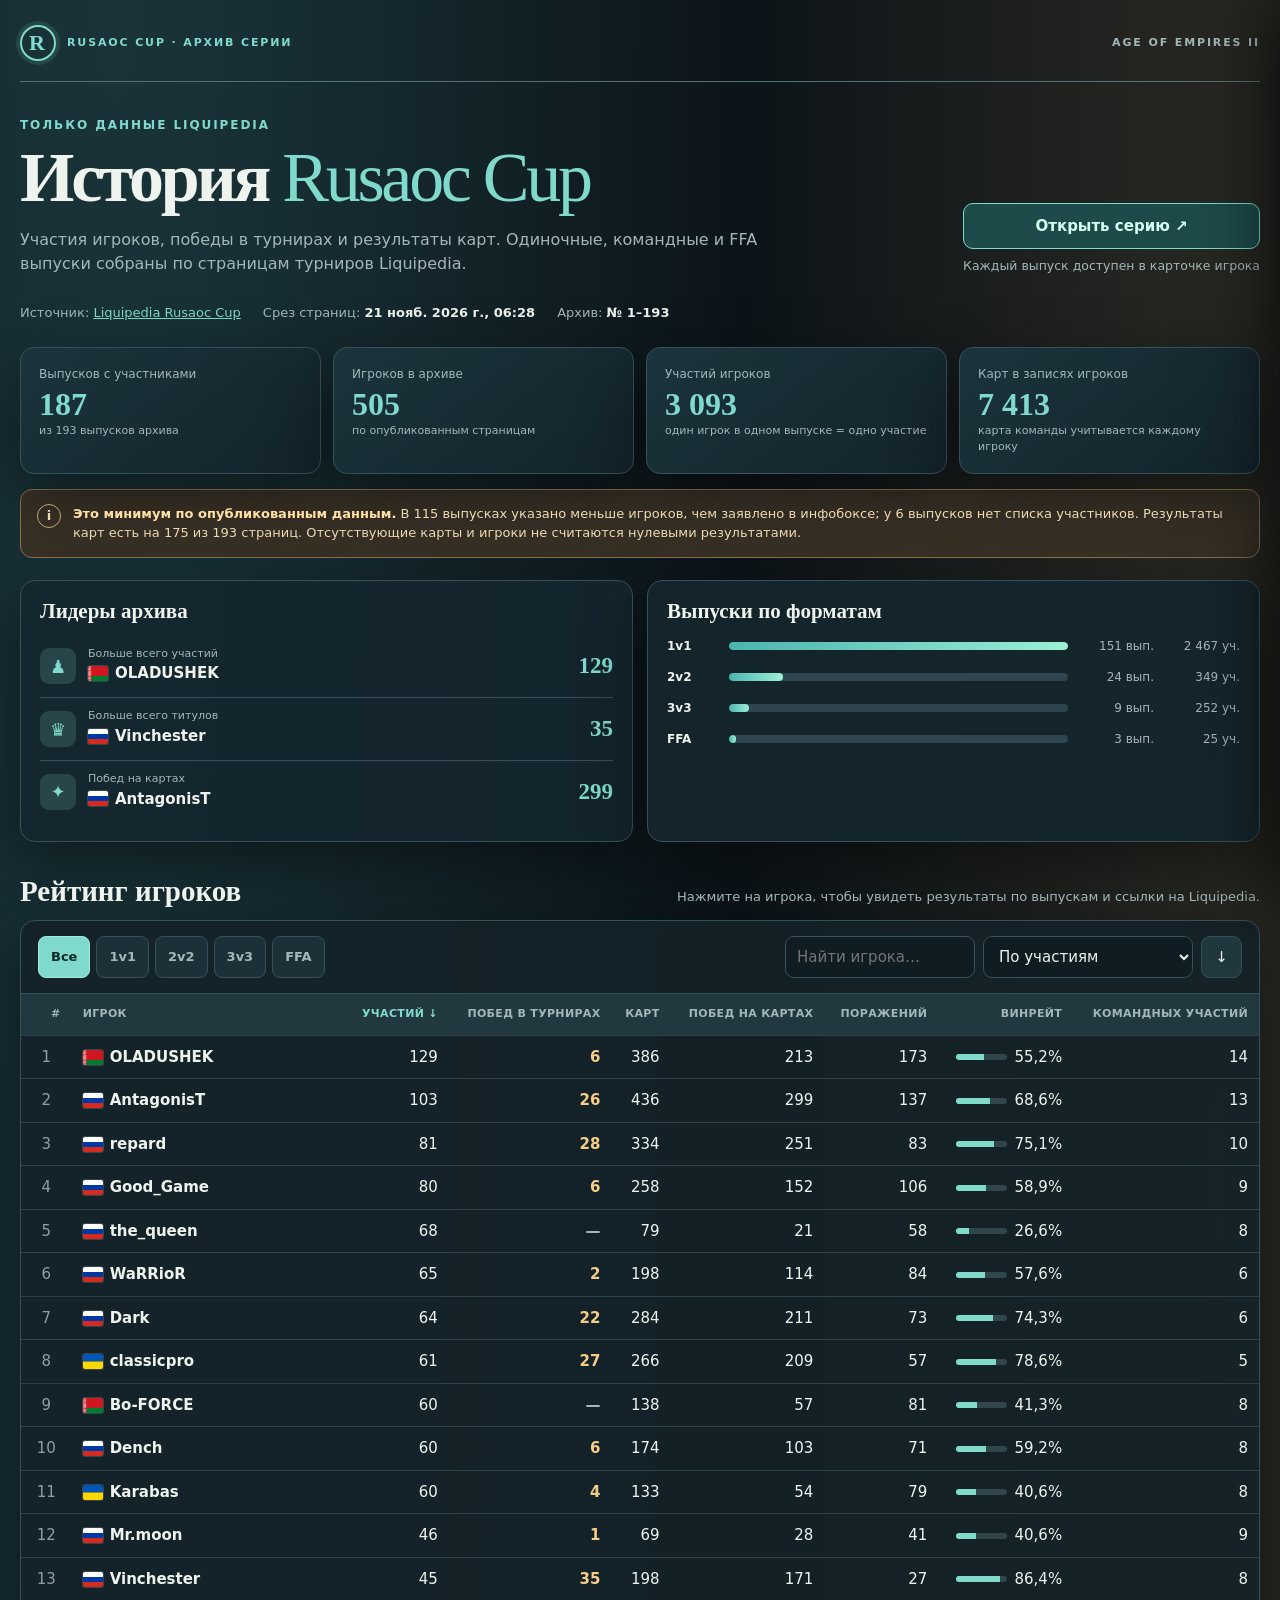
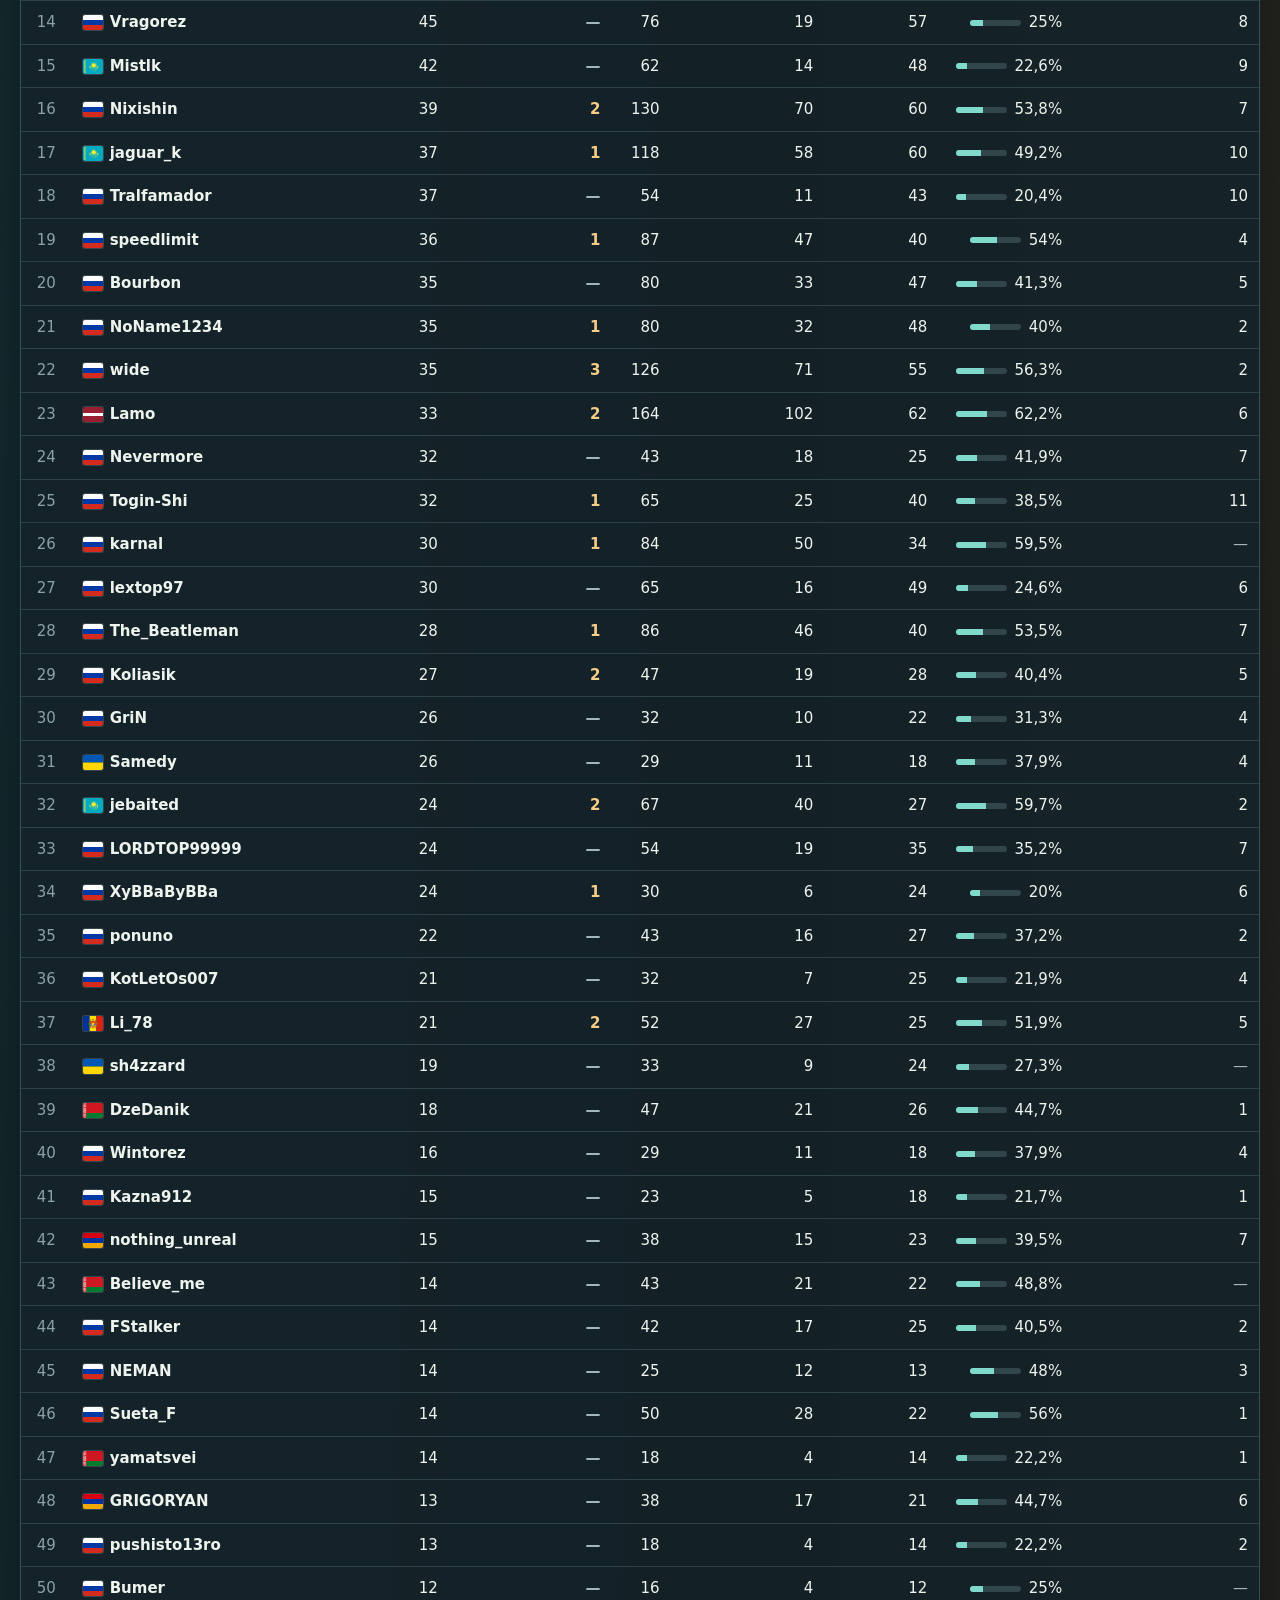
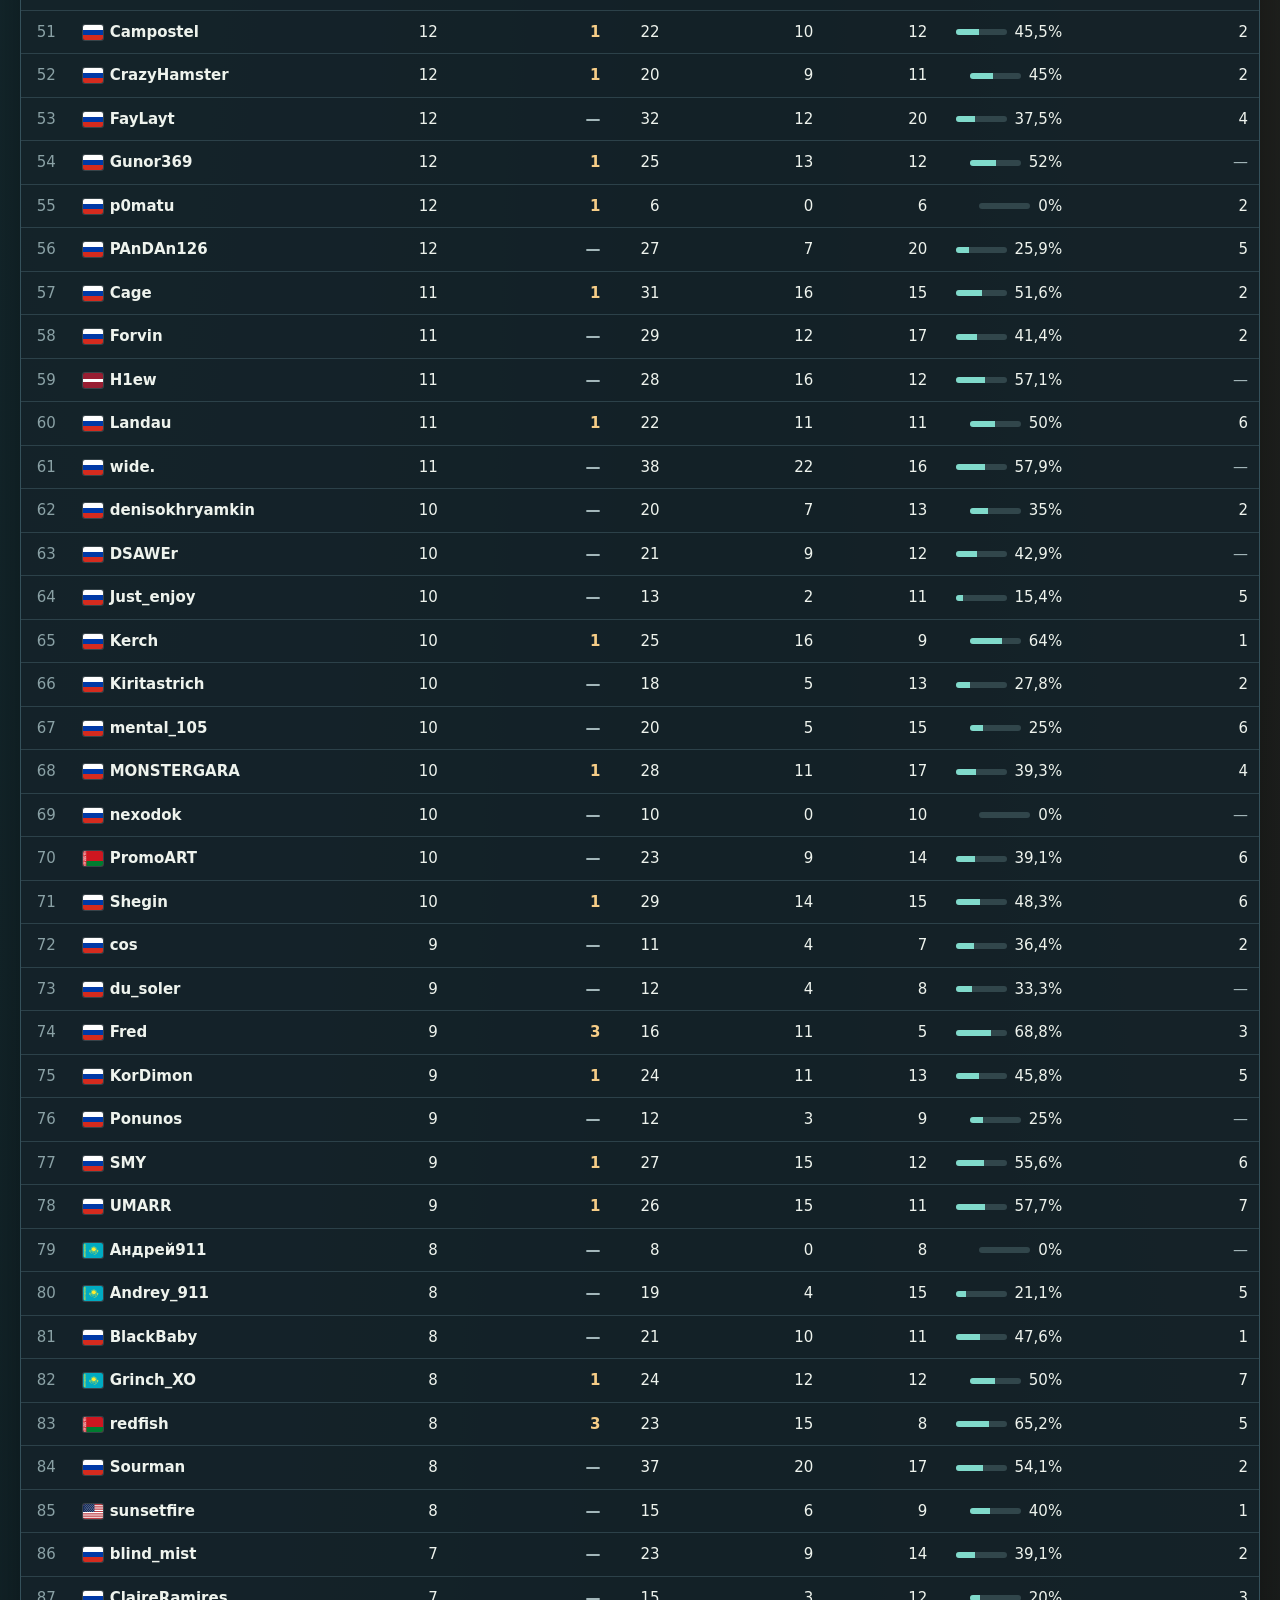
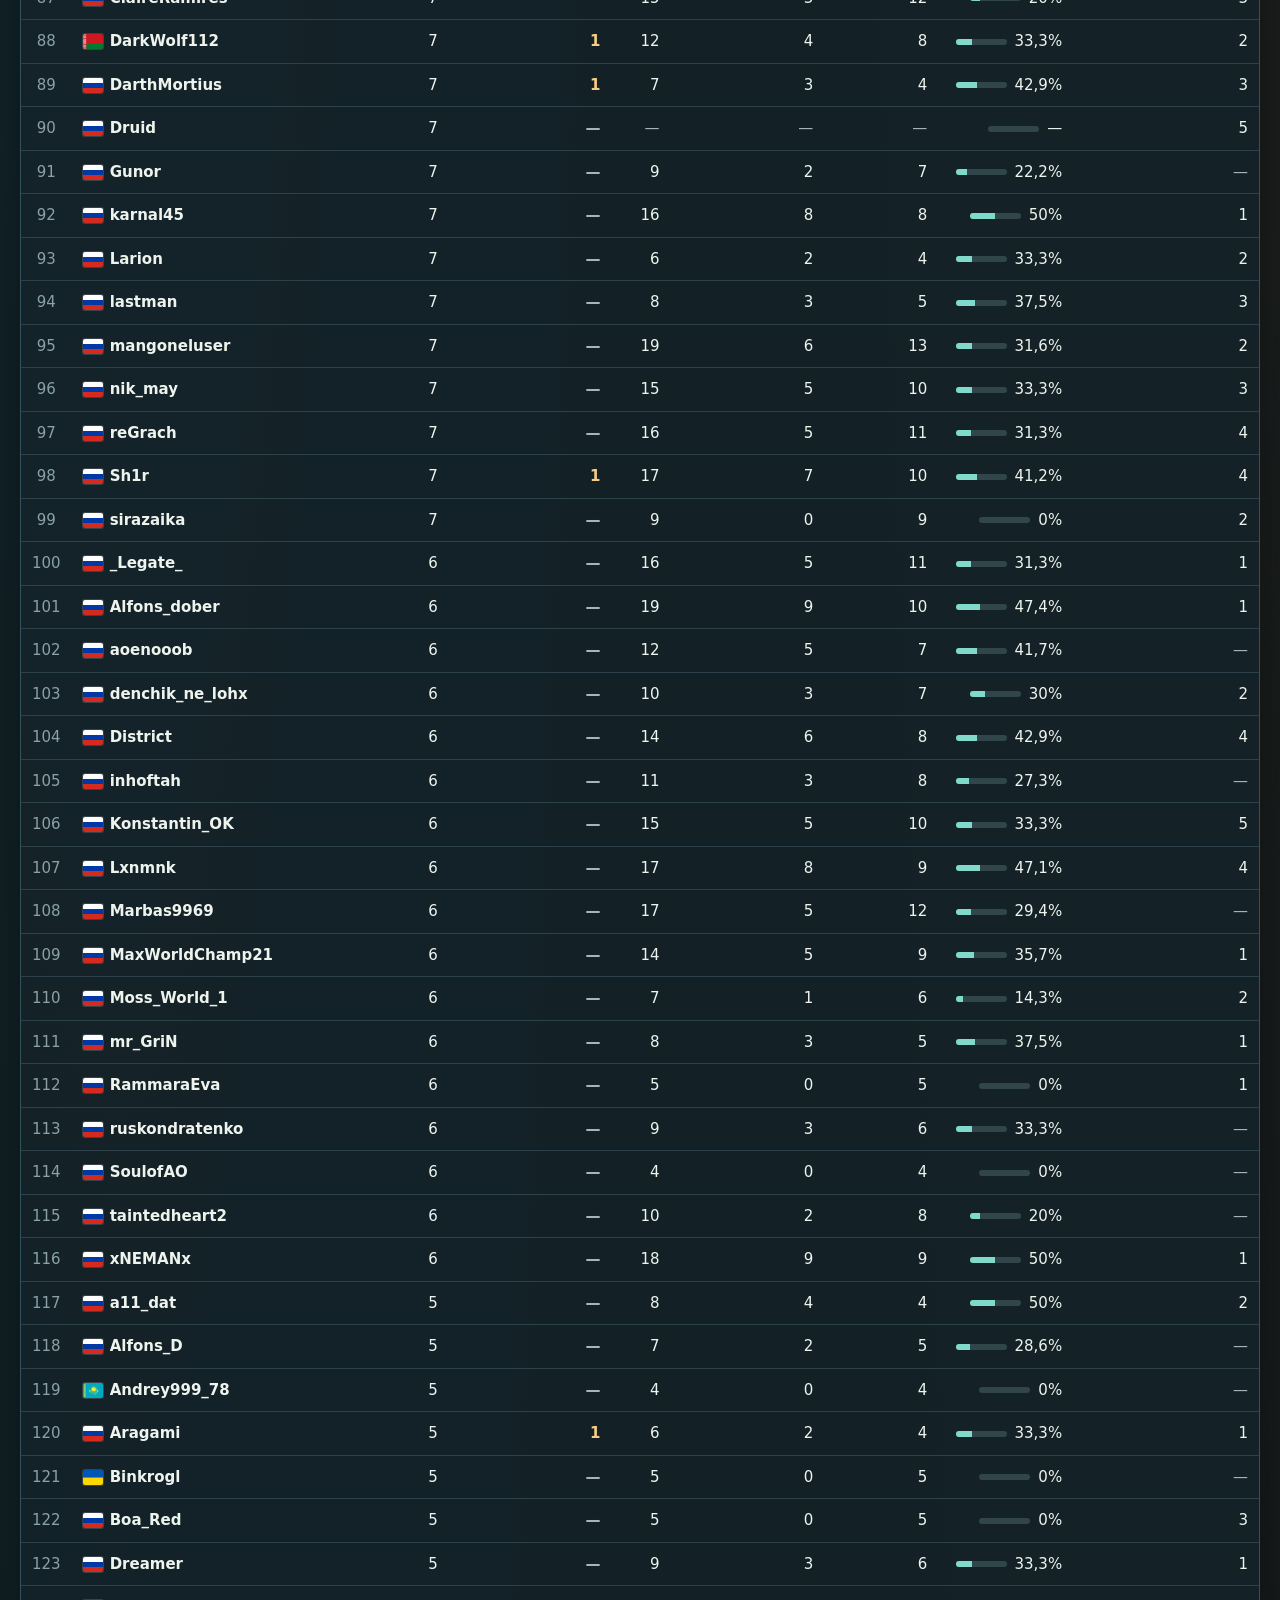
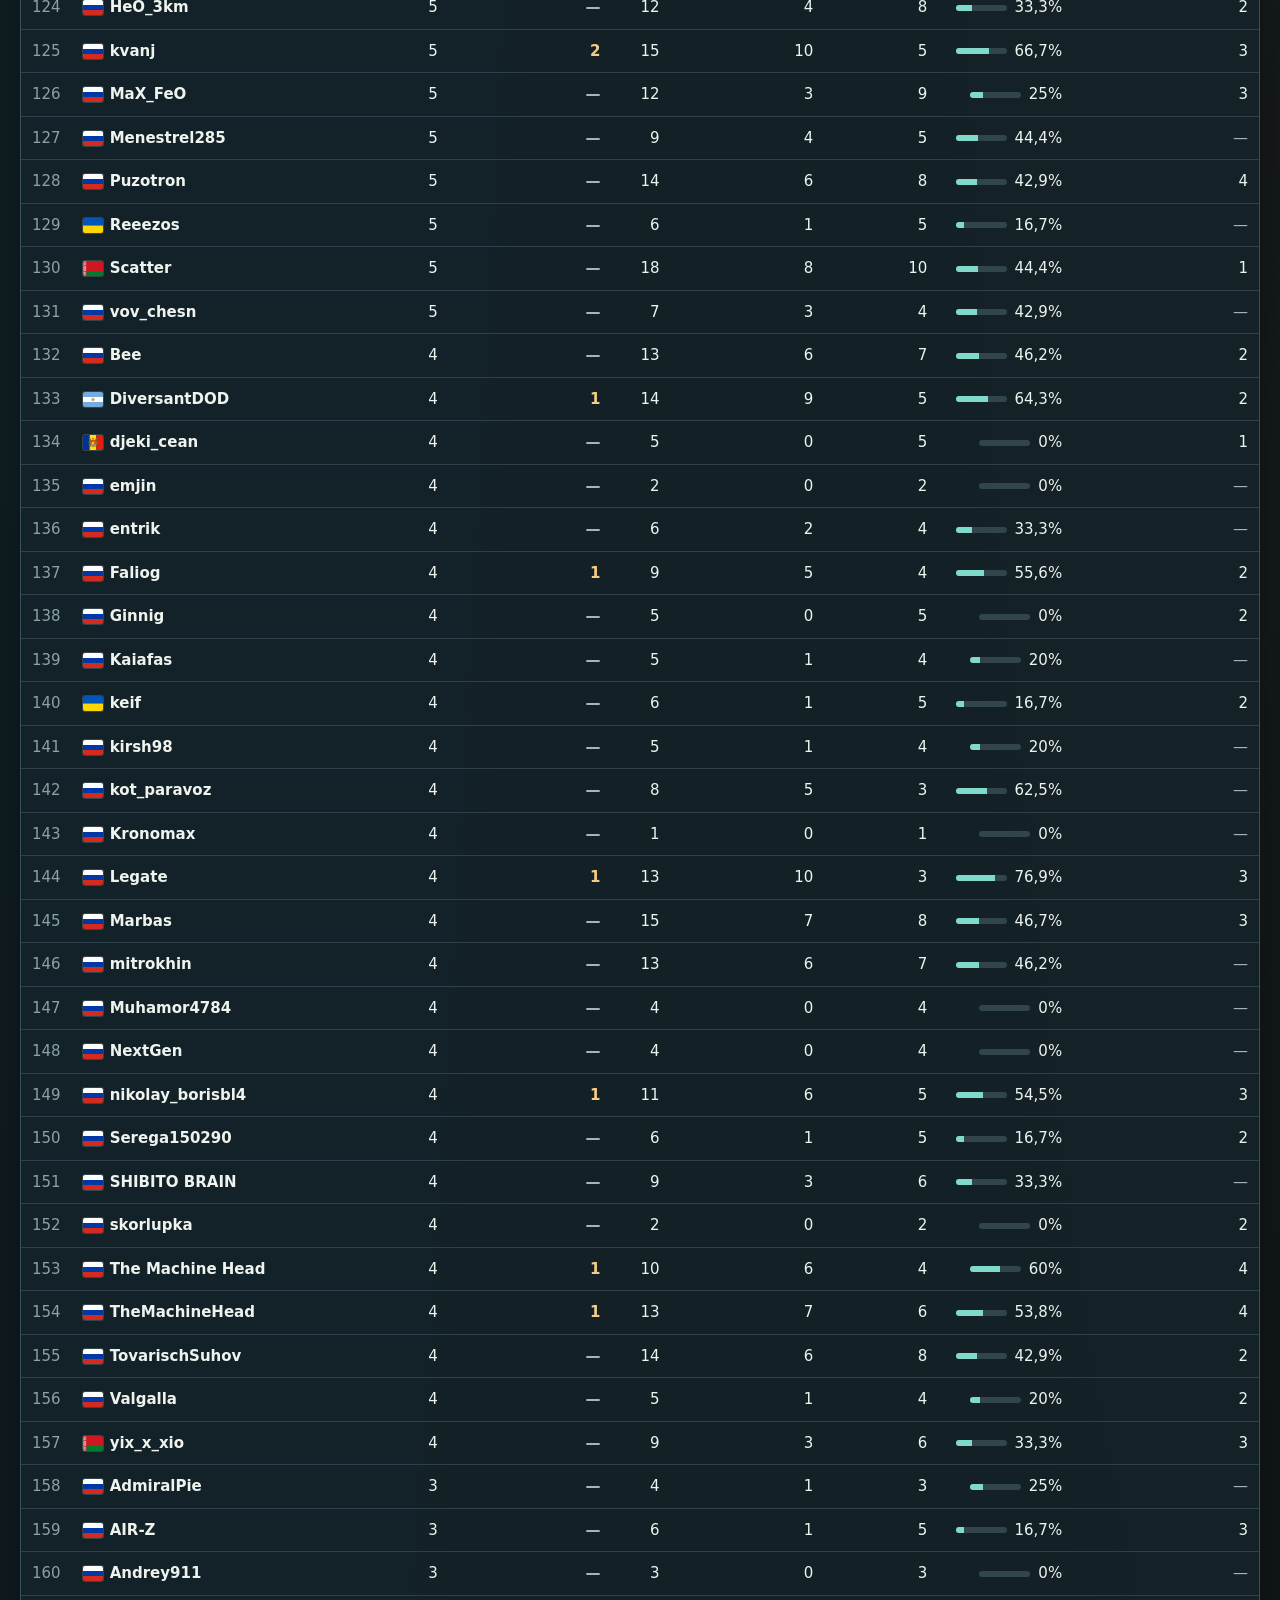
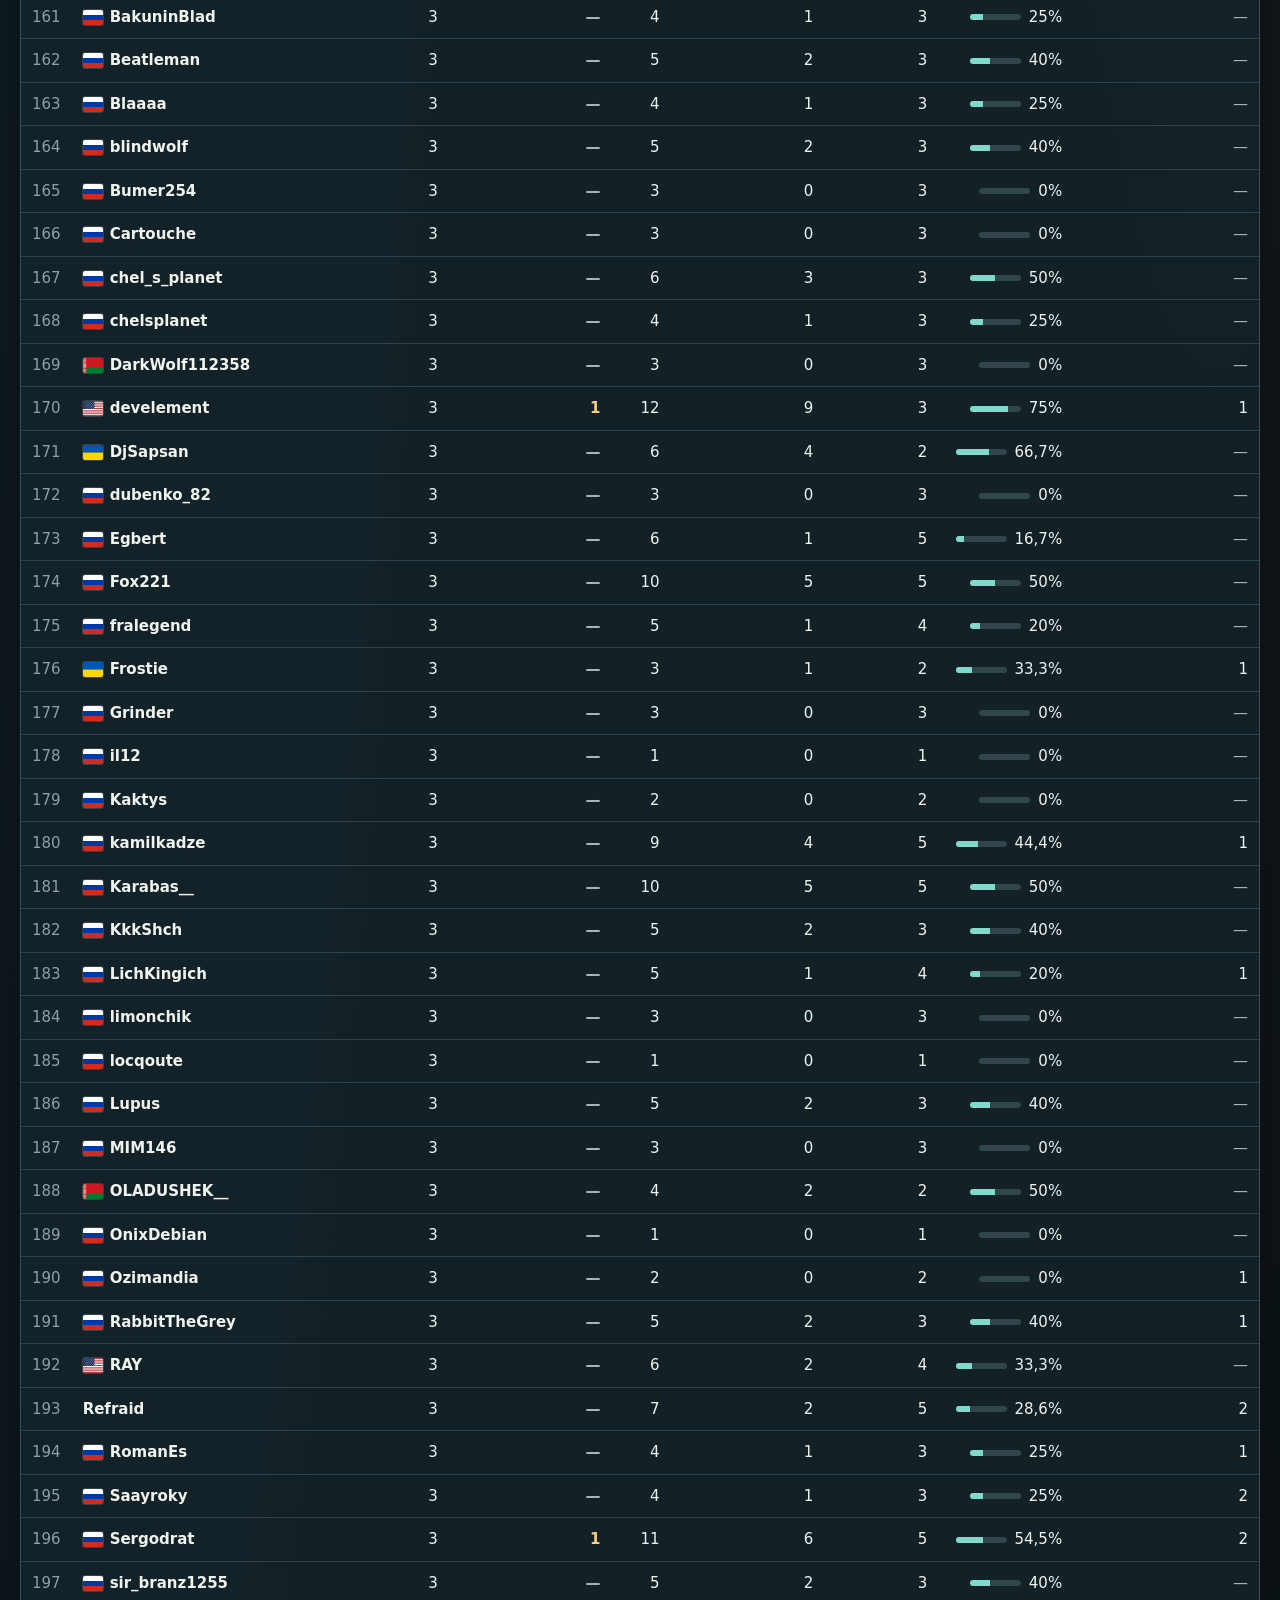
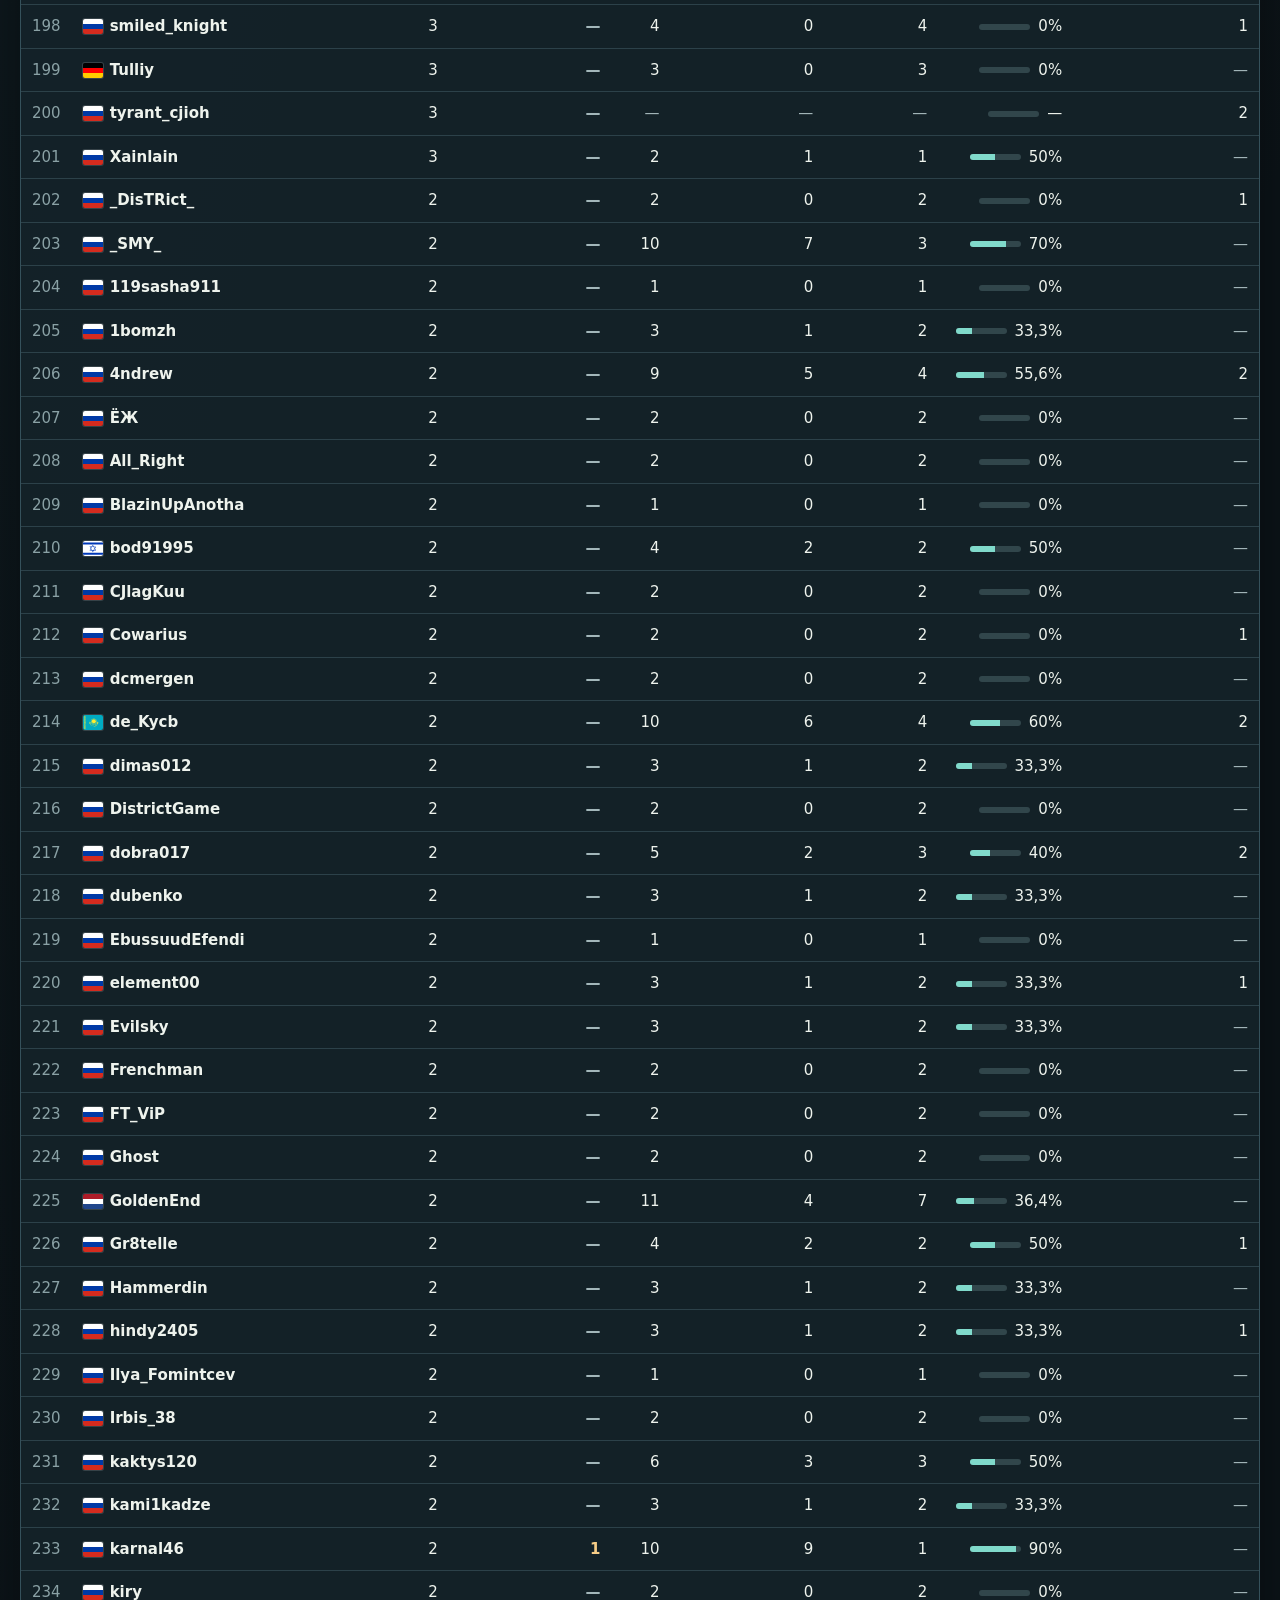
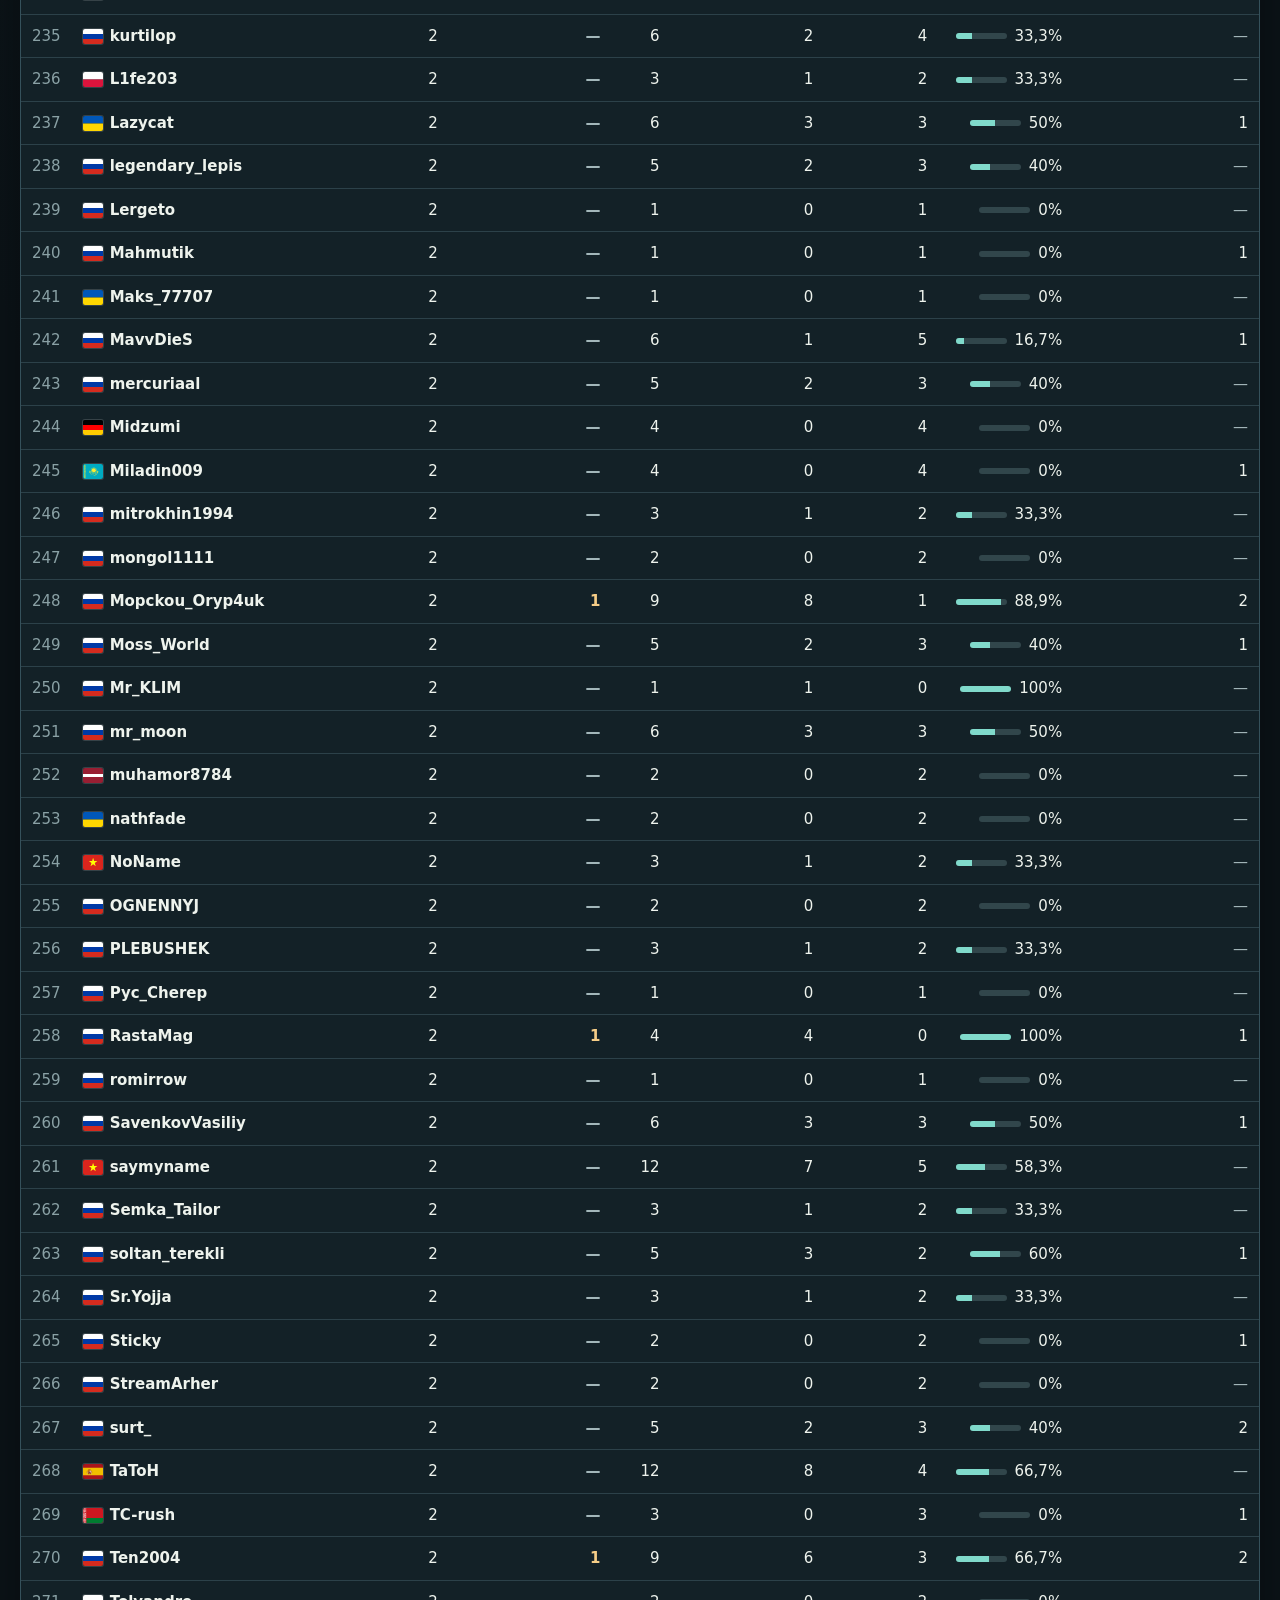
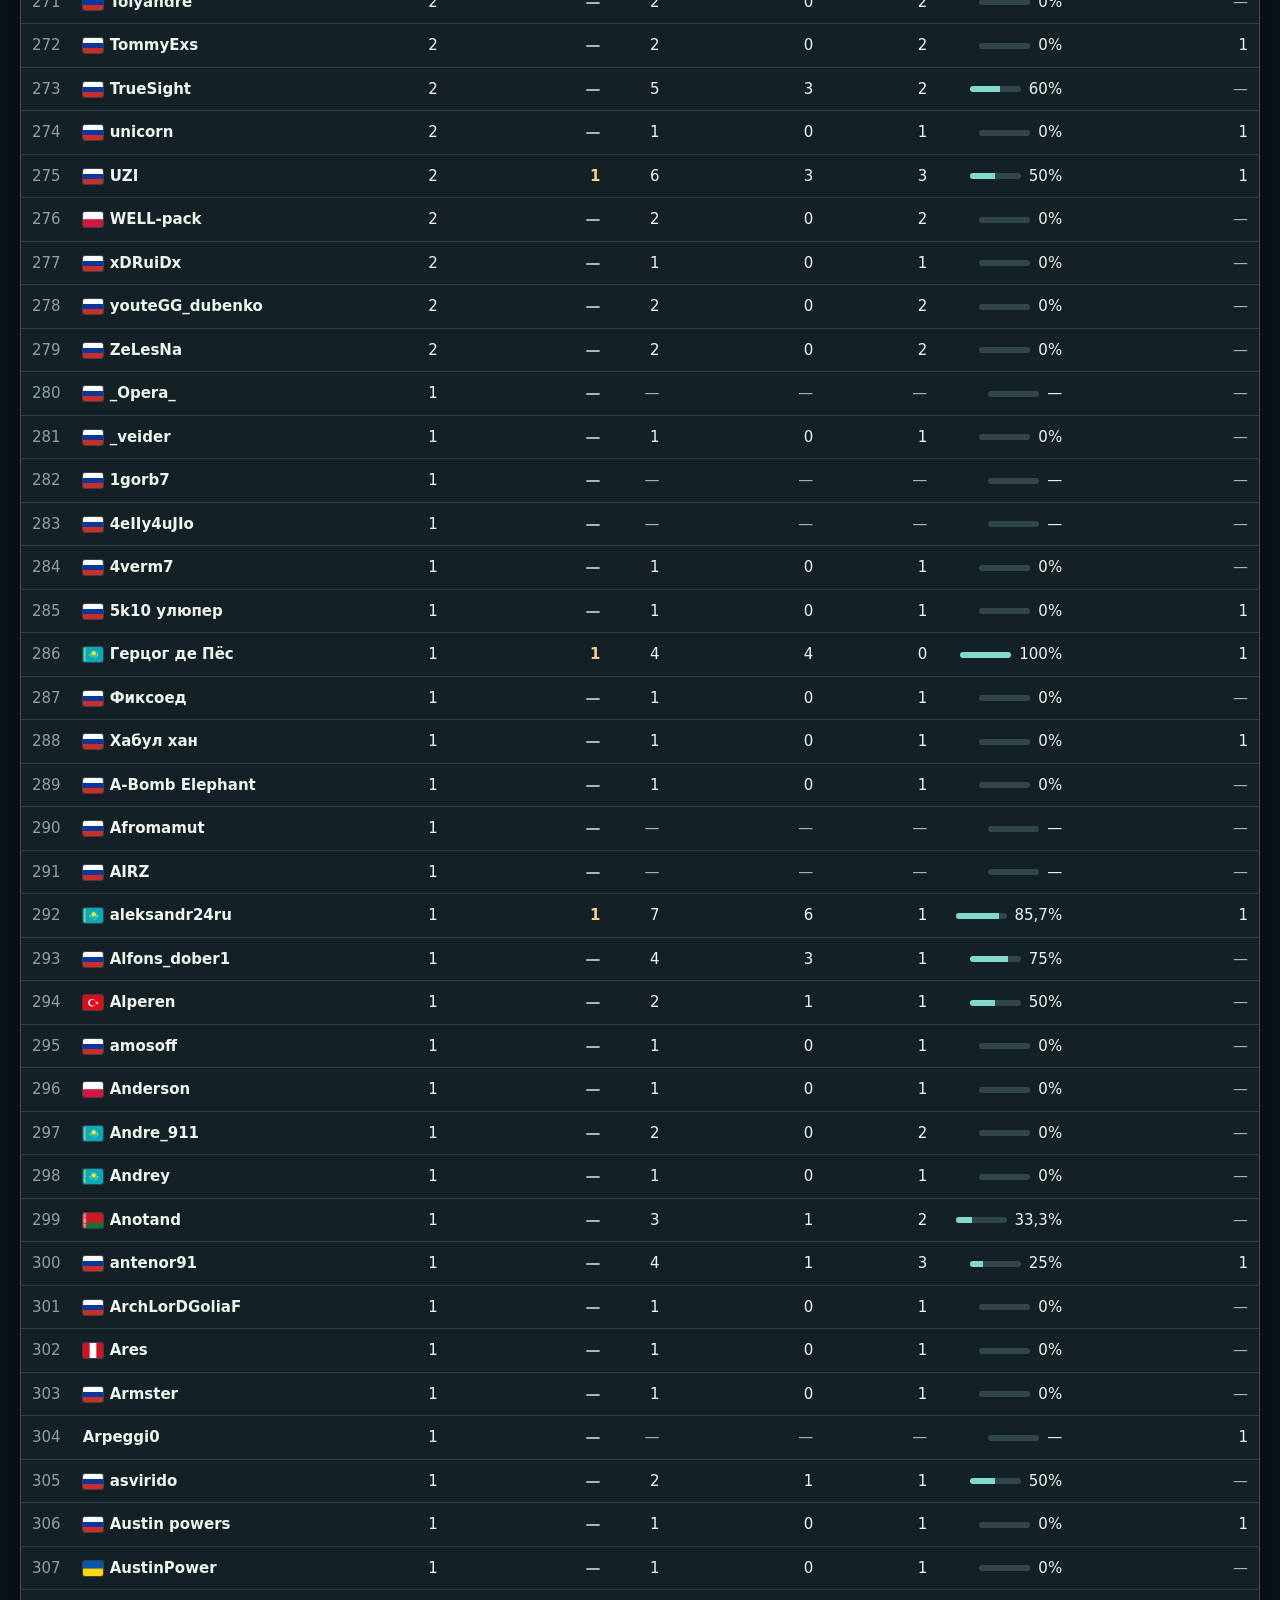
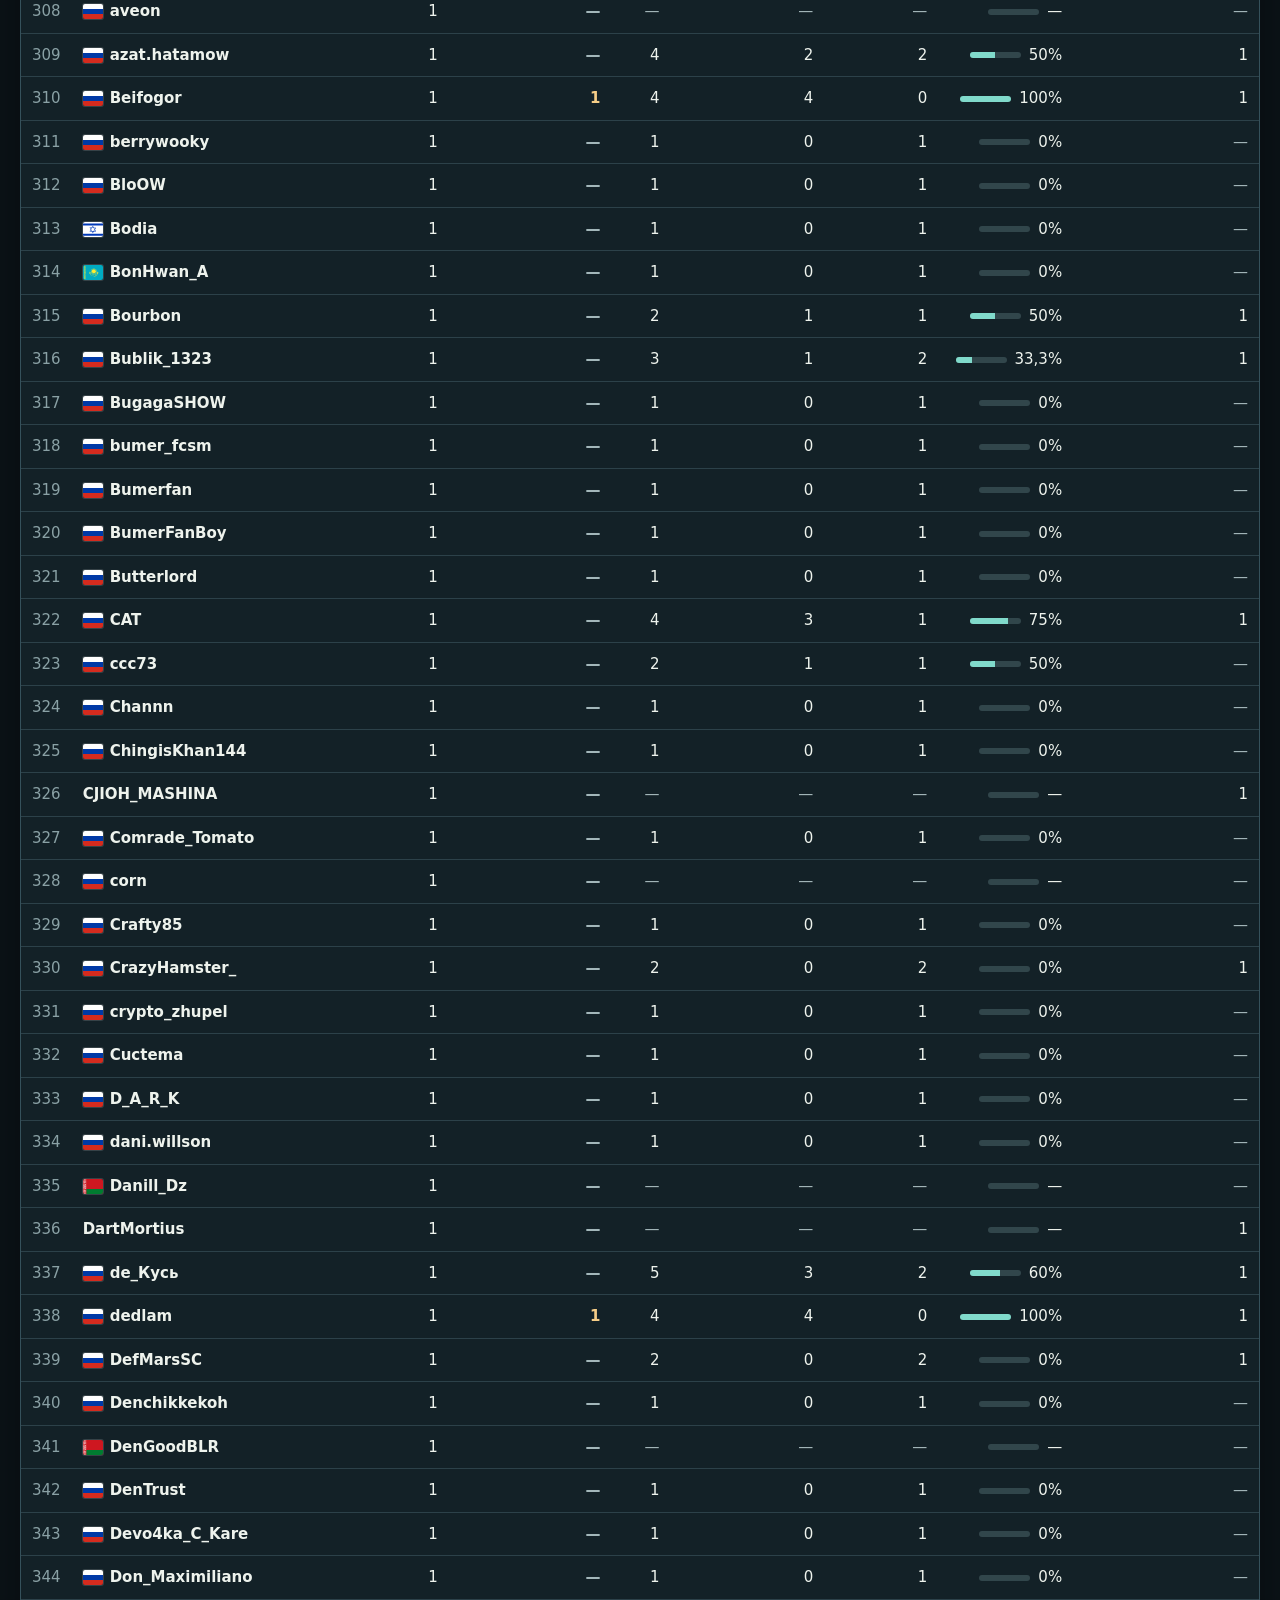
==== site/rusaoc-cup-liquipedia.html @ 08750379 "Credit Rexan tournament prizes to UMARR" ====
<!doctype html>
<html lang="ru">
<head>
  <meta charset="utf-8">
  <link rel="icon" type="image/png" sizes="100x100" href="rusaoc-cup-icon.png">
  <meta name="viewport" content="width=device-width, initial-scale=1">
  <meta name="color-scheme" content="dark">
  <title>Rusaoc Cup · статистика по Liquipedia</title>
  <style>
    :root{color-scheme:dark;--bg:#0c1419;--panel:#14242b;--panel2:#1b3038;--line:#35515b;--text:#eef3ed;--muted:#a3b7ba;--accent:#80dacb;--gold:#f6cd87;--red:#e8a69c;--shadow:0 20px 65px #0007}
    *{box-sizing:border-box}html{scroll-behavior:smooth}body{margin:0;color:var(--text);font:15px/1.5 system-ui,-apple-system,BlinkMacSystemFont,"Segoe UI",sans-serif;background:radial-gradient(ellipse at 9% -10%,#25515799 0,transparent 39%),radial-gradient(ellipse at 95% 5%,#65523655 0,transparent 28%),var(--bg)}
    button,input,select{font:inherit}button{cursor:pointer}a{color:var(--accent)}a:hover{color:#c0fff3}.wrap{width:min(1240px,calc(100% - 32px));margin:auto}
    header{padding-top:25px}.mast{display:flex;justify-content:space-between;align-items:center;gap:18px;color:var(--muted);font-size:11px;font-weight:800;letter-spacing:.17em;text-transform:uppercase}.brand{display:flex;align-items:center;gap:11px;color:var(--accent)}.seal{width:36px;height:36px;border:2px solid var(--accent);border-radius:50%;display:grid;place-items:center;box-shadow:0 0 0 4px #80dacb20;font:700 22px Georgia,serif}
    .hero{display:flex;justify-content:space-between;align-items:end;gap:24px;border-top:1px solid #547077;margin-top:20px;padding:34px 0 27px}.eyebrow{color:var(--accent);font-size:12px;font-weight:800;letter-spacing:.16em;text-transform:uppercase}h1{font:700 clamp(40px,5.5vw,70px)/1.03 Georgia,"Times New Roman",serif;letter-spacing:-.047em;margin:8px 0 14px}h1 em{font-weight:400;font-style:normal;color:var(--accent)}.intro{margin:0;max-width:740px;color:var(--muted);font-size:16px}.source-actions{display:flex;flex-direction:column;gap:8px;min-width:205px}.source-actions a{display:block;text-align:center;text-decoration:none;padding:11px 14px;border:1px solid var(--accent);border-radius:10px;background:#1d4b4a;color:#d6fff4;font-weight:750}.source-actions a:hover{background:#26615e}.source-actions small{color:var(--muted);text-align:center}
    .source-line{display:flex;flex-wrap:wrap;gap:6px 22px;color:var(--muted);font-size:13px;padding:0 0 24px}.source-line b{color:var(--text)}
    .summary{display:grid;grid-template-columns:repeat(4,1fr);gap:12px}.metric{min-height:117px;padding:17px 18px;border:1px solid var(--line);border-radius:14px;background:linear-gradient(142deg,#1b343b,#13232b);box-shadow:var(--shadow)}.metric small{display:block;color:var(--muted);font-size:12px}.metric strong{display:block;margin-top:3px;color:var(--accent);font:700 32px Georgia,serif}.metric span{display:block;color:var(--muted);font-size:11px}
    .note{display:flex;gap:12px;align-items:start;margin-top:15px;padding:14px 16px;border:1px solid #8d744f;border-radius:12px;background:#383126;color:#f0d9b5;font-size:13px}.note-icon{flex:none;width:24px;height:24px;border:1px solid #c5a46c;border-radius:50%;display:grid;place-items:center;font-weight:800}.note strong{color:#ffe0a6}
    .split{display:grid;grid-template-columns:1fr 1fr;gap:14px;margin:22px 0}.panel{padding:18px 19px;border:1px solid var(--line);border-radius:15px;background:#14262de9;box-shadow:var(--shadow)}.panel h2{margin:0 0 12px;font:700 21px Georgia,serif}.leader{display:flex;align-items:center;gap:12px;padding:10px 0;border-top:1px solid var(--line)}.leader:first-child{border-top:0}.leader .symbol{flex:none;width:36px;height:36px;border-radius:9px;display:grid;place-items:center;background:#284549;color:var(--accent);font-size:18px}.leader small{display:block;color:var(--muted);font-size:11px}.leader b{display:block}.leader strong{margin-left:auto;color:var(--accent);font:700 23px Georgia,serif}.mode-line{display:grid;grid-template-columns:52px 1fr 76px 76px;gap:10px;align-items:center;margin:13px 0;font-size:12px}.mode-line .bar{height:8px;border-radius:8px;background:#2e454d;overflow:hidden}.mode-line .bar i{display:block;height:100%;border-radius:8px;background:linear-gradient(90deg,#4bb4af,#9cf0d6)}.mode-line span:last-child,.mode-line span:nth-last-child(2){text-align:right;color:var(--muted)}
    .section-head{display:flex;justify-content:space-between;align-items:baseline;gap:14px;margin:33px 0 12px}.section-head h2{margin:0;font:700 29px Georgia,serif}.section-head p{margin:0;color:var(--muted);font-size:13px}.board{border:1px solid var(--line);border-radius:15px;overflow:hidden;background:#142229e9;box-shadow:var(--shadow)}.toolbar{display:flex;justify-content:space-between;flex-wrap:wrap;gap:12px;padding:15px 17px;border-bottom:1px solid var(--line)}.tabs{display:flex;flex-wrap:wrap;gap:6px}.tabs button{padding:7px 12px;color:var(--muted);border:1px solid var(--line);border-radius:8px;background:#1c3038;font-size:13px;font-weight:700}.tabs button.active{color:#0c2b2b;border-color:#a6eadb;background:var(--accent)}.controls{display:flex;gap:8px;flex-wrap:wrap}input,select{padding:9px 11px;outline:none;border:1px solid var(--line);border-radius:9px;background:#0f1c22;color:var(--text)}input:focus,select:focus{border-color:var(--accent)}.search{width:min(100%,220px)}.sort-select{min-width:170px}.direction{width:41px;border:1px solid var(--line);border-radius:9px;background:#21383f;color:var(--text)}
    .controls{flex-wrap:nowrap}.search{width:190px}.sort-select{width:210px;min-width:0}.table-scroll{overflow:auto}table{width:100%;min-width:970px;border-collapse:collapse}thead{background:#21383f}th{padding:12px 11px;color:var(--muted);font-size:11px;letter-spacing:.03em;text-transform:uppercase;text-align:right;white-space:nowrap}th:nth-child(2){text-align:left}th button{border:0;padding:0;background:none;color:inherit;font:inherit;letter-spacing:inherit;text-transform:inherit}th button:hover,th button.sorted{color:var(--accent)}td{padding:10px 11px;border-top:1px solid #2c4149;text-align:right;font-variant-numeric:tabular-nums}td:nth-child(2){text-align:left}.rank{width:40px;color:#8aa1a5;text-align:center}tbody tr{cursor:pointer}tbody tr:hover{background:#233941}.player-button{display:flex;align-items:center;gap:9px;max-width:240px;padding:0;border:0;background:none;color:var(--text);font-weight:700;text-align:left;overflow-wrap:anywhere}.player-button:hover{color:var(--accent)}.title-cell{color:var(--gold);font-weight:800}.muted{color:var(--muted)}.rate{display:flex;align-items:center;justify-content:flex-end;gap:8px}.rate-bar{width:51px;height:6px;border-radius:7px;overflow:hidden;background:#31464b}.rate-bar i{display:block;height:100%;background:var(--accent)}.table-foot{padding:13px 17px;border-top:1px solid var(--line);color:var(--muted);font-size:12px}.table-foot p{margin:4px 0}.empty{text-align:center;color:var(--muted);padding:28px}footer{padding:27px 0 35px;color:var(--muted);font-size:12px}
    .overlay{position:fixed;inset:0;z-index:5;background:#03090dcc;opacity:0;pointer-events:none;transition:opacity .2s}.overlay.open{opacity:1;pointer-events:auto}.drawer{position:fixed;top:0;right:0;z-index:6;width:min(590px,100%);height:100dvh;overflow:auto;padding:23px 25px 35px;border-left:1px solid #64838b;background:#172b33;box-shadow:-20px 0 70px #000a;transform:translateX(102%);transition:transform .25s}.drawer.open{transform:translateX(0)}.drawer-head{display:flex;justify-content:space-between;align-items:start;gap:12px}.drawer-name{display:flex;align-items:center;gap:12px}.drawer h2{font:700 29px Georgia,serif;overflow-wrap:anywhere;margin:0}.drawer-sub{margin:4px 0 0;color:var(--muted);font-size:12px}.close{width:36px;height:36px;flex:none;border:1px solid var(--line);border-radius:8px;background:#284049;color:var(--text);font-size:23px;line-height:1}.profile-metrics{display:grid;grid-template-columns:repeat(3,1fr);gap:8px;margin:22px 0}.profile-metrics div{padding:10px 7px;border:1px solid var(--line);border-radius:9px;background:#213a42;text-align:center}.profile-metrics small{display:block;color:var(--muted);font-size:11px}.profile-metrics b{display:block;font-size:20px}.drawer h3{margin:23px 0 10px;color:var(--accent);font-size:12px;letter-spacing:.08em;text-transform:uppercase}.mode-table{min-width:0}.mode-table th,.mode-table td{padding:8px 6px}.mode-table th:first-child,.mode-table td:first-child{text-align:left}.drawer-note{margin:0 0 9px;color:var(--muted);font-size:12px}.event-list{list-style:none;padding:0;margin:0}.event-list li{display:flex;justify-content:space-between;align-items:center;gap:12px;padding:10px 0;border-top:1px solid var(--line);font-size:13px}.event-list a{font-weight:800;text-decoration:none}.event-list small{display:block;color:var(--muted)}.badge{display:inline-block;margin-left:6px;padding:2px 5px;border:1px solid #65858a;border-radius:5px;color:var(--accent);font-size:10px}.title-badge{border-color:#ad8e5a;color:var(--gold)}.event-score{text-align:right;white-space:nowrap;font-variant-numeric:tabular-nums}
    @media(max-width:830px){.hero{display:block}.source-actions{margin-top:18px;flex-direction:row}.source-actions a{flex:1}.source-actions small{align-self:center}.summary{grid-template-columns:repeat(2,1fr)}.split{grid-template-columns:1fr}.section-head{display:block}.section-head p{margin-top:5px}}
    @media(max-width:590px){.mast{font-size:10px}.hero{padding-top:23px}.intro{font-size:14px}.source-actions{flex-direction:column}.summary{gap:8px}.metric{min-height:105px;padding:12px}.metric strong{font-size:27px}.toolbar,.controls{width:100%}.search{flex:1;min-width:140px}.sort-select{flex:1;min-width:140px}.drawer{padding:20px 16px}.profile-metrics{grid-template-columns:repeat(2,1fr)}}

    .player-identity{display:inline-flex;align-items:center;gap:7px;min-width:0}
    .country-flag{display:block;flex:none;width:20px;height:15px;object-fit:cover;border-radius:2px;box-shadow:0 0 0 1px #ffffff26}
    .drawer-name .country-flag{width:28px;height:21px}
    .drawer-country{margin:5px 0 0;color:var(--muted);font-size:13px}
  </style>
</head>
<body>
  <header class="wrap">
    <div class="mast"><div class="brand"><span class="seal">R</span><span>Rusaoc Cup · архив серии</span></div><span>Age of Empires II</span></div>
    <div class="hero"><div><div class="eyebrow">Только данные Liquipedia</div><h1>История <em>Rusaoc Cup</em></h1><p class="intro">Участия игроков, победы в турнирах и результаты карт. Одиночные, командные и FFA выпуски собраны по страницам турниров Liquipedia.</p></div><div class="source-actions"><a href="https://liquipedia.net/ageofempires/Rusaoc_Cup" target="_blank" rel="noopener noreferrer">Открыть серию ↗</a><small>Каждый выпуск доступен в карточке игрока</small></div></div>
    <div class="source-line"><span>Источник: <a href="https://liquipedia.net/ageofempires/Rusaoc_Cup" target="_blank" rel="noopener noreferrer">Liquipedia Rusaoc Cup</a></span><span>Срез страниц: <b id="updated"></b></span><span>Архив: <b id="archive-range"></b></span></div>
  </header>
  <main class="wrap">
    <section class="summary" aria-label="Сводка"><div class="metric"><small>Выпусков с участниками</small><strong id="event-count">—</strong><span id="event-sub"></span></div><div class="metric"><small>Игроков в архиве</small><strong id="player-count">—</strong><span>по опубликованным страницам</span></div><div class="metric"><small>Участий игроков</small><strong id="entry-count">—</strong><span>один игрок в одном выпуске = одно участие</span></div><div class="metric"><small>Карт в записях игроков</small><strong id="game-count">—</strong><span>карта команды учитывается каждому игроку</span></div></section>
    <aside class="note"><span class="note-icon">i</span><div id="coverage"></div></aside>
    <section class="split" aria-label="Лидеры и форматы"><div class="panel"><h2>Лидеры архива</h2><div id="leaders"></div></div><div class="panel"><h2>Выпуски по форматам</h2><div id="modes"></div></div></section>
    <div class="section-head"><h2>Рейтинг игроков</h2><p>Нажмите на игрока, чтобы увидеть результаты по выпускам и ссылки на Liquipedia.</p></div>
    <section class="board" aria-label="Рейтинг игроков"><div class="toolbar"><div class="tabs" id="tabs" aria-label="Формат турнира"><button type="button" data-mode="all" class="active" aria-pressed="true">Все</button><button type="button" data-mode="1v1" aria-pressed="false">1v1</button><button type="button" data-mode="2v2" aria-pressed="false">2v2</button><button type="button" data-mode="3v3" aria-pressed="false">3v3</button><button type="button" data-mode="FFA" aria-pressed="false">FFA</button></div><div class="controls"><input id="search" class="search" type="search" placeholder="Найти игрока…" aria-label="Найти игрока"><select id="sort" class="sort-select" aria-label="Сортировка"><option value="entries">По участиям</option><option value="titles">По победам в турнирах</option><option value="games">По числу карт</option><option value="wins">По победам на картах</option><option value="losses">По поражениям</option><option value="rate">По винрейту</option><option value="team">По командным участиям</option><option value="name">По имени</option></select><button id="direction" class="direction" type="button" aria-label="Направление сортировки" title="Направление сортировки">↓</button></div></div><div class="table-scroll"><table><thead><tr><th>#</th><th><button type="button" data-sort="name">Игрок</button></th><th><button type="button" data-sort="entries" class="sorted">Участий ↓</button></th><th><button type="button" data-sort="titles">Побед в турнирах</button></th><th><button type="button" data-sort="games">Карт</button></th><th><button type="button" data-sort="wins">Побед на картах</button></th><th><button type="button" data-sort="losses">Поражений</button></th><th><button type="button" data-sort="rate">Винрейт</button></th><th><button type="button" data-sort="team">Командных участий</button></th></tr></thead><tbody id="rows"></tbody></table></div><div class="table-foot"><p id="country-note"></p><p>«Победа в турнире» — первое место в выпуске. В командных выпусках титул и результат каждой карты относятся ко всем указанным игрокам команды.</p><p>«Карт» — карты с опубликованным результатом; винрейт = победы / (победы + поражения). Знак «—» для карт означает, что результаты не указаны.</p></div></section>
  </main>
  <footer class="wrap">Неофициальная сводка по открытым страницам Liquipedia. Ссылки в карточках ведут к первичным данным. Обновление запланировано ежедневно на 00:00 по Гринвичу (UTC); дата последнего успешного среза указана вверху. <a href="https://github.com/Ryzhikoff/rusaoc-cup" target="_blank" rel="noopener noreferrer">Исходный код</a></footer>
  <div class="overlay" id="overlay"></div><aside class="drawer" id="drawer" role="dialog" aria-modal="true" aria-labelledby="drawer-heading" aria-hidden="true"><div class="drawer-head"><div class="drawer-name" id="drawer-name"></div><button class="close" id="close" type="button" aria-label="Закрыть">×</button></div><div id="drawer-body"></div></aside>
  <script id="countries" type="application/json">{"updated":"2026-11-21T06:30:12.335977+00:00","players":{"vinchester":{"code":"RU","source":"https://liquipedia.net/ageofempires/Vinchester"},"tatoh":{"code":"ES","source":"https://liquipedia.net/ageofempires/TaToH"},"goldenend":{"code":"NL","source":"https://liquipedia.net/ageofempires/GoldenEnd"},"repard":{"code":"RU","source":"https://liquipedia.net/ageofempires/Repard"},"mr.moon":{"code":"RU","source":"https://liquipedia.net/ageofempires/Mr.moon"},"dench":{"code":"RU","source":"https://liquipedia.net/ageofempires/Dench"},"aragami":{"code":"RU","source":"https://liquipedia.net/ageofempires/Rusaoc_Cup/25"},"the queen":{"code":"RU","source":"https://liquipedia.net/ageofempires/The_queen"},"samedy":{"code":"UA","source":"https://liquipedia.net/ageofempires/Rusaoc_Cup/62"},"grin":{"code":"RU","source":"https://liquipedia.net/ageofempires/GriN"},"saymyname":{"code":"VN","source":"https://liquipedia.net/ageofempires/Saymyname"},"cos":{"code":"RU","source":"https://liquipedia.net/ageofempires/Rusaoc_Cup/29"},"kerch":{"code":"RU","source":"https://liquipedia.net/ageofempires/Rusaoc_Cup/31"},"uzi":{"code":"RU","source":"https://liquipedia.net/ageofempires/Rusaoc_Cup/25"},"king marv":{"code":"DE","source":"https://liquipedia.net/ageofempires/King_Marv"},"nevermore":{"code":"RU","source":"https://liquipedia.net/ageofempires/Nevermore"},"tk kerch28rus":{"code":"RU","source":"https://liquipedia.net/ageofempires/Rusaoc_Cup/1"},"fred94":{"code":"RU","source":"https://liquipedia.net/ageofempires/Rusaoc_Cup/48"},"djsapsan":{"code":"UA","source":"https://liquipedia.net/ageofempires/Rusaoc_Cup/9"},"crazyhamster ":{"code":"RU","source":"https://liquipedia.net/ageofempires/Rusaoc_Cup/1"},"fred":{"code":"RU","source":"https://liquipedia.net/ageofempires/Rusaoc_Cup/18"},"crazyhamster":{"code":"RU","source":"https://liquipedia.net/ageofempires/Rusaoc_Cup/16"},"vov chesn":{"code":"RU","source":"https://liquipedia.net/ageofempires/Rusaoc_Cup/65"},"xainlain":{"code":"RU","source":"https://liquipedia.net/ageofempires/Rusaoc_Cup/4"},"pyc nana rge ":{"code":"RU","source":"https://liquipedia.net/ageofempires/Rusaoc_Cup/1"},"sibas fish":{"code":"RU","source":"https://liquipedia.net/ageofempires/Rusaoc_Cup/1"},"p0matu":{"code":"RU","source":"https://liquipedia.net/ageofempires/Rusaoc_Cup/18"},"speedlimit":{"code":"RU","source":"https://liquipedia.net/ageofempires/Speedlimit"},"locqoute":{"code":"RU","source":"https://liquipedia.net/ageofempires/Rusaoc_Cup/4"},"kronomax":{"code":"RU","source":"https://liquipedia.net/ageofempires/Rusaoc_Cup/4"},"ra.deep it":{"code":"RU","source":"https://liquipedia.net/ageofempires/Rusaoc_Cup/1"},"emjin":{"code":"RU","source":"https://liquipedia.net/ageofempires/Rusaoc_Cup/4"},"il12":{"code":"RU","source":"https://liquipedia.net/ageofempires/Rusaoc_Cup/3"},"classicpro":{"code":"UA","source":"https://liquipedia.net/ageofempires/Classicpro"},"skorlupka":{"code":"RU","source":"https://liquipedia.net/ageofempires/Rusaoc_Cup/23"},"pycchan":{"code":"RU","source":"https://liquipedia.net/ageofempires/Rusaoc_Cup/23"},"keif":{"code":"UA","source":"https://liquipedia.net/ageofempires/Rusaoc_Cup/23"},"neman":{"code":"RU","source":"https://liquipedia.net/ageofempires/Rusaoc_Cup/105"},"larion":{"code":"RU","source":"https://liquipedia.net/ageofempires/Rusaoc_Cup/65"},"warrior":{"code":"RU","source":"https://liquipedia.net/ageofempires/WaRRioR"},"oladushek":{"code":"BY","source":"https://liquipedia.net/ageofempires/OLADUSHEK"},"druid":{"code":"RU","source":"https://liquipedia.net/ageofempires/Rusaoc_Cup/23"},"blindwolf":{"code":"RU","source":"https://liquipedia.net/ageofempires/Rusaoc_Cup/4"},"kasard":{"code":"RU","source":"https://liquipedia.net/ageofempires/Rusaoc_Cup/2"},"sangvinic":{"code":"RU","source":"https://liquipedia.net/ageofempires/Rusaoc_Cup/2"},"corn":{"code":"RU","source":"https://liquipedia.net/ageofempires/Rusaoc_Cup/2"},"mr klim":{"code":"RU","source":"https://liquipedia.net/ageofempires/Rusaoc_Cup/8"},"ya zhorich":{"code":"RU","source":"https://liquipedia.net/ageofempires/Rusaoc_Cup/2"},"aveon":{"code":"RU","source":"https://liquipedia.net/ageofempires/Rusaoc_Cup/2"},"darthmortius":{"code":"RU","source":"https://liquipedia.net/ageofempires/Rusaoc_Cup/18"},"119sasha911":{"code":"RU","source":"https://liquipedia.net/ageofempires/Rusaoc_Cup/88"},"onixdebian":{"code":"RU","source":"https://liquipedia.net/ageofempires/Rusaoc_Cup/5"},"sashkalash":{"code":"RU","source":"https://liquipedia.net/ageofempires/Rusaoc_Cup/3"},"tsargoroh":{"code":"RU","source":"https://liquipedia.net/ageofempires/Rusaoc_Cup/5"},"bugagashow":{"code":"RU","source":"https://liquipedia.net/ageofempires/Rusaoc_Cup/6"},"semka tailor":{"code":"RU","source":"https://liquipedia.net/ageofempires/Rusaoc_Cup/8"},"lord penddlethon":{"code":"RU","source":"https://liquipedia.net/ageofempires/Rusaoc_Cup/7"},"ilya fomintcev":{"code":"RU","source":"https://liquipedia.net/ageofempires/Rusaoc_Cup/8"},"pyc cherep":{"code":"RU","source":"https://liquipedia.net/ageofempires/Rusaoc_Cup/9"}," opera ":{"code":"RU","source":"https://liquipedia.net/ageofempires/Rusaoc_Cup/8"},"moskalq":{"code":"RU","source":"https://liquipedia.net/ageofempires/Rusaoc_Cup/8"},"stef":{"code":"RU","source":"https://liquipedia.net/ageofempires/Rusaoc_Cup/8"},"4eiiy4ujio":{"code":"RU","source":"https://liquipedia.net/ageofempires/Rusaoc_Cup/8"},"romirrow":{"code":"RU","source":"https://liquipedia.net/ageofempires/Rusaoc_Cup/9"},"supplife":{"code":"RU","source":"https://liquipedia.net/ageofempires/Rusaoc_Cup/8"},"pyc temhb1u":{"code":"RU","source":"https://liquipedia.net/ageofempires/Rusaoc_Cup/9"},"themony":{"code":"RU","source":"https://liquipedia.net/ageofempires/Rusaoc_Cup/11"},"tyrant cjioh":{"code":"RU","source":"https://liquipedia.net/ageofempires/Rusaoc_Cup/11"},"jsft123":{"code":"RU","source":"https://liquipedia.net/ageofempires/Rusaoc_Cup/13"},"mony":{"code":"RU","source":"https://liquipedia.net/ageofempires/Rusaoc_Cup/14"},"lastman":{"code":"RU","source":"https://liquipedia.net/ageofempires/Rusaoc_Cup/181"},"dark":{"code":"RU","source":"https://liquipedia.net/ageofempires/Dark"},"xybbabybba":{"code":"RU","source":"https://liquipedia.net/ageofempires/XyBBaByBBa"},"ozimandia":{"code":"RU","source":"https://liquipedia.net/ageofempires/Rusaoc_Cup/28"},"xdruidx":{"code":"RU","source":"https://liquipedia.net/ageofempires/Rusaoc_Cup/28"},"cage":{"code":"RU","source":"https://liquipedia.net/ageofempires/Dench"},"karnal46":{"code":"RU","source":"https://liquipedia.net/ageofempires/Rusaoc_Cup/52"},"taintedheart2":{"code":"RU","source":"https://liquipedia.net/ageofempires/Rusaoc_Cup/100/Qualifier/2"},"nathfade":{"code":"UA","source":"https://liquipedia.net/ageofempires/Rusaoc_Cup/48"},"kaktys120":{"code":"RU","source":"https://liquipedia.net/ageofempires/Rusaoc_Cup/51"},"thegreatbourbon":{"code":"RU","source":"https://liquipedia.net/ageofempires/Rusaoc_Cup/48"},"cowarius":{"code":"RU","source":"https://liquipedia.net/ageofempires/Rusaoc_Cup/48"},"good game":{"code":"RU","source":"https://liquipedia.net/ageofempires/Good_Game"},"rusafrika":{"code":"RU","source":"https://liquipedia.net/ageofempires/Rusaoc_Cup/48"},"tootons":{"code":"UA","source":"https://liquipedia.net/ageofempires/Rusaoc_Cup/48"},"wokiput":{"code":"RU","source":"https://liquipedia.net/ageofempires/Rusaoc_Cup/48"},"truesight":{"code":"RU","source":"https://liquipedia.net/ageofempires/Rusaoc_Cup/52"},"nexodok":{"code":"RU","source":"https://liquipedia.net/ageofempires/Rusaoc_Cup/66"},"menestrel285":{"code":"RU","source":"https://liquipedia.net/ageofempires/Rusaoc_Cup/65"},"fralegend":{"code":"RU","source":"https://liquipedia.net/ageofempires/Rusaoc_Cup/48"},"qwin70":{"code":"RU","source":"https://liquipedia.net/ageofempires/Rusaoc_Cup/48"},"sticky":{"code":"RU","source":"https://liquipedia.net/ageofempires/Rusaoc_Cup/50"},"nextgen":{"code":"RU","source":"https://liquipedia.net/ageofempires/Rusaoc_Cup/65"},"admiralpie":{"code":"RU","source":"https://liquipedia.net/ageofempires/Rusaoc_Cup/113"},"tulliy":{"code":"DE","source":"https://liquipedia.net/ageofempires/Rusaoc_Cup/155"},"karabas":{"code":"UA","source":"https://liquipedia.net/ageofempires/Karabas"},"wintorez":{"code":"RU","source":"https://liquipedia.net/ageofempires/Rusaoc_Cup/120"},"believe me":{"code":"BY","source":"https://liquipedia.net/ageofempires/Believe_me"},"aoenooob":{"code":"RU","source":"https://liquipedia.net/ageofempires/Rusaoc_Cup/119"},"jebaited":{"code":"KZ","source":"https://liquipedia.net/ageofempires/Jebaited"},"grinder":{"code":"RU","source":"https://liquipedia.net/ageofempires/Rusaoc_Cup/37"},"streambrosilver":{"code":"RU","source":"https://liquipedia.net/ageofempires/Rusaoc_Cup/37"},"kkkshch":{"code":"RU","source":"https://liquipedia.net/ageofempires/Rusaoc_Cup/66"},"anderson":{"code":"PL","source":"https://liquipedia.net/ageofempires/Rusaoc_Cup/36"},"bod91995":{"code":"IL","source":"https://liquipedia.net/ageofempires/Rusaoc_Cup/52"},"homidoido":{"code":"RU","source":"https://liquipedia.net/ageofempires/Rusaoc_Cup/33"},"rastamag":{"code":"RU","source":"https://liquipedia.net/ageofempires/Rusaoc_Cup/153"},"afromamut":{"code":"RU","source":"https://liquipedia.net/ageofempires/Rusaoc_Cup/32"},"frostie":{"code":"UA","source":"https://liquipedia.net/ageofempires/Rusaoc_Cup/29"},"ft vip":{"code":"RU","source":"https://liquipedia.net/ageofempires/Rusaoc_Cup/29"},"unicorn":{"code":"RU","source":"https://liquipedia.net/ageofempires/Rusaoc_Cup/29"},"tolyandre":{"code":"RU","source":"https://liquipedia.net/ageofempires/Rusaoc_Cup/29"},"comrade tomato":{"code":"RU","source":"https://liquipedia.net/ageofempires/Rusaoc_Cup/29"},"lazycat":{"code":"UA","source":"https://liquipedia.net/ageofempires/Rusaoc_Cup/28"},"ro mary di":{"code":"RU","source":"https://liquipedia.net/ageofempires/Rusaoc_Cup/52"},"evilsky":{"code":"RU","source":"https://liquipedia.net/ageofempires/Rusaoc_Cup/54"},"dimas012":{"code":"RU","source":"https://liquipedia.net/ageofempires/Rusaoc_Cup/52"},"elizakolmakov":{"code":"RU","source":"https://liquipedia.net/ageofempires/Rusaoc_Cup/52"},"asvirido":{"code":"RU","source":"https://liquipedia.net/ageofempires/Rusaoc_Cup/52"},"lordtop99999":{"code":"RU","source":"https://liquipedia.net/ageofempires/Rusaoc_Cup/186"},"bourbon":{"code":"RU","source":"https://liquipedia.net/ageofempires/Bourbon"},"cartouche":{"code":"RU","source":"https://liquipedia.net/ageofempires/Rusaoc_Cup/57"},"muhamor8784":{"code":"LV","source":"https://liquipedia.net/ageofempires/Rusaoc_Cup/80"},"micadevcon":{"code":"RU","source":"https://liquipedia.net/ageofempires/Rusaoc_Cup/52"},"sodomqt":{"code":"RU","source":"https://liquipedia.net/ageofempires/Rusaoc_Cup/52"},"imajigran":{"code":"RU","source":"https://liquipedia.net/ageofempires/Rusaoc_Cup/52"}," veider":{"code":"RU","source":"https://liquipedia.net/ageofempires/Rusaoc_Cup/52"},"bo-force":{"code":"BY","source":"https://liquipedia.net/ageofempires/Bo-FORCE"},"entrik":{"code":"RU","source":"https://liquipedia.net/ageofempires/Rusaoc_Cup/55"},"blackbaby":{"code":"RU","source":"https://liquipedia.net/ageofempires/BlackBaby"},"lergeto":{"code":"RU","source":"https://liquipedia.net/ageofempires/Rusaoc_Cup/60"},"blazinupanotha":{"code":"RU","source":"https://liquipedia.net/ageofempires/Rusaoc_Cup/101"},"1gorb7":{"code":"RU","source":"https://liquipedia.net/ageofempires/Rusaoc_Cup/52"},"sakh stream":{"code":"RU","source":"https://liquipedia.net/ageofempires/Rusaoc_Cup/52"},"dengoodblr":{"code":"BY","source":"https://liquipedia.net/ageofempires/Rusaoc_Cup/52"},"andrey999 78":{"code":"KZ","source":"https://liquipedia.net/ageofempires/Rusaoc_Cup/55"},"xuncoh":{"code":"RU","source":"https://liquipedia.net/ageofempires/Rusaoc_Cup/52"},"kot paravoz":{"code":"RU","source":"https://liquipedia.net/ageofempires/Rusaoc_Cup/57"},"tralfamador":{"code":"RU","source":"https://liquipedia.net/ageofempires/Tralfamador"},"maks 77707":{"code":"UA","source":"https://liquipedia.net/ageofempires/Rusaoc_Cup/52"},"ruskondratenko":{"code":"RU","source":"https://liquipedia.net/ageofempires/Rusaoc_Cup/92"},"hjak":{"code":"RU","source":"https://liquipedia.net/ageofempires/Rusaoc_Cup/51"},"hammerdin":{"code":"RU","source":"https://liquipedia.net/ageofempires/Rusaoc_Cup/55"},"toprad1":{"code":"RU","source":"https://liquipedia.net/ageofempires/Rusaoc_Cup/51"},"veidenlars":{"code":"RU","source":"https://liquipedia.net/ageofempires/Rusaoc_Cup/51"},"yuriandiy":{"code":"RU","source":"https://liquipedia.net/ageofempires/Rusaoc_Cup/51"},"tso aoe":{"code":"RU","source":"https://liquipedia.net/ageofempires/Rusaoc_Cup/51"},"antagonist":{"code":"RU","source":"https://liquipedia.net/ageofempires/IAnTaGoNiStI"},"lev 870110-21":{"code":"RU","source":"https://liquipedia.net/ageofempires/Rusaoc_Cup/51"},"llyolik":{"code":"RU","source":"https://liquipedia.net/ageofempires/Rusaoc_Cup/53"},"du soler":{"code":"RU","source":"https://liquipedia.net/ageofempires/Rusaoc_Cup/129"},"bumer":{"code":"RU","source":"https://liquipedia.net/ageofempires/Rusaoc_Cup/85"},"sh4zzard":{"code":"UA","source":"https://liquipedia.net/ageofempires/Sh4zzard"},"denisokhryamkin":{"code":"RU","source":"https://liquipedia.net/ageofempires/Rusaoc_Cup/118"},"kamilkadze":{"code":"RU","source":"https://liquipedia.net/ageofempires/Rusaoc_Cup/71"},"kaiafas":{"code":"RU","source":"https://liquipedia.net/ageofempires/Rusaoc_Cup/60"},"irbis 38":{"code":"RU","source":"https://liquipedia.net/ageofempires/Rusaoc_Cup/54"},"streamarher":{"code":"RU","source":"https://liquipedia.net/ageofempires/Rusaoc_Cup/62"},"peromant":{"code":"RU","source":"https://liquipedia.net/ageofempires/Rusaoc_Cup/53"},"limonchik":{"code":"RU","source":"https://liquipedia.net/ageofempires/Rusaoc_Cup/60"},"ldiavoletta":{"code":"RU","source":"https://liquipedia.net/ageofempires/Rusaoc_Cup/53"},"poncchik29":{"code":"RU","source":"https://liquipedia.net/ageofempires/Rusaoc_Cup/53"},"4verm7":{"code":"RU","source":"https://liquipedia.net/ageofempires/Rusaoc_Cup/53"},"soulofao":{"code":"RU","source":"https://liquipedia.net/ageofempires/Rusaoc_Cup/66"},"dsawer":{"code":"RU","source":"https://liquipedia.net/ageofempires/Rusaoc_Cup/76"},"koliasik":{"code":"RU","source":"https://liquipedia.net/ageofempires/Koliasik"},"serega150290":{"code":"RU","source":"https://liquipedia.net/ageofempires/Rusaoc_Cup/168"},"lazycatz":{"code":"UA","source":"https://liquipedia.net/ageofempires/Rusaoc_Cup/54"},"gogei10":{"code":"RU","source":"https://liquipedia.net/ageofempires/Rusaoc_Cup/54"},"binkrogl":{"code":"UA","source":"https://liquipedia.net/ageofempires/Rusaoc_Cup/58"},"ognennyj":{"code":"RU","source":"https://liquipedia.net/ageofempires/OGNENNYJ"},"dani.willson":{"code":"RU","source":"https://liquipedia.net/ageofempires/Rusaoc_Cup/55"},"sexgiant":{"code":"RU","source":"https://liquipedia.net/ageofempires/Rusaoc_Cup/55"},"rosaalua":{"code":"RU","source":"https://liquipedia.net/ageofempires/Rusaoc_Cup/55"},"vragorez":{"code":"RU","source":"https://liquipedia.net/ageofempires/Vragorez"},"rodion nikandrov":{"code":"RU","source":"https://liquipedia.net/ageofempires/Rusaoc_Cup/55"},"kaktys":{"code":"RU","source":"https://liquipedia.net/ageofempires/Rusaoc_Cup/60"},"андрей911":{"code":"KZ","source":"https://liquipedia.net/ageofempires/Rusaoc_Cup/63"},"kirsh98":{"code":"RU","source":"https://liquipedia.net/ageofempires/Rusaoc_Cup/59"},"floki":{"code":"RU","source":"https://liquipedia.net/ageofempires/Rusaoc_Cup/57"},"nihǎo":{"code":"RU","source":"https://liquipedia.net/ageofempires/Rusaoc_Cup/57"},"john chehh":{"code":"RU","source":"https://liquipedia.net/ageofempires/Rusaoc_Cup/57"},"kami1kadze":{"code":"RU","source":"https://liquipedia.net/ageofempires/Rusaoc_Cup/75"},"kiry":{"code":"RU","source":"https://liquipedia.net/ageofempires/Rusaoc_Cup/76"},"bakuninblad":{"code":"RU","source":"https://liquipedia.net/ageofempires/Rusaoc_Cup/61"},"devo4ka c kare":{"code":"RU","source":"https://liquipedia.net/ageofempires/Rusaoc_Cup/58"},"nikitosich":{"code":"RU","source":"https://liquipedia.net/ageofempires/Rusaoc_Cup/58"},"shalimov":{"code":"RU","source":"https://liquipedia.net/ageofempires/Rusaoc_Cup/58"},"фиксоед":{"code":"RU","source":"https://liquipedia.net/ageofempires/Rusaoc_Cup/59"},"denchik ne lohx":{"code":"RU","source":"https://liquipedia.net/ageofempires/Rusaoc_Cup/153"},"onestyle":{"code":"RU","source":"https://liquipedia.net/ageofempires/Rusaoc_Cup/59"},"voices":{"code":"RU","source":"https://liquipedia.net/ageofempires/Rusaoc_Cup/59"},"hellequin":{"code":"UA","source":"https://liquipedia.net/ageofempires/Rusaoc_Cup/60"},"shadow":{"code":"RU","source":"https://liquipedia.net/ageofempires/Rusaoc_Cup/60"},"superwark":{"code":"RU","source":"https://liquipedia.net/ageofempires/Rusaoc_Cup/60"},"noobs enslaver":{"code":"RU","source":"https://liquipedia.net/ageofempires/Rusaoc_Cup/61"},"all right":{"code":"RU","source":"https://liquipedia.net/ageofempires/Rusaoc_Cup/62"},"mrpumpkin":{"code":"RU","source":"https://liquipedia.net/ageofempires/Rusaoc_Cup/61"},"district":{"code":"RU","source":"https://liquipedia.net/ageofempires/Rusaoc_Cup/189"},"slave22":{"code":"RU","source":"https://liquipedia.net/ageofempires/Rusaoc_Cup/62"},"glazoed":{"code":"RU","source":"https://liquipedia.net/ageofempires/Rusaoc_Cup/62"},"sunsetfire":{"code":"US","source":"https://liquipedia.net/ageofempires/Sunsetfire"},"tosic":{"code":"RU","source":"https://liquipedia.net/ageofempires/Rusaoc_Cup/63"},"rolandjones":{"code":"KZ","source":"https://liquipedia.net/ageofempires/Rusaoc_Cup/63"},"dubenko":{"code":"RU","source":"https://liquipedia.net/ageofempires/Rusaoc_Cup/87"},"lupus":{"code":"RU","source":"https://liquipedia.net/ageofempires/Rusaoc_Cup/65"},"noname1234":{"code":"RU","source":"https://liquipedia.net/ageofempires/NoName1234"},"amosoff":{"code":"RU","source":"https://liquipedia.net/ageofempires/Rusaoc_Cup/63"},"cuctema":{"code":"RU","source":"https://liquipedia.net/ageofempires/Rusaoc_Cup/63"},"bumerfanboy":{"code":"RU","source":"https://liquipedia.net/ageofempires/Rusaoc_Cup/64"},"hellintrop":{"code":"RU","source":"https://liquipedia.net/ageofempires/Rusaoc_Cup/64"},"likurg":{"code":"UA","source":"https://liquipedia.net/ageofempires/Rusaoc_Cup/64"},"karnal":{"code":"RU","source":"https://liquipedia.net/ageofempires/Karnal"},"ёж":{"code":"RU","source":"https://liquipedia.net/ageofempires/Rusaoc_Cup/88"},"bodia":{"code":"IL","source":"https://liquipedia.net/ageofempires/Rusaoc_Cup/64"},"mr.moan":{"code":"RU","source":"https://liquipedia.net/ageofempires/Rusaoc_Cup/64"},"p0pengaben":{"code":"RU","source":"https://liquipedia.net/ageofempires/Rusaoc_Cup/158"},"grew":{"code":"RU","source":"https://liquipedia.net/ageofempires/Rusaoc_Cup/65"},"hudloom":{"code":"RU","source":"https://liquipedia.net/ageofempires/Rusaoc_Cup/65"},"vrp":{"code":"RU","source":"https://liquipedia.net/ageofempires/Rusaoc_Cup/65"},"bumerfan":{"code":"RU","source":"https://liquipedia.net/ageofempires/Rusaoc_Cup/65"},"emicbro":{"code":"RU","source":"https://liquipedia.net/ageofempires/Rusaoc_Cup/65"},"faliog":{"code":"RU","source":"https://liquipedia.net/ageofempires/Rusaoc_Cup/100/Qualifier/2"},"cjlagkuu":{"code":"RU","source":"https://liquipedia.net/ageofempires/Rusaoc_Cup/66"},"gunor369":{"code":"RU","source":"https://liquipedia.net/ageofempires/Rusaoc_Cup/132"},"torrium117":{"code":"RU","source":"https://liquipedia.net/ageofempires/Rusaoc_Cup/65"},"ledget":{"code":"RU","source":"https://liquipedia.net/ageofempires/Rusaoc_Cup/65"},"ginnig":{"code":"RU","source":"https://liquipedia.net/ageofempires/Rusaoc_Cup/94"},"alperen":{"code":"TR","source":"https://liquipedia.net/ageofempires/Alperen"},"noname":{"code":"VN","source":"https://liquipedia.net/ageofempires/NoName"},"shibito brain":{"code":"RU","source":"https://liquipedia.net/ageofempires/Rusaoc_Cup/76"},"andrey":{"code":"KZ","source":"https://liquipedia.net/ageofempires/Rusaoc_Cup/66"},"azat.hatamow":{"code":"RU","source":"https://liquipedia.net/ageofempires/Rusaoc_Cup/68"},"ripidipi ":{"code":"RU","source":"https://liquipedia.net/ageofempires/Rusaoc_Cup/68"},"jaguar k":{"code":"KZ","source":"https://liquipedia.net/ageofempires/Jebaited"},"mavvdies":{"code":"RU","source":"https://liquipedia.net/ageofempires/Rusaoc_Cup/114"},"roxytempo":{"code":"RU","source":"https://liquipedia.net/ageofempires/Rusaoc_Cup/68"},"mistlk":{"code":"KZ","source":"https://liquipedia.net/ageofempires/Mistlk"},"goshisha":{"code":"RU","source":"https://liquipedia.net/ageofempires/Rusaoc_Cup/72"},"frenchman":{"code":"RU","source":"https://liquipedia.net/ageofempires/Rusaoc_Cup/78"},"gunor":{"code":"RU","source":"https://liquipedia.net/ageofempires/Rusaoc_Cup/131"},"silverrr":{"code":"RU","source":"https://liquipedia.net/ageofempires/Rusaoc_Cup/73"},"defmarssc":{"code":"RU","source":"https://liquipedia.net/ageofempires/Rusaoc_Cup/73"},"lichkingich":{"code":"RU","source":"https://liquipedia.net/ageofempires/Rusaoc_Cup/75"},"savenkovvasiliy":{"code":"RU","source":"https://liquipedia.net/ageofempires/Rusaoc_Cup/80"},"mopckou oryp4uk":{"code":"RU","source":"https://liquipedia.net/ageofempires/Karnal"},"aleksandr24ru":{"code":"KZ","source":"https://liquipedia.net/ageofempires/Rusaoc_Cup/73"},"nixishin":{"code":"RU","source":"https://liquipedia.net/ageofempires/Nixishin"},"sham ru":{"code":"RU","source":"https://liquipedia.net/ageofempires/Rusaoc_Cup/73"},"ksana 13":{"code":"RU","source":"https://liquipedia.net/ageofempires/Rusaoc_Cup/73"},"gwin70":{"code":"RU","source":"https://liquipedia.net/ageofempires/Rusaoc_Cup/73"},"blaaaa":{"code":"RU","source":"https://liquipedia.net/ageofempires/Rusaoc_Cup/81"},"crafty85":{"code":"RU","source":"https://liquipedia.net/ageofempires/Rusaoc_Cup/74"},"tanya":{"code":"UA","source":"https://liquipedia.net/ageofempires/Rusaoc_Cup/75"},"plebushek":{"code":"RU","source":"https://liquipedia.net/ageofempires/Rusaoc_Cup/76"},"dubenko 82":{"code":"RU","source":"https://liquipedia.net/ageofempires/Rusaoc_Cup/98"},"ponunos":{"code":"RU","source":"https://liquipedia.net/ageofempires/Rusaoc_Cup/100/Qualifier/1"},"sir branz1255":{"code":"RU","source":"https://liquipedia.net/ageofempires/Rusaoc_Cup/157"},"true":{"code":"US","source":"https://liquipedia.net/ageofempires/True"},"chel s planet":{"code":"RU","source":"https://liquipedia.net/ageofempires/Rusaoc_Cup/88"},"muhamor4784":{"code":"RU","source":"https://liquipedia.net/ageofempires/Rusaoc_Cup/93"},"yamatsvei":{"code":"BY","source":"https://liquipedia.net/ageofempires/DzeDanik"},"kazna912":{"code":"RU","source":"https://liquipedia.net/ageofempires/Rusaoc_Cup/152"},"chelsplanet":{"code":"RU","source":"https://liquipedia.net/ageofempires/Rusaoc_Cup/84"},"vixfix":{"code":"RU","source":"https://liquipedia.net/ageofempires/Rusaoc_Cup/81"},"maxopkun":{"code":"RU","source":"https://liquipedia.net/ageofempires/Rusaoc_Cup/81"},"ccc73":{"code":"RU","source":"https://liquipedia.net/ageofempires/Rusaoc_Cup/81"},"punctirro":{"code":"RU","source":"https://liquipedia.net/ageofempires/Rusaoc_Cup/81"},"mitrokhin1994":{"code":"RU","source":"https://liquipedia.net/ageofempires/Rusaoc_Cup/109"},"inhoftah":{"code":"RU","source":"https://liquipedia.net/ageofempires/Rusaoc_Cup/149"},"sr.yojja":{"code":"RU","source":"https://liquipedia.net/ageofempires/Rusaoc_Cup/84"},"dreamer":{"code":"RU","source":"https://liquipedia.net/ageofempires/Dreamer"},"posty1":{"code":"RU","source":"https://liquipedia.net/ageofempires/Rusaoc_Cup/83"},"kurtilop":{"code":"RU","source":"https://liquipedia.net/ageofempires/Rusaoc_Cup/86"},"butterlord":{"code":"RU","source":"https://liquipedia.net/ageofempires/Rusaoc_Cup/85"},"zelesna":{"code":"RU","source":"https://liquipedia.net/ageofempires/Rusaoc_Cup/86"},"ares":{"code":"PE","source":"https://liquipedia.net/ageofempires/Ares"},"archlordgoliaf":{"code":"RU","source":"https://liquipedia.net/ageofempires/Rusaoc_Cup/86"},"a-bomb elephant":{"code":"RU","source":"https://liquipedia.net/ageofempires/Rusaoc_Cup/87"},"ponuno":{"code":"RU","source":"https://liquipedia.net/ageofempires/Rusaoc_Cup/187"},"synex":{"code":"RU","source":"https://liquipedia.net/ageofempires/Rusaoc_Cup/87"},"austin powers":{"code":"RU","source":"https://liquipedia.net/ageofempires/Rusaoc_Cup/89"},"valgalla":{"code":"RU","source":"https://liquipedia.net/ageofempires/Rusaoc_Cup/94"},"unknown v":{"code":"RU","source":"https://liquipedia.net/ageofempires/Rusaoc_Cup/89"},"sueta f":{"code":"RU","source":"https://liquipedia.net/ageofempires/Sueta_F"},"forvin":{"code":"RU","source":"https://liquipedia.net/ageofempires/Forvin"},"inv vito":{"code":"RU","source":"https://liquipedia.net/ageofempires/Rusaoc_Cup/91"},"karabas ":{"code":"RU","source":"https://liquipedia.net/ageofempires/Rusaoc_Cup/104"},"wide.":{"code":"RU","source":"https://liquipedia.net/ageofempires/Wide"},"oladushek ":{"code":"BY","source":"https://liquipedia.net/ageofempires/Rusaoc_Cup/92"},"mr grin":{"code":"RU","source":"https://liquipedia.net/ageofempires/GriN"},"q1w1":{"code":"RU","source":"https://liquipedia.net/ageofempires/Rusaoc_Cup/92"},"mesija.dreamer":{"code":"RU","source":"https://liquipedia.net/ageofempires/Rusaoc_Cup/92"},"good 105 game":{"code":"RU","source":"https://liquipedia.net/ageofempires/Rusaoc_Cup/92"},"hindy2405":{"code":"RU","source":"https://liquipedia.net/ageofempires/Rusaoc_Cup/107"},"moss world 1":{"code":"RU","source":"https://liquipedia.net/ageofempires/Rusaoc_Cup/121"},"promoart":{"code":"BY","source":"https://liquipedia.net/ageofempires/Rusaoc_Cup/189"},"berrywooky":{"code":"RU","source":"https://liquipedia.net/ageofempires/Rusaoc_Cup/92"},"tiltilvarium":{"code":"RU","source":"https://liquipedia.net/ageofempires/Rusaoc_Cup/94"}," district ":{"code":"RU","source":"https://liquipedia.net/ageofempires/Rusaoc_Cup/165"},"sh1r":{"code":"RU","source":"https://liquipedia.net/ageofempires/Rusaoc_Cup/130"},"l1fe203":{"code":"PL","source":"https://liquipedia.net/ageofempires/Rusaoc_Cup/99"},"karnal45":{"code":"RU","source":"https://liquipedia.net/ageofempires/Karnal"},"faylayt":{"code":"RU","source":"https://liquipedia.net/ageofempires/Rusaoc_Cup/181"},"andrey911":{"code":"RU","source":"https://liquipedia.net/ageofempires/Rusaoc_Cup/108"},"d a r k":{"code":"RU","source":"https://liquipedia.net/ageofempires/Rusaoc_Cup/95"},"legendary lepis":{"code":"RU","source":"https://liquipedia.net/ageofempires/Rusaoc_Cup/98"},"gr8telle":{"code":"RU","source":"https://liquipedia.net/ageofempires/Rusaoc_Cup/96"},"ivangroznbli":{"code":"RU","source":"https://liquipedia.net/ageofempires/Rusaoc_Cup/96"},"chingiskhan144":{"code":"RU","source":"https://liquipedia.net/ageofempires/Rusaoc_Cup/96"},"the beatleman":{"code":"RU","source":"https://liquipedia.net/ageofempires/The_Beatleman"},"tokiw":{"code":"RU","source":"https://liquipedia.net/ageofempires/Rusaoc_Cup/99"},"kordimon":{"code":"RU","source":"https://liquipedia.net/ageofempires/Rusaoc_Cup/181"},"dr.molotok":{"code":"RU","source":"https://liquipedia.net/ageofempires/Rusaoc_Cup/101"},"togin-shi":{"code":"RU","source":"https://liquipedia.net/ageofempires/Rusaoc_Cup/193"},"xnemanx":{"code":"RU","source":"https://liquipedia.net/ageofempires/Rusaoc_Cup/179"},"mirotvorec62":{"code":"RU","source":"https://liquipedia.net/ageofempires/Rusaoc_Cup/102"},"rammaraeva":{"code":"RU","source":"https://liquipedia.net/ageofempires/Rusaoc_Cup/145"},"duhak.natria":{"code":"UA","source":"https://liquipedia.net/ageofempires/Rusaoc_Cup/103"},"mr moon":{"code":"RU","source":"https://liquipedia.net/ageofempires/Mr.moon"},"austinpower":{"code":"UA","source":"https://liquipedia.net/ageofempires/Rusaoc_Cup/104"},"youtegg dubenko":{"code":"RU","source":"https://liquipedia.net/ageofempires/Rusaoc_Cup/112"},"alfons dober":{"code":"RU","source":"https://liquipedia.net/ageofempires/Rusaoc_Cup/187"},"moss world":{"code":"RU","source":"https://liquipedia.net/ageofempires/Rusaoc_Cup/107"},"alfons d":{"code":"RU","source":"https://liquipedia.net/ageofempires/Rusaoc_Cup/141"},"persian":{"code":"RU","source":"https://liquipedia.net/ageofempires/Rusaoc_Cup/106"},"bourbоn":{"code":"RU","source":"https://liquipedia.net/ageofempires/Rusaoc_Cup/107"},"themachinehead":{"code":"RU","source":"https://liquipedia.net/ageofempires/Rusaoc_Cup/179"},"develement":{"code":"US","source":"https://liquipedia.net/ageofempires/Develement"},"soloserhions":{"code":"RU","source":"https://liquipedia.net/ageofempires/Rusaoc_Cup/109"},"wide":{"code":"RU","source":"https://liquipedia.net/ageofempires/Wide"},"lxnmnk":{"code":"RU","source":"https://liquipedia.net/ageofempires/Rusaoc_Cup/181"},"de кусь":{"code":"RU","source":"https://liquipedia.net/ageofempires/Rusaoc_Cup/110"},"vragorez4000":{"code":"RU","source":"https://liquipedia.net/ageofempires/Rusaoc_Cup/110"},"kvanj (general buba jr)":{"code":"RU","source":"https://liquipedia.net/ageofempires/Rusaoc_Cup/110"},"pushisto13ro":{"code":"RU","source":"https://liquipedia.net/ageofempires/Rusaoc_Cup/176"},"element00":{"code":"RU","source":"https://liquipedia.net/ageofempires/Rusaoc_Cup/127"},"campostel":{"code":"RU","source":"https://liquipedia.net/ageofempires/Rusaoc_Cup/186"},"inri":{"code":"RU","source":"https://liquipedia.net/ageofempires/Rusaoc_Cup/110"},"soltan terekli":{"code":"RU","source":"https://liquipedia.net/ageofempires/Rusaoc_Cup/130"},"saayroky":{"code":"RU","source":"https://liquipedia.net/ageofempires/Rusaoc_Cup/189"},"bumer254":{"code":"RU","source":"https://liquipedia.net/ageofempires/Rusaoc_Cup/134"},"shegin":{"code":"RU","source":"https://liquipedia.net/ageofempires/Rusaoc_Cup/191"},"mynameisnoname":{"code":"RU","source":"https://liquipedia.net/ageofempires/Rusaoc_Cup/112"},"kotletos007":{"code":"RU","source":"https://liquipedia.net/ageofempires/Kiritastrich"},"real-ganster":{"code":"RU","source":"https://liquipedia.net/ageofempires/Rusaoc_Cup/113"},"jack of blades":{"code":"RU","source":"https://liquipedia.net/ageofempires/Rusaoc_Cup/114"},"taliseldar":{"code":"RU","source":"https://liquipedia.net/ageofempires/Rusaoc_Cup/114"},"bumer fcsm":{"code":"RU","source":"https://liquipedia.net/ageofempires/Rusaoc_Cup/114"},"bloow":{"code":"RU","source":"https://liquipedia.net/ageofempires/Rusaoc_Cup/114"},"h1ew":{"code":"LV","source":"https://liquipedia.net/ageofempires/Lamo"},"mostik":{"code":"RU","source":"https://liquipedia.net/ageofempires/Rusaoc_Cup/115"},"campostei":{"code":"RU","source":"https://liquipedia.net/ageofempires/Rusaoc_Cup/115"},"districtgame":{"code":"RU","source":"https://liquipedia.net/ageofempires/Rusaoc_Cup/122"},"camostel":{"code":"RU","source":"https://liquipedia.net/ageofempires/Rusaoc_Cup/116"},"miladin admin":{"code":"RU","source":"https://liquipedia.net/ageofempires/Rusaoc_Cup/117"},"kononov":{"code":"RU","source":"https://liquipedia.net/ageofempires/Rusaoc_Cup/117"},"kvanj":{"code":"RU","source":"https://liquipedia.net/ageofempires/Rusaoc_Cup/148"},"reeezos":{"code":"UA","source":"https://liquipedia.net/ageofempires/Rusaoc_Cup/134"},"dzen":{"code":"RU","source":"https://liquipedia.net/ageofempires/Rusaoc_Cup/121"},"mur taz":{"code":"RU","source":"https://liquipedia.net/ageofempires/Rusaoc_Cup/121"},"5k10 улюпер":{"code":"RU","source":"https://liquipedia.net/ageofempires/Rusaoc_Cup/121"},"the machine head":{"code":"RU","source":"https://liquipedia.net/ageofempires/Rusaoc_Cup/171"},"герцог де пёс":{"code":"KZ","source":"https://liquipedia.net/ageofempires/Rusaoc_Cup/121"},"fiery dwarf":{"code":"RU","source":"https://liquipedia.net/ageofempires/Rusaoc_Cup/121"},"antenor91":{"code":"RU","source":"https://liquipedia.net/ageofempires/Rusaoc_Cup/121"},"sakhta":{"code":"RU","source":"https://liquipedia.net/ageofempires/Rusaoc_Cup/121"},"miladin009":{"code":"KZ","source":"https://liquipedia.net/ageofempires/Rusaoc_Cup/193"},"lextop97":{"code":"RU","source":"https://liquipedia.net/ageofempires/Rusaoc_Cup/193"},"rick05":{"code":"RU","source":"https://liquipedia.net/ageofempires/Rusaoc_Cup/124"},"sueta":{"code":"RU","source":"https://liquipedia.net/ageofempires/Sueta_F"},"ray":{"code":"US","source":"https://liquipedia.net/ageofempires/RAY"},"denchikkekoh":{"code":"RU","source":"https://liquipedia.net/ageofempires/Rusaoc_Cup/127"},"lamo":{"code":"LV","source":"https://liquipedia.net/ageofempires/Lamo"},"just enjoy":{"code":"RU","source":"https://liquipedia.net/ageofempires/Rusaoc_Cup/186"},"djeki cean":{"code":"MD","source":"https://liquipedia.net/ageofempires/Rusaoc_Cup/176"},"kekshka aye":{"code":"RU","source":"https://liquipedia.net/ageofempires/Rusaoc_Cup/130"},"rabbitthegrey":{"code":"RU","source":"https://liquipedia.net/ageofempires/Rusaoc_Cup/152"},"boa red":{"code":"RU","source":"https://liquipedia.net/ageofempires/Rusaoc_Cup/155"},"dzedanik":{"code":"BY","source":"https://liquipedia.net/ageofempires/DzeDanik"},"psih0l0g":{"code":"RU","source":"https://liquipedia.net/ageofempires/Rusaoc_Cup/131"},"dcmergen":{"code":"RU","source":"https://liquipedia.net/ageofempires/Rusaoc_Cup/151"},"a11 dat":{"code":"RU","source":"https://liquipedia.net/ageofempires/Rusaoc_Cup/146"},"li 78":{"code":"MD","source":"https://liquipedia.net/ageofempires/Li_78"},"mim146":{"code":"RU","source":"https://liquipedia.net/ageofempires/Rusaoc_Cup/147"},"romanes":{"code":"RU","source":"https://liquipedia.net/ageofempires/Rusaoc_Cup/173"},"tommyexs":{"code":"RU","source":"https://liquipedia.net/ageofempires/Rusaoc_Cup/153"},"mongol1111":{"code":"RU","source":"https://liquipedia.net/ageofempires/Rusaoc_Cup/141"},"togin shi":{"code":"RU","source":"https://liquipedia.net/ageofempires/Rusaoc_Cup/141"},"lama4":{"code":"RU","source":"https://liquipedia.net/ageofempires/Rusaoc_Cup/142"},"хабул хан":{"code":"RU","source":"https://liquipedia.net/ageofempires/Rusaoc_Cup/142"},"sirazaika":{"code":"RU","source":"https://liquipedia.net/ageofempires/Rusaoc_Cup/180"},"dedlam":{"code":"RU","source":"https://liquipedia.net/ageofempires/Rusaoc_Cup/142"},"maks":{"code":"RU","source":"https://liquipedia.net/ageofempires/Rusaoc_Cup/142"},"fox221":{"code":"RU","source":"https://liquipedia.net/ageofempires/Rusaoc_Cup/162"},"timurinho1436":{"code":"RU","source":"https://liquipedia.net/ageofempires/Rusaoc_Cup/143"},"darkwolf112358":{"code":"BY","source":"https://liquipedia.net/ageofempires/Rusaoc_Cup/170"},"kiritastrich":{"code":"RU","source":"https://liquipedia.net/ageofempires/Kiritastrich"},"darkwolf112":{"code":"BY","source":"https://liquipedia.net/ageofempires/Rusaoc_Cup/176"},"perun":{"code":"UA","source":"https://liquipedia.net/ageofempires/Rusaoc_Cup/146"},"intruder":{"code":"KZ","source":"https://liquipedia.net/ageofempires/Rusaoc_Cup/146"},"air-z":{"code":"RU","source":"https://liquipedia.net/ageofempires/Rusaoc_Cup/161"},"legate":{"code":"RU","source":"https://liquipedia.net/ageofempires/Rusaoc_Cup/189"},"beatleman":{"code":"RU","source":"https://liquipedia.net/ageofempires/Rusaoc_Cup/150"},"mitrokhin":{"code":"RU","source":"https://liquipedia.net/ageofempires/Rusaoc_Cup/177"},"tovarischsuhov0":{"code":"RU","source":"https://liquipedia.net/ageofempires/Rusaoc_Cup/151"},"regrach":{"code":"RU","source":"https://liquipedia.net/ageofempires/Rusaoc_Cup/189"},"ghost":{"code":"RU","source":"https://liquipedia.net/ageofempires/Rusaoc_Cup/152"},"smiled knight":{"code":"RU","source":"https://liquipedia.net/ageofempires/Rusaoc_Cup/166"},"rexan ":{"code":"RU","source":"https://liquipedia.net/ageofempires/Rusaoc_Cup/153"},"tovarischsuhov":{"code":"RU","source":"https://liquipedia.net/ageofempires/Rusaoc_Cup/193"},"huak natria":{"code":"UA","source":"https://liquipedia.net/ageofempires/Rusaoc_Cup/153"},"nikolay.borisbl4":{"code":"RU","source":"https://liquipedia.net/ageofempires/Rusaoc_Cup/153"},"william94572":{"code":"RU","source":"https://liquipedia.net/ageofempires/Rusaoc_Cup/153"},"sl1p905":{"code":"RU","source":"https://liquipedia.net/ageofempires/Rusaoc_Cup/154"},"kangxiong":{"code":"AM","source":"https://liquipedia.net/ageofempires/Rusaoc_Cup/154"},"nothing unreal":{"code":"AM","source":"https://liquipedia.net/ageofempires/Rusaoc_Cup/193"},"armster":{"code":"RU","source":"https://liquipedia.net/ageofempires/Rusaoc_Cup/154"},"umarr":{"code":"RU","source":"https://liquipedia.net/ageofempires/Rusaoc_Cup/191"},"mental 105":{"code":"RU","source":"https://liquipedia.net/ageofempires/Rusaoc_Cup/191"},"1bomzh":{"code":"RU","source":"https://liquipedia.net/ageofempires/Rusaoc_Cup/160"},"claireramires":{"code":"RU","source":"https://liquipedia.net/ageofempires/Rusaoc_Cup/174"},"bonhwan a":{"code":"KZ","source":"https://liquipedia.net/ageofempires/Rusaoc_Cup/156"},"maxworldchamp21":{"code":"RU","source":"https://liquipedia.net/ageofempires/Rusaoc_Cup/174"},"mental105":{"code":"RU","source":"https://liquipedia.net/ageofempires/Rusaoc_Cup/158"},"yix x xio":{"code":"BY","source":"https://liquipedia.net/ageofempires/Rusaoc_Cup/191"},"qwrqqweqwe12321":{"code":"RU","source":"https://liquipedia.net/ageofempires/Rusaoc_Cup/159"}," legate ":{"code":"RU","source":"https://liquipedia.net/ageofempires/Rusaoc_Cup/183"},"komarov1991":{"code":"RU","source":"https://liquipedia.net/ageofempires/Rusaoc_Cup/160"},"pandan126":{"code":"RU","source":"https://liquipedia.net/ageofempires/Rusaoc_Cup/192"},"surt ":{"code":"RU","source":"https://liquipedia.net/ageofempires/Rusaoc_Cup/161"},"timur4ik999":{"code":"RU","source":"https://liquipedia.net/ageofempires/Rusaoc_Cup/161"},"redfish":{"code":"BY","source":"https://liquipedia.net/ageofempires/Rusaoc_Cup/193"},"mercuriaal":{"code":"RU","source":"https://liquipedia.net/ageofempires/Rusaoc_Cup/185"},"ebussuudefendi":{"code":"RU","source":"https://liquipedia.net/ageofempires/Rusaoc_Cup/163"},"dentrust":{"code":"RU","source":"https://liquipedia.net/ageofempires/Rusaoc_Cup/162"},"fstalker":{"code":"RU","source":"https://liquipedia.net/ageofempires/Rusaoc_Cup/192"},"marbas9969":{"code":"RU","source":"https://liquipedia.net/ageofempires/Rusaoc_Cup/183"},"notcoin":{"code":"RU","source":"https://liquipedia.net/ageofempires/Rusaoc_Cup/163"},"airz":{"code":"RU","source":"https://liquipedia.net/ageofempires/Rusaoc_Cup/163"},"themashinehead":{"code":"RU","source":"https://liquipedia.net/ageofempires/Rusaoc_Cup/164"},"smy":{"code":"RU","source":"https://liquipedia.net/ageofempires/Rusaoc_Cup/193"},"dobra017":{"code":"RU","source":"https://liquipedia.net/ageofempires/Rusaoc_Cup/179"},"max feo":{"code":"RU","source":"https://liquipedia.net/ageofempires/Rusaoc_Cup/174"},"marbas":{"code":"RU","source":"https://liquipedia.net/ageofempires/Rusaoc_Cup/189"},"grigoryan":{"code":"AM","source":"https://liquipedia.net/ageofempires/Rusaoc_Cup/191"},"sergodrat":{"code":"RU","source":"https://liquipedia.net/ageofempires/Rusaoc_Cup/181"},"monstergara":{"code":"RU","source":"https://liquipedia.net/ageofempires/Rusaoc_Cup/192"},"nik may":{"code":"RU","source":"https://liquipedia.net/ageofempires/Rusaoc_Cup/184"},"konstantin ok":{"code":"RU","source":"https://liquipedia.net/ageofempires/Rusaoc_Cup/191"},"grinch xo":{"code":"KZ","source":"https://liquipedia.net/ageofempires/Rusaoc_Cup/191"},"exgc smy":{"code":"RU","source":"https://liquipedia.net/ageofempires/Rusaoc_Cup/168"},"egbert":{"code":"RU","source":"https://liquipedia.net/ageofempires/Rusaoc_Cup/188"}," smy ":{"code":"RU","source":"https://liquipedia.net/ageofempires/Rusaoc_Cup/182"},"well-pack":{"code":"PL","source":"https://liquipedia.net/ageofempires/Rusaoc_Cup/176"},"nikolay borisbl4":{"code":"RU","source":"https://liquipedia.net/ageofempires/Rusaoc_Cup/191"},"channn":{"code":"RU","source":"https://liquipedia.net/ageofempires/Rusaoc_Cup/170"},"myrzking":{"code":"RU","source":"https://liquipedia.net/ageofempires/Rusaoc_Cup/171"},"bublik 1323":{"code":"RU","source":"https://liquipedia.net/ageofempires/Rusaoc_Cup/171"},"blind mist":{"code":"RU","source":"https://liquipedia.net/ageofempires/Rusaoc_Cup/190"},"ihavenoname":{"code":"RU","source":"https://liquipedia.net/ageofempires/Rusaoc_Cup/100/Qualifier/1"},"mr. noname":{"code":"RU","source":"https://liquipedia.net/ageofempires/NoName1234"},"the.gram":{"code":"RU","source":"https://liquipedia.net/ageofempires/Rusaoc_Cup/177"},"indri-k":{"code":"RU","source":"https://liquipedia.net/ageofempires/Rusaoc_Cup/179"},"de kycb":{"code":"KZ","source":"https://liquipedia.net/ageofempires/Rusaoc_Cup/179"},"andrey 911":{"code":"KZ","source":"https://liquipedia.net/ageofempires/Rusaoc_Cup/192"},"mangoneluser":{"code":"RU","source":"https://liquipedia.net/ageofempires/Rusaoc_Cup/188"},"andre 911":{"code":"KZ","source":"https://liquipedia.net/ageofempires/Rusaoc_Cup/180"},"landau":{"code":"RU","source":"https://liquipedia.net/ageofempires/Rusaoc_Cup/191"},"ten2004":{"code":"RU","source":"https://liquipedia.net/ageofempires/Rusaoc_Cup/191"},"egor ship dior":{"code":"BY","source":"https://liquipedia.net/ageofempires/Rusaoc_Cup/181"},"midzumi":{"code":"DE","source":"https://liquipedia.net/ageofempires/Rusaoc_Cup/188"},"alfons dober1":{"code":"RU","source":"https://liquipedia.net/ageofempires/Rusaoc_Cup/182"},"landau ":{"code":"RU","source":"https://liquipedia.net/ageofempires/Rusaoc_Cup/182"},"sourman":{"code":"RU","source":"https://liquipedia.net/ageofempires/Rusaoc_Cup/193"},"diversantdod":{"code":"AR","source":"https://liquipedia.net/ageofempires/Rusaoc_Cup/188"},"puzotron":{"code":"RU","source":"https://liquipedia.net/ageofempires/Rusaoc_Cup/193"},"karakyrt95":{"code":"RU","source":"https://liquipedia.net/ageofempires/Rusaoc_Cup/185"},"nikita3242":{"code":"RU","source":"https://liquipedia.net/ageofempires/Rusaoc_Cup/186"},"morobeer":{"code":"RU","source":"https://liquipedia.net/ageofempires/Rusaoc_Cup/186"},"lennir":{"code":"KZ","source":"https://liquipedia.net/ageofempires/Rusaoc_Cup/186"},"heo 3km":{"code":"RU","source":"https://liquipedia.net/ageofempires/Rusaoc_Cup/193"},"crypto zhupel":{"code":"RU","source":"https://liquipedia.net/ageofempires/Rusaoc_Cup/187"},"timurinho hair":{"code":"RU","source":"https://liquipedia.net/ageofempires/Rusaoc_Cup/187"},"don maximiliano":{"code":"RU","source":"https://liquipedia.net/ageofempires/Rusaoc_Cup/187"},"ikuzzu":{"code":"KZ","source":"https://liquipedia.net/ageofempires/Rusaoc_Cup/187"},"tc-rush":{"code":"BY","source":"https://liquipedia.net/ageofempires/Rusaoc_Cup/189"},"danill dz":{"code":"BY","source":"https://liquipedia.net/ageofempires/Rusaoc_Cup/188"},"jamesgoldaa":{"code":"RU","source":"https://liquipedia.net/ageofempires/Rusaoc_Cup/189"},"mixasik88":{"code":"RU","source":"https://liquipedia.net/ageofempires/Rusaoc_Cup/189"},"4ndrew":{"code":"RU","source":"https://liquipedia.net/ageofempires/Rusaoc_Cup/191"},"beifogor":{"code":"RU","source":"https://liquipedia.net/ageofempires/Rusaoc_Cup/189"},"snowstardust":{"code":"RU","source":"https://liquipedia.net/ageofempires/Rusaoc_Cup/189"},"mahmutik":{"code":"RU","source":"https://liquipedia.net/ageofempires/Rusaoc_Cup/192"},"sibro":{"code":"RU","source":"https://liquipedia.net/ageofempires/Rusaoc_Cup/191"},"reactive sock":{"code":"RU","source":"https://liquipedia.net/ageofempires/Rusaoc_Cup/191"},"mikxael stream":{"code":"RU","source":"https://liquipedia.net/ageofempires/Rusaoc_Cup/192"},"emperor alibabaevich":{"code":"RU","source":"https://liquipedia.net/ageofempires/Rusaoc_Cup/192"},"smit0554":{"code":"RU","source":"https://liquipedia.net/ageofempires/Rusaoc_Cup/193"},"anotand":{"code":"BY","source":"https://liquipedia.net/ageofempires/Anotand"},"bee":{"code":"RU","source":"https://liquipedia.net/ageofempires/Bee"},"cat":{"code":"RU","source":"https://liquipedia.net/ageofempires/CAT"},"pip":{"code":"AU","source":"https://liquipedia.net/ageofempires/Pip"},"scatterbrained":{"code":"BY","source":"https://liquipedia.net/ageofempires/Scatterbrained"},"scatter":{"code":"BY","source":"https://liquipedia.net/ageofempires/Scatterbrained"},"daniil":{"code":"BY","source":"https://liquipedia.net/ageofempires/DzeDanik"}}}</script>
  <script id="seed" type="application/json">{"updated":"2026-11-21T06:28:37.599784+00:00","events":[{"cup":1,"mode":"1v1","date":"2017-09-16","declared":22,"observed":22,"matches":32,"scoredMatches":22,"unresolved":0,"unknownScores":0,"status":"recorded","qualifiersIncluded":0},{"cup":2,"mode":"1v1","date":"2017-10-07","declared":26,"observed":26,"matches":32,"scoredMatches":8,"unresolved":0,"unknownScores":0,"status":"recorded","qualifiersIncluded":0},{"cup":3,"mode":"1v1","date":"2017-10-21","declared":18,"observed":18,"matches":32,"scoredMatches":8,"unresolved":0,"unknownScores":0,"status":"recorded","qualifiersIncluded":0},{"cup":4,"mode":"1v1","date":"2017-11-04","declared":18,"observed":18,"matches":32,"scoredMatches":8,"unresolved":0,"unknownScores":0,"status":"recorded","qualifiersIncluded":0},{"cup":5,"mode":"1v1","date":"2017-11-18","declared":13,"observed":13,"matches":16,"scoredMatches":13,"unresolved":0,"unknownScores":0,"status":"recorded","qualifiersIncluded":0},{"cup":6,"mode":"1v1","date":"2017-12-16","declared":10,"observed":10,"matches":16,"scoredMatches":10,"unresolved":0,"unknownScores":0,"status":"recorded","qualifiersIncluded":0},{"cup":7,"mode":"1v1","date":"2017-12-30","declared":14,"observed":14,"matches":16,"scoredMatches":14,"unresolved":0,"unknownScores":0,"status":"recorded","qualifiersIncluded":0},{"cup":8,"mode":"1v1","date":"2018-02-11","declared":19,"observed":19,"matches":32,"scoredMatches":8,"unresolved":0,"unknownScores":0,"status":"recorded","qualifiersIncluded":0},{"cup":9,"mode":"1v1","date":"2018-02-24","declared":14,"observed":14,"matches":16,"scoredMatches":14,"unresolved":0,"unknownScores":0,"status":"recorded","qualifiersIncluded":0},{"cup":10,"mode":"2v2","date":"2018-03-10","declared":16,"observed":16,"matches":4,"scoredMatches":4,"unresolved":0,"unknownScores":0,"status":"limited","qualifiersIncluded":0},{"cup":11,"mode":"1v1","date":"2018-03-25","declared":11,"observed":11,"matches":0,"scoredMatches":0,"unresolved":0,"unknownScores":0,"status":"limited","qualifiersIncluded":0},{"cup":12,"mode":"2v2","date":"2018-04-08","declared":10,"observed":10,"matches":0,"scoredMatches":0,"unresolved":0,"unknownScores":0,"status":"limited","qualifiersIncluded":0},{"cup":13,"mode":"1v1","date":"2018-04-21","declared":11,"observed":11,"matches":0,"scoredMatches":0,"unresolved":0,"unknownScores":0,"status":"limited","qualifiersIncluded":0},{"cup":14,"mode":"1v1","date":"2018-05-13","declared":14,"observed":14,"matches":16,"scoredMatches":14,"unresolved":0,"unknownScores":0,"status":"recorded","qualifiersIncluded":0},{"cup":15,"mode":"2v2","date":"2018-05-27","declared":14,"observed":14,"matches":0,"scoredMatches":0,"unresolved":0,"unknownScores":0,"status":"limited","qualifiersIncluded":0},{"cup":16,"mode":"FFA","date":"2018-06-24","declared":11,"observed":11,"matches":0,"scoredMatches":0,"unresolved":0,"unknownScores":0,"status":"limited","qualifiersIncluded":0},{"cup":17,"mode":"2v2","date":"2018-07-27","declared":18,"observed":2,"matches":0,"scoredMatches":0,"unresolved":0,"unknownScores":0,"status":"limited","qualifiersIncluded":0},{"cup":18,"mode":"FFA","date":"2018-08-26","declared":10,"observed":10,"matches":0,"scoredMatches":0,"unresolved":0,"unknownScores":0,"status":"limited","qualifiersIncluded":0},{"cup":19,"mode":"2v2","date":"2018-09-23","declared":16,"observed":15,"matches":0,"scoredMatches":0,"unresolved":0,"unknownScores":0,"status":"limited","qualifiersIncluded":0},{"cup":20,"mode":"1v1","date":"2018-11-10","declared":9,"observed":9,"matches":0,"scoredMatches":0,"unresolved":0,"unknownScores":0,"status":"limited","qualifiersIncluded":0},{"cup":21,"mode":"2v2","date":"2018-12-09","declared":14,"observed":14,"matches":0,"scoredMatches":0,"unresolved":0,"unknownScores":0,"status":"limited","qualifiersIncluded":0},{"cup":22,"mode":"1v1","date":"2018-12-30","declared":9,"observed":9,"matches":0,"scoredMatches":0,"unresolved":0,"unknownScores":0,"status":"limited","qualifiersIncluded":0},{"cup":23,"mode":"1v1","date":"2019-01-02","declared":16,"observed":16,"matches":0,"scoredMatches":0,"unresolved":0,"unknownScores":0,"status":"limited","qualifiersIncluded":0},{"cup":24,"mode":"2v2","date":"2019-01-03","declared":18,"observed":18,"matches":4,"scoredMatches":4,"unresolved":0,"unknownScores":0,"status":"recorded","qualifiersIncluded":0},{"cup":25,"mode":"1v1","date":"2019-01-05","declared":17,"observed":17,"matches":30,"scoredMatches":30,"unresolved":0,"unknownScores":0,"status":"limited","qualifiersIncluded":0},{"cup":26,"mode":"1v1","date":"2019-01-06","declared":8,"observed":8,"matches":8,"scoredMatches":8,"unresolved":0,"unknownScores":1,"status":"limited","qualifiersIncluded":0},{"cup":27,"mode":"?","date":"","declared":null,"observed":0,"matches":0,"scoredMatches":0,"unresolved":0,"unknownScores":0,"status":"empty","qualifiersIncluded":0},{"cup":28,"mode":"1v1","date":"2019-03-30","declared":15,"observed":15,"matches":16,"scoredMatches":15,"unresolved":0,"unknownScores":0,"status":"recorded","qualifiersIncluded":0},{"cup":29,"mode":"1v1","date":"2019-04-13","declared":16,"observed":16,"matches":16,"scoredMatches":16,"unresolved":0,"unknownScores":0,"status":"recorded","qualifiersIncluded":0},{"cup":30,"mode":"2v2","date":"2019-04-27","declared":10,"observed":10,"matches":4,"scoredMatches":4,"unresolved":0,"unknownScores":0,"status":"recorded","qualifiersIncluded":0},{"cup":31,"mode":"1v1","date":"2019-05-18","declared":12,"observed":12,"matches":16,"scoredMatches":12,"unresolved":0,"unknownScores":0,"status":"recorded","qualifiersIncluded":0},{"cup":32,"mode":"1v1","date":"2020-02-09","declared":8,"observed":8,"matches":8,"scoredMatches":4,"unresolved":0,"unknownScores":0,"status":"recorded","qualifiersIncluded":0},{"cup":33,"mode":"1v1","date":"2020-02-22","declared":19,"observed":8,"matches":32,"scoredMatches":8,"unresolved":0,"unknownScores":0,"status":"limited","qualifiersIncluded":0},{"cup":34,"mode":"1v1","date":"2020-03-07","declared":14,"observed":8,"matches":16,"scoredMatches":8,"unresolved":0,"unknownScores":0,"status":"limited","qualifiersIncluded":0},{"cup":35,"mode":"1v1","date":"2020-03-28","declared":11,"observed":11,"matches":16,"scoredMatches":11,"unresolved":0,"unknownScores":0,"status":"recorded","qualifiersIncluded":0},{"cup":36,"mode":"1v1","date":"2020-04-11","declared":25,"observed":8,"matches":32,"scoredMatches":8,"unresolved":0,"unknownScores":0,"status":"limited","qualifiersIncluded":0},{"cup":37,"mode":"1v1","date":"2020-04-25","declared":29,"observed":8,"matches":32,"scoredMatches":8,"unresolved":0,"unknownScores":0,"status":"limited","qualifiersIncluded":0},{"cup":38,"mode":"1v1","date":"2020-05-09","declared":25,"observed":8,"matches":32,"scoredMatches":8,"unresolved":0,"unknownScores":0,"status":"limited","qualifiersIncluded":0},{"cup":39,"mode":"1v1","date":"2020-05-30","declared":24,"observed":8,"matches":32,"scoredMatches":8,"unresolved":0,"unknownScores":0,"status":"limited","qualifiersIncluded":0},{"cup":40,"mode":"1v1","date":"2020-06-27","declared":23,"observed":8,"matches":32,"scoredMatches":8,"unresolved":0,"unknownScores":0,"status":"limited","qualifiersIncluded":0},{"cup":41,"mode":"1v1","date":"2020-07-25","declared":16,"observed":8,"matches":16,"scoredMatches":8,"unresolved":0,"unknownScores":0,"status":"limited","qualifiersIncluded":0},{"cup":42,"mode":"FFA","date":"2020-08-30","declared":14,"observed":0,"matches":0,"scoredMatches":0,"unresolved":0,"unknownScores":0,"status":"empty","qualifiersIncluded":0},{"cup":43,"mode":"?","date":"","declared":null,"observed":0,"matches":0,"scoredMatches":0,"unresolved":0,"unknownScores":0,"status":"empty","qualifiersIncluded":0},{"cup":44,"mode":"1v1","date":"2020-09-27","declared":13,"observed":8,"matches":16,"scoredMatches":8,"unresolved":0,"unknownScores":0,"status":"limited","qualifiersIncluded":0},{"cup":45,"mode":"?","date":"","declared":null,"observed":0,"matches":0,"scoredMatches":0,"unresolved":0,"unknownScores":0,"status":"empty","qualifiersIncluded":0},{"cup":46,"mode":"1v1","date":"2020-10-31","declared":35,"observed":8,"matches":64,"scoredMatches":8,"unresolved":0,"unknownScores":0,"status":"limited","qualifiersIncluded":0},{"cup":47,"mode":"?","date":"","declared":null,"observed":0,"matches":0,"scoredMatches":0,"unresolved":0,"unknownScores":0,"status":"empty","qualifiersIncluded":0},{"cup":48,"mode":"1v1","date":"2020-11-28","declared":21,"observed":21,"matches":32,"scoredMatches":21,"unresolved":0,"unknownScores":0,"status":"recorded","qualifiersIncluded":0},{"cup":49,"mode":"?","date":"","declared":null,"observed":0,"matches":0,"scoredMatches":0,"unresolved":0,"unknownScores":0,"status":"empty","qualifiersIncluded":0},{"cup":50,"mode":"1v1","date":"","declared":8,"observed":8,"matches":8,"scoredMatches":8,"unresolved":0,"unknownScores":0,"status":"recorded","qualifiersIncluded":0},{"cup":51,"mode":"1v1","date":"2021-02-13","declared":27,"observed":27,"matches":32,"scoredMatches":26,"unresolved":0,"unknownScores":0,"status":"recorded","qualifiersIncluded":0},{"cup":52,"mode":"1v1","date":"2021-02-27","declared":44,"observed":44,"matches":32,"scoredMatches":31,"unresolved":0,"unknownScores":0,"status":"recorded","qualifiersIncluded":0},{"cup":53,"mode":"1v1","date":"2021-03-13","declared":33,"observed":33,"matches":32,"scoredMatches":32,"unresolved":0,"unknownScores":0,"status":"recorded","qualifiersIncluded":0},{"cup":54,"mode":"1v1","date":"2021-03-27","declared":25,"observed":25,"matches":32,"scoredMatches":24,"unresolved":0,"unknownScores":1,"status":"limited","qualifiersIncluded":0},{"cup":55,"mode":"1v1","date":"2021-04-10","declared":32,"observed":32,"matches":32,"scoredMatches":32,"unresolved":0,"unknownScores":0,"status":"recorded","qualifiersIncluded":0},{"cup":56,"mode":"1v1","date":"2021-04-24","declared":20,"observed":20,"matches":32,"scoredMatches":20,"unresolved":0,"unknownScores":0,"status":"recorded","qualifiersIncluded":0},{"cup":57,"mode":"1v1","date":"2021-05-01","declared":26,"observed":26,"matches":32,"scoredMatches":26,"unresolved":0,"unknownScores":0,"status":"recorded","qualifiersIncluded":0},{"cup":58,"mode":"1v1","date":"2021-05-08","declared":25,"observed":25,"matches":32,"scoredMatches":25,"unresolved":0,"unknownScores":0,"status":"recorded","qualifiersIncluded":0},{"cup":59,"mode":"1v1","date":"2021-05-22","declared":23,"observed":23,"matches":32,"scoredMatches":21,"unresolved":0,"unknownScores":0,"status":"recorded","qualifiersIncluded":0},{"cup":60,"mode":"1v1","date":"2021-06-05","declared":22,"observed":22,"matches":32,"scoredMatches":21,"unresolved":0,"unknownScores":0,"status":"recorded","qualifiersIncluded":0},{"cup":61,"mode":"1v1","date":"2021-06-26","declared":19,"observed":18,"matches":32,"scoredMatches":19,"unresolved":1,"unknownScores":0,"status":"limited","qualifiersIncluded":0},{"cup":62,"mode":"1v1","date":"2021-07-17","declared":23,"observed":23,"matches":32,"scoredMatches":23,"unresolved":0,"unknownScores":0,"status":"recorded","qualifiersIncluded":0},{"cup":63,"mode":"1v1","date":"2021-07-31","declared":20,"observed":21,"matches":32,"scoredMatches":18,"unresolved":0,"unknownScores":0,"status":"recorded","qualifiersIncluded":0},{"cup":64,"mode":"1v1","date":"2021-08-14","declared":25,"observed":25,"matches":32,"scoredMatches":25,"unresolved":0,"unknownScores":0,"status":"recorded","qualifiersIncluded":0},{"cup":65,"mode":"1v1","date":"2021-08-28","declared":33,"observed":33,"matches":32,"scoredMatches":30,"unresolved":0,"unknownScores":0,"status":"recorded","qualifiersIncluded":0},{"cup":66,"mode":"1v1","date":"2021-09-11","declared":20,"observed":20,"matches":32,"scoredMatches":20,"unresolved":0,"unknownScores":0,"status":"recorded","qualifiersIncluded":0},{"cup":67,"mode":"1v1","date":"2021-09-25","declared":23,"observed":4,"matches":32,"scoredMatches":4,"unresolved":0,"unknownScores":0,"status":"limited","qualifiersIncluded":0},{"cup":68,"mode":"2v2","date":"2021-10-09","declared":32,"observed":8,"matches":16,"scoredMatches":4,"unresolved":0,"unknownScores":0,"status":"limited","qualifiersIncluded":0},{"cup":69,"mode":"1v1","date":"2021-10-23","declared":30,"observed":4,"matches":32,"scoredMatches":4,"unresolved":0,"unknownScores":0,"status":"limited","qualifiersIncluded":0},{"cup":70,"mode":"1v1","date":"2021-11-13","declared":29,"observed":4,"matches":32,"scoredMatches":4,"unresolved":0,"unknownScores":0,"status":"limited","qualifiersIncluded":0},{"cup":71,"mode":"2v2","date":"","declared":38,"observed":8,"matches":3,"scoredMatches":3,"unresolved":0,"unknownScores":0,"status":"limited","qualifiersIncluded":0},{"cup":72,"mode":"1v1","date":"2021-12-11","declared":20,"observed":16,"matches":16,"scoredMatches":16,"unresolved":0,"unknownScores":0,"status":"limited","qualifiersIncluded":0},{"cup":73,"mode":"2v2","date":"2021-12-25","declared":20,"observed":20,"matches":30,"scoredMatches":18,"unresolved":0,"unknownScores":0,"status":"recorded","qualifiersIncluded":0},{"cup":74,"mode":"1v1","date":"2022-01-04","declared":32,"observed":16,"matches":16,"scoredMatches":16,"unresolved":0,"unknownScores":0,"status":"limited","qualifiersIncluded":0},{"cup":75,"mode":"1v1","date":"2022-01-05","declared":26,"observed":16,"matches":16,"scoredMatches":16,"unresolved":0,"unknownScores":0,"status":"limited","qualifiersIncluded":0},{"cup":76,"mode":"1v1","date":"2022-01-06","declared":22,"observed":16,"matches":16,"scoredMatches":16,"unresolved":0,"unknownScores":0,"status":"limited","qualifiersIncluded":0},{"cup":77,"mode":"1v1","date":"2022-01-08","declared":8,"observed":8,"matches":8,"scoredMatches":8,"unresolved":0,"unknownScores":0,"status":"recorded","qualifiersIncluded":0},{"cup":78,"mode":"1v1","date":"2022-02-12","declared":31,"observed":16,"matches":16,"scoredMatches":16,"unresolved":0,"unknownScores":0,"status":"limited","qualifiersIncluded":0},{"cup":79,"mode":"1v1","date":"2022-03-06","declared":22,"observed":8,"matches":8,"scoredMatches":8,"unresolved":0,"unknownScores":0,"status":"limited","qualifiersIncluded":0},{"cup":80,"mode":"1v1","date":"2022-03-19","declared":28,"observed":16,"matches":16,"scoredMatches":16,"unresolved":0,"unknownScores":0,"status":"limited","qualifiersIncluded":0},{"cup":81,"mode":"1v1","date":"2022-03-26","declared":25,"observed":16,"matches":16,"scoredMatches":15,"unresolved":0,"unknownScores":0,"status":"limited","qualifiersIncluded":0},{"cup":82,"mode":"1v1","date":"2022-04-09","declared":29,"observed":16,"matches":16,"scoredMatches":16,"unresolved":0,"unknownScores":0,"status":"limited","qualifiersIncluded":0},{"cup":83,"mode":"1v1","date":"2022-04-23","declared":23,"observed":16,"matches":16,"scoredMatches":15,"unresolved":0,"unknownScores":0,"status":"limited","qualifiersIncluded":0},{"cup":84,"mode":"1v1","date":"2022-05-14","declared":14,"observed":14,"matches":16,"scoredMatches":14,"unresolved":0,"unknownScores":0,"status":"recorded","qualifiersIncluded":0},{"cup":85,"mode":"1v1","date":"2022-05-28","declared":21,"observed":16,"matches":16,"scoredMatches":15,"unresolved":0,"unknownScores":0,"status":"limited","qualifiersIncluded":0},{"cup":86,"mode":"1v1","date":"2022-06-11","declared":26,"observed":16,"matches":16,"scoredMatches":16,"unresolved":0,"unknownScores":0,"status":"limited","qualifiersIncluded":0},{"cup":87,"mode":"1v1","date":"2022-06-25","declared":14,"observed":14,"matches":16,"scoredMatches":14,"unresolved":0,"unknownScores":0,"status":"recorded","qualifiersIncluded":0},{"cup":88,"mode":"1v1","date":"2022-07-09","declared":20,"observed":16,"matches":16,"scoredMatches":16,"unresolved":0,"unknownScores":0,"status":"limited","qualifiersIncluded":0},{"cup":89,"mode":"2v2","date":"2022-07-23","declared":32,"observed":16,"matches":7,"scoredMatches":7,"unresolved":0,"unknownScores":0,"status":"limited","qualifiersIncluded":0},{"cup":90,"mode":"FFA","date":"2022-08-13","declared":null,"observed":4,"matches":4,"scoredMatches":4,"unresolved":0,"unknownScores":0,"status":"recorded","qualifiersIncluded":0},{"cup":91,"mode":"1v1","date":"2022-08-27","declared":14,"observed":14,"matches":16,"scoredMatches":14,"unresolved":0,"unknownScores":2,"status":"limited","qualifiersIncluded":0},{"cup":92,"mode":"1v1","date":"2022-09-10","declared":27,"observed":27,"matches":32,"scoredMatches":27,"unresolved":0,"unknownScores":0,"status":"recorded","qualifiersIncluded":0},{"cup":93,"mode":"1v1","date":"2022-09-24","declared":19,"observed":16,"matches":16,"scoredMatches":16,"unresolved":0,"unknownScores":0,"status":"limited","qualifiersIncluded":0},{"cup":94,"mode":"2v2","date":"2022-10-08","declared":26,"observed":16,"matches":7,"scoredMatches":7,"unresolved":0,"unknownScores":0,"status":"limited","qualifiersIncluded":0},{"cup":95,"mode":"1v1","date":"2022-11-05","declared":25,"observed":16,"matches":16,"scoredMatches":16,"unresolved":0,"unknownScores":0,"status":"limited","qualifiersIncluded":0},{"cup":96,"mode":"1v1","date":"2022-11-12","declared":36,"observed":16,"matches":16,"scoredMatches":16,"unresolved":0,"unknownScores":0,"status":"limited","qualifiersIncluded":0},{"cup":97,"mode":"1v1","date":"2022-11-26","declared":11,"observed":11,"matches":16,"scoredMatches":10,"unresolved":0,"unknownScores":0,"status":"recorded","qualifiersIncluded":0},{"cup":98,"mode":"1v1","date":"2022-12-10","declared":33,"observed":16,"matches":16,"scoredMatches":16,"unresolved":0,"unknownScores":0,"status":"limited","qualifiersIncluded":0},{"cup":99,"mode":"1v1","date":"2022-12-24","declared":25,"observed":16,"matches":16,"scoredMatches":16,"unresolved":0,"unknownScores":0,"status":"limited","qualifiersIncluded":0},{"cup":100,"mode":"1v1","date":"2023-01-07","declared":null,"observed":30,"matches":56,"scoredMatches":56,"unresolved":0,"unknownScores":0,"status":"recorded","qualifiersIncluded":3},{"cup":101,"mode":"1v1","date":"2023-02-11","declared":21,"observed":16,"matches":16,"scoredMatches":16,"unresolved":0,"unknownScores":0,"status":"limited","qualifiersIncluded":0},{"cup":102,"mode":"1v1","date":"2023-02-25","declared":28,"observed":16,"matches":16,"scoredMatches":15,"unresolved":0,"unknownScores":0,"status":"limited","qualifiersIncluded":0},{"cup":103,"mode":"1v1","date":"2023-03-11","declared":29,"observed":16,"matches":16,"scoredMatches":15,"unresolved":0,"unknownScores":0,"status":"limited","qualifiersIncluded":0},{"cup":104,"mode":"1v1","date":"2023-03-25","declared":24,"observed":16,"matches":16,"scoredMatches":16,"unresolved":0,"unknownScores":0,"status":"limited","qualifiersIncluded":0},{"cup":105,"mode":"1v1","date":"2023-04-08","declared":20,"observed":16,"matches":16,"scoredMatches":16,"unresolved":0,"unknownScores":0,"status":"limited","qualifiersIncluded":0},{"cup":106,"mode":"1v1","date":"2023-04-22","declared":26,"observed":16,"matches":16,"scoredMatches":14,"unresolved":0,"unknownScores":0,"status":"limited","qualifiersIncluded":0},{"cup":107,"mode":"2v2","date":"2023-05-06","declared":32,"observed":16,"matches":16,"scoredMatches":16,"unresolved":8,"unknownScores":0,"status":"limited","qualifiersIncluded":0},{"cup":108,"mode":"1v1","date":"2023-05-20","declared":23,"observed":16,"matches":16,"scoredMatches":16,"unresolved":0,"unknownScores":0,"status":"limited","qualifiersIncluded":0},{"cup":109,"mode":"1v1","date":"2023-06-10","declared":19,"observed":16,"matches":16,"scoredMatches":16,"unresolved":0,"unknownScores":0,"status":"limited","qualifiersIncluded":0},{"cup":110,"mode":"2v2","date":"2023-06-24","declared":44,"observed":16,"matches":16,"scoredMatches":16,"unresolved":8,"unknownScores":0,"status":"limited","qualifiersIncluded":0},{"cup":111,"mode":"1v1","date":"2023-07-08","declared":31,"observed":16,"matches":16,"scoredMatches":16,"unresolved":0,"unknownScores":0,"status":"limited","qualifiersIncluded":0},{"cup":112,"mode":"1v1","date":"2023-07-22","declared":25,"observed":16,"matches":16,"scoredMatches":16,"unresolved":0,"unknownScores":0,"status":"limited","qualifiersIncluded":0},{"cup":113,"mode":"1v1","date":"2023-08-12","declared":26,"observed":16,"matches":16,"scoredMatches":16,"unresolved":0,"unknownScores":0,"status":"limited","qualifiersIncluded":0},{"cup":114,"mode":"1v1","date":"2023-08-26","declared":29,"observed":16,"matches":16,"scoredMatches":16,"unresolved":0,"unknownScores":0,"status":"limited","qualifiersIncluded":0},{"cup":115,"mode":"1v1","date":"2023-09-09","declared":22,"observed":16,"matches":16,"scoredMatches":16,"unresolved":0,"unknownScores":0,"status":"limited","qualifiersIncluded":0},{"cup":116,"mode":"1v1","date":"2023-09-24","declared":18,"observed":16,"matches":16,"scoredMatches":15,"unresolved":0,"unknownScores":0,"status":"limited","qualifiersIncluded":0},{"cup":117,"mode":"2v2","date":"2023-10-14","declared":38,"observed":16,"matches":8,"scoredMatches":8,"unresolved":0,"unknownScores":0,"status":"limited","qualifiersIncluded":0},{"cup":118,"mode":"1v1","date":"2023-10-29","declared":35,"observed":16,"matches":16,"scoredMatches":16,"unresolved":0,"unknownScores":0,"status":"limited","qualifiersIncluded":0},{"cup":119,"mode":"1v1","date":"2023-11-11","declared":26,"observed":16,"matches":16,"scoredMatches":16,"unresolved":0,"unknownScores":0,"status":"limited","qualifiersIncluded":0},{"cup":120,"mode":"1v1","date":"2023-11-26","declared":29,"observed":15,"matches":16,"scoredMatches":15,"unresolved":0,"unknownScores":0,"status":"limited","qualifiersIncluded":0},{"cup":121,"mode":"3v3","date":"2023-12-09","declared":42,"observed":24,"matches":8,"scoredMatches":8,"unresolved":0,"unknownScores":0,"status":"limited","qualifiersIncluded":0},{"cup":122,"mode":"1v1","date":"2023-12-16","declared":24,"observed":16,"matches":16,"scoredMatches":16,"unresolved":0,"unknownScores":0,"status":"limited","qualifiersIncluded":0},{"cup":123,"mode":"1v1","date":"2023-12-23","declared":21,"observed":16,"matches":16,"scoredMatches":16,"unresolved":0,"unknownScores":0,"status":"limited","qualifiersIncluded":0},{"cup":124,"mode":"1v1","date":"2023-12-24","declared":18,"observed":16,"matches":16,"scoredMatches":16,"unresolved":0,"unknownScores":0,"status":"limited","qualifiersIncluded":0},{"cup":125,"mode":"1v1","date":"","declared":16,"observed":17,"matches":16,"scoredMatches":15,"unresolved":0,"unknownScores":1,"status":"limited","qualifiersIncluded":0},{"cup":126,"mode":"1v1","date":"2024-02-10","declared":33,"observed":16,"matches":16,"scoredMatches":16,"unresolved":0,"unknownScores":0,"status":"limited","qualifiersIncluded":0},{"cup":127,"mode":"1v1","date":"2024-02-24","declared":34,"observed":16,"matches":16,"scoredMatches":16,"unresolved":0,"unknownScores":0,"status":"limited","qualifiersIncluded":0},{"cup":128,"mode":"1v1","date":"2024-03-09","declared":22,"observed":16,"matches":16,"scoredMatches":16,"unresolved":0,"unknownScores":0,"status":"limited","qualifiersIncluded":0},{"cup":129,"mode":"1v1","date":"2024-03-23","declared":29,"observed":17,"matches":16,"scoredMatches":16,"unresolved":0,"unknownScores":0,"status":"limited","qualifiersIncluded":0},{"cup":130,"mode":"2v2","date":"2024-04-06","declared":44,"observed":16,"matches":8,"scoredMatches":8,"unresolved":0,"unknownScores":0,"status":"limited","qualifiersIncluded":0},{"cup":131,"mode":"1v1","date":"2024-04-27","declared":23,"observed":16,"matches":16,"scoredMatches":16,"unresolved":0,"unknownScores":0,"status":"limited","qualifiersIncluded":0},{"cup":132,"mode":"1v1","date":"2024-05-04","declared":21,"observed":16,"matches":16,"scoredMatches":14,"unresolved":0,"unknownScores":0,"status":"limited","qualifiersIncluded":0},{"cup":133,"mode":"1v1","date":"2024-05-11","declared":24,"observed":16,"matches":16,"scoredMatches":15,"unresolved":0,"unknownScores":0,"status":"limited","qualifiersIncluded":0},{"cup":134,"mode":"1v1","date":"2024-05-25","declared":20,"observed":16,"matches":16,"scoredMatches":15,"unresolved":0,"unknownScores":0,"status":"limited","qualifiersIncluded":0},{"cup":135,"mode":"1v1","date":"2024-06-15","declared":17,"observed":16,"matches":16,"scoredMatches":16,"unresolved":0,"unknownScores":0,"status":"limited","qualifiersIncluded":0},{"cup":136,"mode":"1v1","date":"2024-06-30","declared":25,"observed":16,"matches":16,"scoredMatches":14,"unresolved":0,"unknownScores":0,"status":"limited","qualifiersIncluded":0},{"cup":137,"mode":"2v2","date":"2024-07-13","declared":30,"observed":16,"matches":8,"scoredMatches":6,"unresolved":0,"unknownScores":0,"status":"limited","qualifiersIncluded":0},{"cup":138,"mode":"1v1","date":"2024-07-28","declared":14,"observed":14,"matches":16,"scoredMatches":14,"unresolved":0,"unknownScores":0,"status":"recorded","qualifiersIncluded":0},{"cup":139,"mode":"1v1","date":"2024-08-11","declared":14,"observed":16,"matches":16,"scoredMatches":14,"unresolved":0,"unknownScores":0,"status":"recorded","qualifiersIncluded":0},{"cup":140,"mode":"1v1","date":"2024-08-31","declared":11,"observed":11,"matches":16,"scoredMatches":11,"unresolved":0,"unknownScores":0,"status":"recorded","qualifiersIncluded":0},{"cup":141,"mode":"1v1","date":"2024-09-14","declared":14,"observed":14,"matches":16,"scoredMatches":14,"unresolved":0,"unknownScores":0,"status":"recorded","qualifiersIncluded":0},{"cup":142,"mode":"2v2","date":"2024-09-28","declared":32,"observed":16,"matches":8,"scoredMatches":8,"unresolved":0,"unknownScores":0,"status":"limited","qualifiersIncluded":0},{"cup":143,"mode":"1v1","date":"2024-10-12","declared":17,"observed":16,"matches":16,"scoredMatches":16,"unresolved":0,"unknownScores":0,"status":"limited","qualifiersIncluded":0},{"cup":144,"mode":"1v1","date":"2024-10-26","declared":19,"observed":16,"matches":16,"scoredMatches":16,"unresolved":0,"unknownScores":0,"status":"limited","qualifiersIncluded":0},{"cup":145,"mode":"1v1","date":"2024-11-09","declared":13,"observed":14,"matches":16,"scoredMatches":13,"unresolved":0,"unknownScores":0,"status":"recorded","qualifiersIncluded":0},{"cup":146,"mode":"2v2","date":"2024-11-23","declared":26,"observed":16,"matches":8,"scoredMatches":7,"unresolved":0,"unknownScores":0,"status":"limited","qualifiersIncluded":0},{"cup":147,"mode":"1v1","date":"2024-12-07","declared":30,"observed":16,"matches":16,"scoredMatches":16,"unresolved":0,"unknownScores":0,"status":"limited","qualifiersIncluded":0},{"cup":148,"mode":"1v1","date":"2024-12-14","declared":27,"observed":16,"matches":16,"scoredMatches":16,"unresolved":0,"unknownScores":0,"status":"limited","qualifiersIncluded":0},{"cup":149,"mode":"1v1","date":"2024-12-21","declared":30,"observed":16,"matches":16,"scoredMatches":16,"unresolved":0,"unknownScores":0,"status":"limited","qualifiersIncluded":0},{"cup":150,"mode":"1v1","date":"","declared":16,"observed":19,"matches":16,"scoredMatches":16,"unresolved":0,"unknownScores":0,"status":"recorded","qualifiersIncluded":0},{"cup":151,"mode":"1v1","date":"2025-02-08","declared":22,"observed":16,"matches":16,"scoredMatches":15,"unresolved":0,"unknownScores":0,"status":"limited","qualifiersIncluded":0},{"cup":152,"mode":"1v1","date":"2025-02-22","declared":23,"observed":16,"matches":16,"scoredMatches":16,"unresolved":0,"unknownScores":0,"status":"limited","qualifiersIncluded":0},{"cup":153,"mode":"2v2","date":"2025-03-08","declared":50,"observed":16,"matches":8,"scoredMatches":8,"unresolved":0,"unknownScores":0,"status":"limited","qualifiersIncluded":0},{"cup":154,"mode":"1v1","date":"2025-03-22","declared":17,"observed":16,"matches":16,"scoredMatches":12,"unresolved":0,"unknownScores":0,"status":"limited","qualifiersIncluded":0},{"cup":155,"mode":"1v1","date":"2025-04-12","declared":26,"observed":16,"matches":16,"scoredMatches":16,"unresolved":0,"unknownScores":0,"status":"limited","qualifiersIncluded":0},{"cup":156,"mode":"1v1","date":"2025-04-26","declared":30,"observed":16,"matches":16,"scoredMatches":16,"unresolved":0,"unknownScores":0,"status":"limited","qualifiersIncluded":0},{"cup":157,"mode":"1v1","date":"2025-05-03","declared":19,"observed":16,"matches":16,"scoredMatches":16,"unresolved":0,"unknownScores":0,"status":"limited","qualifiersIncluded":0},{"cup":158,"mode":"2v2","date":"2025-05-17","declared":36,"observed":16,"matches":8,"scoredMatches":8,"unresolved":0,"unknownScores":0,"status":"limited","qualifiersIncluded":0},{"cup":159,"mode":"1v1","date":"2025-05-25","declared":30,"observed":16,"matches":16,"scoredMatches":16,"unresolved":0,"unknownScores":0,"status":"limited","qualifiersIncluded":0},{"cup":160,"mode":"1v1","date":"2025-06-14","declared":27,"observed":20,"matches":30,"scoredMatches":30,"unresolved":0,"unknownScores":0,"status":"limited","qualifiersIncluded":0},{"cup":161,"mode":"2v2","date":"2025-06-28","declared":36,"observed":18,"matches":14,"scoredMatches":14,"unresolved":0,"unknownScores":0,"status":"limited","qualifiersIncluded":0},{"cup":162,"mode":"1v1","date":"2025-07-12","declared":27,"observed":21,"matches":30,"scoredMatches":27,"unresolved":0,"unknownScores":0,"status":"limited","qualifiersIncluded":0},{"cup":163,"mode":"1v1","date":"2025-07-26","declared":24,"observed":20,"matches":30,"scoredMatches":28,"unresolved":0,"unknownScores":0,"status":"limited","qualifiersIncluded":0},{"cup":164,"mode":"3v3","date":"2025-08-09","declared":51,"observed":33,"matches":14,"scoredMatches":14,"unresolved":0,"unknownScores":0,"status":"limited","qualifiersIncluded":0},{"cup":165,"mode":"1v1","date":"2025-08-23","declared":44,"observed":20,"matches":30,"scoredMatches":29,"unresolved":0,"unknownScores":0,"status":"limited","qualifiersIncluded":0},{"cup":166,"mode":"1v1","date":"2025-09-07","declared":27,"observed":19,"matches":30,"scoredMatches":30,"unresolved":0,"unknownScores":0,"status":"limited","qualifiersIncluded":0},{"cup":167,"mode":"1v1","date":"2025-09-20","declared":29,"observed":21,"matches":30,"scoredMatches":28,"unresolved":0,"unknownScores":0,"status":"limited","qualifiersIncluded":0},{"cup":168,"mode":"3v3","date":"2025-10-11","declared":33,"observed":27,"matches":14,"scoredMatches":14,"unresolved":0,"unknownScores":0,"status":"limited","qualifiersIncluded":0},{"cup":169,"mode":"1v1","date":"2025-11-01","declared":31,"observed":21,"matches":30,"scoredMatches":30,"unresolved":0,"unknownScores":0,"status":"limited","qualifiersIncluded":0},{"cup":170,"mode":"1v1","date":"2025-11-14","declared":20,"observed":18,"matches":30,"scoredMatches":30,"unresolved":0,"unknownScores":0,"status":"limited","qualifiersIncluded":0},{"cup":171,"mode":"3v3","date":"2025-11-29","declared":24,"observed":24,"matches":14,"scoredMatches":13,"unresolved":0,"unknownScores":0,"status":"recorded","qualifiersIncluded":0},{"cup":172,"mode":"1v1","date":"2025-12-05","declared":25,"observed":18,"matches":30,"scoredMatches":29,"unresolved":0,"unknownScores":0,"status":"limited","qualifiersIncluded":0},{"cup":173,"mode":"1v1","date":"2025-12-13","declared":19,"observed":18,"matches":30,"scoredMatches":29,"unresolved":0,"unknownScores":0,"status":"limited","qualifiersIncluded":0},{"cup":174,"mode":"1v1","date":"2025-12-27","declared":20,"observed":16,"matches":30,"scoredMatches":30,"unresolved":0,"unknownScores":0,"status":"limited","qualifiersIncluded":0},{"cup":175,"mode":"1v1","date":"2026-01-03","declared":16,"observed":16,"matches":16,"scoredMatches":16,"unresolved":0,"unknownScores":0,"status":"recorded","qualifiersIncluded":0},{"cup":176,"mode":"1v1","date":"2026-02-07","declared":21,"observed":21,"matches":30,"scoredMatches":29,"unresolved":0,"unknownScores":0,"status":"recorded","qualifiersIncluded":0},{"cup":177,"mode":"1v1","date":"2026-02-22","declared":19,"observed":16,"matches":15,"scoredMatches":15,"unresolved":0,"unknownScores":0,"status":"limited","qualifiersIncluded":0},{"cup":178,"mode":"1v1","date":"2026-03-29","declared":25,"observed":18,"matches":30,"scoredMatches":30,"unresolved":0,"unknownScores":0,"status":"limited","qualifiersIncluded":0},{"cup":179,"mode":"3v3","date":"2026-04-12","declared":27,"observed":27,"matches":14,"scoredMatches":14,"unresolved":0,"unknownScores":0,"status":"recorded","qualifiersIncluded":0},{"cup":180,"mode":"1v1","date":"2026-05-09","declared":18,"observed":17,"matches":30,"scoredMatches":27,"unresolved":0,"unknownScores":0,"status":"limited","qualifiersIncluded":0},{"cup":181,"mode":"3v3","date":"2026-05-30","declared":33,"observed":30,"matches":14,"scoredMatches":14,"unresolved":0,"unknownScores":0,"status":"limited","qualifiersIncluded":0},{"cup":182,"mode":"1v1","date":"2026-06-27","declared":24,"observed":17,"matches":30,"scoredMatches":29,"unresolved":0,"unknownScores":0,"status":"limited","qualifiersIncluded":0},{"cup":183,"mode":"1v1","date":"2026-07-11","declared":19,"observed":19,"matches":30,"scoredMatches":29,"unresolved":0,"unknownScores":0,"status":"recorded","qualifiersIncluded":0},{"cup":184,"mode":"2v2","date":"2026-07-25","declared":22,"observed":20,"matches":14,"scoredMatches":14,"unresolved":0,"unknownScores":0,"status":"limited","qualifiersIncluded":0},{"cup":185,"mode":"1v1","date":"2026-08-01","declared":14,"observed":14,"matches":26,"scoredMatches":26,"unresolved":0,"unknownScores":0,"status":"recorded","qualifiersIncluded":0},{"cup":186,"mode":"3v3","date":"2026-08-23","declared":27,"observed":27,"matches":16,"scoredMatches":16,"unresolved":0,"unknownScores":0,"status":"recorded","qualifiersIncluded":0},{"cup":187,"mode":"1v1","date":"2026-08-29","declared":26,"observed":21,"matches":30,"scoredMatches":30,"unresolved":0,"unknownScores":0,"status":"limited","qualifiersIncluded":0},{"cup":188,"mode":"1v1","date":"2026-09-08","declared":18,"observed":18,"matches":30,"scoredMatches":30,"unresolved":0,"unknownScores":0,"status":"recorded","qualifiersIncluded":0},{"cup":189,"mode":"3v3","date":"2026-09-18","declared":36,"observed":33,"matches":14,"scoredMatches":14,"unresolved":0,"unknownScores":0,"status":"limited","qualifiersIncluded":0},{"cup":190,"mode":"1v1","date":"2026-09-30","declared":16,"observed":16,"matches":30,"scoredMatches":30,"unresolved":0,"unknownScores":0,"status":"recorded","qualifiersIncluded":0},{"cup":191,"mode":"3v3","date":"2026-10-11","declared":27,"observed":27,"matches":14,"scoredMatches":14,"unresolved":0,"unknownScores":0,"status":"recorded","qualifiersIncluded":0},{"cup":192,"mode":"1v1","date":"2026-10-24","declared":19,"observed":18,"matches":30,"scoredMatches":27,"unresolved":0,"unknownScores":0,"status":"limited","qualifiersIncluded":0},{"cup":193,"mode":"1v1","date":"2026-11-13","declared":22,"observed":20,"matches":30,"scoredMatches":30,"unresolved":0,"unknownScores":0,"status":"limited","qualifiersIncluded":0}],"players":[{"name":"119sasha911","results":[[2,0,0,0,0],[87,0,1,1,0]]},{"name":"1bomzh","results":[[155,1,1,2,0],[159,0,1,1,0]]},{"name":"1gorb7","results":[[51,0,0,0,0]]},{"name":"4eIIy4uJIo","results":[[7,0,0,0,0]]},{"name":"4ndrew","results":[[188,3,2,5,0],[190,2,2,4,0]]},{"name":"4verm7","results":[[52,0,1,1,0]]},{"name":"5k10 улюпер","results":[[120,0,1,1,0]]},{"name":"_DisTRict_","results":[[93,0,1,1,0],[164,0,1,1,0]]},{"name":"_Legate_","results":[[158,1,1,2,0],[160,2,2,4,0],[164,0,1,1,0],[172,1,2,3,0],[179,0,4,4,0],[182,1,1,2,0]]},{"name":"_Opera_","results":[[7,0,0,0,0]]},{"name":"_SMY_","results":[[168,3,1,4,0],[181,4,2,6,0]]},{"name":"_veider","results":[[51,0,1,1,0]]},{"name":"A-Bomb Elephant","results":[[86,0,1,1,0]]},{"name":"a11_dat","results":[[131,0,0,0,0],[141,3,1,4,0],[142,0,1,1,0],[143,1,1,2,0],[145,0,1,1,0]]},{"name":"AdmiralPie","results":[[43,0,1,1,0],[99,1,1,2,0],[112,0,1,1,0]]},{"name":"Afromamut","results":[[31,0,0,0,0]]},{"name":"AIR-Z","results":[[145,0,2,2,0],[157,0,1,1,0],[160,1,2,3,0]]},{"name":"AIRZ","results":[[162,0,0,0,0]]},{"name":"aleksandr24ru","results":[[72,6,1,7,1]]},{"name":"Alfons_D","results":[[105,1,1,2,0],[117,0,1,1,0],[121,0,1,1,0],[122,1,1,2,0],[140,0,1,1,0]]},{"name":"Alfons_dober","results":[[103,0,1,1,0],[164,0,1,1,0],[182,4,2,6,0],[183,0,2,2,0],[184,1,2,3,0],[186,4,2,6,0]]},{"name":"Alfons_dober1","results":[[181,3,1,4,0]]},{"name":"All_Right","results":[[60,0,1,1,0],[61,0,1,1,0]]},{"name":"Alperen","results":[[65,1,1,2,0]]},{"name":"amosoff","results":[[62,0,1,1,0]]},{"name":"Anderson","results":[[35,0,1,1,0]]},{"name":"Andre_911","results":[[179,0,2,2,0]]},{"name":"Andrey","results":[[65,0,1,1,0]]},{"name":"Andrey911","results":[[94,0,1,1,0],[96,0,1,1,0],[107,0,1,1,0]]},{"name":"Andrey999_78","results":[[50,0,1,1,0],[51,0,0,0,0],[52,0,1,1,0],[53,0,1,1,0],[54,0,1,1,0]]},{"name":"Andrey_911","results":[[178,0,1,1,0],[180,2,2,4,0],[182,0,2,2,0],[183,0,1,1,0],[184,0,2,2,0],[185,0,2,2,0],[188,0,1,1,0],[191,2,4,6,0]]},{"name":"Anotand","results":[[177,1,2,3,0]]},{"name":"AntagonisT","results":[[50,0,1,1,0],[52,0,1,1,0],[57,0,1,1,0],[59,4,2,6,0],[60,0,1,1,0],[61,1,1,2,0],[62,2,1,3,0],[63,0,1,1,0],[64,2,2,4,0],[65,0,1,1,0],[68,1,2,3,0],[69,1,2,3,0],[71,1,1,2,0],[72,0,2,2,0],[73,1,1,2,0],[74,2,3,5,0],[75,4,1,5,0],[77,0,1,1,0],[78,4,0,4,1],[79,0,1,1,0],[81,3,2,5,0],[82,0,1,1,0],[83,5,0,5,1],[84,1,3,4,0],[85,1,1,2,0],[86,2,3,5,0],[87,2,3,5,0],[88,0,1,1,0],[89,0,2,2,0],[91,4,2,6,0],[92,4,2,6,0],[93,2,2,4,0],[94,5,0,5,1],[96,4,0,4,1],[98,5,1,6,1],[99,7,6,13,0],[100,3,2,5,0],[101,3,2,5,0],[103,5,0,5,1],[104,1,1,2,0],[105,3,2,5,0],[107,3,1,4,0],[108,4,1,5,0],[109,1,1,2,0],[110,0,1,1,0],[111,4,1,5,0],[113,1,1,2,0],[114,3,2,5,0],[115,3,2,5,0],[117,5,0,5,1],[118,2,3,5,0],[120,3,1,4,0],[121,5,0,5,1],[124,2,2,4,0],[125,3,1,4,0],[127,5,0,5,1],[128,1,1,2,0],[129,4,0,4,1],[130,4,1,5,0],[131,1,1,2,0],[132,3,2,5,0],[133,2,1,3,0],[134,4,2,6,0],[135,1,0,1,0],[137,1,1,2,0],[138,4,0,4,1],[139,0,1,1,0],[140,4,2,6,0],[141,0,1,1,0],[142,5,0,5,1],[143,3,2,5,0],[145,4,0,4,1],[146,2,3,5,0],[149,3,2,5,0],[150,4,0,4,1],[151,5,0,5,1],[152,2,1,3,0],[153,0,0,0,0],[154,5,0,5,1],[156,5,0,5,1],[158,2,2,4,0],[159,6,0,6,1],[160,4,2,6,0],[161,3,2,5,0],[164,5,1,6,1],[165,3,2,5,0],[166,4,2,6,0],[167,0,2,2,0],[168,4,1,5,0],[171,4,2,6,0],[174,6,3,9,0],[175,7,1,8,1],[176,8,1,9,1],[177,6,0,6,1],[179,10,2,12,1],[180,2,2,4,0],[181,6,0,6,1],[182,6,0,6,1],[186,3,3,6,0],[187,7,1,8,1],[188,0,1,1,0],[191,6,5,11,0],[192,3,2,5,0]]},{"name":"antenor91","results":[[120,1,3,4,0]]},{"name":"aoenooob","results":[[38,0,1,1,0],[78,2,2,4,0],[79,1,1,2,0],[81,0,1,1,0],[117,1,1,2,0],[118,1,1,2,0]]},{"name":"Aragami","results":[[1,0,1,1,0],[2,0,0,0,0],[4,1,1,2,0],[16,0,0,0,1],[24,1,2,3,0]]},{"name":"ArchLorDGoliaF","results":[[85,0,1,1,0]]},{"name":"Ares","results":[[85,0,1,1,0]]},{"name":"Armster","results":[[153,0,1,1,0]]},{"name":"Arpeggi0","results":[[9,0,0,0,0]]},{"name":"asvirido","results":[[51,1,1,2,0]]},{"name":"Austin powers","results":[[88,0,1,1,0]]},{"name":"AustinPower","results":[[103,0,1,1,0]]},{"name":"aveon","results":[[1,0,0,0,0]]},{"name":"azat.hatamow","results":[[67,2,2,4,0]]},{"name":"BakuninBlad","results":[[57,1,1,2,0],[58,0,1,1,0],[60,0,1,1,0]]},{"name":"Beatleman","results":[[146,0,1,1,0],[148,2,2,4,0],[149,0,0,0,0]]},{"name":"Bee","results":[[99,2,2,4,0],[185,1,2,3,0],[188,0,1,1,0],[189,3,2,5,0]]},{"name":"Beifogor","results":[[188,4,0,4,1]]},{"name":"Believe_me","results":[[39,1,2,3,0],[51,2,1,3,0],[64,1,0,1,0],[99,1,3,4,0],[102,1,1,2,0],[108,2,3,5,0],[111,3,2,5,0],[112,0,1,1,0],[122,1,1,2,0],[125,0,1,1,0],[131,2,2,4,0],[138,1,1,2,0],[139,4,2,6,0],[187,2,2,4,0]]},{"name":"berrywooky","results":[[91,0,1,1,0]]},{"name":"Binkrogl","results":[[53,0,1,1,0],[54,0,1,1,0],[55,0,1,1,0],[56,0,1,1,0],[57,0,1,1,0]]},{"name":"Blaaaa","results":[[73,0,1,1,0],[74,1,1,2,0],[80,0,1,1,0]]},{"name":"BlackBaby","results":[[51,0,1,1,0],[60,1,1,2,0],[63,1,1,2,0],[90,0,1,1,0],[104,1,1,2,0],[106,3,1,4,0],[133,2,1,3,0],[134,2,4,6,0]]},{"name":"BlazinUpAnotha","results":[[51,0,0,0,0],[100,0,1,1,0]]},{"name":"blind_mist","results":[[172,2,2,4,0],[173,2,2,4,0],[176,2,2,4,0],[177,1,2,3,0],[178,1,2,3,0],[180,1,2,3,0],[189,0,2,2,0]]},{"name":"blindwolf","results":[[1,0,1,1,0],[2,0,1,1,0],[3,2,1,3,0]]},{"name":"BloOW","results":[[113,0,1,1,0]]},{"name":"Bo-FORCE","results":[[51,0,1,1,0],[56,0,1,1,0],[60,0,1,1,0],[61,0,1,1,0],[62,0,1,1,0],[64,1,1,2,0],[77,0,1,1,0],[79,0,1,1,0],[81,2,3,5,0],[83,0,1,1,0],[90,0,1,1,0],[92,0,1,1,0],[93,0,1,1,0],[101,1,1,2,0],[103,3,1,4,0],[104,0,1,1,0],[105,0,1,1,0],[107,0,1,1,0],[108,0,1,1,0],[114,1,1,2,0],[115,2,3,5,0],[120,2,2,4,0],[122,0,1,1,0],[123,1,1,2,0],[124,0,2,2,0],[125,2,2,4,0],[127,0,1,1,0],[129,0,1,1,0],[134,1,1,2,0],[139,0,1,1,0],[140,3,1,4,0],[141,0,1,1,0],[142,0,1,1,0],[144,2,2,4,0],[145,2,2,4,0],[146,0,1,1,0],[148,1,1,2,0],[149,0,2,2,0],[150,1,1,2,0],[151,0,1,1,0],[152,2,2,4,0],[153,2,2,4,0],[154,1,1,2,0],[155,3,1,4,0],[156,0,1,1,0],[158,0,1,1,0],[159,2,2,4,0],[160,2,2,4,0],[161,1,2,3,0],[162,6,2,8,0],[163,0,1,1,0],[164,0,1,1,0],[165,3,2,5,0],[166,2,1,3,0],[168,0,1,1,0],[169,2,2,4,0],[171,0,1,1,0],[172,3,2,5,0],[173,3,2,5,0],[174,0,2,2,0]]},{"name":"Boa_Red","results":[[129,0,1,1,0],[134,0,1,1,0],[136,0,1,1,0],[145,0,1,1,0],[154,0,1,1,0]]},{"name":"bod91995","results":[[34,0,1,1,0],[51,2,1,3,0]]},{"name":"Bodia","results":[[63,0,1,1,0]]},{"name":"BonHwan_A","results":[[155,0,1,1,0]]},{"name":"Bourbon","results":[[50,2,1,3,0],[51,0,1,1,0],[52,0,1,1,0],[53,0,1,1,0],[54,1,1,2,0],[55,0,1,1,0],[56,3,2,5,0],[57,1,1,2,0],[58,1,1,2,0],[59,2,2,4,0],[61,1,1,2,0],[63,0,1,1,0],[64,0,1,1,0],[65,0,1,1,0],[68,2,1,3,0],[70,2,3,5,0],[75,1,1,2,0],[76,0,2,2,0],[77,1,1,2,0],[100,0,1,1,0],[135,0,1,1,0],[148,1,1,2,0],[150,3,1,4,0],[152,0,1,1,0],[153,0,1,1,0],[158,1,1,2,0],[161,1,2,3,0],[163,0,2,2,0],[164,1,2,3,0],[165,4,1,5,0],[166,1,2,3,0],[169,1,2,3,0],[182,2,2,4,0],[183,1,2,3,0],[188,0,1,1,0]]},{"name":"Bourbоn","results":[[106,1,1,2,0]]},{"name":"Bublik_1323","results":[[170,1,2,3,0]]},{"name":"BugagaSHOW","results":[[5,0,1,1,0]]},{"name":"Bumer","results":[[52,1,1,2,0],[54,1,1,2,0],[55,0,1,1,0],[56,0,1,1,0],[58,0,1,1,0],[59,0,1,1,0],[61,0,1,1,0],[62,0,1,1,0],[63,2,1,3,0],[81,0,1,1,0],[82,0,1,1,0],[84,0,1,1,0]]},{"name":"Bumer254","results":[[110,0,1,1,0],[111,0,1,1,0],[133,0,1,1,0]]},{"name":"bumer_fcsm","results":[[113,0,1,1,0]]},{"name":"Bumerfan","results":[[64,0,1,1,0]]},{"name":"BumerFanBoy","results":[[63,0,1,1,0]]},{"name":"Butterlord","results":[[84,0,1,1,0]]},{"name":"Cage","results":[[47,1,1,2,0],[66,1,2,3,0],[93,4,0,4,1],[94,1,1,2,0],[96,3,1,4,0],[97,1,1,2,0],[98,2,3,5,0],[99,2,3,5,0],[101,0,1,1,0],[147,1,1,2,0],[157,0,1,1,0]]},{"name":"Campostel","results":[[109,4,1,5,0],[110,1,1,2,0],[114,0,1,1,0],[115,0,1,1,0],[118,0,1,1,0],[122,0,1,1,0],[143,0,1,1,0],[147,0,1,1,0],[150,0,1,1,0],[161,0,1,1,0],[162,0,2,2,0],[185,5,0,5,1]]},{"name":"Cartouche","results":[[51,0,1,1,0],[54,0,1,1,0],[56,0,1,1,0]]},{"name":"CAT","results":[[116,3,1,4,0]]},{"name":"ccc73","results":[[80,1,1,2,0]]},{"name":"Channn","results":[[169,0,1,1,0]]},{"name":"chel_s_planet","results":[[78,3,1,4,0],[86,0,1,1,0],[87,0,1,1,0]]},{"name":"chelsplanet","results":[[79,1,1,2,0],[80,0,1,1,0],[83,0,1,1,0]]},{"name":"ChingisKhan144","results":[[95,0,1,1,0]]},{"name":"CJIOH_MASHINA","results":[[9,0,0,0,0]]},{"name":"CJlagKuu","results":[[64,0,1,1,0],[65,0,1,1,0]]},{"name":"ClaireRamires","results":[[155,0,1,1,0],[158,0,1,1,0],[160,1,2,3,0],[163,0,2,2,0],[167,0,2,2,0],[169,2,2,4,0],[173,0,2,2,0]]},{"name":"classicpro","results":[[1,4,0,4,1],[2,2,1,3,0],[3,2,2,4,0],[4,5,0,5,1],[5,3,2,5,0],[7,4,0,4,1],[8,3,2,5,0],[9,3,0,3,1],[11,0,0,0,1],[12,0,0,0,0],[14,0,0,0,1],[15,0,0,0,0],[17,0,0,0,0],[19,0,0,0,0],[21,0,0,0,0],[22,0,0,0,0],[23,0,0,0,0],[27,5,0,5,1],[28,4,2,6,0],[29,0,0,0,0],[30,3,2,5,0],[32,0,1,1,0],[36,2,1,3,0],[37,4,0,4,1],[38,0,1,1,0],[39,4,0,4,1],[40,4,0,4,1],[45,2,1,3,0],[49,7,3,10,1],[52,6,0,6,1],[54,5,2,7,0],[55,6,0,6,1],[56,6,0,6,1],[61,5,0,5,1],[64,6,1,7,1],[73,3,2,5,0],[76,4,4,8,0],[77,4,1,5,0],[95,0,1,1,0],[99,10,4,14,0],[104,5,0,5,1],[105,5,0,5,1],[112,2,3,5,0],[115,1,1,2,0],[117,2,2,4,0],[118,5,0,5,1],[123,5,0,5,1],[124,8,3,11,0],[125,5,0,5,1],[133,5,0,5,1],[134,6,0,6,1],[143,5,0,5,1],[146,5,0,5,1],[149,6,4,10,0],[171,1,1,2,0],[172,4,2,6,0],[174,0,2,2,0],[177,5,3,8,0],[186,8,1,9,1],[187,4,2,6,0],[192,6,0,6,1]]},{"name":"Comrade_Tomato","results":[[28,0,1,1,0]]},{"name":"corn","results":[[1,0,0,0,0]]},{"name":"cos","results":[[0,1,1,2,0],[1,0,0,0,0],[4,0,1,1,0],[13,1,1,2,0],[18,0,0,0,0],[22,0,0,0,0],[23,0,0,0,0],[24,0,2,2,0],[28,2,2,4,0]]},{"name":"Cowarius","results":[[47,0,1,1,0],[136,0,1,1,0]]},{"name":"Crafty85","results":[[73,0,1,1,0]]},{"name":"CrazyHamster","results":[[0,2,3,5,0],[1,0,0,0,0],[2,3,2,5,0],[3,0,1,1,0],[4,3,1,4,0],[5,0,1,1,0],[7,1,3,4,0],[10,0,0,0,0],[11,0,0,0,0],[12,0,0,0,0],[14,0,0,0,0],[15,0,0,0,1]]},{"name":"CrazyHamster_","results":[[9,0,2,2,0]]},{"name":"crypto_zhupel","results":[[186,0,1,1,0]]},{"name":"Cuctema","results":[[62,0,1,1,0]]},{"name":"D_A_R_K","results":[[94,0,1,1,0]]},{"name":"dani.willson","results":[[54,0,1,1,0]]},{"name":"Danill_Dz","results":[[187,0,0,0,0]]},{"name":"Dark","results":[[17,0,0,0,0],[20,0,0,0,0],[27,3,2,5,0],[30,1,1,2,0],[33,2,2,4,0],[34,0,1,1,0],[36,4,1,5,1],[37,2,1,3,0],[38,2,2,4,0],[39,0,1,1,0],[45,2,2,4,0],[49,3,4,7,0],[52,4,1,5,0],[53,6,0,6,1],[57,1,1,2,0],[58,3,2,5,0],[60,5,0,5,1],[61,2,1,3,0],[62,2,0,2,0],[64,5,2,7,0],[65,5,0,5,1],[66,3,0,3,1],[67,2,2,4,0],[69,3,0,3,1],[70,4,0,4,1],[72,6,1,7,1],[77,1,1,2,0],[81,1,1,2,0],[84,5,0,5,1],[85,5,0,5,1],[87,5,0,5,1],[91,6,1,7,1],[92,5,1,6,1],[98,4,2,6,0],[99,8,7,15,0],[101,5,0,5,1],[104,3,2,5,0],[105,0,0,0,0],[106,2,2,4,0],[107,1,1,2,0],[108,5,0,5,1],[112,5,1,6,1],[115,0,1,1,0],[116,0,1,1,0],[117,1,1,2,0],[118,1,1,2,0],[119,0,1,1,0],[122,3,2,5,0],[124,5,2,7,0],[126,4,2,6,0],[127,1,1,2,0],[131,4,0,4,1],[132,5,0,5,1],[148,3,2,5,0],[149,9,2,11,1],[153,0,0,0,0],[161,8,1,9,1],[164,5,2,7,0],[166,5,1,6,0],[173,6,1,7,1],[174,6,3,9,0],[177,3,2,5,0],[189,6,0,6,1],[192,5,1,6,0]]},{"name":"DarkWolf112","results":[[145,4,0,4,1],[154,0,1,1,0],[156,0,1,1,0],[157,0,1,1,0],[172,0,2,2,0],[173,0,2,2,0],[175,0,1,1,0]]},{"name":"DarkWolf112358","results":[[142,0,1,1,0],[166,0,1,1,0],[169,0,1,1,0]]},{"name":"DarthMortius","results":[[2,0,1,1,0],[6,1,1,2,0],[9,1,1,2,0],[14,0,0,0,0],[15,0,0,0,0],[17,0,0,0,1],[29,1,1,2,0]]},{"name":"DartMortius","results":[[18,0,0,0,0]]},{"name":"dcmergen","results":[[130,0,1,1,0],[150,0,1,1,0]]},{"name":"de_Kycb","results":[[136,2,2,4,0],[178,4,2,6,0]]},{"name":"de_Кусь","results":[[109,3,2,5,0]]},{"name":"dedlam","results":[[141,4,0,4,1]]},{"name":"DefMarsSC","results":[[72,0,2,2,0]]},{"name":"Dench","results":[[2,4,1,5,1],[4,1,1,2,0],[6,5,0,5,1],[10,0,0,0,0],[13,2,2,4,0],[14,0,0,0,0],[18,0,0,0,0],[20,0,0,0,0],[21,0,0,0,0],[22,0,0,0,0],[23,0,0,0,0],[24,2,2,4,0],[25,0,1,1,0],[27,0,1,1,0],[28,1,1,2,0],[29,1,2,3,0],[30,1,1,2,0],[31,1,1,2,0],[32,2,1,3,0],[33,2,1,3,0],[34,3,2,5,0],[35,1,2,3,0],[36,1,2,3,0],[37,0,1,1,0],[39,2,1,3,0],[40,2,1,3,0],[45,1,2,3,0],[50,1,1,2,0],[51,1,1,2,0],[52,2,1,3,0],[53,0,1,1,0],[54,2,1,3,0],[55,2,2,4,0],[56,4,2,6,0],[57,4,2,6,0],[62,6,0,6,1],[64,1,1,2,0],[77,1,1,2,0],[79,3,2,5,0],[80,2,3,5,0],[82,5,1,6,1],[83,3,2,5,0],[84,0,0,0,0],[88,1,1,2,0],[92,4,1,5,0],[99,0,2,2,0],[111,0,1,1,0],[116,4,0,4,1],[117,0,1,1,0],[118,4,1,5,0],[121,4,1,5,0],[124,2,3,5,0],[129,0,1,1,0],[134,1,1,2,0],[146,0,1,1,0],[148,0,1,1,0],[155,5,1,6,1],[172,3,2,5,0],[174,1,2,3,0],[179,5,4,9,0]]},{"name":"denchik_ne_lohx","results":[[58,0,1,1,0],[59,0,1,1,0],[111,1,1,2,0],[130,2,3,5,0],[145,0,0,0,0],[152,0,1,1,0]]},{"name":"Denchikkekoh","results":[[126,0,1,1,0]]},{"name":"DenGoodBLR","results":[[51,0,0,0,0]]},{"name":"denisokhryamkin","results":[[52,1,1,2,0],[53,0,1,1,0],[54,0,1,1,0],[55,1,1,2,0],[70,1,2,3,0],[88,0,1,1,0],[95,3,2,5,0],[98,1,1,2,0],[99,0,2,2,0],[117,0,1,1,0]]},{"name":"DenTrust","results":[[161,0,1,1,0]]},{"name":"develement","results":[[106,5,0,5,1],[107,3,2,5,0],[114,1,1,2,0]]},{"name":"Devo4ka_C_Kare","results":[[57,0,1,1,0]]},{"name":"dimas012","results":[[50,0,1,1,0],[51,1,1,2,0]]},{"name":"District","results":[[61,2,1,3,0],[97,1,1,2,0],[120,2,2,4,0],[163,0,1,1,0],[170,1,2,3,0],[188,0,1,1,0]]},{"name":"DistrictGame","results":[[115,0,1,1,0],[121,0,1,1,0]]},{"name":"DiversantDOD","results":[[183,5,0,5,1],[185,3,2,5,0],[186,1,1,2,0],[187,0,2,2,0]]},{"name":"djeki_cean","results":[[129,0,1,1,0],[143,0,1,1,0],[151,0,1,1,0],[175,0,2,2,0]]},{"name":"DjSapsan","results":[[0,4,1,5,0],[1,0,0,0,0],[8,0,1,1,0]]},{"name":"dobra017","results":[[163,1,1,2,0],[178,1,2,3,0]]},{"name":"Don_Maximiliano","results":[[186,0,1,1,0]]},{"name":"Dr.molotok","results":[[100,0,1,1,0]]},{"name":"Dreamer","results":[[82,1,1,2,0],[99,0,1,1,0],[108,0,1,1,0],[114,0,1,1,0],[183,2,2,4,0]]},{"name":"Druid","results":[[11,0,0,0,0],[12,0,0,0,0],[18,0,0,0,0],[20,0,0,0,0],[22,0,0,0,0],[23,0,0,0,0],[29,0,0,0,0]]},{"name":"DSAWEr","results":[[53,2,1,3,0],[54,0,1,1,0],[56,1,1,2,0],[58,0,1,1,0],[59,2,1,3,0],[60,1,1,2,0],[63,0,1,1,0],[65,1,1,2,0],[74,0,1,1,0],[75,2,3,5,0]]},{"name":"du_soler","results":[[52,2,1,3,0],[53,0,1,1,0],[56,0,1,1,0],[61,0,1,1,0],[80,0,0,0,0],[82,0,1,1,0],[94,1,1,2,0],[105,0,1,1,0],[128,1,1,2,0]]},{"name":"dubenko","results":[[62,1,1,2,0],[86,0,1,1,0]]},{"name":"dubenko_82","results":[[75,0,1,1,0],[83,0,1,1,0],[97,0,1,1,0]]},{"name":"Duhak.Natria","results":[[102,0,1,1,0]]},{"name":"DzeDanik","results":[[130,1,1,2,0],[131,1,1,2,0],[135,0,1,1,0],[137,0,1,1,0],[148,0,1,1,0],[154,0,1,1,0],[155,0,1,1,0],[158,0,1,1,0],[159,2,2,4,0],[162,4,2,6,0],[164,2,2,4,0],[167,1,1,2,0],[176,0,2,2,0],[177,2,1,3,0],[186,2,2,4,0],[187,2,2,4,0],[189,3,2,5,0],[191,1,2,3,0]]},{"name":"Dzen","results":[[120,3,1,4,0]]},{"name":"EbussuudEfendi","results":[[161,0,0,0,0],[162,0,1,1,0]]},{"name":"Egbert","results":[[168,0,1,1,0],[182,0,2,2,0],[187,1,2,3,0]]},{"name":"egor_ship_dior","results":[[180,0,1,1,0]]},{"name":"element00","results":[[109,1,1,2,0],[126,0,1,1,0]]},{"name":"elizakolmakov","results":[[51,1,1,2,0]]},{"name":"EmicBro","results":[[64,0,1,1,0]]},{"name":"emjin","results":[[0,0,1,1,0],[1,0,0,0,0],[2,0,0,0,0],[3,0,1,1,0]]},{"name":"EMPEROR_ALIBABAEVICH","results":[[191,4,4,8,0]]},{"name":"entrik","results":[[50,1,1,2,0],[51,0,1,1,0],[52,0,1,1,0],[54,1,1,2,0]]},{"name":"Eternal_Anglo","results":[[24,0,1,1,0]]},{"name":"Evilsky","results":[[51,0,1,1,0],[53,1,1,2,0]]},{"name":"exGC_SMY","results":[[167,2,2,4,0]]},{"name":"Faliog","results":[[64,0,1,1,0],[72,1,2,3,0],[88,4,0,4,1],[99,0,1,1,0]]},{"name":"FayLayt","results":[[94,0,1,1,0],[120,0,1,1,0],[121,2,3,5,0],[124,0,2,2,0],[128,0,1,1,0],[161,0,1,1,0],[162,2,3,5,0],[163,1,2,3,0],[164,2,1,3,0],[165,0,2,2,0],[167,2,2,4,0],[180,3,1,4,0]]},{"name":"Fiery Dwarf","results":[[120,0,1,1,0]]},{"name":"Floki","results":[[56,1,1,2,0]]},{"name":"Forvin","results":[[90,2,3,5,0],[96,0,0,0,0],[97,1,1,2,0],[115,0,1,1,0],[121,0,1,1,0],[127,3,2,5,0],[136,0,1,1,0],[161,2,2,4,0],[186,1,2,3,0],[189,1,2,3,0],[190,2,2,4,0]]},{"name":"Fox221","results":[[142,1,1,2,0],[150,2,2,4,0],[161,2,2,4,0]]},{"name":"fralegend","results":[[33,0,1,1,0],[43,1,2,3,0],[47,0,1,1,0]]},{"name":"Fred","results":[[0,4,2,6,0],[1,1,2,3,0],[9,3,0,3,1],[10,0,0,0,1],[11,0,0,0,1],[13,3,1,4,0],[14,0,0,0,0],[15,0,0,0,0],[17,0,0,0,0]]},{"name":"Fred94","results":[[47,1,1,2,0]]},{"name":"Frenchman","results":[[71,0,1,1,0],[77,0,1,1,0]]},{"name":"Frostie","results":[[18,0,0,0,0],[27,1,1,2,0],[28,0,1,1,0]]},{"name":"FStalker","results":[[161,0,0,0,0],[162,0,2,2,0],[163,4,1,5,0],[168,1,1,2,0],[169,1,2,3,0],[171,1,2,3,0],[175,1,2,3,0],[176,1,2,3,0],[177,1,2,3,0],[178,2,2,4,0],[179,2,2,4,0],[189,1,2,3,0],[191,2,4,6,0],[192,0,1,1,0]]},{"name":"FT_ViP","results":[[27,0,1,1,0],[28,0,1,1,0]]},{"name":"Ghost","results":[[150,0,1,1,0],[151,0,1,1,0]]},{"name":"Ginnig","results":[[64,0,1,1,0],[72,0,2,2,0],[74,0,1,1,0],[93,0,1,1,0]]},{"name":"glazoed","results":[[61,0,1,1,0]]},{"name":"gogei10","results":[[53,0,1,1,0]]},{"name":"GoldenEnd","results":[[24,3,2,5,0],[25,1,5,6,0]]},{"name":"Good_105_Game","results":[[91,0,1,1,0]]},{"name":"Good_Game","results":[[31,0,0,0,0],[32,0,1,1,0],[34,1,2,3,0],[35,0,1,1,0],[38,1,2,3,0],[40,2,2,4,0],[43,0,1,1,0],[47,1,1,2,0],[50,4,1,5,0],[51,3,2,5,0],[52,3,2,5,0],[53,2,1,3,0],[54,4,1,5,0],[55,3,2,5,0],[57,3,2,5,0],[59,2,1,3,0],[61,3,1,4,0],[62,1,1,2,0],[63,3,1,4,0],[68,3,0,3,1],[69,2,1,3,0],[70,1,2,3,0],[71,0,1,1,0],[72,2,2,4,0],[73,4,1,5,0],[75,0,1,1,0],[78,1,3,4,0],[80,0,1,1,0],[82,1,1,2,0],[83,1,1,2,0],[85,1,1,2,0],[86,3,2,5,0],[87,3,2,5,0],[89,1,1,2,0],[99,1,2,3,0],[104,3,1,4,0],[105,1,1,2,0],[106,3,2,5,0],[110,3,2,5,0],[113,0,1,1,0],[114,1,1,2,0],[115,1,1,2,0],[116,3,1,4,0],[117,3,2,5,0],[118,1,1,2,0],[119,0,1,1,0],[120,0,1,1,0],[121,3,2,5,0],[124,2,2,4,0],[125,1,1,2,0],[126,2,2,4,0],[127,3,1,4,0],[128,2,2,4,0],[130,0,1,1,0],[131,3,2,5,0],[132,1,1,2,0],[133,3,2,5,0],[135,5,1,6,1],[136,1,0,1,0],[140,0,1,1,0],[141,2,2,4,0],[142,1,1,2,0],[144,4,1,5,1],[146,1,1,2,0],[148,0,1,1,0],[149,1,2,3,0],[151,4,1,5,0],[153,2,2,4,0],[154,0,1,1,0],[156,1,1,2,0],[157,4,0,4,1],[158,1,1,2,0],[159,3,2,5,0],[161,2,2,4,0],[164,4,1,5,0],[165,6,0,6,1],[166,1,2,3,0],[167,2,2,4,0],[168,5,1,6,1],[169,3,2,5,0]]},{"name":"GOSHISHA","results":[[71,0,1,1,0]]},{"name":"Gr8telle","results":[[95,1,1,2,0],[136,1,1,2,0]]},{"name":"Grew","results":[[64,1,1,2,0]]},{"name":"GRIGORYAN","results":[[163,2,2,4,0],[167,4,2,6,0],[172,0,1,1,0],[173,2,2,4,0],[175,0,1,1,0],[177,0,2,2,0],[178,2,2,4,0],[180,0,1,1,0],[181,2,2,4,0],[182,0,1,1,0],[183,3,1,4,0],[189,1,2,3,0],[190,1,2,3,0]]},{"name":"GriN","results":[[2,0,1,1,0],[5,1,2,3,0],[6,1,1,2,0],[7,0,1,1,0],[8,1,1,2,0],[10,0,0,0,0],[11,0,0,0,0],[13,0,1,1,0],[14,0,0,0,0],[18,0,0,0,0],[19,0,0,0,0],[21,0,0,0,0],[23,1,1,2,0],[24,0,1,1,0],[28,1,1,2,0],[30,0,1,1,0],[34,0,1,1,0],[35,2,1,3,0],[37,0,1,1,0],[39,0,1,1,0],[50,1,1,2,0],[119,0,1,1,0],[127,0,1,1,0],[130,0,1,1,0],[168,0,1,1,0],[182,2,2,4,0]]},{"name":"Grinch_XO","results":[[167,0,2,2,0],[170,2,1,3,0],[178,2,2,4,0],[180,3,1,4,0],[183,0,2,2,0],[184,0,2,2,0],[188,0,1,1,0],[190,5,1,6,1]]},{"name":"Grinder","results":[[30,0,1,1,0],[35,0,1,1,0],[36,0,1,1,0]]},{"name":"Gunor","results":[[71,0,1,1,0],[73,0,1,1,0],[83,0,1,1,0],[85,0,1,1,0],[87,0,1,1,0],[99,1,1,2,0],[130,1,1,2,0]]},{"name":"Gunor369","results":[[64,0,1,1,0],[90,0,1,1,0],[91,2,1,3,0],[95,5,0,5,1],[99,0,1,1,0],[107,0,1,1,0],[108,0,1,1,0],[110,1,1,2,0],[113,3,2,5,0],[127,0,1,1,0],[128,1,1,2,0],[131,1,1,2,0]]},{"name":"gwin70","results":[[72,0,2,2,0]]},{"name":"H1ew","results":[[90,1,1,2,0],[95,0,1,1,0],[99,0,2,2,0],[114,4,1,5,0],[117,1,1,2,0],[119,3,1,4,0],[121,1,1,2,0],[122,0,1,1,0],[128,0,0,0,0],[143,3,1,4,0],[154,3,2,5,0]]},{"name":"Hammerdin","results":[[50,0,1,1,0],[54,1,1,2,0]]},{"name":"Hellequin","results":[[59,0,1,1,0]]},{"name":"Hellintrop","results":[[63,0,1,1,0]]},{"name":"HeO_3km","results":[[186,0,1,1,0],[188,2,2,4,0],[190,2,2,4,0],[191,0,2,2,0],[192,0,1,1,0]]},{"name":"hindy2405","results":[[91,0,1,1,0],[106,1,1,2,0]]},{"name":"Hjak","results":[[50,1,1,2,0]]},{"name":"Homidoido","results":[[32,0,1,1,0]]},{"name":"Huak Natria","results":[[152,2,2,4,0]]},{"name":"Hudloom","results":[[64,1,1,2,0]]},{"name":"Ikuzzu","results":[[186,0,1,1,0]]},{"name":"il12","results":[[0,0,1,1,0],[1,0,0,0,0],[2,0,0,0,0]]},{"name":"Ilya_Fomintcev","results":[[6,0,1,1,0],[7,0,0,0,0]]},{"name":"IMAJIGRAN","results":[[51,0,1,1,0]]},{"name":"indri-k","results":[[178,0,1,1,0]]},{"name":"inhoftah","results":[[81,0,1,1,0],[82,2,3,5,0],[83,0,1,1,0],[84,0,1,1,0],[99,0,1,1,0],[148,1,1,2,0]]},{"name":"INRI","results":[[109,5,0,5,1]]},{"name":"InTruder","results":[[145,0,1,1,0]]},{"name":"Inv_Vito","results":[[90,0,1,1,0]]},{"name":"Irbis_38","results":[[52,0,1,1,0],[53,0,1,1,0]]},{"name":"IvanGroznbli","results":[[95,1,1,2,0]]},{"name":"Jack_of_Blades","results":[[113,2,3,5,0]]},{"name":"jaguar_k","results":[[67,1,4,5,0],[72,2,2,4,0],[89,1,1,2,0],[90,4,0,4,1],[91,0,1,1,0],[93,1,1,2,0],[94,1,1,2,0],[96,0,1,1,0],[99,0,1,1,0],[101,0,0,0,0],[102,1,0,1,0],[105,0,1,1,0],[107,0,1,1,0],[119,1,1,2,0],[121,1,1,2,0],[145,0,1,1,0],[157,1,2,3,0],[161,3,1,4,0],[162,2,2,4,0],[163,2,2,4,0],[165,2,2,4,0],[166,0,1,1,0],[167,0,2,2,0],[168,1,2,3,0],[171,0,2,2,0],[172,5,3,8,0],[174,2,2,4,0],[176,0,2,2,0],[177,3,2,5,0],[178,4,2,6,0],[179,10,4,14,0],[181,0,1,1,0],[182,1,2,3,0],[185,3,2,5,0],[186,2,2,4,0],[188,0,1,1,0],[191,4,4,8,0]]},{"name":"JamesGoldAA","results":[[188,3,2,5,0]]},{"name":"jebaited","results":[[23,0,0,0,0],[28,0,1,1,0],[29,3,0,3,1],[30,1,1,2,0],[37,0,1,1,0],[55,2,1,3,0],[57,1,1,2,0],[58,2,2,4,0],[60,4,1,5,0],[63,1,1,2,0],[64,4,1,5,0],[65,4,2,6,0],[71,3,2,5,0],[73,0,1,1,0],[78,0,1,1,0],[80,5,1,6,1],[81,1,1,2,0],[82,0,1,1,0],[83,2,3,5,0],[84,1,1,2,0],[85,1,1,2,0],[86,4,1,5,0],[87,1,1,2,0],[92,0,1,1,0]]},{"name":"JOHN_CHEHH","results":[[56,0,1,1,0]]},{"name":"jsft123","results":[[12,0,0,0,0]]},{"name":"Just_enjoy","results":[[128,0,1,1,0],[131,0,1,1,0],[136,1,0,1,0],[137,0,1,1,0],[159,0,1,1,0],[161,0,1,1,0],[163,0,1,1,0],[167,1,2,3,0],[180,0,1,1,0],[185,0,2,2,0]]},{"name":"Kaiafas","results":[[52,0,1,1,0],[55,0,1,1,0],[57,1,1,2,0],[59,0,1,1,0]]},{"name":"Kaktys","results":[[54,0,1,1,0],[58,0,0,0,0],[59,0,1,1,0]]},{"name":"kaktys120","results":[[47,0,1,1,0],[50,3,2,5,0]]},{"name":"kami1kadze","results":[[56,1,1,2,0],[74,0,1,1,0]]},{"name":"kamilkadze","results":[[52,1,1,2,0],[54,1,1,2,0],[70,2,3,5,0]]},{"name":"kangxiong","results":[[153,0,1,1,0]]},{"name":"Karabas","results":[[34,0,1,1,0],[40,0,1,1,0],[50,0,1,1,0],[51,1,1,2,0],[52,1,1,2,0],[53,0,1,1,0],[54,0,1,1,0],[55,0,1,1,0],[56,1,1,2,0],[57,1,1,2,0],[58,1,1,2,0],[60,1,1,2,0],[63,2,1,3,0],[64,0,1,1,0],[65,0,1,1,0],[67,4,1,5,1],[68,0,3,3,0],[70,0,2,2,0],[71,2,3,5,0],[73,0,1,1,0],[74,1,1,2,0],[85,0,1,1,0],[86,1,1,2,0],[87,1,1,2,0],[88,4,0,4,1],[92,2,3,5,0],[99,1,2,3,0],[101,0,1,1,0],[102,0,1,1,0],[105,1,3,4,0],[107,1,1,2,0],[110,0,1,1,0],[111,0,1,1,0],[113,0,1,1,0],[114,0,1,1,0],[118,0,1,1,0],[120,4,0,4,1],[123,1,1,2,0],[124,1,2,3,0],[130,1,1,2,0],[131,0,1,1,0],[132,0,1,1,0],[134,0,1,1,0],[137,0,1,1,0],[138,1,1,2,0],[145,0,1,1,0],[146,0,1,1,0],[151,0,1,1,0],[155,1,1,2,0],[162,1,2,3,0],[164,1,2,3,0],[166,0,1,1,0],[167,1,1,2,0],[175,1,2,3,0],[176,4,3,7,0],[177,2,2,4,0],[178,4,0,4,1],[179,4,4,8,0],[188,1,2,3,0],[189,0,2,2,0]]},{"name":"Karabas__","results":[[90,1,1,2,0],[91,3,3,6,0],[103,1,1,2,0]]},{"name":"Karakyrt95","results":[[184,2,2,4,0]]},{"name":"karnal","results":[[63,1,1,2,0],[71,1,1,2,0],[74,4,1,5,0],[75,1,1,2,0],[77,3,2,5,0],[79,1,1,2,0],[84,4,1,5,0],[85,4,1,5,0],[86,1,1,2,0],[92,1,1,2,0],[102,4,0,4,1],[105,0,1,1,0],[107,1,1,2,0],[108,3,2,5,0],[114,0,1,1,0],[115,0,1,1,0],[118,0,1,1,0],[119,0,1,1,0],[124,2,0,2,0],[125,3,2,5,0],[137,1,1,2,0],[138,1,1,2,0],[139,4,2,6,0],[140,1,1,2,0],[147,3,1,4,0],[149,0,2,2,0],[150,0,1,1,0],[153,3,1,4,0],[154,1,1,2,0],[156,2,2,4,0]]},{"name":"karnal45","results":[[94,0,1,1,0],[97,0,1,1,0],[98,0,1,1,0],[100,1,1,2,0],[103,1,1,2,0],[104,2,2,4,0],[109,4,1,5,0]]},{"name":"karnal46","results":[[47,5,0,5,1],[51,4,1,5,0]]},{"name":"kasard","results":[[1,0,1,1,0]]},{"name":"Kazna912","results":[[79,0,1,1,0],[84,0,1,1,0],[93,0,1,1,0],[94,0,1,1,0],[97,0,1,1,0],[102,2,3,5,0],[103,0,1,1,0],[104,0,1,1,0],[110,0,1,1,0],[114,0,1,1,0],[115,1,1,2,0],[143,2,2,4,0],[144,0,1,1,0],[147,0,1,1,0],[151,0,1,1,0]]},{"name":"keif","results":[[8,0,1,1,0],[9,1,2,3,0],[22,0,0,0,0],[23,0,2,2,0]]},{"name":"kekshka_AYE","results":[[129,4,0,4,1]]},{"name":"Kerch","results":[[0,6,0,6,1],[1,2,1,3,0],[21,0,0,0,0],[22,0,0,0,0],[23,1,1,2,0],[24,3,2,5,0],[25,0,1,1,0],[27,0,1,1,0],[28,3,1,4,0],[30,1,2,3,0]]},{"name":"King_Marv","results":[[24,2,2,4,0]]},{"name":"Kiriatstrich","results":[[175,1,0,1,0]]},{"name":"Kiritastrich","results":[[144,0,0,0,0],[147,0,1,1,0],[152,1,2,3,0],[156,0,1,1,0],[158,0,1,1,0],[160,0,1,1,0],[171,1,1,2,0],[173,2,2,4,0],[174,0,2,2,0],[175,1,2,3,0]]},{"name":"kirsh98","results":[[55,0,1,1,0],[56,0,1,1,0],[57,0,1,1,0],[58,1,1,2,0]]},{"name":"kiry","results":[[56,0,1,1,0],[75,0,1,1,0]]},{"name":"KkkShch","results":[[35,0,1,1,0],[53,1,1,2,0],[65,1,1,2,0]]},{"name":"Koliasik","results":[[53,0,1,1,0],[57,0,1,1,0],[79,0,1,1,0],[83,1,1,2,0],[85,0,1,1,0],[91,1,1,2,0],[94,0,1,1,0],[95,3,1,4,0],[97,0,1,1,0],[99,0,1,1,0],[100,0,1,1,0],[101,0,1,1,0],[102,0,1,1,0],[106,5,0,5,1],[108,0,1,1,0],[125,0,1,1,0],[132,0,1,1,0],[138,0,1,1,0],[139,0,1,1,0],[144,0,1,1,0],[154,0,1,1,0],[159,0,1,1,0],[163,4,0,4,1],[165,0,1,1,0],[170,0,2,2,0],[185,2,2,4,0],[188,3,2,5,0]]},{"name":"Komarov1991","results":[[159,0,1,1,0]]},{"name":"Kononov","results":[[116,0,1,1,0]]},{"name":"Konstantin_OK","results":[[166,0,1,1,0],[167,2,2,4,0],[180,1,2,3,0],[183,0,1,1,0],[185,0,2,2,0],[190,2,2,4,0]]},{"name":"KorDimon","results":[[98,0,1,1,0],[104,0,1,1,0],[109,1,1,2,0],[110,0,1,1,0],[116,1,3,4,0],[133,1,1,2,0],[163,2,2,4,0],[178,2,2,4,0],[180,4,1,5,1]]},{"name":"kot_paravoz","results":[[51,0,0,0,0],[52,1,1,2,0],[54,2,1,3,0],[56,2,1,3,0]]},{"name":"KotLetOs007","results":[[112,0,1,1,0],[118,0,1,1,0],[121,0,1,1,0],[125,0,1,1,0],[130,0,1,1,0],[131,0,1,1,0],[133,0,1,1,0],[134,1,1,2,0],[135,0,1,1,0],[136,1,1,2,0],[141,0,1,1,0],[142,1,1,2,0],[143,0,1,1,0],[144,0,1,1,0],[151,1,1,2,0],[153,0,1,1,0],[154,2,2,4,0],[163,0,1,1,0],[165,1,2,3,0],[166,0,2,2,0],[170,0,2,2,0]]},{"name":"Kronomax","results":[[0,0,1,1,0],[1,0,0,0,0],[2,0,0,0,0],[3,0,0,0,0]]},{"name":"ksana_13","results":[[72,1,2,3,0]]},{"name":"kurtilop","results":[[83,0,1,1,0],[85,2,3,5,0]]},{"name":"kvanj","results":[[116,4,0,4,1],[120,2,2,4,0],[123,0,1,1,0],[136,4,1,5,1],[147,0,1,1,0]]},{"name":"kvanj (general buba jr)","results":[[109,2,3,5,0]]},{"name":"L1fe203","results":[[94,0,1,1,0],[98,1,1,2,0]]},{"name":"lama4","results":[[141,2,2,4,0]]},{"name":"Lamo","results":[[126,0,1,1,0],[128,3,2,5,0],[130,4,2,6,0],[132,2,1,3,0],[137,3,1,4,0],[146,3,2,5,0],[149,2,3,5,0],[150,1,0,1,0],[151,3,2,5,0],[152,0,1,1,0],[157,0,1,1,0],[159,0,1,1,0],[165,2,2,4,0],[166,3,2,5,0],[167,0,1,1,0],[168,4,2,6,0],[169,6,2,8,0],[171,3,2,5,0],[172,6,0,6,1],[174,3,3,6,0],[175,4,2,6,0],[177,0,2,2,0],[178,2,2,4,0],[179,7,4,11,0],[181,4,3,7,0],[182,4,3,7,0],[183,0,1,1,0],[184,6,1,7,1],[186,2,2,4,0],[189,6,3,9,0],[190,3,1,4,0],[191,11,4,15,0],[192,5,3,8,0]]},{"name":"Landau","results":[[64,1,0,1,0],[70,4,0,4,1],[75,0,1,1,0],[105,0,1,1,0],[131,0,1,1,0],[136,0,1,1,0],[155,1,1,2,0],[157,0,1,1,0],[180,3,1,4,0],[188,1,2,3,0],[190,1,2,3,0]]},{"name":"Landau_","results":[[181,1,2,3,0]]},{"name":"Larion","results":[[6,0,1,1,0],[20,0,0,0,0],[21,0,0,0,0],[22,0,0,0,0],[23,2,2,4,0],[62,0,1,1,0],[64,0,0,0,0]]},{"name":"lastman","results":[[9,0,0,0,0],[11,0,0,0,0],[13,0,1,1,0],[51,0,0,0,0],[52,1,1,2,0],[61,1,1,2,0],[180,1,2,3,0]]},{"name":"Lazycat","results":[[27,3,1,4,0],[29,0,2,2,0]]},{"name":"LazyCatz","results":[[53,1,1,2,0]]},{"name":"LDiavoletta","results":[[52,0,1,1,0]]},{"name":"ledget","results":[[64,0,1,1,0]]},{"name":"Legate","results":[[145,2,1,3,0],[156,0,1,1,0],[163,4,1,5,0],[188,4,0,4,1]]},{"name":"legendary_lepis","results":[[95,2,2,4,0],[97,0,1,1,0]]},{"name":"Lennir","results":[[185,0,2,2,0]]},{"name":"Lergeto","results":[[51,0,0,0,0],[59,0,1,1,0]]},{"name":"LEV_870110-21","results":[[50,0,1,1,0]]},{"name":"lextop97","results":[[121,0,1,1,0],[127,0,1,1,0],[129,1,2,3,0],[130,0,1,1,0],[132,0,1,1,0],[133,0,1,1,0],[140,0,1,1,0],[141,1,3,4,0],[142,0,1,1,0],[143,0,1,1,0],[147,0,1,1,0],[151,0,1,1,0],[153,0,1,1,0],[156,1,1,2,0],[159,1,2,3,0],[160,1,2,3,0],[162,1,2,3,0],[171,2,2,4,0],[172,0,1,1,0],[173,1,2,3,0],[174,0,2,2,0],[175,0,2,2,0],[179,0,2,2,0],[180,1,2,3,0],[181,0,2,2,0],[183,0,1,1,0],[184,0,2,2,0],[185,2,2,4,0],[191,2,4,6,0],[192,2,2,4,0]]},{"name":"Li_78","results":[[132,1,1,2,0],[135,4,1,5,0],[136,4,1,5,1],[137,2,2,4,0],[140,1,1,2,0],[142,4,1,5,0],[144,1,1,2,0],[147,1,1,2,0],[148,0,1,1,0],[149,0,2,2,0],[153,0,1,1,0],[155,1,1,2,0],[156,0,1,1,0],[157,2,1,3,0],[159,0,2,2,0],[162,0,1,1,0],[176,2,2,4,0],[178,4,0,4,1],[180,0,2,2,0],[188,0,1,1,0],[192,0,1,1,0]]},{"name":"LichKingich","results":[[72,0,2,2,0],[73,1,1,2,0],[74,0,1,1,0]]},{"name":"likurg","results":[[63,2,1,3,0]]},{"name":"limonchik","results":[[52,0,1,1,0],[54,0,1,1,0],[59,0,1,1,0]]},{"name":"llyolik","results":[[52,0,1,1,0]]},{"name":"locqoute","results":[[0,0,1,1,0],[1,0,0,0,0],[3,0,0,0,0]]},{"name":"Lord_Penddlethon","results":[[6,0,1,1,0]]},{"name":"LORDTOP99999","results":[[51,0,0,0,0],[52,0,1,1,0],[88,0,1,1,0],[91,0,1,1,0],[109,1,1,2,0],[110,0,1,1,0],[117,0,1,1,0],[144,0,1,1,0],[161,1,2,3,0],[162,0,1,1,0],[163,4,1,5,0],[164,1,2,3,0],[167,1,2,3,0],[168,0,1,1,0],[169,0,2,2,0],[170,1,2,3,0],[171,1,2,3,0],[172,0,1,1,0],[173,1,2,3,0],[174,0,2,2,0],[175,2,2,4,0],[181,1,2,3,0],[183,2,2,4,0],[185,3,2,5,0]]},{"name":"Lupus","results":[[62,0,1,1,0],[63,1,1,2,0],[64,1,1,2,0]]},{"name":"Lxnmnk","results":[[108,0,1,1,0],[109,3,2,5,0],[125,0,1,1,0],[160,1,2,3,0],[167,4,2,6,0],[180,0,1,1,0]]},{"name":"magoneluser","results":[[182,0,1,1,0]]},{"name":"Mahmutik","results":[[188,0,1,1,0],[191,0,0,0,0]]},{"name":"Maks","results":[[141,0,1,1,0]]},{"name":"Maks_77707","results":[[50,0,1,1,0],[51,0,0,0,0]]},{"name":"mangoneluser","results":[[166,0,1,1,0],[179,2,4,6,0],[180,0,1,1,0],[181,0,2,2,0],[182,1,1,2,0],[185,2,2,4,0],[187,1,2,3,0]]},{"name":"Marbas","results":[[163,2,2,4,0],[170,1,2,3,0],[181,1,2,3,0],[188,3,2,5,0]]},{"name":"Marbas9969","results":[[162,2,2,4,0],[164,0,2,2,0],[172,0,2,2,0],[177,1,2,3,0],[179,2,2,4,0],[182,0,2,2,0]]},{"name":"MavvDieS","results":[[67,1,4,5,0],[113,0,1,1,0]]},{"name":"MaX_FeO","results":[[163,1,2,3,0],[167,2,2,4,0],[168,0,1,1,0],[170,0,2,2,0],[173,0,2,2,0]]},{"name":"Maxopkun","results":[[80,0,1,1,0]]},{"name":"MaxWorldChamp21","results":[[156,0,1,1,0],[159,2,2,4,0],[162,2,2,4,0],[163,0,1,1,0],[165,0,1,1,0],[173,1,2,3,0]]},{"name":"Menestrel285","results":[[47,0,1,1,0],[56,2,1,3,0],[57,1,1,2,0],[63,0,1,1,0],[64,1,1,2,0]]},{"name":"mental105","results":[[157,0,1,1,0]]},{"name":"mental_105","results":[[155,0,1,1,0],[165,1,2,3,0],[167,0,1,1,0],[170,2,2,4,0],[173,1,2,3,0],[178,0,1,1,0],[180,0,2,2,0],[185,1,2,3,0],[186,0,1,1,0],[190,0,1,1,0]]},{"name":"mercuriaal","results":[[161,0,1,1,0],[184,2,2,4,0]]},{"name":"meSiJa.Dreamer","results":[[91,0,1,1,0]]},{"name":"micadevcon","results":[[51,0,1,1,0]]},{"name":"Midzumi","results":[[181,0,2,2,0],[187,0,2,2,0]]},{"name":"Mikxael_Stream","results":[[191,0,4,4,0]]},{"name":"Miladin009","results":[[120,0,1,1,0],[192,0,3,3,0]]},{"name":"Miladin_Admin","results":[[116,2,2,4,0]]},{"name":"MIM146","results":[[134,0,1,1,0],[142,0,1,1,0],[146,0,1,1,0]]},{"name":"Mirotvorec62","results":[[101,0,1,1,0]]},{"name":"Mistlk","results":[[70,0,2,2,0],[71,0,1,1,0],[77,0,1,1,0],[87,1,1,2,0],[88,2,2,4,0],[92,0,1,1,0],[93,0,1,1,0],[104,0,1,1,0],[106,1,1,2,0],[107,1,1,2,0],[108,0,1,1,0],[111,0,1,1,0],[112,0,1,1,0],[114,0,1,1,0],[120,0,1,1,0],[121,0,1,1,0],[123,0,1,1,0],[126,0,1,1,0],[129,2,2,4,0],[131,0,1,1,0],[132,0,1,1,0],[133,1,1,2,0],[134,0,1,1,0],[135,0,1,1,0],[136,0,1,1,0],[137,1,1,2,0],[138,0,1,1,0],[139,0,1,1,0],[140,0,1,1,0],[142,0,1,1,0],[143,0,1,1,0],[144,0,1,1,0],[146,0,1,1,0],[147,1,1,2,0],[148,0,1,1,0],[149,0,2,2,0],[154,1,1,2,0],[156,0,1,1,0],[175,0,1,1,0],[176,2,2,4,0],[180,0,1,1,0],[183,1,2,3,0]]},{"name":"mitrokhin","results":[[148,0,1,1,0],[164,2,2,4,0],[172,2,2,4,0],[176,2,2,4,0]]},{"name":"mitrokhin1994","results":[[81,0,1,1,0],[108,1,1,2,0]]},{"name":"mixasik88","results":[[188,3,2,5,0]]},{"name":"mongol1111","results":[[139,0,1,1,0],[140,0,1,1,0]]},{"name":"MONSTERGARA","results":[[165,0,2,2,0],[170,2,2,4,0],[175,1,1,2,0],[176,0,2,2,0],[182,0,2,2,0],[184,0,2,2,0],[185,3,2,5,0],[188,4,0,4,1],[190,1,2,3,0],[191,0,2,2,0]]},{"name":"Mony","results":[[13,0,1,1,0]]},{"name":"Mopckou_Oryp4uk","results":[[72,4,1,5,0],[152,4,0,4,1]]},{"name":"MoroBeer","results":[[185,2,2,4,0]]},{"name":"Moskalq","results":[[7,0,0,0,0]]},{"name":"Moss_World","results":[[104,0,1,1,0],[106,2,2,4,0]]},{"name":"Moss_World_1","results":[[91,0,1,1,0],[103,0,1,1,0],[107,0,1,1,0],[109,1,1,2,0],[119,0,1,1,0],[120,0,1,1,0]]},{"name":"Mr. NoName","results":[[175,0,1,1,0]]},{"name":"Mr.Moan","results":[[63,2,1,3,0]]},{"name":"Mr.moon","results":[[0,0,1,1,0],[1,0,0,0,0],[2,0,0,0,0],[3,0,0,0,0],[4,0,1,1,0],[6,0,1,1,0],[7,0,0,0,0],[8,0,1,1,0],[9,0,0,0,0],[13,0,1,1,0],[14,0,0,0,0],[15,0,0,0,0],[17,0,0,0,0],[18,0,0,0,0],[20,0,0,0,0],[23,0,0,0,0],[24,0,2,2,0],[34,0,1,1,0],[50,0,1,1,0],[51,0,0,0,0],[52,2,1,3,0],[53,0,1,1,0],[54,1,1,2,0],[55,2,1,3,0],[56,1,1,2,0],[57,0,1,1,0],[59,0,1,1,0],[60,2,2,4,0],[61,0,1,1,0],[62,2,1,3,0],[64,0,1,1,0],[71,4,1,5,0],[72,1,2,3,0],[106,1,1,2,0],[111,2,3,5,0],[119,0,1,1,0],[121,0,1,1,0],[122,1,1,2,0],[123,0,1,1,0],[128,1,1,2,0],[132,2,1,3,0],[135,1,3,4,0],[147,0,1,1,0],[150,0,1,1,0],[178,0,2,2,0],[185,5,0,5,1]]},{"name":"mr_GriN","results":[[0,1,1,2,0],[9,0,0,0,0],[79,0,1,1,0],[91,1,1,2,0],[115,0,1,1,0],[135,1,1,2,0]]},{"name":"Mr_KLIM","results":[[1,0,0,0,0],[7,1,0,1,0]]},{"name":"mr_moon","results":[[102,3,2,5,0],[138,0,1,1,0]]},{"name":"MrPumpkin","results":[[60,0,1,1,0]]},{"name":"Muhamor4784","results":[[78,0,1,1,0],[79,0,1,1,0],[80,0,1,1,0],[92,0,1,1,0]]},{"name":"muhamor8784","results":[[51,0,1,1,0],[79,0,1,1,0]]},{"name":"mur_taz","results":[[120,0,1,1,0]]},{"name":"MyNameIsNoName","results":[[111,0,1,1,0]]},{"name":"Myrzking","results":[[170,1,2,3,0]]},{"name":"nathfade","results":[[45,0,1,1,0],[47,0,1,1,0]]},{"name":"NEMAN","results":[[3,0,0,0,0],[6,3,2,5,0],[9,1,2,3,0],[12,0,0,0,0],[20,0,0,0,0],[22,0,0,0,0],[23,0,0,0,0],[37,1,2,3,0],[39,2,2,4,0],[45,0,1,1,0],[50,0,1,1,0],[102,4,1,5,0],[103,0,1,1,0],[104,1,1,2,0]]},{"name":"Nevermore","results":[[0,2,1,3,0],[1,0,1,1,0],[2,0,0,0,0],[3,0,0,0,0],[4,0,1,1,0],[5,0,1,1,0],[7,0,0,0,0],[8,2,2,4,0],[9,0,0,0,0],[10,0,0,0,0],[11,0,0,0,0],[12,0,0,0,0],[13,1,1,2,0],[14,0,0,0,0],[18,0,0,0,0],[19,0,0,0,0],[20,0,0,0,0],[21,0,0,0,0],[22,0,0,0,0],[23,0,0,0,0],[24,1,2,3,0],[27,2,2,4,0],[28,1,1,2,0],[29,0,2,2,0],[30,1,1,2,0],[31,0,2,2,0],[33,0,1,1,0],[38,2,1,3,0],[43,2,2,4,0],[45,0,1,1,0],[54,3,2,5,0],[65,1,1,2,0]]},{"name":"nexodok","results":[[47,0,1,1,0],[51,0,1,1,0],[52,0,1,1,0],[53,0,1,1,0],[55,0,1,1,0],[56,0,1,1,0],[58,0,1,1,0],[59,0,1,1,0],[60,0,1,1,0],[65,0,1,1,0]]},{"name":"NextGen","results":[[43,0,1,1,0],[59,0,1,1,0],[63,0,1,1,0],[64,0,1,1,0]]},{"name":"nihǎo","results":[[56,0,1,1,0]]},{"name":"nik_may","results":[[166,0,2,2,0],[167,4,2,6,0],[169,0,1,1,0],[170,0,2,2,0],[172,0,1,1,0],[175,0,0,0,0],[183,1,2,3,0]]},{"name":"nikita3242","results":[[185,3,2,5,0]]},{"name":"Nikitosich","results":[[57,0,1,1,0]]},{"name":"nikolay.borisbl4","results":[[152,0,1,1,0]]},{"name":"nikolay_borisbl4","results":[[169,1,2,3,0],[170,5,0,5,1],[188,0,1,1,0],[190,0,2,2,0]]},{"name":"Nixishin","results":[[72,1,2,3,0],[73,0,1,1,0],[77,1,1,2,0],[79,2,3,5,0],[80,0,1,1,0],[81,4,1,5,0],[82,4,2,6,0],[83,4,1,5,0],[84,1,1,2,0],[88,2,2,4,0],[91,1,1,2,0],[92,1,1,2,0],[94,3,2,5,0],[95,1,1,2,0],[97,5,1,6,1],[98,4,1,5,0],[99,2,5,7,0],[100,1,1,2,0],[106,1,1,2,0],[109,5,0,5,1],[112,4,2,6,0],[115,0,1,1,0],[120,1,3,4,0],[121,1,1,2,0],[122,0,1,1,0],[123,2,3,5,0],[124,0,2,2,0],[126,0,1,1,0],[128,0,1,1,0],[135,4,2,6,0],[136,2,2,4,0],[137,0,1,1,0],[144,3,1,4,0],[147,0,1,1,0],[148,1,1,2,0],[149,2,3,5,0],[155,4,2,6,0],[157,0,1,1,0],[168,3,2,5,0]]},{"name":"NoName","results":[[62,0,1,1,0],[65,1,1,2,0]]},{"name":"NoName1234","results":[[62,0,0,0,0],[64,0,1,1,0],[71,0,1,1,0],[85,1,1,2,0],[87,0,1,1,0],[90,0,1,1,0],[91,1,1,2,0],[94,2,3,5,0],[95,0,1,1,0],[99,1,2,3,0],[100,1,1,2,0],[101,2,3,5,0],[102,0,1,1,0],[104,0,1,1,0],[106,1,1,2,0],[110,5,0,5,1],[112,1,1,2,0],[113,0,1,1,0],[114,1,1,2,0],[118,0,1,1,0],[122,0,1,1,0],[123,1,1,2,0],[124,0,2,2,0],[133,1,1,2,0],[159,0,1,1,0],[162,2,2,4,0],[163,1,1,2,0],[164,0,2,2,0],[165,0,1,1,0],[166,2,2,4,0],[168,1,2,3,0],[169,2,2,4,0],[177,0,1,1,0],[179,4,4,8,0],[182,2,2,4,0]]},{"name":"noobs_enslaver","results":[[60,0,1,1,0]]},{"name":"notcoin","results":[[162,0,0,0,0]]},{"name":"nothing_unreal","results":[[153,1,0,1,0],[160,0,1,1,0],[161,0,1,1,0],[167,0,2,2,0],[168,0,2,2,0],[170,2,1,3,0],[171,0,1,1,0],[179,2,4,6,0],[180,2,2,4,0],[183,3,1,4,0],[184,0,2,2,0],[185,3,2,5,0],[186,0,1,1,0],[190,0,2,2,0],[192,2,1,3,0]]},{"name":"OGNENNYJ","results":[[54,0,1,1,0],[132,0,1,1,0]]},{"name":"OLADUSHEK","results":[[0,0,1,1,0],[1,0,0,0,0],[2,1,2,3,0],[3,1,2,3,0],[4,0,1,1,0],[5,2,1,3,0],[6,1,1,2,0],[7,1,2,3,0],[8,1,1,2,0],[10,0,0,0,0],[11,0,0,0,0],[12,0,0,0,0],[13,0,1,1,0],[15,0,0,0,0],[17,0,0,0,0],[18,0,0,0,0],[19,0,0,0,0],[22,0,0,0,0],[27,1,1,2,0],[28,0,1,1,0],[29,1,1,2,0],[32,3,2,5,0],[33,0,1,1,0],[34,0,1,1,0],[35,2,2,4,0],[36,0,1,1,0],[39,0,1,1,0],[40,0,1,1,0],[45,0,1,1,0],[47,4,2,6,0],[49,0,2,2,0],[50,4,2,6,0],[51,1,1,2,0],[52,1,1,2,0],[53,3,2,5,0],[54,2,1,3,0],[55,0,1,1,0],[56,2,1,3,0],[57,3,1,4,0],[58,3,1,4,0],[59,4,1,5,0],[60,4,2,6,0],[61,4,2,6,0],[62,1,1,2,0],[63,1,1,2,0],[64,2,1,3,0],[65,1,1,2,0],[72,1,2,3,0],[73,1,1,2,0],[74,1,1,2,0],[75,5,0,5,1],[76,2,5,7,0],[77,0,1,1,0],[79,1,1,2,0],[80,4,1,5,0],[81,0,1,1,0],[82,4,1,5,0],[83,0,1,1,0],[84,1,1,2,0],[85,3,2,5,0],[86,0,1,1,0],[87,4,1,5,0],[88,1,1,2,0],[92,0,1,1,0],[93,1,1,2,0],[94,1,1,2,0],[96,1,1,2,0],[97,2,2,4,0],[98,0,1,1,0],[99,5,7,12,0],[101,1,1,2,0],[102,1,1,2,0],[103,2,2,4,0],[104,1,1,2,0],[107,5,0,5,1],[108,1,1,2,0],[111,0,1,1,0],[112,1,1,2,0],[115,4,1,5,0],[116,0,1,1,0],[117,0,1,1,0],[119,1,1,2,0],[123,0,1,1,0],[124,4,3,7,0],[126,1,1,2,0],[127,0,1,1,0],[130,1,1,2,0],[131,2,1,3,0],[134,4,2,6,0],[135,0,1,1,0],[138,1,2,3,0],[139,6,1,7,1],[140,0,1,1,0],[142,1,1,2,0],[143,1,1,2,0],[146,1,1,2,0],[147,2,2,4,0],[149,1,2,3,0],[150,1,1,2,0],[151,1,1,2,0],[154,3,1,4,0],[159,2,2,4,0],[160,0,2,2,0],[161,0,2,2,0],[162,1,1,2,0],[163,2,2,4,0],[165,1,2,3,0],[166,3,1,4,0],[168,2,2,4,0],[169,4,2,6,0],[170,5,0,5,1],[171,2,2,4,0],[173,7,3,10,0],[174,2,3,5,0],[175,2,2,4,0],[176,1,2,3,0],[177,4,2,6,0],[178,0,1,1,0],[179,9,5,14,0],[180,4,1,5,1],[181,4,2,6,0],[182,3,2,5,0],[183,5,0,5,1],[184,4,2,6,0],[185,0,2,2,0],[186,1,1,2,0],[187,3,2,5,0],[189,1,2,3,0],[192,2,2,4,0]]},{"name":"OLADUSHEK__","results":[[90,0,1,1,0],[91,1,1,2,0],[138,1,0,1,0]]},{"name":"onestyle","results":[[58,2,1,3,0]]},{"name":"OnixDebian","results":[[2,0,0,0,0],[3,0,0,0,0],[4,0,1,1,0]]},{"name":"Ozimandia","results":[[19,0,0,0,0],[27,0,1,1,0],[136,0,1,1,0]]},{"name":"p0matu","results":[[0,0,1,1,0],[1,0,0,0,0],[2,0,1,1,0],[3,0,0,0,0],[5,0,1,1,0],[6,0,1,1,0],[8,0,1,1,0],[13,0,1,1,0],[14,0,0,0,1],[15,0,0,0,0],[17,0,0,0,0],[18,0,0,0,0]]},{"name":"PAnDAn126","results":[[160,0,1,1,0],[163,2,2,4,0],[165,0,1,1,0],[166,0,0,0,0],[170,2,2,4,0],[172,1,2,3,0],[176,0,2,2,0],[181,0,2,2,0],[182,0,1,1,0],[185,0,2,2,0],[190,0,1,1,0],[191,2,4,6,0]]},{"name":"Peromant","results":[[52,0,1,1,0]]},{"name":"persian","results":[[105,0,0,0,0]]},{"name":"Perun","results":[[145,0,1,1,0]]},{"name":"PLEBUSHEK","results":[[74,0,1,1,0],[75,1,1,2,0]]},{"name":"poncchik29","results":[[52,0,1,1,0]]},{"name":"ponuno","results":[[86,1,1,2,0],[102,0,1,1,0],[103,0,1,1,0],[110,1,1,2,0],[111,1,1,2,0],[112,0,1,1,0],[118,1,1,2,0],[119,0,1,1,0],[152,0,1,1,0],[153,1,1,2,0],[154,0,1,1,0],[155,2,2,4,0],[156,3,1,4,0],[164,0,0,0,0],[168,0,1,1,0],[169,1,2,3,0],[171,0,1,1,0],[176,4,2,6,0],[179,0,4,4,0],[180,0,1,1,0],[181,1,1,2,0],[186,0,1,1,0]]},{"name":"Ponunos","results":[[75,0,1,1,0],[77,0,1,1,0],[78,0,1,1,0],[80,1,1,2,0],[82,1,1,2,0],[95,1,1,2,0],[96,0,1,1,0],[98,0,1,1,0],[99,0,1,1,0]]},{"name":"Posty1","results":[[82,0,0,0,0]]},{"name":"PromoART","results":[[91,0,1,1,0],[106,3,1,4,0],[122,0,1,1,0],[123,0,1,1,0],[127,0,1,1,0],[136,0,1,1,0],[141,1,3,4,0],[163,1,2,3,0],[178,4,2,6,0],[188,0,1,1,0]]},{"name":"Psih0l0g","results":[[130,0,1,1,0]]},{"name":"Punctirro","results":[[80,0,1,1,0]]},{"name":"pushisto13ro","results":[[109,1,1,2,0],[118,0,1,1,0],[128,0,1,1,0],[131,0,1,1,0],[133,0,1,1,0],[134,0,1,1,0],[137,0,1,1,0],[143,0,1,1,0],[148,0,1,1,0],[157,2,2,4,0],[158,0,1,1,0],[162,1,1,2,0],[175,0,1,1,0]]},{"name":"Puzotron","results":[[183,1,2,3,0],[185,1,2,3,0],[188,0,1,1,0],[190,3,1,4,0],[192,1,2,3,0]]},{"name":"Pyc_Cherep","results":[[7,0,0,0,0],[8,0,1,1,0]]},{"name":"Pyc_nana_rge_","results":[[0,0,1,1,0]]},{"name":"Pyc_TeMHb1u","results":[[8,0,1,1,0]]},{"name":"pycchan","results":[[22,0,0,0,0]]},{"name":"q1w1","results":[[91,0,1,1,0]]},{"name":"qwin70","results":[[47,1,1,2,0]]},{"name":"qwrqqweqwe12321","results":[[158,0,1,1,0]]},{"name":"Ra.deep_it","results":[[0,0,1,1,0]]},{"name":"RabbitTheGrey","results":[[129,0,1,1,0],[146,1,1,2,0],[151,1,1,2,0]]},{"name":"RammaraEva","results":[[102,0,1,1,0],[111,0,1,1,0],[116,0,1,1,0],[135,0,0,0,0],[137,0,1,1,0],[144,0,1,1,0]]},{"name":"RastaMag","results":[[31,0,0,0,0],[152,4,0,4,1]]},{"name":"RAY","results":[[99,0,1,1,0],[107,2,2,4,0],[125,0,1,1,0]]},{"name":"Reactive_sock","results":[[190,0,1,1,0]]},{"name":"real-ganster","results":[[112,0,1,1,0]]},{"name":"redfish","results":[[160,4,0,4,1],[163,4,0,4,1],[169,0,2,2,0],[170,5,0,5,1],[177,0,1,1,0],[180,0,1,1,0],[190,2,2,4,0],[192,0,2,2,0]]},{"name":"Reeezos","results":[[118,0,1,1,0],[125,0,1,1,0],[127,1,1,2,0],[132,0,1,1,0],[133,0,1,1,0]]},{"name":"Refraid","results":[[159,0,1,1,0],[170,2,2,4,0],[178,0,2,2,0]]},{"name":"reGrach","results":[[150,0,1,1,0],[152,1,2,3,0],[159,1,2,3,0],[167,2,2,4,0],[185,0,2,2,0],[186,0,1,1,0],[188,1,1,2,0]]},{"name":"repard","results":[[3,0,1,1,0],[4,2,2,4,0],[13,4,0,4,1],[14,0,0,0,0],[15,0,0,0,0],[19,0,0,0,1],[21,0,0,0,0],[22,0,0,0,0],[23,2,2,4,0],[24,3,2,5,0],[25,1,0,1,0],[30,2,1,3,0],[31,3,1,4,1],[32,4,1,5,1],[33,4,0,4,1],[36,3,2,5,0],[37,2,2,4,0],[38,0,1,1,0],[43,4,0,4,1],[45,4,0,4,1],[47,3,1,4,0],[49,4,3,7,0],[51,0,1,1,0],[53,2,1,3,0],[54,6,1,7,1],[55,1,1,2,0],[57,5,0,5,1],[58,1,1,2,0],[59,1,0,1,0],[63,5,0,5,1],[65,3,1,4,0],[67,2,2,4,0],[71,5,0,5,1],[72,4,1,5,0],[73,0,1,1,0],[74,5,0,5,1],[76,5,2,7,0],[77,5,0,5,1],[79,4,1,5,0],[81,5,0,5,1],[87,0,1,1,0],[89,2,0,2,1],[90,3,2,5,0],[91,5,1,6,0],[99,16,4,20,1],[100,5,0,5,1],[112,4,1,5,0],[113,1,1,2,0],[114,5,0,5,1],[115,5,0,5,1],[116,2,2,4,0],[117,0,1,1,0],[118,0,1,1,0],[119,5,0,5,1],[122,4,1,5,0],[124,0,0,0,0],[126,5,1,6,1],[127,1,1,2,0],[130,5,1,6,1],[133,0,1,1,0],[137,4,1,5,1],[138,2,1,3,0],[140,5,1,6,1],[141,4,0,4,1],[145,0,2,2,0],[146,4,1,5,0],[149,7,2,9,0],[156,3,2,5,0],[158,5,0,5,1],[159,6,3,9,0],[161,4,2,6,0],[165,5,3,8,0],[167,4,0,4,1],[169,5,0,5,1],[170,2,1,3,0],[171,3,2,5,0],[174,4,4,8,0],[175,4,2,6,0],[176,6,2,8,0],[178,0,1,1,0],[189,2,2,4,0]]},{"name":"UMARR","results":[[152,2,1,3,0],[155,0,1,1,0],[157,0,1,1,0],[160,4,2,6,0],[166,1,2,3,0],[167,0,1,1,0],[178,4,0,4,1],[180,3,1,4,0],[190,1,2,3,0]]},{"name":"Rick05","results":[[123,0,1,1,0]]},{"name":"Ripidipi_","results":[[67,2,2,4,0]]},{"name":"Ro_Mary_Di","results":[[51,1,1,2,0]]},{"name":"Rodion_Nikandrov","results":[[54,0,1,1,0]]},{"name":"rolandjones","results":[[62,0,1,1,0]]},{"name":"RomanEs","results":[[138,0,1,1,0],[167,1,1,2,0],[172,0,1,1,0]]},{"name":"romirrow","results":[[7,0,0,0,0],[8,0,1,1,0]]},{"name":"rosaalua","results":[[54,0,1,1,0]]},{"name":"RoxyTempo","results":[[67,4,1,5,1]]},{"name":"RUSAFRIKA","results":[[47,1,1,2,0]]},{"name":"ruschan","results":[[20,0,0,0,0]]},{"name":"ruskondratenko","results":[[50,1,1,2,0],[54,0,1,1,0],[61,1,1,2,0],[62,1,1,2,0],[63,0,1,1,0],[91,0,1,1,0]]},{"name":"Saayroky","results":[[110,0,1,1,0],[129,0,1,1,0],[188,1,1,2,0]]},{"name":"SAKH_STREAM","results":[[51,0,0,0,0]]},{"name":"Sakhta","results":[[120,0,1,1,0]]},{"name":"Samedy","results":[[0,1,1,2,0],[3,0,0,0,0],[6,1,2,3,0],[7,0,1,1,0],[9,0,0,0,0],[10,0,0,0,0],[11,0,0,0,0],[12,0,0,0,0],[13,1,1,2,0],[17,0,0,0,0],[18,0,0,0,0],[19,0,0,0,0],[20,0,0,0,0],[24,1,2,3,0],[25,0,1,1,0],[27,0,1,1,0],[28,1,1,2,0],[30,0,1,1,0],[47,1,1,2,0],[50,1,0,1,0],[54,1,1,2,0],[55,0,1,1,0],[57,1,1,2,0],[58,1,1,2,0],[60,0,1,1,0],[61,1,1,2,0]]},{"name":"Sangvinic","results":[[1,0,0,0,0]]},{"name":"sashKalash","results":[[2,0,0,0,0]]},{"name":"SavenkovVasiliy","results":[[72,3,2,5,0],[79,0,1,1,0]]},{"name":"saymyname","results":[[24,3,2,5,0],[25,4,3,7,0]]},{"name":"Scatter","results":[[184,2,2,4,0],[187,2,2,4,0],[188,2,2,4,0],[189,2,2,4,0],[191,0,2,2,0]]},{"name":"Semka_Tailor","results":[[6,1,1,2,0],[7,0,1,1,0]]},{"name":"Serega150290","results":[[53,0,1,1,0],[88,1,1,2,0],[91,0,1,1,0],[167,0,2,2,0]]},{"name":"Sergodrat","results":[[165,1,2,3,0],[178,1,2,3,0],[180,4,1,5,1]]},{"name":"sexgiant","results":[[54,0,1,1,0]]},{"name":"Sh1r","results":[[93,4,0,4,1],[95,0,1,1,0],[107,0,1,1,0],[110,2,3,5,0],[116,0,1,1,0],[120,1,3,4,0],[129,0,1,1,0]]},{"name":"sh4zzard","results":[[52,1,1,2,0],[54,0,1,1,0],[55,0,1,1,0],[56,0,1,1,0],[57,0,1,1,0],[58,0,1,1,0],[59,0,1,1,0],[62,0,1,1,0],[63,0,1,1,0],[64,0,1,1,0],[65,2,2,4,0],[66,0,3,3,0],[71,1,1,2,0],[73,0,1,1,0],[74,0,1,1,0],[75,1,1,2,0],[77,2,3,5,0],[84,1,1,2,0],[87,1,1,2,0]]},{"name":"Shadow","results":[[59,0,1,1,0]]},{"name":"shalimov","results":[[57,0,1,1,0]]},{"name":"Sham_Ru","results":[[72,1,2,3,0]]},{"name":"Shegin","results":[[110,0,1,1,0],[116,0,1,1,0],[120,4,0,4,1],[168,2,2,4,0],[178,1,2,3,0],[181,2,2,4,0],[183,0,1,1,0],[184,3,2,5,0],[185,2,2,4,0],[190,0,2,2,0]]},{"name":"SHIBITO BRAIN","results":[[65,1,1,2,0],[71,0,1,1,0],[73,2,3,5,0],[75,0,1,1,0]]},{"name":"Sibas_Fish","results":[[0,0,1,1,0]]},{"name":"Sibro","results":[[190,0,1,1,0]]},{"name":"SILVERRR","results":[[72,0,2,2,0]]},{"name":"sir_branz1255","results":[[77,0,1,1,0],[126,1,1,2,0],[156,1,1,2,0]]},{"name":"sirazaika","results":[[141,0,1,1,0],[150,0,1,1,0],[162,0,1,1,0],[168,0,1,1,0],[171,0,2,2,0],[178,0,1,1,0],[179,0,2,2,0]]},{"name":"skorlupka","results":[[14,0,0,0,0],[15,0,0,0,0],[22,0,0,0,0],[23,0,2,2,0]]},{"name":"SL1p905","results":[[153,0,0,0,0]]},{"name":"Slave22","results":[[61,0,1,1,0]]},{"name":"smiled_knight","results":[[151,0,1,1,0],[163,0,1,1,0],[165,0,2,2,0]]},{"name":"Smit0554","results":[[192,0,1,1,0]]},{"name":"SMY","results":[[163,1,1,2,0],[180,3,1,4,0],[183,2,2,4,0],[185,5,0,5,1],[186,1,2,3,0],[187,1,2,3,0],[188,1,1,2,0],[190,1,2,3,0],[192,0,1,1,0]]},{"name":"SnowStardust","results":[[188,0,1,1,0]]},{"name":"Sodomqt","results":[[51,0,1,1,0]]},{"name":"SoLEk228","results":[[163,0,2,2,0]]},{"name":"SoloSerhions","results":[[108,1,1,2,0]]},{"name":"soltan_terekli","results":[[110,1,1,2,0],[129,2,1,3,0]]},{"name":"SoulofAO","results":[[52,0,0,0,0],[53,0,0,0,0],[58,0,1,1,0],[60,0,1,1,0],[61,0,1,1,0],[65,0,1,1,0]]},{"name":"Sourman","results":[[182,1,1,2,0],[184,3,2,5,0],[187,1,2,3,0],[188,2,2,4,0],[189,2,2,4,0],[190,0,1,1,0],[191,8,5,13,0],[192,3,2,5,0]]},{"name":"speedlimit","results":[[0,1,1,2,0],[1,2,2,4,0],[3,0,0,0,0],[4,2,2,4,0],[5,0,1,1,0],[6,2,1,3,0],[7,2,1,3,0],[8,3,1,4,0],[9,1,1,2,0],[10,0,0,0,0],[12,0,0,0,0],[13,3,2,5,0],[14,0,0,0,0],[15,0,0,0,0],[17,0,0,0,0],[33,1,2,3,0],[34,3,1,4,0],[36,0,1,1,0],[39,0,1,1,0],[40,0,1,1,0],[49,0,2,2,0],[50,6,0,6,1],[63,2,2,4,0],[64,2,1,3,0],[74,3,2,5,0],[76,1,2,3,0],[88,0,1,1,0],[90,1,1,2,0],[91,0,1,1,0],[94,4,1,5,0],[96,2,2,4,0],[97,3,1,4,0],[100,2,3,5,0],[101,1,1,2,0],[117,0,1,1,0],[120,0,1,1,0]]},{"name":"Sr.Yojja","results":[[81,1,1,2,0],[83,0,1,1,0]]},{"name":"Stef","results":[[7,0,0,0,0]]},{"name":"Sticky","results":[[20,0,0,0,0],[49,0,2,2,0]]},{"name":"StreamArher","results":[[52,0,1,1,0],[61,0,1,1,0]]},{"name":"streambrosilver","results":[[36,0,1,1,0]]},{"name":"Sueta","results":[[124,1,4,5,0]]},{"name":"Sueta_F","results":[[90,4,1,5,0],[105,0,1,1,0],[123,3,2,5,0],[127,2,2,4,0],[142,3,2,5,0],[143,1,1,2,0],[147,3,2,5,0],[149,2,2,4,0],[154,0,1,1,0],[157,2,2,4,0],[158,3,2,5,0],[159,4,2,6,0],[161,1,1,2,0],[166,0,1,1,0]]},{"name":"sunsetfire","results":[[61,2,2,4,0],[63,0,1,1,0],[73,1,1,2,0],[80,1,1,2,0],[88,0,1,1,0],[91,0,1,1,0],[92,1,1,2,0],[113,1,1,2,0]]},{"name":"SupeRWarK","results":[[59,0,1,1,0]]},{"name":"Supplife","results":[[7,0,0,0,0]]},{"name":"surt_","results":[[160,2,2,4,0],[163,0,1,1,0]]},{"name":"Synex","results":[[86,0,1,1,0]]},{"name":"taintedheart2","results":[[47,0,1,1,0],[51,1,1,2,0],[69,0,3,3,0],[92,1,1,2,0],[96,0,1,1,0],[99,0,1,1,0]]},{"name":"TalisEldar","results":[[113,1,1,2,0]]},{"name":"Tanya","results":[[74,1,1,2,0]]},{"name":"TaToH","results":[[24,4,2,6,0],[25,4,2,6,0]]},{"name":"TC-rush","results":[[187,0,2,2,0],[188,0,1,1,0]]},{"name":"Ten2004","results":[[180,1,2,3,0],[190,5,1,6,1]]},{"name":"The Machine Head","results":[[120,0,1,1,0],[141,0,1,1,0],[157,4,0,4,1],[170,2,2,4,0]]},{"name":"The.GraM","results":[[176,0,2,2,0]]},{"name":"The_Beatleman","results":[[95,0,1,1,0],[97,0,1,1,0],[105,1,1,2,0],[109,2,3,5,0],[111,1,1,2,0],[121,0,1,1,0],[126,1,1,2,0],[127,0,1,1,0],[134,1,1,2,0],[141,0,1,1,0],[145,2,1,3,0],[147,0,1,1,0],[150,2,1,3,0],[151,1,1,2,0],[163,4,0,4,1],[164,0,2,2,0],[172,2,2,4,0],[173,3,2,5,0],[177,2,2,4,0],[180,3,1,4,0],[181,1,2,3,0],[182,3,1,4,0],[184,4,2,6,0],[185,0,2,2,0],[186,4,2,6,0],[187,4,2,6,0],[189,3,2,5,0],[190,2,2,4,0]]},{"name":"the_queen","results":[[0,0,1,1,0],[1,0,0,0,0],[2,0,0,0,0],[3,0,1,1,0],[4,0,1,1,0],[5,1,1,2,0],[6,0,1,1,0],[7,0,0,0,0],[8,0,1,1,0],[9,0,2,2,0],[10,0,0,0,0],[11,0,0,0,0],[12,0,0,0,0],[13,0,1,1,0],[14,0,0,0,0],[15,0,0,0,0],[18,0,0,0,0],[19,0,0,0,0],[20,0,0,0,0],[21,0,0,0,0],[22,0,0,0,0],[23,0,0,0,0],[24,1,2,3,0],[27,1,1,2,0],[28,0,1,1,0],[29,1,2,3,0],[30,0,1,1,0],[31,0,0,0,0],[33,0,1,1,0],[34,0,1,1,0],[50,2,1,3,0],[51,0,1,1,0],[52,2,1,3,0],[53,0,1,1,0],[54,1,1,2,0],[55,0,1,1,0],[56,0,1,1,0],[57,1,1,2,0],[58,1,1,2,0],[59,1,1,2,0],[60,2,1,3,0],[61,0,1,1,0],[62,3,2,5,0],[64,1,1,2,0],[65,0,1,1,0],[71,0,1,1,0],[74,0,1,1,0],[75,0,1,1,0],[76,0,2,2,0],[81,1,1,2,0],[82,0,1,1,0],[84,0,1,1,0],[85,0,1,1,0],[86,0,1,1,0],[87,0,1,1,0],[90,0,1,1,0],[91,2,1,3,0],[93,0,1,1,0],[96,0,1,1,0],[97,0,1,1,0],[98,0,1,1,0],[100,0,1,1,0],[101,0,1,1,0],[103,0,1,1,0],[107,0,1,1,0],[112,0,1,1,0],[113,0,1,1,0],[128,0,1,1,0]]},{"name":"TheGreatBourbon","results":[[47,0,1,1,0]]},{"name":"TheMachineHead","results":[[106,3,2,5,0],[160,0,2,2,0],[167,4,0,4,1],[178,0,2,2,0]]},{"name":"TheMashineHead","results":[[163,0,1,1,0]]},{"name":"TheMony","results":[[10,0,0,0,0]]},{"name":"tiltilvarium","results":[[93,2,2,4,0]]},{"name":"timur4ik999","results":[[160,2,2,4,0]]},{"name":"timurinho1436","results":[[142,0,1,1,0]]},{"name":"Timurinho_Hair","results":[[186,0,1,1,0]]},{"name":"Togin Shi","results":[[140,0,1,1,0]]},{"name":"Togin-Shi","results":[[100,0,1,1,0],[102,1,1,2,0],[106,1,1,2,0],[111,1,1,2,0],[114,0,1,1,0],[115,0,0,0,0],[117,1,1,2,0],[122,0,1,1,0],[123,1,1,2,0],[129,2,2,4,0],[135,0,1,1,0],[141,3,1,4,0],[145,0,0,0,0],[146,0,1,1,0],[148,0,1,1,0],[150,1,1,2,0],[151,0,1,1,0],[155,0,1,1,0],[158,0,1,1,0],[163,0,1,1,0],[164,0,1,1,0],[167,4,0,4,1],[178,2,2,4,0],[179,0,4,4,0],[183,2,2,4,0],[185,2,2,4,0],[186,2,2,4,0],[187,0,1,1,0],[188,0,1,1,0],[189,0,2,2,0],[190,1,2,3,0],[192,1,2,3,0]]},{"name":"TokiW","results":[[98,1,1,2,0]]},{"name":"Tolyandre","results":[[27,0,1,1,0],[28,0,1,1,0]]},{"name":"TommyExs","results":[[139,0,1,1,0],[152,0,1,1,0]]},{"name":"Tootons","results":[[47,0,1,1,0]]},{"name":"toprad1","results":[[50,0,1,1,0]]},{"name":"Torrium117","results":[[64,0,1,1,0]]},{"name":"Tosic","results":[[62,0,1,1,0]]},{"name":"TovarischSuhov","results":[[152,0,1,1,0],[157,1,2,3,0],[191,5,4,9,0],[192,0,1,1,0]]},{"name":"tovarischsuhov0","results":[[150,0,1,1,0]]},{"name":"Tralfamador","results":[[51,0,0,0,0],[52,0,1,1,0],[84,0,1,1,0],[92,0,1,1,0],[97,0,1,1,0],[98,0,1,1,0],[103,1,1,2,0],[116,0,1,1,0],[123,0,1,1,0],[126,0,1,1,0],[129,0,1,1,0],[130,0,1,1,0],[132,0,1,1,0],[133,0,1,1,0],[134,0,1,1,0],[135,0,1,1,0],[137,0,1,1,0],[138,0,1,1,0],[139,0,1,1,0],[140,0,1,1,0],[142,0,1,1,0],[143,0,1,1,0],[144,0,1,1,0],[147,1,1,2,0],[149,0,2,2,0],[157,2,1,3,0],[163,0,1,1,0],[168,1,2,3,0],[170,1,2,3,0],[177,0,1,1,0],[178,1,2,3,0],[180,0,2,2,0],[183,0,1,1,0],[188,1,2,3,0],[189,0,2,2,0],[190,3,1,4,0],[192,0,1,1,0]]},{"name":"True","results":[[77,0,1,1,0]]},{"name":"TrueSight","results":[[47,1,1,2,0],[51,2,1,3,0]]},{"name":"tsargoroh","results":[[4,0,1,1,0]]},{"name":"TSO_Aoe","results":[[50,0,1,1,0]]},{"name":"Tulliy","results":[[43,0,1,1,0],[153,0,1,1,0],[154,0,1,1,0]]},{"name":"tyrant_cjioh","results":[[9,0,0,0,0],[10,0,0,0,0],[20,0,0,0,0]]},{"name":"unicorn","results":[[23,0,0,0,0],[28,0,1,1,0]]},{"name":"unknown_v","results":[[88,0,1,1,0]]},{"name":"UZI","results":[[23,3,1,4,1],[24,0,2,2,0]]},{"name":"Valgalla","results":[[88,1,1,2,0],[91,0,1,1,0],[92,0,1,1,0],[93,0,1,1,0]]},{"name":"VeidenLars","results":[[50,0,1,1,0]]},{"name":"Vinchester","results":[[3,4,0,4,1],[5,4,0,4,1],[8,5,0,5,1],[12,0,0,0,1],[14,0,0,0,0],[16,0,0,0,1],[18,0,0,0,1],[20,0,0,0,1],[21,0,0,0,1],[22,0,0,0,1],[23,3,1,4,1],[24,7,1,8,1],[25,5,2,7,1],[28,5,1,6,1],[29,3,0,3,1],[30,4,1,5,1],[31,2,2,4,0],[34,5,0,5,1],[35,4,0,4,1],[37,0,1,1,0],[38,4,0,4,1],[49,6,3,9,0],[51,6,0,6,1],[53,3,1,4,0],[58,6,0,6,1],[73,5,0,5,1],[76,7,0,7,1],[79,5,0,5,1],[86,4,0,4,1],[99,8,4,12,0],[111,5,0,5,1],[112,0,1,1,0],[113,5,0,5,1],[119,0,1,1,0],[122,5,0,5,1],[124,9,3,12,1],[125,1,1,2,0],[128,5,0,5,1],[148,5,0,5,1],[149,0,0,0,0],[160,4,0,4,1],[166,6,1,7,1],[171,7,2,9,1],[174,9,0,9,1],[190,5,1,6,1]]},{"name":"VixFix","results":[[80,4,2,6,0]]},{"name":"voices","results":[[58,0,1,1,0]]},{"name":"vov_chesn","results":[[0,1,1,2,0],[1,0,0,0,0],[50,0,1,1,0],[51,0,1,1,0],[64,2,1,3,0]]},{"name":"Vragorez","results":[[54,0,1,1,0],[56,0,1,1,0],[57,0,1,1,0],[65,0,1,1,0],[81,0,1,1,0],[82,0,1,1,0],[92,0,1,1,0],[93,1,1,2,0],[97,1,1,2,0],[98,0,1,1,0],[100,0,1,1,0],[101,0,1,1,0],[104,0,1,1,0],[117,0,1,1,0],[120,3,1,4,0],[122,0,1,1,0],[123,0,1,1,0],[127,1,1,2,0],[129,1,2,3,0],[130,0,1,1,0],[132,1,1,2,0],[133,0,1,1,0],[134,0,1,1,0],[135,0,1,1,0],[136,0,1,1,0],[138,1,1,2,0],[142,2,3,5,0],[143,0,1,1,0],[144,1,1,2,0],[145,2,2,4,0],[149,0,2,2,0],[154,1,1,2,0],[155,0,1,1,0],[156,0,1,1,0],[158,1,1,2,0],[161,0,1,1,0],[163,0,1,1,0],[167,1,2,3,0],[169,2,2,4,0],[170,0,2,2,0],[171,0,2,2,0],[173,0,2,2,0],[174,0,2,2,0],[177,0,2,2,0],[187,0,1,1,0]]},{"name":"Vragorez4000","results":[[109,1,1,2,0]]},{"name":"VRP","results":[[64,0,1,1,0]]},{"name":"WaRRioR","results":[[18,0,0,0,0],[22,0,0,0,0],[32,1,2,3,0],[38,0,1,1,0],[40,0,1,1,0],[43,2,1,3,0],[47,3,2,5,0],[49,1,2,3,0],[51,4,2,6,0],[52,4,2,6,0],[53,4,2,6,0],[54,2,1,3,0],[55,4,1,5,0],[56,3,1,4,0],[57,2,1,3,0],[58,0,0,0,0],[59,6,0,6,1],[61,1,1,2,0],[63,3,2,5,0],[66,2,1,3,0],[75,3,2,5,0],[76,0,2,2,0],[84,3,2,5,0],[94,0,1,1,0],[95,0,1,1,0],[98,0,1,1,0],[99,7,3,10,0],[100,4,1,5,0],[107,0,1,1,0],[108,0,1,1,0],[112,1,1,2,0],[113,0,1,1,0],[115,0,1,1,0],[117,3,1,4,0],[118,3,2,5,0],[119,2,2,4,0],[122,1,1,2,0],[123,4,1,5,0],[124,0,2,2,0],[125,1,1,2,0],[126,1,1,2,0],[127,0,1,1,0],[128,3,1,4,0],[129,2,1,3,0],[132,1,1,2,0],[148,3,1,4,0],[149,0,0,0,0],[159,1,1,2,0],[160,0,1,1,0],[162,5,0,5,1],[163,0,1,1,0],[164,4,1,5,0],[165,2,1,3,0],[166,0,1,1,0],[168,3,2,5,0],[169,0,1,1,0],[170,2,2,4,0],[171,3,2,5,0],[172,1,2,3,0],[173,3,2,5,0],[174,1,2,3,0],[175,3,2,5,0],[180,1,2,3,0],[191,0,2,2,0],[192,1,2,3,0]]},{"name":"WELL-pack","results":[[168,0,1,1,0],[175,0,1,1,0]]},{"name":"wide","results":[[108,0,1,1,0],[114,2,3,5,0],[116,1,3,4,0],[119,3,2,5,0],[120,0,1,1,0],[122,2,3,5,0],[124,0,2,2,0],[125,0,1,1,0],[126,3,1,4,0],[128,0,1,1,0],[131,1,0,1,0],[132,0,1,1,0],[133,1,1,2,0],[134,0,1,1,0],[135,1,1,2,0],[137,4,2,6,0],[138,3,2,5,0],[140,2,2,4,0],[143,1,1,2,0],[144,4,2,6,0],[146,1,1,2,0],[147,5,0,5,1],[149,5,4,9,0],[151,2,3,5,0],[153,4,0,4,1],[155,0,1,1,0],[156,1,1,2,0],[158,3,1,4,0],[159,1,2,3,0],[164,2,2,4,0],[166,1,2,3,0],[171,3,2,5,0],[174,2,2,4,0],[187,3,2,5,0],[191,10,1,11,1]]},{"name":"wide.","results":[[91,2,1,3,0],[96,2,3,5,0],[97,4,2,6,0],[98,1,1,2,0],[99,2,3,5,0],[100,0,1,1,0],[102,0,1,1,0],[103,3,2,5,0],[105,4,1,5,0],[113,4,1,5,0],[138,0,0,0,0]]},{"name":"William94572","results":[[152,0,1,1,0]]},{"name":"Wintorez","results":[[40,1,2,3,0],[71,1,1,2,0],[72,3,2,5,0],[74,0,1,1,0],[75,0,1,1,0],[85,0,1,1,0],[86,0,1,1,0],[87,0,1,1,0],[88,0,1,1,0],[95,0,1,1,0],[101,0,1,1,0],[102,0,1,1,0],[109,1,1,2,0],[110,4,1,5,0],[116,0,1,1,0],[119,1,1,2,0]]},{"name":"Wokiput","results":[[47,0,1,1,0]]},{"name":"Xainlain","results":[[0,1,1,2,0],[1,0,0,0,0],[3,0,0,0,0]]},{"name":"xDRuiDx","results":[[19,0,0,0,0],[27,0,1,1,0]]},{"name":"xNEMANx","results":[[101,4,1,5,0],[121,1,1,2,0],[126,0,1,1,0],[175,3,2,5,0],[176,0,2,2,0],[178,1,2,3,0]]},{"name":"XuncoH","results":[[51,0,0,0,0]]},{"name":"XyBBaByBBa","results":[[17,0,0,0,0],[18,0,0,0,0],[20,0,0,0,1],[27,0,1,1,0],[32,0,1,1,0],[50,0,1,1,0],[51,1,1,2,0],[64,0,1,1,0],[81,0,1,1,0],[82,0,1,1,0],[93,0,1,1,0],[99,0,1,1,0],[105,0,1,1,0],[106,1,1,2,0],[108,1,1,2,0],[112,1,1,2,0],[125,1,1,2,0],[128,0,1,1,0],[131,0,1,1,0],[138,0,1,1,0],[139,1,3,4,0],[146,0,1,1,0],[170,0,2,2,0],[180,0,1,1,0]]},{"name":"ya_Zhorich","results":[[1,0,0,0,0]]},{"name":"yamatsvei","results":[[78,0,1,1,0],[80,0,1,1,0],[81,0,1,1,0],[82,0,1,1,0],[91,1,1,2,0],[93,1,1,2,0],[100,1,1,2,0],[101,0,1,1,0],[103,1,1,2,0],[104,0,1,1,0],[114,0,1,1,0],[125,0,1,1,0],[126,0,1,1,0],[128,0,1,1,0]]},{"name":"yix_x_xio","results":[[158,0,1,1,0],[185,0,2,2,0],[188,3,2,5,0],[190,0,1,1,0]]},{"name":"youteGG_dubenko","results":[[103,0,1,1,0],[111,0,1,1,0]]},{"name":"YuriandiY","results":[[50,0,1,1,0]]},{"name":"ZeLesNa","results":[[84,0,1,1,0],[85,0,1,1,0]]},{"name":"Андрей911","results":[[55,0,1,1,0],[56,0,1,1,0],[57,0,1,1,0],[58,0,1,1,0],[59,0,1,1,0],[60,0,1,1,0],[61,0,1,1,0],[62,0,1,1,0]]},{"name":"Герцог де Пёс","results":[[120,4,0,4,1]]},{"name":"Фиксоед","results":[[58,0,1,1,0]]},{"name":"Хабул хан","results":[[141,0,1,1,0]]},{"name":"ЁЖ","results":[[63,0,1,1,0],[87,0,1,1,0]]}]}</script>
  <script>
    'use strict';
    const data=JSON.parse(document.getElementById('seed').textContent);
    const $=id=>document.getElementById(id);
    const number=new Intl.NumberFormat('ru-RU');
    const pluralRules=new Intl.PluralRules('ru-RU');
    const plural=(n,one,few,many)=>({one,few,many,other:many})[pluralRules.select(n)];
    const esc=s=>String(s).replace(/[&<>"']/g,c=>({'&':'&amp;','<':'&lt;','>':'&gt;','"':'&quot;',"'":'&#39;'}[c]));
    const fmt=n=>number.format(n);
    const pct=(w,l)=>w+l?`${(100*w/(w+l)).toLocaleString('ru-RU',{maximumFractionDigits:1})}%`:'—';

    const countryData=JSON.parse(document.getElementById('countries').textContent);
    const regionNames=typeof Intl.DisplayNames==='function'?new Intl.DisplayNames(['ru'],{type:'region'}):null;
    const countryKey=name=>name.trim().replace(/[\s_]+/g,' ').toLowerCase();
    const countryFor=name=>Object.hasOwn(countryData.players,countryKey(name))?countryData.players[countryKey(name)]:null;
    const countryName=country=>regionNames?regionNames.of(country.code):country.code;
    function playerName(name){const country=countryFor(name);const flag=country?`<img class="country-flag" src="flags/${esc(country.code.toLowerCase())}.svg" width="20" height="15" alt="${esc(countryName(country))}" title="${esc(countryName(country))}">`:'';return `<span class="player-identity">${flag}<span>${esc(name)}</span></span>`;}
    function countryDetails(name){const country=countryFor(name);return country?`<p class="drawer-country">${esc(countryName(country))} · <a href="${esc(country.source)}" target="_blank" rel="noopener noreferrer">Страна на Liquipedia ↗</a></p>`:'';}
    function renderCountryNote(players){const known=players.filter(p=>countryFor(p.name)).length;const date=new Date(countryData.updated).toLocaleDateString('ru-RU');$('country-note').textContent=`Флаги: страна указана у ${known} из ${players.length} ${plural(players.length,'игрока','игроков','игроков')} в профилях или турнирах Liquipedia (проверено ${date}). При отсутствии данных флаг не показывается.`;}
    const labels={entries:'Участий',titles:'Побед в турнирах',games:'Карт',wins:'Побед на картах',losses:'Поражений',rate:'Винрейт',team:'Командных участий',name:'Игрок'};
    let mode='all',sort='entries',descending=true,selected=null;
    const matchesMode=e=>mode==='all'||e.mode===mode;
    function aggregate(player,filter=matchesMode){const s={name:player.name,entries:0,titles:0,games:0,wins:0,losses:0,team:0,rate:-1};for(const r of player.results){const e=data.events[r[0]];if(!filter(e))continue;s.entries++;s.titles+=r[4];s.wins+=r[1];s.losses+=r[2];s.games+=r[3];if(e.mode==='2v2'||e.mode==='3v3')s.team++}if(s.wins+s.losses)s.rate=s.wins/(s.wins+s.losses);return s}
    function filteredPlayers(){return data.players.map(p=>({raw:p,...aggregate(p)})).filter(p=>p.entries)}
    function renderSummary(players){const events=data.events.filter(matchesMode),covered=events.filter(e=>e.observed>0),totals=players.reduce((x,p)=>(x.entries+=p.entries,x.games+=p.games,x),{entries:0,games:0});$('event-count').textContent=fmt(covered.length);$('event-sub').textContent=`из ${fmt(events.length)} ${plural(events.length,'выпуска','выпусков','выпусков')} ${mode==='all'?'архива':'формата'}`;$('player-count').textContent=fmt(players.length);$('entry-count').textContent=fmt(totals.entries);$('game-count').textContent=fmt(totals.games)}
    function renderFeatures(players){const leaders=[['Больше всего участий','entries','♟'],['Больше всего титулов','titles','♛'],['Побед на картах','wins','✦']];$('leaders').innerHTML=leaders.map(([label,key,symbol])=>{const p=[...players].sort((a,b)=>b[key]-a[key]||a.name.localeCompare(b.name,'ru'))[0];return p?`<div class="leader"><span class="symbol">${symbol}</span><div><small>${label}</small><b>${playerName(p.name)}</b></div><strong>${fmt(p[key])}</strong></div>`:''}).join('');const modes=['1v1','2v2','3v3','FFA'],max=Math.max(...modes.map(m=>data.events.filter(e=>e.mode===m&&e.observed).length));$('modes').innerHTML=modes.map(m=>{const events=data.events.filter(e=>e.mode===m&&e.observed),entries=data.players.reduce((n,p)=>n+p.results.filter(r=>data.events[r[0]].mode===m).length,0);return `<div class="mode-line"><b>${m}</b><span class="bar"><i style="width:${max?events.length/max*100:0}%"></i></span><span>${events.length} вып.</span><span>${fmt(entries)} уч.</span></div>`}).join('')}
    function renderRows(players){const query=$('search').value.trim().toLocaleLowerCase();const rows=players.filter(p=>p.name.toLocaleLowerCase().includes(query));rows.sort((a,b)=>{const value=sort==='name'?a.name.localeCompare(b.name,'ru'):a[sort]-b[sort];return (descending?-value:value)||a.name.localeCompare(b.name,'ru')});$('rows').innerHTML=rows.length?rows.map((p,i)=>`<tr data-player="${esc(p.name)}"><td class="rank">${i+1}</td><td><button type="button" class="player-button" data-player="${esc(p.name)}">${playerName(p.name)}</button></td><td>${fmt(p.entries)}</td><td class="title-cell">${p.titles?fmt(p.titles):'<span class="muted">—</span>'}</td><td>${p.games?fmt(p.games):'<span class="muted">—</span>'}</td><td>${p.games?fmt(p.wins):'<span class="muted">—</span>'}</td><td>${p.games?fmt(p.losses):'<span class="muted">—</span>'}</td><td><span class="rate"><span class="rate-bar"><i style="width:${Math.max(0,p.rate)*100}%"></i></span>${pct(p.wins,p.losses)}</span></td><td>${p.team?fmt(p.team):'<span class="muted">—</span>'}</td></tr>`).join(''):'<tr><td class="empty" colspan="9">Игроки не найдены</td></tr>';document.querySelectorAll('[data-sort]').forEach(b=>{b.classList.toggle('sorted',b.dataset.sort===sort);b.textContent=labels[b.dataset.sort]+(b.dataset.sort===sort?(descending?' ↓':' ↑'):'')});$('sort').value=sort;$('direction').textContent=descending?'↓':'↑'}
    function render(){renderCountryNote(data.players);const players=filteredPlayers();renderSummary(players);renderFeatures(players);renderRows(players);if(selected)renderDrawer()}
    function renderDrawer(){const p=data.players.find(p=>p.name===selected);if(!p)return;const records=p.results.filter(r=>matchesMode(data.events[r[0]])).sort((a,b)=>data.events[b[0]].cup-data.events[a[0]].cup);const s=aggregate(p);$('drawer-name').innerHTML=`<div><h2 id="drawer-heading">${playerName(p.name)}</h2>${countryDetails(p.name)}<p class="drawer-sub">${mode==='all'?'Все форматы':mode} · результаты из страниц Liquipedia</p></div>`;const breakdown=['1v1','2v2','3v3','FFA'].map(m=>({mode:m,...aggregate(p,e=>e.mode===m)})).filter(x=>x.entries);$('drawer-body').innerHTML=`<div class="profile-metrics"><div><small>Участий</small><b>${fmt(s.entries)}</b></div><div><small>Побед в турнирах</small><b>${fmt(s.titles)}</b></div><div><small>Карт с результатом</small><b>${s.games?fmt(s.games):'—'}</b></div><div><small>Побед на картах</small><b>${s.games?fmt(s.wins):'—'}</b></div><div><small>Поражений</small><b>${s.games?fmt(s.losses):'—'}</b></div><div><small>Винрейт</small><b>${pct(s.wins,s.losses)}</b></div></div><h3>По форматам</h3><div class="table-scroll"><table class="mode-table"><thead><tr><th>Формат</th><th>Участий</th><th>Титулов</th><th>Карт</th><th>Побед</th><th>Поражений</th></tr></thead><tbody>${breakdown.map(x=>`<tr><td>${x.mode}</td><td>${x.entries}</td><td>${x.titles}</td><td>${x.games||'—'}</td><td>${x.games?x.wins:'—'}</td><td>${x.games?x.losses:'—'}</td></tr>`).join('')}</tbody></table></div><h3>Выступления по выпускам</h3><p class="drawer-note">Турнир 100 включает три страницы квалификации. «—» означает, что результаты карт для этого игрока не опубликованы.</p><ul class="event-list">${records.map(r=>{const e=data.events[r[0]],url=`https://liquipedia.net/ageofempires/Rusaoc_Cup/${e.cup}`;return `<li><div><a href="${url}" target="_blank" rel="noopener noreferrer">Rusaoc Cup ${e.cup} ↗</a><span class="badge">${e.mode}</span>${r[4]?'<span class="badge title-badge">Победитель</span>':''}<small>${esc(e.date||'Дата не указана')}${e.status==='limited'?' · неполная страница':''}</small></div><div class="event-score">${r[3]?`<b>${r[3]} ${plural(r[3],'карта','карты','карт')}</b><small>${r[1]} ${plural(r[1],'победа','победы','побед')} · ${r[2]} ${plural(r[2],'поражение','поражения','поражений')}</small>`:'<span class="muted">— карт</span>'}</div></li>`}).join('')}</ul>`}
    function openDrawer(name){selected=name;renderDrawer();$('overlay').classList.add('open');$('drawer').classList.add('open');$('drawer').setAttribute('aria-hidden','false');document.body.style.overflow='hidden';$('close').focus()}
    function closeDrawer(){selected=null;$('overlay').classList.remove('open');$('drawer').classList.remove('open');$('drawer').setAttribute('aria-hidden','true');document.body.style.overflow=''}
    function init(){const d=new Date(data.updated);$('updated').textContent=d.toLocaleString('ru-RU',{dateStyle:'medium',timeStyle:'short'});$('archive-range').textContent=`№ 1–${data.events.at(-1).cup}`;const empty=data.events.filter(e=>!e.observed).length,incomplete=data.events.filter(e=>e.declared!==null&&e.observed<e.declared).length,scored=data.events.filter(e=>e.scoredMatches>0).length;$('coverage').innerHTML=`<strong>Это минимум по опубликованным данным.</strong> В ${incomplete} ${plural(incomplete,'выпуске','выпусках','выпусках')} указано меньше игроков, чем заявлено в инфобоксе; у ${empty} ${plural(empty,'выпуска','выпусков','выпусков')} нет списка участников. Результаты карт есть на ${scored} из ${data.events.length} ${plural(data.events.length,'страницы','страниц','страниц')}. Отсутствующие карты и игроки не считаются нулевыми результатами.`;render()}
    $('tabs').addEventListener('click',e=>{const b=e.target.closest('[data-mode]');if(!b)return;mode=b.dataset.mode;document.querySelectorAll('[data-mode]').forEach(x=>{const active=x===b;x.classList.toggle('active',active);x.setAttribute('aria-pressed',String(active))});render()});$('search').addEventListener('input',()=>renderRows(filteredPlayers()));$('sort').addEventListener('change',e=>{sort=e.target.value;descending=sort!=='name';renderRows(filteredPlayers())});$('direction').addEventListener('click',()=>{descending=!descending;renderRows(filteredPlayers())});document.querySelector('thead').addEventListener('click',e=>{const b=e.target.closest('[data-sort]');if(!b)return;const next=b.dataset.sort;descending=next===sort?!descending:next!=='name';sort=next;renderRows(filteredPlayers())});$('rows').addEventListener('click',e=>{const row=e.target.closest('[data-player]');if(row)openDrawer(row.dataset.player)});$('overlay').addEventListener('click',closeDrawer);$('close').addEventListener('click',closeDrawer);document.addEventListener('keydown',e=>{if(e.key==='Escape'&&selected)closeDrawer()});init();
  </script>
</body>
</html>
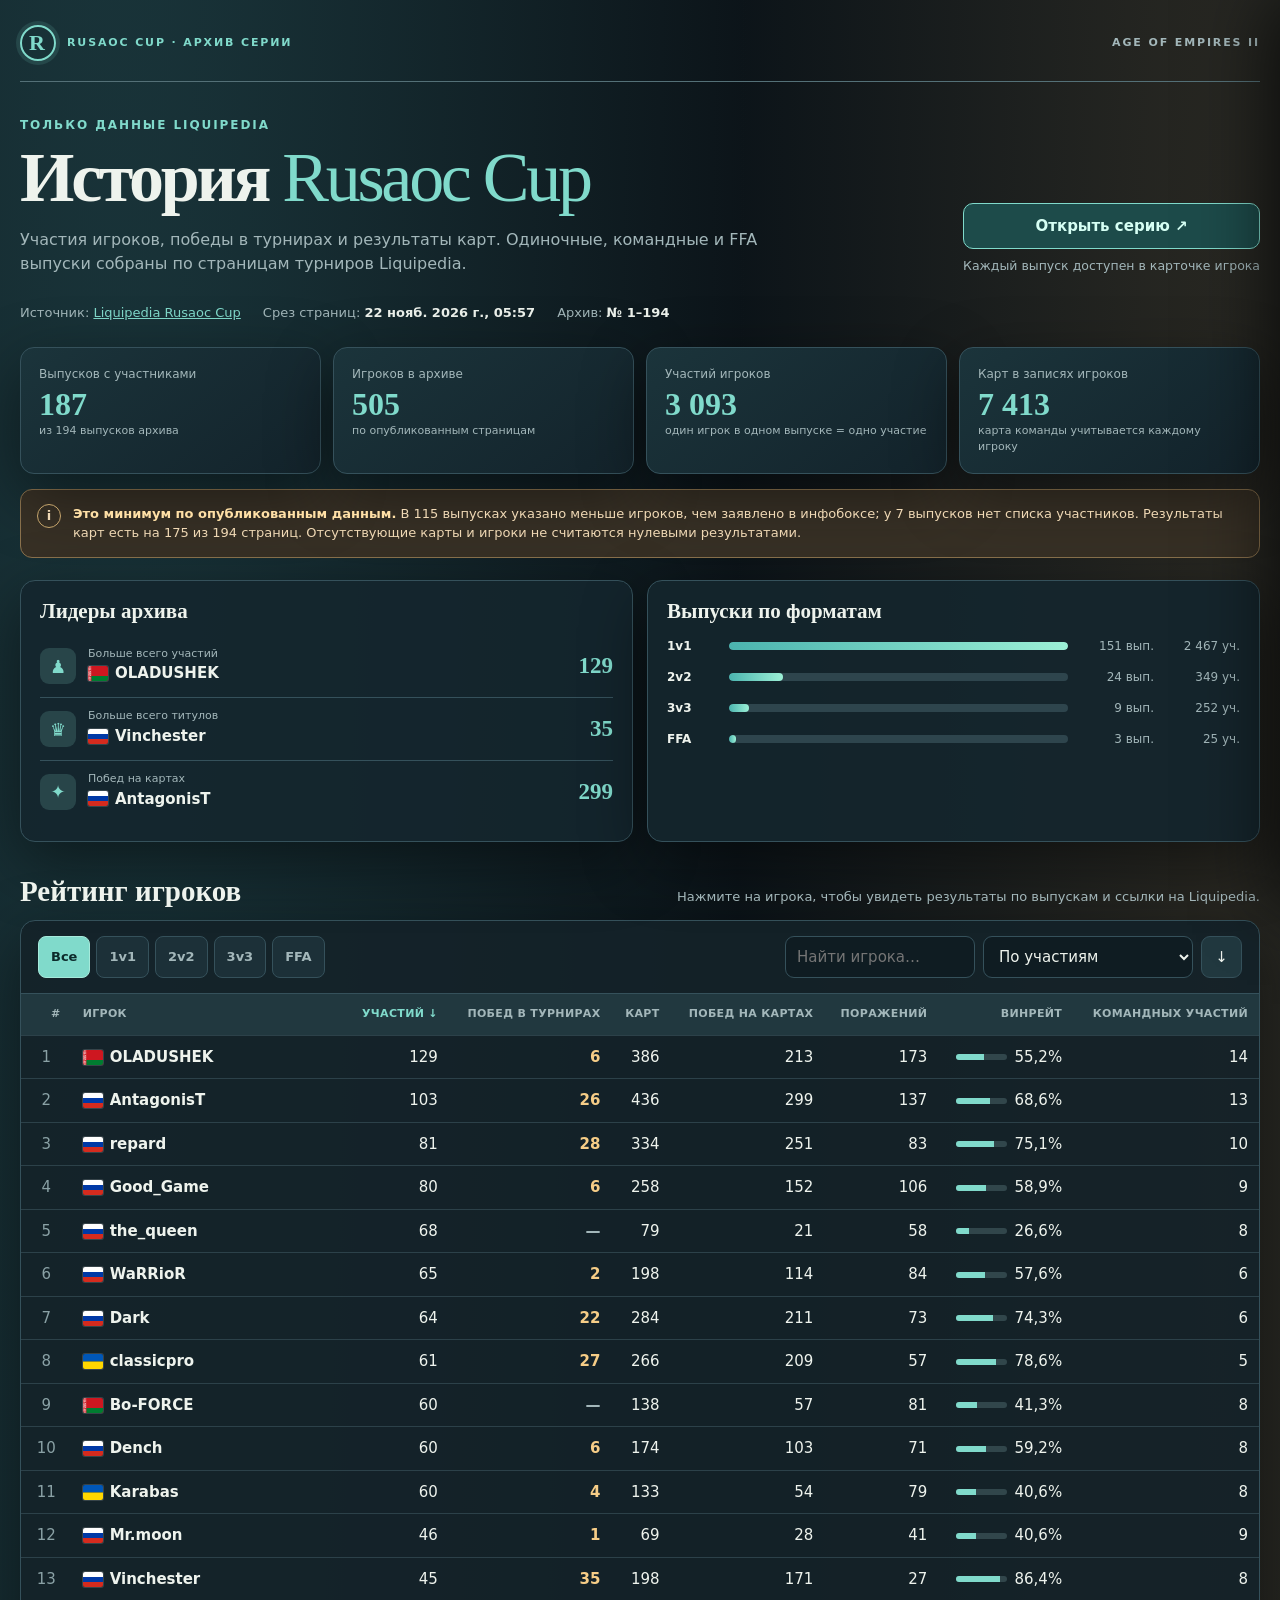
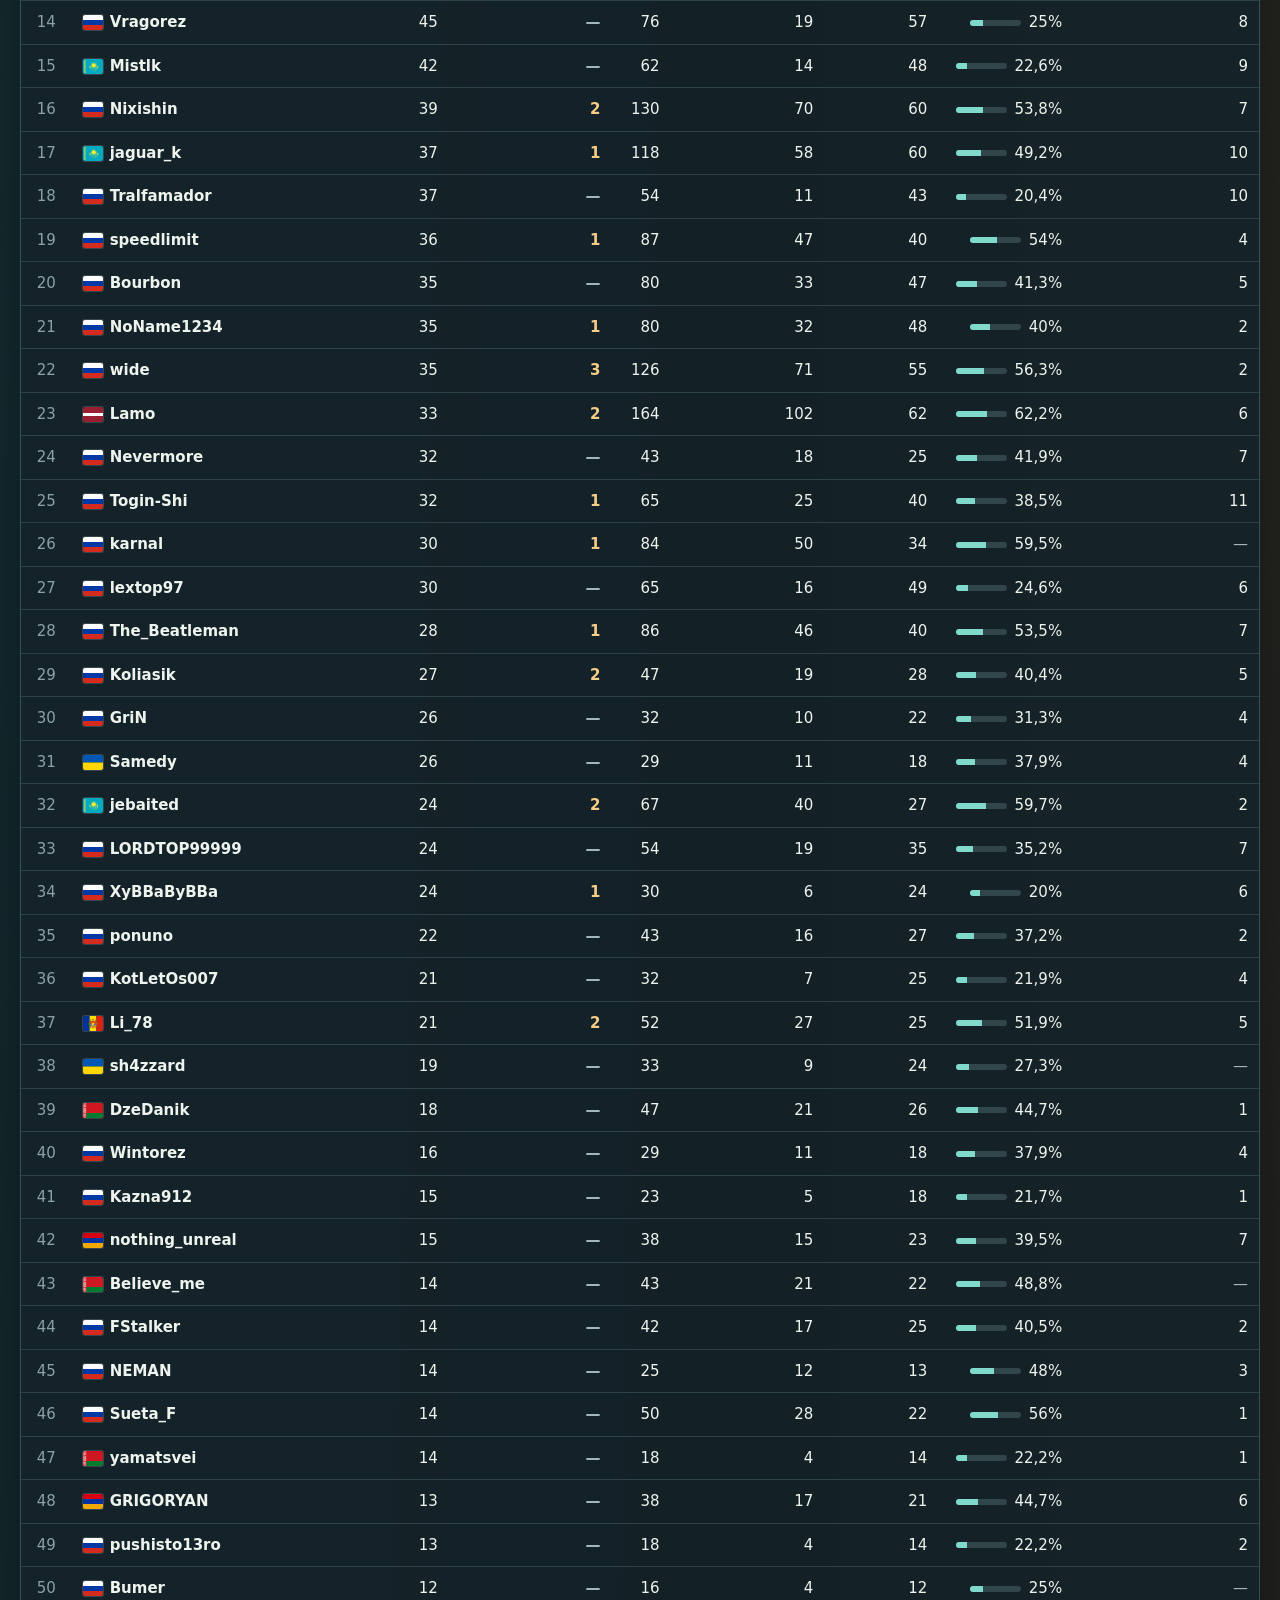
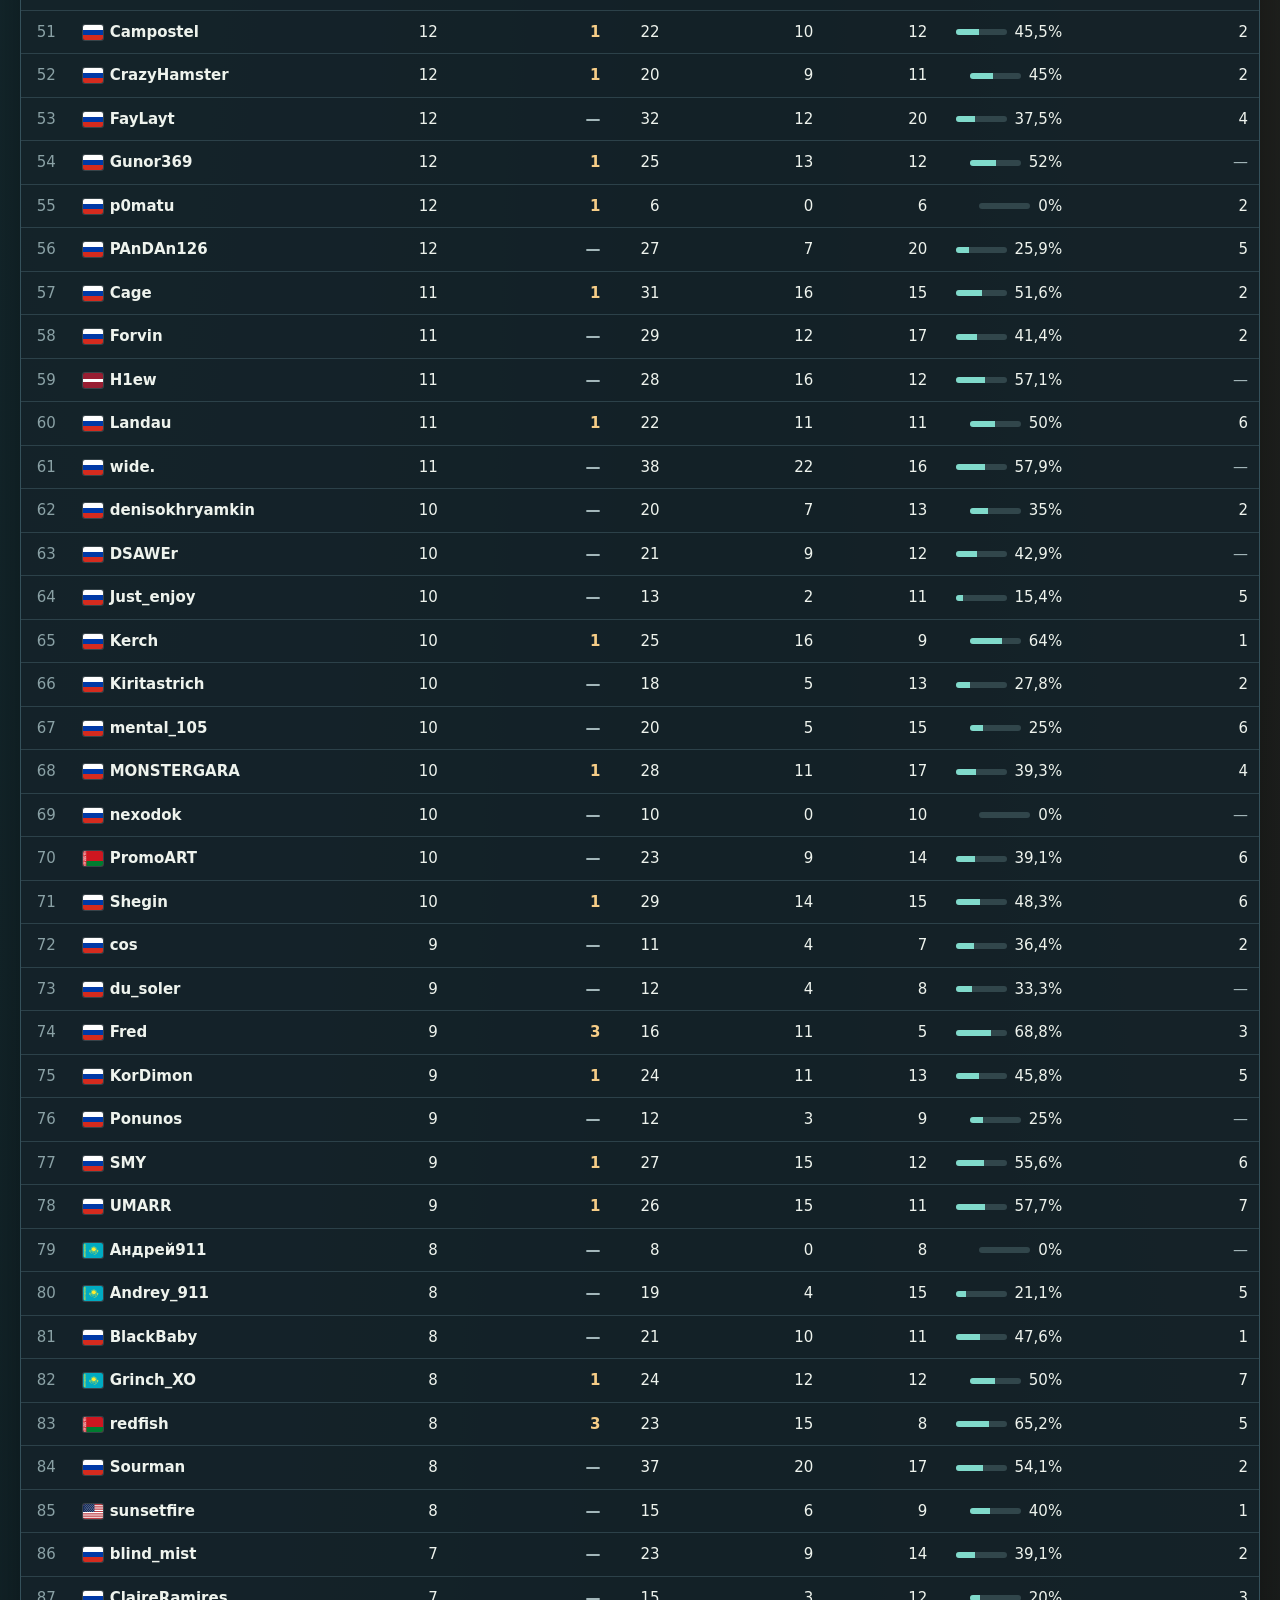
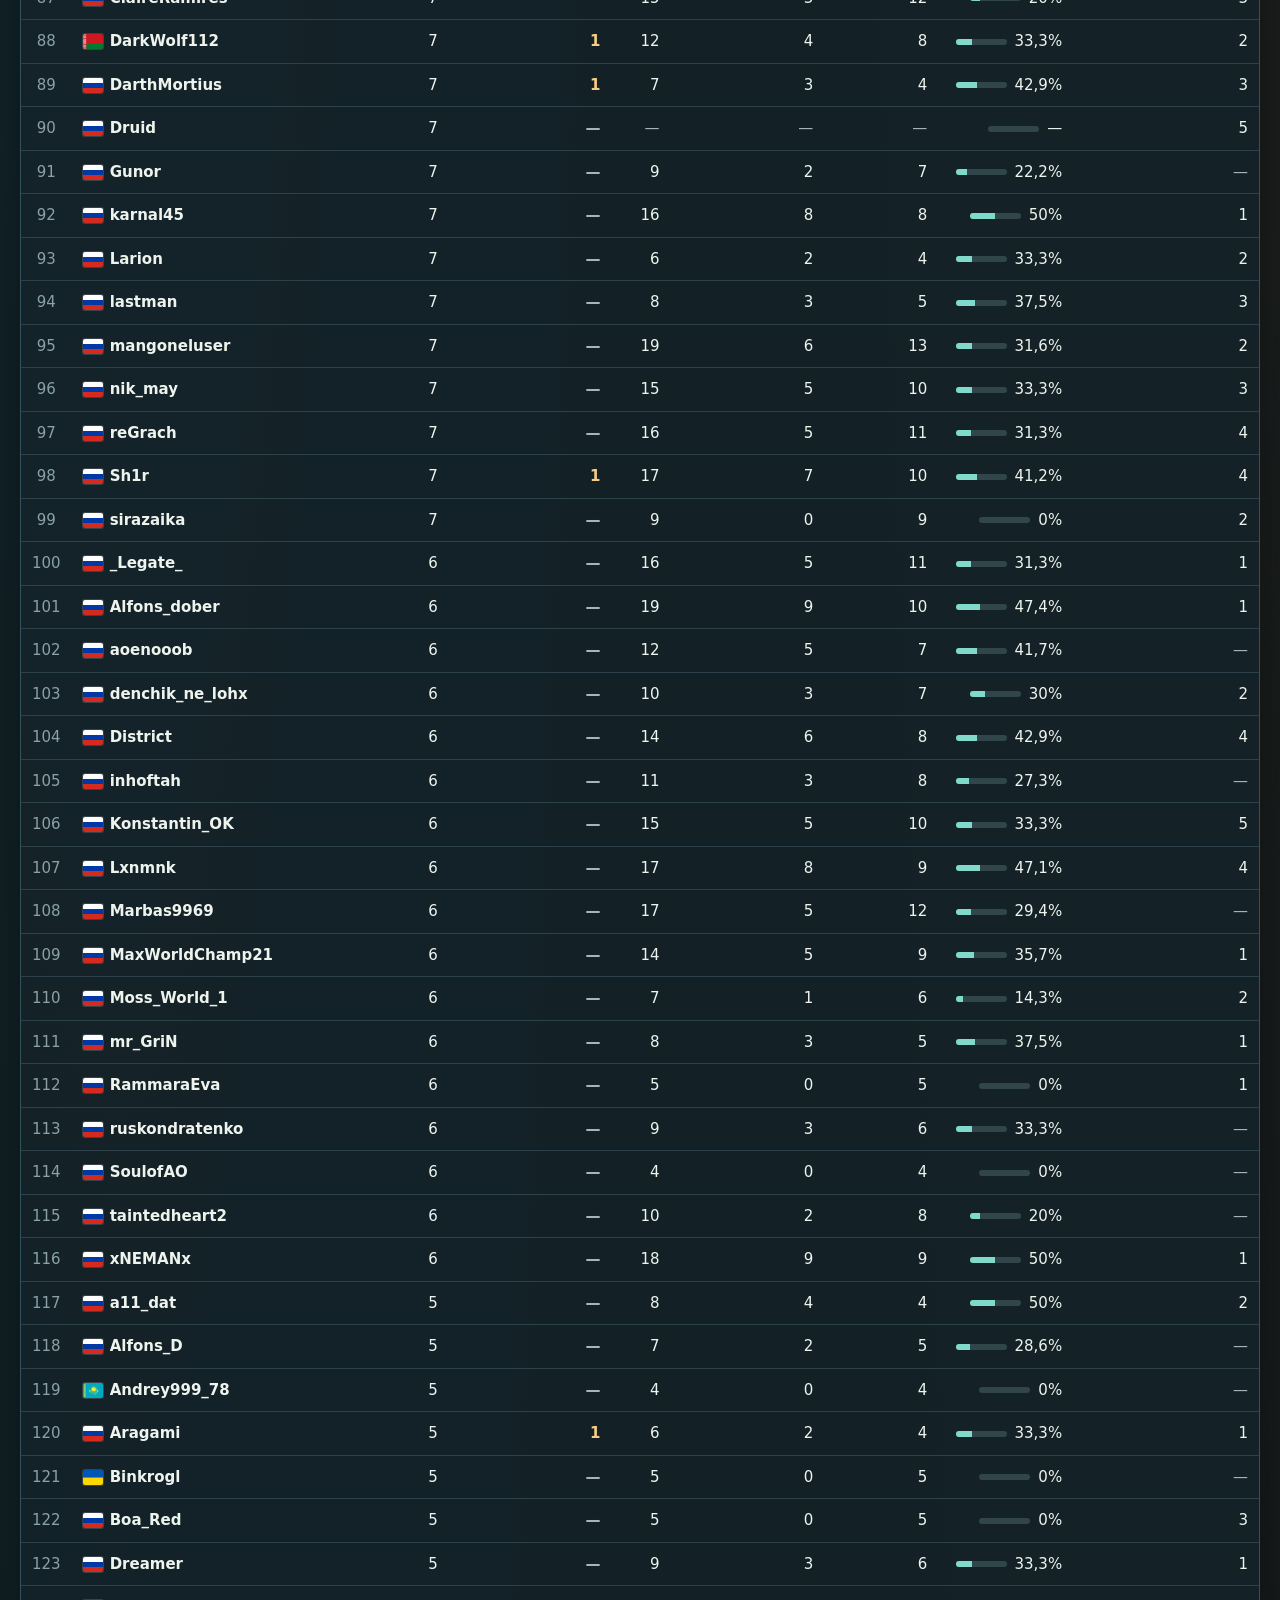
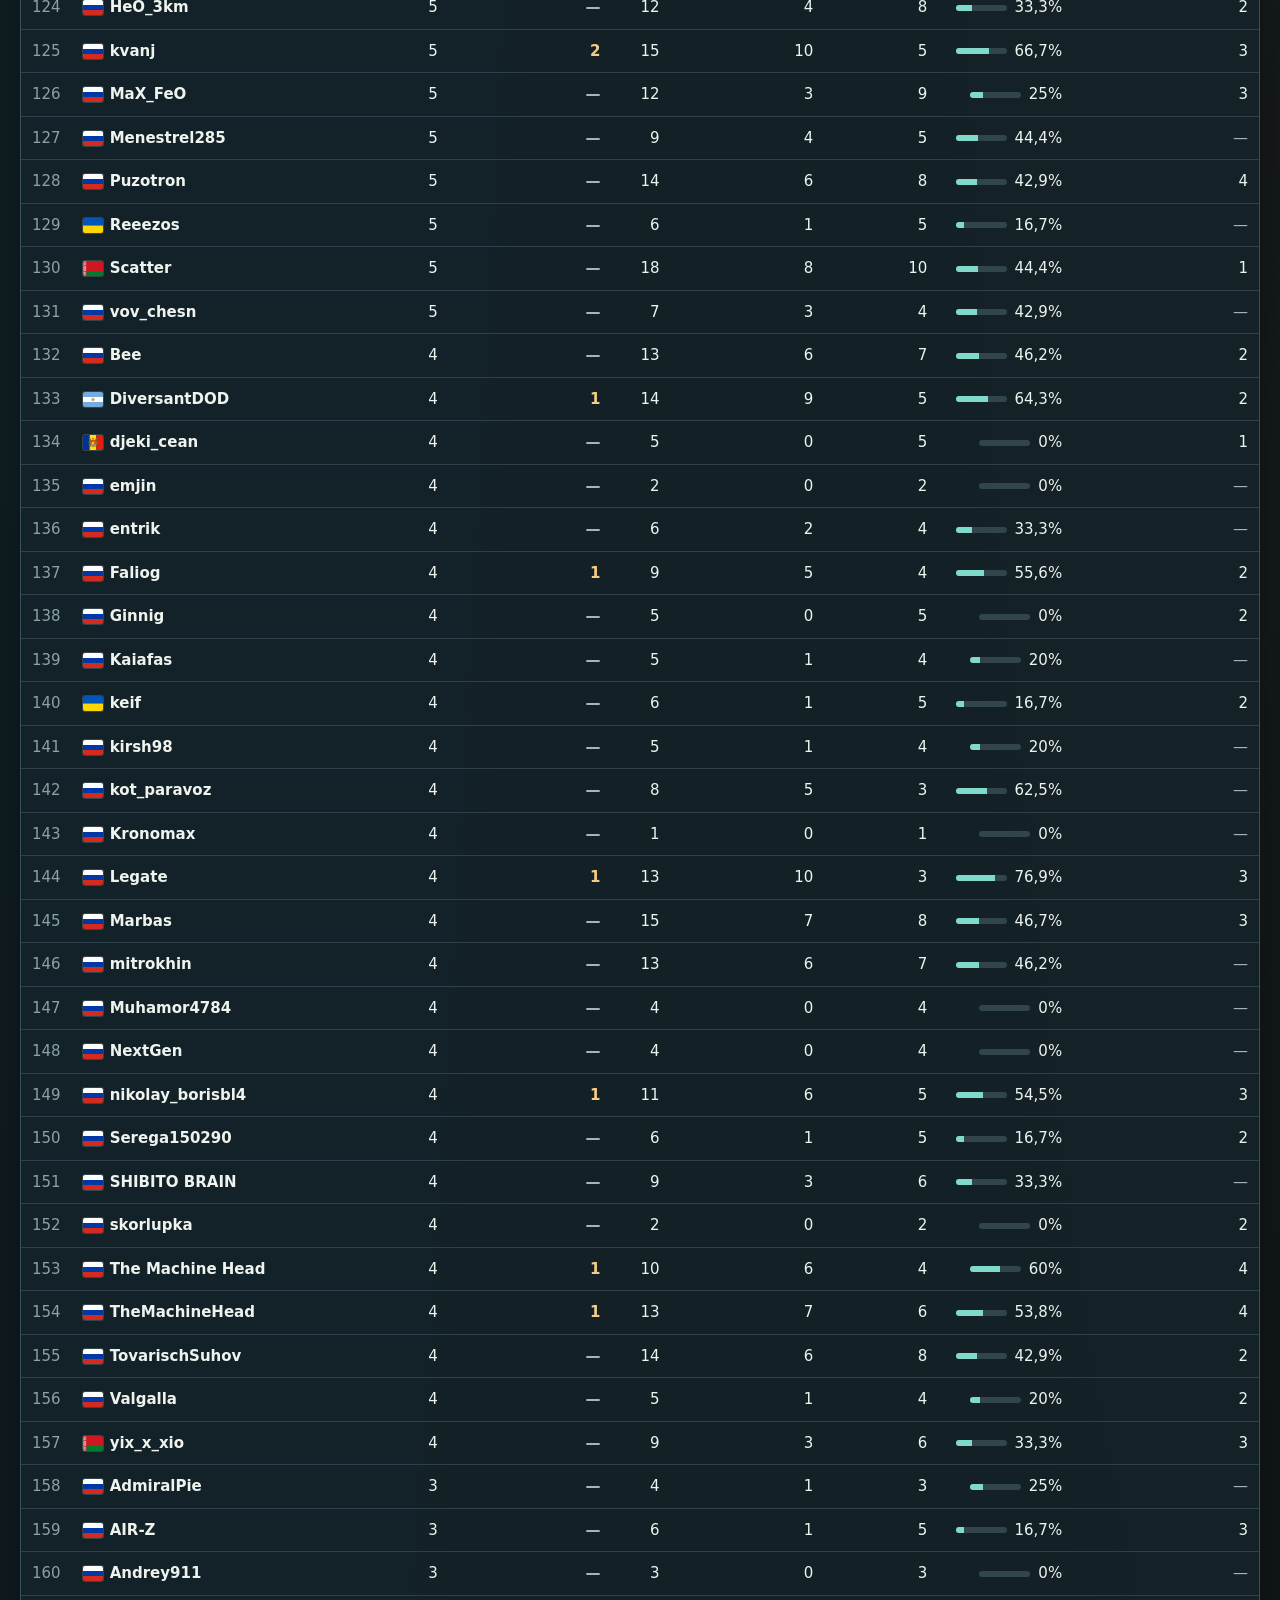
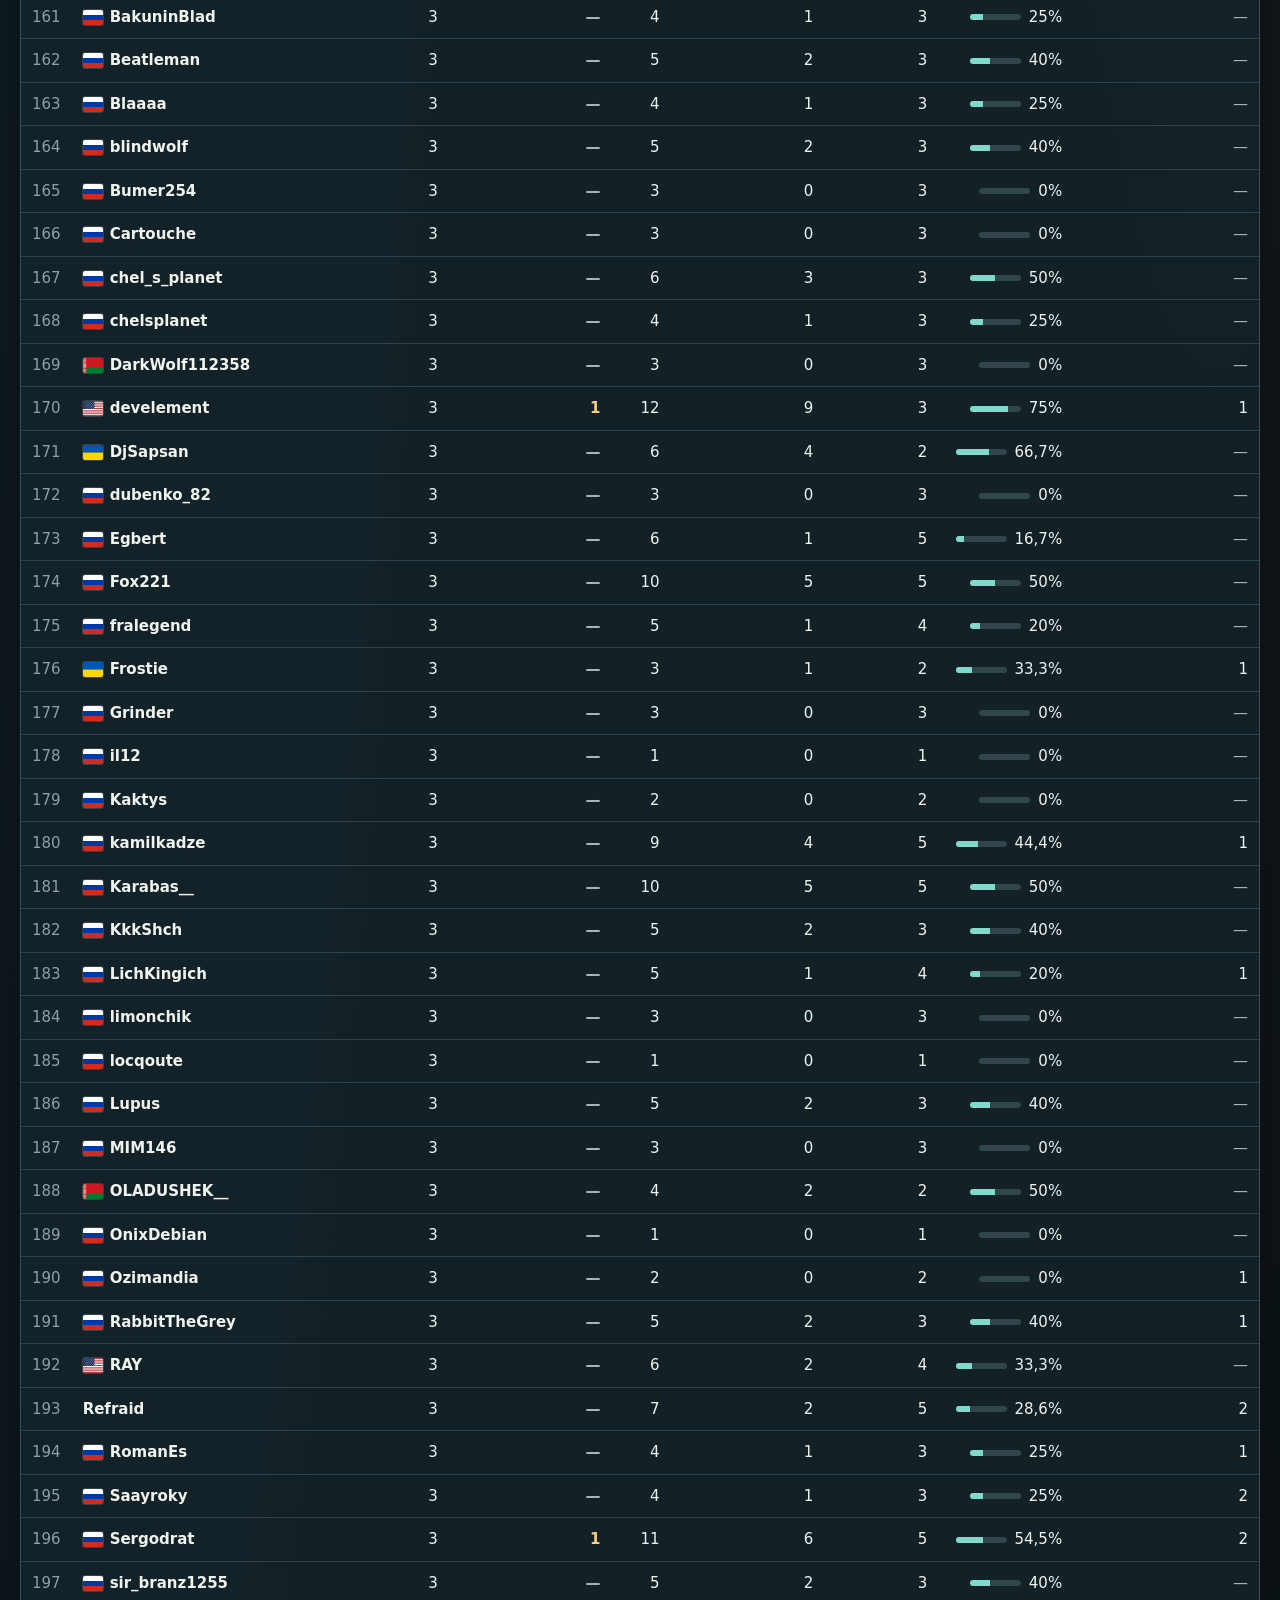
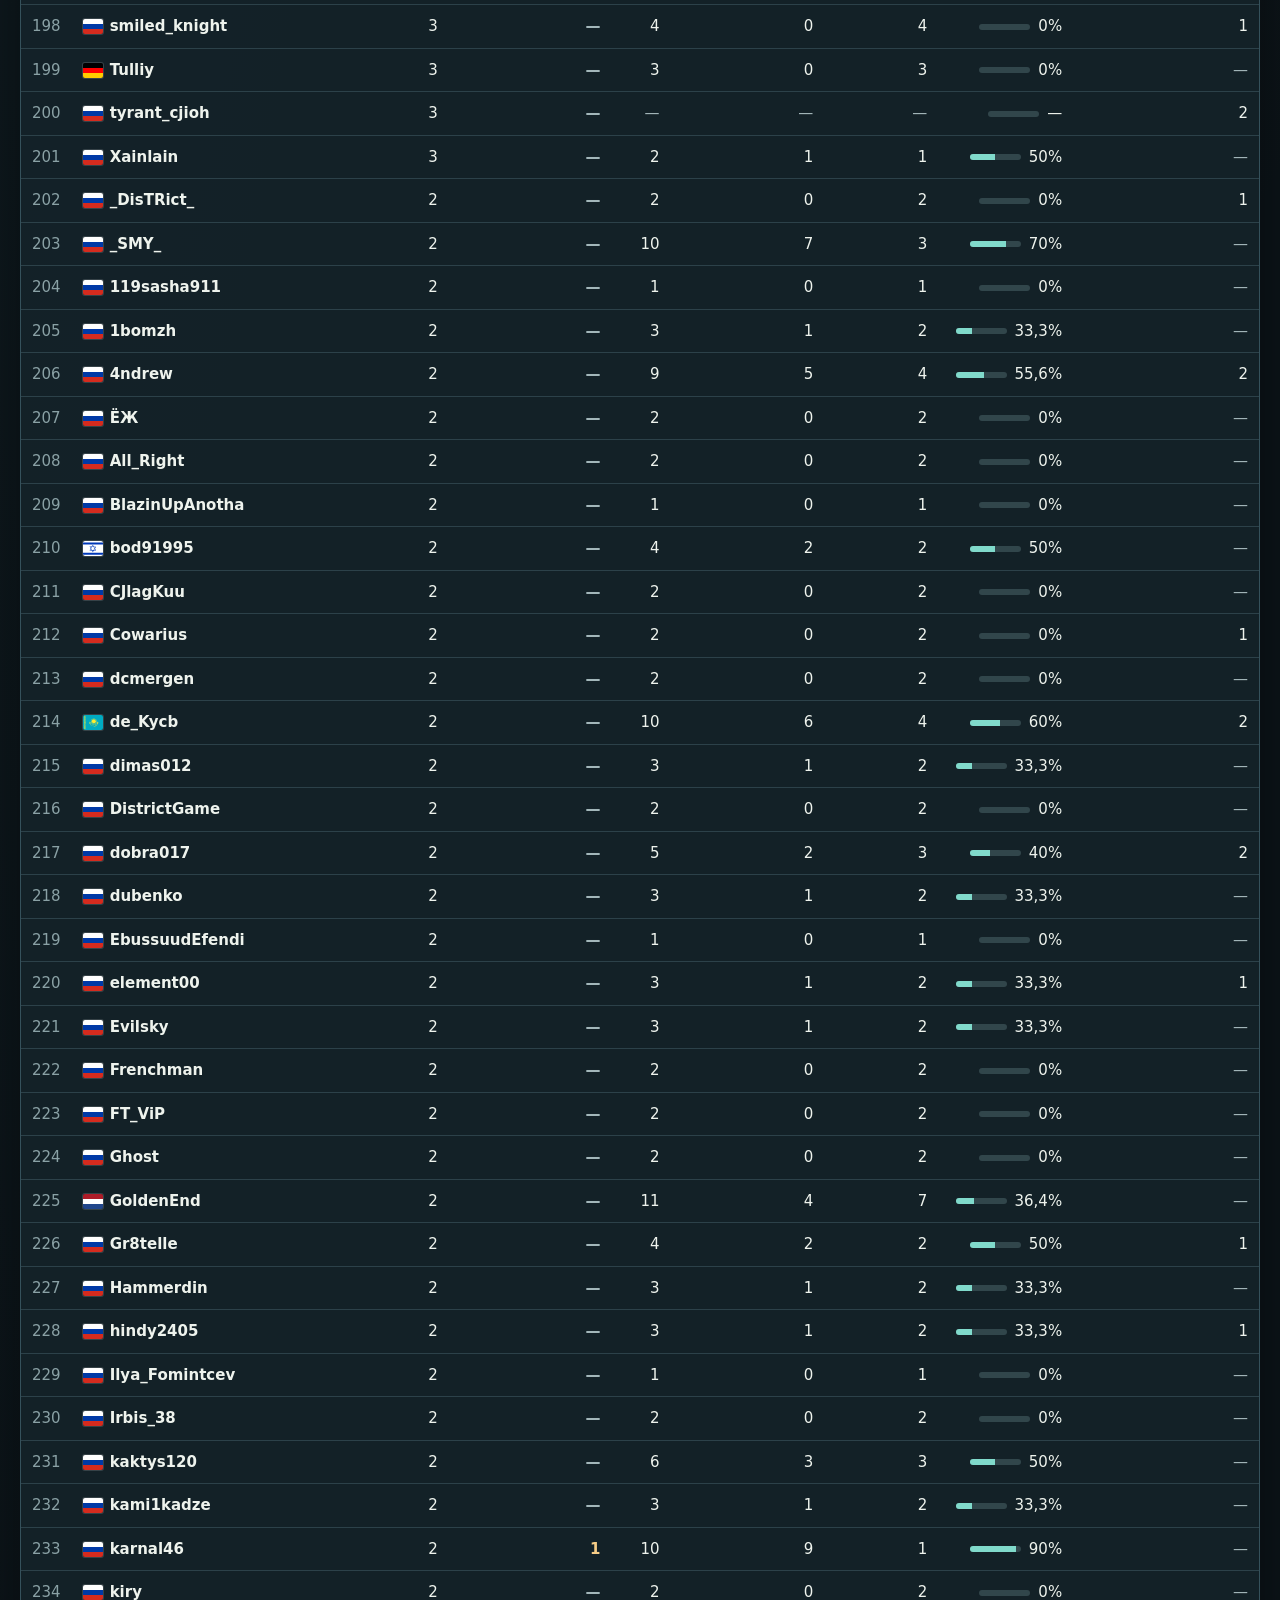
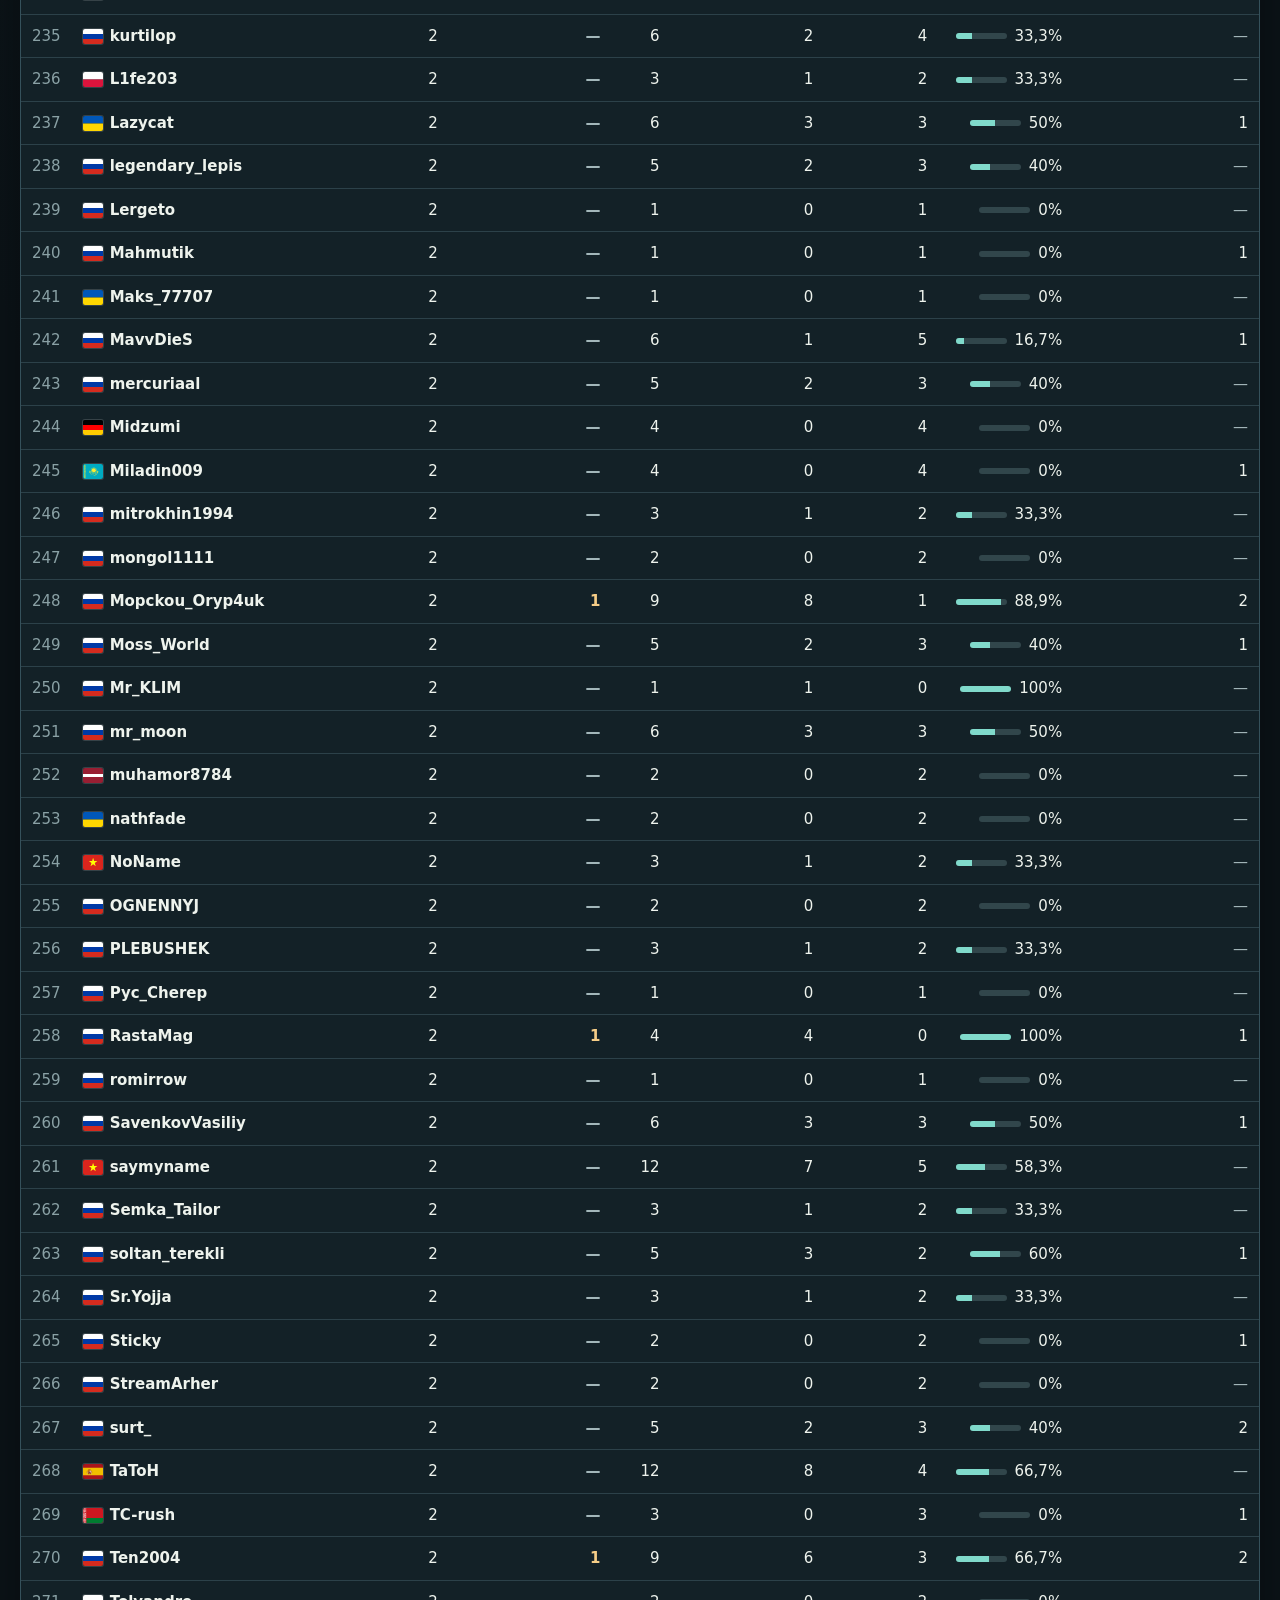
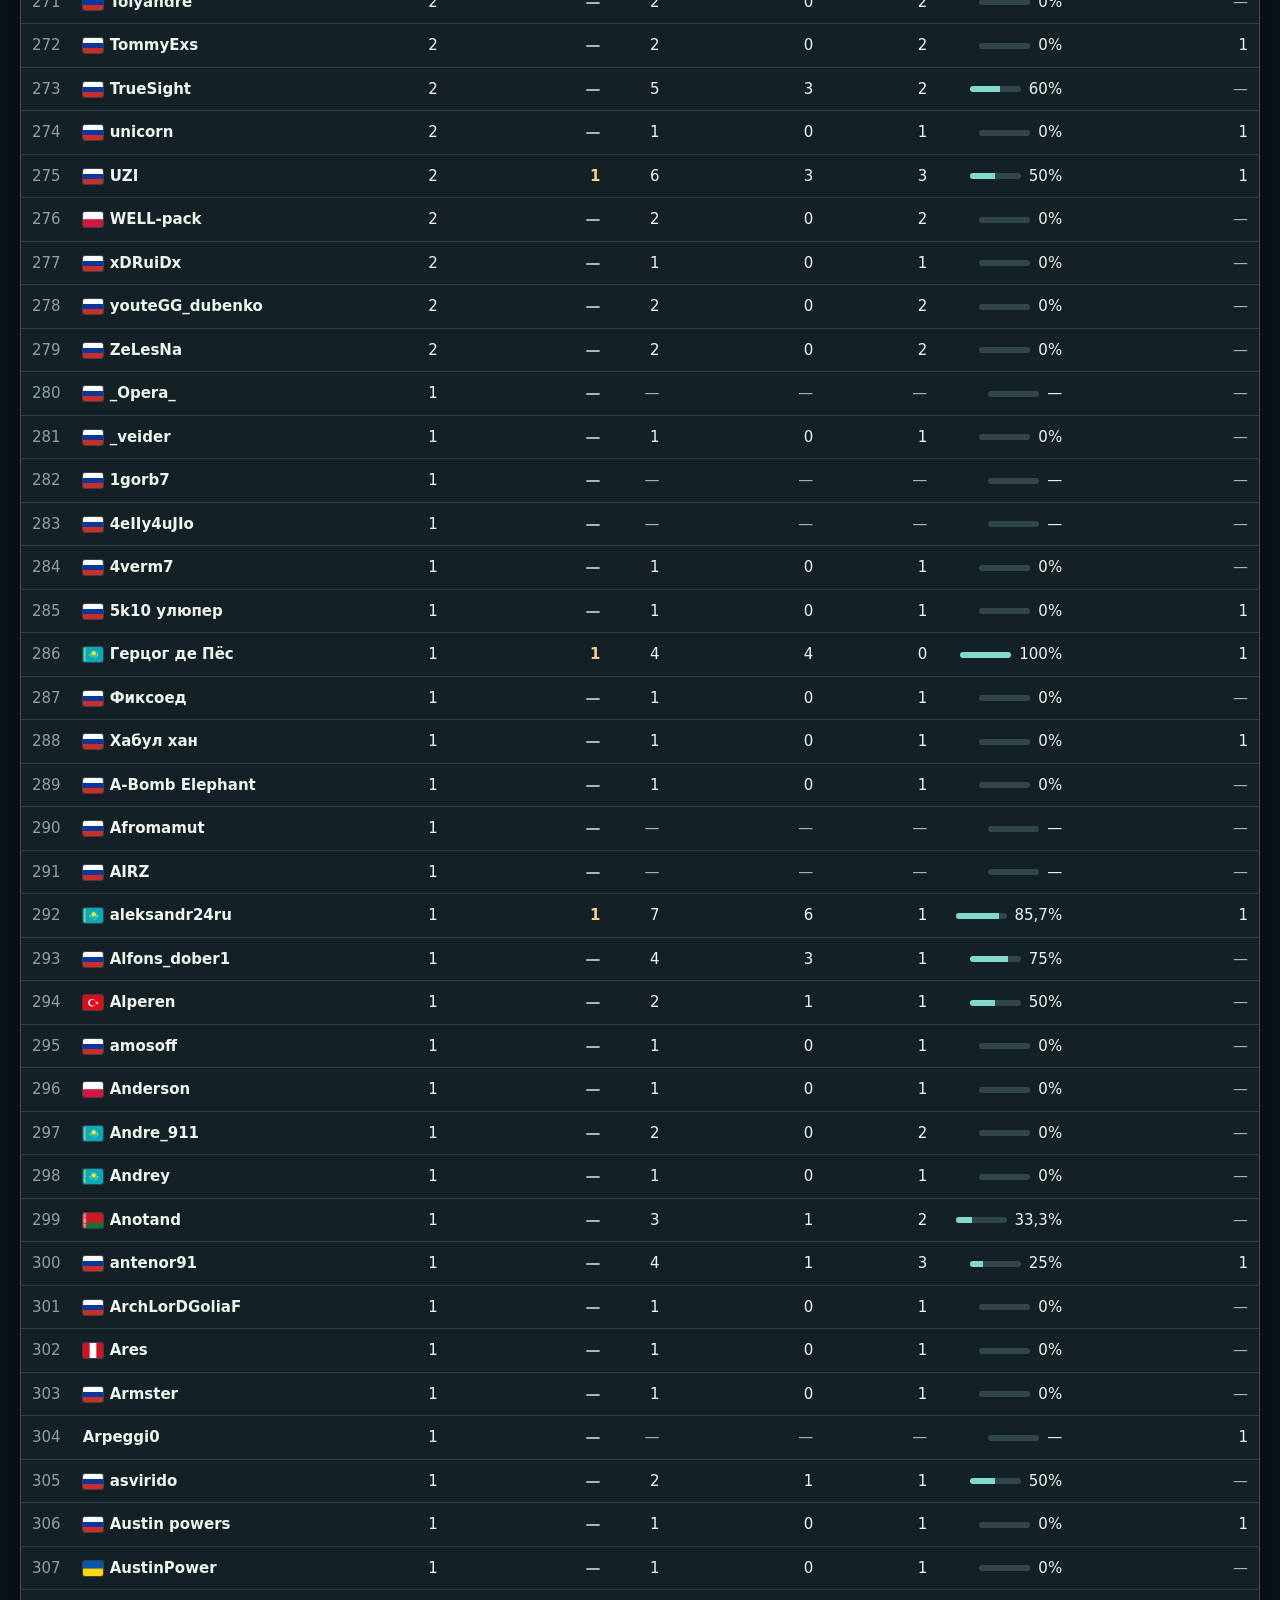
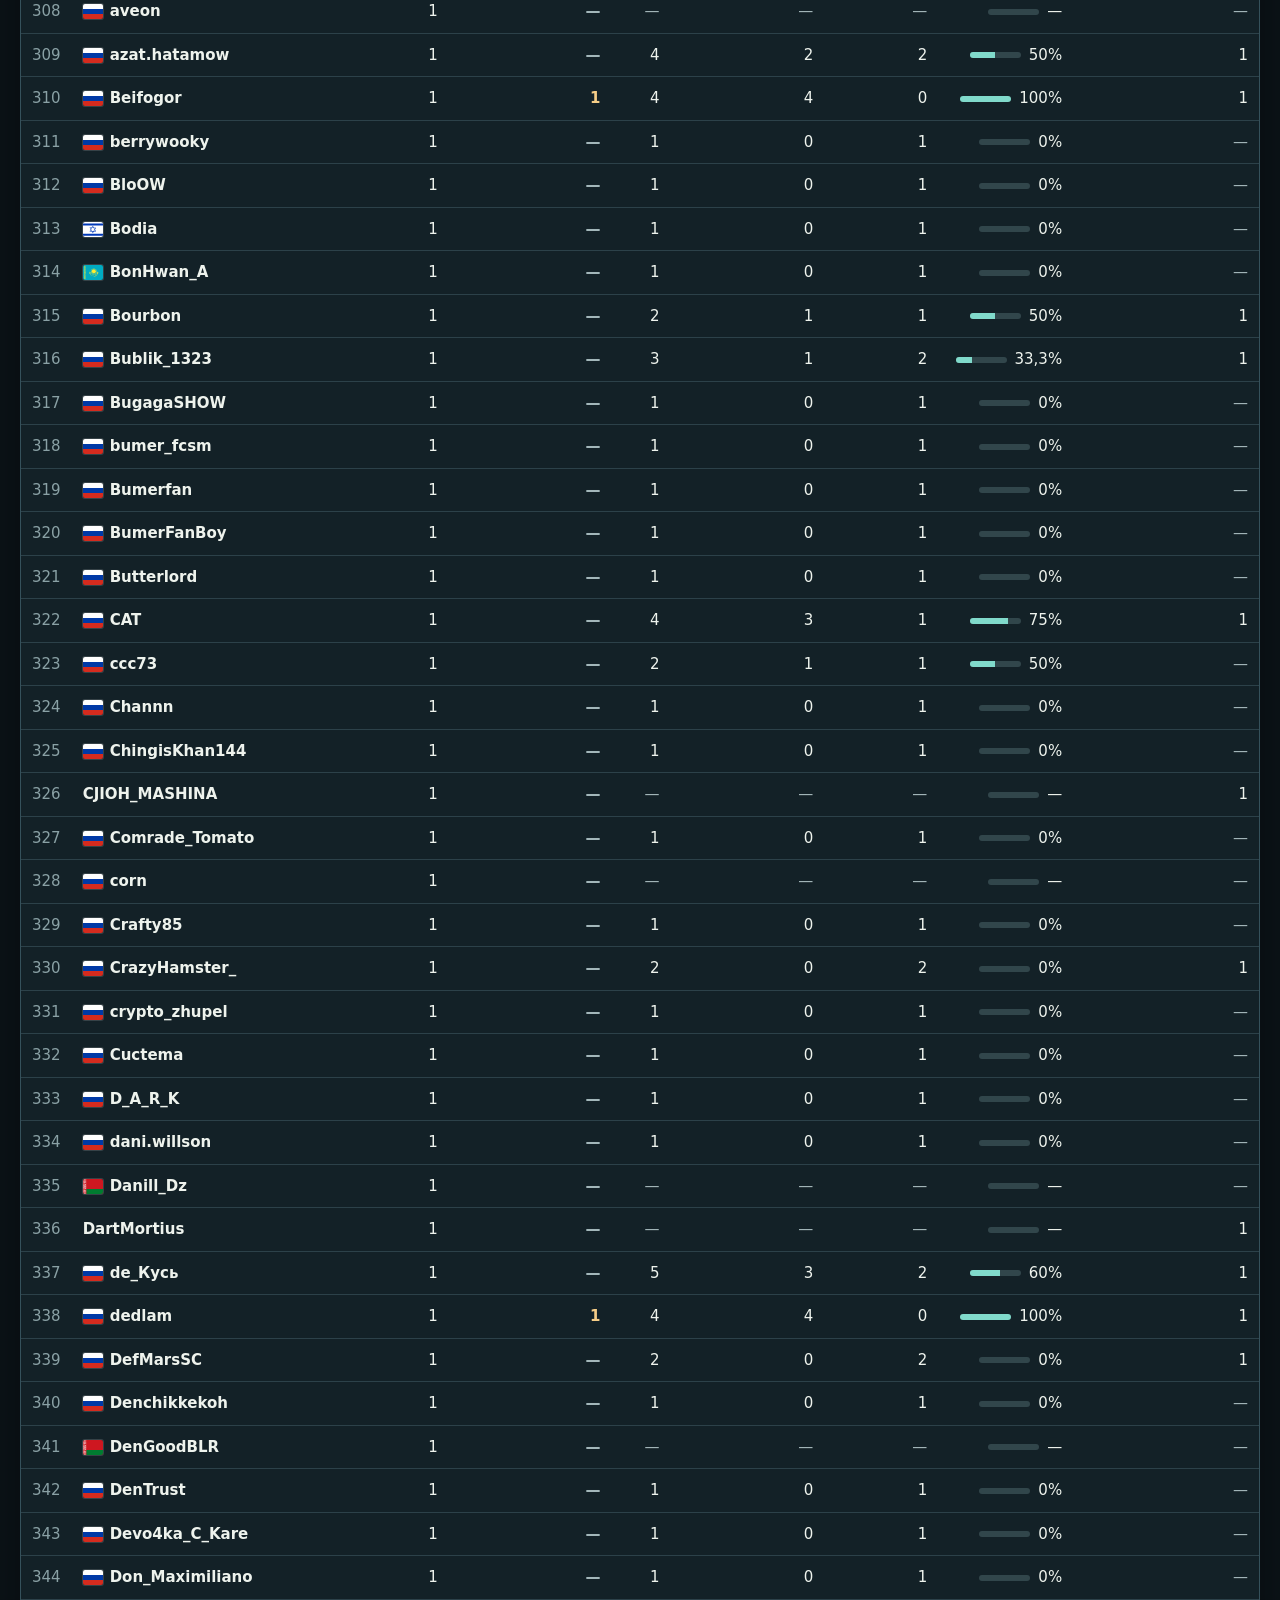
==== commit 83ef06c3: "Update daily statistics snapshot" ====
--- a/site/rusaoc-cup-liquipedia.html
+++ b/site/rusaoc-cup-liquipedia.html
@@ -26,6 +26,8 @@
     .country-flag{display:block;flex:none;width:20px;height:15px;object-fit:cover;border-radius:2px;box-shadow:0 0 0 1px #ffffff26}
     .drawer-name .country-flag{width:28px;height:21px}
     .drawer-country{margin:5px 0 0;color:var(--muted);font-size:13px}
+    .drawer-name,.drawer-name>div{min-width:0}
+    .drawer-aliases{margin:5px 0 0;color:var(--muted);font-size:12px;line-height:1.45;overflow-wrap:anywhere}
   </style>
 </head>
 <body>
@@ -43,12 +45,15 @@
   </main>
   <footer class="wrap">Неофициальная сводка по открытым страницам Liquipedia. Ссылки в карточках ведут к первичным данным. Обновление запланировано ежедневно на 00:00 по Гринвичу (UTC); дата последнего успешного среза указана вверху. <a href="https://github.com/Ryzhikoff/rusaoc-cup" target="_blank" rel="noopener noreferrer">Исходный код</a></footer>
   <div class="overlay" id="overlay"></div><aside class="drawer" id="drawer" role="dialog" aria-modal="true" aria-labelledby="drawer-heading" aria-hidden="true"><div class="drawer-head"><div class="drawer-name" id="drawer-name"></div><button class="close" id="close" type="button" aria-label="Закрыть">×</button></div><div id="drawer-body"></div></aside>
-  <script id="countries" type="application/json">{"updated":"2026-11-21T06:30:12.335977+00:00","players":{"vinchester":{"code":"RU","source":"https://liquipedia.net/ageofempires/Vinchester"},"tatoh":{"code":"ES","source":"https://liquipedia.net/ageofempires/TaToH"},"goldenend":{"code":"NL","source":"https://liquipedia.net/ageofempires/GoldenEnd"},"repard":{"code":"RU","source":"https://liquipedia.net/ageofempires/Repard"},"mr.moon":{"code":"RU","source":"https://liquipedia.net/ageofempires/Mr.moon"},"dench":{"code":"RU","source":"https://liquipedia.net/ageofempires/Dench"},"aragami":{"code":"RU","source":"https://liquipedia.net/ageofempires/Rusaoc_Cup/25"},"the queen":{"code":"RU","source":"https://liquipedia.net/ageofempires/The_queen"},"samedy":{"code":"UA","source":"https://liquipedia.net/ageofempires/Rusaoc_Cup/62"},"grin":{"code":"RU","source":"https://liquipedia.net/ageofempires/GriN"},"saymyname":{"code":"VN","source":"https://liquipedia.net/ageofempires/Saymyname"},"cos":{"code":"RU","source":"https://liquipedia.net/ageofempires/Rusaoc_Cup/29"},"kerch":{"code":"RU","source":"https://liquipedia.net/ageofempires/Rusaoc_Cup/31"},"uzi":{"code":"RU","source":"https://liquipedia.net/ageofempires/Rusaoc_Cup/25"},"king marv":{"code":"DE","source":"https://liquipedia.net/ageofempires/King_Marv"},"nevermore":{"code":"RU","source":"https://liquipedia.net/ageofempires/Nevermore"},"tk kerch28rus":{"code":"RU","source":"https://liquipedia.net/ageofempires/Rusaoc_Cup/1"},"fred94":{"code":"RU","source":"https://liquipedia.net/ageofempires/Rusaoc_Cup/48"},"djsapsan":{"code":"UA","source":"https://liquipedia.net/ageofempires/Rusaoc_Cup/9"},"crazyhamster ":{"code":"RU","source":"https://liquipedia.net/ageofempires/Rusaoc_Cup/1"},"fred":{"code":"RU","source":"https://liquipedia.net/ageofempires/Rusaoc_Cup/18"},"crazyhamster":{"code":"RU","source":"https://liquipedia.net/ageofempires/Rusaoc_Cup/16"},"vov chesn":{"code":"RU","source":"https://liquipedia.net/ageofempires/Rusaoc_Cup/65"},"xainlain":{"code":"RU","source":"https://liquipedia.net/ageofempires/Rusaoc_Cup/4"},"pyc nana rge ":{"code":"RU","source":"https://liquipedia.net/ageofempires/Rusaoc_Cup/1"},"sibas fish":{"code":"RU","source":"https://liquipedia.net/ageofempires/Rusaoc_Cup/1"},"p0matu":{"code":"RU","source":"https://liquipedia.net/ageofempires/Rusaoc_Cup/18"},"speedlimit":{"code":"RU","source":"https://liquipedia.net/ageofempires/Speedlimit"},"locqoute":{"code":"RU","source":"https://liquipedia.net/ageofempires/Rusaoc_Cup/4"},"kronomax":{"code":"RU","source":"https://liquipedia.net/ageofempires/Rusaoc_Cup/4"},"ra.deep it":{"code":"RU","source":"https://liquipedia.net/ageofempires/Rusaoc_Cup/1"},"emjin":{"code":"RU","source":"https://liquipedia.net/ageofempires/Rusaoc_Cup/4"},"il12":{"code":"RU","source":"https://liquipedia.net/ageofempires/Rusaoc_Cup/3"},"classicpro":{"code":"UA","source":"https://liquipedia.net/ageofempires/Classicpro"},"skorlupka":{"code":"RU","source":"https://liquipedia.net/ageofempires/Rusaoc_Cup/23"},"pycchan":{"code":"RU","source":"https://liquipedia.net/ageofempires/Rusaoc_Cup/23"},"keif":{"code":"UA","source":"https://liquipedia.net/ageofempires/Rusaoc_Cup/23"},"neman":{"code":"RU","source":"https://liquipedia.net/ageofempires/Rusaoc_Cup/105"},"larion":{"code":"RU","source":"https://liquipedia.net/ageofempires/Rusaoc_Cup/65"},"warrior":{"code":"RU","source":"https://liquipedia.net/ageofempires/WaRRioR"},"oladushek":{"code":"BY","source":"https://liquipedia.net/ageofempires/OLADUSHEK"},"druid":{"code":"RU","source":"https://liquipedia.net/ageofempires/Rusaoc_Cup/23"},"blindwolf":{"code":"RU","source":"https://liquipedia.net/ageofempires/Rusaoc_Cup/4"},"kasard":{"code":"RU","source":"https://liquipedia.net/ageofempires/Rusaoc_Cup/2"},"sangvinic":{"code":"RU","source":"https://liquipedia.net/ageofempires/Rusaoc_Cup/2"},"corn":{"code":"RU","source":"https://liquipedia.net/ageofempires/Rusaoc_Cup/2"},"mr klim":{"code":"RU","source":"https://liquipedia.net/ageofempires/Rusaoc_Cup/8"},"ya zhorich":{"code":"RU","source":"https://liquipedia.net/ageofempires/Rusaoc_Cup/2"},"aveon":{"code":"RU","source":"https://liquipedia.net/ageofempires/Rusaoc_Cup/2"},"darthmortius":{"code":"RU","source":"https://liquipedia.net/ageofempires/Rusaoc_Cup/18"},"119sasha911":{"code":"RU","source":"https://liquipedia.net/ageofempires/Rusaoc_Cup/88"},"onixdebian":{"code":"RU","source":"https://liquipedia.net/ageofempires/Rusaoc_Cup/5"},"sashkalash":{"code":"RU","source":"https://liquipedia.net/ageofempires/Rusaoc_Cup/3"},"tsargoroh":{"code":"RU","source":"https://liquipedia.net/ageofempires/Rusaoc_Cup/5"},"bugagashow":{"code":"RU","source":"https://liquipedia.net/ageofempires/Rusaoc_Cup/6"},"semka tailor":{"code":"RU","source":"https://liquipedia.net/ageofempires/Rusaoc_Cup/8"},"lord penddlethon":{"code":"RU","source":"https://liquipedia.net/ageofempires/Rusaoc_Cup/7"},"ilya fomintcev":{"code":"RU","source":"https://liquipedia.net/ageofempires/Rusaoc_Cup/8"},"pyc cherep":{"code":"RU","source":"https://liquipedia.net/ageofempires/Rusaoc_Cup/9"}," opera ":{"code":"RU","source":"https://liquipedia.net/ageofempires/Rusaoc_Cup/8"},"moskalq":{"code":"RU","source":"https://liquipedia.net/ageofempires/Rusaoc_Cup/8"},"stef":{"code":"RU","source":"https://liquipedia.net/ageofempires/Rusaoc_Cup/8"},"4eiiy4ujio":{"code":"RU","source":"https://liquipedia.net/ageofempires/Rusaoc_Cup/8"},"romirrow":{"code":"RU","source":"https://liquipedia.net/ageofempires/Rusaoc_Cup/9"},"supplife":{"code":"RU","source":"https://liquipedia.net/ageofempires/Rusaoc_Cup/8"},"pyc temhb1u":{"code":"RU","source":"https://liquipedia.net/ageofempires/Rusaoc_Cup/9"},"themony":{"code":"RU","source":"https://liquipedia.net/ageofempires/Rusaoc_Cup/11"},"tyrant cjioh":{"code":"RU","source":"https://liquipedia.net/ageofempires/Rusaoc_Cup/11"},"jsft123":{"code":"RU","source":"https://liquipedia.net/ageofempires/Rusaoc_Cup/13"},"mony":{"code":"RU","source":"https://liquipedia.net/ageofempires/Rusaoc_Cup/14"},"lastman":{"code":"RU","source":"https://liquipedia.net/ageofempires/Rusaoc_Cup/181"},"dark":{"code":"RU","source":"https://liquipedia.net/ageofempires/Dark"},"xybbabybba":{"code":"RU","source":"https://liquipedia.net/ageofempires/XyBBaByBBa"},"ozimandia":{"code":"RU","source":"https://liquipedia.net/ageofempires/Rusaoc_Cup/28"},"xdruidx":{"code":"RU","source":"https://liquipedia.net/ageofempires/Rusaoc_Cup/28"},"cage":{"code":"RU","source":"https://liquipedia.net/ageofempires/Dench"},"karnal46":{"code":"RU","source":"https://liquipedia.net/ageofempires/Rusaoc_Cup/52"},"taintedheart2":{"code":"RU","source":"https://liquipedia.net/ageofempires/Rusaoc_Cup/100/Qualifier/2"},"nathfade":{"code":"UA","source":"https://liquipedia.net/ageofempires/Rusaoc_Cup/48"},"kaktys120":{"code":"RU","source":"https://liquipedia.net/ageofempires/Rusaoc_Cup/51"},"thegreatbourbon":{"code":"RU","source":"https://liquipedia.net/ageofempires/Rusaoc_Cup/48"},"cowarius":{"code":"RU","source":"https://liquipedia.net/ageofempires/Rusaoc_Cup/48"},"good game":{"code":"RU","source":"https://liquipedia.net/ageofempires/Good_Game"},"rusafrika":{"code":"RU","source":"https://liquipedia.net/ageofempires/Rusaoc_Cup/48"},"tootons":{"code":"UA","source":"https://liquipedia.net/ageofempires/Rusaoc_Cup/48"},"wokiput":{"code":"RU","source":"https://liquipedia.net/ageofempires/Rusaoc_Cup/48"},"truesight":{"code":"RU","source":"https://liquipedia.net/ageofempires/Rusaoc_Cup/52"},"nexodok":{"code":"RU","source":"https://liquipedia.net/ageofempires/Rusaoc_Cup/66"},"menestrel285":{"code":"RU","source":"https://liquipedia.net/ageofempires/Rusaoc_Cup/65"},"fralegend":{"code":"RU","source":"https://liquipedia.net/ageofempires/Rusaoc_Cup/48"},"qwin70":{"code":"RU","source":"https://liquipedia.net/ageofempires/Rusaoc_Cup/48"},"sticky":{"code":"RU","source":"https://liquipedia.net/ageofempires/Rusaoc_Cup/50"},"nextgen":{"code":"RU","source":"https://liquipedia.net/ageofempires/Rusaoc_Cup/65"},"admiralpie":{"code":"RU","source":"https://liquipedia.net/ageofempires/Rusaoc_Cup/113"},"tulliy":{"code":"DE","source":"https://liquipedia.net/ageofempires/Rusaoc_Cup/155"},"karabas":{"code":"UA","source":"https://liquipedia.net/ageofempires/Karabas"},"wintorez":{"code":"RU","source":"https://liquipedia.net/ageofempires/Rusaoc_Cup/120"},"believe me":{"code":"BY","source":"https://liquipedia.net/ageofempires/Believe_me"},"aoenooob":{"code":"RU","source":"https://liquipedia.net/ageofempires/Rusaoc_Cup/119"},"jebaited":{"code":"KZ","source":"https://liquipedia.net/ageofempires/Jebaited"},"grinder":{"code":"RU","source":"https://liquipedia.net/ageofempires/Rusaoc_Cup/37"},"streambrosilver":{"code":"RU","source":"https://liquipedia.net/ageofempires/Rusaoc_Cup/37"},"kkkshch":{"code":"RU","source":"https://liquipedia.net/ageofempires/Rusaoc_Cup/66"},"anderson":{"code":"PL","source":"https://liquipedia.net/ageofempires/Rusaoc_Cup/36"},"bod91995":{"code":"IL","source":"https://liquipedia.net/ageofempires/Rusaoc_Cup/52"},"homidoido":{"code":"RU","source":"https://liquipedia.net/ageofempires/Rusaoc_Cup/33"},"rastamag":{"code":"RU","source":"https://liquipedia.net/ageofempires/Rusaoc_Cup/153"},"afromamut":{"code":"RU","source":"https://liquipedia.net/ageofempires/Rusaoc_Cup/32"},"frostie":{"code":"UA","source":"https://liquipedia.net/ageofempires/Rusaoc_Cup/29"},"ft vip":{"code":"RU","source":"https://liquipedia.net/ageofempires/Rusaoc_Cup/29"},"unicorn":{"code":"RU","source":"https://liquipedia.net/ageofempires/Rusaoc_Cup/29"},"tolyandre":{"code":"RU","source":"https://liquipedia.net/ageofempires/Rusaoc_Cup/29"},"comrade tomato":{"code":"RU","source":"https://liquipedia.net/ageofempires/Rusaoc_Cup/29"},"lazycat":{"code":"UA","source":"https://liquipedia.net/ageofempires/Rusaoc_Cup/28"},"ro mary di":{"code":"RU","source":"https://liquipedia.net/ageofempires/Rusaoc_Cup/52"},"evilsky":{"code":"RU","source":"https://liquipedia.net/ageofempires/Rusaoc_Cup/54"},"dimas012":{"code":"RU","source":"https://liquipedia.net/ageofempires/Rusaoc_Cup/52"},"elizakolmakov":{"code":"RU","source":"https://liquipedia.net/ageofempires/Rusaoc_Cup/52"},"asvirido":{"code":"RU","source":"https://liquipedia.net/ageofempires/Rusaoc_Cup/52"},"lordtop99999":{"code":"RU","source":"https://liquipedia.net/ageofempires/Rusaoc_Cup/186"},"bourbon":{"code":"RU","source":"https://liquipedia.net/ageofempires/Bourbon"},"cartouche":{"code":"RU","source":"https://liquipedia.net/ageofempires/Rusaoc_Cup/57"},"muhamor8784":{"code":"LV","source":"https://liquipedia.net/ageofempires/Rusaoc_Cup/80"},"micadevcon":{"code":"RU","source":"https://liquipedia.net/ageofempires/Rusaoc_Cup/52"},"sodomqt":{"code":"RU","source":"https://liquipedia.net/ageofempires/Rusaoc_Cup/52"},"imajigran":{"code":"RU","source":"https://liquipedia.net/ageofempires/Rusaoc_Cup/52"}," veider":{"code":"RU","source":"https://liquipedia.net/ageofempires/Rusaoc_Cup/52"},"bo-force":{"code":"BY","source":"https://liquipedia.net/ageofempires/Bo-FORCE"},"entrik":{"code":"RU","source":"https://liquipedia.net/ageofempires/Rusaoc_Cup/55"},"blackbaby":{"code":"RU","source":"https://liquipedia.net/ageofempires/BlackBaby"},"lergeto":{"code":"RU","source":"https://liquipedia.net/ageofempires/Rusaoc_Cup/60"},"blazinupanotha":{"code":"RU","source":"https://liquipedia.net/ageofempires/Rusaoc_Cup/101"},"1gorb7":{"code":"RU","source":"https://liquipedia.net/ageofempires/Rusaoc_Cup/52"},"sakh stream":{"code":"RU","source":"https://liquipedia.net/ageofempires/Rusaoc_Cup/52"},"dengoodblr":{"code":"BY","source":"https://liquipedia.net/ageofempires/Rusaoc_Cup/52"},"andrey999 78":{"code":"KZ","source":"https://liquipedia.net/ageofempires/Rusaoc_Cup/55"},"xuncoh":{"code":"RU","source":"https://liquipedia.net/ageofempires/Rusaoc_Cup/52"},"kot paravoz":{"code":"RU","source":"https://liquipedia.net/ageofempires/Rusaoc_Cup/57"},"tralfamador":{"code":"RU","source":"https://liquipedia.net/ageofempires/Tralfamador"},"maks 77707":{"code":"UA","source":"https://liquipedia.net/ageofempires/Rusaoc_Cup/52"},"ruskondratenko":{"code":"RU","source":"https://liquipedia.net/ageofempires/Rusaoc_Cup/92"},"hjak":{"code":"RU","source":"https://liquipedia.net/ageofempires/Rusaoc_Cup/51"},"hammerdin":{"code":"RU","source":"https://liquipedia.net/ageofempires/Rusaoc_Cup/55"},"toprad1":{"code":"RU","source":"https://liquipedia.net/ageofempires/Rusaoc_Cup/51"},"veidenlars":{"code":"RU","source":"https://liquipedia.net/ageofempires/Rusaoc_Cup/51"},"yuriandiy":{"code":"RU","source":"https://liquipedia.net/ageofempires/Rusaoc_Cup/51"},"tso aoe":{"code":"RU","source":"https://liquipedia.net/ageofempires/Rusaoc_Cup/51"},"antagonist":{"code":"RU","source":"https://liquipedia.net/ageofempires/IAnTaGoNiStI"},"lev 870110-21":{"code":"RU","source":"https://liquipedia.net/ageofempires/Rusaoc_Cup/51"},"llyolik":{"code":"RU","source":"https://liquipedia.net/ageofempires/Rusaoc_Cup/53"},"du soler":{"code":"RU","source":"https://liquipedia.net/ageofempires/Rusaoc_Cup/129"},"bumer":{"code":"RU","source":"https://liquipedia.net/ageofempires/Rusaoc_Cup/85"},"sh4zzard":{"code":"UA","source":"https://liquipedia.net/ageofempires/Sh4zzard"},"denisokhryamkin":{"code":"RU","source":"https://liquipedia.net/ageofempires/Rusaoc_Cup/118"},"kamilkadze":{"code":"RU","source":"https://liquipedia.net/ageofempires/Rusaoc_Cup/71"},"kaiafas":{"code":"RU","source":"https://liquipedia.net/ageofempires/Rusaoc_Cup/60"},"irbis 38":{"code":"RU","source":"https://liquipedia.net/ageofempires/Rusaoc_Cup/54"},"streamarher":{"code":"RU","source":"https://liquipedia.net/ageofempires/Rusaoc_Cup/62"},"peromant":{"code":"RU","source":"https://liquipedia.net/ageofempires/Rusaoc_Cup/53"},"limonchik":{"code":"RU","source":"https://liquipedia.net/ageofempires/Rusaoc_Cup/60"},"ldiavoletta":{"code":"RU","source":"https://liquipedia.net/ageofempires/Rusaoc_Cup/53"},"poncchik29":{"code":"RU","source":"https://liquipedia.net/ageofempires/Rusaoc_Cup/53"},"4verm7":{"code":"RU","source":"https://liquipedia.net/ageofempires/Rusaoc_Cup/53"},"soulofao":{"code":"RU","source":"https://liquipedia.net/ageofempires/Rusaoc_Cup/66"},"dsawer":{"code":"RU","source":"https://liquipedia.net/ageofempires/Rusaoc_Cup/76"},"koliasik":{"code":"RU","source":"https://liquipedia.net/ageofempires/Koliasik"},"serega150290":{"code":"RU","source":"https://liquipedia.net/ageofempires/Rusaoc_Cup/168"},"lazycatz":{"code":"UA","source":"https://liquipedia.net/ageofempires/Rusaoc_Cup/54"},"gogei10":{"code":"RU","source":"https://liquipedia.net/ageofempires/Rusaoc_Cup/54"},"binkrogl":{"code":"UA","source":"https://liquipedia.net/ageofempires/Rusaoc_Cup/58"},"ognennyj":{"code":"RU","source":"https://liquipedia.net/ageofempires/OGNENNYJ"},"dani.willson":{"code":"RU","source":"https://liquipedia.net/ageofempires/Rusaoc_Cup/55"},"sexgiant":{"code":"RU","source":"https://liquipedia.net/ageofempires/Rusaoc_Cup/55"},"rosaalua":{"code":"RU","source":"https://liquipedia.net/ageofempires/Rusaoc_Cup/55"},"vragorez":{"code":"RU","source":"https://liquipedia.net/ageofempires/Vragorez"},"rodion nikandrov":{"code":"RU","source":"https://liquipedia.net/ageofempires/Rusaoc_Cup/55"},"kaktys":{"code":"RU","source":"https://liquipedia.net/ageofempires/Rusaoc_Cup/60"},"андрей911":{"code":"KZ","source":"https://liquipedia.net/ageofempires/Rusaoc_Cup/63"},"kirsh98":{"code":"RU","source":"https://liquipedia.net/ageofempires/Rusaoc_Cup/59"},"floki":{"code":"RU","source":"https://liquipedia.net/ageofempires/Rusaoc_Cup/57"},"nihǎo":{"code":"RU","source":"https://liquipedia.net/ageofempires/Rusaoc_Cup/57"},"john chehh":{"code":"RU","source":"https://liquipedia.net/ageofempires/Rusaoc_Cup/57"},"kami1kadze":{"code":"RU","source":"https://liquipedia.net/ageofempires/Rusaoc_Cup/75"},"kiry":{"code":"RU","source":"https://liquipedia.net/ageofempires/Rusaoc_Cup/76"},"bakuninblad":{"code":"RU","source":"https://liquipedia.net/ageofempires/Rusaoc_Cup/61"},"devo4ka c kare":{"code":"RU","source":"https://liquipedia.net/ageofempires/Rusaoc_Cup/58"},"nikitosich":{"code":"RU","source":"https://liquipedia.net/ageofempires/Rusaoc_Cup/58"},"shalimov":{"code":"RU","source":"https://liquipedia.net/ageofempires/Rusaoc_Cup/58"},"фиксоед":{"code":"RU","source":"https://liquipedia.net/ageofempires/Rusaoc_Cup/59"},"denchik ne lohx":{"code":"RU","source":"https://liquipedia.net/ageofempires/Rusaoc_Cup/153"},"onestyle":{"code":"RU","source":"https://liquipedia.net/ageofempires/Rusaoc_Cup/59"},"voices":{"code":"RU","source":"https://liquipedia.net/ageofempires/Rusaoc_Cup/59"},"hellequin":{"code":"UA","source":"https://liquipedia.net/ageofempires/Rusaoc_Cup/60"},"shadow":{"code":"RU","source":"https://liquipedia.net/ageofempires/Rusaoc_Cup/60"},"superwark":{"code":"RU","source":"https://liquipedia.net/ageofempires/Rusaoc_Cup/60"},"noobs enslaver":{"code":"RU","source":"https://liquipedia.net/ageofempires/Rusaoc_Cup/61"},"all right":{"code":"RU","source":"https://liquipedia.net/ageofempires/Rusaoc_Cup/62"},"mrpumpkin":{"code":"RU","source":"https://liquipedia.net/ageofempires/Rusaoc_Cup/61"},"district":{"code":"RU","source":"https://liquipedia.net/ageofempires/Rusaoc_Cup/189"},"slave22":{"code":"RU","source":"https://liquipedia.net/ageofempires/Rusaoc_Cup/62"},"glazoed":{"code":"RU","source":"https://liquipedia.net/ageofempires/Rusaoc_Cup/62"},"sunsetfire":{"code":"US","source":"https://liquipedia.net/ageofempires/Sunsetfire"},"tosic":{"code":"RU","source":"https://liquipedia.net/ageofempires/Rusaoc_Cup/63"},"rolandjones":{"code":"KZ","source":"https://liquipedia.net/ageofempires/Rusaoc_Cup/63"},"dubenko":{"code":"RU","source":"https://liquipedia.net/ageofempires/Rusaoc_Cup/87"},"lupus":{"code":"RU","source":"https://liquipedia.net/ageofempires/Rusaoc_Cup/65"},"noname1234":{"code":"RU","source":"https://liquipedia.net/ageofempires/NoName1234"},"amosoff":{"code":"RU","source":"https://liquipedia.net/ageofempires/Rusaoc_Cup/63"},"cuctema":{"code":"RU","source":"https://liquipedia.net/ageofempires/Rusaoc_Cup/63"},"bumerfanboy":{"code":"RU","source":"https://liquipedia.net/ageofempires/Rusaoc_Cup/64"},"hellintrop":{"code":"RU","source":"https://liquipedia.net/ageofempires/Rusaoc_Cup/64"},"likurg":{"code":"UA","source":"https://liquipedia.net/ageofempires/Rusaoc_Cup/64"},"karnal":{"code":"RU","source":"https://liquipedia.net/ageofempires/Karnal"},"ёж":{"code":"RU","source":"https://liquipedia.net/ageofempires/Rusaoc_Cup/88"},"bodia":{"code":"IL","source":"https://liquipedia.net/ageofempires/Rusaoc_Cup/64"},"mr.moan":{"code":"RU","source":"https://liquipedia.net/ageofempires/Rusaoc_Cup/64"},"p0pengaben":{"code":"RU","source":"https://liquipedia.net/ageofempires/Rusaoc_Cup/158"},"grew":{"code":"RU","source":"https://liquipedia.net/ageofempires/Rusaoc_Cup/65"},"hudloom":{"code":"RU","source":"https://liquipedia.net/ageofempires/Rusaoc_Cup/65"},"vrp":{"code":"RU","source":"https://liquipedia.net/ageofempires/Rusaoc_Cup/65"},"bumerfan":{"code":"RU","source":"https://liquipedia.net/ageofempires/Rusaoc_Cup/65"},"emicbro":{"code":"RU","source":"https://liquipedia.net/ageofempires/Rusaoc_Cup/65"},"faliog":{"code":"RU","source":"https://liquipedia.net/ageofempires/Rusaoc_Cup/100/Qualifier/2"},"cjlagkuu":{"code":"RU","source":"https://liquipedia.net/ageofempires/Rusaoc_Cup/66"},"gunor369":{"code":"RU","source":"https://liquipedia.net/ageofempires/Rusaoc_Cup/132"},"torrium117":{"code":"RU","source":"https://liquipedia.net/ageofempires/Rusaoc_Cup/65"},"ledget":{"code":"RU","source":"https://liquipedia.net/ageofempires/Rusaoc_Cup/65"},"ginnig":{"code":"RU","source":"https://liquipedia.net/ageofempires/Rusaoc_Cup/94"},"alperen":{"code":"TR","source":"https://liquipedia.net/ageofempires/Alperen"},"noname":{"code":"VN","source":"https://liquipedia.net/ageofempires/NoName"},"shibito brain":{"code":"RU","source":"https://liquipedia.net/ageofempires/Rusaoc_Cup/76"},"andrey":{"code":"KZ","source":"https://liquipedia.net/ageofempires/Rusaoc_Cup/66"},"azat.hatamow":{"code":"RU","source":"https://liquipedia.net/ageofempires/Rusaoc_Cup/68"},"ripidipi ":{"code":"RU","source":"https://liquipedia.net/ageofempires/Rusaoc_Cup/68"},"jaguar k":{"code":"KZ","source":"https://liquipedia.net/ageofempires/Jebaited"},"mavvdies":{"code":"RU","source":"https://liquipedia.net/ageofempires/Rusaoc_Cup/114"},"roxytempo":{"code":"RU","source":"https://liquipedia.net/ageofempires/Rusaoc_Cup/68"},"mistlk":{"code":"KZ","source":"https://liquipedia.net/ageofempires/Mistlk"},"goshisha":{"code":"RU","source":"https://liquipedia.net/ageofempires/Rusaoc_Cup/72"},"frenchman":{"code":"RU","source":"https://liquipedia.net/ageofempires/Rusaoc_Cup/78"},"gunor":{"code":"RU","source":"https://liquipedia.net/ageofempires/Rusaoc_Cup/131"},"silverrr":{"code":"RU","source":"https://liquipedia.net/ageofempires/Rusaoc_Cup/73"},"defmarssc":{"code":"RU","source":"https://liquipedia.net/ageofempires/Rusaoc_Cup/73"},"lichkingich":{"code":"RU","source":"https://liquipedia.net/ageofempires/Rusaoc_Cup/75"},"savenkovvasiliy":{"code":"RU","source":"https://liquipedia.net/ageofempires/Rusaoc_Cup/80"},"mopckou oryp4uk":{"code":"RU","source":"https://liquipedia.net/ageofempires/Karnal"},"aleksandr24ru":{"code":"KZ","source":"https://liquipedia.net/ageofempires/Rusaoc_Cup/73"},"nixishin":{"code":"RU","source":"https://liquipedia.net/ageofempires/Nixishin"},"sham ru":{"code":"RU","source":"https://liquipedia.net/ageofempires/Rusaoc_Cup/73"},"ksana 13":{"code":"RU","source":"https://liquipedia.net/ageofempires/Rusaoc_Cup/73"},"gwin70":{"code":"RU","source":"https://liquipedia.net/ageofempires/Rusaoc_Cup/73"},"blaaaa":{"code":"RU","source":"https://liquipedia.net/ageofempires/Rusaoc_Cup/81"},"crafty85":{"code":"RU","source":"https://liquipedia.net/ageofempires/Rusaoc_Cup/74"},"tanya":{"code":"UA","source":"https://liquipedia.net/ageofempires/Rusaoc_Cup/75"},"plebushek":{"code":"RU","source":"https://liquipedia.net/ageofempires/Rusaoc_Cup/76"},"dubenko 82":{"code":"RU","source":"https://liquipedia.net/ageofempires/Rusaoc_Cup/98"},"ponunos":{"code":"RU","source":"https://liquipedia.net/ageofempires/Rusaoc_Cup/100/Qualifier/1"},"sir branz1255":{"code":"RU","source":"https://liquipedia.net/ageofempires/Rusaoc_Cup/157"},"true":{"code":"US","source":"https://liquipedia.net/ageofempires/True"},"chel s planet":{"code":"RU","source":"https://liquipedia.net/ageofempires/Rusaoc_Cup/88"},"muhamor4784":{"code":"RU","source":"https://liquipedia.net/ageofempires/Rusaoc_Cup/93"},"yamatsvei":{"code":"BY","source":"https://liquipedia.net/ageofempires/DzeDanik"},"kazna912":{"code":"RU","source":"https://liquipedia.net/ageofempires/Rusaoc_Cup/152"},"chelsplanet":{"code":"RU","source":"https://liquipedia.net/ageofempires/Rusaoc_Cup/84"},"vixfix":{"code":"RU","source":"https://liquipedia.net/ageofempires/Rusaoc_Cup/81"},"maxopkun":{"code":"RU","source":"https://liquipedia.net/ageofempires/Rusaoc_Cup/81"},"ccc73":{"code":"RU","source":"https://liquipedia.net/ageofempires/Rusaoc_Cup/81"},"punctirro":{"code":"RU","source":"https://liquipedia.net/ageofempires/Rusaoc_Cup/81"},"mitrokhin1994":{"code":"RU","source":"https://liquipedia.net/ageofempires/Rusaoc_Cup/109"},"inhoftah":{"code":"RU","source":"https://liquipedia.net/ageofempires/Rusaoc_Cup/149"},"sr.yojja":{"code":"RU","source":"https://liquipedia.net/ageofempires/Rusaoc_Cup/84"},"dreamer":{"code":"RU","source":"https://liquipedia.net/ageofempires/Dreamer"},"posty1":{"code":"RU","source":"https://liquipedia.net/ageofempires/Rusaoc_Cup/83"},"kurtilop":{"code":"RU","source":"https://liquipedia.net/ageofempires/Rusaoc_Cup/86"},"butterlord":{"code":"RU","source":"https://liquipedia.net/ageofempires/Rusaoc_Cup/85"},"zelesna":{"code":"RU","source":"https://liquipedia.net/ageofempires/Rusaoc_Cup/86"},"ares":{"code":"PE","source":"https://liquipedia.net/ageofempires/Ares"},"archlordgoliaf":{"code":"RU","source":"https://liquipedia.net/ageofempires/Rusaoc_Cup/86"},"a-bomb elephant":{"code":"RU","source":"https://liquipedia.net/ageofempires/Rusaoc_Cup/87"},"ponuno":{"code":"RU","source":"https://liquipedia.net/ageofempires/Rusaoc_Cup/187"},"synex":{"code":"RU","source":"https://liquipedia.net/ageofempires/Rusaoc_Cup/87"},"austin powers":{"code":"RU","source":"https://liquipedia.net/ageofempires/Rusaoc_Cup/89"},"valgalla":{"code":"RU","source":"https://liquipedia.net/ageofempires/Rusaoc_Cup/94"},"unknown v":{"code":"RU","source":"https://liquipedia.net/ageofempires/Rusaoc_Cup/89"},"sueta f":{"code":"RU","source":"https://liquipedia.net/ageofempires/Sueta_F"},"forvin":{"code":"RU","source":"https://liquipedia.net/ageofempires/Forvin"},"inv vito":{"code":"RU","source":"https://liquipedia.net/ageofempires/Rusaoc_Cup/91"},"karabas ":{"code":"RU","source":"https://liquipedia.net/ageofempires/Rusaoc_Cup/104"},"wide.":{"code":"RU","source":"https://liquipedia.net/ageofempires/Wide"},"oladushek ":{"code":"BY","source":"https://liquipedia.net/ageofempires/Rusaoc_Cup/92"},"mr grin":{"code":"RU","source":"https://liquipedia.net/ageofempires/GriN"},"q1w1":{"code":"RU","source":"https://liquipedia.net/ageofempires/Rusaoc_Cup/92"},"mesija.dreamer":{"code":"RU","source":"https://liquipedia.net/ageofempires/Rusaoc_Cup/92"},"good 105 game":{"code":"RU","source":"https://liquipedia.net/ageofempires/Rusaoc_Cup/92"},"hindy2405":{"code":"RU","source":"https://liquipedia.net/ageofempires/Rusaoc_Cup/107"},"moss world 1":{"code":"RU","source":"https://liquipedia.net/ageofempires/Rusaoc_Cup/121"},"promoart":{"code":"BY","source":"https://liquipedia.net/ageofempires/Rusaoc_Cup/189"},"berrywooky":{"code":"RU","source":"https://liquipedia.net/ageofempires/Rusaoc_Cup/92"},"tiltilvarium":{"code":"RU","source":"https://liquipedia.net/ageofempires/Rusaoc_Cup/94"}," district ":{"code":"RU","source":"https://liquipedia.net/ageofempires/Rusaoc_Cup/165"},"sh1r":{"code":"RU","source":"https://liquipedia.net/ageofempires/Rusaoc_Cup/130"},"l1fe203":{"code":"PL","source":"https://liquipedia.net/ageofempires/Rusaoc_Cup/99"},"karnal45":{"code":"RU","source":"https://liquipedia.net/ageofempires/Karnal"},"faylayt":{"code":"RU","source":"https://liquipedia.net/ageofempires/Rusaoc_Cup/181"},"andrey911":{"code":"RU","source":"https://liquipedia.net/ageofempires/Rusaoc_Cup/108"},"d a r k":{"code":"RU","source":"https://liquipedia.net/ageofempires/Rusaoc_Cup/95"},"legendary lepis":{"code":"RU","source":"https://liquipedia.net/ageofempires/Rusaoc_Cup/98"},"gr8telle":{"code":"RU","source":"https://liquipedia.net/ageofempires/Rusaoc_Cup/96"},"ivangroznbli":{"code":"RU","source":"https://liquipedia.net/ageofempires/Rusaoc_Cup/96"},"chingiskhan144":{"code":"RU","source":"https://liquipedia.net/ageofempires/Rusaoc_Cup/96"},"the beatleman":{"code":"RU","source":"https://liquipedia.net/ageofempires/The_Beatleman"},"tokiw":{"code":"RU","source":"https://liquipedia.net/ageofempires/Rusaoc_Cup/99"},"kordimon":{"code":"RU","source":"https://liquipedia.net/ageofempires/Rusaoc_Cup/181"},"dr.molotok":{"code":"RU","source":"https://liquipedia.net/ageofempires/Rusaoc_Cup/101"},"togin-shi":{"code":"RU","source":"https://liquipedia.net/ageofempires/Rusaoc_Cup/193"},"xnemanx":{"code":"RU","source":"https://liquipedia.net/ageofempires/Rusaoc_Cup/179"},"mirotvorec62":{"code":"RU","source":"https://liquipedia.net/ageofempires/Rusaoc_Cup/102"},"rammaraeva":{"code":"RU","source":"https://liquipedia.net/ageofempires/Rusaoc_Cup/145"},"duhak.natria":{"code":"UA","source":"https://liquipedia.net/ageofempires/Rusaoc_Cup/103"},"mr moon":{"code":"RU","source":"https://liquipedia.net/ageofempires/Mr.moon"},"austinpower":{"code":"UA","source":"https://liquipedia.net/ageofempires/Rusaoc_Cup/104"},"youtegg dubenko":{"code":"RU","source":"https://liquipedia.net/ageofempires/Rusaoc_Cup/112"},"alfons dober":{"code":"RU","source":"https://liquipedia.net/ageofempires/Rusaoc_Cup/187"},"moss world":{"code":"RU","source":"https://liquipedia.net/ageofempires/Rusaoc_Cup/107"},"alfons d":{"code":"RU","source":"https://liquipedia.net/ageofempires/Rusaoc_Cup/141"},"persian":{"code":"RU","source":"https://liquipedia.net/ageofempires/Rusaoc_Cup/106"},"bourbоn":{"code":"RU","source":"https://liquipedia.net/ageofempires/Rusaoc_Cup/107"},"themachinehead":{"code":"RU","source":"https://liquipedia.net/ageofempires/Rusaoc_Cup/179"},"develement":{"code":"US","source":"https://liquipedia.net/ageofempires/Develement"},"soloserhions":{"code":"RU","source":"https://liquipedia.net/ageofempires/Rusaoc_Cup/109"},"wide":{"code":"RU","source":"https://liquipedia.net/ageofempires/Wide"},"lxnmnk":{"code":"RU","source":"https://liquipedia.net/ageofempires/Rusaoc_Cup/181"},"de кусь":{"code":"RU","source":"https://liquipedia.net/ageofempires/Rusaoc_Cup/110"},"vragorez4000":{"code":"RU","source":"https://liquipedia.net/ageofempires/Rusaoc_Cup/110"},"kvanj (general buba jr)":{"code":"RU","source":"https://liquipedia.net/ageofempires/Rusaoc_Cup/110"},"pushisto13ro":{"code":"RU","source":"https://liquipedia.net/ageofempires/Rusaoc_Cup/176"},"element00":{"code":"RU","source":"https://liquipedia.net/ageofempires/Rusaoc_Cup/127"},"campostel":{"code":"RU","source":"https://liquipedia.net/ageofempires/Rusaoc_Cup/186"},"inri":{"code":"RU","source":"https://liquipedia.net/ageofempires/Rusaoc_Cup/110"},"soltan terekli":{"code":"RU","source":"https://liquipedia.net/ageofempires/Rusaoc_Cup/130"},"saayroky":{"code":"RU","source":"https://liquipedia.net/ageofempires/Rusaoc_Cup/189"},"bumer254":{"code":"RU","source":"https://liquipedia.net/ageofempires/Rusaoc_Cup/134"},"shegin":{"code":"RU","source":"https://liquipedia.net/ageofempires/Rusaoc_Cup/191"},"mynameisnoname":{"code":"RU","source":"https://liquipedia.net/ageofempires/Rusaoc_Cup/112"},"kotletos007":{"code":"RU","source":"https://liquipedia.net/ageofempires/Kiritastrich"},"real-ganster":{"code":"RU","source":"https://liquipedia.net/ageofempires/Rusaoc_Cup/113"},"jack of blades":{"code":"RU","source":"https://liquipedia.net/ageofempires/Rusaoc_Cup/114"},"taliseldar":{"code":"RU","source":"https://liquipedia.net/ageofempires/Rusaoc_Cup/114"},"bumer fcsm":{"code":"RU","source":"https://liquipedia.net/ageofempires/Rusaoc_Cup/114"},"bloow":{"code":"RU","source":"https://liquipedia.net/ageofempires/Rusaoc_Cup/114"},"h1ew":{"code":"LV","source":"https://liquipedia.net/ageofempires/Lamo"},"mostik":{"code":"RU","source":"https://liquipedia.net/ageofempires/Rusaoc_Cup/115"},"campostei":{"code":"RU","source":"https://liquipedia.net/ageofempires/Rusaoc_Cup/115"},"districtgame":{"code":"RU","source":"https://liquipedia.net/ageofempires/Rusaoc_Cup/122"},"camostel":{"code":"RU","source":"https://liquipedia.net/ageofempires/Rusaoc_Cup/116"},"miladin admin":{"code":"RU","source":"https://liquipedia.net/ageofempires/Rusaoc_Cup/117"},"kononov":{"code":"RU","source":"https://liquipedia.net/ageofempires/Rusaoc_Cup/117"},"kvanj":{"code":"RU","source":"https://liquipedia.net/ageofempires/Rusaoc_Cup/148"},"reeezos":{"code":"UA","source":"https://liquipedia.net/ageofempires/Rusaoc_Cup/134"},"dzen":{"code":"RU","source":"https://liquipedia.net/ageofempires/Rusaoc_Cup/121"},"mur taz":{"code":"RU","source":"https://liquipedia.net/ageofempires/Rusaoc_Cup/121"},"5k10 улюпер":{"code":"RU","source":"https://liquipedia.net/ageofempires/Rusaoc_Cup/121"},"the machine head":{"code":"RU","source":"https://liquipedia.net/ageofempires/Rusaoc_Cup/171"},"герцог де пёс":{"code":"KZ","source":"https://liquipedia.net/ageofempires/Rusaoc_Cup/121"},"fiery dwarf":{"code":"RU","source":"https://liquipedia.net/ageofempires/Rusaoc_Cup/121"},"antenor91":{"code":"RU","source":"https://liquipedia.net/ageofempires/Rusaoc_Cup/121"},"sakhta":{"code":"RU","source":"https://liquipedia.net/ageofempires/Rusaoc_Cup/121"},"miladin009":{"code":"KZ","source":"https://liquipedia.net/ageofempires/Rusaoc_Cup/193"},"lextop97":{"code":"RU","source":"https://liquipedia.net/ageofempires/Rusaoc_Cup/193"},"rick05":{"code":"RU","source":"https://liquipedia.net/ageofempires/Rusaoc_Cup/124"},"sueta":{"code":"RU","source":"https://liquipedia.net/ageofempires/Sueta_F"},"ray":{"code":"US","source":"https://liquipedia.net/ageofempires/RAY"},"denchikkekoh":{"code":"RU","source":"https://liquipedia.net/ageofempires/Rusaoc_Cup/127"},"lamo":{"code":"LV","source":"https://liquipedia.net/ageofempires/Lamo"},"just enjoy":{"code":"RU","source":"https://liquipedia.net/ageofempires/Rusaoc_Cup/186"},"djeki cean":{"code":"MD","source":"https://liquipedia.net/ageofempires/Rusaoc_Cup/176"},"kekshka aye":{"code":"RU","source":"https://liquipedia.net/ageofempires/Rusaoc_Cup/130"},"rabbitthegrey":{"code":"RU","source":"https://liquipedia.net/ageofempires/Rusaoc_Cup/152"},"boa red":{"code":"RU","source":"https://liquipedia.net/ageofempires/Rusaoc_Cup/155"},"dzedanik":{"code":"BY","source":"https://liquipedia.net/ageofempires/DzeDanik"},"psih0l0g":{"code":"RU","source":"https://liquipedia.net/ageofempires/Rusaoc_Cup/131"},"dcmergen":{"code":"RU","source":"https://liquipedia.net/ageofempires/Rusaoc_Cup/151"},"a11 dat":{"code":"RU","source":"https://liquipedia.net/ageofempires/Rusaoc_Cup/146"},"li 78":{"code":"MD","source":"https://liquipedia.net/ageofempires/Li_78"},"mim146":{"code":"RU","source":"https://liquipedia.net/ageofempires/Rusaoc_Cup/147"},"romanes":{"code":"RU","source":"https://liquipedia.net/ageofempires/Rusaoc_Cup/173"},"tommyexs":{"code":"RU","source":"https://liquipedia.net/ageofempires/Rusaoc_Cup/153"},"mongol1111":{"code":"RU","source":"https://liquipedia.net/ageofempires/Rusaoc_Cup/141"},"togin shi":{"code":"RU","source":"https://liquipedia.net/ageofempires/Rusaoc_Cup/141"},"lama4":{"code":"RU","source":"https://liquipedia.net/ageofempires/Rusaoc_Cup/142"},"хабул хан":{"code":"RU","source":"https://liquipedia.net/ageofempires/Rusaoc_Cup/142"},"sirazaika":{"code":"RU","source":"https://liquipedia.net/ageofempires/Rusaoc_Cup/180"},"dedlam":{"code":"RU","source":"https://liquipedia.net/ageofempires/Rusaoc_Cup/142"},"maks":{"code":"RU","source":"https://liquipedia.net/ageofempires/Rusaoc_Cup/142"},"fox221":{"code":"RU","source":"https://liquipedia.net/ageofempires/Rusaoc_Cup/162"},"timurinho1436":{"code":"RU","source":"https://liquipedia.net/ageofempires/Rusaoc_Cup/143"},"darkwolf112358":{"code":"BY","source":"https://liquipedia.net/ageofempires/Rusaoc_Cup/170"},"kiritastrich":{"code":"RU","source":"https://liquipedia.net/ageofempires/Kiritastrich"},"darkwolf112":{"code":"BY","source":"https://liquipedia.net/ageofempires/Rusaoc_Cup/176"},"perun":{"code":"UA","source":"https://liquipedia.net/ageofempires/Rusaoc_Cup/146"},"intruder":{"code":"KZ","source":"https://liquipedia.net/ageofempires/Rusaoc_Cup/146"},"air-z":{"code":"RU","source":"https://liquipedia.net/ageofempires/Rusaoc_Cup/161"},"legate":{"code":"RU","source":"https://liquipedia.net/ageofempires/Rusaoc_Cup/189"},"beatleman":{"code":"RU","source":"https://liquipedia.net/ageofempires/Rusaoc_Cup/150"},"mitrokhin":{"code":"RU","source":"https://liquipedia.net/ageofempires/Rusaoc_Cup/177"},"tovarischsuhov0":{"code":"RU","source":"https://liquipedia.net/ageofempires/Rusaoc_Cup/151"},"regrach":{"code":"RU","source":"https://liquipedia.net/ageofempires/Rusaoc_Cup/189"},"ghost":{"code":"RU","source":"https://liquipedia.net/ageofempires/Rusaoc_Cup/152"},"smiled knight":{"code":"RU","source":"https://liquipedia.net/ageofempires/Rusaoc_Cup/166"},"rexan ":{"code":"RU","source":"https://liquipedia.net/ageofempires/Rusaoc_Cup/153"},"tovarischsuhov":{"code":"RU","source":"https://liquipedia.net/ageofempires/Rusaoc_Cup/193"},"huak natria":{"code":"UA","source":"https://liquipedia.net/ageofempires/Rusaoc_Cup/153"},"nikolay.borisbl4":{"code":"RU","source":"https://liquipedia.net/ageofempires/Rusaoc_Cup/153"},"william94572":{"code":"RU","source":"https://liquipedia.net/ageofempires/Rusaoc_Cup/153"},"sl1p905":{"code":"RU","source":"https://liquipedia.net/ageofempires/Rusaoc_Cup/154"},"kangxiong":{"code":"AM","source":"https://liquipedia.net/ageofempires/Rusaoc_Cup/154"},"nothing unreal":{"code":"AM","source":"https://liquipedia.net/ageofempires/Rusaoc_Cup/193"},"armster":{"code":"RU","source":"https://liquipedia.net/ageofempires/Rusaoc_Cup/154"},"umarr":{"code":"RU","source":"https://liquipedia.net/ageofempires/Rusaoc_Cup/191"},"mental 105":{"code":"RU","source":"https://liquipedia.net/ageofempires/Rusaoc_Cup/191"},"1bomzh":{"code":"RU","source":"https://liquipedia.net/ageofempires/Rusaoc_Cup/160"},"claireramires":{"code":"RU","source":"https://liquipedia.net/ageofempires/Rusaoc_Cup/174"},"bonhwan a":{"code":"KZ","source":"https://liquipedia.net/ageofempires/Rusaoc_Cup/156"},"maxworldchamp21":{"code":"RU","source":"https://liquipedia.net/ageofempires/Rusaoc_Cup/174"},"mental105":{"code":"RU","source":"https://liquipedia.net/ageofempires/Rusaoc_Cup/158"},"yix x xio":{"code":"BY","source":"https://liquipedia.net/ageofempires/Rusaoc_Cup/191"},"qwrqqweqwe12321":{"code":"RU","source":"https://liquipedia.net/ageofempires/Rusaoc_Cup/159"}," legate ":{"code":"RU","source":"https://liquipedia.net/ageofempires/Rusaoc_Cup/183"},"komarov1991":{"code":"RU","source":"https://liquipedia.net/ageofempires/Rusaoc_Cup/160"},"pandan126":{"code":"RU","source":"https://liquipedia.net/ageofempires/Rusaoc_Cup/192"},"surt ":{"code":"RU","source":"https://liquipedia.net/ageofempires/Rusaoc_Cup/161"},"timur4ik999":{"code":"RU","source":"https://liquipedia.net/ageofempires/Rusaoc_Cup/161"},"redfish":{"code":"BY","source":"https://liquipedia.net/ageofempires/Rusaoc_Cup/193"},"mercuriaal":{"code":"RU","source":"https://liquipedia.net/ageofempires/Rusaoc_Cup/185"},"ebussuudefendi":{"code":"RU","source":"https://liquipedia.net/ageofempires/Rusaoc_Cup/163"},"dentrust":{"code":"RU","source":"https://liquipedia.net/ageofempires/Rusaoc_Cup/162"},"fstalker":{"code":"RU","source":"https://liquipedia.net/ageofempires/Rusaoc_Cup/192"},"marbas9969":{"code":"RU","source":"https://liquipedia.net/ageofempires/Rusaoc_Cup/183"},"notcoin":{"code":"RU","source":"https://liquipedia.net/ageofempires/Rusaoc_Cup/163"},"airz":{"code":"RU","source":"https://liquipedia.net/ageofempires/Rusaoc_Cup/163"},"themashinehead":{"code":"RU","source":"https://liquipedia.net/ageofempires/Rusaoc_Cup/164"},"smy":{"code":"RU","source":"https://liquipedia.net/ageofempires/Rusaoc_Cup/193"},"dobra017":{"code":"RU","source":"https://liquipedia.net/ageofempires/Rusaoc_Cup/179"},"max feo":{"code":"RU","source":"https://liquipedia.net/ageofempires/Rusaoc_Cup/174"},"marbas":{"code":"RU","source":"https://liquipedia.net/ageofempires/Rusaoc_Cup/189"},"grigoryan":{"code":"AM","source":"https://liquipedia.net/ageofempires/Rusaoc_Cup/191"},"sergodrat":{"code":"RU","source":"https://liquipedia.net/ageofempires/Rusaoc_Cup/181"},"monstergara":{"code":"RU","source":"https://liquipedia.net/ageofempires/Rusaoc_Cup/192"},"nik may":{"code":"RU","source":"https://liquipedia.net/ageofempires/Rusaoc_Cup/184"},"konstantin ok":{"code":"RU","source":"https://liquipedia.net/ageofempires/Rusaoc_Cup/191"},"grinch xo":{"code":"KZ","source":"https://liquipedia.net/ageofempires/Rusaoc_Cup/191"},"exgc smy":{"code":"RU","source":"https://liquipedia.net/ageofempires/Rusaoc_Cup/168"},"egbert":{"code":"RU","source":"https://liquipedia.net/ageofempires/Rusaoc_Cup/188"}," smy ":{"code":"RU","source":"https://liquipedia.net/ageofempires/Rusaoc_Cup/182"},"well-pack":{"code":"PL","source":"https://liquipedia.net/ageofempires/Rusaoc_Cup/176"},"nikolay borisbl4":{"code":"RU","source":"https://liquipedia.net/ageofempires/Rusaoc_Cup/191"},"channn":{"code":"RU","source":"https://liquipedia.net/ageofempires/Rusaoc_Cup/170"},"myrzking":{"code":"RU","source":"https://liquipedia.net/ageofempires/Rusaoc_Cup/171"},"bublik 1323":{"code":"RU","source":"https://liquipedia.net/ageofempires/Rusaoc_Cup/171"},"blind mist":{"code":"RU","source":"https://liquipedia.net/ageofempires/Rusaoc_Cup/190"},"ihavenoname":{"code":"RU","source":"https://liquipedia.net/ageofempires/Rusaoc_Cup/100/Qualifier/1"},"mr. noname":{"code":"RU","source":"https://liquipedia.net/ageofempires/NoName1234"},"the.gram":{"code":"RU","source":"https://liquipedia.net/ageofempires/Rusaoc_Cup/177"},"indri-k":{"code":"RU","source":"https://liquipedia.net/ageofempires/Rusaoc_Cup/179"},"de kycb":{"code":"KZ","source":"https://liquipedia.net/ageofempires/Rusaoc_Cup/179"},"andrey 911":{"code":"KZ","source":"https://liquipedia.net/ageofempires/Rusaoc_Cup/192"},"mangoneluser":{"code":"RU","source":"https://liquipedia.net/ageofempires/Rusaoc_Cup/188"},"andre 911":{"code":"KZ","source":"https://liquipedia.net/ageofempires/Rusaoc_Cup/180"},"landau":{"code":"RU","source":"https://liquipedia.net/ageofempires/Rusaoc_Cup/191"},"ten2004":{"code":"RU","source":"https://liquipedia.net/ageofempires/Rusaoc_Cup/191"},"egor ship dior":{"code":"BY","source":"https://liquipedia.net/ageofempires/Rusaoc_Cup/181"},"midzumi":{"code":"DE","source":"https://liquipedia.net/ageofempires/Rusaoc_Cup/188"},"alfons dober1":{"code":"RU","source":"https://liquipedia.net/ageofempires/Rusaoc_Cup/182"},"landau ":{"code":"RU","source":"https://liquipedia.net/ageofempires/Rusaoc_Cup/182"},"sourman":{"code":"RU","source":"https://liquipedia.net/ageofempires/Rusaoc_Cup/193"},"diversantdod":{"code":"AR","source":"https://liquipedia.net/ageofempires/Rusaoc_Cup/188"},"puzotron":{"code":"RU","source":"https://liquipedia.net/ageofempires/Rusaoc_Cup/193"},"karakyrt95":{"code":"RU","source":"https://liquipedia.net/ageofempires/Rusaoc_Cup/185"},"nikita3242":{"code":"RU","source":"https://liquipedia.net/ageofempires/Rusaoc_Cup/186"},"morobeer":{"code":"RU","source":"https://liquipedia.net/ageofempires/Rusaoc_Cup/186"},"lennir":{"code":"KZ","source":"https://liquipedia.net/ageofempires/Rusaoc_Cup/186"},"heo 3km":{"code":"RU","source":"https://liquipedia.net/ageofempires/Rusaoc_Cup/193"},"crypto zhupel":{"code":"RU","source":"https://liquipedia.net/ageofempires/Rusaoc_Cup/187"},"timurinho hair":{"code":"RU","source":"https://liquipedia.net/ageofempires/Rusaoc_Cup/187"},"don maximiliano":{"code":"RU","source":"https://liquipedia.net/ageofempires/Rusaoc_Cup/187"},"ikuzzu":{"code":"KZ","source":"https://liquipedia.net/ageofempires/Rusaoc_Cup/187"},"tc-rush":{"code":"BY","source":"https://liquipedia.net/ageofempires/Rusaoc_Cup/189"},"danill dz":{"code":"BY","source":"https://liquipedia.net/ageofempires/Rusaoc_Cup/188"},"jamesgoldaa":{"code":"RU","source":"https://liquipedia.net/ageofempires/Rusaoc_Cup/189"},"mixasik88":{"code":"RU","source":"https://liquipedia.net/ageofempires/Rusaoc_Cup/189"},"4ndrew":{"code":"RU","source":"https://liquipedia.net/ageofempires/Rusaoc_Cup/191"},"beifogor":{"code":"RU","source":"https://liquipedia.net/ageofempires/Rusaoc_Cup/189"},"snowstardust":{"code":"RU","source":"https://liquipedia.net/ageofempires/Rusaoc_Cup/189"},"mahmutik":{"code":"RU","source":"https://liquipedia.net/ageofempires/Rusaoc_Cup/192"},"sibro":{"code":"RU","source":"https://liquipedia.net/ageofempires/Rusaoc_Cup/191"},"reactive sock":{"code":"RU","source":"https://liquipedia.net/ageofempires/Rusaoc_Cup/191"},"mikxael stream":{"code":"RU","source":"https://liquipedia.net/ageofempires/Rusaoc_Cup/192"},"emperor alibabaevich":{"code":"RU","source":"https://liquipedia.net/ageofempires/Rusaoc_Cup/192"},"smit0554":{"code":"RU","source":"https://liquipedia.net/ageofempires/Rusaoc_Cup/193"},"anotand":{"code":"BY","source":"https://liquipedia.net/ageofempires/Anotand"},"bee":{"code":"RU","source":"https://liquipedia.net/ageofempires/Bee"},"cat":{"code":"RU","source":"https://liquipedia.net/ageofempires/CAT"},"pip":{"code":"AU","source":"https://liquipedia.net/ageofempires/Pip"},"scatterbrained":{"code":"BY","source":"https://liquipedia.net/ageofempires/Scatterbrained"},"scatter":{"code":"BY","source":"https://liquipedia.net/ageofempires/Scatterbrained"},"daniil":{"code":"BY","source":"https://liquipedia.net/ageofempires/DzeDanik"}}}</script>
-  <script id="seed" type="application/json">{"updated":"2026-11-21T06:28:37.599784+00:00","events":[{"cup":1,"mode":"1v1","date":"2017-09-16","declared":22,"observed":22,"matches":32,"scoredMatches":22,"unresolved":0,"unknownScores":0,"status":"recorded","qualifiersIncluded":0},{"cup":2,"mode":"1v1","date":"2017-10-07","declared":26,"observed":26,"matches":32,"scoredMatches":8,"unresolved":0,"unknownScores":0,"status":"recorded","qualifiersIncluded":0},{"cup":3,"mode":"1v1","date":"2017-10-21","declared":18,"observed":18,"matches":32,"scoredMatches":8,"unresolved":0,"unknownScores":0,"status":"recorded","qualifiersIncluded":0},{"cup":4,"mode":"1v1","date":"2017-11-04","declared":18,"observed":18,"matches":32,"scoredMatches":8,"unresolved":0,"unknownScores":0,"status":"recorded","qualifiersIncluded":0},{"cup":5,"mode":"1v1","date":"2017-11-18","declared":13,"observed":13,"matches":16,"scoredMatches":13,"unresolved":0,"unknownScores":0,"status":"recorded","qualifiersIncluded":0},{"cup":6,"mode":"1v1","date":"2017-12-16","declared":10,"observed":10,"matches":16,"scoredMatches":10,"unresolved":0,"unknownScores":0,"status":"recorded","qualifiersIncluded":0},{"cup":7,"mode":"1v1","date":"2017-12-30","declared":14,"observed":14,"matches":16,"scoredMatches":14,"unresolved":0,"unknownScores":0,"status":"recorded","qualifiersIncluded":0},{"cup":8,"mode":"1v1","date":"2018-02-11","declared":19,"observed":19,"matches":32,"scoredMatches":8,"unresolved":0,"unknownScores":0,"status":"recorded","qualifiersIncluded":0},{"cup":9,"mode":"1v1","date":"2018-02-24","declared":14,"observed":14,"matches":16,"scoredMatches":14,"unresolved":0,"unknownScores":0,"status":"recorded","qualifiersIncluded":0},{"cup":10,"mode":"2v2","date":"2018-03-10","declared":16,"observed":16,"matches":4,"scoredMatches":4,"unresolved":0,"unknownScores":0,"status":"limited","qualifiersIncluded":0},{"cup":11,"mode":"1v1","date":"2018-03-25","declared":11,"observed":11,"matches":0,"scoredMatches":0,"unresolved":0,"unknownScores":0,"status":"limited","qualifiersIncluded":0},{"cup":12,"mode":"2v2","date":"2018-04-08","declared":10,"observed":10,"matches":0,"scoredMatches":0,"unresolved":0,"unknownScores":0,"status":"limited","qualifiersIncluded":0},{"cup":13,"mode":"1v1","date":"2018-04-21","declared":11,"observed":11,"matches":0,"scoredMatches":0,"unresolved":0,"unknownScores":0,"status":"limited","qualifiersIncluded":0},{"cup":14,"mode":"1v1","date":"2018-05-13","declared":14,"observed":14,"matches":16,"scoredMatches":14,"unresolved":0,"unknownScores":0,"status":"recorded","qualifiersIncluded":0},{"cup":15,"mode":"2v2","date":"2018-05-27","declared":14,"observed":14,"matches":0,"scoredMatches":0,"unresolved":0,"unknownScores":0,"status":"limited","qualifiersIncluded":0},{"cup":16,"mode":"FFA","date":"2018-06-24","declared":11,"observed":11,"matches":0,"scoredMatches":0,"unresolved":0,"unknownScores":0,"status":"limited","qualifiersIncluded":0},{"cup":17,"mode":"2v2","date":"2018-07-27","declared":18,"observed":2,"matches":0,"scoredMatches":0,"unresolved":0,"unknownScores":0,"status":"limited","qualifiersIncluded":0},{"cup":18,"mode":"FFA","date":"2018-08-26","declared":10,"observed":10,"matches":0,"scoredMatches":0,"unresolved":0,"unknownScores":0,"status":"limited","qualifiersIncluded":0},{"cup":19,"mode":"2v2","date":"2018-09-23","declared":16,"observed":15,"matches":0,"scoredMatches":0,"unresolved":0,"unknownScores":0,"status":"limited","qualifiersIncluded":0},{"cup":20,"mode":"1v1","date":"2018-11-10","declared":9,"observed":9,"matches":0,"scoredMatches":0,"unresolved":0,"unknownScores":0,"status":"limited","qualifiersIncluded":0},{"cup":21,"mode":"2v2","date":"2018-12-09","declared":14,"observed":14,"matches":0,"scoredMatches":0,"unresolved":0,"unknownScores":0,"status":"limited","qualifiersIncluded":0},{"cup":22,"mode":"1v1","date":"2018-12-30","declared":9,"observed":9,"matches":0,"scoredMatches":0,"unresolved":0,"unknownScores":0,"status":"limited","qualifiersIncluded":0},{"cup":23,"mode":"1v1","date":"2019-01-02","declared":16,"observed":16,"matches":0,"scoredMatches":0,"unresolved":0,"unknownScores":0,"status":"limited","qualifiersIncluded":0},{"cup":24,"mode":"2v2","date":"2019-01-03","declared":18,"observed":18,"matches":4,"scoredMatches":4,"unresolved":0,"unknownScores":0,"status":"recorded","qualifiersIncluded":0},{"cup":25,"mode":"1v1","date":"2019-01-05","declared":17,"observed":17,"matches":30,"scoredMatches":30,"unresolved":0,"unknownScores":0,"status":"limited","qualifiersIncluded":0},{"cup":26,"mode":"1v1","date":"2019-01-06","declared":8,"observed":8,"matches":8,"scoredMatches":8,"unresolved":0,"unknownScores":1,"status":"limited","qualifiersIncluded":0},{"cup":27,"mode":"?","date":"","declared":null,"observed":0,"matches":0,"scoredMatches":0,"unresolved":0,"unknownScores":0,"status":"empty","qualifiersIncluded":0},{"cup":28,"mode":"1v1","date":"2019-03-30","declared":15,"observed":15,"matches":16,"scoredMatches":15,"unresolved":0,"unknownScores":0,"status":"recorded","qualifiersIncluded":0},{"cup":29,"mode":"1v1","date":"2019-04-13","declared":16,"observed":16,"matches":16,"scoredMatches":16,"unresolved":0,"unknownScores":0,"status":"recorded","qualifiersIncluded":0},{"cup":30,"mode":"2v2","date":"2019-04-27","declared":10,"observed":10,"matches":4,"scoredMatches":4,"unresolved":0,"unknownScores":0,"status":"recorded","qualifiersIncluded":0},{"cup":31,"mode":"1v1","date":"2019-05-18","declared":12,"observed":12,"matches":16,"scoredMatches":12,"unresolved":0,"unknownScores":0,"status":"recorded","qualifiersIncluded":0},{"cup":32,"mode":"1v1","date":"2020-02-09","declared":8,"observed":8,"matches":8,"scoredMatches":4,"unresolved":0,"unknownScores":0,"status":"recorded","qualifiersIncluded":0},{"cup":33,"mode":"1v1","date":"2020-02-22","declared":19,"observed":8,"matches":32,"scoredMatches":8,"unresolved":0,"unknownScores":0,"status":"limited","qualifiersIncluded":0},{"cup":34,"mode":"1v1","date":"2020-03-07","declared":14,"observed":8,"matches":16,"scoredMatches":8,"unresolved":0,"unknownScores":0,"status":"limited","qualifiersIncluded":0},{"cup":35,"mode":"1v1","date":"2020-03-28","declared":11,"observed":11,"matches":16,"scoredMatches":11,"unresolved":0,"unknownScores":0,"status":"recorded","qualifiersIncluded":0},{"cup":36,"mode":"1v1","date":"2020-04-11","declared":25,"observed":8,"matches":32,"scoredMatches":8,"unresolved":0,"unknownScores":0,"status":"limited","qualifiersIncluded":0},{"cup":37,"mode":"1v1","date":"2020-04-25","declared":29,"observed":8,"matches":32,"scoredMatches":8,"unresolved":0,"unknownScores":0,"status":"limited","qualifiersIncluded":0},{"cup":38,"mode":"1v1","date":"2020-05-09","declared":25,"observed":8,"matches":32,"scoredMatches":8,"unresolved":0,"unknownScores":0,"status":"limited","qualifiersIncluded":0},{"cup":39,"mode":"1v1","date":"2020-05-30","declared":24,"observed":8,"matches":32,"scoredMatches":8,"unresolved":0,"unknownScores":0,"status":"limited","qualifiersIncluded":0},{"cup":40,"mode":"1v1","date":"2020-06-27","declared":23,"observed":8,"matches":32,"scoredMatches":8,"unresolved":0,"unknownScores":0,"status":"limited","qualifiersIncluded":0},{"cup":41,"mode":"1v1","date":"2020-07-25","declared":16,"observed":8,"matches":16,"scoredMatches":8,"unresolved":0,"unknownScores":0,"status":"limited","qualifiersIncluded":0},{"cup":42,"mode":"FFA","date":"2020-08-30","declared":14,"observed":0,"matches":0,"scoredMatches":0,"unresolved":0,"unknownScores":0,"status":"empty","qualifiersIncluded":0},{"cup":43,"mode":"?","date":"","declared":null,"observed":0,"matches":0,"scoredMatches":0,"unresolved":0,"unknownScores":0,"status":"empty","qualifiersIncluded":0},{"cup":44,"mode":"1v1","date":"2020-09-27","declared":13,"observed":8,"matches":16,"scoredMatches":8,"unresolved":0,"unknownScores":0,"status":"limited","qualifiersIncluded":0},{"cup":45,"mode":"?","date":"","declared":null,"observed":0,"matches":0,"scoredMatches":0,"unresolved":0,"unknownScores":0,"status":"empty","qualifiersIncluded":0},{"cup":46,"mode":"1v1","date":"2020-10-31","declared":35,"observed":8,"matches":64,"scoredMatches":8,"unresolved":0,"unknownScores":0,"status":"limited","qualifiersIncluded":0},{"cup":47,"mode":"?","date":"","declared":null,"observed":0,"matches":0,"scoredMatches":0,"unresolved":0,"unknownScores":0,"status":"empty","qualifiersIncluded":0},{"cup":48,"mode":"1v1","date":"2020-11-28","declared":21,"observed":21,"matches":32,"scoredMatches":21,"unresolved":0,"unknownScores":0,"status":"recorded","qualifiersIncluded":0},{"cup":49,"mode":"?","date":"","declared":null,"observed":0,"matches":0,"scoredMatches":0,"unresolved":0,"unknownScores":0,"status":"empty","qualifiersIncluded":0},{"cup":50,"mode":"1v1","date":"","declared":8,"observed":8,"matches":8,"scoredMatches":8,"unresolved":0,"unknownScores":0,"status":"recorded","qualifiersIncluded":0},{"cup":51,"mode":"1v1","date":"2021-02-13","declared":27,"observed":27,"matches":32,"scoredMatches":26,"unresolved":0,"unknownScores":0,"status":"recorded","qualifiersIncluded":0},{"cup":52,"mode":"1v1","date":"2021-02-27","declared":44,"observed":44,"matches":32,"scoredMatches":31,"unresolved":0,"unknownScores":0,"status":"recorded","qualifiersIncluded":0},{"cup":53,"mode":"1v1","date":"2021-03-13","declared":33,"observed":33,"matches":32,"scoredMatches":32,"unresolved":0,"unknownScores":0,"status":"recorded","qualifiersIncluded":0},{"cup":54,"mode":"1v1","date":"2021-03-27","declared":25,"observed":25,"matches":32,"scoredMatches":24,"unresolved":0,"unknownScores":1,"status":"limited","qualifiersIncluded":0},{"cup":55,"mode":"1v1","date":"2021-04-10","declared":32,"observed":32,"matches":32,"scoredMatches":32,"unresolved":0,"unknownScores":0,"status":"recorded","qualifiersIncluded":0},{"cup":56,"mode":"1v1","date":"2021-04-24","declared":20,"observed":20,"matches":32,"scoredMatches":20,"unresolved":0,"unknownScores":0,"status":"recorded","qualifiersIncluded":0},{"cup":57,"mode":"1v1","date":"2021-05-01","declared":26,"observed":26,"matches":32,"scoredMatches":26,"unresolved":0,"unknownScores":0,"status":"recorded","qualifiersIncluded":0},{"cup":58,"mode":"1v1","date":"2021-05-08","declared":25,"observed":25,"matches":32,"scoredMatches":25,"unresolved":0,"unknownScores":0,"status":"recorded","qualifiersIncluded":0},{"cup":59,"mode":"1v1","date":"2021-05-22","declared":23,"observed":23,"matches":32,"scoredMatches":21,"unresolved":0,"unknownScores":0,"status":"recorded","qualifiersIncluded":0},{"cup":60,"mode":"1v1","date":"2021-06-05","declared":22,"observed":22,"matches":32,"scoredMatches":21,"unresolved":0,"unknownScores":0,"status":"recorded","qualifiersIncluded":0},{"cup":61,"mode":"1v1","date":"2021-06-26","declared":19,"observed":18,"matches":32,"scoredMatches":19,"unresolved":1,"unknownScores":0,"status":"limited","qualifiersIncluded":0},{"cup":62,"mode":"1v1","date":"2021-07-17","declared":23,"observed":23,"matches":32,"scoredMatches":23,"unresolved":0,"unknownScores":0,"status":"recorded","qualifiersIncluded":0},{"cup":63,"mode":"1v1","date":"2021-07-31","declared":20,"observed":21,"matches":32,"scoredMatches":18,"unresolved":0,"unknownScores":0,"status":"recorded","qualifiersIncluded":0},{"cup":64,"mode":"1v1","date":"2021-08-14","declared":25,"observed":25,"matches":32,"scoredMatches":25,"unresolved":0,"unknownScores":0,"status":"recorded","qualifiersIncluded":0},{"cup":65,"mode":"1v1","date":"2021-08-28","declared":33,"observed":33,"matches":32,"scoredMatches":30,"unresolved":0,"unknownScores":0,"status":"recorded","qualifiersIncluded":0},{"cup":66,"mode":"1v1","date":"2021-09-11","declared":20,"observed":20,"matches":32,"scoredMatches":20,"unresolved":0,"unknownScores":0,"status":"recorded","qualifiersIncluded":0},{"cup":67,"mode":"1v1","date":"2021-09-25","declared":23,"observed":4,"matches":32,"scoredMatches":4,"unresolved":0,"unknownScores":0,"status":"limited","qualifiersIncluded":0},{"cup":68,"mode":"2v2","date":"2021-10-09","declared":32,"observed":8,"matches":16,"scoredMatches":4,"unresolved":0,"unknownScores":0,"status":"limited","qualifiersIncluded":0},{"cup":69,"mode":"1v1","date":"2021-10-23","declared":30,"observed":4,"matches":32,"scoredMatches":4,"unresolved":0,"unknownScores":0,"status":"limited","qualifiersIncluded":0},{"cup":70,"mode":"1v1","date":"2021-11-13","declared":29,"observed":4,"matches":32,"scoredMatches":4,"unresolved":0,"unknownScores":0,"status":"limited","qualifiersIncluded":0},{"cup":71,"mode":"2v2","date":"","declared":38,"observed":8,"matches":3,"scoredMatches":3,"unresolved":0,"unknownScores":0,"status":"limited","qualifiersIncluded":0},{"cup":72,"mode":"1v1","date":"2021-12-11","declared":20,"observed":16,"matches":16,"scoredMatches":16,"unresolved":0,"unknownScores":0,"status":"limited","qualifiersIncluded":0},{"cup":73,"mode":"2v2","date":"2021-12-25","declared":20,"observed":20,"matches":30,"scoredMatches":18,"unresolved":0,"unknownScores":0,"status":"recorded","qualifiersIncluded":0},{"cup":74,"mode":"1v1","date":"2022-01-04","declared":32,"observed":16,"matches":16,"scoredMatches":16,"unresolved":0,"unknownScores":0,"status":"limited","qualifiersIncluded":0},{"cup":75,"mode":"1v1","date":"2022-01-05","declared":26,"observed":16,"matches":16,"scoredMatches":16,"unresolved":0,"unknownScores":0,"status":"limited","qualifiersIncluded":0},{"cup":76,"mode":"1v1","date":"2022-01-06","declared":22,"observed":16,"matches":16,"scoredMatches":16,"unresolved":0,"unknownScores":0,"status":"limited","qualifiersIncluded":0},{"cup":77,"mode":"1v1","date":"2022-01-08","declared":8,"observed":8,"matches":8,"scoredMatches":8,"unresolved":0,"unknownScores":0,"status":"recorded","qualifiersIncluded":0},{"cup":78,"mode":"1v1","date":"2022-02-12","declared":31,"observed":16,"matches":16,"scoredMatches":16,"unresolved":0,"unknownScores":0,"status":"limited","qualifiersIncluded":0},{"cup":79,"mode":"1v1","date":"2022-03-06","declared":22,"observed":8,"matches":8,"scoredMatches":8,"unresolved":0,"unknownScores":0,"status":"limited","qualifiersIncluded":0},{"cup":80,"mode":"1v1","date":"2022-03-19","declared":28,"observed":16,"matches":16,"scoredMatches":16,"unresolved":0,"unknownScores":0,"status":"limited","qualifiersIncluded":0},{"cup":81,"mode":"1v1","date":"2022-03-26","declared":25,"observed":16,"matches":16,"scoredMatches":15,"unresolved":0,"unknownScores":0,"status":"limited","qualifiersIncluded":0},{"cup":82,"mode":"1v1","date":"2022-04-09","declared":29,"observed":16,"matches":16,"scoredMatches":16,"unresolved":0,"unknownScores":0,"status":"limited","qualifiersIncluded":0},{"cup":83,"mode":"1v1","date":"2022-04-23","declared":23,"observed":16,"matches":16,"scoredMatches":15,"unresolved":0,"unknownScores":0,"status":"limited","qualifiersIncluded":0},{"cup":84,"mode":"1v1","date":"2022-05-14","declared":14,"observed":14,"matches":16,"scoredMatches":14,"unresolved":0,"unknownScores":0,"status":"recorded","qualifiersIncluded":0},{"cup":85,"mode":"1v1","date":"2022-05-28","declared":21,"observed":16,"matches":16,"scoredMatches":15,"unresolved":0,"unknownScores":0,"status":"limited","qualifiersIncluded":0},{"cup":86,"mode":"1v1","date":"2022-06-11","declared":26,"observed":16,"matches":16,"scoredMatches":16,"unresolved":0,"unknownScores":0,"status":"limited","qualifiersIncluded":0},{"cup":87,"mode":"1v1","date":"2022-06-25","declared":14,"observed":14,"matches":16,"scoredMatches":14,"unresolved":0,"unknownScores":0,"status":"recorded","qualifiersIncluded":0},{"cup":88,"mode":"1v1","date":"2022-07-09","declared":20,"observed":16,"matches":16,"scoredMatches":16,"unresolved":0,"unknownScores":0,"status":"limited","qualifiersIncluded":0},{"cup":89,"mode":"2v2","date":"2022-07-23","declared":32,"observed":16,"matches":7,"scoredMatches":7,"unresolved":0,"unknownScores":0,"status":"limited","qualifiersIncluded":0},{"cup":90,"mode":"FFA","date":"2022-08-13","declared":null,"observed":4,"matches":4,"scoredMatches":4,"unresolved":0,"unknownScores":0,"status":"recorded","qualifiersIncluded":0},{"cup":91,"mode":"1v1","date":"2022-08-27","declared":14,"observed":14,"matches":16,"scoredMatches":14,"unresolved":0,"unknownScores":2,"status":"limited","qualifiersIncluded":0},{"cup":92,"mode":"1v1","date":"2022-09-10","declared":27,"observed":27,"matches":32,"scoredMatches":27,"unresolved":0,"unknownScores":0,"status":"recorded","qualifiersIncluded":0},{"cup":93,"mode":"1v1","date":"2022-09-24","declared":19,"observed":16,"matches":16,"scoredMatches":16,"unresolved":0,"unknownScores":0,"status":"limited","qualifiersIncluded":0},{"cup":94,"mode":"2v2","date":"2022-10-08","declared":26,"observed":16,"matches":7,"scoredMatches":7,"unresolved":0,"unknownScores":0,"status":"limited","qualifiersIncluded":0},{"cup":95,"mode":"1v1","date":"2022-11-05","declared":25,"observed":16,"matches":16,"scoredMatches":16,"unresolved":0,"unknownScores":0,"status":"limited","qualifiersIncluded":0},{"cup":96,"mode":"1v1","date":"2022-11-12","declared":36,"observed":16,"matches":16,"scoredMatches":16,"unresolved":0,"unknownScores":0,"status":"limited","qualifiersIncluded":0},{"cup":97,"mode":"1v1","date":"2022-11-26","declared":11,"observed":11,"matches":16,"scoredMatches":10,"unresolved":0,"unknownScores":0,"status":"recorded","qualifiersIncluded":0},{"cup":98,"mode":"1v1","date":"2022-12-10","declared":33,"observed":16,"matches":16,"scoredMatches":16,"unresolved":0,"unknownScores":0,"status":"limited","qualifiersIncluded":0},{"cup":99,"mode":"1v1","date":"2022-12-24","declared":25,"observed":16,"matches":16,"scoredMatches":16,"unresolved":0,"unknownScores":0,"status":"limited","qualifiersIncluded":0},{"cup":100,"mode":"1v1","date":"2023-01-07","declared":null,"observed":30,"matches":56,"scoredMatches":56,"unresolved":0,"unknownScores":0,"status":"recorded","qualifiersIncluded":3},{"cup":101,"mode":"1v1","date":"2023-02-11","declared":21,"observed":16,"matches":16,"scoredMatches":16,"unresolved":0,"unknownScores":0,"status":"limited","qualifiersIncluded":0},{"cup":102,"mode":"1v1","date":"2023-02-25","declared":28,"observed":16,"matches":16,"scoredMatches":15,"unresolved":0,"unknownScores":0,"status":"limited","qualifiersIncluded":0},{"cup":103,"mode":"1v1","date":"2023-03-11","declared":29,"observed":16,"matches":16,"scoredMatches":15,"unresolved":0,"unknownScores":0,"status":"limited","qualifiersIncluded":0},{"cup":104,"mode":"1v1","date":"2023-03-25","declared":24,"observed":16,"matches":16,"scoredMatches":16,"unresolved":0,"unknownScores":0,"status":"limited","qualifiersIncluded":0},{"cup":105,"mode":"1v1","date":"2023-04-08","declared":20,"observed":16,"matches":16,"scoredMatches":16,"unresolved":0,"unknownScores":0,"status":"limited","qualifiersIncluded":0},{"cup":106,"mode":"1v1","date":"2023-04-22","declared":26,"observed":16,"matches":16,"scoredMatches":14,"unresolved":0,"unknownScores":0,"status":"limited","qualifiersIncluded":0},{"cup":107,"mode":"2v2","date":"2023-05-06","declared":32,"observed":16,"matches":16,"scoredMatches":16,"unresolved":8,"unknownScores":0,"status":"limited","qualifiersIncluded":0},{"cup":108,"mode":"1v1","date":"2023-05-20","declared":23,"observed":16,"matches":16,"scoredMatches":16,"unresolved":0,"unknownScores":0,"status":"limited","qualifiersIncluded":0},{"cup":109,"mode":"1v1","date":"2023-06-10","declared":19,"observed":16,"matches":16,"scoredMatches":16,"unresolved":0,"unknownScores":0,"status":"limited","qualifiersIncluded":0},{"cup":110,"mode":"2v2","date":"2023-06-24","declared":44,"observed":16,"matches":16,"scoredMatches":16,"unresolved":8,"unknownScores":0,"status":"limited","qualifiersIncluded":0},{"cup":111,"mode":"1v1","date":"2023-07-08","declared":31,"observed":16,"matches":16,"scoredMatches":16,"unresolved":0,"unknownScores":0,"status":"limited","qualifiersIncluded":0},{"cup":112,"mode":"1v1","date":"2023-07-22","declared":25,"observed":16,"matches":16,"scoredMatches":16,"unresolved":0,"unknownScores":0,"status":"limited","qualifiersIncluded":0},{"cup":113,"mode":"1v1","date":"2023-08-12","declared":26,"observed":16,"matches":16,"scoredMatches":16,"unresolved":0,"unknownScores":0,"status":"limited","qualifiersIncluded":0},{"cup":114,"mode":"1v1","date":"2023-08-26","declared":29,"observed":16,"matches":16,"scoredMatches":16,"unresolved":0,"unknownScores":0,"status":"limited","qualifiersIncluded":0},{"cup":115,"mode":"1v1","date":"2023-09-09","declared":22,"observed":16,"matches":16,"scoredMatches":16,"unresolved":0,"unknownScores":0,"status":"limited","qualifiersIncluded":0},{"cup":116,"mode":"1v1","date":"2023-09-24","declared":18,"observed":16,"matches":16,"scoredMatches":15,"unresolved":0,"unknownScores":0,"status":"limited","qualifiersIncluded":0},{"cup":117,"mode":"2v2","date":"2023-10-14","declared":38,"observed":16,"matches":8,"scoredMatches":8,"unresolved":0,"unknownScores":0,"status":"limited","qualifiersIncluded":0},{"cup":118,"mode":"1v1","date":"2023-10-29","declared":35,"observed":16,"matches":16,"scoredMatches":16,"unresolved":0,"unknownScores":0,"status":"limited","qualifiersIncluded":0},{"cup":119,"mode":"1v1","date":"2023-11-11","declared":26,"observed":16,"matches":16,"scoredMatches":16,"unresolved":0,"unknownScores":0,"status":"limited","qualifiersIncluded":0},{"cup":120,"mode":"1v1","date":"2023-11-26","declared":29,"observed":15,"matches":16,"scoredMatches":15,"unresolved":0,"unknownScores":0,"status":"limited","qualifiersIncluded":0},{"cup":121,"mode":"3v3","date":"2023-12-09","declared":42,"observed":24,"matches":8,"scoredMatches":8,"unresolved":0,"unknownScores":0,"status":"limited","qualifiersIncluded":0},{"cup":122,"mode":"1v1","date":"2023-12-16","declared":24,"observed":16,"matches":16,"scoredMatches":16,"unresolved":0,"unknownScores":0,"status":"limited","qualifiersIncluded":0},{"cup":123,"mode":"1v1","date":"2023-12-23","declared":21,"observed":16,"matches":16,"scoredMatches":16,"unresolved":0,"unknownScores":0,"status":"limited","qualifiersIncluded":0},{"cup":124,"mode":"1v1","date":"2023-12-24","declared":18,"observed":16,"matches":16,"scoredMatches":16,"unresolved":0,"unknownScores":0,"status":"limited","qualifiersIncluded":0},{"cup":125,"mode":"1v1","date":"","declared":16,"observed":17,"matches":16,"scoredMatches":15,"unresolved":0,"unknownScores":1,"status":"limited","qualifiersIncluded":0},{"cup":126,"mode":"1v1","date":"2024-02-10","declared":33,"observed":16,"matches":16,"scoredMatches":16,"unresolved":0,"unknownScores":0,"status":"limited","qualifiersIncluded":0},{"cup":127,"mode":"1v1","date":"2024-02-24","declared":34,"observed":16,"matches":16,"scoredMatches":16,"unresolved":0,"unknownScores":0,"status":"limited","qualifiersIncluded":0},{"cup":128,"mode":"1v1","date":"2024-03-09","declared":22,"observed":16,"matches":16,"scoredMatches":16,"unresolved":0,"unknownScores":0,"status":"limited","qualifiersIncluded":0},{"cup":129,"mode":"1v1","date":"2024-03-23","declared":29,"observed":17,"matches":16,"scoredMatches":16,"unresolved":0,"unknownScores":0,"status":"limited","qualifiersIncluded":0},{"cup":130,"mode":"2v2","date":"2024-04-06","declared":44,"observed":16,"matches":8,"scoredMatches":8,"unresolved":0,"unknownScores":0,"status":"limited","qualifiersIncluded":0},{"cup":131,"mode":"1v1","date":"2024-04-27","declared":23,"observed":16,"matches":16,"scoredMatches":16,"unresolved":0,"unknownScores":0,"status":"limited","qualifiersIncluded":0},{"cup":132,"mode":"1v1","date":"2024-05-04","declared":21,"observed":16,"matches":16,"scoredMatches":14,"unresolved":0,"unknownScores":0,"status":"limited","qualifiersIncluded":0},{"cup":133,"mode":"1v1","date":"2024-05-11","declared":24,"observed":16,"matches":16,"scoredMatches":15,"unresolved":0,"unknownScores":0,"status":"limited","qualifiersIncluded":0},{"cup":134,"mode":"1v1","date":"2024-05-25","declared":20,"observed":16,"matches":16,"scoredMatches":15,"unresolved":0,"unknownScores":0,"status":"limited","qualifiersIncluded":0},{"cup":135,"mode":"1v1","date":"2024-06-15","declared":17,"observed":16,"matches":16,"scoredMatches":16,"unresolved":0,"unknownScores":0,"status":"limited","qualifiersIncluded":0},{"cup":136,"mode":"1v1","date":"2024-06-30","declared":25,"observed":16,"matches":16,"scoredMatches":14,"unresolved":0,"unknownScores":0,"status":"limited","qualifiersIncluded":0},{"cup":137,"mode":"2v2","date":"2024-07-13","declared":30,"observed":16,"matches":8,"scoredMatches":6,"unresolved":0,"unknownScores":0,"status":"limited","qualifiersIncluded":0},{"cup":138,"mode":"1v1","date":"2024-07-28","declared":14,"observed":14,"matches":16,"scoredMatches":14,"unresolved":0,"unknownScores":0,"status":"recorded","qualifiersIncluded":0},{"cup":139,"mode":"1v1","date":"2024-08-11","declared":14,"observed":16,"matches":16,"scoredMatches":14,"unresolved":0,"unknownScores":0,"status":"recorded","qualifiersIncluded":0},{"cup":140,"mode":"1v1","date":"2024-08-31","declared":11,"observed":11,"matches":16,"scoredMatches":11,"unresolved":0,"unknownScores":0,"status":"recorded","qualifiersIncluded":0},{"cup":141,"mode":"1v1","date":"2024-09-14","declared":14,"observed":14,"matches":16,"scoredMatches":14,"unresolved":0,"unknownScores":0,"status":"recorded","qualifiersIncluded":0},{"cup":142,"mode":"2v2","date":"2024-09-28","declared":32,"observed":16,"matches":8,"scoredMatches":8,"unresolved":0,"unknownScores":0,"status":"limited","qualifiersIncluded":0},{"cup":143,"mode":"1v1","date":"2024-10-12","declared":17,"observed":16,"matches":16,"scoredMatches":16,"unresolved":0,"unknownScores":0,"status":"limited","qualifiersIncluded":0},{"cup":144,"mode":"1v1","date":"2024-10-26","declared":19,"observed":16,"matches":16,"scoredMatches":16,"unresolved":0,"unknownScores":0,"status":"limited","qualifiersIncluded":0},{"cup":145,"mode":"1v1","date":"2024-11-09","declared":13,"observed":14,"matches":16,"scoredMatches":13,"unresolved":0,"unknownScores":0,"status":"recorded","qualifiersIncluded":0},{"cup":146,"mode":"2v2","date":"2024-11-23","declared":26,"observed":16,"matches":8,"scoredMatches":7,"unresolved":0,"unknownScores":0,"status":"limited","qualifiersIncluded":0},{"cup":147,"mode":"1v1","date":"2024-12-07","declared":30,"observed":16,"matches":16,"scoredMatches":16,"unresolved":0,"unknownScores":0,"status":"limited","qualifiersIncluded":0},{"cup":148,"mode":"1v1","date":"2024-12-14","declared":27,"observed":16,"matches":16,"scoredMatches":16,"unresolved":0,"unknownScores":0,"status":"limited","qualifiersIncluded":0},{"cup":149,"mode":"1v1","date":"2024-12-21","declared":30,"observed":16,"matches":16,"scoredMatches":16,"unresolved":0,"unknownScores":0,"status":"limited","qualifiersIncluded":0},{"cup":150,"mode":"1v1","date":"","declared":16,"observed":19,"matches":16,"scoredMatches":16,"unresolved":0,"unknownScores":0,"status":"recorded","qualifiersIncluded":0},{"cup":151,"mode":"1v1","date":"2025-02-08","declared":22,"observed":16,"matches":16,"scoredMatches":15,"unresolved":0,"unknownScores":0,"status":"limited","qualifiersIncluded":0},{"cup":152,"mode":"1v1","date":"2025-02-22","declared":23,"observed":16,"matches":16,"scoredMatches":16,"unresolved":0,"unknownScores":0,"status":"limited","qualifiersIncluded":0},{"cup":153,"mode":"2v2","date":"2025-03-08","declared":50,"observed":16,"matches":8,"scoredMatches":8,"unresolved":0,"unknownScores":0,"status":"limited","qualifiersIncluded":0},{"cup":154,"mode":"1v1","date":"2025-03-22","declared":17,"observed":16,"matches":16,"scoredMatches":12,"unresolved":0,"unknownScores":0,"status":"limited","qualifiersIncluded":0},{"cup":155,"mode":"1v1","date":"2025-04-12","declared":26,"observed":16,"matches":16,"scoredMatches":16,"unresolved":0,"unknownScores":0,"status":"limited","qualifiersIncluded":0},{"cup":156,"mode":"1v1","date":"2025-04-26","declared":30,"observed":16,"matches":16,"scoredMatches":16,"unresolved":0,"unknownScores":0,"status":"limited","qualifiersIncluded":0},{"cup":157,"mode":"1v1","date":"2025-05-03","declared":19,"observed":16,"matches":16,"scoredMatches":16,"unresolved":0,"unknownScores":0,"status":"limited","qualifiersIncluded":0},{"cup":158,"mode":"2v2","date":"2025-05-17","declared":36,"observed":16,"matches":8,"scoredMatches":8,"unresolved":0,"unknownScores":0,"status":"limited","qualifiersIncluded":0},{"cup":159,"mode":"1v1","date":"2025-05-25","declared":30,"observed":16,"matches":16,"scoredMatches":16,"unresolved":0,"unknownScores":0,"status":"limited","qualifiersIncluded":0},{"cup":160,"mode":"1v1","date":"2025-06-14","declared":27,"observed":20,"matches":30,"scoredMatches":30,"unresolved":0,"unknownScores":0,"status":"limited","qualifiersIncluded":0},{"cup":161,"mode":"2v2","date":"2025-06-28","declared":36,"observed":18,"matches":14,"scoredMatches":14,"unresolved":0,"unknownScores":0,"status":"limited","qualifiersIncluded":0},{"cup":162,"mode":"1v1","date":"2025-07-12","declared":27,"observed":21,"matches":30,"scoredMatches":27,"unresolved":0,"unknownScores":0,"status":"limited","qualifiersIncluded":0},{"cup":163,"mode":"1v1","date":"2025-07-26","declared":24,"observed":20,"matches":30,"scoredMatches":28,"unresolved":0,"unknownScores":0,"status":"limited","qualifiersIncluded":0},{"cup":164,"mode":"3v3","date":"2025-08-09","declared":51,"observed":33,"matches":14,"scoredMatches":14,"unresolved":0,"unknownScores":0,"status":"limited","qualifiersIncluded":0},{"cup":165,"mode":"1v1","date":"2025-08-23","declared":44,"observed":20,"matches":30,"scoredMatches":29,"unresolved":0,"unknownScores":0,"status":"limited","qualifiersIncluded":0},{"cup":166,"mode":"1v1","date":"2025-09-07","declared":27,"observed":19,"matches":30,"scoredMatches":30,"unresolved":0,"unknownScores":0,"status":"limited","qualifiersIncluded":0},{"cup":167,"mode":"1v1","date":"2025-09-20","declared":29,"observed":21,"matches":30,"scoredMatches":28,"unresolved":0,"unknownScores":0,"status":"limited","qualifiersIncluded":0},{"cup":168,"mode":"3v3","date":"2025-10-11","declared":33,"observed":27,"matches":14,"scoredMatches":14,"unresolved":0,"unknownScores":0,"status":"limited","qualifiersIncluded":0},{"cup":169,"mode":"1v1","date":"2025-11-01","declared":31,"observed":21,"matches":30,"scoredMatches":30,"unresolved":0,"unknownScores":0,"status":"limited","qualifiersIncluded":0},{"cup":170,"mode":"1v1","date":"2025-11-14","declared":20,"observed":18,"matches":30,"scoredMatches":30,"unresolved":0,"unknownScores":0,"status":"limited","qualifiersIncluded":0},{"cup":171,"mode":"3v3","date":"2025-11-29","declared":24,"observed":24,"matches":14,"scoredMatches":13,"unresolved":0,"unknownScores":0,"status":"recorded","qualifiersIncluded":0},{"cup":172,"mode":"1v1","date":"2025-12-05","declared":25,"observed":18,"matches":30,"scoredMatches":29,"unresolved":0,"unknownScores":0,"status":"limited","qualifiersIncluded":0},{"cup":173,"mode":"1v1","date":"2025-12-13","declared":19,"observed":18,"matches":30,"scoredMatches":29,"unresolved":0,"unknownScores":0,"status":"limited","qualifiersIncluded":0},{"cup":174,"mode":"1v1","date":"2025-12-27","declared":20,"observed":16,"matches":30,"scoredMatches":30,"unresolved":0,"unknownScores":0,"status":"limited","qualifiersIncluded":0},{"cup":175,"mode":"1v1","date":"2026-01-03","declared":16,"observed":16,"matches":16,"scoredMatches":16,"unresolved":0,"unknownScores":0,"status":"recorded","qualifiersIncluded":0},{"cup":176,"mode":"1v1","date":"2026-02-07","declared":21,"observed":21,"matches":30,"scoredMatches":29,"unresolved":0,"unknownScores":0,"status":"recorded","qualifiersIncluded":0},{"cup":177,"mode":"1v1","date":"2026-02-22","declared":19,"observed":16,"matches":15,"scoredMatches":15,"unresolved":0,"unknownScores":0,"status":"limited","qualifiersIncluded":0},{"cup":178,"mode":"1v1","date":"2026-03-29","declared":25,"observed":18,"matches":30,"scoredMatches":30,"unresolved":0,"unknownScores":0,"status":"limited","qualifiersIncluded":0},{"cup":179,"mode":"3v3","date":"2026-04-12","declared":27,"observed":27,"matches":14,"scoredMatches":14,"unresolved":0,"unknownScores":0,"status":"recorded","qualifiersIncluded":0},{"cup":180,"mode":"1v1","date":"2026-05-09","declared":18,"observed":17,"matches":30,"scoredMatches":27,"unresolved":0,"unknownScores":0,"status":"limited","qualifiersIncluded":0},{"cup":181,"mode":"3v3","date":"2026-05-30","declared":33,"observed":30,"matches":14,"scoredMatches":14,"unresolved":0,"unknownScores":0,"status":"limited","qualifiersIncluded":0},{"cup":182,"mode":"1v1","date":"2026-06-27","declared":24,"observed":17,"matches":30,"scoredMatches":29,"unresolved":0,"unknownScores":0,"status":"limited","qualifiersIncluded":0},{"cup":183,"mode":"1v1","date":"2026-07-11","declared":19,"observed":19,"matches":30,"scoredMatches":29,"unresolved":0,"unknownScores":0,"status":"recorded","qualifiersIncluded":0},{"cup":184,"mode":"2v2","date":"2026-07-25","declared":22,"observed":20,"matches":14,"scoredMatches":14,"unresolved":0,"unknownScores":0,"status":"limited","qualifiersIncluded":0},{"cup":185,"mode":"1v1","date":"2026-08-01","declared":14,"observed":14,"matches":26,"scoredMatches":26,"unresolved":0,"unknownScores":0,"status":"recorded","qualifiersIncluded":0},{"cup":186,"mode":"3v3","date":"2026-08-23","declared":27,"observed":27,"matches":16,"scoredMatches":16,"unresolved":0,"unknownScores":0,"status":"recorded","qualifiersIncluded":0},{"cup":187,"mode":"1v1","date":"2026-08-29","declared":26,"observed":21,"matches":30,"scoredMatches":30,"unresolved":0,"unknownScores":0,"status":"limited","qualifiersIncluded":0},{"cup":188,"mode":"1v1","date":"2026-09-08","declared":18,"observed":18,"matches":30,"scoredMatches":30,"unresolved":0,"unknownScores":0,"status":"recorded","qualifiersIncluded":0},{"cup":189,"mode":"3v3","date":"2026-09-18","declared":36,"observed":33,"matches":14,"scoredMatches":14,"unresolved":0,"unknownScores":0,"status":"limited","qualifiersIncluded":0},{"cup":190,"mode":"1v1","date":"2026-09-30","declared":16,"observed":16,"matches":30,"scoredMatches":30,"unresolved":0,"unknownScores":0,"status":"recorded","qualifiersIncluded":0},{"cup":191,"mode":"3v3","date":"2026-10-11","declared":27,"observed":27,"matches":14,"scoredMatches":14,"unresolved":0,"unknownScores":0,"status":"recorded","qualifiersIncluded":0},{"cup":192,"mode":"1v1","date":"2026-10-24","declared":19,"observed":18,"matches":30,"scoredMatches":27,"unresolved":0,"unknownScores":0,"status":"limited","qualifiersIncluded":0},{"cup":193,"mode":"1v1","date":"2026-11-13","declared":22,"observed":20,"matches":30,"scoredMatches":30,"unresolved":0,"unknownScores":0,"status":"limited","qualifiersIncluded":0}],"players":[{"name":"119sasha911","results":[[2,0,0,0,0],[87,0,1,1,0]]},{"name":"1bomzh","results":[[155,1,1,2,0],[159,0,1,1,0]]},{"name":"1gorb7","results":[[51,0,0,0,0]]},{"name":"4eIIy4uJIo","results":[[7,0,0,0,0]]},{"name":"4ndrew","results":[[188,3,2,5,0],[190,2,2,4,0]]},{"name":"4verm7","results":[[52,0,1,1,0]]},{"name":"5k10 улюпер","results":[[120,0,1,1,0]]},{"name":"_DisTRict_","results":[[93,0,1,1,0],[164,0,1,1,0]]},{"name":"_Legate_","results":[[158,1,1,2,0],[160,2,2,4,0],[164,0,1,1,0],[172,1,2,3,0],[179,0,4,4,0],[182,1,1,2,0]]},{"name":"_Opera_","results":[[7,0,0,0,0]]},{"name":"_SMY_","results":[[168,3,1,4,0],[181,4,2,6,0]]},{"name":"_veider","results":[[51,0,1,1,0]]},{"name":"A-Bomb Elephant","results":[[86,0,1,1,0]]},{"name":"a11_dat","results":[[131,0,0,0,0],[141,3,1,4,0],[142,0,1,1,0],[143,1,1,2,0],[145,0,1,1,0]]},{"name":"AdmiralPie","results":[[43,0,1,1,0],[99,1,1,2,0],[112,0,1,1,0]]},{"name":"Afromamut","results":[[31,0,0,0,0]]},{"name":"AIR-Z","results":[[145,0,2,2,0],[157,0,1,1,0],[160,1,2,3,0]]},{"name":"AIRZ","results":[[162,0,0,0,0]]},{"name":"aleksandr24ru","results":[[72,6,1,7,1]]},{"name":"Alfons_D","results":[[105,1,1,2,0],[117,0,1,1,0],[121,0,1,1,0],[122,1,1,2,0],[140,0,1,1,0]]},{"name":"Alfons_dober","results":[[103,0,1,1,0],[164,0,1,1,0],[182,4,2,6,0],[183,0,2,2,0],[184,1,2,3,0],[186,4,2,6,0]]},{"name":"Alfons_dober1","results":[[181,3,1,4,0]]},{"name":"All_Right","results":[[60,0,1,1,0],[61,0,1,1,0]]},{"name":"Alperen","results":[[65,1,1,2,0]]},{"name":"amosoff","results":[[62,0,1,1,0]]},{"name":"Anderson","results":[[35,0,1,1,0]]},{"name":"Andre_911","results":[[179,0,2,2,0]]},{"name":"Andrey","results":[[65,0,1,1,0]]},{"name":"Andrey911","results":[[94,0,1,1,0],[96,0,1,1,0],[107,0,1,1,0]]},{"name":"Andrey999_78","results":[[50,0,1,1,0],[51,0,0,0,0],[52,0,1,1,0],[53,0,1,1,0],[54,0,1,1,0]]},{"name":"Andrey_911","results":[[178,0,1,1,0],[180,2,2,4,0],[182,0,2,2,0],[183,0,1,1,0],[184,0,2,2,0],[185,0,2,2,0],[188,0,1,1,0],[191,2,4,6,0]]},{"name":"Anotand","results":[[177,1,2,3,0]]},{"name":"AntagonisT","results":[[50,0,1,1,0],[52,0,1,1,0],[57,0,1,1,0],[59,4,2,6,0],[60,0,1,1,0],[61,1,1,2,0],[62,2,1,3,0],[63,0,1,1,0],[64,2,2,4,0],[65,0,1,1,0],[68,1,2,3,0],[69,1,2,3,0],[71,1,1,2,0],[72,0,2,2,0],[73,1,1,2,0],[74,2,3,5,0],[75,4,1,5,0],[77,0,1,1,0],[78,4,0,4,1],[79,0,1,1,0],[81,3,2,5,0],[82,0,1,1,0],[83,5,0,5,1],[84,1,3,4,0],[85,1,1,2,0],[86,2,3,5,0],[87,2,3,5,0],[88,0,1,1,0],[89,0,2,2,0],[91,4,2,6,0],[92,4,2,6,0],[93,2,2,4,0],[94,5,0,5,1],[96,4,0,4,1],[98,5,1,6,1],[99,7,6,13,0],[100,3,2,5,0],[101,3,2,5,0],[103,5,0,5,1],[104,1,1,2,0],[105,3,2,5,0],[107,3,1,4,0],[108,4,1,5,0],[109,1,1,2,0],[110,0,1,1,0],[111,4,1,5,0],[113,1,1,2,0],[114,3,2,5,0],[115,3,2,5,0],[117,5,0,5,1],[118,2,3,5,0],[120,3,1,4,0],[121,5,0,5,1],[124,2,2,4,0],[125,3,1,4,0],[127,5,0,5,1],[128,1,1,2,0],[129,4,0,4,1],[130,4,1,5,0],[131,1,1,2,0],[132,3,2,5,0],[133,2,1,3,0],[134,4,2,6,0],[135,1,0,1,0],[137,1,1,2,0],[138,4,0,4,1],[139,0,1,1,0],[140,4,2,6,0],[141,0,1,1,0],[142,5,0,5,1],[143,3,2,5,0],[145,4,0,4,1],[146,2,3,5,0],[149,3,2,5,0],[150,4,0,4,1],[151,5,0,5,1],[152,2,1,3,0],[153,0,0,0,0],[154,5,0,5,1],[156,5,0,5,1],[158,2,2,4,0],[159,6,0,6,1],[160,4,2,6,0],[161,3,2,5,0],[164,5,1,6,1],[165,3,2,5,0],[166,4,2,6,0],[167,0,2,2,0],[168,4,1,5,0],[171,4,2,6,0],[174,6,3,9,0],[175,7,1,8,1],[176,8,1,9,1],[177,6,0,6,1],[179,10,2,12,1],[180,2,2,4,0],[181,6,0,6,1],[182,6,0,6,1],[186,3,3,6,0],[187,7,1,8,1],[188,0,1,1,0],[191,6,5,11,0],[192,3,2,5,0]]},{"name":"antenor91","results":[[120,1,3,4,0]]},{"name":"aoenooob","results":[[38,0,1,1,0],[78,2,2,4,0],[79,1,1,2,0],[81,0,1,1,0],[117,1,1,2,0],[118,1,1,2,0]]},{"name":"Aragami","results":[[1,0,1,1,0],[2,0,0,0,0],[4,1,1,2,0],[16,0,0,0,1],[24,1,2,3,0]]},{"name":"ArchLorDGoliaF","results":[[85,0,1,1,0]]},{"name":"Ares","results":[[85,0,1,1,0]]},{"name":"Armster","results":[[153,0,1,1,0]]},{"name":"Arpeggi0","results":[[9,0,0,0,0]]},{"name":"asvirido","results":[[51,1,1,2,0]]},{"name":"Austin powers","results":[[88,0,1,1,0]]},{"name":"AustinPower","results":[[103,0,1,1,0]]},{"name":"aveon","results":[[1,0,0,0,0]]},{"name":"azat.hatamow","results":[[67,2,2,4,0]]},{"name":"BakuninBlad","results":[[57,1,1,2,0],[58,0,1,1,0],[60,0,1,1,0]]},{"name":"Beatleman","results":[[146,0,1,1,0],[148,2,2,4,0],[149,0,0,0,0]]},{"name":"Bee","results":[[99,2,2,4,0],[185,1,2,3,0],[188,0,1,1,0],[189,3,2,5,0]]},{"name":"Beifogor","results":[[188,4,0,4,1]]},{"name":"Believe_me","results":[[39,1,2,3,0],[51,2,1,3,0],[64,1,0,1,0],[99,1,3,4,0],[102,1,1,2,0],[108,2,3,5,0],[111,3,2,5,0],[112,0,1,1,0],[122,1,1,2,0],[125,0,1,1,0],[131,2,2,4,0],[138,1,1,2,0],[139,4,2,6,0],[187,2,2,4,0]]},{"name":"berrywooky","results":[[91,0,1,1,0]]},{"name":"Binkrogl","results":[[53,0,1,1,0],[54,0,1,1,0],[55,0,1,1,0],[56,0,1,1,0],[57,0,1,1,0]]},{"name":"Blaaaa","results":[[73,0,1,1,0],[74,1,1,2,0],[80,0,1,1,0]]},{"name":"BlackBaby","results":[[51,0,1,1,0],[60,1,1,2,0],[63,1,1,2,0],[90,0,1,1,0],[104,1,1,2,0],[106,3,1,4,0],[133,2,1,3,0],[134,2,4,6,0]]},{"name":"BlazinUpAnotha","results":[[51,0,0,0,0],[100,0,1,1,0]]},{"name":"blind_mist","results":[[172,2,2,4,0],[173,2,2,4,0],[176,2,2,4,0],[177,1,2,3,0],[178,1,2,3,0],[180,1,2,3,0],[189,0,2,2,0]]},{"name":"blindwolf","results":[[1,0,1,1,0],[2,0,1,1,0],[3,2,1,3,0]]},{"name":"BloOW","results":[[113,0,1,1,0]]},{"name":"Bo-FORCE","results":[[51,0,1,1,0],[56,0,1,1,0],[60,0,1,1,0],[61,0,1,1,0],[62,0,1,1,0],[64,1,1,2,0],[77,0,1,1,0],[79,0,1,1,0],[81,2,3,5,0],[83,0,1,1,0],[90,0,1,1,0],[92,0,1,1,0],[93,0,1,1,0],[101,1,1,2,0],[103,3,1,4,0],[104,0,1,1,0],[105,0,1,1,0],[107,0,1,1,0],[108,0,1,1,0],[114,1,1,2,0],[115,2,3,5,0],[120,2,2,4,0],[122,0,1,1,0],[123,1,1,2,0],[124,0,2,2,0],[125,2,2,4,0],[127,0,1,1,0],[129,0,1,1,0],[134,1,1,2,0],[139,0,1,1,0],[140,3,1,4,0],[141,0,1,1,0],[142,0,1,1,0],[144,2,2,4,0],[145,2,2,4,0],[146,0,1,1,0],[148,1,1,2,0],[149,0,2,2,0],[150,1,1,2,0],[151,0,1,1,0],[152,2,2,4,0],[153,2,2,4,0],[154,1,1,2,0],[155,3,1,4,0],[156,0,1,1,0],[158,0,1,1,0],[159,2,2,4,0],[160,2,2,4,0],[161,1,2,3,0],[162,6,2,8,0],[163,0,1,1,0],[164,0,1,1,0],[165,3,2,5,0],[166,2,1,3,0],[168,0,1,1,0],[169,2,2,4,0],[171,0,1,1,0],[172,3,2,5,0],[173,3,2,5,0],[174,0,2,2,0]]},{"name":"Boa_Red","results":[[129,0,1,1,0],[134,0,1,1,0],[136,0,1,1,0],[145,0,1,1,0],[154,0,1,1,0]]},{"name":"bod91995","results":[[34,0,1,1,0],[51,2,1,3,0]]},{"name":"Bodia","results":[[63,0,1,1,0]]},{"name":"BonHwan_A","results":[[155,0,1,1,0]]},{"name":"Bourbon","results":[[50,2,1,3,0],[51,0,1,1,0],[52,0,1,1,0],[53,0,1,1,0],[54,1,1,2,0],[55,0,1,1,0],[56,3,2,5,0],[57,1,1,2,0],[58,1,1,2,0],[59,2,2,4,0],[61,1,1,2,0],[63,0,1,1,0],[64,0,1,1,0],[65,0,1,1,0],[68,2,1,3,0],[70,2,3,5,0],[75,1,1,2,0],[76,0,2,2,0],[77,1,1,2,0],[100,0,1,1,0],[135,0,1,1,0],[148,1,1,2,0],[150,3,1,4,0],[152,0,1,1,0],[153,0,1,1,0],[158,1,1,2,0],[161,1,2,3,0],[163,0,2,2,0],[164,1,2,3,0],[165,4,1,5,0],[166,1,2,3,0],[169,1,2,3,0],[182,2,2,4,0],[183,1,2,3,0],[188,0,1,1,0]]},{"name":"Bourbоn","results":[[106,1,1,2,0]]},{"name":"Bublik_1323","results":[[170,1,2,3,0]]},{"name":"BugagaSHOW","results":[[5,0,1,1,0]]},{"name":"Bumer","results":[[52,1,1,2,0],[54,1,1,2,0],[55,0,1,1,0],[56,0,1,1,0],[58,0,1,1,0],[59,0,1,1,0],[61,0,1,1,0],[62,0,1,1,0],[63,2,1,3,0],[81,0,1,1,0],[82,0,1,1,0],[84,0,1,1,0]]},{"name":"Bumer254","results":[[110,0,1,1,0],[111,0,1,1,0],[133,0,1,1,0]]},{"name":"bumer_fcsm","results":[[113,0,1,1,0]]},{"name":"Bumerfan","results":[[64,0,1,1,0]]},{"name":"BumerFanBoy","results":[[63,0,1,1,0]]},{"name":"Butterlord","results":[[84,0,1,1,0]]},{"name":"Cage","results":[[47,1,1,2,0],[66,1,2,3,0],[93,4,0,4,1],[94,1,1,2,0],[96,3,1,4,0],[97,1,1,2,0],[98,2,3,5,0],[99,2,3,5,0],[101,0,1,1,0],[147,1,1,2,0],[157,0,1,1,0]]},{"name":"Campostel","results":[[109,4,1,5,0],[110,1,1,2,0],[114,0,1,1,0],[115,0,1,1,0],[118,0,1,1,0],[122,0,1,1,0],[143,0,1,1,0],[147,0,1,1,0],[150,0,1,1,0],[161,0,1,1,0],[162,0,2,2,0],[185,5,0,5,1]]},{"name":"Cartouche","results":[[51,0,1,1,0],[54,0,1,1,0],[56,0,1,1,0]]},{"name":"CAT","results":[[116,3,1,4,0]]},{"name":"ccc73","results":[[80,1,1,2,0]]},{"name":"Channn","results":[[169,0,1,1,0]]},{"name":"chel_s_planet","results":[[78,3,1,4,0],[86,0,1,1,0],[87,0,1,1,0]]},{"name":"chelsplanet","results":[[79,1,1,2,0],[80,0,1,1,0],[83,0,1,1,0]]},{"name":"ChingisKhan144","results":[[95,0,1,1,0]]},{"name":"CJIOH_MASHINA","results":[[9,0,0,0,0]]},{"name":"CJlagKuu","results":[[64,0,1,1,0],[65,0,1,1,0]]},{"name":"ClaireRamires","results":[[155,0,1,1,0],[158,0,1,1,0],[160,1,2,3,0],[163,0,2,2,0],[167,0,2,2,0],[169,2,2,4,0],[173,0,2,2,0]]},{"name":"classicpro","results":[[1,4,0,4,1],[2,2,1,3,0],[3,2,2,4,0],[4,5,0,5,1],[5,3,2,5,0],[7,4,0,4,1],[8,3,2,5,0],[9,3,0,3,1],[11,0,0,0,1],[12,0,0,0,0],[14,0,0,0,1],[15,0,0,0,0],[17,0,0,0,0],[19,0,0,0,0],[21,0,0,0,0],[22,0,0,0,0],[23,0,0,0,0],[27,5,0,5,1],[28,4,2,6,0],[29,0,0,0,0],[30,3,2,5,0],[32,0,1,1,0],[36,2,1,3,0],[37,4,0,4,1],[38,0,1,1,0],[39,4,0,4,1],[40,4,0,4,1],[45,2,1,3,0],[49,7,3,10,1],[52,6,0,6,1],[54,5,2,7,0],[55,6,0,6,1],[56,6,0,6,1],[61,5,0,5,1],[64,6,1,7,1],[73,3,2,5,0],[76,4,4,8,0],[77,4,1,5,0],[95,0,1,1,0],[99,10,4,14,0],[104,5,0,5,1],[105,5,0,5,1],[112,2,3,5,0],[115,1,1,2,0],[117,2,2,4,0],[118,5,0,5,1],[123,5,0,5,1],[124,8,3,11,0],[125,5,0,5,1],[133,5,0,5,1],[134,6,0,6,1],[143,5,0,5,1],[146,5,0,5,1],[149,6,4,10,0],[171,1,1,2,0],[172,4,2,6,0],[174,0,2,2,0],[177,5,3,8,0],[186,8,1,9,1],[187,4,2,6,0],[192,6,0,6,1]]},{"name":"Comrade_Tomato","results":[[28,0,1,1,0]]},{"name":"corn","results":[[1,0,0,0,0]]},{"name":"cos","results":[[0,1,1,2,0],[1,0,0,0,0],[4,0,1,1,0],[13,1,1,2,0],[18,0,0,0,0],[22,0,0,0,0],[23,0,0,0,0],[24,0,2,2,0],[28,2,2,4,0]]},{"name":"Cowarius","results":[[47,0,1,1,0],[136,0,1,1,0]]},{"name":"Crafty85","results":[[73,0,1,1,0]]},{"name":"CrazyHamster","results":[[0,2,3,5,0],[1,0,0,0,0],[2,3,2,5,0],[3,0,1,1,0],[4,3,1,4,0],[5,0,1,1,0],[7,1,3,4,0],[10,0,0,0,0],[11,0,0,0,0],[12,0,0,0,0],[14,0,0,0,0],[15,0,0,0,1]]},{"name":"CrazyHamster_","results":[[9,0,2,2,0]]},{"name":"crypto_zhupel","results":[[186,0,1,1,0]]},{"name":"Cuctema","results":[[62,0,1,1,0]]},{"name":"D_A_R_K","results":[[94,0,1,1,0]]},{"name":"dani.willson","results":[[54,0,1,1,0]]},{"name":"Danill_Dz","results":[[187,0,0,0,0]]},{"name":"Dark","results":[[17,0,0,0,0],[20,0,0,0,0],[27,3,2,5,0],[30,1,1,2,0],[33,2,2,4,0],[34,0,1,1,0],[36,4,1,5,1],[37,2,1,3,0],[38,2,2,4,0],[39,0,1,1,0],[45,2,2,4,0],[49,3,4,7,0],[52,4,1,5,0],[53,6,0,6,1],[57,1,1,2,0],[58,3,2,5,0],[60,5,0,5,1],[61,2,1,3,0],[62,2,0,2,0],[64,5,2,7,0],[65,5,0,5,1],[66,3,0,3,1],[67,2,2,4,0],[69,3,0,3,1],[70,4,0,4,1],[72,6,1,7,1],[77,1,1,2,0],[81,1,1,2,0],[84,5,0,5,1],[85,5,0,5,1],[87,5,0,5,1],[91,6,1,7,1],[92,5,1,6,1],[98,4,2,6,0],[99,8,7,15,0],[101,5,0,5,1],[104,3,2,5,0],[105,0,0,0,0],[106,2,2,4,0],[107,1,1,2,0],[108,5,0,5,1],[112,5,1,6,1],[115,0,1,1,0],[116,0,1,1,0],[117,1,1,2,0],[118,1,1,2,0],[119,0,1,1,0],[122,3,2,5,0],[124,5,2,7,0],[126,4,2,6,0],[127,1,1,2,0],[131,4,0,4,1],[132,5,0,5,1],[148,3,2,5,0],[149,9,2,11,1],[153,0,0,0,0],[161,8,1,9,1],[164,5,2,7,0],[166,5,1,6,0],[173,6,1,7,1],[174,6,3,9,0],[177,3,2,5,0],[189,6,0,6,1],[192,5,1,6,0]]},{"name":"DarkWolf112","results":[[145,4,0,4,1],[154,0,1,1,0],[156,0,1,1,0],[157,0,1,1,0],[172,0,2,2,0],[173,0,2,2,0],[175,0,1,1,0]]},{"name":"DarkWolf112358","results":[[142,0,1,1,0],[166,0,1,1,0],[169,0,1,1,0]]},{"name":"DarthMortius","results":[[2,0,1,1,0],[6,1,1,2,0],[9,1,1,2,0],[14,0,0,0,0],[15,0,0,0,0],[17,0,0,0,1],[29,1,1,2,0]]},{"name":"DartMortius","results":[[18,0,0,0,0]]},{"name":"dcmergen","results":[[130,0,1,1,0],[150,0,1,1,0]]},{"name":"de_Kycb","results":[[136,2,2,4,0],[178,4,2,6,0]]},{"name":"de_Кусь","results":[[109,3,2,5,0]]},{"name":"dedlam","results":[[141,4,0,4,1]]},{"name":"DefMarsSC","results":[[72,0,2,2,0]]},{"name":"Dench","results":[[2,4,1,5,1],[4,1,1,2,0],[6,5,0,5,1],[10,0,0,0,0],[13,2,2,4,0],[14,0,0,0,0],[18,0,0,0,0],[20,0,0,0,0],[21,0,0,0,0],[22,0,0,0,0],[23,0,0,0,0],[24,2,2,4,0],[25,0,1,1,0],[27,0,1,1,0],[28,1,1,2,0],[29,1,2,3,0],[30,1,1,2,0],[31,1,1,2,0],[32,2,1,3,0],[33,2,1,3,0],[34,3,2,5,0],[35,1,2,3,0],[36,1,2,3,0],[37,0,1,1,0],[39,2,1,3,0],[40,2,1,3,0],[45,1,2,3,0],[50,1,1,2,0],[51,1,1,2,0],[52,2,1,3,0],[53,0,1,1,0],[54,2,1,3,0],[55,2,2,4,0],[56,4,2,6,0],[57,4,2,6,0],[62,6,0,6,1],[64,1,1,2,0],[77,1,1,2,0],[79,3,2,5,0],[80,2,3,5,0],[82,5,1,6,1],[83,3,2,5,0],[84,0,0,0,0],[88,1,1,2,0],[92,4,1,5,0],[99,0,2,2,0],[111,0,1,1,0],[116,4,0,4,1],[117,0,1,1,0],[118,4,1,5,0],[121,4,1,5,0],[124,2,3,5,0],[129,0,1,1,0],[134,1,1,2,0],[146,0,1,1,0],[148,0,1,1,0],[155,5,1,6,1],[172,3,2,5,0],[174,1,2,3,0],[179,5,4,9,0]]},{"name":"denchik_ne_lohx","results":[[58,0,1,1,0],[59,0,1,1,0],[111,1,1,2,0],[130,2,3,5,0],[145,0,0,0,0],[152,0,1,1,0]]},{"name":"Denchikkekoh","results":[[126,0,1,1,0]]},{"name":"DenGoodBLR","results":[[51,0,0,0,0]]},{"name":"denisokhryamkin","results":[[52,1,1,2,0],[53,0,1,1,0],[54,0,1,1,0],[55,1,1,2,0],[70,1,2,3,0],[88,0,1,1,0],[95,3,2,5,0],[98,1,1,2,0],[99,0,2,2,0],[117,0,1,1,0]]},{"name":"DenTrust","results":[[161,0,1,1,0]]},{"name":"develement","results":[[106,5,0,5,1],[107,3,2,5,0],[114,1,1,2,0]]},{"name":"Devo4ka_C_Kare","results":[[57,0,1,1,0]]},{"name":"dimas012","results":[[50,0,1,1,0],[51,1,1,2,0]]},{"name":"District","results":[[61,2,1,3,0],[97,1,1,2,0],[120,2,2,4,0],[163,0,1,1,0],[170,1,2,3,0],[188,0,1,1,0]]},{"name":"DistrictGame","results":[[115,0,1,1,0],[121,0,1,1,0]]},{"name":"DiversantDOD","results":[[183,5,0,5,1],[185,3,2,5,0],[186,1,1,2,0],[187,0,2,2,0]]},{"name":"djeki_cean","results":[[129,0,1,1,0],[143,0,1,1,0],[151,0,1,1,0],[175,0,2,2,0]]},{"name":"DjSapsan","results":[[0,4,1,5,0],[1,0,0,0,0],[8,0,1,1,0]]},{"name":"dobra017","results":[[163,1,1,2,0],[178,1,2,3,0]]},{"name":"Don_Maximiliano","results":[[186,0,1,1,0]]},{"name":"Dr.molotok","results":[[100,0,1,1,0]]},{"name":"Dreamer","results":[[82,1,1,2,0],[99,0,1,1,0],[108,0,1,1,0],[114,0,1,1,0],[183,2,2,4,0]]},{"name":"Druid","results":[[11,0,0,0,0],[12,0,0,0,0],[18,0,0,0,0],[20,0,0,0,0],[22,0,0,0,0],[23,0,0,0,0],[29,0,0,0,0]]},{"name":"DSAWEr","results":[[53,2,1,3,0],[54,0,1,1,0],[56,1,1,2,0],[58,0,1,1,0],[59,2,1,3,0],[60,1,1,2,0],[63,0,1,1,0],[65,1,1,2,0],[74,0,1,1,0],[75,2,3,5,0]]},{"name":"du_soler","results":[[52,2,1,3,0],[53,0,1,1,0],[56,0,1,1,0],[61,0,1,1,0],[80,0,0,0,0],[82,0,1,1,0],[94,1,1,2,0],[105,0,1,1,0],[128,1,1,2,0]]},{"name":"dubenko","results":[[62,1,1,2,0],[86,0,1,1,0]]},{"name":"dubenko_82","results":[[75,0,1,1,0],[83,0,1,1,0],[97,0,1,1,0]]},{"name":"Duhak.Natria","results":[[102,0,1,1,0]]},{"name":"DzeDanik","results":[[130,1,1,2,0],[131,1,1,2,0],[135,0,1,1,0],[137,0,1,1,0],[148,0,1,1,0],[154,0,1,1,0],[155,0,1,1,0],[158,0,1,1,0],[159,2,2,4,0],[162,4,2,6,0],[164,2,2,4,0],[167,1,1,2,0],[176,0,2,2,0],[177,2,1,3,0],[186,2,2,4,0],[187,2,2,4,0],[189,3,2,5,0],[191,1,2,3,0]]},{"name":"Dzen","results":[[120,3,1,4,0]]},{"name":"EbussuudEfendi","results":[[161,0,0,0,0],[162,0,1,1,0]]},{"name":"Egbert","results":[[168,0,1,1,0],[182,0,2,2,0],[187,1,2,3,0]]},{"name":"egor_ship_dior","results":[[180,0,1,1,0]]},{"name":"element00","results":[[109,1,1,2,0],[126,0,1,1,0]]},{"name":"elizakolmakov","results":[[51,1,1,2,0]]},{"name":"EmicBro","results":[[64,0,1,1,0]]},{"name":"emjin","results":[[0,0,1,1,0],[1,0,0,0,0],[2,0,0,0,0],[3,0,1,1,0]]},{"name":"EMPEROR_ALIBABAEVICH","results":[[191,4,4,8,0]]},{"name":"entrik","results":[[50,1,1,2,0],[51,0,1,1,0],[52,0,1,1,0],[54,1,1,2,0]]},{"name":"Eternal_Anglo","results":[[24,0,1,1,0]]},{"name":"Evilsky","results":[[51,0,1,1,0],[53,1,1,2,0]]},{"name":"exGC_SMY","results":[[167,2,2,4,0]]},{"name":"Faliog","results":[[64,0,1,1,0],[72,1,2,3,0],[88,4,0,4,1],[99,0,1,1,0]]},{"name":"FayLayt","results":[[94,0,1,1,0],[120,0,1,1,0],[121,2,3,5,0],[124,0,2,2,0],[128,0,1,1,0],[161,0,1,1,0],[162,2,3,5,0],[163,1,2,3,0],[164,2,1,3,0],[165,0,2,2,0],[167,2,2,4,0],[180,3,1,4,0]]},{"name":"Fiery Dwarf","results":[[120,0,1,1,0]]},{"name":"Floki","results":[[56,1,1,2,0]]},{"name":"Forvin","results":[[90,2,3,5,0],[96,0,0,0,0],[97,1,1,2,0],[115,0,1,1,0],[121,0,1,1,0],[127,3,2,5,0],[136,0,1,1,0],[161,2,2,4,0],[186,1,2,3,0],[189,1,2,3,0],[190,2,2,4,0]]},{"name":"Fox221","results":[[142,1,1,2,0],[150,2,2,4,0],[161,2,2,4,0]]},{"name":"fralegend","results":[[33,0,1,1,0],[43,1,2,3,0],[47,0,1,1,0]]},{"name":"Fred","results":[[0,4,2,6,0],[1,1,2,3,0],[9,3,0,3,1],[10,0,0,0,1],[11,0,0,0,1],[13,3,1,4,0],[14,0,0,0,0],[15,0,0,0,0],[17,0,0,0,0]]},{"name":"Fred94","results":[[47,1,1,2,0]]},{"name":"Frenchman","results":[[71,0,1,1,0],[77,0,1,1,0]]},{"name":"Frostie","results":[[18,0,0,0,0],[27,1,1,2,0],[28,0,1,1,0]]},{"name":"FStalker","results":[[161,0,0,0,0],[162,0,2,2,0],[163,4,1,5,0],[168,1,1,2,0],[169,1,2,3,0],[171,1,2,3,0],[175,1,2,3,0],[176,1,2,3,0],[177,1,2,3,0],[178,2,2,4,0],[179,2,2,4,0],[189,1,2,3,0],[191,2,4,6,0],[192,0,1,1,0]]},{"name":"FT_ViP","results":[[27,0,1,1,0],[28,0,1,1,0]]},{"name":"Ghost","results":[[150,0,1,1,0],[151,0,1,1,0]]},{"name":"Ginnig","results":[[64,0,1,1,0],[72,0,2,2,0],[74,0,1,1,0],[93,0,1,1,0]]},{"name":"glazoed","results":[[61,0,1,1,0]]},{"name":"gogei10","results":[[53,0,1,1,0]]},{"name":"GoldenEnd","results":[[24,3,2,5,0],[25,1,5,6,0]]},{"name":"Good_105_Game","results":[[91,0,1,1,0]]},{"name":"Good_Game","results":[[31,0,0,0,0],[32,0,1,1,0],[34,1,2,3,0],[35,0,1,1,0],[38,1,2,3,0],[40,2,2,4,0],[43,0,1,1,0],[47,1,1,2,0],[50,4,1,5,0],[51,3,2,5,0],[52,3,2,5,0],[53,2,1,3,0],[54,4,1,5,0],[55,3,2,5,0],[57,3,2,5,0],[59,2,1,3,0],[61,3,1,4,0],[62,1,1,2,0],[63,3,1,4,0],[68,3,0,3,1],[69,2,1,3,0],[70,1,2,3,0],[71,0,1,1,0],[72,2,2,4,0],[73,4,1,5,0],[75,0,1,1,0],[78,1,3,4,0],[80,0,1,1,0],[82,1,1,2,0],[83,1,1,2,0],[85,1,1,2,0],[86,3,2,5,0],[87,3,2,5,0],[89,1,1,2,0],[99,1,2,3,0],[104,3,1,4,0],[105,1,1,2,0],[106,3,2,5,0],[110,3,2,5,0],[113,0,1,1,0],[114,1,1,2,0],[115,1,1,2,0],[116,3,1,4,0],[117,3,2,5,0],[118,1,1,2,0],[119,0,1,1,0],[120,0,1,1,0],[121,3,2,5,0],[124,2,2,4,0],[125,1,1,2,0],[126,2,2,4,0],[127,3,1,4,0],[128,2,2,4,0],[130,0,1,1,0],[131,3,2,5,0],[132,1,1,2,0],[133,3,2,5,0],[135,5,1,6,1],[136,1,0,1,0],[140,0,1,1,0],[141,2,2,4,0],[142,1,1,2,0],[144,4,1,5,1],[146,1,1,2,0],[148,0,1,1,0],[149,1,2,3,0],[151,4,1,5,0],[153,2,2,4,0],[154,0,1,1,0],[156,1,1,2,0],[157,4,0,4,1],[158,1,1,2,0],[159,3,2,5,0],[161,2,2,4,0],[164,4,1,5,0],[165,6,0,6,1],[166,1,2,3,0],[167,2,2,4,0],[168,5,1,6,1],[169,3,2,5,0]]},{"name":"GOSHISHA","results":[[71,0,1,1,0]]},{"name":"Gr8telle","results":[[95,1,1,2,0],[136,1,1,2,0]]},{"name":"Grew","results":[[64,1,1,2,0]]},{"name":"GRIGORYAN","results":[[163,2,2,4,0],[167,4,2,6,0],[172,0,1,1,0],[173,2,2,4,0],[175,0,1,1,0],[177,0,2,2,0],[178,2,2,4,0],[180,0,1,1,0],[181,2,2,4,0],[182,0,1,1,0],[183,3,1,4,0],[189,1,2,3,0],[190,1,2,3,0]]},{"name":"GriN","results":[[2,0,1,1,0],[5,1,2,3,0],[6,1,1,2,0],[7,0,1,1,0],[8,1,1,2,0],[10,0,0,0,0],[11,0,0,0,0],[13,0,1,1,0],[14,0,0,0,0],[18,0,0,0,0],[19,0,0,0,0],[21,0,0,0,0],[23,1,1,2,0],[24,0,1,1,0],[28,1,1,2,0],[30,0,1,1,0],[34,0,1,1,0],[35,2,1,3,0],[37,0,1,1,0],[39,0,1,1,0],[50,1,1,2,0],[119,0,1,1,0],[127,0,1,1,0],[130,0,1,1,0],[168,0,1,1,0],[182,2,2,4,0]]},{"name":"Grinch_XO","results":[[167,0,2,2,0],[170,2,1,3,0],[178,2,2,4,0],[180,3,1,4,0],[183,0,2,2,0],[184,0,2,2,0],[188,0,1,1,0],[190,5,1,6,1]]},{"name":"Grinder","results":[[30,0,1,1,0],[35,0,1,1,0],[36,0,1,1,0]]},{"name":"Gunor","results":[[71,0,1,1,0],[73,0,1,1,0],[83,0,1,1,0],[85,0,1,1,0],[87,0,1,1,0],[99,1,1,2,0],[130,1,1,2,0]]},{"name":"Gunor369","results":[[64,0,1,1,0],[90,0,1,1,0],[91,2,1,3,0],[95,5,0,5,1],[99,0,1,1,0],[107,0,1,1,0],[108,0,1,1,0],[110,1,1,2,0],[113,3,2,5,0],[127,0,1,1,0],[128,1,1,2,0],[131,1,1,2,0]]},{"name":"gwin70","results":[[72,0,2,2,0]]},{"name":"H1ew","results":[[90,1,1,2,0],[95,0,1,1,0],[99,0,2,2,0],[114,4,1,5,0],[117,1,1,2,0],[119,3,1,4,0],[121,1,1,2,0],[122,0,1,1,0],[128,0,0,0,0],[143,3,1,4,0],[154,3,2,5,0]]},{"name":"Hammerdin","results":[[50,0,1,1,0],[54,1,1,2,0]]},{"name":"Hellequin","results":[[59,0,1,1,0]]},{"name":"Hellintrop","results":[[63,0,1,1,0]]},{"name":"HeO_3km","results":[[186,0,1,1,0],[188,2,2,4,0],[190,2,2,4,0],[191,0,2,2,0],[192,0,1,1,0]]},{"name":"hindy2405","results":[[91,0,1,1,0],[106,1,1,2,0]]},{"name":"Hjak","results":[[50,1,1,2,0]]},{"name":"Homidoido","results":[[32,0,1,1,0]]},{"name":"Huak Natria","results":[[152,2,2,4,0]]},{"name":"Hudloom","results":[[64,1,1,2,0]]},{"name":"Ikuzzu","results":[[186,0,1,1,0]]},{"name":"il12","results":[[0,0,1,1,0],[1,0,0,0,0],[2,0,0,0,0]]},{"name":"Ilya_Fomintcev","results":[[6,0,1,1,0],[7,0,0,0,0]]},{"name":"IMAJIGRAN","results":[[51,0,1,1,0]]},{"name":"indri-k","results":[[178,0,1,1,0]]},{"name":"inhoftah","results":[[81,0,1,1,0],[82,2,3,5,0],[83,0,1,1,0],[84,0,1,1,0],[99,0,1,1,0],[148,1,1,2,0]]},{"name":"INRI","results":[[109,5,0,5,1]]},{"name":"InTruder","results":[[145,0,1,1,0]]},{"name":"Inv_Vito","results":[[90,0,1,1,0]]},{"name":"Irbis_38","results":[[52,0,1,1,0],[53,0,1,1,0]]},{"name":"IvanGroznbli","results":[[95,1,1,2,0]]},{"name":"Jack_of_Blades","results":[[113,2,3,5,0]]},{"name":"jaguar_k","results":[[67,1,4,5,0],[72,2,2,4,0],[89,1,1,2,0],[90,4,0,4,1],[91,0,1,1,0],[93,1,1,2,0],[94,1,1,2,0],[96,0,1,1,0],[99,0,1,1,0],[101,0,0,0,0],[102,1,0,1,0],[105,0,1,1,0],[107,0,1,1,0],[119,1,1,2,0],[121,1,1,2,0],[145,0,1,1,0],[157,1,2,3,0],[161,3,1,4,0],[162,2,2,4,0],[163,2,2,4,0],[165,2,2,4,0],[166,0,1,1,0],[167,0,2,2,0],[168,1,2,3,0],[171,0,2,2,0],[172,5,3,8,0],[174,2,2,4,0],[176,0,2,2,0],[177,3,2,5,0],[178,4,2,6,0],[179,10,4,14,0],[181,0,1,1,0],[182,1,2,3,0],[185,3,2,5,0],[186,2,2,4,0],[188,0,1,1,0],[191,4,4,8,0]]},{"name":"JamesGoldAA","results":[[188,3,2,5,0]]},{"name":"jebaited","results":[[23,0,0,0,0],[28,0,1,1,0],[29,3,0,3,1],[30,1,1,2,0],[37,0,1,1,0],[55,2,1,3,0],[57,1,1,2,0],[58,2,2,4,0],[60,4,1,5,0],[63,1,1,2,0],[64,4,1,5,0],[65,4,2,6,0],[71,3,2,5,0],[73,0,1,1,0],[78,0,1,1,0],[80,5,1,6,1],[81,1,1,2,0],[82,0,1,1,0],[83,2,3,5,0],[84,1,1,2,0],[85,1,1,2,0],[86,4,1,5,0],[87,1,1,2,0],[92,0,1,1,0]]},{"name":"JOHN_CHEHH","results":[[56,0,1,1,0]]},{"name":"jsft123","results":[[12,0,0,0,0]]},{"name":"Just_enjoy","results":[[128,0,1,1,0],[131,0,1,1,0],[136,1,0,1,0],[137,0,1,1,0],[159,0,1,1,0],[161,0,1,1,0],[163,0,1,1,0],[167,1,2,3,0],[180,0,1,1,0],[185,0,2,2,0]]},{"name":"Kaiafas","results":[[52,0,1,1,0],[55,0,1,1,0],[57,1,1,2,0],[59,0,1,1,0]]},{"name":"Kaktys","results":[[54,0,1,1,0],[58,0,0,0,0],[59,0,1,1,0]]},{"name":"kaktys120","results":[[47,0,1,1,0],[50,3,2,5,0]]},{"name":"kami1kadze","results":[[56,1,1,2,0],[74,0,1,1,0]]},{"name":"kamilkadze","results":[[52,1,1,2,0],[54,1,1,2,0],[70,2,3,5,0]]},{"name":"kangxiong","results":[[153,0,1,1,0]]},{"name":"Karabas","results":[[34,0,1,1,0],[40,0,1,1,0],[50,0,1,1,0],[51,1,1,2,0],[52,1,1,2,0],[53,0,1,1,0],[54,0,1,1,0],[55,0,1,1,0],[56,1,1,2,0],[57,1,1,2,0],[58,1,1,2,0],[60,1,1,2,0],[63,2,1,3,0],[64,0,1,1,0],[65,0,1,1,0],[67,4,1,5,1],[68,0,3,3,0],[70,0,2,2,0],[71,2,3,5,0],[73,0,1,1,0],[74,1,1,2,0],[85,0,1,1,0],[86,1,1,2,0],[87,1,1,2,0],[88,4,0,4,1],[92,2,3,5,0],[99,1,2,3,0],[101,0,1,1,0],[102,0,1,1,0],[105,1,3,4,0],[107,1,1,2,0],[110,0,1,1,0],[111,0,1,1,0],[113,0,1,1,0],[114,0,1,1,0],[118,0,1,1,0],[120,4,0,4,1],[123,1,1,2,0],[124,1,2,3,0],[130,1,1,2,0],[131,0,1,1,0],[132,0,1,1,0],[134,0,1,1,0],[137,0,1,1,0],[138,1,1,2,0],[145,0,1,1,0],[146,0,1,1,0],[151,0,1,1,0],[155,1,1,2,0],[162,1,2,3,0],[164,1,2,3,0],[166,0,1,1,0],[167,1,1,2,0],[175,1,2,3,0],[176,4,3,7,0],[177,2,2,4,0],[178,4,0,4,1],[179,4,4,8,0],[188,1,2,3,0],[189,0,2,2,0]]},{"name":"Karabas__","results":[[90,1,1,2,0],[91,3,3,6,0],[103,1,1,2,0]]},{"name":"Karakyrt95","results":[[184,2,2,4,0]]},{"name":"karnal","results":[[63,1,1,2,0],[71,1,1,2,0],[74,4,1,5,0],[75,1,1,2,0],[77,3,2,5,0],[79,1,1,2,0],[84,4,1,5,0],[85,4,1,5,0],[86,1,1,2,0],[92,1,1,2,0],[102,4,0,4,1],[105,0,1,1,0],[107,1,1,2,0],[108,3,2,5,0],[114,0,1,1,0],[115,0,1,1,0],[118,0,1,1,0],[119,0,1,1,0],[124,2,0,2,0],[125,3,2,5,0],[137,1,1,2,0],[138,1,1,2,0],[139,4,2,6,0],[140,1,1,2,0],[147,3,1,4,0],[149,0,2,2,0],[150,0,1,1,0],[153,3,1,4,0],[154,1,1,2,0],[156,2,2,4,0]]},{"name":"karnal45","results":[[94,0,1,1,0],[97,0,1,1,0],[98,0,1,1,0],[100,1,1,2,0],[103,1,1,2,0],[104,2,2,4,0],[109,4,1,5,0]]},{"name":"karnal46","results":[[47,5,0,5,1],[51,4,1,5,0]]},{"name":"kasard","results":[[1,0,1,1,0]]},{"name":"Kazna912","results":[[79,0,1,1,0],[84,0,1,1,0],[93,0,1,1,0],[94,0,1,1,0],[97,0,1,1,0],[102,2,3,5,0],[103,0,1,1,0],[104,0,1,1,0],[110,0,1,1,0],[114,0,1,1,0],[115,1,1,2,0],[143,2,2,4,0],[144,0,1,1,0],[147,0,1,1,0],[151,0,1,1,0]]},{"name":"keif","results":[[8,0,1,1,0],[9,1,2,3,0],[22,0,0,0,0],[23,0,2,2,0]]},{"name":"kekshka_AYE","results":[[129,4,0,4,1]]},{"name":"Kerch","results":[[0,6,0,6,1],[1,2,1,3,0],[21,0,0,0,0],[22,0,0,0,0],[23,1,1,2,0],[24,3,2,5,0],[25,0,1,1,0],[27,0,1,1,0],[28,3,1,4,0],[30,1,2,3,0]]},{"name":"King_Marv","results":[[24,2,2,4,0]]},{"name":"Kiriatstrich","results":[[175,1,0,1,0]]},{"name":"Kiritastrich","results":[[144,0,0,0,0],[147,0,1,1,0],[152,1,2,3,0],[156,0,1,1,0],[158,0,1,1,0],[160,0,1,1,0],[171,1,1,2,0],[173,2,2,4,0],[174,0,2,2,0],[175,1,2,3,0]]},{"name":"kirsh98","results":[[55,0,1,1,0],[56,0,1,1,0],[57,0,1,1,0],[58,1,1,2,0]]},{"name":"kiry","results":[[56,0,1,1,0],[75,0,1,1,0]]},{"name":"KkkShch","results":[[35,0,1,1,0],[53,1,1,2,0],[65,1,1,2,0]]},{"name":"Koliasik","results":[[53,0,1,1,0],[57,0,1,1,0],[79,0,1,1,0],[83,1,1,2,0],[85,0,1,1,0],[91,1,1,2,0],[94,0,1,1,0],[95,3,1,4,0],[97,0,1,1,0],[99,0,1,1,0],[100,0,1,1,0],[101,0,1,1,0],[102,0,1,1,0],[106,5,0,5,1],[108,0,1,1,0],[125,0,1,1,0],[132,0,1,1,0],[138,0,1,1,0],[139,0,1,1,0],[144,0,1,1,0],[154,0,1,1,0],[159,0,1,1,0],[163,4,0,4,1],[165,0,1,1,0],[170,0,2,2,0],[185,2,2,4,0],[188,3,2,5,0]]},{"name":"Komarov1991","results":[[159,0,1,1,0]]},{"name":"Kononov","results":[[116,0,1,1,0]]},{"name":"Konstantin_OK","results":[[166,0,1,1,0],[167,2,2,4,0],[180,1,2,3,0],[183,0,1,1,0],[185,0,2,2,0],[190,2,2,4,0]]},{"name":"KorDimon","results":[[98,0,1,1,0],[104,0,1,1,0],[109,1,1,2,0],[110,0,1,1,0],[116,1,3,4,0],[133,1,1,2,0],[163,2,2,4,0],[178,2,2,4,0],[180,4,1,5,1]]},{"name":"kot_paravoz","results":[[51,0,0,0,0],[52,1,1,2,0],[54,2,1,3,0],[56,2,1,3,0]]},{"name":"KotLetOs007","results":[[112,0,1,1,0],[118,0,1,1,0],[121,0,1,1,0],[125,0,1,1,0],[130,0,1,1,0],[131,0,1,1,0],[133,0,1,1,0],[134,1,1,2,0],[135,0,1,1,0],[136,1,1,2,0],[141,0,1,1,0],[142,1,1,2,0],[143,0,1,1,0],[144,0,1,1,0],[151,1,1,2,0],[153,0,1,1,0],[154,2,2,4,0],[163,0,1,1,0],[165,1,2,3,0],[166,0,2,2,0],[170,0,2,2,0]]},{"name":"Kronomax","results":[[0,0,1,1,0],[1,0,0,0,0],[2,0,0,0,0],[3,0,0,0,0]]},{"name":"ksana_13","results":[[72,1,2,3,0]]},{"name":"kurtilop","results":[[83,0,1,1,0],[85,2,3,5,0]]},{"name":"kvanj","results":[[116,4,0,4,1],[120,2,2,4,0],[123,0,1,1,0],[136,4,1,5,1],[147,0,1,1,0]]},{"name":"kvanj (general buba jr)","results":[[109,2,3,5,0]]},{"name":"L1fe203","results":[[94,0,1,1,0],[98,1,1,2,0]]},{"name":"lama4","results":[[141,2,2,4,0]]},{"name":"Lamo","results":[[126,0,1,1,0],[128,3,2,5,0],[130,4,2,6,0],[132,2,1,3,0],[137,3,1,4,0],[146,3,2,5,0],[149,2,3,5,0],[150,1,0,1,0],[151,3,2,5,0],[152,0,1,1,0],[157,0,1,1,0],[159,0,1,1,0],[165,2,2,4,0],[166,3,2,5,0],[167,0,1,1,0],[168,4,2,6,0],[169,6,2,8,0],[171,3,2,5,0],[172,6,0,6,1],[174,3,3,6,0],[175,4,2,6,0],[177,0,2,2,0],[178,2,2,4,0],[179,7,4,11,0],[181,4,3,7,0],[182,4,3,7,0],[183,0,1,1,0],[184,6,1,7,1],[186,2,2,4,0],[189,6,3,9,0],[190,3,1,4,0],[191,11,4,15,0],[192,5,3,8,0]]},{"name":"Landau","results":[[64,1,0,1,0],[70,4,0,4,1],[75,0,1,1,0],[105,0,1,1,0],[131,0,1,1,0],[136,0,1,1,0],[155,1,1,2,0],[157,0,1,1,0],[180,3,1,4,0],[188,1,2,3,0],[190,1,2,3,0]]},{"name":"Landau_","results":[[181,1,2,3,0]]},{"name":"Larion","results":[[6,0,1,1,0],[20,0,0,0,0],[21,0,0,0,0],[22,0,0,0,0],[23,2,2,4,0],[62,0,1,1,0],[64,0,0,0,0]]},{"name":"lastman","results":[[9,0,0,0,0],[11,0,0,0,0],[13,0,1,1,0],[51,0,0,0,0],[52,1,1,2,0],[61,1,1,2,0],[180,1,2,3,0]]},{"name":"Lazycat","results":[[27,3,1,4,0],[29,0,2,2,0]]},{"name":"LazyCatz","results":[[53,1,1,2,0]]},{"name":"LDiavoletta","results":[[52,0,1,1,0]]},{"name":"ledget","results":[[64,0,1,1,0]]},{"name":"Legate","results":[[145,2,1,3,0],[156,0,1,1,0],[163,4,1,5,0],[188,4,0,4,1]]},{"name":"legendary_lepis","results":[[95,2,2,4,0],[97,0,1,1,0]]},{"name":"Lennir","results":[[185,0,2,2,0]]},{"name":"Lergeto","results":[[51,0,0,0,0],[59,0,1,1,0]]},{"name":"LEV_870110-21","results":[[50,0,1,1,0]]},{"name":"lextop97","results":[[121,0,1,1,0],[127,0,1,1,0],[129,1,2,3,0],[130,0,1,1,0],[132,0,1,1,0],[133,0,1,1,0],[140,0,1,1,0],[141,1,3,4,0],[142,0,1,1,0],[143,0,1,1,0],[147,0,1,1,0],[151,0,1,1,0],[153,0,1,1,0],[156,1,1,2,0],[159,1,2,3,0],[160,1,2,3,0],[162,1,2,3,0],[171,2,2,4,0],[172,0,1,1,0],[173,1,2,3,0],[174,0,2,2,0],[175,0,2,2,0],[179,0,2,2,0],[180,1,2,3,0],[181,0,2,2,0],[183,0,1,1,0],[184,0,2,2,0],[185,2,2,4,0],[191,2,4,6,0],[192,2,2,4,0]]},{"name":"Li_78","results":[[132,1,1,2,0],[135,4,1,5,0],[136,4,1,5,1],[137,2,2,4,0],[140,1,1,2,0],[142,4,1,5,0],[144,1,1,2,0],[147,1,1,2,0],[148,0,1,1,0],[149,0,2,2,0],[153,0,1,1,0],[155,1,1,2,0],[156,0,1,1,0],[157,2,1,3,0],[159,0,2,2,0],[162,0,1,1,0],[176,2,2,4,0],[178,4,0,4,1],[180,0,2,2,0],[188,0,1,1,0],[192,0,1,1,0]]},{"name":"LichKingich","results":[[72,0,2,2,0],[73,1,1,2,0],[74,0,1,1,0]]},{"name":"likurg","results":[[63,2,1,3,0]]},{"name":"limonchik","results":[[52,0,1,1,0],[54,0,1,1,0],[59,0,1,1,0]]},{"name":"llyolik","results":[[52,0,1,1,0]]},{"name":"locqoute","results":[[0,0,1,1,0],[1,0,0,0,0],[3,0,0,0,0]]},{"name":"Lord_Penddlethon","results":[[6,0,1,1,0]]},{"name":"LORDTOP99999","results":[[51,0,0,0,0],[52,0,1,1,0],[88,0,1,1,0],[91,0,1,1,0],[109,1,1,2,0],[110,0,1,1,0],[117,0,1,1,0],[144,0,1,1,0],[161,1,2,3,0],[162,0,1,1,0],[163,4,1,5,0],[164,1,2,3,0],[167,1,2,3,0],[168,0,1,1,0],[169,0,2,2,0],[170,1,2,3,0],[171,1,2,3,0],[172,0,1,1,0],[173,1,2,3,0],[174,0,2,2,0],[175,2,2,4,0],[181,1,2,3,0],[183,2,2,4,0],[185,3,2,5,0]]},{"name":"Lupus","results":[[62,0,1,1,0],[63,1,1,2,0],[64,1,1,2,0]]},{"name":"Lxnmnk","results":[[108,0,1,1,0],[109,3,2,5,0],[125,0,1,1,0],[160,1,2,3,0],[167,4,2,6,0],[180,0,1,1,0]]},{"name":"magoneluser","results":[[182,0,1,1,0]]},{"name":"Mahmutik","results":[[188,0,1,1,0],[191,0,0,0,0]]},{"name":"Maks","results":[[141,0,1,1,0]]},{"name":"Maks_77707","results":[[50,0,1,1,0],[51,0,0,0,0]]},{"name":"mangoneluser","results":[[166,0,1,1,0],[179,2,4,6,0],[180,0,1,1,0],[181,0,2,2,0],[182,1,1,2,0],[185,2,2,4,0],[187,1,2,3,0]]},{"name":"Marbas","results":[[163,2,2,4,0],[170,1,2,3,0],[181,1,2,3,0],[188,3,2,5,0]]},{"name":"Marbas9969","results":[[162,2,2,4,0],[164,0,2,2,0],[172,0,2,2,0],[177,1,2,3,0],[179,2,2,4,0],[182,0,2,2,0]]},{"name":"MavvDieS","results":[[67,1,4,5,0],[113,0,1,1,0]]},{"name":"MaX_FeO","results":[[163,1,2,3,0],[167,2,2,4,0],[168,0,1,1,0],[170,0,2,2,0],[173,0,2,2,0]]},{"name":"Maxopkun","results":[[80,0,1,1,0]]},{"name":"MaxWorldChamp21","results":[[156,0,1,1,0],[159,2,2,4,0],[162,2,2,4,0],[163,0,1,1,0],[165,0,1,1,0],[173,1,2,3,0]]},{"name":"Menestrel285","results":[[47,0,1,1,0],[56,2,1,3,0],[57,1,1,2,0],[63,0,1,1,0],[64,1,1,2,0]]},{"name":"mental105","results":[[157,0,1,1,0]]},{"name":"mental_105","results":[[155,0,1,1,0],[165,1,2,3,0],[167,0,1,1,0],[170,2,2,4,0],[173,1,2,3,0],[178,0,1,1,0],[180,0,2,2,0],[185,1,2,3,0],[186,0,1,1,0],[190,0,1,1,0]]},{"name":"mercuriaal","results":[[161,0,1,1,0],[184,2,2,4,0]]},{"name":"meSiJa.Dreamer","results":[[91,0,1,1,0]]},{"name":"micadevcon","results":[[51,0,1,1,0]]},{"name":"Midzumi","results":[[181,0,2,2,0],[187,0,2,2,0]]},{"name":"Mikxael_Stream","results":[[191,0,4,4,0]]},{"name":"Miladin009","results":[[120,0,1,1,0],[192,0,3,3,0]]},{"name":"Miladin_Admin","results":[[116,2,2,4,0]]},{"name":"MIM146","results":[[134,0,1,1,0],[142,0,1,1,0],[146,0,1,1,0]]},{"name":"Mirotvorec62","results":[[101,0,1,1,0]]},{"name":"Mistlk","results":[[70,0,2,2,0],[71,0,1,1,0],[77,0,1,1,0],[87,1,1,2,0],[88,2,2,4,0],[92,0,1,1,0],[93,0,1,1,0],[104,0,1,1,0],[106,1,1,2,0],[107,1,1,2,0],[108,0,1,1,0],[111,0,1,1,0],[112,0,1,1,0],[114,0,1,1,0],[120,0,1,1,0],[121,0,1,1,0],[123,0,1,1,0],[126,0,1,1,0],[129,2,2,4,0],[131,0,1,1,0],[132,0,1,1,0],[133,1,1,2,0],[134,0,1,1,0],[135,0,1,1,0],[136,0,1,1,0],[137,1,1,2,0],[138,0,1,1,0],[139,0,1,1,0],[140,0,1,1,0],[142,0,1,1,0],[143,0,1,1,0],[144,0,1,1,0],[146,0,1,1,0],[147,1,1,2,0],[148,0,1,1,0],[149,0,2,2,0],[154,1,1,2,0],[156,0,1,1,0],[175,0,1,1,0],[176,2,2,4,0],[180,0,1,1,0],[183,1,2,3,0]]},{"name":"mitrokhin","results":[[148,0,1,1,0],[164,2,2,4,0],[172,2,2,4,0],[176,2,2,4,0]]},{"name":"mitrokhin1994","results":[[81,0,1,1,0],[108,1,1,2,0]]},{"name":"mixasik88","results":[[188,3,2,5,0]]},{"name":"mongol1111","results":[[139,0,1,1,0],[140,0,1,1,0]]},{"name":"MONSTERGARA","results":[[165,0,2,2,0],[170,2,2,4,0],[175,1,1,2,0],[176,0,2,2,0],[182,0,2,2,0],[184,0,2,2,0],[185,3,2,5,0],[188,4,0,4,1],[190,1,2,3,0],[191,0,2,2,0]]},{"name":"Mony","results":[[13,0,1,1,0]]},{"name":"Mopckou_Oryp4uk","results":[[72,4,1,5,0],[152,4,0,4,1]]},{"name":"MoroBeer","results":[[185,2,2,4,0]]},{"name":"Moskalq","results":[[7,0,0,0,0]]},{"name":"Moss_World","results":[[104,0,1,1,0],[106,2,2,4,0]]},{"name":"Moss_World_1","results":[[91,0,1,1,0],[103,0,1,1,0],[107,0,1,1,0],[109,1,1,2,0],[119,0,1,1,0],[120,0,1,1,0]]},{"name":"Mr. NoName","results":[[175,0,1,1,0]]},{"name":"Mr.Moan","results":[[63,2,1,3,0]]},{"name":"Mr.moon","results":[[0,0,1,1,0],[1,0,0,0,0],[2,0,0,0,0],[3,0,0,0,0],[4,0,1,1,0],[6,0,1,1,0],[7,0,0,0,0],[8,0,1,1,0],[9,0,0,0,0],[13,0,1,1,0],[14,0,0,0,0],[15,0,0,0,0],[17,0,0,0,0],[18,0,0,0,0],[20,0,0,0,0],[23,0,0,0,0],[24,0,2,2,0],[34,0,1,1,0],[50,0,1,1,0],[51,0,0,0,0],[52,2,1,3,0],[53,0,1,1,0],[54,1,1,2,0],[55,2,1,3,0],[56,1,1,2,0],[57,0,1,1,0],[59,0,1,1,0],[60,2,2,4,0],[61,0,1,1,0],[62,2,1,3,0],[64,0,1,1,0],[71,4,1,5,0],[72,1,2,3,0],[106,1,1,2,0],[111,2,3,5,0],[119,0,1,1,0],[121,0,1,1,0],[122,1,1,2,0],[123,0,1,1,0],[128,1,1,2,0],[132,2,1,3,0],[135,1,3,4,0],[147,0,1,1,0],[150,0,1,1,0],[178,0,2,2,0],[185,5,0,5,1]]},{"name":"mr_GriN","results":[[0,1,1,2,0],[9,0,0,0,0],[79,0,1,1,0],[91,1,1,2,0],[115,0,1,1,0],[135,1,1,2,0]]},{"name":"Mr_KLIM","results":[[1,0,0,0,0],[7,1,0,1,0]]},{"name":"mr_moon","results":[[102,3,2,5,0],[138,0,1,1,0]]},{"name":"MrPumpkin","results":[[60,0,1,1,0]]},{"name":"Muhamor4784","results":[[78,0,1,1,0],[79,0,1,1,0],[80,0,1,1,0],[92,0,1,1,0]]},{"name":"muhamor8784","results":[[51,0,1,1,0],[79,0,1,1,0]]},{"name":"mur_taz","results":[[120,0,1,1,0]]},{"name":"MyNameIsNoName","results":[[111,0,1,1,0]]},{"name":"Myrzking","results":[[170,1,2,3,0]]},{"name":"nathfade","results":[[45,0,1,1,0],[47,0,1,1,0]]},{"name":"NEMAN","results":[[3,0,0,0,0],[6,3,2,5,0],[9,1,2,3,0],[12,0,0,0,0],[20,0,0,0,0],[22,0,0,0,0],[23,0,0,0,0],[37,1,2,3,0],[39,2,2,4,0],[45,0,1,1,0],[50,0,1,1,0],[102,4,1,5,0],[103,0,1,1,0],[104,1,1,2,0]]},{"name":"Nevermore","results":[[0,2,1,3,0],[1,0,1,1,0],[2,0,0,0,0],[3,0,0,0,0],[4,0,1,1,0],[5,0,1,1,0],[7,0,0,0,0],[8,2,2,4,0],[9,0,0,0,0],[10,0,0,0,0],[11,0,0,0,0],[12,0,0,0,0],[13,1,1,2,0],[14,0,0,0,0],[18,0,0,0,0],[19,0,0,0,0],[20,0,0,0,0],[21,0,0,0,0],[22,0,0,0,0],[23,0,0,0,0],[24,1,2,3,0],[27,2,2,4,0],[28,1,1,2,0],[29,0,2,2,0],[30,1,1,2,0],[31,0,2,2,0],[33,0,1,1,0],[38,2,1,3,0],[43,2,2,4,0],[45,0,1,1,0],[54,3,2,5,0],[65,1,1,2,0]]},{"name":"nexodok","results":[[47,0,1,1,0],[51,0,1,1,0],[52,0,1,1,0],[53,0,1,1,0],[55,0,1,1,0],[56,0,1,1,0],[58,0,1,1,0],[59,0,1,1,0],[60,0,1,1,0],[65,0,1,1,0]]},{"name":"NextGen","results":[[43,0,1,1,0],[59,0,1,1,0],[63,0,1,1,0],[64,0,1,1,0]]},{"name":"nihǎo","results":[[56,0,1,1,0]]},{"name":"nik_may","results":[[166,0,2,2,0],[167,4,2,6,0],[169,0,1,1,0],[170,0,2,2,0],[172,0,1,1,0],[175,0,0,0,0],[183,1,2,3,0]]},{"name":"nikita3242","results":[[185,3,2,5,0]]},{"name":"Nikitosich","results":[[57,0,1,1,0]]},{"name":"nikolay.borisbl4","results":[[152,0,1,1,0]]},{"name":"nikolay_borisbl4","results":[[169,1,2,3,0],[170,5,0,5,1],[188,0,1,1,0],[190,0,2,2,0]]},{"name":"Nixishin","results":[[72,1,2,3,0],[73,0,1,1,0],[77,1,1,2,0],[79,2,3,5,0],[80,0,1,1,0],[81,4,1,5,0],[82,4,2,6,0],[83,4,1,5,0],[84,1,1,2,0],[88,2,2,4,0],[91,1,1,2,0],[92,1,1,2,0],[94,3,2,5,0],[95,1,1,2,0],[97,5,1,6,1],[98,4,1,5,0],[99,2,5,7,0],[100,1,1,2,0],[106,1,1,2,0],[109,5,0,5,1],[112,4,2,6,0],[115,0,1,1,0],[120,1,3,4,0],[121,1,1,2,0],[122,0,1,1,0],[123,2,3,5,0],[124,0,2,2,0],[126,0,1,1,0],[128,0,1,1,0],[135,4,2,6,0],[136,2,2,4,0],[137,0,1,1,0],[144,3,1,4,0],[147,0,1,1,0],[148,1,1,2,0],[149,2,3,5,0],[155,4,2,6,0],[157,0,1,1,0],[168,3,2,5,0]]},{"name":"NoName","results":[[62,0,1,1,0],[65,1,1,2,0]]},{"name":"NoName1234","results":[[62,0,0,0,0],[64,0,1,1,0],[71,0,1,1,0],[85,1,1,2,0],[87,0,1,1,0],[90,0,1,1,0],[91,1,1,2,0],[94,2,3,5,0],[95,0,1,1,0],[99,1,2,3,0],[100,1,1,2,0],[101,2,3,5,0],[102,0,1,1,0],[104,0,1,1,0],[106,1,1,2,0],[110,5,0,5,1],[112,1,1,2,0],[113,0,1,1,0],[114,1,1,2,0],[118,0,1,1,0],[122,0,1,1,0],[123,1,1,2,0],[124,0,2,2,0],[133,1,1,2,0],[159,0,1,1,0],[162,2,2,4,0],[163,1,1,2,0],[164,0,2,2,0],[165,0,1,1,0],[166,2,2,4,0],[168,1,2,3,0],[169,2,2,4,0],[177,0,1,1,0],[179,4,4,8,0],[182,2,2,4,0]]},{"name":"noobs_enslaver","results":[[60,0,1,1,0]]},{"name":"notcoin","results":[[162,0,0,0,0]]},{"name":"nothing_unreal","results":[[153,1,0,1,0],[160,0,1,1,0],[161,0,1,1,0],[167,0,2,2,0],[168,0,2,2,0],[170,2,1,3,0],[171,0,1,1,0],[179,2,4,6,0],[180,2,2,4,0],[183,3,1,4,0],[184,0,2,2,0],[185,3,2,5,0],[186,0,1,1,0],[190,0,2,2,0],[192,2,1,3,0]]},{"name":"OGNENNYJ","results":[[54,0,1,1,0],[132,0,1,1,0]]},{"name":"OLADUSHEK","results":[[0,0,1,1,0],[1,0,0,0,0],[2,1,2,3,0],[3,1,2,3,0],[4,0,1,1,0],[5,2,1,3,0],[6,1,1,2,0],[7,1,2,3,0],[8,1,1,2,0],[10,0,0,0,0],[11,0,0,0,0],[12,0,0,0,0],[13,0,1,1,0],[15,0,0,0,0],[17,0,0,0,0],[18,0,0,0,0],[19,0,0,0,0],[22,0,0,0,0],[27,1,1,2,0],[28,0,1,1,0],[29,1,1,2,0],[32,3,2,5,0],[33,0,1,1,0],[34,0,1,1,0],[35,2,2,4,0],[36,0,1,1,0],[39,0,1,1,0],[40,0,1,1,0],[45,0,1,1,0],[47,4,2,6,0],[49,0,2,2,0],[50,4,2,6,0],[51,1,1,2,0],[52,1,1,2,0],[53,3,2,5,0],[54,2,1,3,0],[55,0,1,1,0],[56,2,1,3,0],[57,3,1,4,0],[58,3,1,4,0],[59,4,1,5,0],[60,4,2,6,0],[61,4,2,6,0],[62,1,1,2,0],[63,1,1,2,0],[64,2,1,3,0],[65,1,1,2,0],[72,1,2,3,0],[73,1,1,2,0],[74,1,1,2,0],[75,5,0,5,1],[76,2,5,7,0],[77,0,1,1,0],[79,1,1,2,0],[80,4,1,5,0],[81,0,1,1,0],[82,4,1,5,0],[83,0,1,1,0],[84,1,1,2,0],[85,3,2,5,0],[86,0,1,1,0],[87,4,1,5,0],[88,1,1,2,0],[92,0,1,1,0],[93,1,1,2,0],[94,1,1,2,0],[96,1,1,2,0],[97,2,2,4,0],[98,0,1,1,0],[99,5,7,12,0],[101,1,1,2,0],[102,1,1,2,0],[103,2,2,4,0],[104,1,1,2,0],[107,5,0,5,1],[108,1,1,2,0],[111,0,1,1,0],[112,1,1,2,0],[115,4,1,5,0],[116,0,1,1,0],[117,0,1,1,0],[119,1,1,2,0],[123,0,1,1,0],[124,4,3,7,0],[126,1,1,2,0],[127,0,1,1,0],[130,1,1,2,0],[131,2,1,3,0],[134,4,2,6,0],[135,0,1,1,0],[138,1,2,3,0],[139,6,1,7,1],[140,0,1,1,0],[142,1,1,2,0],[143,1,1,2,0],[146,1,1,2,0],[147,2,2,4,0],[149,1,2,3,0],[150,1,1,2,0],[151,1,1,2,0],[154,3,1,4,0],[159,2,2,4,0],[160,0,2,2,0],[161,0,2,2,0],[162,1,1,2,0],[163,2,2,4,0],[165,1,2,3,0],[166,3,1,4,0],[168,2,2,4,0],[169,4,2,6,0],[170,5,0,5,1],[171,2,2,4,0],[173,7,3,10,0],[174,2,3,5,0],[175,2,2,4,0],[176,1,2,3,0],[177,4,2,6,0],[178,0,1,1,0],[179,9,5,14,0],[180,4,1,5,1],[181,4,2,6,0],[182,3,2,5,0],[183,5,0,5,1],[184,4,2,6,0],[185,0,2,2,0],[186,1,1,2,0],[187,3,2,5,0],[189,1,2,3,0],[192,2,2,4,0]]},{"name":"OLADUSHEK__","results":[[90,0,1,1,0],[91,1,1,2,0],[138,1,0,1,0]]},{"name":"onestyle","results":[[58,2,1,3,0]]},{"name":"OnixDebian","results":[[2,0,0,0,0],[3,0,0,0,0],[4,0,1,1,0]]},{"name":"Ozimandia","results":[[19,0,0,0,0],[27,0,1,1,0],[136,0,1,1,0]]},{"name":"p0matu","results":[[0,0,1,1,0],[1,0,0,0,0],[2,0,1,1,0],[3,0,0,0,0],[5,0,1,1,0],[6,0,1,1,0],[8,0,1,1,0],[13,0,1,1,0],[14,0,0,0,1],[15,0,0,0,0],[17,0,0,0,0],[18,0,0,0,0]]},{"name":"PAnDAn126","results":[[160,0,1,1,0],[163,2,2,4,0],[165,0,1,1,0],[166,0,0,0,0],[170,2,2,4,0],[172,1,2,3,0],[176,0,2,2,0],[181,0,2,2,0],[182,0,1,1,0],[185,0,2,2,0],[190,0,1,1,0],[191,2,4,6,0]]},{"name":"Peromant","results":[[52,0,1,1,0]]},{"name":"persian","results":[[105,0,0,0,0]]},{"name":"Perun","results":[[145,0,1,1,0]]},{"name":"PLEBUSHEK","results":[[74,0,1,1,0],[75,1,1,2,0]]},{"name":"poncchik29","results":[[52,0,1,1,0]]},{"name":"ponuno","results":[[86,1,1,2,0],[102,0,1,1,0],[103,0,1,1,0],[110,1,1,2,0],[111,1,1,2,0],[112,0,1,1,0],[118,1,1,2,0],[119,0,1,1,0],[152,0,1,1,0],[153,1,1,2,0],[154,0,1,1,0],[155,2,2,4,0],[156,3,1,4,0],[164,0,0,0,0],[168,0,1,1,0],[169,1,2,3,0],[171,0,1,1,0],[176,4,2,6,0],[179,0,4,4,0],[180,0,1,1,0],[181,1,1,2,0],[186,0,1,1,0]]},{"name":"Ponunos","results":[[75,0,1,1,0],[77,0,1,1,0],[78,0,1,1,0],[80,1,1,2,0],[82,1,1,2,0],[95,1,1,2,0],[96,0,1,1,0],[98,0,1,1,0],[99,0,1,1,0]]},{"name":"Posty1","results":[[82,0,0,0,0]]},{"name":"PromoART","results":[[91,0,1,1,0],[106,3,1,4,0],[122,0,1,1,0],[123,0,1,1,0],[127,0,1,1,0],[136,0,1,1,0],[141,1,3,4,0],[163,1,2,3,0],[178,4,2,6,0],[188,0,1,1,0]]},{"name":"Psih0l0g","results":[[130,0,1,1,0]]},{"name":"Punctirro","results":[[80,0,1,1,0]]},{"name":"pushisto13ro","results":[[109,1,1,2,0],[118,0,1,1,0],[128,0,1,1,0],[131,0,1,1,0],[133,0,1,1,0],[134,0,1,1,0],[137,0,1,1,0],[143,0,1,1,0],[148,0,1,1,0],[157,2,2,4,0],[158,0,1,1,0],[162,1,1,2,0],[175,0,1,1,0]]},{"name":"Puzotron","results":[[183,1,2,3,0],[185,1,2,3,0],[188,0,1,1,0],[190,3,1,4,0],[192,1,2,3,0]]},{"name":"Pyc_Cherep","results":[[7,0,0,0,0],[8,0,1,1,0]]},{"name":"Pyc_nana_rge_","results":[[0,0,1,1,0]]},{"name":"Pyc_TeMHb1u","results":[[8,0,1,1,0]]},{"name":"pycchan","results":[[22,0,0,0,0]]},{"name":"q1w1","results":[[91,0,1,1,0]]},{"name":"qwin70","results":[[47,1,1,2,0]]},{"name":"qwrqqweqwe12321","results":[[158,0,1,1,0]]},{"name":"Ra.deep_it","results":[[0,0,1,1,0]]},{"name":"RabbitTheGrey","results":[[129,0,1,1,0],[146,1,1,2,0],[151,1,1,2,0]]},{"name":"RammaraEva","results":[[102,0,1,1,0],[111,0,1,1,0],[116,0,1,1,0],[135,0,0,0,0],[137,0,1,1,0],[144,0,1,1,0]]},{"name":"RastaMag","results":[[31,0,0,0,0],[152,4,0,4,1]]},{"name":"RAY","results":[[99,0,1,1,0],[107,2,2,4,0],[125,0,1,1,0]]},{"name":"Reactive_sock","results":[[190,0,1,1,0]]},{"name":"real-ganster","results":[[112,0,1,1,0]]},{"name":"redfish","results":[[160,4,0,4,1],[163,4,0,4,1],[169,0,2,2,0],[170,5,0,5,1],[177,0,1,1,0],[180,0,1,1,0],[190,2,2,4,0],[192,0,2,2,0]]},{"name":"Reeezos","results":[[118,0,1,1,0],[125,0,1,1,0],[127,1,1,2,0],[132,0,1,1,0],[133,0,1,1,0]]},{"name":"Refraid","results":[[159,0,1,1,0],[170,2,2,4,0],[178,0,2,2,0]]},{"name":"reGrach","results":[[150,0,1,1,0],[152,1,2,3,0],[159,1,2,3,0],[167,2,2,4,0],[185,0,2,2,0],[186,0,1,1,0],[188,1,1,2,0]]},{"name":"repard","results":[[3,0,1,1,0],[4,2,2,4,0],[13,4,0,4,1],[14,0,0,0,0],[15,0,0,0,0],[19,0,0,0,1],[21,0,0,0,0],[22,0,0,0,0],[23,2,2,4,0],[24,3,2,5,0],[25,1,0,1,0],[30,2,1,3,0],[31,3,1,4,1],[32,4,1,5,1],[33,4,0,4,1],[36,3,2,5,0],[37,2,2,4,0],[38,0,1,1,0],[43,4,0,4,1],[45,4,0,4,1],[47,3,1,4,0],[49,4,3,7,0],[51,0,1,1,0],[53,2,1,3,0],[54,6,1,7,1],[55,1,1,2,0],[57,5,0,5,1],[58,1,1,2,0],[59,1,0,1,0],[63,5,0,5,1],[65,3,1,4,0],[67,2,2,4,0],[71,5,0,5,1],[72,4,1,5,0],[73,0,1,1,0],[74,5,0,5,1],[76,5,2,7,0],[77,5,0,5,1],[79,4,1,5,0],[81,5,0,5,1],[87,0,1,1,0],[89,2,0,2,1],[90,3,2,5,0],[91,5,1,6,0],[99,16,4,20,1],[100,5,0,5,1],[112,4,1,5,0],[113,1,1,2,0],[114,5,0,5,1],[115,5,0,5,1],[116,2,2,4,0],[117,0,1,1,0],[118,0,1,1,0],[119,5,0,5,1],[122,4,1,5,0],[124,0,0,0,0],[126,5,1,6,1],[127,1,1,2,0],[130,5,1,6,1],[133,0,1,1,0],[137,4,1,5,1],[138,2,1,3,0],[140,5,1,6,1],[141,4,0,4,1],[145,0,2,2,0],[146,4,1,5,0],[149,7,2,9,0],[156,3,2,5,0],[158,5,0,5,1],[159,6,3,9,0],[161,4,2,6,0],[165,5,3,8,0],[167,4,0,4,1],[169,5,0,5,1],[170,2,1,3,0],[171,3,2,5,0],[174,4,4,8,0],[175,4,2,6,0],[176,6,2,8,0],[178,0,1,1,0],[189,2,2,4,0]]},{"name":"UMARR","results":[[152,2,1,3,0],[155,0,1,1,0],[157,0,1,1,0],[160,4,2,6,0],[166,1,2,3,0],[167,0,1,1,0],[178,4,0,4,1],[180,3,1,4,0],[190,1,2,3,0]]},{"name":"Rick05","results":[[123,0,1,1,0]]},{"name":"Ripidipi_","results":[[67,2,2,4,0]]},{"name":"Ro_Mary_Di","results":[[51,1,1,2,0]]},{"name":"Rodion_Nikandrov","results":[[54,0,1,1,0]]},{"name":"rolandjones","results":[[62,0,1,1,0]]},{"name":"RomanEs","results":[[138,0,1,1,0],[167,1,1,2,0],[172,0,1,1,0]]},{"name":"romirrow","results":[[7,0,0,0,0],[8,0,1,1,0]]},{"name":"rosaalua","results":[[54,0,1,1,0]]},{"name":"RoxyTempo","results":[[67,4,1,5,1]]},{"name":"RUSAFRIKA","results":[[47,1,1,2,0]]},{"name":"ruschan","results":[[20,0,0,0,0]]},{"name":"ruskondratenko","results":[[50,1,1,2,0],[54,0,1,1,0],[61,1,1,2,0],[62,1,1,2,0],[63,0,1,1,0],[91,0,1,1,0]]},{"name":"Saayroky","results":[[110,0,1,1,0],[129,0,1,1,0],[188,1,1,2,0]]},{"name":"SAKH_STREAM","results":[[51,0,0,0,0]]},{"name":"Sakhta","results":[[120,0,1,1,0]]},{"name":"Samedy","results":[[0,1,1,2,0],[3,0,0,0,0],[6,1,2,3,0],[7,0,1,1,0],[9,0,0,0,0],[10,0,0,0,0],[11,0,0,0,0],[12,0,0,0,0],[13,1,1,2,0],[17,0,0,0,0],[18,0,0,0,0],[19,0,0,0,0],[20,0,0,0,0],[24,1,2,3,0],[25,0,1,1,0],[27,0,1,1,0],[28,1,1,2,0],[30,0,1,1,0],[47,1,1,2,0],[50,1,0,1,0],[54,1,1,2,0],[55,0,1,1,0],[57,1,1,2,0],[58,1,1,2,0],[60,0,1,1,0],[61,1,1,2,0]]},{"name":"Sangvinic","results":[[1,0,0,0,0]]},{"name":"sashKalash","results":[[2,0,0,0,0]]},{"name":"SavenkovVasiliy","results":[[72,3,2,5,0],[79,0,1,1,0]]},{"name":"saymyname","results":[[24,3,2,5,0],[25,4,3,7,0]]},{"name":"Scatter","results":[[184,2,2,4,0],[187,2,2,4,0],[188,2,2,4,0],[189,2,2,4,0],[191,0,2,2,0]]},{"name":"Semka_Tailor","results":[[6,1,1,2,0],[7,0,1,1,0]]},{"name":"Serega150290","results":[[53,0,1,1,0],[88,1,1,2,0],[91,0,1,1,0],[167,0,2,2,0]]},{"name":"Sergodrat","results":[[165,1,2,3,0],[178,1,2,3,0],[180,4,1,5,1]]},{"name":"sexgiant","results":[[54,0,1,1,0]]},{"name":"Sh1r","results":[[93,4,0,4,1],[95,0,1,1,0],[107,0,1,1,0],[110,2,3,5,0],[116,0,1,1,0],[120,1,3,4,0],[129,0,1,1,0]]},{"name":"sh4zzard","results":[[52,1,1,2,0],[54,0,1,1,0],[55,0,1,1,0],[56,0,1,1,0],[57,0,1,1,0],[58,0,1,1,0],[59,0,1,1,0],[62,0,1,1,0],[63,0,1,1,0],[64,0,1,1,0],[65,2,2,4,0],[66,0,3,3,0],[71,1,1,2,0],[73,0,1,1,0],[74,0,1,1,0],[75,1,1,2,0],[77,2,3,5,0],[84,1,1,2,0],[87,1,1,2,0]]},{"name":"Shadow","results":[[59,0,1,1,0]]},{"name":"shalimov","results":[[57,0,1,1,0]]},{"name":"Sham_Ru","results":[[72,1,2,3,0]]},{"name":"Shegin","results":[[110,0,1,1,0],[116,0,1,1,0],[120,4,0,4,1],[168,2,2,4,0],[178,1,2,3,0],[181,2,2,4,0],[183,0,1,1,0],[184,3,2,5,0],[185,2,2,4,0],[190,0,2,2,0]]},{"name":"SHIBITO BRAIN","results":[[65,1,1,2,0],[71,0,1,1,0],[73,2,3,5,0],[75,0,1,1,0]]},{"name":"Sibas_Fish","results":[[0,0,1,1,0]]},{"name":"Sibro","results":[[190,0,1,1,0]]},{"name":"SILVERRR","results":[[72,0,2,2,0]]},{"name":"sir_branz1255","results":[[77,0,1,1,0],[126,1,1,2,0],[156,1,1,2,0]]},{"name":"sirazaika","results":[[141,0,1,1,0],[150,0,1,1,0],[162,0,1,1,0],[168,0,1,1,0],[171,0,2,2,0],[178,0,1,1,0],[179,0,2,2,0]]},{"name":"skorlupka","results":[[14,0,0,0,0],[15,0,0,0,0],[22,0,0,0,0],[23,0,2,2,0]]},{"name":"SL1p905","results":[[153,0,0,0,0]]},{"name":"Slave22","results":[[61,0,1,1,0]]},{"name":"smiled_knight","results":[[151,0,1,1,0],[163,0,1,1,0],[165,0,2,2,0]]},{"name":"Smit0554","results":[[192,0,1,1,0]]},{"name":"SMY","results":[[163,1,1,2,0],[180,3,1,4,0],[183,2,2,4,0],[185,5,0,5,1],[186,1,2,3,0],[187,1,2,3,0],[188,1,1,2,0],[190,1,2,3,0],[192,0,1,1,0]]},{"name":"SnowStardust","results":[[188,0,1,1,0]]},{"name":"Sodomqt","results":[[51,0,1,1,0]]},{"name":"SoLEk228","results":[[163,0,2,2,0]]},{"name":"SoloSerhions","results":[[108,1,1,2,0]]},{"name":"soltan_terekli","results":[[110,1,1,2,0],[129,2,1,3,0]]},{"name":"SoulofAO","results":[[52,0,0,0,0],[53,0,0,0,0],[58,0,1,1,0],[60,0,1,1,0],[61,0,1,1,0],[65,0,1,1,0]]},{"name":"Sourman","results":[[182,1,1,2,0],[184,3,2,5,0],[187,1,2,3,0],[188,2,2,4,0],[189,2,2,4,0],[190,0,1,1,0],[191,8,5,13,0],[192,3,2,5,0]]},{"name":"speedlimit","results":[[0,1,1,2,0],[1,2,2,4,0],[3,0,0,0,0],[4,2,2,4,0],[5,0,1,1,0],[6,2,1,3,0],[7,2,1,3,0],[8,3,1,4,0],[9,1,1,2,0],[10,0,0,0,0],[12,0,0,0,0],[13,3,2,5,0],[14,0,0,0,0],[15,0,0,0,0],[17,0,0,0,0],[33,1,2,3,0],[34,3,1,4,0],[36,0,1,1,0],[39,0,1,1,0],[40,0,1,1,0],[49,0,2,2,0],[50,6,0,6,1],[63,2,2,4,0],[64,2,1,3,0],[74,3,2,5,0],[76,1,2,3,0],[88,0,1,1,0],[90,1,1,2,0],[91,0,1,1,0],[94,4,1,5,0],[96,2,2,4,0],[97,3,1,4,0],[100,2,3,5,0],[101,1,1,2,0],[117,0,1,1,0],[120,0,1,1,0]]},{"name":"Sr.Yojja","results":[[81,1,1,2,0],[83,0,1,1,0]]},{"name":"Stef","results":[[7,0,0,0,0]]},{"name":"Sticky","results":[[20,0,0,0,0],[49,0,2,2,0]]},{"name":"StreamArher","results":[[52,0,1,1,0],[61,0,1,1,0]]},{"name":"streambrosilver","results":[[36,0,1,1,0]]},{"name":"Sueta","results":[[124,1,4,5,0]]},{"name":"Sueta_F","results":[[90,4,1,5,0],[105,0,1,1,0],[123,3,2,5,0],[127,2,2,4,0],[142,3,2,5,0],[143,1,1,2,0],[147,3,2,5,0],[149,2,2,4,0],[154,0,1,1,0],[157,2,2,4,0],[158,3,2,5,0],[159,4,2,6,0],[161,1,1,2,0],[166,0,1,1,0]]},{"name":"sunsetfire","results":[[61,2,2,4,0],[63,0,1,1,0],[73,1,1,2,0],[80,1,1,2,0],[88,0,1,1,0],[91,0,1,1,0],[92,1,1,2,0],[113,1,1,2,0]]},{"name":"SupeRWarK","results":[[59,0,1,1,0]]},{"name":"Supplife","results":[[7,0,0,0,0]]},{"name":"surt_","results":[[160,2,2,4,0],[163,0,1,1,0]]},{"name":"Synex","results":[[86,0,1,1,0]]},{"name":"taintedheart2","results":[[47,0,1,1,0],[51,1,1,2,0],[69,0,3,3,0],[92,1,1,2,0],[96,0,1,1,0],[99,0,1,1,0]]},{"name":"TalisEldar","results":[[113,1,1,2,0]]},{"name":"Tanya","results":[[74,1,1,2,0]]},{"name":"TaToH","results":[[24,4,2,6,0],[25,4,2,6,0]]},{"name":"TC-rush","results":[[187,0,2,2,0],[188,0,1,1,0]]},{"name":"Ten2004","results":[[180,1,2,3,0],[190,5,1,6,1]]},{"name":"The Machine Head","results":[[120,0,1,1,0],[141,0,1,1,0],[157,4,0,4,1],[170,2,2,4,0]]},{"name":"The.GraM","results":[[176,0,2,2,0]]},{"name":"The_Beatleman","results":[[95,0,1,1,0],[97,0,1,1,0],[105,1,1,2,0],[109,2,3,5,0],[111,1,1,2,0],[121,0,1,1,0],[126,1,1,2,0],[127,0,1,1,0],[134,1,1,2,0],[141,0,1,1,0],[145,2,1,3,0],[147,0,1,1,0],[150,2,1,3,0],[151,1,1,2,0],[163,4,0,4,1],[164,0,2,2,0],[172,2,2,4,0],[173,3,2,5,0],[177,2,2,4,0],[180,3,1,4,0],[181,1,2,3,0],[182,3,1,4,0],[184,4,2,6,0],[185,0,2,2,0],[186,4,2,6,0],[187,4,2,6,0],[189,3,2,5,0],[190,2,2,4,0]]},{"name":"the_queen","results":[[0,0,1,1,0],[1,0,0,0,0],[2,0,0,0,0],[3,0,1,1,0],[4,0,1,1,0],[5,1,1,2,0],[6,0,1,1,0],[7,0,0,0,0],[8,0,1,1,0],[9,0,2,2,0],[10,0,0,0,0],[11,0,0,0,0],[12,0,0,0,0],[13,0,1,1,0],[14,0,0,0,0],[15,0,0,0,0],[18,0,0,0,0],[19,0,0,0,0],[20,0,0,0,0],[21,0,0,0,0],[22,0,0,0,0],[23,0,0,0,0],[24,1,2,3,0],[27,1,1,2,0],[28,0,1,1,0],[29,1,2,3,0],[30,0,1,1,0],[31,0,0,0,0],[33,0,1,1,0],[34,0,1,1,0],[50,2,1,3,0],[51,0,1,1,0],[52,2,1,3,0],[53,0,1,1,0],[54,1,1,2,0],[55,0,1,1,0],[56,0,1,1,0],[57,1,1,2,0],[58,1,1,2,0],[59,1,1,2,0],[60,2,1,3,0],[61,0,1,1,0],[62,3,2,5,0],[64,1,1,2,0],[65,0,1,1,0],[71,0,1,1,0],[74,0,1,1,0],[75,0,1,1,0],[76,0,2,2,0],[81,1,1,2,0],[82,0,1,1,0],[84,0,1,1,0],[85,0,1,1,0],[86,0,1,1,0],[87,0,1,1,0],[90,0,1,1,0],[91,2,1,3,0],[93,0,1,1,0],[96,0,1,1,0],[97,0,1,1,0],[98,0,1,1,0],[100,0,1,1,0],[101,0,1,1,0],[103,0,1,1,0],[107,0,1,1,0],[112,0,1,1,0],[113,0,1,1,0],[128,0,1,1,0]]},{"name":"TheGreatBourbon","results":[[47,0,1,1,0]]},{"name":"TheMachineHead","results":[[106,3,2,5,0],[160,0,2,2,0],[167,4,0,4,1],[178,0,2,2,0]]},{"name":"TheMashineHead","results":[[163,0,1,1,0]]},{"name":"TheMony","results":[[10,0,0,0,0]]},{"name":"tiltilvarium","results":[[93,2,2,4,0]]},{"name":"timur4ik999","results":[[160,2,2,4,0]]},{"name":"timurinho1436","results":[[142,0,1,1,0]]},{"name":"Timurinho_Hair","results":[[186,0,1,1,0]]},{"name":"Togin Shi","results":[[140,0,1,1,0]]},{"name":"Togin-Shi","results":[[100,0,1,1,0],[102,1,1,2,0],[106,1,1,2,0],[111,1,1,2,0],[114,0,1,1,0],[115,0,0,0,0],[117,1,1,2,0],[122,0,1,1,0],[123,1,1,2,0],[129,2,2,4,0],[135,0,1,1,0],[141,3,1,4,0],[145,0,0,0,0],[146,0,1,1,0],[148,0,1,1,0],[150,1,1,2,0],[151,0,1,1,0],[155,0,1,1,0],[158,0,1,1,0],[163,0,1,1,0],[164,0,1,1,0],[167,4,0,4,1],[178,2,2,4,0],[179,0,4,4,0],[183,2,2,4,0],[185,2,2,4,0],[186,2,2,4,0],[187,0,1,1,0],[188,0,1,1,0],[189,0,2,2,0],[190,1,2,3,0],[192,1,2,3,0]]},{"name":"TokiW","results":[[98,1,1,2,0]]},{"name":"Tolyandre","results":[[27,0,1,1,0],[28,0,1,1,0]]},{"name":"TommyExs","results":[[139,0,1,1,0],[152,0,1,1,0]]},{"name":"Tootons","results":[[47,0,1,1,0]]},{"name":"toprad1","results":[[50,0,1,1,0]]},{"name":"Torrium117","results":[[64,0,1,1,0]]},{"name":"Tosic","results":[[62,0,1,1,0]]},{"name":"TovarischSuhov","results":[[152,0,1,1,0],[157,1,2,3,0],[191,5,4,9,0],[192,0,1,1,0]]},{"name":"tovarischsuhov0","results":[[150,0,1,1,0]]},{"name":"Tralfamador","results":[[51,0,0,0,0],[52,0,1,1,0],[84,0,1,1,0],[92,0,1,1,0],[97,0,1,1,0],[98,0,1,1,0],[103,1,1,2,0],[116,0,1,1,0],[123,0,1,1,0],[126,0,1,1,0],[129,0,1,1,0],[130,0,1,1,0],[132,0,1,1,0],[133,0,1,1,0],[134,0,1,1,0],[135,0,1,1,0],[137,0,1,1,0],[138,0,1,1,0],[139,0,1,1,0],[140,0,1,1,0],[142,0,1,1,0],[143,0,1,1,0],[144,0,1,1,0],[147,1,1,2,0],[149,0,2,2,0],[157,2,1,3,0],[163,0,1,1,0],[168,1,2,3,0],[170,1,2,3,0],[177,0,1,1,0],[178,1,2,3,0],[180,0,2,2,0],[183,0,1,1,0],[188,1,2,3,0],[189,0,2,2,0],[190,3,1,4,0],[192,0,1,1,0]]},{"name":"True","results":[[77,0,1,1,0]]},{"name":"TrueSight","results":[[47,1,1,2,0],[51,2,1,3,0]]},{"name":"tsargoroh","results":[[4,0,1,1,0]]},{"name":"TSO_Aoe","results":[[50,0,1,1,0]]},{"name":"Tulliy","results":[[43,0,1,1,0],[153,0,1,1,0],[154,0,1,1,0]]},{"name":"tyrant_cjioh","results":[[9,0,0,0,0],[10,0,0,0,0],[20,0,0,0,0]]},{"name":"unicorn","results":[[23,0,0,0,0],[28,0,1,1,0]]},{"name":"unknown_v","results":[[88,0,1,1,0]]},{"name":"UZI","results":[[23,3,1,4,1],[24,0,2,2,0]]},{"name":"Valgalla","results":[[88,1,1,2,0],[91,0,1,1,0],[92,0,1,1,0],[93,0,1,1,0]]},{"name":"VeidenLars","results":[[50,0,1,1,0]]},{"name":"Vinchester","results":[[3,4,0,4,1],[5,4,0,4,1],[8,5,0,5,1],[12,0,0,0,1],[14,0,0,0,0],[16,0,0,0,1],[18,0,0,0,1],[20,0,0,0,1],[21,0,0,0,1],[22,0,0,0,1],[23,3,1,4,1],[24,7,1,8,1],[25,5,2,7,1],[28,5,1,6,1],[29,3,0,3,1],[30,4,1,5,1],[31,2,2,4,0],[34,5,0,5,1],[35,4,0,4,1],[37,0,1,1,0],[38,4,0,4,1],[49,6,3,9,0],[51,6,0,6,1],[53,3,1,4,0],[58,6,0,6,1],[73,5,0,5,1],[76,7,0,7,1],[79,5,0,5,1],[86,4,0,4,1],[99,8,4,12,0],[111,5,0,5,1],[112,0,1,1,0],[113,5,0,5,1],[119,0,1,1,0],[122,5,0,5,1],[124,9,3,12,1],[125,1,1,2,0],[128,5,0,5,1],[148,5,0,5,1],[149,0,0,0,0],[160,4,0,4,1],[166,6,1,7,1],[171,7,2,9,1],[174,9,0,9,1],[190,5,1,6,1]]},{"name":"VixFix","results":[[80,4,2,6,0]]},{"name":"voices","results":[[58,0,1,1,0]]},{"name":"vov_chesn","results":[[0,1,1,2,0],[1,0,0,0,0],[50,0,1,1,0],[51,0,1,1,0],[64,2,1,3,0]]},{"name":"Vragorez","results":[[54,0,1,1,0],[56,0,1,1,0],[57,0,1,1,0],[65,0,1,1,0],[81,0,1,1,0],[82,0,1,1,0],[92,0,1,1,0],[93,1,1,2,0],[97,1,1,2,0],[98,0,1,1,0],[100,0,1,1,0],[101,0,1,1,0],[104,0,1,1,0],[117,0,1,1,0],[120,3,1,4,0],[122,0,1,1,0],[123,0,1,1,0],[127,1,1,2,0],[129,1,2,3,0],[130,0,1,1,0],[132,1,1,2,0],[133,0,1,1,0],[134,0,1,1,0],[135,0,1,1,0],[136,0,1,1,0],[138,1,1,2,0],[142,2,3,5,0],[143,0,1,1,0],[144,1,1,2,0],[145,2,2,4,0],[149,0,2,2,0],[154,1,1,2,0],[155,0,1,1,0],[156,0,1,1,0],[158,1,1,2,0],[161,0,1,1,0],[163,0,1,1,0],[167,1,2,3,0],[169,2,2,4,0],[170,0,2,2,0],[171,0,2,2,0],[173,0,2,2,0],[174,0,2,2,0],[177,0,2,2,0],[187,0,1,1,0]]},{"name":"Vragorez4000","results":[[109,1,1,2,0]]},{"name":"VRP","results":[[64,0,1,1,0]]},{"name":"WaRRioR","results":[[18,0,0,0,0],[22,0,0,0,0],[32,1,2,3,0],[38,0,1,1,0],[40,0,1,1,0],[43,2,1,3,0],[47,3,2,5,0],[49,1,2,3,0],[51,4,2,6,0],[52,4,2,6,0],[53,4,2,6,0],[54,2,1,3,0],[55,4,1,5,0],[56,3,1,4,0],[57,2,1,3,0],[58,0,0,0,0],[59,6,0,6,1],[61,1,1,2,0],[63,3,2,5,0],[66,2,1,3,0],[75,3,2,5,0],[76,0,2,2,0],[84,3,2,5,0],[94,0,1,1,0],[95,0,1,1,0],[98,0,1,1,0],[99,7,3,10,0],[100,4,1,5,0],[107,0,1,1,0],[108,0,1,1,0],[112,1,1,2,0],[113,0,1,1,0],[115,0,1,1,0],[117,3,1,4,0],[118,3,2,5,0],[119,2,2,4,0],[122,1,1,2,0],[123,4,1,5,0],[124,0,2,2,0],[125,1,1,2,0],[126,1,1,2,0],[127,0,1,1,0],[128,3,1,4,0],[129,2,1,3,0],[132,1,1,2,0],[148,3,1,4,0],[149,0,0,0,0],[159,1,1,2,0],[160,0,1,1,0],[162,5,0,5,1],[163,0,1,1,0],[164,4,1,5,0],[165,2,1,3,0],[166,0,1,1,0],[168,3,2,5,0],[169,0,1,1,0],[170,2,2,4,0],[171,3,2,5,0],[172,1,2,3,0],[173,3,2,5,0],[174,1,2,3,0],[175,3,2,5,0],[180,1,2,3,0],[191,0,2,2,0],[192,1,2,3,0]]},{"name":"WELL-pack","results":[[168,0,1,1,0],[175,0,1,1,0]]},{"name":"wide","results":[[108,0,1,1,0],[114,2,3,5,0],[116,1,3,4,0],[119,3,2,5,0],[120,0,1,1,0],[122,2,3,5,0],[124,0,2,2,0],[125,0,1,1,0],[126,3,1,4,0],[128,0,1,1,0],[131,1,0,1,0],[132,0,1,1,0],[133,1,1,2,0],[134,0,1,1,0],[135,1,1,2,0],[137,4,2,6,0],[138,3,2,5,0],[140,2,2,4,0],[143,1,1,2,0],[144,4,2,6,0],[146,1,1,2,0],[147,5,0,5,1],[149,5,4,9,0],[151,2,3,5,0],[153,4,0,4,1],[155,0,1,1,0],[156,1,1,2,0],[158,3,1,4,0],[159,1,2,3,0],[164,2,2,4,0],[166,1,2,3,0],[171,3,2,5,0],[174,2,2,4,0],[187,3,2,5,0],[191,10,1,11,1]]},{"name":"wide.","results":[[91,2,1,3,0],[96,2,3,5,0],[97,4,2,6,0],[98,1,1,2,0],[99,2,3,5,0],[100,0,1,1,0],[102,0,1,1,0],[103,3,2,5,0],[105,4,1,5,0],[113,4,1,5,0],[138,0,0,0,0]]},{"name":"William94572","results":[[152,0,1,1,0]]},{"name":"Wintorez","results":[[40,1,2,3,0],[71,1,1,2,0],[72,3,2,5,0],[74,0,1,1,0],[75,0,1,1,0],[85,0,1,1,0],[86,0,1,1,0],[87,0,1,1,0],[88,0,1,1,0],[95,0,1,1,0],[101,0,1,1,0],[102,0,1,1,0],[109,1,1,2,0],[110,4,1,5,0],[116,0,1,1,0],[119,1,1,2,0]]},{"name":"Wokiput","results":[[47,0,1,1,0]]},{"name":"Xainlain","results":[[0,1,1,2,0],[1,0,0,0,0],[3,0,0,0,0]]},{"name":"xDRuiDx","results":[[19,0,0,0,0],[27,0,1,1,0]]},{"name":"xNEMANx","results":[[101,4,1,5,0],[121,1,1,2,0],[126,0,1,1,0],[175,3,2,5,0],[176,0,2,2,0],[178,1,2,3,0]]},{"name":"XuncoH","results":[[51,0,0,0,0]]},{"name":"XyBBaByBBa","results":[[17,0,0,0,0],[18,0,0,0,0],[20,0,0,0,1],[27,0,1,1,0],[32,0,1,1,0],[50,0,1,1,0],[51,1,1,2,0],[64,0,1,1,0],[81,0,1,1,0],[82,0,1,1,0],[93,0,1,1,0],[99,0,1,1,0],[105,0,1,1,0],[106,1,1,2,0],[108,1,1,2,0],[112,1,1,2,0],[125,1,1,2,0],[128,0,1,1,0],[131,0,1,1,0],[138,0,1,1,0],[139,1,3,4,0],[146,0,1,1,0],[170,0,2,2,0],[180,0,1,1,0]]},{"name":"ya_Zhorich","results":[[1,0,0,0,0]]},{"name":"yamatsvei","results":[[78,0,1,1,0],[80,0,1,1,0],[81,0,1,1,0],[82,0,1,1,0],[91,1,1,2,0],[93,1,1,2,0],[100,1,1,2,0],[101,0,1,1,0],[103,1,1,2,0],[104,0,1,1,0],[114,0,1,1,0],[125,0,1,1,0],[126,0,1,1,0],[128,0,1,1,0]]},{"name":"yix_x_xio","results":[[158,0,1,1,0],[185,0,2,2,0],[188,3,2,5,0],[190,0,1,1,0]]},{"name":"youteGG_dubenko","results":[[103,0,1,1,0],[111,0,1,1,0]]},{"name":"YuriandiY","results":[[50,0,1,1,0]]},{"name":"ZeLesNa","results":[[84,0,1,1,0],[85,0,1,1,0]]},{"name":"Андрей911","results":[[55,0,1,1,0],[56,0,1,1,0],[57,0,1,1,0],[58,0,1,1,0],[59,0,1,1,0],[60,0,1,1,0],[61,0,1,1,0],[62,0,1,1,0]]},{"name":"Герцог де Пёс","results":[[120,4,0,4,1]]},{"name":"Фиксоед","results":[[58,0,1,1,0]]},{"name":"Хабул хан","results":[[141,0,1,1,0]]},{"name":"ЁЖ","results":[[63,0,1,1,0],[87,0,1,1,0]]}]}</script>
+  <script id="aliases" type="application/json">{"3D!Bee":["3d.bee","Bee"],"_DisTRict_":["District"],"_Legate_":["Legate"],"_SMY_":["exGC_SMY","SMY"],"Alfons_D":["Alfons_dober","Alfons_dober1"],"Alfons_dober":["Alfons_D","Alfons_dober1"],"Alfons_dober1":["Alfons_D","Alfons_dober"],"Andrey":["Andrey_911"],"Andrey_911":["Andrey"],"AntagonisT":["i an ta go ni st i","iantagonisti"],"Bee":["3D!Bee","3d.bee"],"Beifogor":["Belfogor"],"Belfogor":["Beifogor"],"Bourbon":["ft_bourbon","TheGreatBourbon"],"classicpro":["lordofmos"],"Daniil":["daniil dz","daniil_dz","DzeDanik"],"Dark":["dark_of_empires"],"District":["_DisTRict_"],"DzeDanik":["Daniil","daniil dz","daniil_dz"],"exGC_SMY":["_SMY_","SMY"],"GRIGORYAN":["andao"],"H1ew":["h1ew (lamo)","Lamo"],"Karabas":["Karabas__"],"Karabas__":["Karabas"],"Koliasik":["Колясик"],"Lamo":["H1ew","h1ew (lamo)"],"Landau":["Landau_","p0pengaben"],"Landau_":["Landau","p0pengaben"],"Legate":["_Legate_"],"mangoneluser":["youtegg_mangoneluser"],"Marbas":["Marbas9969"],"Marbas9969":["Marbas"],"Mr.moon":["mr_moon"],"mr_moon":["Mr.moon"],"OLADUSHEK":["OLADUSHEK__"],"OLADUSHEK__":["OLADUSHEK"],"SMY":["_SMY_","exGC_SMY"],"TheGreatBourbon":["Bourbon","ft_bourbon"],"timurinho1436":["Timurinho_Hair"],"Timurinho_Hair":["timurinho1436"],"UMARR":["Rexan_"],"Vinchester":["vik_vinchester"],"Vragorez":["Vragorez4000"],"Vragorez4000":["Vragorez"],"WaRRioR":["vik_warrior"],"wide":["wide."],"wide.":["wide"]}</script>
+  <script id="countries" type="application/json">{"updated":"2026-11-22T05:59:28.476462+00:00","players":{"vinchester":{"code":"RU","source":"https://liquipedia.net/ageofempires/Vinchester"},"tatoh":{"code":"ES","source":"https://liquipedia.net/ageofempires/TaToH"},"goldenend":{"code":"NL","source":"https://liquipedia.net/ageofempires/GoldenEnd"},"repard":{"code":"RU","source":"https://liquipedia.net/ageofempires/Repard"},"mr.moon":{"code":"RU","source":"https://liquipedia.net/ageofempires/Mr.moon"},"dench":{"code":"RU","source":"https://liquipedia.net/ageofempires/Dench"},"aragami":{"code":"RU","source":"https://liquipedia.net/ageofempires/Rusaoc_Cup/25"},"the queen":{"code":"RU","source":"https://liquipedia.net/ageofempires/The_queen"},"samedy":{"code":"UA","source":"https://liquipedia.net/ageofempires/Rusaoc_Cup/62"},"grin":{"code":"RU","source":"https://liquipedia.net/ageofempires/GriN"},"saymyname":{"code":"VN","source":"https://liquipedia.net/ageofempires/Saymyname"},"cos":{"code":"RU","source":"https://liquipedia.net/ageofempires/Rusaoc_Cup/29"},"kerch":{"code":"RU","source":"https://liquipedia.net/ageofempires/Rusaoc_Cup/31"},"uzi":{"code":"RU","source":"https://liquipedia.net/ageofempires/Rusaoc_Cup/25"},"king marv":{"code":"DE","source":"https://liquipedia.net/ageofempires/King_Marv"},"nevermore":{"code":"RU","source":"https://liquipedia.net/ageofempires/Nevermore"},"tk kerch28rus":{"code":"RU","source":"https://liquipedia.net/ageofempires/Rusaoc_Cup/1"},"fred94":{"code":"RU","source":"https://liquipedia.net/ageofempires/Rusaoc_Cup/48"},"djsapsan":{"code":"UA","source":"https://liquipedia.net/ageofempires/Rusaoc_Cup/9"},"crazyhamster ":{"code":"RU","source":"https://liquipedia.net/ageofempires/Rusaoc_Cup/1"},"fred":{"code":"RU","source":"https://liquipedia.net/ageofempires/Rusaoc_Cup/18"},"crazyhamster":{"code":"RU","source":"https://liquipedia.net/ageofempires/Rusaoc_Cup/16"},"vov chesn":{"code":"RU","source":"https://liquipedia.net/ageofempires/Rusaoc_Cup/65"},"xainlain":{"code":"RU","source":"https://liquipedia.net/ageofempires/Rusaoc_Cup/4"},"pyc nana rge ":{"code":"RU","source":"https://liquipedia.net/ageofempires/Rusaoc_Cup/1"},"sibas fish":{"code":"RU","source":"https://liquipedia.net/ageofempires/Rusaoc_Cup/1"},"p0matu":{"code":"RU","source":"https://liquipedia.net/ageofempires/Rusaoc_Cup/18"},"speedlimit":{"code":"RU","source":"https://liquipedia.net/ageofempires/Speedlimit"},"locqoute":{"code":"RU","source":"https://liquipedia.net/ageofempires/Rusaoc_Cup/4"},"kronomax":{"code":"RU","source":"https://liquipedia.net/ageofempires/Rusaoc_Cup/4"},"ra.deep it":{"code":"RU","source":"https://liquipedia.net/ageofempires/Rusaoc_Cup/1"},"emjin":{"code":"RU","source":"https://liquipedia.net/ageofempires/Rusaoc_Cup/4"},"il12":{"code":"RU","source":"https://liquipedia.net/ageofempires/Rusaoc_Cup/3"},"classicpro":{"code":"UA","source":"https://liquipedia.net/ageofempires/Classicpro"},"skorlupka":{"code":"RU","source":"https://liquipedia.net/ageofempires/Rusaoc_Cup/23"},"pycchan":{"code":"RU","source":"https://liquipedia.net/ageofempires/Rusaoc_Cup/23"},"keif":{"code":"UA","source":"https://liquipedia.net/ageofempires/Rusaoc_Cup/23"},"neman":{"code":"RU","source":"https://liquipedia.net/ageofempires/Rusaoc_Cup/105"},"larion":{"code":"RU","source":"https://liquipedia.net/ageofempires/Rusaoc_Cup/65"},"warrior":{"code":"RU","source":"https://liquipedia.net/ageofempires/WaRRioR"},"oladushek":{"code":"BY","source":"https://liquipedia.net/ageofempires/OLADUSHEK"},"druid":{"code":"RU","source":"https://liquipedia.net/ageofempires/Rusaoc_Cup/23"},"blindwolf":{"code":"RU","source":"https://liquipedia.net/ageofempires/Rusaoc_Cup/4"},"kasard":{"code":"RU","source":"https://liquipedia.net/ageofempires/Rusaoc_Cup/2"},"sangvinic":{"code":"RU","source":"https://liquipedia.net/ageofempires/Rusaoc_Cup/2"},"corn":{"code":"RU","source":"https://liquipedia.net/ageofempires/Rusaoc_Cup/2"},"mr klim":{"code":"RU","source":"https://liquipedia.net/ageofempires/Rusaoc_Cup/8"},"ya zhorich":{"code":"RU","source":"https://liquipedia.net/ageofempires/Rusaoc_Cup/2"},"aveon":{"code":"RU","source":"https://liquipedia.net/ageofempires/Rusaoc_Cup/2"},"darthmortius":{"code":"RU","source":"https://liquipedia.net/ageofempires/Rusaoc_Cup/18"},"119sasha911":{"code":"RU","source":"https://liquipedia.net/ageofempires/Rusaoc_Cup/88"},"onixdebian":{"code":"RU","source":"https://liquipedia.net/ageofempires/Rusaoc_Cup/5"},"sashkalash":{"code":"RU","source":"https://liquipedia.net/ageofempires/Rusaoc_Cup/3"},"tsargoroh":{"code":"RU","source":"https://liquipedia.net/ageofempires/Rusaoc_Cup/5"},"bugagashow":{"code":"RU","source":"https://liquipedia.net/ageofempires/Rusaoc_Cup/6"},"semka tailor":{"code":"RU","source":"https://liquipedia.net/ageofempires/Rusaoc_Cup/8"},"lord penddlethon":{"code":"RU","source":"https://liquipedia.net/ageofempires/Rusaoc_Cup/7"},"ilya fomintcev":{"code":"RU","source":"https://liquipedia.net/ageofempires/Rusaoc_Cup/8"},"pyc cherep":{"code":"RU","source":"https://liquipedia.net/ageofempires/Rusaoc_Cup/9"}," opera ":{"code":"RU","source":"https://liquipedia.net/ageofempires/Rusaoc_Cup/8"},"moskalq":{"code":"RU","source":"https://liquipedia.net/ageofempires/Rusaoc_Cup/8"},"stef":{"code":"RU","source":"https://liquipedia.net/ageofempires/Rusaoc_Cup/8"},"4eiiy4ujio":{"code":"RU","source":"https://liquipedia.net/ageofempires/Rusaoc_Cup/8"},"romirrow":{"code":"RU","source":"https://liquipedia.net/ageofempires/Rusaoc_Cup/9"},"supplife":{"code":"RU","source":"https://liquipedia.net/ageofempires/Rusaoc_Cup/8"},"pyc temhb1u":{"code":"RU","source":"https://liquipedia.net/ageofempires/Rusaoc_Cup/9"},"themony":{"code":"RU","source":"https://liquipedia.net/ageofempires/Rusaoc_Cup/11"},"tyrant cjioh":{"code":"RU","source":"https://liquipedia.net/ageofempires/Rusaoc_Cup/11"},"jsft123":{"code":"RU","source":"https://liquipedia.net/ageofempires/Rusaoc_Cup/13"},"mony":{"code":"RU","source":"https://liquipedia.net/ageofempires/Rusaoc_Cup/14"},"lastman":{"code":"RU","source":"https://liquipedia.net/ageofempires/Rusaoc_Cup/181"},"dark":{"code":"RU","source":"https://liquipedia.net/ageofempires/Dark"},"xybbabybba":{"code":"RU","source":"https://liquipedia.net/ageofempires/XyBBaByBBa"},"ozimandia":{"code":"RU","source":"https://liquipedia.net/ageofempires/Rusaoc_Cup/28"},"xdruidx":{"code":"RU","source":"https://liquipedia.net/ageofempires/Rusaoc_Cup/28"},"cage":{"code":"RU","source":"https://liquipedia.net/ageofempires/Dench"},"karnal46":{"code":"RU","source":"https://liquipedia.net/ageofempires/Rusaoc_Cup/52"},"taintedheart2":{"code":"RU","source":"https://liquipedia.net/ageofempires/Rusaoc_Cup/100/Qualifier/2"},"nathfade":{"code":"UA","source":"https://liquipedia.net/ageofempires/Rusaoc_Cup/48"},"kaktys120":{"code":"RU","source":"https://liquipedia.net/ageofempires/Rusaoc_Cup/51"},"thegreatbourbon":{"code":"RU","source":"https://liquipedia.net/ageofempires/Rusaoc_Cup/48"},"cowarius":{"code":"RU","source":"https://liquipedia.net/ageofempires/Rusaoc_Cup/48"},"good game":{"code":"RU","source":"https://liquipedia.net/ageofempires/Good_Game"},"rusafrika":{"code":"RU","source":"https://liquipedia.net/ageofempires/Rusaoc_Cup/48"},"tootons":{"code":"UA","source":"https://liquipedia.net/ageofempires/Rusaoc_Cup/48"},"wokiput":{"code":"RU","source":"https://liquipedia.net/ageofempires/Rusaoc_Cup/48"},"truesight":{"code":"RU","source":"https://liquipedia.net/ageofempires/Rusaoc_Cup/52"},"nexodok":{"code":"RU","source":"https://liquipedia.net/ageofempires/Rusaoc_Cup/66"},"menestrel285":{"code":"RU","source":"https://liquipedia.net/ageofempires/Rusaoc_Cup/65"},"fralegend":{"code":"RU","source":"https://liquipedia.net/ageofempires/Rusaoc_Cup/48"},"qwin70":{"code":"RU","source":"https://liquipedia.net/ageofempires/Rusaoc_Cup/48"},"sticky":{"code":"RU","source":"https://liquipedia.net/ageofempires/Rusaoc_Cup/50"},"nextgen":{"code":"RU","source":"https://liquipedia.net/ageofempires/Rusaoc_Cup/65"},"admiralpie":{"code":"RU","source":"https://liquipedia.net/ageofempires/Rusaoc_Cup/113"},"tulliy":{"code":"DE","source":"https://liquipedia.net/ageofempires/Rusaoc_Cup/155"},"karabas":{"code":"UA","source":"https://liquipedia.net/ageofempires/Karabas"},"wintorez":{"code":"RU","source":"https://liquipedia.net/ageofempires/Rusaoc_Cup/120"},"believe me":{"code":"BY","source":"https://liquipedia.net/ageofempires/Believe_me"},"aoenooob":{"code":"RU","source":"https://liquipedia.net/ageofempires/Rusaoc_Cup/119"},"jebaited":{"code":"KZ","source":"https://liquipedia.net/ageofempires/Jebaited"},"grinder":{"code":"RU","source":"https://liquipedia.net/ageofempires/Rusaoc_Cup/37"},"streambrosilver":{"code":"RU","source":"https://liquipedia.net/ageofempires/Rusaoc_Cup/37"},"kkkshch":{"code":"RU","source":"https://liquipedia.net/ageofempires/Rusaoc_Cup/66"},"anderson":{"code":"PL","source":"https://liquipedia.net/ageofempires/Rusaoc_Cup/36"},"bod91995":{"code":"IL","source":"https://liquipedia.net/ageofempires/Rusaoc_Cup/52"},"homidoido":{"code":"RU","source":"https://liquipedia.net/ageofempires/Rusaoc_Cup/33"},"rastamag":{"code":"RU","source":"https://liquipedia.net/ageofempires/Rusaoc_Cup/153"},"afromamut":{"code":"RU","source":"https://liquipedia.net/ageofempires/Rusaoc_Cup/32"},"frostie":{"code":"UA","source":"https://liquipedia.net/ageofempires/Rusaoc_Cup/29"},"ft vip":{"code":"RU","source":"https://liquipedia.net/ageofempires/Rusaoc_Cup/29"},"unicorn":{"code":"RU","source":"https://liquipedia.net/ageofempires/Rusaoc_Cup/29"},"tolyandre":{"code":"RU","source":"https://liquipedia.net/ageofempires/Rusaoc_Cup/29"},"comrade tomato":{"code":"RU","source":"https://liquipedia.net/ageofempires/Rusaoc_Cup/29"},"lazycat":{"code":"UA","source":"https://liquipedia.net/ageofempires/Rusaoc_Cup/28"},"ro mary di":{"code":"RU","source":"https://liquipedia.net/ageofempires/Rusaoc_Cup/52"},"evilsky":{"code":"RU","source":"https://liquipedia.net/ageofempires/Rusaoc_Cup/54"},"dimas012":{"code":"RU","source":"https://liquipedia.net/ageofempires/Rusaoc_Cup/52"},"elizakolmakov":{"code":"RU","source":"https://liquipedia.net/ageofempires/Rusaoc_Cup/52"},"asvirido":{"code":"RU","source":"https://liquipedia.net/ageofempires/Rusaoc_Cup/52"},"lordtop99999":{"code":"RU","source":"https://liquipedia.net/ageofempires/Rusaoc_Cup/186"},"bourbon":{"code":"RU","source":"https://liquipedia.net/ageofempires/Bourbon"},"cartouche":{"code":"RU","source":"https://liquipedia.net/ageofempires/Rusaoc_Cup/57"},"muhamor8784":{"code":"LV","source":"https://liquipedia.net/ageofempires/Rusaoc_Cup/80"},"micadevcon":{"code":"RU","source":"https://liquipedia.net/ageofempires/Rusaoc_Cup/52"},"sodomqt":{"code":"RU","source":"https://liquipedia.net/ageofempires/Rusaoc_Cup/52"},"imajigran":{"code":"RU","source":"https://liquipedia.net/ageofempires/Rusaoc_Cup/52"}," veider":{"code":"RU","source":"https://liquipedia.net/ageofempires/Rusaoc_Cup/52"},"bo-force":{"code":"BY","source":"https://liquipedia.net/ageofempires/Bo-FORCE"},"entrik":{"code":"RU","source":"https://liquipedia.net/ageofempires/Rusaoc_Cup/55"},"blackbaby":{"code":"RU","source":"https://liquipedia.net/ageofempires/BlackBaby"},"lergeto":{"code":"RU","source":"https://liquipedia.net/ageofempires/Rusaoc_Cup/60"},"blazinupanotha":{"code":"RU","source":"https://liquipedia.net/ageofempires/Rusaoc_Cup/101"},"1gorb7":{"code":"RU","source":"https://liquipedia.net/ageofempires/Rusaoc_Cup/52"},"sakh stream":{"code":"RU","source":"https://liquipedia.net/ageofempires/Rusaoc_Cup/52"},"dengoodblr":{"code":"BY","source":"https://liquipedia.net/ageofempires/Rusaoc_Cup/52"},"andrey999 78":{"code":"KZ","source":"https://liquipedia.net/ageofempires/Rusaoc_Cup/55"},"xuncoh":{"code":"RU","source":"https://liquipedia.net/ageofempires/Rusaoc_Cup/52"},"kot paravoz":{"code":"RU","source":"https://liquipedia.net/ageofempires/Rusaoc_Cup/57"},"tralfamador":{"code":"RU","source":"https://liquipedia.net/ageofempires/Tralfamador"},"maks 77707":{"code":"UA","source":"https://liquipedia.net/ageofempires/Rusaoc_Cup/52"},"ruskondratenko":{"code":"RU","source":"https://liquipedia.net/ageofempires/Rusaoc_Cup/92"},"hjak":{"code":"RU","source":"https://liquipedia.net/ageofempires/Rusaoc_Cup/51"},"hammerdin":{"code":"RU","source":"https://liquipedia.net/ageofempires/Rusaoc_Cup/55"},"toprad1":{"code":"RU","source":"https://liquipedia.net/ageofempires/Rusaoc_Cup/51"},"veidenlars":{"code":"RU","source":"https://liquipedia.net/ageofempires/Rusaoc_Cup/51"},"yuriandiy":{"code":"RU","source":"https://liquipedia.net/ageofempires/Rusaoc_Cup/51"},"tso aoe":{"code":"RU","source":"https://liquipedia.net/ageofempires/Rusaoc_Cup/51"},"antagonist":{"code":"RU","source":"https://liquipedia.net/ageofempires/IAnTaGoNiStI"},"lev 870110-21":{"code":"RU","source":"https://liquipedia.net/ageofempires/Rusaoc_Cup/51"},"llyolik":{"code":"RU","source":"https://liquipedia.net/ageofempires/Rusaoc_Cup/53"},"du soler":{"code":"RU","source":"https://liquipedia.net/ageofempires/Rusaoc_Cup/129"},"bumer":{"code":"RU","source":"https://liquipedia.net/ageofempires/Rusaoc_Cup/85"},"sh4zzard":{"code":"UA","source":"https://liquipedia.net/ageofempires/Sh4zzard"},"denisokhryamkin":{"code":"RU","source":"https://liquipedia.net/ageofempires/Rusaoc_Cup/118"},"kamilkadze":{"code":"RU","source":"https://liquipedia.net/ageofempires/Rusaoc_Cup/71"},"kaiafas":{"code":"RU","source":"https://liquipedia.net/ageofempires/Rusaoc_Cup/60"},"irbis 38":{"code":"RU","source":"https://liquipedia.net/ageofempires/Rusaoc_Cup/54"},"streamarher":{"code":"RU","source":"https://liquipedia.net/ageofempires/Rusaoc_Cup/62"},"peromant":{"code":"RU","source":"https://liquipedia.net/ageofempires/Rusaoc_Cup/53"},"limonchik":{"code":"RU","source":"https://liquipedia.net/ageofempires/Rusaoc_Cup/60"},"ldiavoletta":{"code":"RU","source":"https://liquipedia.net/ageofempires/Rusaoc_Cup/53"},"poncchik29":{"code":"RU","source":"https://liquipedia.net/ageofempires/Rusaoc_Cup/53"},"4verm7":{"code":"RU","source":"https://liquipedia.net/ageofempires/Rusaoc_Cup/53"},"soulofao":{"code":"RU","source":"https://liquipedia.net/ageofempires/Rusaoc_Cup/66"},"dsawer":{"code":"RU","source":"https://liquipedia.net/ageofempires/Rusaoc_Cup/76"},"koliasik":{"code":"RU","source":"https://liquipedia.net/ageofempires/Koliasik"},"serega150290":{"code":"RU","source":"https://liquipedia.net/ageofempires/Rusaoc_Cup/168"},"lazycatz":{"code":"UA","source":"https://liquipedia.net/ageofempires/Rusaoc_Cup/54"},"gogei10":{"code":"RU","source":"https://liquipedia.net/ageofempires/Rusaoc_Cup/54"},"binkrogl":{"code":"UA","source":"https://liquipedia.net/ageofempires/Rusaoc_Cup/58"},"ognennyj":{"code":"RU","source":"https://liquipedia.net/ageofempires/OGNENNYJ"},"dani.willson":{"code":"RU","source":"https://liquipedia.net/ageofempires/Rusaoc_Cup/55"},"sexgiant":{"code":"RU","source":"https://liquipedia.net/ageofempires/Rusaoc_Cup/55"},"rosaalua":{"code":"RU","source":"https://liquipedia.net/ageofempires/Rusaoc_Cup/55"},"vragorez":{"code":"RU","source":"https://liquipedia.net/ageofempires/Vragorez"},"rodion nikandrov":{"code":"RU","source":"https://liquipedia.net/ageofempires/Rusaoc_Cup/55"},"kaktys":{"code":"RU","source":"https://liquipedia.net/ageofempires/Rusaoc_Cup/60"},"андрей911":{"code":"KZ","source":"https://liquipedia.net/ageofempires/Rusaoc_Cup/63"},"kirsh98":{"code":"RU","source":"https://liquipedia.net/ageofempires/Rusaoc_Cup/59"},"floki":{"code":"RU","source":"https://liquipedia.net/ageofempires/Rusaoc_Cup/57"},"nihǎo":{"code":"RU","source":"https://liquipedia.net/ageofempires/Rusaoc_Cup/57"},"john chehh":{"code":"RU","source":"https://liquipedia.net/ageofempires/Rusaoc_Cup/57"},"kami1kadze":{"code":"RU","source":"https://liquipedia.net/ageofempires/Rusaoc_Cup/75"},"kiry":{"code":"RU","source":"https://liquipedia.net/ageofempires/Rusaoc_Cup/76"},"bakuninblad":{"code":"RU","source":"https://liquipedia.net/ageofempires/Rusaoc_Cup/61"},"devo4ka c kare":{"code":"RU","source":"https://liquipedia.net/ageofempires/Rusaoc_Cup/58"},"nikitosich":{"code":"RU","source":"https://liquipedia.net/ageofempires/Rusaoc_Cup/58"},"shalimov":{"code":"RU","source":"https://liquipedia.net/ageofempires/Rusaoc_Cup/58"},"фиксоед":{"code":"RU","source":"https://liquipedia.net/ageofempires/Rusaoc_Cup/59"},"denchik ne lohx":{"code":"RU","source":"https://liquipedia.net/ageofempires/Rusaoc_Cup/153"},"onestyle":{"code":"RU","source":"https://liquipedia.net/ageofempires/Rusaoc_Cup/59"},"voices":{"code":"RU","source":"https://liquipedia.net/ageofempires/Rusaoc_Cup/59"},"hellequin":{"code":"UA","source":"https://liquipedia.net/ageofempires/Rusaoc_Cup/60"},"shadow":{"code":"RU","source":"https://liquipedia.net/ageofempires/Rusaoc_Cup/60"},"superwark":{"code":"RU","source":"https://liquipedia.net/ageofempires/Rusaoc_Cup/60"},"noobs enslaver":{"code":"RU","source":"https://liquipedia.net/ageofempires/Rusaoc_Cup/61"},"all right":{"code":"RU","source":"https://liquipedia.net/ageofempires/Rusaoc_Cup/62"},"mrpumpkin":{"code":"RU","source":"https://liquipedia.net/ageofempires/Rusaoc_Cup/61"},"district":{"code":"RU","source":"https://liquipedia.net/ageofempires/Rusaoc_Cup/189"},"slave22":{"code":"RU","source":"https://liquipedia.net/ageofempires/Rusaoc_Cup/62"},"glazoed":{"code":"RU","source":"https://liquipedia.net/ageofempires/Rusaoc_Cup/62"},"sunsetfire":{"code":"US","source":"https://liquipedia.net/ageofempires/Sunsetfire"},"tosic":{"code":"RU","source":"https://liquipedia.net/ageofempires/Rusaoc_Cup/63"},"rolandjones":{"code":"KZ","source":"https://liquipedia.net/ageofempires/Rusaoc_Cup/63"},"dubenko":{"code":"RU","source":"https://liquipedia.net/ageofempires/Rusaoc_Cup/87"},"lupus":{"code":"RU","source":"https://liquipedia.net/ageofempires/Rusaoc_Cup/65"},"noname1234":{"code":"RU","source":"https://liquipedia.net/ageofempires/NoName1234"},"amosoff":{"code":"RU","source":"https://liquipedia.net/ageofempires/Rusaoc_Cup/63"},"cuctema":{"code":"RU","source":"https://liquipedia.net/ageofempires/Rusaoc_Cup/63"},"bumerfanboy":{"code":"RU","source":"https://liquipedia.net/ageofempires/Rusaoc_Cup/64"},"hellintrop":{"code":"RU","source":"https://liquipedia.net/ageofempires/Rusaoc_Cup/64"},"likurg":{"code":"UA","source":"https://liquipedia.net/ageofempires/Rusaoc_Cup/64"},"karnal":{"code":"RU","source":"https://liquipedia.net/ageofempires/Karnal"},"ёж":{"code":"RU","source":"https://liquipedia.net/ageofempires/Rusaoc_Cup/88"},"bodia":{"code":"IL","source":"https://liquipedia.net/ageofempires/Rusaoc_Cup/64"},"mr.moan":{"code":"RU","source":"https://liquipedia.net/ageofempires/Rusaoc_Cup/64"},"p0pengaben":{"code":"RU","source":"https://liquipedia.net/ageofempires/Rusaoc_Cup/158"},"grew":{"code":"RU","source":"https://liquipedia.net/ageofempires/Rusaoc_Cup/65"},"hudloom":{"code":"RU","source":"https://liquipedia.net/ageofempires/Rusaoc_Cup/65"},"vrp":{"code":"RU","source":"https://liquipedia.net/ageofempires/Rusaoc_Cup/65"},"bumerfan":{"code":"RU","source":"https://liquipedia.net/ageofempires/Rusaoc_Cup/65"},"emicbro":{"code":"RU","source":"https://liquipedia.net/ageofempires/Rusaoc_Cup/65"},"faliog":{"code":"RU","source":"https://liquipedia.net/ageofempires/Rusaoc_Cup/100/Qualifier/2"},"cjlagkuu":{"code":"RU","source":"https://liquipedia.net/ageofempires/Rusaoc_Cup/66"},"gunor369":{"code":"RU","source":"https://liquipedia.net/ageofempires/Rusaoc_Cup/132"},"torrium117":{"code":"RU","source":"https://liquipedia.net/ageofempires/Rusaoc_Cup/65"},"ledget":{"code":"RU","source":"https://liquipedia.net/ageofempires/Rusaoc_Cup/65"},"ginnig":{"code":"RU","source":"https://liquipedia.net/ageofempires/Rusaoc_Cup/94"},"alperen":{"code":"TR","source":"https://liquipedia.net/ageofempires/Alperen"},"noname":{"code":"VN","source":"https://liquipedia.net/ageofempires/NoName"},"shibito brain":{"code":"RU","source":"https://liquipedia.net/ageofempires/Rusaoc_Cup/76"},"andrey":{"code":"KZ","source":"https://liquipedia.net/ageofempires/Rusaoc_Cup/66"},"azat.hatamow":{"code":"RU","source":"https://liquipedia.net/ageofempires/Rusaoc_Cup/68"},"ripidipi ":{"code":"RU","source":"https://liquipedia.net/ageofempires/Rusaoc_Cup/68"},"jaguar k":{"code":"KZ","source":"https://liquipedia.net/ageofempires/Jebaited"},"mavvdies":{"code":"RU","source":"https://liquipedia.net/ageofempires/Rusaoc_Cup/114"},"roxytempo":{"code":"RU","source":"https://liquipedia.net/ageofempires/Rusaoc_Cup/68"},"mistlk":{"code":"KZ","source":"https://liquipedia.net/ageofempires/Mistlk"},"goshisha":{"code":"RU","source":"https://liquipedia.net/ageofempires/Rusaoc_Cup/72"},"frenchman":{"code":"RU","source":"https://liquipedia.net/ageofempires/Rusaoc_Cup/78"},"gunor":{"code":"RU","source":"https://liquipedia.net/ageofempires/Rusaoc_Cup/131"},"silverrr":{"code":"RU","source":"https://liquipedia.net/ageofempires/Rusaoc_Cup/73"},"defmarssc":{"code":"RU","source":"https://liquipedia.net/ageofempires/Rusaoc_Cup/73"},"lichkingich":{"code":"RU","source":"https://liquipedia.net/ageofempires/Rusaoc_Cup/75"},"savenkovvasiliy":{"code":"RU","source":"https://liquipedia.net/ageofempires/Rusaoc_Cup/80"},"mopckou oryp4uk":{"code":"RU","source":"https://liquipedia.net/ageofempires/Karnal"},"aleksandr24ru":{"code":"KZ","source":"https://liquipedia.net/ageofempires/Rusaoc_Cup/73"},"nixishin":{"code":"RU","source":"https://liquipedia.net/ageofempires/Nixishin"},"sham ru":{"code":"RU","source":"https://liquipedia.net/ageofempires/Rusaoc_Cup/73"},"ksana 13":{"code":"RU","source":"https://liquipedia.net/ageofempires/Rusaoc_Cup/73"},"gwin70":{"code":"RU","source":"https://liquipedia.net/ageofempires/Rusaoc_Cup/73"},"blaaaa":{"code":"RU","source":"https://liquipedia.net/ageofempires/Rusaoc_Cup/81"},"crafty85":{"code":"RU","source":"https://liquipedia.net/ageofempires/Rusaoc_Cup/74"},"tanya":{"code":"UA","source":"https://liquipedia.net/ageofempires/Rusaoc_Cup/75"},"plebushek":{"code":"RU","source":"https://liquipedia.net/ageofempires/Rusaoc_Cup/76"},"dubenko 82":{"code":"RU","source":"https://liquipedia.net/ageofempires/Rusaoc_Cup/98"},"ponunos":{"code":"RU","source":"https://liquipedia.net/ageofempires/Rusaoc_Cup/100/Qualifier/1"},"sir branz1255":{"code":"RU","source":"https://liquipedia.net/ageofempires/Rusaoc_Cup/157"},"true":{"code":"US","source":"https://liquipedia.net/ageofempires/True"},"chel s planet":{"code":"RU","source":"https://liquipedia.net/ageofempires/Rusaoc_Cup/88"},"muhamor4784":{"code":"RU","source":"https://liquipedia.net/ageofempires/Rusaoc_Cup/93"},"yamatsvei":{"code":"BY","source":"https://liquipedia.net/ageofempires/DzeDanik"},"kazna912":{"code":"RU","source":"https://liquipedia.net/ageofempires/Rusaoc_Cup/152"},"chelsplanet":{"code":"RU","source":"https://liquipedia.net/ageofempires/Rusaoc_Cup/84"},"vixfix":{"code":"RU","source":"https://liquipedia.net/ageofempires/Rusaoc_Cup/81"},"maxopkun":{"code":"RU","source":"https://liquipedia.net/ageofempires/Rusaoc_Cup/81"},"ccc73":{"code":"RU","source":"https://liquipedia.net/ageofempires/Rusaoc_Cup/81"},"punctirro":{"code":"RU","source":"https://liquipedia.net/ageofempires/Rusaoc_Cup/81"},"mitrokhin1994":{"code":"RU","source":"https://liquipedia.net/ageofempires/Rusaoc_Cup/109"},"inhoftah":{"code":"RU","source":"https://liquipedia.net/ageofempires/Rusaoc_Cup/149"},"sr.yojja":{"code":"RU","source":"https://liquipedia.net/ageofempires/Rusaoc_Cup/84"},"dreamer":{"code":"RU","source":"https://liquipedia.net/ageofempires/Dreamer"},"posty1":{"code":"RU","source":"https://liquipedia.net/ageofempires/Rusaoc_Cup/83"},"kurtilop":{"code":"RU","source":"https://liquipedia.net/ageofempires/Rusaoc_Cup/86"},"butterlord":{"code":"RU","source":"https://liquipedia.net/ageofempires/Rusaoc_Cup/85"},"zelesna":{"code":"RU","source":"https://liquipedia.net/ageofempires/Rusaoc_Cup/86"},"ares":{"code":"PE","source":"https://liquipedia.net/ageofempires/Ares"},"archlordgoliaf":{"code":"RU","source":"https://liquipedia.net/ageofempires/Rusaoc_Cup/86"},"a-bomb elephant":{"code":"RU","source":"https://liquipedia.net/ageofempires/Rusaoc_Cup/87"},"ponuno":{"code":"RU","source":"https://liquipedia.net/ageofempires/Rusaoc_Cup/187"},"synex":{"code":"RU","source":"https://liquipedia.net/ageofempires/Rusaoc_Cup/87"},"austin powers":{"code":"RU","source":"https://liquipedia.net/ageofempires/Rusaoc_Cup/89"},"valgalla":{"code":"RU","source":"https://liquipedia.net/ageofempires/Rusaoc_Cup/94"},"unknown v":{"code":"RU","source":"https://liquipedia.net/ageofempires/Rusaoc_Cup/89"},"sueta f":{"code":"RU","source":"https://liquipedia.net/ageofempires/Sueta_F"},"forvin":{"code":"RU","source":"https://liquipedia.net/ageofempires/Forvin"},"inv vito":{"code":"RU","source":"https://liquipedia.net/ageofempires/Rusaoc_Cup/91"},"karabas ":{"code":"RU","source":"https://liquipedia.net/ageofempires/Rusaoc_Cup/104"},"wide.":{"code":"RU","source":"https://liquipedia.net/ageofempires/Wide"},"oladushek ":{"code":"BY","source":"https://liquipedia.net/ageofempires/Rusaoc_Cup/92"},"mr grin":{"code":"RU","source":"https://liquipedia.net/ageofempires/GriN"},"q1w1":{"code":"RU","source":"https://liquipedia.net/ageofempires/Rusaoc_Cup/92"},"mesija.dreamer":{"code":"RU","source":"https://liquipedia.net/ageofempires/Rusaoc_Cup/92"},"good 105 game":{"code":"RU","source":"https://liquipedia.net/ageofempires/Rusaoc_Cup/92"},"hindy2405":{"code":"RU","source":"https://liquipedia.net/ageofempires/Rusaoc_Cup/107"},"moss world 1":{"code":"RU","source":"https://liquipedia.net/ageofempires/Rusaoc_Cup/121"},"promoart":{"code":"BY","source":"https://liquipedia.net/ageofempires/Rusaoc_Cup/189"},"berrywooky":{"code":"RU","source":"https://liquipedia.net/ageofempires/Rusaoc_Cup/92"},"tiltilvarium":{"code":"RU","source":"https://liquipedia.net/ageofempires/Rusaoc_Cup/94"}," district ":{"code":"RU","source":"https://liquipedia.net/ageofempires/Rusaoc_Cup/165"},"sh1r":{"code":"RU","source":"https://liquipedia.net/ageofempires/Rusaoc_Cup/130"},"l1fe203":{"code":"PL","source":"https://liquipedia.net/ageofempires/Rusaoc_Cup/99"},"karnal45":{"code":"RU","source":"https://liquipedia.net/ageofempires/Karnal"},"faylayt":{"code":"RU","source":"https://liquipedia.net/ageofempires/Rusaoc_Cup/181"},"andrey911":{"code":"RU","source":"https://liquipedia.net/ageofempires/Rusaoc_Cup/108"},"d a r k":{"code":"RU","source":"https://liquipedia.net/ageofempires/Rusaoc_Cup/95"},"legendary lepis":{"code":"RU","source":"https://liquipedia.net/ageofempires/Rusaoc_Cup/98"},"gr8telle":{"code":"RU","source":"https://liquipedia.net/ageofempires/Rusaoc_Cup/96"},"ivangroznbli":{"code":"RU","source":"https://liquipedia.net/ageofempires/Rusaoc_Cup/96"},"chingiskhan144":{"code":"RU","source":"https://liquipedia.net/ageofempires/Rusaoc_Cup/96"},"the beatleman":{"code":"RU","source":"https://liquipedia.net/ageofempires/The_Beatleman"},"tokiw":{"code":"RU","source":"https://liquipedia.net/ageofempires/Rusaoc_Cup/99"},"kordimon":{"code":"RU","source":"https://liquipedia.net/ageofempires/Rusaoc_Cup/181"},"dr.molotok":{"code":"RU","source":"https://liquipedia.net/ageofempires/Rusaoc_Cup/101"},"togin-shi":{"code":"RU","source":"https://liquipedia.net/ageofempires/Rusaoc_Cup/193"},"xnemanx":{"code":"RU","source":"https://liquipedia.net/ageofempires/Rusaoc_Cup/179"},"mirotvorec62":{"code":"RU","source":"https://liquipedia.net/ageofempires/Rusaoc_Cup/102"},"rammaraeva":{"code":"RU","source":"https://liquipedia.net/ageofempires/Rusaoc_Cup/145"},"duhak.natria":{"code":"UA","source":"https://liquipedia.net/ageofempires/Rusaoc_Cup/103"},"mr moon":{"code":"RU","source":"https://liquipedia.net/ageofempires/Mr.moon"},"austinpower":{"code":"UA","source":"https://liquipedia.net/ageofempires/Rusaoc_Cup/104"},"youtegg dubenko":{"code":"RU","source":"https://liquipedia.net/ageofempires/Rusaoc_Cup/112"},"alfons dober":{"code":"RU","source":"https://liquipedia.net/ageofempires/Rusaoc_Cup/187"},"moss world":{"code":"RU","source":"https://liquipedia.net/ageofempires/Rusaoc_Cup/107"},"alfons d":{"code":"RU","source":"https://liquipedia.net/ageofempires/Rusaoc_Cup/141"},"persian":{"code":"RU","source":"https://liquipedia.net/ageofempires/Rusaoc_Cup/106"},"bourbоn":{"code":"RU","source":"https://liquipedia.net/ageofempires/Rusaoc_Cup/107"},"themachinehead":{"code":"RU","source":"https://liquipedia.net/ageofempires/Rusaoc_Cup/179"},"develement":{"code":"US","source":"https://liquipedia.net/ageofempires/Develement"},"soloserhions":{"code":"RU","source":"https://liquipedia.net/ageofempires/Rusaoc_Cup/109"},"wide":{"code":"RU","source":"https://liquipedia.net/ageofempires/Wide"},"lxnmnk":{"code":"RU","source":"https://liquipedia.net/ageofempires/Rusaoc_Cup/181"},"de кусь":{"code":"RU","source":"https://liquipedia.net/ageofempires/Rusaoc_Cup/110"},"vragorez4000":{"code":"RU","source":"https://liquipedia.net/ageofempires/Rusaoc_Cup/110"},"kvanj (general buba jr)":{"code":"RU","source":"https://liquipedia.net/ageofempires/Rusaoc_Cup/110"},"pushisto13ro":{"code":"RU","source":"https://liquipedia.net/ageofempires/Rusaoc_Cup/176"},"element00":{"code":"RU","source":"https://liquipedia.net/ageofempires/Rusaoc_Cup/127"},"campostel":{"code":"RU","source":"https://liquipedia.net/ageofempires/Rusaoc_Cup/186"},"inri":{"code":"RU","source":"https://liquipedia.net/ageofempires/Rusaoc_Cup/110"},"soltan terekli":{"code":"RU","source":"https://liquipedia.net/ageofempires/Rusaoc_Cup/130"},"saayroky":{"code":"RU","source":"https://liquipedia.net/ageofempires/Rusaoc_Cup/189"},"bumer254":{"code":"RU","source":"https://liquipedia.net/ageofempires/Rusaoc_Cup/134"},"shegin":{"code":"RU","source":"https://liquipedia.net/ageofempires/Rusaoc_Cup/191"},"mynameisnoname":{"code":"RU","source":"https://liquipedia.net/ageofempires/Rusaoc_Cup/112"},"kotletos007":{"code":"RU","source":"https://liquipedia.net/ageofempires/Kiritastrich"},"real-ganster":{"code":"RU","source":"https://liquipedia.net/ageofempires/Rusaoc_Cup/113"},"jack of blades":{"code":"RU","source":"https://liquipedia.net/ageofempires/Rusaoc_Cup/114"},"taliseldar":{"code":"RU","source":"https://liquipedia.net/ageofempires/Rusaoc_Cup/114"},"bumer fcsm":{"code":"RU","source":"https://liquipedia.net/ageofempires/Rusaoc_Cup/114"},"bloow":{"code":"RU","source":"https://liquipedia.net/ageofempires/Rusaoc_Cup/114"},"h1ew":{"code":"LV","source":"https://liquipedia.net/ageofempires/Lamo"},"mostik":{"code":"RU","source":"https://liquipedia.net/ageofempires/Rusaoc_Cup/115"},"campostei":{"code":"RU","source":"https://liquipedia.net/ageofempires/Rusaoc_Cup/115"},"districtgame":{"code":"RU","source":"https://liquipedia.net/ageofempires/Rusaoc_Cup/122"},"camostel":{"code":"RU","source":"https://liquipedia.net/ageofempires/Rusaoc_Cup/116"},"miladin admin":{"code":"RU","source":"https://liquipedia.net/ageofempires/Rusaoc_Cup/117"},"kononov":{"code":"RU","source":"https://liquipedia.net/ageofempires/Rusaoc_Cup/117"},"kvanj":{"code":"RU","source":"https://liquipedia.net/ageofempires/Rusaoc_Cup/148"},"reeezos":{"code":"UA","source":"https://liquipedia.net/ageofempires/Rusaoc_Cup/134"},"dzen":{"code":"RU","source":"https://liquipedia.net/ageofempires/Rusaoc_Cup/121"},"mur taz":{"code":"RU","source":"https://liquipedia.net/ageofempires/Rusaoc_Cup/121"},"5k10 улюпер":{"code":"RU","source":"https://liquipedia.net/ageofempires/Rusaoc_Cup/121"},"the machine head":{"code":"RU","source":"https://liquipedia.net/ageofempires/Rusaoc_Cup/171"},"герцог де пёс":{"code":"KZ","source":"https://liquipedia.net/ageofempires/Rusaoc_Cup/121"},"fiery dwarf":{"code":"RU","source":"https://liquipedia.net/ageofempires/Rusaoc_Cup/121"},"antenor91":{"code":"RU","source":"https://liquipedia.net/ageofempires/Rusaoc_Cup/121"},"sakhta":{"code":"RU","source":"https://liquipedia.net/ageofempires/Rusaoc_Cup/121"},"miladin009":{"code":"KZ","source":"https://liquipedia.net/ageofempires/Rusaoc_Cup/193"},"lextop97":{"code":"RU","source":"https://liquipedia.net/ageofempires/Rusaoc_Cup/193"},"rick05":{"code":"RU","source":"https://liquipedia.net/ageofempires/Rusaoc_Cup/124"},"sueta":{"code":"RU","source":"https://liquipedia.net/ageofempires/Sueta_F"},"ray":{"code":"US","source":"https://liquipedia.net/ageofempires/RAY"},"denchikkekoh":{"code":"RU","source":"https://liquipedia.net/ageofempires/Rusaoc_Cup/127"},"lamo":{"code":"LV","source":"https://liquipedia.net/ageofempires/Lamo"},"just enjoy":{"code":"RU","source":"https://liquipedia.net/ageofempires/Rusaoc_Cup/186"},"djeki cean":{"code":"MD","source":"https://liquipedia.net/ageofempires/Rusaoc_Cup/176"},"kekshka aye":{"code":"RU","source":"https://liquipedia.net/ageofempires/Rusaoc_Cup/130"},"rabbitthegrey":{"code":"RU","source":"https://liquipedia.net/ageofempires/Rusaoc_Cup/152"},"boa red":{"code":"RU","source":"https://liquipedia.net/ageofempires/Rusaoc_Cup/155"},"dzedanik":{"code":"BY","source":"https://liquipedia.net/ageofempires/DzeDanik"},"psih0l0g":{"code":"RU","source":"https://liquipedia.net/ageofempires/Rusaoc_Cup/131"},"dcmergen":{"code":"RU","source":"https://liquipedia.net/ageofempires/Rusaoc_Cup/151"},"a11 dat":{"code":"RU","source":"https://liquipedia.net/ageofempires/Rusaoc_Cup/146"},"li 78":{"code":"MD","source":"https://liquipedia.net/ageofempires/Li_78"},"mim146":{"code":"RU","source":"https://liquipedia.net/ageofempires/Rusaoc_Cup/147"},"romanes":{"code":"RU","source":"https://liquipedia.net/ageofempires/Rusaoc_Cup/173"},"tommyexs":{"code":"RU","source":"https://liquipedia.net/ageofempires/Rusaoc_Cup/153"},"mongol1111":{"code":"RU","source":"https://liquipedia.net/ageofempires/Rusaoc_Cup/141"},"togin shi":{"code":"RU","source":"https://liquipedia.net/ageofempires/Rusaoc_Cup/141"},"lama4":{"code":"RU","source":"https://liquipedia.net/ageofempires/Rusaoc_Cup/142"},"хабул хан":{"code":"RU","source":"https://liquipedia.net/ageofempires/Rusaoc_Cup/142"},"sirazaika":{"code":"RU","source":"https://liquipedia.net/ageofempires/Rusaoc_Cup/180"},"dedlam":{"code":"RU","source":"https://liquipedia.net/ageofempires/Rusaoc_Cup/142"},"maks":{"code":"RU","source":"https://liquipedia.net/ageofempires/Rusaoc_Cup/142"},"fox221":{"code":"RU","source":"https://liquipedia.net/ageofempires/Rusaoc_Cup/162"},"timurinho1436":{"code":"RU","source":"https://liquipedia.net/ageofempires/Rusaoc_Cup/143"},"darkwolf112358":{"code":"BY","source":"https://liquipedia.net/ageofempires/Rusaoc_Cup/170"},"kiritastrich":{"code":"RU","source":"https://liquipedia.net/ageofempires/Kiritastrich"},"darkwolf112":{"code":"BY","source":"https://liquipedia.net/ageofempires/Rusaoc_Cup/176"},"perun":{"code":"UA","source":"https://liquipedia.net/ageofempires/Rusaoc_Cup/146"},"intruder":{"code":"KZ","source":"https://liquipedia.net/ageofempires/Rusaoc_Cup/146"},"air-z":{"code":"RU","source":"https://liquipedia.net/ageofempires/Rusaoc_Cup/161"},"legate":{"code":"RU","source":"https://liquipedia.net/ageofempires/Rusaoc_Cup/189"},"beatleman":{"code":"RU","source":"https://liquipedia.net/ageofempires/Rusaoc_Cup/150"},"mitrokhin":{"code":"RU","source":"https://liquipedia.net/ageofempires/Rusaoc_Cup/177"},"tovarischsuhov0":{"code":"RU","source":"https://liquipedia.net/ageofempires/Rusaoc_Cup/151"},"regrach":{"code":"RU","source":"https://liquipedia.net/ageofempires/Rusaoc_Cup/189"},"ghost":{"code":"RU","source":"https://liquipedia.net/ageofempires/Rusaoc_Cup/152"},"smiled knight":{"code":"RU","source":"https://liquipedia.net/ageofempires/Rusaoc_Cup/166"},"rexan ":{"code":"RU","source":"https://liquipedia.net/ageofempires/Rusaoc_Cup/153"},"tovarischsuhov":{"code":"RU","source":"https://liquipedia.net/ageofempires/Rusaoc_Cup/193"},"huak natria":{"code":"UA","source":"https://liquipedia.net/ageofempires/Rusaoc_Cup/153"},"nikolay.borisbl4":{"code":"RU","source":"https://liquipedia.net/ageofempires/Rusaoc_Cup/153"},"william94572":{"code":"RU","source":"https://liquipedia.net/ageofempires/Rusaoc_Cup/153"},"sl1p905":{"code":"RU","source":"https://liquipedia.net/ageofempires/Rusaoc_Cup/154"},"kangxiong":{"code":"AM","source":"https://liquipedia.net/ageofempires/Rusaoc_Cup/154"},"nothing unreal":{"code":"AM","source":"https://liquipedia.net/ageofempires/Rusaoc_Cup/193"},"armster":{"code":"RU","source":"https://liquipedia.net/ageofempires/Rusaoc_Cup/154"},"umarr":{"code":"RU","source":"https://liquipedia.net/ageofempires/Rusaoc_Cup/191"},"mental 105":{"code":"RU","source":"https://liquipedia.net/ageofempires/Rusaoc_Cup/191"},"1bomzh":{"code":"RU","source":"https://liquipedia.net/ageofempires/Rusaoc_Cup/160"},"claireramires":{"code":"RU","source":"https://liquipedia.net/ageofempires/Rusaoc_Cup/174"},"bonhwan a":{"code":"KZ","source":"https://liquipedia.net/ageofempires/Rusaoc_Cup/156"},"maxworldchamp21":{"code":"RU","source":"https://liquipedia.net/ageofempires/Rusaoc_Cup/174"},"mental105":{"code":"RU","source":"https://liquipedia.net/ageofempires/Rusaoc_Cup/158"},"yix x xio":{"code":"BY","source":"https://liquipedia.net/ageofempires/Rusaoc_Cup/191"},"qwrqqweqwe12321":{"code":"RU","source":"https://liquipedia.net/ageofempires/Rusaoc_Cup/159"}," legate ":{"code":"RU","source":"https://liquipedia.net/ageofempires/Rusaoc_Cup/183"},"komarov1991":{"code":"RU","source":"https://liquipedia.net/ageofempires/Rusaoc_Cup/160"},"pandan126":{"code":"RU","source":"https://liquipedia.net/ageofempires/Rusaoc_Cup/192"},"surt ":{"code":"RU","source":"https://liquipedia.net/ageofempires/Rusaoc_Cup/161"},"timur4ik999":{"code":"RU","source":"https://liquipedia.net/ageofempires/Rusaoc_Cup/161"},"redfish":{"code":"BY","source":"https://liquipedia.net/ageofempires/Rusaoc_Cup/193"},"mercuriaal":{"code":"RU","source":"https://liquipedia.net/ageofempires/Rusaoc_Cup/185"},"ebussuudefendi":{"code":"RU","source":"https://liquipedia.net/ageofempires/Rusaoc_Cup/163"},"dentrust":{"code":"RU","source":"https://liquipedia.net/ageofempires/Rusaoc_Cup/162"},"fstalker":{"code":"RU","source":"https://liquipedia.net/ageofempires/Rusaoc_Cup/192"},"marbas9969":{"code":"RU","source":"https://liquipedia.net/ageofempires/Rusaoc_Cup/183"},"notcoin":{"code":"RU","source":"https://liquipedia.net/ageofempires/Rusaoc_Cup/163"},"airz":{"code":"RU","source":"https://liquipedia.net/ageofempires/Rusaoc_Cup/163"},"themashinehead":{"code":"RU","source":"https://liquipedia.net/ageofempires/Rusaoc_Cup/164"},"smy":{"code":"RU","source":"https://liquipedia.net/ageofempires/Rusaoc_Cup/193"},"dobra017":{"code":"RU","source":"https://liquipedia.net/ageofempires/Rusaoc_Cup/179"},"max feo":{"code":"RU","source":"https://liquipedia.net/ageofempires/Rusaoc_Cup/174"},"marbas":{"code":"RU","source":"https://liquipedia.net/ageofempires/Rusaoc_Cup/189"},"grigoryan":{"code":"AM","source":"https://liquipedia.net/ageofempires/Rusaoc_Cup/191"},"sergodrat":{"code":"RU","source":"https://liquipedia.net/ageofempires/Rusaoc_Cup/181"},"monstergara":{"code":"RU","source":"https://liquipedia.net/ageofempires/Rusaoc_Cup/192"},"nik may":{"code":"RU","source":"https://liquipedia.net/ageofempires/Rusaoc_Cup/184"},"konstantin ok":{"code":"RU","source":"https://liquipedia.net/ageofempires/Rusaoc_Cup/191"},"grinch xo":{"code":"KZ","source":"https://liquipedia.net/ageofempires/Rusaoc_Cup/191"},"exgc smy":{"code":"RU","source":"https://liquipedia.net/ageofempires/Rusaoc_Cup/168"},"egbert":{"code":"RU","source":"https://liquipedia.net/ageofempires/Rusaoc_Cup/188"}," smy ":{"code":"RU","source":"https://liquipedia.net/ageofempires/Rusaoc_Cup/182"},"well-pack":{"code":"PL","source":"https://liquipedia.net/ageofempires/Rusaoc_Cup/176"},"nikolay borisbl4":{"code":"RU","source":"https://liquipedia.net/ageofempires/Rusaoc_Cup/191"},"channn":{"code":"RU","source":"https://liquipedia.net/ageofempires/Rusaoc_Cup/170"},"myrzking":{"code":"RU","source":"https://liquipedia.net/ageofempires/Rusaoc_Cup/171"},"bublik 1323":{"code":"RU","source":"https://liquipedia.net/ageofempires/Rusaoc_Cup/171"},"blind mist":{"code":"RU","source":"https://liquipedia.net/ageofempires/Rusaoc_Cup/190"},"ihavenoname":{"code":"RU","source":"https://liquipedia.net/ageofempires/Rusaoc_Cup/100/Qualifier/1"},"mr. noname":{"code":"RU","source":"https://liquipedia.net/ageofempires/NoName1234"},"the.gram":{"code":"RU","source":"https://liquipedia.net/ageofempires/Rusaoc_Cup/177"},"indri-k":{"code":"RU","source":"https://liquipedia.net/ageofempires/Rusaoc_Cup/179"},"de kycb":{"code":"KZ","source":"https://liquipedia.net/ageofempires/Rusaoc_Cup/179"},"andrey 911":{"code":"KZ","source":"https://liquipedia.net/ageofempires/Rusaoc_Cup/192"},"mangoneluser":{"code":"RU","source":"https://liquipedia.net/ageofempires/Rusaoc_Cup/188"},"andre 911":{"code":"KZ","source":"https://liquipedia.net/ageofempires/Rusaoc_Cup/180"},"landau":{"code":"RU","source":"https://liquipedia.net/ageofempires/Rusaoc_Cup/191"},"ten2004":{"code":"RU","source":"https://liquipedia.net/ageofempires/Rusaoc_Cup/191"},"egor ship dior":{"code":"BY","source":"https://liquipedia.net/ageofempires/Rusaoc_Cup/181"},"midzumi":{"code":"DE","source":"https://liquipedia.net/ageofempires/Rusaoc_Cup/188"},"alfons dober1":{"code":"RU","source":"https://liquipedia.net/ageofempires/Rusaoc_Cup/182"},"landau ":{"code":"RU","source":"https://liquipedia.net/ageofempires/Rusaoc_Cup/182"},"sourman":{"code":"RU","source":"https://liquipedia.net/ageofempires/Rusaoc_Cup/193"},"diversantdod":{"code":"AR","source":"https://liquipedia.net/ageofempires/Rusaoc_Cup/188"},"puzotron":{"code":"RU","source":"https://liquipedia.net/ageofempires/Rusaoc_Cup/193"},"karakyrt95":{"code":"RU","source":"https://liquipedia.net/ageofempires/Rusaoc_Cup/185"},"nikita3242":{"code":"RU","source":"https://liquipedia.net/ageofempires/Rusaoc_Cup/186"},"morobeer":{"code":"RU","source":"https://liquipedia.net/ageofempires/Rusaoc_Cup/186"},"lennir":{"code":"KZ","source":"https://liquipedia.net/ageofempires/Rusaoc_Cup/186"},"heo 3km":{"code":"RU","source":"https://liquipedia.net/ageofempires/Rusaoc_Cup/193"},"crypto zhupel":{"code":"RU","source":"https://liquipedia.net/ageofempires/Rusaoc_Cup/187"},"timurinho hair":{"code":"RU","source":"https://liquipedia.net/ageofempires/Rusaoc_Cup/187"},"don maximiliano":{"code":"RU","source":"https://liquipedia.net/ageofempires/Rusaoc_Cup/187"},"ikuzzu":{"code":"KZ","source":"https://liquipedia.net/ageofempires/Rusaoc_Cup/187"},"tc-rush":{"code":"BY","source":"https://liquipedia.net/ageofempires/Rusaoc_Cup/189"},"danill dz":{"code":"BY","source":"https://liquipedia.net/ageofempires/Rusaoc_Cup/188"},"jamesgoldaa":{"code":"RU","source":"https://liquipedia.net/ageofempires/Rusaoc_Cup/189"},"mixasik88":{"code":"RU","source":"https://liquipedia.net/ageofempires/Rusaoc_Cup/189"},"4ndrew":{"code":"RU","source":"https://liquipedia.net/ageofempires/Rusaoc_Cup/191"},"beifogor":{"code":"RU","source":"https://liquipedia.net/ageofempires/Rusaoc_Cup/189"},"snowstardust":{"code":"RU","source":"https://liquipedia.net/ageofempires/Rusaoc_Cup/189"},"mahmutik":{"code":"RU","source":"https://liquipedia.net/ageofempires/Rusaoc_Cup/192"},"sibro":{"code":"RU","source":"https://liquipedia.net/ageofempires/Rusaoc_Cup/191"},"reactive sock":{"code":"RU","source":"https://liquipedia.net/ageofempires/Rusaoc_Cup/191"},"mikxael stream":{"code":"RU","source":"https://liquipedia.net/ageofempires/Rusaoc_Cup/192"},"emperor alibabaevich":{"code":"RU","source":"https://liquipedia.net/ageofempires/Rusaoc_Cup/192"},"smit0554":{"code":"RU","source":"https://liquipedia.net/ageofempires/Rusaoc_Cup/193"},"anotand":{"code":"BY","source":"https://liquipedia.net/ageofempires/Anotand"},"bee":{"code":"RU","source":"https://liquipedia.net/ageofempires/Bee"},"cat":{"code":"RU","source":"https://liquipedia.net/ageofempires/CAT"},"pip":{"code":"AU","source":"https://liquipedia.net/ageofempires/Pip"},"scatterbrained":{"code":"BY","source":"https://liquipedia.net/ageofempires/Scatterbrained"},"scatter":{"code":"BY","source":"https://liquipedia.net/ageofempires/Scatterbrained"},"daniil":{"code":"BY","source":"https://liquipedia.net/ageofempires/DzeDanik"}}}</script>
+  <script id="seed" type="application/json">{"updated":"2026-11-22T05:57:55.781230+00:00","events":[{"cup":1,"mode":"1v1","date":"2017-09-16","declared":22,"observed":22,"matches":32,"scoredMatches":22,"unresolved":0,"unknownScores":0,"status":"recorded","qualifiersIncluded":0},{"cup":2,"mode":"1v1","date":"2017-10-07","declared":26,"observed":26,"matches":32,"scoredMatches":8,"unresolved":0,"unknownScores":0,"status":"recorded","qualifiersIncluded":0},{"cup":3,"mode":"1v1","date":"2017-10-21","declared":18,"observed":18,"matches":32,"scoredMatches":8,"unresolved":0,"unknownScores":0,"status":"recorded","qualifiersIncluded":0},{"cup":4,"mode":"1v1","date":"2017-11-04","declared":18,"observed":18,"matches":32,"scoredMatches":8,"unresolved":0,"unknownScores":0,"status":"recorded","qualifiersIncluded":0},{"cup":5,"mode":"1v1","date":"2017-11-18","declared":13,"observed":13,"matches":16,"scoredMatches":13,"unresolved":0,"unknownScores":0,"status":"recorded","qualifiersIncluded":0},{"cup":6,"mode":"1v1","date":"2017-12-16","declared":10,"observed":10,"matches":16,"scoredMatches":10,"unresolved":0,"unknownScores":0,"status":"recorded","qualifiersIncluded":0},{"cup":7,"mode":"1v1","date":"2017-12-30","declared":14,"observed":14,"matches":16,"scoredMatches":14,"unresolved":0,"unknownScores":0,"status":"recorded","qualifiersIncluded":0},{"cup":8,"mode":"1v1","date":"2018-02-11","declared":19,"observed":19,"matches":32,"scoredMatches":8,"unresolved":0,"unknownScores":0,"status":"recorded","qualifiersIncluded":0},{"cup":9,"mode":"1v1","date":"2018-02-24","declared":14,"observed":14,"matches":16,"scoredMatches":14,"unresolved":0,"unknownScores":0,"status":"recorded","qualifiersIncluded":0},{"cup":10,"mode":"2v2","date":"2018-03-10","declared":16,"observed":16,"matches":4,"scoredMatches":4,"unresolved":0,"unknownScores":0,"status":"limited","qualifiersIncluded":0},{"cup":11,"mode":"1v1","date":"2018-03-25","declared":11,"observed":11,"matches":0,"scoredMatches":0,"unresolved":0,"unknownScores":0,"status":"limited","qualifiersIncluded":0},{"cup":12,"mode":"2v2","date":"2018-04-08","declared":10,"observed":10,"matches":0,"scoredMatches":0,"unresolved":0,"unknownScores":0,"status":"limited","qualifiersIncluded":0},{"cup":13,"mode":"1v1","date":"2018-04-21","declared":11,"observed":11,"matches":0,"scoredMatches":0,"unresolved":0,"unknownScores":0,"status":"limited","qualifiersIncluded":0},{"cup":14,"mode":"1v1","date":"2018-05-13","declared":14,"observed":14,"matches":16,"scoredMatches":14,"unresolved":0,"unknownScores":0,"status":"recorded","qualifiersIncluded":0},{"cup":15,"mode":"2v2","date":"2018-05-27","declared":14,"observed":14,"matches":0,"scoredMatches":0,"unresolved":0,"unknownScores":0,"status":"limited","qualifiersIncluded":0},{"cup":16,"mode":"FFA","date":"2018-06-24","declared":11,"observed":11,"matches":0,"scoredMatches":0,"unresolved":0,"unknownScores":0,"status":"limited","qualifiersIncluded":0},{"cup":17,"mode":"2v2","date":"2018-07-27","declared":18,"observed":2,"matches":0,"scoredMatches":0,"unresolved":0,"unknownScores":0,"status":"limited","qualifiersIncluded":0},{"cup":18,"mode":"FFA","date":"2018-08-26","declared":10,"observed":10,"matches":0,"scoredMatches":0,"unresolved":0,"unknownScores":0,"status":"limited","qualifiersIncluded":0},{"cup":19,"mode":"2v2","date":"2018-09-23","declared":16,"observed":15,"matches":0,"scoredMatches":0,"unresolved":0,"unknownScores":0,"status":"limited","qualifiersIncluded":0},{"cup":20,"mode":"1v1","date":"2018-11-10","declared":9,"observed":9,"matches":0,"scoredMatches":0,"unresolved":0,"unknownScores":0,"status":"limited","qualifiersIncluded":0},{"cup":21,"mode":"2v2","date":"2018-12-09","declared":14,"observed":14,"matches":0,"scoredMatches":0,"unresolved":0,"unknownScores":0,"status":"limited","qualifiersIncluded":0},{"cup":22,"mode":"1v1","date":"2018-12-30","declared":9,"observed":9,"matches":0,"scoredMatches":0,"unresolved":0,"unknownScores":0,"status":"limited","qualifiersIncluded":0},{"cup":23,"mode":"1v1","date":"2019-01-02","declared":16,"observed":16,"matches":0,"scoredMatches":0,"unresolved":0,"unknownScores":0,"status":"limited","qualifiersIncluded":0},{"cup":24,"mode":"2v2","date":"2019-01-03","declared":18,"observed":18,"matches":4,"scoredMatches":4,"unresolved":0,"unknownScores":0,"status":"recorded","qualifiersIncluded":0},{"cup":25,"mode":"1v1","date":"2019-01-05","declared":17,"observed":17,"matches":30,"scoredMatches":30,"unresolved":0,"unknownScores":0,"status":"limited","qualifiersIncluded":0},{"cup":26,"mode":"1v1","date":"2019-01-06","declared":8,"observed":8,"matches":8,"scoredMatches":8,"unresolved":0,"unknownScores":1,"status":"limited","qualifiersIncluded":0},{"cup":27,"mode":"?","date":"","declared":null,"observed":0,"matches":0,"scoredMatches":0,"unresolved":0,"unknownScores":0,"status":"empty","qualifiersIncluded":0},{"cup":28,"mode":"1v1","date":"2019-03-30","declared":15,"observed":15,"matches":16,"scoredMatches":15,"unresolved":0,"unknownScores":0,"status":"recorded","qualifiersIncluded":0},{"cup":29,"mode":"1v1","date":"2019-04-13","declared":16,"observed":16,"matches":16,"scoredMatches":16,"unresolved":0,"unknownScores":0,"status":"recorded","qualifiersIncluded":0},{"cup":30,"mode":"2v2","date":"2019-04-27","declared":10,"observed":10,"matches":4,"scoredMatches":4,"unresolved":0,"unknownScores":0,"status":"recorded","qualifiersIncluded":0},{"cup":31,"mode":"1v1","date":"2019-05-18","declared":12,"observed":12,"matches":16,"scoredMatches":12,"unresolved":0,"unknownScores":0,"status":"recorded","qualifiersIncluded":0},{"cup":32,"mode":"1v1","date":"2020-02-09","declared":8,"observed":8,"matches":8,"scoredMatches":4,"unresolved":0,"unknownScores":0,"status":"recorded","qualifiersIncluded":0},{"cup":33,"mode":"1v1","date":"2020-02-22","declared":19,"observed":8,"matches":32,"scoredMatches":8,"unresolved":0,"unknownScores":0,"status":"limited","qualifiersIncluded":0},{"cup":34,"mode":"1v1","date":"2020-03-07","declared":14,"observed":8,"matches":16,"scoredMatches":8,"unresolved":0,"unknownScores":0,"status":"limited","qualifiersIncluded":0},{"cup":35,"mode":"1v1","date":"2020-03-28","declared":11,"observed":11,"matches":16,"scoredMatches":11,"unresolved":0,"unknownScores":0,"status":"recorded","qualifiersIncluded":0},{"cup":36,"mode":"1v1","date":"2020-04-11","declared":25,"observed":8,"matches":32,"scoredMatches":8,"unresolved":0,"unknownScores":0,"status":"limited","qualifiersIncluded":0},{"cup":37,"mode":"1v1","date":"2020-04-25","declared":29,"observed":8,"matches":32,"scoredMatches":8,"unresolved":0,"unknownScores":0,"status":"limited","qualifiersIncluded":0},{"cup":38,"mode":"1v1","date":"2020-05-09","declared":25,"observed":8,"matches":32,"scoredMatches":8,"unresolved":0,"unknownScores":0,"status":"limited","qualifiersIncluded":0},{"cup":39,"mode":"1v1","date":"2020-05-30","declared":24,"observed":8,"matches":32,"scoredMatches":8,"unresolved":0,"unknownScores":0,"status":"limited","qualifiersIncluded":0},{"cup":40,"mode":"1v1","date":"2020-06-27","declared":23,"observed":8,"matches":32,"scoredMatches":8,"unresolved":0,"unknownScores":0,"status":"limited","qualifiersIncluded":0},{"cup":41,"mode":"1v1","date":"2020-07-25","declared":16,"observed":8,"matches":16,"scoredMatches":8,"unresolved":0,"unknownScores":0,"status":"limited","qualifiersIncluded":0},{"cup":42,"mode":"FFA","date":"2020-08-30","declared":14,"observed":0,"matches":0,"scoredMatches":0,"unresolved":0,"unknownScores":0,"status":"empty","qualifiersIncluded":0},{"cup":43,"mode":"?","date":"","declared":null,"observed":0,"matches":0,"scoredMatches":0,"unresolved":0,"unknownScores":0,"status":"empty","qualifiersIncluded":0},{"cup":44,"mode":"1v1","date":"2020-09-27","declared":13,"observed":8,"matches":16,"scoredMatches":8,"unresolved":0,"unknownScores":0,"status":"limited","qualifiersIncluded":0},{"cup":45,"mode":"?","date":"","declared":null,"observed":0,"matches":0,"scoredMatches":0,"unresolved":0,"unknownScores":0,"status":"empty","qualifiersIncluded":0},{"cup":46,"mode":"1v1","date":"2020-10-31","declared":35,"observed":8,"matches":64,"scoredMatches":8,"unresolved":0,"unknownScores":0,"status":"limited","qualifiersIncluded":0},{"cup":47,"mode":"?","date":"","declared":null,"observed":0,"matches":0,"scoredMatches":0,"unresolved":0,"unknownScores":0,"status":"empty","qualifiersIncluded":0},{"cup":48,"mode":"1v1","date":"2020-11-28","declared":21,"observed":21,"matches":32,"scoredMatches":21,"unresolved":0,"unknownScores":0,"status":"recorded","qualifiersIncluded":0},{"cup":49,"mode":"?","date":"","declared":null,"observed":0,"matches":0,"scoredMatches":0,"unresolved":0,"unknownScores":0,"status":"empty","qualifiersIncluded":0},{"cup":50,"mode":"1v1","date":"","declared":8,"observed":8,"matches":8,"scoredMatches":8,"unresolved":0,"unknownScores":0,"status":"recorded","qualifiersIncluded":0},{"cup":51,"mode":"1v1","date":"2021-02-13","declared":27,"observed":27,"matches":32,"scoredMatches":26,"unresolved":0,"unknownScores":0,"status":"recorded","qualifiersIncluded":0},{"cup":52,"mode":"1v1","date":"2021-02-27","declared":44,"observed":44,"matches":32,"scoredMatches":31,"unresolved":0,"unknownScores":0,"status":"recorded","qualifiersIncluded":0},{"cup":53,"mode":"1v1","date":"2021-03-13","declared":33,"observed":33,"matches":32,"scoredMatches":32,"unresolved":0,"unknownScores":0,"status":"recorded","qualifiersIncluded":0},{"cup":54,"mode":"1v1","date":"2021-03-27","declared":25,"observed":25,"matches":32,"scoredMatches":24,"unresolved":0,"unknownScores":1,"status":"limited","qualifiersIncluded":0},{"cup":55,"mode":"1v1","date":"2021-04-10","declared":32,"observed":32,"matches":32,"scoredMatches":32,"unresolved":0,"unknownScores":0,"status":"recorded","qualifiersIncluded":0},{"cup":56,"mode":"1v1","date":"2021-04-24","declared":20,"observed":20,"matches":32,"scoredMatches":20,"unresolved":0,"unknownScores":0,"status":"recorded","qualifiersIncluded":0},{"cup":57,"mode":"1v1","date":"2021-05-01","declared":26,"observed":26,"matches":32,"scoredMatches":26,"unresolved":0,"unknownScores":0,"status":"recorded","qualifiersIncluded":0},{"cup":58,"mode":"1v1","date":"2021-05-08","declared":25,"observed":25,"matches":32,"scoredMatches":25,"unresolved":0,"unknownScores":0,"status":"recorded","qualifiersIncluded":0},{"cup":59,"mode":"1v1","date":"2021-05-22","declared":23,"observed":23,"matches":32,"scoredMatches":21,"unresolved":0,"unknownScores":0,"status":"recorded","qualifiersIncluded":0},{"cup":60,"mode":"1v1","date":"2021-06-05","declared":22,"observed":22,"matches":32,"scoredMatches":21,"unresolved":0,"unknownScores":0,"status":"recorded","qualifiersIncluded":0},{"cup":61,"mode":"1v1","date":"2021-06-26","declared":19,"observed":18,"matches":32,"scoredMatches":19,"unresolved":1,"unknownScores":0,"status":"limited","qualifiersIncluded":0},{"cup":62,"mode":"1v1","date":"2021-07-17","declared":23,"observed":23,"matches":32,"scoredMatches":23,"unresolved":0,"unknownScores":0,"status":"recorded","qualifiersIncluded":0},{"cup":63,"mode":"1v1","date":"2021-07-31","declared":20,"observed":21,"matches":32,"scoredMatches":18,"unresolved":0,"unknownScores":0,"status":"recorded","qualifiersIncluded":0},{"cup":64,"mode":"1v1","date":"2021-08-14","declared":25,"observed":25,"matches":32,"scoredMatches":25,"unresolved":0,"unknownScores":0,"status":"recorded","qualifiersIncluded":0},{"cup":65,"mode":"1v1","date":"2021-08-28","declared":33,"observed":33,"matches":32,"scoredMatches":30,"unresolved":0,"unknownScores":0,"status":"recorded","qualifiersIncluded":0},{"cup":66,"mode":"1v1","date":"2021-09-11","declared":20,"observed":20,"matches":32,"scoredMatches":20,"unresolved":0,"unknownScores":0,"status":"recorded","qualifiersIncluded":0},{"cup":67,"mode":"1v1","date":"2021-09-25","declared":23,"observed":4,"matches":32,"scoredMatches":4,"unresolved":0,"unknownScores":0,"status":"limited","qualifiersIncluded":0},{"cup":68,"mode":"2v2","date":"2021-10-09","declared":32,"observed":8,"matches":16,"scoredMatches":4,"unresolved":0,"unknownScores":0,"status":"limited","qualifiersIncluded":0},{"cup":69,"mode":"1v1","date":"2021-10-23","declared":30,"observed":4,"matches":32,"scoredMatches":4,"unresolved":0,"unknownScores":0,"status":"limited","qualifiersIncluded":0},{"cup":70,"mode":"1v1","date":"2021-11-13","declared":29,"observed":4,"matches":32,"scoredMatches":4,"unresolved":0,"unknownScores":0,"status":"limited","qualifiersIncluded":0},{"cup":71,"mode":"2v2","date":"","declared":38,"observed":8,"matches":3,"scoredMatches":3,"unresolved":0,"unknownScores":0,"status":"limited","qualifiersIncluded":0},{"cup":72,"mode":"1v1","date":"2021-12-11","declared":20,"observed":16,"matches":16,"scoredMatches":16,"unresolved":0,"unknownScores":0,"status":"limited","qualifiersIncluded":0},{"cup":73,"mode":"2v2","date":"2021-12-25","declared":20,"observed":20,"matches":30,"scoredMatches":18,"unresolved":0,"unknownScores":0,"status":"recorded","qualifiersIncluded":0},{"cup":74,"mode":"1v1","date":"2022-01-04","declared":32,"observed":16,"matches":16,"scoredMatches":16,"unresolved":0,"unknownScores":0,"status":"limited","qualifiersIncluded":0},{"cup":75,"mode":"1v1","date":"2022-01-05","declared":26,"observed":16,"matches":16,"scoredMatches":16,"unresolved":0,"unknownScores":0,"status":"limited","qualifiersIncluded":0},{"cup":76,"mode":"1v1","date":"2022-01-06","declared":22,"observed":16,"matches":16,"scoredMatches":16,"unresolved":0,"unknownScores":0,"status":"limited","qualifiersIncluded":0},{"cup":77,"mode":"1v1","date":"2022-01-08","declared":8,"observed":8,"matches":8,"scoredMatches":8,"unresolved":0,"unknownScores":0,"status":"recorded","qualifiersIncluded":0},{"cup":78,"mode":"1v1","date":"2022-02-12","declared":31,"observed":16,"matches":16,"scoredMatches":16,"unresolved":0,"unknownScores":0,"status":"limited","qualifiersIncluded":0},{"cup":79,"mode":"1v1","date":"2022-03-06","declared":22,"observed":8,"matches":8,"scoredMatches":8,"unresolved":0,"unknownScores":0,"status":"limited","qualifiersIncluded":0},{"cup":80,"mode":"1v1","date":"2022-03-19","declared":28,"observed":16,"matches":16,"scoredMatches":16,"unresolved":0,"unknownScores":0,"status":"limited","qualifiersIncluded":0},{"cup":81,"mode":"1v1","date":"2022-03-26","declared":25,"observed":16,"matches":16,"scoredMatches":15,"unresolved":0,"unknownScores":0,"status":"limited","qualifiersIncluded":0},{"cup":82,"mode":"1v1","date":"2022-04-09","declared":29,"observed":16,"matches":16,"scoredMatches":16,"unresolved":0,"unknownScores":0,"status":"limited","qualifiersIncluded":0},{"cup":83,"mode":"1v1","date":"2022-04-23","declared":23,"observed":16,"matches":16,"scoredMatches":15,"unresolved":0,"unknownScores":0,"status":"limited","qualifiersIncluded":0},{"cup":84,"mode":"1v1","date":"2022-05-14","declared":14,"observed":14,"matches":16,"scoredMatches":14,"unresolved":0,"unknownScores":0,"status":"recorded","qualifiersIncluded":0},{"cup":85,"mode":"1v1","date":"2022-05-28","declared":21,"observed":16,"matches":16,"scoredMatches":15,"unresolved":0,"unknownScores":0,"status":"limited","qualifiersIncluded":0},{"cup":86,"mode":"1v1","date":"2022-06-11","declared":26,"observed":16,"matches":16,"scoredMatches":16,"unresolved":0,"unknownScores":0,"status":"limited","qualifiersIncluded":0},{"cup":87,"mode":"1v1","date":"2022-06-25","declared":14,"observed":14,"matches":16,"scoredMatches":14,"unresolved":0,"unknownScores":0,"status":"recorded","qualifiersIncluded":0},{"cup":88,"mode":"1v1","date":"2022-07-09","declared":20,"observed":16,"matches":16,"scoredMatches":16,"unresolved":0,"unknownScores":0,"status":"limited","qualifiersIncluded":0},{"cup":89,"mode":"2v2","date":"2022-07-23","declared":32,"observed":16,"matches":7,"scoredMatches":7,"unresolved":0,"unknownScores":0,"status":"limited","qualifiersIncluded":0},{"cup":90,"mode":"FFA","date":"2022-08-13","declared":null,"observed":4,"matches":4,"scoredMatches":4,"unresolved":0,"unknownScores":0,"status":"recorded","qualifiersIncluded":0},{"cup":91,"mode":"1v1","date":"2022-08-27","declared":14,"observed":14,"matches":16,"scoredMatches":14,"unresolved":0,"unknownScores":2,"status":"limited","qualifiersIncluded":0},{"cup":92,"mode":"1v1","date":"2022-09-10","declared":27,"observed":27,"matches":32,"scoredMatches":27,"unresolved":0,"unknownScores":0,"status":"recorded","qualifiersIncluded":0},{"cup":93,"mode":"1v1","date":"2022-09-24","declared":19,"observed":16,"matches":16,"scoredMatches":16,"unresolved":0,"unknownScores":0,"status":"limited","qualifiersIncluded":0},{"cup":94,"mode":"2v2","date":"2022-10-08","declared":26,"observed":16,"matches":7,"scoredMatches":7,"unresolved":0,"unknownScores":0,"status":"limited","qualifiersIncluded":0},{"cup":95,"mode":"1v1","date":"2022-11-05","declared":25,"observed":16,"matches":16,"scoredMatches":16,"unresolved":0,"unknownScores":0,"status":"limited","qualifiersIncluded":0},{"cup":96,"mode":"1v1","date":"2022-11-12","declared":36,"observed":16,"matches":16,"scoredMatches":16,"unresolved":0,"unknownScores":0,"status":"limited","qualifiersIncluded":0},{"cup":97,"mode":"1v1","date":"2022-11-26","declared":11,"observed":11,"matches":16,"scoredMatches":10,"unresolved":0,"unknownScores":0,"status":"recorded","qualifiersIncluded":0},{"cup":98,"mode":"1v1","date":"2022-12-10","declared":33,"observed":16,"matches":16,"scoredMatches":16,"unresolved":0,"unknownScores":0,"status":"limited","qualifiersIncluded":0},{"cup":99,"mode":"1v1","date":"2022-12-24","declared":25,"observed":16,"matches":16,"scoredMatches":16,"unresolved":0,"unknownScores":0,"status":"limited","qualifiersIncluded":0},{"cup":100,"mode":"1v1","date":"2023-01-07","declared":null,"observed":30,"matches":56,"scoredMatches":56,"unresolved":0,"unknownScores":0,"status":"recorded","qualifiersIncluded":3},{"cup":101,"mode":"1v1","date":"2023-02-11","declared":21,"observed":16,"matches":16,"scoredMatches":16,"unresolved":0,"unknownScores":0,"status":"limited","qualifiersIncluded":0},{"cup":102,"mode":"1v1","date":"2023-02-25","declared":28,"observed":16,"matches":16,"scoredMatches":15,"unresolved":0,"unknownScores":0,"status":"limited","qualifiersIncluded":0},{"cup":103,"mode":"1v1","date":"2023-03-11","declared":29,"observed":16,"matches":16,"scoredMatches":15,"unresolved":0,"unknownScores":0,"status":"limited","qualifiersIncluded":0},{"cup":104,"mode":"1v1","date":"2023-03-25","declared":24,"observed":16,"matches":16,"scoredMatches":16,"unresolved":0,"unknownScores":0,"status":"limited","qualifiersIncluded":0},{"cup":105,"mode":"1v1","date":"2023-04-08","declared":20,"observed":16,"matches":16,"scoredMatches":16,"unresolved":0,"unknownScores":0,"status":"limited","qualifiersIncluded":0},{"cup":106,"mode":"1v1","date":"2023-04-22","declared":26,"observed":16,"matches":16,"scoredMatches":14,"unresolved":0,"unknownScores":0,"status":"limited","qualifiersIncluded":0},{"cup":107,"mode":"2v2","date":"2023-05-06","declared":32,"observed":16,"matches":16,"scoredMatches":16,"unresolved":8,"unknownScores":0,"status":"limited","qualifiersIncluded":0},{"cup":108,"mode":"1v1","date":"2023-05-20","declared":23,"observed":16,"matches":16,"scoredMatches":16,"unresolved":0,"unknownScores":0,"status":"limited","qualifiersIncluded":0},{"cup":109,"mode":"1v1","date":"2023-06-10","declared":19,"observed":16,"matches":16,"scoredMatches":16,"unresolved":0,"unknownScores":0,"status":"limited","qualifiersIncluded":0},{"cup":110,"mode":"2v2","date":"2023-06-24","declared":44,"observed":16,"matches":16,"scoredMatches":16,"unresolved":8,"unknownScores":0,"status":"limited","qualifiersIncluded":0},{"cup":111,"mode":"1v1","date":"2023-07-08","declared":31,"observed":16,"matches":16,"scoredMatches":16,"unresolved":0,"unknownScores":0,"status":"limited","qualifiersIncluded":0},{"cup":112,"mode":"1v1","date":"2023-07-22","declared":25,"observed":16,"matches":16,"scoredMatches":16,"unresolved":0,"unknownScores":0,"status":"limited","qualifiersIncluded":0},{"cup":113,"mode":"1v1","date":"2023-08-12","declared":26,"observed":16,"matches":16,"scoredMatches":16,"unresolved":0,"unknownScores":0,"status":"limited","qualifiersIncluded":0},{"cup":114,"mode":"1v1","date":"2023-08-26","declared":29,"observed":16,"matches":16,"scoredMatches":16,"unresolved":0,"unknownScores":0,"status":"limited","qualifiersIncluded":0},{"cup":115,"mode":"1v1","date":"2023-09-09","declared":22,"observed":16,"matches":16,"scoredMatches":16,"unresolved":0,"unknownScores":0,"status":"limited","qualifiersIncluded":0},{"cup":116,"mode":"1v1","date":"2023-09-24","declared":18,"observed":16,"matches":16,"scoredMatches":15,"unresolved":0,"unknownScores":0,"status":"limited","qualifiersIncluded":0},{"cup":117,"mode":"2v2","date":"2023-10-14","declared":38,"observed":16,"matches":8,"scoredMatches":8,"unresolved":0,"unknownScores":0,"status":"limited","qualifiersIncluded":0},{"cup":118,"mode":"1v1","date":"2023-10-29","declared":35,"observed":16,"matches":16,"scoredMatches":16,"unresolved":0,"unknownScores":0,"status":"limited","qualifiersIncluded":0},{"cup":119,"mode":"1v1","date":"2023-11-11","declared":26,"observed":16,"matches":16,"scoredMatches":16,"unresolved":0,"unknownScores":0,"status":"limited","qualifiersIncluded":0},{"cup":120,"mode":"1v1","date":"2023-11-26","declared":29,"observed":15,"matches":16,"scoredMatches":15,"unresolved":0,"unknownScores":0,"status":"limited","qualifiersIncluded":0},{"cup":121,"mode":"3v3","date":"2023-12-09","declared":42,"observed":24,"matches":8,"scoredMatches":8,"unresolved":0,"unknownScores":0,"status":"limited","qualifiersIncluded":0},{"cup":122,"mode":"1v1","date":"2023-12-16","declared":24,"observed":16,"matches":16,"scoredMatches":16,"unresolved":0,"unknownScores":0,"status":"limited","qualifiersIncluded":0},{"cup":123,"mode":"1v1","date":"2023-12-23","declared":21,"observed":16,"matches":16,"scoredMatches":16,"unresolved":0,"unknownScores":0,"status":"limited","qualifiersIncluded":0},{"cup":124,"mode":"1v1","date":"2023-12-24","declared":18,"observed":16,"matches":16,"scoredMatches":16,"unresolved":0,"unknownScores":0,"status":"limited","qualifiersIncluded":0},{"cup":125,"mode":"1v1","date":"","declared":16,"observed":17,"matches":16,"scoredMatches":15,"unresolved":0,"unknownScores":1,"status":"limited","qualifiersIncluded":0},{"cup":126,"mode":"1v1","date":"2024-02-10","declared":33,"observed":16,"matches":16,"scoredMatches":16,"unresolved":0,"unknownScores":0,"status":"limited","qualifiersIncluded":0},{"cup":127,"mode":"1v1","date":"2024-02-24","declared":34,"observed":16,"matches":16,"scoredMatches":16,"unresolved":0,"unknownScores":0,"status":"limited","qualifiersIncluded":0},{"cup":128,"mode":"1v1","date":"2024-03-09","declared":22,"observed":16,"matches":16,"scoredMatches":16,"unresolved":0,"unknownScores":0,"status":"limited","qualifiersIncluded":0},{"cup":129,"mode":"1v1","date":"2024-03-23","declared":29,"observed":17,"matches":16,"scoredMatches":16,"unresolved":0,"unknownScores":0,"status":"limited","qualifiersIncluded":0},{"cup":130,"mode":"2v2","date":"2024-04-06","declared":44,"observed":16,"matches":8,"scoredMatches":8,"unresolved":0,"unknownScores":0,"status":"limited","qualifiersIncluded":0},{"cup":131,"mode":"1v1","date":"2024-04-27","declared":23,"observed":16,"matches":16,"scoredMatches":16,"unresolved":0,"unknownScores":0,"status":"limited","qualifiersIncluded":0},{"cup":132,"mode":"1v1","date":"2024-05-04","declared":21,"observed":16,"matches":16,"scoredMatches":14,"unresolved":0,"unknownScores":0,"status":"limited","qualifiersIncluded":0},{"cup":133,"mode":"1v1","date":"2024-05-11","declared":24,"observed":16,"matches":16,"scoredMatches":15,"unresolved":0,"unknownScores":0,"status":"limited","qualifiersIncluded":0},{"cup":134,"mode":"1v1","date":"2024-05-25","declared":20,"observed":16,"matches":16,"scoredMatches":15,"unresolved":0,"unknownScores":0,"status":"limited","qualifiersIncluded":0},{"cup":135,"mode":"1v1","date":"2024-06-15","declared":17,"observed":16,"matches":16,"scoredMatches":16,"unresolved":0,"unknownScores":0,"status":"limited","qualifiersIncluded":0},{"cup":136,"mode":"1v1","date":"2024-06-30","declared":25,"observed":16,"matches":16,"scoredMatches":14,"unresolved":0,"unknownScores":0,"status":"limited","qualifiersIncluded":0},{"cup":137,"mode":"2v2","date":"2024-07-13","declared":30,"observed":16,"matches":8,"scoredMatches":6,"unresolved":0,"unknownScores":0,"status":"limited","qualifiersIncluded":0},{"cup":138,"mode":"1v1","date":"2024-07-28","declared":14,"observed":14,"matches":16,"scoredMatches":14,"unresolved":0,"unknownScores":0,"status":"recorded","qualifiersIncluded":0},{"cup":139,"mode":"1v1","date":"2024-08-11","declared":14,"observed":16,"matches":16,"scoredMatches":14,"unresolved":0,"unknownScores":0,"status":"recorded","qualifiersIncluded":0},{"cup":140,"mode":"1v1","date":"2024-08-31","declared":11,"observed":11,"matches":16,"scoredMatches":11,"unresolved":0,"unknownScores":0,"status":"recorded","qualifiersIncluded":0},{"cup":141,"mode":"1v1","date":"2024-09-14","declared":14,"observed":14,"matches":16,"scoredMatches":14,"unresolved":0,"unknownScores":0,"status":"recorded","qualifiersIncluded":0},{"cup":142,"mode":"2v2","date":"2024-09-28","declared":32,"observed":16,"matches":8,"scoredMatches":8,"unresolved":0,"unknownScores":0,"status":"limited","qualifiersIncluded":0},{"cup":143,"mode":"1v1","date":"2024-10-12","declared":17,"observed":16,"matches":16,"scoredMatches":16,"unresolved":0,"unknownScores":0,"status":"limited","qualifiersIncluded":0},{"cup":144,"mode":"1v1","date":"2024-10-26","declared":19,"observed":16,"matches":16,"scoredMatches":16,"unresolved":0,"unknownScores":0,"status":"limited","qualifiersIncluded":0},{"cup":145,"mode":"1v1","date":"2024-11-09","declared":13,"observed":14,"matches":16,"scoredMatches":13,"unresolved":0,"unknownScores":0,"status":"recorded","qualifiersIncluded":0},{"cup":146,"mode":"2v2","date":"2024-11-23","declared":26,"observed":16,"matches":8,"scoredMatches":7,"unresolved":0,"unknownScores":0,"status":"limited","qualifiersIncluded":0},{"cup":147,"mode":"1v1","date":"2024-12-07","declared":30,"observed":16,"matches":16,"scoredMatches":16,"unresolved":0,"unknownScores":0,"status":"limited","qualifiersIncluded":0},{"cup":148,"mode":"1v1","date":"2024-12-14","declared":27,"observed":16,"matches":16,"scoredMatches":16,"unresolved":0,"unknownScores":0,"status":"limited","qualifiersIncluded":0},{"cup":149,"mode":"1v1","date":"2024-12-21","declared":30,"observed":16,"matches":16,"scoredMatches":16,"unresolved":0,"unknownScores":0,"status":"limited","qualifiersIncluded":0},{"cup":150,"mode":"1v1","date":"","declared":16,"observed":19,"matches":16,"scoredMatches":16,"unresolved":0,"unknownScores":0,"status":"recorded","qualifiersIncluded":0},{"cup":151,"mode":"1v1","date":"2025-02-08","declared":22,"observed":16,"matches":16,"scoredMatches":15,"unresolved":0,"unknownScores":0,"status":"limited","qualifiersIncluded":0},{"cup":152,"mode":"1v1","date":"2025-02-22","declared":23,"observed":16,"matches":16,"scoredMatches":16,"unresolved":0,"unknownScores":0,"status":"limited","qualifiersIncluded":0},{"cup":153,"mode":"2v2","date":"2025-03-08","declared":50,"observed":16,"matches":8,"scoredMatches":8,"unresolved":0,"unknownScores":0,"status":"limited","qualifiersIncluded":0},{"cup":154,"mode":"1v1","date":"2025-03-22","declared":17,"observed":16,"matches":16,"scoredMatches":12,"unresolved":0,"unknownScores":0,"status":"limited","qualifiersIncluded":0},{"cup":155,"mode":"1v1","date":"2025-04-12","declared":26,"observed":16,"matches":16,"scoredMatches":16,"unresolved":0,"unknownScores":0,"status":"limited","qualifiersIncluded":0},{"cup":156,"mode":"1v1","date":"2025-04-26","declared":30,"observed":16,"matches":16,"scoredMatches":16,"unresolved":0,"unknownScores":0,"status":"limited","qualifiersIncluded":0},{"cup":157,"mode":"1v1","date":"2025-05-03","declared":19,"observed":16,"matches":16,"scoredMatches":16,"unresolved":0,"unknownScores":0,"status":"limited","qualifiersIncluded":0},{"cup":158,"mode":"2v2","date":"2025-05-17","declared":36,"observed":16,"matches":8,"scoredMatches":8,"unresolved":0,"unknownScores":0,"status":"limited","qualifiersIncluded":0},{"cup":159,"mode":"1v1","date":"2025-05-25","declared":30,"observed":16,"matches":16,"scoredMatches":16,"unresolved":0,"unknownScores":0,"status":"limited","qualifiersIncluded":0},{"cup":160,"mode":"1v1","date":"2025-06-14","declared":27,"observed":20,"matches":30,"scoredMatches":30,"unresolved":0,"unknownScores":0,"status":"limited","qualifiersIncluded":0},{"cup":161,"mode":"2v2","date":"2025-06-28","declared":36,"observed":18,"matches":14,"scoredMatches":14,"unresolved":0,"unknownScores":0,"status":"limited","qualifiersIncluded":0},{"cup":162,"mode":"1v1","date":"2025-07-12","declared":27,"observed":21,"matches":30,"scoredMatches":27,"unresolved":0,"unknownScores":0,"status":"limited","qualifiersIncluded":0},{"cup":163,"mode":"1v1","date":"2025-07-26","declared":24,"observed":20,"matches":30,"scoredMatches":28,"unresolved":0,"unknownScores":0,"status":"limited","qualifiersIncluded":0},{"cup":164,"mode":"3v3","date":"2025-08-09","declared":51,"observed":33,"matches":14,"scoredMatches":14,"unresolved":0,"unknownScores":0,"status":"limited","qualifiersIncluded":0},{"cup":165,"mode":"1v1","date":"2025-08-23","declared":44,"observed":20,"matches":30,"scoredMatches":29,"unresolved":0,"unknownScores":0,"status":"limited","qualifiersIncluded":0},{"cup":166,"mode":"1v1","date":"2025-09-07","declared":27,"observed":19,"matches":30,"scoredMatches":30,"unresolved":0,"unknownScores":0,"status":"limited","qualifiersIncluded":0},{"cup":167,"mode":"1v1","date":"2025-09-20","declared":29,"observed":21,"matches":30,"scoredMatches":28,"unresolved":0,"unknownScores":0,"status":"limited","qualifiersIncluded":0},{"cup":168,"mode":"3v3","date":"2025-10-11","declared":33,"observed":27,"matches":14,"scoredMatches":14,"unresolved":0,"unknownScores":0,"status":"limited","qualifiersIncluded":0},{"cup":169,"mode":"1v1","date":"2025-11-01","declared":31,"observed":21,"matches":30,"scoredMatches":30,"unresolved":0,"unknownScores":0,"status":"limited","qualifiersIncluded":0},{"cup":170,"mode":"1v1","date":"2025-11-14","declared":20,"observed":18,"matches":30,"scoredMatches":30,"unresolved":0,"unknownScores":0,"status":"limited","qualifiersIncluded":0},{"cup":171,"mode":"3v3","date":"2025-11-29","declared":24,"observed":24,"matches":14,"scoredMatches":13,"unresolved":0,"unknownScores":0,"status":"recorded","qualifiersIncluded":0},{"cup":172,"mode":"1v1","date":"2025-12-05","declared":25,"observed":18,"matches":30,"scoredMatches":29,"unresolved":0,"unknownScores":0,"status":"limited","qualifiersIncluded":0},{"cup":173,"mode":"1v1","date":"2025-12-13","declared":19,"observed":18,"matches":30,"scoredMatches":29,"unresolved":0,"unknownScores":0,"status":"limited","qualifiersIncluded":0},{"cup":174,"mode":"1v1","date":"2025-12-27","declared":20,"observed":16,"matches":30,"scoredMatches":30,"unresolved":0,"unknownScores":0,"status":"limited","qualifiersIncluded":0},{"cup":175,"mode":"1v1","date":"2026-01-03","declared":16,"observed":16,"matches":16,"scoredMatches":16,"unresolved":0,"unknownScores":0,"status":"recorded","qualifiersIncluded":0},{"cup":176,"mode":"1v1","date":"2026-02-07","declared":21,"observed":21,"matches":30,"scoredMatches":29,"unresolved":0,"unknownScores":0,"status":"recorded","qualifiersIncluded":0},{"cup":177,"mode":"1v1","date":"2026-02-22","declared":19,"observed":16,"matches":15,"scoredMatches":15,"unresolved":0,"unknownScores":0,"status":"limited","qualifiersIncluded":0},{"cup":178,"mode":"1v1","date":"2026-03-29","declared":25,"observed":18,"matches":30,"scoredMatches":30,"unresolved":0,"unknownScores":0,"status":"limited","qualifiersIncluded":0},{"cup":179,"mode":"3v3","date":"2026-04-12","declared":27,"observed":27,"matches":14,"scoredMatches":14,"unresolved":0,"unknownScores":0,"status":"recorded","qualifiersIncluded":0},{"cup":180,"mode":"1v1","date":"2026-05-09","declared":18,"observed":17,"matches":30,"scoredMatches":27,"unresolved":0,"unknownScores":0,"status":"limited","qualifiersIncluded":0},{"cup":181,"mode":"3v3","date":"2026-05-30","declared":33,"observed":30,"matches":14,"scoredMatches":14,"unresolved":0,"unknownScores":0,"status":"limited","qualifiersIncluded":0},{"cup":182,"mode":"1v1","date":"2026-06-27","declared":24,"observed":17,"matches":30,"scoredMatches":29,"unresolved":0,"unknownScores":0,"status":"limited","qualifiersIncluded":0},{"cup":183,"mode":"1v1","date":"2026-07-11","declared":19,"observed":19,"matches":30,"scoredMatches":29,"unresolved":0,"unknownScores":0,"status":"recorded","qualifiersIncluded":0},{"cup":184,"mode":"2v2","date":"2026-07-25","declared":22,"observed":20,"matches":14,"scoredMatches":14,"unresolved":0,"unknownScores":0,"status":"limited","qualifiersIncluded":0},{"cup":185,"mode":"1v1","date":"2026-08-01","declared":14,"observed":14,"matches":26,"scoredMatches":26,"unresolved":0,"unknownScores":0,"status":"recorded","qualifiersIncluded":0},{"cup":186,"mode":"3v3","date":"2026-08-23","declared":27,"observed":27,"matches":16,"scoredMatches":16,"unresolved":0,"unknownScores":0,"status":"recorded","qualifiersIncluded":0},{"cup":187,"mode":"1v1","date":"2026-08-29","declared":26,"observed":21,"matches":30,"scoredMatches":30,"unresolved":0,"unknownScores":0,"status":"limited","qualifiersIncluded":0},{"cup":188,"mode":"1v1","date":"2026-09-08","declared":18,"observed":18,"matches":30,"scoredMatches":30,"unresolved":0,"unknownScores":0,"status":"recorded","qualifiersIncluded":0},{"cup":189,"mode":"3v3","date":"2026-09-18","declared":36,"observed":33,"matches":14,"scoredMatches":14,"unresolved":0,"unknownScores":0,"status":"limited","qualifiersIncluded":0},{"cup":190,"mode":"1v1","date":"2026-09-30","declared":16,"observed":16,"matches":30,"scoredMatches":30,"unresolved":0,"unknownScores":0,"status":"recorded","qualifiersIncluded":0},{"cup":191,"mode":"3v3","date":"2026-10-11","declared":27,"observed":27,"matches":14,"scoredMatches":14,"unresolved":0,"unknownScores":0,"status":"recorded","qualifiersIncluded":0},{"cup":192,"mode":"1v1","date":"2026-10-24","declared":19,"observed":18,"matches":30,"scoredMatches":27,"unresolved":0,"unknownScores":0,"status":"limited","qualifiersIncluded":0},{"cup":193,"mode":"1v1","date":"2026-11-13","declared":22,"observed":20,"matches":30,"scoredMatches":30,"unresolved":0,"unknownScores":0,"status":"limited","qualifiersIncluded":0},{"cup":194,"mode":"3v3","date":"2026-11-21","declared":null,"observed":0,"matches":14,"scoredMatches":0,"unresolved":0,"unknownScores":0,"status":"empty","qualifiersIncluded":0}],"players":[{"name":"119sasha911","results":[[2,0,0,0,0],[87,0,1,1,0]]},{"name":"1bomzh","results":[[155,1,1,2,0],[159,0,1,1,0]]},{"name":"1gorb7","results":[[51,0,0,0,0]]},{"name":"4eIIy4uJIo","results":[[7,0,0,0,0]]},{"name":"4ndrew","results":[[188,3,2,5,0],[190,2,2,4,0]]},{"name":"4verm7","results":[[52,0,1,1,0]]},{"name":"5k10 улюпер","results":[[120,0,1,1,0]]},{"name":"_DisTRict_","results":[[93,0,1,1,0],[164,0,1,1,0]]},{"name":"_Legate_","results":[[158,1,1,2,0],[160,2,2,4,0],[164,0,1,1,0],[172,1,2,3,0],[179,0,4,4,0],[182,1,1,2,0]]},{"name":"_Opera_","results":[[7,0,0,0,0]]},{"name":"_SMY_","results":[[168,3,1,4,0],[181,4,2,6,0]]},{"name":"_veider","results":[[51,0,1,1,0]]},{"name":"A-Bomb Elephant","results":[[86,0,1,1,0]]},{"name":"a11_dat","results":[[131,0,0,0,0],[141,3,1,4,0],[142,0,1,1,0],[143,1,1,2,0],[145,0,1,1,0]]},{"name":"AdmiralPie","results":[[43,0,1,1,0],[99,1,1,2,0],[112,0,1,1,0]]},{"name":"Afromamut","results":[[31,0,0,0,0]]},{"name":"AIR-Z","results":[[145,0,2,2,0],[157,0,1,1,0],[160,1,2,3,0]]},{"name":"AIRZ","results":[[162,0,0,0,0]]},{"name":"aleksandr24ru","results":[[72,6,1,7,1]]},{"name":"Alfons_D","results":[[105,1,1,2,0],[117,0,1,1,0],[121,0,1,1,0],[122,1,1,2,0],[140,0,1,1,0]]},{"name":"Alfons_dober","results":[[103,0,1,1,0],[164,0,1,1,0],[182,4,2,6,0],[183,0,2,2,0],[184,1,2,3,0],[186,4,2,6,0]]},{"name":"Alfons_dober1","results":[[181,3,1,4,0]]},{"name":"All_Right","results":[[60,0,1,1,0],[61,0,1,1,0]]},{"name":"Alperen","results":[[65,1,1,2,0]]},{"name":"amosoff","results":[[62,0,1,1,0]]},{"name":"Anderson","results":[[35,0,1,1,0]]},{"name":"Andre_911","results":[[179,0,2,2,0]]},{"name":"Andrey","results":[[65,0,1,1,0]]},{"name":"Andrey911","results":[[94,0,1,1,0],[96,0,1,1,0],[107,0,1,1,0]]},{"name":"Andrey999_78","results":[[50,0,1,1,0],[51,0,0,0,0],[52,0,1,1,0],[53,0,1,1,0],[54,0,1,1,0]]},{"name":"Andrey_911","results":[[178,0,1,1,0],[180,2,2,4,0],[182,0,2,2,0],[183,0,1,1,0],[184,0,2,2,0],[185,0,2,2,0],[188,0,1,1,0],[191,2,4,6,0]]},{"name":"Anotand","results":[[177,1,2,3,0]]},{"name":"AntagonisT","results":[[50,0,1,1,0],[52,0,1,1,0],[57,0,1,1,0],[59,4,2,6,0],[60,0,1,1,0],[61,1,1,2,0],[62,2,1,3,0],[63,0,1,1,0],[64,2,2,4,0],[65,0,1,1,0],[68,1,2,3,0],[69,1,2,3,0],[71,1,1,2,0],[72,0,2,2,0],[73,1,1,2,0],[74,2,3,5,0],[75,4,1,5,0],[77,0,1,1,0],[78,4,0,4,1],[79,0,1,1,0],[81,3,2,5,0],[82,0,1,1,0],[83,5,0,5,1],[84,1,3,4,0],[85,1,1,2,0],[86,2,3,5,0],[87,2,3,5,0],[88,0,1,1,0],[89,0,2,2,0],[91,4,2,6,0],[92,4,2,6,0],[93,2,2,4,0],[94,5,0,5,1],[96,4,0,4,1],[98,5,1,6,1],[99,7,6,13,0],[100,3,2,5,0],[101,3,2,5,0],[103,5,0,5,1],[104,1,1,2,0],[105,3,2,5,0],[107,3,1,4,0],[108,4,1,5,0],[109,1,1,2,0],[110,0,1,1,0],[111,4,1,5,0],[113,1,1,2,0],[114,3,2,5,0],[115,3,2,5,0],[117,5,0,5,1],[118,2,3,5,0],[120,3,1,4,0],[121,5,0,5,1],[124,2,2,4,0],[125,3,1,4,0],[127,5,0,5,1],[128,1,1,2,0],[129,4,0,4,1],[130,4,1,5,0],[131,1,1,2,0],[132,3,2,5,0],[133,2,1,3,0],[134,4,2,6,0],[135,1,0,1,0],[137,1,1,2,0],[138,4,0,4,1],[139,0,1,1,0],[140,4,2,6,0],[141,0,1,1,0],[142,5,0,5,1],[143,3,2,5,0],[145,4,0,4,1],[146,2,3,5,0],[149,3,2,5,0],[150,4,0,4,1],[151,5,0,5,1],[152,2,1,3,0],[153,0,0,0,0],[154,5,0,5,1],[156,5,0,5,1],[158,2,2,4,0],[159,6,0,6,1],[160,4,2,6,0],[161,3,2,5,0],[164,5,1,6,1],[165,3,2,5,0],[166,4,2,6,0],[167,0,2,2,0],[168,4,1,5,0],[171,4,2,6,0],[174,6,3,9,0],[175,7,1,8,1],[176,8,1,9,1],[177,6,0,6,1],[179,10,2,12,1],[180,2,2,4,0],[181,6,0,6,1],[182,6,0,6,1],[186,3,3,6,0],[187,7,1,8,1],[188,0,1,1,0],[191,6,5,11,0],[192,3,2,5,0]]},{"name":"antenor91","results":[[120,1,3,4,0]]},{"name":"aoenooob","results":[[38,0,1,1,0],[78,2,2,4,0],[79,1,1,2,0],[81,0,1,1,0],[117,1,1,2,0],[118,1,1,2,0]]},{"name":"Aragami","results":[[1,0,1,1,0],[2,0,0,0,0],[4,1,1,2,0],[16,0,0,0,1],[24,1,2,3,0]]},{"name":"ArchLorDGoliaF","results":[[85,0,1,1,0]]},{"name":"Ares","results":[[85,0,1,1,0]]},{"name":"Armster","results":[[153,0,1,1,0]]},{"name":"Arpeggi0","results":[[9,0,0,0,0]]},{"name":"asvirido","results":[[51,1,1,2,0]]},{"name":"Austin powers","results":[[88,0,1,1,0]]},{"name":"AustinPower","results":[[103,0,1,1,0]]},{"name":"aveon","results":[[1,0,0,0,0]]},{"name":"azat.hatamow","results":[[67,2,2,4,0]]},{"name":"BakuninBlad","results":[[57,1,1,2,0],[58,0,1,1,0],[60,0,1,1,0]]},{"name":"Beatleman","results":[[146,0,1,1,0],[148,2,2,4,0],[149,0,0,0,0]]},{"name":"Bee","results":[[99,2,2,4,0],[185,1,2,3,0],[188,0,1,1,0],[189,3,2,5,0]]},{"name":"Beifogor","results":[[188,4,0,4,1]]},{"name":"Believe_me","results":[[39,1,2,3,0],[51,2,1,3,0],[64,1,0,1,0],[99,1,3,4,0],[102,1,1,2,0],[108,2,3,5,0],[111,3,2,5,0],[112,0,1,1,0],[122,1,1,2,0],[125,0,1,1,0],[131,2,2,4,0],[138,1,1,2,0],[139,4,2,6,0],[187,2,2,4,0]]},{"name":"berrywooky","results":[[91,0,1,1,0]]},{"name":"Binkrogl","results":[[53,0,1,1,0],[54,0,1,1,0],[55,0,1,1,0],[56,0,1,1,0],[57,0,1,1,0]]},{"name":"Blaaaa","results":[[73,0,1,1,0],[74,1,1,2,0],[80,0,1,1,0]]},{"name":"BlackBaby","results":[[51,0,1,1,0],[60,1,1,2,0],[63,1,1,2,0],[90,0,1,1,0],[104,1,1,2,0],[106,3,1,4,0],[133,2,1,3,0],[134,2,4,6,0]]},{"name":"BlazinUpAnotha","results":[[51,0,0,0,0],[100,0,1,1,0]]},{"name":"blind_mist","results":[[172,2,2,4,0],[173,2,2,4,0],[176,2,2,4,0],[177,1,2,3,0],[178,1,2,3,0],[180,1,2,3,0],[189,0,2,2,0]]},{"name":"blindwolf","results":[[1,0,1,1,0],[2,0,1,1,0],[3,2,1,3,0]]},{"name":"BloOW","results":[[113,0,1,1,0]]},{"name":"Bo-FORCE","results":[[51,0,1,1,0],[56,0,1,1,0],[60,0,1,1,0],[61,0,1,1,0],[62,0,1,1,0],[64,1,1,2,0],[77,0,1,1,0],[79,0,1,1,0],[81,2,3,5,0],[83,0,1,1,0],[90,0,1,1,0],[92,0,1,1,0],[93,0,1,1,0],[101,1,1,2,0],[103,3,1,4,0],[104,0,1,1,0],[105,0,1,1,0],[107,0,1,1,0],[108,0,1,1,0],[114,1,1,2,0],[115,2,3,5,0],[120,2,2,4,0],[122,0,1,1,0],[123,1,1,2,0],[124,0,2,2,0],[125,2,2,4,0],[127,0,1,1,0],[129,0,1,1,0],[134,1,1,2,0],[139,0,1,1,0],[140,3,1,4,0],[141,0,1,1,0],[142,0,1,1,0],[144,2,2,4,0],[145,2,2,4,0],[146,0,1,1,0],[148,1,1,2,0],[149,0,2,2,0],[150,1,1,2,0],[151,0,1,1,0],[152,2,2,4,0],[153,2,2,4,0],[154,1,1,2,0],[155,3,1,4,0],[156,0,1,1,0],[158,0,1,1,0],[159,2,2,4,0],[160,2,2,4,0],[161,1,2,3,0],[162,6,2,8,0],[163,0,1,1,0],[164,0,1,1,0],[165,3,2,5,0],[166,2,1,3,0],[168,0,1,1,0],[169,2,2,4,0],[171,0,1,1,0],[172,3,2,5,0],[173,3,2,5,0],[174,0,2,2,0]]},{"name":"Boa_Red","results":[[129,0,1,1,0],[134,0,1,1,0],[136,0,1,1,0],[145,0,1,1,0],[154,0,1,1,0]]},{"name":"bod91995","results":[[34,0,1,1,0],[51,2,1,3,0]]},{"name":"Bodia","results":[[63,0,1,1,0]]},{"name":"BonHwan_A","results":[[155,0,1,1,0]]},{"name":"Bourbon","results":[[50,2,1,3,0],[51,0,1,1,0],[52,0,1,1,0],[53,0,1,1,0],[54,1,1,2,0],[55,0,1,1,0],[56,3,2,5,0],[57,1,1,2,0],[58,1,1,2,0],[59,2,2,4,0],[61,1,1,2,0],[63,0,1,1,0],[64,0,1,1,0],[65,0,1,1,0],[68,2,1,3,0],[70,2,3,5,0],[75,1,1,2,0],[76,0,2,2,0],[77,1,1,2,0],[100,0,1,1,0],[135,0,1,1,0],[148,1,1,2,0],[150,3,1,4,0],[152,0,1,1,0],[153,0,1,1,0],[158,1,1,2,0],[161,1,2,3,0],[163,0,2,2,0],[164,1,2,3,0],[165,4,1,5,0],[166,1,2,3,0],[169,1,2,3,0],[182,2,2,4,0],[183,1,2,3,0],[188,0,1,1,0]]},{"name":"Bourbоn","results":[[106,1,1,2,0]]},{"name":"Bublik_1323","results":[[170,1,2,3,0]]},{"name":"BugagaSHOW","results":[[5,0,1,1,0]]},{"name":"Bumer","results":[[52,1,1,2,0],[54,1,1,2,0],[55,0,1,1,0],[56,0,1,1,0],[58,0,1,1,0],[59,0,1,1,0],[61,0,1,1,0],[62,0,1,1,0],[63,2,1,3,0],[81,0,1,1,0],[82,0,1,1,0],[84,0,1,1,0]]},{"name":"Bumer254","results":[[110,0,1,1,0],[111,0,1,1,0],[133,0,1,1,0]]},{"name":"bumer_fcsm","results":[[113,0,1,1,0]]},{"name":"Bumerfan","results":[[64,0,1,1,0]]},{"name":"BumerFanBoy","results":[[63,0,1,1,0]]},{"name":"Butterlord","results":[[84,0,1,1,0]]},{"name":"Cage","results":[[47,1,1,2,0],[66,1,2,3,0],[93,4,0,4,1],[94,1,1,2,0],[96,3,1,4,0],[97,1,1,2,0],[98,2,3,5,0],[99,2,3,5,0],[101,0,1,1,0],[147,1,1,2,0],[157,0,1,1,0]]},{"name":"Campostel","results":[[109,4,1,5,0],[110,1,1,2,0],[114,0,1,1,0],[115,0,1,1,0],[118,0,1,1,0],[122,0,1,1,0],[143,0,1,1,0],[147,0,1,1,0],[150,0,1,1,0],[161,0,1,1,0],[162,0,2,2,0],[185,5,0,5,1]]},{"name":"Cartouche","results":[[51,0,1,1,0],[54,0,1,1,0],[56,0,1,1,0]]},{"name":"CAT","results":[[116,3,1,4,0]]},{"name":"ccc73","results":[[80,1,1,2,0]]},{"name":"Channn","results":[[169,0,1,1,0]]},{"name":"chel_s_planet","results":[[78,3,1,4,0],[86,0,1,1,0],[87,0,1,1,0]]},{"name":"chelsplanet","results":[[79,1,1,2,0],[80,0,1,1,0],[83,0,1,1,0]]},{"name":"ChingisKhan144","results":[[95,0,1,1,0]]},{"name":"CJIOH_MASHINA","results":[[9,0,0,0,0]]},{"name":"CJlagKuu","results":[[64,0,1,1,0],[65,0,1,1,0]]},{"name":"ClaireRamires","results":[[155,0,1,1,0],[158,0,1,1,0],[160,1,2,3,0],[163,0,2,2,0],[167,0,2,2,0],[169,2,2,4,0],[173,0,2,2,0]]},{"name":"classicpro","results":[[1,4,0,4,1],[2,2,1,3,0],[3,2,2,4,0],[4,5,0,5,1],[5,3,2,5,0],[7,4,0,4,1],[8,3,2,5,0],[9,3,0,3,1],[11,0,0,0,1],[12,0,0,0,0],[14,0,0,0,1],[15,0,0,0,0],[17,0,0,0,0],[19,0,0,0,0],[21,0,0,0,0],[22,0,0,0,0],[23,0,0,0,0],[27,5,0,5,1],[28,4,2,6,0],[29,0,0,0,0],[30,3,2,5,0],[32,0,1,1,0],[36,2,1,3,0],[37,4,0,4,1],[38,0,1,1,0],[39,4,0,4,1],[40,4,0,4,1],[45,2,1,3,0],[49,7,3,10,1],[52,6,0,6,1],[54,5,2,7,0],[55,6,0,6,1],[56,6,0,6,1],[61,5,0,5,1],[64,6,1,7,1],[73,3,2,5,0],[76,4,4,8,0],[77,4,1,5,0],[95,0,1,1,0],[99,10,4,14,0],[104,5,0,5,1],[105,5,0,5,1],[112,2,3,5,0],[115,1,1,2,0],[117,2,2,4,0],[118,5,0,5,1],[123,5,0,5,1],[124,8,3,11,0],[125,5,0,5,1],[133,5,0,5,1],[134,6,0,6,1],[143,5,0,5,1],[146,5,0,5,1],[149,6,4,10,0],[171,1,1,2,0],[172,4,2,6,0],[174,0,2,2,0],[177,5,3,8,0],[186,8,1,9,1],[187,4,2,6,0],[192,6,0,6,1]]},{"name":"Comrade_Tomato","results":[[28,0,1,1,0]]},{"name":"corn","results":[[1,0,0,0,0]]},{"name":"cos","results":[[0,1,1,2,0],[1,0,0,0,0],[4,0,1,1,0],[13,1,1,2,0],[18,0,0,0,0],[22,0,0,0,0],[23,0,0,0,0],[24,0,2,2,0],[28,2,2,4,0]]},{"name":"Cowarius","results":[[47,0,1,1,0],[136,0,1,1,0]]},{"name":"Crafty85","results":[[73,0,1,1,0]]},{"name":"CrazyHamster","results":[[0,2,3,5,0],[1,0,0,0,0],[2,3,2,5,0],[3,0,1,1,0],[4,3,1,4,0],[5,0,1,1,0],[7,1,3,4,0],[10,0,0,0,0],[11,0,0,0,0],[12,0,0,0,0],[14,0,0,0,0],[15,0,0,0,1]]},{"name":"CrazyHamster_","results":[[9,0,2,2,0]]},{"name":"crypto_zhupel","results":[[186,0,1,1,0]]},{"name":"Cuctema","results":[[62,0,1,1,0]]},{"name":"D_A_R_K","results":[[94,0,1,1,0]]},{"name":"dani.willson","results":[[54,0,1,1,0]]},{"name":"Danill_Dz","results":[[187,0,0,0,0]]},{"name":"Dark","results":[[17,0,0,0,0],[20,0,0,0,0],[27,3,2,5,0],[30,1,1,2,0],[33,2,2,4,0],[34,0,1,1,0],[36,4,1,5,1],[37,2,1,3,0],[38,2,2,4,0],[39,0,1,1,0],[45,2,2,4,0],[49,3,4,7,0],[52,4,1,5,0],[53,6,0,6,1],[57,1,1,2,0],[58,3,2,5,0],[60,5,0,5,1],[61,2,1,3,0],[62,2,0,2,0],[64,5,2,7,0],[65,5,0,5,1],[66,3,0,3,1],[67,2,2,4,0],[69,3,0,3,1],[70,4,0,4,1],[72,6,1,7,1],[77,1,1,2,0],[81,1,1,2,0],[84,5,0,5,1],[85,5,0,5,1],[87,5,0,5,1],[91,6,1,7,1],[92,5,1,6,1],[98,4,2,6,0],[99,8,7,15,0],[101,5,0,5,1],[104,3,2,5,0],[105,0,0,0,0],[106,2,2,4,0],[107,1,1,2,0],[108,5,0,5,1],[112,5,1,6,1],[115,0,1,1,0],[116,0,1,1,0],[117,1,1,2,0],[118,1,1,2,0],[119,0,1,1,0],[122,3,2,5,0],[124,5,2,7,0],[126,4,2,6,0],[127,1,1,2,0],[131,4,0,4,1],[132,5,0,5,1],[148,3,2,5,0],[149,9,2,11,1],[153,0,0,0,0],[161,8,1,9,1],[164,5,2,7,0],[166,5,1,6,0],[173,6,1,7,1],[174,6,3,9,0],[177,3,2,5,0],[189,6,0,6,1],[192,5,1,6,0]]},{"name":"DarkWolf112","results":[[145,4,0,4,1],[154,0,1,1,0],[156,0,1,1,0],[157,0,1,1,0],[172,0,2,2,0],[173,0,2,2,0],[175,0,1,1,0]]},{"name":"DarkWolf112358","results":[[142,0,1,1,0],[166,0,1,1,0],[169,0,1,1,0]]},{"name":"DarthMortius","results":[[2,0,1,1,0],[6,1,1,2,0],[9,1,1,2,0],[14,0,0,0,0],[15,0,0,0,0],[17,0,0,0,1],[29,1,1,2,0]]},{"name":"DartMortius","results":[[18,0,0,0,0]]},{"name":"dcmergen","results":[[130,0,1,1,0],[150,0,1,1,0]]},{"name":"de_Kycb","results":[[136,2,2,4,0],[178,4,2,6,0]]},{"name":"de_Кусь","results":[[109,3,2,5,0]]},{"name":"dedlam","results":[[141,4,0,4,1]]},{"name":"DefMarsSC","results":[[72,0,2,2,0]]},{"name":"Dench","results":[[2,4,1,5,1],[4,1,1,2,0],[6,5,0,5,1],[10,0,0,0,0],[13,2,2,4,0],[14,0,0,0,0],[18,0,0,0,0],[20,0,0,0,0],[21,0,0,0,0],[22,0,0,0,0],[23,0,0,0,0],[24,2,2,4,0],[25,0,1,1,0],[27,0,1,1,0],[28,1,1,2,0],[29,1,2,3,0],[30,1,1,2,0],[31,1,1,2,0],[32,2,1,3,0],[33,2,1,3,0],[34,3,2,5,0],[35,1,2,3,0],[36,1,2,3,0],[37,0,1,1,0],[39,2,1,3,0],[40,2,1,3,0],[45,1,2,3,0],[50,1,1,2,0],[51,1,1,2,0],[52,2,1,3,0],[53,0,1,1,0],[54,2,1,3,0],[55,2,2,4,0],[56,4,2,6,0],[57,4,2,6,0],[62,6,0,6,1],[64,1,1,2,0],[77,1,1,2,0],[79,3,2,5,0],[80,2,3,5,0],[82,5,1,6,1],[83,3,2,5,0],[84,0,0,0,0],[88,1,1,2,0],[92,4,1,5,0],[99,0,2,2,0],[111,0,1,1,0],[116,4,0,4,1],[117,0,1,1,0],[118,4,1,5,0],[121,4,1,5,0],[124,2,3,5,0],[129,0,1,1,0],[134,1,1,2,0],[146,0,1,1,0],[148,0,1,1,0],[155,5,1,6,1],[172,3,2,5,0],[174,1,2,3,0],[179,5,4,9,0]]},{"name":"denchik_ne_lohx","results":[[58,0,1,1,0],[59,0,1,1,0],[111,1,1,2,0],[130,2,3,5,0],[145,0,0,0,0],[152,0,1,1,0]]},{"name":"Denchikkekoh","results":[[126,0,1,1,0]]},{"name":"DenGoodBLR","results":[[51,0,0,0,0]]},{"name":"denisokhryamkin","results":[[52,1,1,2,0],[53,0,1,1,0],[54,0,1,1,0],[55,1,1,2,0],[70,1,2,3,0],[88,0,1,1,0],[95,3,2,5,0],[98,1,1,2,0],[99,0,2,2,0],[117,0,1,1,0]]},{"name":"DenTrust","results":[[161,0,1,1,0]]},{"name":"develement","results":[[106,5,0,5,1],[107,3,2,5,0],[114,1,1,2,0]]},{"name":"Devo4ka_C_Kare","results":[[57,0,1,1,0]]},{"name":"dimas012","results":[[50,0,1,1,0],[51,1,1,2,0]]},{"name":"District","results":[[61,2,1,3,0],[97,1,1,2,0],[120,2,2,4,0],[163,0,1,1,0],[170,1,2,3,0],[188,0,1,1,0]]},{"name":"DistrictGame","results":[[115,0,1,1,0],[121,0,1,1,0]]},{"name":"DiversantDOD","results":[[183,5,0,5,1],[185,3,2,5,0],[186,1,1,2,0],[187,0,2,2,0]]},{"name":"djeki_cean","results":[[129,0,1,1,0],[143,0,1,1,0],[151,0,1,1,0],[175,0,2,2,0]]},{"name":"DjSapsan","results":[[0,4,1,5,0],[1,0,0,0,0],[8,0,1,1,0]]},{"name":"dobra017","results":[[163,1,1,2,0],[178,1,2,3,0]]},{"name":"Don_Maximiliano","results":[[186,0,1,1,0]]},{"name":"Dr.molotok","results":[[100,0,1,1,0]]},{"name":"Dreamer","results":[[82,1,1,2,0],[99,0,1,1,0],[108,0,1,1,0],[114,0,1,1,0],[183,2,2,4,0]]},{"name":"Druid","results":[[11,0,0,0,0],[12,0,0,0,0],[18,0,0,0,0],[20,0,0,0,0],[22,0,0,0,0],[23,0,0,0,0],[29,0,0,0,0]]},{"name":"DSAWEr","results":[[53,2,1,3,0],[54,0,1,1,0],[56,1,1,2,0],[58,0,1,1,0],[59,2,1,3,0],[60,1,1,2,0],[63,0,1,1,0],[65,1,1,2,0],[74,0,1,1,0],[75,2,3,5,0]]},{"name":"du_soler","results":[[52,2,1,3,0],[53,0,1,1,0],[56,0,1,1,0],[61,0,1,1,0],[80,0,0,0,0],[82,0,1,1,0],[94,1,1,2,0],[105,0,1,1,0],[128,1,1,2,0]]},{"name":"dubenko","results":[[62,1,1,2,0],[86,0,1,1,0]]},{"name":"dubenko_82","results":[[75,0,1,1,0],[83,0,1,1,0],[97,0,1,1,0]]},{"name":"Duhak.Natria","results":[[102,0,1,1,0]]},{"name":"DzeDanik","results":[[130,1,1,2,0],[131,1,1,2,0],[135,0,1,1,0],[137,0,1,1,0],[148,0,1,1,0],[154,0,1,1,0],[155,0,1,1,0],[158,0,1,1,0],[159,2,2,4,0],[162,4,2,6,0],[164,2,2,4,0],[167,1,1,2,0],[176,0,2,2,0],[177,2,1,3,0],[186,2,2,4,0],[187,2,2,4,0],[189,3,2,5,0],[191,1,2,3,0]]},{"name":"Dzen","results":[[120,3,1,4,0]]},{"name":"EbussuudEfendi","results":[[161,0,0,0,0],[162,0,1,1,0]]},{"name":"Egbert","results":[[168,0,1,1,0],[182,0,2,2,0],[187,1,2,3,0]]},{"name":"egor_ship_dior","results":[[180,0,1,1,0]]},{"name":"element00","results":[[109,1,1,2,0],[126,0,1,1,0]]},{"name":"elizakolmakov","results":[[51,1,1,2,0]]},{"name":"EmicBro","results":[[64,0,1,1,0]]},{"name":"emjin","results":[[0,0,1,1,0],[1,0,0,0,0],[2,0,0,0,0],[3,0,1,1,0]]},{"name":"EMPEROR_ALIBABAEVICH","results":[[191,4,4,8,0]]},{"name":"entrik","results":[[50,1,1,2,0],[51,0,1,1,0],[52,0,1,1,0],[54,1,1,2,0]]},{"name":"Eternal_Anglo","results":[[24,0,1,1,0]]},{"name":"Evilsky","results":[[51,0,1,1,0],[53,1,1,2,0]]},{"name":"exGC_SMY","results":[[167,2,2,4,0]]},{"name":"Faliog","results":[[64,0,1,1,0],[72,1,2,3,0],[88,4,0,4,1],[99,0,1,1,0]]},{"name":"FayLayt","results":[[94,0,1,1,0],[120,0,1,1,0],[121,2,3,5,0],[124,0,2,2,0],[128,0,1,1,0],[161,0,1,1,0],[162,2,3,5,0],[163,1,2,3,0],[164,2,1,3,0],[165,0,2,2,0],[167,2,2,4,0],[180,3,1,4,0]]},{"name":"Fiery Dwarf","results":[[120,0,1,1,0]]},{"name":"Floki","results":[[56,1,1,2,0]]},{"name":"Forvin","results":[[90,2,3,5,0],[96,0,0,0,0],[97,1,1,2,0],[115,0,1,1,0],[121,0,1,1,0],[127,3,2,5,0],[136,0,1,1,0],[161,2,2,4,0],[186,1,2,3,0],[189,1,2,3,0],[190,2,2,4,0]]},{"name":"Fox221","results":[[142,1,1,2,0],[150,2,2,4,0],[161,2,2,4,0]]},{"name":"fralegend","results":[[33,0,1,1,0],[43,1,2,3,0],[47,0,1,1,0]]},{"name":"Fred","results":[[0,4,2,6,0],[1,1,2,3,0],[9,3,0,3,1],[10,0,0,0,1],[11,0,0,0,1],[13,3,1,4,0],[14,0,0,0,0],[15,0,0,0,0],[17,0,0,0,0]]},{"name":"Fred94","results":[[47,1,1,2,0]]},{"name":"Frenchman","results":[[71,0,1,1,0],[77,0,1,1,0]]},{"name":"Frostie","results":[[18,0,0,0,0],[27,1,1,2,0],[28,0,1,1,0]]},{"name":"FStalker","results":[[161,0,0,0,0],[162,0,2,2,0],[163,4,1,5,0],[168,1,1,2,0],[169,1,2,3,0],[171,1,2,3,0],[175,1,2,3,0],[176,1,2,3,0],[177,1,2,3,0],[178,2,2,4,0],[179,2,2,4,0],[189,1,2,3,0],[191,2,4,6,0],[192,0,1,1,0]]},{"name":"FT_ViP","results":[[27,0,1,1,0],[28,0,1,1,0]]},{"name":"Ghost","results":[[150,0,1,1,0],[151,0,1,1,0]]},{"name":"Ginnig","results":[[64,0,1,1,0],[72,0,2,2,0],[74,0,1,1,0],[93,0,1,1,0]]},{"name":"glazoed","results":[[61,0,1,1,0]]},{"name":"gogei10","results":[[53,0,1,1,0]]},{"name":"GoldenEnd","results":[[24,3,2,5,0],[25,1,5,6,0]]},{"name":"Good_105_Game","results":[[91,0,1,1,0]]},{"name":"Good_Game","results":[[31,0,0,0,0],[32,0,1,1,0],[34,1,2,3,0],[35,0,1,1,0],[38,1,2,3,0],[40,2,2,4,0],[43,0,1,1,0],[47,1,1,2,0],[50,4,1,5,0],[51,3,2,5,0],[52,3,2,5,0],[53,2,1,3,0],[54,4,1,5,0],[55,3,2,5,0],[57,3,2,5,0],[59,2,1,3,0],[61,3,1,4,0],[62,1,1,2,0],[63,3,1,4,0],[68,3,0,3,1],[69,2,1,3,0],[70,1,2,3,0],[71,0,1,1,0],[72,2,2,4,0],[73,4,1,5,0],[75,0,1,1,0],[78,1,3,4,0],[80,0,1,1,0],[82,1,1,2,0],[83,1,1,2,0],[85,1,1,2,0],[86,3,2,5,0],[87,3,2,5,0],[89,1,1,2,0],[99,1,2,3,0],[104,3,1,4,0],[105,1,1,2,0],[106,3,2,5,0],[110,3,2,5,0],[113,0,1,1,0],[114,1,1,2,0],[115,1,1,2,0],[116,3,1,4,0],[117,3,2,5,0],[118,1,1,2,0],[119,0,1,1,0],[120,0,1,1,0],[121,3,2,5,0],[124,2,2,4,0],[125,1,1,2,0],[126,2,2,4,0],[127,3,1,4,0],[128,2,2,4,0],[130,0,1,1,0],[131,3,2,5,0],[132,1,1,2,0],[133,3,2,5,0],[135,5,1,6,1],[136,1,0,1,0],[140,0,1,1,0],[141,2,2,4,0],[142,1,1,2,0],[144,4,1,5,1],[146,1,1,2,0],[148,0,1,1,0],[149,1,2,3,0],[151,4,1,5,0],[153,2,2,4,0],[154,0,1,1,0],[156,1,1,2,0],[157,4,0,4,1],[158,1,1,2,0],[159,3,2,5,0],[161,2,2,4,0],[164,4,1,5,0],[165,6,0,6,1],[166,1,2,3,0],[167,2,2,4,0],[168,5,1,6,1],[169,3,2,5,0]]},{"name":"GOSHISHA","results":[[71,0,1,1,0]]},{"name":"Gr8telle","results":[[95,1,1,2,0],[136,1,1,2,0]]},{"name":"Grew","results":[[64,1,1,2,0]]},{"name":"GRIGORYAN","results":[[163,2,2,4,0],[167,4,2,6,0],[172,0,1,1,0],[173,2,2,4,0],[175,0,1,1,0],[177,0,2,2,0],[178,2,2,4,0],[180,0,1,1,0],[181,2,2,4,0],[182,0,1,1,0],[183,3,1,4,0],[189,1,2,3,0],[190,1,2,3,0]]},{"name":"GriN","results":[[2,0,1,1,0],[5,1,2,3,0],[6,1,1,2,0],[7,0,1,1,0],[8,1,1,2,0],[10,0,0,0,0],[11,0,0,0,0],[13,0,1,1,0],[14,0,0,0,0],[18,0,0,0,0],[19,0,0,0,0],[21,0,0,0,0],[23,1,1,2,0],[24,0,1,1,0],[28,1,1,2,0],[30,0,1,1,0],[34,0,1,1,0],[35,2,1,3,0],[37,0,1,1,0],[39,0,1,1,0],[50,1,1,2,0],[119,0,1,1,0],[127,0,1,1,0],[130,0,1,1,0],[168,0,1,1,0],[182,2,2,4,0]]},{"name":"Grinch_XO","results":[[167,0,2,2,0],[170,2,1,3,0],[178,2,2,4,0],[180,3,1,4,0],[183,0,2,2,0],[184,0,2,2,0],[188,0,1,1,0],[190,5,1,6,1]]},{"name":"Grinder","results":[[30,0,1,1,0],[35,0,1,1,0],[36,0,1,1,0]]},{"name":"Gunor","results":[[71,0,1,1,0],[73,0,1,1,0],[83,0,1,1,0],[85,0,1,1,0],[87,0,1,1,0],[99,1,1,2,0],[130,1,1,2,0]]},{"name":"Gunor369","results":[[64,0,1,1,0],[90,0,1,1,0],[91,2,1,3,0],[95,5,0,5,1],[99,0,1,1,0],[107,0,1,1,0],[108,0,1,1,0],[110,1,1,2,0],[113,3,2,5,0],[127,0,1,1,0],[128,1,1,2,0],[131,1,1,2,0]]},{"name":"gwin70","results":[[72,0,2,2,0]]},{"name":"H1ew","results":[[90,1,1,2,0],[95,0,1,1,0],[99,0,2,2,0],[114,4,1,5,0],[117,1,1,2,0],[119,3,1,4,0],[121,1,1,2,0],[122,0,1,1,0],[128,0,0,0,0],[143,3,1,4,0],[154,3,2,5,0]]},{"name":"Hammerdin","results":[[50,0,1,1,0],[54,1,1,2,0]]},{"name":"Hellequin","results":[[59,0,1,1,0]]},{"name":"Hellintrop","results":[[63,0,1,1,0]]},{"name":"HeO_3km","results":[[186,0,1,1,0],[188,2,2,4,0],[190,2,2,4,0],[191,0,2,2,0],[192,0,1,1,0]]},{"name":"hindy2405","results":[[91,0,1,1,0],[106,1,1,2,0]]},{"name":"Hjak","results":[[50,1,1,2,0]]},{"name":"Homidoido","results":[[32,0,1,1,0]]},{"name":"Huak Natria","results":[[152,2,2,4,0]]},{"name":"Hudloom","results":[[64,1,1,2,0]]},{"name":"Ikuzzu","results":[[186,0,1,1,0]]},{"name":"il12","results":[[0,0,1,1,0],[1,0,0,0,0],[2,0,0,0,0]]},{"name":"Ilya_Fomintcev","results":[[6,0,1,1,0],[7,0,0,0,0]]},{"name":"IMAJIGRAN","results":[[51,0,1,1,0]]},{"name":"indri-k","results":[[178,0,1,1,0]]},{"name":"inhoftah","results":[[81,0,1,1,0],[82,2,3,5,0],[83,0,1,1,0],[84,0,1,1,0],[99,0,1,1,0],[148,1,1,2,0]]},{"name":"INRI","results":[[109,5,0,5,1]]},{"name":"InTruder","results":[[145,0,1,1,0]]},{"name":"Inv_Vito","results":[[90,0,1,1,0]]},{"name":"Irbis_38","results":[[52,0,1,1,0],[53,0,1,1,0]]},{"name":"IvanGroznbli","results":[[95,1,1,2,0]]},{"name":"Jack_of_Blades","results":[[113,2,3,5,0]]},{"name":"jaguar_k","results":[[67,1,4,5,0],[72,2,2,4,0],[89,1,1,2,0],[90,4,0,4,1],[91,0,1,1,0],[93,1,1,2,0],[94,1,1,2,0],[96,0,1,1,0],[99,0,1,1,0],[101,0,0,0,0],[102,1,0,1,0],[105,0,1,1,0],[107,0,1,1,0],[119,1,1,2,0],[121,1,1,2,0],[145,0,1,1,0],[157,1,2,3,0],[161,3,1,4,0],[162,2,2,4,0],[163,2,2,4,0],[165,2,2,4,0],[166,0,1,1,0],[167,0,2,2,0],[168,1,2,3,0],[171,0,2,2,0],[172,5,3,8,0],[174,2,2,4,0],[176,0,2,2,0],[177,3,2,5,0],[178,4,2,6,0],[179,10,4,14,0],[181,0,1,1,0],[182,1,2,3,0],[185,3,2,5,0],[186,2,2,4,0],[188,0,1,1,0],[191,4,4,8,0]]},{"name":"JamesGoldAA","results":[[188,3,2,5,0]]},{"name":"jebaited","results":[[23,0,0,0,0],[28,0,1,1,0],[29,3,0,3,1],[30,1,1,2,0],[37,0,1,1,0],[55,2,1,3,0],[57,1,1,2,0],[58,2,2,4,0],[60,4,1,5,0],[63,1,1,2,0],[64,4,1,5,0],[65,4,2,6,0],[71,3,2,5,0],[73,0,1,1,0],[78,0,1,1,0],[80,5,1,6,1],[81,1,1,2,0],[82,0,1,1,0],[83,2,3,5,0],[84,1,1,2,0],[85,1,1,2,0],[86,4,1,5,0],[87,1,1,2,0],[92,0,1,1,0]]},{"name":"JOHN_CHEHH","results":[[56,0,1,1,0]]},{"name":"jsft123","results":[[12,0,0,0,0]]},{"name":"Just_enjoy","results":[[128,0,1,1,0],[131,0,1,1,0],[136,1,0,1,0],[137,0,1,1,0],[159,0,1,1,0],[161,0,1,1,0],[163,0,1,1,0],[167,1,2,3,0],[180,0,1,1,0],[185,0,2,2,0]]},{"name":"Kaiafas","results":[[52,0,1,1,0],[55,0,1,1,0],[57,1,1,2,0],[59,0,1,1,0]]},{"name":"Kaktys","results":[[54,0,1,1,0],[58,0,0,0,0],[59,0,1,1,0]]},{"name":"kaktys120","results":[[47,0,1,1,0],[50,3,2,5,0]]},{"name":"kami1kadze","results":[[56,1,1,2,0],[74,0,1,1,0]]},{"name":"kamilkadze","results":[[52,1,1,2,0],[54,1,1,2,0],[70,2,3,5,0]]},{"name":"kangxiong","results":[[153,0,1,1,0]]},{"name":"Karabas","results":[[34,0,1,1,0],[40,0,1,1,0],[50,0,1,1,0],[51,1,1,2,0],[52,1,1,2,0],[53,0,1,1,0],[54,0,1,1,0],[55,0,1,1,0],[56,1,1,2,0],[57,1,1,2,0],[58,1,1,2,0],[60,1,1,2,0],[63,2,1,3,0],[64,0,1,1,0],[65,0,1,1,0],[67,4,1,5,1],[68,0,3,3,0],[70,0,2,2,0],[71,2,3,5,0],[73,0,1,1,0],[74,1,1,2,0],[85,0,1,1,0],[86,1,1,2,0],[87,1,1,2,0],[88,4,0,4,1],[92,2,3,5,0],[99,1,2,3,0],[101,0,1,1,0],[102,0,1,1,0],[105,1,3,4,0],[107,1,1,2,0],[110,0,1,1,0],[111,0,1,1,0],[113,0,1,1,0],[114,0,1,1,0],[118,0,1,1,0],[120,4,0,4,1],[123,1,1,2,0],[124,1,2,3,0],[130,1,1,2,0],[131,0,1,1,0],[132,0,1,1,0],[134,0,1,1,0],[137,0,1,1,0],[138,1,1,2,0],[145,0,1,1,0],[146,0,1,1,0],[151,0,1,1,0],[155,1,1,2,0],[162,1,2,3,0],[164,1,2,3,0],[166,0,1,1,0],[167,1,1,2,0],[175,1,2,3,0],[176,4,3,7,0],[177,2,2,4,0],[178,4,0,4,1],[179,4,4,8,0],[188,1,2,3,0],[189,0,2,2,0]]},{"name":"Karabas__","results":[[90,1,1,2,0],[91,3,3,6,0],[103,1,1,2,0]]},{"name":"Karakyrt95","results":[[184,2,2,4,0]]},{"name":"karnal","results":[[63,1,1,2,0],[71,1,1,2,0],[74,4,1,5,0],[75,1,1,2,0],[77,3,2,5,0],[79,1,1,2,0],[84,4,1,5,0],[85,4,1,5,0],[86,1,1,2,0],[92,1,1,2,0],[102,4,0,4,1],[105,0,1,1,0],[107,1,1,2,0],[108,3,2,5,0],[114,0,1,1,0],[115,0,1,1,0],[118,0,1,1,0],[119,0,1,1,0],[124,2,0,2,0],[125,3,2,5,0],[137,1,1,2,0],[138,1,1,2,0],[139,4,2,6,0],[140,1,1,2,0],[147,3,1,4,0],[149,0,2,2,0],[150,0,1,1,0],[153,3,1,4,0],[154,1,1,2,0],[156,2,2,4,0]]},{"name":"karnal45","results":[[94,0,1,1,0],[97,0,1,1,0],[98,0,1,1,0],[100,1,1,2,0],[103,1,1,2,0],[104,2,2,4,0],[109,4,1,5,0]]},{"name":"karnal46","results":[[47,5,0,5,1],[51,4,1,5,0]]},{"name":"kasard","results":[[1,0,1,1,0]]},{"name":"Kazna912","results":[[79,0,1,1,0],[84,0,1,1,0],[93,0,1,1,0],[94,0,1,1,0],[97,0,1,1,0],[102,2,3,5,0],[103,0,1,1,0],[104,0,1,1,0],[110,0,1,1,0],[114,0,1,1,0],[115,1,1,2,0],[143,2,2,4,0],[144,0,1,1,0],[147,0,1,1,0],[151,0,1,1,0]]},{"name":"keif","results":[[8,0,1,1,0],[9,1,2,3,0],[22,0,0,0,0],[23,0,2,2,0]]},{"name":"kekshka_AYE","results":[[129,4,0,4,1]]},{"name":"Kerch","results":[[0,6,0,6,1],[1,2,1,3,0],[21,0,0,0,0],[22,0,0,0,0],[23,1,1,2,0],[24,3,2,5,0],[25,0,1,1,0],[27,0,1,1,0],[28,3,1,4,0],[30,1,2,3,0]]},{"name":"King_Marv","results":[[24,2,2,4,0]]},{"name":"Kiriatstrich","results":[[175,1,0,1,0]]},{"name":"Kiritastrich","results":[[144,0,0,0,0],[147,0,1,1,0],[152,1,2,3,0],[156,0,1,1,0],[158,0,1,1,0],[160,0,1,1,0],[171,1,1,2,0],[173,2,2,4,0],[174,0,2,2,0],[175,1,2,3,0]]},{"name":"kirsh98","results":[[55,0,1,1,0],[56,0,1,1,0],[57,0,1,1,0],[58,1,1,2,0]]},{"name":"kiry","results":[[56,0,1,1,0],[75,0,1,1,0]]},{"name":"KkkShch","results":[[35,0,1,1,0],[53,1,1,2,0],[65,1,1,2,0]]},{"name":"Koliasik","results":[[53,0,1,1,0],[57,0,1,1,0],[79,0,1,1,0],[83,1,1,2,0],[85,0,1,1,0],[91,1,1,2,0],[94,0,1,1,0],[95,3,1,4,0],[97,0,1,1,0],[99,0,1,1,0],[100,0,1,1,0],[101,0,1,1,0],[102,0,1,1,0],[106,5,0,5,1],[108,0,1,1,0],[125,0,1,1,0],[132,0,1,1,0],[138,0,1,1,0],[139,0,1,1,0],[144,0,1,1,0],[154,0,1,1,0],[159,0,1,1,0],[163,4,0,4,1],[165,0,1,1,0],[170,0,2,2,0],[185,2,2,4,0],[188,3,2,5,0]]},{"name":"Komarov1991","results":[[159,0,1,1,0]]},{"name":"Kononov","results":[[116,0,1,1,0]]},{"name":"Konstantin_OK","results":[[166,0,1,1,0],[167,2,2,4,0],[180,1,2,3,0],[183,0,1,1,0],[185,0,2,2,0],[190,2,2,4,0]]},{"name":"KorDimon","results":[[98,0,1,1,0],[104,0,1,1,0],[109,1,1,2,0],[110,0,1,1,0],[116,1,3,4,0],[133,1,1,2,0],[163,2,2,4,0],[178,2,2,4,0],[180,4,1,5,1]]},{"name":"kot_paravoz","results":[[51,0,0,0,0],[52,1,1,2,0],[54,2,1,3,0],[56,2,1,3,0]]},{"name":"KotLetOs007","results":[[112,0,1,1,0],[118,0,1,1,0],[121,0,1,1,0],[125,0,1,1,0],[130,0,1,1,0],[131,0,1,1,0],[133,0,1,1,0],[134,1,1,2,0],[135,0,1,1,0],[136,1,1,2,0],[141,0,1,1,0],[142,1,1,2,0],[143,0,1,1,0],[144,0,1,1,0],[151,1,1,2,0],[153,0,1,1,0],[154,2,2,4,0],[163,0,1,1,0],[165,1,2,3,0],[166,0,2,2,0],[170,0,2,2,0]]},{"name":"Kronomax","results":[[0,0,1,1,0],[1,0,0,0,0],[2,0,0,0,0],[3,0,0,0,0]]},{"name":"ksana_13","results":[[72,1,2,3,0]]},{"name":"kurtilop","results":[[83,0,1,1,0],[85,2,3,5,0]]},{"name":"kvanj","results":[[116,4,0,4,1],[120,2,2,4,0],[123,0,1,1,0],[136,4,1,5,1],[147,0,1,1,0]]},{"name":"kvanj (general buba jr)","results":[[109,2,3,5,0]]},{"name":"L1fe203","results":[[94,0,1,1,0],[98,1,1,2,0]]},{"name":"lama4","results":[[141,2,2,4,0]]},{"name":"Lamo","results":[[126,0,1,1,0],[128,3,2,5,0],[130,4,2,6,0],[132,2,1,3,0],[137,3,1,4,0],[146,3,2,5,0],[149,2,3,5,0],[150,1,0,1,0],[151,3,2,5,0],[152,0,1,1,0],[157,0,1,1,0],[159,0,1,1,0],[165,2,2,4,0],[166,3,2,5,0],[167,0,1,1,0],[168,4,2,6,0],[169,6,2,8,0],[171,3,2,5,0],[172,6,0,6,1],[174,3,3,6,0],[175,4,2,6,0],[177,0,2,2,0],[178,2,2,4,0],[179,7,4,11,0],[181,4,3,7,0],[182,4,3,7,0],[183,0,1,1,0],[184,6,1,7,1],[186,2,2,4,0],[189,6,3,9,0],[190,3,1,4,0],[191,11,4,15,0],[192,5,3,8,0]]},{"name":"Landau","results":[[64,1,0,1,0],[70,4,0,4,1],[75,0,1,1,0],[105,0,1,1,0],[131,0,1,1,0],[136,0,1,1,0],[155,1,1,2,0],[157,0,1,1,0],[180,3,1,4,0],[188,1,2,3,0],[190,1,2,3,0]]},{"name":"Landau_","results":[[181,1,2,3,0]]},{"name":"Larion","results":[[6,0,1,1,0],[20,0,0,0,0],[21,0,0,0,0],[22,0,0,0,0],[23,2,2,4,0],[62,0,1,1,0],[64,0,0,0,0]]},{"name":"lastman","results":[[9,0,0,0,0],[11,0,0,0,0],[13,0,1,1,0],[51,0,0,0,0],[52,1,1,2,0],[61,1,1,2,0],[180,1,2,3,0]]},{"name":"Lazycat","results":[[27,3,1,4,0],[29,0,2,2,0]]},{"name":"LazyCatz","results":[[53,1,1,2,0]]},{"name":"LDiavoletta","results":[[52,0,1,1,0]]},{"name":"ledget","results":[[64,0,1,1,0]]},{"name":"Legate","results":[[145,2,1,3,0],[156,0,1,1,0],[163,4,1,5,0],[188,4,0,4,1]]},{"name":"legendary_lepis","results":[[95,2,2,4,0],[97,0,1,1,0]]},{"name":"Lennir","results":[[185,0,2,2,0]]},{"name":"Lergeto","results":[[51,0,0,0,0],[59,0,1,1,0]]},{"name":"LEV_870110-21","results":[[50,0,1,1,0]]},{"name":"lextop97","results":[[121,0,1,1,0],[127,0,1,1,0],[129,1,2,3,0],[130,0,1,1,0],[132,0,1,1,0],[133,0,1,1,0],[140,0,1,1,0],[141,1,3,4,0],[142,0,1,1,0],[143,0,1,1,0],[147,0,1,1,0],[151,0,1,1,0],[153,0,1,1,0],[156,1,1,2,0],[159,1,2,3,0],[160,1,2,3,0],[162,1,2,3,0],[171,2,2,4,0],[172,0,1,1,0],[173,1,2,3,0],[174,0,2,2,0],[175,0,2,2,0],[179,0,2,2,0],[180,1,2,3,0],[181,0,2,2,0],[183,0,1,1,0],[184,0,2,2,0],[185,2,2,4,0],[191,2,4,6,0],[192,2,2,4,0]]},{"name":"Li_78","results":[[132,1,1,2,0],[135,4,1,5,0],[136,4,1,5,1],[137,2,2,4,0],[140,1,1,2,0],[142,4,1,5,0],[144,1,1,2,0],[147,1,1,2,0],[148,0,1,1,0],[149,0,2,2,0],[153,0,1,1,0],[155,1,1,2,0],[156,0,1,1,0],[157,2,1,3,0],[159,0,2,2,0],[162,0,1,1,0],[176,2,2,4,0],[178,4,0,4,1],[180,0,2,2,0],[188,0,1,1,0],[192,0,1,1,0]]},{"name":"LichKingich","results":[[72,0,2,2,0],[73,1,1,2,0],[74,0,1,1,0]]},{"name":"likurg","results":[[63,2,1,3,0]]},{"name":"limonchik","results":[[52,0,1,1,0],[54,0,1,1,0],[59,0,1,1,0]]},{"name":"llyolik","results":[[52,0,1,1,0]]},{"name":"locqoute","results":[[0,0,1,1,0],[1,0,0,0,0],[3,0,0,0,0]]},{"name":"Lord_Penddlethon","results":[[6,0,1,1,0]]},{"name":"LORDTOP99999","results":[[51,0,0,0,0],[52,0,1,1,0],[88,0,1,1,0],[91,0,1,1,0],[109,1,1,2,0],[110,0,1,1,0],[117,0,1,1,0],[144,0,1,1,0],[161,1,2,3,0],[162,0,1,1,0],[163,4,1,5,0],[164,1,2,3,0],[167,1,2,3,0],[168,0,1,1,0],[169,0,2,2,0],[170,1,2,3,0],[171,1,2,3,0],[172,0,1,1,0],[173,1,2,3,0],[174,0,2,2,0],[175,2,2,4,0],[181,1,2,3,0],[183,2,2,4,0],[185,3,2,5,0]]},{"name":"Lupus","results":[[62,0,1,1,0],[63,1,1,2,0],[64,1,1,2,0]]},{"name":"Lxnmnk","results":[[108,0,1,1,0],[109,3,2,5,0],[125,0,1,1,0],[160,1,2,3,0],[167,4,2,6,0],[180,0,1,1,0]]},{"name":"magoneluser","results":[[182,0,1,1,0]]},{"name":"Mahmutik","results":[[188,0,1,1,0],[191,0,0,0,0]]},{"name":"Maks","results":[[141,0,1,1,0]]},{"name":"Maks_77707","results":[[50,0,1,1,0],[51,0,0,0,0]]},{"name":"mangoneluser","results":[[166,0,1,1,0],[179,2,4,6,0],[180,0,1,1,0],[181,0,2,2,0],[182,1,1,2,0],[185,2,2,4,0],[187,1,2,3,0]]},{"name":"Marbas","results":[[163,2,2,4,0],[170,1,2,3,0],[181,1,2,3,0],[188,3,2,5,0]]},{"name":"Marbas9969","results":[[162,2,2,4,0],[164,0,2,2,0],[172,0,2,2,0],[177,1,2,3,0],[179,2,2,4,0],[182,0,2,2,0]]},{"name":"MavvDieS","results":[[67,1,4,5,0],[113,0,1,1,0]]},{"name":"MaX_FeO","results":[[163,1,2,3,0],[167,2,2,4,0],[168,0,1,1,0],[170,0,2,2,0],[173,0,2,2,0]]},{"name":"Maxopkun","results":[[80,0,1,1,0]]},{"name":"MaxWorldChamp21","results":[[156,0,1,1,0],[159,2,2,4,0],[162,2,2,4,0],[163,0,1,1,0],[165,0,1,1,0],[173,1,2,3,0]]},{"name":"Menestrel285","results":[[47,0,1,1,0],[56,2,1,3,0],[57,1,1,2,0],[63,0,1,1,0],[64,1,1,2,0]]},{"name":"mental105","results":[[157,0,1,1,0]]},{"name":"mental_105","results":[[155,0,1,1,0],[165,1,2,3,0],[167,0,1,1,0],[170,2,2,4,0],[173,1,2,3,0],[178,0,1,1,0],[180,0,2,2,0],[185,1,2,3,0],[186,0,1,1,0],[190,0,1,1,0]]},{"name":"mercuriaal","results":[[161,0,1,1,0],[184,2,2,4,0]]},{"name":"meSiJa.Dreamer","results":[[91,0,1,1,0]]},{"name":"micadevcon","results":[[51,0,1,1,0]]},{"name":"Midzumi","results":[[181,0,2,2,0],[187,0,2,2,0]]},{"name":"Mikxael_Stream","results":[[191,0,4,4,0]]},{"name":"Miladin009","results":[[120,0,1,1,0],[192,0,3,3,0]]},{"name":"Miladin_Admin","results":[[116,2,2,4,0]]},{"name":"MIM146","results":[[134,0,1,1,0],[142,0,1,1,0],[146,0,1,1,0]]},{"name":"Mirotvorec62","results":[[101,0,1,1,0]]},{"name":"Mistlk","results":[[70,0,2,2,0],[71,0,1,1,0],[77,0,1,1,0],[87,1,1,2,0],[88,2,2,4,0],[92,0,1,1,0],[93,0,1,1,0],[104,0,1,1,0],[106,1,1,2,0],[107,1,1,2,0],[108,0,1,1,0],[111,0,1,1,0],[112,0,1,1,0],[114,0,1,1,0],[120,0,1,1,0],[121,0,1,1,0],[123,0,1,1,0],[126,0,1,1,0],[129,2,2,4,0],[131,0,1,1,0],[132,0,1,1,0],[133,1,1,2,0],[134,0,1,1,0],[135,0,1,1,0],[136,0,1,1,0],[137,1,1,2,0],[138,0,1,1,0],[139,0,1,1,0],[140,0,1,1,0],[142,0,1,1,0],[143,0,1,1,0],[144,0,1,1,0],[146,0,1,1,0],[147,1,1,2,0],[148,0,1,1,0],[149,0,2,2,0],[154,1,1,2,0],[156,0,1,1,0],[175,0,1,1,0],[176,2,2,4,0],[180,0,1,1,0],[183,1,2,3,0]]},{"name":"mitrokhin","results":[[148,0,1,1,0],[164,2,2,4,0],[172,2,2,4,0],[176,2,2,4,0]]},{"name":"mitrokhin1994","results":[[81,0,1,1,0],[108,1,1,2,0]]},{"name":"mixasik88","results":[[188,3,2,5,0]]},{"name":"mongol1111","results":[[139,0,1,1,0],[140,0,1,1,0]]},{"name":"MONSTERGARA","results":[[165,0,2,2,0],[170,2,2,4,0],[175,1,1,2,0],[176,0,2,2,0],[182,0,2,2,0],[184,0,2,2,0],[185,3,2,5,0],[188,4,0,4,1],[190,1,2,3,0],[191,0,2,2,0]]},{"name":"Mony","results":[[13,0,1,1,0]]},{"name":"Mopckou_Oryp4uk","results":[[72,4,1,5,0],[152,4,0,4,1]]},{"name":"MoroBeer","results":[[185,2,2,4,0]]},{"name":"Moskalq","results":[[7,0,0,0,0]]},{"name":"Moss_World","results":[[104,0,1,1,0],[106,2,2,4,0]]},{"name":"Moss_World_1","results":[[91,0,1,1,0],[103,0,1,1,0],[107,0,1,1,0],[109,1,1,2,0],[119,0,1,1,0],[120,0,1,1,0]]},{"name":"Mr. NoName","results":[[175,0,1,1,0]]},{"name":"Mr.Moan","results":[[63,2,1,3,0]]},{"name":"Mr.moon","results":[[0,0,1,1,0],[1,0,0,0,0],[2,0,0,0,0],[3,0,0,0,0],[4,0,1,1,0],[6,0,1,1,0],[7,0,0,0,0],[8,0,1,1,0],[9,0,0,0,0],[13,0,1,1,0],[14,0,0,0,0],[15,0,0,0,0],[17,0,0,0,0],[18,0,0,0,0],[20,0,0,0,0],[23,0,0,0,0],[24,0,2,2,0],[34,0,1,1,0],[50,0,1,1,0],[51,0,0,0,0],[52,2,1,3,0],[53,0,1,1,0],[54,1,1,2,0],[55,2,1,3,0],[56,1,1,2,0],[57,0,1,1,0],[59,0,1,1,0],[60,2,2,4,0],[61,0,1,1,0],[62,2,1,3,0],[64,0,1,1,0],[71,4,1,5,0],[72,1,2,3,0],[106,1,1,2,0],[111,2,3,5,0],[119,0,1,1,0],[121,0,1,1,0],[122,1,1,2,0],[123,0,1,1,0],[128,1,1,2,0],[132,2,1,3,0],[135,1,3,4,0],[147,0,1,1,0],[150,0,1,1,0],[178,0,2,2,0],[185,5,0,5,1]]},{"name":"mr_GriN","results":[[0,1,1,2,0],[9,0,0,0,0],[79,0,1,1,0],[91,1,1,2,0],[115,0,1,1,0],[135,1,1,2,0]]},{"name":"Mr_KLIM","results":[[1,0,0,0,0],[7,1,0,1,0]]},{"name":"mr_moon","results":[[102,3,2,5,0],[138,0,1,1,0]]},{"name":"MrPumpkin","results":[[60,0,1,1,0]]},{"name":"Muhamor4784","results":[[78,0,1,1,0],[79,0,1,1,0],[80,0,1,1,0],[92,0,1,1,0]]},{"name":"muhamor8784","results":[[51,0,1,1,0],[79,0,1,1,0]]},{"name":"mur_taz","results":[[120,0,1,1,0]]},{"name":"MyNameIsNoName","results":[[111,0,1,1,0]]},{"name":"Myrzking","results":[[170,1,2,3,0]]},{"name":"nathfade","results":[[45,0,1,1,0],[47,0,1,1,0]]},{"name":"NEMAN","results":[[3,0,0,0,0],[6,3,2,5,0],[9,1,2,3,0],[12,0,0,0,0],[20,0,0,0,0],[22,0,0,0,0],[23,0,0,0,0],[37,1,2,3,0],[39,2,2,4,0],[45,0,1,1,0],[50,0,1,1,0],[102,4,1,5,0],[103,0,1,1,0],[104,1,1,2,0]]},{"name":"Nevermore","results":[[0,2,1,3,0],[1,0,1,1,0],[2,0,0,0,0],[3,0,0,0,0],[4,0,1,1,0],[5,0,1,1,0],[7,0,0,0,0],[8,2,2,4,0],[9,0,0,0,0],[10,0,0,0,0],[11,0,0,0,0],[12,0,0,0,0],[13,1,1,2,0],[14,0,0,0,0],[18,0,0,0,0],[19,0,0,0,0],[20,0,0,0,0],[21,0,0,0,0],[22,0,0,0,0],[23,0,0,0,0],[24,1,2,3,0],[27,2,2,4,0],[28,1,1,2,0],[29,0,2,2,0],[30,1,1,2,0],[31,0,2,2,0],[33,0,1,1,0],[38,2,1,3,0],[43,2,2,4,0],[45,0,1,1,0],[54,3,2,5,0],[65,1,1,2,0]]},{"name":"nexodok","results":[[47,0,1,1,0],[51,0,1,1,0],[52,0,1,1,0],[53,0,1,1,0],[55,0,1,1,0],[56,0,1,1,0],[58,0,1,1,0],[59,0,1,1,0],[60,0,1,1,0],[65,0,1,1,0]]},{"name":"NextGen","results":[[43,0,1,1,0],[59,0,1,1,0],[63,0,1,1,0],[64,0,1,1,0]]},{"name":"nihǎo","results":[[56,0,1,1,0]]},{"name":"nik_may","results":[[166,0,2,2,0],[167,4,2,6,0],[169,0,1,1,0],[170,0,2,2,0],[172,0,1,1,0],[175,0,0,0,0],[183,1,2,3,0]]},{"name":"nikita3242","results":[[185,3,2,5,0]]},{"name":"Nikitosich","results":[[57,0,1,1,0]]},{"name":"nikolay.borisbl4","results":[[152,0,1,1,0]]},{"name":"nikolay_borisbl4","results":[[169,1,2,3,0],[170,5,0,5,1],[188,0,1,1,0],[190,0,2,2,0]]},{"name":"Nixishin","results":[[72,1,2,3,0],[73,0,1,1,0],[77,1,1,2,0],[79,2,3,5,0],[80,0,1,1,0],[81,4,1,5,0],[82,4,2,6,0],[83,4,1,5,0],[84,1,1,2,0],[88,2,2,4,0],[91,1,1,2,0],[92,1,1,2,0],[94,3,2,5,0],[95,1,1,2,0],[97,5,1,6,1],[98,4,1,5,0],[99,2,5,7,0],[100,1,1,2,0],[106,1,1,2,0],[109,5,0,5,1],[112,4,2,6,0],[115,0,1,1,0],[120,1,3,4,0],[121,1,1,2,0],[122,0,1,1,0],[123,2,3,5,0],[124,0,2,2,0],[126,0,1,1,0],[128,0,1,1,0],[135,4,2,6,0],[136,2,2,4,0],[137,0,1,1,0],[144,3,1,4,0],[147,0,1,1,0],[148,1,1,2,0],[149,2,3,5,0],[155,4,2,6,0],[157,0,1,1,0],[168,3,2,5,0]]},{"name":"NoName","results":[[62,0,1,1,0],[65,1,1,2,0]]},{"name":"NoName1234","results":[[62,0,0,0,0],[64,0,1,1,0],[71,0,1,1,0],[85,1,1,2,0],[87,0,1,1,0],[90,0,1,1,0],[91,1,1,2,0],[94,2,3,5,0],[95,0,1,1,0],[99,1,2,3,0],[100,1,1,2,0],[101,2,3,5,0],[102,0,1,1,0],[104,0,1,1,0],[106,1,1,2,0],[110,5,0,5,1],[112,1,1,2,0],[113,0,1,1,0],[114,1,1,2,0],[118,0,1,1,0],[122,0,1,1,0],[123,1,1,2,0],[124,0,2,2,0],[133,1,1,2,0],[159,0,1,1,0],[162,2,2,4,0],[163,1,1,2,0],[164,0,2,2,0],[165,0,1,1,0],[166,2,2,4,0],[168,1,2,3,0],[169,2,2,4,0],[177,0,1,1,0],[179,4,4,8,0],[182,2,2,4,0]]},{"name":"noobs_enslaver","results":[[60,0,1,1,0]]},{"name":"notcoin","results":[[162,0,0,0,0]]},{"name":"nothing_unreal","results":[[153,1,0,1,0],[160,0,1,1,0],[161,0,1,1,0],[167,0,2,2,0],[168,0,2,2,0],[170,2,1,3,0],[171,0,1,1,0],[179,2,4,6,0],[180,2,2,4,0],[183,3,1,4,0],[184,0,2,2,0],[185,3,2,5,0],[186,0,1,1,0],[190,0,2,2,0],[192,2,1,3,0]]},{"name":"OGNENNYJ","results":[[54,0,1,1,0],[132,0,1,1,0]]},{"name":"OLADUSHEK","results":[[0,0,1,1,0],[1,0,0,0,0],[2,1,2,3,0],[3,1,2,3,0],[4,0,1,1,0],[5,2,1,3,0],[6,1,1,2,0],[7,1,2,3,0],[8,1,1,2,0],[10,0,0,0,0],[11,0,0,0,0],[12,0,0,0,0],[13,0,1,1,0],[15,0,0,0,0],[17,0,0,0,0],[18,0,0,0,0],[19,0,0,0,0],[22,0,0,0,0],[27,1,1,2,0],[28,0,1,1,0],[29,1,1,2,0],[32,3,2,5,0],[33,0,1,1,0],[34,0,1,1,0],[35,2,2,4,0],[36,0,1,1,0],[39,0,1,1,0],[40,0,1,1,0],[45,0,1,1,0],[47,4,2,6,0],[49,0,2,2,0],[50,4,2,6,0],[51,1,1,2,0],[52,1,1,2,0],[53,3,2,5,0],[54,2,1,3,0],[55,0,1,1,0],[56,2,1,3,0],[57,3,1,4,0],[58,3,1,4,0],[59,4,1,5,0],[60,4,2,6,0],[61,4,2,6,0],[62,1,1,2,0],[63,1,1,2,0],[64,2,1,3,0],[65,1,1,2,0],[72,1,2,3,0],[73,1,1,2,0],[74,1,1,2,0],[75,5,0,5,1],[76,2,5,7,0],[77,0,1,1,0],[79,1,1,2,0],[80,4,1,5,0],[81,0,1,1,0],[82,4,1,5,0],[83,0,1,1,0],[84,1,1,2,0],[85,3,2,5,0],[86,0,1,1,0],[87,4,1,5,0],[88,1,1,2,0],[92,0,1,1,0],[93,1,1,2,0],[94,1,1,2,0],[96,1,1,2,0],[97,2,2,4,0],[98,0,1,1,0],[99,5,7,12,0],[101,1,1,2,0],[102,1,1,2,0],[103,2,2,4,0],[104,1,1,2,0],[107,5,0,5,1],[108,1,1,2,0],[111,0,1,1,0],[112,1,1,2,0],[115,4,1,5,0],[116,0,1,1,0],[117,0,1,1,0],[119,1,1,2,0],[123,0,1,1,0],[124,4,3,7,0],[126,1,1,2,0],[127,0,1,1,0],[130,1,1,2,0],[131,2,1,3,0],[134,4,2,6,0],[135,0,1,1,0],[138,1,2,3,0],[139,6,1,7,1],[140,0,1,1,0],[142,1,1,2,0],[143,1,1,2,0],[146,1,1,2,0],[147,2,2,4,0],[149,1,2,3,0],[150,1,1,2,0],[151,1,1,2,0],[154,3,1,4,0],[159,2,2,4,0],[160,0,2,2,0],[161,0,2,2,0],[162,1,1,2,0],[163,2,2,4,0],[165,1,2,3,0],[166,3,1,4,0],[168,2,2,4,0],[169,4,2,6,0],[170,5,0,5,1],[171,2,2,4,0],[173,7,3,10,0],[174,2,3,5,0],[175,2,2,4,0],[176,1,2,3,0],[177,4,2,6,0],[178,0,1,1,0],[179,9,5,14,0],[180,4,1,5,1],[181,4,2,6,0],[182,3,2,5,0],[183,5,0,5,1],[184,4,2,6,0],[185,0,2,2,0],[186,1,1,2,0],[187,3,2,5,0],[189,1,2,3,0],[192,2,2,4,0]]},{"name":"OLADUSHEK__","results":[[90,0,1,1,0],[91,1,1,2,0],[138,1,0,1,0]]},{"name":"onestyle","results":[[58,2,1,3,0]]},{"name":"OnixDebian","results":[[2,0,0,0,0],[3,0,0,0,0],[4,0,1,1,0]]},{"name":"Ozimandia","results":[[19,0,0,0,0],[27,0,1,1,0],[136,0,1,1,0]]},{"name":"p0matu","results":[[0,0,1,1,0],[1,0,0,0,0],[2,0,1,1,0],[3,0,0,0,0],[5,0,1,1,0],[6,0,1,1,0],[8,0,1,1,0],[13,0,1,1,0],[14,0,0,0,1],[15,0,0,0,0],[17,0,0,0,0],[18,0,0,0,0]]},{"name":"PAnDAn126","results":[[160,0,1,1,0],[163,2,2,4,0],[165,0,1,1,0],[166,0,0,0,0],[170,2,2,4,0],[172,1,2,3,0],[176,0,2,2,0],[181,0,2,2,0],[182,0,1,1,0],[185,0,2,2,0],[190,0,1,1,0],[191,2,4,6,0]]},{"name":"Peromant","results":[[52,0,1,1,0]]},{"name":"persian","results":[[105,0,0,0,0]]},{"name":"Perun","results":[[145,0,1,1,0]]},{"name":"PLEBUSHEK","results":[[74,0,1,1,0],[75,1,1,2,0]]},{"name":"poncchik29","results":[[52,0,1,1,0]]},{"name":"ponuno","results":[[86,1,1,2,0],[102,0,1,1,0],[103,0,1,1,0],[110,1,1,2,0],[111,1,1,2,0],[112,0,1,1,0],[118,1,1,2,0],[119,0,1,1,0],[152,0,1,1,0],[153,1,1,2,0],[154,0,1,1,0],[155,2,2,4,0],[156,3,1,4,0],[164,0,0,0,0],[168,0,1,1,0],[169,1,2,3,0],[171,0,1,1,0],[176,4,2,6,0],[179,0,4,4,0],[180,0,1,1,0],[181,1,1,2,0],[186,0,1,1,0]]},{"name":"Ponunos","results":[[75,0,1,1,0],[77,0,1,1,0],[78,0,1,1,0],[80,1,1,2,0],[82,1,1,2,0],[95,1,1,2,0],[96,0,1,1,0],[98,0,1,1,0],[99,0,1,1,0]]},{"name":"Posty1","results":[[82,0,0,0,0]]},{"name":"PromoART","results":[[91,0,1,1,0],[106,3,1,4,0],[122,0,1,1,0],[123,0,1,1,0],[127,0,1,1,0],[136,0,1,1,0],[141,1,3,4,0],[163,1,2,3,0],[178,4,2,6,0],[188,0,1,1,0]]},{"name":"Psih0l0g","results":[[130,0,1,1,0]]},{"name":"Punctirro","results":[[80,0,1,1,0]]},{"name":"pushisto13ro","results":[[109,1,1,2,0],[118,0,1,1,0],[128,0,1,1,0],[131,0,1,1,0],[133,0,1,1,0],[134,0,1,1,0],[137,0,1,1,0],[143,0,1,1,0],[148,0,1,1,0],[157,2,2,4,0],[158,0,1,1,0],[162,1,1,2,0],[175,0,1,1,0]]},{"name":"Puzotron","results":[[183,1,2,3,0],[185,1,2,3,0],[188,0,1,1,0],[190,3,1,4,0],[192,1,2,3,0]]},{"name":"Pyc_Cherep","results":[[7,0,0,0,0],[8,0,1,1,0]]},{"name":"Pyc_nana_rge_","results":[[0,0,1,1,0]]},{"name":"Pyc_TeMHb1u","results":[[8,0,1,1,0]]},{"name":"pycchan","results":[[22,0,0,0,0]]},{"name":"q1w1","results":[[91,0,1,1,0]]},{"name":"qwin70","results":[[47,1,1,2,0]]},{"name":"qwrqqweqwe12321","results":[[158,0,1,1,0]]},{"name":"Ra.deep_it","results":[[0,0,1,1,0]]},{"name":"RabbitTheGrey","results":[[129,0,1,1,0],[146,1,1,2,0],[151,1,1,2,0]]},{"name":"RammaraEva","results":[[102,0,1,1,0],[111,0,1,1,0],[116,0,1,1,0],[135,0,0,0,0],[137,0,1,1,0],[144,0,1,1,0]]},{"name":"RastaMag","results":[[31,0,0,0,0],[152,4,0,4,1]]},{"name":"RAY","results":[[99,0,1,1,0],[107,2,2,4,0],[125,0,1,1,0]]},{"name":"Reactive_sock","results":[[190,0,1,1,0]]},{"name":"real-ganster","results":[[112,0,1,1,0]]},{"name":"redfish","results":[[160,4,0,4,1],[163,4,0,4,1],[169,0,2,2,0],[170,5,0,5,1],[177,0,1,1,0],[180,0,1,1,0],[190,2,2,4,0],[192,0,2,2,0]]},{"name":"Reeezos","results":[[118,0,1,1,0],[125,0,1,1,0],[127,1,1,2,0],[132,0,1,1,0],[133,0,1,1,0]]},{"name":"Refraid","results":[[159,0,1,1,0],[170,2,2,4,0],[178,0,2,2,0]]},{"name":"reGrach","results":[[150,0,1,1,0],[152,1,2,3,0],[159,1,2,3,0],[167,2,2,4,0],[185,0,2,2,0],[186,0,1,1,0],[188,1,1,2,0]]},{"name":"repard","results":[[3,0,1,1,0],[4,2,2,4,0],[13,4,0,4,1],[14,0,0,0,0],[15,0,0,0,0],[19,0,0,0,1],[21,0,0,0,0],[22,0,0,0,0],[23,2,2,4,0],[24,3,2,5,0],[25,1,0,1,0],[30,2,1,3,0],[31,3,1,4,1],[32,4,1,5,1],[33,4,0,4,1],[36,3,2,5,0],[37,2,2,4,0],[38,0,1,1,0],[43,4,0,4,1],[45,4,0,4,1],[47,3,1,4,0],[49,4,3,7,0],[51,0,1,1,0],[53,2,1,3,0],[54,6,1,7,1],[55,1,1,2,0],[57,5,0,5,1],[58,1,1,2,0],[59,1,0,1,0],[63,5,0,5,1],[65,3,1,4,0],[67,2,2,4,0],[71,5,0,5,1],[72,4,1,5,0],[73,0,1,1,0],[74,5,0,5,1],[76,5,2,7,0],[77,5,0,5,1],[79,4,1,5,0],[81,5,0,5,1],[87,0,1,1,0],[89,2,0,2,1],[90,3,2,5,0],[91,5,1,6,0],[99,16,4,20,1],[100,5,0,5,1],[112,4,1,5,0],[113,1,1,2,0],[114,5,0,5,1],[115,5,0,5,1],[116,2,2,4,0],[117,0,1,1,0],[118,0,1,1,0],[119,5,0,5,1],[122,4,1,5,0],[124,0,0,0,0],[126,5,1,6,1],[127,1,1,2,0],[130,5,1,6,1],[133,0,1,1,0],[137,4,1,5,1],[138,2,1,3,0],[140,5,1,6,1],[141,4,0,4,1],[145,0,2,2,0],[146,4,1,5,0],[149,7,2,9,0],[156,3,2,5,0],[158,5,0,5,1],[159,6,3,9,0],[161,4,2,6,0],[165,5,3,8,0],[167,4,0,4,1],[169,5,0,5,1],[170,2,1,3,0],[171,3,2,5,0],[174,4,4,8,0],[175,4,2,6,0],[176,6,2,8,0],[178,0,1,1,0],[189,2,2,4,0]]},{"name":"UMARR","results":[[152,2,1,3,0],[155,0,1,1,0],[157,0,1,1,0],[160,4,2,6,0],[166,1,2,3,0],[167,0,1,1,0],[178,4,0,4,1],[180,3,1,4,0],[190,1,2,3,0]]},{"name":"Rick05","results":[[123,0,1,1,0]]},{"name":"Ripidipi_","results":[[67,2,2,4,0]]},{"name":"Ro_Mary_Di","results":[[51,1,1,2,0]]},{"name":"Rodion_Nikandrov","results":[[54,0,1,1,0]]},{"name":"rolandjones","results":[[62,0,1,1,0]]},{"name":"RomanEs","results":[[138,0,1,1,0],[167,1,1,2,0],[172,0,1,1,0]]},{"name":"romirrow","results":[[7,0,0,0,0],[8,0,1,1,0]]},{"name":"rosaalua","results":[[54,0,1,1,0]]},{"name":"RoxyTempo","results":[[67,4,1,5,1]]},{"name":"RUSAFRIKA","results":[[47,1,1,2,0]]},{"name":"ruschan","results":[[20,0,0,0,0]]},{"name":"ruskondratenko","results":[[50,1,1,2,0],[54,0,1,1,0],[61,1,1,2,0],[62,1,1,2,0],[63,0,1,1,0],[91,0,1,1,0]]},{"name":"Saayroky","results":[[110,0,1,1,0],[129,0,1,1,0],[188,1,1,2,0]]},{"name":"SAKH_STREAM","results":[[51,0,0,0,0]]},{"name":"Sakhta","results":[[120,0,1,1,0]]},{"name":"Samedy","results":[[0,1,1,2,0],[3,0,0,0,0],[6,1,2,3,0],[7,0,1,1,0],[9,0,0,0,0],[10,0,0,0,0],[11,0,0,0,0],[12,0,0,0,0],[13,1,1,2,0],[17,0,0,0,0],[18,0,0,0,0],[19,0,0,0,0],[20,0,0,0,0],[24,1,2,3,0],[25,0,1,1,0],[27,0,1,1,0],[28,1,1,2,0],[30,0,1,1,0],[47,1,1,2,0],[50,1,0,1,0],[54,1,1,2,0],[55,0,1,1,0],[57,1,1,2,0],[58,1,1,2,0],[60,0,1,1,0],[61,1,1,2,0]]},{"name":"Sangvinic","results":[[1,0,0,0,0]]},{"name":"sashKalash","results":[[2,0,0,0,0]]},{"name":"SavenkovVasiliy","results":[[72,3,2,5,0],[79,0,1,1,0]]},{"name":"saymyname","results":[[24,3,2,5,0],[25,4,3,7,0]]},{"name":"Scatter","results":[[184,2,2,4,0],[187,2,2,4,0],[188,2,2,4,0],[189,2,2,4,0],[191,0,2,2,0]]},{"name":"Semka_Tailor","results":[[6,1,1,2,0],[7,0,1,1,0]]},{"name":"Serega150290","results":[[53,0,1,1,0],[88,1,1,2,0],[91,0,1,1,0],[167,0,2,2,0]]},{"name":"Sergodrat","results":[[165,1,2,3,0],[178,1,2,3,0],[180,4,1,5,1]]},{"name":"sexgiant","results":[[54,0,1,1,0]]},{"name":"Sh1r","results":[[93,4,0,4,1],[95,0,1,1,0],[107,0,1,1,0],[110,2,3,5,0],[116,0,1,1,0],[120,1,3,4,0],[129,0,1,1,0]]},{"name":"sh4zzard","results":[[52,1,1,2,0],[54,0,1,1,0],[55,0,1,1,0],[56,0,1,1,0],[57,0,1,1,0],[58,0,1,1,0],[59,0,1,1,0],[62,0,1,1,0],[63,0,1,1,0],[64,0,1,1,0],[65,2,2,4,0],[66,0,3,3,0],[71,1,1,2,0],[73,0,1,1,0],[74,0,1,1,0],[75,1,1,2,0],[77,2,3,5,0],[84,1,1,2,0],[87,1,1,2,0]]},{"name":"Shadow","results":[[59,0,1,1,0]]},{"name":"shalimov","results":[[57,0,1,1,0]]},{"name":"Sham_Ru","results":[[72,1,2,3,0]]},{"name":"Shegin","results":[[110,0,1,1,0],[116,0,1,1,0],[120,4,0,4,1],[168,2,2,4,0],[178,1,2,3,0],[181,2,2,4,0],[183,0,1,1,0],[184,3,2,5,0],[185,2,2,4,0],[190,0,2,2,0]]},{"name":"SHIBITO BRAIN","results":[[65,1,1,2,0],[71,0,1,1,0],[73,2,3,5,0],[75,0,1,1,0]]},{"name":"Sibas_Fish","results":[[0,0,1,1,0]]},{"name":"Sibro","results":[[190,0,1,1,0]]},{"name":"SILVERRR","results":[[72,0,2,2,0]]},{"name":"sir_branz1255","results":[[77,0,1,1,0],[126,1,1,2,0],[156,1,1,2,0]]},{"name":"sirazaika","results":[[141,0,1,1,0],[150,0,1,1,0],[162,0,1,1,0],[168,0,1,1,0],[171,0,2,2,0],[178,0,1,1,0],[179,0,2,2,0]]},{"name":"skorlupka","results":[[14,0,0,0,0],[15,0,0,0,0],[22,0,0,0,0],[23,0,2,2,0]]},{"name":"SL1p905","results":[[153,0,0,0,0]]},{"name":"Slave22","results":[[61,0,1,1,0]]},{"name":"smiled_knight","results":[[151,0,1,1,0],[163,0,1,1,0],[165,0,2,2,0]]},{"name":"Smit0554","results":[[192,0,1,1,0]]},{"name":"SMY","results":[[163,1,1,2,0],[180,3,1,4,0],[183,2,2,4,0],[185,5,0,5,1],[186,1,2,3,0],[187,1,2,3,0],[188,1,1,2,0],[190,1,2,3,0],[192,0,1,1,0]]},{"name":"SnowStardust","results":[[188,0,1,1,0]]},{"name":"Sodomqt","results":[[51,0,1,1,0]]},{"name":"SoLEk228","results":[[163,0,2,2,0]]},{"name":"SoloSerhions","results":[[108,1,1,2,0]]},{"name":"soltan_terekli","results":[[110,1,1,2,0],[129,2,1,3,0]]},{"name":"SoulofAO","results":[[52,0,0,0,0],[53,0,0,0,0],[58,0,1,1,0],[60,0,1,1,0],[61,0,1,1,0],[65,0,1,1,0]]},{"name":"Sourman","results":[[182,1,1,2,0],[184,3,2,5,0],[187,1,2,3,0],[188,2,2,4,0],[189,2,2,4,0],[190,0,1,1,0],[191,8,5,13,0],[192,3,2,5,0]]},{"name":"speedlimit","results":[[0,1,1,2,0],[1,2,2,4,0],[3,0,0,0,0],[4,2,2,4,0],[5,0,1,1,0],[6,2,1,3,0],[7,2,1,3,0],[8,3,1,4,0],[9,1,1,2,0],[10,0,0,0,0],[12,0,0,0,0],[13,3,2,5,0],[14,0,0,0,0],[15,0,0,0,0],[17,0,0,0,0],[33,1,2,3,0],[34,3,1,4,0],[36,0,1,1,0],[39,0,1,1,0],[40,0,1,1,0],[49,0,2,2,0],[50,6,0,6,1],[63,2,2,4,0],[64,2,1,3,0],[74,3,2,5,0],[76,1,2,3,0],[88,0,1,1,0],[90,1,1,2,0],[91,0,1,1,0],[94,4,1,5,0],[96,2,2,4,0],[97,3,1,4,0],[100,2,3,5,0],[101,1,1,2,0],[117,0,1,1,0],[120,0,1,1,0]]},{"name":"Sr.Yojja","results":[[81,1,1,2,0],[83,0,1,1,0]]},{"name":"Stef","results":[[7,0,0,0,0]]},{"name":"Sticky","results":[[20,0,0,0,0],[49,0,2,2,0]]},{"name":"StreamArher","results":[[52,0,1,1,0],[61,0,1,1,0]]},{"name":"streambrosilver","results":[[36,0,1,1,0]]},{"name":"Sueta","results":[[124,1,4,5,0]]},{"name":"Sueta_F","results":[[90,4,1,5,0],[105,0,1,1,0],[123,3,2,5,0],[127,2,2,4,0],[142,3,2,5,0],[143,1,1,2,0],[147,3,2,5,0],[149,2,2,4,0],[154,0,1,1,0],[157,2,2,4,0],[158,3,2,5,0],[159,4,2,6,0],[161,1,1,2,0],[166,0,1,1,0]]},{"name":"sunsetfire","results":[[61,2,2,4,0],[63,0,1,1,0],[73,1,1,2,0],[80,1,1,2,0],[88,0,1,1,0],[91,0,1,1,0],[92,1,1,2,0],[113,1,1,2,0]]},{"name":"SupeRWarK","results":[[59,0,1,1,0]]},{"name":"Supplife","results":[[7,0,0,0,0]]},{"name":"surt_","results":[[160,2,2,4,0],[163,0,1,1,0]]},{"name":"Synex","results":[[86,0,1,1,0]]},{"name":"taintedheart2","results":[[47,0,1,1,0],[51,1,1,2,0],[69,0,3,3,0],[92,1,1,2,0],[96,0,1,1,0],[99,0,1,1,0]]},{"name":"TalisEldar","results":[[113,1,1,2,0]]},{"name":"Tanya","results":[[74,1,1,2,0]]},{"name":"TaToH","results":[[24,4,2,6,0],[25,4,2,6,0]]},{"name":"TC-rush","results":[[187,0,2,2,0],[188,0,1,1,0]]},{"name":"Ten2004","results":[[180,1,2,3,0],[190,5,1,6,1]]},{"name":"The Machine Head","results":[[120,0,1,1,0],[141,0,1,1,0],[157,4,0,4,1],[170,2,2,4,0]]},{"name":"The.GraM","results":[[176,0,2,2,0]]},{"name":"The_Beatleman","results":[[95,0,1,1,0],[97,0,1,1,0],[105,1,1,2,0],[109,2,3,5,0],[111,1,1,2,0],[121,0,1,1,0],[126,1,1,2,0],[127,0,1,1,0],[134,1,1,2,0],[141,0,1,1,0],[145,2,1,3,0],[147,0,1,1,0],[150,2,1,3,0],[151,1,1,2,0],[163,4,0,4,1],[164,0,2,2,0],[172,2,2,4,0],[173,3,2,5,0],[177,2,2,4,0],[180,3,1,4,0],[181,1,2,3,0],[182,3,1,4,0],[184,4,2,6,0],[185,0,2,2,0],[186,4,2,6,0],[187,4,2,6,0],[189,3,2,5,0],[190,2,2,4,0]]},{"name":"the_queen","results":[[0,0,1,1,0],[1,0,0,0,0],[2,0,0,0,0],[3,0,1,1,0],[4,0,1,1,0],[5,1,1,2,0],[6,0,1,1,0],[7,0,0,0,0],[8,0,1,1,0],[9,0,2,2,0],[10,0,0,0,0],[11,0,0,0,0],[12,0,0,0,0],[13,0,1,1,0],[14,0,0,0,0],[15,0,0,0,0],[18,0,0,0,0],[19,0,0,0,0],[20,0,0,0,0],[21,0,0,0,0],[22,0,0,0,0],[23,0,0,0,0],[24,1,2,3,0],[27,1,1,2,0],[28,0,1,1,0],[29,1,2,3,0],[30,0,1,1,0],[31,0,0,0,0],[33,0,1,1,0],[34,0,1,1,0],[50,2,1,3,0],[51,0,1,1,0],[52,2,1,3,0],[53,0,1,1,0],[54,1,1,2,0],[55,0,1,1,0],[56,0,1,1,0],[57,1,1,2,0],[58,1,1,2,0],[59,1,1,2,0],[60,2,1,3,0],[61,0,1,1,0],[62,3,2,5,0],[64,1,1,2,0],[65,0,1,1,0],[71,0,1,1,0],[74,0,1,1,0],[75,0,1,1,0],[76,0,2,2,0],[81,1,1,2,0],[82,0,1,1,0],[84,0,1,1,0],[85,0,1,1,0],[86,0,1,1,0],[87,0,1,1,0],[90,0,1,1,0],[91,2,1,3,0],[93,0,1,1,0],[96,0,1,1,0],[97,0,1,1,0],[98,0,1,1,0],[100,0,1,1,0],[101,0,1,1,0],[103,0,1,1,0],[107,0,1,1,0],[112,0,1,1,0],[113,0,1,1,0],[128,0,1,1,0]]},{"name":"TheGreatBourbon","results":[[47,0,1,1,0]]},{"name":"TheMachineHead","results":[[106,3,2,5,0],[160,0,2,2,0],[167,4,0,4,1],[178,0,2,2,0]]},{"name":"TheMashineHead","results":[[163,0,1,1,0]]},{"name":"TheMony","results":[[10,0,0,0,0]]},{"name":"tiltilvarium","results":[[93,2,2,4,0]]},{"name":"timur4ik999","results":[[160,2,2,4,0]]},{"name":"timurinho1436","results":[[142,0,1,1,0]]},{"name":"Timurinho_Hair","results":[[186,0,1,1,0]]},{"name":"Togin Shi","results":[[140,0,1,1,0]]},{"name":"Togin-Shi","results":[[100,0,1,1,0],[102,1,1,2,0],[106,1,1,2,0],[111,1,1,2,0],[114,0,1,1,0],[115,0,0,0,0],[117,1,1,2,0],[122,0,1,1,0],[123,1,1,2,0],[129,2,2,4,0],[135,0,1,1,0],[141,3,1,4,0],[145,0,0,0,0],[146,0,1,1,0],[148,0,1,1,0],[150,1,1,2,0],[151,0,1,1,0],[155,0,1,1,0],[158,0,1,1,0],[163,0,1,1,0],[164,0,1,1,0],[167,4,0,4,1],[178,2,2,4,0],[179,0,4,4,0],[183,2,2,4,0],[185,2,2,4,0],[186,2,2,4,0],[187,0,1,1,0],[188,0,1,1,0],[189,0,2,2,0],[190,1,2,3,0],[192,1,2,3,0]]},{"name":"TokiW","results":[[98,1,1,2,0]]},{"name":"Tolyandre","results":[[27,0,1,1,0],[28,0,1,1,0]]},{"name":"TommyExs","results":[[139,0,1,1,0],[152,0,1,1,0]]},{"name":"Tootons","results":[[47,0,1,1,0]]},{"name":"toprad1","results":[[50,0,1,1,0]]},{"name":"Torrium117","results":[[64,0,1,1,0]]},{"name":"Tosic","results":[[62,0,1,1,0]]},{"name":"TovarischSuhov","results":[[152,0,1,1,0],[157,1,2,3,0],[191,5,4,9,0],[192,0,1,1,0]]},{"name":"tovarischsuhov0","results":[[150,0,1,1,0]]},{"name":"Tralfamador","results":[[51,0,0,0,0],[52,0,1,1,0],[84,0,1,1,0],[92,0,1,1,0],[97,0,1,1,0],[98,0,1,1,0],[103,1,1,2,0],[116,0,1,1,0],[123,0,1,1,0],[126,0,1,1,0],[129,0,1,1,0],[130,0,1,1,0],[132,0,1,1,0],[133,0,1,1,0],[134,0,1,1,0],[135,0,1,1,0],[137,0,1,1,0],[138,0,1,1,0],[139,0,1,1,0],[140,0,1,1,0],[142,0,1,1,0],[143,0,1,1,0],[144,0,1,1,0],[147,1,1,2,0],[149,0,2,2,0],[157,2,1,3,0],[163,0,1,1,0],[168,1,2,3,0],[170,1,2,3,0],[177,0,1,1,0],[178,1,2,3,0],[180,0,2,2,0],[183,0,1,1,0],[188,1,2,3,0],[189,0,2,2,0],[190,3,1,4,0],[192,0,1,1,0]]},{"name":"True","results":[[77,0,1,1,0]]},{"name":"TrueSight","results":[[47,1,1,2,0],[51,2,1,3,0]]},{"name":"tsargoroh","results":[[4,0,1,1,0]]},{"name":"TSO_Aoe","results":[[50,0,1,1,0]]},{"name":"Tulliy","results":[[43,0,1,1,0],[153,0,1,1,0],[154,0,1,1,0]]},{"name":"tyrant_cjioh","results":[[9,0,0,0,0],[10,0,0,0,0],[20,0,0,0,0]]},{"name":"unicorn","results":[[23,0,0,0,0],[28,0,1,1,0]]},{"name":"unknown_v","results":[[88,0,1,1,0]]},{"name":"UZI","results":[[23,3,1,4,1],[24,0,2,2,0]]},{"name":"Valgalla","results":[[88,1,1,2,0],[91,0,1,1,0],[92,0,1,1,0],[93,0,1,1,0]]},{"name":"VeidenLars","results":[[50,0,1,1,0]]},{"name":"Vinchester","results":[[3,4,0,4,1],[5,4,0,4,1],[8,5,0,5,1],[12,0,0,0,1],[14,0,0,0,0],[16,0,0,0,1],[18,0,0,0,1],[20,0,0,0,1],[21,0,0,0,1],[22,0,0,0,1],[23,3,1,4,1],[24,7,1,8,1],[25,5,2,7,1],[28,5,1,6,1],[29,3,0,3,1],[30,4,1,5,1],[31,2,2,4,0],[34,5,0,5,1],[35,4,0,4,1],[37,0,1,1,0],[38,4,0,4,1],[49,6,3,9,0],[51,6,0,6,1],[53,3,1,4,0],[58,6,0,6,1],[73,5,0,5,1],[76,7,0,7,1],[79,5,0,5,1],[86,4,0,4,1],[99,8,4,12,0],[111,5,0,5,1],[112,0,1,1,0],[113,5,0,5,1],[119,0,1,1,0],[122,5,0,5,1],[124,9,3,12,1],[125,1,1,2,0],[128,5,0,5,1],[148,5,0,5,1],[149,0,0,0,0],[160,4,0,4,1],[166,6,1,7,1],[171,7,2,9,1],[174,9,0,9,1],[190,5,1,6,1]]},{"name":"VixFix","results":[[80,4,2,6,0]]},{"name":"voices","results":[[58,0,1,1,0]]},{"name":"vov_chesn","results":[[0,1,1,2,0],[1,0,0,0,0],[50,0,1,1,0],[51,0,1,1,0],[64,2,1,3,0]]},{"name":"Vragorez","results":[[54,0,1,1,0],[56,0,1,1,0],[57,0,1,1,0],[65,0,1,1,0],[81,0,1,1,0],[82,0,1,1,0],[92,0,1,1,0],[93,1,1,2,0],[97,1,1,2,0],[98,0,1,1,0],[100,0,1,1,0],[101,0,1,1,0],[104,0,1,1,0],[117,0,1,1,0],[120,3,1,4,0],[122,0,1,1,0],[123,0,1,1,0],[127,1,1,2,0],[129,1,2,3,0],[130,0,1,1,0],[132,1,1,2,0],[133,0,1,1,0],[134,0,1,1,0],[135,0,1,1,0],[136,0,1,1,0],[138,1,1,2,0],[142,2,3,5,0],[143,0,1,1,0],[144,1,1,2,0],[145,2,2,4,0],[149,0,2,2,0],[154,1,1,2,0],[155,0,1,1,0],[156,0,1,1,0],[158,1,1,2,0],[161,0,1,1,0],[163,0,1,1,0],[167,1,2,3,0],[169,2,2,4,0],[170,0,2,2,0],[171,0,2,2,0],[173,0,2,2,0],[174,0,2,2,0],[177,0,2,2,0],[187,0,1,1,0]]},{"name":"Vragorez4000","results":[[109,1,1,2,0]]},{"name":"VRP","results":[[64,0,1,1,0]]},{"name":"WaRRioR","results":[[18,0,0,0,0],[22,0,0,0,0],[32,1,2,3,0],[38,0,1,1,0],[40,0,1,1,0],[43,2,1,3,0],[47,3,2,5,0],[49,1,2,3,0],[51,4,2,6,0],[52,4,2,6,0],[53,4,2,6,0],[54,2,1,3,0],[55,4,1,5,0],[56,3,1,4,0],[57,2,1,3,0],[58,0,0,0,0],[59,6,0,6,1],[61,1,1,2,0],[63,3,2,5,0],[66,2,1,3,0],[75,3,2,5,0],[76,0,2,2,0],[84,3,2,5,0],[94,0,1,1,0],[95,0,1,1,0],[98,0,1,1,0],[99,7,3,10,0],[100,4,1,5,0],[107,0,1,1,0],[108,0,1,1,0],[112,1,1,2,0],[113,0,1,1,0],[115,0,1,1,0],[117,3,1,4,0],[118,3,2,5,0],[119,2,2,4,0],[122,1,1,2,0],[123,4,1,5,0],[124,0,2,2,0],[125,1,1,2,0],[126,1,1,2,0],[127,0,1,1,0],[128,3,1,4,0],[129,2,1,3,0],[132,1,1,2,0],[148,3,1,4,0],[149,0,0,0,0],[159,1,1,2,0],[160,0,1,1,0],[162,5,0,5,1],[163,0,1,1,0],[164,4,1,5,0],[165,2,1,3,0],[166,0,1,1,0],[168,3,2,5,0],[169,0,1,1,0],[170,2,2,4,0],[171,3,2,5,0],[172,1,2,3,0],[173,3,2,5,0],[174,1,2,3,0],[175,3,2,5,0],[180,1,2,3,0],[191,0,2,2,0],[192,1,2,3,0]]},{"name":"WELL-pack","results":[[168,0,1,1,0],[175,0,1,1,0]]},{"name":"wide","results":[[108,0,1,1,0],[114,2,3,5,0],[116,1,3,4,0],[119,3,2,5,0],[120,0,1,1,0],[122,2,3,5,0],[124,0,2,2,0],[125,0,1,1,0],[126,3,1,4,0],[128,0,1,1,0],[131,1,0,1,0],[132,0,1,1,0],[133,1,1,2,0],[134,0,1,1,0],[135,1,1,2,0],[137,4,2,6,0],[138,3,2,5,0],[140,2,2,4,0],[143,1,1,2,0],[144,4,2,6,0],[146,1,1,2,0],[147,5,0,5,1],[149,5,4,9,0],[151,2,3,5,0],[153,4,0,4,1],[155,0,1,1,0],[156,1,1,2,0],[158,3,1,4,0],[159,1,2,3,0],[164,2,2,4,0],[166,1,2,3,0],[171,3,2,5,0],[174,2,2,4,0],[187,3,2,5,0],[191,10,1,11,1]]},{"name":"wide.","results":[[91,2,1,3,0],[96,2,3,5,0],[97,4,2,6,0],[98,1,1,2,0],[99,2,3,5,0],[100,0,1,1,0],[102,0,1,1,0],[103,3,2,5,0],[105,4,1,5,0],[113,4,1,5,0],[138,0,0,0,0]]},{"name":"William94572","results":[[152,0,1,1,0]]},{"name":"Wintorez","results":[[40,1,2,3,0],[71,1,1,2,0],[72,3,2,5,0],[74,0,1,1,0],[75,0,1,1,0],[85,0,1,1,0],[86,0,1,1,0],[87,0,1,1,0],[88,0,1,1,0],[95,0,1,1,0],[101,0,1,1,0],[102,0,1,1,0],[109,1,1,2,0],[110,4,1,5,0],[116,0,1,1,0],[119,1,1,2,0]]},{"name":"Wokiput","results":[[47,0,1,1,0]]},{"name":"Xainlain","results":[[0,1,1,2,0],[1,0,0,0,0],[3,0,0,0,0]]},{"name":"xDRuiDx","results":[[19,0,0,0,0],[27,0,1,1,0]]},{"name":"xNEMANx","results":[[101,4,1,5,0],[121,1,1,2,0],[126,0,1,1,0],[175,3,2,5,0],[176,0,2,2,0],[178,1,2,3,0]]},{"name":"XuncoH","results":[[51,0,0,0,0]]},{"name":"XyBBaByBBa","results":[[17,0,0,0,0],[18,0,0,0,0],[20,0,0,0,1],[27,0,1,1,0],[32,0,1,1,0],[50,0,1,1,0],[51,1,1,2,0],[64,0,1,1,0],[81,0,1,1,0],[82,0,1,1,0],[93,0,1,1,0],[99,0,1,1,0],[105,0,1,1,0],[106,1,1,2,0],[108,1,1,2,0],[112,1,1,2,0],[125,1,1,2,0],[128,0,1,1,0],[131,0,1,1,0],[138,0,1,1,0],[139,1,3,4,0],[146,0,1,1,0],[170,0,2,2,0],[180,0,1,1,0]]},{"name":"ya_Zhorich","results":[[1,0,0,0,0]]},{"name":"yamatsvei","results":[[78,0,1,1,0],[80,0,1,1,0],[81,0,1,1,0],[82,0,1,1,0],[91,1,1,2,0],[93,1,1,2,0],[100,1,1,2,0],[101,0,1,1,0],[103,1,1,2,0],[104,0,1,1,0],[114,0,1,1,0],[125,0,1,1,0],[126,0,1,1,0],[128,0,1,1,0]]},{"name":"yix_x_xio","results":[[158,0,1,1,0],[185,0,2,2,0],[188,3,2,5,0],[190,0,1,1,0]]},{"name":"youteGG_dubenko","results":[[103,0,1,1,0],[111,0,1,1,0]]},{"name":"YuriandiY","results":[[50,0,1,1,0]]},{"name":"ZeLesNa","results":[[84,0,1,1,0],[85,0,1,1,0]]},{"name":"Андрей911","results":[[55,0,1,1,0],[56,0,1,1,0],[57,0,1,1,0],[58,0,1,1,0],[59,0,1,1,0],[60,0,1,1,0],[61,0,1,1,0],[62,0,1,1,0]]},{"name":"Герцог де Пёс","results":[[120,4,0,4,1]]},{"name":"Фиксоед","results":[[58,0,1,1,0]]},{"name":"Хабул хан","results":[[141,0,1,1,0]]},{"name":"ЁЖ","results":[[63,0,1,1,0],[87,0,1,1,0]]}]}</script>
   <script>
     'use strict';
     const data=JSON.parse(document.getElementById('seed').textContent);
     const $=id=>document.getElementById(id);
+    const aliasData=JSON.parse($('aliases').textContent);
+    function aliasDetails(name){const aliases=Object.hasOwn(aliasData,name)?aliasData[name]:[];return aliases.length?`<p class="drawer-aliases">Алиасы: ${aliases.map(esc).join(', ')}</p>`:'';}
     const number=new Intl.NumberFormat('ru-RU');
     const pluralRules=new Intl.PluralRules('ru-RU');
     const plural=(n,one,few,many)=>({one,few,many,other:many})[pluralRules.select(n)];
@@ -73,7 +78,7 @@
     function renderFeatures(players){const leaders=[['Больше всего участий','entries','♟'],['Больше всего титулов','titles','♛'],['Побед на картах','wins','✦']];$('leaders').innerHTML=leaders.map(([label,key,symbol])=>{const p=[...players].sort((a,b)=>b[key]-a[key]||a.name.localeCompare(b.name,'ru'))[0];return p?`<div class="leader"><span class="symbol">${symbol}</span><div><small>${label}</small><b>${playerName(p.name)}</b></div><strong>${fmt(p[key])}</strong></div>`:''}).join('');const modes=['1v1','2v2','3v3','FFA'],max=Math.max(...modes.map(m=>data.events.filter(e=>e.mode===m&&e.observed).length));$('modes').innerHTML=modes.map(m=>{const events=data.events.filter(e=>e.mode===m&&e.observed),entries=data.players.reduce((n,p)=>n+p.results.filter(r=>data.events[r[0]].mode===m).length,0);return `<div class="mode-line"><b>${m}</b><span class="bar"><i style="width:${max?events.length/max*100:0}%"></i></span><span>${events.length} вып.</span><span>${fmt(entries)} уч.</span></div>`}).join('')}
     function renderRows(players){const query=$('search').value.trim().toLocaleLowerCase();const rows=players.filter(p=>p.name.toLocaleLowerCase().includes(query));rows.sort((a,b)=>{const value=sort==='name'?a.name.localeCompare(b.name,'ru'):a[sort]-b[sort];return (descending?-value:value)||a.name.localeCompare(b.name,'ru')});$('rows').innerHTML=rows.length?rows.map((p,i)=>`<tr data-player="${esc(p.name)}"><td class="rank">${i+1}</td><td><button type="button" class="player-button" data-player="${esc(p.name)}">${playerName(p.name)}</button></td><td>${fmt(p.entries)}</td><td class="title-cell">${p.titles?fmt(p.titles):'<span class="muted">—</span>'}</td><td>${p.games?fmt(p.games):'<span class="muted">—</span>'}</td><td>${p.games?fmt(p.wins):'<span class="muted">—</span>'}</td><td>${p.games?fmt(p.losses):'<span class="muted">—</span>'}</td><td><span class="rate"><span class="rate-bar"><i style="width:${Math.max(0,p.rate)*100}%"></i></span>${pct(p.wins,p.losses)}</span></td><td>${p.team?fmt(p.team):'<span class="muted">—</span>'}</td></tr>`).join(''):'<tr><td class="empty" colspan="9">Игроки не найдены</td></tr>';document.querySelectorAll('[data-sort]').forEach(b=>{b.classList.toggle('sorted',b.dataset.sort===sort);b.textContent=labels[b.dataset.sort]+(b.dataset.sort===sort?(descending?' ↓':' ↑'):'')});$('sort').value=sort;$('direction').textContent=descending?'↓':'↑'}
     function render(){renderCountryNote(data.players);const players=filteredPlayers();renderSummary(players);renderFeatures(players);renderRows(players);if(selected)renderDrawer()}
-    function renderDrawer(){const p=data.players.find(p=>p.name===selected);if(!p)return;const records=p.results.filter(r=>matchesMode(data.events[r[0]])).sort((a,b)=>data.events[b[0]].cup-data.events[a[0]].cup);const s=aggregate(p);$('drawer-name').innerHTML=`<div><h2 id="drawer-heading">${playerName(p.name)}</h2>${countryDetails(p.name)}<p class="drawer-sub">${mode==='all'?'Все форматы':mode} · результаты из страниц Liquipedia</p></div>`;const breakdown=['1v1','2v2','3v3','FFA'].map(m=>({mode:m,...aggregate(p,e=>e.mode===m)})).filter(x=>x.entries);$('drawer-body').innerHTML=`<div class="profile-metrics"><div><small>Участий</small><b>${fmt(s.entries)}</b></div><div><small>Побед в турнирах</small><b>${fmt(s.titles)}</b></div><div><small>Карт с результатом</small><b>${s.games?fmt(s.games):'—'}</b></div><div><small>Побед на картах</small><b>${s.games?fmt(s.wins):'—'}</b></div><div><small>Поражений</small><b>${s.games?fmt(s.losses):'—'}</b></div><div><small>Винрейт</small><b>${pct(s.wins,s.losses)}</b></div></div><h3>По форматам</h3><div class="table-scroll"><table class="mode-table"><thead><tr><th>Формат</th><th>Участий</th><th>Титулов</th><th>Карт</th><th>Побед</th><th>Поражений</th></tr></thead><tbody>${breakdown.map(x=>`<tr><td>${x.mode}</td><td>${x.entries}</td><td>${x.titles}</td><td>${x.games||'—'}</td><td>${x.games?x.wins:'—'}</td><td>${x.games?x.losses:'—'}</td></tr>`).join('')}</tbody></table></div><h3>Выступления по выпускам</h3><p class="drawer-note">Турнир 100 включает три страницы квалификации. «—» означает, что результаты карт для этого игрока не опубликованы.</p><ul class="event-list">${records.map(r=>{const e=data.events[r[0]],url=`https://liquipedia.net/ageofempires/Rusaoc_Cup/${e.cup}`;return `<li><div><a href="${url}" target="_blank" rel="noopener noreferrer">Rusaoc Cup ${e.cup} ↗</a><span class="badge">${e.mode}</span>${r[4]?'<span class="badge title-badge">Победитель</span>':''}<small>${esc(e.date||'Дата не указана')}${e.status==='limited'?' · неполная страница':''}</small></div><div class="event-score">${r[3]?`<b>${r[3]} ${plural(r[3],'карта','карты','карт')}</b><small>${r[1]} ${plural(r[1],'победа','победы','побед')} · ${r[2]} ${plural(r[2],'поражение','поражения','поражений')}</small>`:'<span class="muted">— карт</span>'}</div></li>`}).join('')}</ul>`}
+    function renderDrawer(){const p=data.players.find(p=>p.name===selected);if(!p)return;const records=p.results.filter(r=>matchesMode(data.events[r[0]])).sort((a,b)=>data.events[b[0]].cup-data.events[a[0]].cup);const s=aggregate(p);$('drawer-name').innerHTML=`<div><h2 id="drawer-heading">${playerName(p.name)}</h2>${aliasDetails(p.name)}${countryDetails(p.name)}<p class="drawer-sub">${mode==='all'?'Все форматы':mode} · результаты из страниц Liquipedia</p></div>`;const breakdown=['1v1','2v2','3v3','FFA'].map(m=>({mode:m,...aggregate(p,e=>e.mode===m)})).filter(x=>x.entries);$('drawer-body').innerHTML=`<div class="profile-metrics"><div><small>Участий</small><b>${fmt(s.entries)}</b></div><div><small>Побед в турнирах</small><b>${fmt(s.titles)}</b></div><div><small>Карт с результатом</small><b>${s.games?fmt(s.games):'—'}</b></div><div><small>Побед на картах</small><b>${s.games?fmt(s.wins):'—'}</b></div><div><small>Поражений</small><b>${s.games?fmt(s.losses):'—'}</b></div><div><small>Винрейт</small><b>${pct(s.wins,s.losses)}</b></div></div><h3>По форматам</h3><div class="table-scroll"><table class="mode-table"><thead><tr><th>Формат</th><th>Участий</th><th>Титулов</th><th>Карт</th><th>Побед</th><th>Поражений</th></tr></thead><tbody>${breakdown.map(x=>`<tr><td>${x.mode}</td><td>${x.entries}</td><td>${x.titles}</td><td>${x.games||'—'}</td><td>${x.games?x.wins:'—'}</td><td>${x.games?x.losses:'—'}</td></tr>`).join('')}</tbody></table></div><h3>Выступления по выпускам</h3><p class="drawer-note">Турнир 100 включает три страницы квалификации. «—» означает, что результаты карт для этого игрока не опубликованы.</p><ul class="event-list">${records.map(r=>{const e=data.events[r[0]],url=`https://liquipedia.net/ageofempires/Rusaoc_Cup/${e.cup}`;return `<li><div><a href="${url}" target="_blank" rel="noopener noreferrer">Rusaoc Cup ${e.cup} ↗</a><span class="badge">${e.mode}</span>${r[4]?'<span class="badge title-badge">Победитель</span>':''}<small>${esc(e.date||'Дата не указана')}${e.status==='limited'?' · неполная страница':''}</small></div><div class="event-score">${r[3]?`<b>${r[3]} ${plural(r[3],'карта','карты','карт')}</b><small>${r[1]} ${plural(r[1],'победа','победы','побед')} · ${r[2]} ${plural(r[2],'поражение','поражения','поражений')}</small>`:'<span class="muted">— карт</span>'}</div></li>`}).join('')}</ul>`}
     function openDrawer(name){selected=name;renderDrawer();$('overlay').classList.add('open');$('drawer').classList.add('open');$('drawer').setAttribute('aria-hidden','false');document.body.style.overflow='hidden';$('close').focus()}
     function closeDrawer(){selected=null;$('overlay').classList.remove('open');$('drawer').classList.remove('open');$('drawer').setAttribute('aria-hidden','true');document.body.style.overflow=''}
     function init(){const d=new Date(data.updated);$('updated').textContent=d.toLocaleString('ru-RU',{dateStyle:'medium',timeStyle:'short'});$('archive-range').textContent=`№ 1–${data.events.at(-1).cup}`;const empty=data.events.filter(e=>!e.observed).length,incomplete=data.events.filter(e=>e.declared!==null&&e.observed<e.declared).length,scored=data.events.filter(e=>e.scoredMatches>0).length;$('coverage').innerHTML=`<strong>Это минимум по опубликованным данным.</strong> В ${incomplete} ${plural(incomplete,'выпуске','выпусках','выпусках')} указано меньше игроков, чем заявлено в инфобоксе; у ${empty} ${plural(empty,'выпуска','выпусков','выпусков')} нет списка участников. Результаты карт есть на ${scored} из ${data.events.length} ${plural(data.events.length,'страницы','страниц','страниц')}. Отсутствующие карты и игроки не считаются нулевыми результатами.`;render()}
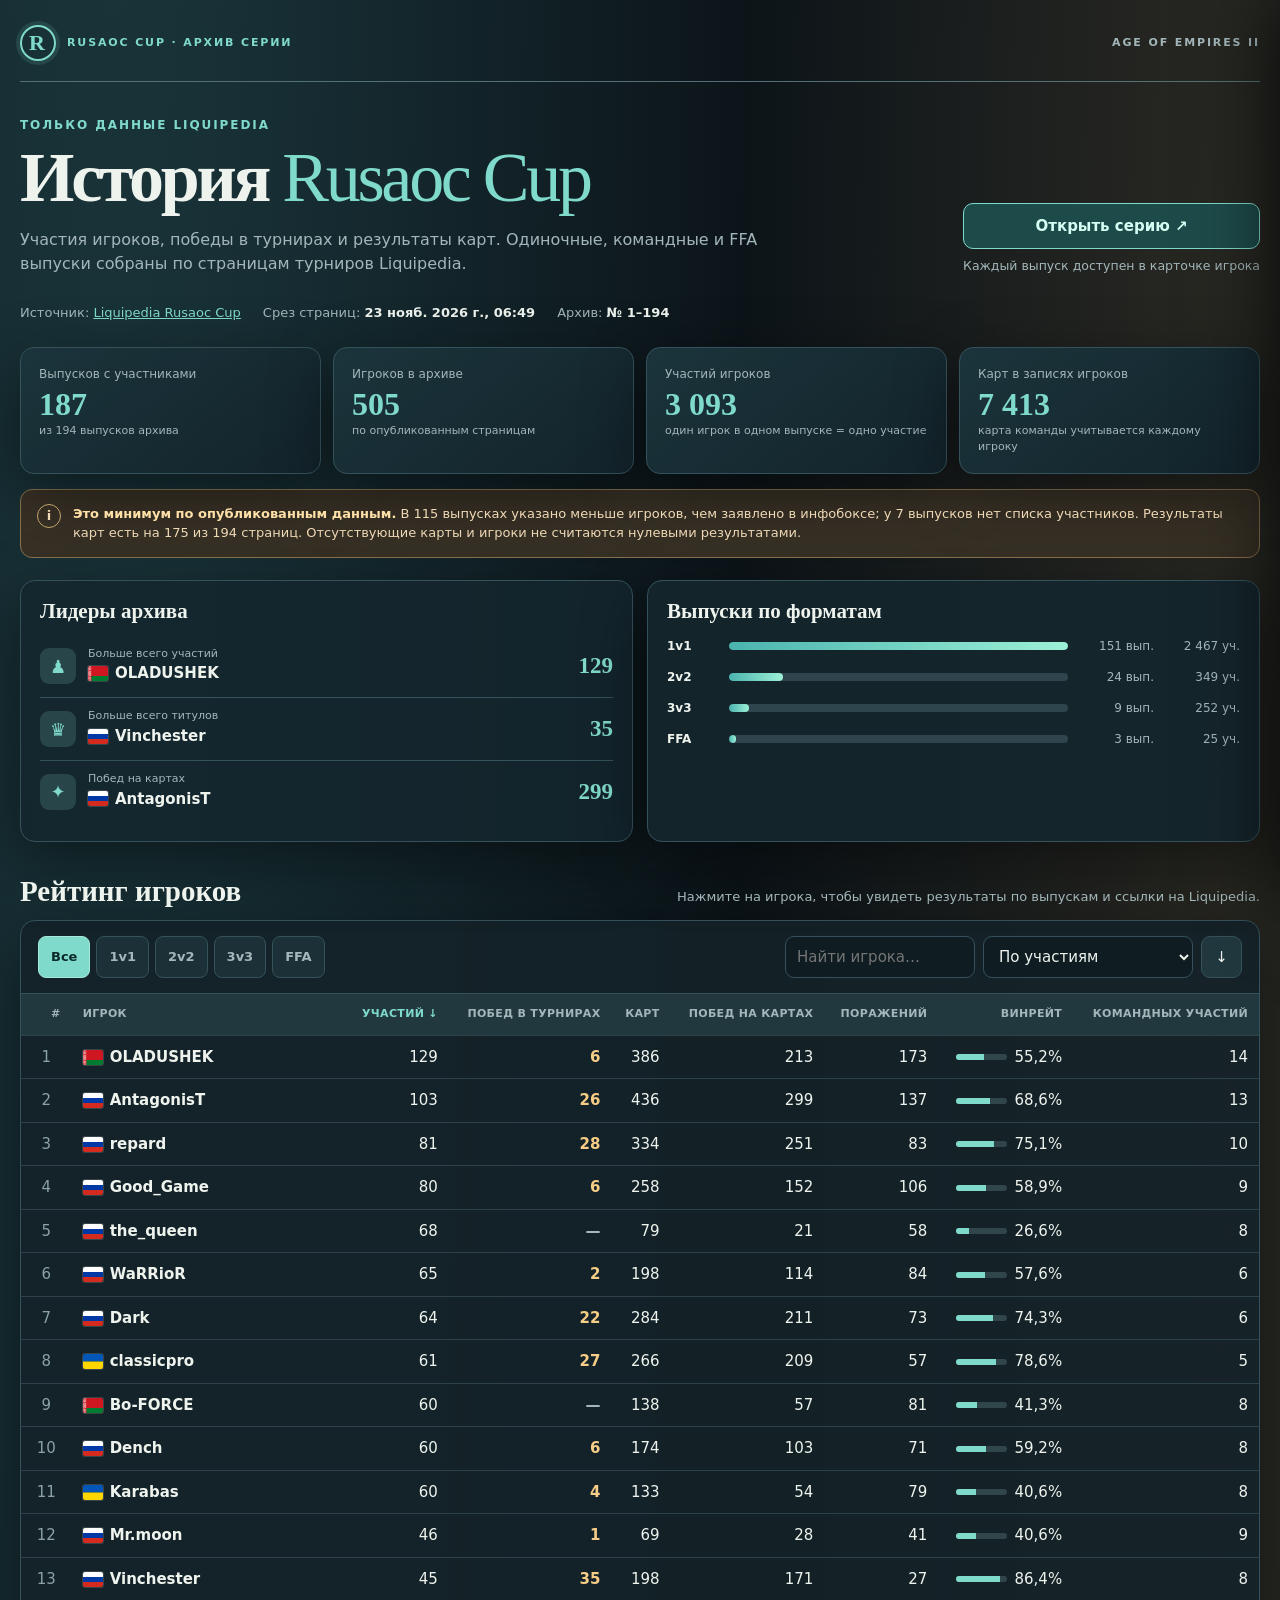
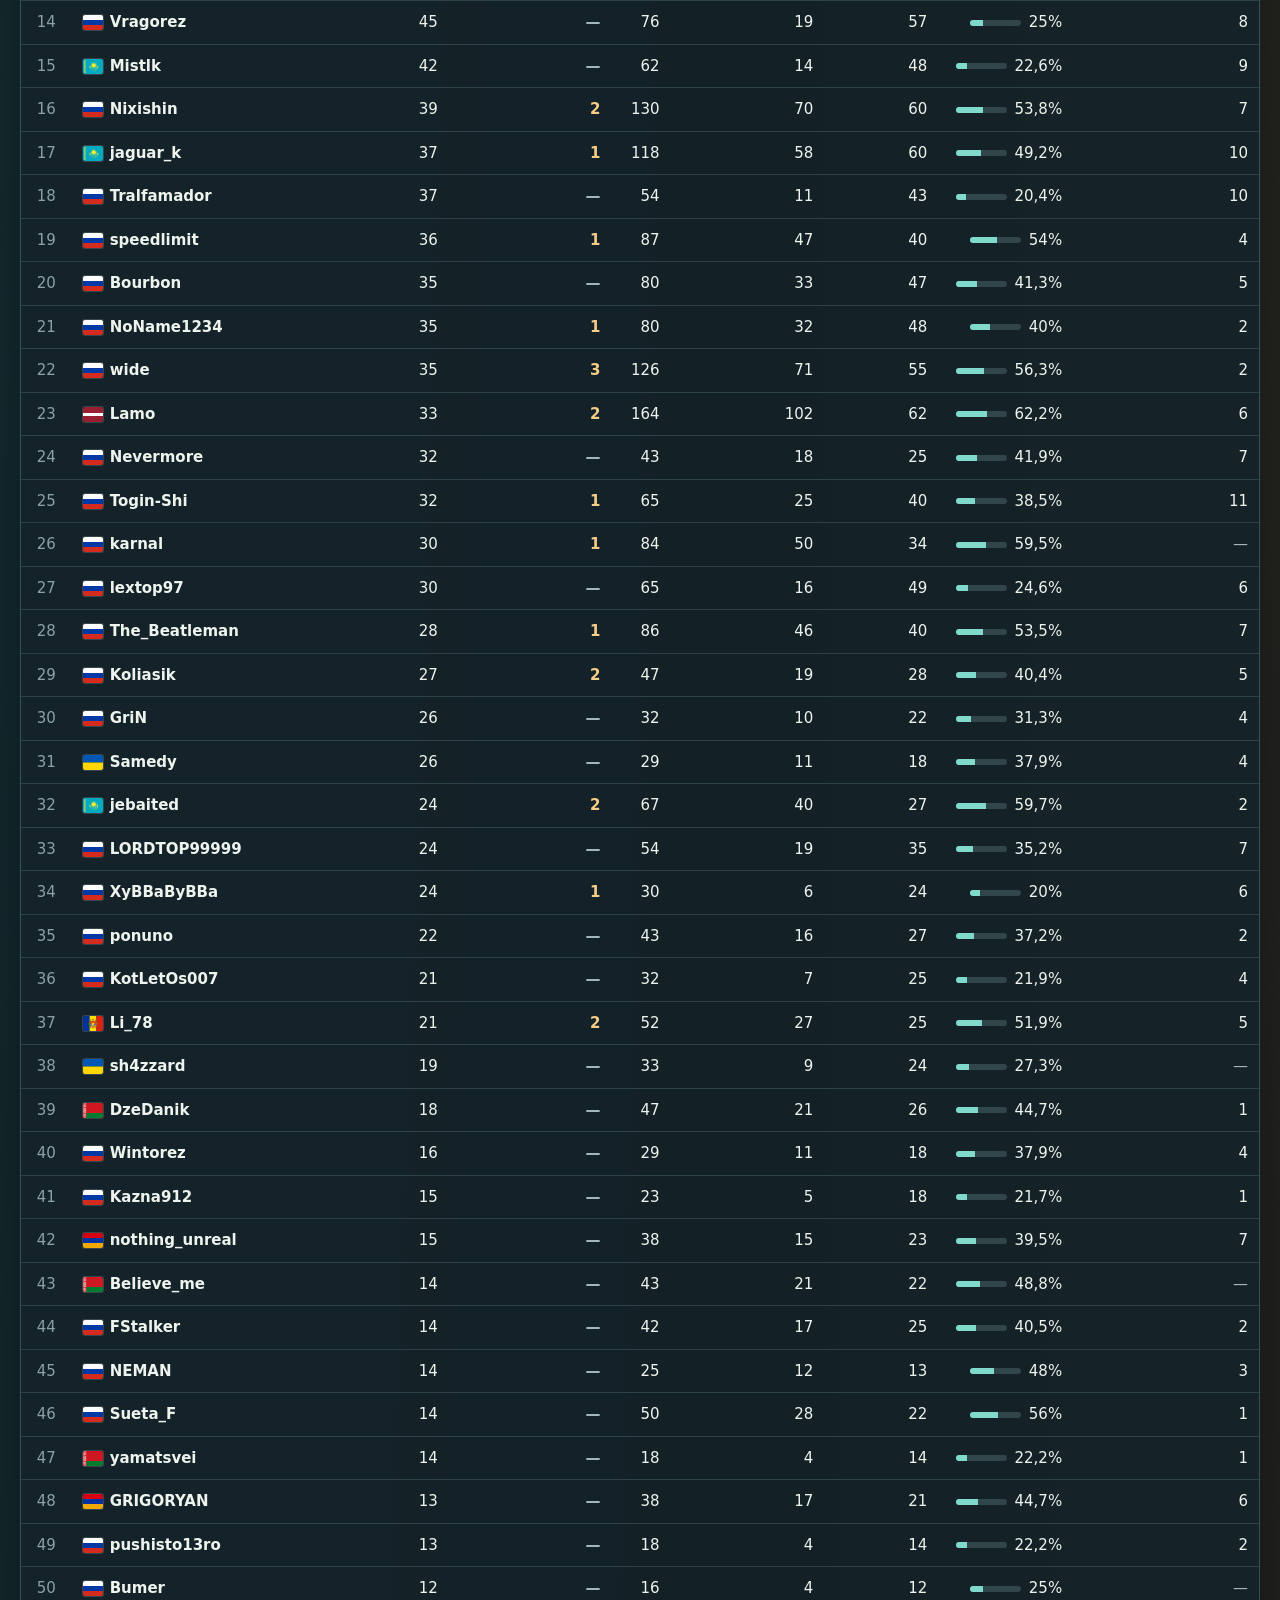
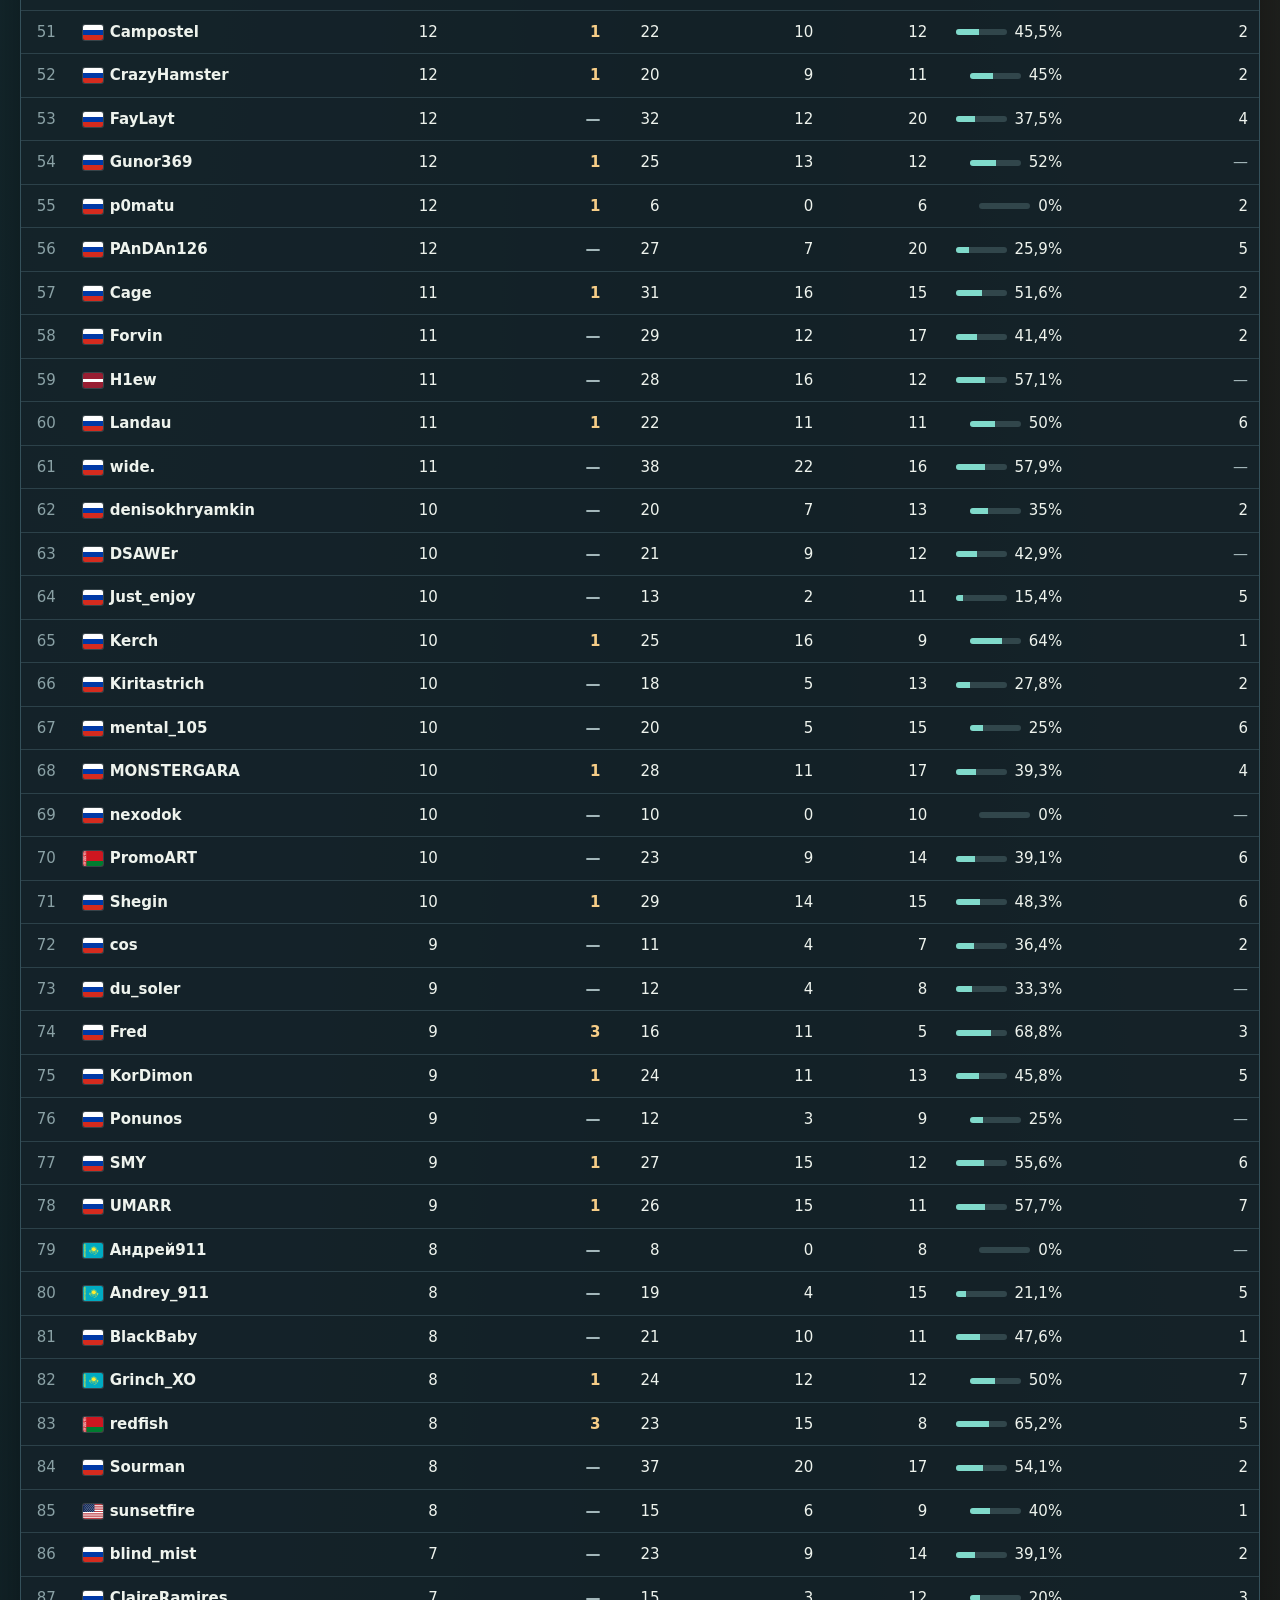
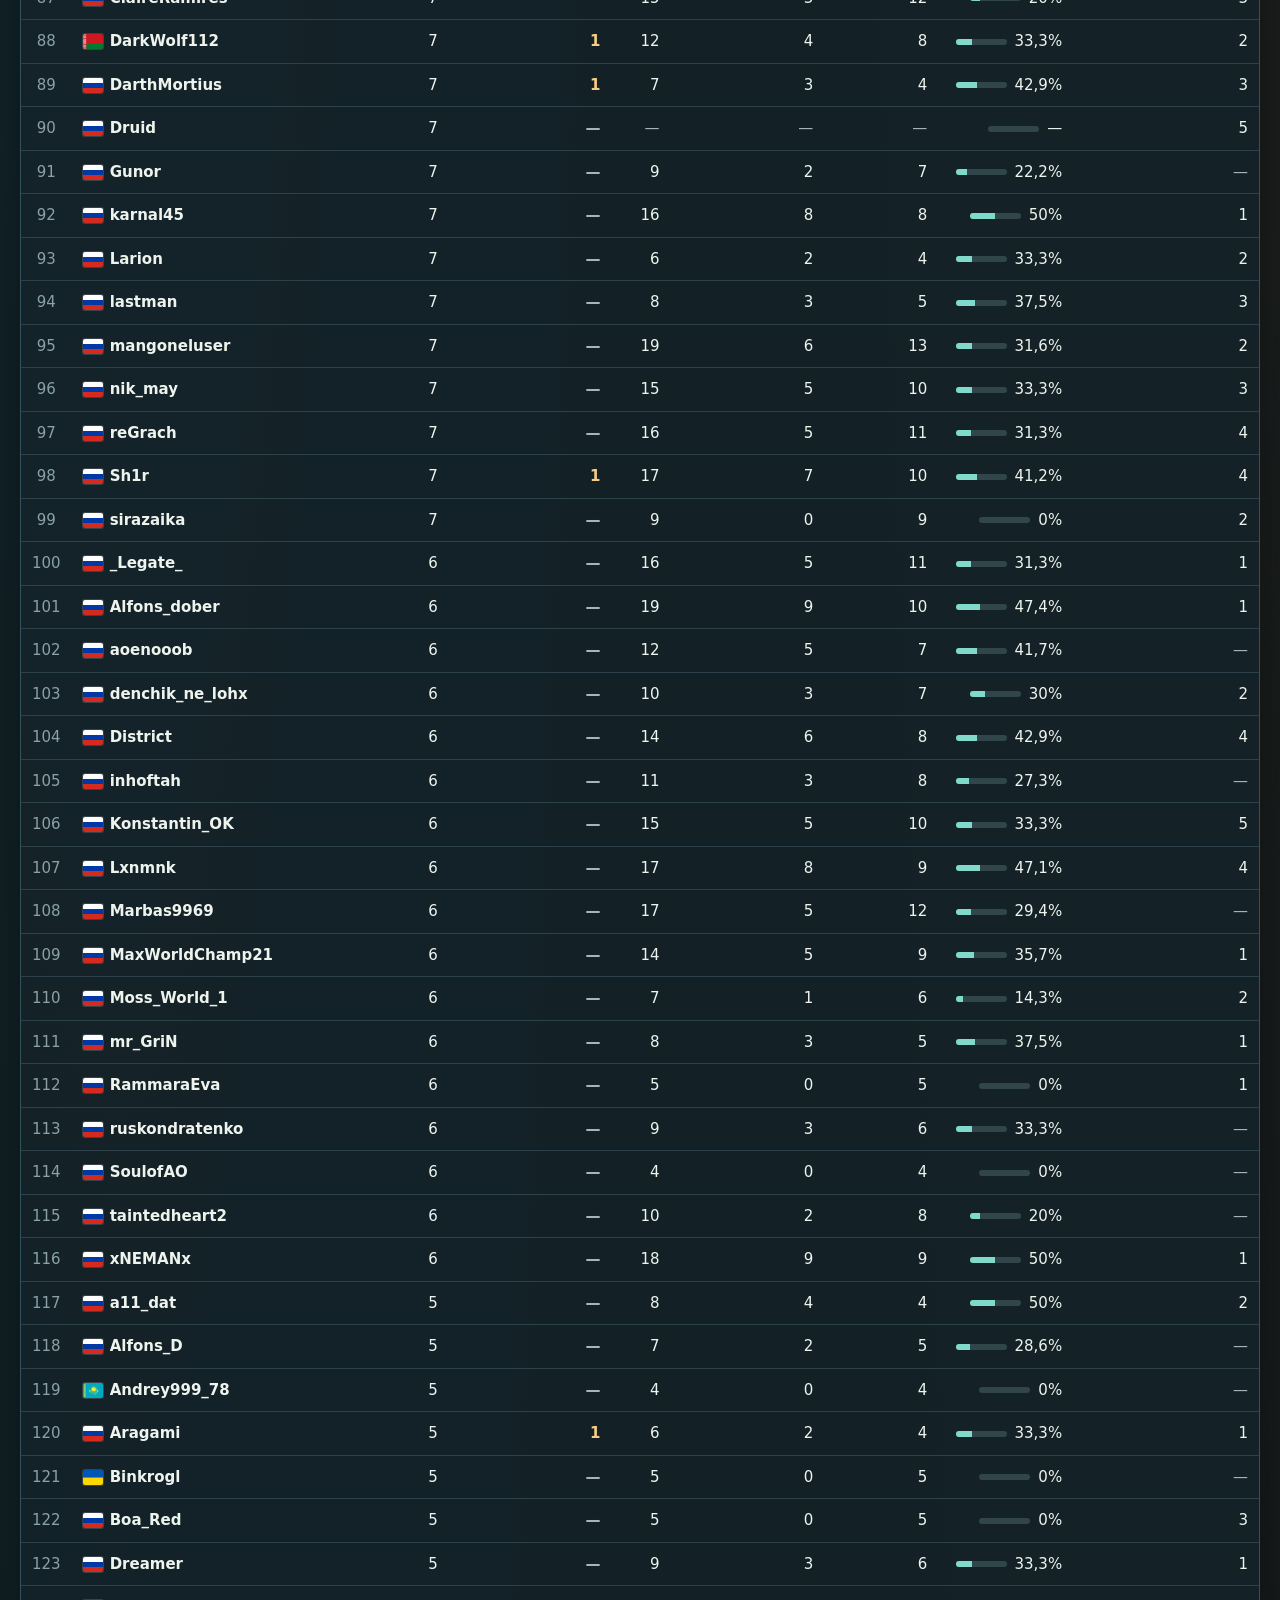
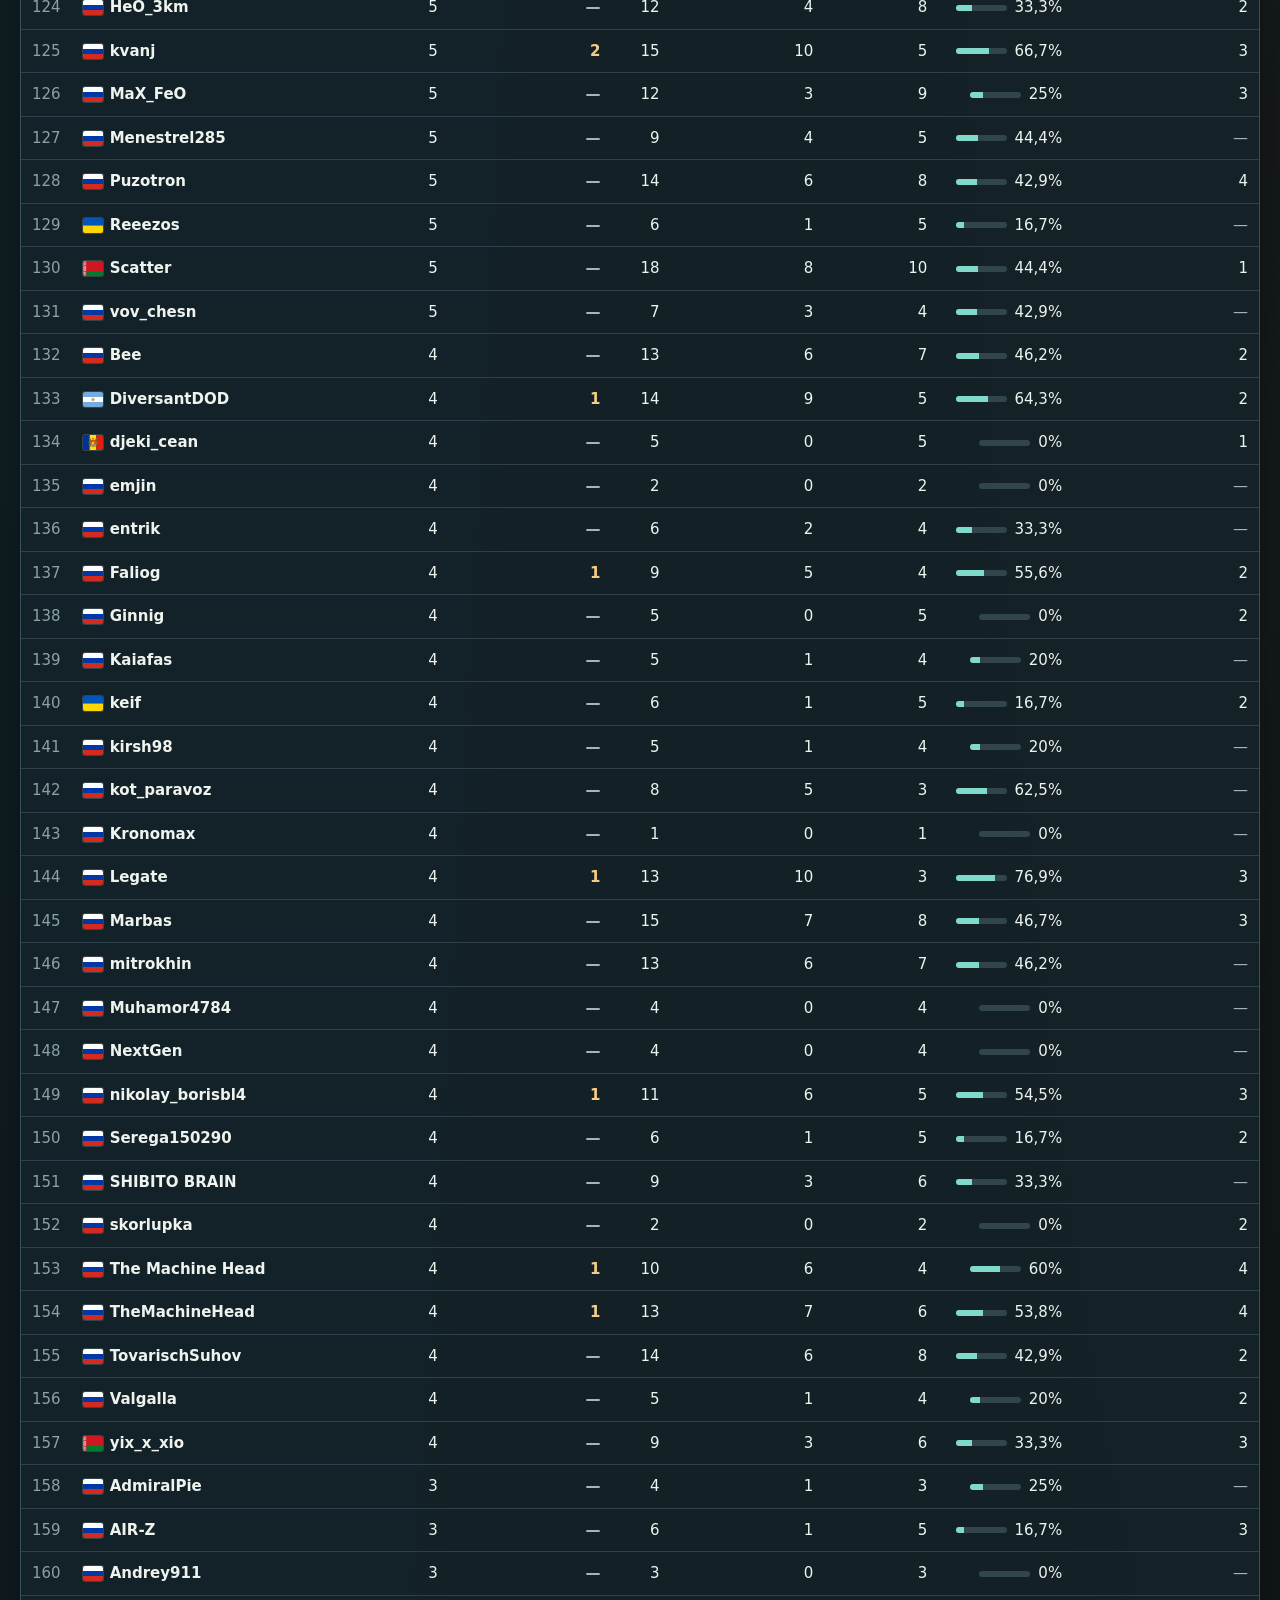
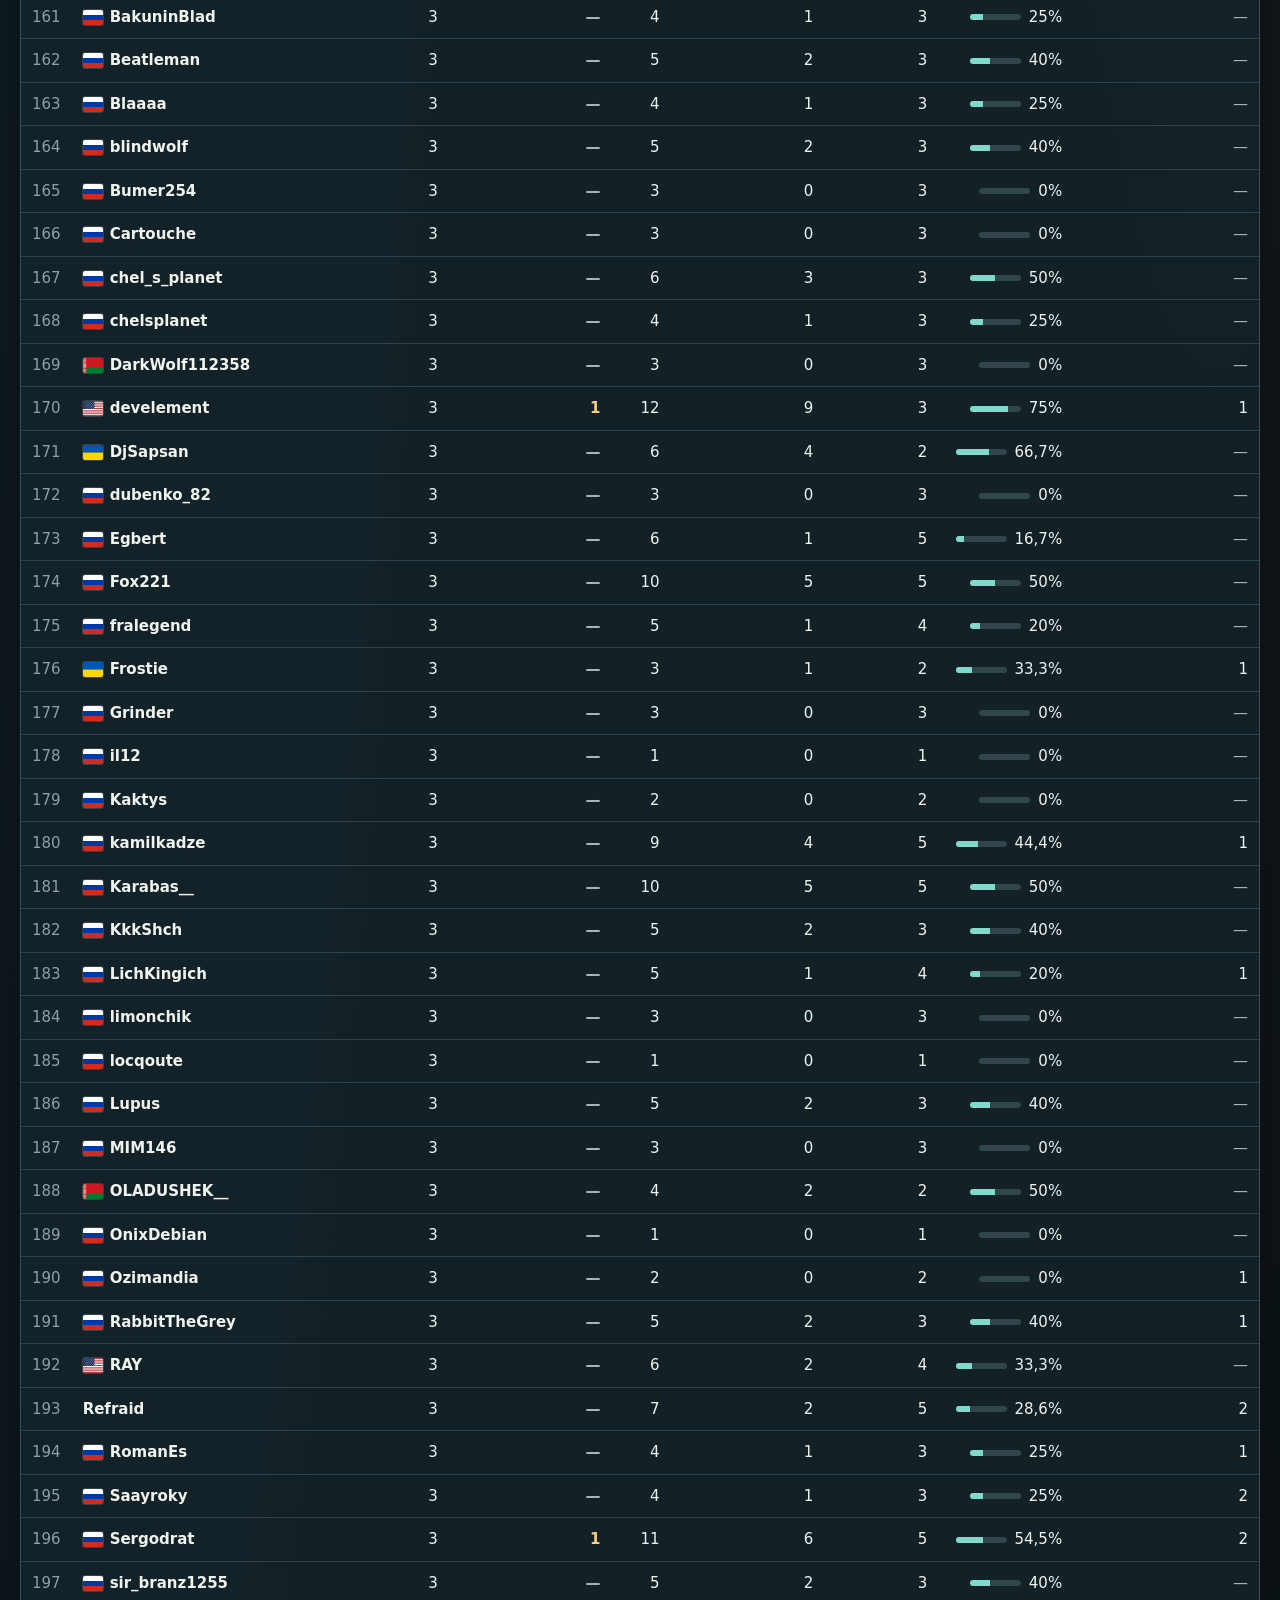
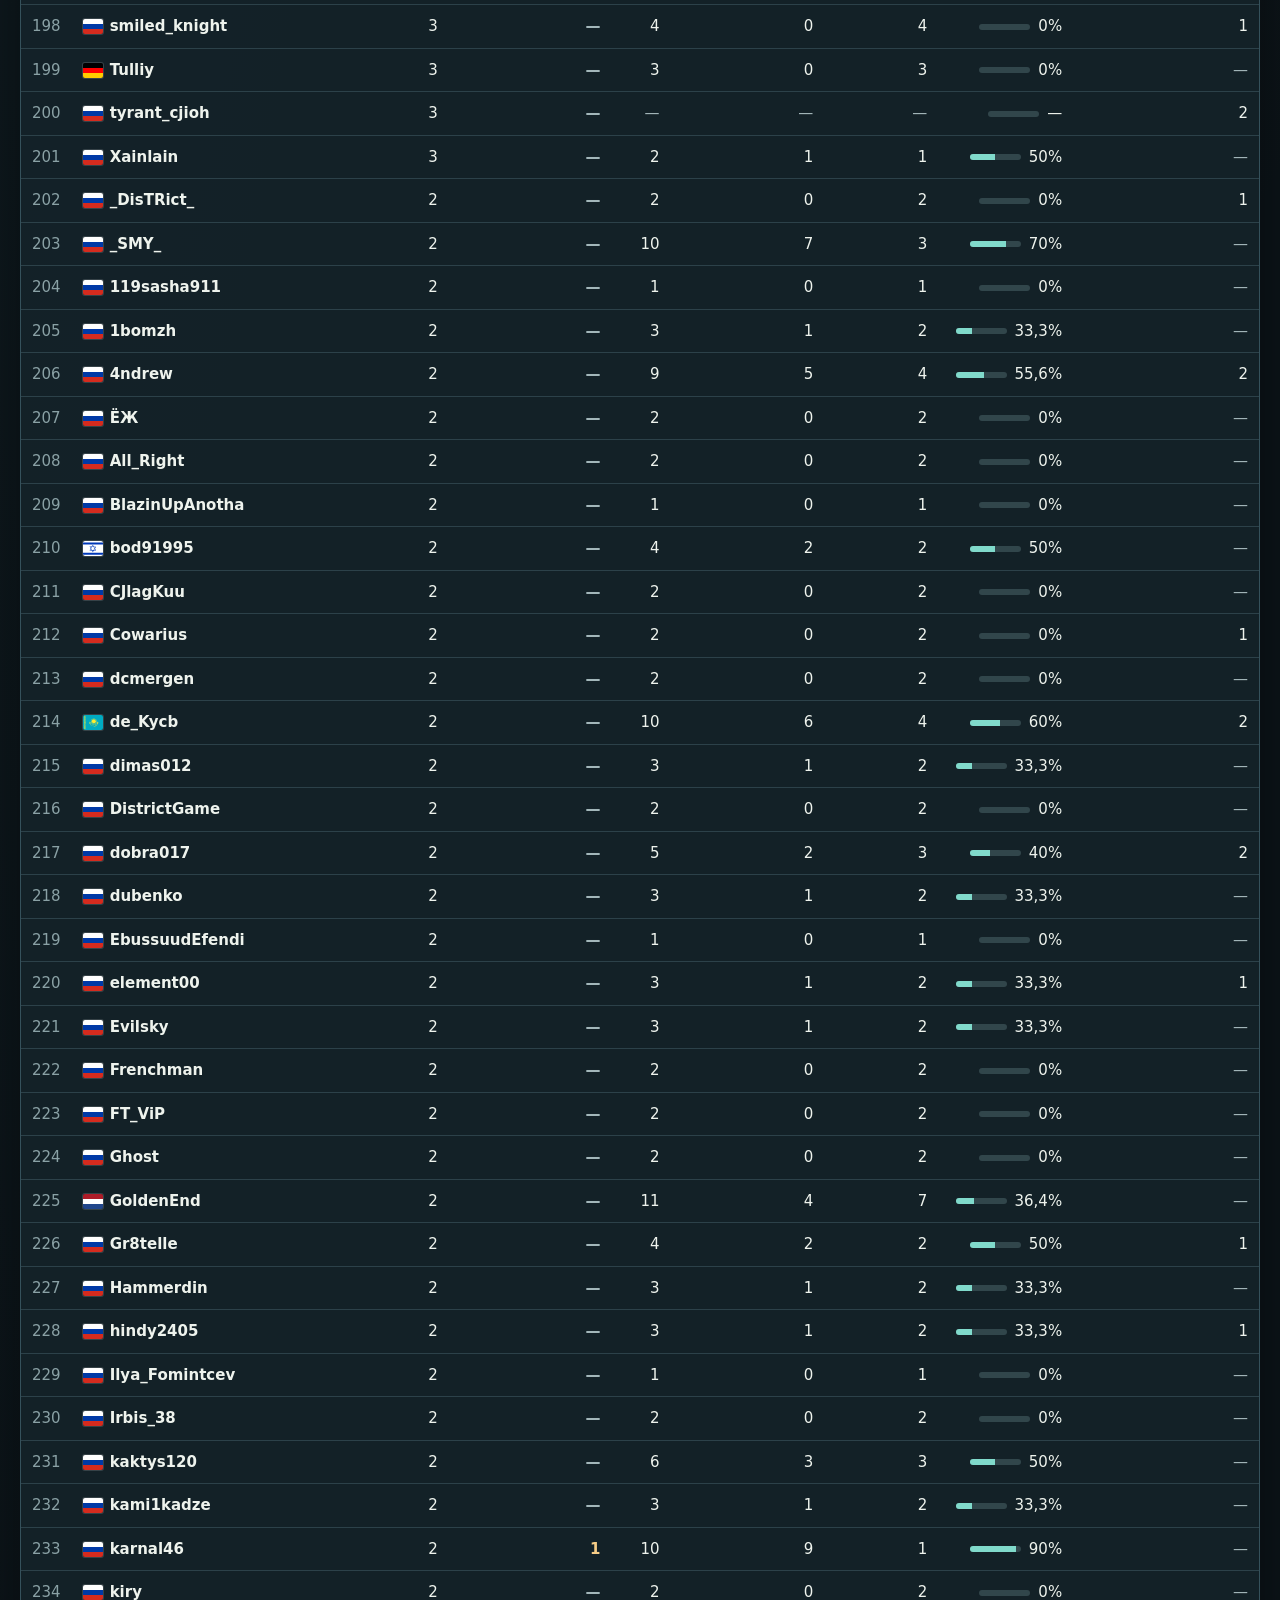
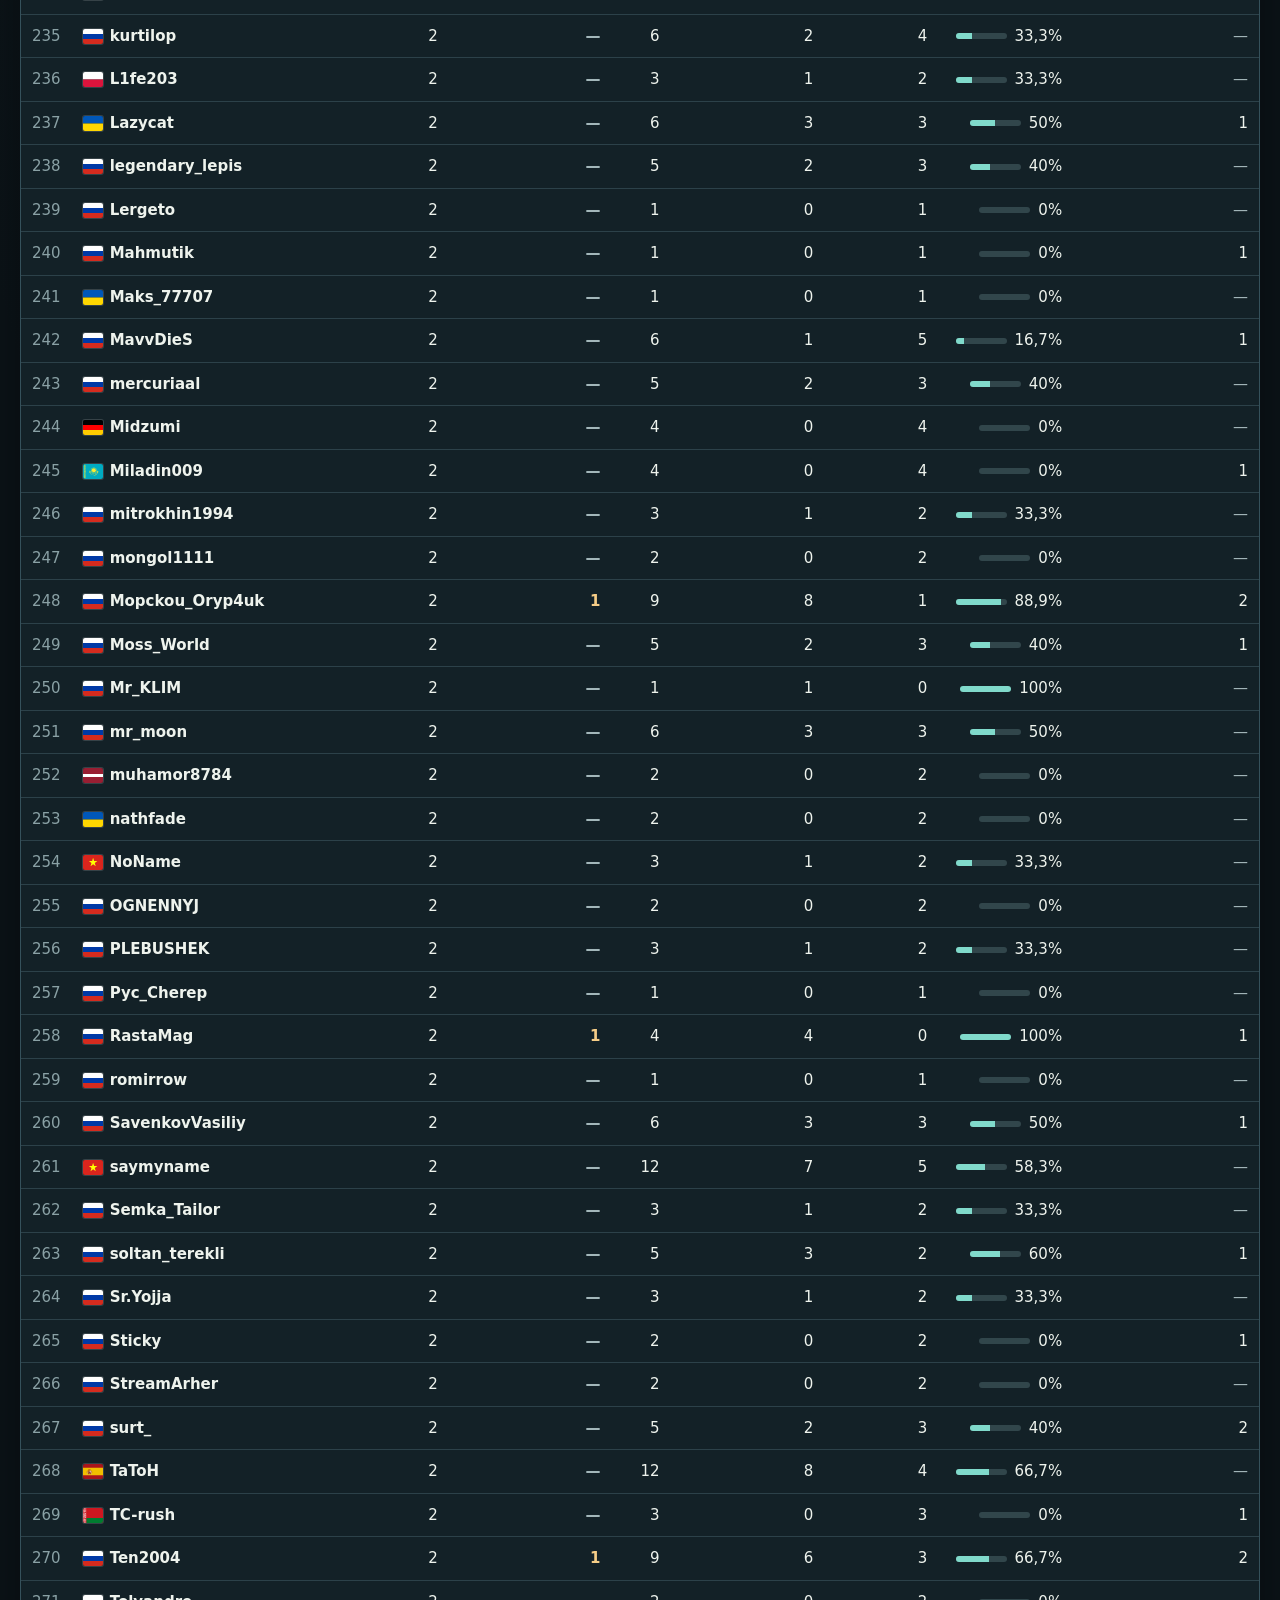
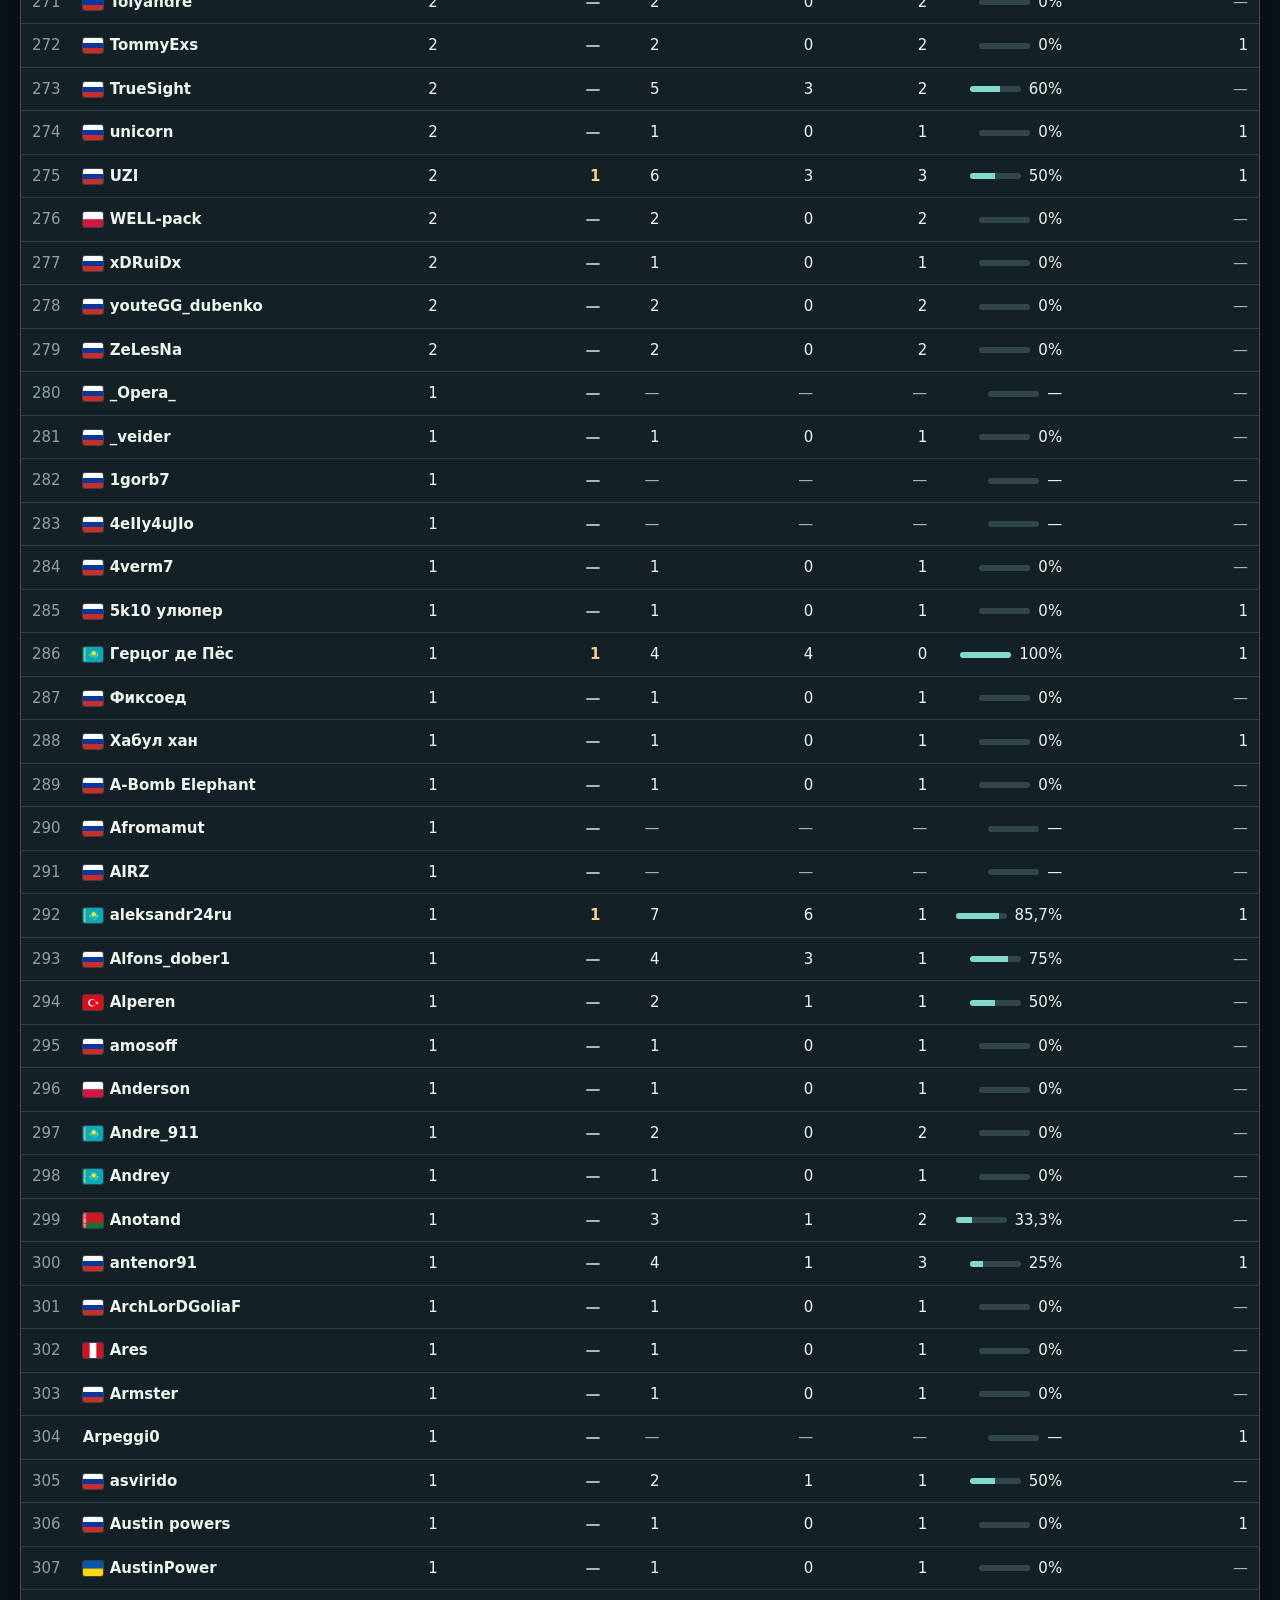
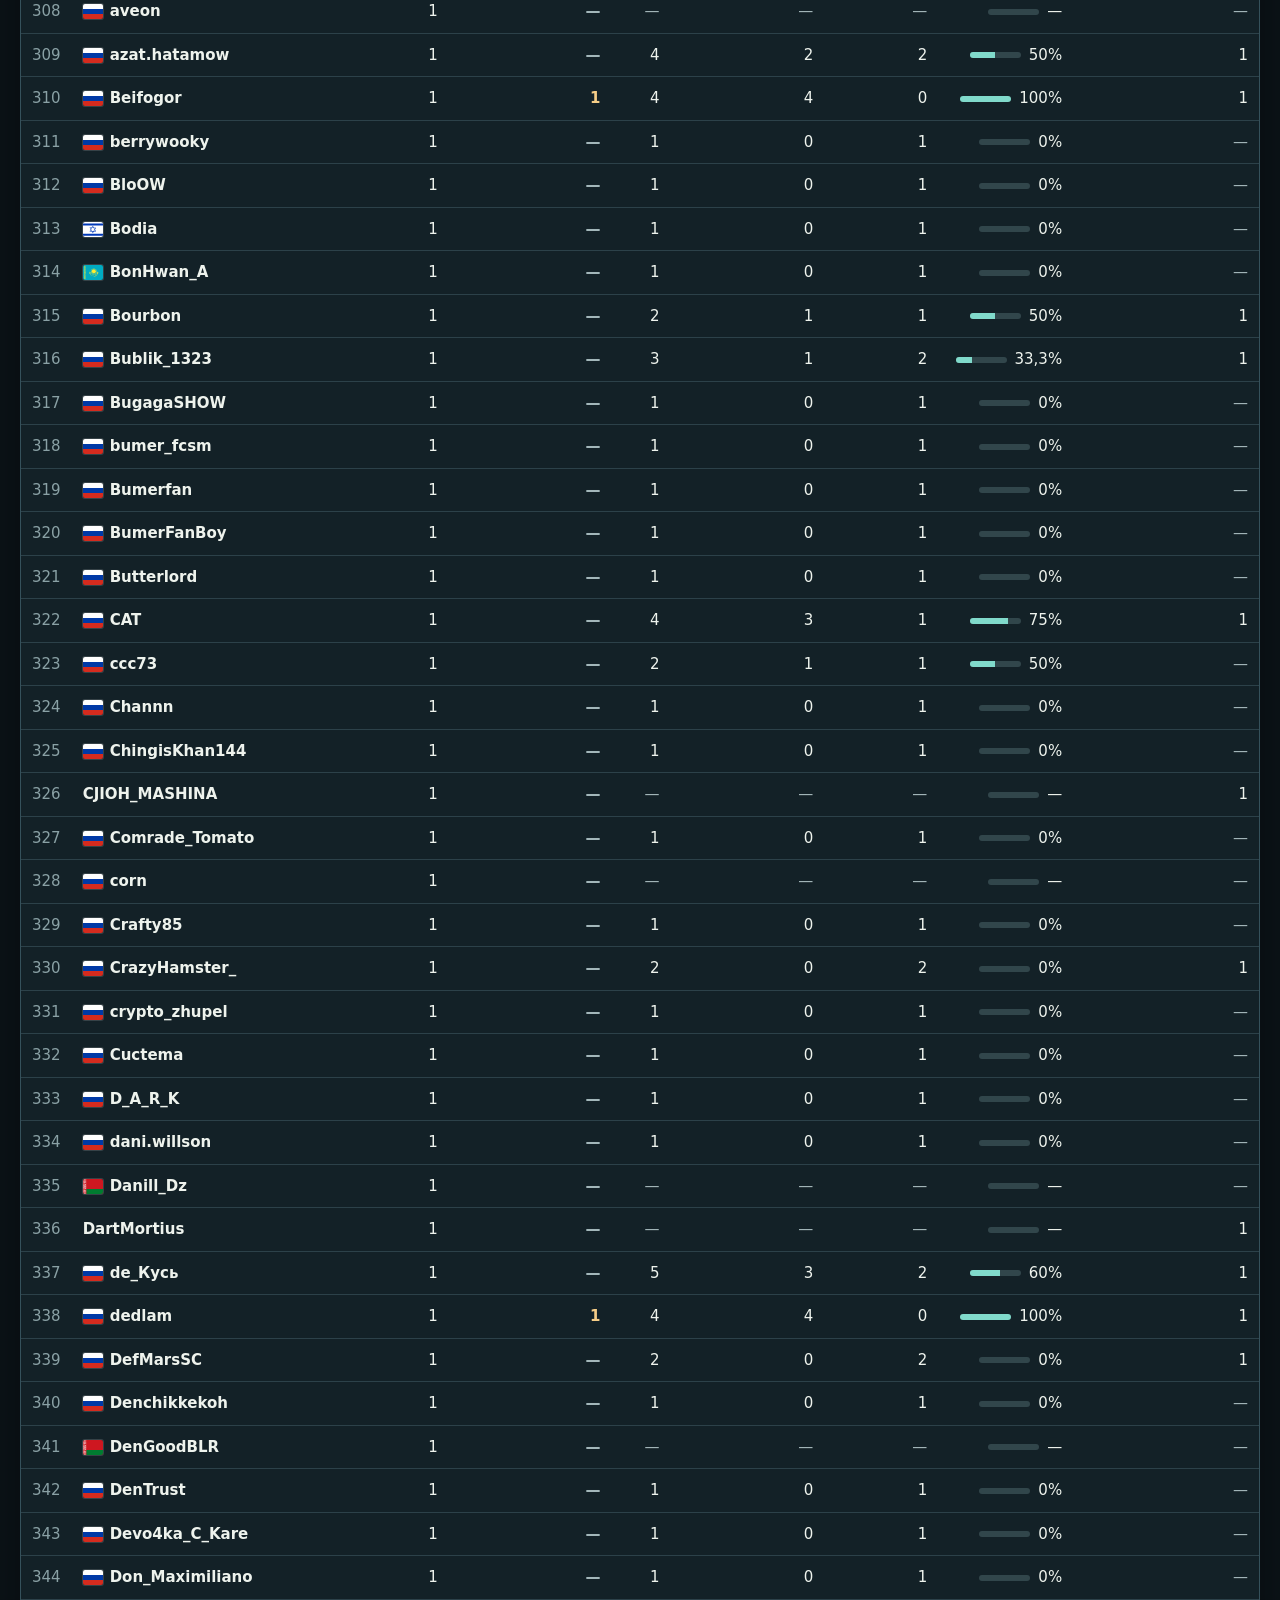
==== commit 62a7576e: "Update daily statistics snapshot" ====
--- a/site/rusaoc-cup-liquipedia.html
+++ b/site/rusaoc-cup-liquipedia.html
@@ -46,8 +46,8 @@
   <footer class="wrap">Неофициальная сводка по открытым страницам Liquipedia. Ссылки в карточках ведут к первичным данным. Обновление запланировано ежедневно на 00:00 по Гринвичу (UTC); дата последнего успешного среза указана вверху. <a href="https://github.com/Ryzhikoff/rusaoc-cup" target="_blank" rel="noopener noreferrer">Исходный код</a></footer>
   <div class="overlay" id="overlay"></div><aside class="drawer" id="drawer" role="dialog" aria-modal="true" aria-labelledby="drawer-heading" aria-hidden="true"><div class="drawer-head"><div class="drawer-name" id="drawer-name"></div><button class="close" id="close" type="button" aria-label="Закрыть">×</button></div><div id="drawer-body"></div></aside>
   <script id="aliases" type="application/json">{"3D!Bee":["3d.bee","Bee"],"_DisTRict_":["District"],"_Legate_":["Legate"],"_SMY_":["exGC_SMY","SMY"],"Alfons_D":["Alfons_dober","Alfons_dober1"],"Alfons_dober":["Alfons_D","Alfons_dober1"],"Alfons_dober1":["Alfons_D","Alfons_dober"],"Andrey":["Andrey_911"],"Andrey_911":["Andrey"],"AntagonisT":["i an ta go ni st i","iantagonisti"],"Bee":["3D!Bee","3d.bee"],"Beifogor":["Belfogor"],"Belfogor":["Beifogor"],"Bourbon":["ft_bourbon","TheGreatBourbon"],"classicpro":["lordofmos"],"Daniil":["daniil dz","daniil_dz","DzeDanik"],"Dark":["dark_of_empires"],"District":["_DisTRict_"],"DzeDanik":["Daniil","daniil dz","daniil_dz"],"exGC_SMY":["_SMY_","SMY"],"GRIGORYAN":["andao"],"H1ew":["h1ew (lamo)","Lamo"],"Karabas":["Karabas__"],"Karabas__":["Karabas"],"Koliasik":["Колясик"],"Lamo":["H1ew","h1ew (lamo)"],"Landau":["Landau_","p0pengaben"],"Landau_":["Landau","p0pengaben"],"Legate":["_Legate_"],"mangoneluser":["youtegg_mangoneluser"],"Marbas":["Marbas9969"],"Marbas9969":["Marbas"],"Mr.moon":["mr_moon"],"mr_moon":["Mr.moon"],"OLADUSHEK":["OLADUSHEK__"],"OLADUSHEK__":["OLADUSHEK"],"SMY":["_SMY_","exGC_SMY"],"TheGreatBourbon":["Bourbon","ft_bourbon"],"timurinho1436":["Timurinho_Hair"],"Timurinho_Hair":["timurinho1436"],"UMARR":["Rexan_"],"Vinchester":["vik_vinchester"],"Vragorez":["Vragorez4000"],"Vragorez4000":["Vragorez"],"WaRRioR":["vik_warrior"],"wide":["wide."],"wide.":["wide"]}</script>
-  <script id="countries" type="application/json">{"updated":"2026-11-22T05:59:28.476462+00:00","players":{"vinchester":{"code":"RU","source":"https://liquipedia.net/ageofempires/Vinchester"},"tatoh":{"code":"ES","source":"https://liquipedia.net/ageofempires/TaToH"},"goldenend":{"code":"NL","source":"https://liquipedia.net/ageofempires/GoldenEnd"},"repard":{"code":"RU","source":"https://liquipedia.net/ageofempires/Repard"},"mr.moon":{"code":"RU","source":"https://liquipedia.net/ageofempires/Mr.moon"},"dench":{"code":"RU","source":"https://liquipedia.net/ageofempires/Dench"},"aragami":{"code":"RU","source":"https://liquipedia.net/ageofempires/Rusaoc_Cup/25"},"the queen":{"code":"RU","source":"https://liquipedia.net/ageofempires/The_queen"},"samedy":{"code":"UA","source":"https://liquipedia.net/ageofempires/Rusaoc_Cup/62"},"grin":{"code":"RU","source":"https://liquipedia.net/ageofempires/GriN"},"saymyname":{"code":"VN","source":"https://liquipedia.net/ageofempires/Saymyname"},"cos":{"code":"RU","source":"https://liquipedia.net/ageofempires/Rusaoc_Cup/29"},"kerch":{"code":"RU","source":"https://liquipedia.net/ageofempires/Rusaoc_Cup/31"},"uzi":{"code":"RU","source":"https://liquipedia.net/ageofempires/Rusaoc_Cup/25"},"king marv":{"code":"DE","source":"https://liquipedia.net/ageofempires/King_Marv"},"nevermore":{"code":"RU","source":"https://liquipedia.net/ageofempires/Nevermore"},"tk kerch28rus":{"code":"RU","source":"https://liquipedia.net/ageofempires/Rusaoc_Cup/1"},"fred94":{"code":"RU","source":"https://liquipedia.net/ageofempires/Rusaoc_Cup/48"},"djsapsan":{"code":"UA","source":"https://liquipedia.net/ageofempires/Rusaoc_Cup/9"},"crazyhamster ":{"code":"RU","source":"https://liquipedia.net/ageofempires/Rusaoc_Cup/1"},"fred":{"code":"RU","source":"https://liquipedia.net/ageofempires/Rusaoc_Cup/18"},"crazyhamster":{"code":"RU","source":"https://liquipedia.net/ageofempires/Rusaoc_Cup/16"},"vov chesn":{"code":"RU","source":"https://liquipedia.net/ageofempires/Rusaoc_Cup/65"},"xainlain":{"code":"RU","source":"https://liquipedia.net/ageofempires/Rusaoc_Cup/4"},"pyc nana rge ":{"code":"RU","source":"https://liquipedia.net/ageofempires/Rusaoc_Cup/1"},"sibas fish":{"code":"RU","source":"https://liquipedia.net/ageofempires/Rusaoc_Cup/1"},"p0matu":{"code":"RU","source":"https://liquipedia.net/ageofempires/Rusaoc_Cup/18"},"speedlimit":{"code":"RU","source":"https://liquipedia.net/ageofempires/Speedlimit"},"locqoute":{"code":"RU","source":"https://liquipedia.net/ageofempires/Rusaoc_Cup/4"},"kronomax":{"code":"RU","source":"https://liquipedia.net/ageofempires/Rusaoc_Cup/4"},"ra.deep it":{"code":"RU","source":"https://liquipedia.net/ageofempires/Rusaoc_Cup/1"},"emjin":{"code":"RU","source":"https://liquipedia.net/ageofempires/Rusaoc_Cup/4"},"il12":{"code":"RU","source":"https://liquipedia.net/ageofempires/Rusaoc_Cup/3"},"classicpro":{"code":"UA","source":"https://liquipedia.net/ageofempires/Classicpro"},"skorlupka":{"code":"RU","source":"https://liquipedia.net/ageofempires/Rusaoc_Cup/23"},"pycchan":{"code":"RU","source":"https://liquipedia.net/ageofempires/Rusaoc_Cup/23"},"keif":{"code":"UA","source":"https://liquipedia.net/ageofempires/Rusaoc_Cup/23"},"neman":{"code":"RU","source":"https://liquipedia.net/ageofempires/Rusaoc_Cup/105"},"larion":{"code":"RU","source":"https://liquipedia.net/ageofempires/Rusaoc_Cup/65"},"warrior":{"code":"RU","source":"https://liquipedia.net/ageofempires/WaRRioR"},"oladushek":{"code":"BY","source":"https://liquipedia.net/ageofempires/OLADUSHEK"},"druid":{"code":"RU","source":"https://liquipedia.net/ageofempires/Rusaoc_Cup/23"},"blindwolf":{"code":"RU","source":"https://liquipedia.net/ageofempires/Rusaoc_Cup/4"},"kasard":{"code":"RU","source":"https://liquipedia.net/ageofempires/Rusaoc_Cup/2"},"sangvinic":{"code":"RU","source":"https://liquipedia.net/ageofempires/Rusaoc_Cup/2"},"corn":{"code":"RU","source":"https://liquipedia.net/ageofempires/Rusaoc_Cup/2"},"mr klim":{"code":"RU","source":"https://liquipedia.net/ageofempires/Rusaoc_Cup/8"},"ya zhorich":{"code":"RU","source":"https://liquipedia.net/ageofempires/Rusaoc_Cup/2"},"aveon":{"code":"RU","source":"https://liquipedia.net/ageofempires/Rusaoc_Cup/2"},"darthmortius":{"code":"RU","source":"https://liquipedia.net/ageofempires/Rusaoc_Cup/18"},"119sasha911":{"code":"RU","source":"https://liquipedia.net/ageofempires/Rusaoc_Cup/88"},"onixdebian":{"code":"RU","source":"https://liquipedia.net/ageofempires/Rusaoc_Cup/5"},"sashkalash":{"code":"RU","source":"https://liquipedia.net/ageofempires/Rusaoc_Cup/3"},"tsargoroh":{"code":"RU","source":"https://liquipedia.net/ageofempires/Rusaoc_Cup/5"},"bugagashow":{"code":"RU","source":"https://liquipedia.net/ageofempires/Rusaoc_Cup/6"},"semka tailor":{"code":"RU","source":"https://liquipedia.net/ageofempires/Rusaoc_Cup/8"},"lord penddlethon":{"code":"RU","source":"https://liquipedia.net/ageofempires/Rusaoc_Cup/7"},"ilya fomintcev":{"code":"RU","source":"https://liquipedia.net/ageofempires/Rusaoc_Cup/8"},"pyc cherep":{"code":"RU","source":"https://liquipedia.net/ageofempires/Rusaoc_Cup/9"}," opera ":{"code":"RU","source":"https://liquipedia.net/ageofempires/Rusaoc_Cup/8"},"moskalq":{"code":"RU","source":"https://liquipedia.net/ageofempires/Rusaoc_Cup/8"},"stef":{"code":"RU","source":"https://liquipedia.net/ageofempires/Rusaoc_Cup/8"},"4eiiy4ujio":{"code":"RU","source":"https://liquipedia.net/ageofempires/Rusaoc_Cup/8"},"romirrow":{"code":"RU","source":"https://liquipedia.net/ageofempires/Rusaoc_Cup/9"},"supplife":{"code":"RU","source":"https://liquipedia.net/ageofempires/Rusaoc_Cup/8"},"pyc temhb1u":{"code":"RU","source":"https://liquipedia.net/ageofempires/Rusaoc_Cup/9"},"themony":{"code":"RU","source":"https://liquipedia.net/ageofempires/Rusaoc_Cup/11"},"tyrant cjioh":{"code":"RU","source":"https://liquipedia.net/ageofempires/Rusaoc_Cup/11"},"jsft123":{"code":"RU","source":"https://liquipedia.net/ageofempires/Rusaoc_Cup/13"},"mony":{"code":"RU","source":"https://liquipedia.net/ageofempires/Rusaoc_Cup/14"},"lastman":{"code":"RU","source":"https://liquipedia.net/ageofempires/Rusaoc_Cup/181"},"dark":{"code":"RU","source":"https://liquipedia.net/ageofempires/Dark"},"xybbabybba":{"code":"RU","source":"https://liquipedia.net/ageofempires/XyBBaByBBa"},"ozimandia":{"code":"RU","source":"https://liquipedia.net/ageofempires/Rusaoc_Cup/28"},"xdruidx":{"code":"RU","source":"https://liquipedia.net/ageofempires/Rusaoc_Cup/28"},"cage":{"code":"RU","source":"https://liquipedia.net/ageofempires/Dench"},"karnal46":{"code":"RU","source":"https://liquipedia.net/ageofempires/Rusaoc_Cup/52"},"taintedheart2":{"code":"RU","source":"https://liquipedia.net/ageofempires/Rusaoc_Cup/100/Qualifier/2"},"nathfade":{"code":"UA","source":"https://liquipedia.net/ageofempires/Rusaoc_Cup/48"},"kaktys120":{"code":"RU","source":"https://liquipedia.net/ageofempires/Rusaoc_Cup/51"},"thegreatbourbon":{"code":"RU","source":"https://liquipedia.net/ageofempires/Rusaoc_Cup/48"},"cowarius":{"code":"RU","source":"https://liquipedia.net/ageofempires/Rusaoc_Cup/48"},"good game":{"code":"RU","source":"https://liquipedia.net/ageofempires/Good_Game"},"rusafrika":{"code":"RU","source":"https://liquipedia.net/ageofempires/Rusaoc_Cup/48"},"tootons":{"code":"UA","source":"https://liquipedia.net/ageofempires/Rusaoc_Cup/48"},"wokiput":{"code":"RU","source":"https://liquipedia.net/ageofempires/Rusaoc_Cup/48"},"truesight":{"code":"RU","source":"https://liquipedia.net/ageofempires/Rusaoc_Cup/52"},"nexodok":{"code":"RU","source":"https://liquipedia.net/ageofempires/Rusaoc_Cup/66"},"menestrel285":{"code":"RU","source":"https://liquipedia.net/ageofempires/Rusaoc_Cup/65"},"fralegend":{"code":"RU","source":"https://liquipedia.net/ageofempires/Rusaoc_Cup/48"},"qwin70":{"code":"RU","source":"https://liquipedia.net/ageofempires/Rusaoc_Cup/48"},"sticky":{"code":"RU","source":"https://liquipedia.net/ageofempires/Rusaoc_Cup/50"},"nextgen":{"code":"RU","source":"https://liquipedia.net/ageofempires/Rusaoc_Cup/65"},"admiralpie":{"code":"RU","source":"https://liquipedia.net/ageofempires/Rusaoc_Cup/113"},"tulliy":{"code":"DE","source":"https://liquipedia.net/ageofempires/Rusaoc_Cup/155"},"karabas":{"code":"UA","source":"https://liquipedia.net/ageofempires/Karabas"},"wintorez":{"code":"RU","source":"https://liquipedia.net/ageofempires/Rusaoc_Cup/120"},"believe me":{"code":"BY","source":"https://liquipedia.net/ageofempires/Believe_me"},"aoenooob":{"code":"RU","source":"https://liquipedia.net/ageofempires/Rusaoc_Cup/119"},"jebaited":{"code":"KZ","source":"https://liquipedia.net/ageofempires/Jebaited"},"grinder":{"code":"RU","source":"https://liquipedia.net/ageofempires/Rusaoc_Cup/37"},"streambrosilver":{"code":"RU","source":"https://liquipedia.net/ageofempires/Rusaoc_Cup/37"},"kkkshch":{"code":"RU","source":"https://liquipedia.net/ageofempires/Rusaoc_Cup/66"},"anderson":{"code":"PL","source":"https://liquipedia.net/ageofempires/Rusaoc_Cup/36"},"bod91995":{"code":"IL","source":"https://liquipedia.net/ageofempires/Rusaoc_Cup/52"},"homidoido":{"code":"RU","source":"https://liquipedia.net/ageofempires/Rusaoc_Cup/33"},"rastamag":{"code":"RU","source":"https://liquipedia.net/ageofempires/Rusaoc_Cup/153"},"afromamut":{"code":"RU","source":"https://liquipedia.net/ageofempires/Rusaoc_Cup/32"},"frostie":{"code":"UA","source":"https://liquipedia.net/ageofempires/Rusaoc_Cup/29"},"ft vip":{"code":"RU","source":"https://liquipedia.net/ageofempires/Rusaoc_Cup/29"},"unicorn":{"code":"RU","source":"https://liquipedia.net/ageofempires/Rusaoc_Cup/29"},"tolyandre":{"code":"RU","source":"https://liquipedia.net/ageofempires/Rusaoc_Cup/29"},"comrade tomato":{"code":"RU","source":"https://liquipedia.net/ageofempires/Rusaoc_Cup/29"},"lazycat":{"code":"UA","source":"https://liquipedia.net/ageofempires/Rusaoc_Cup/28"},"ro mary di":{"code":"RU","source":"https://liquipedia.net/ageofempires/Rusaoc_Cup/52"},"evilsky":{"code":"RU","source":"https://liquipedia.net/ageofempires/Rusaoc_Cup/54"},"dimas012":{"code":"RU","source":"https://liquipedia.net/ageofempires/Rusaoc_Cup/52"},"elizakolmakov":{"code":"RU","source":"https://liquipedia.net/ageofempires/Rusaoc_Cup/52"},"asvirido":{"code":"RU","source":"https://liquipedia.net/ageofempires/Rusaoc_Cup/52"},"lordtop99999":{"code":"RU","source":"https://liquipedia.net/ageofempires/Rusaoc_Cup/186"},"bourbon":{"code":"RU","source":"https://liquipedia.net/ageofempires/Bourbon"},"cartouche":{"code":"RU","source":"https://liquipedia.net/ageofempires/Rusaoc_Cup/57"},"muhamor8784":{"code":"LV","source":"https://liquipedia.net/ageofempires/Rusaoc_Cup/80"},"micadevcon":{"code":"RU","source":"https://liquipedia.net/ageofempires/Rusaoc_Cup/52"},"sodomqt":{"code":"RU","source":"https://liquipedia.net/ageofempires/Rusaoc_Cup/52"},"imajigran":{"code":"RU","source":"https://liquipedia.net/ageofempires/Rusaoc_Cup/52"}," veider":{"code":"RU","source":"https://liquipedia.net/ageofempires/Rusaoc_Cup/52"},"bo-force":{"code":"BY","source":"https://liquipedia.net/ageofempires/Bo-FORCE"},"entrik":{"code":"RU","source":"https://liquipedia.net/ageofempires/Rusaoc_Cup/55"},"blackbaby":{"code":"RU","source":"https://liquipedia.net/ageofempires/BlackBaby"},"lergeto":{"code":"RU","source":"https://liquipedia.net/ageofempires/Rusaoc_Cup/60"},"blazinupanotha":{"code":"RU","source":"https://liquipedia.net/ageofempires/Rusaoc_Cup/101"},"1gorb7":{"code":"RU","source":"https://liquipedia.net/ageofempires/Rusaoc_Cup/52"},"sakh stream":{"code":"RU","source":"https://liquipedia.net/ageofempires/Rusaoc_Cup/52"},"dengoodblr":{"code":"BY","source":"https://liquipedia.net/ageofempires/Rusaoc_Cup/52"},"andrey999 78":{"code":"KZ","source":"https://liquipedia.net/ageofempires/Rusaoc_Cup/55"},"xuncoh":{"code":"RU","source":"https://liquipedia.net/ageofempires/Rusaoc_Cup/52"},"kot paravoz":{"code":"RU","source":"https://liquipedia.net/ageofempires/Rusaoc_Cup/57"},"tralfamador":{"code":"RU","source":"https://liquipedia.net/ageofempires/Tralfamador"},"maks 77707":{"code":"UA","source":"https://liquipedia.net/ageofempires/Rusaoc_Cup/52"},"ruskondratenko":{"code":"RU","source":"https://liquipedia.net/ageofempires/Rusaoc_Cup/92"},"hjak":{"code":"RU","source":"https://liquipedia.net/ageofempires/Rusaoc_Cup/51"},"hammerdin":{"code":"RU","source":"https://liquipedia.net/ageofempires/Rusaoc_Cup/55"},"toprad1":{"code":"RU","source":"https://liquipedia.net/ageofempires/Rusaoc_Cup/51"},"veidenlars":{"code":"RU","source":"https://liquipedia.net/ageofempires/Rusaoc_Cup/51"},"yuriandiy":{"code":"RU","source":"https://liquipedia.net/ageofempires/Rusaoc_Cup/51"},"tso aoe":{"code":"RU","source":"https://liquipedia.net/ageofempires/Rusaoc_Cup/51"},"antagonist":{"code":"RU","source":"https://liquipedia.net/ageofempires/IAnTaGoNiStI"},"lev 870110-21":{"code":"RU","source":"https://liquipedia.net/ageofempires/Rusaoc_Cup/51"},"llyolik":{"code":"RU","source":"https://liquipedia.net/ageofempires/Rusaoc_Cup/53"},"du soler":{"code":"RU","source":"https://liquipedia.net/ageofempires/Rusaoc_Cup/129"},"bumer":{"code":"RU","source":"https://liquipedia.net/ageofempires/Rusaoc_Cup/85"},"sh4zzard":{"code":"UA","source":"https://liquipedia.net/ageofempires/Sh4zzard"},"denisokhryamkin":{"code":"RU","source":"https://liquipedia.net/ageofempires/Rusaoc_Cup/118"},"kamilkadze":{"code":"RU","source":"https://liquipedia.net/ageofempires/Rusaoc_Cup/71"},"kaiafas":{"code":"RU","source":"https://liquipedia.net/ageofempires/Rusaoc_Cup/60"},"irbis 38":{"code":"RU","source":"https://liquipedia.net/ageofempires/Rusaoc_Cup/54"},"streamarher":{"code":"RU","source":"https://liquipedia.net/ageofempires/Rusaoc_Cup/62"},"peromant":{"code":"RU","source":"https://liquipedia.net/ageofempires/Rusaoc_Cup/53"},"limonchik":{"code":"RU","source":"https://liquipedia.net/ageofempires/Rusaoc_Cup/60"},"ldiavoletta":{"code":"RU","source":"https://liquipedia.net/ageofempires/Rusaoc_Cup/53"},"poncchik29":{"code":"RU","source":"https://liquipedia.net/ageofempires/Rusaoc_Cup/53"},"4verm7":{"code":"RU","source":"https://liquipedia.net/ageofempires/Rusaoc_Cup/53"},"soulofao":{"code":"RU","source":"https://liquipedia.net/ageofempires/Rusaoc_Cup/66"},"dsawer":{"code":"RU","source":"https://liquipedia.net/ageofempires/Rusaoc_Cup/76"},"koliasik":{"code":"RU","source":"https://liquipedia.net/ageofempires/Koliasik"},"serega150290":{"code":"RU","source":"https://liquipedia.net/ageofempires/Rusaoc_Cup/168"},"lazycatz":{"code":"UA","source":"https://liquipedia.net/ageofempires/Rusaoc_Cup/54"},"gogei10":{"code":"RU","source":"https://liquipedia.net/ageofempires/Rusaoc_Cup/54"},"binkrogl":{"code":"UA","source":"https://liquipedia.net/ageofempires/Rusaoc_Cup/58"},"ognennyj":{"code":"RU","source":"https://liquipedia.net/ageofempires/OGNENNYJ"},"dani.willson":{"code":"RU","source":"https://liquipedia.net/ageofempires/Rusaoc_Cup/55"},"sexgiant":{"code":"RU","source":"https://liquipedia.net/ageofempires/Rusaoc_Cup/55"},"rosaalua":{"code":"RU","source":"https://liquipedia.net/ageofempires/Rusaoc_Cup/55"},"vragorez":{"code":"RU","source":"https://liquipedia.net/ageofempires/Vragorez"},"rodion nikandrov":{"code":"RU","source":"https://liquipedia.net/ageofempires/Rusaoc_Cup/55"},"kaktys":{"code":"RU","source":"https://liquipedia.net/ageofempires/Rusaoc_Cup/60"},"андрей911":{"code":"KZ","source":"https://liquipedia.net/ageofempires/Rusaoc_Cup/63"},"kirsh98":{"code":"RU","source":"https://liquipedia.net/ageofempires/Rusaoc_Cup/59"},"floki":{"code":"RU","source":"https://liquipedia.net/ageofempires/Rusaoc_Cup/57"},"nihǎo":{"code":"RU","source":"https://liquipedia.net/ageofempires/Rusaoc_Cup/57"},"john chehh":{"code":"RU","source":"https://liquipedia.net/ageofempires/Rusaoc_Cup/57"},"kami1kadze":{"code":"RU","source":"https://liquipedia.net/ageofempires/Rusaoc_Cup/75"},"kiry":{"code":"RU","source":"https://liquipedia.net/ageofempires/Rusaoc_Cup/76"},"bakuninblad":{"code":"RU","source":"https://liquipedia.net/ageofempires/Rusaoc_Cup/61"},"devo4ka c kare":{"code":"RU","source":"https://liquipedia.net/ageofempires/Rusaoc_Cup/58"},"nikitosich":{"code":"RU","source":"https://liquipedia.net/ageofempires/Rusaoc_Cup/58"},"shalimov":{"code":"RU","source":"https://liquipedia.net/ageofempires/Rusaoc_Cup/58"},"фиксоед":{"code":"RU","source":"https://liquipedia.net/ageofempires/Rusaoc_Cup/59"},"denchik ne lohx":{"code":"RU","source":"https://liquipedia.net/ageofempires/Rusaoc_Cup/153"},"onestyle":{"code":"RU","source":"https://liquipedia.net/ageofempires/Rusaoc_Cup/59"},"voices":{"code":"RU","source":"https://liquipedia.net/ageofempires/Rusaoc_Cup/59"},"hellequin":{"code":"UA","source":"https://liquipedia.net/ageofempires/Rusaoc_Cup/60"},"shadow":{"code":"RU","source":"https://liquipedia.net/ageofempires/Rusaoc_Cup/60"},"superwark":{"code":"RU","source":"https://liquipedia.net/ageofempires/Rusaoc_Cup/60"},"noobs enslaver":{"code":"RU","source":"https://liquipedia.net/ageofempires/Rusaoc_Cup/61"},"all right":{"code":"RU","source":"https://liquipedia.net/ageofempires/Rusaoc_Cup/62"},"mrpumpkin":{"code":"RU","source":"https://liquipedia.net/ageofempires/Rusaoc_Cup/61"},"district":{"code":"RU","source":"https://liquipedia.net/ageofempires/Rusaoc_Cup/189"},"slave22":{"code":"RU","source":"https://liquipedia.net/ageofempires/Rusaoc_Cup/62"},"glazoed":{"code":"RU","source":"https://liquipedia.net/ageofempires/Rusaoc_Cup/62"},"sunsetfire":{"code":"US","source":"https://liquipedia.net/ageofempires/Sunsetfire"},"tosic":{"code":"RU","source":"https://liquipedia.net/ageofempires/Rusaoc_Cup/63"},"rolandjones":{"code":"KZ","source":"https://liquipedia.net/ageofempires/Rusaoc_Cup/63"},"dubenko":{"code":"RU","source":"https://liquipedia.net/ageofempires/Rusaoc_Cup/87"},"lupus":{"code":"RU","source":"https://liquipedia.net/ageofempires/Rusaoc_Cup/65"},"noname1234":{"code":"RU","source":"https://liquipedia.net/ageofempires/NoName1234"},"amosoff":{"code":"RU","source":"https://liquipedia.net/ageofempires/Rusaoc_Cup/63"},"cuctema":{"code":"RU","source":"https://liquipedia.net/ageofempires/Rusaoc_Cup/63"},"bumerfanboy":{"code":"RU","source":"https://liquipedia.net/ageofempires/Rusaoc_Cup/64"},"hellintrop":{"code":"RU","source":"https://liquipedia.net/ageofempires/Rusaoc_Cup/64"},"likurg":{"code":"UA","source":"https://liquipedia.net/ageofempires/Rusaoc_Cup/64"},"karnal":{"code":"RU","source":"https://liquipedia.net/ageofempires/Karnal"},"ёж":{"code":"RU","source":"https://liquipedia.net/ageofempires/Rusaoc_Cup/88"},"bodia":{"code":"IL","source":"https://liquipedia.net/ageofempires/Rusaoc_Cup/64"},"mr.moan":{"code":"RU","source":"https://liquipedia.net/ageofempires/Rusaoc_Cup/64"},"p0pengaben":{"code":"RU","source":"https://liquipedia.net/ageofempires/Rusaoc_Cup/158"},"grew":{"code":"RU","source":"https://liquipedia.net/ageofempires/Rusaoc_Cup/65"},"hudloom":{"code":"RU","source":"https://liquipedia.net/ageofempires/Rusaoc_Cup/65"},"vrp":{"code":"RU","source":"https://liquipedia.net/ageofempires/Rusaoc_Cup/65"},"bumerfan":{"code":"RU","source":"https://liquipedia.net/ageofempires/Rusaoc_Cup/65"},"emicbro":{"code":"RU","source":"https://liquipedia.net/ageofempires/Rusaoc_Cup/65"},"faliog":{"code":"RU","source":"https://liquipedia.net/ageofempires/Rusaoc_Cup/100/Qualifier/2"},"cjlagkuu":{"code":"RU","source":"https://liquipedia.net/ageofempires/Rusaoc_Cup/66"},"gunor369":{"code":"RU","source":"https://liquipedia.net/ageofempires/Rusaoc_Cup/132"},"torrium117":{"code":"RU","source":"https://liquipedia.net/ageofempires/Rusaoc_Cup/65"},"ledget":{"code":"RU","source":"https://liquipedia.net/ageofempires/Rusaoc_Cup/65"},"ginnig":{"code":"RU","source":"https://liquipedia.net/ageofempires/Rusaoc_Cup/94"},"alperen":{"code":"TR","source":"https://liquipedia.net/ageofempires/Alperen"},"noname":{"code":"VN","source":"https://liquipedia.net/ageofempires/NoName"},"shibito brain":{"code":"RU","source":"https://liquipedia.net/ageofempires/Rusaoc_Cup/76"},"andrey":{"code":"KZ","source":"https://liquipedia.net/ageofempires/Rusaoc_Cup/66"},"azat.hatamow":{"code":"RU","source":"https://liquipedia.net/ageofempires/Rusaoc_Cup/68"},"ripidipi ":{"code":"RU","source":"https://liquipedia.net/ageofempires/Rusaoc_Cup/68"},"jaguar k":{"code":"KZ","source":"https://liquipedia.net/ageofempires/Jebaited"},"mavvdies":{"code":"RU","source":"https://liquipedia.net/ageofempires/Rusaoc_Cup/114"},"roxytempo":{"code":"RU","source":"https://liquipedia.net/ageofempires/Rusaoc_Cup/68"},"mistlk":{"code":"KZ","source":"https://liquipedia.net/ageofempires/Mistlk"},"goshisha":{"code":"RU","source":"https://liquipedia.net/ageofempires/Rusaoc_Cup/72"},"frenchman":{"code":"RU","source":"https://liquipedia.net/ageofempires/Rusaoc_Cup/78"},"gunor":{"code":"RU","source":"https://liquipedia.net/ageofempires/Rusaoc_Cup/131"},"silverrr":{"code":"RU","source":"https://liquipedia.net/ageofempires/Rusaoc_Cup/73"},"defmarssc":{"code":"RU","source":"https://liquipedia.net/ageofempires/Rusaoc_Cup/73"},"lichkingich":{"code":"RU","source":"https://liquipedia.net/ageofempires/Rusaoc_Cup/75"},"savenkovvasiliy":{"code":"RU","source":"https://liquipedia.net/ageofempires/Rusaoc_Cup/80"},"mopckou oryp4uk":{"code":"RU","source":"https://liquipedia.net/ageofempires/Karnal"},"aleksandr24ru":{"code":"KZ","source":"https://liquipedia.net/ageofempires/Rusaoc_Cup/73"},"nixishin":{"code":"RU","source":"https://liquipedia.net/ageofempires/Nixishin"},"sham ru":{"code":"RU","source":"https://liquipedia.net/ageofempires/Rusaoc_Cup/73"},"ksana 13":{"code":"RU","source":"https://liquipedia.net/ageofempires/Rusaoc_Cup/73"},"gwin70":{"code":"RU","source":"https://liquipedia.net/ageofempires/Rusaoc_Cup/73"},"blaaaa":{"code":"RU","source":"https://liquipedia.net/ageofempires/Rusaoc_Cup/81"},"crafty85":{"code":"RU","source":"https://liquipedia.net/ageofempires/Rusaoc_Cup/74"},"tanya":{"code":"UA","source":"https://liquipedia.net/ageofempires/Rusaoc_Cup/75"},"plebushek":{"code":"RU","source":"https://liquipedia.net/ageofempires/Rusaoc_Cup/76"},"dubenko 82":{"code":"RU","source":"https://liquipedia.net/ageofempires/Rusaoc_Cup/98"},"ponunos":{"code":"RU","source":"https://liquipedia.net/ageofempires/Rusaoc_Cup/100/Qualifier/1"},"sir branz1255":{"code":"RU","source":"https://liquipedia.net/ageofempires/Rusaoc_Cup/157"},"true":{"code":"US","source":"https://liquipedia.net/ageofempires/True"},"chel s planet":{"code":"RU","source":"https://liquipedia.net/ageofempires/Rusaoc_Cup/88"},"muhamor4784":{"code":"RU","source":"https://liquipedia.net/ageofempires/Rusaoc_Cup/93"},"yamatsvei":{"code":"BY","source":"https://liquipedia.net/ageofempires/DzeDanik"},"kazna912":{"code":"RU","source":"https://liquipedia.net/ageofempires/Rusaoc_Cup/152"},"chelsplanet":{"code":"RU","source":"https://liquipedia.net/ageofempires/Rusaoc_Cup/84"},"vixfix":{"code":"RU","source":"https://liquipedia.net/ageofempires/Rusaoc_Cup/81"},"maxopkun":{"code":"RU","source":"https://liquipedia.net/ageofempires/Rusaoc_Cup/81"},"ccc73":{"code":"RU","source":"https://liquipedia.net/ageofempires/Rusaoc_Cup/81"},"punctirro":{"code":"RU","source":"https://liquipedia.net/ageofempires/Rusaoc_Cup/81"},"mitrokhin1994":{"code":"RU","source":"https://liquipedia.net/ageofempires/Rusaoc_Cup/109"},"inhoftah":{"code":"RU","source":"https://liquipedia.net/ageofempires/Rusaoc_Cup/149"},"sr.yojja":{"code":"RU","source":"https://liquipedia.net/ageofempires/Rusaoc_Cup/84"},"dreamer":{"code":"RU","source":"https://liquipedia.net/ageofempires/Dreamer"},"posty1":{"code":"RU","source":"https://liquipedia.net/ageofempires/Rusaoc_Cup/83"},"kurtilop":{"code":"RU","source":"https://liquipedia.net/ageofempires/Rusaoc_Cup/86"},"butterlord":{"code":"RU","source":"https://liquipedia.net/ageofempires/Rusaoc_Cup/85"},"zelesna":{"code":"RU","source":"https://liquipedia.net/ageofempires/Rusaoc_Cup/86"},"ares":{"code":"PE","source":"https://liquipedia.net/ageofempires/Ares"},"archlordgoliaf":{"code":"RU","source":"https://liquipedia.net/ageofempires/Rusaoc_Cup/86"},"a-bomb elephant":{"code":"RU","source":"https://liquipedia.net/ageofempires/Rusaoc_Cup/87"},"ponuno":{"code":"RU","source":"https://liquipedia.net/ageofempires/Rusaoc_Cup/187"},"synex":{"code":"RU","source":"https://liquipedia.net/ageofempires/Rusaoc_Cup/87"},"austin powers":{"code":"RU","source":"https://liquipedia.net/ageofempires/Rusaoc_Cup/89"},"valgalla":{"code":"RU","source":"https://liquipedia.net/ageofempires/Rusaoc_Cup/94"},"unknown v":{"code":"RU","source":"https://liquipedia.net/ageofempires/Rusaoc_Cup/89"},"sueta f":{"code":"RU","source":"https://liquipedia.net/ageofempires/Sueta_F"},"forvin":{"code":"RU","source":"https://liquipedia.net/ageofempires/Forvin"},"inv vito":{"code":"RU","source":"https://liquipedia.net/ageofempires/Rusaoc_Cup/91"},"karabas ":{"code":"RU","source":"https://liquipedia.net/ageofempires/Rusaoc_Cup/104"},"wide.":{"code":"RU","source":"https://liquipedia.net/ageofempires/Wide"},"oladushek ":{"code":"BY","source":"https://liquipedia.net/ageofempires/Rusaoc_Cup/92"},"mr grin":{"code":"RU","source":"https://liquipedia.net/ageofempires/GriN"},"q1w1":{"code":"RU","source":"https://liquipedia.net/ageofempires/Rusaoc_Cup/92"},"mesija.dreamer":{"code":"RU","source":"https://liquipedia.net/ageofempires/Rusaoc_Cup/92"},"good 105 game":{"code":"RU","source":"https://liquipedia.net/ageofempires/Rusaoc_Cup/92"},"hindy2405":{"code":"RU","source":"https://liquipedia.net/ageofempires/Rusaoc_Cup/107"},"moss world 1":{"code":"RU","source":"https://liquipedia.net/ageofempires/Rusaoc_Cup/121"},"promoart":{"code":"BY","source":"https://liquipedia.net/ageofempires/Rusaoc_Cup/189"},"berrywooky":{"code":"RU","source":"https://liquipedia.net/ageofempires/Rusaoc_Cup/92"},"tiltilvarium":{"code":"RU","source":"https://liquipedia.net/ageofempires/Rusaoc_Cup/94"}," district ":{"code":"RU","source":"https://liquipedia.net/ageofempires/Rusaoc_Cup/165"},"sh1r":{"code":"RU","source":"https://liquipedia.net/ageofempires/Rusaoc_Cup/130"},"l1fe203":{"code":"PL","source":"https://liquipedia.net/ageofempires/Rusaoc_Cup/99"},"karnal45":{"code":"RU","source":"https://liquipedia.net/ageofempires/Karnal"},"faylayt":{"code":"RU","source":"https://liquipedia.net/ageofempires/Rusaoc_Cup/181"},"andrey911":{"code":"RU","source":"https://liquipedia.net/ageofempires/Rusaoc_Cup/108"},"d a r k":{"code":"RU","source":"https://liquipedia.net/ageofempires/Rusaoc_Cup/95"},"legendary lepis":{"code":"RU","source":"https://liquipedia.net/ageofempires/Rusaoc_Cup/98"},"gr8telle":{"code":"RU","source":"https://liquipedia.net/ageofempires/Rusaoc_Cup/96"},"ivangroznbli":{"code":"RU","source":"https://liquipedia.net/ageofempires/Rusaoc_Cup/96"},"chingiskhan144":{"code":"RU","source":"https://liquipedia.net/ageofempires/Rusaoc_Cup/96"},"the beatleman":{"code":"RU","source":"https://liquipedia.net/ageofempires/The_Beatleman"},"tokiw":{"code":"RU","source":"https://liquipedia.net/ageofempires/Rusaoc_Cup/99"},"kordimon":{"code":"RU","source":"https://liquipedia.net/ageofempires/Rusaoc_Cup/181"},"dr.molotok":{"code":"RU","source":"https://liquipedia.net/ageofempires/Rusaoc_Cup/101"},"togin-shi":{"code":"RU","source":"https://liquipedia.net/ageofempires/Rusaoc_Cup/193"},"xnemanx":{"code":"RU","source":"https://liquipedia.net/ageofempires/Rusaoc_Cup/179"},"mirotvorec62":{"code":"RU","source":"https://liquipedia.net/ageofempires/Rusaoc_Cup/102"},"rammaraeva":{"code":"RU","source":"https://liquipedia.net/ageofempires/Rusaoc_Cup/145"},"duhak.natria":{"code":"UA","source":"https://liquipedia.net/ageofempires/Rusaoc_Cup/103"},"mr moon":{"code":"RU","source":"https://liquipedia.net/ageofempires/Mr.moon"},"austinpower":{"code":"UA","source":"https://liquipedia.net/ageofempires/Rusaoc_Cup/104"},"youtegg dubenko":{"code":"RU","source":"https://liquipedia.net/ageofempires/Rusaoc_Cup/112"},"alfons dober":{"code":"RU","source":"https://liquipedia.net/ageofempires/Rusaoc_Cup/187"},"moss world":{"code":"RU","source":"https://liquipedia.net/ageofempires/Rusaoc_Cup/107"},"alfons d":{"code":"RU","source":"https://liquipedia.net/ageofempires/Rusaoc_Cup/141"},"persian":{"code":"RU","source":"https://liquipedia.net/ageofempires/Rusaoc_Cup/106"},"bourbоn":{"code":"RU","source":"https://liquipedia.net/ageofempires/Rusaoc_Cup/107"},"themachinehead":{"code":"RU","source":"https://liquipedia.net/ageofempires/Rusaoc_Cup/179"},"develement":{"code":"US","source":"https://liquipedia.net/ageofempires/Develement"},"soloserhions":{"code":"RU","source":"https://liquipedia.net/ageofempires/Rusaoc_Cup/109"},"wide":{"code":"RU","source":"https://liquipedia.net/ageofempires/Wide"},"lxnmnk":{"code":"RU","source":"https://liquipedia.net/ageofempires/Rusaoc_Cup/181"},"de кусь":{"code":"RU","source":"https://liquipedia.net/ageofempires/Rusaoc_Cup/110"},"vragorez4000":{"code":"RU","source":"https://liquipedia.net/ageofempires/Rusaoc_Cup/110"},"kvanj (general buba jr)":{"code":"RU","source":"https://liquipedia.net/ageofempires/Rusaoc_Cup/110"},"pushisto13ro":{"code":"RU","source":"https://liquipedia.net/ageofempires/Rusaoc_Cup/176"},"element00":{"code":"RU","source":"https://liquipedia.net/ageofempires/Rusaoc_Cup/127"},"campostel":{"code":"RU","source":"https://liquipedia.net/ageofempires/Rusaoc_Cup/186"},"inri":{"code":"RU","source":"https://liquipedia.net/ageofempires/Rusaoc_Cup/110"},"soltan terekli":{"code":"RU","source":"https://liquipedia.net/ageofempires/Rusaoc_Cup/130"},"saayroky":{"code":"RU","source":"https://liquipedia.net/ageofempires/Rusaoc_Cup/189"},"bumer254":{"code":"RU","source":"https://liquipedia.net/ageofempires/Rusaoc_Cup/134"},"shegin":{"code":"RU","source":"https://liquipedia.net/ageofempires/Rusaoc_Cup/191"},"mynameisnoname":{"code":"RU","source":"https://liquipedia.net/ageofempires/Rusaoc_Cup/112"},"kotletos007":{"code":"RU","source":"https://liquipedia.net/ageofempires/Kiritastrich"},"real-ganster":{"code":"RU","source":"https://liquipedia.net/ageofempires/Rusaoc_Cup/113"},"jack of blades":{"code":"RU","source":"https://liquipedia.net/ageofempires/Rusaoc_Cup/114"},"taliseldar":{"code":"RU","source":"https://liquipedia.net/ageofempires/Rusaoc_Cup/114"},"bumer fcsm":{"code":"RU","source":"https://liquipedia.net/ageofempires/Rusaoc_Cup/114"},"bloow":{"code":"RU","source":"https://liquipedia.net/ageofempires/Rusaoc_Cup/114"},"h1ew":{"code":"LV","source":"https://liquipedia.net/ageofempires/Lamo"},"mostik":{"code":"RU","source":"https://liquipedia.net/ageofempires/Rusaoc_Cup/115"},"campostei":{"code":"RU","source":"https://liquipedia.net/ageofempires/Rusaoc_Cup/115"},"districtgame":{"code":"RU","source":"https://liquipedia.net/ageofempires/Rusaoc_Cup/122"},"camostel":{"code":"RU","source":"https://liquipedia.net/ageofempires/Rusaoc_Cup/116"},"miladin admin":{"code":"RU","source":"https://liquipedia.net/ageofempires/Rusaoc_Cup/117"},"kononov":{"code":"RU","source":"https://liquipedia.net/ageofempires/Rusaoc_Cup/117"},"kvanj":{"code":"RU","source":"https://liquipedia.net/ageofempires/Rusaoc_Cup/148"},"reeezos":{"code":"UA","source":"https://liquipedia.net/ageofempires/Rusaoc_Cup/134"},"dzen":{"code":"RU","source":"https://liquipedia.net/ageofempires/Rusaoc_Cup/121"},"mur taz":{"code":"RU","source":"https://liquipedia.net/ageofempires/Rusaoc_Cup/121"},"5k10 улюпер":{"code":"RU","source":"https://liquipedia.net/ageofempires/Rusaoc_Cup/121"},"the machine head":{"code":"RU","source":"https://liquipedia.net/ageofempires/Rusaoc_Cup/171"},"герцог де пёс":{"code":"KZ","source":"https://liquipedia.net/ageofempires/Rusaoc_Cup/121"},"fiery dwarf":{"code":"RU","source":"https://liquipedia.net/ageofempires/Rusaoc_Cup/121"},"antenor91":{"code":"RU","source":"https://liquipedia.net/ageofempires/Rusaoc_Cup/121"},"sakhta":{"code":"RU","source":"https://liquipedia.net/ageofempires/Rusaoc_Cup/121"},"miladin009":{"code":"KZ","source":"https://liquipedia.net/ageofempires/Rusaoc_Cup/193"},"lextop97":{"code":"RU","source":"https://liquipedia.net/ageofempires/Rusaoc_Cup/193"},"rick05":{"code":"RU","source":"https://liquipedia.net/ageofempires/Rusaoc_Cup/124"},"sueta":{"code":"RU","source":"https://liquipedia.net/ageofempires/Sueta_F"},"ray":{"code":"US","source":"https://liquipedia.net/ageofempires/RAY"},"denchikkekoh":{"code":"RU","source":"https://liquipedia.net/ageofempires/Rusaoc_Cup/127"},"lamo":{"code":"LV","source":"https://liquipedia.net/ageofempires/Lamo"},"just enjoy":{"code":"RU","source":"https://liquipedia.net/ageofempires/Rusaoc_Cup/186"},"djeki cean":{"code":"MD","source":"https://liquipedia.net/ageofempires/Rusaoc_Cup/176"},"kekshka aye":{"code":"RU","source":"https://liquipedia.net/ageofempires/Rusaoc_Cup/130"},"rabbitthegrey":{"code":"RU","source":"https://liquipedia.net/ageofempires/Rusaoc_Cup/152"},"boa red":{"code":"RU","source":"https://liquipedia.net/ageofempires/Rusaoc_Cup/155"},"dzedanik":{"code":"BY","source":"https://liquipedia.net/ageofempires/DzeDanik"},"psih0l0g":{"code":"RU","source":"https://liquipedia.net/ageofempires/Rusaoc_Cup/131"},"dcmergen":{"code":"RU","source":"https://liquipedia.net/ageofempires/Rusaoc_Cup/151"},"a11 dat":{"code":"RU","source":"https://liquipedia.net/ageofempires/Rusaoc_Cup/146"},"li 78":{"code":"MD","source":"https://liquipedia.net/ageofempires/Li_78"},"mim146":{"code":"RU","source":"https://liquipedia.net/ageofempires/Rusaoc_Cup/147"},"romanes":{"code":"RU","source":"https://liquipedia.net/ageofempires/Rusaoc_Cup/173"},"tommyexs":{"code":"RU","source":"https://liquipedia.net/ageofempires/Rusaoc_Cup/153"},"mongol1111":{"code":"RU","source":"https://liquipedia.net/ageofempires/Rusaoc_Cup/141"},"togin shi":{"code":"RU","source":"https://liquipedia.net/ageofempires/Rusaoc_Cup/141"},"lama4":{"code":"RU","source":"https://liquipedia.net/ageofempires/Rusaoc_Cup/142"},"хабул хан":{"code":"RU","source":"https://liquipedia.net/ageofempires/Rusaoc_Cup/142"},"sirazaika":{"code":"RU","source":"https://liquipedia.net/ageofempires/Rusaoc_Cup/180"},"dedlam":{"code":"RU","source":"https://liquipedia.net/ageofempires/Rusaoc_Cup/142"},"maks":{"code":"RU","source":"https://liquipedia.net/ageofempires/Rusaoc_Cup/142"},"fox221":{"code":"RU","source":"https://liquipedia.net/ageofempires/Rusaoc_Cup/162"},"timurinho1436":{"code":"RU","source":"https://liquipedia.net/ageofempires/Rusaoc_Cup/143"},"darkwolf112358":{"code":"BY","source":"https://liquipedia.net/ageofempires/Rusaoc_Cup/170"},"kiritastrich":{"code":"RU","source":"https://liquipedia.net/ageofempires/Kiritastrich"},"darkwolf112":{"code":"BY","source":"https://liquipedia.net/ageofempires/Rusaoc_Cup/176"},"perun":{"code":"UA","source":"https://liquipedia.net/ageofempires/Rusaoc_Cup/146"},"intruder":{"code":"KZ","source":"https://liquipedia.net/ageofempires/Rusaoc_Cup/146"},"air-z":{"code":"RU","source":"https://liquipedia.net/ageofempires/Rusaoc_Cup/161"},"legate":{"code":"RU","source":"https://liquipedia.net/ageofempires/Rusaoc_Cup/189"},"beatleman":{"code":"RU","source":"https://liquipedia.net/ageofempires/Rusaoc_Cup/150"},"mitrokhin":{"code":"RU","source":"https://liquipedia.net/ageofempires/Rusaoc_Cup/177"},"tovarischsuhov0":{"code":"RU","source":"https://liquipedia.net/ageofempires/Rusaoc_Cup/151"},"regrach":{"code":"RU","source":"https://liquipedia.net/ageofempires/Rusaoc_Cup/189"},"ghost":{"code":"RU","source":"https://liquipedia.net/ageofempires/Rusaoc_Cup/152"},"smiled knight":{"code":"RU","source":"https://liquipedia.net/ageofempires/Rusaoc_Cup/166"},"rexan ":{"code":"RU","source":"https://liquipedia.net/ageofempires/Rusaoc_Cup/153"},"tovarischsuhov":{"code":"RU","source":"https://liquipedia.net/ageofempires/Rusaoc_Cup/193"},"huak natria":{"code":"UA","source":"https://liquipedia.net/ageofempires/Rusaoc_Cup/153"},"nikolay.borisbl4":{"code":"RU","source":"https://liquipedia.net/ageofempires/Rusaoc_Cup/153"},"william94572":{"code":"RU","source":"https://liquipedia.net/ageofempires/Rusaoc_Cup/153"},"sl1p905":{"code":"RU","source":"https://liquipedia.net/ageofempires/Rusaoc_Cup/154"},"kangxiong":{"code":"AM","source":"https://liquipedia.net/ageofempires/Rusaoc_Cup/154"},"nothing unreal":{"code":"AM","source":"https://liquipedia.net/ageofempires/Rusaoc_Cup/193"},"armster":{"code":"RU","source":"https://liquipedia.net/ageofempires/Rusaoc_Cup/154"},"umarr":{"code":"RU","source":"https://liquipedia.net/ageofempires/Rusaoc_Cup/191"},"mental 105":{"code":"RU","source":"https://liquipedia.net/ageofempires/Rusaoc_Cup/191"},"1bomzh":{"code":"RU","source":"https://liquipedia.net/ageofempires/Rusaoc_Cup/160"},"claireramires":{"code":"RU","source":"https://liquipedia.net/ageofempires/Rusaoc_Cup/174"},"bonhwan a":{"code":"KZ","source":"https://liquipedia.net/ageofempires/Rusaoc_Cup/156"},"maxworldchamp21":{"code":"RU","source":"https://liquipedia.net/ageofempires/Rusaoc_Cup/174"},"mental105":{"code":"RU","source":"https://liquipedia.net/ageofempires/Rusaoc_Cup/158"},"yix x xio":{"code":"BY","source":"https://liquipedia.net/ageofempires/Rusaoc_Cup/191"},"qwrqqweqwe12321":{"code":"RU","source":"https://liquipedia.net/ageofempires/Rusaoc_Cup/159"}," legate ":{"code":"RU","source":"https://liquipedia.net/ageofempires/Rusaoc_Cup/183"},"komarov1991":{"code":"RU","source":"https://liquipedia.net/ageofempires/Rusaoc_Cup/160"},"pandan126":{"code":"RU","source":"https://liquipedia.net/ageofempires/Rusaoc_Cup/192"},"surt ":{"code":"RU","source":"https://liquipedia.net/ageofempires/Rusaoc_Cup/161"},"timur4ik999":{"code":"RU","source":"https://liquipedia.net/ageofempires/Rusaoc_Cup/161"},"redfish":{"code":"BY","source":"https://liquipedia.net/ageofempires/Rusaoc_Cup/193"},"mercuriaal":{"code":"RU","source":"https://liquipedia.net/ageofempires/Rusaoc_Cup/185"},"ebussuudefendi":{"code":"RU","source":"https://liquipedia.net/ageofempires/Rusaoc_Cup/163"},"dentrust":{"code":"RU","source":"https://liquipedia.net/ageofempires/Rusaoc_Cup/162"},"fstalker":{"code":"RU","source":"https://liquipedia.net/ageofempires/Rusaoc_Cup/192"},"marbas9969":{"code":"RU","source":"https://liquipedia.net/ageofempires/Rusaoc_Cup/183"},"notcoin":{"code":"RU","source":"https://liquipedia.net/ageofempires/Rusaoc_Cup/163"},"airz":{"code":"RU","source":"https://liquipedia.net/ageofempires/Rusaoc_Cup/163"},"themashinehead":{"code":"RU","source":"https://liquipedia.net/ageofempires/Rusaoc_Cup/164"},"smy":{"code":"RU","source":"https://liquipedia.net/ageofempires/Rusaoc_Cup/193"},"dobra017":{"code":"RU","source":"https://liquipedia.net/ageofempires/Rusaoc_Cup/179"},"max feo":{"code":"RU","source":"https://liquipedia.net/ageofempires/Rusaoc_Cup/174"},"marbas":{"code":"RU","source":"https://liquipedia.net/ageofempires/Rusaoc_Cup/189"},"grigoryan":{"code":"AM","source":"https://liquipedia.net/ageofempires/Rusaoc_Cup/191"},"sergodrat":{"code":"RU","source":"https://liquipedia.net/ageofempires/Rusaoc_Cup/181"},"monstergara":{"code":"RU","source":"https://liquipedia.net/ageofempires/Rusaoc_Cup/192"},"nik may":{"code":"RU","source":"https://liquipedia.net/ageofempires/Rusaoc_Cup/184"},"konstantin ok":{"code":"RU","source":"https://liquipedia.net/ageofempires/Rusaoc_Cup/191"},"grinch xo":{"code":"KZ","source":"https://liquipedia.net/ageofempires/Rusaoc_Cup/191"},"exgc smy":{"code":"RU","source":"https://liquipedia.net/ageofempires/Rusaoc_Cup/168"},"egbert":{"code":"RU","source":"https://liquipedia.net/ageofempires/Rusaoc_Cup/188"}," smy ":{"code":"RU","source":"https://liquipedia.net/ageofempires/Rusaoc_Cup/182"},"well-pack":{"code":"PL","source":"https://liquipedia.net/ageofempires/Rusaoc_Cup/176"},"nikolay borisbl4":{"code":"RU","source":"https://liquipedia.net/ageofempires/Rusaoc_Cup/191"},"channn":{"code":"RU","source":"https://liquipedia.net/ageofempires/Rusaoc_Cup/170"},"myrzking":{"code":"RU","source":"https://liquipedia.net/ageofempires/Rusaoc_Cup/171"},"bublik 1323":{"code":"RU","source":"https://liquipedia.net/ageofempires/Rusaoc_Cup/171"},"blind mist":{"code":"RU","source":"https://liquipedia.net/ageofempires/Rusaoc_Cup/190"},"ihavenoname":{"code":"RU","source":"https://liquipedia.net/ageofempires/Rusaoc_Cup/100/Qualifier/1"},"mr. noname":{"code":"RU","source":"https://liquipedia.net/ageofempires/NoName1234"},"the.gram":{"code":"RU","source":"https://liquipedia.net/ageofempires/Rusaoc_Cup/177"},"indri-k":{"code":"RU","source":"https://liquipedia.net/ageofempires/Rusaoc_Cup/179"},"de kycb":{"code":"KZ","source":"https://liquipedia.net/ageofempires/Rusaoc_Cup/179"},"andrey 911":{"code":"KZ","source":"https://liquipedia.net/ageofempires/Rusaoc_Cup/192"},"mangoneluser":{"code":"RU","source":"https://liquipedia.net/ageofempires/Rusaoc_Cup/188"},"andre 911":{"code":"KZ","source":"https://liquipedia.net/ageofempires/Rusaoc_Cup/180"},"landau":{"code":"RU","source":"https://liquipedia.net/ageofempires/Rusaoc_Cup/191"},"ten2004":{"code":"RU","source":"https://liquipedia.net/ageofempires/Rusaoc_Cup/191"},"egor ship dior":{"code":"BY","source":"https://liquipedia.net/ageofempires/Rusaoc_Cup/181"},"midzumi":{"code":"DE","source":"https://liquipedia.net/ageofempires/Rusaoc_Cup/188"},"alfons dober1":{"code":"RU","source":"https://liquipedia.net/ageofempires/Rusaoc_Cup/182"},"landau ":{"code":"RU","source":"https://liquipedia.net/ageofempires/Rusaoc_Cup/182"},"sourman":{"code":"RU","source":"https://liquipedia.net/ageofempires/Rusaoc_Cup/193"},"diversantdod":{"code":"AR","source":"https://liquipedia.net/ageofempires/Rusaoc_Cup/188"},"puzotron":{"code":"RU","source":"https://liquipedia.net/ageofempires/Rusaoc_Cup/193"},"karakyrt95":{"code":"RU","source":"https://liquipedia.net/ageofempires/Rusaoc_Cup/185"},"nikita3242":{"code":"RU","source":"https://liquipedia.net/ageofempires/Rusaoc_Cup/186"},"morobeer":{"code":"RU","source":"https://liquipedia.net/ageofempires/Rusaoc_Cup/186"},"lennir":{"code":"KZ","source":"https://liquipedia.net/ageofempires/Rusaoc_Cup/186"},"heo 3km":{"code":"RU","source":"https://liquipedia.net/ageofempires/Rusaoc_Cup/193"},"crypto zhupel":{"code":"RU","source":"https://liquipedia.net/ageofempires/Rusaoc_Cup/187"},"timurinho hair":{"code":"RU","source":"https://liquipedia.net/ageofempires/Rusaoc_Cup/187"},"don maximiliano":{"code":"RU","source":"https://liquipedia.net/ageofempires/Rusaoc_Cup/187"},"ikuzzu":{"code":"KZ","source":"https://liquipedia.net/ageofempires/Rusaoc_Cup/187"},"tc-rush":{"code":"BY","source":"https://liquipedia.net/ageofempires/Rusaoc_Cup/189"},"danill dz":{"code":"BY","source":"https://liquipedia.net/ageofempires/Rusaoc_Cup/188"},"jamesgoldaa":{"code":"RU","source":"https://liquipedia.net/ageofempires/Rusaoc_Cup/189"},"mixasik88":{"code":"RU","source":"https://liquipedia.net/ageofempires/Rusaoc_Cup/189"},"4ndrew":{"code":"RU","source":"https://liquipedia.net/ageofempires/Rusaoc_Cup/191"},"beifogor":{"code":"RU","source":"https://liquipedia.net/ageofempires/Rusaoc_Cup/189"},"snowstardust":{"code":"RU","source":"https://liquipedia.net/ageofempires/Rusaoc_Cup/189"},"mahmutik":{"code":"RU","source":"https://liquipedia.net/ageofempires/Rusaoc_Cup/192"},"sibro":{"code":"RU","source":"https://liquipedia.net/ageofempires/Rusaoc_Cup/191"},"reactive sock":{"code":"RU","source":"https://liquipedia.net/ageofempires/Rusaoc_Cup/191"},"mikxael stream":{"code":"RU","source":"https://liquipedia.net/ageofempires/Rusaoc_Cup/192"},"emperor alibabaevich":{"code":"RU","source":"https://liquipedia.net/ageofempires/Rusaoc_Cup/192"},"smit0554":{"code":"RU","source":"https://liquipedia.net/ageofempires/Rusaoc_Cup/193"},"anotand":{"code":"BY","source":"https://liquipedia.net/ageofempires/Anotand"},"bee":{"code":"RU","source":"https://liquipedia.net/ageofempires/Bee"},"cat":{"code":"RU","source":"https://liquipedia.net/ageofempires/CAT"},"pip":{"code":"AU","source":"https://liquipedia.net/ageofempires/Pip"},"scatterbrained":{"code":"BY","source":"https://liquipedia.net/ageofempires/Scatterbrained"},"scatter":{"code":"BY","source":"https://liquipedia.net/ageofempires/Scatterbrained"},"daniil":{"code":"BY","source":"https://liquipedia.net/ageofempires/DzeDanik"}}}</script>
-  <script id="seed" type="application/json">{"updated":"2026-11-22T05:57:55.781230+00:00","events":[{"cup":1,"mode":"1v1","date":"2017-09-16","declared":22,"observed":22,"matches":32,"scoredMatches":22,"unresolved":0,"unknownScores":0,"status":"recorded","qualifiersIncluded":0},{"cup":2,"mode":"1v1","date":"2017-10-07","declared":26,"observed":26,"matches":32,"scoredMatches":8,"unresolved":0,"unknownScores":0,"status":"recorded","qualifiersIncluded":0},{"cup":3,"mode":"1v1","date":"2017-10-21","declared":18,"observed":18,"matches":32,"scoredMatches":8,"unresolved":0,"unknownScores":0,"status":"recorded","qualifiersIncluded":0},{"cup":4,"mode":"1v1","date":"2017-11-04","declared":18,"observed":18,"matches":32,"scoredMatches":8,"unresolved":0,"unknownScores":0,"status":"recorded","qualifiersIncluded":0},{"cup":5,"mode":"1v1","date":"2017-11-18","declared":13,"observed":13,"matches":16,"scoredMatches":13,"unresolved":0,"unknownScores":0,"status":"recorded","qualifiersIncluded":0},{"cup":6,"mode":"1v1","date":"2017-12-16","declared":10,"observed":10,"matches":16,"scoredMatches":10,"unresolved":0,"unknownScores":0,"status":"recorded","qualifiersIncluded":0},{"cup":7,"mode":"1v1","date":"2017-12-30","declared":14,"observed":14,"matches":16,"scoredMatches":14,"unresolved":0,"unknownScores":0,"status":"recorded","qualifiersIncluded":0},{"cup":8,"mode":"1v1","date":"2018-02-11","declared":19,"observed":19,"matches":32,"scoredMatches":8,"unresolved":0,"unknownScores":0,"status":"recorded","qualifiersIncluded":0},{"cup":9,"mode":"1v1","date":"2018-02-24","declared":14,"observed":14,"matches":16,"scoredMatches":14,"unresolved":0,"unknownScores":0,"status":"recorded","qualifiersIncluded":0},{"cup":10,"mode":"2v2","date":"2018-03-10","declared":16,"observed":16,"matches":4,"scoredMatches":4,"unresolved":0,"unknownScores":0,"status":"limited","qualifiersIncluded":0},{"cup":11,"mode":"1v1","date":"2018-03-25","declared":11,"observed":11,"matches":0,"scoredMatches":0,"unresolved":0,"unknownScores":0,"status":"limited","qualifiersIncluded":0},{"cup":12,"mode":"2v2","date":"2018-04-08","declared":10,"observed":10,"matches":0,"scoredMatches":0,"unresolved":0,"unknownScores":0,"status":"limited","qualifiersIncluded":0},{"cup":13,"mode":"1v1","date":"2018-04-21","declared":11,"observed":11,"matches":0,"scoredMatches":0,"unresolved":0,"unknownScores":0,"status":"limited","qualifiersIncluded":0},{"cup":14,"mode":"1v1","date":"2018-05-13","declared":14,"observed":14,"matches":16,"scoredMatches":14,"unresolved":0,"unknownScores":0,"status":"recorded","qualifiersIncluded":0},{"cup":15,"mode":"2v2","date":"2018-05-27","declared":14,"observed":14,"matches":0,"scoredMatches":0,"unresolved":0,"unknownScores":0,"status":"limited","qualifiersIncluded":0},{"cup":16,"mode":"FFA","date":"2018-06-24","declared":11,"observed":11,"matches":0,"scoredMatches":0,"unresolved":0,"unknownScores":0,"status":"limited","qualifiersIncluded":0},{"cup":17,"mode":"2v2","date":"2018-07-27","declared":18,"observed":2,"matches":0,"scoredMatches":0,"unresolved":0,"unknownScores":0,"status":"limited","qualifiersIncluded":0},{"cup":18,"mode":"FFA","date":"2018-08-26","declared":10,"observed":10,"matches":0,"scoredMatches":0,"unresolved":0,"unknownScores":0,"status":"limited","qualifiersIncluded":0},{"cup":19,"mode":"2v2","date":"2018-09-23","declared":16,"observed":15,"matches":0,"scoredMatches":0,"unresolved":0,"unknownScores":0,"status":"limited","qualifiersIncluded":0},{"cup":20,"mode":"1v1","date":"2018-11-10","declared":9,"observed":9,"matches":0,"scoredMatches":0,"unresolved":0,"unknownScores":0,"status":"limited","qualifiersIncluded":0},{"cup":21,"mode":"2v2","date":"2018-12-09","declared":14,"observed":14,"matches":0,"scoredMatches":0,"unresolved":0,"unknownScores":0,"status":"limited","qualifiersIncluded":0},{"cup":22,"mode":"1v1","date":"2018-12-30","declared":9,"observed":9,"matches":0,"scoredMatches":0,"unresolved":0,"unknownScores":0,"status":"limited","qualifiersIncluded":0},{"cup":23,"mode":"1v1","date":"2019-01-02","declared":16,"observed":16,"matches":0,"scoredMatches":0,"unresolved":0,"unknownScores":0,"status":"limited","qualifiersIncluded":0},{"cup":24,"mode":"2v2","date":"2019-01-03","declared":18,"observed":18,"matches":4,"scoredMatches":4,"unresolved":0,"unknownScores":0,"status":"recorded","qualifiersIncluded":0},{"cup":25,"mode":"1v1","date":"2019-01-05","declared":17,"observed":17,"matches":30,"scoredMatches":30,"unresolved":0,"unknownScores":0,"status":"limited","qualifiersIncluded":0},{"cup":26,"mode":"1v1","date":"2019-01-06","declared":8,"observed":8,"matches":8,"scoredMatches":8,"unresolved":0,"unknownScores":1,"status":"limited","qualifiersIncluded":0},{"cup":27,"mode":"?","date":"","declared":null,"observed":0,"matches":0,"scoredMatches":0,"unresolved":0,"unknownScores":0,"status":"empty","qualifiersIncluded":0},{"cup":28,"mode":"1v1","date":"2019-03-30","declared":15,"observed":15,"matches":16,"scoredMatches":15,"unresolved":0,"unknownScores":0,"status":"recorded","qualifiersIncluded":0},{"cup":29,"mode":"1v1","date":"2019-04-13","declared":16,"observed":16,"matches":16,"scoredMatches":16,"unresolved":0,"unknownScores":0,"status":"recorded","qualifiersIncluded":0},{"cup":30,"mode":"2v2","date":"2019-04-27","declared":10,"observed":10,"matches":4,"scoredMatches":4,"unresolved":0,"unknownScores":0,"status":"recorded","qualifiersIncluded":0},{"cup":31,"mode":"1v1","date":"2019-05-18","declared":12,"observed":12,"matches":16,"scoredMatches":12,"unresolved":0,"unknownScores":0,"status":"recorded","qualifiersIncluded":0},{"cup":32,"mode":"1v1","date":"2020-02-09","declared":8,"observed":8,"matches":8,"scoredMatches":4,"unresolved":0,"unknownScores":0,"status":"recorded","qualifiersIncluded":0},{"cup":33,"mode":"1v1","date":"2020-02-22","declared":19,"observed":8,"matches":32,"scoredMatches":8,"unresolved":0,"unknownScores":0,"status":"limited","qualifiersIncluded":0},{"cup":34,"mode":"1v1","date":"2020-03-07","declared":14,"observed":8,"matches":16,"scoredMatches":8,"unresolved":0,"unknownScores":0,"status":"limited","qualifiersIncluded":0},{"cup":35,"mode":"1v1","date":"2020-03-28","declared":11,"observed":11,"matches":16,"scoredMatches":11,"unresolved":0,"unknownScores":0,"status":"recorded","qualifiersIncluded":0},{"cup":36,"mode":"1v1","date":"2020-04-11","declared":25,"observed":8,"matches":32,"scoredMatches":8,"unresolved":0,"unknownScores":0,"status":"limited","qualifiersIncluded":0},{"cup":37,"mode":"1v1","date":"2020-04-25","declared":29,"observed":8,"matches":32,"scoredMatches":8,"unresolved":0,"unknownScores":0,"status":"limited","qualifiersIncluded":0},{"cup":38,"mode":"1v1","date":"2020-05-09","declared":25,"observed":8,"matches":32,"scoredMatches":8,"unresolved":0,"unknownScores":0,"status":"limited","qualifiersIncluded":0},{"cup":39,"mode":"1v1","date":"2020-05-30","declared":24,"observed":8,"matches":32,"scoredMatches":8,"unresolved":0,"unknownScores":0,"status":"limited","qualifiersIncluded":0},{"cup":40,"mode":"1v1","date":"2020-06-27","declared":23,"observed":8,"matches":32,"scoredMatches":8,"unresolved":0,"unknownScores":0,"status":"limited","qualifiersIncluded":0},{"cup":41,"mode":"1v1","date":"2020-07-25","declared":16,"observed":8,"matches":16,"scoredMatches":8,"unresolved":0,"unknownScores":0,"status":"limited","qualifiersIncluded":0},{"cup":42,"mode":"FFA","date":"2020-08-30","declared":14,"observed":0,"matches":0,"scoredMatches":0,"unresolved":0,"unknownScores":0,"status":"empty","qualifiersIncluded":0},{"cup":43,"mode":"?","date":"","declared":null,"observed":0,"matches":0,"scoredMatches":0,"unresolved":0,"unknownScores":0,"status":"empty","qualifiersIncluded":0},{"cup":44,"mode":"1v1","date":"2020-09-27","declared":13,"observed":8,"matches":16,"scoredMatches":8,"unresolved":0,"unknownScores":0,"status":"limited","qualifiersIncluded":0},{"cup":45,"mode":"?","date":"","declared":null,"observed":0,"matches":0,"scoredMatches":0,"unresolved":0,"unknownScores":0,"status":"empty","qualifiersIncluded":0},{"cup":46,"mode":"1v1","date":"2020-10-31","declared":35,"observed":8,"matches":64,"scoredMatches":8,"unresolved":0,"unknownScores":0,"status":"limited","qualifiersIncluded":0},{"cup":47,"mode":"?","date":"","declared":null,"observed":0,"matches":0,"scoredMatches":0,"unresolved":0,"unknownScores":0,"status":"empty","qualifiersIncluded":0},{"cup":48,"mode":"1v1","date":"2020-11-28","declared":21,"observed":21,"matches":32,"scoredMatches":21,"unresolved":0,"unknownScores":0,"status":"recorded","qualifiersIncluded":0},{"cup":49,"mode":"?","date":"","declared":null,"observed":0,"matches":0,"scoredMatches":0,"unresolved":0,"unknownScores":0,"status":"empty","qualifiersIncluded":0},{"cup":50,"mode":"1v1","date":"","declared":8,"observed":8,"matches":8,"scoredMatches":8,"unresolved":0,"unknownScores":0,"status":"recorded","qualifiersIncluded":0},{"cup":51,"mode":"1v1","date":"2021-02-13","declared":27,"observed":27,"matches":32,"scoredMatches":26,"unresolved":0,"unknownScores":0,"status":"recorded","qualifiersIncluded":0},{"cup":52,"mode":"1v1","date":"2021-02-27","declared":44,"observed":44,"matches":32,"scoredMatches":31,"unresolved":0,"unknownScores":0,"status":"recorded","qualifiersIncluded":0},{"cup":53,"mode":"1v1","date":"2021-03-13","declared":33,"observed":33,"matches":32,"scoredMatches":32,"unresolved":0,"unknownScores":0,"status":"recorded","qualifiersIncluded":0},{"cup":54,"mode":"1v1","date":"2021-03-27","declared":25,"observed":25,"matches":32,"scoredMatches":24,"unresolved":0,"unknownScores":1,"status":"limited","qualifiersIncluded":0},{"cup":55,"mode":"1v1","date":"2021-04-10","declared":32,"observed":32,"matches":32,"scoredMatches":32,"unresolved":0,"unknownScores":0,"status":"recorded","qualifiersIncluded":0},{"cup":56,"mode":"1v1","date":"2021-04-24","declared":20,"observed":20,"matches":32,"scoredMatches":20,"unresolved":0,"unknownScores":0,"status":"recorded","qualifiersIncluded":0},{"cup":57,"mode":"1v1","date":"2021-05-01","declared":26,"observed":26,"matches":32,"scoredMatches":26,"unresolved":0,"unknownScores":0,"status":"recorded","qualifiersIncluded":0},{"cup":58,"mode":"1v1","date":"2021-05-08","declared":25,"observed":25,"matches":32,"scoredMatches":25,"unresolved":0,"unknownScores":0,"status":"recorded","qualifiersIncluded":0},{"cup":59,"mode":"1v1","date":"2021-05-22","declared":23,"observed":23,"matches":32,"scoredMatches":21,"unresolved":0,"unknownScores":0,"status":"recorded","qualifiersIncluded":0},{"cup":60,"mode":"1v1","date":"2021-06-05","declared":22,"observed":22,"matches":32,"scoredMatches":21,"unresolved":0,"unknownScores":0,"status":"recorded","qualifiersIncluded":0},{"cup":61,"mode":"1v1","date":"2021-06-26","declared":19,"observed":18,"matches":32,"scoredMatches":19,"unresolved":1,"unknownScores":0,"status":"limited","qualifiersIncluded":0},{"cup":62,"mode":"1v1","date":"2021-07-17","declared":23,"observed":23,"matches":32,"scoredMatches":23,"unresolved":0,"unknownScores":0,"status":"recorded","qualifiersIncluded":0},{"cup":63,"mode":"1v1","date":"2021-07-31","declared":20,"observed":21,"matches":32,"scoredMatches":18,"unresolved":0,"unknownScores":0,"status":"recorded","qualifiersIncluded":0},{"cup":64,"mode":"1v1","date":"2021-08-14","declared":25,"observed":25,"matches":32,"scoredMatches":25,"unresolved":0,"unknownScores":0,"status":"recorded","qualifiersIncluded":0},{"cup":65,"mode":"1v1","date":"2021-08-28","declared":33,"observed":33,"matches":32,"scoredMatches":30,"unresolved":0,"unknownScores":0,"status":"recorded","qualifiersIncluded":0},{"cup":66,"mode":"1v1","date":"2021-09-11","declared":20,"observed":20,"matches":32,"scoredMatches":20,"unresolved":0,"unknownScores":0,"status":"recorded","qualifiersIncluded":0},{"cup":67,"mode":"1v1","date":"2021-09-25","declared":23,"observed":4,"matches":32,"scoredMatches":4,"unresolved":0,"unknownScores":0,"status":"limited","qualifiersIncluded":0},{"cup":68,"mode":"2v2","date":"2021-10-09","declared":32,"observed":8,"matches":16,"scoredMatches":4,"unresolved":0,"unknownScores":0,"status":"limited","qualifiersIncluded":0},{"cup":69,"mode":"1v1","date":"2021-10-23","declared":30,"observed":4,"matches":32,"scoredMatches":4,"unresolved":0,"unknownScores":0,"status":"limited","qualifiersIncluded":0},{"cup":70,"mode":"1v1","date":"2021-11-13","declared":29,"observed":4,"matches":32,"scoredMatches":4,"unresolved":0,"unknownScores":0,"status":"limited","qualifiersIncluded":0},{"cup":71,"mode":"2v2","date":"","declared":38,"observed":8,"matches":3,"scoredMatches":3,"unresolved":0,"unknownScores":0,"status":"limited","qualifiersIncluded":0},{"cup":72,"mode":"1v1","date":"2021-12-11","declared":20,"observed":16,"matches":16,"scoredMatches":16,"unresolved":0,"unknownScores":0,"status":"limited","qualifiersIncluded":0},{"cup":73,"mode":"2v2","date":"2021-12-25","declared":20,"observed":20,"matches":30,"scoredMatches":18,"unresolved":0,"unknownScores":0,"status":"recorded","qualifiersIncluded":0},{"cup":74,"mode":"1v1","date":"2022-01-04","declared":32,"observed":16,"matches":16,"scoredMatches":16,"unresolved":0,"unknownScores":0,"status":"limited","qualifiersIncluded":0},{"cup":75,"mode":"1v1","date":"2022-01-05","declared":26,"observed":16,"matches":16,"scoredMatches":16,"unresolved":0,"unknownScores":0,"status":"limited","qualifiersIncluded":0},{"cup":76,"mode":"1v1","date":"2022-01-06","declared":22,"observed":16,"matches":16,"scoredMatches":16,"unresolved":0,"unknownScores":0,"status":"limited","qualifiersIncluded":0},{"cup":77,"mode":"1v1","date":"2022-01-08","declared":8,"observed":8,"matches":8,"scoredMatches":8,"unresolved":0,"unknownScores":0,"status":"recorded","qualifiersIncluded":0},{"cup":78,"mode":"1v1","date":"2022-02-12","declared":31,"observed":16,"matches":16,"scoredMatches":16,"unresolved":0,"unknownScores":0,"status":"limited","qualifiersIncluded":0},{"cup":79,"mode":"1v1","date":"2022-03-06","declared":22,"observed":8,"matches":8,"scoredMatches":8,"unresolved":0,"unknownScores":0,"status":"limited","qualifiersIncluded":0},{"cup":80,"mode":"1v1","date":"2022-03-19","declared":28,"observed":16,"matches":16,"scoredMatches":16,"unresolved":0,"unknownScores":0,"status":"limited","qualifiersIncluded":0},{"cup":81,"mode":"1v1","date":"2022-03-26","declared":25,"observed":16,"matches":16,"scoredMatches":15,"unresolved":0,"unknownScores":0,"status":"limited","qualifiersIncluded":0},{"cup":82,"mode":"1v1","date":"2022-04-09","declared":29,"observed":16,"matches":16,"scoredMatches":16,"unresolved":0,"unknownScores":0,"status":"limited","qualifiersIncluded":0},{"cup":83,"mode":"1v1","date":"2022-04-23","declared":23,"observed":16,"matches":16,"scoredMatches":15,"unresolved":0,"unknownScores":0,"status":"limited","qualifiersIncluded":0},{"cup":84,"mode":"1v1","date":"2022-05-14","declared":14,"observed":14,"matches":16,"scoredMatches":14,"unresolved":0,"unknownScores":0,"status":"recorded","qualifiersIncluded":0},{"cup":85,"mode":"1v1","date":"2022-05-28","declared":21,"observed":16,"matches":16,"scoredMatches":15,"unresolved":0,"unknownScores":0,"status":"limited","qualifiersIncluded":0},{"cup":86,"mode":"1v1","date":"2022-06-11","declared":26,"observed":16,"matches":16,"scoredMatches":16,"unresolved":0,"unknownScores":0,"status":"limited","qualifiersIncluded":0},{"cup":87,"mode":"1v1","date":"2022-06-25","declared":14,"observed":14,"matches":16,"scoredMatches":14,"unresolved":0,"unknownScores":0,"status":"recorded","qualifiersIncluded":0},{"cup":88,"mode":"1v1","date":"2022-07-09","declared":20,"observed":16,"matches":16,"scoredMatches":16,"unresolved":0,"unknownScores":0,"status":"limited","qualifiersIncluded":0},{"cup":89,"mode":"2v2","date":"2022-07-23","declared":32,"observed":16,"matches":7,"scoredMatches":7,"unresolved":0,"unknownScores":0,"status":"limited","qualifiersIncluded":0},{"cup":90,"mode":"FFA","date":"2022-08-13","declared":null,"observed":4,"matches":4,"scoredMatches":4,"unresolved":0,"unknownScores":0,"status":"recorded","qualifiersIncluded":0},{"cup":91,"mode":"1v1","date":"2022-08-27","declared":14,"observed":14,"matches":16,"scoredMatches":14,"unresolved":0,"unknownScores":2,"status":"limited","qualifiersIncluded":0},{"cup":92,"mode":"1v1","date":"2022-09-10","declared":27,"observed":27,"matches":32,"scoredMatches":27,"unresolved":0,"unknownScores":0,"status":"recorded","qualifiersIncluded":0},{"cup":93,"mode":"1v1","date":"2022-09-24","declared":19,"observed":16,"matches":16,"scoredMatches":16,"unresolved":0,"unknownScores":0,"status":"limited","qualifiersIncluded":0},{"cup":94,"mode":"2v2","date":"2022-10-08","declared":26,"observed":16,"matches":7,"scoredMatches":7,"unresolved":0,"unknownScores":0,"status":"limited","qualifiersIncluded":0},{"cup":95,"mode":"1v1","date":"2022-11-05","declared":25,"observed":16,"matches":16,"scoredMatches":16,"unresolved":0,"unknownScores":0,"status":"limited","qualifiersIncluded":0},{"cup":96,"mode":"1v1","date":"2022-11-12","declared":36,"observed":16,"matches":16,"scoredMatches":16,"unresolved":0,"unknownScores":0,"status":"limited","qualifiersIncluded":0},{"cup":97,"mode":"1v1","date":"2022-11-26","declared":11,"observed":11,"matches":16,"scoredMatches":10,"unresolved":0,"unknownScores":0,"status":"recorded","qualifiersIncluded":0},{"cup":98,"mode":"1v1","date":"2022-12-10","declared":33,"observed":16,"matches":16,"scoredMatches":16,"unresolved":0,"unknownScores":0,"status":"limited","qualifiersIncluded":0},{"cup":99,"mode":"1v1","date":"2022-12-24","declared":25,"observed":16,"matches":16,"scoredMatches":16,"unresolved":0,"unknownScores":0,"status":"limited","qualifiersIncluded":0},{"cup":100,"mode":"1v1","date":"2023-01-07","declared":null,"observed":30,"matches":56,"scoredMatches":56,"unresolved":0,"unknownScores":0,"status":"recorded","qualifiersIncluded":3},{"cup":101,"mode":"1v1","date":"2023-02-11","declared":21,"observed":16,"matches":16,"scoredMatches":16,"unresolved":0,"unknownScores":0,"status":"limited","qualifiersIncluded":0},{"cup":102,"mode":"1v1","date":"2023-02-25","declared":28,"observed":16,"matches":16,"scoredMatches":15,"unresolved":0,"unknownScores":0,"status":"limited","qualifiersIncluded":0},{"cup":103,"mode":"1v1","date":"2023-03-11","declared":29,"observed":16,"matches":16,"scoredMatches":15,"unresolved":0,"unknownScores":0,"status":"limited","qualifiersIncluded":0},{"cup":104,"mode":"1v1","date":"2023-03-25","declared":24,"observed":16,"matches":16,"scoredMatches":16,"unresolved":0,"unknownScores":0,"status":"limited","qualifiersIncluded":0},{"cup":105,"mode":"1v1","date":"2023-04-08","declared":20,"observed":16,"matches":16,"scoredMatches":16,"unresolved":0,"unknownScores":0,"status":"limited","qualifiersIncluded":0},{"cup":106,"mode":"1v1","date":"2023-04-22","declared":26,"observed":16,"matches":16,"scoredMatches":14,"unresolved":0,"unknownScores":0,"status":"limited","qualifiersIncluded":0},{"cup":107,"mode":"2v2","date":"2023-05-06","declared":32,"observed":16,"matches":16,"scoredMatches":16,"unresolved":8,"unknownScores":0,"status":"limited","qualifiersIncluded":0},{"cup":108,"mode":"1v1","date":"2023-05-20","declared":23,"observed":16,"matches":16,"scoredMatches":16,"unresolved":0,"unknownScores":0,"status":"limited","qualifiersIncluded":0},{"cup":109,"mode":"1v1","date":"2023-06-10","declared":19,"observed":16,"matches":16,"scoredMatches":16,"unresolved":0,"unknownScores":0,"status":"limited","qualifiersIncluded":0},{"cup":110,"mode":"2v2","date":"2023-06-24","declared":44,"observed":16,"matches":16,"scoredMatches":16,"unresolved":8,"unknownScores":0,"status":"limited","qualifiersIncluded":0},{"cup":111,"mode":"1v1","date":"2023-07-08","declared":31,"observed":16,"matches":16,"scoredMatches":16,"unresolved":0,"unknownScores":0,"status":"limited","qualifiersIncluded":0},{"cup":112,"mode":"1v1","date":"2023-07-22","declared":25,"observed":16,"matches":16,"scoredMatches":16,"unresolved":0,"unknownScores":0,"status":"limited","qualifiersIncluded":0},{"cup":113,"mode":"1v1","date":"2023-08-12","declared":26,"observed":16,"matches":16,"scoredMatches":16,"unresolved":0,"unknownScores":0,"status":"limited","qualifiersIncluded":0},{"cup":114,"mode":"1v1","date":"2023-08-26","declared":29,"observed":16,"matches":16,"scoredMatches":16,"unresolved":0,"unknownScores":0,"status":"limited","qualifiersIncluded":0},{"cup":115,"mode":"1v1","date":"2023-09-09","declared":22,"observed":16,"matches":16,"scoredMatches":16,"unresolved":0,"unknownScores":0,"status":"limited","qualifiersIncluded":0},{"cup":116,"mode":"1v1","date":"2023-09-24","declared":18,"observed":16,"matches":16,"scoredMatches":15,"unresolved":0,"unknownScores":0,"status":"limited","qualifiersIncluded":0},{"cup":117,"mode":"2v2","date":"2023-10-14","declared":38,"observed":16,"matches":8,"scoredMatches":8,"unresolved":0,"unknownScores":0,"status":"limited","qualifiersIncluded":0},{"cup":118,"mode":"1v1","date":"2023-10-29","declared":35,"observed":16,"matches":16,"scoredMatches":16,"unresolved":0,"unknownScores":0,"status":"limited","qualifiersIncluded":0},{"cup":119,"mode":"1v1","date":"2023-11-11","declared":26,"observed":16,"matches":16,"scoredMatches":16,"unresolved":0,"unknownScores":0,"status":"limited","qualifiersIncluded":0},{"cup":120,"mode":"1v1","date":"2023-11-26","declared":29,"observed":15,"matches":16,"scoredMatches":15,"unresolved":0,"unknownScores":0,"status":"limited","qualifiersIncluded":0},{"cup":121,"mode":"3v3","date":"2023-12-09","declared":42,"observed":24,"matches":8,"scoredMatches":8,"unresolved":0,"unknownScores":0,"status":"limited","qualifiersIncluded":0},{"cup":122,"mode":"1v1","date":"2023-12-16","declared":24,"observed":16,"matches":16,"scoredMatches":16,"unresolved":0,"unknownScores":0,"status":"limited","qualifiersIncluded":0},{"cup":123,"mode":"1v1","date":"2023-12-23","declared":21,"observed":16,"matches":16,"scoredMatches":16,"unresolved":0,"unknownScores":0,"status":"limited","qualifiersIncluded":0},{"cup":124,"mode":"1v1","date":"2023-12-24","declared":18,"observed":16,"matches":16,"scoredMatches":16,"unresolved":0,"unknownScores":0,"status":"limited","qualifiersIncluded":0},{"cup":125,"mode":"1v1","date":"","declared":16,"observed":17,"matches":16,"scoredMatches":15,"unresolved":0,"unknownScores":1,"status":"limited","qualifiersIncluded":0},{"cup":126,"mode":"1v1","date":"2024-02-10","declared":33,"observed":16,"matches":16,"scoredMatches":16,"unresolved":0,"unknownScores":0,"status":"limited","qualifiersIncluded":0},{"cup":127,"mode":"1v1","date":"2024-02-24","declared":34,"observed":16,"matches":16,"scoredMatches":16,"unresolved":0,"unknownScores":0,"status":"limited","qualifiersIncluded":0},{"cup":128,"mode":"1v1","date":"2024-03-09","declared":22,"observed":16,"matches":16,"scoredMatches":16,"unresolved":0,"unknownScores":0,"status":"limited","qualifiersIncluded":0},{"cup":129,"mode":"1v1","date":"2024-03-23","declared":29,"observed":17,"matches":16,"scoredMatches":16,"unresolved":0,"unknownScores":0,"status":"limited","qualifiersIncluded":0},{"cup":130,"mode":"2v2","date":"2024-04-06","declared":44,"observed":16,"matches":8,"scoredMatches":8,"unresolved":0,"unknownScores":0,"status":"limited","qualifiersIncluded":0},{"cup":131,"mode":"1v1","date":"2024-04-27","declared":23,"observed":16,"matches":16,"scoredMatches":16,"unresolved":0,"unknownScores":0,"status":"limited","qualifiersIncluded":0},{"cup":132,"mode":"1v1","date":"2024-05-04","declared":21,"observed":16,"matches":16,"scoredMatches":14,"unresolved":0,"unknownScores":0,"status":"limited","qualifiersIncluded":0},{"cup":133,"mode":"1v1","date":"2024-05-11","declared":24,"observed":16,"matches":16,"scoredMatches":15,"unresolved":0,"unknownScores":0,"status":"limited","qualifiersIncluded":0},{"cup":134,"mode":"1v1","date":"2024-05-25","declared":20,"observed":16,"matches":16,"scoredMatches":15,"unresolved":0,"unknownScores":0,"status":"limited","qualifiersIncluded":0},{"cup":135,"mode":"1v1","date":"2024-06-15","declared":17,"observed":16,"matches":16,"scoredMatches":16,"unresolved":0,"unknownScores":0,"status":"limited","qualifiersIncluded":0},{"cup":136,"mode":"1v1","date":"2024-06-30","declared":25,"observed":16,"matches":16,"scoredMatches":14,"unresolved":0,"unknownScores":0,"status":"limited","qualifiersIncluded":0},{"cup":137,"mode":"2v2","date":"2024-07-13","declared":30,"observed":16,"matches":8,"scoredMatches":6,"unresolved":0,"unknownScores":0,"status":"limited","qualifiersIncluded":0},{"cup":138,"mode":"1v1","date":"2024-07-28","declared":14,"observed":14,"matches":16,"scoredMatches":14,"unresolved":0,"unknownScores":0,"status":"recorded","qualifiersIncluded":0},{"cup":139,"mode":"1v1","date":"2024-08-11","declared":14,"observed":16,"matches":16,"scoredMatches":14,"unresolved":0,"unknownScores":0,"status":"recorded","qualifiersIncluded":0},{"cup":140,"mode":"1v1","date":"2024-08-31","declared":11,"observed":11,"matches":16,"scoredMatches":11,"unresolved":0,"unknownScores":0,"status":"recorded","qualifiersIncluded":0},{"cup":141,"mode":"1v1","date":"2024-09-14","declared":14,"observed":14,"matches":16,"scoredMatches":14,"unresolved":0,"unknownScores":0,"status":"recorded","qualifiersIncluded":0},{"cup":142,"mode":"2v2","date":"2024-09-28","declared":32,"observed":16,"matches":8,"scoredMatches":8,"unresolved":0,"unknownScores":0,"status":"limited","qualifiersIncluded":0},{"cup":143,"mode":"1v1","date":"2024-10-12","declared":17,"observed":16,"matches":16,"scoredMatches":16,"unresolved":0,"unknownScores":0,"status":"limited","qualifiersIncluded":0},{"cup":144,"mode":"1v1","date":"2024-10-26","declared":19,"observed":16,"matches":16,"scoredMatches":16,"unresolved":0,"unknownScores":0,"status":"limited","qualifiersIncluded":0},{"cup":145,"mode":"1v1","date":"2024-11-09","declared":13,"observed":14,"matches":16,"scoredMatches":13,"unresolved":0,"unknownScores":0,"status":"recorded","qualifiersIncluded":0},{"cup":146,"mode":"2v2","date":"2024-11-23","declared":26,"observed":16,"matches":8,"scoredMatches":7,"unresolved":0,"unknownScores":0,"status":"limited","qualifiersIncluded":0},{"cup":147,"mode":"1v1","date":"2024-12-07","declared":30,"observed":16,"matches":16,"scoredMatches":16,"unresolved":0,"unknownScores":0,"status":"limited","qualifiersIncluded":0},{"cup":148,"mode":"1v1","date":"2024-12-14","declared":27,"observed":16,"matches":16,"scoredMatches":16,"unresolved":0,"unknownScores":0,"status":"limited","qualifiersIncluded":0},{"cup":149,"mode":"1v1","date":"2024-12-21","declared":30,"observed":16,"matches":16,"scoredMatches":16,"unresolved":0,"unknownScores":0,"status":"limited","qualifiersIncluded":0},{"cup":150,"mode":"1v1","date":"","declared":16,"observed":19,"matches":16,"scoredMatches":16,"unresolved":0,"unknownScores":0,"status":"recorded","qualifiersIncluded":0},{"cup":151,"mode":"1v1","date":"2025-02-08","declared":22,"observed":16,"matches":16,"scoredMatches":15,"unresolved":0,"unknownScores":0,"status":"limited","qualifiersIncluded":0},{"cup":152,"mode":"1v1","date":"2025-02-22","declared":23,"observed":16,"matches":16,"scoredMatches":16,"unresolved":0,"unknownScores":0,"status":"limited","qualifiersIncluded":0},{"cup":153,"mode":"2v2","date":"2025-03-08","declared":50,"observed":16,"matches":8,"scoredMatches":8,"unresolved":0,"unknownScores":0,"status":"limited","qualifiersIncluded":0},{"cup":154,"mode":"1v1","date":"2025-03-22","declared":17,"observed":16,"matches":16,"scoredMatches":12,"unresolved":0,"unknownScores":0,"status":"limited","qualifiersIncluded":0},{"cup":155,"mode":"1v1","date":"2025-04-12","declared":26,"observed":16,"matches":16,"scoredMatches":16,"unresolved":0,"unknownScores":0,"status":"limited","qualifiersIncluded":0},{"cup":156,"mode":"1v1","date":"2025-04-26","declared":30,"observed":16,"matches":16,"scoredMatches":16,"unresolved":0,"unknownScores":0,"status":"limited","qualifiersIncluded":0},{"cup":157,"mode":"1v1","date":"2025-05-03","declared":19,"observed":16,"matches":16,"scoredMatches":16,"unresolved":0,"unknownScores":0,"status":"limited","qualifiersIncluded":0},{"cup":158,"mode":"2v2","date":"2025-05-17","declared":36,"observed":16,"matches":8,"scoredMatches":8,"unresolved":0,"unknownScores":0,"status":"limited","qualifiersIncluded":0},{"cup":159,"mode":"1v1","date":"2025-05-25","declared":30,"observed":16,"matches":16,"scoredMatches":16,"unresolved":0,"unknownScores":0,"status":"limited","qualifiersIncluded":0},{"cup":160,"mode":"1v1","date":"2025-06-14","declared":27,"observed":20,"matches":30,"scoredMatches":30,"unresolved":0,"unknownScores":0,"status":"limited","qualifiersIncluded":0},{"cup":161,"mode":"2v2","date":"2025-06-28","declared":36,"observed":18,"matches":14,"scoredMatches":14,"unresolved":0,"unknownScores":0,"status":"limited","qualifiersIncluded":0},{"cup":162,"mode":"1v1","date":"2025-07-12","declared":27,"observed":21,"matches":30,"scoredMatches":27,"unresolved":0,"unknownScores":0,"status":"limited","qualifiersIncluded":0},{"cup":163,"mode":"1v1","date":"2025-07-26","declared":24,"observed":20,"matches":30,"scoredMatches":28,"unresolved":0,"unknownScores":0,"status":"limited","qualifiersIncluded":0},{"cup":164,"mode":"3v3","date":"2025-08-09","declared":51,"observed":33,"matches":14,"scoredMatches":14,"unresolved":0,"unknownScores":0,"status":"limited","qualifiersIncluded":0},{"cup":165,"mode":"1v1","date":"2025-08-23","declared":44,"observed":20,"matches":30,"scoredMatches":29,"unresolved":0,"unknownScores":0,"status":"limited","qualifiersIncluded":0},{"cup":166,"mode":"1v1","date":"2025-09-07","declared":27,"observed":19,"matches":30,"scoredMatches":30,"unresolved":0,"unknownScores":0,"status":"limited","qualifiersIncluded":0},{"cup":167,"mode":"1v1","date":"2025-09-20","declared":29,"observed":21,"matches":30,"scoredMatches":28,"unresolved":0,"unknownScores":0,"status":"limited","qualifiersIncluded":0},{"cup":168,"mode":"3v3","date":"2025-10-11","declared":33,"observed":27,"matches":14,"scoredMatches":14,"unresolved":0,"unknownScores":0,"status":"limited","qualifiersIncluded":0},{"cup":169,"mode":"1v1","date":"2025-11-01","declared":31,"observed":21,"matches":30,"scoredMatches":30,"unresolved":0,"unknownScores":0,"status":"limited","qualifiersIncluded":0},{"cup":170,"mode":"1v1","date":"2025-11-14","declared":20,"observed":18,"matches":30,"scoredMatches":30,"unresolved":0,"unknownScores":0,"status":"limited","qualifiersIncluded":0},{"cup":171,"mode":"3v3","date":"2025-11-29","declared":24,"observed":24,"matches":14,"scoredMatches":13,"unresolved":0,"unknownScores":0,"status":"recorded","qualifiersIncluded":0},{"cup":172,"mode":"1v1","date":"2025-12-05","declared":25,"observed":18,"matches":30,"scoredMatches":29,"unresolved":0,"unknownScores":0,"status":"limited","qualifiersIncluded":0},{"cup":173,"mode":"1v1","date":"2025-12-13","declared":19,"observed":18,"matches":30,"scoredMatches":29,"unresolved":0,"unknownScores":0,"status":"limited","qualifiersIncluded":0},{"cup":174,"mode":"1v1","date":"2025-12-27","declared":20,"observed":16,"matches":30,"scoredMatches":30,"unresolved":0,"unknownScores":0,"status":"limited","qualifiersIncluded":0},{"cup":175,"mode":"1v1","date":"2026-01-03","declared":16,"observed":16,"matches":16,"scoredMatches":16,"unresolved":0,"unknownScores":0,"status":"recorded","qualifiersIncluded":0},{"cup":176,"mode":"1v1","date":"2026-02-07","declared":21,"observed":21,"matches":30,"scoredMatches":29,"unresolved":0,"unknownScores":0,"status":"recorded","qualifiersIncluded":0},{"cup":177,"mode":"1v1","date":"2026-02-22","declared":19,"observed":16,"matches":15,"scoredMatches":15,"unresolved":0,"unknownScores":0,"status":"limited","qualifiersIncluded":0},{"cup":178,"mode":"1v1","date":"2026-03-29","declared":25,"observed":18,"matches":30,"scoredMatches":30,"unresolved":0,"unknownScores":0,"status":"limited","qualifiersIncluded":0},{"cup":179,"mode":"3v3","date":"2026-04-12","declared":27,"observed":27,"matches":14,"scoredMatches":14,"unresolved":0,"unknownScores":0,"status":"recorded","qualifiersIncluded":0},{"cup":180,"mode":"1v1","date":"2026-05-09","declared":18,"observed":17,"matches":30,"scoredMatches":27,"unresolved":0,"unknownScores":0,"status":"limited","qualifiersIncluded":0},{"cup":181,"mode":"3v3","date":"2026-05-30","declared":33,"observed":30,"matches":14,"scoredMatches":14,"unresolved":0,"unknownScores":0,"status":"limited","qualifiersIncluded":0},{"cup":182,"mode":"1v1","date":"2026-06-27","declared":24,"observed":17,"matches":30,"scoredMatches":29,"unresolved":0,"unknownScores":0,"status":"limited","qualifiersIncluded":0},{"cup":183,"mode":"1v1","date":"2026-07-11","declared":19,"observed":19,"matches":30,"scoredMatches":29,"unresolved":0,"unknownScores":0,"status":"recorded","qualifiersIncluded":0},{"cup":184,"mode":"2v2","date":"2026-07-25","declared":22,"observed":20,"matches":14,"scoredMatches":14,"unresolved":0,"unknownScores":0,"status":"limited","qualifiersIncluded":0},{"cup":185,"mode":"1v1","date":"2026-08-01","declared":14,"observed":14,"matches":26,"scoredMatches":26,"unresolved":0,"unknownScores":0,"status":"recorded","qualifiersIncluded":0},{"cup":186,"mode":"3v3","date":"2026-08-23","declared":27,"observed":27,"matches":16,"scoredMatches":16,"unresolved":0,"unknownScores":0,"status":"recorded","qualifiersIncluded":0},{"cup":187,"mode":"1v1","date":"2026-08-29","declared":26,"observed":21,"matches":30,"scoredMatches":30,"unresolved":0,"unknownScores":0,"status":"limited","qualifiersIncluded":0},{"cup":188,"mode":"1v1","date":"2026-09-08","declared":18,"observed":18,"matches":30,"scoredMatches":30,"unresolved":0,"unknownScores":0,"status":"recorded","qualifiersIncluded":0},{"cup":189,"mode":"3v3","date":"2026-09-18","declared":36,"observed":33,"matches":14,"scoredMatches":14,"unresolved":0,"unknownScores":0,"status":"limited","qualifiersIncluded":0},{"cup":190,"mode":"1v1","date":"2026-09-30","declared":16,"observed":16,"matches":30,"scoredMatches":30,"unresolved":0,"unknownScores":0,"status":"recorded","qualifiersIncluded":0},{"cup":191,"mode":"3v3","date":"2026-10-11","declared":27,"observed":27,"matches":14,"scoredMatches":14,"unresolved":0,"unknownScores":0,"status":"recorded","qualifiersIncluded":0},{"cup":192,"mode":"1v1","date":"2026-10-24","declared":19,"observed":18,"matches":30,"scoredMatches":27,"unresolved":0,"unknownScores":0,"status":"limited","qualifiersIncluded":0},{"cup":193,"mode":"1v1","date":"2026-11-13","declared":22,"observed":20,"matches":30,"scoredMatches":30,"unresolved":0,"unknownScores":0,"status":"limited","qualifiersIncluded":0},{"cup":194,"mode":"3v3","date":"2026-11-21","declared":null,"observed":0,"matches":14,"scoredMatches":0,"unresolved":0,"unknownScores":0,"status":"empty","qualifiersIncluded":0}],"players":[{"name":"119sasha911","results":[[2,0,0,0,0],[87,0,1,1,0]]},{"name":"1bomzh","results":[[155,1,1,2,0],[159,0,1,1,0]]},{"name":"1gorb7","results":[[51,0,0,0,0]]},{"name":"4eIIy4uJIo","results":[[7,0,0,0,0]]},{"name":"4ndrew","results":[[188,3,2,5,0],[190,2,2,4,0]]},{"name":"4verm7","results":[[52,0,1,1,0]]},{"name":"5k10 улюпер","results":[[120,0,1,1,0]]},{"name":"_DisTRict_","results":[[93,0,1,1,0],[164,0,1,1,0]]},{"name":"_Legate_","results":[[158,1,1,2,0],[160,2,2,4,0],[164,0,1,1,0],[172,1,2,3,0],[179,0,4,4,0],[182,1,1,2,0]]},{"name":"_Opera_","results":[[7,0,0,0,0]]},{"name":"_SMY_","results":[[168,3,1,4,0],[181,4,2,6,0]]},{"name":"_veider","results":[[51,0,1,1,0]]},{"name":"A-Bomb Elephant","results":[[86,0,1,1,0]]},{"name":"a11_dat","results":[[131,0,0,0,0],[141,3,1,4,0],[142,0,1,1,0],[143,1,1,2,0],[145,0,1,1,0]]},{"name":"AdmiralPie","results":[[43,0,1,1,0],[99,1,1,2,0],[112,0,1,1,0]]},{"name":"Afromamut","results":[[31,0,0,0,0]]},{"name":"AIR-Z","results":[[145,0,2,2,0],[157,0,1,1,0],[160,1,2,3,0]]},{"name":"AIRZ","results":[[162,0,0,0,0]]},{"name":"aleksandr24ru","results":[[72,6,1,7,1]]},{"name":"Alfons_D","results":[[105,1,1,2,0],[117,0,1,1,0],[121,0,1,1,0],[122,1,1,2,0],[140,0,1,1,0]]},{"name":"Alfons_dober","results":[[103,0,1,1,0],[164,0,1,1,0],[182,4,2,6,0],[183,0,2,2,0],[184,1,2,3,0],[186,4,2,6,0]]},{"name":"Alfons_dober1","results":[[181,3,1,4,0]]},{"name":"All_Right","results":[[60,0,1,1,0],[61,0,1,1,0]]},{"name":"Alperen","results":[[65,1,1,2,0]]},{"name":"amosoff","results":[[62,0,1,1,0]]},{"name":"Anderson","results":[[35,0,1,1,0]]},{"name":"Andre_911","results":[[179,0,2,2,0]]},{"name":"Andrey","results":[[65,0,1,1,0]]},{"name":"Andrey911","results":[[94,0,1,1,0],[96,0,1,1,0],[107,0,1,1,0]]},{"name":"Andrey999_78","results":[[50,0,1,1,0],[51,0,0,0,0],[52,0,1,1,0],[53,0,1,1,0],[54,0,1,1,0]]},{"name":"Andrey_911","results":[[178,0,1,1,0],[180,2,2,4,0],[182,0,2,2,0],[183,0,1,1,0],[184,0,2,2,0],[185,0,2,2,0],[188,0,1,1,0],[191,2,4,6,0]]},{"name":"Anotand","results":[[177,1,2,3,0]]},{"name":"AntagonisT","results":[[50,0,1,1,0],[52,0,1,1,0],[57,0,1,1,0],[59,4,2,6,0],[60,0,1,1,0],[61,1,1,2,0],[62,2,1,3,0],[63,0,1,1,0],[64,2,2,4,0],[65,0,1,1,0],[68,1,2,3,0],[69,1,2,3,0],[71,1,1,2,0],[72,0,2,2,0],[73,1,1,2,0],[74,2,3,5,0],[75,4,1,5,0],[77,0,1,1,0],[78,4,0,4,1],[79,0,1,1,0],[81,3,2,5,0],[82,0,1,1,0],[83,5,0,5,1],[84,1,3,4,0],[85,1,1,2,0],[86,2,3,5,0],[87,2,3,5,0],[88,0,1,1,0],[89,0,2,2,0],[91,4,2,6,0],[92,4,2,6,0],[93,2,2,4,0],[94,5,0,5,1],[96,4,0,4,1],[98,5,1,6,1],[99,7,6,13,0],[100,3,2,5,0],[101,3,2,5,0],[103,5,0,5,1],[104,1,1,2,0],[105,3,2,5,0],[107,3,1,4,0],[108,4,1,5,0],[109,1,1,2,0],[110,0,1,1,0],[111,4,1,5,0],[113,1,1,2,0],[114,3,2,5,0],[115,3,2,5,0],[117,5,0,5,1],[118,2,3,5,0],[120,3,1,4,0],[121,5,0,5,1],[124,2,2,4,0],[125,3,1,4,0],[127,5,0,5,1],[128,1,1,2,0],[129,4,0,4,1],[130,4,1,5,0],[131,1,1,2,0],[132,3,2,5,0],[133,2,1,3,0],[134,4,2,6,0],[135,1,0,1,0],[137,1,1,2,0],[138,4,0,4,1],[139,0,1,1,0],[140,4,2,6,0],[141,0,1,1,0],[142,5,0,5,1],[143,3,2,5,0],[145,4,0,4,1],[146,2,3,5,0],[149,3,2,5,0],[150,4,0,4,1],[151,5,0,5,1],[152,2,1,3,0],[153,0,0,0,0],[154,5,0,5,1],[156,5,0,5,1],[158,2,2,4,0],[159,6,0,6,1],[160,4,2,6,0],[161,3,2,5,0],[164,5,1,6,1],[165,3,2,5,0],[166,4,2,6,0],[167,0,2,2,0],[168,4,1,5,0],[171,4,2,6,0],[174,6,3,9,0],[175,7,1,8,1],[176,8,1,9,1],[177,6,0,6,1],[179,10,2,12,1],[180,2,2,4,0],[181,6,0,6,1],[182,6,0,6,1],[186,3,3,6,0],[187,7,1,8,1],[188,0,1,1,0],[191,6,5,11,0],[192,3,2,5,0]]},{"name":"antenor91","results":[[120,1,3,4,0]]},{"name":"aoenooob","results":[[38,0,1,1,0],[78,2,2,4,0],[79,1,1,2,0],[81,0,1,1,0],[117,1,1,2,0],[118,1,1,2,0]]},{"name":"Aragami","results":[[1,0,1,1,0],[2,0,0,0,0],[4,1,1,2,0],[16,0,0,0,1],[24,1,2,3,0]]},{"name":"ArchLorDGoliaF","results":[[85,0,1,1,0]]},{"name":"Ares","results":[[85,0,1,1,0]]},{"name":"Armster","results":[[153,0,1,1,0]]},{"name":"Arpeggi0","results":[[9,0,0,0,0]]},{"name":"asvirido","results":[[51,1,1,2,0]]},{"name":"Austin powers","results":[[88,0,1,1,0]]},{"name":"AustinPower","results":[[103,0,1,1,0]]},{"name":"aveon","results":[[1,0,0,0,0]]},{"name":"azat.hatamow","results":[[67,2,2,4,0]]},{"name":"BakuninBlad","results":[[57,1,1,2,0],[58,0,1,1,0],[60,0,1,1,0]]},{"name":"Beatleman","results":[[146,0,1,1,0],[148,2,2,4,0],[149,0,0,0,0]]},{"name":"Bee","results":[[99,2,2,4,0],[185,1,2,3,0],[188,0,1,1,0],[189,3,2,5,0]]},{"name":"Beifogor","results":[[188,4,0,4,1]]},{"name":"Believe_me","results":[[39,1,2,3,0],[51,2,1,3,0],[64,1,0,1,0],[99,1,3,4,0],[102,1,1,2,0],[108,2,3,5,0],[111,3,2,5,0],[112,0,1,1,0],[122,1,1,2,0],[125,0,1,1,0],[131,2,2,4,0],[138,1,1,2,0],[139,4,2,6,0],[187,2,2,4,0]]},{"name":"berrywooky","results":[[91,0,1,1,0]]},{"name":"Binkrogl","results":[[53,0,1,1,0],[54,0,1,1,0],[55,0,1,1,0],[56,0,1,1,0],[57,0,1,1,0]]},{"name":"Blaaaa","results":[[73,0,1,1,0],[74,1,1,2,0],[80,0,1,1,0]]},{"name":"BlackBaby","results":[[51,0,1,1,0],[60,1,1,2,0],[63,1,1,2,0],[90,0,1,1,0],[104,1,1,2,0],[106,3,1,4,0],[133,2,1,3,0],[134,2,4,6,0]]},{"name":"BlazinUpAnotha","results":[[51,0,0,0,0],[100,0,1,1,0]]},{"name":"blind_mist","results":[[172,2,2,4,0],[173,2,2,4,0],[176,2,2,4,0],[177,1,2,3,0],[178,1,2,3,0],[180,1,2,3,0],[189,0,2,2,0]]},{"name":"blindwolf","results":[[1,0,1,1,0],[2,0,1,1,0],[3,2,1,3,0]]},{"name":"BloOW","results":[[113,0,1,1,0]]},{"name":"Bo-FORCE","results":[[51,0,1,1,0],[56,0,1,1,0],[60,0,1,1,0],[61,0,1,1,0],[62,0,1,1,0],[64,1,1,2,0],[77,0,1,1,0],[79,0,1,1,0],[81,2,3,5,0],[83,0,1,1,0],[90,0,1,1,0],[92,0,1,1,0],[93,0,1,1,0],[101,1,1,2,0],[103,3,1,4,0],[104,0,1,1,0],[105,0,1,1,0],[107,0,1,1,0],[108,0,1,1,0],[114,1,1,2,0],[115,2,3,5,0],[120,2,2,4,0],[122,0,1,1,0],[123,1,1,2,0],[124,0,2,2,0],[125,2,2,4,0],[127,0,1,1,0],[129,0,1,1,0],[134,1,1,2,0],[139,0,1,1,0],[140,3,1,4,0],[141,0,1,1,0],[142,0,1,1,0],[144,2,2,4,0],[145,2,2,4,0],[146,0,1,1,0],[148,1,1,2,0],[149,0,2,2,0],[150,1,1,2,0],[151,0,1,1,0],[152,2,2,4,0],[153,2,2,4,0],[154,1,1,2,0],[155,3,1,4,0],[156,0,1,1,0],[158,0,1,1,0],[159,2,2,4,0],[160,2,2,4,0],[161,1,2,3,0],[162,6,2,8,0],[163,0,1,1,0],[164,0,1,1,0],[165,3,2,5,0],[166,2,1,3,0],[168,0,1,1,0],[169,2,2,4,0],[171,0,1,1,0],[172,3,2,5,0],[173,3,2,5,0],[174,0,2,2,0]]},{"name":"Boa_Red","results":[[129,0,1,1,0],[134,0,1,1,0],[136,0,1,1,0],[145,0,1,1,0],[154,0,1,1,0]]},{"name":"bod91995","results":[[34,0,1,1,0],[51,2,1,3,0]]},{"name":"Bodia","results":[[63,0,1,1,0]]},{"name":"BonHwan_A","results":[[155,0,1,1,0]]},{"name":"Bourbon","results":[[50,2,1,3,0],[51,0,1,1,0],[52,0,1,1,0],[53,0,1,1,0],[54,1,1,2,0],[55,0,1,1,0],[56,3,2,5,0],[57,1,1,2,0],[58,1,1,2,0],[59,2,2,4,0],[61,1,1,2,0],[63,0,1,1,0],[64,0,1,1,0],[65,0,1,1,0],[68,2,1,3,0],[70,2,3,5,0],[75,1,1,2,0],[76,0,2,2,0],[77,1,1,2,0],[100,0,1,1,0],[135,0,1,1,0],[148,1,1,2,0],[150,3,1,4,0],[152,0,1,1,0],[153,0,1,1,0],[158,1,1,2,0],[161,1,2,3,0],[163,0,2,2,0],[164,1,2,3,0],[165,4,1,5,0],[166,1,2,3,0],[169,1,2,3,0],[182,2,2,4,0],[183,1,2,3,0],[188,0,1,1,0]]},{"name":"Bourbоn","results":[[106,1,1,2,0]]},{"name":"Bublik_1323","results":[[170,1,2,3,0]]},{"name":"BugagaSHOW","results":[[5,0,1,1,0]]},{"name":"Bumer","results":[[52,1,1,2,0],[54,1,1,2,0],[55,0,1,1,0],[56,0,1,1,0],[58,0,1,1,0],[59,0,1,1,0],[61,0,1,1,0],[62,0,1,1,0],[63,2,1,3,0],[81,0,1,1,0],[82,0,1,1,0],[84,0,1,1,0]]},{"name":"Bumer254","results":[[110,0,1,1,0],[111,0,1,1,0],[133,0,1,1,0]]},{"name":"bumer_fcsm","results":[[113,0,1,1,0]]},{"name":"Bumerfan","results":[[64,0,1,1,0]]},{"name":"BumerFanBoy","results":[[63,0,1,1,0]]},{"name":"Butterlord","results":[[84,0,1,1,0]]},{"name":"Cage","results":[[47,1,1,2,0],[66,1,2,3,0],[93,4,0,4,1],[94,1,1,2,0],[96,3,1,4,0],[97,1,1,2,0],[98,2,3,5,0],[99,2,3,5,0],[101,0,1,1,0],[147,1,1,2,0],[157,0,1,1,0]]},{"name":"Campostel","results":[[109,4,1,5,0],[110,1,1,2,0],[114,0,1,1,0],[115,0,1,1,0],[118,0,1,1,0],[122,0,1,1,0],[143,0,1,1,0],[147,0,1,1,0],[150,0,1,1,0],[161,0,1,1,0],[162,0,2,2,0],[185,5,0,5,1]]},{"name":"Cartouche","results":[[51,0,1,1,0],[54,0,1,1,0],[56,0,1,1,0]]},{"name":"CAT","results":[[116,3,1,4,0]]},{"name":"ccc73","results":[[80,1,1,2,0]]},{"name":"Channn","results":[[169,0,1,1,0]]},{"name":"chel_s_planet","results":[[78,3,1,4,0],[86,0,1,1,0],[87,0,1,1,0]]},{"name":"chelsplanet","results":[[79,1,1,2,0],[80,0,1,1,0],[83,0,1,1,0]]},{"name":"ChingisKhan144","results":[[95,0,1,1,0]]},{"name":"CJIOH_MASHINA","results":[[9,0,0,0,0]]},{"name":"CJlagKuu","results":[[64,0,1,1,0],[65,0,1,1,0]]},{"name":"ClaireRamires","results":[[155,0,1,1,0],[158,0,1,1,0],[160,1,2,3,0],[163,0,2,2,0],[167,0,2,2,0],[169,2,2,4,0],[173,0,2,2,0]]},{"name":"classicpro","results":[[1,4,0,4,1],[2,2,1,3,0],[3,2,2,4,0],[4,5,0,5,1],[5,3,2,5,0],[7,4,0,4,1],[8,3,2,5,0],[9,3,0,3,1],[11,0,0,0,1],[12,0,0,0,0],[14,0,0,0,1],[15,0,0,0,0],[17,0,0,0,0],[19,0,0,0,0],[21,0,0,0,0],[22,0,0,0,0],[23,0,0,0,0],[27,5,0,5,1],[28,4,2,6,0],[29,0,0,0,0],[30,3,2,5,0],[32,0,1,1,0],[36,2,1,3,0],[37,4,0,4,1],[38,0,1,1,0],[39,4,0,4,1],[40,4,0,4,1],[45,2,1,3,0],[49,7,3,10,1],[52,6,0,6,1],[54,5,2,7,0],[55,6,0,6,1],[56,6,0,6,1],[61,5,0,5,1],[64,6,1,7,1],[73,3,2,5,0],[76,4,4,8,0],[77,4,1,5,0],[95,0,1,1,0],[99,10,4,14,0],[104,5,0,5,1],[105,5,0,5,1],[112,2,3,5,0],[115,1,1,2,0],[117,2,2,4,0],[118,5,0,5,1],[123,5,0,5,1],[124,8,3,11,0],[125,5,0,5,1],[133,5,0,5,1],[134,6,0,6,1],[143,5,0,5,1],[146,5,0,5,1],[149,6,4,10,0],[171,1,1,2,0],[172,4,2,6,0],[174,0,2,2,0],[177,5,3,8,0],[186,8,1,9,1],[187,4,2,6,0],[192,6,0,6,1]]},{"name":"Comrade_Tomato","results":[[28,0,1,1,0]]},{"name":"corn","results":[[1,0,0,0,0]]},{"name":"cos","results":[[0,1,1,2,0],[1,0,0,0,0],[4,0,1,1,0],[13,1,1,2,0],[18,0,0,0,0],[22,0,0,0,0],[23,0,0,0,0],[24,0,2,2,0],[28,2,2,4,0]]},{"name":"Cowarius","results":[[47,0,1,1,0],[136,0,1,1,0]]},{"name":"Crafty85","results":[[73,0,1,1,0]]},{"name":"CrazyHamster","results":[[0,2,3,5,0],[1,0,0,0,0],[2,3,2,5,0],[3,0,1,1,0],[4,3,1,4,0],[5,0,1,1,0],[7,1,3,4,0],[10,0,0,0,0],[11,0,0,0,0],[12,0,0,0,0],[14,0,0,0,0],[15,0,0,0,1]]},{"name":"CrazyHamster_","results":[[9,0,2,2,0]]},{"name":"crypto_zhupel","results":[[186,0,1,1,0]]},{"name":"Cuctema","results":[[62,0,1,1,0]]},{"name":"D_A_R_K","results":[[94,0,1,1,0]]},{"name":"dani.willson","results":[[54,0,1,1,0]]},{"name":"Danill_Dz","results":[[187,0,0,0,0]]},{"name":"Dark","results":[[17,0,0,0,0],[20,0,0,0,0],[27,3,2,5,0],[30,1,1,2,0],[33,2,2,4,0],[34,0,1,1,0],[36,4,1,5,1],[37,2,1,3,0],[38,2,2,4,0],[39,0,1,1,0],[45,2,2,4,0],[49,3,4,7,0],[52,4,1,5,0],[53,6,0,6,1],[57,1,1,2,0],[58,3,2,5,0],[60,5,0,5,1],[61,2,1,3,0],[62,2,0,2,0],[64,5,2,7,0],[65,5,0,5,1],[66,3,0,3,1],[67,2,2,4,0],[69,3,0,3,1],[70,4,0,4,1],[72,6,1,7,1],[77,1,1,2,0],[81,1,1,2,0],[84,5,0,5,1],[85,5,0,5,1],[87,5,0,5,1],[91,6,1,7,1],[92,5,1,6,1],[98,4,2,6,0],[99,8,7,15,0],[101,5,0,5,1],[104,3,2,5,0],[105,0,0,0,0],[106,2,2,4,0],[107,1,1,2,0],[108,5,0,5,1],[112,5,1,6,1],[115,0,1,1,0],[116,0,1,1,0],[117,1,1,2,0],[118,1,1,2,0],[119,0,1,1,0],[122,3,2,5,0],[124,5,2,7,0],[126,4,2,6,0],[127,1,1,2,0],[131,4,0,4,1],[132,5,0,5,1],[148,3,2,5,0],[149,9,2,11,1],[153,0,0,0,0],[161,8,1,9,1],[164,5,2,7,0],[166,5,1,6,0],[173,6,1,7,1],[174,6,3,9,0],[177,3,2,5,0],[189,6,0,6,1],[192,5,1,6,0]]},{"name":"DarkWolf112","results":[[145,4,0,4,1],[154,0,1,1,0],[156,0,1,1,0],[157,0,1,1,0],[172,0,2,2,0],[173,0,2,2,0],[175,0,1,1,0]]},{"name":"DarkWolf112358","results":[[142,0,1,1,0],[166,0,1,1,0],[169,0,1,1,0]]},{"name":"DarthMortius","results":[[2,0,1,1,0],[6,1,1,2,0],[9,1,1,2,0],[14,0,0,0,0],[15,0,0,0,0],[17,0,0,0,1],[29,1,1,2,0]]},{"name":"DartMortius","results":[[18,0,0,0,0]]},{"name":"dcmergen","results":[[130,0,1,1,0],[150,0,1,1,0]]},{"name":"de_Kycb","results":[[136,2,2,4,0],[178,4,2,6,0]]},{"name":"de_Кусь","results":[[109,3,2,5,0]]},{"name":"dedlam","results":[[141,4,0,4,1]]},{"name":"DefMarsSC","results":[[72,0,2,2,0]]},{"name":"Dench","results":[[2,4,1,5,1],[4,1,1,2,0],[6,5,0,5,1],[10,0,0,0,0],[13,2,2,4,0],[14,0,0,0,0],[18,0,0,0,0],[20,0,0,0,0],[21,0,0,0,0],[22,0,0,0,0],[23,0,0,0,0],[24,2,2,4,0],[25,0,1,1,0],[27,0,1,1,0],[28,1,1,2,0],[29,1,2,3,0],[30,1,1,2,0],[31,1,1,2,0],[32,2,1,3,0],[33,2,1,3,0],[34,3,2,5,0],[35,1,2,3,0],[36,1,2,3,0],[37,0,1,1,0],[39,2,1,3,0],[40,2,1,3,0],[45,1,2,3,0],[50,1,1,2,0],[51,1,1,2,0],[52,2,1,3,0],[53,0,1,1,0],[54,2,1,3,0],[55,2,2,4,0],[56,4,2,6,0],[57,4,2,6,0],[62,6,0,6,1],[64,1,1,2,0],[77,1,1,2,0],[79,3,2,5,0],[80,2,3,5,0],[82,5,1,6,1],[83,3,2,5,0],[84,0,0,0,0],[88,1,1,2,0],[92,4,1,5,0],[99,0,2,2,0],[111,0,1,1,0],[116,4,0,4,1],[117,0,1,1,0],[118,4,1,5,0],[121,4,1,5,0],[124,2,3,5,0],[129,0,1,1,0],[134,1,1,2,0],[146,0,1,1,0],[148,0,1,1,0],[155,5,1,6,1],[172,3,2,5,0],[174,1,2,3,0],[179,5,4,9,0]]},{"name":"denchik_ne_lohx","results":[[58,0,1,1,0],[59,0,1,1,0],[111,1,1,2,0],[130,2,3,5,0],[145,0,0,0,0],[152,0,1,1,0]]},{"name":"Denchikkekoh","results":[[126,0,1,1,0]]},{"name":"DenGoodBLR","results":[[51,0,0,0,0]]},{"name":"denisokhryamkin","results":[[52,1,1,2,0],[53,0,1,1,0],[54,0,1,1,0],[55,1,1,2,0],[70,1,2,3,0],[88,0,1,1,0],[95,3,2,5,0],[98,1,1,2,0],[99,0,2,2,0],[117,0,1,1,0]]},{"name":"DenTrust","results":[[161,0,1,1,0]]},{"name":"develement","results":[[106,5,0,5,1],[107,3,2,5,0],[114,1,1,2,0]]},{"name":"Devo4ka_C_Kare","results":[[57,0,1,1,0]]},{"name":"dimas012","results":[[50,0,1,1,0],[51,1,1,2,0]]},{"name":"District","results":[[61,2,1,3,0],[97,1,1,2,0],[120,2,2,4,0],[163,0,1,1,0],[170,1,2,3,0],[188,0,1,1,0]]},{"name":"DistrictGame","results":[[115,0,1,1,0],[121,0,1,1,0]]},{"name":"DiversantDOD","results":[[183,5,0,5,1],[185,3,2,5,0],[186,1,1,2,0],[187,0,2,2,0]]},{"name":"djeki_cean","results":[[129,0,1,1,0],[143,0,1,1,0],[151,0,1,1,0],[175,0,2,2,0]]},{"name":"DjSapsan","results":[[0,4,1,5,0],[1,0,0,0,0],[8,0,1,1,0]]},{"name":"dobra017","results":[[163,1,1,2,0],[178,1,2,3,0]]},{"name":"Don_Maximiliano","results":[[186,0,1,1,0]]},{"name":"Dr.molotok","results":[[100,0,1,1,0]]},{"name":"Dreamer","results":[[82,1,1,2,0],[99,0,1,1,0],[108,0,1,1,0],[114,0,1,1,0],[183,2,2,4,0]]},{"name":"Druid","results":[[11,0,0,0,0],[12,0,0,0,0],[18,0,0,0,0],[20,0,0,0,0],[22,0,0,0,0],[23,0,0,0,0],[29,0,0,0,0]]},{"name":"DSAWEr","results":[[53,2,1,3,0],[54,0,1,1,0],[56,1,1,2,0],[58,0,1,1,0],[59,2,1,3,0],[60,1,1,2,0],[63,0,1,1,0],[65,1,1,2,0],[74,0,1,1,0],[75,2,3,5,0]]},{"name":"du_soler","results":[[52,2,1,3,0],[53,0,1,1,0],[56,0,1,1,0],[61,0,1,1,0],[80,0,0,0,0],[82,0,1,1,0],[94,1,1,2,0],[105,0,1,1,0],[128,1,1,2,0]]},{"name":"dubenko","results":[[62,1,1,2,0],[86,0,1,1,0]]},{"name":"dubenko_82","results":[[75,0,1,1,0],[83,0,1,1,0],[97,0,1,1,0]]},{"name":"Duhak.Natria","results":[[102,0,1,1,0]]},{"name":"DzeDanik","results":[[130,1,1,2,0],[131,1,1,2,0],[135,0,1,1,0],[137,0,1,1,0],[148,0,1,1,0],[154,0,1,1,0],[155,0,1,1,0],[158,0,1,1,0],[159,2,2,4,0],[162,4,2,6,0],[164,2,2,4,0],[167,1,1,2,0],[176,0,2,2,0],[177,2,1,3,0],[186,2,2,4,0],[187,2,2,4,0],[189,3,2,5,0],[191,1,2,3,0]]},{"name":"Dzen","results":[[120,3,1,4,0]]},{"name":"EbussuudEfendi","results":[[161,0,0,0,0],[162,0,1,1,0]]},{"name":"Egbert","results":[[168,0,1,1,0],[182,0,2,2,0],[187,1,2,3,0]]},{"name":"egor_ship_dior","results":[[180,0,1,1,0]]},{"name":"element00","results":[[109,1,1,2,0],[126,0,1,1,0]]},{"name":"elizakolmakov","results":[[51,1,1,2,0]]},{"name":"EmicBro","results":[[64,0,1,1,0]]},{"name":"emjin","results":[[0,0,1,1,0],[1,0,0,0,0],[2,0,0,0,0],[3,0,1,1,0]]},{"name":"EMPEROR_ALIBABAEVICH","results":[[191,4,4,8,0]]},{"name":"entrik","results":[[50,1,1,2,0],[51,0,1,1,0],[52,0,1,1,0],[54,1,1,2,0]]},{"name":"Eternal_Anglo","results":[[24,0,1,1,0]]},{"name":"Evilsky","results":[[51,0,1,1,0],[53,1,1,2,0]]},{"name":"exGC_SMY","results":[[167,2,2,4,0]]},{"name":"Faliog","results":[[64,0,1,1,0],[72,1,2,3,0],[88,4,0,4,1],[99,0,1,1,0]]},{"name":"FayLayt","results":[[94,0,1,1,0],[120,0,1,1,0],[121,2,3,5,0],[124,0,2,2,0],[128,0,1,1,0],[161,0,1,1,0],[162,2,3,5,0],[163,1,2,3,0],[164,2,1,3,0],[165,0,2,2,0],[167,2,2,4,0],[180,3,1,4,0]]},{"name":"Fiery Dwarf","results":[[120,0,1,1,0]]},{"name":"Floki","results":[[56,1,1,2,0]]},{"name":"Forvin","results":[[90,2,3,5,0],[96,0,0,0,0],[97,1,1,2,0],[115,0,1,1,0],[121,0,1,1,0],[127,3,2,5,0],[136,0,1,1,0],[161,2,2,4,0],[186,1,2,3,0],[189,1,2,3,0],[190,2,2,4,0]]},{"name":"Fox221","results":[[142,1,1,2,0],[150,2,2,4,0],[161,2,2,4,0]]},{"name":"fralegend","results":[[33,0,1,1,0],[43,1,2,3,0],[47,0,1,1,0]]},{"name":"Fred","results":[[0,4,2,6,0],[1,1,2,3,0],[9,3,0,3,1],[10,0,0,0,1],[11,0,0,0,1],[13,3,1,4,0],[14,0,0,0,0],[15,0,0,0,0],[17,0,0,0,0]]},{"name":"Fred94","results":[[47,1,1,2,0]]},{"name":"Frenchman","results":[[71,0,1,1,0],[77,0,1,1,0]]},{"name":"Frostie","results":[[18,0,0,0,0],[27,1,1,2,0],[28,0,1,1,0]]},{"name":"FStalker","results":[[161,0,0,0,0],[162,0,2,2,0],[163,4,1,5,0],[168,1,1,2,0],[169,1,2,3,0],[171,1,2,3,0],[175,1,2,3,0],[176,1,2,3,0],[177,1,2,3,0],[178,2,2,4,0],[179,2,2,4,0],[189,1,2,3,0],[191,2,4,6,0],[192,0,1,1,0]]},{"name":"FT_ViP","results":[[27,0,1,1,0],[28,0,1,1,0]]},{"name":"Ghost","results":[[150,0,1,1,0],[151,0,1,1,0]]},{"name":"Ginnig","results":[[64,0,1,1,0],[72,0,2,2,0],[74,0,1,1,0],[93,0,1,1,0]]},{"name":"glazoed","results":[[61,0,1,1,0]]},{"name":"gogei10","results":[[53,0,1,1,0]]},{"name":"GoldenEnd","results":[[24,3,2,5,0],[25,1,5,6,0]]},{"name":"Good_105_Game","results":[[91,0,1,1,0]]},{"name":"Good_Game","results":[[31,0,0,0,0],[32,0,1,1,0],[34,1,2,3,0],[35,0,1,1,0],[38,1,2,3,0],[40,2,2,4,0],[43,0,1,1,0],[47,1,1,2,0],[50,4,1,5,0],[51,3,2,5,0],[52,3,2,5,0],[53,2,1,3,0],[54,4,1,5,0],[55,3,2,5,0],[57,3,2,5,0],[59,2,1,3,0],[61,3,1,4,0],[62,1,1,2,0],[63,3,1,4,0],[68,3,0,3,1],[69,2,1,3,0],[70,1,2,3,0],[71,0,1,1,0],[72,2,2,4,0],[73,4,1,5,0],[75,0,1,1,0],[78,1,3,4,0],[80,0,1,1,0],[82,1,1,2,0],[83,1,1,2,0],[85,1,1,2,0],[86,3,2,5,0],[87,3,2,5,0],[89,1,1,2,0],[99,1,2,3,0],[104,3,1,4,0],[105,1,1,2,0],[106,3,2,5,0],[110,3,2,5,0],[113,0,1,1,0],[114,1,1,2,0],[115,1,1,2,0],[116,3,1,4,0],[117,3,2,5,0],[118,1,1,2,0],[119,0,1,1,0],[120,0,1,1,0],[121,3,2,5,0],[124,2,2,4,0],[125,1,1,2,0],[126,2,2,4,0],[127,3,1,4,0],[128,2,2,4,0],[130,0,1,1,0],[131,3,2,5,0],[132,1,1,2,0],[133,3,2,5,0],[135,5,1,6,1],[136,1,0,1,0],[140,0,1,1,0],[141,2,2,4,0],[142,1,1,2,0],[144,4,1,5,1],[146,1,1,2,0],[148,0,1,1,0],[149,1,2,3,0],[151,4,1,5,0],[153,2,2,4,0],[154,0,1,1,0],[156,1,1,2,0],[157,4,0,4,1],[158,1,1,2,0],[159,3,2,5,0],[161,2,2,4,0],[164,4,1,5,0],[165,6,0,6,1],[166,1,2,3,0],[167,2,2,4,0],[168,5,1,6,1],[169,3,2,5,0]]},{"name":"GOSHISHA","results":[[71,0,1,1,0]]},{"name":"Gr8telle","results":[[95,1,1,2,0],[136,1,1,2,0]]},{"name":"Grew","results":[[64,1,1,2,0]]},{"name":"GRIGORYAN","results":[[163,2,2,4,0],[167,4,2,6,0],[172,0,1,1,0],[173,2,2,4,0],[175,0,1,1,0],[177,0,2,2,0],[178,2,2,4,0],[180,0,1,1,0],[181,2,2,4,0],[182,0,1,1,0],[183,3,1,4,0],[189,1,2,3,0],[190,1,2,3,0]]},{"name":"GriN","results":[[2,0,1,1,0],[5,1,2,3,0],[6,1,1,2,0],[7,0,1,1,0],[8,1,1,2,0],[10,0,0,0,0],[11,0,0,0,0],[13,0,1,1,0],[14,0,0,0,0],[18,0,0,0,0],[19,0,0,0,0],[21,0,0,0,0],[23,1,1,2,0],[24,0,1,1,0],[28,1,1,2,0],[30,0,1,1,0],[34,0,1,1,0],[35,2,1,3,0],[37,0,1,1,0],[39,0,1,1,0],[50,1,1,2,0],[119,0,1,1,0],[127,0,1,1,0],[130,0,1,1,0],[168,0,1,1,0],[182,2,2,4,0]]},{"name":"Grinch_XO","results":[[167,0,2,2,0],[170,2,1,3,0],[178,2,2,4,0],[180,3,1,4,0],[183,0,2,2,0],[184,0,2,2,0],[188,0,1,1,0],[190,5,1,6,1]]},{"name":"Grinder","results":[[30,0,1,1,0],[35,0,1,1,0],[36,0,1,1,0]]},{"name":"Gunor","results":[[71,0,1,1,0],[73,0,1,1,0],[83,0,1,1,0],[85,0,1,1,0],[87,0,1,1,0],[99,1,1,2,0],[130,1,1,2,0]]},{"name":"Gunor369","results":[[64,0,1,1,0],[90,0,1,1,0],[91,2,1,3,0],[95,5,0,5,1],[99,0,1,1,0],[107,0,1,1,0],[108,0,1,1,0],[110,1,1,2,0],[113,3,2,5,0],[127,0,1,1,0],[128,1,1,2,0],[131,1,1,2,0]]},{"name":"gwin70","results":[[72,0,2,2,0]]},{"name":"H1ew","results":[[90,1,1,2,0],[95,0,1,1,0],[99,0,2,2,0],[114,4,1,5,0],[117,1,1,2,0],[119,3,1,4,0],[121,1,1,2,0],[122,0,1,1,0],[128,0,0,0,0],[143,3,1,4,0],[154,3,2,5,0]]},{"name":"Hammerdin","results":[[50,0,1,1,0],[54,1,1,2,0]]},{"name":"Hellequin","results":[[59,0,1,1,0]]},{"name":"Hellintrop","results":[[63,0,1,1,0]]},{"name":"HeO_3km","results":[[186,0,1,1,0],[188,2,2,4,0],[190,2,2,4,0],[191,0,2,2,0],[192,0,1,1,0]]},{"name":"hindy2405","results":[[91,0,1,1,0],[106,1,1,2,0]]},{"name":"Hjak","results":[[50,1,1,2,0]]},{"name":"Homidoido","results":[[32,0,1,1,0]]},{"name":"Huak Natria","results":[[152,2,2,4,0]]},{"name":"Hudloom","results":[[64,1,1,2,0]]},{"name":"Ikuzzu","results":[[186,0,1,1,0]]},{"name":"il12","results":[[0,0,1,1,0],[1,0,0,0,0],[2,0,0,0,0]]},{"name":"Ilya_Fomintcev","results":[[6,0,1,1,0],[7,0,0,0,0]]},{"name":"IMAJIGRAN","results":[[51,0,1,1,0]]},{"name":"indri-k","results":[[178,0,1,1,0]]},{"name":"inhoftah","results":[[81,0,1,1,0],[82,2,3,5,0],[83,0,1,1,0],[84,0,1,1,0],[99,0,1,1,0],[148,1,1,2,0]]},{"name":"INRI","results":[[109,5,0,5,1]]},{"name":"InTruder","results":[[145,0,1,1,0]]},{"name":"Inv_Vito","results":[[90,0,1,1,0]]},{"name":"Irbis_38","results":[[52,0,1,1,0],[53,0,1,1,0]]},{"name":"IvanGroznbli","results":[[95,1,1,2,0]]},{"name":"Jack_of_Blades","results":[[113,2,3,5,0]]},{"name":"jaguar_k","results":[[67,1,4,5,0],[72,2,2,4,0],[89,1,1,2,0],[90,4,0,4,1],[91,0,1,1,0],[93,1,1,2,0],[94,1,1,2,0],[96,0,1,1,0],[99,0,1,1,0],[101,0,0,0,0],[102,1,0,1,0],[105,0,1,1,0],[107,0,1,1,0],[119,1,1,2,0],[121,1,1,2,0],[145,0,1,1,0],[157,1,2,3,0],[161,3,1,4,0],[162,2,2,4,0],[163,2,2,4,0],[165,2,2,4,0],[166,0,1,1,0],[167,0,2,2,0],[168,1,2,3,0],[171,0,2,2,0],[172,5,3,8,0],[174,2,2,4,0],[176,0,2,2,0],[177,3,2,5,0],[178,4,2,6,0],[179,10,4,14,0],[181,0,1,1,0],[182,1,2,3,0],[185,3,2,5,0],[186,2,2,4,0],[188,0,1,1,0],[191,4,4,8,0]]},{"name":"JamesGoldAA","results":[[188,3,2,5,0]]},{"name":"jebaited","results":[[23,0,0,0,0],[28,0,1,1,0],[29,3,0,3,1],[30,1,1,2,0],[37,0,1,1,0],[55,2,1,3,0],[57,1,1,2,0],[58,2,2,4,0],[60,4,1,5,0],[63,1,1,2,0],[64,4,1,5,0],[65,4,2,6,0],[71,3,2,5,0],[73,0,1,1,0],[78,0,1,1,0],[80,5,1,6,1],[81,1,1,2,0],[82,0,1,1,0],[83,2,3,5,0],[84,1,1,2,0],[85,1,1,2,0],[86,4,1,5,0],[87,1,1,2,0],[92,0,1,1,0]]},{"name":"JOHN_CHEHH","results":[[56,0,1,1,0]]},{"name":"jsft123","results":[[12,0,0,0,0]]},{"name":"Just_enjoy","results":[[128,0,1,1,0],[131,0,1,1,0],[136,1,0,1,0],[137,0,1,1,0],[159,0,1,1,0],[161,0,1,1,0],[163,0,1,1,0],[167,1,2,3,0],[180,0,1,1,0],[185,0,2,2,0]]},{"name":"Kaiafas","results":[[52,0,1,1,0],[55,0,1,1,0],[57,1,1,2,0],[59,0,1,1,0]]},{"name":"Kaktys","results":[[54,0,1,1,0],[58,0,0,0,0],[59,0,1,1,0]]},{"name":"kaktys120","results":[[47,0,1,1,0],[50,3,2,5,0]]},{"name":"kami1kadze","results":[[56,1,1,2,0],[74,0,1,1,0]]},{"name":"kamilkadze","results":[[52,1,1,2,0],[54,1,1,2,0],[70,2,3,5,0]]},{"name":"kangxiong","results":[[153,0,1,1,0]]},{"name":"Karabas","results":[[34,0,1,1,0],[40,0,1,1,0],[50,0,1,1,0],[51,1,1,2,0],[52,1,1,2,0],[53,0,1,1,0],[54,0,1,1,0],[55,0,1,1,0],[56,1,1,2,0],[57,1,1,2,0],[58,1,1,2,0],[60,1,1,2,0],[63,2,1,3,0],[64,0,1,1,0],[65,0,1,1,0],[67,4,1,5,1],[68,0,3,3,0],[70,0,2,2,0],[71,2,3,5,0],[73,0,1,1,0],[74,1,1,2,0],[85,0,1,1,0],[86,1,1,2,0],[87,1,1,2,0],[88,4,0,4,1],[92,2,3,5,0],[99,1,2,3,0],[101,0,1,1,0],[102,0,1,1,0],[105,1,3,4,0],[107,1,1,2,0],[110,0,1,1,0],[111,0,1,1,0],[113,0,1,1,0],[114,0,1,1,0],[118,0,1,1,0],[120,4,0,4,1],[123,1,1,2,0],[124,1,2,3,0],[130,1,1,2,0],[131,0,1,1,0],[132,0,1,1,0],[134,0,1,1,0],[137,0,1,1,0],[138,1,1,2,0],[145,0,1,1,0],[146,0,1,1,0],[151,0,1,1,0],[155,1,1,2,0],[162,1,2,3,0],[164,1,2,3,0],[166,0,1,1,0],[167,1,1,2,0],[175,1,2,3,0],[176,4,3,7,0],[177,2,2,4,0],[178,4,0,4,1],[179,4,4,8,0],[188,1,2,3,0],[189,0,2,2,0]]},{"name":"Karabas__","results":[[90,1,1,2,0],[91,3,3,6,0],[103,1,1,2,0]]},{"name":"Karakyrt95","results":[[184,2,2,4,0]]},{"name":"karnal","results":[[63,1,1,2,0],[71,1,1,2,0],[74,4,1,5,0],[75,1,1,2,0],[77,3,2,5,0],[79,1,1,2,0],[84,4,1,5,0],[85,4,1,5,0],[86,1,1,2,0],[92,1,1,2,0],[102,4,0,4,1],[105,0,1,1,0],[107,1,1,2,0],[108,3,2,5,0],[114,0,1,1,0],[115,0,1,1,0],[118,0,1,1,0],[119,0,1,1,0],[124,2,0,2,0],[125,3,2,5,0],[137,1,1,2,0],[138,1,1,2,0],[139,4,2,6,0],[140,1,1,2,0],[147,3,1,4,0],[149,0,2,2,0],[150,0,1,1,0],[153,3,1,4,0],[154,1,1,2,0],[156,2,2,4,0]]},{"name":"karnal45","results":[[94,0,1,1,0],[97,0,1,1,0],[98,0,1,1,0],[100,1,1,2,0],[103,1,1,2,0],[104,2,2,4,0],[109,4,1,5,0]]},{"name":"karnal46","results":[[47,5,0,5,1],[51,4,1,5,0]]},{"name":"kasard","results":[[1,0,1,1,0]]},{"name":"Kazna912","results":[[79,0,1,1,0],[84,0,1,1,0],[93,0,1,1,0],[94,0,1,1,0],[97,0,1,1,0],[102,2,3,5,0],[103,0,1,1,0],[104,0,1,1,0],[110,0,1,1,0],[114,0,1,1,0],[115,1,1,2,0],[143,2,2,4,0],[144,0,1,1,0],[147,0,1,1,0],[151,0,1,1,0]]},{"name":"keif","results":[[8,0,1,1,0],[9,1,2,3,0],[22,0,0,0,0],[23,0,2,2,0]]},{"name":"kekshka_AYE","results":[[129,4,0,4,1]]},{"name":"Kerch","results":[[0,6,0,6,1],[1,2,1,3,0],[21,0,0,0,0],[22,0,0,0,0],[23,1,1,2,0],[24,3,2,5,0],[25,0,1,1,0],[27,0,1,1,0],[28,3,1,4,0],[30,1,2,3,0]]},{"name":"King_Marv","results":[[24,2,2,4,0]]},{"name":"Kiriatstrich","results":[[175,1,0,1,0]]},{"name":"Kiritastrich","results":[[144,0,0,0,0],[147,0,1,1,0],[152,1,2,3,0],[156,0,1,1,0],[158,0,1,1,0],[160,0,1,1,0],[171,1,1,2,0],[173,2,2,4,0],[174,0,2,2,0],[175,1,2,3,0]]},{"name":"kirsh98","results":[[55,0,1,1,0],[56,0,1,1,0],[57,0,1,1,0],[58,1,1,2,0]]},{"name":"kiry","results":[[56,0,1,1,0],[75,0,1,1,0]]},{"name":"KkkShch","results":[[35,0,1,1,0],[53,1,1,2,0],[65,1,1,2,0]]},{"name":"Koliasik","results":[[53,0,1,1,0],[57,0,1,1,0],[79,0,1,1,0],[83,1,1,2,0],[85,0,1,1,0],[91,1,1,2,0],[94,0,1,1,0],[95,3,1,4,0],[97,0,1,1,0],[99,0,1,1,0],[100,0,1,1,0],[101,0,1,1,0],[102,0,1,1,0],[106,5,0,5,1],[108,0,1,1,0],[125,0,1,1,0],[132,0,1,1,0],[138,0,1,1,0],[139,0,1,1,0],[144,0,1,1,0],[154,0,1,1,0],[159,0,1,1,0],[163,4,0,4,1],[165,0,1,1,0],[170,0,2,2,0],[185,2,2,4,0],[188,3,2,5,0]]},{"name":"Komarov1991","results":[[159,0,1,1,0]]},{"name":"Kononov","results":[[116,0,1,1,0]]},{"name":"Konstantin_OK","results":[[166,0,1,1,0],[167,2,2,4,0],[180,1,2,3,0],[183,0,1,1,0],[185,0,2,2,0],[190,2,2,4,0]]},{"name":"KorDimon","results":[[98,0,1,1,0],[104,0,1,1,0],[109,1,1,2,0],[110,0,1,1,0],[116,1,3,4,0],[133,1,1,2,0],[163,2,2,4,0],[178,2,2,4,0],[180,4,1,5,1]]},{"name":"kot_paravoz","results":[[51,0,0,0,0],[52,1,1,2,0],[54,2,1,3,0],[56,2,1,3,0]]},{"name":"KotLetOs007","results":[[112,0,1,1,0],[118,0,1,1,0],[121,0,1,1,0],[125,0,1,1,0],[130,0,1,1,0],[131,0,1,1,0],[133,0,1,1,0],[134,1,1,2,0],[135,0,1,1,0],[136,1,1,2,0],[141,0,1,1,0],[142,1,1,2,0],[143,0,1,1,0],[144,0,1,1,0],[151,1,1,2,0],[153,0,1,1,0],[154,2,2,4,0],[163,0,1,1,0],[165,1,2,3,0],[166,0,2,2,0],[170,0,2,2,0]]},{"name":"Kronomax","results":[[0,0,1,1,0],[1,0,0,0,0],[2,0,0,0,0],[3,0,0,0,0]]},{"name":"ksana_13","results":[[72,1,2,3,0]]},{"name":"kurtilop","results":[[83,0,1,1,0],[85,2,3,5,0]]},{"name":"kvanj","results":[[116,4,0,4,1],[120,2,2,4,0],[123,0,1,1,0],[136,4,1,5,1],[147,0,1,1,0]]},{"name":"kvanj (general buba jr)","results":[[109,2,3,5,0]]},{"name":"L1fe203","results":[[94,0,1,1,0],[98,1,1,2,0]]},{"name":"lama4","results":[[141,2,2,4,0]]},{"name":"Lamo","results":[[126,0,1,1,0],[128,3,2,5,0],[130,4,2,6,0],[132,2,1,3,0],[137,3,1,4,0],[146,3,2,5,0],[149,2,3,5,0],[150,1,0,1,0],[151,3,2,5,0],[152,0,1,1,0],[157,0,1,1,0],[159,0,1,1,0],[165,2,2,4,0],[166,3,2,5,0],[167,0,1,1,0],[168,4,2,6,0],[169,6,2,8,0],[171,3,2,5,0],[172,6,0,6,1],[174,3,3,6,0],[175,4,2,6,0],[177,0,2,2,0],[178,2,2,4,0],[179,7,4,11,0],[181,4,3,7,0],[182,4,3,7,0],[183,0,1,1,0],[184,6,1,7,1],[186,2,2,4,0],[189,6,3,9,0],[190,3,1,4,0],[191,11,4,15,0],[192,5,3,8,0]]},{"name":"Landau","results":[[64,1,0,1,0],[70,4,0,4,1],[75,0,1,1,0],[105,0,1,1,0],[131,0,1,1,0],[136,0,1,1,0],[155,1,1,2,0],[157,0,1,1,0],[180,3,1,4,0],[188,1,2,3,0],[190,1,2,3,0]]},{"name":"Landau_","results":[[181,1,2,3,0]]},{"name":"Larion","results":[[6,0,1,1,0],[20,0,0,0,0],[21,0,0,0,0],[22,0,0,0,0],[23,2,2,4,0],[62,0,1,1,0],[64,0,0,0,0]]},{"name":"lastman","results":[[9,0,0,0,0],[11,0,0,0,0],[13,0,1,1,0],[51,0,0,0,0],[52,1,1,2,0],[61,1,1,2,0],[180,1,2,3,0]]},{"name":"Lazycat","results":[[27,3,1,4,0],[29,0,2,2,0]]},{"name":"LazyCatz","results":[[53,1,1,2,0]]},{"name":"LDiavoletta","results":[[52,0,1,1,0]]},{"name":"ledget","results":[[64,0,1,1,0]]},{"name":"Legate","results":[[145,2,1,3,0],[156,0,1,1,0],[163,4,1,5,0],[188,4,0,4,1]]},{"name":"legendary_lepis","results":[[95,2,2,4,0],[97,0,1,1,0]]},{"name":"Lennir","results":[[185,0,2,2,0]]},{"name":"Lergeto","results":[[51,0,0,0,0],[59,0,1,1,0]]},{"name":"LEV_870110-21","results":[[50,0,1,1,0]]},{"name":"lextop97","results":[[121,0,1,1,0],[127,0,1,1,0],[129,1,2,3,0],[130,0,1,1,0],[132,0,1,1,0],[133,0,1,1,0],[140,0,1,1,0],[141,1,3,4,0],[142,0,1,1,0],[143,0,1,1,0],[147,0,1,1,0],[151,0,1,1,0],[153,0,1,1,0],[156,1,1,2,0],[159,1,2,3,0],[160,1,2,3,0],[162,1,2,3,0],[171,2,2,4,0],[172,0,1,1,0],[173,1,2,3,0],[174,0,2,2,0],[175,0,2,2,0],[179,0,2,2,0],[180,1,2,3,0],[181,0,2,2,0],[183,0,1,1,0],[184,0,2,2,0],[185,2,2,4,0],[191,2,4,6,0],[192,2,2,4,0]]},{"name":"Li_78","results":[[132,1,1,2,0],[135,4,1,5,0],[136,4,1,5,1],[137,2,2,4,0],[140,1,1,2,0],[142,4,1,5,0],[144,1,1,2,0],[147,1,1,2,0],[148,0,1,1,0],[149,0,2,2,0],[153,0,1,1,0],[155,1,1,2,0],[156,0,1,1,0],[157,2,1,3,0],[159,0,2,2,0],[162,0,1,1,0],[176,2,2,4,0],[178,4,0,4,1],[180,0,2,2,0],[188,0,1,1,0],[192,0,1,1,0]]},{"name":"LichKingich","results":[[72,0,2,2,0],[73,1,1,2,0],[74,0,1,1,0]]},{"name":"likurg","results":[[63,2,1,3,0]]},{"name":"limonchik","results":[[52,0,1,1,0],[54,0,1,1,0],[59,0,1,1,0]]},{"name":"llyolik","results":[[52,0,1,1,0]]},{"name":"locqoute","results":[[0,0,1,1,0],[1,0,0,0,0],[3,0,0,0,0]]},{"name":"Lord_Penddlethon","results":[[6,0,1,1,0]]},{"name":"LORDTOP99999","results":[[51,0,0,0,0],[52,0,1,1,0],[88,0,1,1,0],[91,0,1,1,0],[109,1,1,2,0],[110,0,1,1,0],[117,0,1,1,0],[144,0,1,1,0],[161,1,2,3,0],[162,0,1,1,0],[163,4,1,5,0],[164,1,2,3,0],[167,1,2,3,0],[168,0,1,1,0],[169,0,2,2,0],[170,1,2,3,0],[171,1,2,3,0],[172,0,1,1,0],[173,1,2,3,0],[174,0,2,2,0],[175,2,2,4,0],[181,1,2,3,0],[183,2,2,4,0],[185,3,2,5,0]]},{"name":"Lupus","results":[[62,0,1,1,0],[63,1,1,2,0],[64,1,1,2,0]]},{"name":"Lxnmnk","results":[[108,0,1,1,0],[109,3,2,5,0],[125,0,1,1,0],[160,1,2,3,0],[167,4,2,6,0],[180,0,1,1,0]]},{"name":"magoneluser","results":[[182,0,1,1,0]]},{"name":"Mahmutik","results":[[188,0,1,1,0],[191,0,0,0,0]]},{"name":"Maks","results":[[141,0,1,1,0]]},{"name":"Maks_77707","results":[[50,0,1,1,0],[51,0,0,0,0]]},{"name":"mangoneluser","results":[[166,0,1,1,0],[179,2,4,6,0],[180,0,1,1,0],[181,0,2,2,0],[182,1,1,2,0],[185,2,2,4,0],[187,1,2,3,0]]},{"name":"Marbas","results":[[163,2,2,4,0],[170,1,2,3,0],[181,1,2,3,0],[188,3,2,5,0]]},{"name":"Marbas9969","results":[[162,2,2,4,0],[164,0,2,2,0],[172,0,2,2,0],[177,1,2,3,0],[179,2,2,4,0],[182,0,2,2,0]]},{"name":"MavvDieS","results":[[67,1,4,5,0],[113,0,1,1,0]]},{"name":"MaX_FeO","results":[[163,1,2,3,0],[167,2,2,4,0],[168,0,1,1,0],[170,0,2,2,0],[173,0,2,2,0]]},{"name":"Maxopkun","results":[[80,0,1,1,0]]},{"name":"MaxWorldChamp21","results":[[156,0,1,1,0],[159,2,2,4,0],[162,2,2,4,0],[163,0,1,1,0],[165,0,1,1,0],[173,1,2,3,0]]},{"name":"Menestrel285","results":[[47,0,1,1,0],[56,2,1,3,0],[57,1,1,2,0],[63,0,1,1,0],[64,1,1,2,0]]},{"name":"mental105","results":[[157,0,1,1,0]]},{"name":"mental_105","results":[[155,0,1,1,0],[165,1,2,3,0],[167,0,1,1,0],[170,2,2,4,0],[173,1,2,3,0],[178,0,1,1,0],[180,0,2,2,0],[185,1,2,3,0],[186,0,1,1,0],[190,0,1,1,0]]},{"name":"mercuriaal","results":[[161,0,1,1,0],[184,2,2,4,0]]},{"name":"meSiJa.Dreamer","results":[[91,0,1,1,0]]},{"name":"micadevcon","results":[[51,0,1,1,0]]},{"name":"Midzumi","results":[[181,0,2,2,0],[187,0,2,2,0]]},{"name":"Mikxael_Stream","results":[[191,0,4,4,0]]},{"name":"Miladin009","results":[[120,0,1,1,0],[192,0,3,3,0]]},{"name":"Miladin_Admin","results":[[116,2,2,4,0]]},{"name":"MIM146","results":[[134,0,1,1,0],[142,0,1,1,0],[146,0,1,1,0]]},{"name":"Mirotvorec62","results":[[101,0,1,1,0]]},{"name":"Mistlk","results":[[70,0,2,2,0],[71,0,1,1,0],[77,0,1,1,0],[87,1,1,2,0],[88,2,2,4,0],[92,0,1,1,0],[93,0,1,1,0],[104,0,1,1,0],[106,1,1,2,0],[107,1,1,2,0],[108,0,1,1,0],[111,0,1,1,0],[112,0,1,1,0],[114,0,1,1,0],[120,0,1,1,0],[121,0,1,1,0],[123,0,1,1,0],[126,0,1,1,0],[129,2,2,4,0],[131,0,1,1,0],[132,0,1,1,0],[133,1,1,2,0],[134,0,1,1,0],[135,0,1,1,0],[136,0,1,1,0],[137,1,1,2,0],[138,0,1,1,0],[139,0,1,1,0],[140,0,1,1,0],[142,0,1,1,0],[143,0,1,1,0],[144,0,1,1,0],[146,0,1,1,0],[147,1,1,2,0],[148,0,1,1,0],[149,0,2,2,0],[154,1,1,2,0],[156,0,1,1,0],[175,0,1,1,0],[176,2,2,4,0],[180,0,1,1,0],[183,1,2,3,0]]},{"name":"mitrokhin","results":[[148,0,1,1,0],[164,2,2,4,0],[172,2,2,4,0],[176,2,2,4,0]]},{"name":"mitrokhin1994","results":[[81,0,1,1,0],[108,1,1,2,0]]},{"name":"mixasik88","results":[[188,3,2,5,0]]},{"name":"mongol1111","results":[[139,0,1,1,0],[140,0,1,1,0]]},{"name":"MONSTERGARA","results":[[165,0,2,2,0],[170,2,2,4,0],[175,1,1,2,0],[176,0,2,2,0],[182,0,2,2,0],[184,0,2,2,0],[185,3,2,5,0],[188,4,0,4,1],[190,1,2,3,0],[191,0,2,2,0]]},{"name":"Mony","results":[[13,0,1,1,0]]},{"name":"Mopckou_Oryp4uk","results":[[72,4,1,5,0],[152,4,0,4,1]]},{"name":"MoroBeer","results":[[185,2,2,4,0]]},{"name":"Moskalq","results":[[7,0,0,0,0]]},{"name":"Moss_World","results":[[104,0,1,1,0],[106,2,2,4,0]]},{"name":"Moss_World_1","results":[[91,0,1,1,0],[103,0,1,1,0],[107,0,1,1,0],[109,1,1,2,0],[119,0,1,1,0],[120,0,1,1,0]]},{"name":"Mr. NoName","results":[[175,0,1,1,0]]},{"name":"Mr.Moan","results":[[63,2,1,3,0]]},{"name":"Mr.moon","results":[[0,0,1,1,0],[1,0,0,0,0],[2,0,0,0,0],[3,0,0,0,0],[4,0,1,1,0],[6,0,1,1,0],[7,0,0,0,0],[8,0,1,1,0],[9,0,0,0,0],[13,0,1,1,0],[14,0,0,0,0],[15,0,0,0,0],[17,0,0,0,0],[18,0,0,0,0],[20,0,0,0,0],[23,0,0,0,0],[24,0,2,2,0],[34,0,1,1,0],[50,0,1,1,0],[51,0,0,0,0],[52,2,1,3,0],[53,0,1,1,0],[54,1,1,2,0],[55,2,1,3,0],[56,1,1,2,0],[57,0,1,1,0],[59,0,1,1,0],[60,2,2,4,0],[61,0,1,1,0],[62,2,1,3,0],[64,0,1,1,0],[71,4,1,5,0],[72,1,2,3,0],[106,1,1,2,0],[111,2,3,5,0],[119,0,1,1,0],[121,0,1,1,0],[122,1,1,2,0],[123,0,1,1,0],[128,1,1,2,0],[132,2,1,3,0],[135,1,3,4,0],[147,0,1,1,0],[150,0,1,1,0],[178,0,2,2,0],[185,5,0,5,1]]},{"name":"mr_GriN","results":[[0,1,1,2,0],[9,0,0,0,0],[79,0,1,1,0],[91,1,1,2,0],[115,0,1,1,0],[135,1,1,2,0]]},{"name":"Mr_KLIM","results":[[1,0,0,0,0],[7,1,0,1,0]]},{"name":"mr_moon","results":[[102,3,2,5,0],[138,0,1,1,0]]},{"name":"MrPumpkin","results":[[60,0,1,1,0]]},{"name":"Muhamor4784","results":[[78,0,1,1,0],[79,0,1,1,0],[80,0,1,1,0],[92,0,1,1,0]]},{"name":"muhamor8784","results":[[51,0,1,1,0],[79,0,1,1,0]]},{"name":"mur_taz","results":[[120,0,1,1,0]]},{"name":"MyNameIsNoName","results":[[111,0,1,1,0]]},{"name":"Myrzking","results":[[170,1,2,3,0]]},{"name":"nathfade","results":[[45,0,1,1,0],[47,0,1,1,0]]},{"name":"NEMAN","results":[[3,0,0,0,0],[6,3,2,5,0],[9,1,2,3,0],[12,0,0,0,0],[20,0,0,0,0],[22,0,0,0,0],[23,0,0,0,0],[37,1,2,3,0],[39,2,2,4,0],[45,0,1,1,0],[50,0,1,1,0],[102,4,1,5,0],[103,0,1,1,0],[104,1,1,2,0]]},{"name":"Nevermore","results":[[0,2,1,3,0],[1,0,1,1,0],[2,0,0,0,0],[3,0,0,0,0],[4,0,1,1,0],[5,0,1,1,0],[7,0,0,0,0],[8,2,2,4,0],[9,0,0,0,0],[10,0,0,0,0],[11,0,0,0,0],[12,0,0,0,0],[13,1,1,2,0],[14,0,0,0,0],[18,0,0,0,0],[19,0,0,0,0],[20,0,0,0,0],[21,0,0,0,0],[22,0,0,0,0],[23,0,0,0,0],[24,1,2,3,0],[27,2,2,4,0],[28,1,1,2,0],[29,0,2,2,0],[30,1,1,2,0],[31,0,2,2,0],[33,0,1,1,0],[38,2,1,3,0],[43,2,2,4,0],[45,0,1,1,0],[54,3,2,5,0],[65,1,1,2,0]]},{"name":"nexodok","results":[[47,0,1,1,0],[51,0,1,1,0],[52,0,1,1,0],[53,0,1,1,0],[55,0,1,1,0],[56,0,1,1,0],[58,0,1,1,0],[59,0,1,1,0],[60,0,1,1,0],[65,0,1,1,0]]},{"name":"NextGen","results":[[43,0,1,1,0],[59,0,1,1,0],[63,0,1,1,0],[64,0,1,1,0]]},{"name":"nihǎo","results":[[56,0,1,1,0]]},{"name":"nik_may","results":[[166,0,2,2,0],[167,4,2,6,0],[169,0,1,1,0],[170,0,2,2,0],[172,0,1,1,0],[175,0,0,0,0],[183,1,2,3,0]]},{"name":"nikita3242","results":[[185,3,2,5,0]]},{"name":"Nikitosich","results":[[57,0,1,1,0]]},{"name":"nikolay.borisbl4","results":[[152,0,1,1,0]]},{"name":"nikolay_borisbl4","results":[[169,1,2,3,0],[170,5,0,5,1],[188,0,1,1,0],[190,0,2,2,0]]},{"name":"Nixishin","results":[[72,1,2,3,0],[73,0,1,1,0],[77,1,1,2,0],[79,2,3,5,0],[80,0,1,1,0],[81,4,1,5,0],[82,4,2,6,0],[83,4,1,5,0],[84,1,1,2,0],[88,2,2,4,0],[91,1,1,2,0],[92,1,1,2,0],[94,3,2,5,0],[95,1,1,2,0],[97,5,1,6,1],[98,4,1,5,0],[99,2,5,7,0],[100,1,1,2,0],[106,1,1,2,0],[109,5,0,5,1],[112,4,2,6,0],[115,0,1,1,0],[120,1,3,4,0],[121,1,1,2,0],[122,0,1,1,0],[123,2,3,5,0],[124,0,2,2,0],[126,0,1,1,0],[128,0,1,1,0],[135,4,2,6,0],[136,2,2,4,0],[137,0,1,1,0],[144,3,1,4,0],[147,0,1,1,0],[148,1,1,2,0],[149,2,3,5,0],[155,4,2,6,0],[157,0,1,1,0],[168,3,2,5,0]]},{"name":"NoName","results":[[62,0,1,1,0],[65,1,1,2,0]]},{"name":"NoName1234","results":[[62,0,0,0,0],[64,0,1,1,0],[71,0,1,1,0],[85,1,1,2,0],[87,0,1,1,0],[90,0,1,1,0],[91,1,1,2,0],[94,2,3,5,0],[95,0,1,1,0],[99,1,2,3,0],[100,1,1,2,0],[101,2,3,5,0],[102,0,1,1,0],[104,0,1,1,0],[106,1,1,2,0],[110,5,0,5,1],[112,1,1,2,0],[113,0,1,1,0],[114,1,1,2,0],[118,0,1,1,0],[122,0,1,1,0],[123,1,1,2,0],[124,0,2,2,0],[133,1,1,2,0],[159,0,1,1,0],[162,2,2,4,0],[163,1,1,2,0],[164,0,2,2,0],[165,0,1,1,0],[166,2,2,4,0],[168,1,2,3,0],[169,2,2,4,0],[177,0,1,1,0],[179,4,4,8,0],[182,2,2,4,0]]},{"name":"noobs_enslaver","results":[[60,0,1,1,0]]},{"name":"notcoin","results":[[162,0,0,0,0]]},{"name":"nothing_unreal","results":[[153,1,0,1,0],[160,0,1,1,0],[161,0,1,1,0],[167,0,2,2,0],[168,0,2,2,0],[170,2,1,3,0],[171,0,1,1,0],[179,2,4,6,0],[180,2,2,4,0],[183,3,1,4,0],[184,0,2,2,0],[185,3,2,5,0],[186,0,1,1,0],[190,0,2,2,0],[192,2,1,3,0]]},{"name":"OGNENNYJ","results":[[54,0,1,1,0],[132,0,1,1,0]]},{"name":"OLADUSHEK","results":[[0,0,1,1,0],[1,0,0,0,0],[2,1,2,3,0],[3,1,2,3,0],[4,0,1,1,0],[5,2,1,3,0],[6,1,1,2,0],[7,1,2,3,0],[8,1,1,2,0],[10,0,0,0,0],[11,0,0,0,0],[12,0,0,0,0],[13,0,1,1,0],[15,0,0,0,0],[17,0,0,0,0],[18,0,0,0,0],[19,0,0,0,0],[22,0,0,0,0],[27,1,1,2,0],[28,0,1,1,0],[29,1,1,2,0],[32,3,2,5,0],[33,0,1,1,0],[34,0,1,1,0],[35,2,2,4,0],[36,0,1,1,0],[39,0,1,1,0],[40,0,1,1,0],[45,0,1,1,0],[47,4,2,6,0],[49,0,2,2,0],[50,4,2,6,0],[51,1,1,2,0],[52,1,1,2,0],[53,3,2,5,0],[54,2,1,3,0],[55,0,1,1,0],[56,2,1,3,0],[57,3,1,4,0],[58,3,1,4,0],[59,4,1,5,0],[60,4,2,6,0],[61,4,2,6,0],[62,1,1,2,0],[63,1,1,2,0],[64,2,1,3,0],[65,1,1,2,0],[72,1,2,3,0],[73,1,1,2,0],[74,1,1,2,0],[75,5,0,5,1],[76,2,5,7,0],[77,0,1,1,0],[79,1,1,2,0],[80,4,1,5,0],[81,0,1,1,0],[82,4,1,5,0],[83,0,1,1,0],[84,1,1,2,0],[85,3,2,5,0],[86,0,1,1,0],[87,4,1,5,0],[88,1,1,2,0],[92,0,1,1,0],[93,1,1,2,0],[94,1,1,2,0],[96,1,1,2,0],[97,2,2,4,0],[98,0,1,1,0],[99,5,7,12,0],[101,1,1,2,0],[102,1,1,2,0],[103,2,2,4,0],[104,1,1,2,0],[107,5,0,5,1],[108,1,1,2,0],[111,0,1,1,0],[112,1,1,2,0],[115,4,1,5,0],[116,0,1,1,0],[117,0,1,1,0],[119,1,1,2,0],[123,0,1,1,0],[124,4,3,7,0],[126,1,1,2,0],[127,0,1,1,0],[130,1,1,2,0],[131,2,1,3,0],[134,4,2,6,0],[135,0,1,1,0],[138,1,2,3,0],[139,6,1,7,1],[140,0,1,1,0],[142,1,1,2,0],[143,1,1,2,0],[146,1,1,2,0],[147,2,2,4,0],[149,1,2,3,0],[150,1,1,2,0],[151,1,1,2,0],[154,3,1,4,0],[159,2,2,4,0],[160,0,2,2,0],[161,0,2,2,0],[162,1,1,2,0],[163,2,2,4,0],[165,1,2,3,0],[166,3,1,4,0],[168,2,2,4,0],[169,4,2,6,0],[170,5,0,5,1],[171,2,2,4,0],[173,7,3,10,0],[174,2,3,5,0],[175,2,2,4,0],[176,1,2,3,0],[177,4,2,6,0],[178,0,1,1,0],[179,9,5,14,0],[180,4,1,5,1],[181,4,2,6,0],[182,3,2,5,0],[183,5,0,5,1],[184,4,2,6,0],[185,0,2,2,0],[186,1,1,2,0],[187,3,2,5,0],[189,1,2,3,0],[192,2,2,4,0]]},{"name":"OLADUSHEK__","results":[[90,0,1,1,0],[91,1,1,2,0],[138,1,0,1,0]]},{"name":"onestyle","results":[[58,2,1,3,0]]},{"name":"OnixDebian","results":[[2,0,0,0,0],[3,0,0,0,0],[4,0,1,1,0]]},{"name":"Ozimandia","results":[[19,0,0,0,0],[27,0,1,1,0],[136,0,1,1,0]]},{"name":"p0matu","results":[[0,0,1,1,0],[1,0,0,0,0],[2,0,1,1,0],[3,0,0,0,0],[5,0,1,1,0],[6,0,1,1,0],[8,0,1,1,0],[13,0,1,1,0],[14,0,0,0,1],[15,0,0,0,0],[17,0,0,0,0],[18,0,0,0,0]]},{"name":"PAnDAn126","results":[[160,0,1,1,0],[163,2,2,4,0],[165,0,1,1,0],[166,0,0,0,0],[170,2,2,4,0],[172,1,2,3,0],[176,0,2,2,0],[181,0,2,2,0],[182,0,1,1,0],[185,0,2,2,0],[190,0,1,1,0],[191,2,4,6,0]]},{"name":"Peromant","results":[[52,0,1,1,0]]},{"name":"persian","results":[[105,0,0,0,0]]},{"name":"Perun","results":[[145,0,1,1,0]]},{"name":"PLEBUSHEK","results":[[74,0,1,1,0],[75,1,1,2,0]]},{"name":"poncchik29","results":[[52,0,1,1,0]]},{"name":"ponuno","results":[[86,1,1,2,0],[102,0,1,1,0],[103,0,1,1,0],[110,1,1,2,0],[111,1,1,2,0],[112,0,1,1,0],[118,1,1,2,0],[119,0,1,1,0],[152,0,1,1,0],[153,1,1,2,0],[154,0,1,1,0],[155,2,2,4,0],[156,3,1,4,0],[164,0,0,0,0],[168,0,1,1,0],[169,1,2,3,0],[171,0,1,1,0],[176,4,2,6,0],[179,0,4,4,0],[180,0,1,1,0],[181,1,1,2,0],[186,0,1,1,0]]},{"name":"Ponunos","results":[[75,0,1,1,0],[77,0,1,1,0],[78,0,1,1,0],[80,1,1,2,0],[82,1,1,2,0],[95,1,1,2,0],[96,0,1,1,0],[98,0,1,1,0],[99,0,1,1,0]]},{"name":"Posty1","results":[[82,0,0,0,0]]},{"name":"PromoART","results":[[91,0,1,1,0],[106,3,1,4,0],[122,0,1,1,0],[123,0,1,1,0],[127,0,1,1,0],[136,0,1,1,0],[141,1,3,4,0],[163,1,2,3,0],[178,4,2,6,0],[188,0,1,1,0]]},{"name":"Psih0l0g","results":[[130,0,1,1,0]]},{"name":"Punctirro","results":[[80,0,1,1,0]]},{"name":"pushisto13ro","results":[[109,1,1,2,0],[118,0,1,1,0],[128,0,1,1,0],[131,0,1,1,0],[133,0,1,1,0],[134,0,1,1,0],[137,0,1,1,0],[143,0,1,1,0],[148,0,1,1,0],[157,2,2,4,0],[158,0,1,1,0],[162,1,1,2,0],[175,0,1,1,0]]},{"name":"Puzotron","results":[[183,1,2,3,0],[185,1,2,3,0],[188,0,1,1,0],[190,3,1,4,0],[192,1,2,3,0]]},{"name":"Pyc_Cherep","results":[[7,0,0,0,0],[8,0,1,1,0]]},{"name":"Pyc_nana_rge_","results":[[0,0,1,1,0]]},{"name":"Pyc_TeMHb1u","results":[[8,0,1,1,0]]},{"name":"pycchan","results":[[22,0,0,0,0]]},{"name":"q1w1","results":[[91,0,1,1,0]]},{"name":"qwin70","results":[[47,1,1,2,0]]},{"name":"qwrqqweqwe12321","results":[[158,0,1,1,0]]},{"name":"Ra.deep_it","results":[[0,0,1,1,0]]},{"name":"RabbitTheGrey","results":[[129,0,1,1,0],[146,1,1,2,0],[151,1,1,2,0]]},{"name":"RammaraEva","results":[[102,0,1,1,0],[111,0,1,1,0],[116,0,1,1,0],[135,0,0,0,0],[137,0,1,1,0],[144,0,1,1,0]]},{"name":"RastaMag","results":[[31,0,0,0,0],[152,4,0,4,1]]},{"name":"RAY","results":[[99,0,1,1,0],[107,2,2,4,0],[125,0,1,1,0]]},{"name":"Reactive_sock","results":[[190,0,1,1,0]]},{"name":"real-ganster","results":[[112,0,1,1,0]]},{"name":"redfish","results":[[160,4,0,4,1],[163,4,0,4,1],[169,0,2,2,0],[170,5,0,5,1],[177,0,1,1,0],[180,0,1,1,0],[190,2,2,4,0],[192,0,2,2,0]]},{"name":"Reeezos","results":[[118,0,1,1,0],[125,0,1,1,0],[127,1,1,2,0],[132,0,1,1,0],[133,0,1,1,0]]},{"name":"Refraid","results":[[159,0,1,1,0],[170,2,2,4,0],[178,0,2,2,0]]},{"name":"reGrach","results":[[150,0,1,1,0],[152,1,2,3,0],[159,1,2,3,0],[167,2,2,4,0],[185,0,2,2,0],[186,0,1,1,0],[188,1,1,2,0]]},{"name":"repard","results":[[3,0,1,1,0],[4,2,2,4,0],[13,4,0,4,1],[14,0,0,0,0],[15,0,0,0,0],[19,0,0,0,1],[21,0,0,0,0],[22,0,0,0,0],[23,2,2,4,0],[24,3,2,5,0],[25,1,0,1,0],[30,2,1,3,0],[31,3,1,4,1],[32,4,1,5,1],[33,4,0,4,1],[36,3,2,5,0],[37,2,2,4,0],[38,0,1,1,0],[43,4,0,4,1],[45,4,0,4,1],[47,3,1,4,0],[49,4,3,7,0],[51,0,1,1,0],[53,2,1,3,0],[54,6,1,7,1],[55,1,1,2,0],[57,5,0,5,1],[58,1,1,2,0],[59,1,0,1,0],[63,5,0,5,1],[65,3,1,4,0],[67,2,2,4,0],[71,5,0,5,1],[72,4,1,5,0],[73,0,1,1,0],[74,5,0,5,1],[76,5,2,7,0],[77,5,0,5,1],[79,4,1,5,0],[81,5,0,5,1],[87,0,1,1,0],[89,2,0,2,1],[90,3,2,5,0],[91,5,1,6,0],[99,16,4,20,1],[100,5,0,5,1],[112,4,1,5,0],[113,1,1,2,0],[114,5,0,5,1],[115,5,0,5,1],[116,2,2,4,0],[117,0,1,1,0],[118,0,1,1,0],[119,5,0,5,1],[122,4,1,5,0],[124,0,0,0,0],[126,5,1,6,1],[127,1,1,2,0],[130,5,1,6,1],[133,0,1,1,0],[137,4,1,5,1],[138,2,1,3,0],[140,5,1,6,1],[141,4,0,4,1],[145,0,2,2,0],[146,4,1,5,0],[149,7,2,9,0],[156,3,2,5,0],[158,5,0,5,1],[159,6,3,9,0],[161,4,2,6,0],[165,5,3,8,0],[167,4,0,4,1],[169,5,0,5,1],[170,2,1,3,0],[171,3,2,5,0],[174,4,4,8,0],[175,4,2,6,0],[176,6,2,8,0],[178,0,1,1,0],[189,2,2,4,0]]},{"name":"UMARR","results":[[152,2,1,3,0],[155,0,1,1,0],[157,0,1,1,0],[160,4,2,6,0],[166,1,2,3,0],[167,0,1,1,0],[178,4,0,4,1],[180,3,1,4,0],[190,1,2,3,0]]},{"name":"Rick05","results":[[123,0,1,1,0]]},{"name":"Ripidipi_","results":[[67,2,2,4,0]]},{"name":"Ro_Mary_Di","results":[[51,1,1,2,0]]},{"name":"Rodion_Nikandrov","results":[[54,0,1,1,0]]},{"name":"rolandjones","results":[[62,0,1,1,0]]},{"name":"RomanEs","results":[[138,0,1,1,0],[167,1,1,2,0],[172,0,1,1,0]]},{"name":"romirrow","results":[[7,0,0,0,0],[8,0,1,1,0]]},{"name":"rosaalua","results":[[54,0,1,1,0]]},{"name":"RoxyTempo","results":[[67,4,1,5,1]]},{"name":"RUSAFRIKA","results":[[47,1,1,2,0]]},{"name":"ruschan","results":[[20,0,0,0,0]]},{"name":"ruskondratenko","results":[[50,1,1,2,0],[54,0,1,1,0],[61,1,1,2,0],[62,1,1,2,0],[63,0,1,1,0],[91,0,1,1,0]]},{"name":"Saayroky","results":[[110,0,1,1,0],[129,0,1,1,0],[188,1,1,2,0]]},{"name":"SAKH_STREAM","results":[[51,0,0,0,0]]},{"name":"Sakhta","results":[[120,0,1,1,0]]},{"name":"Samedy","results":[[0,1,1,2,0],[3,0,0,0,0],[6,1,2,3,0],[7,0,1,1,0],[9,0,0,0,0],[10,0,0,0,0],[11,0,0,0,0],[12,0,0,0,0],[13,1,1,2,0],[17,0,0,0,0],[18,0,0,0,0],[19,0,0,0,0],[20,0,0,0,0],[24,1,2,3,0],[25,0,1,1,0],[27,0,1,1,0],[28,1,1,2,0],[30,0,1,1,0],[47,1,1,2,0],[50,1,0,1,0],[54,1,1,2,0],[55,0,1,1,0],[57,1,1,2,0],[58,1,1,2,0],[60,0,1,1,0],[61,1,1,2,0]]},{"name":"Sangvinic","results":[[1,0,0,0,0]]},{"name":"sashKalash","results":[[2,0,0,0,0]]},{"name":"SavenkovVasiliy","results":[[72,3,2,5,0],[79,0,1,1,0]]},{"name":"saymyname","results":[[24,3,2,5,0],[25,4,3,7,0]]},{"name":"Scatter","results":[[184,2,2,4,0],[187,2,2,4,0],[188,2,2,4,0],[189,2,2,4,0],[191,0,2,2,0]]},{"name":"Semka_Tailor","results":[[6,1,1,2,0],[7,0,1,1,0]]},{"name":"Serega150290","results":[[53,0,1,1,0],[88,1,1,2,0],[91,0,1,1,0],[167,0,2,2,0]]},{"name":"Sergodrat","results":[[165,1,2,3,0],[178,1,2,3,0],[180,4,1,5,1]]},{"name":"sexgiant","results":[[54,0,1,1,0]]},{"name":"Sh1r","results":[[93,4,0,4,1],[95,0,1,1,0],[107,0,1,1,0],[110,2,3,5,0],[116,0,1,1,0],[120,1,3,4,0],[129,0,1,1,0]]},{"name":"sh4zzard","results":[[52,1,1,2,0],[54,0,1,1,0],[55,0,1,1,0],[56,0,1,1,0],[57,0,1,1,0],[58,0,1,1,0],[59,0,1,1,0],[62,0,1,1,0],[63,0,1,1,0],[64,0,1,1,0],[65,2,2,4,0],[66,0,3,3,0],[71,1,1,2,0],[73,0,1,1,0],[74,0,1,1,0],[75,1,1,2,0],[77,2,3,5,0],[84,1,1,2,0],[87,1,1,2,0]]},{"name":"Shadow","results":[[59,0,1,1,0]]},{"name":"shalimov","results":[[57,0,1,1,0]]},{"name":"Sham_Ru","results":[[72,1,2,3,0]]},{"name":"Shegin","results":[[110,0,1,1,0],[116,0,1,1,0],[120,4,0,4,1],[168,2,2,4,0],[178,1,2,3,0],[181,2,2,4,0],[183,0,1,1,0],[184,3,2,5,0],[185,2,2,4,0],[190,0,2,2,0]]},{"name":"SHIBITO BRAIN","results":[[65,1,1,2,0],[71,0,1,1,0],[73,2,3,5,0],[75,0,1,1,0]]},{"name":"Sibas_Fish","results":[[0,0,1,1,0]]},{"name":"Sibro","results":[[190,0,1,1,0]]},{"name":"SILVERRR","results":[[72,0,2,2,0]]},{"name":"sir_branz1255","results":[[77,0,1,1,0],[126,1,1,2,0],[156,1,1,2,0]]},{"name":"sirazaika","results":[[141,0,1,1,0],[150,0,1,1,0],[162,0,1,1,0],[168,0,1,1,0],[171,0,2,2,0],[178,0,1,1,0],[179,0,2,2,0]]},{"name":"skorlupka","results":[[14,0,0,0,0],[15,0,0,0,0],[22,0,0,0,0],[23,0,2,2,0]]},{"name":"SL1p905","results":[[153,0,0,0,0]]},{"name":"Slave22","results":[[61,0,1,1,0]]},{"name":"smiled_knight","results":[[151,0,1,1,0],[163,0,1,1,0],[165,0,2,2,0]]},{"name":"Smit0554","results":[[192,0,1,1,0]]},{"name":"SMY","results":[[163,1,1,2,0],[180,3,1,4,0],[183,2,2,4,0],[185,5,0,5,1],[186,1,2,3,0],[187,1,2,3,0],[188,1,1,2,0],[190,1,2,3,0],[192,0,1,1,0]]},{"name":"SnowStardust","results":[[188,0,1,1,0]]},{"name":"Sodomqt","results":[[51,0,1,1,0]]},{"name":"SoLEk228","results":[[163,0,2,2,0]]},{"name":"SoloSerhions","results":[[108,1,1,2,0]]},{"name":"soltan_terekli","results":[[110,1,1,2,0],[129,2,1,3,0]]},{"name":"SoulofAO","results":[[52,0,0,0,0],[53,0,0,0,0],[58,0,1,1,0],[60,0,1,1,0],[61,0,1,1,0],[65,0,1,1,0]]},{"name":"Sourman","results":[[182,1,1,2,0],[184,3,2,5,0],[187,1,2,3,0],[188,2,2,4,0],[189,2,2,4,0],[190,0,1,1,0],[191,8,5,13,0],[192,3,2,5,0]]},{"name":"speedlimit","results":[[0,1,1,2,0],[1,2,2,4,0],[3,0,0,0,0],[4,2,2,4,0],[5,0,1,1,0],[6,2,1,3,0],[7,2,1,3,0],[8,3,1,4,0],[9,1,1,2,0],[10,0,0,0,0],[12,0,0,0,0],[13,3,2,5,0],[14,0,0,0,0],[15,0,0,0,0],[17,0,0,0,0],[33,1,2,3,0],[34,3,1,4,0],[36,0,1,1,0],[39,0,1,1,0],[40,0,1,1,0],[49,0,2,2,0],[50,6,0,6,1],[63,2,2,4,0],[64,2,1,3,0],[74,3,2,5,0],[76,1,2,3,0],[88,0,1,1,0],[90,1,1,2,0],[91,0,1,1,0],[94,4,1,5,0],[96,2,2,4,0],[97,3,1,4,0],[100,2,3,5,0],[101,1,1,2,0],[117,0,1,1,0],[120,0,1,1,0]]},{"name":"Sr.Yojja","results":[[81,1,1,2,0],[83,0,1,1,0]]},{"name":"Stef","results":[[7,0,0,0,0]]},{"name":"Sticky","results":[[20,0,0,0,0],[49,0,2,2,0]]},{"name":"StreamArher","results":[[52,0,1,1,0],[61,0,1,1,0]]},{"name":"streambrosilver","results":[[36,0,1,1,0]]},{"name":"Sueta","results":[[124,1,4,5,0]]},{"name":"Sueta_F","results":[[90,4,1,5,0],[105,0,1,1,0],[123,3,2,5,0],[127,2,2,4,0],[142,3,2,5,0],[143,1,1,2,0],[147,3,2,5,0],[149,2,2,4,0],[154,0,1,1,0],[157,2,2,4,0],[158,3,2,5,0],[159,4,2,6,0],[161,1,1,2,0],[166,0,1,1,0]]},{"name":"sunsetfire","results":[[61,2,2,4,0],[63,0,1,1,0],[73,1,1,2,0],[80,1,1,2,0],[88,0,1,1,0],[91,0,1,1,0],[92,1,1,2,0],[113,1,1,2,0]]},{"name":"SupeRWarK","results":[[59,0,1,1,0]]},{"name":"Supplife","results":[[7,0,0,0,0]]},{"name":"surt_","results":[[160,2,2,4,0],[163,0,1,1,0]]},{"name":"Synex","results":[[86,0,1,1,0]]},{"name":"taintedheart2","results":[[47,0,1,1,0],[51,1,1,2,0],[69,0,3,3,0],[92,1,1,2,0],[96,0,1,1,0],[99,0,1,1,0]]},{"name":"TalisEldar","results":[[113,1,1,2,0]]},{"name":"Tanya","results":[[74,1,1,2,0]]},{"name":"TaToH","results":[[24,4,2,6,0],[25,4,2,6,0]]},{"name":"TC-rush","results":[[187,0,2,2,0],[188,0,1,1,0]]},{"name":"Ten2004","results":[[180,1,2,3,0],[190,5,1,6,1]]},{"name":"The Machine Head","results":[[120,0,1,1,0],[141,0,1,1,0],[157,4,0,4,1],[170,2,2,4,0]]},{"name":"The.GraM","results":[[176,0,2,2,0]]},{"name":"The_Beatleman","results":[[95,0,1,1,0],[97,0,1,1,0],[105,1,1,2,0],[109,2,3,5,0],[111,1,1,2,0],[121,0,1,1,0],[126,1,1,2,0],[127,0,1,1,0],[134,1,1,2,0],[141,0,1,1,0],[145,2,1,3,0],[147,0,1,1,0],[150,2,1,3,0],[151,1,1,2,0],[163,4,0,4,1],[164,0,2,2,0],[172,2,2,4,0],[173,3,2,5,0],[177,2,2,4,0],[180,3,1,4,0],[181,1,2,3,0],[182,3,1,4,0],[184,4,2,6,0],[185,0,2,2,0],[186,4,2,6,0],[187,4,2,6,0],[189,3,2,5,0],[190,2,2,4,0]]},{"name":"the_queen","results":[[0,0,1,1,0],[1,0,0,0,0],[2,0,0,0,0],[3,0,1,1,0],[4,0,1,1,0],[5,1,1,2,0],[6,0,1,1,0],[7,0,0,0,0],[8,0,1,1,0],[9,0,2,2,0],[10,0,0,0,0],[11,0,0,0,0],[12,0,0,0,0],[13,0,1,1,0],[14,0,0,0,0],[15,0,0,0,0],[18,0,0,0,0],[19,0,0,0,0],[20,0,0,0,0],[21,0,0,0,0],[22,0,0,0,0],[23,0,0,0,0],[24,1,2,3,0],[27,1,1,2,0],[28,0,1,1,0],[29,1,2,3,0],[30,0,1,1,0],[31,0,0,0,0],[33,0,1,1,0],[34,0,1,1,0],[50,2,1,3,0],[51,0,1,1,0],[52,2,1,3,0],[53,0,1,1,0],[54,1,1,2,0],[55,0,1,1,0],[56,0,1,1,0],[57,1,1,2,0],[58,1,1,2,0],[59,1,1,2,0],[60,2,1,3,0],[61,0,1,1,0],[62,3,2,5,0],[64,1,1,2,0],[65,0,1,1,0],[71,0,1,1,0],[74,0,1,1,0],[75,0,1,1,0],[76,0,2,2,0],[81,1,1,2,0],[82,0,1,1,0],[84,0,1,1,0],[85,0,1,1,0],[86,0,1,1,0],[87,0,1,1,0],[90,0,1,1,0],[91,2,1,3,0],[93,0,1,1,0],[96,0,1,1,0],[97,0,1,1,0],[98,0,1,1,0],[100,0,1,1,0],[101,0,1,1,0],[103,0,1,1,0],[107,0,1,1,0],[112,0,1,1,0],[113,0,1,1,0],[128,0,1,1,0]]},{"name":"TheGreatBourbon","results":[[47,0,1,1,0]]},{"name":"TheMachineHead","results":[[106,3,2,5,0],[160,0,2,2,0],[167,4,0,4,1],[178,0,2,2,0]]},{"name":"TheMashineHead","results":[[163,0,1,1,0]]},{"name":"TheMony","results":[[10,0,0,0,0]]},{"name":"tiltilvarium","results":[[93,2,2,4,0]]},{"name":"timur4ik999","results":[[160,2,2,4,0]]},{"name":"timurinho1436","results":[[142,0,1,1,0]]},{"name":"Timurinho_Hair","results":[[186,0,1,1,0]]},{"name":"Togin Shi","results":[[140,0,1,1,0]]},{"name":"Togin-Shi","results":[[100,0,1,1,0],[102,1,1,2,0],[106,1,1,2,0],[111,1,1,2,0],[114,0,1,1,0],[115,0,0,0,0],[117,1,1,2,0],[122,0,1,1,0],[123,1,1,2,0],[129,2,2,4,0],[135,0,1,1,0],[141,3,1,4,0],[145,0,0,0,0],[146,0,1,1,0],[148,0,1,1,0],[150,1,1,2,0],[151,0,1,1,0],[155,0,1,1,0],[158,0,1,1,0],[163,0,1,1,0],[164,0,1,1,0],[167,4,0,4,1],[178,2,2,4,0],[179,0,4,4,0],[183,2,2,4,0],[185,2,2,4,0],[186,2,2,4,0],[187,0,1,1,0],[188,0,1,1,0],[189,0,2,2,0],[190,1,2,3,0],[192,1,2,3,0]]},{"name":"TokiW","results":[[98,1,1,2,0]]},{"name":"Tolyandre","results":[[27,0,1,1,0],[28,0,1,1,0]]},{"name":"TommyExs","results":[[139,0,1,1,0],[152,0,1,1,0]]},{"name":"Tootons","results":[[47,0,1,1,0]]},{"name":"toprad1","results":[[50,0,1,1,0]]},{"name":"Torrium117","results":[[64,0,1,1,0]]},{"name":"Tosic","results":[[62,0,1,1,0]]},{"name":"TovarischSuhov","results":[[152,0,1,1,0],[157,1,2,3,0],[191,5,4,9,0],[192,0,1,1,0]]},{"name":"tovarischsuhov0","results":[[150,0,1,1,0]]},{"name":"Tralfamador","results":[[51,0,0,0,0],[52,0,1,1,0],[84,0,1,1,0],[92,0,1,1,0],[97,0,1,1,0],[98,0,1,1,0],[103,1,1,2,0],[116,0,1,1,0],[123,0,1,1,0],[126,0,1,1,0],[129,0,1,1,0],[130,0,1,1,0],[132,0,1,1,0],[133,0,1,1,0],[134,0,1,1,0],[135,0,1,1,0],[137,0,1,1,0],[138,0,1,1,0],[139,0,1,1,0],[140,0,1,1,0],[142,0,1,1,0],[143,0,1,1,0],[144,0,1,1,0],[147,1,1,2,0],[149,0,2,2,0],[157,2,1,3,0],[163,0,1,1,0],[168,1,2,3,0],[170,1,2,3,0],[177,0,1,1,0],[178,1,2,3,0],[180,0,2,2,0],[183,0,1,1,0],[188,1,2,3,0],[189,0,2,2,0],[190,3,1,4,0],[192,0,1,1,0]]},{"name":"True","results":[[77,0,1,1,0]]},{"name":"TrueSight","results":[[47,1,1,2,0],[51,2,1,3,0]]},{"name":"tsargoroh","results":[[4,0,1,1,0]]},{"name":"TSO_Aoe","results":[[50,0,1,1,0]]},{"name":"Tulliy","results":[[43,0,1,1,0],[153,0,1,1,0],[154,0,1,1,0]]},{"name":"tyrant_cjioh","results":[[9,0,0,0,0],[10,0,0,0,0],[20,0,0,0,0]]},{"name":"unicorn","results":[[23,0,0,0,0],[28,0,1,1,0]]},{"name":"unknown_v","results":[[88,0,1,1,0]]},{"name":"UZI","results":[[23,3,1,4,1],[24,0,2,2,0]]},{"name":"Valgalla","results":[[88,1,1,2,0],[91,0,1,1,0],[92,0,1,1,0],[93,0,1,1,0]]},{"name":"VeidenLars","results":[[50,0,1,1,0]]},{"name":"Vinchester","results":[[3,4,0,4,1],[5,4,0,4,1],[8,5,0,5,1],[12,0,0,0,1],[14,0,0,0,0],[16,0,0,0,1],[18,0,0,0,1],[20,0,0,0,1],[21,0,0,0,1],[22,0,0,0,1],[23,3,1,4,1],[24,7,1,8,1],[25,5,2,7,1],[28,5,1,6,1],[29,3,0,3,1],[30,4,1,5,1],[31,2,2,4,0],[34,5,0,5,1],[35,4,0,4,1],[37,0,1,1,0],[38,4,0,4,1],[49,6,3,9,0],[51,6,0,6,1],[53,3,1,4,0],[58,6,0,6,1],[73,5,0,5,1],[76,7,0,7,1],[79,5,0,5,1],[86,4,0,4,1],[99,8,4,12,0],[111,5,0,5,1],[112,0,1,1,0],[113,5,0,5,1],[119,0,1,1,0],[122,5,0,5,1],[124,9,3,12,1],[125,1,1,2,0],[128,5,0,5,1],[148,5,0,5,1],[149,0,0,0,0],[160,4,0,4,1],[166,6,1,7,1],[171,7,2,9,1],[174,9,0,9,1],[190,5,1,6,1]]},{"name":"VixFix","results":[[80,4,2,6,0]]},{"name":"voices","results":[[58,0,1,1,0]]},{"name":"vov_chesn","results":[[0,1,1,2,0],[1,0,0,0,0],[50,0,1,1,0],[51,0,1,1,0],[64,2,1,3,0]]},{"name":"Vragorez","results":[[54,0,1,1,0],[56,0,1,1,0],[57,0,1,1,0],[65,0,1,1,0],[81,0,1,1,0],[82,0,1,1,0],[92,0,1,1,0],[93,1,1,2,0],[97,1,1,2,0],[98,0,1,1,0],[100,0,1,1,0],[101,0,1,1,0],[104,0,1,1,0],[117,0,1,1,0],[120,3,1,4,0],[122,0,1,1,0],[123,0,1,1,0],[127,1,1,2,0],[129,1,2,3,0],[130,0,1,1,0],[132,1,1,2,0],[133,0,1,1,0],[134,0,1,1,0],[135,0,1,1,0],[136,0,1,1,0],[138,1,1,2,0],[142,2,3,5,0],[143,0,1,1,0],[144,1,1,2,0],[145,2,2,4,0],[149,0,2,2,0],[154,1,1,2,0],[155,0,1,1,0],[156,0,1,1,0],[158,1,1,2,0],[161,0,1,1,0],[163,0,1,1,0],[167,1,2,3,0],[169,2,2,4,0],[170,0,2,2,0],[171,0,2,2,0],[173,0,2,2,0],[174,0,2,2,0],[177,0,2,2,0],[187,0,1,1,0]]},{"name":"Vragorez4000","results":[[109,1,1,2,0]]},{"name":"VRP","results":[[64,0,1,1,0]]},{"name":"WaRRioR","results":[[18,0,0,0,0],[22,0,0,0,0],[32,1,2,3,0],[38,0,1,1,0],[40,0,1,1,0],[43,2,1,3,0],[47,3,2,5,0],[49,1,2,3,0],[51,4,2,6,0],[52,4,2,6,0],[53,4,2,6,0],[54,2,1,3,0],[55,4,1,5,0],[56,3,1,4,0],[57,2,1,3,0],[58,0,0,0,0],[59,6,0,6,1],[61,1,1,2,0],[63,3,2,5,0],[66,2,1,3,0],[75,3,2,5,0],[76,0,2,2,0],[84,3,2,5,0],[94,0,1,1,0],[95,0,1,1,0],[98,0,1,1,0],[99,7,3,10,0],[100,4,1,5,0],[107,0,1,1,0],[108,0,1,1,0],[112,1,1,2,0],[113,0,1,1,0],[115,0,1,1,0],[117,3,1,4,0],[118,3,2,5,0],[119,2,2,4,0],[122,1,1,2,0],[123,4,1,5,0],[124,0,2,2,0],[125,1,1,2,0],[126,1,1,2,0],[127,0,1,1,0],[128,3,1,4,0],[129,2,1,3,0],[132,1,1,2,0],[148,3,1,4,0],[149,0,0,0,0],[159,1,1,2,0],[160,0,1,1,0],[162,5,0,5,1],[163,0,1,1,0],[164,4,1,5,0],[165,2,1,3,0],[166,0,1,1,0],[168,3,2,5,0],[169,0,1,1,0],[170,2,2,4,0],[171,3,2,5,0],[172,1,2,3,0],[173,3,2,5,0],[174,1,2,3,0],[175,3,2,5,0],[180,1,2,3,0],[191,0,2,2,0],[192,1,2,3,0]]},{"name":"WELL-pack","results":[[168,0,1,1,0],[175,0,1,1,0]]},{"name":"wide","results":[[108,0,1,1,0],[114,2,3,5,0],[116,1,3,4,0],[119,3,2,5,0],[120,0,1,1,0],[122,2,3,5,0],[124,0,2,2,0],[125,0,1,1,0],[126,3,1,4,0],[128,0,1,1,0],[131,1,0,1,0],[132,0,1,1,0],[133,1,1,2,0],[134,0,1,1,0],[135,1,1,2,0],[137,4,2,6,0],[138,3,2,5,0],[140,2,2,4,0],[143,1,1,2,0],[144,4,2,6,0],[146,1,1,2,0],[147,5,0,5,1],[149,5,4,9,0],[151,2,3,5,0],[153,4,0,4,1],[155,0,1,1,0],[156,1,1,2,0],[158,3,1,4,0],[159,1,2,3,0],[164,2,2,4,0],[166,1,2,3,0],[171,3,2,5,0],[174,2,2,4,0],[187,3,2,5,0],[191,10,1,11,1]]},{"name":"wide.","results":[[91,2,1,3,0],[96,2,3,5,0],[97,4,2,6,0],[98,1,1,2,0],[99,2,3,5,0],[100,0,1,1,0],[102,0,1,1,0],[103,3,2,5,0],[105,4,1,5,0],[113,4,1,5,0],[138,0,0,0,0]]},{"name":"William94572","results":[[152,0,1,1,0]]},{"name":"Wintorez","results":[[40,1,2,3,0],[71,1,1,2,0],[72,3,2,5,0],[74,0,1,1,0],[75,0,1,1,0],[85,0,1,1,0],[86,0,1,1,0],[87,0,1,1,0],[88,0,1,1,0],[95,0,1,1,0],[101,0,1,1,0],[102,0,1,1,0],[109,1,1,2,0],[110,4,1,5,0],[116,0,1,1,0],[119,1,1,2,0]]},{"name":"Wokiput","results":[[47,0,1,1,0]]},{"name":"Xainlain","results":[[0,1,1,2,0],[1,0,0,0,0],[3,0,0,0,0]]},{"name":"xDRuiDx","results":[[19,0,0,0,0],[27,0,1,1,0]]},{"name":"xNEMANx","results":[[101,4,1,5,0],[121,1,1,2,0],[126,0,1,1,0],[175,3,2,5,0],[176,0,2,2,0],[178,1,2,3,0]]},{"name":"XuncoH","results":[[51,0,0,0,0]]},{"name":"XyBBaByBBa","results":[[17,0,0,0,0],[18,0,0,0,0],[20,0,0,0,1],[27,0,1,1,0],[32,0,1,1,0],[50,0,1,1,0],[51,1,1,2,0],[64,0,1,1,0],[81,0,1,1,0],[82,0,1,1,0],[93,0,1,1,0],[99,0,1,1,0],[105,0,1,1,0],[106,1,1,2,0],[108,1,1,2,0],[112,1,1,2,0],[125,1,1,2,0],[128,0,1,1,0],[131,0,1,1,0],[138,0,1,1,0],[139,1,3,4,0],[146,0,1,1,0],[170,0,2,2,0],[180,0,1,1,0]]},{"name":"ya_Zhorich","results":[[1,0,0,0,0]]},{"name":"yamatsvei","results":[[78,0,1,1,0],[80,0,1,1,0],[81,0,1,1,0],[82,0,1,1,0],[91,1,1,2,0],[93,1,1,2,0],[100,1,1,2,0],[101,0,1,1,0],[103,1,1,2,0],[104,0,1,1,0],[114,0,1,1,0],[125,0,1,1,0],[126,0,1,1,0],[128,0,1,1,0]]},{"name":"yix_x_xio","results":[[158,0,1,1,0],[185,0,2,2,0],[188,3,2,5,0],[190,0,1,1,0]]},{"name":"youteGG_dubenko","results":[[103,0,1,1,0],[111,0,1,1,0]]},{"name":"YuriandiY","results":[[50,0,1,1,0]]},{"name":"ZeLesNa","results":[[84,0,1,1,0],[85,0,1,1,0]]},{"name":"Андрей911","results":[[55,0,1,1,0],[56,0,1,1,0],[57,0,1,1,0],[58,0,1,1,0],[59,0,1,1,0],[60,0,1,1,0],[61,0,1,1,0],[62,0,1,1,0]]},{"name":"Герцог де Пёс","results":[[120,4,0,4,1]]},{"name":"Фиксоед","results":[[58,0,1,1,0]]},{"name":"Хабул хан","results":[[141,0,1,1,0]]},{"name":"ЁЖ","results":[[63,0,1,1,0],[87,0,1,1,0]]}]}</script>
+  <script id="countries" type="application/json">{"updated":"2026-11-23T06:50:34.750869+00:00","players":{"vinchester":{"code":"RU","source":"https://liquipedia.net/ageofempires/Vinchester"},"tatoh":{"code":"ES","source":"https://liquipedia.net/ageofempires/TaToH"},"goldenend":{"code":"NL","source":"https://liquipedia.net/ageofempires/GoldenEnd"},"repard":{"code":"RU","source":"https://liquipedia.net/ageofempires/Repard"},"mr.moon":{"code":"RU","source":"https://liquipedia.net/ageofempires/Mr.moon"},"dench":{"code":"RU","source":"https://liquipedia.net/ageofempires/Dench"},"aragami":{"code":"RU","source":"https://liquipedia.net/ageofempires/Rusaoc_Cup/25"},"the queen":{"code":"RU","source":"https://liquipedia.net/ageofempires/The_queen"},"samedy":{"code":"UA","source":"https://liquipedia.net/ageofempires/Rusaoc_Cup/62"},"grin":{"code":"RU","source":"https://liquipedia.net/ageofempires/GriN"},"saymyname":{"code":"VN","source":"https://liquipedia.net/ageofempires/Saymyname"},"cos":{"code":"RU","source":"https://liquipedia.net/ageofempires/Rusaoc_Cup/29"},"kerch":{"code":"RU","source":"https://liquipedia.net/ageofempires/Rusaoc_Cup/31"},"uzi":{"code":"RU","source":"https://liquipedia.net/ageofempires/Rusaoc_Cup/25"},"king marv":{"code":"DE","source":"https://liquipedia.net/ageofempires/King_Marv"},"nevermore":{"code":"RU","source":"https://liquipedia.net/ageofempires/Nevermore"},"tk kerch28rus":{"code":"RU","source":"https://liquipedia.net/ageofempires/Rusaoc_Cup/1"},"fred94":{"code":"RU","source":"https://liquipedia.net/ageofempires/Rusaoc_Cup/48"},"djsapsan":{"code":"UA","source":"https://liquipedia.net/ageofempires/Rusaoc_Cup/9"},"crazyhamster ":{"code":"RU","source":"https://liquipedia.net/ageofempires/Rusaoc_Cup/1"},"fred":{"code":"RU","source":"https://liquipedia.net/ageofempires/Rusaoc_Cup/18"},"crazyhamster":{"code":"RU","source":"https://liquipedia.net/ageofempires/Rusaoc_Cup/16"},"vov chesn":{"code":"RU","source":"https://liquipedia.net/ageofempires/Rusaoc_Cup/65"},"xainlain":{"code":"RU","source":"https://liquipedia.net/ageofempires/Rusaoc_Cup/4"},"pyc nana rge ":{"code":"RU","source":"https://liquipedia.net/ageofempires/Rusaoc_Cup/1"},"sibas fish":{"code":"RU","source":"https://liquipedia.net/ageofempires/Rusaoc_Cup/1"},"p0matu":{"code":"RU","source":"https://liquipedia.net/ageofempires/Rusaoc_Cup/18"},"speedlimit":{"code":"RU","source":"https://liquipedia.net/ageofempires/Speedlimit"},"locqoute":{"code":"RU","source":"https://liquipedia.net/ageofempires/Rusaoc_Cup/4"},"kronomax":{"code":"RU","source":"https://liquipedia.net/ageofempires/Rusaoc_Cup/4"},"ra.deep it":{"code":"RU","source":"https://liquipedia.net/ageofempires/Rusaoc_Cup/1"},"emjin":{"code":"RU","source":"https://liquipedia.net/ageofempires/Rusaoc_Cup/4"},"il12":{"code":"RU","source":"https://liquipedia.net/ageofempires/Rusaoc_Cup/3"},"classicpro":{"code":"UA","source":"https://liquipedia.net/ageofempires/Classicpro"},"skorlupka":{"code":"RU","source":"https://liquipedia.net/ageofempires/Rusaoc_Cup/23"},"pycchan":{"code":"RU","source":"https://liquipedia.net/ageofempires/Rusaoc_Cup/23"},"keif":{"code":"UA","source":"https://liquipedia.net/ageofempires/Rusaoc_Cup/23"},"neman":{"code":"RU","source":"https://liquipedia.net/ageofempires/Rusaoc_Cup/105"},"larion":{"code":"RU","source":"https://liquipedia.net/ageofempires/Rusaoc_Cup/65"},"warrior":{"code":"RU","source":"https://liquipedia.net/ageofempires/WaRRioR"},"oladushek":{"code":"BY","source":"https://liquipedia.net/ageofempires/OLADUSHEK"},"druid":{"code":"RU","source":"https://liquipedia.net/ageofempires/Rusaoc_Cup/23"},"blindwolf":{"code":"RU","source":"https://liquipedia.net/ageofempires/Rusaoc_Cup/4"},"kasard":{"code":"RU","source":"https://liquipedia.net/ageofempires/Rusaoc_Cup/2"},"sangvinic":{"code":"RU","source":"https://liquipedia.net/ageofempires/Rusaoc_Cup/2"},"corn":{"code":"RU","source":"https://liquipedia.net/ageofempires/Rusaoc_Cup/2"},"mr klim":{"code":"RU","source":"https://liquipedia.net/ageofempires/Rusaoc_Cup/8"},"ya zhorich":{"code":"RU","source":"https://liquipedia.net/ageofempires/Rusaoc_Cup/2"},"aveon":{"code":"RU","source":"https://liquipedia.net/ageofempires/Rusaoc_Cup/2"},"darthmortius":{"code":"RU","source":"https://liquipedia.net/ageofempires/Rusaoc_Cup/18"},"119sasha911":{"code":"RU","source":"https://liquipedia.net/ageofempires/Rusaoc_Cup/88"},"onixdebian":{"code":"RU","source":"https://liquipedia.net/ageofempires/Rusaoc_Cup/5"},"sashkalash":{"code":"RU","source":"https://liquipedia.net/ageofempires/Rusaoc_Cup/3"},"tsargoroh":{"code":"RU","source":"https://liquipedia.net/ageofempires/Rusaoc_Cup/5"},"bugagashow":{"code":"RU","source":"https://liquipedia.net/ageofempires/Rusaoc_Cup/6"},"semka tailor":{"code":"RU","source":"https://liquipedia.net/ageofempires/Rusaoc_Cup/8"},"lord penddlethon":{"code":"RU","source":"https://liquipedia.net/ageofempires/Rusaoc_Cup/7"},"ilya fomintcev":{"code":"RU","source":"https://liquipedia.net/ageofempires/Rusaoc_Cup/8"},"pyc cherep":{"code":"RU","source":"https://liquipedia.net/ageofempires/Rusaoc_Cup/9"}," opera ":{"code":"RU","source":"https://liquipedia.net/ageofempires/Rusaoc_Cup/8"},"moskalq":{"code":"RU","source":"https://liquipedia.net/ageofempires/Rusaoc_Cup/8"},"stef":{"code":"RU","source":"https://liquipedia.net/ageofempires/Rusaoc_Cup/8"},"4eiiy4ujio":{"code":"RU","source":"https://liquipedia.net/ageofempires/Rusaoc_Cup/8"},"romirrow":{"code":"RU","source":"https://liquipedia.net/ageofempires/Rusaoc_Cup/9"},"supplife":{"code":"RU","source":"https://liquipedia.net/ageofempires/Rusaoc_Cup/8"},"pyc temhb1u":{"code":"RU","source":"https://liquipedia.net/ageofempires/Rusaoc_Cup/9"},"themony":{"code":"RU","source":"https://liquipedia.net/ageofempires/Rusaoc_Cup/11"},"tyrant cjioh":{"code":"RU","source":"https://liquipedia.net/ageofempires/Rusaoc_Cup/11"},"jsft123":{"code":"RU","source":"https://liquipedia.net/ageofempires/Rusaoc_Cup/13"},"mony":{"code":"RU","source":"https://liquipedia.net/ageofempires/Rusaoc_Cup/14"},"lastman":{"code":"RU","source":"https://liquipedia.net/ageofempires/Rusaoc_Cup/181"},"dark":{"code":"RU","source":"https://liquipedia.net/ageofempires/Dark"},"xybbabybba":{"code":"RU","source":"https://liquipedia.net/ageofempires/XyBBaByBBa"},"ozimandia":{"code":"RU","source":"https://liquipedia.net/ageofempires/Rusaoc_Cup/28"},"xdruidx":{"code":"RU","source":"https://liquipedia.net/ageofempires/Rusaoc_Cup/28"},"cage":{"code":"RU","source":"https://liquipedia.net/ageofempires/Dench"},"karnal46":{"code":"RU","source":"https://liquipedia.net/ageofempires/Rusaoc_Cup/52"},"taintedheart2":{"code":"RU","source":"https://liquipedia.net/ageofempires/Rusaoc_Cup/100/Qualifier/2"},"nathfade":{"code":"UA","source":"https://liquipedia.net/ageofempires/Rusaoc_Cup/48"},"kaktys120":{"code":"RU","source":"https://liquipedia.net/ageofempires/Rusaoc_Cup/51"},"thegreatbourbon":{"code":"RU","source":"https://liquipedia.net/ageofempires/Rusaoc_Cup/48"},"cowarius":{"code":"RU","source":"https://liquipedia.net/ageofempires/Rusaoc_Cup/48"},"good game":{"code":"RU","source":"https://liquipedia.net/ageofempires/Good_Game"},"rusafrika":{"code":"RU","source":"https://liquipedia.net/ageofempires/Rusaoc_Cup/48"},"tootons":{"code":"UA","source":"https://liquipedia.net/ageofempires/Rusaoc_Cup/48"},"wokiput":{"code":"RU","source":"https://liquipedia.net/ageofempires/Rusaoc_Cup/48"},"truesight":{"code":"RU","source":"https://liquipedia.net/ageofempires/Rusaoc_Cup/52"},"nexodok":{"code":"RU","source":"https://liquipedia.net/ageofempires/Rusaoc_Cup/66"},"menestrel285":{"code":"RU","source":"https://liquipedia.net/ageofempires/Rusaoc_Cup/65"},"fralegend":{"code":"RU","source":"https://liquipedia.net/ageofempires/Rusaoc_Cup/48"},"qwin70":{"code":"RU","source":"https://liquipedia.net/ageofempires/Rusaoc_Cup/48"},"sticky":{"code":"RU","source":"https://liquipedia.net/ageofempires/Rusaoc_Cup/50"},"nextgen":{"code":"RU","source":"https://liquipedia.net/ageofempires/Rusaoc_Cup/65"},"admiralpie":{"code":"RU","source":"https://liquipedia.net/ageofempires/Rusaoc_Cup/113"},"tulliy":{"code":"DE","source":"https://liquipedia.net/ageofempires/Rusaoc_Cup/155"},"karabas":{"code":"UA","source":"https://liquipedia.net/ageofempires/Karabas"},"wintorez":{"code":"RU","source":"https://liquipedia.net/ageofempires/Rusaoc_Cup/120"},"believe me":{"code":"BY","source":"https://liquipedia.net/ageofempires/Believe_me"},"aoenooob":{"code":"RU","source":"https://liquipedia.net/ageofempires/Rusaoc_Cup/119"},"jebaited":{"code":"KZ","source":"https://liquipedia.net/ageofempires/Jebaited"},"grinder":{"code":"RU","source":"https://liquipedia.net/ageofempires/Rusaoc_Cup/37"},"streambrosilver":{"code":"RU","source":"https://liquipedia.net/ageofempires/Rusaoc_Cup/37"},"kkkshch":{"code":"RU","source":"https://liquipedia.net/ageofempires/Rusaoc_Cup/66"},"anderson":{"code":"PL","source":"https://liquipedia.net/ageofempires/Rusaoc_Cup/36"},"bod91995":{"code":"IL","source":"https://liquipedia.net/ageofempires/Rusaoc_Cup/52"},"homidoido":{"code":"RU","source":"https://liquipedia.net/ageofempires/Rusaoc_Cup/33"},"rastamag":{"code":"RU","source":"https://liquipedia.net/ageofempires/Rusaoc_Cup/153"},"afromamut":{"code":"RU","source":"https://liquipedia.net/ageofempires/Rusaoc_Cup/32"},"frostie":{"code":"UA","source":"https://liquipedia.net/ageofempires/Rusaoc_Cup/29"},"ft vip":{"code":"RU","source":"https://liquipedia.net/ageofempires/Rusaoc_Cup/29"},"unicorn":{"code":"RU","source":"https://liquipedia.net/ageofempires/Rusaoc_Cup/29"},"tolyandre":{"code":"RU","source":"https://liquipedia.net/ageofempires/Rusaoc_Cup/29"},"comrade tomato":{"code":"RU","source":"https://liquipedia.net/ageofempires/Rusaoc_Cup/29"},"lazycat":{"code":"UA","source":"https://liquipedia.net/ageofempires/Rusaoc_Cup/28"},"ro mary di":{"code":"RU","source":"https://liquipedia.net/ageofempires/Rusaoc_Cup/52"},"evilsky":{"code":"RU","source":"https://liquipedia.net/ageofempires/Rusaoc_Cup/54"},"dimas012":{"code":"RU","source":"https://liquipedia.net/ageofempires/Rusaoc_Cup/52"},"elizakolmakov":{"code":"RU","source":"https://liquipedia.net/ageofempires/Rusaoc_Cup/52"},"asvirido":{"code":"RU","source":"https://liquipedia.net/ageofempires/Rusaoc_Cup/52"},"lordtop99999":{"code":"RU","source":"https://liquipedia.net/ageofempires/Rusaoc_Cup/186"},"bourbon":{"code":"RU","source":"https://liquipedia.net/ageofempires/Bourbon"},"cartouche":{"code":"RU","source":"https://liquipedia.net/ageofempires/Rusaoc_Cup/57"},"muhamor8784":{"code":"LV","source":"https://liquipedia.net/ageofempires/Rusaoc_Cup/80"},"micadevcon":{"code":"RU","source":"https://liquipedia.net/ageofempires/Rusaoc_Cup/52"},"sodomqt":{"code":"RU","source":"https://liquipedia.net/ageofempires/Rusaoc_Cup/52"},"imajigran":{"code":"RU","source":"https://liquipedia.net/ageofempires/Rusaoc_Cup/52"}," veider":{"code":"RU","source":"https://liquipedia.net/ageofempires/Rusaoc_Cup/52"},"bo-force":{"code":"BY","source":"https://liquipedia.net/ageofempires/Bo-FORCE"},"entrik":{"code":"RU","source":"https://liquipedia.net/ageofempires/Rusaoc_Cup/55"},"blackbaby":{"code":"RU","source":"https://liquipedia.net/ageofempires/BlackBaby"},"lergeto":{"code":"RU","source":"https://liquipedia.net/ageofempires/Rusaoc_Cup/60"},"blazinupanotha":{"code":"RU","source":"https://liquipedia.net/ageofempires/Rusaoc_Cup/101"},"1gorb7":{"code":"RU","source":"https://liquipedia.net/ageofempires/Rusaoc_Cup/52"},"sakh stream":{"code":"RU","source":"https://liquipedia.net/ageofempires/Rusaoc_Cup/52"},"dengoodblr":{"code":"BY","source":"https://liquipedia.net/ageofempires/Rusaoc_Cup/52"},"andrey999 78":{"code":"KZ","source":"https://liquipedia.net/ageofempires/Rusaoc_Cup/55"},"xuncoh":{"code":"RU","source":"https://liquipedia.net/ageofempires/Rusaoc_Cup/52"},"kot paravoz":{"code":"RU","source":"https://liquipedia.net/ageofempires/Rusaoc_Cup/57"},"tralfamador":{"code":"RU","source":"https://liquipedia.net/ageofempires/Tralfamador"},"maks 77707":{"code":"UA","source":"https://liquipedia.net/ageofempires/Rusaoc_Cup/52"},"ruskondratenko":{"code":"RU","source":"https://liquipedia.net/ageofempires/Rusaoc_Cup/92"},"hjak":{"code":"RU","source":"https://liquipedia.net/ageofempires/Rusaoc_Cup/51"},"hammerdin":{"code":"RU","source":"https://liquipedia.net/ageofempires/Rusaoc_Cup/55"},"toprad1":{"code":"RU","source":"https://liquipedia.net/ageofempires/Rusaoc_Cup/51"},"veidenlars":{"code":"RU","source":"https://liquipedia.net/ageofempires/Rusaoc_Cup/51"},"yuriandiy":{"code":"RU","source":"https://liquipedia.net/ageofempires/Rusaoc_Cup/51"},"tso aoe":{"code":"RU","source":"https://liquipedia.net/ageofempires/Rusaoc_Cup/51"},"antagonist":{"code":"RU","source":"https://liquipedia.net/ageofempires/IAnTaGoNiStI"},"lev 870110-21":{"code":"RU","source":"https://liquipedia.net/ageofempires/Rusaoc_Cup/51"},"llyolik":{"code":"RU","source":"https://liquipedia.net/ageofempires/Rusaoc_Cup/53"},"du soler":{"code":"RU","source":"https://liquipedia.net/ageofempires/Rusaoc_Cup/129"},"bumer":{"code":"RU","source":"https://liquipedia.net/ageofempires/Rusaoc_Cup/85"},"sh4zzard":{"code":"UA","source":"https://liquipedia.net/ageofempires/Sh4zzard"},"denisokhryamkin":{"code":"RU","source":"https://liquipedia.net/ageofempires/Rusaoc_Cup/118"},"kamilkadze":{"code":"RU","source":"https://liquipedia.net/ageofempires/Rusaoc_Cup/71"},"kaiafas":{"code":"RU","source":"https://liquipedia.net/ageofempires/Rusaoc_Cup/60"},"irbis 38":{"code":"RU","source":"https://liquipedia.net/ageofempires/Rusaoc_Cup/54"},"streamarher":{"code":"RU","source":"https://liquipedia.net/ageofempires/Rusaoc_Cup/62"},"peromant":{"code":"RU","source":"https://liquipedia.net/ageofempires/Rusaoc_Cup/53"},"limonchik":{"code":"RU","source":"https://liquipedia.net/ageofempires/Rusaoc_Cup/60"},"ldiavoletta":{"code":"RU","source":"https://liquipedia.net/ageofempires/Rusaoc_Cup/53"},"poncchik29":{"code":"RU","source":"https://liquipedia.net/ageofempires/Rusaoc_Cup/53"},"4verm7":{"code":"RU","source":"https://liquipedia.net/ageofempires/Rusaoc_Cup/53"},"soulofao":{"code":"RU","source":"https://liquipedia.net/ageofempires/Rusaoc_Cup/66"},"dsawer":{"code":"RU","source":"https://liquipedia.net/ageofempires/Rusaoc_Cup/76"},"koliasik":{"code":"RU","source":"https://liquipedia.net/ageofempires/Koliasik"},"serega150290":{"code":"RU","source":"https://liquipedia.net/ageofempires/Rusaoc_Cup/168"},"lazycatz":{"code":"UA","source":"https://liquipedia.net/ageofempires/Rusaoc_Cup/54"},"gogei10":{"code":"RU","source":"https://liquipedia.net/ageofempires/Rusaoc_Cup/54"},"binkrogl":{"code":"UA","source":"https://liquipedia.net/ageofempires/Rusaoc_Cup/58"},"ognennyj":{"code":"RU","source":"https://liquipedia.net/ageofempires/OGNENNYJ"},"dani.willson":{"code":"RU","source":"https://liquipedia.net/ageofempires/Rusaoc_Cup/55"},"sexgiant":{"code":"RU","source":"https://liquipedia.net/ageofempires/Rusaoc_Cup/55"},"rosaalua":{"code":"RU","source":"https://liquipedia.net/ageofempires/Rusaoc_Cup/55"},"vragorez":{"code":"RU","source":"https://liquipedia.net/ageofempires/Vragorez"},"rodion nikandrov":{"code":"RU","source":"https://liquipedia.net/ageofempires/Rusaoc_Cup/55"},"kaktys":{"code":"RU","source":"https://liquipedia.net/ageofempires/Rusaoc_Cup/60"},"андрей911":{"code":"KZ","source":"https://liquipedia.net/ageofempires/Rusaoc_Cup/63"},"kirsh98":{"code":"RU","source":"https://liquipedia.net/ageofempires/Rusaoc_Cup/59"},"floki":{"code":"RU","source":"https://liquipedia.net/ageofempires/Rusaoc_Cup/57"},"nihǎo":{"code":"RU","source":"https://liquipedia.net/ageofempires/Rusaoc_Cup/57"},"john chehh":{"code":"RU","source":"https://liquipedia.net/ageofempires/Rusaoc_Cup/57"},"kami1kadze":{"code":"RU","source":"https://liquipedia.net/ageofempires/Rusaoc_Cup/75"},"kiry":{"code":"RU","source":"https://liquipedia.net/ageofempires/Rusaoc_Cup/76"},"bakuninblad":{"code":"RU","source":"https://liquipedia.net/ageofempires/Rusaoc_Cup/61"},"devo4ka c kare":{"code":"RU","source":"https://liquipedia.net/ageofempires/Rusaoc_Cup/58"},"nikitosich":{"code":"RU","source":"https://liquipedia.net/ageofempires/Rusaoc_Cup/58"},"shalimov":{"code":"RU","source":"https://liquipedia.net/ageofempires/Rusaoc_Cup/58"},"фиксоед":{"code":"RU","source":"https://liquipedia.net/ageofempires/Rusaoc_Cup/59"},"denchik ne lohx":{"code":"RU","source":"https://liquipedia.net/ageofempires/Rusaoc_Cup/153"},"onestyle":{"code":"RU","source":"https://liquipedia.net/ageofempires/Rusaoc_Cup/59"},"voices":{"code":"RU","source":"https://liquipedia.net/ageofempires/Rusaoc_Cup/59"},"hellequin":{"code":"UA","source":"https://liquipedia.net/ageofempires/Rusaoc_Cup/60"},"shadow":{"code":"RU","source":"https://liquipedia.net/ageofempires/Rusaoc_Cup/60"},"superwark":{"code":"RU","source":"https://liquipedia.net/ageofempires/Rusaoc_Cup/60"},"noobs enslaver":{"code":"RU","source":"https://liquipedia.net/ageofempires/Rusaoc_Cup/61"},"all right":{"code":"RU","source":"https://liquipedia.net/ageofempires/Rusaoc_Cup/62"},"mrpumpkin":{"code":"RU","source":"https://liquipedia.net/ageofempires/Rusaoc_Cup/61"},"district":{"code":"RU","source":"https://liquipedia.net/ageofempires/Rusaoc_Cup/189"},"slave22":{"code":"RU","source":"https://liquipedia.net/ageofempires/Rusaoc_Cup/62"},"glazoed":{"code":"RU","source":"https://liquipedia.net/ageofempires/Rusaoc_Cup/62"},"sunsetfire":{"code":"US","source":"https://liquipedia.net/ageofempires/Sunsetfire"},"tosic":{"code":"RU","source":"https://liquipedia.net/ageofempires/Rusaoc_Cup/63"},"rolandjones":{"code":"KZ","source":"https://liquipedia.net/ageofempires/Rusaoc_Cup/63"},"dubenko":{"code":"RU","source":"https://liquipedia.net/ageofempires/Rusaoc_Cup/87"},"lupus":{"code":"RU","source":"https://liquipedia.net/ageofempires/Rusaoc_Cup/65"},"noname1234":{"code":"RU","source":"https://liquipedia.net/ageofempires/NoName1234"},"amosoff":{"code":"RU","source":"https://liquipedia.net/ageofempires/Rusaoc_Cup/63"},"cuctema":{"code":"RU","source":"https://liquipedia.net/ageofempires/Rusaoc_Cup/63"},"bumerfanboy":{"code":"RU","source":"https://liquipedia.net/ageofempires/Rusaoc_Cup/64"},"hellintrop":{"code":"RU","source":"https://liquipedia.net/ageofempires/Rusaoc_Cup/64"},"likurg":{"code":"UA","source":"https://liquipedia.net/ageofempires/Rusaoc_Cup/64"},"karnal":{"code":"RU","source":"https://liquipedia.net/ageofempires/Karnal"},"ёж":{"code":"RU","source":"https://liquipedia.net/ageofempires/Rusaoc_Cup/88"},"bodia":{"code":"IL","source":"https://liquipedia.net/ageofempires/Rusaoc_Cup/64"},"mr.moan":{"code":"RU","source":"https://liquipedia.net/ageofempires/Rusaoc_Cup/64"},"p0pengaben":{"code":"RU","source":"https://liquipedia.net/ageofempires/Rusaoc_Cup/158"},"grew":{"code":"RU","source":"https://liquipedia.net/ageofempires/Rusaoc_Cup/65"},"hudloom":{"code":"RU","source":"https://liquipedia.net/ageofempires/Rusaoc_Cup/65"},"vrp":{"code":"RU","source":"https://liquipedia.net/ageofempires/Rusaoc_Cup/65"},"bumerfan":{"code":"RU","source":"https://liquipedia.net/ageofempires/Rusaoc_Cup/65"},"emicbro":{"code":"RU","source":"https://liquipedia.net/ageofempires/Rusaoc_Cup/65"},"faliog":{"code":"RU","source":"https://liquipedia.net/ageofempires/Rusaoc_Cup/100/Qualifier/2"},"cjlagkuu":{"code":"RU","source":"https://liquipedia.net/ageofempires/Rusaoc_Cup/66"},"gunor369":{"code":"RU","source":"https://liquipedia.net/ageofempires/Rusaoc_Cup/132"},"torrium117":{"code":"RU","source":"https://liquipedia.net/ageofempires/Rusaoc_Cup/65"},"ledget":{"code":"RU","source":"https://liquipedia.net/ageofempires/Rusaoc_Cup/65"},"ginnig":{"code":"RU","source":"https://liquipedia.net/ageofempires/Rusaoc_Cup/94"},"alperen":{"code":"TR","source":"https://liquipedia.net/ageofempires/Alperen"},"noname":{"code":"VN","source":"https://liquipedia.net/ageofempires/NoName"},"shibito brain":{"code":"RU","source":"https://liquipedia.net/ageofempires/Rusaoc_Cup/76"},"andrey":{"code":"KZ","source":"https://liquipedia.net/ageofempires/Rusaoc_Cup/66"},"azat.hatamow":{"code":"RU","source":"https://liquipedia.net/ageofempires/Rusaoc_Cup/68"},"ripidipi ":{"code":"RU","source":"https://liquipedia.net/ageofempires/Rusaoc_Cup/68"},"jaguar k":{"code":"KZ","source":"https://liquipedia.net/ageofempires/Jebaited"},"mavvdies":{"code":"RU","source":"https://liquipedia.net/ageofempires/Rusaoc_Cup/114"},"roxytempo":{"code":"RU","source":"https://liquipedia.net/ageofempires/Rusaoc_Cup/68"},"mistlk":{"code":"KZ","source":"https://liquipedia.net/ageofempires/Mistlk"},"goshisha":{"code":"RU","source":"https://liquipedia.net/ageofempires/Rusaoc_Cup/72"},"frenchman":{"code":"RU","source":"https://liquipedia.net/ageofempires/Rusaoc_Cup/78"},"gunor":{"code":"RU","source":"https://liquipedia.net/ageofempires/Rusaoc_Cup/131"},"silverrr":{"code":"RU","source":"https://liquipedia.net/ageofempires/Rusaoc_Cup/73"},"defmarssc":{"code":"RU","source":"https://liquipedia.net/ageofempires/Rusaoc_Cup/73"},"lichkingich":{"code":"RU","source":"https://liquipedia.net/ageofempires/Rusaoc_Cup/75"},"savenkovvasiliy":{"code":"RU","source":"https://liquipedia.net/ageofempires/Rusaoc_Cup/80"},"mopckou oryp4uk":{"code":"RU","source":"https://liquipedia.net/ageofempires/Karnal"},"aleksandr24ru":{"code":"KZ","source":"https://liquipedia.net/ageofempires/Rusaoc_Cup/73"},"nixishin":{"code":"RU","source":"https://liquipedia.net/ageofempires/Nixishin"},"sham ru":{"code":"RU","source":"https://liquipedia.net/ageofempires/Rusaoc_Cup/73"},"ksana 13":{"code":"RU","source":"https://liquipedia.net/ageofempires/Rusaoc_Cup/73"},"gwin70":{"code":"RU","source":"https://liquipedia.net/ageofempires/Rusaoc_Cup/73"},"blaaaa":{"code":"RU","source":"https://liquipedia.net/ageofempires/Rusaoc_Cup/81"},"crafty85":{"code":"RU","source":"https://liquipedia.net/ageofempires/Rusaoc_Cup/74"},"tanya":{"code":"UA","source":"https://liquipedia.net/ageofempires/Rusaoc_Cup/75"},"plebushek":{"code":"RU","source":"https://liquipedia.net/ageofempires/Rusaoc_Cup/76"},"dubenko 82":{"code":"RU","source":"https://liquipedia.net/ageofempires/Rusaoc_Cup/98"},"ponunos":{"code":"RU","source":"https://liquipedia.net/ageofempires/Rusaoc_Cup/100/Qualifier/1"},"sir branz1255":{"code":"RU","source":"https://liquipedia.net/ageofempires/Rusaoc_Cup/157"},"true":{"code":"US","source":"https://liquipedia.net/ageofempires/True"},"chel s planet":{"code":"RU","source":"https://liquipedia.net/ageofempires/Rusaoc_Cup/88"},"muhamor4784":{"code":"RU","source":"https://liquipedia.net/ageofempires/Rusaoc_Cup/93"},"yamatsvei":{"code":"BY","source":"https://liquipedia.net/ageofempires/DzeDanik"},"kazna912":{"code":"RU","source":"https://liquipedia.net/ageofempires/Rusaoc_Cup/152"},"chelsplanet":{"code":"RU","source":"https://liquipedia.net/ageofempires/Rusaoc_Cup/84"},"vixfix":{"code":"RU","source":"https://liquipedia.net/ageofempires/Rusaoc_Cup/81"},"maxopkun":{"code":"RU","source":"https://liquipedia.net/ageofempires/Rusaoc_Cup/81"},"ccc73":{"code":"RU","source":"https://liquipedia.net/ageofempires/Rusaoc_Cup/81"},"punctirro":{"code":"RU","source":"https://liquipedia.net/ageofempires/Rusaoc_Cup/81"},"mitrokhin1994":{"code":"RU","source":"https://liquipedia.net/ageofempires/Rusaoc_Cup/109"},"inhoftah":{"code":"RU","source":"https://liquipedia.net/ageofempires/Rusaoc_Cup/149"},"sr.yojja":{"code":"RU","source":"https://liquipedia.net/ageofempires/Rusaoc_Cup/84"},"dreamer":{"code":"RU","source":"https://liquipedia.net/ageofempires/Dreamer"},"posty1":{"code":"RU","source":"https://liquipedia.net/ageofempires/Rusaoc_Cup/83"},"kurtilop":{"code":"RU","source":"https://liquipedia.net/ageofempires/Rusaoc_Cup/86"},"butterlord":{"code":"RU","source":"https://liquipedia.net/ageofempires/Rusaoc_Cup/85"},"zelesna":{"code":"RU","source":"https://liquipedia.net/ageofempires/Rusaoc_Cup/86"},"ares":{"code":"PE","source":"https://liquipedia.net/ageofempires/Ares"},"archlordgoliaf":{"code":"RU","source":"https://liquipedia.net/ageofempires/Rusaoc_Cup/86"},"a-bomb elephant":{"code":"RU","source":"https://liquipedia.net/ageofempires/Rusaoc_Cup/87"},"ponuno":{"code":"RU","source":"https://liquipedia.net/ageofempires/Rusaoc_Cup/187"},"synex":{"code":"RU","source":"https://liquipedia.net/ageofempires/Rusaoc_Cup/87"},"austin powers":{"code":"RU","source":"https://liquipedia.net/ageofempires/Rusaoc_Cup/89"},"valgalla":{"code":"RU","source":"https://liquipedia.net/ageofempires/Rusaoc_Cup/94"},"unknown v":{"code":"RU","source":"https://liquipedia.net/ageofempires/Rusaoc_Cup/89"},"sueta f":{"code":"RU","source":"https://liquipedia.net/ageofempires/Sueta_F"},"forvin":{"code":"RU","source":"https://liquipedia.net/ageofempires/Forvin"},"inv vito":{"code":"RU","source":"https://liquipedia.net/ageofempires/Rusaoc_Cup/91"},"karabas ":{"code":"RU","source":"https://liquipedia.net/ageofempires/Rusaoc_Cup/104"},"wide.":{"code":"RU","source":"https://liquipedia.net/ageofempires/Wide"},"oladushek ":{"code":"BY","source":"https://liquipedia.net/ageofempires/Rusaoc_Cup/92"},"mr grin":{"code":"RU","source":"https://liquipedia.net/ageofempires/GriN"},"q1w1":{"code":"RU","source":"https://liquipedia.net/ageofempires/Rusaoc_Cup/92"},"mesija.dreamer":{"code":"RU","source":"https://liquipedia.net/ageofempires/Rusaoc_Cup/92"},"good 105 game":{"code":"RU","source":"https://liquipedia.net/ageofempires/Rusaoc_Cup/92"},"hindy2405":{"code":"RU","source":"https://liquipedia.net/ageofempires/Rusaoc_Cup/107"},"moss world 1":{"code":"RU","source":"https://liquipedia.net/ageofempires/Rusaoc_Cup/121"},"promoart":{"code":"BY","source":"https://liquipedia.net/ageofempires/Rusaoc_Cup/189"},"berrywooky":{"code":"RU","source":"https://liquipedia.net/ageofempires/Rusaoc_Cup/92"},"tiltilvarium":{"code":"RU","source":"https://liquipedia.net/ageofempires/Rusaoc_Cup/94"}," district ":{"code":"RU","source":"https://liquipedia.net/ageofempires/Rusaoc_Cup/165"},"sh1r":{"code":"RU","source":"https://liquipedia.net/ageofempires/Rusaoc_Cup/130"},"l1fe203":{"code":"PL","source":"https://liquipedia.net/ageofempires/Rusaoc_Cup/99"},"karnal45":{"code":"RU","source":"https://liquipedia.net/ageofempires/Karnal"},"faylayt":{"code":"RU","source":"https://liquipedia.net/ageofempires/Rusaoc_Cup/181"},"andrey911":{"code":"RU","source":"https://liquipedia.net/ageofempires/Rusaoc_Cup/108"},"d a r k":{"code":"RU","source":"https://liquipedia.net/ageofempires/Rusaoc_Cup/95"},"legendary lepis":{"code":"RU","source":"https://liquipedia.net/ageofempires/Rusaoc_Cup/98"},"gr8telle":{"code":"RU","source":"https://liquipedia.net/ageofempires/Rusaoc_Cup/96"},"ivangroznbli":{"code":"RU","source":"https://liquipedia.net/ageofempires/Rusaoc_Cup/96"},"chingiskhan144":{"code":"RU","source":"https://liquipedia.net/ageofempires/Rusaoc_Cup/96"},"the beatleman":{"code":"RU","source":"https://liquipedia.net/ageofempires/The_Beatleman"},"tokiw":{"code":"RU","source":"https://liquipedia.net/ageofempires/Rusaoc_Cup/99"},"kordimon":{"code":"RU","source":"https://liquipedia.net/ageofempires/Rusaoc_Cup/181"},"dr.molotok":{"code":"RU","source":"https://liquipedia.net/ageofempires/Rusaoc_Cup/101"},"togin-shi":{"code":"RU","source":"https://liquipedia.net/ageofempires/Rusaoc_Cup/193"},"xnemanx":{"code":"RU","source":"https://liquipedia.net/ageofempires/Rusaoc_Cup/179"},"mirotvorec62":{"code":"RU","source":"https://liquipedia.net/ageofempires/Rusaoc_Cup/102"},"rammaraeva":{"code":"RU","source":"https://liquipedia.net/ageofempires/Rusaoc_Cup/145"},"duhak.natria":{"code":"UA","source":"https://liquipedia.net/ageofempires/Rusaoc_Cup/103"},"mr moon":{"code":"RU","source":"https://liquipedia.net/ageofempires/Mr.moon"},"austinpower":{"code":"UA","source":"https://liquipedia.net/ageofempires/Rusaoc_Cup/104"},"youtegg dubenko":{"code":"RU","source":"https://liquipedia.net/ageofempires/Rusaoc_Cup/112"},"alfons dober":{"code":"RU","source":"https://liquipedia.net/ageofempires/Rusaoc_Cup/187"},"moss world":{"code":"RU","source":"https://liquipedia.net/ageofempires/Rusaoc_Cup/107"},"alfons d":{"code":"RU","source":"https://liquipedia.net/ageofempires/Rusaoc_Cup/141"},"persian":{"code":"RU","source":"https://liquipedia.net/ageofempires/Rusaoc_Cup/106"},"bourbоn":{"code":"RU","source":"https://liquipedia.net/ageofempires/Rusaoc_Cup/107"},"themachinehead":{"code":"RU","source":"https://liquipedia.net/ageofempires/Rusaoc_Cup/179"},"develement":{"code":"US","source":"https://liquipedia.net/ageofempires/Develement"},"soloserhions":{"code":"RU","source":"https://liquipedia.net/ageofempires/Rusaoc_Cup/109"},"wide":{"code":"RU","source":"https://liquipedia.net/ageofempires/Wide"},"lxnmnk":{"code":"RU","source":"https://liquipedia.net/ageofempires/Rusaoc_Cup/181"},"de кусь":{"code":"RU","source":"https://liquipedia.net/ageofempires/Rusaoc_Cup/110"},"vragorez4000":{"code":"RU","source":"https://liquipedia.net/ageofempires/Rusaoc_Cup/110"},"kvanj (general buba jr)":{"code":"RU","source":"https://liquipedia.net/ageofempires/Rusaoc_Cup/110"},"pushisto13ro":{"code":"RU","source":"https://liquipedia.net/ageofempires/Rusaoc_Cup/176"},"element00":{"code":"RU","source":"https://liquipedia.net/ageofempires/Rusaoc_Cup/127"},"campostel":{"code":"RU","source":"https://liquipedia.net/ageofempires/Rusaoc_Cup/186"},"inri":{"code":"RU","source":"https://liquipedia.net/ageofempires/Rusaoc_Cup/110"},"soltan terekli":{"code":"RU","source":"https://liquipedia.net/ageofempires/Rusaoc_Cup/130"},"saayroky":{"code":"RU","source":"https://liquipedia.net/ageofempires/Rusaoc_Cup/189"},"bumer254":{"code":"RU","source":"https://liquipedia.net/ageofempires/Rusaoc_Cup/134"},"shegin":{"code":"RU","source":"https://liquipedia.net/ageofempires/Rusaoc_Cup/191"},"mynameisnoname":{"code":"RU","source":"https://liquipedia.net/ageofempires/Rusaoc_Cup/112"},"kotletos007":{"code":"RU","source":"https://liquipedia.net/ageofempires/Kiritastrich"},"real-ganster":{"code":"RU","source":"https://liquipedia.net/ageofempires/Rusaoc_Cup/113"},"jack of blades":{"code":"RU","source":"https://liquipedia.net/ageofempires/Rusaoc_Cup/114"},"taliseldar":{"code":"RU","source":"https://liquipedia.net/ageofempires/Rusaoc_Cup/114"},"bumer fcsm":{"code":"RU","source":"https://liquipedia.net/ageofempires/Rusaoc_Cup/114"},"bloow":{"code":"RU","source":"https://liquipedia.net/ageofempires/Rusaoc_Cup/114"},"h1ew":{"code":"LV","source":"https://liquipedia.net/ageofempires/Lamo"},"mostik":{"code":"RU","source":"https://liquipedia.net/ageofempires/Rusaoc_Cup/115"},"campostei":{"code":"RU","source":"https://liquipedia.net/ageofempires/Rusaoc_Cup/115"},"districtgame":{"code":"RU","source":"https://liquipedia.net/ageofempires/Rusaoc_Cup/122"},"camostel":{"code":"RU","source":"https://liquipedia.net/ageofempires/Rusaoc_Cup/116"},"miladin admin":{"code":"RU","source":"https://liquipedia.net/ageofempires/Rusaoc_Cup/117"},"kononov":{"code":"RU","source":"https://liquipedia.net/ageofempires/Rusaoc_Cup/117"},"kvanj":{"code":"RU","source":"https://liquipedia.net/ageofempires/Rusaoc_Cup/148"},"reeezos":{"code":"UA","source":"https://liquipedia.net/ageofempires/Rusaoc_Cup/134"},"dzen":{"code":"RU","source":"https://liquipedia.net/ageofempires/Rusaoc_Cup/121"},"mur taz":{"code":"RU","source":"https://liquipedia.net/ageofempires/Rusaoc_Cup/121"},"5k10 улюпер":{"code":"RU","source":"https://liquipedia.net/ageofempires/Rusaoc_Cup/121"},"the machine head":{"code":"RU","source":"https://liquipedia.net/ageofempires/Rusaoc_Cup/171"},"герцог де пёс":{"code":"KZ","source":"https://liquipedia.net/ageofempires/Rusaoc_Cup/121"},"fiery dwarf":{"code":"RU","source":"https://liquipedia.net/ageofempires/Rusaoc_Cup/121"},"antenor91":{"code":"RU","source":"https://liquipedia.net/ageofempires/Rusaoc_Cup/121"},"sakhta":{"code":"RU","source":"https://liquipedia.net/ageofempires/Rusaoc_Cup/121"},"miladin009":{"code":"KZ","source":"https://liquipedia.net/ageofempires/Rusaoc_Cup/193"},"lextop97":{"code":"RU","source":"https://liquipedia.net/ageofempires/Rusaoc_Cup/193"},"rick05":{"code":"RU","source":"https://liquipedia.net/ageofempires/Rusaoc_Cup/124"},"sueta":{"code":"RU","source":"https://liquipedia.net/ageofempires/Sueta_F"},"ray":{"code":"US","source":"https://liquipedia.net/ageofempires/RAY"},"denchikkekoh":{"code":"RU","source":"https://liquipedia.net/ageofempires/Rusaoc_Cup/127"},"lamo":{"code":"LV","source":"https://liquipedia.net/ageofempires/Lamo"},"just enjoy":{"code":"RU","source":"https://liquipedia.net/ageofempires/Rusaoc_Cup/186"},"djeki cean":{"code":"MD","source":"https://liquipedia.net/ageofempires/Rusaoc_Cup/176"},"kekshka aye":{"code":"RU","source":"https://liquipedia.net/ageofempires/Rusaoc_Cup/130"},"rabbitthegrey":{"code":"RU","source":"https://liquipedia.net/ageofempires/Rusaoc_Cup/152"},"boa red":{"code":"RU","source":"https://liquipedia.net/ageofempires/Rusaoc_Cup/155"},"dzedanik":{"code":"BY","source":"https://liquipedia.net/ageofempires/DzeDanik"},"psih0l0g":{"code":"RU","source":"https://liquipedia.net/ageofempires/Rusaoc_Cup/131"},"dcmergen":{"code":"RU","source":"https://liquipedia.net/ageofempires/Rusaoc_Cup/151"},"a11 dat":{"code":"RU","source":"https://liquipedia.net/ageofempires/Rusaoc_Cup/146"},"li 78":{"code":"MD","source":"https://liquipedia.net/ageofempires/Li_78"},"mim146":{"code":"RU","source":"https://liquipedia.net/ageofempires/Rusaoc_Cup/147"},"romanes":{"code":"RU","source":"https://liquipedia.net/ageofempires/Rusaoc_Cup/173"},"tommyexs":{"code":"RU","source":"https://liquipedia.net/ageofempires/Rusaoc_Cup/153"},"mongol1111":{"code":"RU","source":"https://liquipedia.net/ageofempires/Rusaoc_Cup/141"},"togin shi":{"code":"RU","source":"https://liquipedia.net/ageofempires/Rusaoc_Cup/141"},"lama4":{"code":"RU","source":"https://liquipedia.net/ageofempires/Rusaoc_Cup/142"},"хабул хан":{"code":"RU","source":"https://liquipedia.net/ageofempires/Rusaoc_Cup/142"},"sirazaika":{"code":"RU","source":"https://liquipedia.net/ageofempires/Rusaoc_Cup/180"},"dedlam":{"code":"RU","source":"https://liquipedia.net/ageofempires/Rusaoc_Cup/142"},"maks":{"code":"RU","source":"https://liquipedia.net/ageofempires/Rusaoc_Cup/142"},"fox221":{"code":"RU","source":"https://liquipedia.net/ageofempires/Rusaoc_Cup/162"},"timurinho1436":{"code":"RU","source":"https://liquipedia.net/ageofempires/Rusaoc_Cup/143"},"darkwolf112358":{"code":"BY","source":"https://liquipedia.net/ageofempires/Rusaoc_Cup/170"},"kiritastrich":{"code":"RU","source":"https://liquipedia.net/ageofempires/Kiritastrich"},"darkwolf112":{"code":"BY","source":"https://liquipedia.net/ageofempires/Rusaoc_Cup/176"},"perun":{"code":"UA","source":"https://liquipedia.net/ageofempires/Rusaoc_Cup/146"},"intruder":{"code":"KZ","source":"https://liquipedia.net/ageofempires/Rusaoc_Cup/146"},"air-z":{"code":"RU","source":"https://liquipedia.net/ageofempires/Rusaoc_Cup/161"},"legate":{"code":"RU","source":"https://liquipedia.net/ageofempires/Rusaoc_Cup/189"},"beatleman":{"code":"RU","source":"https://liquipedia.net/ageofempires/Rusaoc_Cup/150"},"mitrokhin":{"code":"RU","source":"https://liquipedia.net/ageofempires/Rusaoc_Cup/177"},"tovarischsuhov0":{"code":"RU","source":"https://liquipedia.net/ageofempires/Rusaoc_Cup/151"},"regrach":{"code":"RU","source":"https://liquipedia.net/ageofempires/Rusaoc_Cup/189"},"ghost":{"code":"RU","source":"https://liquipedia.net/ageofempires/Rusaoc_Cup/152"},"smiled knight":{"code":"RU","source":"https://liquipedia.net/ageofempires/Rusaoc_Cup/166"},"rexan ":{"code":"RU","source":"https://liquipedia.net/ageofempires/Rusaoc_Cup/153"},"tovarischsuhov":{"code":"RU","source":"https://liquipedia.net/ageofempires/Rusaoc_Cup/193"},"huak natria":{"code":"UA","source":"https://liquipedia.net/ageofempires/Rusaoc_Cup/153"},"nikolay.borisbl4":{"code":"RU","source":"https://liquipedia.net/ageofempires/Rusaoc_Cup/153"},"william94572":{"code":"RU","source":"https://liquipedia.net/ageofempires/Rusaoc_Cup/153"},"sl1p905":{"code":"RU","source":"https://liquipedia.net/ageofempires/Rusaoc_Cup/154"},"kangxiong":{"code":"AM","source":"https://liquipedia.net/ageofempires/Rusaoc_Cup/154"},"nothing unreal":{"code":"AM","source":"https://liquipedia.net/ageofempires/Rusaoc_Cup/193"},"armster":{"code":"RU","source":"https://liquipedia.net/ageofempires/Rusaoc_Cup/154"},"umarr":{"code":"RU","source":"https://liquipedia.net/ageofempires/Rusaoc_Cup/191"},"mental 105":{"code":"RU","source":"https://liquipedia.net/ageofempires/Rusaoc_Cup/191"},"1bomzh":{"code":"RU","source":"https://liquipedia.net/ageofempires/Rusaoc_Cup/160"},"claireramires":{"code":"RU","source":"https://liquipedia.net/ageofempires/Rusaoc_Cup/174"},"bonhwan a":{"code":"KZ","source":"https://liquipedia.net/ageofempires/Rusaoc_Cup/156"},"maxworldchamp21":{"code":"RU","source":"https://liquipedia.net/ageofempires/Rusaoc_Cup/174"},"mental105":{"code":"RU","source":"https://liquipedia.net/ageofempires/Rusaoc_Cup/158"},"yix x xio":{"code":"BY","source":"https://liquipedia.net/ageofempires/Rusaoc_Cup/191"},"qwrqqweqwe12321":{"code":"RU","source":"https://liquipedia.net/ageofempires/Rusaoc_Cup/159"}," legate ":{"code":"RU","source":"https://liquipedia.net/ageofempires/Rusaoc_Cup/183"},"komarov1991":{"code":"RU","source":"https://liquipedia.net/ageofempires/Rusaoc_Cup/160"},"pandan126":{"code":"RU","source":"https://liquipedia.net/ageofempires/Rusaoc_Cup/192"},"surt ":{"code":"RU","source":"https://liquipedia.net/ageofempires/Rusaoc_Cup/161"},"timur4ik999":{"code":"RU","source":"https://liquipedia.net/ageofempires/Rusaoc_Cup/161"},"redfish":{"code":"BY","source":"https://liquipedia.net/ageofempires/Rusaoc_Cup/193"},"mercuriaal":{"code":"RU","source":"https://liquipedia.net/ageofempires/Rusaoc_Cup/185"},"ebussuudefendi":{"code":"RU","source":"https://liquipedia.net/ageofempires/Rusaoc_Cup/163"},"dentrust":{"code":"RU","source":"https://liquipedia.net/ageofempires/Rusaoc_Cup/162"},"fstalker":{"code":"RU","source":"https://liquipedia.net/ageofempires/Rusaoc_Cup/192"},"marbas9969":{"code":"RU","source":"https://liquipedia.net/ageofempires/Rusaoc_Cup/183"},"notcoin":{"code":"RU","source":"https://liquipedia.net/ageofempires/Rusaoc_Cup/163"},"airz":{"code":"RU","source":"https://liquipedia.net/ageofempires/Rusaoc_Cup/163"},"themashinehead":{"code":"RU","source":"https://liquipedia.net/ageofempires/Rusaoc_Cup/164"},"smy":{"code":"RU","source":"https://liquipedia.net/ageofempires/Rusaoc_Cup/193"},"dobra017":{"code":"RU","source":"https://liquipedia.net/ageofempires/Rusaoc_Cup/179"},"max feo":{"code":"RU","source":"https://liquipedia.net/ageofempires/Rusaoc_Cup/174"},"marbas":{"code":"RU","source":"https://liquipedia.net/ageofempires/Rusaoc_Cup/189"},"grigoryan":{"code":"AM","source":"https://liquipedia.net/ageofempires/Rusaoc_Cup/191"},"sergodrat":{"code":"RU","source":"https://liquipedia.net/ageofempires/Rusaoc_Cup/181"},"monstergara":{"code":"RU","source":"https://liquipedia.net/ageofempires/Rusaoc_Cup/192"},"nik may":{"code":"RU","source":"https://liquipedia.net/ageofempires/Rusaoc_Cup/184"},"konstantin ok":{"code":"RU","source":"https://liquipedia.net/ageofempires/Rusaoc_Cup/191"},"grinch xo":{"code":"KZ","source":"https://liquipedia.net/ageofempires/Rusaoc_Cup/191"},"exgc smy":{"code":"RU","source":"https://liquipedia.net/ageofempires/Rusaoc_Cup/168"},"egbert":{"code":"RU","source":"https://liquipedia.net/ageofempires/Rusaoc_Cup/188"}," smy ":{"code":"RU","source":"https://liquipedia.net/ageofempires/Rusaoc_Cup/182"},"well-pack":{"code":"PL","source":"https://liquipedia.net/ageofempires/Rusaoc_Cup/176"},"nikolay borisbl4":{"code":"RU","source":"https://liquipedia.net/ageofempires/Rusaoc_Cup/191"},"channn":{"code":"RU","source":"https://liquipedia.net/ageofempires/Rusaoc_Cup/170"},"myrzking":{"code":"RU","source":"https://liquipedia.net/ageofempires/Rusaoc_Cup/171"},"bublik 1323":{"code":"RU","source":"https://liquipedia.net/ageofempires/Rusaoc_Cup/171"},"blind mist":{"code":"RU","source":"https://liquipedia.net/ageofempires/Rusaoc_Cup/190"},"ihavenoname":{"code":"RU","source":"https://liquipedia.net/ageofempires/Rusaoc_Cup/100/Qualifier/1"},"mr. noname":{"code":"RU","source":"https://liquipedia.net/ageofempires/NoName1234"},"the.gram":{"code":"RU","source":"https://liquipedia.net/ageofempires/Rusaoc_Cup/177"},"indri-k":{"code":"RU","source":"https://liquipedia.net/ageofempires/Rusaoc_Cup/179"},"de kycb":{"code":"KZ","source":"https://liquipedia.net/ageofempires/Rusaoc_Cup/179"},"andrey 911":{"code":"KZ","source":"https://liquipedia.net/ageofempires/Rusaoc_Cup/192"},"mangoneluser":{"code":"RU","source":"https://liquipedia.net/ageofempires/Rusaoc_Cup/188"},"andre 911":{"code":"KZ","source":"https://liquipedia.net/ageofempires/Rusaoc_Cup/180"},"landau":{"code":"RU","source":"https://liquipedia.net/ageofempires/Rusaoc_Cup/191"},"ten2004":{"code":"RU","source":"https://liquipedia.net/ageofempires/Rusaoc_Cup/191"},"egor ship dior":{"code":"BY","source":"https://liquipedia.net/ageofempires/Rusaoc_Cup/181"},"midzumi":{"code":"DE","source":"https://liquipedia.net/ageofempires/Rusaoc_Cup/188"},"alfons dober1":{"code":"RU","source":"https://liquipedia.net/ageofempires/Rusaoc_Cup/182"},"landau ":{"code":"RU","source":"https://liquipedia.net/ageofempires/Rusaoc_Cup/182"},"sourman":{"code":"RU","source":"https://liquipedia.net/ageofempires/Rusaoc_Cup/193"},"diversantdod":{"code":"AR","source":"https://liquipedia.net/ageofempires/Rusaoc_Cup/188"},"puzotron":{"code":"RU","source":"https://liquipedia.net/ageofempires/Rusaoc_Cup/193"},"karakyrt95":{"code":"RU","source":"https://liquipedia.net/ageofempires/Rusaoc_Cup/185"},"nikita3242":{"code":"RU","source":"https://liquipedia.net/ageofempires/Rusaoc_Cup/186"},"morobeer":{"code":"RU","source":"https://liquipedia.net/ageofempires/Rusaoc_Cup/186"},"lennir":{"code":"KZ","source":"https://liquipedia.net/ageofempires/Rusaoc_Cup/186"},"heo 3km":{"code":"RU","source":"https://liquipedia.net/ageofempires/Rusaoc_Cup/193"},"crypto zhupel":{"code":"RU","source":"https://liquipedia.net/ageofempires/Rusaoc_Cup/187"},"timurinho hair":{"code":"RU","source":"https://liquipedia.net/ageofempires/Rusaoc_Cup/187"},"don maximiliano":{"code":"RU","source":"https://liquipedia.net/ageofempires/Rusaoc_Cup/187"},"ikuzzu":{"code":"KZ","source":"https://liquipedia.net/ageofempires/Rusaoc_Cup/187"},"tc-rush":{"code":"BY","source":"https://liquipedia.net/ageofempires/Rusaoc_Cup/189"},"danill dz":{"code":"BY","source":"https://liquipedia.net/ageofempires/Rusaoc_Cup/188"},"jamesgoldaa":{"code":"RU","source":"https://liquipedia.net/ageofempires/Rusaoc_Cup/189"},"mixasik88":{"code":"RU","source":"https://liquipedia.net/ageofempires/Rusaoc_Cup/189"},"4ndrew":{"code":"RU","source":"https://liquipedia.net/ageofempires/Rusaoc_Cup/191"},"beifogor":{"code":"RU","source":"https://liquipedia.net/ageofempires/Rusaoc_Cup/189"},"snowstardust":{"code":"RU","source":"https://liquipedia.net/ageofempires/Rusaoc_Cup/189"},"mahmutik":{"code":"RU","source":"https://liquipedia.net/ageofempires/Rusaoc_Cup/192"},"sibro":{"code":"RU","source":"https://liquipedia.net/ageofempires/Rusaoc_Cup/191"},"reactive sock":{"code":"RU","source":"https://liquipedia.net/ageofempires/Rusaoc_Cup/191"},"mikxael stream":{"code":"RU","source":"https://liquipedia.net/ageofempires/Rusaoc_Cup/192"},"emperor alibabaevich":{"code":"RU","source":"https://liquipedia.net/ageofempires/Rusaoc_Cup/192"},"smit0554":{"code":"RU","source":"https://liquipedia.net/ageofempires/Rusaoc_Cup/193"},"anotand":{"code":"BY","source":"https://liquipedia.net/ageofempires/Anotand"},"bee":{"code":"RU","source":"https://liquipedia.net/ageofempires/Bee"},"cat":{"code":"RU","source":"https://liquipedia.net/ageofempires/CAT"},"pip":{"code":"AU","source":"https://liquipedia.net/ageofempires/Pip"},"scatterbrained":{"code":"BY","source":"https://liquipedia.net/ageofempires/Scatterbrained"},"scatter":{"code":"BY","source":"https://liquipedia.net/ageofempires/Scatterbrained"},"daniil":{"code":"BY","source":"https://liquipedia.net/ageofempires/DzeDanik"}}}</script>
+  <script id="seed" type="application/json">{"updated":"2026-11-23T06:49:09.583670+00:00","events":[{"cup":1,"mode":"1v1","date":"2017-09-16","declared":22,"observed":22,"matches":32,"scoredMatches":22,"unresolved":0,"unknownScores":0,"status":"recorded","qualifiersIncluded":0},{"cup":2,"mode":"1v1","date":"2017-10-07","declared":26,"observed":26,"matches":32,"scoredMatches":8,"unresolved":0,"unknownScores":0,"status":"recorded","qualifiersIncluded":0},{"cup":3,"mode":"1v1","date":"2017-10-21","declared":18,"observed":18,"matches":32,"scoredMatches":8,"unresolved":0,"unknownScores":0,"status":"recorded","qualifiersIncluded":0},{"cup":4,"mode":"1v1","date":"2017-11-04","declared":18,"observed":18,"matches":32,"scoredMatches":8,"unresolved":0,"unknownScores":0,"status":"recorded","qualifiersIncluded":0},{"cup":5,"mode":"1v1","date":"2017-11-18","declared":13,"observed":13,"matches":16,"scoredMatches":13,"unresolved":0,"unknownScores":0,"status":"recorded","qualifiersIncluded":0},{"cup":6,"mode":"1v1","date":"2017-12-16","declared":10,"observed":10,"matches":16,"scoredMatches":10,"unresolved":0,"unknownScores":0,"status":"recorded","qualifiersIncluded":0},{"cup":7,"mode":"1v1","date":"2017-12-30","declared":14,"observed":14,"matches":16,"scoredMatches":14,"unresolved":0,"unknownScores":0,"status":"recorded","qualifiersIncluded":0},{"cup":8,"mode":"1v1","date":"2018-02-11","declared":19,"observed":19,"matches":32,"scoredMatches":8,"unresolved":0,"unknownScores":0,"status":"recorded","qualifiersIncluded":0},{"cup":9,"mode":"1v1","date":"2018-02-24","declared":14,"observed":14,"matches":16,"scoredMatches":14,"unresolved":0,"unknownScores":0,"status":"recorded","qualifiersIncluded":0},{"cup":10,"mode":"2v2","date":"2018-03-10","declared":16,"observed":16,"matches":4,"scoredMatches":4,"unresolved":0,"unknownScores":0,"status":"limited","qualifiersIncluded":0},{"cup":11,"mode":"1v1","date":"2018-03-25","declared":11,"observed":11,"matches":0,"scoredMatches":0,"unresolved":0,"unknownScores":0,"status":"limited","qualifiersIncluded":0},{"cup":12,"mode":"2v2","date":"2018-04-08","declared":10,"observed":10,"matches":0,"scoredMatches":0,"unresolved":0,"unknownScores":0,"status":"limited","qualifiersIncluded":0},{"cup":13,"mode":"1v1","date":"2018-04-21","declared":11,"observed":11,"matches":0,"scoredMatches":0,"unresolved":0,"unknownScores":0,"status":"limited","qualifiersIncluded":0},{"cup":14,"mode":"1v1","date":"2018-05-13","declared":14,"observed":14,"matches":16,"scoredMatches":14,"unresolved":0,"unknownScores":0,"status":"recorded","qualifiersIncluded":0},{"cup":15,"mode":"2v2","date":"2018-05-27","declared":14,"observed":14,"matches":0,"scoredMatches":0,"unresolved":0,"unknownScores":0,"status":"limited","qualifiersIncluded":0},{"cup":16,"mode":"FFA","date":"2018-06-24","declared":11,"observed":11,"matches":0,"scoredMatches":0,"unresolved":0,"unknownScores":0,"status":"limited","qualifiersIncluded":0},{"cup":17,"mode":"2v2","date":"2018-07-27","declared":18,"observed":2,"matches":0,"scoredMatches":0,"unresolved":0,"unknownScores":0,"status":"limited","qualifiersIncluded":0},{"cup":18,"mode":"FFA","date":"2018-08-26","declared":10,"observed":10,"matches":0,"scoredMatches":0,"unresolved":0,"unknownScores":0,"status":"limited","qualifiersIncluded":0},{"cup":19,"mode":"2v2","date":"2018-09-23","declared":16,"observed":15,"matches":0,"scoredMatches":0,"unresolved":0,"unknownScores":0,"status":"limited","qualifiersIncluded":0},{"cup":20,"mode":"1v1","date":"2018-11-10","declared":9,"observed":9,"matches":0,"scoredMatches":0,"unresolved":0,"unknownScores":0,"status":"limited","qualifiersIncluded":0},{"cup":21,"mode":"2v2","date":"2018-12-09","declared":14,"observed":14,"matches":0,"scoredMatches":0,"unresolved":0,"unknownScores":0,"status":"limited","qualifiersIncluded":0},{"cup":22,"mode":"1v1","date":"2018-12-30","declared":9,"observed":9,"matches":0,"scoredMatches":0,"unresolved":0,"unknownScores":0,"status":"limited","qualifiersIncluded":0},{"cup":23,"mode":"1v1","date":"2019-01-02","declared":16,"observed":16,"matches":0,"scoredMatches":0,"unresolved":0,"unknownScores":0,"status":"limited","qualifiersIncluded":0},{"cup":24,"mode":"2v2","date":"2019-01-03","declared":18,"observed":18,"matches":4,"scoredMatches":4,"unresolved":0,"unknownScores":0,"status":"recorded","qualifiersIncluded":0},{"cup":25,"mode":"1v1","date":"2019-01-05","declared":17,"observed":17,"matches":30,"scoredMatches":30,"unresolved":0,"unknownScores":0,"status":"limited","qualifiersIncluded":0},{"cup":26,"mode":"1v1","date":"2019-01-06","declared":8,"observed":8,"matches":8,"scoredMatches":8,"unresolved":0,"unknownScores":1,"status":"limited","qualifiersIncluded":0},{"cup":27,"mode":"?","date":"","declared":null,"observed":0,"matches":0,"scoredMatches":0,"unresolved":0,"unknownScores":0,"status":"empty","qualifiersIncluded":0},{"cup":28,"mode":"1v1","date":"2019-03-30","declared":15,"observed":15,"matches":16,"scoredMatches":15,"unresolved":0,"unknownScores":0,"status":"recorded","qualifiersIncluded":0},{"cup":29,"mode":"1v1","date":"2019-04-13","declared":16,"observed":16,"matches":16,"scoredMatches":16,"unresolved":0,"unknownScores":0,"status":"recorded","qualifiersIncluded":0},{"cup":30,"mode":"2v2","date":"2019-04-27","declared":10,"observed":10,"matches":4,"scoredMatches":4,"unresolved":0,"unknownScores":0,"status":"recorded","qualifiersIncluded":0},{"cup":31,"mode":"1v1","date":"2019-05-18","declared":12,"observed":12,"matches":16,"scoredMatches":12,"unresolved":0,"unknownScores":0,"status":"recorded","qualifiersIncluded":0},{"cup":32,"mode":"1v1","date":"2020-02-09","declared":8,"observed":8,"matches":8,"scoredMatches":4,"unresolved":0,"unknownScores":0,"status":"recorded","qualifiersIncluded":0},{"cup":33,"mode":"1v1","date":"2020-02-22","declared":19,"observed":8,"matches":32,"scoredMatches":8,"unresolved":0,"unknownScores":0,"status":"limited","qualifiersIncluded":0},{"cup":34,"mode":"1v1","date":"2020-03-07","declared":14,"observed":8,"matches":16,"scoredMatches":8,"unresolved":0,"unknownScores":0,"status":"limited","qualifiersIncluded":0},{"cup":35,"mode":"1v1","date":"2020-03-28","declared":11,"observed":11,"matches":16,"scoredMatches":11,"unresolved":0,"unknownScores":0,"status":"recorded","qualifiersIncluded":0},{"cup":36,"mode":"1v1","date":"2020-04-11","declared":25,"observed":8,"matches":32,"scoredMatches":8,"unresolved":0,"unknownScores":0,"status":"limited","qualifiersIncluded":0},{"cup":37,"mode":"1v1","date":"2020-04-25","declared":29,"observed":8,"matches":32,"scoredMatches":8,"unresolved":0,"unknownScores":0,"status":"limited","qualifiersIncluded":0},{"cup":38,"mode":"1v1","date":"2020-05-09","declared":25,"observed":8,"matches":32,"scoredMatches":8,"unresolved":0,"unknownScores":0,"status":"limited","qualifiersIncluded":0},{"cup":39,"mode":"1v1","date":"2020-05-30","declared":24,"observed":8,"matches":32,"scoredMatches":8,"unresolved":0,"unknownScores":0,"status":"limited","qualifiersIncluded":0},{"cup":40,"mode":"1v1","date":"2020-06-27","declared":23,"observed":8,"matches":32,"scoredMatches":8,"unresolved":0,"unknownScores":0,"status":"limited","qualifiersIncluded":0},{"cup":41,"mode":"1v1","date":"2020-07-25","declared":16,"observed":8,"matches":16,"scoredMatches":8,"unresolved":0,"unknownScores":0,"status":"limited","qualifiersIncluded":0},{"cup":42,"mode":"FFA","date":"2020-08-30","declared":14,"observed":0,"matches":0,"scoredMatches":0,"unresolved":0,"unknownScores":0,"status":"empty","qualifiersIncluded":0},{"cup":43,"mode":"?","date":"","declared":null,"observed":0,"matches":0,"scoredMatches":0,"unresolved":0,"unknownScores":0,"status":"empty","qualifiersIncluded":0},{"cup":44,"mode":"1v1","date":"2020-09-27","declared":13,"observed":8,"matches":16,"scoredMatches":8,"unresolved":0,"unknownScores":0,"status":"limited","qualifiersIncluded":0},{"cup":45,"mode":"?","date":"","declared":null,"observed":0,"matches":0,"scoredMatches":0,"unresolved":0,"unknownScores":0,"status":"empty","qualifiersIncluded":0},{"cup":46,"mode":"1v1","date":"2020-10-31","declared":35,"observed":8,"matches":64,"scoredMatches":8,"unresolved":0,"unknownScores":0,"status":"limited","qualifiersIncluded":0},{"cup":47,"mode":"?","date":"","declared":null,"observed":0,"matches":0,"scoredMatches":0,"unresolved":0,"unknownScores":0,"status":"empty","qualifiersIncluded":0},{"cup":48,"mode":"1v1","date":"2020-11-28","declared":21,"observed":21,"matches":32,"scoredMatches":21,"unresolved":0,"unknownScores":0,"status":"recorded","qualifiersIncluded":0},{"cup":49,"mode":"?","date":"","declared":null,"observed":0,"matches":0,"scoredMatches":0,"unresolved":0,"unknownScores":0,"status":"empty","qualifiersIncluded":0},{"cup":50,"mode":"1v1","date":"","declared":8,"observed":8,"matches":8,"scoredMatches":8,"unresolved":0,"unknownScores":0,"status":"recorded","qualifiersIncluded":0},{"cup":51,"mode":"1v1","date":"2021-02-13","declared":27,"observed":27,"matches":32,"scoredMatches":26,"unresolved":0,"unknownScores":0,"status":"recorded","qualifiersIncluded":0},{"cup":52,"mode":"1v1","date":"2021-02-27","declared":44,"observed":44,"matches":32,"scoredMatches":31,"unresolved":0,"unknownScores":0,"status":"recorded","qualifiersIncluded":0},{"cup":53,"mode":"1v1","date":"2021-03-13","declared":33,"observed":33,"matches":32,"scoredMatches":32,"unresolved":0,"unknownScores":0,"status":"recorded","qualifiersIncluded":0},{"cup":54,"mode":"1v1","date":"2021-03-27","declared":25,"observed":25,"matches":32,"scoredMatches":24,"unresolved":0,"unknownScores":1,"status":"limited","qualifiersIncluded":0},{"cup":55,"mode":"1v1","date":"2021-04-10","declared":32,"observed":32,"matches":32,"scoredMatches":32,"unresolved":0,"unknownScores":0,"status":"recorded","qualifiersIncluded":0},{"cup":56,"mode":"1v1","date":"2021-04-24","declared":20,"observed":20,"matches":32,"scoredMatches":20,"unresolved":0,"unknownScores":0,"status":"recorded","qualifiersIncluded":0},{"cup":57,"mode":"1v1","date":"2021-05-01","declared":26,"observed":26,"matches":32,"scoredMatches":26,"unresolved":0,"unknownScores":0,"status":"recorded","qualifiersIncluded":0},{"cup":58,"mode":"1v1","date":"2021-05-08","declared":25,"observed":25,"matches":32,"scoredMatches":25,"unresolved":0,"unknownScores":0,"status":"recorded","qualifiersIncluded":0},{"cup":59,"mode":"1v1","date":"2021-05-22","declared":23,"observed":23,"matches":32,"scoredMatches":21,"unresolved":0,"unknownScores":0,"status":"recorded","qualifiersIncluded":0},{"cup":60,"mode":"1v1","date":"2021-06-05","declared":22,"observed":22,"matches":32,"scoredMatches":21,"unresolved":0,"unknownScores":0,"status":"recorded","qualifiersIncluded":0},{"cup":61,"mode":"1v1","date":"2021-06-26","declared":19,"observed":18,"matches":32,"scoredMatches":19,"unresolved":1,"unknownScores":0,"status":"limited","qualifiersIncluded":0},{"cup":62,"mode":"1v1","date":"2021-07-17","declared":23,"observed":23,"matches":32,"scoredMatches":23,"unresolved":0,"unknownScores":0,"status":"recorded","qualifiersIncluded":0},{"cup":63,"mode":"1v1","date":"2021-07-31","declared":20,"observed":21,"matches":32,"scoredMatches":18,"unresolved":0,"unknownScores":0,"status":"recorded","qualifiersIncluded":0},{"cup":64,"mode":"1v1","date":"2021-08-14","declared":25,"observed":25,"matches":32,"scoredMatches":25,"unresolved":0,"unknownScores":0,"status":"recorded","qualifiersIncluded":0},{"cup":65,"mode":"1v1","date":"2021-08-28","declared":33,"observed":33,"matches":32,"scoredMatches":30,"unresolved":0,"unknownScores":0,"status":"recorded","qualifiersIncluded":0},{"cup":66,"mode":"1v1","date":"2021-09-11","declared":20,"observed":20,"matches":32,"scoredMatches":20,"unresolved":0,"unknownScores":0,"status":"recorded","qualifiersIncluded":0},{"cup":67,"mode":"1v1","date":"2021-09-25","declared":23,"observed":4,"matches":32,"scoredMatches":4,"unresolved":0,"unknownScores":0,"status":"limited","qualifiersIncluded":0},{"cup":68,"mode":"2v2","date":"2021-10-09","declared":32,"observed":8,"matches":16,"scoredMatches":4,"unresolved":0,"unknownScores":0,"status":"limited","qualifiersIncluded":0},{"cup":69,"mode":"1v1","date":"2021-10-23","declared":30,"observed":4,"matches":32,"scoredMatches":4,"unresolved":0,"unknownScores":0,"status":"limited","qualifiersIncluded":0},{"cup":70,"mode":"1v1","date":"2021-11-13","declared":29,"observed":4,"matches":32,"scoredMatches":4,"unresolved":0,"unknownScores":0,"status":"limited","qualifiersIncluded":0},{"cup":71,"mode":"2v2","date":"","declared":38,"observed":8,"matches":3,"scoredMatches":3,"unresolved":0,"unknownScores":0,"status":"limited","qualifiersIncluded":0},{"cup":72,"mode":"1v1","date":"2021-12-11","declared":20,"observed":16,"matches":16,"scoredMatches":16,"unresolved":0,"unknownScores":0,"status":"limited","qualifiersIncluded":0},{"cup":73,"mode":"2v2","date":"2021-12-25","declared":20,"observed":20,"matches":30,"scoredMatches":18,"unresolved":0,"unknownScores":0,"status":"recorded","qualifiersIncluded":0},{"cup":74,"mode":"1v1","date":"2022-01-04","declared":32,"observed":16,"matches":16,"scoredMatches":16,"unresolved":0,"unknownScores":0,"status":"limited","qualifiersIncluded":0},{"cup":75,"mode":"1v1","date":"2022-01-05","declared":26,"observed":16,"matches":16,"scoredMatches":16,"unresolved":0,"unknownScores":0,"status":"limited","qualifiersIncluded":0},{"cup":76,"mode":"1v1","date":"2022-01-06","declared":22,"observed":16,"matches":16,"scoredMatches":16,"unresolved":0,"unknownScores":0,"status":"limited","qualifiersIncluded":0},{"cup":77,"mode":"1v1","date":"2022-01-08","declared":8,"observed":8,"matches":8,"scoredMatches":8,"unresolved":0,"unknownScores":0,"status":"recorded","qualifiersIncluded":0},{"cup":78,"mode":"1v1","date":"2022-02-12","declared":31,"observed":16,"matches":16,"scoredMatches":16,"unresolved":0,"unknownScores":0,"status":"limited","qualifiersIncluded":0},{"cup":79,"mode":"1v1","date":"2022-03-06","declared":22,"observed":8,"matches":8,"scoredMatches":8,"unresolved":0,"unknownScores":0,"status":"limited","qualifiersIncluded":0},{"cup":80,"mode":"1v1","date":"2022-03-19","declared":28,"observed":16,"matches":16,"scoredMatches":16,"unresolved":0,"unknownScores":0,"status":"limited","qualifiersIncluded":0},{"cup":81,"mode":"1v1","date":"2022-03-26","declared":25,"observed":16,"matches":16,"scoredMatches":15,"unresolved":0,"unknownScores":0,"status":"limited","qualifiersIncluded":0},{"cup":82,"mode":"1v1","date":"2022-04-09","declared":29,"observed":16,"matches":16,"scoredMatches":16,"unresolved":0,"unknownScores":0,"status":"limited","qualifiersIncluded":0},{"cup":83,"mode":"1v1","date":"2022-04-23","declared":23,"observed":16,"matches":16,"scoredMatches":15,"unresolved":0,"unknownScores":0,"status":"limited","qualifiersIncluded":0},{"cup":84,"mode":"1v1","date":"2022-05-14","declared":14,"observed":14,"matches":16,"scoredMatches":14,"unresolved":0,"unknownScores":0,"status":"recorded","qualifiersIncluded":0},{"cup":85,"mode":"1v1","date":"2022-05-28","declared":21,"observed":16,"matches":16,"scoredMatches":15,"unresolved":0,"unknownScores":0,"status":"limited","qualifiersIncluded":0},{"cup":86,"mode":"1v1","date":"2022-06-11","declared":26,"observed":16,"matches":16,"scoredMatches":16,"unresolved":0,"unknownScores":0,"status":"limited","qualifiersIncluded":0},{"cup":87,"mode":"1v1","date":"2022-06-25","declared":14,"observed":14,"matches":16,"scoredMatches":14,"unresolved":0,"unknownScores":0,"status":"recorded","qualifiersIncluded":0},{"cup":88,"mode":"1v1","date":"2022-07-09","declared":20,"observed":16,"matches":16,"scoredMatches":16,"unresolved":0,"unknownScores":0,"status":"limited","qualifiersIncluded":0},{"cup":89,"mode":"2v2","date":"2022-07-23","declared":32,"observed":16,"matches":7,"scoredMatches":7,"unresolved":0,"unknownScores":0,"status":"limited","qualifiersIncluded":0},{"cup":90,"mode":"FFA","date":"2022-08-13","declared":null,"observed":4,"matches":4,"scoredMatches":4,"unresolved":0,"unknownScores":0,"status":"recorded","qualifiersIncluded":0},{"cup":91,"mode":"1v1","date":"2022-08-27","declared":14,"observed":14,"matches":16,"scoredMatches":14,"unresolved":0,"unknownScores":2,"status":"limited","qualifiersIncluded":0},{"cup":92,"mode":"1v1","date":"2022-09-10","declared":27,"observed":27,"matches":32,"scoredMatches":27,"unresolved":0,"unknownScores":0,"status":"recorded","qualifiersIncluded":0},{"cup":93,"mode":"1v1","date":"2022-09-24","declared":19,"observed":16,"matches":16,"scoredMatches":16,"unresolved":0,"unknownScores":0,"status":"limited","qualifiersIncluded":0},{"cup":94,"mode":"2v2","date":"2022-10-08","declared":26,"observed":16,"matches":7,"scoredMatches":7,"unresolved":0,"unknownScores":0,"status":"limited","qualifiersIncluded":0},{"cup":95,"mode":"1v1","date":"2022-11-05","declared":25,"observed":16,"matches":16,"scoredMatches":16,"unresolved":0,"unknownScores":0,"status":"limited","qualifiersIncluded":0},{"cup":96,"mode":"1v1","date":"2022-11-12","declared":36,"observed":16,"matches":16,"scoredMatches":16,"unresolved":0,"unknownScores":0,"status":"limited","qualifiersIncluded":0},{"cup":97,"mode":"1v1","date":"2022-11-26","declared":11,"observed":11,"matches":16,"scoredMatches":10,"unresolved":0,"unknownScores":0,"status":"recorded","qualifiersIncluded":0},{"cup":98,"mode":"1v1","date":"2022-12-10","declared":33,"observed":16,"matches":16,"scoredMatches":16,"unresolved":0,"unknownScores":0,"status":"limited","qualifiersIncluded":0},{"cup":99,"mode":"1v1","date":"2022-12-24","declared":25,"observed":16,"matches":16,"scoredMatches":16,"unresolved":0,"unknownScores":0,"status":"limited","qualifiersIncluded":0},{"cup":100,"mode":"1v1","date":"2023-01-07","declared":null,"observed":30,"matches":56,"scoredMatches":56,"unresolved":0,"unknownScores":0,"status":"recorded","qualifiersIncluded":3},{"cup":101,"mode":"1v1","date":"2023-02-11","declared":21,"observed":16,"matches":16,"scoredMatches":16,"unresolved":0,"unknownScores":0,"status":"limited","qualifiersIncluded":0},{"cup":102,"mode":"1v1","date":"2023-02-25","declared":28,"observed":16,"matches":16,"scoredMatches":15,"unresolved":0,"unknownScores":0,"status":"limited","qualifiersIncluded":0},{"cup":103,"mode":"1v1","date":"2023-03-11","declared":29,"observed":16,"matches":16,"scoredMatches":15,"unresolved":0,"unknownScores":0,"status":"limited","qualifiersIncluded":0},{"cup":104,"mode":"1v1","date":"2023-03-25","declared":24,"observed":16,"matches":16,"scoredMatches":16,"unresolved":0,"unknownScores":0,"status":"limited","qualifiersIncluded":0},{"cup":105,"mode":"1v1","date":"2023-04-08","declared":20,"observed":16,"matches":16,"scoredMatches":16,"unresolved":0,"unknownScores":0,"status":"limited","qualifiersIncluded":0},{"cup":106,"mode":"1v1","date":"2023-04-22","declared":26,"observed":16,"matches":16,"scoredMatches":14,"unresolved":0,"unknownScores":0,"status":"limited","qualifiersIncluded":0},{"cup":107,"mode":"2v2","date":"2023-05-06","declared":32,"observed":16,"matches":16,"scoredMatches":16,"unresolved":8,"unknownScores":0,"status":"limited","qualifiersIncluded":0},{"cup":108,"mode":"1v1","date":"2023-05-20","declared":23,"observed":16,"matches":16,"scoredMatches":16,"unresolved":0,"unknownScores":0,"status":"limited","qualifiersIncluded":0},{"cup":109,"mode":"1v1","date":"2023-06-10","declared":19,"observed":16,"matches":16,"scoredMatches":16,"unresolved":0,"unknownScores":0,"status":"limited","qualifiersIncluded":0},{"cup":110,"mode":"2v2","date":"2023-06-24","declared":44,"observed":16,"matches":16,"scoredMatches":16,"unresolved":8,"unknownScores":0,"status":"limited","qualifiersIncluded":0},{"cup":111,"mode":"1v1","date":"2023-07-08","declared":31,"observed":16,"matches":16,"scoredMatches":16,"unresolved":0,"unknownScores":0,"status":"limited","qualifiersIncluded":0},{"cup":112,"mode":"1v1","date":"2023-07-22","declared":25,"observed":16,"matches":16,"scoredMatches":16,"unresolved":0,"unknownScores":0,"status":"limited","qualifiersIncluded":0},{"cup":113,"mode":"1v1","date":"2023-08-12","declared":26,"observed":16,"matches":16,"scoredMatches":16,"unresolved":0,"unknownScores":0,"status":"limited","qualifiersIncluded":0},{"cup":114,"mode":"1v1","date":"2023-08-26","declared":29,"observed":16,"matches":16,"scoredMatches":16,"unresolved":0,"unknownScores":0,"status":"limited","qualifiersIncluded":0},{"cup":115,"mode":"1v1","date":"2023-09-09","declared":22,"observed":16,"matches":16,"scoredMatches":16,"unresolved":0,"unknownScores":0,"status":"limited","qualifiersIncluded":0},{"cup":116,"mode":"1v1","date":"2023-09-24","declared":18,"observed":16,"matches":16,"scoredMatches":15,"unresolved":0,"unknownScores":0,"status":"limited","qualifiersIncluded":0},{"cup":117,"mode":"2v2","date":"2023-10-14","declared":38,"observed":16,"matches":8,"scoredMatches":8,"unresolved":0,"unknownScores":0,"status":"limited","qualifiersIncluded":0},{"cup":118,"mode":"1v1","date":"2023-10-29","declared":35,"observed":16,"matches":16,"scoredMatches":16,"unresolved":0,"unknownScores":0,"status":"limited","qualifiersIncluded":0},{"cup":119,"mode":"1v1","date":"2023-11-11","declared":26,"observed":16,"matches":16,"scoredMatches":16,"unresolved":0,"unknownScores":0,"status":"limited","qualifiersIncluded":0},{"cup":120,"mode":"1v1","date":"2023-11-26","declared":29,"observed":15,"matches":16,"scoredMatches":15,"unresolved":0,"unknownScores":0,"status":"limited","qualifiersIncluded":0},{"cup":121,"mode":"3v3","date":"2023-12-09","declared":42,"observed":24,"matches":8,"scoredMatches":8,"unresolved":0,"unknownScores":0,"status":"limited","qualifiersIncluded":0},{"cup":122,"mode":"1v1","date":"2023-12-16","declared":24,"observed":16,"matches":16,"scoredMatches":16,"unresolved":0,"unknownScores":0,"status":"limited","qualifiersIncluded":0},{"cup":123,"mode":"1v1","date":"2023-12-23","declared":21,"observed":16,"matches":16,"scoredMatches":16,"unresolved":0,"unknownScores":0,"status":"limited","qualifiersIncluded":0},{"cup":124,"mode":"1v1","date":"2023-12-24","declared":18,"observed":16,"matches":16,"scoredMatches":16,"unresolved":0,"unknownScores":0,"status":"limited","qualifiersIncluded":0},{"cup":125,"mode":"1v1","date":"","declared":16,"observed":17,"matches":16,"scoredMatches":15,"unresolved":0,"unknownScores":1,"status":"limited","qualifiersIncluded":0},{"cup":126,"mode":"1v1","date":"2024-02-10","declared":33,"observed":16,"matches":16,"scoredMatches":16,"unresolved":0,"unknownScores":0,"status":"limited","qualifiersIncluded":0},{"cup":127,"mode":"1v1","date":"2024-02-24","declared":34,"observed":16,"matches":16,"scoredMatches":16,"unresolved":0,"unknownScores":0,"status":"limited","qualifiersIncluded":0},{"cup":128,"mode":"1v1","date":"2024-03-09","declared":22,"observed":16,"matches":16,"scoredMatches":16,"unresolved":0,"unknownScores":0,"status":"limited","qualifiersIncluded":0},{"cup":129,"mode":"1v1","date":"2024-03-23","declared":29,"observed":17,"matches":16,"scoredMatches":16,"unresolved":0,"unknownScores":0,"status":"limited","qualifiersIncluded":0},{"cup":130,"mode":"2v2","date":"2024-04-06","declared":44,"observed":16,"matches":8,"scoredMatches":8,"unresolved":0,"unknownScores":0,"status":"limited","qualifiersIncluded":0},{"cup":131,"mode":"1v1","date":"2024-04-27","declared":23,"observed":16,"matches":16,"scoredMatches":16,"unresolved":0,"unknownScores":0,"status":"limited","qualifiersIncluded":0},{"cup":132,"mode":"1v1","date":"2024-05-04","declared":21,"observed":16,"matches":16,"scoredMatches":14,"unresolved":0,"unknownScores":0,"status":"limited","qualifiersIncluded":0},{"cup":133,"mode":"1v1","date":"2024-05-11","declared":24,"observed":16,"matches":16,"scoredMatches":15,"unresolved":0,"unknownScores":0,"status":"limited","qualifiersIncluded":0},{"cup":134,"mode":"1v1","date":"2024-05-25","declared":20,"observed":16,"matches":16,"scoredMatches":15,"unresolved":0,"unknownScores":0,"status":"limited","qualifiersIncluded":0},{"cup":135,"mode":"1v1","date":"2024-06-15","declared":17,"observed":16,"matches":16,"scoredMatches":16,"unresolved":0,"unknownScores":0,"status":"limited","qualifiersIncluded":0},{"cup":136,"mode":"1v1","date":"2024-06-30","declared":25,"observed":16,"matches":16,"scoredMatches":14,"unresolved":0,"unknownScores":0,"status":"limited","qualifiersIncluded":0},{"cup":137,"mode":"2v2","date":"2024-07-13","declared":30,"observed":16,"matches":8,"scoredMatches":6,"unresolved":0,"unknownScores":0,"status":"limited","qualifiersIncluded":0},{"cup":138,"mode":"1v1","date":"2024-07-28","declared":14,"observed":14,"matches":16,"scoredMatches":14,"unresolved":0,"unknownScores":0,"status":"recorded","qualifiersIncluded":0},{"cup":139,"mode":"1v1","date":"2024-08-11","declared":14,"observed":16,"matches":16,"scoredMatches":14,"unresolved":0,"unknownScores":0,"status":"recorded","qualifiersIncluded":0},{"cup":140,"mode":"1v1","date":"2024-08-31","declared":11,"observed":11,"matches":16,"scoredMatches":11,"unresolved":0,"unknownScores":0,"status":"recorded","qualifiersIncluded":0},{"cup":141,"mode":"1v1","date":"2024-09-14","declared":14,"observed":14,"matches":16,"scoredMatches":14,"unresolved":0,"unknownScores":0,"status":"recorded","qualifiersIncluded":0},{"cup":142,"mode":"2v2","date":"2024-09-28","declared":32,"observed":16,"matches":8,"scoredMatches":8,"unresolved":0,"unknownScores":0,"status":"limited","qualifiersIncluded":0},{"cup":143,"mode":"1v1","date":"2024-10-12","declared":17,"observed":16,"matches":16,"scoredMatches":16,"unresolved":0,"unknownScores":0,"status":"limited","qualifiersIncluded":0},{"cup":144,"mode":"1v1","date":"2024-10-26","declared":19,"observed":16,"matches":16,"scoredMatches":16,"unresolved":0,"unknownScores":0,"status":"limited","qualifiersIncluded":0},{"cup":145,"mode":"1v1","date":"2024-11-09","declared":13,"observed":14,"matches":16,"scoredMatches":13,"unresolved":0,"unknownScores":0,"status":"recorded","qualifiersIncluded":0},{"cup":146,"mode":"2v2","date":"2024-11-23","declared":26,"observed":16,"matches":8,"scoredMatches":7,"unresolved":0,"unknownScores":0,"status":"limited","qualifiersIncluded":0},{"cup":147,"mode":"1v1","date":"2024-12-07","declared":30,"observed":16,"matches":16,"scoredMatches":16,"unresolved":0,"unknownScores":0,"status":"limited","qualifiersIncluded":0},{"cup":148,"mode":"1v1","date":"2024-12-14","declared":27,"observed":16,"matches":16,"scoredMatches":16,"unresolved":0,"unknownScores":0,"status":"limited","qualifiersIncluded":0},{"cup":149,"mode":"1v1","date":"2024-12-21","declared":30,"observed":16,"matches":16,"scoredMatches":16,"unresolved":0,"unknownScores":0,"status":"limited","qualifiersIncluded":0},{"cup":150,"mode":"1v1","date":"","declared":16,"observed":19,"matches":16,"scoredMatches":16,"unresolved":0,"unknownScores":0,"status":"recorded","qualifiersIncluded":0},{"cup":151,"mode":"1v1","date":"2025-02-08","declared":22,"observed":16,"matches":16,"scoredMatches":15,"unresolved":0,"unknownScores":0,"status":"limited","qualifiersIncluded":0},{"cup":152,"mode":"1v1","date":"2025-02-22","declared":23,"observed":16,"matches":16,"scoredMatches":16,"unresolved":0,"unknownScores":0,"status":"limited","qualifiersIncluded":0},{"cup":153,"mode":"2v2","date":"2025-03-08","declared":50,"observed":16,"matches":8,"scoredMatches":8,"unresolved":0,"unknownScores":0,"status":"limited","qualifiersIncluded":0},{"cup":154,"mode":"1v1","date":"2025-03-22","declared":17,"observed":16,"matches":16,"scoredMatches":12,"unresolved":0,"unknownScores":0,"status":"limited","qualifiersIncluded":0},{"cup":155,"mode":"1v1","date":"2025-04-12","declared":26,"observed":16,"matches":16,"scoredMatches":16,"unresolved":0,"unknownScores":0,"status":"limited","qualifiersIncluded":0},{"cup":156,"mode":"1v1","date":"2025-04-26","declared":30,"observed":16,"matches":16,"scoredMatches":16,"unresolved":0,"unknownScores":0,"status":"limited","qualifiersIncluded":0},{"cup":157,"mode":"1v1","date":"2025-05-03","declared":19,"observed":16,"matches":16,"scoredMatches":16,"unresolved":0,"unknownScores":0,"status":"limited","qualifiersIncluded":0},{"cup":158,"mode":"2v2","date":"2025-05-17","declared":36,"observed":16,"matches":8,"scoredMatches":8,"unresolved":0,"unknownScores":0,"status":"limited","qualifiersIncluded":0},{"cup":159,"mode":"1v1","date":"2025-05-25","declared":30,"observed":16,"matches":16,"scoredMatches":16,"unresolved":0,"unknownScores":0,"status":"limited","qualifiersIncluded":0},{"cup":160,"mode":"1v1","date":"2025-06-14","declared":27,"observed":20,"matches":30,"scoredMatches":30,"unresolved":0,"unknownScores":0,"status":"limited","qualifiersIncluded":0},{"cup":161,"mode":"2v2","date":"2025-06-28","declared":36,"observed":18,"matches":14,"scoredMatches":14,"unresolved":0,"unknownScores":0,"status":"limited","qualifiersIncluded":0},{"cup":162,"mode":"1v1","date":"2025-07-12","declared":27,"observed":21,"matches":30,"scoredMatches":27,"unresolved":0,"unknownScores":0,"status":"limited","qualifiersIncluded":0},{"cup":163,"mode":"1v1","date":"2025-07-26","declared":24,"observed":20,"matches":30,"scoredMatches":28,"unresolved":0,"unknownScores":0,"status":"limited","qualifiersIncluded":0},{"cup":164,"mode":"3v3","date":"2025-08-09","declared":51,"observed":33,"matches":14,"scoredMatches":14,"unresolved":0,"unknownScores":0,"status":"limited","qualifiersIncluded":0},{"cup":165,"mode":"1v1","date":"2025-08-23","declared":44,"observed":20,"matches":30,"scoredMatches":29,"unresolved":0,"unknownScores":0,"status":"limited","qualifiersIncluded":0},{"cup":166,"mode":"1v1","date":"2025-09-07","declared":27,"observed":19,"matches":30,"scoredMatches":30,"unresolved":0,"unknownScores":0,"status":"limited","qualifiersIncluded":0},{"cup":167,"mode":"1v1","date":"2025-09-20","declared":29,"observed":21,"matches":30,"scoredMatches":28,"unresolved":0,"unknownScores":0,"status":"limited","qualifiersIncluded":0},{"cup":168,"mode":"3v3","date":"2025-10-11","declared":33,"observed":27,"matches":14,"scoredMatches":14,"unresolved":0,"unknownScores":0,"status":"limited","qualifiersIncluded":0},{"cup":169,"mode":"1v1","date":"2025-11-01","declared":31,"observed":21,"matches":30,"scoredMatches":30,"unresolved":0,"unknownScores":0,"status":"limited","qualifiersIncluded":0},{"cup":170,"mode":"1v1","date":"2025-11-14","declared":20,"observed":18,"matches":30,"scoredMatches":30,"unresolved":0,"unknownScores":0,"status":"limited","qualifiersIncluded":0},{"cup":171,"mode":"3v3","date":"2025-11-29","declared":24,"observed":24,"matches":14,"scoredMatches":13,"unresolved":0,"unknownScores":0,"status":"recorded","qualifiersIncluded":0},{"cup":172,"mode":"1v1","date":"2025-12-05","declared":25,"observed":18,"matches":30,"scoredMatches":29,"unresolved":0,"unknownScores":0,"status":"limited","qualifiersIncluded":0},{"cup":173,"mode":"1v1","date":"2025-12-13","declared":19,"observed":18,"matches":30,"scoredMatches":29,"unresolved":0,"unknownScores":0,"status":"limited","qualifiersIncluded":0},{"cup":174,"mode":"1v1","date":"2025-12-27","declared":20,"observed":16,"matches":30,"scoredMatches":30,"unresolved":0,"unknownScores":0,"status":"limited","qualifiersIncluded":0},{"cup":175,"mode":"1v1","date":"2026-01-03","declared":16,"observed":16,"matches":16,"scoredMatches":16,"unresolved":0,"unknownScores":0,"status":"recorded","qualifiersIncluded":0},{"cup":176,"mode":"1v1","date":"2026-02-07","declared":21,"observed":21,"matches":30,"scoredMatches":29,"unresolved":0,"unknownScores":0,"status":"recorded","qualifiersIncluded":0},{"cup":177,"mode":"1v1","date":"2026-02-22","declared":19,"observed":16,"matches":15,"scoredMatches":15,"unresolved":0,"unknownScores":0,"status":"limited","qualifiersIncluded":0},{"cup":178,"mode":"1v1","date":"2026-03-29","declared":25,"observed":18,"matches":30,"scoredMatches":30,"unresolved":0,"unknownScores":0,"status":"limited","qualifiersIncluded":0},{"cup":179,"mode":"3v3","date":"2026-04-12","declared":27,"observed":27,"matches":14,"scoredMatches":14,"unresolved":0,"unknownScores":0,"status":"recorded","qualifiersIncluded":0},{"cup":180,"mode":"1v1","date":"2026-05-09","declared":18,"observed":17,"matches":30,"scoredMatches":27,"unresolved":0,"unknownScores":0,"status":"limited","qualifiersIncluded":0},{"cup":181,"mode":"3v3","date":"2026-05-30","declared":33,"observed":30,"matches":14,"scoredMatches":14,"unresolved":0,"unknownScores":0,"status":"limited","qualifiersIncluded":0},{"cup":182,"mode":"1v1","date":"2026-06-27","declared":24,"observed":17,"matches":30,"scoredMatches":29,"unresolved":0,"unknownScores":0,"status":"limited","qualifiersIncluded":0},{"cup":183,"mode":"1v1","date":"2026-07-11","declared":19,"observed":19,"matches":30,"scoredMatches":29,"unresolved":0,"unknownScores":0,"status":"recorded","qualifiersIncluded":0},{"cup":184,"mode":"2v2","date":"2026-07-25","declared":22,"observed":20,"matches":14,"scoredMatches":14,"unresolved":0,"unknownScores":0,"status":"limited","qualifiersIncluded":0},{"cup":185,"mode":"1v1","date":"2026-08-01","declared":14,"observed":14,"matches":26,"scoredMatches":26,"unresolved":0,"unknownScores":0,"status":"recorded","qualifiersIncluded":0},{"cup":186,"mode":"3v3","date":"2026-08-23","declared":27,"observed":27,"matches":16,"scoredMatches":16,"unresolved":0,"unknownScores":0,"status":"recorded","qualifiersIncluded":0},{"cup":187,"mode":"1v1","date":"2026-08-29","declared":26,"observed":21,"matches":30,"scoredMatches":30,"unresolved":0,"unknownScores":0,"status":"limited","qualifiersIncluded":0},{"cup":188,"mode":"1v1","date":"2026-09-08","declared":18,"observed":18,"matches":30,"scoredMatches":30,"unresolved":0,"unknownScores":0,"status":"recorded","qualifiersIncluded":0},{"cup":189,"mode":"3v3","date":"2026-09-18","declared":36,"observed":33,"matches":14,"scoredMatches":14,"unresolved":0,"unknownScores":0,"status":"limited","qualifiersIncluded":0},{"cup":190,"mode":"1v1","date":"2026-09-30","declared":16,"observed":16,"matches":30,"scoredMatches":30,"unresolved":0,"unknownScores":0,"status":"recorded","qualifiersIncluded":0},{"cup":191,"mode":"3v3","date":"2026-10-11","declared":27,"observed":27,"matches":14,"scoredMatches":14,"unresolved":0,"unknownScores":0,"status":"recorded","qualifiersIncluded":0},{"cup":192,"mode":"1v1","date":"2026-10-24","declared":19,"observed":18,"matches":30,"scoredMatches":27,"unresolved":0,"unknownScores":0,"status":"limited","qualifiersIncluded":0},{"cup":193,"mode":"1v1","date":"2026-11-13","declared":22,"observed":20,"matches":30,"scoredMatches":30,"unresolved":0,"unknownScores":0,"status":"limited","qualifiersIncluded":0},{"cup":194,"mode":"3v3","date":"2026-11-21","declared":null,"observed":0,"matches":14,"scoredMatches":0,"unresolved":0,"unknownScores":0,"status":"empty","qualifiersIncluded":0}],"players":[{"name":"119sasha911","results":[[2,0,0,0,0],[87,0,1,1,0]]},{"name":"1bomzh","results":[[155,1,1,2,0],[159,0,1,1,0]]},{"name":"1gorb7","results":[[51,0,0,0,0]]},{"name":"4eIIy4uJIo","results":[[7,0,0,0,0]]},{"name":"4ndrew","results":[[188,3,2,5,0],[190,2,2,4,0]]},{"name":"4verm7","results":[[52,0,1,1,0]]},{"name":"5k10 улюпер","results":[[120,0,1,1,0]]},{"name":"_DisTRict_","results":[[93,0,1,1,0],[164,0,1,1,0]]},{"name":"_Legate_","results":[[158,1,1,2,0],[160,2,2,4,0],[164,0,1,1,0],[172,1,2,3,0],[179,0,4,4,0],[182,1,1,2,0]]},{"name":"_Opera_","results":[[7,0,0,0,0]]},{"name":"_SMY_","results":[[168,3,1,4,0],[181,4,2,6,0]]},{"name":"_veider","results":[[51,0,1,1,0]]},{"name":"A-Bomb Elephant","results":[[86,0,1,1,0]]},{"name":"a11_dat","results":[[131,0,0,0,0],[141,3,1,4,0],[142,0,1,1,0],[143,1,1,2,0],[145,0,1,1,0]]},{"name":"AdmiralPie","results":[[43,0,1,1,0],[99,1,1,2,0],[112,0,1,1,0]]},{"name":"Afromamut","results":[[31,0,0,0,0]]},{"name":"AIR-Z","results":[[145,0,2,2,0],[157,0,1,1,0],[160,1,2,3,0]]},{"name":"AIRZ","results":[[162,0,0,0,0]]},{"name":"aleksandr24ru","results":[[72,6,1,7,1]]},{"name":"Alfons_D","results":[[105,1,1,2,0],[117,0,1,1,0],[121,0,1,1,0],[122,1,1,2,0],[140,0,1,1,0]]},{"name":"Alfons_dober","results":[[103,0,1,1,0],[164,0,1,1,0],[182,4,2,6,0],[183,0,2,2,0],[184,1,2,3,0],[186,4,2,6,0]]},{"name":"Alfons_dober1","results":[[181,3,1,4,0]]},{"name":"All_Right","results":[[60,0,1,1,0],[61,0,1,1,0]]},{"name":"Alperen","results":[[65,1,1,2,0]]},{"name":"amosoff","results":[[62,0,1,1,0]]},{"name":"Anderson","results":[[35,0,1,1,0]]},{"name":"Andre_911","results":[[179,0,2,2,0]]},{"name":"Andrey","results":[[65,0,1,1,0]]},{"name":"Andrey911","results":[[94,0,1,1,0],[96,0,1,1,0],[107,0,1,1,0]]},{"name":"Andrey999_78","results":[[50,0,1,1,0],[51,0,0,0,0],[52,0,1,1,0],[53,0,1,1,0],[54,0,1,1,0]]},{"name":"Andrey_911","results":[[178,0,1,1,0],[180,2,2,4,0],[182,0,2,2,0],[183,0,1,1,0],[184,0,2,2,0],[185,0,2,2,0],[188,0,1,1,0],[191,2,4,6,0]]},{"name":"Anotand","results":[[177,1,2,3,0]]},{"name":"AntagonisT","results":[[50,0,1,1,0],[52,0,1,1,0],[57,0,1,1,0],[59,4,2,6,0],[60,0,1,1,0],[61,1,1,2,0],[62,2,1,3,0],[63,0,1,1,0],[64,2,2,4,0],[65,0,1,1,0],[68,1,2,3,0],[69,1,2,3,0],[71,1,1,2,0],[72,0,2,2,0],[73,1,1,2,0],[74,2,3,5,0],[75,4,1,5,0],[77,0,1,1,0],[78,4,0,4,1],[79,0,1,1,0],[81,3,2,5,0],[82,0,1,1,0],[83,5,0,5,1],[84,1,3,4,0],[85,1,1,2,0],[86,2,3,5,0],[87,2,3,5,0],[88,0,1,1,0],[89,0,2,2,0],[91,4,2,6,0],[92,4,2,6,0],[93,2,2,4,0],[94,5,0,5,1],[96,4,0,4,1],[98,5,1,6,1],[99,7,6,13,0],[100,3,2,5,0],[101,3,2,5,0],[103,5,0,5,1],[104,1,1,2,0],[105,3,2,5,0],[107,3,1,4,0],[108,4,1,5,0],[109,1,1,2,0],[110,0,1,1,0],[111,4,1,5,0],[113,1,1,2,0],[114,3,2,5,0],[115,3,2,5,0],[117,5,0,5,1],[118,2,3,5,0],[120,3,1,4,0],[121,5,0,5,1],[124,2,2,4,0],[125,3,1,4,0],[127,5,0,5,1],[128,1,1,2,0],[129,4,0,4,1],[130,4,1,5,0],[131,1,1,2,0],[132,3,2,5,0],[133,2,1,3,0],[134,4,2,6,0],[135,1,0,1,0],[137,1,1,2,0],[138,4,0,4,1],[139,0,1,1,0],[140,4,2,6,0],[141,0,1,1,0],[142,5,0,5,1],[143,3,2,5,0],[145,4,0,4,1],[146,2,3,5,0],[149,3,2,5,0],[150,4,0,4,1],[151,5,0,5,1],[152,2,1,3,0],[153,0,0,0,0],[154,5,0,5,1],[156,5,0,5,1],[158,2,2,4,0],[159,6,0,6,1],[160,4,2,6,0],[161,3,2,5,0],[164,5,1,6,1],[165,3,2,5,0],[166,4,2,6,0],[167,0,2,2,0],[168,4,1,5,0],[171,4,2,6,0],[174,6,3,9,0],[175,7,1,8,1],[176,8,1,9,1],[177,6,0,6,1],[179,10,2,12,1],[180,2,2,4,0],[181,6,0,6,1],[182,6,0,6,1],[186,3,3,6,0],[187,7,1,8,1],[188,0,1,1,0],[191,6,5,11,0],[192,3,2,5,0]]},{"name":"antenor91","results":[[120,1,3,4,0]]},{"name":"aoenooob","results":[[38,0,1,1,0],[78,2,2,4,0],[79,1,1,2,0],[81,0,1,1,0],[117,1,1,2,0],[118,1,1,2,0]]},{"name":"Aragami","results":[[1,0,1,1,0],[2,0,0,0,0],[4,1,1,2,0],[16,0,0,0,1],[24,1,2,3,0]]},{"name":"ArchLorDGoliaF","results":[[85,0,1,1,0]]},{"name":"Ares","results":[[85,0,1,1,0]]},{"name":"Armster","results":[[153,0,1,1,0]]},{"name":"Arpeggi0","results":[[9,0,0,0,0]]},{"name":"asvirido","results":[[51,1,1,2,0]]},{"name":"Austin powers","results":[[88,0,1,1,0]]},{"name":"AustinPower","results":[[103,0,1,1,0]]},{"name":"aveon","results":[[1,0,0,0,0]]},{"name":"azat.hatamow","results":[[67,2,2,4,0]]},{"name":"BakuninBlad","results":[[57,1,1,2,0],[58,0,1,1,0],[60,0,1,1,0]]},{"name":"Beatleman","results":[[146,0,1,1,0],[148,2,2,4,0],[149,0,0,0,0]]},{"name":"Bee","results":[[99,2,2,4,0],[185,1,2,3,0],[188,0,1,1,0],[189,3,2,5,0]]},{"name":"Beifogor","results":[[188,4,0,4,1]]},{"name":"Believe_me","results":[[39,1,2,3,0],[51,2,1,3,0],[64,1,0,1,0],[99,1,3,4,0],[102,1,1,2,0],[108,2,3,5,0],[111,3,2,5,0],[112,0,1,1,0],[122,1,1,2,0],[125,0,1,1,0],[131,2,2,4,0],[138,1,1,2,0],[139,4,2,6,0],[187,2,2,4,0]]},{"name":"berrywooky","results":[[91,0,1,1,0]]},{"name":"Binkrogl","results":[[53,0,1,1,0],[54,0,1,1,0],[55,0,1,1,0],[56,0,1,1,0],[57,0,1,1,0]]},{"name":"Blaaaa","results":[[73,0,1,1,0],[74,1,1,2,0],[80,0,1,1,0]]},{"name":"BlackBaby","results":[[51,0,1,1,0],[60,1,1,2,0],[63,1,1,2,0],[90,0,1,1,0],[104,1,1,2,0],[106,3,1,4,0],[133,2,1,3,0],[134,2,4,6,0]]},{"name":"BlazinUpAnotha","results":[[51,0,0,0,0],[100,0,1,1,0]]},{"name":"blind_mist","results":[[172,2,2,4,0],[173,2,2,4,0],[176,2,2,4,0],[177,1,2,3,0],[178,1,2,3,0],[180,1,2,3,0],[189,0,2,2,0]]},{"name":"blindwolf","results":[[1,0,1,1,0],[2,0,1,1,0],[3,2,1,3,0]]},{"name":"BloOW","results":[[113,0,1,1,0]]},{"name":"Bo-FORCE","results":[[51,0,1,1,0],[56,0,1,1,0],[60,0,1,1,0],[61,0,1,1,0],[62,0,1,1,0],[64,1,1,2,0],[77,0,1,1,0],[79,0,1,1,0],[81,2,3,5,0],[83,0,1,1,0],[90,0,1,1,0],[92,0,1,1,0],[93,0,1,1,0],[101,1,1,2,0],[103,3,1,4,0],[104,0,1,1,0],[105,0,1,1,0],[107,0,1,1,0],[108,0,1,1,0],[114,1,1,2,0],[115,2,3,5,0],[120,2,2,4,0],[122,0,1,1,0],[123,1,1,2,0],[124,0,2,2,0],[125,2,2,4,0],[127,0,1,1,0],[129,0,1,1,0],[134,1,1,2,0],[139,0,1,1,0],[140,3,1,4,0],[141,0,1,1,0],[142,0,1,1,0],[144,2,2,4,0],[145,2,2,4,0],[146,0,1,1,0],[148,1,1,2,0],[149,0,2,2,0],[150,1,1,2,0],[151,0,1,1,0],[152,2,2,4,0],[153,2,2,4,0],[154,1,1,2,0],[155,3,1,4,0],[156,0,1,1,0],[158,0,1,1,0],[159,2,2,4,0],[160,2,2,4,0],[161,1,2,3,0],[162,6,2,8,0],[163,0,1,1,0],[164,0,1,1,0],[165,3,2,5,0],[166,2,1,3,0],[168,0,1,1,0],[169,2,2,4,0],[171,0,1,1,0],[172,3,2,5,0],[173,3,2,5,0],[174,0,2,2,0]]},{"name":"Boa_Red","results":[[129,0,1,1,0],[134,0,1,1,0],[136,0,1,1,0],[145,0,1,1,0],[154,0,1,1,0]]},{"name":"bod91995","results":[[34,0,1,1,0],[51,2,1,3,0]]},{"name":"Bodia","results":[[63,0,1,1,0]]},{"name":"BonHwan_A","results":[[155,0,1,1,0]]},{"name":"Bourbon","results":[[50,2,1,3,0],[51,0,1,1,0],[52,0,1,1,0],[53,0,1,1,0],[54,1,1,2,0],[55,0,1,1,0],[56,3,2,5,0],[57,1,1,2,0],[58,1,1,2,0],[59,2,2,4,0],[61,1,1,2,0],[63,0,1,1,0],[64,0,1,1,0],[65,0,1,1,0],[68,2,1,3,0],[70,2,3,5,0],[75,1,1,2,0],[76,0,2,2,0],[77,1,1,2,0],[100,0,1,1,0],[135,0,1,1,0],[148,1,1,2,0],[150,3,1,4,0],[152,0,1,1,0],[153,0,1,1,0],[158,1,1,2,0],[161,1,2,3,0],[163,0,2,2,0],[164,1,2,3,0],[165,4,1,5,0],[166,1,2,3,0],[169,1,2,3,0],[182,2,2,4,0],[183,1,2,3,0],[188,0,1,1,0]]},{"name":"Bourbоn","results":[[106,1,1,2,0]]},{"name":"Bublik_1323","results":[[170,1,2,3,0]]},{"name":"BugagaSHOW","results":[[5,0,1,1,0]]},{"name":"Bumer","results":[[52,1,1,2,0],[54,1,1,2,0],[55,0,1,1,0],[56,0,1,1,0],[58,0,1,1,0],[59,0,1,1,0],[61,0,1,1,0],[62,0,1,1,0],[63,2,1,3,0],[81,0,1,1,0],[82,0,1,1,0],[84,0,1,1,0]]},{"name":"Bumer254","results":[[110,0,1,1,0],[111,0,1,1,0],[133,0,1,1,0]]},{"name":"bumer_fcsm","results":[[113,0,1,1,0]]},{"name":"Bumerfan","results":[[64,0,1,1,0]]},{"name":"BumerFanBoy","results":[[63,0,1,1,0]]},{"name":"Butterlord","results":[[84,0,1,1,0]]},{"name":"Cage","results":[[47,1,1,2,0],[66,1,2,3,0],[93,4,0,4,1],[94,1,1,2,0],[96,3,1,4,0],[97,1,1,2,0],[98,2,3,5,0],[99,2,3,5,0],[101,0,1,1,0],[147,1,1,2,0],[157,0,1,1,0]]},{"name":"Campostel","results":[[109,4,1,5,0],[110,1,1,2,0],[114,0,1,1,0],[115,0,1,1,0],[118,0,1,1,0],[122,0,1,1,0],[143,0,1,1,0],[147,0,1,1,0],[150,0,1,1,0],[161,0,1,1,0],[162,0,2,2,0],[185,5,0,5,1]]},{"name":"Cartouche","results":[[51,0,1,1,0],[54,0,1,1,0],[56,0,1,1,0]]},{"name":"CAT","results":[[116,3,1,4,0]]},{"name":"ccc73","results":[[80,1,1,2,0]]},{"name":"Channn","results":[[169,0,1,1,0]]},{"name":"chel_s_planet","results":[[78,3,1,4,0],[86,0,1,1,0],[87,0,1,1,0]]},{"name":"chelsplanet","results":[[79,1,1,2,0],[80,0,1,1,0],[83,0,1,1,0]]},{"name":"ChingisKhan144","results":[[95,0,1,1,0]]},{"name":"CJIOH_MASHINA","results":[[9,0,0,0,0]]},{"name":"CJlagKuu","results":[[64,0,1,1,0],[65,0,1,1,0]]},{"name":"ClaireRamires","results":[[155,0,1,1,0],[158,0,1,1,0],[160,1,2,3,0],[163,0,2,2,0],[167,0,2,2,0],[169,2,2,4,0],[173,0,2,2,0]]},{"name":"classicpro","results":[[1,4,0,4,1],[2,2,1,3,0],[3,2,2,4,0],[4,5,0,5,1],[5,3,2,5,0],[7,4,0,4,1],[8,3,2,5,0],[9,3,0,3,1],[11,0,0,0,1],[12,0,0,0,0],[14,0,0,0,1],[15,0,0,0,0],[17,0,0,0,0],[19,0,0,0,0],[21,0,0,0,0],[22,0,0,0,0],[23,0,0,0,0],[27,5,0,5,1],[28,4,2,6,0],[29,0,0,0,0],[30,3,2,5,0],[32,0,1,1,0],[36,2,1,3,0],[37,4,0,4,1],[38,0,1,1,0],[39,4,0,4,1],[40,4,0,4,1],[45,2,1,3,0],[49,7,3,10,1],[52,6,0,6,1],[54,5,2,7,0],[55,6,0,6,1],[56,6,0,6,1],[61,5,0,5,1],[64,6,1,7,1],[73,3,2,5,0],[76,4,4,8,0],[77,4,1,5,0],[95,0,1,1,0],[99,10,4,14,0],[104,5,0,5,1],[105,5,0,5,1],[112,2,3,5,0],[115,1,1,2,0],[117,2,2,4,0],[118,5,0,5,1],[123,5,0,5,1],[124,8,3,11,0],[125,5,0,5,1],[133,5,0,5,1],[134,6,0,6,1],[143,5,0,5,1],[146,5,0,5,1],[149,6,4,10,0],[171,1,1,2,0],[172,4,2,6,0],[174,0,2,2,0],[177,5,3,8,0],[186,8,1,9,1],[187,4,2,6,0],[192,6,0,6,1]]},{"name":"Comrade_Tomato","results":[[28,0,1,1,0]]},{"name":"corn","results":[[1,0,0,0,0]]},{"name":"cos","results":[[0,1,1,2,0],[1,0,0,0,0],[4,0,1,1,0],[13,1,1,2,0],[18,0,0,0,0],[22,0,0,0,0],[23,0,0,0,0],[24,0,2,2,0],[28,2,2,4,0]]},{"name":"Cowarius","results":[[47,0,1,1,0],[136,0,1,1,0]]},{"name":"Crafty85","results":[[73,0,1,1,0]]},{"name":"CrazyHamster","results":[[0,2,3,5,0],[1,0,0,0,0],[2,3,2,5,0],[3,0,1,1,0],[4,3,1,4,0],[5,0,1,1,0],[7,1,3,4,0],[10,0,0,0,0],[11,0,0,0,0],[12,0,0,0,0],[14,0,0,0,0],[15,0,0,0,1]]},{"name":"CrazyHamster_","results":[[9,0,2,2,0]]},{"name":"crypto_zhupel","results":[[186,0,1,1,0]]},{"name":"Cuctema","results":[[62,0,1,1,0]]},{"name":"D_A_R_K","results":[[94,0,1,1,0]]},{"name":"dani.willson","results":[[54,0,1,1,0]]},{"name":"Danill_Dz","results":[[187,0,0,0,0]]},{"name":"Dark","results":[[17,0,0,0,0],[20,0,0,0,0],[27,3,2,5,0],[30,1,1,2,0],[33,2,2,4,0],[34,0,1,1,0],[36,4,1,5,1],[37,2,1,3,0],[38,2,2,4,0],[39,0,1,1,0],[45,2,2,4,0],[49,3,4,7,0],[52,4,1,5,0],[53,6,0,6,1],[57,1,1,2,0],[58,3,2,5,0],[60,5,0,5,1],[61,2,1,3,0],[62,2,0,2,0],[64,5,2,7,0],[65,5,0,5,1],[66,3,0,3,1],[67,2,2,4,0],[69,3,0,3,1],[70,4,0,4,1],[72,6,1,7,1],[77,1,1,2,0],[81,1,1,2,0],[84,5,0,5,1],[85,5,0,5,1],[87,5,0,5,1],[91,6,1,7,1],[92,5,1,6,1],[98,4,2,6,0],[99,8,7,15,0],[101,5,0,5,1],[104,3,2,5,0],[105,0,0,0,0],[106,2,2,4,0],[107,1,1,2,0],[108,5,0,5,1],[112,5,1,6,1],[115,0,1,1,0],[116,0,1,1,0],[117,1,1,2,0],[118,1,1,2,0],[119,0,1,1,0],[122,3,2,5,0],[124,5,2,7,0],[126,4,2,6,0],[127,1,1,2,0],[131,4,0,4,1],[132,5,0,5,1],[148,3,2,5,0],[149,9,2,11,1],[153,0,0,0,0],[161,8,1,9,1],[164,5,2,7,0],[166,5,1,6,0],[173,6,1,7,1],[174,6,3,9,0],[177,3,2,5,0],[189,6,0,6,1],[192,5,1,6,0]]},{"name":"DarkWolf112","results":[[145,4,0,4,1],[154,0,1,1,0],[156,0,1,1,0],[157,0,1,1,0],[172,0,2,2,0],[173,0,2,2,0],[175,0,1,1,0]]},{"name":"DarkWolf112358","results":[[142,0,1,1,0],[166,0,1,1,0],[169,0,1,1,0]]},{"name":"DarthMortius","results":[[2,0,1,1,0],[6,1,1,2,0],[9,1,1,2,0],[14,0,0,0,0],[15,0,0,0,0],[17,0,0,0,1],[29,1,1,2,0]]},{"name":"DartMortius","results":[[18,0,0,0,0]]},{"name":"dcmergen","results":[[130,0,1,1,0],[150,0,1,1,0]]},{"name":"de_Kycb","results":[[136,2,2,4,0],[178,4,2,6,0]]},{"name":"de_Кусь","results":[[109,3,2,5,0]]},{"name":"dedlam","results":[[141,4,0,4,1]]},{"name":"DefMarsSC","results":[[72,0,2,2,0]]},{"name":"Dench","results":[[2,4,1,5,1],[4,1,1,2,0],[6,5,0,5,1],[10,0,0,0,0],[13,2,2,4,0],[14,0,0,0,0],[18,0,0,0,0],[20,0,0,0,0],[21,0,0,0,0],[22,0,0,0,0],[23,0,0,0,0],[24,2,2,4,0],[25,0,1,1,0],[27,0,1,1,0],[28,1,1,2,0],[29,1,2,3,0],[30,1,1,2,0],[31,1,1,2,0],[32,2,1,3,0],[33,2,1,3,0],[34,3,2,5,0],[35,1,2,3,0],[36,1,2,3,0],[37,0,1,1,0],[39,2,1,3,0],[40,2,1,3,0],[45,1,2,3,0],[50,1,1,2,0],[51,1,1,2,0],[52,2,1,3,0],[53,0,1,1,0],[54,2,1,3,0],[55,2,2,4,0],[56,4,2,6,0],[57,4,2,6,0],[62,6,0,6,1],[64,1,1,2,0],[77,1,1,2,0],[79,3,2,5,0],[80,2,3,5,0],[82,5,1,6,1],[83,3,2,5,0],[84,0,0,0,0],[88,1,1,2,0],[92,4,1,5,0],[99,0,2,2,0],[111,0,1,1,0],[116,4,0,4,1],[117,0,1,1,0],[118,4,1,5,0],[121,4,1,5,0],[124,2,3,5,0],[129,0,1,1,0],[134,1,1,2,0],[146,0,1,1,0],[148,0,1,1,0],[155,5,1,6,1],[172,3,2,5,0],[174,1,2,3,0],[179,5,4,9,0]]},{"name":"denchik_ne_lohx","results":[[58,0,1,1,0],[59,0,1,1,0],[111,1,1,2,0],[130,2,3,5,0],[145,0,0,0,0],[152,0,1,1,0]]},{"name":"Denchikkekoh","results":[[126,0,1,1,0]]},{"name":"DenGoodBLR","results":[[51,0,0,0,0]]},{"name":"denisokhryamkin","results":[[52,1,1,2,0],[53,0,1,1,0],[54,0,1,1,0],[55,1,1,2,0],[70,1,2,3,0],[88,0,1,1,0],[95,3,2,5,0],[98,1,1,2,0],[99,0,2,2,0],[117,0,1,1,0]]},{"name":"DenTrust","results":[[161,0,1,1,0]]},{"name":"develement","results":[[106,5,0,5,1],[107,3,2,5,0],[114,1,1,2,0]]},{"name":"Devo4ka_C_Kare","results":[[57,0,1,1,0]]},{"name":"dimas012","results":[[50,0,1,1,0],[51,1,1,2,0]]},{"name":"District","results":[[61,2,1,3,0],[97,1,1,2,0],[120,2,2,4,0],[163,0,1,1,0],[170,1,2,3,0],[188,0,1,1,0]]},{"name":"DistrictGame","results":[[115,0,1,1,0],[121,0,1,1,0]]},{"name":"DiversantDOD","results":[[183,5,0,5,1],[185,3,2,5,0],[186,1,1,2,0],[187,0,2,2,0]]},{"name":"djeki_cean","results":[[129,0,1,1,0],[143,0,1,1,0],[151,0,1,1,0],[175,0,2,2,0]]},{"name":"DjSapsan","results":[[0,4,1,5,0],[1,0,0,0,0],[8,0,1,1,0]]},{"name":"dobra017","results":[[163,1,1,2,0],[178,1,2,3,0]]},{"name":"Don_Maximiliano","results":[[186,0,1,1,0]]},{"name":"Dr.molotok","results":[[100,0,1,1,0]]},{"name":"Dreamer","results":[[82,1,1,2,0],[99,0,1,1,0],[108,0,1,1,0],[114,0,1,1,0],[183,2,2,4,0]]},{"name":"Druid","results":[[11,0,0,0,0],[12,0,0,0,0],[18,0,0,0,0],[20,0,0,0,0],[22,0,0,0,0],[23,0,0,0,0],[29,0,0,0,0]]},{"name":"DSAWEr","results":[[53,2,1,3,0],[54,0,1,1,0],[56,1,1,2,0],[58,0,1,1,0],[59,2,1,3,0],[60,1,1,2,0],[63,0,1,1,0],[65,1,1,2,0],[74,0,1,1,0],[75,2,3,5,0]]},{"name":"du_soler","results":[[52,2,1,3,0],[53,0,1,1,0],[56,0,1,1,0],[61,0,1,1,0],[80,0,0,0,0],[82,0,1,1,0],[94,1,1,2,0],[105,0,1,1,0],[128,1,1,2,0]]},{"name":"dubenko","results":[[62,1,1,2,0],[86,0,1,1,0]]},{"name":"dubenko_82","results":[[75,0,1,1,0],[83,0,1,1,0],[97,0,1,1,0]]},{"name":"Duhak.Natria","results":[[102,0,1,1,0]]},{"name":"DzeDanik","results":[[130,1,1,2,0],[131,1,1,2,0],[135,0,1,1,0],[137,0,1,1,0],[148,0,1,1,0],[154,0,1,1,0],[155,0,1,1,0],[158,0,1,1,0],[159,2,2,4,0],[162,4,2,6,0],[164,2,2,4,0],[167,1,1,2,0],[176,0,2,2,0],[177,2,1,3,0],[186,2,2,4,0],[187,2,2,4,0],[189,3,2,5,0],[191,1,2,3,0]]},{"name":"Dzen","results":[[120,3,1,4,0]]},{"name":"EbussuudEfendi","results":[[161,0,0,0,0],[162,0,1,1,0]]},{"name":"Egbert","results":[[168,0,1,1,0],[182,0,2,2,0],[187,1,2,3,0]]},{"name":"egor_ship_dior","results":[[180,0,1,1,0]]},{"name":"element00","results":[[109,1,1,2,0],[126,0,1,1,0]]},{"name":"elizakolmakov","results":[[51,1,1,2,0]]},{"name":"EmicBro","results":[[64,0,1,1,0]]},{"name":"emjin","results":[[0,0,1,1,0],[1,0,0,0,0],[2,0,0,0,0],[3,0,1,1,0]]},{"name":"EMPEROR_ALIBABAEVICH","results":[[191,4,4,8,0]]},{"name":"entrik","results":[[50,1,1,2,0],[51,0,1,1,0],[52,0,1,1,0],[54,1,1,2,0]]},{"name":"Eternal_Anglo","results":[[24,0,1,1,0]]},{"name":"Evilsky","results":[[51,0,1,1,0],[53,1,1,2,0]]},{"name":"exGC_SMY","results":[[167,2,2,4,0]]},{"name":"Faliog","results":[[64,0,1,1,0],[72,1,2,3,0],[88,4,0,4,1],[99,0,1,1,0]]},{"name":"FayLayt","results":[[94,0,1,1,0],[120,0,1,1,0],[121,2,3,5,0],[124,0,2,2,0],[128,0,1,1,0],[161,0,1,1,0],[162,2,3,5,0],[163,1,2,3,0],[164,2,1,3,0],[165,0,2,2,0],[167,2,2,4,0],[180,3,1,4,0]]},{"name":"Fiery Dwarf","results":[[120,0,1,1,0]]},{"name":"Floki","results":[[56,1,1,2,0]]},{"name":"Forvin","results":[[90,2,3,5,0],[96,0,0,0,0],[97,1,1,2,0],[115,0,1,1,0],[121,0,1,1,0],[127,3,2,5,0],[136,0,1,1,0],[161,2,2,4,0],[186,1,2,3,0],[189,1,2,3,0],[190,2,2,4,0]]},{"name":"Fox221","results":[[142,1,1,2,0],[150,2,2,4,0],[161,2,2,4,0]]},{"name":"fralegend","results":[[33,0,1,1,0],[43,1,2,3,0],[47,0,1,1,0]]},{"name":"Fred","results":[[0,4,2,6,0],[1,1,2,3,0],[9,3,0,3,1],[10,0,0,0,1],[11,0,0,0,1],[13,3,1,4,0],[14,0,0,0,0],[15,0,0,0,0],[17,0,0,0,0]]},{"name":"Fred94","results":[[47,1,1,2,0]]},{"name":"Frenchman","results":[[71,0,1,1,0],[77,0,1,1,0]]},{"name":"Frostie","results":[[18,0,0,0,0],[27,1,1,2,0],[28,0,1,1,0]]},{"name":"FStalker","results":[[161,0,0,0,0],[162,0,2,2,0],[163,4,1,5,0],[168,1,1,2,0],[169,1,2,3,0],[171,1,2,3,0],[175,1,2,3,0],[176,1,2,3,0],[177,1,2,3,0],[178,2,2,4,0],[179,2,2,4,0],[189,1,2,3,0],[191,2,4,6,0],[192,0,1,1,0]]},{"name":"FT_ViP","results":[[27,0,1,1,0],[28,0,1,1,0]]},{"name":"Ghost","results":[[150,0,1,1,0],[151,0,1,1,0]]},{"name":"Ginnig","results":[[64,0,1,1,0],[72,0,2,2,0],[74,0,1,1,0],[93,0,1,1,0]]},{"name":"glazoed","results":[[61,0,1,1,0]]},{"name":"gogei10","results":[[53,0,1,1,0]]},{"name":"GoldenEnd","results":[[24,3,2,5,0],[25,1,5,6,0]]},{"name":"Good_105_Game","results":[[91,0,1,1,0]]},{"name":"Good_Game","results":[[31,0,0,0,0],[32,0,1,1,0],[34,1,2,3,0],[35,0,1,1,0],[38,1,2,3,0],[40,2,2,4,0],[43,0,1,1,0],[47,1,1,2,0],[50,4,1,5,0],[51,3,2,5,0],[52,3,2,5,0],[53,2,1,3,0],[54,4,1,5,0],[55,3,2,5,0],[57,3,2,5,0],[59,2,1,3,0],[61,3,1,4,0],[62,1,1,2,0],[63,3,1,4,0],[68,3,0,3,1],[69,2,1,3,0],[70,1,2,3,0],[71,0,1,1,0],[72,2,2,4,0],[73,4,1,5,0],[75,0,1,1,0],[78,1,3,4,0],[80,0,1,1,0],[82,1,1,2,0],[83,1,1,2,0],[85,1,1,2,0],[86,3,2,5,0],[87,3,2,5,0],[89,1,1,2,0],[99,1,2,3,0],[104,3,1,4,0],[105,1,1,2,0],[106,3,2,5,0],[110,3,2,5,0],[113,0,1,1,0],[114,1,1,2,0],[115,1,1,2,0],[116,3,1,4,0],[117,3,2,5,0],[118,1,1,2,0],[119,0,1,1,0],[120,0,1,1,0],[121,3,2,5,0],[124,2,2,4,0],[125,1,1,2,0],[126,2,2,4,0],[127,3,1,4,0],[128,2,2,4,0],[130,0,1,1,0],[131,3,2,5,0],[132,1,1,2,0],[133,3,2,5,0],[135,5,1,6,1],[136,1,0,1,0],[140,0,1,1,0],[141,2,2,4,0],[142,1,1,2,0],[144,4,1,5,1],[146,1,1,2,0],[148,0,1,1,0],[149,1,2,3,0],[151,4,1,5,0],[153,2,2,4,0],[154,0,1,1,0],[156,1,1,2,0],[157,4,0,4,1],[158,1,1,2,0],[159,3,2,5,0],[161,2,2,4,0],[164,4,1,5,0],[165,6,0,6,1],[166,1,2,3,0],[167,2,2,4,0],[168,5,1,6,1],[169,3,2,5,0]]},{"name":"GOSHISHA","results":[[71,0,1,1,0]]},{"name":"Gr8telle","results":[[95,1,1,2,0],[136,1,1,2,0]]},{"name":"Grew","results":[[64,1,1,2,0]]},{"name":"GRIGORYAN","results":[[163,2,2,4,0],[167,4,2,6,0],[172,0,1,1,0],[173,2,2,4,0],[175,0,1,1,0],[177,0,2,2,0],[178,2,2,4,0],[180,0,1,1,0],[181,2,2,4,0],[182,0,1,1,0],[183,3,1,4,0],[189,1,2,3,0],[190,1,2,3,0]]},{"name":"GriN","results":[[2,0,1,1,0],[5,1,2,3,0],[6,1,1,2,0],[7,0,1,1,0],[8,1,1,2,0],[10,0,0,0,0],[11,0,0,0,0],[13,0,1,1,0],[14,0,0,0,0],[18,0,0,0,0],[19,0,0,0,0],[21,0,0,0,0],[23,1,1,2,0],[24,0,1,1,0],[28,1,1,2,0],[30,0,1,1,0],[34,0,1,1,0],[35,2,1,3,0],[37,0,1,1,0],[39,0,1,1,0],[50,1,1,2,0],[119,0,1,1,0],[127,0,1,1,0],[130,0,1,1,0],[168,0,1,1,0],[182,2,2,4,0]]},{"name":"Grinch_XO","results":[[167,0,2,2,0],[170,2,1,3,0],[178,2,2,4,0],[180,3,1,4,0],[183,0,2,2,0],[184,0,2,2,0],[188,0,1,1,0],[190,5,1,6,1]]},{"name":"Grinder","results":[[30,0,1,1,0],[35,0,1,1,0],[36,0,1,1,0]]},{"name":"Gunor","results":[[71,0,1,1,0],[73,0,1,1,0],[83,0,1,1,0],[85,0,1,1,0],[87,0,1,1,0],[99,1,1,2,0],[130,1,1,2,0]]},{"name":"Gunor369","results":[[64,0,1,1,0],[90,0,1,1,0],[91,2,1,3,0],[95,5,0,5,1],[99,0,1,1,0],[107,0,1,1,0],[108,0,1,1,0],[110,1,1,2,0],[113,3,2,5,0],[127,0,1,1,0],[128,1,1,2,0],[131,1,1,2,0]]},{"name":"gwin70","results":[[72,0,2,2,0]]},{"name":"H1ew","results":[[90,1,1,2,0],[95,0,1,1,0],[99,0,2,2,0],[114,4,1,5,0],[117,1,1,2,0],[119,3,1,4,0],[121,1,1,2,0],[122,0,1,1,0],[128,0,0,0,0],[143,3,1,4,0],[154,3,2,5,0]]},{"name":"Hammerdin","results":[[50,0,1,1,0],[54,1,1,2,0]]},{"name":"Hellequin","results":[[59,0,1,1,0]]},{"name":"Hellintrop","results":[[63,0,1,1,0]]},{"name":"HeO_3km","results":[[186,0,1,1,0],[188,2,2,4,0],[190,2,2,4,0],[191,0,2,2,0],[192,0,1,1,0]]},{"name":"hindy2405","results":[[91,0,1,1,0],[106,1,1,2,0]]},{"name":"Hjak","results":[[50,1,1,2,0]]},{"name":"Homidoido","results":[[32,0,1,1,0]]},{"name":"Huak Natria","results":[[152,2,2,4,0]]},{"name":"Hudloom","results":[[64,1,1,2,0]]},{"name":"Ikuzzu","results":[[186,0,1,1,0]]},{"name":"il12","results":[[0,0,1,1,0],[1,0,0,0,0],[2,0,0,0,0]]},{"name":"Ilya_Fomintcev","results":[[6,0,1,1,0],[7,0,0,0,0]]},{"name":"IMAJIGRAN","results":[[51,0,1,1,0]]},{"name":"indri-k","results":[[178,0,1,1,0]]},{"name":"inhoftah","results":[[81,0,1,1,0],[82,2,3,5,0],[83,0,1,1,0],[84,0,1,1,0],[99,0,1,1,0],[148,1,1,2,0]]},{"name":"INRI","results":[[109,5,0,5,1]]},{"name":"InTruder","results":[[145,0,1,1,0]]},{"name":"Inv_Vito","results":[[90,0,1,1,0]]},{"name":"Irbis_38","results":[[52,0,1,1,0],[53,0,1,1,0]]},{"name":"IvanGroznbli","results":[[95,1,1,2,0]]},{"name":"Jack_of_Blades","results":[[113,2,3,5,0]]},{"name":"jaguar_k","results":[[67,1,4,5,0],[72,2,2,4,0],[89,1,1,2,0],[90,4,0,4,1],[91,0,1,1,0],[93,1,1,2,0],[94,1,1,2,0],[96,0,1,1,0],[99,0,1,1,0],[101,0,0,0,0],[102,1,0,1,0],[105,0,1,1,0],[107,0,1,1,0],[119,1,1,2,0],[121,1,1,2,0],[145,0,1,1,0],[157,1,2,3,0],[161,3,1,4,0],[162,2,2,4,0],[163,2,2,4,0],[165,2,2,4,0],[166,0,1,1,0],[167,0,2,2,0],[168,1,2,3,0],[171,0,2,2,0],[172,5,3,8,0],[174,2,2,4,0],[176,0,2,2,0],[177,3,2,5,0],[178,4,2,6,0],[179,10,4,14,0],[181,0,1,1,0],[182,1,2,3,0],[185,3,2,5,0],[186,2,2,4,0],[188,0,1,1,0],[191,4,4,8,0]]},{"name":"JamesGoldAA","results":[[188,3,2,5,0]]},{"name":"jebaited","results":[[23,0,0,0,0],[28,0,1,1,0],[29,3,0,3,1],[30,1,1,2,0],[37,0,1,1,0],[55,2,1,3,0],[57,1,1,2,0],[58,2,2,4,0],[60,4,1,5,0],[63,1,1,2,0],[64,4,1,5,0],[65,4,2,6,0],[71,3,2,5,0],[73,0,1,1,0],[78,0,1,1,0],[80,5,1,6,1],[81,1,1,2,0],[82,0,1,1,0],[83,2,3,5,0],[84,1,1,2,0],[85,1,1,2,0],[86,4,1,5,0],[87,1,1,2,0],[92,0,1,1,0]]},{"name":"JOHN_CHEHH","results":[[56,0,1,1,0]]},{"name":"jsft123","results":[[12,0,0,0,0]]},{"name":"Just_enjoy","results":[[128,0,1,1,0],[131,0,1,1,0],[136,1,0,1,0],[137,0,1,1,0],[159,0,1,1,0],[161,0,1,1,0],[163,0,1,1,0],[167,1,2,3,0],[180,0,1,1,0],[185,0,2,2,0]]},{"name":"Kaiafas","results":[[52,0,1,1,0],[55,0,1,1,0],[57,1,1,2,0],[59,0,1,1,0]]},{"name":"Kaktys","results":[[54,0,1,1,0],[58,0,0,0,0],[59,0,1,1,0]]},{"name":"kaktys120","results":[[47,0,1,1,0],[50,3,2,5,0]]},{"name":"kami1kadze","results":[[56,1,1,2,0],[74,0,1,1,0]]},{"name":"kamilkadze","results":[[52,1,1,2,0],[54,1,1,2,0],[70,2,3,5,0]]},{"name":"kangxiong","results":[[153,0,1,1,0]]},{"name":"Karabas","results":[[34,0,1,1,0],[40,0,1,1,0],[50,0,1,1,0],[51,1,1,2,0],[52,1,1,2,0],[53,0,1,1,0],[54,0,1,1,0],[55,0,1,1,0],[56,1,1,2,0],[57,1,1,2,0],[58,1,1,2,0],[60,1,1,2,0],[63,2,1,3,0],[64,0,1,1,0],[65,0,1,1,0],[67,4,1,5,1],[68,0,3,3,0],[70,0,2,2,0],[71,2,3,5,0],[73,0,1,1,0],[74,1,1,2,0],[85,0,1,1,0],[86,1,1,2,0],[87,1,1,2,0],[88,4,0,4,1],[92,2,3,5,0],[99,1,2,3,0],[101,0,1,1,0],[102,0,1,1,0],[105,1,3,4,0],[107,1,1,2,0],[110,0,1,1,0],[111,0,1,1,0],[113,0,1,1,0],[114,0,1,1,0],[118,0,1,1,0],[120,4,0,4,1],[123,1,1,2,0],[124,1,2,3,0],[130,1,1,2,0],[131,0,1,1,0],[132,0,1,1,0],[134,0,1,1,0],[137,0,1,1,0],[138,1,1,2,0],[145,0,1,1,0],[146,0,1,1,0],[151,0,1,1,0],[155,1,1,2,0],[162,1,2,3,0],[164,1,2,3,0],[166,0,1,1,0],[167,1,1,2,0],[175,1,2,3,0],[176,4,3,7,0],[177,2,2,4,0],[178,4,0,4,1],[179,4,4,8,0],[188,1,2,3,0],[189,0,2,2,0]]},{"name":"Karabas__","results":[[90,1,1,2,0],[91,3,3,6,0],[103,1,1,2,0]]},{"name":"Karakyrt95","results":[[184,2,2,4,0]]},{"name":"karnal","results":[[63,1,1,2,0],[71,1,1,2,0],[74,4,1,5,0],[75,1,1,2,0],[77,3,2,5,0],[79,1,1,2,0],[84,4,1,5,0],[85,4,1,5,0],[86,1,1,2,0],[92,1,1,2,0],[102,4,0,4,1],[105,0,1,1,0],[107,1,1,2,0],[108,3,2,5,0],[114,0,1,1,0],[115,0,1,1,0],[118,0,1,1,0],[119,0,1,1,0],[124,2,0,2,0],[125,3,2,5,0],[137,1,1,2,0],[138,1,1,2,0],[139,4,2,6,0],[140,1,1,2,0],[147,3,1,4,0],[149,0,2,2,0],[150,0,1,1,0],[153,3,1,4,0],[154,1,1,2,0],[156,2,2,4,0]]},{"name":"karnal45","results":[[94,0,1,1,0],[97,0,1,1,0],[98,0,1,1,0],[100,1,1,2,0],[103,1,1,2,0],[104,2,2,4,0],[109,4,1,5,0]]},{"name":"karnal46","results":[[47,5,0,5,1],[51,4,1,5,0]]},{"name":"kasard","results":[[1,0,1,1,0]]},{"name":"Kazna912","results":[[79,0,1,1,0],[84,0,1,1,0],[93,0,1,1,0],[94,0,1,1,0],[97,0,1,1,0],[102,2,3,5,0],[103,0,1,1,0],[104,0,1,1,0],[110,0,1,1,0],[114,0,1,1,0],[115,1,1,2,0],[143,2,2,4,0],[144,0,1,1,0],[147,0,1,1,0],[151,0,1,1,0]]},{"name":"keif","results":[[8,0,1,1,0],[9,1,2,3,0],[22,0,0,0,0],[23,0,2,2,0]]},{"name":"kekshka_AYE","results":[[129,4,0,4,1]]},{"name":"Kerch","results":[[0,6,0,6,1],[1,2,1,3,0],[21,0,0,0,0],[22,0,0,0,0],[23,1,1,2,0],[24,3,2,5,0],[25,0,1,1,0],[27,0,1,1,0],[28,3,1,4,0],[30,1,2,3,0]]},{"name":"King_Marv","results":[[24,2,2,4,0]]},{"name":"Kiriatstrich","results":[[175,1,0,1,0]]},{"name":"Kiritastrich","results":[[144,0,0,0,0],[147,0,1,1,0],[152,1,2,3,0],[156,0,1,1,0],[158,0,1,1,0],[160,0,1,1,0],[171,1,1,2,0],[173,2,2,4,0],[174,0,2,2,0],[175,1,2,3,0]]},{"name":"kirsh98","results":[[55,0,1,1,0],[56,0,1,1,0],[57,0,1,1,0],[58,1,1,2,0]]},{"name":"kiry","results":[[56,0,1,1,0],[75,0,1,1,0]]},{"name":"KkkShch","results":[[35,0,1,1,0],[53,1,1,2,0],[65,1,1,2,0]]},{"name":"Koliasik","results":[[53,0,1,1,0],[57,0,1,1,0],[79,0,1,1,0],[83,1,1,2,0],[85,0,1,1,0],[91,1,1,2,0],[94,0,1,1,0],[95,3,1,4,0],[97,0,1,1,0],[99,0,1,1,0],[100,0,1,1,0],[101,0,1,1,0],[102,0,1,1,0],[106,5,0,5,1],[108,0,1,1,0],[125,0,1,1,0],[132,0,1,1,0],[138,0,1,1,0],[139,0,1,1,0],[144,0,1,1,0],[154,0,1,1,0],[159,0,1,1,0],[163,4,0,4,1],[165,0,1,1,0],[170,0,2,2,0],[185,2,2,4,0],[188,3,2,5,0]]},{"name":"Komarov1991","results":[[159,0,1,1,0]]},{"name":"Kononov","results":[[116,0,1,1,0]]},{"name":"Konstantin_OK","results":[[166,0,1,1,0],[167,2,2,4,0],[180,1,2,3,0],[183,0,1,1,0],[185,0,2,2,0],[190,2,2,4,0]]},{"name":"KorDimon","results":[[98,0,1,1,0],[104,0,1,1,0],[109,1,1,2,0],[110,0,1,1,0],[116,1,3,4,0],[133,1,1,2,0],[163,2,2,4,0],[178,2,2,4,0],[180,4,1,5,1]]},{"name":"kot_paravoz","results":[[51,0,0,0,0],[52,1,1,2,0],[54,2,1,3,0],[56,2,1,3,0]]},{"name":"KotLetOs007","results":[[112,0,1,1,0],[118,0,1,1,0],[121,0,1,1,0],[125,0,1,1,0],[130,0,1,1,0],[131,0,1,1,0],[133,0,1,1,0],[134,1,1,2,0],[135,0,1,1,0],[136,1,1,2,0],[141,0,1,1,0],[142,1,1,2,0],[143,0,1,1,0],[144,0,1,1,0],[151,1,1,2,0],[153,0,1,1,0],[154,2,2,4,0],[163,0,1,1,0],[165,1,2,3,0],[166,0,2,2,0],[170,0,2,2,0]]},{"name":"Kronomax","results":[[0,0,1,1,0],[1,0,0,0,0],[2,0,0,0,0],[3,0,0,0,0]]},{"name":"ksana_13","results":[[72,1,2,3,0]]},{"name":"kurtilop","results":[[83,0,1,1,0],[85,2,3,5,0]]},{"name":"kvanj","results":[[116,4,0,4,1],[120,2,2,4,0],[123,0,1,1,0],[136,4,1,5,1],[147,0,1,1,0]]},{"name":"kvanj (general buba jr)","results":[[109,2,3,5,0]]},{"name":"L1fe203","results":[[94,0,1,1,0],[98,1,1,2,0]]},{"name":"lama4","results":[[141,2,2,4,0]]},{"name":"Lamo","results":[[126,0,1,1,0],[128,3,2,5,0],[130,4,2,6,0],[132,2,1,3,0],[137,3,1,4,0],[146,3,2,5,0],[149,2,3,5,0],[150,1,0,1,0],[151,3,2,5,0],[152,0,1,1,0],[157,0,1,1,0],[159,0,1,1,0],[165,2,2,4,0],[166,3,2,5,0],[167,0,1,1,0],[168,4,2,6,0],[169,6,2,8,0],[171,3,2,5,0],[172,6,0,6,1],[174,3,3,6,0],[175,4,2,6,0],[177,0,2,2,0],[178,2,2,4,0],[179,7,4,11,0],[181,4,3,7,0],[182,4,3,7,0],[183,0,1,1,0],[184,6,1,7,1],[186,2,2,4,0],[189,6,3,9,0],[190,3,1,4,0],[191,11,4,15,0],[192,5,3,8,0]]},{"name":"Landau","results":[[64,1,0,1,0],[70,4,0,4,1],[75,0,1,1,0],[105,0,1,1,0],[131,0,1,1,0],[136,0,1,1,0],[155,1,1,2,0],[157,0,1,1,0],[180,3,1,4,0],[188,1,2,3,0],[190,1,2,3,0]]},{"name":"Landau_","results":[[181,1,2,3,0]]},{"name":"Larion","results":[[6,0,1,1,0],[20,0,0,0,0],[21,0,0,0,0],[22,0,0,0,0],[23,2,2,4,0],[62,0,1,1,0],[64,0,0,0,0]]},{"name":"lastman","results":[[9,0,0,0,0],[11,0,0,0,0],[13,0,1,1,0],[51,0,0,0,0],[52,1,1,2,0],[61,1,1,2,0],[180,1,2,3,0]]},{"name":"Lazycat","results":[[27,3,1,4,0],[29,0,2,2,0]]},{"name":"LazyCatz","results":[[53,1,1,2,0]]},{"name":"LDiavoletta","results":[[52,0,1,1,0]]},{"name":"ledget","results":[[64,0,1,1,0]]},{"name":"Legate","results":[[145,2,1,3,0],[156,0,1,1,0],[163,4,1,5,0],[188,4,0,4,1]]},{"name":"legendary_lepis","results":[[95,2,2,4,0],[97,0,1,1,0]]},{"name":"Lennir","results":[[185,0,2,2,0]]},{"name":"Lergeto","results":[[51,0,0,0,0],[59,0,1,1,0]]},{"name":"LEV_870110-21","results":[[50,0,1,1,0]]},{"name":"lextop97","results":[[121,0,1,1,0],[127,0,1,1,0],[129,1,2,3,0],[130,0,1,1,0],[132,0,1,1,0],[133,0,1,1,0],[140,0,1,1,0],[141,1,3,4,0],[142,0,1,1,0],[143,0,1,1,0],[147,0,1,1,0],[151,0,1,1,0],[153,0,1,1,0],[156,1,1,2,0],[159,1,2,3,0],[160,1,2,3,0],[162,1,2,3,0],[171,2,2,4,0],[172,0,1,1,0],[173,1,2,3,0],[174,0,2,2,0],[175,0,2,2,0],[179,0,2,2,0],[180,1,2,3,0],[181,0,2,2,0],[183,0,1,1,0],[184,0,2,2,0],[185,2,2,4,0],[191,2,4,6,0],[192,2,2,4,0]]},{"name":"Li_78","results":[[132,1,1,2,0],[135,4,1,5,0],[136,4,1,5,1],[137,2,2,4,0],[140,1,1,2,0],[142,4,1,5,0],[144,1,1,2,0],[147,1,1,2,0],[148,0,1,1,0],[149,0,2,2,0],[153,0,1,1,0],[155,1,1,2,0],[156,0,1,1,0],[157,2,1,3,0],[159,0,2,2,0],[162,0,1,1,0],[176,2,2,4,0],[178,4,0,4,1],[180,0,2,2,0],[188,0,1,1,0],[192,0,1,1,0]]},{"name":"LichKingich","results":[[72,0,2,2,0],[73,1,1,2,0],[74,0,1,1,0]]},{"name":"likurg","results":[[63,2,1,3,0]]},{"name":"limonchik","results":[[52,0,1,1,0],[54,0,1,1,0],[59,0,1,1,0]]},{"name":"llyolik","results":[[52,0,1,1,0]]},{"name":"locqoute","results":[[0,0,1,1,0],[1,0,0,0,0],[3,0,0,0,0]]},{"name":"Lord_Penddlethon","results":[[6,0,1,1,0]]},{"name":"LORDTOP99999","results":[[51,0,0,0,0],[52,0,1,1,0],[88,0,1,1,0],[91,0,1,1,0],[109,1,1,2,0],[110,0,1,1,0],[117,0,1,1,0],[144,0,1,1,0],[161,1,2,3,0],[162,0,1,1,0],[163,4,1,5,0],[164,1,2,3,0],[167,1,2,3,0],[168,0,1,1,0],[169,0,2,2,0],[170,1,2,3,0],[171,1,2,3,0],[172,0,1,1,0],[173,1,2,3,0],[174,0,2,2,0],[175,2,2,4,0],[181,1,2,3,0],[183,2,2,4,0],[185,3,2,5,0]]},{"name":"Lupus","results":[[62,0,1,1,0],[63,1,1,2,0],[64,1,1,2,0]]},{"name":"Lxnmnk","results":[[108,0,1,1,0],[109,3,2,5,0],[125,0,1,1,0],[160,1,2,3,0],[167,4,2,6,0],[180,0,1,1,0]]},{"name":"magoneluser","results":[[182,0,1,1,0]]},{"name":"Mahmutik","results":[[188,0,1,1,0],[191,0,0,0,0]]},{"name":"Maks","results":[[141,0,1,1,0]]},{"name":"Maks_77707","results":[[50,0,1,1,0],[51,0,0,0,0]]},{"name":"mangoneluser","results":[[166,0,1,1,0],[179,2,4,6,0],[180,0,1,1,0],[181,0,2,2,0],[182,1,1,2,0],[185,2,2,4,0],[187,1,2,3,0]]},{"name":"Marbas","results":[[163,2,2,4,0],[170,1,2,3,0],[181,1,2,3,0],[188,3,2,5,0]]},{"name":"Marbas9969","results":[[162,2,2,4,0],[164,0,2,2,0],[172,0,2,2,0],[177,1,2,3,0],[179,2,2,4,0],[182,0,2,2,0]]},{"name":"MavvDieS","results":[[67,1,4,5,0],[113,0,1,1,0]]},{"name":"MaX_FeO","results":[[163,1,2,3,0],[167,2,2,4,0],[168,0,1,1,0],[170,0,2,2,0],[173,0,2,2,0]]},{"name":"Maxopkun","results":[[80,0,1,1,0]]},{"name":"MaxWorldChamp21","results":[[156,0,1,1,0],[159,2,2,4,0],[162,2,2,4,0],[163,0,1,1,0],[165,0,1,1,0],[173,1,2,3,0]]},{"name":"Menestrel285","results":[[47,0,1,1,0],[56,2,1,3,0],[57,1,1,2,0],[63,0,1,1,0],[64,1,1,2,0]]},{"name":"mental105","results":[[157,0,1,1,0]]},{"name":"mental_105","results":[[155,0,1,1,0],[165,1,2,3,0],[167,0,1,1,0],[170,2,2,4,0],[173,1,2,3,0],[178,0,1,1,0],[180,0,2,2,0],[185,1,2,3,0],[186,0,1,1,0],[190,0,1,1,0]]},{"name":"mercuriaal","results":[[161,0,1,1,0],[184,2,2,4,0]]},{"name":"meSiJa.Dreamer","results":[[91,0,1,1,0]]},{"name":"micadevcon","results":[[51,0,1,1,0]]},{"name":"Midzumi","results":[[181,0,2,2,0],[187,0,2,2,0]]},{"name":"Mikxael_Stream","results":[[191,0,4,4,0]]},{"name":"Miladin009","results":[[120,0,1,1,0],[192,0,3,3,0]]},{"name":"Miladin_Admin","results":[[116,2,2,4,0]]},{"name":"MIM146","results":[[134,0,1,1,0],[142,0,1,1,0],[146,0,1,1,0]]},{"name":"Mirotvorec62","results":[[101,0,1,1,0]]},{"name":"Mistlk","results":[[70,0,2,2,0],[71,0,1,1,0],[77,0,1,1,0],[87,1,1,2,0],[88,2,2,4,0],[92,0,1,1,0],[93,0,1,1,0],[104,0,1,1,0],[106,1,1,2,0],[107,1,1,2,0],[108,0,1,1,0],[111,0,1,1,0],[112,0,1,1,0],[114,0,1,1,0],[120,0,1,1,0],[121,0,1,1,0],[123,0,1,1,0],[126,0,1,1,0],[129,2,2,4,0],[131,0,1,1,0],[132,0,1,1,0],[133,1,1,2,0],[134,0,1,1,0],[135,0,1,1,0],[136,0,1,1,0],[137,1,1,2,0],[138,0,1,1,0],[139,0,1,1,0],[140,0,1,1,0],[142,0,1,1,0],[143,0,1,1,0],[144,0,1,1,0],[146,0,1,1,0],[147,1,1,2,0],[148,0,1,1,0],[149,0,2,2,0],[154,1,1,2,0],[156,0,1,1,0],[175,0,1,1,0],[176,2,2,4,0],[180,0,1,1,0],[183,1,2,3,0]]},{"name":"mitrokhin","results":[[148,0,1,1,0],[164,2,2,4,0],[172,2,2,4,0],[176,2,2,4,0]]},{"name":"mitrokhin1994","results":[[81,0,1,1,0],[108,1,1,2,0]]},{"name":"mixasik88","results":[[188,3,2,5,0]]},{"name":"mongol1111","results":[[139,0,1,1,0],[140,0,1,1,0]]},{"name":"MONSTERGARA","results":[[165,0,2,2,0],[170,2,2,4,0],[175,1,1,2,0],[176,0,2,2,0],[182,0,2,2,0],[184,0,2,2,0],[185,3,2,5,0],[188,4,0,4,1],[190,1,2,3,0],[191,0,2,2,0]]},{"name":"Mony","results":[[13,0,1,1,0]]},{"name":"Mopckou_Oryp4uk","results":[[72,4,1,5,0],[152,4,0,4,1]]},{"name":"MoroBeer","results":[[185,2,2,4,0]]},{"name":"Moskalq","results":[[7,0,0,0,0]]},{"name":"Moss_World","results":[[104,0,1,1,0],[106,2,2,4,0]]},{"name":"Moss_World_1","results":[[91,0,1,1,0],[103,0,1,1,0],[107,0,1,1,0],[109,1,1,2,0],[119,0,1,1,0],[120,0,1,1,0]]},{"name":"Mr. NoName","results":[[175,0,1,1,0]]},{"name":"Mr.Moan","results":[[63,2,1,3,0]]},{"name":"Mr.moon","results":[[0,0,1,1,0],[1,0,0,0,0],[2,0,0,0,0],[3,0,0,0,0],[4,0,1,1,0],[6,0,1,1,0],[7,0,0,0,0],[8,0,1,1,0],[9,0,0,0,0],[13,0,1,1,0],[14,0,0,0,0],[15,0,0,0,0],[17,0,0,0,0],[18,0,0,0,0],[20,0,0,0,0],[23,0,0,0,0],[24,0,2,2,0],[34,0,1,1,0],[50,0,1,1,0],[51,0,0,0,0],[52,2,1,3,0],[53,0,1,1,0],[54,1,1,2,0],[55,2,1,3,0],[56,1,1,2,0],[57,0,1,1,0],[59,0,1,1,0],[60,2,2,4,0],[61,0,1,1,0],[62,2,1,3,0],[64,0,1,1,0],[71,4,1,5,0],[72,1,2,3,0],[106,1,1,2,0],[111,2,3,5,0],[119,0,1,1,0],[121,0,1,1,0],[122,1,1,2,0],[123,0,1,1,0],[128,1,1,2,0],[132,2,1,3,0],[135,1,3,4,0],[147,0,1,1,0],[150,0,1,1,0],[178,0,2,2,0],[185,5,0,5,1]]},{"name":"mr_GriN","results":[[0,1,1,2,0],[9,0,0,0,0],[79,0,1,1,0],[91,1,1,2,0],[115,0,1,1,0],[135,1,1,2,0]]},{"name":"Mr_KLIM","results":[[1,0,0,0,0],[7,1,0,1,0]]},{"name":"mr_moon","results":[[102,3,2,5,0],[138,0,1,1,0]]},{"name":"MrPumpkin","results":[[60,0,1,1,0]]},{"name":"Muhamor4784","results":[[78,0,1,1,0],[79,0,1,1,0],[80,0,1,1,0],[92,0,1,1,0]]},{"name":"muhamor8784","results":[[51,0,1,1,0],[79,0,1,1,0]]},{"name":"mur_taz","results":[[120,0,1,1,0]]},{"name":"MyNameIsNoName","results":[[111,0,1,1,0]]},{"name":"Myrzking","results":[[170,1,2,3,0]]},{"name":"nathfade","results":[[45,0,1,1,0],[47,0,1,1,0]]},{"name":"NEMAN","results":[[3,0,0,0,0],[6,3,2,5,0],[9,1,2,3,0],[12,0,0,0,0],[20,0,0,0,0],[22,0,0,0,0],[23,0,0,0,0],[37,1,2,3,0],[39,2,2,4,0],[45,0,1,1,0],[50,0,1,1,0],[102,4,1,5,0],[103,0,1,1,0],[104,1,1,2,0]]},{"name":"Nevermore","results":[[0,2,1,3,0],[1,0,1,1,0],[2,0,0,0,0],[3,0,0,0,0],[4,0,1,1,0],[5,0,1,1,0],[7,0,0,0,0],[8,2,2,4,0],[9,0,0,0,0],[10,0,0,0,0],[11,0,0,0,0],[12,0,0,0,0],[13,1,1,2,0],[14,0,0,0,0],[18,0,0,0,0],[19,0,0,0,0],[20,0,0,0,0],[21,0,0,0,0],[22,0,0,0,0],[23,0,0,0,0],[24,1,2,3,0],[27,2,2,4,0],[28,1,1,2,0],[29,0,2,2,0],[30,1,1,2,0],[31,0,2,2,0],[33,0,1,1,0],[38,2,1,3,0],[43,2,2,4,0],[45,0,1,1,0],[54,3,2,5,0],[65,1,1,2,0]]},{"name":"nexodok","results":[[47,0,1,1,0],[51,0,1,1,0],[52,0,1,1,0],[53,0,1,1,0],[55,0,1,1,0],[56,0,1,1,0],[58,0,1,1,0],[59,0,1,1,0],[60,0,1,1,0],[65,0,1,1,0]]},{"name":"NextGen","results":[[43,0,1,1,0],[59,0,1,1,0],[63,0,1,1,0],[64,0,1,1,0]]},{"name":"nihǎo","results":[[56,0,1,1,0]]},{"name":"nik_may","results":[[166,0,2,2,0],[167,4,2,6,0],[169,0,1,1,0],[170,0,2,2,0],[172,0,1,1,0],[175,0,0,0,0],[183,1,2,3,0]]},{"name":"nikita3242","results":[[185,3,2,5,0]]},{"name":"Nikitosich","results":[[57,0,1,1,0]]},{"name":"nikolay.borisbl4","results":[[152,0,1,1,0]]},{"name":"nikolay_borisbl4","results":[[169,1,2,3,0],[170,5,0,5,1],[188,0,1,1,0],[190,0,2,2,0]]},{"name":"Nixishin","results":[[72,1,2,3,0],[73,0,1,1,0],[77,1,1,2,0],[79,2,3,5,0],[80,0,1,1,0],[81,4,1,5,0],[82,4,2,6,0],[83,4,1,5,0],[84,1,1,2,0],[88,2,2,4,0],[91,1,1,2,0],[92,1,1,2,0],[94,3,2,5,0],[95,1,1,2,0],[97,5,1,6,1],[98,4,1,5,0],[99,2,5,7,0],[100,1,1,2,0],[106,1,1,2,0],[109,5,0,5,1],[112,4,2,6,0],[115,0,1,1,0],[120,1,3,4,0],[121,1,1,2,0],[122,0,1,1,0],[123,2,3,5,0],[124,0,2,2,0],[126,0,1,1,0],[128,0,1,1,0],[135,4,2,6,0],[136,2,2,4,0],[137,0,1,1,0],[144,3,1,4,0],[147,0,1,1,0],[148,1,1,2,0],[149,2,3,5,0],[155,4,2,6,0],[157,0,1,1,0],[168,3,2,5,0]]},{"name":"NoName","results":[[62,0,1,1,0],[65,1,1,2,0]]},{"name":"NoName1234","results":[[62,0,0,0,0],[64,0,1,1,0],[71,0,1,1,0],[85,1,1,2,0],[87,0,1,1,0],[90,0,1,1,0],[91,1,1,2,0],[94,2,3,5,0],[95,0,1,1,0],[99,1,2,3,0],[100,1,1,2,0],[101,2,3,5,0],[102,0,1,1,0],[104,0,1,1,0],[106,1,1,2,0],[110,5,0,5,1],[112,1,1,2,0],[113,0,1,1,0],[114,1,1,2,0],[118,0,1,1,0],[122,0,1,1,0],[123,1,1,2,0],[124,0,2,2,0],[133,1,1,2,0],[159,0,1,1,0],[162,2,2,4,0],[163,1,1,2,0],[164,0,2,2,0],[165,0,1,1,0],[166,2,2,4,0],[168,1,2,3,0],[169,2,2,4,0],[177,0,1,1,0],[179,4,4,8,0],[182,2,2,4,0]]},{"name":"noobs_enslaver","results":[[60,0,1,1,0]]},{"name":"notcoin","results":[[162,0,0,0,0]]},{"name":"nothing_unreal","results":[[153,1,0,1,0],[160,0,1,1,0],[161,0,1,1,0],[167,0,2,2,0],[168,0,2,2,0],[170,2,1,3,0],[171,0,1,1,0],[179,2,4,6,0],[180,2,2,4,0],[183,3,1,4,0],[184,0,2,2,0],[185,3,2,5,0],[186,0,1,1,0],[190,0,2,2,0],[192,2,1,3,0]]},{"name":"OGNENNYJ","results":[[54,0,1,1,0],[132,0,1,1,0]]},{"name":"OLADUSHEK","results":[[0,0,1,1,0],[1,0,0,0,0],[2,1,2,3,0],[3,1,2,3,0],[4,0,1,1,0],[5,2,1,3,0],[6,1,1,2,0],[7,1,2,3,0],[8,1,1,2,0],[10,0,0,0,0],[11,0,0,0,0],[12,0,0,0,0],[13,0,1,1,0],[15,0,0,0,0],[17,0,0,0,0],[18,0,0,0,0],[19,0,0,0,0],[22,0,0,0,0],[27,1,1,2,0],[28,0,1,1,0],[29,1,1,2,0],[32,3,2,5,0],[33,0,1,1,0],[34,0,1,1,0],[35,2,2,4,0],[36,0,1,1,0],[39,0,1,1,0],[40,0,1,1,0],[45,0,1,1,0],[47,4,2,6,0],[49,0,2,2,0],[50,4,2,6,0],[51,1,1,2,0],[52,1,1,2,0],[53,3,2,5,0],[54,2,1,3,0],[55,0,1,1,0],[56,2,1,3,0],[57,3,1,4,0],[58,3,1,4,0],[59,4,1,5,0],[60,4,2,6,0],[61,4,2,6,0],[62,1,1,2,0],[63,1,1,2,0],[64,2,1,3,0],[65,1,1,2,0],[72,1,2,3,0],[73,1,1,2,0],[74,1,1,2,0],[75,5,0,5,1],[76,2,5,7,0],[77,0,1,1,0],[79,1,1,2,0],[80,4,1,5,0],[81,0,1,1,0],[82,4,1,5,0],[83,0,1,1,0],[84,1,1,2,0],[85,3,2,5,0],[86,0,1,1,0],[87,4,1,5,0],[88,1,1,2,0],[92,0,1,1,0],[93,1,1,2,0],[94,1,1,2,0],[96,1,1,2,0],[97,2,2,4,0],[98,0,1,1,0],[99,5,7,12,0],[101,1,1,2,0],[102,1,1,2,0],[103,2,2,4,0],[104,1,1,2,0],[107,5,0,5,1],[108,1,1,2,0],[111,0,1,1,0],[112,1,1,2,0],[115,4,1,5,0],[116,0,1,1,0],[117,0,1,1,0],[119,1,1,2,0],[123,0,1,1,0],[124,4,3,7,0],[126,1,1,2,0],[127,0,1,1,0],[130,1,1,2,0],[131,2,1,3,0],[134,4,2,6,0],[135,0,1,1,0],[138,1,2,3,0],[139,6,1,7,1],[140,0,1,1,0],[142,1,1,2,0],[143,1,1,2,0],[146,1,1,2,0],[147,2,2,4,0],[149,1,2,3,0],[150,1,1,2,0],[151,1,1,2,0],[154,3,1,4,0],[159,2,2,4,0],[160,0,2,2,0],[161,0,2,2,0],[162,1,1,2,0],[163,2,2,4,0],[165,1,2,3,0],[166,3,1,4,0],[168,2,2,4,0],[169,4,2,6,0],[170,5,0,5,1],[171,2,2,4,0],[173,7,3,10,0],[174,2,3,5,0],[175,2,2,4,0],[176,1,2,3,0],[177,4,2,6,0],[178,0,1,1,0],[179,9,5,14,0],[180,4,1,5,1],[181,4,2,6,0],[182,3,2,5,0],[183,5,0,5,1],[184,4,2,6,0],[185,0,2,2,0],[186,1,1,2,0],[187,3,2,5,0],[189,1,2,3,0],[192,2,2,4,0]]},{"name":"OLADUSHEK__","results":[[90,0,1,1,0],[91,1,1,2,0],[138,1,0,1,0]]},{"name":"onestyle","results":[[58,2,1,3,0]]},{"name":"OnixDebian","results":[[2,0,0,0,0],[3,0,0,0,0],[4,0,1,1,0]]},{"name":"Ozimandia","results":[[19,0,0,0,0],[27,0,1,1,0],[136,0,1,1,0]]},{"name":"p0matu","results":[[0,0,1,1,0],[1,0,0,0,0],[2,0,1,1,0],[3,0,0,0,0],[5,0,1,1,0],[6,0,1,1,0],[8,0,1,1,0],[13,0,1,1,0],[14,0,0,0,1],[15,0,0,0,0],[17,0,0,0,0],[18,0,0,0,0]]},{"name":"PAnDAn126","results":[[160,0,1,1,0],[163,2,2,4,0],[165,0,1,1,0],[166,0,0,0,0],[170,2,2,4,0],[172,1,2,3,0],[176,0,2,2,0],[181,0,2,2,0],[182,0,1,1,0],[185,0,2,2,0],[190,0,1,1,0],[191,2,4,6,0]]},{"name":"Peromant","results":[[52,0,1,1,0]]},{"name":"persian","results":[[105,0,0,0,0]]},{"name":"Perun","results":[[145,0,1,1,0]]},{"name":"PLEBUSHEK","results":[[74,0,1,1,0],[75,1,1,2,0]]},{"name":"poncchik29","results":[[52,0,1,1,0]]},{"name":"ponuno","results":[[86,1,1,2,0],[102,0,1,1,0],[103,0,1,1,0],[110,1,1,2,0],[111,1,1,2,0],[112,0,1,1,0],[118,1,1,2,0],[119,0,1,1,0],[152,0,1,1,0],[153,1,1,2,0],[154,0,1,1,0],[155,2,2,4,0],[156,3,1,4,0],[164,0,0,0,0],[168,0,1,1,0],[169,1,2,3,0],[171,0,1,1,0],[176,4,2,6,0],[179,0,4,4,0],[180,0,1,1,0],[181,1,1,2,0],[186,0,1,1,0]]},{"name":"Ponunos","results":[[75,0,1,1,0],[77,0,1,1,0],[78,0,1,1,0],[80,1,1,2,0],[82,1,1,2,0],[95,1,1,2,0],[96,0,1,1,0],[98,0,1,1,0],[99,0,1,1,0]]},{"name":"Posty1","results":[[82,0,0,0,0]]},{"name":"PromoART","results":[[91,0,1,1,0],[106,3,1,4,0],[122,0,1,1,0],[123,0,1,1,0],[127,0,1,1,0],[136,0,1,1,0],[141,1,3,4,0],[163,1,2,3,0],[178,4,2,6,0],[188,0,1,1,0]]},{"name":"Psih0l0g","results":[[130,0,1,1,0]]},{"name":"Punctirro","results":[[80,0,1,1,0]]},{"name":"pushisto13ro","results":[[109,1,1,2,0],[118,0,1,1,0],[128,0,1,1,0],[131,0,1,1,0],[133,0,1,1,0],[134,0,1,1,0],[137,0,1,1,0],[143,0,1,1,0],[148,0,1,1,0],[157,2,2,4,0],[158,0,1,1,0],[162,1,1,2,0],[175,0,1,1,0]]},{"name":"Puzotron","results":[[183,1,2,3,0],[185,1,2,3,0],[188,0,1,1,0],[190,3,1,4,0],[192,1,2,3,0]]},{"name":"Pyc_Cherep","results":[[7,0,0,0,0],[8,0,1,1,0]]},{"name":"Pyc_nana_rge_","results":[[0,0,1,1,0]]},{"name":"Pyc_TeMHb1u","results":[[8,0,1,1,0]]},{"name":"pycchan","results":[[22,0,0,0,0]]},{"name":"q1w1","results":[[91,0,1,1,0]]},{"name":"qwin70","results":[[47,1,1,2,0]]},{"name":"qwrqqweqwe12321","results":[[158,0,1,1,0]]},{"name":"Ra.deep_it","results":[[0,0,1,1,0]]},{"name":"RabbitTheGrey","results":[[129,0,1,1,0],[146,1,1,2,0],[151,1,1,2,0]]},{"name":"RammaraEva","results":[[102,0,1,1,0],[111,0,1,1,0],[116,0,1,1,0],[135,0,0,0,0],[137,0,1,1,0],[144,0,1,1,0]]},{"name":"RastaMag","results":[[31,0,0,0,0],[152,4,0,4,1]]},{"name":"RAY","results":[[99,0,1,1,0],[107,2,2,4,0],[125,0,1,1,0]]},{"name":"Reactive_sock","results":[[190,0,1,1,0]]},{"name":"real-ganster","results":[[112,0,1,1,0]]},{"name":"redfish","results":[[160,4,0,4,1],[163,4,0,4,1],[169,0,2,2,0],[170,5,0,5,1],[177,0,1,1,0],[180,0,1,1,0],[190,2,2,4,0],[192,0,2,2,0]]},{"name":"Reeezos","results":[[118,0,1,1,0],[125,0,1,1,0],[127,1,1,2,0],[132,0,1,1,0],[133,0,1,1,0]]},{"name":"Refraid","results":[[159,0,1,1,0],[170,2,2,4,0],[178,0,2,2,0]]},{"name":"reGrach","results":[[150,0,1,1,0],[152,1,2,3,0],[159,1,2,3,0],[167,2,2,4,0],[185,0,2,2,0],[186,0,1,1,0],[188,1,1,2,0]]},{"name":"repard","results":[[3,0,1,1,0],[4,2,2,4,0],[13,4,0,4,1],[14,0,0,0,0],[15,0,0,0,0],[19,0,0,0,1],[21,0,0,0,0],[22,0,0,0,0],[23,2,2,4,0],[24,3,2,5,0],[25,1,0,1,0],[30,2,1,3,0],[31,3,1,4,1],[32,4,1,5,1],[33,4,0,4,1],[36,3,2,5,0],[37,2,2,4,0],[38,0,1,1,0],[43,4,0,4,1],[45,4,0,4,1],[47,3,1,4,0],[49,4,3,7,0],[51,0,1,1,0],[53,2,1,3,0],[54,6,1,7,1],[55,1,1,2,0],[57,5,0,5,1],[58,1,1,2,0],[59,1,0,1,0],[63,5,0,5,1],[65,3,1,4,0],[67,2,2,4,0],[71,5,0,5,1],[72,4,1,5,0],[73,0,1,1,0],[74,5,0,5,1],[76,5,2,7,0],[77,5,0,5,1],[79,4,1,5,0],[81,5,0,5,1],[87,0,1,1,0],[89,2,0,2,1],[90,3,2,5,0],[91,5,1,6,0],[99,16,4,20,1],[100,5,0,5,1],[112,4,1,5,0],[113,1,1,2,0],[114,5,0,5,1],[115,5,0,5,1],[116,2,2,4,0],[117,0,1,1,0],[118,0,1,1,0],[119,5,0,5,1],[122,4,1,5,0],[124,0,0,0,0],[126,5,1,6,1],[127,1,1,2,0],[130,5,1,6,1],[133,0,1,1,0],[137,4,1,5,1],[138,2,1,3,0],[140,5,1,6,1],[141,4,0,4,1],[145,0,2,2,0],[146,4,1,5,0],[149,7,2,9,0],[156,3,2,5,0],[158,5,0,5,1],[159,6,3,9,0],[161,4,2,6,0],[165,5,3,8,0],[167,4,0,4,1],[169,5,0,5,1],[170,2,1,3,0],[171,3,2,5,0],[174,4,4,8,0],[175,4,2,6,0],[176,6,2,8,0],[178,0,1,1,0],[189,2,2,4,0]]},{"name":"UMARR","results":[[152,2,1,3,0],[155,0,1,1,0],[157,0,1,1,0],[160,4,2,6,0],[166,1,2,3,0],[167,0,1,1,0],[178,4,0,4,1],[180,3,1,4,0],[190,1,2,3,0]]},{"name":"Rick05","results":[[123,0,1,1,0]]},{"name":"Ripidipi_","results":[[67,2,2,4,0]]},{"name":"Ro_Mary_Di","results":[[51,1,1,2,0]]},{"name":"Rodion_Nikandrov","results":[[54,0,1,1,0]]},{"name":"rolandjones","results":[[62,0,1,1,0]]},{"name":"RomanEs","results":[[138,0,1,1,0],[167,1,1,2,0],[172,0,1,1,0]]},{"name":"romirrow","results":[[7,0,0,0,0],[8,0,1,1,0]]},{"name":"rosaalua","results":[[54,0,1,1,0]]},{"name":"RoxyTempo","results":[[67,4,1,5,1]]},{"name":"RUSAFRIKA","results":[[47,1,1,2,0]]},{"name":"ruschan","results":[[20,0,0,0,0]]},{"name":"ruskondratenko","results":[[50,1,1,2,0],[54,0,1,1,0],[61,1,1,2,0],[62,1,1,2,0],[63,0,1,1,0],[91,0,1,1,0]]},{"name":"Saayroky","results":[[110,0,1,1,0],[129,0,1,1,0],[188,1,1,2,0]]},{"name":"SAKH_STREAM","results":[[51,0,0,0,0]]},{"name":"Sakhta","results":[[120,0,1,1,0]]},{"name":"Samedy","results":[[0,1,1,2,0],[3,0,0,0,0],[6,1,2,3,0],[7,0,1,1,0],[9,0,0,0,0],[10,0,0,0,0],[11,0,0,0,0],[12,0,0,0,0],[13,1,1,2,0],[17,0,0,0,0],[18,0,0,0,0],[19,0,0,0,0],[20,0,0,0,0],[24,1,2,3,0],[25,0,1,1,0],[27,0,1,1,0],[28,1,1,2,0],[30,0,1,1,0],[47,1,1,2,0],[50,1,0,1,0],[54,1,1,2,0],[55,0,1,1,0],[57,1,1,2,0],[58,1,1,2,0],[60,0,1,1,0],[61,1,1,2,0]]},{"name":"Sangvinic","results":[[1,0,0,0,0]]},{"name":"sashKalash","results":[[2,0,0,0,0]]},{"name":"SavenkovVasiliy","results":[[72,3,2,5,0],[79,0,1,1,0]]},{"name":"saymyname","results":[[24,3,2,5,0],[25,4,3,7,0]]},{"name":"Scatter","results":[[184,2,2,4,0],[187,2,2,4,0],[188,2,2,4,0],[189,2,2,4,0],[191,0,2,2,0]]},{"name":"Semka_Tailor","results":[[6,1,1,2,0],[7,0,1,1,0]]},{"name":"Serega150290","results":[[53,0,1,1,0],[88,1,1,2,0],[91,0,1,1,0],[167,0,2,2,0]]},{"name":"Sergodrat","results":[[165,1,2,3,0],[178,1,2,3,0],[180,4,1,5,1]]},{"name":"sexgiant","results":[[54,0,1,1,0]]},{"name":"Sh1r","results":[[93,4,0,4,1],[95,0,1,1,0],[107,0,1,1,0],[110,2,3,5,0],[116,0,1,1,0],[120,1,3,4,0],[129,0,1,1,0]]},{"name":"sh4zzard","results":[[52,1,1,2,0],[54,0,1,1,0],[55,0,1,1,0],[56,0,1,1,0],[57,0,1,1,0],[58,0,1,1,0],[59,0,1,1,0],[62,0,1,1,0],[63,0,1,1,0],[64,0,1,1,0],[65,2,2,4,0],[66,0,3,3,0],[71,1,1,2,0],[73,0,1,1,0],[74,0,1,1,0],[75,1,1,2,0],[77,2,3,5,0],[84,1,1,2,0],[87,1,1,2,0]]},{"name":"Shadow","results":[[59,0,1,1,0]]},{"name":"shalimov","results":[[57,0,1,1,0]]},{"name":"Sham_Ru","results":[[72,1,2,3,0]]},{"name":"Shegin","results":[[110,0,1,1,0],[116,0,1,1,0],[120,4,0,4,1],[168,2,2,4,0],[178,1,2,3,0],[181,2,2,4,0],[183,0,1,1,0],[184,3,2,5,0],[185,2,2,4,0],[190,0,2,2,0]]},{"name":"SHIBITO BRAIN","results":[[65,1,1,2,0],[71,0,1,1,0],[73,2,3,5,0],[75,0,1,1,0]]},{"name":"Sibas_Fish","results":[[0,0,1,1,0]]},{"name":"Sibro","results":[[190,0,1,1,0]]},{"name":"SILVERRR","results":[[72,0,2,2,0]]},{"name":"sir_branz1255","results":[[77,0,1,1,0],[126,1,1,2,0],[156,1,1,2,0]]},{"name":"sirazaika","results":[[141,0,1,1,0],[150,0,1,1,0],[162,0,1,1,0],[168,0,1,1,0],[171,0,2,2,0],[178,0,1,1,0],[179,0,2,2,0]]},{"name":"skorlupka","results":[[14,0,0,0,0],[15,0,0,0,0],[22,0,0,0,0],[23,0,2,2,0]]},{"name":"SL1p905","results":[[153,0,0,0,0]]},{"name":"Slave22","results":[[61,0,1,1,0]]},{"name":"smiled_knight","results":[[151,0,1,1,0],[163,0,1,1,0],[165,0,2,2,0]]},{"name":"Smit0554","results":[[192,0,1,1,0]]},{"name":"SMY","results":[[163,1,1,2,0],[180,3,1,4,0],[183,2,2,4,0],[185,5,0,5,1],[186,1,2,3,0],[187,1,2,3,0],[188,1,1,2,0],[190,1,2,3,0],[192,0,1,1,0]]},{"name":"SnowStardust","results":[[188,0,1,1,0]]},{"name":"Sodomqt","results":[[51,0,1,1,0]]},{"name":"SoLEk228","results":[[163,0,2,2,0]]},{"name":"SoloSerhions","results":[[108,1,1,2,0]]},{"name":"soltan_terekli","results":[[110,1,1,2,0],[129,2,1,3,0]]},{"name":"SoulofAO","results":[[52,0,0,0,0],[53,0,0,0,0],[58,0,1,1,0],[60,0,1,1,0],[61,0,1,1,0],[65,0,1,1,0]]},{"name":"Sourman","results":[[182,1,1,2,0],[184,3,2,5,0],[187,1,2,3,0],[188,2,2,4,0],[189,2,2,4,0],[190,0,1,1,0],[191,8,5,13,0],[192,3,2,5,0]]},{"name":"speedlimit","results":[[0,1,1,2,0],[1,2,2,4,0],[3,0,0,0,0],[4,2,2,4,0],[5,0,1,1,0],[6,2,1,3,0],[7,2,1,3,0],[8,3,1,4,0],[9,1,1,2,0],[10,0,0,0,0],[12,0,0,0,0],[13,3,2,5,0],[14,0,0,0,0],[15,0,0,0,0],[17,0,0,0,0],[33,1,2,3,0],[34,3,1,4,0],[36,0,1,1,0],[39,0,1,1,0],[40,0,1,1,0],[49,0,2,2,0],[50,6,0,6,1],[63,2,2,4,0],[64,2,1,3,0],[74,3,2,5,0],[76,1,2,3,0],[88,0,1,1,0],[90,1,1,2,0],[91,0,1,1,0],[94,4,1,5,0],[96,2,2,4,0],[97,3,1,4,0],[100,2,3,5,0],[101,1,1,2,0],[117,0,1,1,0],[120,0,1,1,0]]},{"name":"Sr.Yojja","results":[[81,1,1,2,0],[83,0,1,1,0]]},{"name":"Stef","results":[[7,0,0,0,0]]},{"name":"Sticky","results":[[20,0,0,0,0],[49,0,2,2,0]]},{"name":"StreamArher","results":[[52,0,1,1,0],[61,0,1,1,0]]},{"name":"streambrosilver","results":[[36,0,1,1,0]]},{"name":"Sueta","results":[[124,1,4,5,0]]},{"name":"Sueta_F","results":[[90,4,1,5,0],[105,0,1,1,0],[123,3,2,5,0],[127,2,2,4,0],[142,3,2,5,0],[143,1,1,2,0],[147,3,2,5,0],[149,2,2,4,0],[154,0,1,1,0],[157,2,2,4,0],[158,3,2,5,0],[159,4,2,6,0],[161,1,1,2,0],[166,0,1,1,0]]},{"name":"sunsetfire","results":[[61,2,2,4,0],[63,0,1,1,0],[73,1,1,2,0],[80,1,1,2,0],[88,0,1,1,0],[91,0,1,1,0],[92,1,1,2,0],[113,1,1,2,0]]},{"name":"SupeRWarK","results":[[59,0,1,1,0]]},{"name":"Supplife","results":[[7,0,0,0,0]]},{"name":"surt_","results":[[160,2,2,4,0],[163,0,1,1,0]]},{"name":"Synex","results":[[86,0,1,1,0]]},{"name":"taintedheart2","results":[[47,0,1,1,0],[51,1,1,2,0],[69,0,3,3,0],[92,1,1,2,0],[96,0,1,1,0],[99,0,1,1,0]]},{"name":"TalisEldar","results":[[113,1,1,2,0]]},{"name":"Tanya","results":[[74,1,1,2,0]]},{"name":"TaToH","results":[[24,4,2,6,0],[25,4,2,6,0]]},{"name":"TC-rush","results":[[187,0,2,2,0],[188,0,1,1,0]]},{"name":"Ten2004","results":[[180,1,2,3,0],[190,5,1,6,1]]},{"name":"The Machine Head","results":[[120,0,1,1,0],[141,0,1,1,0],[157,4,0,4,1],[170,2,2,4,0]]},{"name":"The.GraM","results":[[176,0,2,2,0]]},{"name":"The_Beatleman","results":[[95,0,1,1,0],[97,0,1,1,0],[105,1,1,2,0],[109,2,3,5,0],[111,1,1,2,0],[121,0,1,1,0],[126,1,1,2,0],[127,0,1,1,0],[134,1,1,2,0],[141,0,1,1,0],[145,2,1,3,0],[147,0,1,1,0],[150,2,1,3,0],[151,1,1,2,0],[163,4,0,4,1],[164,0,2,2,0],[172,2,2,4,0],[173,3,2,5,0],[177,2,2,4,0],[180,3,1,4,0],[181,1,2,3,0],[182,3,1,4,0],[184,4,2,6,0],[185,0,2,2,0],[186,4,2,6,0],[187,4,2,6,0],[189,3,2,5,0],[190,2,2,4,0]]},{"name":"the_queen","results":[[0,0,1,1,0],[1,0,0,0,0],[2,0,0,0,0],[3,0,1,1,0],[4,0,1,1,0],[5,1,1,2,0],[6,0,1,1,0],[7,0,0,0,0],[8,0,1,1,0],[9,0,2,2,0],[10,0,0,0,0],[11,0,0,0,0],[12,0,0,0,0],[13,0,1,1,0],[14,0,0,0,0],[15,0,0,0,0],[18,0,0,0,0],[19,0,0,0,0],[20,0,0,0,0],[21,0,0,0,0],[22,0,0,0,0],[23,0,0,0,0],[24,1,2,3,0],[27,1,1,2,0],[28,0,1,1,0],[29,1,2,3,0],[30,0,1,1,0],[31,0,0,0,0],[33,0,1,1,0],[34,0,1,1,0],[50,2,1,3,0],[51,0,1,1,0],[52,2,1,3,0],[53,0,1,1,0],[54,1,1,2,0],[55,0,1,1,0],[56,0,1,1,0],[57,1,1,2,0],[58,1,1,2,0],[59,1,1,2,0],[60,2,1,3,0],[61,0,1,1,0],[62,3,2,5,0],[64,1,1,2,0],[65,0,1,1,0],[71,0,1,1,0],[74,0,1,1,0],[75,0,1,1,0],[76,0,2,2,0],[81,1,1,2,0],[82,0,1,1,0],[84,0,1,1,0],[85,0,1,1,0],[86,0,1,1,0],[87,0,1,1,0],[90,0,1,1,0],[91,2,1,3,0],[93,0,1,1,0],[96,0,1,1,0],[97,0,1,1,0],[98,0,1,1,0],[100,0,1,1,0],[101,0,1,1,0],[103,0,1,1,0],[107,0,1,1,0],[112,0,1,1,0],[113,0,1,1,0],[128,0,1,1,0]]},{"name":"TheGreatBourbon","results":[[47,0,1,1,0]]},{"name":"TheMachineHead","results":[[106,3,2,5,0],[160,0,2,2,0],[167,4,0,4,1],[178,0,2,2,0]]},{"name":"TheMashineHead","results":[[163,0,1,1,0]]},{"name":"TheMony","results":[[10,0,0,0,0]]},{"name":"tiltilvarium","results":[[93,2,2,4,0]]},{"name":"timur4ik999","results":[[160,2,2,4,0]]},{"name":"timurinho1436","results":[[142,0,1,1,0]]},{"name":"Timurinho_Hair","results":[[186,0,1,1,0]]},{"name":"Togin Shi","results":[[140,0,1,1,0]]},{"name":"Togin-Shi","results":[[100,0,1,1,0],[102,1,1,2,0],[106,1,1,2,0],[111,1,1,2,0],[114,0,1,1,0],[115,0,0,0,0],[117,1,1,2,0],[122,0,1,1,0],[123,1,1,2,0],[129,2,2,4,0],[135,0,1,1,0],[141,3,1,4,0],[145,0,0,0,0],[146,0,1,1,0],[148,0,1,1,0],[150,1,1,2,0],[151,0,1,1,0],[155,0,1,1,0],[158,0,1,1,0],[163,0,1,1,0],[164,0,1,1,0],[167,4,0,4,1],[178,2,2,4,0],[179,0,4,4,0],[183,2,2,4,0],[185,2,2,4,0],[186,2,2,4,0],[187,0,1,1,0],[188,0,1,1,0],[189,0,2,2,0],[190,1,2,3,0],[192,1,2,3,0]]},{"name":"TokiW","results":[[98,1,1,2,0]]},{"name":"Tolyandre","results":[[27,0,1,1,0],[28,0,1,1,0]]},{"name":"TommyExs","results":[[139,0,1,1,0],[152,0,1,1,0]]},{"name":"Tootons","results":[[47,0,1,1,0]]},{"name":"toprad1","results":[[50,0,1,1,0]]},{"name":"Torrium117","results":[[64,0,1,1,0]]},{"name":"Tosic","results":[[62,0,1,1,0]]},{"name":"TovarischSuhov","results":[[152,0,1,1,0],[157,1,2,3,0],[191,5,4,9,0],[192,0,1,1,0]]},{"name":"tovarischsuhov0","results":[[150,0,1,1,0]]},{"name":"Tralfamador","results":[[51,0,0,0,0],[52,0,1,1,0],[84,0,1,1,0],[92,0,1,1,0],[97,0,1,1,0],[98,0,1,1,0],[103,1,1,2,0],[116,0,1,1,0],[123,0,1,1,0],[126,0,1,1,0],[129,0,1,1,0],[130,0,1,1,0],[132,0,1,1,0],[133,0,1,1,0],[134,0,1,1,0],[135,0,1,1,0],[137,0,1,1,0],[138,0,1,1,0],[139,0,1,1,0],[140,0,1,1,0],[142,0,1,1,0],[143,0,1,1,0],[144,0,1,1,0],[147,1,1,2,0],[149,0,2,2,0],[157,2,1,3,0],[163,0,1,1,0],[168,1,2,3,0],[170,1,2,3,0],[177,0,1,1,0],[178,1,2,3,0],[180,0,2,2,0],[183,0,1,1,0],[188,1,2,3,0],[189,0,2,2,0],[190,3,1,4,0],[192,0,1,1,0]]},{"name":"True","results":[[77,0,1,1,0]]},{"name":"TrueSight","results":[[47,1,1,2,0],[51,2,1,3,0]]},{"name":"tsargoroh","results":[[4,0,1,1,0]]},{"name":"TSO_Aoe","results":[[50,0,1,1,0]]},{"name":"Tulliy","results":[[43,0,1,1,0],[153,0,1,1,0],[154,0,1,1,0]]},{"name":"tyrant_cjioh","results":[[9,0,0,0,0],[10,0,0,0,0],[20,0,0,0,0]]},{"name":"unicorn","results":[[23,0,0,0,0],[28,0,1,1,0]]},{"name":"unknown_v","results":[[88,0,1,1,0]]},{"name":"UZI","results":[[23,3,1,4,1],[24,0,2,2,0]]},{"name":"Valgalla","results":[[88,1,1,2,0],[91,0,1,1,0],[92,0,1,1,0],[93,0,1,1,0]]},{"name":"VeidenLars","results":[[50,0,1,1,0]]},{"name":"Vinchester","results":[[3,4,0,4,1],[5,4,0,4,1],[8,5,0,5,1],[12,0,0,0,1],[14,0,0,0,0],[16,0,0,0,1],[18,0,0,0,1],[20,0,0,0,1],[21,0,0,0,1],[22,0,0,0,1],[23,3,1,4,1],[24,7,1,8,1],[25,5,2,7,1],[28,5,1,6,1],[29,3,0,3,1],[30,4,1,5,1],[31,2,2,4,0],[34,5,0,5,1],[35,4,0,4,1],[37,0,1,1,0],[38,4,0,4,1],[49,6,3,9,0],[51,6,0,6,1],[53,3,1,4,0],[58,6,0,6,1],[73,5,0,5,1],[76,7,0,7,1],[79,5,0,5,1],[86,4,0,4,1],[99,8,4,12,0],[111,5,0,5,1],[112,0,1,1,0],[113,5,0,5,1],[119,0,1,1,0],[122,5,0,5,1],[124,9,3,12,1],[125,1,1,2,0],[128,5,0,5,1],[148,5,0,5,1],[149,0,0,0,0],[160,4,0,4,1],[166,6,1,7,1],[171,7,2,9,1],[174,9,0,9,1],[190,5,1,6,1]]},{"name":"VixFix","results":[[80,4,2,6,0]]},{"name":"voices","results":[[58,0,1,1,0]]},{"name":"vov_chesn","results":[[0,1,1,2,0],[1,0,0,0,0],[50,0,1,1,0],[51,0,1,1,0],[64,2,1,3,0]]},{"name":"Vragorez","results":[[54,0,1,1,0],[56,0,1,1,0],[57,0,1,1,0],[65,0,1,1,0],[81,0,1,1,0],[82,0,1,1,0],[92,0,1,1,0],[93,1,1,2,0],[97,1,1,2,0],[98,0,1,1,0],[100,0,1,1,0],[101,0,1,1,0],[104,0,1,1,0],[117,0,1,1,0],[120,3,1,4,0],[122,0,1,1,0],[123,0,1,1,0],[127,1,1,2,0],[129,1,2,3,0],[130,0,1,1,0],[132,1,1,2,0],[133,0,1,1,0],[134,0,1,1,0],[135,0,1,1,0],[136,0,1,1,0],[138,1,1,2,0],[142,2,3,5,0],[143,0,1,1,0],[144,1,1,2,0],[145,2,2,4,0],[149,0,2,2,0],[154,1,1,2,0],[155,0,1,1,0],[156,0,1,1,0],[158,1,1,2,0],[161,0,1,1,0],[163,0,1,1,0],[167,1,2,3,0],[169,2,2,4,0],[170,0,2,2,0],[171,0,2,2,0],[173,0,2,2,0],[174,0,2,2,0],[177,0,2,2,0],[187,0,1,1,0]]},{"name":"Vragorez4000","results":[[109,1,1,2,0]]},{"name":"VRP","results":[[64,0,1,1,0]]},{"name":"WaRRioR","results":[[18,0,0,0,0],[22,0,0,0,0],[32,1,2,3,0],[38,0,1,1,0],[40,0,1,1,0],[43,2,1,3,0],[47,3,2,5,0],[49,1,2,3,0],[51,4,2,6,0],[52,4,2,6,0],[53,4,2,6,0],[54,2,1,3,0],[55,4,1,5,0],[56,3,1,4,0],[57,2,1,3,0],[58,0,0,0,0],[59,6,0,6,1],[61,1,1,2,0],[63,3,2,5,0],[66,2,1,3,0],[75,3,2,5,0],[76,0,2,2,0],[84,3,2,5,0],[94,0,1,1,0],[95,0,1,1,0],[98,0,1,1,0],[99,7,3,10,0],[100,4,1,5,0],[107,0,1,1,0],[108,0,1,1,0],[112,1,1,2,0],[113,0,1,1,0],[115,0,1,1,0],[117,3,1,4,0],[118,3,2,5,0],[119,2,2,4,0],[122,1,1,2,0],[123,4,1,5,0],[124,0,2,2,0],[125,1,1,2,0],[126,1,1,2,0],[127,0,1,1,0],[128,3,1,4,0],[129,2,1,3,0],[132,1,1,2,0],[148,3,1,4,0],[149,0,0,0,0],[159,1,1,2,0],[160,0,1,1,0],[162,5,0,5,1],[163,0,1,1,0],[164,4,1,5,0],[165,2,1,3,0],[166,0,1,1,0],[168,3,2,5,0],[169,0,1,1,0],[170,2,2,4,0],[171,3,2,5,0],[172,1,2,3,0],[173,3,2,5,0],[174,1,2,3,0],[175,3,2,5,0],[180,1,2,3,0],[191,0,2,2,0],[192,1,2,3,0]]},{"name":"WELL-pack","results":[[168,0,1,1,0],[175,0,1,1,0]]},{"name":"wide","results":[[108,0,1,1,0],[114,2,3,5,0],[116,1,3,4,0],[119,3,2,5,0],[120,0,1,1,0],[122,2,3,5,0],[124,0,2,2,0],[125,0,1,1,0],[126,3,1,4,0],[128,0,1,1,0],[131,1,0,1,0],[132,0,1,1,0],[133,1,1,2,0],[134,0,1,1,0],[135,1,1,2,0],[137,4,2,6,0],[138,3,2,5,0],[140,2,2,4,0],[143,1,1,2,0],[144,4,2,6,0],[146,1,1,2,0],[147,5,0,5,1],[149,5,4,9,0],[151,2,3,5,0],[153,4,0,4,1],[155,0,1,1,0],[156,1,1,2,0],[158,3,1,4,0],[159,1,2,3,0],[164,2,2,4,0],[166,1,2,3,0],[171,3,2,5,0],[174,2,2,4,0],[187,3,2,5,0],[191,10,1,11,1]]},{"name":"wide.","results":[[91,2,1,3,0],[96,2,3,5,0],[97,4,2,6,0],[98,1,1,2,0],[99,2,3,5,0],[100,0,1,1,0],[102,0,1,1,0],[103,3,2,5,0],[105,4,1,5,0],[113,4,1,5,0],[138,0,0,0,0]]},{"name":"William94572","results":[[152,0,1,1,0]]},{"name":"Wintorez","results":[[40,1,2,3,0],[71,1,1,2,0],[72,3,2,5,0],[74,0,1,1,0],[75,0,1,1,0],[85,0,1,1,0],[86,0,1,1,0],[87,0,1,1,0],[88,0,1,1,0],[95,0,1,1,0],[101,0,1,1,0],[102,0,1,1,0],[109,1,1,2,0],[110,4,1,5,0],[116,0,1,1,0],[119,1,1,2,0]]},{"name":"Wokiput","results":[[47,0,1,1,0]]},{"name":"Xainlain","results":[[0,1,1,2,0],[1,0,0,0,0],[3,0,0,0,0]]},{"name":"xDRuiDx","results":[[19,0,0,0,0],[27,0,1,1,0]]},{"name":"xNEMANx","results":[[101,4,1,5,0],[121,1,1,2,0],[126,0,1,1,0],[175,3,2,5,0],[176,0,2,2,0],[178,1,2,3,0]]},{"name":"XuncoH","results":[[51,0,0,0,0]]},{"name":"XyBBaByBBa","results":[[17,0,0,0,0],[18,0,0,0,0],[20,0,0,0,1],[27,0,1,1,0],[32,0,1,1,0],[50,0,1,1,0],[51,1,1,2,0],[64,0,1,1,0],[81,0,1,1,0],[82,0,1,1,0],[93,0,1,1,0],[99,0,1,1,0],[105,0,1,1,0],[106,1,1,2,0],[108,1,1,2,0],[112,1,1,2,0],[125,1,1,2,0],[128,0,1,1,0],[131,0,1,1,0],[138,0,1,1,0],[139,1,3,4,0],[146,0,1,1,0],[170,0,2,2,0],[180,0,1,1,0]]},{"name":"ya_Zhorich","results":[[1,0,0,0,0]]},{"name":"yamatsvei","results":[[78,0,1,1,0],[80,0,1,1,0],[81,0,1,1,0],[82,0,1,1,0],[91,1,1,2,0],[93,1,1,2,0],[100,1,1,2,0],[101,0,1,1,0],[103,1,1,2,0],[104,0,1,1,0],[114,0,1,1,0],[125,0,1,1,0],[126,0,1,1,0],[128,0,1,1,0]]},{"name":"yix_x_xio","results":[[158,0,1,1,0],[185,0,2,2,0],[188,3,2,5,0],[190,0,1,1,0]]},{"name":"youteGG_dubenko","results":[[103,0,1,1,0],[111,0,1,1,0]]},{"name":"YuriandiY","results":[[50,0,1,1,0]]},{"name":"ZeLesNa","results":[[84,0,1,1,0],[85,0,1,1,0]]},{"name":"Андрей911","results":[[55,0,1,1,0],[56,0,1,1,0],[57,0,1,1,0],[58,0,1,1,0],[59,0,1,1,0],[60,0,1,1,0],[61,0,1,1,0],[62,0,1,1,0]]},{"name":"Герцог де Пёс","results":[[120,4,0,4,1]]},{"name":"Фиксоед","results":[[58,0,1,1,0]]},{"name":"Хабул хан","results":[[141,0,1,1,0]]},{"name":"ЁЖ","results":[[63,0,1,1,0],[87,0,1,1,0]]}]}</script>
   <script>
     'use strict';
     const data=JSON.parse(document.getElementById('seed').textContent);
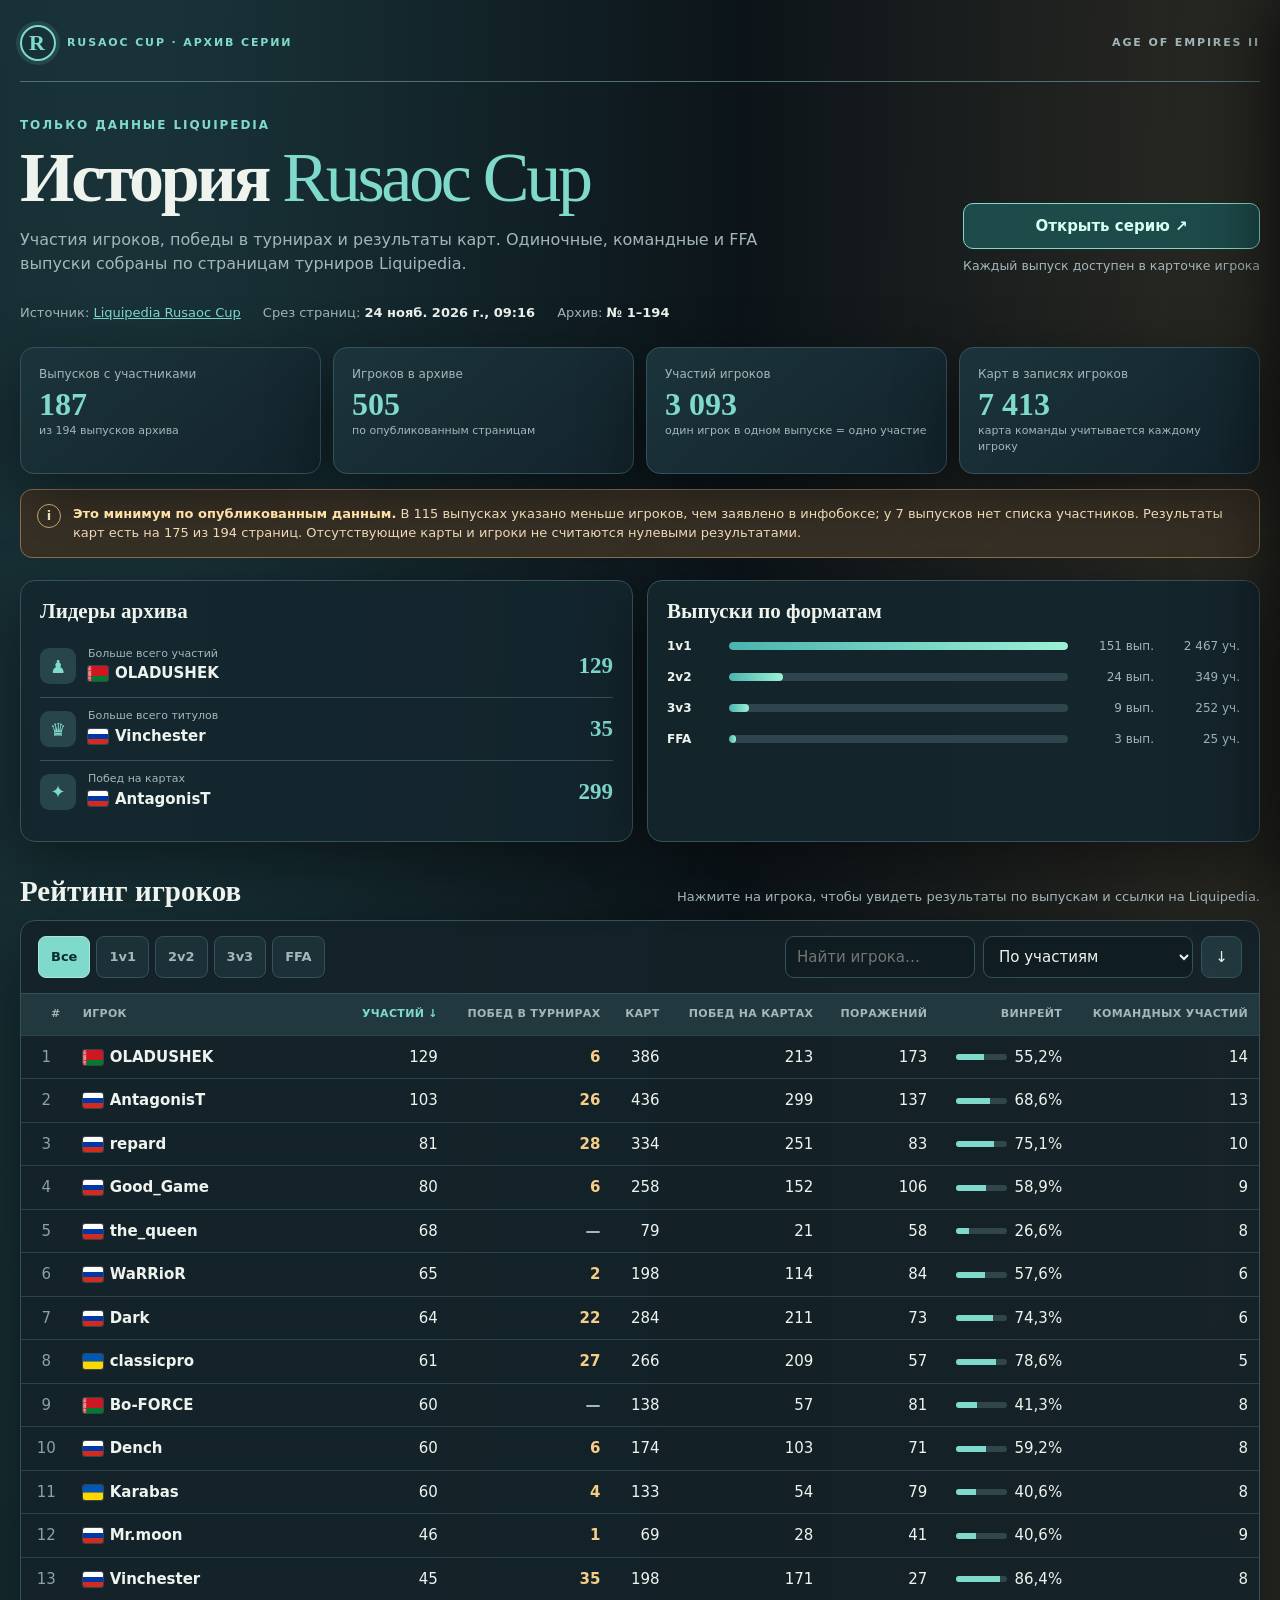
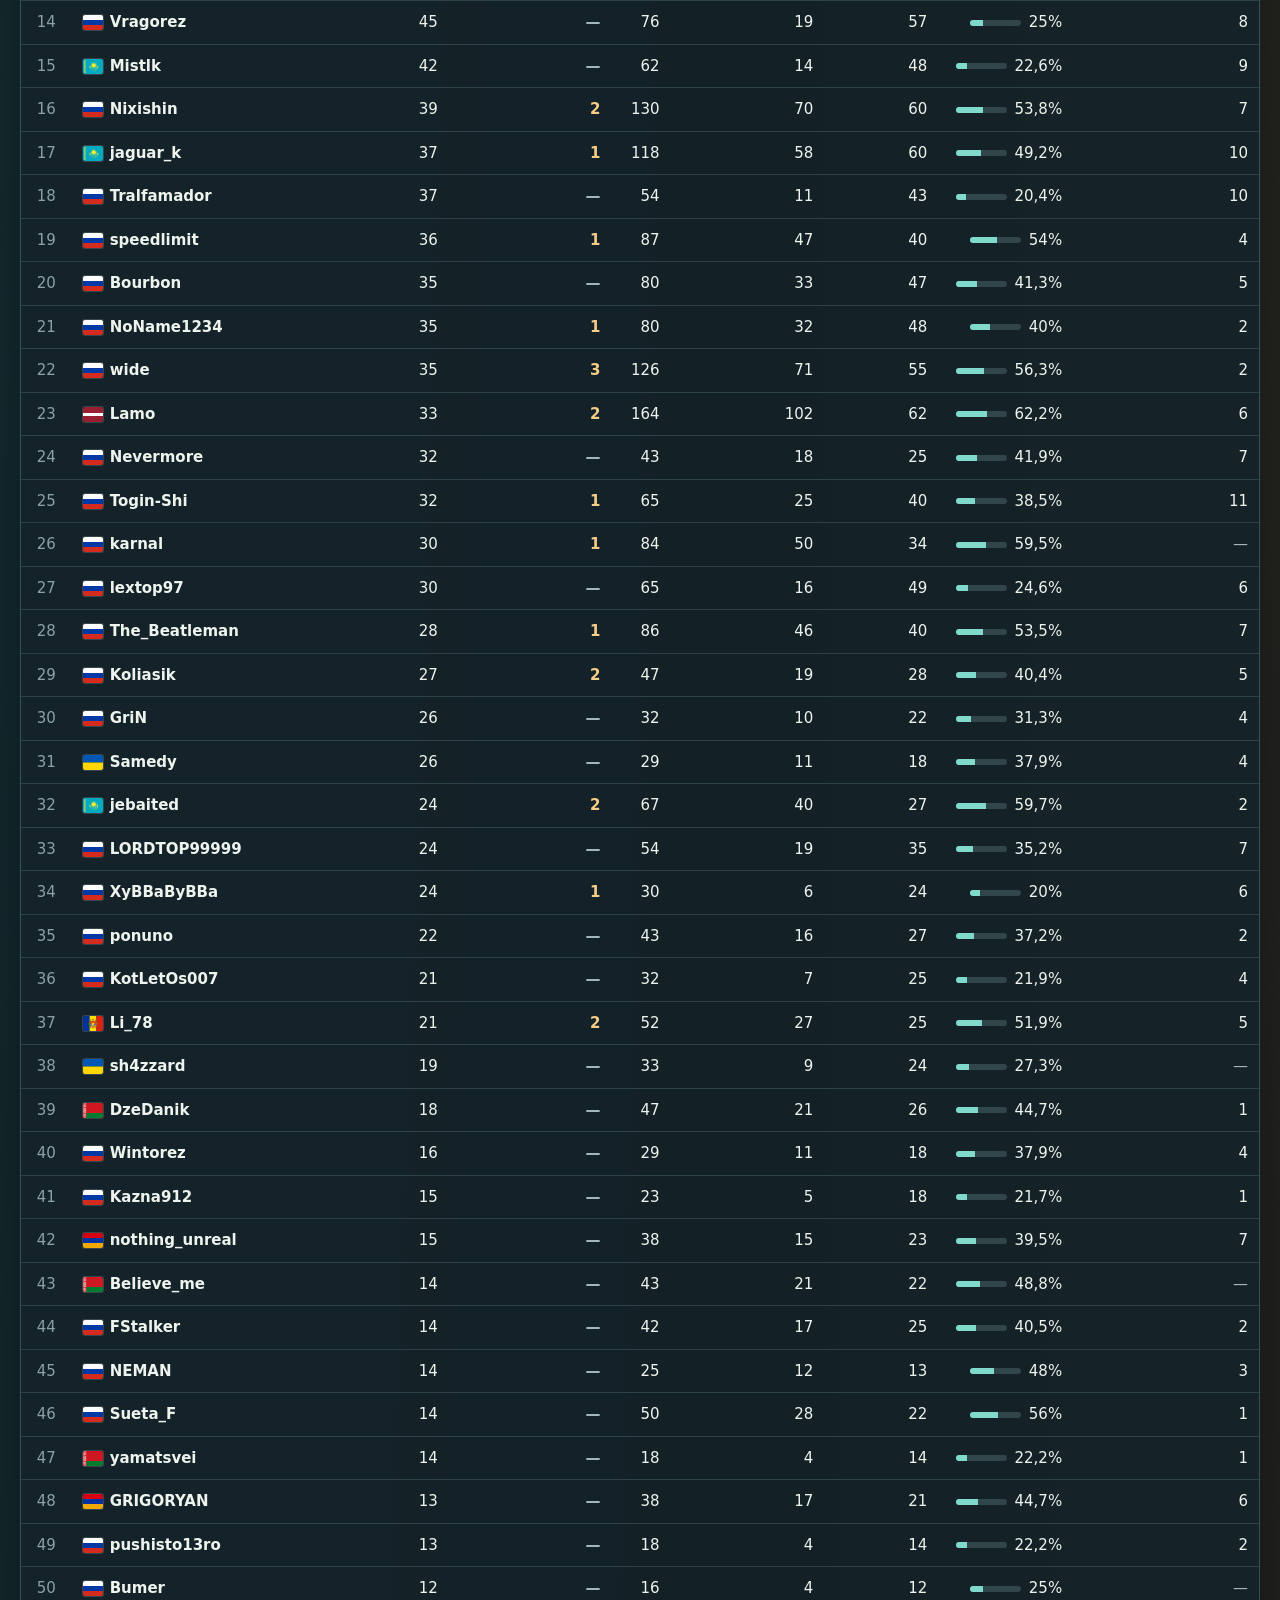
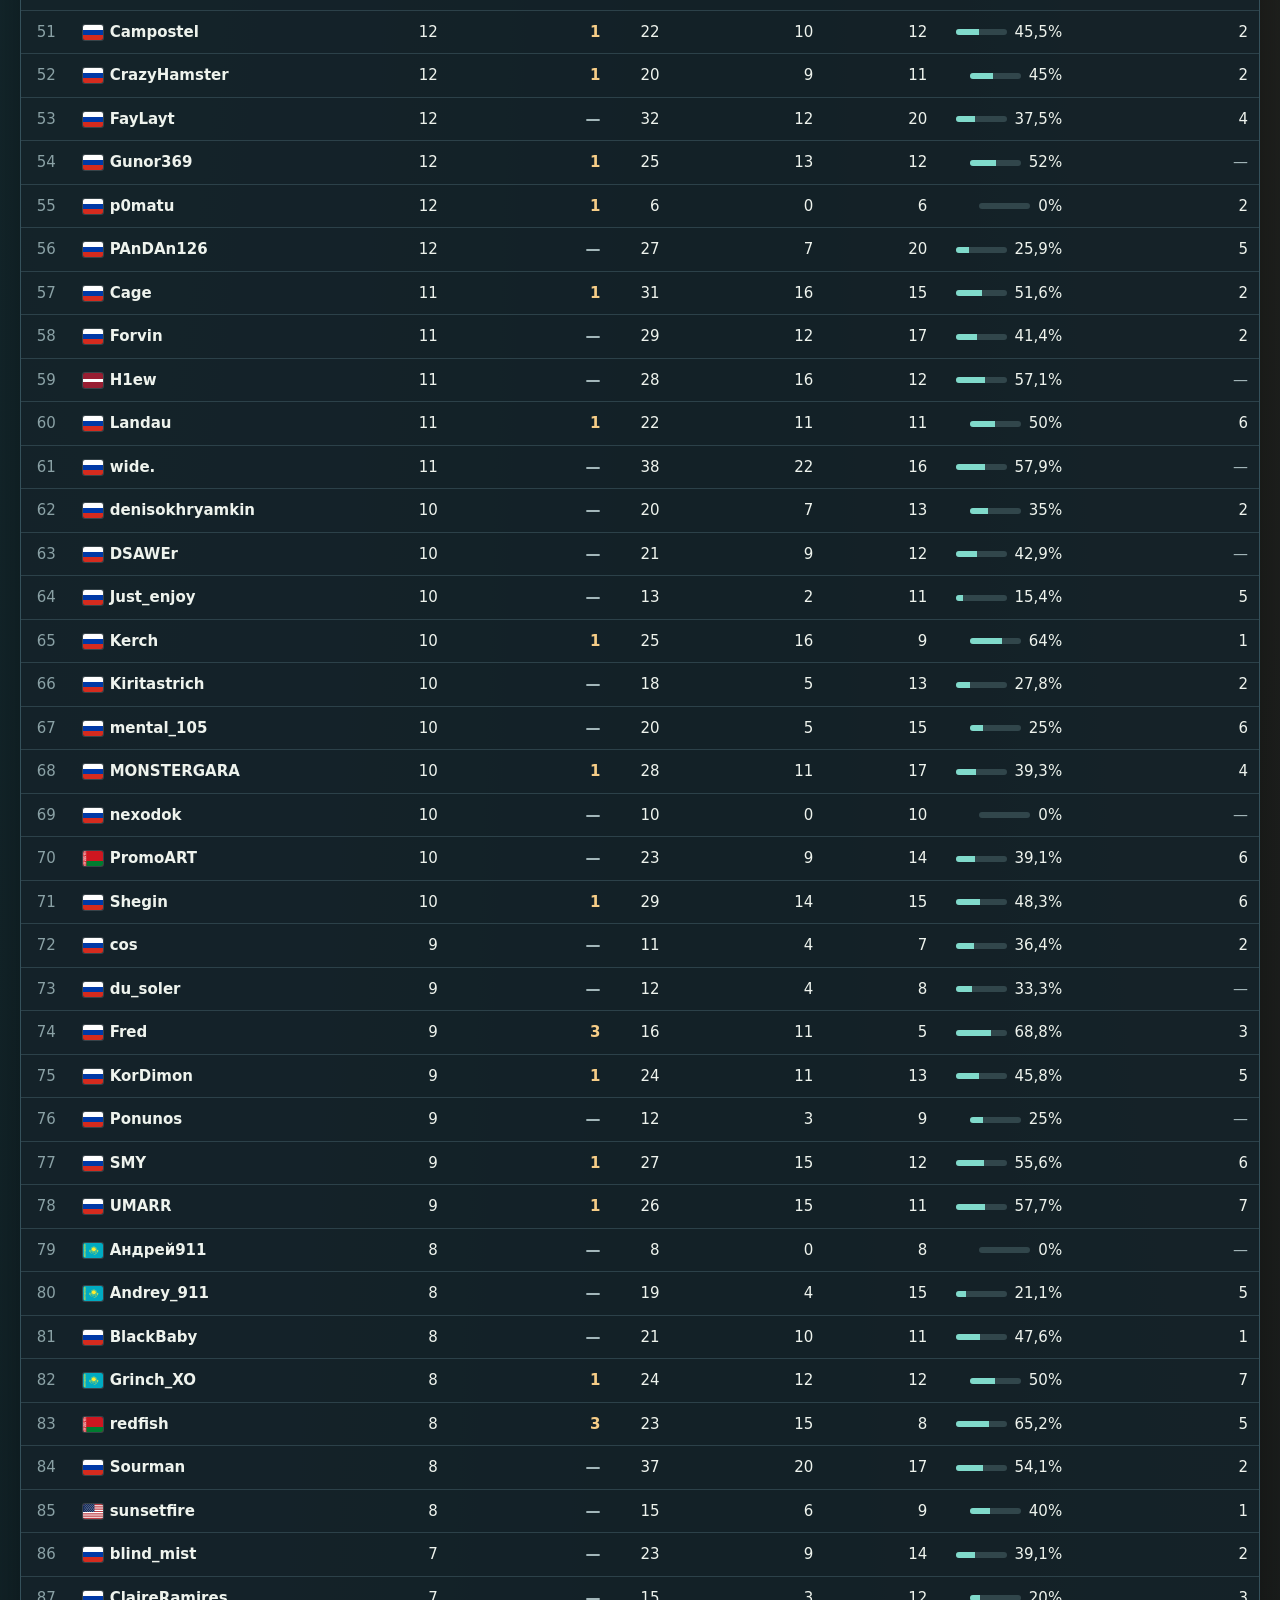
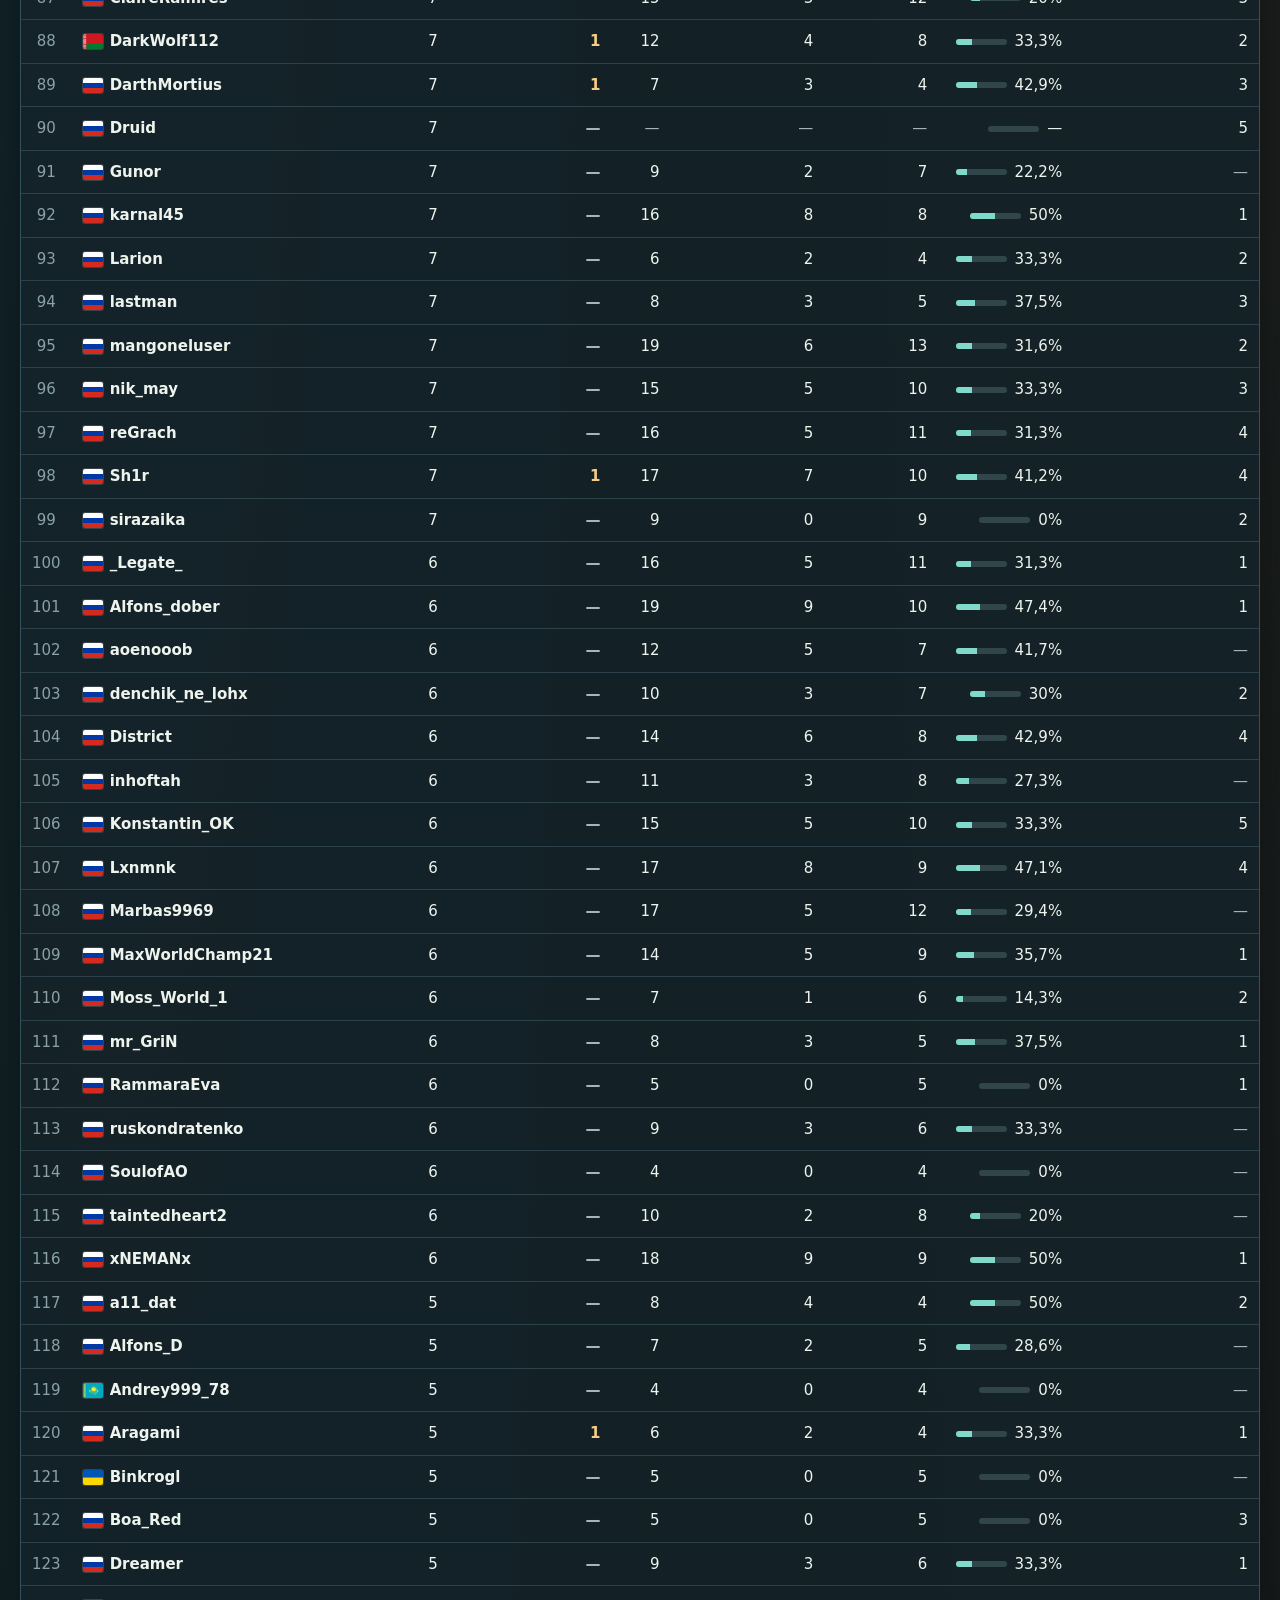
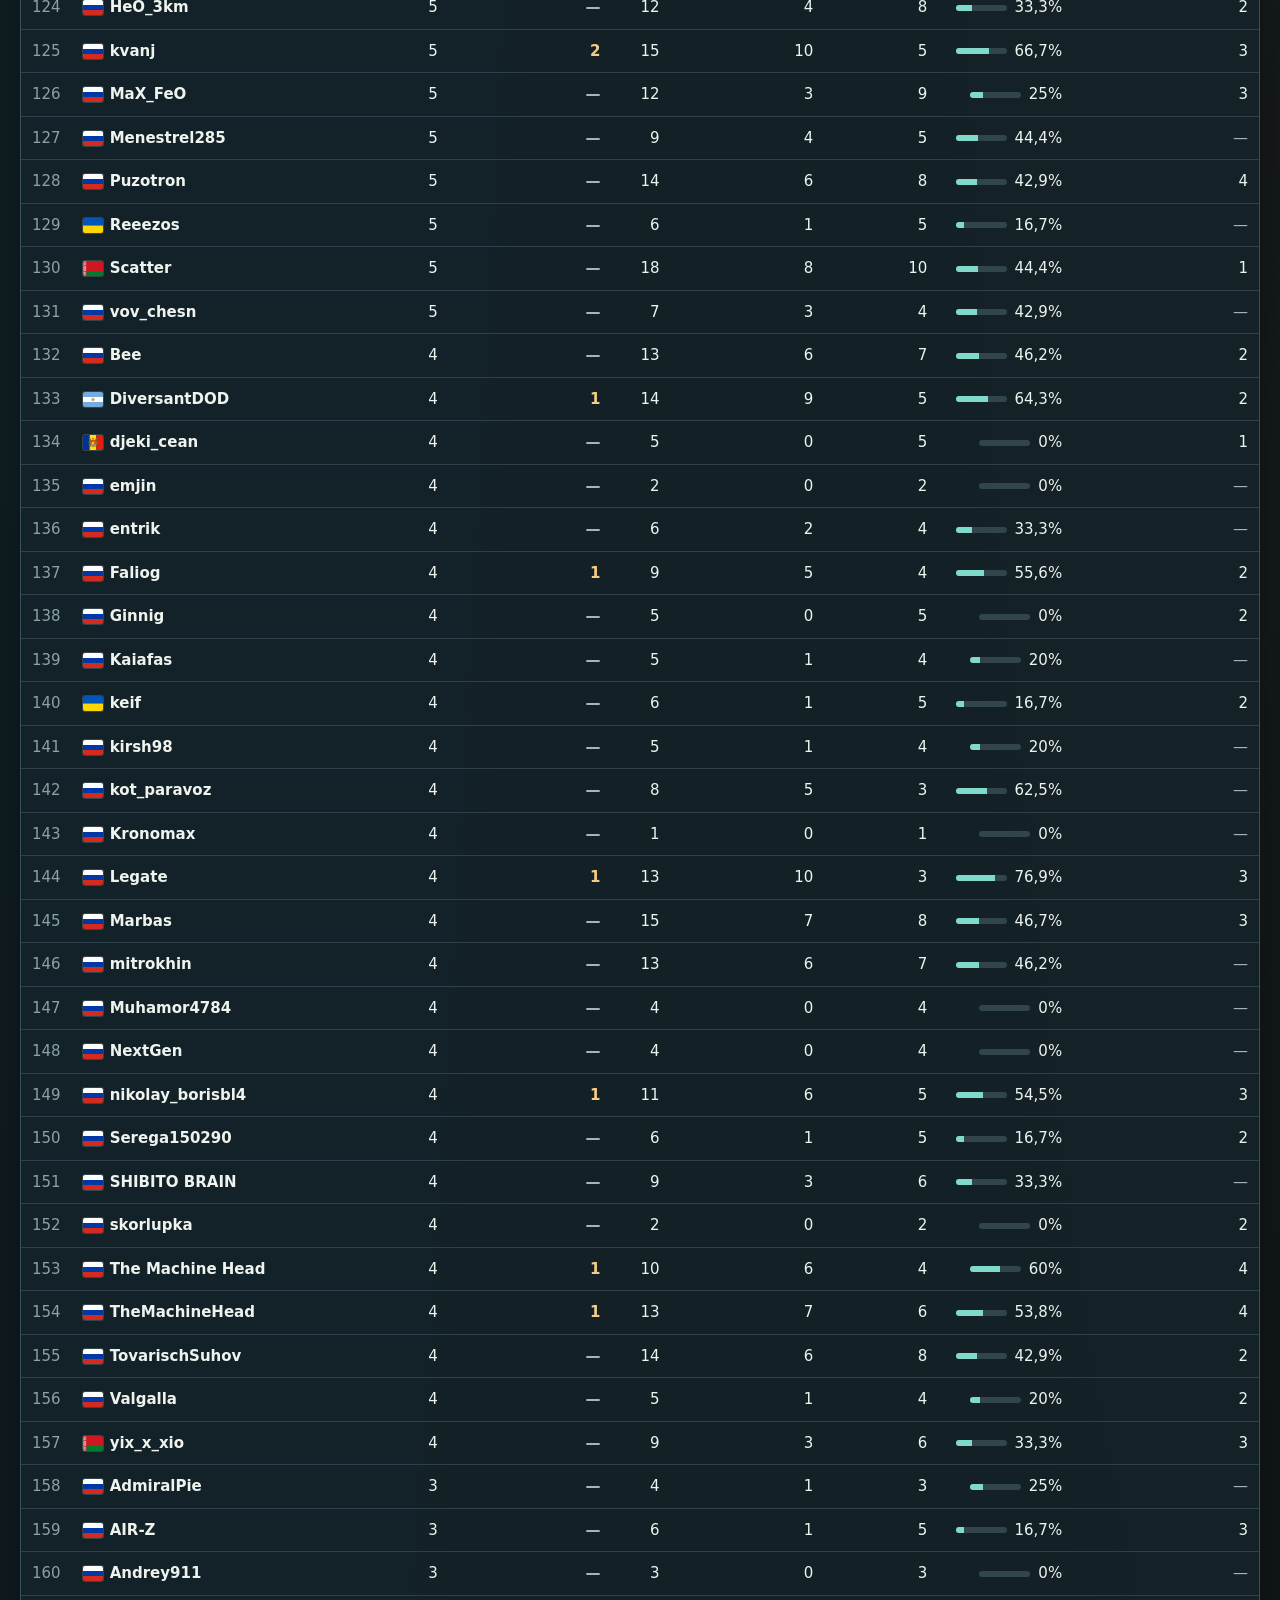
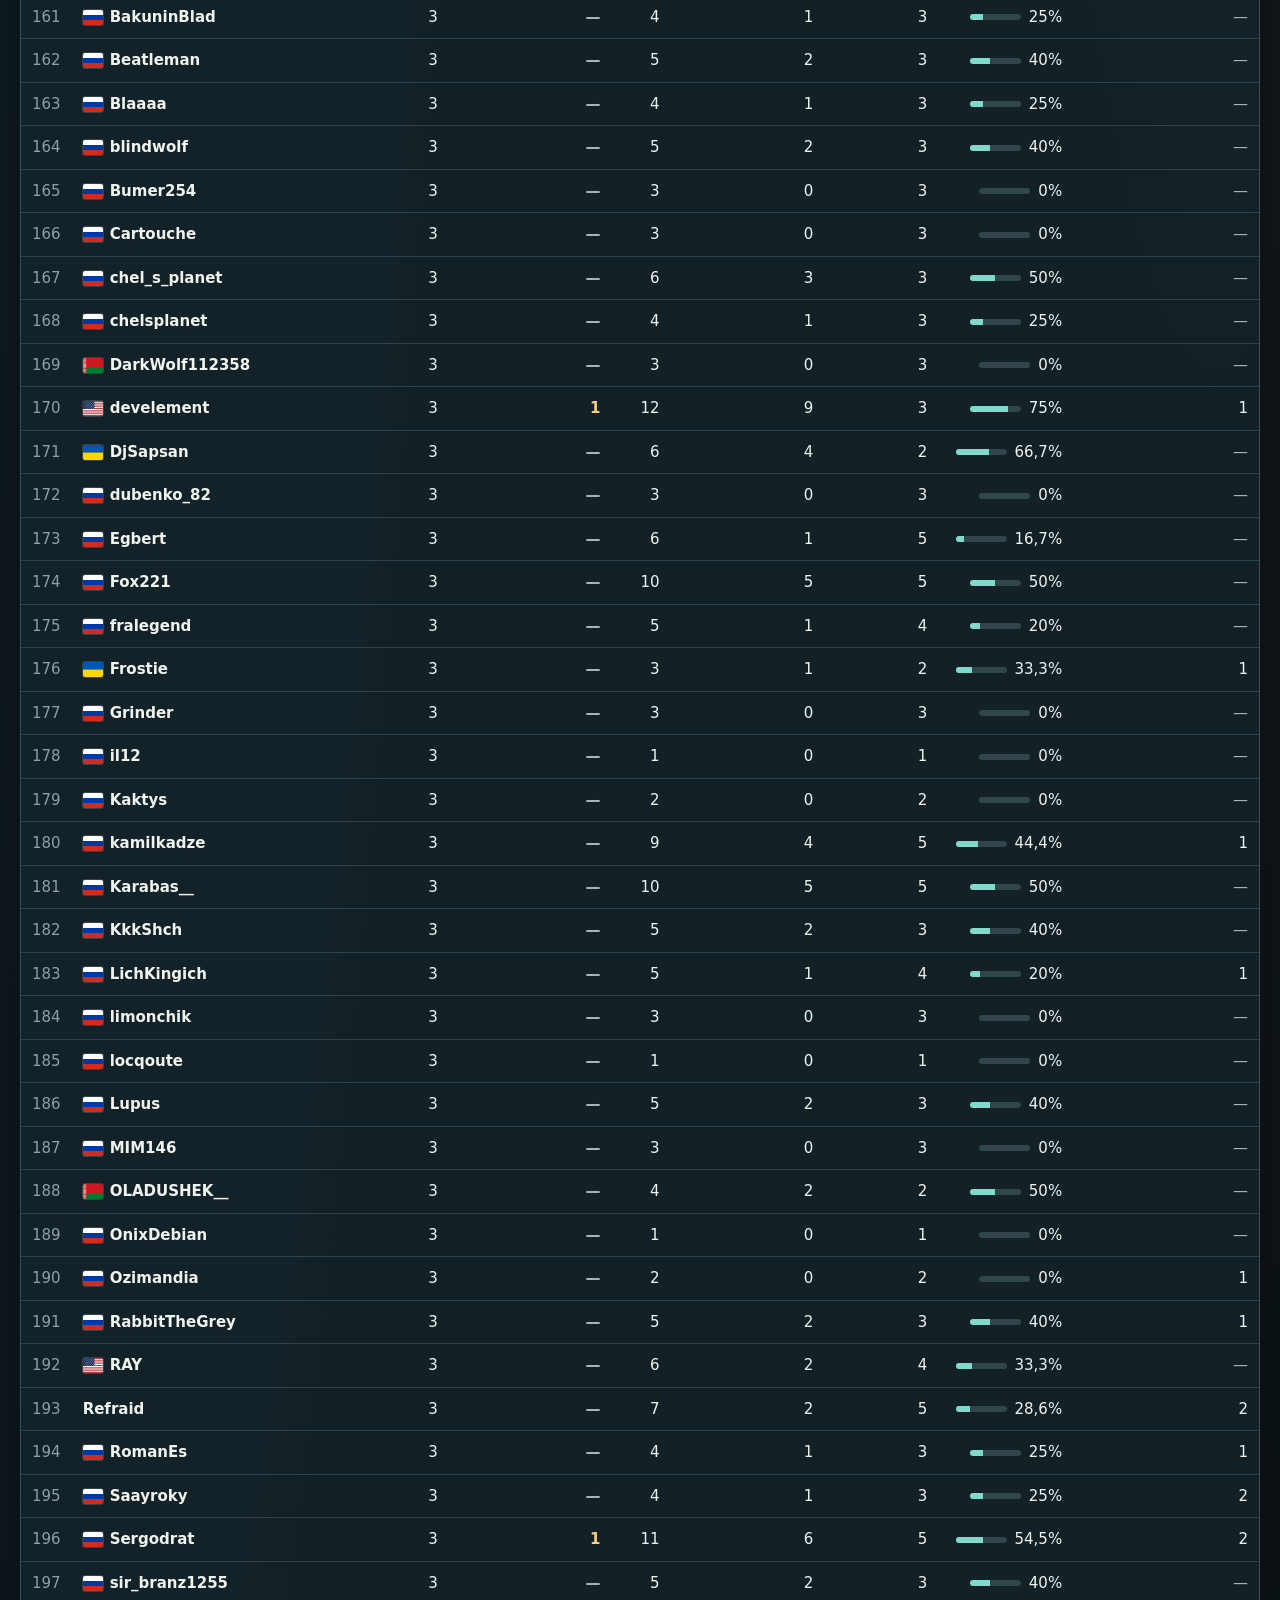
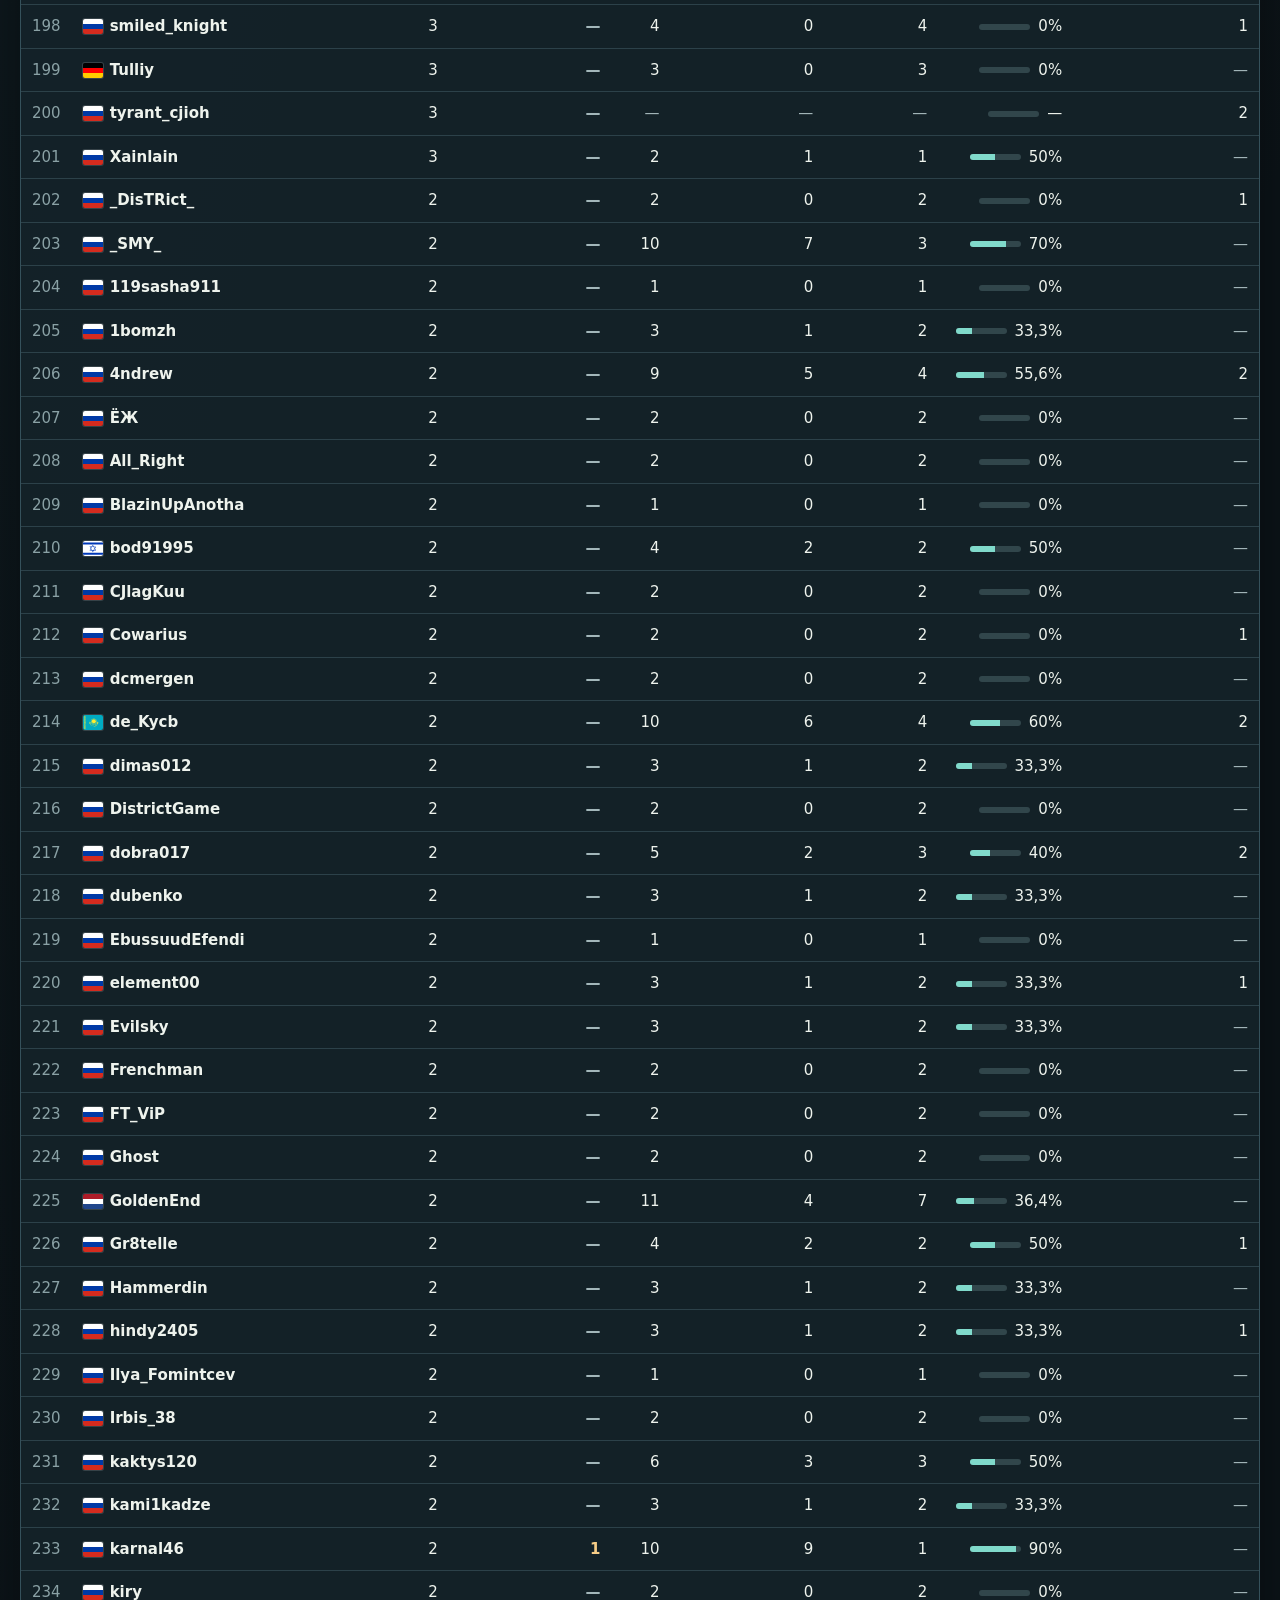
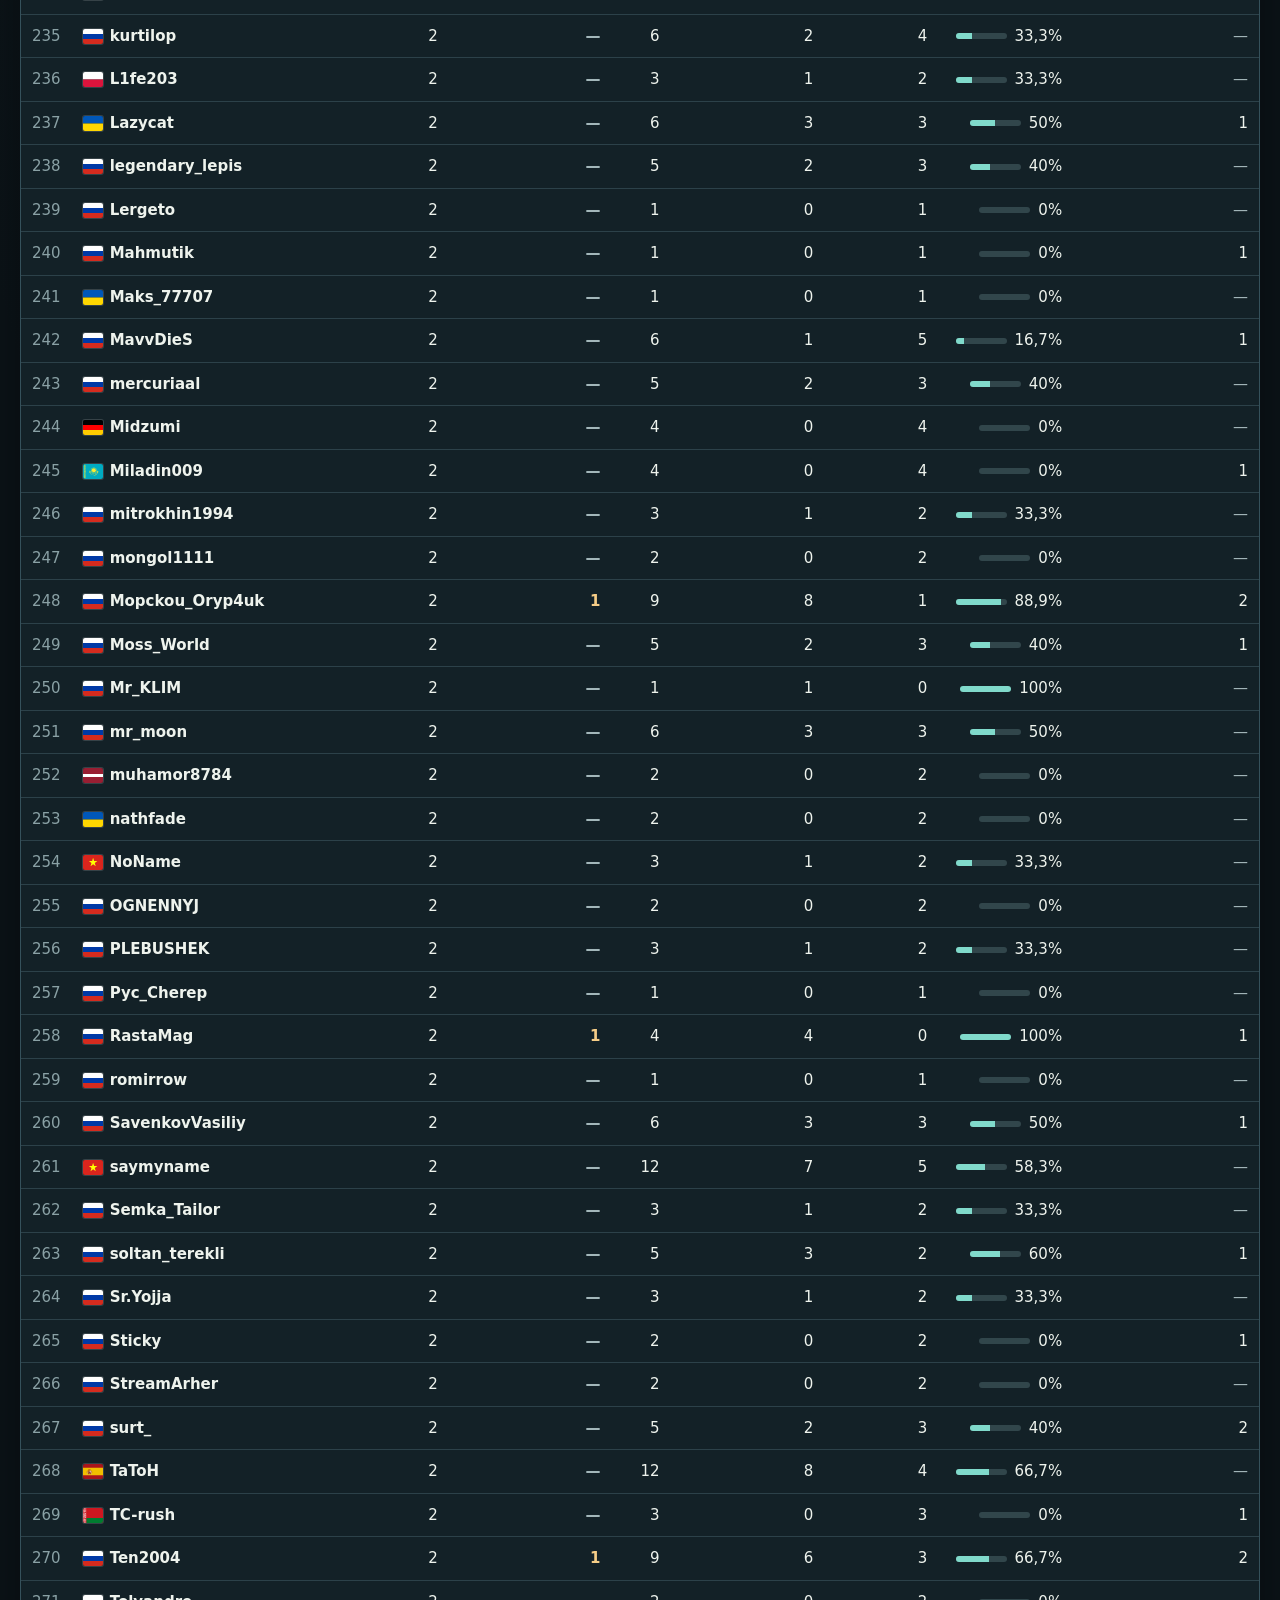
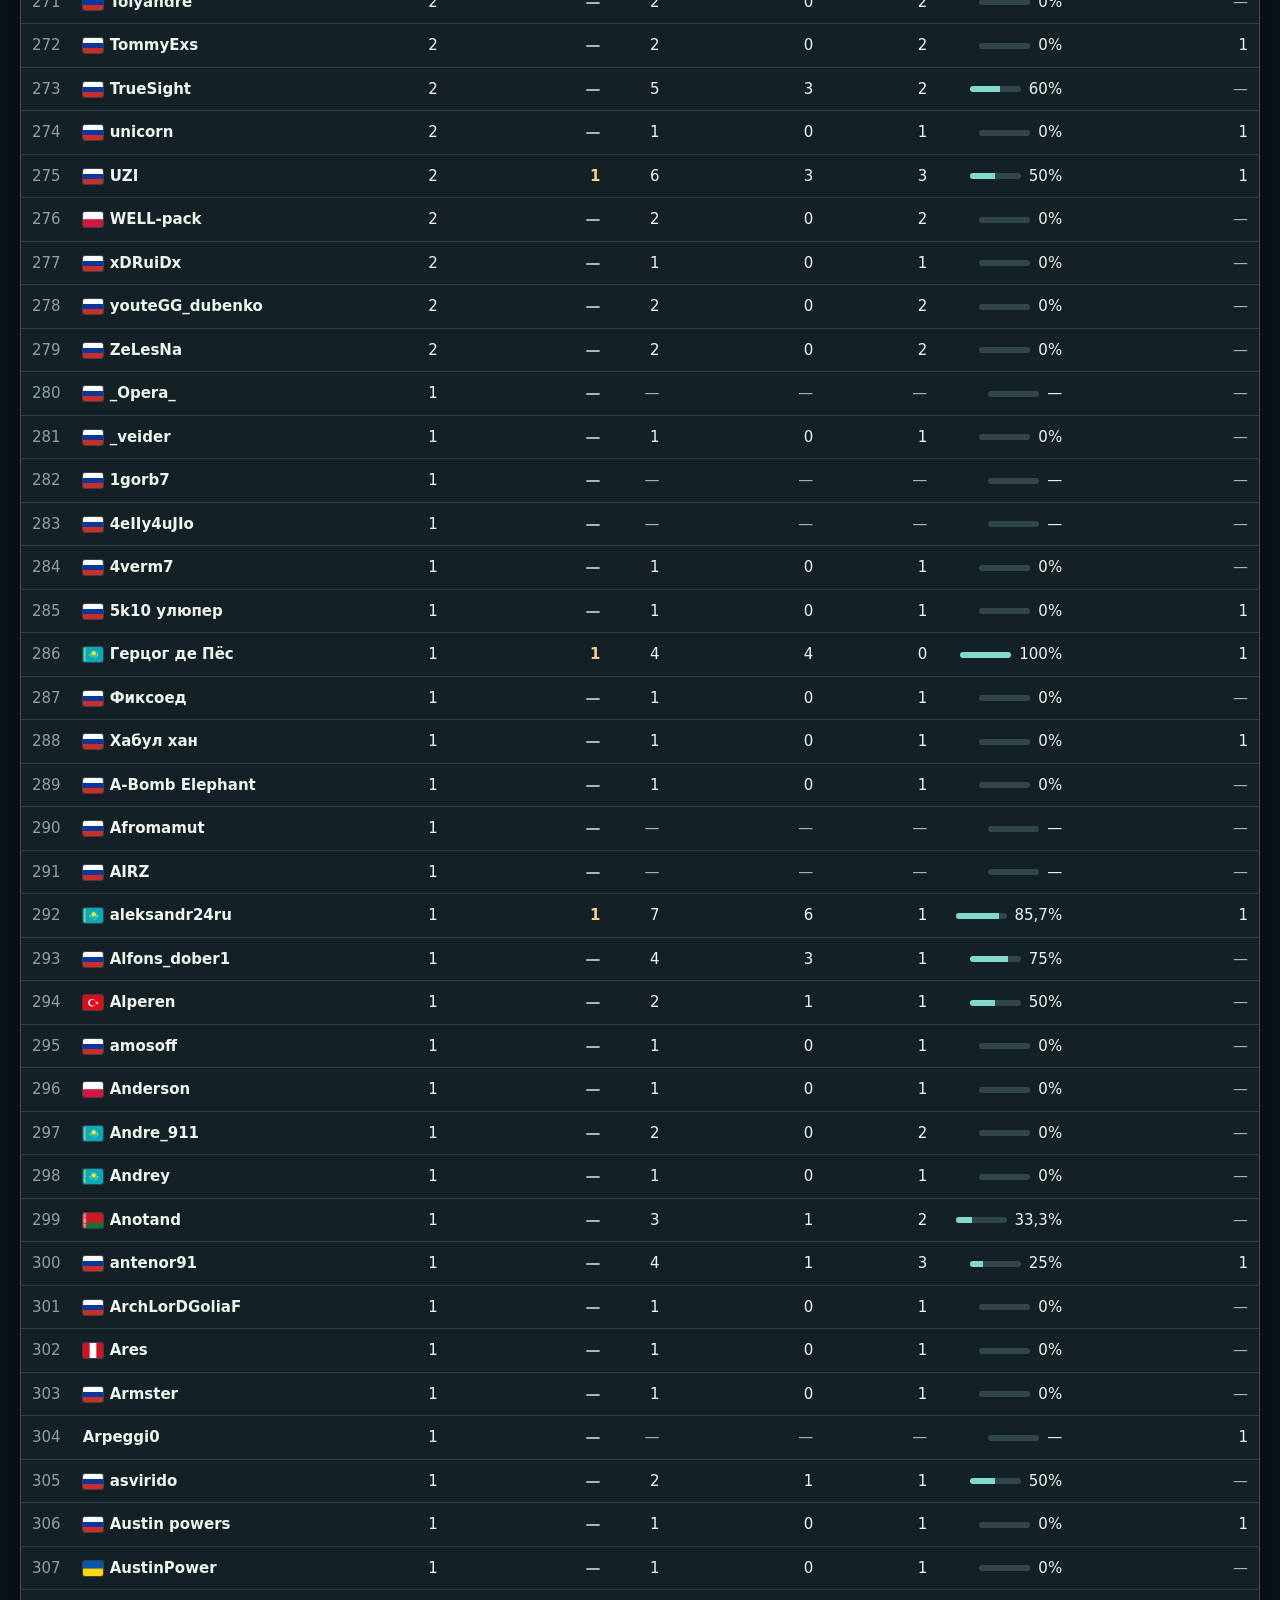
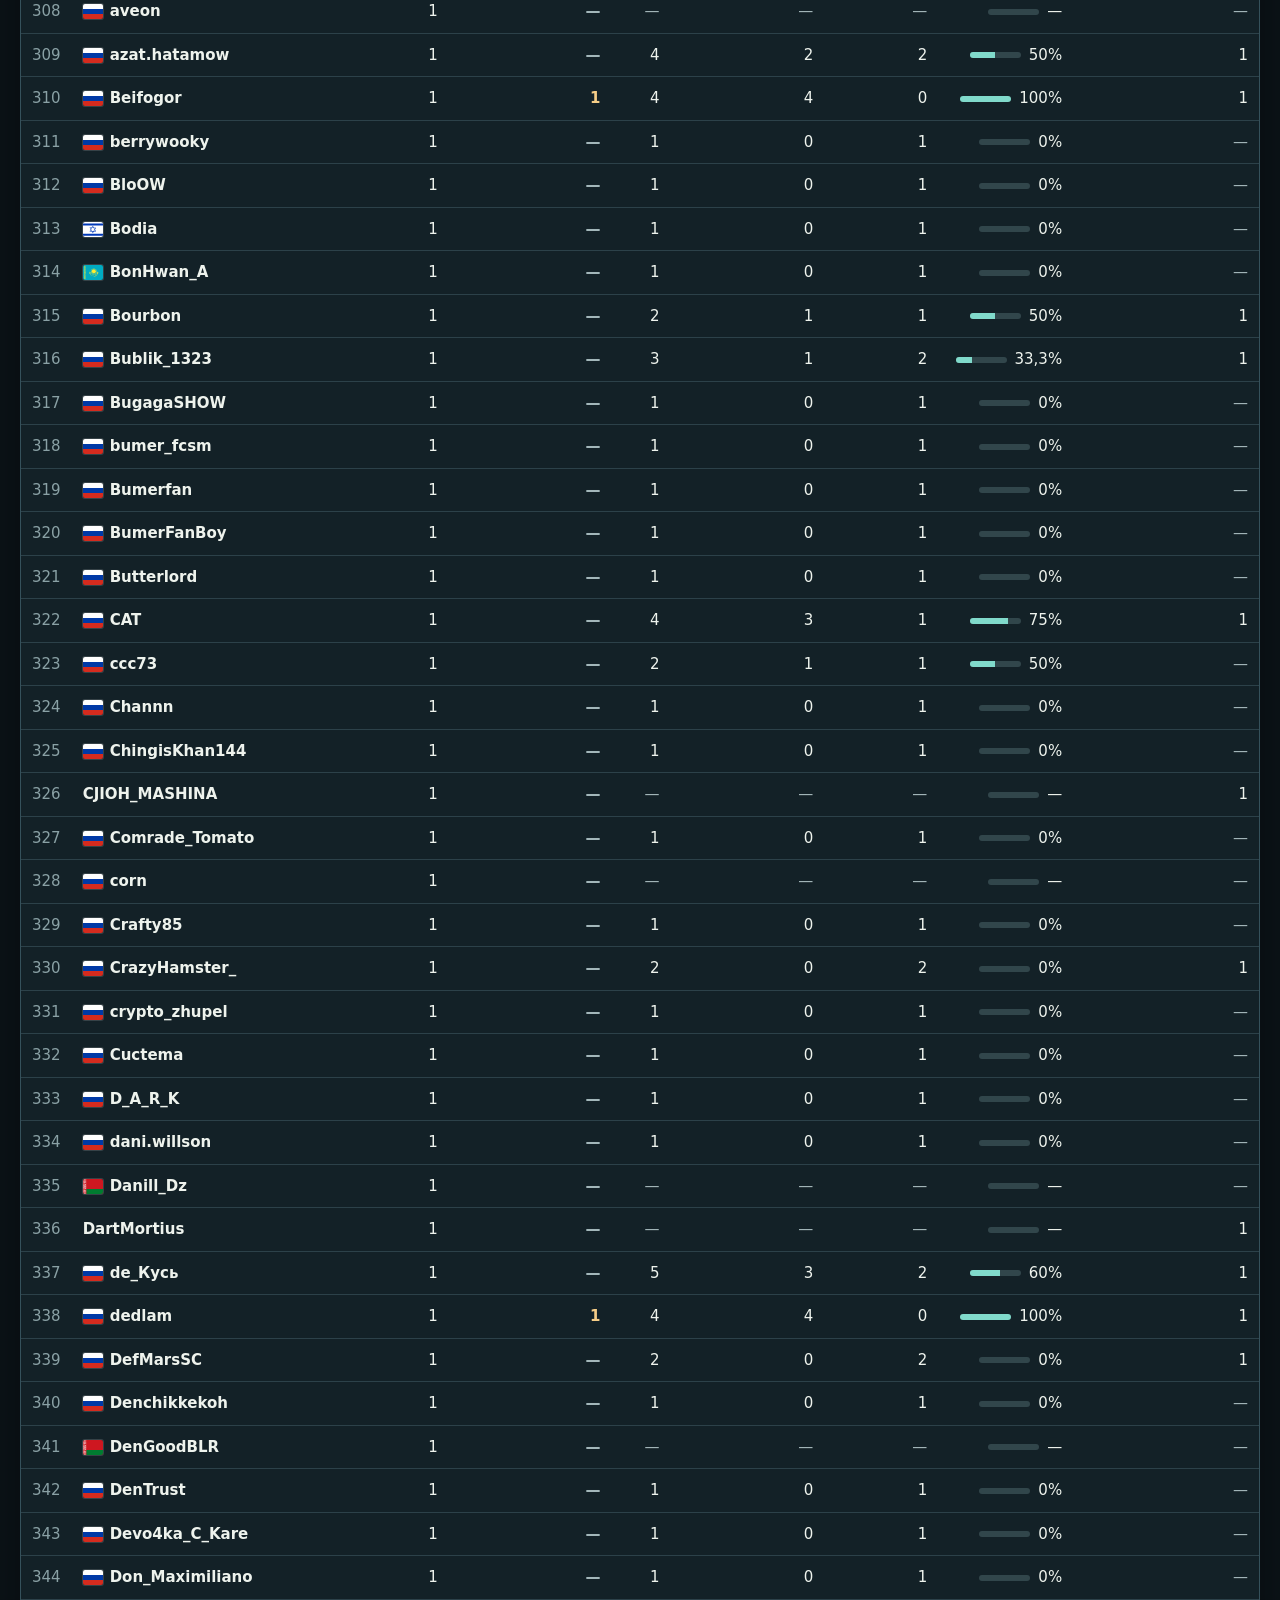
==== commit 03123476: "Update daily statistics snapshot" ====
--- a/site/rusaoc-cup-liquipedia.html
+++ b/site/rusaoc-cup-liquipedia.html
@@ -46,8 +46,8 @@
   <footer class="wrap">Неофициальная сводка по открытым страницам Liquipedia. Ссылки в карточках ведут к первичным данным. Обновление запланировано ежедневно на 00:00 по Гринвичу (UTC); дата последнего успешного среза указана вверху. <a href="https://github.com/Ryzhikoff/rusaoc-cup" target="_blank" rel="noopener noreferrer">Исходный код</a></footer>
   <div class="overlay" id="overlay"></div><aside class="drawer" id="drawer" role="dialog" aria-modal="true" aria-labelledby="drawer-heading" aria-hidden="true"><div class="drawer-head"><div class="drawer-name" id="drawer-name"></div><button class="close" id="close" type="button" aria-label="Закрыть">×</button></div><div id="drawer-body"></div></aside>
   <script id="aliases" type="application/json">{"3D!Bee":["3d.bee","Bee"],"_DisTRict_":["District"],"_Legate_":["Legate"],"_SMY_":["exGC_SMY","SMY"],"Alfons_D":["Alfons_dober","Alfons_dober1"],"Alfons_dober":["Alfons_D","Alfons_dober1"],"Alfons_dober1":["Alfons_D","Alfons_dober"],"Andrey":["Andrey_911"],"Andrey_911":["Andrey"],"AntagonisT":["i an ta go ni st i","iantagonisti"],"Bee":["3D!Bee","3d.bee"],"Beifogor":["Belfogor"],"Belfogor":["Beifogor"],"Bourbon":["ft_bourbon","TheGreatBourbon"],"classicpro":["lordofmos"],"Daniil":["daniil dz","daniil_dz","DzeDanik"],"Dark":["dark_of_empires"],"District":["_DisTRict_"],"DzeDanik":["Daniil","daniil dz","daniil_dz"],"exGC_SMY":["_SMY_","SMY"],"GRIGORYAN":["andao"],"H1ew":["h1ew (lamo)","Lamo"],"Karabas":["Karabas__"],"Karabas__":["Karabas"],"Koliasik":["Колясик"],"Lamo":["H1ew","h1ew (lamo)"],"Landau":["Landau_","p0pengaben"],"Landau_":["Landau","p0pengaben"],"Legate":["_Legate_"],"mangoneluser":["youtegg_mangoneluser"],"Marbas":["Marbas9969"],"Marbas9969":["Marbas"],"Mr.moon":["mr_moon"],"mr_moon":["Mr.moon"],"OLADUSHEK":["OLADUSHEK__"],"OLADUSHEK__":["OLADUSHEK"],"SMY":["_SMY_","exGC_SMY"],"TheGreatBourbon":["Bourbon","ft_bourbon"],"timurinho1436":["Timurinho_Hair"],"Timurinho_Hair":["timurinho1436"],"UMARR":["Rexan_"],"Vinchester":["vik_vinchester"],"Vragorez":["Vragorez4000"],"Vragorez4000":["Vragorez"],"WaRRioR":["vik_warrior"],"wide":["wide."],"wide.":["wide"]}</script>
-  <script id="countries" type="application/json">{"updated":"2026-11-23T06:50:34.750869+00:00","players":{"vinchester":{"code":"RU","source":"https://liquipedia.net/ageofempires/Vinchester"},"tatoh":{"code":"ES","source":"https://liquipedia.net/ageofempires/TaToH"},"goldenend":{"code":"NL","source":"https://liquipedia.net/ageofempires/GoldenEnd"},"repard":{"code":"RU","source":"https://liquipedia.net/ageofempires/Repard"},"mr.moon":{"code":"RU","source":"https://liquipedia.net/ageofempires/Mr.moon"},"dench":{"code":"RU","source":"https://liquipedia.net/ageofempires/Dench"},"aragami":{"code":"RU","source":"https://liquipedia.net/ageofempires/Rusaoc_Cup/25"},"the queen":{"code":"RU","source":"https://liquipedia.net/ageofempires/The_queen"},"samedy":{"code":"UA","source":"https://liquipedia.net/ageofempires/Rusaoc_Cup/62"},"grin":{"code":"RU","source":"https://liquipedia.net/ageofempires/GriN"},"saymyname":{"code":"VN","source":"https://liquipedia.net/ageofempires/Saymyname"},"cos":{"code":"RU","source":"https://liquipedia.net/ageofempires/Rusaoc_Cup/29"},"kerch":{"code":"RU","source":"https://liquipedia.net/ageofempires/Rusaoc_Cup/31"},"uzi":{"code":"RU","source":"https://liquipedia.net/ageofempires/Rusaoc_Cup/25"},"king marv":{"code":"DE","source":"https://liquipedia.net/ageofempires/King_Marv"},"nevermore":{"code":"RU","source":"https://liquipedia.net/ageofempires/Nevermore"},"tk kerch28rus":{"code":"RU","source":"https://liquipedia.net/ageofempires/Rusaoc_Cup/1"},"fred94":{"code":"RU","source":"https://liquipedia.net/ageofempires/Rusaoc_Cup/48"},"djsapsan":{"code":"UA","source":"https://liquipedia.net/ageofempires/Rusaoc_Cup/9"},"crazyhamster ":{"code":"RU","source":"https://liquipedia.net/ageofempires/Rusaoc_Cup/1"},"fred":{"code":"RU","source":"https://liquipedia.net/ageofempires/Rusaoc_Cup/18"},"crazyhamster":{"code":"RU","source":"https://liquipedia.net/ageofempires/Rusaoc_Cup/16"},"vov chesn":{"code":"RU","source":"https://liquipedia.net/ageofempires/Rusaoc_Cup/65"},"xainlain":{"code":"RU","source":"https://liquipedia.net/ageofempires/Rusaoc_Cup/4"},"pyc nana rge ":{"code":"RU","source":"https://liquipedia.net/ageofempires/Rusaoc_Cup/1"},"sibas fish":{"code":"RU","source":"https://liquipedia.net/ageofempires/Rusaoc_Cup/1"},"p0matu":{"code":"RU","source":"https://liquipedia.net/ageofempires/Rusaoc_Cup/18"},"speedlimit":{"code":"RU","source":"https://liquipedia.net/ageofempires/Speedlimit"},"locqoute":{"code":"RU","source":"https://liquipedia.net/ageofempires/Rusaoc_Cup/4"},"kronomax":{"code":"RU","source":"https://liquipedia.net/ageofempires/Rusaoc_Cup/4"},"ra.deep it":{"code":"RU","source":"https://liquipedia.net/ageofempires/Rusaoc_Cup/1"},"emjin":{"code":"RU","source":"https://liquipedia.net/ageofempires/Rusaoc_Cup/4"},"il12":{"code":"RU","source":"https://liquipedia.net/ageofempires/Rusaoc_Cup/3"},"classicpro":{"code":"UA","source":"https://liquipedia.net/ageofempires/Classicpro"},"skorlupka":{"code":"RU","source":"https://liquipedia.net/ageofempires/Rusaoc_Cup/23"},"pycchan":{"code":"RU","source":"https://liquipedia.net/ageofempires/Rusaoc_Cup/23"},"keif":{"code":"UA","source":"https://liquipedia.net/ageofempires/Rusaoc_Cup/23"},"neman":{"code":"RU","source":"https://liquipedia.net/ageofempires/Rusaoc_Cup/105"},"larion":{"code":"RU","source":"https://liquipedia.net/ageofempires/Rusaoc_Cup/65"},"warrior":{"code":"RU","source":"https://liquipedia.net/ageofempires/WaRRioR"},"oladushek":{"code":"BY","source":"https://liquipedia.net/ageofempires/OLADUSHEK"},"druid":{"code":"RU","source":"https://liquipedia.net/ageofempires/Rusaoc_Cup/23"},"blindwolf":{"code":"RU","source":"https://liquipedia.net/ageofempires/Rusaoc_Cup/4"},"kasard":{"code":"RU","source":"https://liquipedia.net/ageofempires/Rusaoc_Cup/2"},"sangvinic":{"code":"RU","source":"https://liquipedia.net/ageofempires/Rusaoc_Cup/2"},"corn":{"code":"RU","source":"https://liquipedia.net/ageofempires/Rusaoc_Cup/2"},"mr klim":{"code":"RU","source":"https://liquipedia.net/ageofempires/Rusaoc_Cup/8"},"ya zhorich":{"code":"RU","source":"https://liquipedia.net/ageofempires/Rusaoc_Cup/2"},"aveon":{"code":"RU","source":"https://liquipedia.net/ageofempires/Rusaoc_Cup/2"},"darthmortius":{"code":"RU","source":"https://liquipedia.net/ageofempires/Rusaoc_Cup/18"},"119sasha911":{"code":"RU","source":"https://liquipedia.net/ageofempires/Rusaoc_Cup/88"},"onixdebian":{"code":"RU","source":"https://liquipedia.net/ageofempires/Rusaoc_Cup/5"},"sashkalash":{"code":"RU","source":"https://liquipedia.net/ageofempires/Rusaoc_Cup/3"},"tsargoroh":{"code":"RU","source":"https://liquipedia.net/ageofempires/Rusaoc_Cup/5"},"bugagashow":{"code":"RU","source":"https://liquipedia.net/ageofempires/Rusaoc_Cup/6"},"semka tailor":{"code":"RU","source":"https://liquipedia.net/ageofempires/Rusaoc_Cup/8"},"lord penddlethon":{"code":"RU","source":"https://liquipedia.net/ageofempires/Rusaoc_Cup/7"},"ilya fomintcev":{"code":"RU","source":"https://liquipedia.net/ageofempires/Rusaoc_Cup/8"},"pyc cherep":{"code":"RU","source":"https://liquipedia.net/ageofempires/Rusaoc_Cup/9"}," opera ":{"code":"RU","source":"https://liquipedia.net/ageofempires/Rusaoc_Cup/8"},"moskalq":{"code":"RU","source":"https://liquipedia.net/ageofempires/Rusaoc_Cup/8"},"stef":{"code":"RU","source":"https://liquipedia.net/ageofempires/Rusaoc_Cup/8"},"4eiiy4ujio":{"code":"RU","source":"https://liquipedia.net/ageofempires/Rusaoc_Cup/8"},"romirrow":{"code":"RU","source":"https://liquipedia.net/ageofempires/Rusaoc_Cup/9"},"supplife":{"code":"RU","source":"https://liquipedia.net/ageofempires/Rusaoc_Cup/8"},"pyc temhb1u":{"code":"RU","source":"https://liquipedia.net/ageofempires/Rusaoc_Cup/9"},"themony":{"code":"RU","source":"https://liquipedia.net/ageofempires/Rusaoc_Cup/11"},"tyrant cjioh":{"code":"RU","source":"https://liquipedia.net/ageofempires/Rusaoc_Cup/11"},"jsft123":{"code":"RU","source":"https://liquipedia.net/ageofempires/Rusaoc_Cup/13"},"mony":{"code":"RU","source":"https://liquipedia.net/ageofempires/Rusaoc_Cup/14"},"lastman":{"code":"RU","source":"https://liquipedia.net/ageofempires/Rusaoc_Cup/181"},"dark":{"code":"RU","source":"https://liquipedia.net/ageofempires/Dark"},"xybbabybba":{"code":"RU","source":"https://liquipedia.net/ageofempires/XyBBaByBBa"},"ozimandia":{"code":"RU","source":"https://liquipedia.net/ageofempires/Rusaoc_Cup/28"},"xdruidx":{"code":"RU","source":"https://liquipedia.net/ageofempires/Rusaoc_Cup/28"},"cage":{"code":"RU","source":"https://liquipedia.net/ageofempires/Dench"},"karnal46":{"code":"RU","source":"https://liquipedia.net/ageofempires/Rusaoc_Cup/52"},"taintedheart2":{"code":"RU","source":"https://liquipedia.net/ageofempires/Rusaoc_Cup/100/Qualifier/2"},"nathfade":{"code":"UA","source":"https://liquipedia.net/ageofempires/Rusaoc_Cup/48"},"kaktys120":{"code":"RU","source":"https://liquipedia.net/ageofempires/Rusaoc_Cup/51"},"thegreatbourbon":{"code":"RU","source":"https://liquipedia.net/ageofempires/Rusaoc_Cup/48"},"cowarius":{"code":"RU","source":"https://liquipedia.net/ageofempires/Rusaoc_Cup/48"},"good game":{"code":"RU","source":"https://liquipedia.net/ageofempires/Good_Game"},"rusafrika":{"code":"RU","source":"https://liquipedia.net/ageofempires/Rusaoc_Cup/48"},"tootons":{"code":"UA","source":"https://liquipedia.net/ageofempires/Rusaoc_Cup/48"},"wokiput":{"code":"RU","source":"https://liquipedia.net/ageofempires/Rusaoc_Cup/48"},"truesight":{"code":"RU","source":"https://liquipedia.net/ageofempires/Rusaoc_Cup/52"},"nexodok":{"code":"RU","source":"https://liquipedia.net/ageofempires/Rusaoc_Cup/66"},"menestrel285":{"code":"RU","source":"https://liquipedia.net/ageofempires/Rusaoc_Cup/65"},"fralegend":{"code":"RU","source":"https://liquipedia.net/ageofempires/Rusaoc_Cup/48"},"qwin70":{"code":"RU","source":"https://liquipedia.net/ageofempires/Rusaoc_Cup/48"},"sticky":{"code":"RU","source":"https://liquipedia.net/ageofempires/Rusaoc_Cup/50"},"nextgen":{"code":"RU","source":"https://liquipedia.net/ageofempires/Rusaoc_Cup/65"},"admiralpie":{"code":"RU","source":"https://liquipedia.net/ageofempires/Rusaoc_Cup/113"},"tulliy":{"code":"DE","source":"https://liquipedia.net/ageofempires/Rusaoc_Cup/155"},"karabas":{"code":"UA","source":"https://liquipedia.net/ageofempires/Karabas"},"wintorez":{"code":"RU","source":"https://liquipedia.net/ageofempires/Rusaoc_Cup/120"},"believe me":{"code":"BY","source":"https://liquipedia.net/ageofempires/Believe_me"},"aoenooob":{"code":"RU","source":"https://liquipedia.net/ageofempires/Rusaoc_Cup/119"},"jebaited":{"code":"KZ","source":"https://liquipedia.net/ageofempires/Jebaited"},"grinder":{"code":"RU","source":"https://liquipedia.net/ageofempires/Rusaoc_Cup/37"},"streambrosilver":{"code":"RU","source":"https://liquipedia.net/ageofempires/Rusaoc_Cup/37"},"kkkshch":{"code":"RU","source":"https://liquipedia.net/ageofempires/Rusaoc_Cup/66"},"anderson":{"code":"PL","source":"https://liquipedia.net/ageofempires/Rusaoc_Cup/36"},"bod91995":{"code":"IL","source":"https://liquipedia.net/ageofempires/Rusaoc_Cup/52"},"homidoido":{"code":"RU","source":"https://liquipedia.net/ageofempires/Rusaoc_Cup/33"},"rastamag":{"code":"RU","source":"https://liquipedia.net/ageofempires/Rusaoc_Cup/153"},"afromamut":{"code":"RU","source":"https://liquipedia.net/ageofempires/Rusaoc_Cup/32"},"frostie":{"code":"UA","source":"https://liquipedia.net/ageofempires/Rusaoc_Cup/29"},"ft vip":{"code":"RU","source":"https://liquipedia.net/ageofempires/Rusaoc_Cup/29"},"unicorn":{"code":"RU","source":"https://liquipedia.net/ageofempires/Rusaoc_Cup/29"},"tolyandre":{"code":"RU","source":"https://liquipedia.net/ageofempires/Rusaoc_Cup/29"},"comrade tomato":{"code":"RU","source":"https://liquipedia.net/ageofempires/Rusaoc_Cup/29"},"lazycat":{"code":"UA","source":"https://liquipedia.net/ageofempires/Rusaoc_Cup/28"},"ro mary di":{"code":"RU","source":"https://liquipedia.net/ageofempires/Rusaoc_Cup/52"},"evilsky":{"code":"RU","source":"https://liquipedia.net/ageofempires/Rusaoc_Cup/54"},"dimas012":{"code":"RU","source":"https://liquipedia.net/ageofempires/Rusaoc_Cup/52"},"elizakolmakov":{"code":"RU","source":"https://liquipedia.net/ageofempires/Rusaoc_Cup/52"},"asvirido":{"code":"RU","source":"https://liquipedia.net/ageofempires/Rusaoc_Cup/52"},"lordtop99999":{"code":"RU","source":"https://liquipedia.net/ageofempires/Rusaoc_Cup/186"},"bourbon":{"code":"RU","source":"https://liquipedia.net/ageofempires/Bourbon"},"cartouche":{"code":"RU","source":"https://liquipedia.net/ageofempires/Rusaoc_Cup/57"},"muhamor8784":{"code":"LV","source":"https://liquipedia.net/ageofempires/Rusaoc_Cup/80"},"micadevcon":{"code":"RU","source":"https://liquipedia.net/ageofempires/Rusaoc_Cup/52"},"sodomqt":{"code":"RU","source":"https://liquipedia.net/ageofempires/Rusaoc_Cup/52"},"imajigran":{"code":"RU","source":"https://liquipedia.net/ageofempires/Rusaoc_Cup/52"}," veider":{"code":"RU","source":"https://liquipedia.net/ageofempires/Rusaoc_Cup/52"},"bo-force":{"code":"BY","source":"https://liquipedia.net/ageofempires/Bo-FORCE"},"entrik":{"code":"RU","source":"https://liquipedia.net/ageofempires/Rusaoc_Cup/55"},"blackbaby":{"code":"RU","source":"https://liquipedia.net/ageofempires/BlackBaby"},"lergeto":{"code":"RU","source":"https://liquipedia.net/ageofempires/Rusaoc_Cup/60"},"blazinupanotha":{"code":"RU","source":"https://liquipedia.net/ageofempires/Rusaoc_Cup/101"},"1gorb7":{"code":"RU","source":"https://liquipedia.net/ageofempires/Rusaoc_Cup/52"},"sakh stream":{"code":"RU","source":"https://liquipedia.net/ageofempires/Rusaoc_Cup/52"},"dengoodblr":{"code":"BY","source":"https://liquipedia.net/ageofempires/Rusaoc_Cup/52"},"andrey999 78":{"code":"KZ","source":"https://liquipedia.net/ageofempires/Rusaoc_Cup/55"},"xuncoh":{"code":"RU","source":"https://liquipedia.net/ageofempires/Rusaoc_Cup/52"},"kot paravoz":{"code":"RU","source":"https://liquipedia.net/ageofempires/Rusaoc_Cup/57"},"tralfamador":{"code":"RU","source":"https://liquipedia.net/ageofempires/Tralfamador"},"maks 77707":{"code":"UA","source":"https://liquipedia.net/ageofempires/Rusaoc_Cup/52"},"ruskondratenko":{"code":"RU","source":"https://liquipedia.net/ageofempires/Rusaoc_Cup/92"},"hjak":{"code":"RU","source":"https://liquipedia.net/ageofempires/Rusaoc_Cup/51"},"hammerdin":{"code":"RU","source":"https://liquipedia.net/ageofempires/Rusaoc_Cup/55"},"toprad1":{"code":"RU","source":"https://liquipedia.net/ageofempires/Rusaoc_Cup/51"},"veidenlars":{"code":"RU","source":"https://liquipedia.net/ageofempires/Rusaoc_Cup/51"},"yuriandiy":{"code":"RU","source":"https://liquipedia.net/ageofempires/Rusaoc_Cup/51"},"tso aoe":{"code":"RU","source":"https://liquipedia.net/ageofempires/Rusaoc_Cup/51"},"antagonist":{"code":"RU","source":"https://liquipedia.net/ageofempires/IAnTaGoNiStI"},"lev 870110-21":{"code":"RU","source":"https://liquipedia.net/ageofempires/Rusaoc_Cup/51"},"llyolik":{"code":"RU","source":"https://liquipedia.net/ageofempires/Rusaoc_Cup/53"},"du soler":{"code":"RU","source":"https://liquipedia.net/ageofempires/Rusaoc_Cup/129"},"bumer":{"code":"RU","source":"https://liquipedia.net/ageofempires/Rusaoc_Cup/85"},"sh4zzard":{"code":"UA","source":"https://liquipedia.net/ageofempires/Sh4zzard"},"denisokhryamkin":{"code":"RU","source":"https://liquipedia.net/ageofempires/Rusaoc_Cup/118"},"kamilkadze":{"code":"RU","source":"https://liquipedia.net/ageofempires/Rusaoc_Cup/71"},"kaiafas":{"code":"RU","source":"https://liquipedia.net/ageofempires/Rusaoc_Cup/60"},"irbis 38":{"code":"RU","source":"https://liquipedia.net/ageofempires/Rusaoc_Cup/54"},"streamarher":{"code":"RU","source":"https://liquipedia.net/ageofempires/Rusaoc_Cup/62"},"peromant":{"code":"RU","source":"https://liquipedia.net/ageofempires/Rusaoc_Cup/53"},"limonchik":{"code":"RU","source":"https://liquipedia.net/ageofempires/Rusaoc_Cup/60"},"ldiavoletta":{"code":"RU","source":"https://liquipedia.net/ageofempires/Rusaoc_Cup/53"},"poncchik29":{"code":"RU","source":"https://liquipedia.net/ageofempires/Rusaoc_Cup/53"},"4verm7":{"code":"RU","source":"https://liquipedia.net/ageofempires/Rusaoc_Cup/53"},"soulofao":{"code":"RU","source":"https://liquipedia.net/ageofempires/Rusaoc_Cup/66"},"dsawer":{"code":"RU","source":"https://liquipedia.net/ageofempires/Rusaoc_Cup/76"},"koliasik":{"code":"RU","source":"https://liquipedia.net/ageofempires/Koliasik"},"serega150290":{"code":"RU","source":"https://liquipedia.net/ageofempires/Rusaoc_Cup/168"},"lazycatz":{"code":"UA","source":"https://liquipedia.net/ageofempires/Rusaoc_Cup/54"},"gogei10":{"code":"RU","source":"https://liquipedia.net/ageofempires/Rusaoc_Cup/54"},"binkrogl":{"code":"UA","source":"https://liquipedia.net/ageofempires/Rusaoc_Cup/58"},"ognennyj":{"code":"RU","source":"https://liquipedia.net/ageofempires/OGNENNYJ"},"dani.willson":{"code":"RU","source":"https://liquipedia.net/ageofempires/Rusaoc_Cup/55"},"sexgiant":{"code":"RU","source":"https://liquipedia.net/ageofempires/Rusaoc_Cup/55"},"rosaalua":{"code":"RU","source":"https://liquipedia.net/ageofempires/Rusaoc_Cup/55"},"vragorez":{"code":"RU","source":"https://liquipedia.net/ageofempires/Vragorez"},"rodion nikandrov":{"code":"RU","source":"https://liquipedia.net/ageofempires/Rusaoc_Cup/55"},"kaktys":{"code":"RU","source":"https://liquipedia.net/ageofempires/Rusaoc_Cup/60"},"андрей911":{"code":"KZ","source":"https://liquipedia.net/ageofempires/Rusaoc_Cup/63"},"kirsh98":{"code":"RU","source":"https://liquipedia.net/ageofempires/Rusaoc_Cup/59"},"floki":{"code":"RU","source":"https://liquipedia.net/ageofempires/Rusaoc_Cup/57"},"nihǎo":{"code":"RU","source":"https://liquipedia.net/ageofempires/Rusaoc_Cup/57"},"john chehh":{"code":"RU","source":"https://liquipedia.net/ageofempires/Rusaoc_Cup/57"},"kami1kadze":{"code":"RU","source":"https://liquipedia.net/ageofempires/Rusaoc_Cup/75"},"kiry":{"code":"RU","source":"https://liquipedia.net/ageofempires/Rusaoc_Cup/76"},"bakuninblad":{"code":"RU","source":"https://liquipedia.net/ageofempires/Rusaoc_Cup/61"},"devo4ka c kare":{"code":"RU","source":"https://liquipedia.net/ageofempires/Rusaoc_Cup/58"},"nikitosich":{"code":"RU","source":"https://liquipedia.net/ageofempires/Rusaoc_Cup/58"},"shalimov":{"code":"RU","source":"https://liquipedia.net/ageofempires/Rusaoc_Cup/58"},"фиксоед":{"code":"RU","source":"https://liquipedia.net/ageofempires/Rusaoc_Cup/59"},"denchik ne lohx":{"code":"RU","source":"https://liquipedia.net/ageofempires/Rusaoc_Cup/153"},"onestyle":{"code":"RU","source":"https://liquipedia.net/ageofempires/Rusaoc_Cup/59"},"voices":{"code":"RU","source":"https://liquipedia.net/ageofempires/Rusaoc_Cup/59"},"hellequin":{"code":"UA","source":"https://liquipedia.net/ageofempires/Rusaoc_Cup/60"},"shadow":{"code":"RU","source":"https://liquipedia.net/ageofempires/Rusaoc_Cup/60"},"superwark":{"code":"RU","source":"https://liquipedia.net/ageofempires/Rusaoc_Cup/60"},"noobs enslaver":{"code":"RU","source":"https://liquipedia.net/ageofempires/Rusaoc_Cup/61"},"all right":{"code":"RU","source":"https://liquipedia.net/ageofempires/Rusaoc_Cup/62"},"mrpumpkin":{"code":"RU","source":"https://liquipedia.net/ageofempires/Rusaoc_Cup/61"},"district":{"code":"RU","source":"https://liquipedia.net/ageofempires/Rusaoc_Cup/189"},"slave22":{"code":"RU","source":"https://liquipedia.net/ageofempires/Rusaoc_Cup/62"},"glazoed":{"code":"RU","source":"https://liquipedia.net/ageofempires/Rusaoc_Cup/62"},"sunsetfire":{"code":"US","source":"https://liquipedia.net/ageofempires/Sunsetfire"},"tosic":{"code":"RU","source":"https://liquipedia.net/ageofempires/Rusaoc_Cup/63"},"rolandjones":{"code":"KZ","source":"https://liquipedia.net/ageofempires/Rusaoc_Cup/63"},"dubenko":{"code":"RU","source":"https://liquipedia.net/ageofempires/Rusaoc_Cup/87"},"lupus":{"code":"RU","source":"https://liquipedia.net/ageofempires/Rusaoc_Cup/65"},"noname1234":{"code":"RU","source":"https://liquipedia.net/ageofempires/NoName1234"},"amosoff":{"code":"RU","source":"https://liquipedia.net/ageofempires/Rusaoc_Cup/63"},"cuctema":{"code":"RU","source":"https://liquipedia.net/ageofempires/Rusaoc_Cup/63"},"bumerfanboy":{"code":"RU","source":"https://liquipedia.net/ageofempires/Rusaoc_Cup/64"},"hellintrop":{"code":"RU","source":"https://liquipedia.net/ageofempires/Rusaoc_Cup/64"},"likurg":{"code":"UA","source":"https://liquipedia.net/ageofempires/Rusaoc_Cup/64"},"karnal":{"code":"RU","source":"https://liquipedia.net/ageofempires/Karnal"},"ёж":{"code":"RU","source":"https://liquipedia.net/ageofempires/Rusaoc_Cup/88"},"bodia":{"code":"IL","source":"https://liquipedia.net/ageofempires/Rusaoc_Cup/64"},"mr.moan":{"code":"RU","source":"https://liquipedia.net/ageofempires/Rusaoc_Cup/64"},"p0pengaben":{"code":"RU","source":"https://liquipedia.net/ageofempires/Rusaoc_Cup/158"},"grew":{"code":"RU","source":"https://liquipedia.net/ageofempires/Rusaoc_Cup/65"},"hudloom":{"code":"RU","source":"https://liquipedia.net/ageofempires/Rusaoc_Cup/65"},"vrp":{"code":"RU","source":"https://liquipedia.net/ageofempires/Rusaoc_Cup/65"},"bumerfan":{"code":"RU","source":"https://liquipedia.net/ageofempires/Rusaoc_Cup/65"},"emicbro":{"code":"RU","source":"https://liquipedia.net/ageofempires/Rusaoc_Cup/65"},"faliog":{"code":"RU","source":"https://liquipedia.net/ageofempires/Rusaoc_Cup/100/Qualifier/2"},"cjlagkuu":{"code":"RU","source":"https://liquipedia.net/ageofempires/Rusaoc_Cup/66"},"gunor369":{"code":"RU","source":"https://liquipedia.net/ageofempires/Rusaoc_Cup/132"},"torrium117":{"code":"RU","source":"https://liquipedia.net/ageofempires/Rusaoc_Cup/65"},"ledget":{"code":"RU","source":"https://liquipedia.net/ageofempires/Rusaoc_Cup/65"},"ginnig":{"code":"RU","source":"https://liquipedia.net/ageofempires/Rusaoc_Cup/94"},"alperen":{"code":"TR","source":"https://liquipedia.net/ageofempires/Alperen"},"noname":{"code":"VN","source":"https://liquipedia.net/ageofempires/NoName"},"shibito brain":{"code":"RU","source":"https://liquipedia.net/ageofempires/Rusaoc_Cup/76"},"andrey":{"code":"KZ","source":"https://liquipedia.net/ageofempires/Rusaoc_Cup/66"},"azat.hatamow":{"code":"RU","source":"https://liquipedia.net/ageofempires/Rusaoc_Cup/68"},"ripidipi ":{"code":"RU","source":"https://liquipedia.net/ageofempires/Rusaoc_Cup/68"},"jaguar k":{"code":"KZ","source":"https://liquipedia.net/ageofempires/Jebaited"},"mavvdies":{"code":"RU","source":"https://liquipedia.net/ageofempires/Rusaoc_Cup/114"},"roxytempo":{"code":"RU","source":"https://liquipedia.net/ageofempires/Rusaoc_Cup/68"},"mistlk":{"code":"KZ","source":"https://liquipedia.net/ageofempires/Mistlk"},"goshisha":{"code":"RU","source":"https://liquipedia.net/ageofempires/Rusaoc_Cup/72"},"frenchman":{"code":"RU","source":"https://liquipedia.net/ageofempires/Rusaoc_Cup/78"},"gunor":{"code":"RU","source":"https://liquipedia.net/ageofempires/Rusaoc_Cup/131"},"silverrr":{"code":"RU","source":"https://liquipedia.net/ageofempires/Rusaoc_Cup/73"},"defmarssc":{"code":"RU","source":"https://liquipedia.net/ageofempires/Rusaoc_Cup/73"},"lichkingich":{"code":"RU","source":"https://liquipedia.net/ageofempires/Rusaoc_Cup/75"},"savenkovvasiliy":{"code":"RU","source":"https://liquipedia.net/ageofempires/Rusaoc_Cup/80"},"mopckou oryp4uk":{"code":"RU","source":"https://liquipedia.net/ageofempires/Karnal"},"aleksandr24ru":{"code":"KZ","source":"https://liquipedia.net/ageofempires/Rusaoc_Cup/73"},"nixishin":{"code":"RU","source":"https://liquipedia.net/ageofempires/Nixishin"},"sham ru":{"code":"RU","source":"https://liquipedia.net/ageofempires/Rusaoc_Cup/73"},"ksana 13":{"code":"RU","source":"https://liquipedia.net/ageofempires/Rusaoc_Cup/73"},"gwin70":{"code":"RU","source":"https://liquipedia.net/ageofempires/Rusaoc_Cup/73"},"blaaaa":{"code":"RU","source":"https://liquipedia.net/ageofempires/Rusaoc_Cup/81"},"crafty85":{"code":"RU","source":"https://liquipedia.net/ageofempires/Rusaoc_Cup/74"},"tanya":{"code":"UA","source":"https://liquipedia.net/ageofempires/Rusaoc_Cup/75"},"plebushek":{"code":"RU","source":"https://liquipedia.net/ageofempires/Rusaoc_Cup/76"},"dubenko 82":{"code":"RU","source":"https://liquipedia.net/ageofempires/Rusaoc_Cup/98"},"ponunos":{"code":"RU","source":"https://liquipedia.net/ageofempires/Rusaoc_Cup/100/Qualifier/1"},"sir branz1255":{"code":"RU","source":"https://liquipedia.net/ageofempires/Rusaoc_Cup/157"},"true":{"code":"US","source":"https://liquipedia.net/ageofempires/True"},"chel s planet":{"code":"RU","source":"https://liquipedia.net/ageofempires/Rusaoc_Cup/88"},"muhamor4784":{"code":"RU","source":"https://liquipedia.net/ageofempires/Rusaoc_Cup/93"},"yamatsvei":{"code":"BY","source":"https://liquipedia.net/ageofempires/DzeDanik"},"kazna912":{"code":"RU","source":"https://liquipedia.net/ageofempires/Rusaoc_Cup/152"},"chelsplanet":{"code":"RU","source":"https://liquipedia.net/ageofempires/Rusaoc_Cup/84"},"vixfix":{"code":"RU","source":"https://liquipedia.net/ageofempires/Rusaoc_Cup/81"},"maxopkun":{"code":"RU","source":"https://liquipedia.net/ageofempires/Rusaoc_Cup/81"},"ccc73":{"code":"RU","source":"https://liquipedia.net/ageofempires/Rusaoc_Cup/81"},"punctirro":{"code":"RU","source":"https://liquipedia.net/ageofempires/Rusaoc_Cup/81"},"mitrokhin1994":{"code":"RU","source":"https://liquipedia.net/ageofempires/Rusaoc_Cup/109"},"inhoftah":{"code":"RU","source":"https://liquipedia.net/ageofempires/Rusaoc_Cup/149"},"sr.yojja":{"code":"RU","source":"https://liquipedia.net/ageofempires/Rusaoc_Cup/84"},"dreamer":{"code":"RU","source":"https://liquipedia.net/ageofempires/Dreamer"},"posty1":{"code":"RU","source":"https://liquipedia.net/ageofempires/Rusaoc_Cup/83"},"kurtilop":{"code":"RU","source":"https://liquipedia.net/ageofempires/Rusaoc_Cup/86"},"butterlord":{"code":"RU","source":"https://liquipedia.net/ageofempires/Rusaoc_Cup/85"},"zelesna":{"code":"RU","source":"https://liquipedia.net/ageofempires/Rusaoc_Cup/86"},"ares":{"code":"PE","source":"https://liquipedia.net/ageofempires/Ares"},"archlordgoliaf":{"code":"RU","source":"https://liquipedia.net/ageofempires/Rusaoc_Cup/86"},"a-bomb elephant":{"code":"RU","source":"https://liquipedia.net/ageofempires/Rusaoc_Cup/87"},"ponuno":{"code":"RU","source":"https://liquipedia.net/ageofempires/Rusaoc_Cup/187"},"synex":{"code":"RU","source":"https://liquipedia.net/ageofempires/Rusaoc_Cup/87"},"austin powers":{"code":"RU","source":"https://liquipedia.net/ageofempires/Rusaoc_Cup/89"},"valgalla":{"code":"RU","source":"https://liquipedia.net/ageofempires/Rusaoc_Cup/94"},"unknown v":{"code":"RU","source":"https://liquipedia.net/ageofempires/Rusaoc_Cup/89"},"sueta f":{"code":"RU","source":"https://liquipedia.net/ageofempires/Sueta_F"},"forvin":{"code":"RU","source":"https://liquipedia.net/ageofempires/Forvin"},"inv vito":{"code":"RU","source":"https://liquipedia.net/ageofempires/Rusaoc_Cup/91"},"karabas ":{"code":"RU","source":"https://liquipedia.net/ageofempires/Rusaoc_Cup/104"},"wide.":{"code":"RU","source":"https://liquipedia.net/ageofempires/Wide"},"oladushek ":{"code":"BY","source":"https://liquipedia.net/ageofempires/Rusaoc_Cup/92"},"mr grin":{"code":"RU","source":"https://liquipedia.net/ageofempires/GriN"},"q1w1":{"code":"RU","source":"https://liquipedia.net/ageofempires/Rusaoc_Cup/92"},"mesija.dreamer":{"code":"RU","source":"https://liquipedia.net/ageofempires/Rusaoc_Cup/92"},"good 105 game":{"code":"RU","source":"https://liquipedia.net/ageofempires/Rusaoc_Cup/92"},"hindy2405":{"code":"RU","source":"https://liquipedia.net/ageofempires/Rusaoc_Cup/107"},"moss world 1":{"code":"RU","source":"https://liquipedia.net/ageofempires/Rusaoc_Cup/121"},"promoart":{"code":"BY","source":"https://liquipedia.net/ageofempires/Rusaoc_Cup/189"},"berrywooky":{"code":"RU","source":"https://liquipedia.net/ageofempires/Rusaoc_Cup/92"},"tiltilvarium":{"code":"RU","source":"https://liquipedia.net/ageofempires/Rusaoc_Cup/94"}," district ":{"code":"RU","source":"https://liquipedia.net/ageofempires/Rusaoc_Cup/165"},"sh1r":{"code":"RU","source":"https://liquipedia.net/ageofempires/Rusaoc_Cup/130"},"l1fe203":{"code":"PL","source":"https://liquipedia.net/ageofempires/Rusaoc_Cup/99"},"karnal45":{"code":"RU","source":"https://liquipedia.net/ageofempires/Karnal"},"faylayt":{"code":"RU","source":"https://liquipedia.net/ageofempires/Rusaoc_Cup/181"},"andrey911":{"code":"RU","source":"https://liquipedia.net/ageofempires/Rusaoc_Cup/108"},"d a r k":{"code":"RU","source":"https://liquipedia.net/ageofempires/Rusaoc_Cup/95"},"legendary lepis":{"code":"RU","source":"https://liquipedia.net/ageofempires/Rusaoc_Cup/98"},"gr8telle":{"code":"RU","source":"https://liquipedia.net/ageofempires/Rusaoc_Cup/96"},"ivangroznbli":{"code":"RU","source":"https://liquipedia.net/ageofempires/Rusaoc_Cup/96"},"chingiskhan144":{"code":"RU","source":"https://liquipedia.net/ageofempires/Rusaoc_Cup/96"},"the beatleman":{"code":"RU","source":"https://liquipedia.net/ageofempires/The_Beatleman"},"tokiw":{"code":"RU","source":"https://liquipedia.net/ageofempires/Rusaoc_Cup/99"},"kordimon":{"code":"RU","source":"https://liquipedia.net/ageofempires/Rusaoc_Cup/181"},"dr.molotok":{"code":"RU","source":"https://liquipedia.net/ageofempires/Rusaoc_Cup/101"},"togin-shi":{"code":"RU","source":"https://liquipedia.net/ageofempires/Rusaoc_Cup/193"},"xnemanx":{"code":"RU","source":"https://liquipedia.net/ageofempires/Rusaoc_Cup/179"},"mirotvorec62":{"code":"RU","source":"https://liquipedia.net/ageofempires/Rusaoc_Cup/102"},"rammaraeva":{"code":"RU","source":"https://liquipedia.net/ageofempires/Rusaoc_Cup/145"},"duhak.natria":{"code":"UA","source":"https://liquipedia.net/ageofempires/Rusaoc_Cup/103"},"mr moon":{"code":"RU","source":"https://liquipedia.net/ageofempires/Mr.moon"},"austinpower":{"code":"UA","source":"https://liquipedia.net/ageofempires/Rusaoc_Cup/104"},"youtegg dubenko":{"code":"RU","source":"https://liquipedia.net/ageofempires/Rusaoc_Cup/112"},"alfons dober":{"code":"RU","source":"https://liquipedia.net/ageofempires/Rusaoc_Cup/187"},"moss world":{"code":"RU","source":"https://liquipedia.net/ageofempires/Rusaoc_Cup/107"},"alfons d":{"code":"RU","source":"https://liquipedia.net/ageofempires/Rusaoc_Cup/141"},"persian":{"code":"RU","source":"https://liquipedia.net/ageofempires/Rusaoc_Cup/106"},"bourbоn":{"code":"RU","source":"https://liquipedia.net/ageofempires/Rusaoc_Cup/107"},"themachinehead":{"code":"RU","source":"https://liquipedia.net/ageofempires/Rusaoc_Cup/179"},"develement":{"code":"US","source":"https://liquipedia.net/ageofempires/Develement"},"soloserhions":{"code":"RU","source":"https://liquipedia.net/ageofempires/Rusaoc_Cup/109"},"wide":{"code":"RU","source":"https://liquipedia.net/ageofempires/Wide"},"lxnmnk":{"code":"RU","source":"https://liquipedia.net/ageofempires/Rusaoc_Cup/181"},"de кусь":{"code":"RU","source":"https://liquipedia.net/ageofempires/Rusaoc_Cup/110"},"vragorez4000":{"code":"RU","source":"https://liquipedia.net/ageofempires/Rusaoc_Cup/110"},"kvanj (general buba jr)":{"code":"RU","source":"https://liquipedia.net/ageofempires/Rusaoc_Cup/110"},"pushisto13ro":{"code":"RU","source":"https://liquipedia.net/ageofempires/Rusaoc_Cup/176"},"element00":{"code":"RU","source":"https://liquipedia.net/ageofempires/Rusaoc_Cup/127"},"campostel":{"code":"RU","source":"https://liquipedia.net/ageofempires/Rusaoc_Cup/186"},"inri":{"code":"RU","source":"https://liquipedia.net/ageofempires/Rusaoc_Cup/110"},"soltan terekli":{"code":"RU","source":"https://liquipedia.net/ageofempires/Rusaoc_Cup/130"},"saayroky":{"code":"RU","source":"https://liquipedia.net/ageofempires/Rusaoc_Cup/189"},"bumer254":{"code":"RU","source":"https://liquipedia.net/ageofempires/Rusaoc_Cup/134"},"shegin":{"code":"RU","source":"https://liquipedia.net/ageofempires/Rusaoc_Cup/191"},"mynameisnoname":{"code":"RU","source":"https://liquipedia.net/ageofempires/Rusaoc_Cup/112"},"kotletos007":{"code":"RU","source":"https://liquipedia.net/ageofempires/Kiritastrich"},"real-ganster":{"code":"RU","source":"https://liquipedia.net/ageofempires/Rusaoc_Cup/113"},"jack of blades":{"code":"RU","source":"https://liquipedia.net/ageofempires/Rusaoc_Cup/114"},"taliseldar":{"code":"RU","source":"https://liquipedia.net/ageofempires/Rusaoc_Cup/114"},"bumer fcsm":{"code":"RU","source":"https://liquipedia.net/ageofempires/Rusaoc_Cup/114"},"bloow":{"code":"RU","source":"https://liquipedia.net/ageofempires/Rusaoc_Cup/114"},"h1ew":{"code":"LV","source":"https://liquipedia.net/ageofempires/Lamo"},"mostik":{"code":"RU","source":"https://liquipedia.net/ageofempires/Rusaoc_Cup/115"},"campostei":{"code":"RU","source":"https://liquipedia.net/ageofempires/Rusaoc_Cup/115"},"districtgame":{"code":"RU","source":"https://liquipedia.net/ageofempires/Rusaoc_Cup/122"},"camostel":{"code":"RU","source":"https://liquipedia.net/ageofempires/Rusaoc_Cup/116"},"miladin admin":{"code":"RU","source":"https://liquipedia.net/ageofempires/Rusaoc_Cup/117"},"kononov":{"code":"RU","source":"https://liquipedia.net/ageofempires/Rusaoc_Cup/117"},"kvanj":{"code":"RU","source":"https://liquipedia.net/ageofempires/Rusaoc_Cup/148"},"reeezos":{"code":"UA","source":"https://liquipedia.net/ageofempires/Rusaoc_Cup/134"},"dzen":{"code":"RU","source":"https://liquipedia.net/ageofempires/Rusaoc_Cup/121"},"mur taz":{"code":"RU","source":"https://liquipedia.net/ageofempires/Rusaoc_Cup/121"},"5k10 улюпер":{"code":"RU","source":"https://liquipedia.net/ageofempires/Rusaoc_Cup/121"},"the machine head":{"code":"RU","source":"https://liquipedia.net/ageofempires/Rusaoc_Cup/171"},"герцог де пёс":{"code":"KZ","source":"https://liquipedia.net/ageofempires/Rusaoc_Cup/121"},"fiery dwarf":{"code":"RU","source":"https://liquipedia.net/ageofempires/Rusaoc_Cup/121"},"antenor91":{"code":"RU","source":"https://liquipedia.net/ageofempires/Rusaoc_Cup/121"},"sakhta":{"code":"RU","source":"https://liquipedia.net/ageofempires/Rusaoc_Cup/121"},"miladin009":{"code":"KZ","source":"https://liquipedia.net/ageofempires/Rusaoc_Cup/193"},"lextop97":{"code":"RU","source":"https://liquipedia.net/ageofempires/Rusaoc_Cup/193"},"rick05":{"code":"RU","source":"https://liquipedia.net/ageofempires/Rusaoc_Cup/124"},"sueta":{"code":"RU","source":"https://liquipedia.net/ageofempires/Sueta_F"},"ray":{"code":"US","source":"https://liquipedia.net/ageofempires/RAY"},"denchikkekoh":{"code":"RU","source":"https://liquipedia.net/ageofempires/Rusaoc_Cup/127"},"lamo":{"code":"LV","source":"https://liquipedia.net/ageofempires/Lamo"},"just enjoy":{"code":"RU","source":"https://liquipedia.net/ageofempires/Rusaoc_Cup/186"},"djeki cean":{"code":"MD","source":"https://liquipedia.net/ageofempires/Rusaoc_Cup/176"},"kekshka aye":{"code":"RU","source":"https://liquipedia.net/ageofempires/Rusaoc_Cup/130"},"rabbitthegrey":{"code":"RU","source":"https://liquipedia.net/ageofempires/Rusaoc_Cup/152"},"boa red":{"code":"RU","source":"https://liquipedia.net/ageofempires/Rusaoc_Cup/155"},"dzedanik":{"code":"BY","source":"https://liquipedia.net/ageofempires/DzeDanik"},"psih0l0g":{"code":"RU","source":"https://liquipedia.net/ageofempires/Rusaoc_Cup/131"},"dcmergen":{"code":"RU","source":"https://liquipedia.net/ageofempires/Rusaoc_Cup/151"},"a11 dat":{"code":"RU","source":"https://liquipedia.net/ageofempires/Rusaoc_Cup/146"},"li 78":{"code":"MD","source":"https://liquipedia.net/ageofempires/Li_78"},"mim146":{"code":"RU","source":"https://liquipedia.net/ageofempires/Rusaoc_Cup/147"},"romanes":{"code":"RU","source":"https://liquipedia.net/ageofempires/Rusaoc_Cup/173"},"tommyexs":{"code":"RU","source":"https://liquipedia.net/ageofempires/Rusaoc_Cup/153"},"mongol1111":{"code":"RU","source":"https://liquipedia.net/ageofempires/Rusaoc_Cup/141"},"togin shi":{"code":"RU","source":"https://liquipedia.net/ageofempires/Rusaoc_Cup/141"},"lama4":{"code":"RU","source":"https://liquipedia.net/ageofempires/Rusaoc_Cup/142"},"хабул хан":{"code":"RU","source":"https://liquipedia.net/ageofempires/Rusaoc_Cup/142"},"sirazaika":{"code":"RU","source":"https://liquipedia.net/ageofempires/Rusaoc_Cup/180"},"dedlam":{"code":"RU","source":"https://liquipedia.net/ageofempires/Rusaoc_Cup/142"},"maks":{"code":"RU","source":"https://liquipedia.net/ageofempires/Rusaoc_Cup/142"},"fox221":{"code":"RU","source":"https://liquipedia.net/ageofempires/Rusaoc_Cup/162"},"timurinho1436":{"code":"RU","source":"https://liquipedia.net/ageofempires/Rusaoc_Cup/143"},"darkwolf112358":{"code":"BY","source":"https://liquipedia.net/ageofempires/Rusaoc_Cup/170"},"kiritastrich":{"code":"RU","source":"https://liquipedia.net/ageofempires/Kiritastrich"},"darkwolf112":{"code":"BY","source":"https://liquipedia.net/ageofempires/Rusaoc_Cup/176"},"perun":{"code":"UA","source":"https://liquipedia.net/ageofempires/Rusaoc_Cup/146"},"intruder":{"code":"KZ","source":"https://liquipedia.net/ageofempires/Rusaoc_Cup/146"},"air-z":{"code":"RU","source":"https://liquipedia.net/ageofempires/Rusaoc_Cup/161"},"legate":{"code":"RU","source":"https://liquipedia.net/ageofempires/Rusaoc_Cup/189"},"beatleman":{"code":"RU","source":"https://liquipedia.net/ageofempires/Rusaoc_Cup/150"},"mitrokhin":{"code":"RU","source":"https://liquipedia.net/ageofempires/Rusaoc_Cup/177"},"tovarischsuhov0":{"code":"RU","source":"https://liquipedia.net/ageofempires/Rusaoc_Cup/151"},"regrach":{"code":"RU","source":"https://liquipedia.net/ageofempires/Rusaoc_Cup/189"},"ghost":{"code":"RU","source":"https://liquipedia.net/ageofempires/Rusaoc_Cup/152"},"smiled knight":{"code":"RU","source":"https://liquipedia.net/ageofempires/Rusaoc_Cup/166"},"rexan ":{"code":"RU","source":"https://liquipedia.net/ageofempires/Rusaoc_Cup/153"},"tovarischsuhov":{"code":"RU","source":"https://liquipedia.net/ageofempires/Rusaoc_Cup/193"},"huak natria":{"code":"UA","source":"https://liquipedia.net/ageofempires/Rusaoc_Cup/153"},"nikolay.borisbl4":{"code":"RU","source":"https://liquipedia.net/ageofempires/Rusaoc_Cup/153"},"william94572":{"code":"RU","source":"https://liquipedia.net/ageofempires/Rusaoc_Cup/153"},"sl1p905":{"code":"RU","source":"https://liquipedia.net/ageofempires/Rusaoc_Cup/154"},"kangxiong":{"code":"AM","source":"https://liquipedia.net/ageofempires/Rusaoc_Cup/154"},"nothing unreal":{"code":"AM","source":"https://liquipedia.net/ageofempires/Rusaoc_Cup/193"},"armster":{"code":"RU","source":"https://liquipedia.net/ageofempires/Rusaoc_Cup/154"},"umarr":{"code":"RU","source":"https://liquipedia.net/ageofempires/Rusaoc_Cup/191"},"mental 105":{"code":"RU","source":"https://liquipedia.net/ageofempires/Rusaoc_Cup/191"},"1bomzh":{"code":"RU","source":"https://liquipedia.net/ageofempires/Rusaoc_Cup/160"},"claireramires":{"code":"RU","source":"https://liquipedia.net/ageofempires/Rusaoc_Cup/174"},"bonhwan a":{"code":"KZ","source":"https://liquipedia.net/ageofempires/Rusaoc_Cup/156"},"maxworldchamp21":{"code":"RU","source":"https://liquipedia.net/ageofempires/Rusaoc_Cup/174"},"mental105":{"code":"RU","source":"https://liquipedia.net/ageofempires/Rusaoc_Cup/158"},"yix x xio":{"code":"BY","source":"https://liquipedia.net/ageofempires/Rusaoc_Cup/191"},"qwrqqweqwe12321":{"code":"RU","source":"https://liquipedia.net/ageofempires/Rusaoc_Cup/159"}," legate ":{"code":"RU","source":"https://liquipedia.net/ageofempires/Rusaoc_Cup/183"},"komarov1991":{"code":"RU","source":"https://liquipedia.net/ageofempires/Rusaoc_Cup/160"},"pandan126":{"code":"RU","source":"https://liquipedia.net/ageofempires/Rusaoc_Cup/192"},"surt ":{"code":"RU","source":"https://liquipedia.net/ageofempires/Rusaoc_Cup/161"},"timur4ik999":{"code":"RU","source":"https://liquipedia.net/ageofempires/Rusaoc_Cup/161"},"redfish":{"code":"BY","source":"https://liquipedia.net/ageofempires/Rusaoc_Cup/193"},"mercuriaal":{"code":"RU","source":"https://liquipedia.net/ageofempires/Rusaoc_Cup/185"},"ebussuudefendi":{"code":"RU","source":"https://liquipedia.net/ageofempires/Rusaoc_Cup/163"},"dentrust":{"code":"RU","source":"https://liquipedia.net/ageofempires/Rusaoc_Cup/162"},"fstalker":{"code":"RU","source":"https://liquipedia.net/ageofempires/Rusaoc_Cup/192"},"marbas9969":{"code":"RU","source":"https://liquipedia.net/ageofempires/Rusaoc_Cup/183"},"notcoin":{"code":"RU","source":"https://liquipedia.net/ageofempires/Rusaoc_Cup/163"},"airz":{"code":"RU","source":"https://liquipedia.net/ageofempires/Rusaoc_Cup/163"},"themashinehead":{"code":"RU","source":"https://liquipedia.net/ageofempires/Rusaoc_Cup/164"},"smy":{"code":"RU","source":"https://liquipedia.net/ageofempires/Rusaoc_Cup/193"},"dobra017":{"code":"RU","source":"https://liquipedia.net/ageofempires/Rusaoc_Cup/179"},"max feo":{"code":"RU","source":"https://liquipedia.net/ageofempires/Rusaoc_Cup/174"},"marbas":{"code":"RU","source":"https://liquipedia.net/ageofempires/Rusaoc_Cup/189"},"grigoryan":{"code":"AM","source":"https://liquipedia.net/ageofempires/Rusaoc_Cup/191"},"sergodrat":{"code":"RU","source":"https://liquipedia.net/ageofempires/Rusaoc_Cup/181"},"monstergara":{"code":"RU","source":"https://liquipedia.net/ageofempires/Rusaoc_Cup/192"},"nik may":{"code":"RU","source":"https://liquipedia.net/ageofempires/Rusaoc_Cup/184"},"konstantin ok":{"code":"RU","source":"https://liquipedia.net/ageofempires/Rusaoc_Cup/191"},"grinch xo":{"code":"KZ","source":"https://liquipedia.net/ageofempires/Rusaoc_Cup/191"},"exgc smy":{"code":"RU","source":"https://liquipedia.net/ageofempires/Rusaoc_Cup/168"},"egbert":{"code":"RU","source":"https://liquipedia.net/ageofempires/Rusaoc_Cup/188"}," smy ":{"code":"RU","source":"https://liquipedia.net/ageofempires/Rusaoc_Cup/182"},"well-pack":{"code":"PL","source":"https://liquipedia.net/ageofempires/Rusaoc_Cup/176"},"nikolay borisbl4":{"code":"RU","source":"https://liquipedia.net/ageofempires/Rusaoc_Cup/191"},"channn":{"code":"RU","source":"https://liquipedia.net/ageofempires/Rusaoc_Cup/170"},"myrzking":{"code":"RU","source":"https://liquipedia.net/ageofempires/Rusaoc_Cup/171"},"bublik 1323":{"code":"RU","source":"https://liquipedia.net/ageofempires/Rusaoc_Cup/171"},"blind mist":{"code":"RU","source":"https://liquipedia.net/ageofempires/Rusaoc_Cup/190"},"ihavenoname":{"code":"RU","source":"https://liquipedia.net/ageofempires/Rusaoc_Cup/100/Qualifier/1"},"mr. noname":{"code":"RU","source":"https://liquipedia.net/ageofempires/NoName1234"},"the.gram":{"code":"RU","source":"https://liquipedia.net/ageofempires/Rusaoc_Cup/177"},"indri-k":{"code":"RU","source":"https://liquipedia.net/ageofempires/Rusaoc_Cup/179"},"de kycb":{"code":"KZ","source":"https://liquipedia.net/ageofempires/Rusaoc_Cup/179"},"andrey 911":{"code":"KZ","source":"https://liquipedia.net/ageofempires/Rusaoc_Cup/192"},"mangoneluser":{"code":"RU","source":"https://liquipedia.net/ageofempires/Rusaoc_Cup/188"},"andre 911":{"code":"KZ","source":"https://liquipedia.net/ageofempires/Rusaoc_Cup/180"},"landau":{"code":"RU","source":"https://liquipedia.net/ageofempires/Rusaoc_Cup/191"},"ten2004":{"code":"RU","source":"https://liquipedia.net/ageofempires/Rusaoc_Cup/191"},"egor ship dior":{"code":"BY","source":"https://liquipedia.net/ageofempires/Rusaoc_Cup/181"},"midzumi":{"code":"DE","source":"https://liquipedia.net/ageofempires/Rusaoc_Cup/188"},"alfons dober1":{"code":"RU","source":"https://liquipedia.net/ageofempires/Rusaoc_Cup/182"},"landau ":{"code":"RU","source":"https://liquipedia.net/ageofempires/Rusaoc_Cup/182"},"sourman":{"code":"RU","source":"https://liquipedia.net/ageofempires/Rusaoc_Cup/193"},"diversantdod":{"code":"AR","source":"https://liquipedia.net/ageofempires/Rusaoc_Cup/188"},"puzotron":{"code":"RU","source":"https://liquipedia.net/ageofempires/Rusaoc_Cup/193"},"karakyrt95":{"code":"RU","source":"https://liquipedia.net/ageofempires/Rusaoc_Cup/185"},"nikita3242":{"code":"RU","source":"https://liquipedia.net/ageofempires/Rusaoc_Cup/186"},"morobeer":{"code":"RU","source":"https://liquipedia.net/ageofempires/Rusaoc_Cup/186"},"lennir":{"code":"KZ","source":"https://liquipedia.net/ageofempires/Rusaoc_Cup/186"},"heo 3km":{"code":"RU","source":"https://liquipedia.net/ageofempires/Rusaoc_Cup/193"},"crypto zhupel":{"code":"RU","source":"https://liquipedia.net/ageofempires/Rusaoc_Cup/187"},"timurinho hair":{"code":"RU","source":"https://liquipedia.net/ageofempires/Rusaoc_Cup/187"},"don maximiliano":{"code":"RU","source":"https://liquipedia.net/ageofempires/Rusaoc_Cup/187"},"ikuzzu":{"code":"KZ","source":"https://liquipedia.net/ageofempires/Rusaoc_Cup/187"},"tc-rush":{"code":"BY","source":"https://liquipedia.net/ageofempires/Rusaoc_Cup/189"},"danill dz":{"code":"BY","source":"https://liquipedia.net/ageofempires/Rusaoc_Cup/188"},"jamesgoldaa":{"code":"RU","source":"https://liquipedia.net/ageofempires/Rusaoc_Cup/189"},"mixasik88":{"code":"RU","source":"https://liquipedia.net/ageofempires/Rusaoc_Cup/189"},"4ndrew":{"code":"RU","source":"https://liquipedia.net/ageofempires/Rusaoc_Cup/191"},"beifogor":{"code":"RU","source":"https://liquipedia.net/ageofempires/Rusaoc_Cup/189"},"snowstardust":{"code":"RU","source":"https://liquipedia.net/ageofempires/Rusaoc_Cup/189"},"mahmutik":{"code":"RU","source":"https://liquipedia.net/ageofempires/Rusaoc_Cup/192"},"sibro":{"code":"RU","source":"https://liquipedia.net/ageofempires/Rusaoc_Cup/191"},"reactive sock":{"code":"RU","source":"https://liquipedia.net/ageofempires/Rusaoc_Cup/191"},"mikxael stream":{"code":"RU","source":"https://liquipedia.net/ageofempires/Rusaoc_Cup/192"},"emperor alibabaevich":{"code":"RU","source":"https://liquipedia.net/ageofempires/Rusaoc_Cup/192"},"smit0554":{"code":"RU","source":"https://liquipedia.net/ageofempires/Rusaoc_Cup/193"},"anotand":{"code":"BY","source":"https://liquipedia.net/ageofempires/Anotand"},"bee":{"code":"RU","source":"https://liquipedia.net/ageofempires/Bee"},"cat":{"code":"RU","source":"https://liquipedia.net/ageofempires/CAT"},"pip":{"code":"AU","source":"https://liquipedia.net/ageofempires/Pip"},"scatterbrained":{"code":"BY","source":"https://liquipedia.net/ageofempires/Scatterbrained"},"scatter":{"code":"BY","source":"https://liquipedia.net/ageofempires/Scatterbrained"},"daniil":{"code":"BY","source":"https://liquipedia.net/ageofempires/DzeDanik"}}}</script>
-  <script id="seed" type="application/json">{"updated":"2026-11-23T06:49:09.583670+00:00","events":[{"cup":1,"mode":"1v1","date":"2017-09-16","declared":22,"observed":22,"matches":32,"scoredMatches":22,"unresolved":0,"unknownScores":0,"status":"recorded","qualifiersIncluded":0},{"cup":2,"mode":"1v1","date":"2017-10-07","declared":26,"observed":26,"matches":32,"scoredMatches":8,"unresolved":0,"unknownScores":0,"status":"recorded","qualifiersIncluded":0},{"cup":3,"mode":"1v1","date":"2017-10-21","declared":18,"observed":18,"matches":32,"scoredMatches":8,"unresolved":0,"unknownScores":0,"status":"recorded","qualifiersIncluded":0},{"cup":4,"mode":"1v1","date":"2017-11-04","declared":18,"observed":18,"matches":32,"scoredMatches":8,"unresolved":0,"unknownScores":0,"status":"recorded","qualifiersIncluded":0},{"cup":5,"mode":"1v1","date":"2017-11-18","declared":13,"observed":13,"matches":16,"scoredMatches":13,"unresolved":0,"unknownScores":0,"status":"recorded","qualifiersIncluded":0},{"cup":6,"mode":"1v1","date":"2017-12-16","declared":10,"observed":10,"matches":16,"scoredMatches":10,"unresolved":0,"unknownScores":0,"status":"recorded","qualifiersIncluded":0},{"cup":7,"mode":"1v1","date":"2017-12-30","declared":14,"observed":14,"matches":16,"scoredMatches":14,"unresolved":0,"unknownScores":0,"status":"recorded","qualifiersIncluded":0},{"cup":8,"mode":"1v1","date":"2018-02-11","declared":19,"observed":19,"matches":32,"scoredMatches":8,"unresolved":0,"unknownScores":0,"status":"recorded","qualifiersIncluded":0},{"cup":9,"mode":"1v1","date":"2018-02-24","declared":14,"observed":14,"matches":16,"scoredMatches":14,"unresolved":0,"unknownScores":0,"status":"recorded","qualifiersIncluded":0},{"cup":10,"mode":"2v2","date":"2018-03-10","declared":16,"observed":16,"matches":4,"scoredMatches":4,"unresolved":0,"unknownScores":0,"status":"limited","qualifiersIncluded":0},{"cup":11,"mode":"1v1","date":"2018-03-25","declared":11,"observed":11,"matches":0,"scoredMatches":0,"unresolved":0,"unknownScores":0,"status":"limited","qualifiersIncluded":0},{"cup":12,"mode":"2v2","date":"2018-04-08","declared":10,"observed":10,"matches":0,"scoredMatches":0,"unresolved":0,"unknownScores":0,"status":"limited","qualifiersIncluded":0},{"cup":13,"mode":"1v1","date":"2018-04-21","declared":11,"observed":11,"matches":0,"scoredMatches":0,"unresolved":0,"unknownScores":0,"status":"limited","qualifiersIncluded":0},{"cup":14,"mode":"1v1","date":"2018-05-13","declared":14,"observed":14,"matches":16,"scoredMatches":14,"unresolved":0,"unknownScores":0,"status":"recorded","qualifiersIncluded":0},{"cup":15,"mode":"2v2","date":"2018-05-27","declared":14,"observed":14,"matches":0,"scoredMatches":0,"unresolved":0,"unknownScores":0,"status":"limited","qualifiersIncluded":0},{"cup":16,"mode":"FFA","date":"2018-06-24","declared":11,"observed":11,"matches":0,"scoredMatches":0,"unresolved":0,"unknownScores":0,"status":"limited","qualifiersIncluded":0},{"cup":17,"mode":"2v2","date":"2018-07-27","declared":18,"observed":2,"matches":0,"scoredMatches":0,"unresolved":0,"unknownScores":0,"status":"limited","qualifiersIncluded":0},{"cup":18,"mode":"FFA","date":"2018-08-26","declared":10,"observed":10,"matches":0,"scoredMatches":0,"unresolved":0,"unknownScores":0,"status":"limited","qualifiersIncluded":0},{"cup":19,"mode":"2v2","date":"2018-09-23","declared":16,"observed":15,"matches":0,"scoredMatches":0,"unresolved":0,"unknownScores":0,"status":"limited","qualifiersIncluded":0},{"cup":20,"mode":"1v1","date":"2018-11-10","declared":9,"observed":9,"matches":0,"scoredMatches":0,"unresolved":0,"unknownScores":0,"status":"limited","qualifiersIncluded":0},{"cup":21,"mode":"2v2","date":"2018-12-09","declared":14,"observed":14,"matches":0,"scoredMatches":0,"unresolved":0,"unknownScores":0,"status":"limited","qualifiersIncluded":0},{"cup":22,"mode":"1v1","date":"2018-12-30","declared":9,"observed":9,"matches":0,"scoredMatches":0,"unresolved":0,"unknownScores":0,"status":"limited","qualifiersIncluded":0},{"cup":23,"mode":"1v1","date":"2019-01-02","declared":16,"observed":16,"matches":0,"scoredMatches":0,"unresolved":0,"unknownScores":0,"status":"limited","qualifiersIncluded":0},{"cup":24,"mode":"2v2","date":"2019-01-03","declared":18,"observed":18,"matches":4,"scoredMatches":4,"unresolved":0,"unknownScores":0,"status":"recorded","qualifiersIncluded":0},{"cup":25,"mode":"1v1","date":"2019-01-05","declared":17,"observed":17,"matches":30,"scoredMatches":30,"unresolved":0,"unknownScores":0,"status":"limited","qualifiersIncluded":0},{"cup":26,"mode":"1v1","date":"2019-01-06","declared":8,"observed":8,"matches":8,"scoredMatches":8,"unresolved":0,"unknownScores":1,"status":"limited","qualifiersIncluded":0},{"cup":27,"mode":"?","date":"","declared":null,"observed":0,"matches":0,"scoredMatches":0,"unresolved":0,"unknownScores":0,"status":"empty","qualifiersIncluded":0},{"cup":28,"mode":"1v1","date":"2019-03-30","declared":15,"observed":15,"matches":16,"scoredMatches":15,"unresolved":0,"unknownScores":0,"status":"recorded","qualifiersIncluded":0},{"cup":29,"mode":"1v1","date":"2019-04-13","declared":16,"observed":16,"matches":16,"scoredMatches":16,"unresolved":0,"unknownScores":0,"status":"recorded","qualifiersIncluded":0},{"cup":30,"mode":"2v2","date":"2019-04-27","declared":10,"observed":10,"matches":4,"scoredMatches":4,"unresolved":0,"unknownScores":0,"status":"recorded","qualifiersIncluded":0},{"cup":31,"mode":"1v1","date":"2019-05-18","declared":12,"observed":12,"matches":16,"scoredMatches":12,"unresolved":0,"unknownScores":0,"status":"recorded","qualifiersIncluded":0},{"cup":32,"mode":"1v1","date":"2020-02-09","declared":8,"observed":8,"matches":8,"scoredMatches":4,"unresolved":0,"unknownScores":0,"status":"recorded","qualifiersIncluded":0},{"cup":33,"mode":"1v1","date":"2020-02-22","declared":19,"observed":8,"matches":32,"scoredMatches":8,"unresolved":0,"unknownScores":0,"status":"limited","qualifiersIncluded":0},{"cup":34,"mode":"1v1","date":"2020-03-07","declared":14,"observed":8,"matches":16,"scoredMatches":8,"unresolved":0,"unknownScores":0,"status":"limited","qualifiersIncluded":0},{"cup":35,"mode":"1v1","date":"2020-03-28","declared":11,"observed":11,"matches":16,"scoredMatches":11,"unresolved":0,"unknownScores":0,"status":"recorded","qualifiersIncluded":0},{"cup":36,"mode":"1v1","date":"2020-04-11","declared":25,"observed":8,"matches":32,"scoredMatches":8,"unresolved":0,"unknownScores":0,"status":"limited","qualifiersIncluded":0},{"cup":37,"mode":"1v1","date":"2020-04-25","declared":29,"observed":8,"matches":32,"scoredMatches":8,"unresolved":0,"unknownScores":0,"status":"limited","qualifiersIncluded":0},{"cup":38,"mode":"1v1","date":"2020-05-09","declared":25,"observed":8,"matches":32,"scoredMatches":8,"unresolved":0,"unknownScores":0,"status":"limited","qualifiersIncluded":0},{"cup":39,"mode":"1v1","date":"2020-05-30","declared":24,"observed":8,"matches":32,"scoredMatches":8,"unresolved":0,"unknownScores":0,"status":"limited","qualifiersIncluded":0},{"cup":40,"mode":"1v1","date":"2020-06-27","declared":23,"observed":8,"matches":32,"scoredMatches":8,"unresolved":0,"unknownScores":0,"status":"limited","qualifiersIncluded":0},{"cup":41,"mode":"1v1","date":"2020-07-25","declared":16,"observed":8,"matches":16,"scoredMatches":8,"unresolved":0,"unknownScores":0,"status":"limited","qualifiersIncluded":0},{"cup":42,"mode":"FFA","date":"2020-08-30","declared":14,"observed":0,"matches":0,"scoredMatches":0,"unresolved":0,"unknownScores":0,"status":"empty","qualifiersIncluded":0},{"cup":43,"mode":"?","date":"","declared":null,"observed":0,"matches":0,"scoredMatches":0,"unresolved":0,"unknownScores":0,"status":"empty","qualifiersIncluded":0},{"cup":44,"mode":"1v1","date":"2020-09-27","declared":13,"observed":8,"matches":16,"scoredMatches":8,"unresolved":0,"unknownScores":0,"status":"limited","qualifiersIncluded":0},{"cup":45,"mode":"?","date":"","declared":null,"observed":0,"matches":0,"scoredMatches":0,"unresolved":0,"unknownScores":0,"status":"empty","qualifiersIncluded":0},{"cup":46,"mode":"1v1","date":"2020-10-31","declared":35,"observed":8,"matches":64,"scoredMatches":8,"unresolved":0,"unknownScores":0,"status":"limited","qualifiersIncluded":0},{"cup":47,"mode":"?","date":"","declared":null,"observed":0,"matches":0,"scoredMatches":0,"unresolved":0,"unknownScores":0,"status":"empty","qualifiersIncluded":0},{"cup":48,"mode":"1v1","date":"2020-11-28","declared":21,"observed":21,"matches":32,"scoredMatches":21,"unresolved":0,"unknownScores":0,"status":"recorded","qualifiersIncluded":0},{"cup":49,"mode":"?","date":"","declared":null,"observed":0,"matches":0,"scoredMatches":0,"unresolved":0,"unknownScores":0,"status":"empty","qualifiersIncluded":0},{"cup":50,"mode":"1v1","date":"","declared":8,"observed":8,"matches":8,"scoredMatches":8,"unresolved":0,"unknownScores":0,"status":"recorded","qualifiersIncluded":0},{"cup":51,"mode":"1v1","date":"2021-02-13","declared":27,"observed":27,"matches":32,"scoredMatches":26,"unresolved":0,"unknownScores":0,"status":"recorded","qualifiersIncluded":0},{"cup":52,"mode":"1v1","date":"2021-02-27","declared":44,"observed":44,"matches":32,"scoredMatches":31,"unresolved":0,"unknownScores":0,"status":"recorded","qualifiersIncluded":0},{"cup":53,"mode":"1v1","date":"2021-03-13","declared":33,"observed":33,"matches":32,"scoredMatches":32,"unresolved":0,"unknownScores":0,"status":"recorded","qualifiersIncluded":0},{"cup":54,"mode":"1v1","date":"2021-03-27","declared":25,"observed":25,"matches":32,"scoredMatches":24,"unresolved":0,"unknownScores":1,"status":"limited","qualifiersIncluded":0},{"cup":55,"mode":"1v1","date":"2021-04-10","declared":32,"observed":32,"matches":32,"scoredMatches":32,"unresolved":0,"unknownScores":0,"status":"recorded","qualifiersIncluded":0},{"cup":56,"mode":"1v1","date":"2021-04-24","declared":20,"observed":20,"matches":32,"scoredMatches":20,"unresolved":0,"unknownScores":0,"status":"recorded","qualifiersIncluded":0},{"cup":57,"mode":"1v1","date":"2021-05-01","declared":26,"observed":26,"matches":32,"scoredMatches":26,"unresolved":0,"unknownScores":0,"status":"recorded","qualifiersIncluded":0},{"cup":58,"mode":"1v1","date":"2021-05-08","declared":25,"observed":25,"matches":32,"scoredMatches":25,"unresolved":0,"unknownScores":0,"status":"recorded","qualifiersIncluded":0},{"cup":59,"mode":"1v1","date":"2021-05-22","declared":23,"observed":23,"matches":32,"scoredMatches":21,"unresolved":0,"unknownScores":0,"status":"recorded","qualifiersIncluded":0},{"cup":60,"mode":"1v1","date":"2021-06-05","declared":22,"observed":22,"matches":32,"scoredMatches":21,"unresolved":0,"unknownScores":0,"status":"recorded","qualifiersIncluded":0},{"cup":61,"mode":"1v1","date":"2021-06-26","declared":19,"observed":18,"matches":32,"scoredMatches":19,"unresolved":1,"unknownScores":0,"status":"limited","qualifiersIncluded":0},{"cup":62,"mode":"1v1","date":"2021-07-17","declared":23,"observed":23,"matches":32,"scoredMatches":23,"unresolved":0,"unknownScores":0,"status":"recorded","qualifiersIncluded":0},{"cup":63,"mode":"1v1","date":"2021-07-31","declared":20,"observed":21,"matches":32,"scoredMatches":18,"unresolved":0,"unknownScores":0,"status":"recorded","qualifiersIncluded":0},{"cup":64,"mode":"1v1","date":"2021-08-14","declared":25,"observed":25,"matches":32,"scoredMatches":25,"unresolved":0,"unknownScores":0,"status":"recorded","qualifiersIncluded":0},{"cup":65,"mode":"1v1","date":"2021-08-28","declared":33,"observed":33,"matches":32,"scoredMatches":30,"unresolved":0,"unknownScores":0,"status":"recorded","qualifiersIncluded":0},{"cup":66,"mode":"1v1","date":"2021-09-11","declared":20,"observed":20,"matches":32,"scoredMatches":20,"unresolved":0,"unknownScores":0,"status":"recorded","qualifiersIncluded":0},{"cup":67,"mode":"1v1","date":"2021-09-25","declared":23,"observed":4,"matches":32,"scoredMatches":4,"unresolved":0,"unknownScores":0,"status":"limited","qualifiersIncluded":0},{"cup":68,"mode":"2v2","date":"2021-10-09","declared":32,"observed":8,"matches":16,"scoredMatches":4,"unresolved":0,"unknownScores":0,"status":"limited","qualifiersIncluded":0},{"cup":69,"mode":"1v1","date":"2021-10-23","declared":30,"observed":4,"matches":32,"scoredMatches":4,"unresolved":0,"unknownScores":0,"status":"limited","qualifiersIncluded":0},{"cup":70,"mode":"1v1","date":"2021-11-13","declared":29,"observed":4,"matches":32,"scoredMatches":4,"unresolved":0,"unknownScores":0,"status":"limited","qualifiersIncluded":0},{"cup":71,"mode":"2v2","date":"","declared":38,"observed":8,"matches":3,"scoredMatches":3,"unresolved":0,"unknownScores":0,"status":"limited","qualifiersIncluded":0},{"cup":72,"mode":"1v1","date":"2021-12-11","declared":20,"observed":16,"matches":16,"scoredMatches":16,"unresolved":0,"unknownScores":0,"status":"limited","qualifiersIncluded":0},{"cup":73,"mode":"2v2","date":"2021-12-25","declared":20,"observed":20,"matches":30,"scoredMatches":18,"unresolved":0,"unknownScores":0,"status":"recorded","qualifiersIncluded":0},{"cup":74,"mode":"1v1","date":"2022-01-04","declared":32,"observed":16,"matches":16,"scoredMatches":16,"unresolved":0,"unknownScores":0,"status":"limited","qualifiersIncluded":0},{"cup":75,"mode":"1v1","date":"2022-01-05","declared":26,"observed":16,"matches":16,"scoredMatches":16,"unresolved":0,"unknownScores":0,"status":"limited","qualifiersIncluded":0},{"cup":76,"mode":"1v1","date":"2022-01-06","declared":22,"observed":16,"matches":16,"scoredMatches":16,"unresolved":0,"unknownScores":0,"status":"limited","qualifiersIncluded":0},{"cup":77,"mode":"1v1","date":"2022-01-08","declared":8,"observed":8,"matches":8,"scoredMatches":8,"unresolved":0,"unknownScores":0,"status":"recorded","qualifiersIncluded":0},{"cup":78,"mode":"1v1","date":"2022-02-12","declared":31,"observed":16,"matches":16,"scoredMatches":16,"unresolved":0,"unknownScores":0,"status":"limited","qualifiersIncluded":0},{"cup":79,"mode":"1v1","date":"2022-03-06","declared":22,"observed":8,"matches":8,"scoredMatches":8,"unresolved":0,"unknownScores":0,"status":"limited","qualifiersIncluded":0},{"cup":80,"mode":"1v1","date":"2022-03-19","declared":28,"observed":16,"matches":16,"scoredMatches":16,"unresolved":0,"unknownScores":0,"status":"limited","qualifiersIncluded":0},{"cup":81,"mode":"1v1","date":"2022-03-26","declared":25,"observed":16,"matches":16,"scoredMatches":15,"unresolved":0,"unknownScores":0,"status":"limited","qualifiersIncluded":0},{"cup":82,"mode":"1v1","date":"2022-04-09","declared":29,"observed":16,"matches":16,"scoredMatches":16,"unresolved":0,"unknownScores":0,"status":"limited","qualifiersIncluded":0},{"cup":83,"mode":"1v1","date":"2022-04-23","declared":23,"observed":16,"matches":16,"scoredMatches":15,"unresolved":0,"unknownScores":0,"status":"limited","qualifiersIncluded":0},{"cup":84,"mode":"1v1","date":"2022-05-14","declared":14,"observed":14,"matches":16,"scoredMatches":14,"unresolved":0,"unknownScores":0,"status":"recorded","qualifiersIncluded":0},{"cup":85,"mode":"1v1","date":"2022-05-28","declared":21,"observed":16,"matches":16,"scoredMatches":15,"unresolved":0,"unknownScores":0,"status":"limited","qualifiersIncluded":0},{"cup":86,"mode":"1v1","date":"2022-06-11","declared":26,"observed":16,"matches":16,"scoredMatches":16,"unresolved":0,"unknownScores":0,"status":"limited","qualifiersIncluded":0},{"cup":87,"mode":"1v1","date":"2022-06-25","declared":14,"observed":14,"matches":16,"scoredMatches":14,"unresolved":0,"unknownScores":0,"status":"recorded","qualifiersIncluded":0},{"cup":88,"mode":"1v1","date":"2022-07-09","declared":20,"observed":16,"matches":16,"scoredMatches":16,"unresolved":0,"unknownScores":0,"status":"limited","qualifiersIncluded":0},{"cup":89,"mode":"2v2","date":"2022-07-23","declared":32,"observed":16,"matches":7,"scoredMatches":7,"unresolved":0,"unknownScores":0,"status":"limited","qualifiersIncluded":0},{"cup":90,"mode":"FFA","date":"2022-08-13","declared":null,"observed":4,"matches":4,"scoredMatches":4,"unresolved":0,"unknownScores":0,"status":"recorded","qualifiersIncluded":0},{"cup":91,"mode":"1v1","date":"2022-08-27","declared":14,"observed":14,"matches":16,"scoredMatches":14,"unresolved":0,"unknownScores":2,"status":"limited","qualifiersIncluded":0},{"cup":92,"mode":"1v1","date":"2022-09-10","declared":27,"observed":27,"matches":32,"scoredMatches":27,"unresolved":0,"unknownScores":0,"status":"recorded","qualifiersIncluded":0},{"cup":93,"mode":"1v1","date":"2022-09-24","declared":19,"observed":16,"matches":16,"scoredMatches":16,"unresolved":0,"unknownScores":0,"status":"limited","qualifiersIncluded":0},{"cup":94,"mode":"2v2","date":"2022-10-08","declared":26,"observed":16,"matches":7,"scoredMatches":7,"unresolved":0,"unknownScores":0,"status":"limited","qualifiersIncluded":0},{"cup":95,"mode":"1v1","date":"2022-11-05","declared":25,"observed":16,"matches":16,"scoredMatches":16,"unresolved":0,"unknownScores":0,"status":"limited","qualifiersIncluded":0},{"cup":96,"mode":"1v1","date":"2022-11-12","declared":36,"observed":16,"matches":16,"scoredMatches":16,"unresolved":0,"unknownScores":0,"status":"limited","qualifiersIncluded":0},{"cup":97,"mode":"1v1","date":"2022-11-26","declared":11,"observed":11,"matches":16,"scoredMatches":10,"unresolved":0,"unknownScores":0,"status":"recorded","qualifiersIncluded":0},{"cup":98,"mode":"1v1","date":"2022-12-10","declared":33,"observed":16,"matches":16,"scoredMatches":16,"unresolved":0,"unknownScores":0,"status":"limited","qualifiersIncluded":0},{"cup":99,"mode":"1v1","date":"2022-12-24","declared":25,"observed":16,"matches":16,"scoredMatches":16,"unresolved":0,"unknownScores":0,"status":"limited","qualifiersIncluded":0},{"cup":100,"mode":"1v1","date":"2023-01-07","declared":null,"observed":30,"matches":56,"scoredMatches":56,"unresolved":0,"unknownScores":0,"status":"recorded","qualifiersIncluded":3},{"cup":101,"mode":"1v1","date":"2023-02-11","declared":21,"observed":16,"matches":16,"scoredMatches":16,"unresolved":0,"unknownScores":0,"status":"limited","qualifiersIncluded":0},{"cup":102,"mode":"1v1","date":"2023-02-25","declared":28,"observed":16,"matches":16,"scoredMatches":15,"unresolved":0,"unknownScores":0,"status":"limited","qualifiersIncluded":0},{"cup":103,"mode":"1v1","date":"2023-03-11","declared":29,"observed":16,"matches":16,"scoredMatches":15,"unresolved":0,"unknownScores":0,"status":"limited","qualifiersIncluded":0},{"cup":104,"mode":"1v1","date":"2023-03-25","declared":24,"observed":16,"matches":16,"scoredMatches":16,"unresolved":0,"unknownScores":0,"status":"limited","qualifiersIncluded":0},{"cup":105,"mode":"1v1","date":"2023-04-08","declared":20,"observed":16,"matches":16,"scoredMatches":16,"unresolved":0,"unknownScores":0,"status":"limited","qualifiersIncluded":0},{"cup":106,"mode":"1v1","date":"2023-04-22","declared":26,"observed":16,"matches":16,"scoredMatches":14,"unresolved":0,"unknownScores":0,"status":"limited","qualifiersIncluded":0},{"cup":107,"mode":"2v2","date":"2023-05-06","declared":32,"observed":16,"matches":16,"scoredMatches":16,"unresolved":8,"unknownScores":0,"status":"limited","qualifiersIncluded":0},{"cup":108,"mode":"1v1","date":"2023-05-20","declared":23,"observed":16,"matches":16,"scoredMatches":16,"unresolved":0,"unknownScores":0,"status":"limited","qualifiersIncluded":0},{"cup":109,"mode":"1v1","date":"2023-06-10","declared":19,"observed":16,"matches":16,"scoredMatches":16,"unresolved":0,"unknownScores":0,"status":"limited","qualifiersIncluded":0},{"cup":110,"mode":"2v2","date":"2023-06-24","declared":44,"observed":16,"matches":16,"scoredMatches":16,"unresolved":8,"unknownScores":0,"status":"limited","qualifiersIncluded":0},{"cup":111,"mode":"1v1","date":"2023-07-08","declared":31,"observed":16,"matches":16,"scoredMatches":16,"unresolved":0,"unknownScores":0,"status":"limited","qualifiersIncluded":0},{"cup":112,"mode":"1v1","date":"2023-07-22","declared":25,"observed":16,"matches":16,"scoredMatches":16,"unresolved":0,"unknownScores":0,"status":"limited","qualifiersIncluded":0},{"cup":113,"mode":"1v1","date":"2023-08-12","declared":26,"observed":16,"matches":16,"scoredMatches":16,"unresolved":0,"unknownScores":0,"status":"limited","qualifiersIncluded":0},{"cup":114,"mode":"1v1","date":"2023-08-26","declared":29,"observed":16,"matches":16,"scoredMatches":16,"unresolved":0,"unknownScores":0,"status":"limited","qualifiersIncluded":0},{"cup":115,"mode":"1v1","date":"2023-09-09","declared":22,"observed":16,"matches":16,"scoredMatches":16,"unresolved":0,"unknownScores":0,"status":"limited","qualifiersIncluded":0},{"cup":116,"mode":"1v1","date":"2023-09-24","declared":18,"observed":16,"matches":16,"scoredMatches":15,"unresolved":0,"unknownScores":0,"status":"limited","qualifiersIncluded":0},{"cup":117,"mode":"2v2","date":"2023-10-14","declared":38,"observed":16,"matches":8,"scoredMatches":8,"unresolved":0,"unknownScores":0,"status":"limited","qualifiersIncluded":0},{"cup":118,"mode":"1v1","date":"2023-10-29","declared":35,"observed":16,"matches":16,"scoredMatches":16,"unresolved":0,"unknownScores":0,"status":"limited","qualifiersIncluded":0},{"cup":119,"mode":"1v1","date":"2023-11-11","declared":26,"observed":16,"matches":16,"scoredMatches":16,"unresolved":0,"unknownScores":0,"status":"limited","qualifiersIncluded":0},{"cup":120,"mode":"1v1","date":"2023-11-26","declared":29,"observed":15,"matches":16,"scoredMatches":15,"unresolved":0,"unknownScores":0,"status":"limited","qualifiersIncluded":0},{"cup":121,"mode":"3v3","date":"2023-12-09","declared":42,"observed":24,"matches":8,"scoredMatches":8,"unresolved":0,"unknownScores":0,"status":"limited","qualifiersIncluded":0},{"cup":122,"mode":"1v1","date":"2023-12-16","declared":24,"observed":16,"matches":16,"scoredMatches":16,"unresolved":0,"unknownScores":0,"status":"limited","qualifiersIncluded":0},{"cup":123,"mode":"1v1","date":"2023-12-23","declared":21,"observed":16,"matches":16,"scoredMatches":16,"unresolved":0,"unknownScores":0,"status":"limited","qualifiersIncluded":0},{"cup":124,"mode":"1v1","date":"2023-12-24","declared":18,"observed":16,"matches":16,"scoredMatches":16,"unresolved":0,"unknownScores":0,"status":"limited","qualifiersIncluded":0},{"cup":125,"mode":"1v1","date":"","declared":16,"observed":17,"matches":16,"scoredMatches":15,"unresolved":0,"unknownScores":1,"status":"limited","qualifiersIncluded":0},{"cup":126,"mode":"1v1","date":"2024-02-10","declared":33,"observed":16,"matches":16,"scoredMatches":16,"unresolved":0,"unknownScores":0,"status":"limited","qualifiersIncluded":0},{"cup":127,"mode":"1v1","date":"2024-02-24","declared":34,"observed":16,"matches":16,"scoredMatches":16,"unresolved":0,"unknownScores":0,"status":"limited","qualifiersIncluded":0},{"cup":128,"mode":"1v1","date":"2024-03-09","declared":22,"observed":16,"matches":16,"scoredMatches":16,"unresolved":0,"unknownScores":0,"status":"limited","qualifiersIncluded":0},{"cup":129,"mode":"1v1","date":"2024-03-23","declared":29,"observed":17,"matches":16,"scoredMatches":16,"unresolved":0,"unknownScores":0,"status":"limited","qualifiersIncluded":0},{"cup":130,"mode":"2v2","date":"2024-04-06","declared":44,"observed":16,"matches":8,"scoredMatches":8,"unresolved":0,"unknownScores":0,"status":"limited","qualifiersIncluded":0},{"cup":131,"mode":"1v1","date":"2024-04-27","declared":23,"observed":16,"matches":16,"scoredMatches":16,"unresolved":0,"unknownScores":0,"status":"limited","qualifiersIncluded":0},{"cup":132,"mode":"1v1","date":"2024-05-04","declared":21,"observed":16,"matches":16,"scoredMatches":14,"unresolved":0,"unknownScores":0,"status":"limited","qualifiersIncluded":0},{"cup":133,"mode":"1v1","date":"2024-05-11","declared":24,"observed":16,"matches":16,"scoredMatches":15,"unresolved":0,"unknownScores":0,"status":"limited","qualifiersIncluded":0},{"cup":134,"mode":"1v1","date":"2024-05-25","declared":20,"observed":16,"matches":16,"scoredMatches":15,"unresolved":0,"unknownScores":0,"status":"limited","qualifiersIncluded":0},{"cup":135,"mode":"1v1","date":"2024-06-15","declared":17,"observed":16,"matches":16,"scoredMatches":16,"unresolved":0,"unknownScores":0,"status":"limited","qualifiersIncluded":0},{"cup":136,"mode":"1v1","date":"2024-06-30","declared":25,"observed":16,"matches":16,"scoredMatches":14,"unresolved":0,"unknownScores":0,"status":"limited","qualifiersIncluded":0},{"cup":137,"mode":"2v2","date":"2024-07-13","declared":30,"observed":16,"matches":8,"scoredMatches":6,"unresolved":0,"unknownScores":0,"status":"limited","qualifiersIncluded":0},{"cup":138,"mode":"1v1","date":"2024-07-28","declared":14,"observed":14,"matches":16,"scoredMatches":14,"unresolved":0,"unknownScores":0,"status":"recorded","qualifiersIncluded":0},{"cup":139,"mode":"1v1","date":"2024-08-11","declared":14,"observed":16,"matches":16,"scoredMatches":14,"unresolved":0,"unknownScores":0,"status":"recorded","qualifiersIncluded":0},{"cup":140,"mode":"1v1","date":"2024-08-31","declared":11,"observed":11,"matches":16,"scoredMatches":11,"unresolved":0,"unknownScores":0,"status":"recorded","qualifiersIncluded":0},{"cup":141,"mode":"1v1","date":"2024-09-14","declared":14,"observed":14,"matches":16,"scoredMatches":14,"unresolved":0,"unknownScores":0,"status":"recorded","qualifiersIncluded":0},{"cup":142,"mode":"2v2","date":"2024-09-28","declared":32,"observed":16,"matches":8,"scoredMatches":8,"unresolved":0,"unknownScores":0,"status":"limited","qualifiersIncluded":0},{"cup":143,"mode":"1v1","date":"2024-10-12","declared":17,"observed":16,"matches":16,"scoredMatches":16,"unresolved":0,"unknownScores":0,"status":"limited","qualifiersIncluded":0},{"cup":144,"mode":"1v1","date":"2024-10-26","declared":19,"observed":16,"matches":16,"scoredMatches":16,"unresolved":0,"unknownScores":0,"status":"limited","qualifiersIncluded":0},{"cup":145,"mode":"1v1","date":"2024-11-09","declared":13,"observed":14,"matches":16,"scoredMatches":13,"unresolved":0,"unknownScores":0,"status":"recorded","qualifiersIncluded":0},{"cup":146,"mode":"2v2","date":"2024-11-23","declared":26,"observed":16,"matches":8,"scoredMatches":7,"unresolved":0,"unknownScores":0,"status":"limited","qualifiersIncluded":0},{"cup":147,"mode":"1v1","date":"2024-12-07","declared":30,"observed":16,"matches":16,"scoredMatches":16,"unresolved":0,"unknownScores":0,"status":"limited","qualifiersIncluded":0},{"cup":148,"mode":"1v1","date":"2024-12-14","declared":27,"observed":16,"matches":16,"scoredMatches":16,"unresolved":0,"unknownScores":0,"status":"limited","qualifiersIncluded":0},{"cup":149,"mode":"1v1","date":"2024-12-21","declared":30,"observed":16,"matches":16,"scoredMatches":16,"unresolved":0,"unknownScores":0,"status":"limited","qualifiersIncluded":0},{"cup":150,"mode":"1v1","date":"","declared":16,"observed":19,"matches":16,"scoredMatches":16,"unresolved":0,"unknownScores":0,"status":"recorded","qualifiersIncluded":0},{"cup":151,"mode":"1v1","date":"2025-02-08","declared":22,"observed":16,"matches":16,"scoredMatches":15,"unresolved":0,"unknownScores":0,"status":"limited","qualifiersIncluded":0},{"cup":152,"mode":"1v1","date":"2025-02-22","declared":23,"observed":16,"matches":16,"scoredMatches":16,"unresolved":0,"unknownScores":0,"status":"limited","qualifiersIncluded":0},{"cup":153,"mode":"2v2","date":"2025-03-08","declared":50,"observed":16,"matches":8,"scoredMatches":8,"unresolved":0,"unknownScores":0,"status":"limited","qualifiersIncluded":0},{"cup":154,"mode":"1v1","date":"2025-03-22","declared":17,"observed":16,"matches":16,"scoredMatches":12,"unresolved":0,"unknownScores":0,"status":"limited","qualifiersIncluded":0},{"cup":155,"mode":"1v1","date":"2025-04-12","declared":26,"observed":16,"matches":16,"scoredMatches":16,"unresolved":0,"unknownScores":0,"status":"limited","qualifiersIncluded":0},{"cup":156,"mode":"1v1","date":"2025-04-26","declared":30,"observed":16,"matches":16,"scoredMatches":16,"unresolved":0,"unknownScores":0,"status":"limited","qualifiersIncluded":0},{"cup":157,"mode":"1v1","date":"2025-05-03","declared":19,"observed":16,"matches":16,"scoredMatches":16,"unresolved":0,"unknownScores":0,"status":"limited","qualifiersIncluded":0},{"cup":158,"mode":"2v2","date":"2025-05-17","declared":36,"observed":16,"matches":8,"scoredMatches":8,"unresolved":0,"unknownScores":0,"status":"limited","qualifiersIncluded":0},{"cup":159,"mode":"1v1","date":"2025-05-25","declared":30,"observed":16,"matches":16,"scoredMatches":16,"unresolved":0,"unknownScores":0,"status":"limited","qualifiersIncluded":0},{"cup":160,"mode":"1v1","date":"2025-06-14","declared":27,"observed":20,"matches":30,"scoredMatches":30,"unresolved":0,"unknownScores":0,"status":"limited","qualifiersIncluded":0},{"cup":161,"mode":"2v2","date":"2025-06-28","declared":36,"observed":18,"matches":14,"scoredMatches":14,"unresolved":0,"unknownScores":0,"status":"limited","qualifiersIncluded":0},{"cup":162,"mode":"1v1","date":"2025-07-12","declared":27,"observed":21,"matches":30,"scoredMatches":27,"unresolved":0,"unknownScores":0,"status":"limited","qualifiersIncluded":0},{"cup":163,"mode":"1v1","date":"2025-07-26","declared":24,"observed":20,"matches":30,"scoredMatches":28,"unresolved":0,"unknownScores":0,"status":"limited","qualifiersIncluded":0},{"cup":164,"mode":"3v3","date":"2025-08-09","declared":51,"observed":33,"matches":14,"scoredMatches":14,"unresolved":0,"unknownScores":0,"status":"limited","qualifiersIncluded":0},{"cup":165,"mode":"1v1","date":"2025-08-23","declared":44,"observed":20,"matches":30,"scoredMatches":29,"unresolved":0,"unknownScores":0,"status":"limited","qualifiersIncluded":0},{"cup":166,"mode":"1v1","date":"2025-09-07","declared":27,"observed":19,"matches":30,"scoredMatches":30,"unresolved":0,"unknownScores":0,"status":"limited","qualifiersIncluded":0},{"cup":167,"mode":"1v1","date":"2025-09-20","declared":29,"observed":21,"matches":30,"scoredMatches":28,"unresolved":0,"unknownScores":0,"status":"limited","qualifiersIncluded":0},{"cup":168,"mode":"3v3","date":"2025-10-11","declared":33,"observed":27,"matches":14,"scoredMatches":14,"unresolved":0,"unknownScores":0,"status":"limited","qualifiersIncluded":0},{"cup":169,"mode":"1v1","date":"2025-11-01","declared":31,"observed":21,"matches":30,"scoredMatches":30,"unresolved":0,"unknownScores":0,"status":"limited","qualifiersIncluded":0},{"cup":170,"mode":"1v1","date":"2025-11-14","declared":20,"observed":18,"matches":30,"scoredMatches":30,"unresolved":0,"unknownScores":0,"status":"limited","qualifiersIncluded":0},{"cup":171,"mode":"3v3","date":"2025-11-29","declared":24,"observed":24,"matches":14,"scoredMatches":13,"unresolved":0,"unknownScores":0,"status":"recorded","qualifiersIncluded":0},{"cup":172,"mode":"1v1","date":"2025-12-05","declared":25,"observed":18,"matches":30,"scoredMatches":29,"unresolved":0,"unknownScores":0,"status":"limited","qualifiersIncluded":0},{"cup":173,"mode":"1v1","date":"2025-12-13","declared":19,"observed":18,"matches":30,"scoredMatches":29,"unresolved":0,"unknownScores":0,"status":"limited","qualifiersIncluded":0},{"cup":174,"mode":"1v1","date":"2025-12-27","declared":20,"observed":16,"matches":30,"scoredMatches":30,"unresolved":0,"unknownScores":0,"status":"limited","qualifiersIncluded":0},{"cup":175,"mode":"1v1","date":"2026-01-03","declared":16,"observed":16,"matches":16,"scoredMatches":16,"unresolved":0,"unknownScores":0,"status":"recorded","qualifiersIncluded":0},{"cup":176,"mode":"1v1","date":"2026-02-07","declared":21,"observed":21,"matches":30,"scoredMatches":29,"unresolved":0,"unknownScores":0,"status":"recorded","qualifiersIncluded":0},{"cup":177,"mode":"1v1","date":"2026-02-22","declared":19,"observed":16,"matches":15,"scoredMatches":15,"unresolved":0,"unknownScores":0,"status":"limited","qualifiersIncluded":0},{"cup":178,"mode":"1v1","date":"2026-03-29","declared":25,"observed":18,"matches":30,"scoredMatches":30,"unresolved":0,"unknownScores":0,"status":"limited","qualifiersIncluded":0},{"cup":179,"mode":"3v3","date":"2026-04-12","declared":27,"observed":27,"matches":14,"scoredMatches":14,"unresolved":0,"unknownScores":0,"status":"recorded","qualifiersIncluded":0},{"cup":180,"mode":"1v1","date":"2026-05-09","declared":18,"observed":17,"matches":30,"scoredMatches":27,"unresolved":0,"unknownScores":0,"status":"limited","qualifiersIncluded":0},{"cup":181,"mode":"3v3","date":"2026-05-30","declared":33,"observed":30,"matches":14,"scoredMatches":14,"unresolved":0,"unknownScores":0,"status":"limited","qualifiersIncluded":0},{"cup":182,"mode":"1v1","date":"2026-06-27","declared":24,"observed":17,"matches":30,"scoredMatches":29,"unresolved":0,"unknownScores":0,"status":"limited","qualifiersIncluded":0},{"cup":183,"mode":"1v1","date":"2026-07-11","declared":19,"observed":19,"matches":30,"scoredMatches":29,"unresolved":0,"unknownScores":0,"status":"recorded","qualifiersIncluded":0},{"cup":184,"mode":"2v2","date":"2026-07-25","declared":22,"observed":20,"matches":14,"scoredMatches":14,"unresolved":0,"unknownScores":0,"status":"limited","qualifiersIncluded":0},{"cup":185,"mode":"1v1","date":"2026-08-01","declared":14,"observed":14,"matches":26,"scoredMatches":26,"unresolved":0,"unknownScores":0,"status":"recorded","qualifiersIncluded":0},{"cup":186,"mode":"3v3","date":"2026-08-23","declared":27,"observed":27,"matches":16,"scoredMatches":16,"unresolved":0,"unknownScores":0,"status":"recorded","qualifiersIncluded":0},{"cup":187,"mode":"1v1","date":"2026-08-29","declared":26,"observed":21,"matches":30,"scoredMatches":30,"unresolved":0,"unknownScores":0,"status":"limited","qualifiersIncluded":0},{"cup":188,"mode":"1v1","date":"2026-09-08","declared":18,"observed":18,"matches":30,"scoredMatches":30,"unresolved":0,"unknownScores":0,"status":"recorded","qualifiersIncluded":0},{"cup":189,"mode":"3v3","date":"2026-09-18","declared":36,"observed":33,"matches":14,"scoredMatches":14,"unresolved":0,"unknownScores":0,"status":"limited","qualifiersIncluded":0},{"cup":190,"mode":"1v1","date":"2026-09-30","declared":16,"observed":16,"matches":30,"scoredMatches":30,"unresolved":0,"unknownScores":0,"status":"recorded","qualifiersIncluded":0},{"cup":191,"mode":"3v3","date":"2026-10-11","declared":27,"observed":27,"matches":14,"scoredMatches":14,"unresolved":0,"unknownScores":0,"status":"recorded","qualifiersIncluded":0},{"cup":192,"mode":"1v1","date":"2026-10-24","declared":19,"observed":18,"matches":30,"scoredMatches":27,"unresolved":0,"unknownScores":0,"status":"limited","qualifiersIncluded":0},{"cup":193,"mode":"1v1","date":"2026-11-13","declared":22,"observed":20,"matches":30,"scoredMatches":30,"unresolved":0,"unknownScores":0,"status":"limited","qualifiersIncluded":0},{"cup":194,"mode":"3v3","date":"2026-11-21","declared":null,"observed":0,"matches":14,"scoredMatches":0,"unresolved":0,"unknownScores":0,"status":"empty","qualifiersIncluded":0}],"players":[{"name":"119sasha911","results":[[2,0,0,0,0],[87,0,1,1,0]]},{"name":"1bomzh","results":[[155,1,1,2,0],[159,0,1,1,0]]},{"name":"1gorb7","results":[[51,0,0,0,0]]},{"name":"4eIIy4uJIo","results":[[7,0,0,0,0]]},{"name":"4ndrew","results":[[188,3,2,5,0],[190,2,2,4,0]]},{"name":"4verm7","results":[[52,0,1,1,0]]},{"name":"5k10 улюпер","results":[[120,0,1,1,0]]},{"name":"_DisTRict_","results":[[93,0,1,1,0],[164,0,1,1,0]]},{"name":"_Legate_","results":[[158,1,1,2,0],[160,2,2,4,0],[164,0,1,1,0],[172,1,2,3,0],[179,0,4,4,0],[182,1,1,2,0]]},{"name":"_Opera_","results":[[7,0,0,0,0]]},{"name":"_SMY_","results":[[168,3,1,4,0],[181,4,2,6,0]]},{"name":"_veider","results":[[51,0,1,1,0]]},{"name":"A-Bomb Elephant","results":[[86,0,1,1,0]]},{"name":"a11_dat","results":[[131,0,0,0,0],[141,3,1,4,0],[142,0,1,1,0],[143,1,1,2,0],[145,0,1,1,0]]},{"name":"AdmiralPie","results":[[43,0,1,1,0],[99,1,1,2,0],[112,0,1,1,0]]},{"name":"Afromamut","results":[[31,0,0,0,0]]},{"name":"AIR-Z","results":[[145,0,2,2,0],[157,0,1,1,0],[160,1,2,3,0]]},{"name":"AIRZ","results":[[162,0,0,0,0]]},{"name":"aleksandr24ru","results":[[72,6,1,7,1]]},{"name":"Alfons_D","results":[[105,1,1,2,0],[117,0,1,1,0],[121,0,1,1,0],[122,1,1,2,0],[140,0,1,1,0]]},{"name":"Alfons_dober","results":[[103,0,1,1,0],[164,0,1,1,0],[182,4,2,6,0],[183,0,2,2,0],[184,1,2,3,0],[186,4,2,6,0]]},{"name":"Alfons_dober1","results":[[181,3,1,4,0]]},{"name":"All_Right","results":[[60,0,1,1,0],[61,0,1,1,0]]},{"name":"Alperen","results":[[65,1,1,2,0]]},{"name":"amosoff","results":[[62,0,1,1,0]]},{"name":"Anderson","results":[[35,0,1,1,0]]},{"name":"Andre_911","results":[[179,0,2,2,0]]},{"name":"Andrey","results":[[65,0,1,1,0]]},{"name":"Andrey911","results":[[94,0,1,1,0],[96,0,1,1,0],[107,0,1,1,0]]},{"name":"Andrey999_78","results":[[50,0,1,1,0],[51,0,0,0,0],[52,0,1,1,0],[53,0,1,1,0],[54,0,1,1,0]]},{"name":"Andrey_911","results":[[178,0,1,1,0],[180,2,2,4,0],[182,0,2,2,0],[183,0,1,1,0],[184,0,2,2,0],[185,0,2,2,0],[188,0,1,1,0],[191,2,4,6,0]]},{"name":"Anotand","results":[[177,1,2,3,0]]},{"name":"AntagonisT","results":[[50,0,1,1,0],[52,0,1,1,0],[57,0,1,1,0],[59,4,2,6,0],[60,0,1,1,0],[61,1,1,2,0],[62,2,1,3,0],[63,0,1,1,0],[64,2,2,4,0],[65,0,1,1,0],[68,1,2,3,0],[69,1,2,3,0],[71,1,1,2,0],[72,0,2,2,0],[73,1,1,2,0],[74,2,3,5,0],[75,4,1,5,0],[77,0,1,1,0],[78,4,0,4,1],[79,0,1,1,0],[81,3,2,5,0],[82,0,1,1,0],[83,5,0,5,1],[84,1,3,4,0],[85,1,1,2,0],[86,2,3,5,0],[87,2,3,5,0],[88,0,1,1,0],[89,0,2,2,0],[91,4,2,6,0],[92,4,2,6,0],[93,2,2,4,0],[94,5,0,5,1],[96,4,0,4,1],[98,5,1,6,1],[99,7,6,13,0],[100,3,2,5,0],[101,3,2,5,0],[103,5,0,5,1],[104,1,1,2,0],[105,3,2,5,0],[107,3,1,4,0],[108,4,1,5,0],[109,1,1,2,0],[110,0,1,1,0],[111,4,1,5,0],[113,1,1,2,0],[114,3,2,5,0],[115,3,2,5,0],[117,5,0,5,1],[118,2,3,5,0],[120,3,1,4,0],[121,5,0,5,1],[124,2,2,4,0],[125,3,1,4,0],[127,5,0,5,1],[128,1,1,2,0],[129,4,0,4,1],[130,4,1,5,0],[131,1,1,2,0],[132,3,2,5,0],[133,2,1,3,0],[134,4,2,6,0],[135,1,0,1,0],[137,1,1,2,0],[138,4,0,4,1],[139,0,1,1,0],[140,4,2,6,0],[141,0,1,1,0],[142,5,0,5,1],[143,3,2,5,0],[145,4,0,4,1],[146,2,3,5,0],[149,3,2,5,0],[150,4,0,4,1],[151,5,0,5,1],[152,2,1,3,0],[153,0,0,0,0],[154,5,0,5,1],[156,5,0,5,1],[158,2,2,4,0],[159,6,0,6,1],[160,4,2,6,0],[161,3,2,5,0],[164,5,1,6,1],[165,3,2,5,0],[166,4,2,6,0],[167,0,2,2,0],[168,4,1,5,0],[171,4,2,6,0],[174,6,3,9,0],[175,7,1,8,1],[176,8,1,9,1],[177,6,0,6,1],[179,10,2,12,1],[180,2,2,4,0],[181,6,0,6,1],[182,6,0,6,1],[186,3,3,6,0],[187,7,1,8,1],[188,0,1,1,0],[191,6,5,11,0],[192,3,2,5,0]]},{"name":"antenor91","results":[[120,1,3,4,0]]},{"name":"aoenooob","results":[[38,0,1,1,0],[78,2,2,4,0],[79,1,1,2,0],[81,0,1,1,0],[117,1,1,2,0],[118,1,1,2,0]]},{"name":"Aragami","results":[[1,0,1,1,0],[2,0,0,0,0],[4,1,1,2,0],[16,0,0,0,1],[24,1,2,3,0]]},{"name":"ArchLorDGoliaF","results":[[85,0,1,1,0]]},{"name":"Ares","results":[[85,0,1,1,0]]},{"name":"Armster","results":[[153,0,1,1,0]]},{"name":"Arpeggi0","results":[[9,0,0,0,0]]},{"name":"asvirido","results":[[51,1,1,2,0]]},{"name":"Austin powers","results":[[88,0,1,1,0]]},{"name":"AustinPower","results":[[103,0,1,1,0]]},{"name":"aveon","results":[[1,0,0,0,0]]},{"name":"azat.hatamow","results":[[67,2,2,4,0]]},{"name":"BakuninBlad","results":[[57,1,1,2,0],[58,0,1,1,0],[60,0,1,1,0]]},{"name":"Beatleman","results":[[146,0,1,1,0],[148,2,2,4,0],[149,0,0,0,0]]},{"name":"Bee","results":[[99,2,2,4,0],[185,1,2,3,0],[188,0,1,1,0],[189,3,2,5,0]]},{"name":"Beifogor","results":[[188,4,0,4,1]]},{"name":"Believe_me","results":[[39,1,2,3,0],[51,2,1,3,0],[64,1,0,1,0],[99,1,3,4,0],[102,1,1,2,0],[108,2,3,5,0],[111,3,2,5,0],[112,0,1,1,0],[122,1,1,2,0],[125,0,1,1,0],[131,2,2,4,0],[138,1,1,2,0],[139,4,2,6,0],[187,2,2,4,0]]},{"name":"berrywooky","results":[[91,0,1,1,0]]},{"name":"Binkrogl","results":[[53,0,1,1,0],[54,0,1,1,0],[55,0,1,1,0],[56,0,1,1,0],[57,0,1,1,0]]},{"name":"Blaaaa","results":[[73,0,1,1,0],[74,1,1,2,0],[80,0,1,1,0]]},{"name":"BlackBaby","results":[[51,0,1,1,0],[60,1,1,2,0],[63,1,1,2,0],[90,0,1,1,0],[104,1,1,2,0],[106,3,1,4,0],[133,2,1,3,0],[134,2,4,6,0]]},{"name":"BlazinUpAnotha","results":[[51,0,0,0,0],[100,0,1,1,0]]},{"name":"blind_mist","results":[[172,2,2,4,0],[173,2,2,4,0],[176,2,2,4,0],[177,1,2,3,0],[178,1,2,3,0],[180,1,2,3,0],[189,0,2,2,0]]},{"name":"blindwolf","results":[[1,0,1,1,0],[2,0,1,1,0],[3,2,1,3,0]]},{"name":"BloOW","results":[[113,0,1,1,0]]},{"name":"Bo-FORCE","results":[[51,0,1,1,0],[56,0,1,1,0],[60,0,1,1,0],[61,0,1,1,0],[62,0,1,1,0],[64,1,1,2,0],[77,0,1,1,0],[79,0,1,1,0],[81,2,3,5,0],[83,0,1,1,0],[90,0,1,1,0],[92,0,1,1,0],[93,0,1,1,0],[101,1,1,2,0],[103,3,1,4,0],[104,0,1,1,0],[105,0,1,1,0],[107,0,1,1,0],[108,0,1,1,0],[114,1,1,2,0],[115,2,3,5,0],[120,2,2,4,0],[122,0,1,1,0],[123,1,1,2,0],[124,0,2,2,0],[125,2,2,4,0],[127,0,1,1,0],[129,0,1,1,0],[134,1,1,2,0],[139,0,1,1,0],[140,3,1,4,0],[141,0,1,1,0],[142,0,1,1,0],[144,2,2,4,0],[145,2,2,4,0],[146,0,1,1,0],[148,1,1,2,0],[149,0,2,2,0],[150,1,1,2,0],[151,0,1,1,0],[152,2,2,4,0],[153,2,2,4,0],[154,1,1,2,0],[155,3,1,4,0],[156,0,1,1,0],[158,0,1,1,0],[159,2,2,4,0],[160,2,2,4,0],[161,1,2,3,0],[162,6,2,8,0],[163,0,1,1,0],[164,0,1,1,0],[165,3,2,5,0],[166,2,1,3,0],[168,0,1,1,0],[169,2,2,4,0],[171,0,1,1,0],[172,3,2,5,0],[173,3,2,5,0],[174,0,2,2,0]]},{"name":"Boa_Red","results":[[129,0,1,1,0],[134,0,1,1,0],[136,0,1,1,0],[145,0,1,1,0],[154,0,1,1,0]]},{"name":"bod91995","results":[[34,0,1,1,0],[51,2,1,3,0]]},{"name":"Bodia","results":[[63,0,1,1,0]]},{"name":"BonHwan_A","results":[[155,0,1,1,0]]},{"name":"Bourbon","results":[[50,2,1,3,0],[51,0,1,1,0],[52,0,1,1,0],[53,0,1,1,0],[54,1,1,2,0],[55,0,1,1,0],[56,3,2,5,0],[57,1,1,2,0],[58,1,1,2,0],[59,2,2,4,0],[61,1,1,2,0],[63,0,1,1,0],[64,0,1,1,0],[65,0,1,1,0],[68,2,1,3,0],[70,2,3,5,0],[75,1,1,2,0],[76,0,2,2,0],[77,1,1,2,0],[100,0,1,1,0],[135,0,1,1,0],[148,1,1,2,0],[150,3,1,4,0],[152,0,1,1,0],[153,0,1,1,0],[158,1,1,2,0],[161,1,2,3,0],[163,0,2,2,0],[164,1,2,3,0],[165,4,1,5,0],[166,1,2,3,0],[169,1,2,3,0],[182,2,2,4,0],[183,1,2,3,0],[188,0,1,1,0]]},{"name":"Bourbоn","results":[[106,1,1,2,0]]},{"name":"Bublik_1323","results":[[170,1,2,3,0]]},{"name":"BugagaSHOW","results":[[5,0,1,1,0]]},{"name":"Bumer","results":[[52,1,1,2,0],[54,1,1,2,0],[55,0,1,1,0],[56,0,1,1,0],[58,0,1,1,0],[59,0,1,1,0],[61,0,1,1,0],[62,0,1,1,0],[63,2,1,3,0],[81,0,1,1,0],[82,0,1,1,0],[84,0,1,1,0]]},{"name":"Bumer254","results":[[110,0,1,1,0],[111,0,1,1,0],[133,0,1,1,0]]},{"name":"bumer_fcsm","results":[[113,0,1,1,0]]},{"name":"Bumerfan","results":[[64,0,1,1,0]]},{"name":"BumerFanBoy","results":[[63,0,1,1,0]]},{"name":"Butterlord","results":[[84,0,1,1,0]]},{"name":"Cage","results":[[47,1,1,2,0],[66,1,2,3,0],[93,4,0,4,1],[94,1,1,2,0],[96,3,1,4,0],[97,1,1,2,0],[98,2,3,5,0],[99,2,3,5,0],[101,0,1,1,0],[147,1,1,2,0],[157,0,1,1,0]]},{"name":"Campostel","results":[[109,4,1,5,0],[110,1,1,2,0],[114,0,1,1,0],[115,0,1,1,0],[118,0,1,1,0],[122,0,1,1,0],[143,0,1,1,0],[147,0,1,1,0],[150,0,1,1,0],[161,0,1,1,0],[162,0,2,2,0],[185,5,0,5,1]]},{"name":"Cartouche","results":[[51,0,1,1,0],[54,0,1,1,0],[56,0,1,1,0]]},{"name":"CAT","results":[[116,3,1,4,0]]},{"name":"ccc73","results":[[80,1,1,2,0]]},{"name":"Channn","results":[[169,0,1,1,0]]},{"name":"chel_s_planet","results":[[78,3,1,4,0],[86,0,1,1,0],[87,0,1,1,0]]},{"name":"chelsplanet","results":[[79,1,1,2,0],[80,0,1,1,0],[83,0,1,1,0]]},{"name":"ChingisKhan144","results":[[95,0,1,1,0]]},{"name":"CJIOH_MASHINA","results":[[9,0,0,0,0]]},{"name":"CJlagKuu","results":[[64,0,1,1,0],[65,0,1,1,0]]},{"name":"ClaireRamires","results":[[155,0,1,1,0],[158,0,1,1,0],[160,1,2,3,0],[163,0,2,2,0],[167,0,2,2,0],[169,2,2,4,0],[173,0,2,2,0]]},{"name":"classicpro","results":[[1,4,0,4,1],[2,2,1,3,0],[3,2,2,4,0],[4,5,0,5,1],[5,3,2,5,0],[7,4,0,4,1],[8,3,2,5,0],[9,3,0,3,1],[11,0,0,0,1],[12,0,0,0,0],[14,0,0,0,1],[15,0,0,0,0],[17,0,0,0,0],[19,0,0,0,0],[21,0,0,0,0],[22,0,0,0,0],[23,0,0,0,0],[27,5,0,5,1],[28,4,2,6,0],[29,0,0,0,0],[30,3,2,5,0],[32,0,1,1,0],[36,2,1,3,0],[37,4,0,4,1],[38,0,1,1,0],[39,4,0,4,1],[40,4,0,4,1],[45,2,1,3,0],[49,7,3,10,1],[52,6,0,6,1],[54,5,2,7,0],[55,6,0,6,1],[56,6,0,6,1],[61,5,0,5,1],[64,6,1,7,1],[73,3,2,5,0],[76,4,4,8,0],[77,4,1,5,0],[95,0,1,1,0],[99,10,4,14,0],[104,5,0,5,1],[105,5,0,5,1],[112,2,3,5,0],[115,1,1,2,0],[117,2,2,4,0],[118,5,0,5,1],[123,5,0,5,1],[124,8,3,11,0],[125,5,0,5,1],[133,5,0,5,1],[134,6,0,6,1],[143,5,0,5,1],[146,5,0,5,1],[149,6,4,10,0],[171,1,1,2,0],[172,4,2,6,0],[174,0,2,2,0],[177,5,3,8,0],[186,8,1,9,1],[187,4,2,6,0],[192,6,0,6,1]]},{"name":"Comrade_Tomato","results":[[28,0,1,1,0]]},{"name":"corn","results":[[1,0,0,0,0]]},{"name":"cos","results":[[0,1,1,2,0],[1,0,0,0,0],[4,0,1,1,0],[13,1,1,2,0],[18,0,0,0,0],[22,0,0,0,0],[23,0,0,0,0],[24,0,2,2,0],[28,2,2,4,0]]},{"name":"Cowarius","results":[[47,0,1,1,0],[136,0,1,1,0]]},{"name":"Crafty85","results":[[73,0,1,1,0]]},{"name":"CrazyHamster","results":[[0,2,3,5,0],[1,0,0,0,0],[2,3,2,5,0],[3,0,1,1,0],[4,3,1,4,0],[5,0,1,1,0],[7,1,3,4,0],[10,0,0,0,0],[11,0,0,0,0],[12,0,0,0,0],[14,0,0,0,0],[15,0,0,0,1]]},{"name":"CrazyHamster_","results":[[9,0,2,2,0]]},{"name":"crypto_zhupel","results":[[186,0,1,1,0]]},{"name":"Cuctema","results":[[62,0,1,1,0]]},{"name":"D_A_R_K","results":[[94,0,1,1,0]]},{"name":"dani.willson","results":[[54,0,1,1,0]]},{"name":"Danill_Dz","results":[[187,0,0,0,0]]},{"name":"Dark","results":[[17,0,0,0,0],[20,0,0,0,0],[27,3,2,5,0],[30,1,1,2,0],[33,2,2,4,0],[34,0,1,1,0],[36,4,1,5,1],[37,2,1,3,0],[38,2,2,4,0],[39,0,1,1,0],[45,2,2,4,0],[49,3,4,7,0],[52,4,1,5,0],[53,6,0,6,1],[57,1,1,2,0],[58,3,2,5,0],[60,5,0,5,1],[61,2,1,3,0],[62,2,0,2,0],[64,5,2,7,0],[65,5,0,5,1],[66,3,0,3,1],[67,2,2,4,0],[69,3,0,3,1],[70,4,0,4,1],[72,6,1,7,1],[77,1,1,2,0],[81,1,1,2,0],[84,5,0,5,1],[85,5,0,5,1],[87,5,0,5,1],[91,6,1,7,1],[92,5,1,6,1],[98,4,2,6,0],[99,8,7,15,0],[101,5,0,5,1],[104,3,2,5,0],[105,0,0,0,0],[106,2,2,4,0],[107,1,1,2,0],[108,5,0,5,1],[112,5,1,6,1],[115,0,1,1,0],[116,0,1,1,0],[117,1,1,2,0],[118,1,1,2,0],[119,0,1,1,0],[122,3,2,5,0],[124,5,2,7,0],[126,4,2,6,0],[127,1,1,2,0],[131,4,0,4,1],[132,5,0,5,1],[148,3,2,5,0],[149,9,2,11,1],[153,0,0,0,0],[161,8,1,9,1],[164,5,2,7,0],[166,5,1,6,0],[173,6,1,7,1],[174,6,3,9,0],[177,3,2,5,0],[189,6,0,6,1],[192,5,1,6,0]]},{"name":"DarkWolf112","results":[[145,4,0,4,1],[154,0,1,1,0],[156,0,1,1,0],[157,0,1,1,0],[172,0,2,2,0],[173,0,2,2,0],[175,0,1,1,0]]},{"name":"DarkWolf112358","results":[[142,0,1,1,0],[166,0,1,1,0],[169,0,1,1,0]]},{"name":"DarthMortius","results":[[2,0,1,1,0],[6,1,1,2,0],[9,1,1,2,0],[14,0,0,0,0],[15,0,0,0,0],[17,0,0,0,1],[29,1,1,2,0]]},{"name":"DartMortius","results":[[18,0,0,0,0]]},{"name":"dcmergen","results":[[130,0,1,1,0],[150,0,1,1,0]]},{"name":"de_Kycb","results":[[136,2,2,4,0],[178,4,2,6,0]]},{"name":"de_Кусь","results":[[109,3,2,5,0]]},{"name":"dedlam","results":[[141,4,0,4,1]]},{"name":"DefMarsSC","results":[[72,0,2,2,0]]},{"name":"Dench","results":[[2,4,1,5,1],[4,1,1,2,0],[6,5,0,5,1],[10,0,0,0,0],[13,2,2,4,0],[14,0,0,0,0],[18,0,0,0,0],[20,0,0,0,0],[21,0,0,0,0],[22,0,0,0,0],[23,0,0,0,0],[24,2,2,4,0],[25,0,1,1,0],[27,0,1,1,0],[28,1,1,2,0],[29,1,2,3,0],[30,1,1,2,0],[31,1,1,2,0],[32,2,1,3,0],[33,2,1,3,0],[34,3,2,5,0],[35,1,2,3,0],[36,1,2,3,0],[37,0,1,1,0],[39,2,1,3,0],[40,2,1,3,0],[45,1,2,3,0],[50,1,1,2,0],[51,1,1,2,0],[52,2,1,3,0],[53,0,1,1,0],[54,2,1,3,0],[55,2,2,4,0],[56,4,2,6,0],[57,4,2,6,0],[62,6,0,6,1],[64,1,1,2,0],[77,1,1,2,0],[79,3,2,5,0],[80,2,3,5,0],[82,5,1,6,1],[83,3,2,5,0],[84,0,0,0,0],[88,1,1,2,0],[92,4,1,5,0],[99,0,2,2,0],[111,0,1,1,0],[116,4,0,4,1],[117,0,1,1,0],[118,4,1,5,0],[121,4,1,5,0],[124,2,3,5,0],[129,0,1,1,0],[134,1,1,2,0],[146,0,1,1,0],[148,0,1,1,0],[155,5,1,6,1],[172,3,2,5,0],[174,1,2,3,0],[179,5,4,9,0]]},{"name":"denchik_ne_lohx","results":[[58,0,1,1,0],[59,0,1,1,0],[111,1,1,2,0],[130,2,3,5,0],[145,0,0,0,0],[152,0,1,1,0]]},{"name":"Denchikkekoh","results":[[126,0,1,1,0]]},{"name":"DenGoodBLR","results":[[51,0,0,0,0]]},{"name":"denisokhryamkin","results":[[52,1,1,2,0],[53,0,1,1,0],[54,0,1,1,0],[55,1,1,2,0],[70,1,2,3,0],[88,0,1,1,0],[95,3,2,5,0],[98,1,1,2,0],[99,0,2,2,0],[117,0,1,1,0]]},{"name":"DenTrust","results":[[161,0,1,1,0]]},{"name":"develement","results":[[106,5,0,5,1],[107,3,2,5,0],[114,1,1,2,0]]},{"name":"Devo4ka_C_Kare","results":[[57,0,1,1,0]]},{"name":"dimas012","results":[[50,0,1,1,0],[51,1,1,2,0]]},{"name":"District","results":[[61,2,1,3,0],[97,1,1,2,0],[120,2,2,4,0],[163,0,1,1,0],[170,1,2,3,0],[188,0,1,1,0]]},{"name":"DistrictGame","results":[[115,0,1,1,0],[121,0,1,1,0]]},{"name":"DiversantDOD","results":[[183,5,0,5,1],[185,3,2,5,0],[186,1,1,2,0],[187,0,2,2,0]]},{"name":"djeki_cean","results":[[129,0,1,1,0],[143,0,1,1,0],[151,0,1,1,0],[175,0,2,2,0]]},{"name":"DjSapsan","results":[[0,4,1,5,0],[1,0,0,0,0],[8,0,1,1,0]]},{"name":"dobra017","results":[[163,1,1,2,0],[178,1,2,3,0]]},{"name":"Don_Maximiliano","results":[[186,0,1,1,0]]},{"name":"Dr.molotok","results":[[100,0,1,1,0]]},{"name":"Dreamer","results":[[82,1,1,2,0],[99,0,1,1,0],[108,0,1,1,0],[114,0,1,1,0],[183,2,2,4,0]]},{"name":"Druid","results":[[11,0,0,0,0],[12,0,0,0,0],[18,0,0,0,0],[20,0,0,0,0],[22,0,0,0,0],[23,0,0,0,0],[29,0,0,0,0]]},{"name":"DSAWEr","results":[[53,2,1,3,0],[54,0,1,1,0],[56,1,1,2,0],[58,0,1,1,0],[59,2,1,3,0],[60,1,1,2,0],[63,0,1,1,0],[65,1,1,2,0],[74,0,1,1,0],[75,2,3,5,0]]},{"name":"du_soler","results":[[52,2,1,3,0],[53,0,1,1,0],[56,0,1,1,0],[61,0,1,1,0],[80,0,0,0,0],[82,0,1,1,0],[94,1,1,2,0],[105,0,1,1,0],[128,1,1,2,0]]},{"name":"dubenko","results":[[62,1,1,2,0],[86,0,1,1,0]]},{"name":"dubenko_82","results":[[75,0,1,1,0],[83,0,1,1,0],[97,0,1,1,0]]},{"name":"Duhak.Natria","results":[[102,0,1,1,0]]},{"name":"DzeDanik","results":[[130,1,1,2,0],[131,1,1,2,0],[135,0,1,1,0],[137,0,1,1,0],[148,0,1,1,0],[154,0,1,1,0],[155,0,1,1,0],[158,0,1,1,0],[159,2,2,4,0],[162,4,2,6,0],[164,2,2,4,0],[167,1,1,2,0],[176,0,2,2,0],[177,2,1,3,0],[186,2,2,4,0],[187,2,2,4,0],[189,3,2,5,0],[191,1,2,3,0]]},{"name":"Dzen","results":[[120,3,1,4,0]]},{"name":"EbussuudEfendi","results":[[161,0,0,0,0],[162,0,1,1,0]]},{"name":"Egbert","results":[[168,0,1,1,0],[182,0,2,2,0],[187,1,2,3,0]]},{"name":"egor_ship_dior","results":[[180,0,1,1,0]]},{"name":"element00","results":[[109,1,1,2,0],[126,0,1,1,0]]},{"name":"elizakolmakov","results":[[51,1,1,2,0]]},{"name":"EmicBro","results":[[64,0,1,1,0]]},{"name":"emjin","results":[[0,0,1,1,0],[1,0,0,0,0],[2,0,0,0,0],[3,0,1,1,0]]},{"name":"EMPEROR_ALIBABAEVICH","results":[[191,4,4,8,0]]},{"name":"entrik","results":[[50,1,1,2,0],[51,0,1,1,0],[52,0,1,1,0],[54,1,1,2,0]]},{"name":"Eternal_Anglo","results":[[24,0,1,1,0]]},{"name":"Evilsky","results":[[51,0,1,1,0],[53,1,1,2,0]]},{"name":"exGC_SMY","results":[[167,2,2,4,0]]},{"name":"Faliog","results":[[64,0,1,1,0],[72,1,2,3,0],[88,4,0,4,1],[99,0,1,1,0]]},{"name":"FayLayt","results":[[94,0,1,1,0],[120,0,1,1,0],[121,2,3,5,0],[124,0,2,2,0],[128,0,1,1,0],[161,0,1,1,0],[162,2,3,5,0],[163,1,2,3,0],[164,2,1,3,0],[165,0,2,2,0],[167,2,2,4,0],[180,3,1,4,0]]},{"name":"Fiery Dwarf","results":[[120,0,1,1,0]]},{"name":"Floki","results":[[56,1,1,2,0]]},{"name":"Forvin","results":[[90,2,3,5,0],[96,0,0,0,0],[97,1,1,2,0],[115,0,1,1,0],[121,0,1,1,0],[127,3,2,5,0],[136,0,1,1,0],[161,2,2,4,0],[186,1,2,3,0],[189,1,2,3,0],[190,2,2,4,0]]},{"name":"Fox221","results":[[142,1,1,2,0],[150,2,2,4,0],[161,2,2,4,0]]},{"name":"fralegend","results":[[33,0,1,1,0],[43,1,2,3,0],[47,0,1,1,0]]},{"name":"Fred","results":[[0,4,2,6,0],[1,1,2,3,0],[9,3,0,3,1],[10,0,0,0,1],[11,0,0,0,1],[13,3,1,4,0],[14,0,0,0,0],[15,0,0,0,0],[17,0,0,0,0]]},{"name":"Fred94","results":[[47,1,1,2,0]]},{"name":"Frenchman","results":[[71,0,1,1,0],[77,0,1,1,0]]},{"name":"Frostie","results":[[18,0,0,0,0],[27,1,1,2,0],[28,0,1,1,0]]},{"name":"FStalker","results":[[161,0,0,0,0],[162,0,2,2,0],[163,4,1,5,0],[168,1,1,2,0],[169,1,2,3,0],[171,1,2,3,0],[175,1,2,3,0],[176,1,2,3,0],[177,1,2,3,0],[178,2,2,4,0],[179,2,2,4,0],[189,1,2,3,0],[191,2,4,6,0],[192,0,1,1,0]]},{"name":"FT_ViP","results":[[27,0,1,1,0],[28,0,1,1,0]]},{"name":"Ghost","results":[[150,0,1,1,0],[151,0,1,1,0]]},{"name":"Ginnig","results":[[64,0,1,1,0],[72,0,2,2,0],[74,0,1,1,0],[93,0,1,1,0]]},{"name":"glazoed","results":[[61,0,1,1,0]]},{"name":"gogei10","results":[[53,0,1,1,0]]},{"name":"GoldenEnd","results":[[24,3,2,5,0],[25,1,5,6,0]]},{"name":"Good_105_Game","results":[[91,0,1,1,0]]},{"name":"Good_Game","results":[[31,0,0,0,0],[32,0,1,1,0],[34,1,2,3,0],[35,0,1,1,0],[38,1,2,3,0],[40,2,2,4,0],[43,0,1,1,0],[47,1,1,2,0],[50,4,1,5,0],[51,3,2,5,0],[52,3,2,5,0],[53,2,1,3,0],[54,4,1,5,0],[55,3,2,5,0],[57,3,2,5,0],[59,2,1,3,0],[61,3,1,4,0],[62,1,1,2,0],[63,3,1,4,0],[68,3,0,3,1],[69,2,1,3,0],[70,1,2,3,0],[71,0,1,1,0],[72,2,2,4,0],[73,4,1,5,0],[75,0,1,1,0],[78,1,3,4,0],[80,0,1,1,0],[82,1,1,2,0],[83,1,1,2,0],[85,1,1,2,0],[86,3,2,5,0],[87,3,2,5,0],[89,1,1,2,0],[99,1,2,3,0],[104,3,1,4,0],[105,1,1,2,0],[106,3,2,5,0],[110,3,2,5,0],[113,0,1,1,0],[114,1,1,2,0],[115,1,1,2,0],[116,3,1,4,0],[117,3,2,5,0],[118,1,1,2,0],[119,0,1,1,0],[120,0,1,1,0],[121,3,2,5,0],[124,2,2,4,0],[125,1,1,2,0],[126,2,2,4,0],[127,3,1,4,0],[128,2,2,4,0],[130,0,1,1,0],[131,3,2,5,0],[132,1,1,2,0],[133,3,2,5,0],[135,5,1,6,1],[136,1,0,1,0],[140,0,1,1,0],[141,2,2,4,0],[142,1,1,2,0],[144,4,1,5,1],[146,1,1,2,0],[148,0,1,1,0],[149,1,2,3,0],[151,4,1,5,0],[153,2,2,4,0],[154,0,1,1,0],[156,1,1,2,0],[157,4,0,4,1],[158,1,1,2,0],[159,3,2,5,0],[161,2,2,4,0],[164,4,1,5,0],[165,6,0,6,1],[166,1,2,3,0],[167,2,2,4,0],[168,5,1,6,1],[169,3,2,5,0]]},{"name":"GOSHISHA","results":[[71,0,1,1,0]]},{"name":"Gr8telle","results":[[95,1,1,2,0],[136,1,1,2,0]]},{"name":"Grew","results":[[64,1,1,2,0]]},{"name":"GRIGORYAN","results":[[163,2,2,4,0],[167,4,2,6,0],[172,0,1,1,0],[173,2,2,4,0],[175,0,1,1,0],[177,0,2,2,0],[178,2,2,4,0],[180,0,1,1,0],[181,2,2,4,0],[182,0,1,1,0],[183,3,1,4,0],[189,1,2,3,0],[190,1,2,3,0]]},{"name":"GriN","results":[[2,0,1,1,0],[5,1,2,3,0],[6,1,1,2,0],[7,0,1,1,0],[8,1,1,2,0],[10,0,0,0,0],[11,0,0,0,0],[13,0,1,1,0],[14,0,0,0,0],[18,0,0,0,0],[19,0,0,0,0],[21,0,0,0,0],[23,1,1,2,0],[24,0,1,1,0],[28,1,1,2,0],[30,0,1,1,0],[34,0,1,1,0],[35,2,1,3,0],[37,0,1,1,0],[39,0,1,1,0],[50,1,1,2,0],[119,0,1,1,0],[127,0,1,1,0],[130,0,1,1,0],[168,0,1,1,0],[182,2,2,4,0]]},{"name":"Grinch_XO","results":[[167,0,2,2,0],[170,2,1,3,0],[178,2,2,4,0],[180,3,1,4,0],[183,0,2,2,0],[184,0,2,2,0],[188,0,1,1,0],[190,5,1,6,1]]},{"name":"Grinder","results":[[30,0,1,1,0],[35,0,1,1,0],[36,0,1,1,0]]},{"name":"Gunor","results":[[71,0,1,1,0],[73,0,1,1,0],[83,0,1,1,0],[85,0,1,1,0],[87,0,1,1,0],[99,1,1,2,0],[130,1,1,2,0]]},{"name":"Gunor369","results":[[64,0,1,1,0],[90,0,1,1,0],[91,2,1,3,0],[95,5,0,5,1],[99,0,1,1,0],[107,0,1,1,0],[108,0,1,1,0],[110,1,1,2,0],[113,3,2,5,0],[127,0,1,1,0],[128,1,1,2,0],[131,1,1,2,0]]},{"name":"gwin70","results":[[72,0,2,2,0]]},{"name":"H1ew","results":[[90,1,1,2,0],[95,0,1,1,0],[99,0,2,2,0],[114,4,1,5,0],[117,1,1,2,0],[119,3,1,4,0],[121,1,1,2,0],[122,0,1,1,0],[128,0,0,0,0],[143,3,1,4,0],[154,3,2,5,0]]},{"name":"Hammerdin","results":[[50,0,1,1,0],[54,1,1,2,0]]},{"name":"Hellequin","results":[[59,0,1,1,0]]},{"name":"Hellintrop","results":[[63,0,1,1,0]]},{"name":"HeO_3km","results":[[186,0,1,1,0],[188,2,2,4,0],[190,2,2,4,0],[191,0,2,2,0],[192,0,1,1,0]]},{"name":"hindy2405","results":[[91,0,1,1,0],[106,1,1,2,0]]},{"name":"Hjak","results":[[50,1,1,2,0]]},{"name":"Homidoido","results":[[32,0,1,1,0]]},{"name":"Huak Natria","results":[[152,2,2,4,0]]},{"name":"Hudloom","results":[[64,1,1,2,0]]},{"name":"Ikuzzu","results":[[186,0,1,1,0]]},{"name":"il12","results":[[0,0,1,1,0],[1,0,0,0,0],[2,0,0,0,0]]},{"name":"Ilya_Fomintcev","results":[[6,0,1,1,0],[7,0,0,0,0]]},{"name":"IMAJIGRAN","results":[[51,0,1,1,0]]},{"name":"indri-k","results":[[178,0,1,1,0]]},{"name":"inhoftah","results":[[81,0,1,1,0],[82,2,3,5,0],[83,0,1,1,0],[84,0,1,1,0],[99,0,1,1,0],[148,1,1,2,0]]},{"name":"INRI","results":[[109,5,0,5,1]]},{"name":"InTruder","results":[[145,0,1,1,0]]},{"name":"Inv_Vito","results":[[90,0,1,1,0]]},{"name":"Irbis_38","results":[[52,0,1,1,0],[53,0,1,1,0]]},{"name":"IvanGroznbli","results":[[95,1,1,2,0]]},{"name":"Jack_of_Blades","results":[[113,2,3,5,0]]},{"name":"jaguar_k","results":[[67,1,4,5,0],[72,2,2,4,0],[89,1,1,2,0],[90,4,0,4,1],[91,0,1,1,0],[93,1,1,2,0],[94,1,1,2,0],[96,0,1,1,0],[99,0,1,1,0],[101,0,0,0,0],[102,1,0,1,0],[105,0,1,1,0],[107,0,1,1,0],[119,1,1,2,0],[121,1,1,2,0],[145,0,1,1,0],[157,1,2,3,0],[161,3,1,4,0],[162,2,2,4,0],[163,2,2,4,0],[165,2,2,4,0],[166,0,1,1,0],[167,0,2,2,0],[168,1,2,3,0],[171,0,2,2,0],[172,5,3,8,0],[174,2,2,4,0],[176,0,2,2,0],[177,3,2,5,0],[178,4,2,6,0],[179,10,4,14,0],[181,0,1,1,0],[182,1,2,3,0],[185,3,2,5,0],[186,2,2,4,0],[188,0,1,1,0],[191,4,4,8,0]]},{"name":"JamesGoldAA","results":[[188,3,2,5,0]]},{"name":"jebaited","results":[[23,0,0,0,0],[28,0,1,1,0],[29,3,0,3,1],[30,1,1,2,0],[37,0,1,1,0],[55,2,1,3,0],[57,1,1,2,0],[58,2,2,4,0],[60,4,1,5,0],[63,1,1,2,0],[64,4,1,5,0],[65,4,2,6,0],[71,3,2,5,0],[73,0,1,1,0],[78,0,1,1,0],[80,5,1,6,1],[81,1,1,2,0],[82,0,1,1,0],[83,2,3,5,0],[84,1,1,2,0],[85,1,1,2,0],[86,4,1,5,0],[87,1,1,2,0],[92,0,1,1,0]]},{"name":"JOHN_CHEHH","results":[[56,0,1,1,0]]},{"name":"jsft123","results":[[12,0,0,0,0]]},{"name":"Just_enjoy","results":[[128,0,1,1,0],[131,0,1,1,0],[136,1,0,1,0],[137,0,1,1,0],[159,0,1,1,0],[161,0,1,1,0],[163,0,1,1,0],[167,1,2,3,0],[180,0,1,1,0],[185,0,2,2,0]]},{"name":"Kaiafas","results":[[52,0,1,1,0],[55,0,1,1,0],[57,1,1,2,0],[59,0,1,1,0]]},{"name":"Kaktys","results":[[54,0,1,1,0],[58,0,0,0,0],[59,0,1,1,0]]},{"name":"kaktys120","results":[[47,0,1,1,0],[50,3,2,5,0]]},{"name":"kami1kadze","results":[[56,1,1,2,0],[74,0,1,1,0]]},{"name":"kamilkadze","results":[[52,1,1,2,0],[54,1,1,2,0],[70,2,3,5,0]]},{"name":"kangxiong","results":[[153,0,1,1,0]]},{"name":"Karabas","results":[[34,0,1,1,0],[40,0,1,1,0],[50,0,1,1,0],[51,1,1,2,0],[52,1,1,2,0],[53,0,1,1,0],[54,0,1,1,0],[55,0,1,1,0],[56,1,1,2,0],[57,1,1,2,0],[58,1,1,2,0],[60,1,1,2,0],[63,2,1,3,0],[64,0,1,1,0],[65,0,1,1,0],[67,4,1,5,1],[68,0,3,3,0],[70,0,2,2,0],[71,2,3,5,0],[73,0,1,1,0],[74,1,1,2,0],[85,0,1,1,0],[86,1,1,2,0],[87,1,1,2,0],[88,4,0,4,1],[92,2,3,5,0],[99,1,2,3,0],[101,0,1,1,0],[102,0,1,1,0],[105,1,3,4,0],[107,1,1,2,0],[110,0,1,1,0],[111,0,1,1,0],[113,0,1,1,0],[114,0,1,1,0],[118,0,1,1,0],[120,4,0,4,1],[123,1,1,2,0],[124,1,2,3,0],[130,1,1,2,0],[131,0,1,1,0],[132,0,1,1,0],[134,0,1,1,0],[137,0,1,1,0],[138,1,1,2,0],[145,0,1,1,0],[146,0,1,1,0],[151,0,1,1,0],[155,1,1,2,0],[162,1,2,3,0],[164,1,2,3,0],[166,0,1,1,0],[167,1,1,2,0],[175,1,2,3,0],[176,4,3,7,0],[177,2,2,4,0],[178,4,0,4,1],[179,4,4,8,0],[188,1,2,3,0],[189,0,2,2,0]]},{"name":"Karabas__","results":[[90,1,1,2,0],[91,3,3,6,0],[103,1,1,2,0]]},{"name":"Karakyrt95","results":[[184,2,2,4,0]]},{"name":"karnal","results":[[63,1,1,2,0],[71,1,1,2,0],[74,4,1,5,0],[75,1,1,2,0],[77,3,2,5,0],[79,1,1,2,0],[84,4,1,5,0],[85,4,1,5,0],[86,1,1,2,0],[92,1,1,2,0],[102,4,0,4,1],[105,0,1,1,0],[107,1,1,2,0],[108,3,2,5,0],[114,0,1,1,0],[115,0,1,1,0],[118,0,1,1,0],[119,0,1,1,0],[124,2,0,2,0],[125,3,2,5,0],[137,1,1,2,0],[138,1,1,2,0],[139,4,2,6,0],[140,1,1,2,0],[147,3,1,4,0],[149,0,2,2,0],[150,0,1,1,0],[153,3,1,4,0],[154,1,1,2,0],[156,2,2,4,0]]},{"name":"karnal45","results":[[94,0,1,1,0],[97,0,1,1,0],[98,0,1,1,0],[100,1,1,2,0],[103,1,1,2,0],[104,2,2,4,0],[109,4,1,5,0]]},{"name":"karnal46","results":[[47,5,0,5,1],[51,4,1,5,0]]},{"name":"kasard","results":[[1,0,1,1,0]]},{"name":"Kazna912","results":[[79,0,1,1,0],[84,0,1,1,0],[93,0,1,1,0],[94,0,1,1,0],[97,0,1,1,0],[102,2,3,5,0],[103,0,1,1,0],[104,0,1,1,0],[110,0,1,1,0],[114,0,1,1,0],[115,1,1,2,0],[143,2,2,4,0],[144,0,1,1,0],[147,0,1,1,0],[151,0,1,1,0]]},{"name":"keif","results":[[8,0,1,1,0],[9,1,2,3,0],[22,0,0,0,0],[23,0,2,2,0]]},{"name":"kekshka_AYE","results":[[129,4,0,4,1]]},{"name":"Kerch","results":[[0,6,0,6,1],[1,2,1,3,0],[21,0,0,0,0],[22,0,0,0,0],[23,1,1,2,0],[24,3,2,5,0],[25,0,1,1,0],[27,0,1,1,0],[28,3,1,4,0],[30,1,2,3,0]]},{"name":"King_Marv","results":[[24,2,2,4,0]]},{"name":"Kiriatstrich","results":[[175,1,0,1,0]]},{"name":"Kiritastrich","results":[[144,0,0,0,0],[147,0,1,1,0],[152,1,2,3,0],[156,0,1,1,0],[158,0,1,1,0],[160,0,1,1,0],[171,1,1,2,0],[173,2,2,4,0],[174,0,2,2,0],[175,1,2,3,0]]},{"name":"kirsh98","results":[[55,0,1,1,0],[56,0,1,1,0],[57,0,1,1,0],[58,1,1,2,0]]},{"name":"kiry","results":[[56,0,1,1,0],[75,0,1,1,0]]},{"name":"KkkShch","results":[[35,0,1,1,0],[53,1,1,2,0],[65,1,1,2,0]]},{"name":"Koliasik","results":[[53,0,1,1,0],[57,0,1,1,0],[79,0,1,1,0],[83,1,1,2,0],[85,0,1,1,0],[91,1,1,2,0],[94,0,1,1,0],[95,3,1,4,0],[97,0,1,1,0],[99,0,1,1,0],[100,0,1,1,0],[101,0,1,1,0],[102,0,1,1,0],[106,5,0,5,1],[108,0,1,1,0],[125,0,1,1,0],[132,0,1,1,0],[138,0,1,1,0],[139,0,1,1,0],[144,0,1,1,0],[154,0,1,1,0],[159,0,1,1,0],[163,4,0,4,1],[165,0,1,1,0],[170,0,2,2,0],[185,2,2,4,0],[188,3,2,5,0]]},{"name":"Komarov1991","results":[[159,0,1,1,0]]},{"name":"Kononov","results":[[116,0,1,1,0]]},{"name":"Konstantin_OK","results":[[166,0,1,1,0],[167,2,2,4,0],[180,1,2,3,0],[183,0,1,1,0],[185,0,2,2,0],[190,2,2,4,0]]},{"name":"KorDimon","results":[[98,0,1,1,0],[104,0,1,1,0],[109,1,1,2,0],[110,0,1,1,0],[116,1,3,4,0],[133,1,1,2,0],[163,2,2,4,0],[178,2,2,4,0],[180,4,1,5,1]]},{"name":"kot_paravoz","results":[[51,0,0,0,0],[52,1,1,2,0],[54,2,1,3,0],[56,2,1,3,0]]},{"name":"KotLetOs007","results":[[112,0,1,1,0],[118,0,1,1,0],[121,0,1,1,0],[125,0,1,1,0],[130,0,1,1,0],[131,0,1,1,0],[133,0,1,1,0],[134,1,1,2,0],[135,0,1,1,0],[136,1,1,2,0],[141,0,1,1,0],[142,1,1,2,0],[143,0,1,1,0],[144,0,1,1,0],[151,1,1,2,0],[153,0,1,1,0],[154,2,2,4,0],[163,0,1,1,0],[165,1,2,3,0],[166,0,2,2,0],[170,0,2,2,0]]},{"name":"Kronomax","results":[[0,0,1,1,0],[1,0,0,0,0],[2,0,0,0,0],[3,0,0,0,0]]},{"name":"ksana_13","results":[[72,1,2,3,0]]},{"name":"kurtilop","results":[[83,0,1,1,0],[85,2,3,5,0]]},{"name":"kvanj","results":[[116,4,0,4,1],[120,2,2,4,0],[123,0,1,1,0],[136,4,1,5,1],[147,0,1,1,0]]},{"name":"kvanj (general buba jr)","results":[[109,2,3,5,0]]},{"name":"L1fe203","results":[[94,0,1,1,0],[98,1,1,2,0]]},{"name":"lama4","results":[[141,2,2,4,0]]},{"name":"Lamo","results":[[126,0,1,1,0],[128,3,2,5,0],[130,4,2,6,0],[132,2,1,3,0],[137,3,1,4,0],[146,3,2,5,0],[149,2,3,5,0],[150,1,0,1,0],[151,3,2,5,0],[152,0,1,1,0],[157,0,1,1,0],[159,0,1,1,0],[165,2,2,4,0],[166,3,2,5,0],[167,0,1,1,0],[168,4,2,6,0],[169,6,2,8,0],[171,3,2,5,0],[172,6,0,6,1],[174,3,3,6,0],[175,4,2,6,0],[177,0,2,2,0],[178,2,2,4,0],[179,7,4,11,0],[181,4,3,7,0],[182,4,3,7,0],[183,0,1,1,0],[184,6,1,7,1],[186,2,2,4,0],[189,6,3,9,0],[190,3,1,4,0],[191,11,4,15,0],[192,5,3,8,0]]},{"name":"Landau","results":[[64,1,0,1,0],[70,4,0,4,1],[75,0,1,1,0],[105,0,1,1,0],[131,0,1,1,0],[136,0,1,1,0],[155,1,1,2,0],[157,0,1,1,0],[180,3,1,4,0],[188,1,2,3,0],[190,1,2,3,0]]},{"name":"Landau_","results":[[181,1,2,3,0]]},{"name":"Larion","results":[[6,0,1,1,0],[20,0,0,0,0],[21,0,0,0,0],[22,0,0,0,0],[23,2,2,4,0],[62,0,1,1,0],[64,0,0,0,0]]},{"name":"lastman","results":[[9,0,0,0,0],[11,0,0,0,0],[13,0,1,1,0],[51,0,0,0,0],[52,1,1,2,0],[61,1,1,2,0],[180,1,2,3,0]]},{"name":"Lazycat","results":[[27,3,1,4,0],[29,0,2,2,0]]},{"name":"LazyCatz","results":[[53,1,1,2,0]]},{"name":"LDiavoletta","results":[[52,0,1,1,0]]},{"name":"ledget","results":[[64,0,1,1,0]]},{"name":"Legate","results":[[145,2,1,3,0],[156,0,1,1,0],[163,4,1,5,0],[188,4,0,4,1]]},{"name":"legendary_lepis","results":[[95,2,2,4,0],[97,0,1,1,0]]},{"name":"Lennir","results":[[185,0,2,2,0]]},{"name":"Lergeto","results":[[51,0,0,0,0],[59,0,1,1,0]]},{"name":"LEV_870110-21","results":[[50,0,1,1,0]]},{"name":"lextop97","results":[[121,0,1,1,0],[127,0,1,1,0],[129,1,2,3,0],[130,0,1,1,0],[132,0,1,1,0],[133,0,1,1,0],[140,0,1,1,0],[141,1,3,4,0],[142,0,1,1,0],[143,0,1,1,0],[147,0,1,1,0],[151,0,1,1,0],[153,0,1,1,0],[156,1,1,2,0],[159,1,2,3,0],[160,1,2,3,0],[162,1,2,3,0],[171,2,2,4,0],[172,0,1,1,0],[173,1,2,3,0],[174,0,2,2,0],[175,0,2,2,0],[179,0,2,2,0],[180,1,2,3,0],[181,0,2,2,0],[183,0,1,1,0],[184,0,2,2,0],[185,2,2,4,0],[191,2,4,6,0],[192,2,2,4,0]]},{"name":"Li_78","results":[[132,1,1,2,0],[135,4,1,5,0],[136,4,1,5,1],[137,2,2,4,0],[140,1,1,2,0],[142,4,1,5,0],[144,1,1,2,0],[147,1,1,2,0],[148,0,1,1,0],[149,0,2,2,0],[153,0,1,1,0],[155,1,1,2,0],[156,0,1,1,0],[157,2,1,3,0],[159,0,2,2,0],[162,0,1,1,0],[176,2,2,4,0],[178,4,0,4,1],[180,0,2,2,0],[188,0,1,1,0],[192,0,1,1,0]]},{"name":"LichKingich","results":[[72,0,2,2,0],[73,1,1,2,0],[74,0,1,1,0]]},{"name":"likurg","results":[[63,2,1,3,0]]},{"name":"limonchik","results":[[52,0,1,1,0],[54,0,1,1,0],[59,0,1,1,0]]},{"name":"llyolik","results":[[52,0,1,1,0]]},{"name":"locqoute","results":[[0,0,1,1,0],[1,0,0,0,0],[3,0,0,0,0]]},{"name":"Lord_Penddlethon","results":[[6,0,1,1,0]]},{"name":"LORDTOP99999","results":[[51,0,0,0,0],[52,0,1,1,0],[88,0,1,1,0],[91,0,1,1,0],[109,1,1,2,0],[110,0,1,1,0],[117,0,1,1,0],[144,0,1,1,0],[161,1,2,3,0],[162,0,1,1,0],[163,4,1,5,0],[164,1,2,3,0],[167,1,2,3,0],[168,0,1,1,0],[169,0,2,2,0],[170,1,2,3,0],[171,1,2,3,0],[172,0,1,1,0],[173,1,2,3,0],[174,0,2,2,0],[175,2,2,4,0],[181,1,2,3,0],[183,2,2,4,0],[185,3,2,5,0]]},{"name":"Lupus","results":[[62,0,1,1,0],[63,1,1,2,0],[64,1,1,2,0]]},{"name":"Lxnmnk","results":[[108,0,1,1,0],[109,3,2,5,0],[125,0,1,1,0],[160,1,2,3,0],[167,4,2,6,0],[180,0,1,1,0]]},{"name":"magoneluser","results":[[182,0,1,1,0]]},{"name":"Mahmutik","results":[[188,0,1,1,0],[191,0,0,0,0]]},{"name":"Maks","results":[[141,0,1,1,0]]},{"name":"Maks_77707","results":[[50,0,1,1,0],[51,0,0,0,0]]},{"name":"mangoneluser","results":[[166,0,1,1,0],[179,2,4,6,0],[180,0,1,1,0],[181,0,2,2,0],[182,1,1,2,0],[185,2,2,4,0],[187,1,2,3,0]]},{"name":"Marbas","results":[[163,2,2,4,0],[170,1,2,3,0],[181,1,2,3,0],[188,3,2,5,0]]},{"name":"Marbas9969","results":[[162,2,2,4,0],[164,0,2,2,0],[172,0,2,2,0],[177,1,2,3,0],[179,2,2,4,0],[182,0,2,2,0]]},{"name":"MavvDieS","results":[[67,1,4,5,0],[113,0,1,1,0]]},{"name":"MaX_FeO","results":[[163,1,2,3,0],[167,2,2,4,0],[168,0,1,1,0],[170,0,2,2,0],[173,0,2,2,0]]},{"name":"Maxopkun","results":[[80,0,1,1,0]]},{"name":"MaxWorldChamp21","results":[[156,0,1,1,0],[159,2,2,4,0],[162,2,2,4,0],[163,0,1,1,0],[165,0,1,1,0],[173,1,2,3,0]]},{"name":"Menestrel285","results":[[47,0,1,1,0],[56,2,1,3,0],[57,1,1,2,0],[63,0,1,1,0],[64,1,1,2,0]]},{"name":"mental105","results":[[157,0,1,1,0]]},{"name":"mental_105","results":[[155,0,1,1,0],[165,1,2,3,0],[167,0,1,1,0],[170,2,2,4,0],[173,1,2,3,0],[178,0,1,1,0],[180,0,2,2,0],[185,1,2,3,0],[186,0,1,1,0],[190,0,1,1,0]]},{"name":"mercuriaal","results":[[161,0,1,1,0],[184,2,2,4,0]]},{"name":"meSiJa.Dreamer","results":[[91,0,1,1,0]]},{"name":"micadevcon","results":[[51,0,1,1,0]]},{"name":"Midzumi","results":[[181,0,2,2,0],[187,0,2,2,0]]},{"name":"Mikxael_Stream","results":[[191,0,4,4,0]]},{"name":"Miladin009","results":[[120,0,1,1,0],[192,0,3,3,0]]},{"name":"Miladin_Admin","results":[[116,2,2,4,0]]},{"name":"MIM146","results":[[134,0,1,1,0],[142,0,1,1,0],[146,0,1,1,0]]},{"name":"Mirotvorec62","results":[[101,0,1,1,0]]},{"name":"Mistlk","results":[[70,0,2,2,0],[71,0,1,1,0],[77,0,1,1,0],[87,1,1,2,0],[88,2,2,4,0],[92,0,1,1,0],[93,0,1,1,0],[104,0,1,1,0],[106,1,1,2,0],[107,1,1,2,0],[108,0,1,1,0],[111,0,1,1,0],[112,0,1,1,0],[114,0,1,1,0],[120,0,1,1,0],[121,0,1,1,0],[123,0,1,1,0],[126,0,1,1,0],[129,2,2,4,0],[131,0,1,1,0],[132,0,1,1,0],[133,1,1,2,0],[134,0,1,1,0],[135,0,1,1,0],[136,0,1,1,0],[137,1,1,2,0],[138,0,1,1,0],[139,0,1,1,0],[140,0,1,1,0],[142,0,1,1,0],[143,0,1,1,0],[144,0,1,1,0],[146,0,1,1,0],[147,1,1,2,0],[148,0,1,1,0],[149,0,2,2,0],[154,1,1,2,0],[156,0,1,1,0],[175,0,1,1,0],[176,2,2,4,0],[180,0,1,1,0],[183,1,2,3,0]]},{"name":"mitrokhin","results":[[148,0,1,1,0],[164,2,2,4,0],[172,2,2,4,0],[176,2,2,4,0]]},{"name":"mitrokhin1994","results":[[81,0,1,1,0],[108,1,1,2,0]]},{"name":"mixasik88","results":[[188,3,2,5,0]]},{"name":"mongol1111","results":[[139,0,1,1,0],[140,0,1,1,0]]},{"name":"MONSTERGARA","results":[[165,0,2,2,0],[170,2,2,4,0],[175,1,1,2,0],[176,0,2,2,0],[182,0,2,2,0],[184,0,2,2,0],[185,3,2,5,0],[188,4,0,4,1],[190,1,2,3,0],[191,0,2,2,0]]},{"name":"Mony","results":[[13,0,1,1,0]]},{"name":"Mopckou_Oryp4uk","results":[[72,4,1,5,0],[152,4,0,4,1]]},{"name":"MoroBeer","results":[[185,2,2,4,0]]},{"name":"Moskalq","results":[[7,0,0,0,0]]},{"name":"Moss_World","results":[[104,0,1,1,0],[106,2,2,4,0]]},{"name":"Moss_World_1","results":[[91,0,1,1,0],[103,0,1,1,0],[107,0,1,1,0],[109,1,1,2,0],[119,0,1,1,0],[120,0,1,1,0]]},{"name":"Mr. NoName","results":[[175,0,1,1,0]]},{"name":"Mr.Moan","results":[[63,2,1,3,0]]},{"name":"Mr.moon","results":[[0,0,1,1,0],[1,0,0,0,0],[2,0,0,0,0],[3,0,0,0,0],[4,0,1,1,0],[6,0,1,1,0],[7,0,0,0,0],[8,0,1,1,0],[9,0,0,0,0],[13,0,1,1,0],[14,0,0,0,0],[15,0,0,0,0],[17,0,0,0,0],[18,0,0,0,0],[20,0,0,0,0],[23,0,0,0,0],[24,0,2,2,0],[34,0,1,1,0],[50,0,1,1,0],[51,0,0,0,0],[52,2,1,3,0],[53,0,1,1,0],[54,1,1,2,0],[55,2,1,3,0],[56,1,1,2,0],[57,0,1,1,0],[59,0,1,1,0],[60,2,2,4,0],[61,0,1,1,0],[62,2,1,3,0],[64,0,1,1,0],[71,4,1,5,0],[72,1,2,3,0],[106,1,1,2,0],[111,2,3,5,0],[119,0,1,1,0],[121,0,1,1,0],[122,1,1,2,0],[123,0,1,1,0],[128,1,1,2,0],[132,2,1,3,0],[135,1,3,4,0],[147,0,1,1,0],[150,0,1,1,0],[178,0,2,2,0],[185,5,0,5,1]]},{"name":"mr_GriN","results":[[0,1,1,2,0],[9,0,0,0,0],[79,0,1,1,0],[91,1,1,2,0],[115,0,1,1,0],[135,1,1,2,0]]},{"name":"Mr_KLIM","results":[[1,0,0,0,0],[7,1,0,1,0]]},{"name":"mr_moon","results":[[102,3,2,5,0],[138,0,1,1,0]]},{"name":"MrPumpkin","results":[[60,0,1,1,0]]},{"name":"Muhamor4784","results":[[78,0,1,1,0],[79,0,1,1,0],[80,0,1,1,0],[92,0,1,1,0]]},{"name":"muhamor8784","results":[[51,0,1,1,0],[79,0,1,1,0]]},{"name":"mur_taz","results":[[120,0,1,1,0]]},{"name":"MyNameIsNoName","results":[[111,0,1,1,0]]},{"name":"Myrzking","results":[[170,1,2,3,0]]},{"name":"nathfade","results":[[45,0,1,1,0],[47,0,1,1,0]]},{"name":"NEMAN","results":[[3,0,0,0,0],[6,3,2,5,0],[9,1,2,3,0],[12,0,0,0,0],[20,0,0,0,0],[22,0,0,0,0],[23,0,0,0,0],[37,1,2,3,0],[39,2,2,4,0],[45,0,1,1,0],[50,0,1,1,0],[102,4,1,5,0],[103,0,1,1,0],[104,1,1,2,0]]},{"name":"Nevermore","results":[[0,2,1,3,0],[1,0,1,1,0],[2,0,0,0,0],[3,0,0,0,0],[4,0,1,1,0],[5,0,1,1,0],[7,0,0,0,0],[8,2,2,4,0],[9,0,0,0,0],[10,0,0,0,0],[11,0,0,0,0],[12,0,0,0,0],[13,1,1,2,0],[14,0,0,0,0],[18,0,0,0,0],[19,0,0,0,0],[20,0,0,0,0],[21,0,0,0,0],[22,0,0,0,0],[23,0,0,0,0],[24,1,2,3,0],[27,2,2,4,0],[28,1,1,2,0],[29,0,2,2,0],[30,1,1,2,0],[31,0,2,2,0],[33,0,1,1,0],[38,2,1,3,0],[43,2,2,4,0],[45,0,1,1,0],[54,3,2,5,0],[65,1,1,2,0]]},{"name":"nexodok","results":[[47,0,1,1,0],[51,0,1,1,0],[52,0,1,1,0],[53,0,1,1,0],[55,0,1,1,0],[56,0,1,1,0],[58,0,1,1,0],[59,0,1,1,0],[60,0,1,1,0],[65,0,1,1,0]]},{"name":"NextGen","results":[[43,0,1,1,0],[59,0,1,1,0],[63,0,1,1,0],[64,0,1,1,0]]},{"name":"nihǎo","results":[[56,0,1,1,0]]},{"name":"nik_may","results":[[166,0,2,2,0],[167,4,2,6,0],[169,0,1,1,0],[170,0,2,2,0],[172,0,1,1,0],[175,0,0,0,0],[183,1,2,3,0]]},{"name":"nikita3242","results":[[185,3,2,5,0]]},{"name":"Nikitosich","results":[[57,0,1,1,0]]},{"name":"nikolay.borisbl4","results":[[152,0,1,1,0]]},{"name":"nikolay_borisbl4","results":[[169,1,2,3,0],[170,5,0,5,1],[188,0,1,1,0],[190,0,2,2,0]]},{"name":"Nixishin","results":[[72,1,2,3,0],[73,0,1,1,0],[77,1,1,2,0],[79,2,3,5,0],[80,0,1,1,0],[81,4,1,5,0],[82,4,2,6,0],[83,4,1,5,0],[84,1,1,2,0],[88,2,2,4,0],[91,1,1,2,0],[92,1,1,2,0],[94,3,2,5,0],[95,1,1,2,0],[97,5,1,6,1],[98,4,1,5,0],[99,2,5,7,0],[100,1,1,2,0],[106,1,1,2,0],[109,5,0,5,1],[112,4,2,6,0],[115,0,1,1,0],[120,1,3,4,0],[121,1,1,2,0],[122,0,1,1,0],[123,2,3,5,0],[124,0,2,2,0],[126,0,1,1,0],[128,0,1,1,0],[135,4,2,6,0],[136,2,2,4,0],[137,0,1,1,0],[144,3,1,4,0],[147,0,1,1,0],[148,1,1,2,0],[149,2,3,5,0],[155,4,2,6,0],[157,0,1,1,0],[168,3,2,5,0]]},{"name":"NoName","results":[[62,0,1,1,0],[65,1,1,2,0]]},{"name":"NoName1234","results":[[62,0,0,0,0],[64,0,1,1,0],[71,0,1,1,0],[85,1,1,2,0],[87,0,1,1,0],[90,0,1,1,0],[91,1,1,2,0],[94,2,3,5,0],[95,0,1,1,0],[99,1,2,3,0],[100,1,1,2,0],[101,2,3,5,0],[102,0,1,1,0],[104,0,1,1,0],[106,1,1,2,0],[110,5,0,5,1],[112,1,1,2,0],[113,0,1,1,0],[114,1,1,2,0],[118,0,1,1,0],[122,0,1,1,0],[123,1,1,2,0],[124,0,2,2,0],[133,1,1,2,0],[159,0,1,1,0],[162,2,2,4,0],[163,1,1,2,0],[164,0,2,2,0],[165,0,1,1,0],[166,2,2,4,0],[168,1,2,3,0],[169,2,2,4,0],[177,0,1,1,0],[179,4,4,8,0],[182,2,2,4,0]]},{"name":"noobs_enslaver","results":[[60,0,1,1,0]]},{"name":"notcoin","results":[[162,0,0,0,0]]},{"name":"nothing_unreal","results":[[153,1,0,1,0],[160,0,1,1,0],[161,0,1,1,0],[167,0,2,2,0],[168,0,2,2,0],[170,2,1,3,0],[171,0,1,1,0],[179,2,4,6,0],[180,2,2,4,0],[183,3,1,4,0],[184,0,2,2,0],[185,3,2,5,0],[186,0,1,1,0],[190,0,2,2,0],[192,2,1,3,0]]},{"name":"OGNENNYJ","results":[[54,0,1,1,0],[132,0,1,1,0]]},{"name":"OLADUSHEK","results":[[0,0,1,1,0],[1,0,0,0,0],[2,1,2,3,0],[3,1,2,3,0],[4,0,1,1,0],[5,2,1,3,0],[6,1,1,2,0],[7,1,2,3,0],[8,1,1,2,0],[10,0,0,0,0],[11,0,0,0,0],[12,0,0,0,0],[13,0,1,1,0],[15,0,0,0,0],[17,0,0,0,0],[18,0,0,0,0],[19,0,0,0,0],[22,0,0,0,0],[27,1,1,2,0],[28,0,1,1,0],[29,1,1,2,0],[32,3,2,5,0],[33,0,1,1,0],[34,0,1,1,0],[35,2,2,4,0],[36,0,1,1,0],[39,0,1,1,0],[40,0,1,1,0],[45,0,1,1,0],[47,4,2,6,0],[49,0,2,2,0],[50,4,2,6,0],[51,1,1,2,0],[52,1,1,2,0],[53,3,2,5,0],[54,2,1,3,0],[55,0,1,1,0],[56,2,1,3,0],[57,3,1,4,0],[58,3,1,4,0],[59,4,1,5,0],[60,4,2,6,0],[61,4,2,6,0],[62,1,1,2,0],[63,1,1,2,0],[64,2,1,3,0],[65,1,1,2,0],[72,1,2,3,0],[73,1,1,2,0],[74,1,1,2,0],[75,5,0,5,1],[76,2,5,7,0],[77,0,1,1,0],[79,1,1,2,0],[80,4,1,5,0],[81,0,1,1,0],[82,4,1,5,0],[83,0,1,1,0],[84,1,1,2,0],[85,3,2,5,0],[86,0,1,1,0],[87,4,1,5,0],[88,1,1,2,0],[92,0,1,1,0],[93,1,1,2,0],[94,1,1,2,0],[96,1,1,2,0],[97,2,2,4,0],[98,0,1,1,0],[99,5,7,12,0],[101,1,1,2,0],[102,1,1,2,0],[103,2,2,4,0],[104,1,1,2,0],[107,5,0,5,1],[108,1,1,2,0],[111,0,1,1,0],[112,1,1,2,0],[115,4,1,5,0],[116,0,1,1,0],[117,0,1,1,0],[119,1,1,2,0],[123,0,1,1,0],[124,4,3,7,0],[126,1,1,2,0],[127,0,1,1,0],[130,1,1,2,0],[131,2,1,3,0],[134,4,2,6,0],[135,0,1,1,0],[138,1,2,3,0],[139,6,1,7,1],[140,0,1,1,0],[142,1,1,2,0],[143,1,1,2,0],[146,1,1,2,0],[147,2,2,4,0],[149,1,2,3,0],[150,1,1,2,0],[151,1,1,2,0],[154,3,1,4,0],[159,2,2,4,0],[160,0,2,2,0],[161,0,2,2,0],[162,1,1,2,0],[163,2,2,4,0],[165,1,2,3,0],[166,3,1,4,0],[168,2,2,4,0],[169,4,2,6,0],[170,5,0,5,1],[171,2,2,4,0],[173,7,3,10,0],[174,2,3,5,0],[175,2,2,4,0],[176,1,2,3,0],[177,4,2,6,0],[178,0,1,1,0],[179,9,5,14,0],[180,4,1,5,1],[181,4,2,6,0],[182,3,2,5,0],[183,5,0,5,1],[184,4,2,6,0],[185,0,2,2,0],[186,1,1,2,0],[187,3,2,5,0],[189,1,2,3,0],[192,2,2,4,0]]},{"name":"OLADUSHEK__","results":[[90,0,1,1,0],[91,1,1,2,0],[138,1,0,1,0]]},{"name":"onestyle","results":[[58,2,1,3,0]]},{"name":"OnixDebian","results":[[2,0,0,0,0],[3,0,0,0,0],[4,0,1,1,0]]},{"name":"Ozimandia","results":[[19,0,0,0,0],[27,0,1,1,0],[136,0,1,1,0]]},{"name":"p0matu","results":[[0,0,1,1,0],[1,0,0,0,0],[2,0,1,1,0],[3,0,0,0,0],[5,0,1,1,0],[6,0,1,1,0],[8,0,1,1,0],[13,0,1,1,0],[14,0,0,0,1],[15,0,0,0,0],[17,0,0,0,0],[18,0,0,0,0]]},{"name":"PAnDAn126","results":[[160,0,1,1,0],[163,2,2,4,0],[165,0,1,1,0],[166,0,0,0,0],[170,2,2,4,0],[172,1,2,3,0],[176,0,2,2,0],[181,0,2,2,0],[182,0,1,1,0],[185,0,2,2,0],[190,0,1,1,0],[191,2,4,6,0]]},{"name":"Peromant","results":[[52,0,1,1,0]]},{"name":"persian","results":[[105,0,0,0,0]]},{"name":"Perun","results":[[145,0,1,1,0]]},{"name":"PLEBUSHEK","results":[[74,0,1,1,0],[75,1,1,2,0]]},{"name":"poncchik29","results":[[52,0,1,1,0]]},{"name":"ponuno","results":[[86,1,1,2,0],[102,0,1,1,0],[103,0,1,1,0],[110,1,1,2,0],[111,1,1,2,0],[112,0,1,1,0],[118,1,1,2,0],[119,0,1,1,0],[152,0,1,1,0],[153,1,1,2,0],[154,0,1,1,0],[155,2,2,4,0],[156,3,1,4,0],[164,0,0,0,0],[168,0,1,1,0],[169,1,2,3,0],[171,0,1,1,0],[176,4,2,6,0],[179,0,4,4,0],[180,0,1,1,0],[181,1,1,2,0],[186,0,1,1,0]]},{"name":"Ponunos","results":[[75,0,1,1,0],[77,0,1,1,0],[78,0,1,1,0],[80,1,1,2,0],[82,1,1,2,0],[95,1,1,2,0],[96,0,1,1,0],[98,0,1,1,0],[99,0,1,1,0]]},{"name":"Posty1","results":[[82,0,0,0,0]]},{"name":"PromoART","results":[[91,0,1,1,0],[106,3,1,4,0],[122,0,1,1,0],[123,0,1,1,0],[127,0,1,1,0],[136,0,1,1,0],[141,1,3,4,0],[163,1,2,3,0],[178,4,2,6,0],[188,0,1,1,0]]},{"name":"Psih0l0g","results":[[130,0,1,1,0]]},{"name":"Punctirro","results":[[80,0,1,1,0]]},{"name":"pushisto13ro","results":[[109,1,1,2,0],[118,0,1,1,0],[128,0,1,1,0],[131,0,1,1,0],[133,0,1,1,0],[134,0,1,1,0],[137,0,1,1,0],[143,0,1,1,0],[148,0,1,1,0],[157,2,2,4,0],[158,0,1,1,0],[162,1,1,2,0],[175,0,1,1,0]]},{"name":"Puzotron","results":[[183,1,2,3,0],[185,1,2,3,0],[188,0,1,1,0],[190,3,1,4,0],[192,1,2,3,0]]},{"name":"Pyc_Cherep","results":[[7,0,0,0,0],[8,0,1,1,0]]},{"name":"Pyc_nana_rge_","results":[[0,0,1,1,0]]},{"name":"Pyc_TeMHb1u","results":[[8,0,1,1,0]]},{"name":"pycchan","results":[[22,0,0,0,0]]},{"name":"q1w1","results":[[91,0,1,1,0]]},{"name":"qwin70","results":[[47,1,1,2,0]]},{"name":"qwrqqweqwe12321","results":[[158,0,1,1,0]]},{"name":"Ra.deep_it","results":[[0,0,1,1,0]]},{"name":"RabbitTheGrey","results":[[129,0,1,1,0],[146,1,1,2,0],[151,1,1,2,0]]},{"name":"RammaraEva","results":[[102,0,1,1,0],[111,0,1,1,0],[116,0,1,1,0],[135,0,0,0,0],[137,0,1,1,0],[144,0,1,1,0]]},{"name":"RastaMag","results":[[31,0,0,0,0],[152,4,0,4,1]]},{"name":"RAY","results":[[99,0,1,1,0],[107,2,2,4,0],[125,0,1,1,0]]},{"name":"Reactive_sock","results":[[190,0,1,1,0]]},{"name":"real-ganster","results":[[112,0,1,1,0]]},{"name":"redfish","results":[[160,4,0,4,1],[163,4,0,4,1],[169,0,2,2,0],[170,5,0,5,1],[177,0,1,1,0],[180,0,1,1,0],[190,2,2,4,0],[192,0,2,2,0]]},{"name":"Reeezos","results":[[118,0,1,1,0],[125,0,1,1,0],[127,1,1,2,0],[132,0,1,1,0],[133,0,1,1,0]]},{"name":"Refraid","results":[[159,0,1,1,0],[170,2,2,4,0],[178,0,2,2,0]]},{"name":"reGrach","results":[[150,0,1,1,0],[152,1,2,3,0],[159,1,2,3,0],[167,2,2,4,0],[185,0,2,2,0],[186,0,1,1,0],[188,1,1,2,0]]},{"name":"repard","results":[[3,0,1,1,0],[4,2,2,4,0],[13,4,0,4,1],[14,0,0,0,0],[15,0,0,0,0],[19,0,0,0,1],[21,0,0,0,0],[22,0,0,0,0],[23,2,2,4,0],[24,3,2,5,0],[25,1,0,1,0],[30,2,1,3,0],[31,3,1,4,1],[32,4,1,5,1],[33,4,0,4,1],[36,3,2,5,0],[37,2,2,4,0],[38,0,1,1,0],[43,4,0,4,1],[45,4,0,4,1],[47,3,1,4,0],[49,4,3,7,0],[51,0,1,1,0],[53,2,1,3,0],[54,6,1,7,1],[55,1,1,2,0],[57,5,0,5,1],[58,1,1,2,0],[59,1,0,1,0],[63,5,0,5,1],[65,3,1,4,0],[67,2,2,4,0],[71,5,0,5,1],[72,4,1,5,0],[73,0,1,1,0],[74,5,0,5,1],[76,5,2,7,0],[77,5,0,5,1],[79,4,1,5,0],[81,5,0,5,1],[87,0,1,1,0],[89,2,0,2,1],[90,3,2,5,0],[91,5,1,6,0],[99,16,4,20,1],[100,5,0,5,1],[112,4,1,5,0],[113,1,1,2,0],[114,5,0,5,1],[115,5,0,5,1],[116,2,2,4,0],[117,0,1,1,0],[118,0,1,1,0],[119,5,0,5,1],[122,4,1,5,0],[124,0,0,0,0],[126,5,1,6,1],[127,1,1,2,0],[130,5,1,6,1],[133,0,1,1,0],[137,4,1,5,1],[138,2,1,3,0],[140,5,1,6,1],[141,4,0,4,1],[145,0,2,2,0],[146,4,1,5,0],[149,7,2,9,0],[156,3,2,5,0],[158,5,0,5,1],[159,6,3,9,0],[161,4,2,6,0],[165,5,3,8,0],[167,4,0,4,1],[169,5,0,5,1],[170,2,1,3,0],[171,3,2,5,0],[174,4,4,8,0],[175,4,2,6,0],[176,6,2,8,0],[178,0,1,1,0],[189,2,2,4,0]]},{"name":"UMARR","results":[[152,2,1,3,0],[155,0,1,1,0],[157,0,1,1,0],[160,4,2,6,0],[166,1,2,3,0],[167,0,1,1,0],[178,4,0,4,1],[180,3,1,4,0],[190,1,2,3,0]]},{"name":"Rick05","results":[[123,0,1,1,0]]},{"name":"Ripidipi_","results":[[67,2,2,4,0]]},{"name":"Ro_Mary_Di","results":[[51,1,1,2,0]]},{"name":"Rodion_Nikandrov","results":[[54,0,1,1,0]]},{"name":"rolandjones","results":[[62,0,1,1,0]]},{"name":"RomanEs","results":[[138,0,1,1,0],[167,1,1,2,0],[172,0,1,1,0]]},{"name":"romirrow","results":[[7,0,0,0,0],[8,0,1,1,0]]},{"name":"rosaalua","results":[[54,0,1,1,0]]},{"name":"RoxyTempo","results":[[67,4,1,5,1]]},{"name":"RUSAFRIKA","results":[[47,1,1,2,0]]},{"name":"ruschan","results":[[20,0,0,0,0]]},{"name":"ruskondratenko","results":[[50,1,1,2,0],[54,0,1,1,0],[61,1,1,2,0],[62,1,1,2,0],[63,0,1,1,0],[91,0,1,1,0]]},{"name":"Saayroky","results":[[110,0,1,1,0],[129,0,1,1,0],[188,1,1,2,0]]},{"name":"SAKH_STREAM","results":[[51,0,0,0,0]]},{"name":"Sakhta","results":[[120,0,1,1,0]]},{"name":"Samedy","results":[[0,1,1,2,0],[3,0,0,0,0],[6,1,2,3,0],[7,0,1,1,0],[9,0,0,0,0],[10,0,0,0,0],[11,0,0,0,0],[12,0,0,0,0],[13,1,1,2,0],[17,0,0,0,0],[18,0,0,0,0],[19,0,0,0,0],[20,0,0,0,0],[24,1,2,3,0],[25,0,1,1,0],[27,0,1,1,0],[28,1,1,2,0],[30,0,1,1,0],[47,1,1,2,0],[50,1,0,1,0],[54,1,1,2,0],[55,0,1,1,0],[57,1,1,2,0],[58,1,1,2,0],[60,0,1,1,0],[61,1,1,2,0]]},{"name":"Sangvinic","results":[[1,0,0,0,0]]},{"name":"sashKalash","results":[[2,0,0,0,0]]},{"name":"SavenkovVasiliy","results":[[72,3,2,5,0],[79,0,1,1,0]]},{"name":"saymyname","results":[[24,3,2,5,0],[25,4,3,7,0]]},{"name":"Scatter","results":[[184,2,2,4,0],[187,2,2,4,0],[188,2,2,4,0],[189,2,2,4,0],[191,0,2,2,0]]},{"name":"Semka_Tailor","results":[[6,1,1,2,0],[7,0,1,1,0]]},{"name":"Serega150290","results":[[53,0,1,1,0],[88,1,1,2,0],[91,0,1,1,0],[167,0,2,2,0]]},{"name":"Sergodrat","results":[[165,1,2,3,0],[178,1,2,3,0],[180,4,1,5,1]]},{"name":"sexgiant","results":[[54,0,1,1,0]]},{"name":"Sh1r","results":[[93,4,0,4,1],[95,0,1,1,0],[107,0,1,1,0],[110,2,3,5,0],[116,0,1,1,0],[120,1,3,4,0],[129,0,1,1,0]]},{"name":"sh4zzard","results":[[52,1,1,2,0],[54,0,1,1,0],[55,0,1,1,0],[56,0,1,1,0],[57,0,1,1,0],[58,0,1,1,0],[59,0,1,1,0],[62,0,1,1,0],[63,0,1,1,0],[64,0,1,1,0],[65,2,2,4,0],[66,0,3,3,0],[71,1,1,2,0],[73,0,1,1,0],[74,0,1,1,0],[75,1,1,2,0],[77,2,3,5,0],[84,1,1,2,0],[87,1,1,2,0]]},{"name":"Shadow","results":[[59,0,1,1,0]]},{"name":"shalimov","results":[[57,0,1,1,0]]},{"name":"Sham_Ru","results":[[72,1,2,3,0]]},{"name":"Shegin","results":[[110,0,1,1,0],[116,0,1,1,0],[120,4,0,4,1],[168,2,2,4,0],[178,1,2,3,0],[181,2,2,4,0],[183,0,1,1,0],[184,3,2,5,0],[185,2,2,4,0],[190,0,2,2,0]]},{"name":"SHIBITO BRAIN","results":[[65,1,1,2,0],[71,0,1,1,0],[73,2,3,5,0],[75,0,1,1,0]]},{"name":"Sibas_Fish","results":[[0,0,1,1,0]]},{"name":"Sibro","results":[[190,0,1,1,0]]},{"name":"SILVERRR","results":[[72,0,2,2,0]]},{"name":"sir_branz1255","results":[[77,0,1,1,0],[126,1,1,2,0],[156,1,1,2,0]]},{"name":"sirazaika","results":[[141,0,1,1,0],[150,0,1,1,0],[162,0,1,1,0],[168,0,1,1,0],[171,0,2,2,0],[178,0,1,1,0],[179,0,2,2,0]]},{"name":"skorlupka","results":[[14,0,0,0,0],[15,0,0,0,0],[22,0,0,0,0],[23,0,2,2,0]]},{"name":"SL1p905","results":[[153,0,0,0,0]]},{"name":"Slave22","results":[[61,0,1,1,0]]},{"name":"smiled_knight","results":[[151,0,1,1,0],[163,0,1,1,0],[165,0,2,2,0]]},{"name":"Smit0554","results":[[192,0,1,1,0]]},{"name":"SMY","results":[[163,1,1,2,0],[180,3,1,4,0],[183,2,2,4,0],[185,5,0,5,1],[186,1,2,3,0],[187,1,2,3,0],[188,1,1,2,0],[190,1,2,3,0],[192,0,1,1,0]]},{"name":"SnowStardust","results":[[188,0,1,1,0]]},{"name":"Sodomqt","results":[[51,0,1,1,0]]},{"name":"SoLEk228","results":[[163,0,2,2,0]]},{"name":"SoloSerhions","results":[[108,1,1,2,0]]},{"name":"soltan_terekli","results":[[110,1,1,2,0],[129,2,1,3,0]]},{"name":"SoulofAO","results":[[52,0,0,0,0],[53,0,0,0,0],[58,0,1,1,0],[60,0,1,1,0],[61,0,1,1,0],[65,0,1,1,0]]},{"name":"Sourman","results":[[182,1,1,2,0],[184,3,2,5,0],[187,1,2,3,0],[188,2,2,4,0],[189,2,2,4,0],[190,0,1,1,0],[191,8,5,13,0],[192,3,2,5,0]]},{"name":"speedlimit","results":[[0,1,1,2,0],[1,2,2,4,0],[3,0,0,0,0],[4,2,2,4,0],[5,0,1,1,0],[6,2,1,3,0],[7,2,1,3,0],[8,3,1,4,0],[9,1,1,2,0],[10,0,0,0,0],[12,0,0,0,0],[13,3,2,5,0],[14,0,0,0,0],[15,0,0,0,0],[17,0,0,0,0],[33,1,2,3,0],[34,3,1,4,0],[36,0,1,1,0],[39,0,1,1,0],[40,0,1,1,0],[49,0,2,2,0],[50,6,0,6,1],[63,2,2,4,0],[64,2,1,3,0],[74,3,2,5,0],[76,1,2,3,0],[88,0,1,1,0],[90,1,1,2,0],[91,0,1,1,0],[94,4,1,5,0],[96,2,2,4,0],[97,3,1,4,0],[100,2,3,5,0],[101,1,1,2,0],[117,0,1,1,0],[120,0,1,1,0]]},{"name":"Sr.Yojja","results":[[81,1,1,2,0],[83,0,1,1,0]]},{"name":"Stef","results":[[7,0,0,0,0]]},{"name":"Sticky","results":[[20,0,0,0,0],[49,0,2,2,0]]},{"name":"StreamArher","results":[[52,0,1,1,0],[61,0,1,1,0]]},{"name":"streambrosilver","results":[[36,0,1,1,0]]},{"name":"Sueta","results":[[124,1,4,5,0]]},{"name":"Sueta_F","results":[[90,4,1,5,0],[105,0,1,1,0],[123,3,2,5,0],[127,2,2,4,0],[142,3,2,5,0],[143,1,1,2,0],[147,3,2,5,0],[149,2,2,4,0],[154,0,1,1,0],[157,2,2,4,0],[158,3,2,5,0],[159,4,2,6,0],[161,1,1,2,0],[166,0,1,1,0]]},{"name":"sunsetfire","results":[[61,2,2,4,0],[63,0,1,1,0],[73,1,1,2,0],[80,1,1,2,0],[88,0,1,1,0],[91,0,1,1,0],[92,1,1,2,0],[113,1,1,2,0]]},{"name":"SupeRWarK","results":[[59,0,1,1,0]]},{"name":"Supplife","results":[[7,0,0,0,0]]},{"name":"surt_","results":[[160,2,2,4,0],[163,0,1,1,0]]},{"name":"Synex","results":[[86,0,1,1,0]]},{"name":"taintedheart2","results":[[47,0,1,1,0],[51,1,1,2,0],[69,0,3,3,0],[92,1,1,2,0],[96,0,1,1,0],[99,0,1,1,0]]},{"name":"TalisEldar","results":[[113,1,1,2,0]]},{"name":"Tanya","results":[[74,1,1,2,0]]},{"name":"TaToH","results":[[24,4,2,6,0],[25,4,2,6,0]]},{"name":"TC-rush","results":[[187,0,2,2,0],[188,0,1,1,0]]},{"name":"Ten2004","results":[[180,1,2,3,0],[190,5,1,6,1]]},{"name":"The Machine Head","results":[[120,0,1,1,0],[141,0,1,1,0],[157,4,0,4,1],[170,2,2,4,0]]},{"name":"The.GraM","results":[[176,0,2,2,0]]},{"name":"The_Beatleman","results":[[95,0,1,1,0],[97,0,1,1,0],[105,1,1,2,0],[109,2,3,5,0],[111,1,1,2,0],[121,0,1,1,0],[126,1,1,2,0],[127,0,1,1,0],[134,1,1,2,0],[141,0,1,1,0],[145,2,1,3,0],[147,0,1,1,0],[150,2,1,3,0],[151,1,1,2,0],[163,4,0,4,1],[164,0,2,2,0],[172,2,2,4,0],[173,3,2,5,0],[177,2,2,4,0],[180,3,1,4,0],[181,1,2,3,0],[182,3,1,4,0],[184,4,2,6,0],[185,0,2,2,0],[186,4,2,6,0],[187,4,2,6,0],[189,3,2,5,0],[190,2,2,4,0]]},{"name":"the_queen","results":[[0,0,1,1,0],[1,0,0,0,0],[2,0,0,0,0],[3,0,1,1,0],[4,0,1,1,0],[5,1,1,2,0],[6,0,1,1,0],[7,0,0,0,0],[8,0,1,1,0],[9,0,2,2,0],[10,0,0,0,0],[11,0,0,0,0],[12,0,0,0,0],[13,0,1,1,0],[14,0,0,0,0],[15,0,0,0,0],[18,0,0,0,0],[19,0,0,0,0],[20,0,0,0,0],[21,0,0,0,0],[22,0,0,0,0],[23,0,0,0,0],[24,1,2,3,0],[27,1,1,2,0],[28,0,1,1,0],[29,1,2,3,0],[30,0,1,1,0],[31,0,0,0,0],[33,0,1,1,0],[34,0,1,1,0],[50,2,1,3,0],[51,0,1,1,0],[52,2,1,3,0],[53,0,1,1,0],[54,1,1,2,0],[55,0,1,1,0],[56,0,1,1,0],[57,1,1,2,0],[58,1,1,2,0],[59,1,1,2,0],[60,2,1,3,0],[61,0,1,1,0],[62,3,2,5,0],[64,1,1,2,0],[65,0,1,1,0],[71,0,1,1,0],[74,0,1,1,0],[75,0,1,1,0],[76,0,2,2,0],[81,1,1,2,0],[82,0,1,1,0],[84,0,1,1,0],[85,0,1,1,0],[86,0,1,1,0],[87,0,1,1,0],[90,0,1,1,0],[91,2,1,3,0],[93,0,1,1,0],[96,0,1,1,0],[97,0,1,1,0],[98,0,1,1,0],[100,0,1,1,0],[101,0,1,1,0],[103,0,1,1,0],[107,0,1,1,0],[112,0,1,1,0],[113,0,1,1,0],[128,0,1,1,0]]},{"name":"TheGreatBourbon","results":[[47,0,1,1,0]]},{"name":"TheMachineHead","results":[[106,3,2,5,0],[160,0,2,2,0],[167,4,0,4,1],[178,0,2,2,0]]},{"name":"TheMashineHead","results":[[163,0,1,1,0]]},{"name":"TheMony","results":[[10,0,0,0,0]]},{"name":"tiltilvarium","results":[[93,2,2,4,0]]},{"name":"timur4ik999","results":[[160,2,2,4,0]]},{"name":"timurinho1436","results":[[142,0,1,1,0]]},{"name":"Timurinho_Hair","results":[[186,0,1,1,0]]},{"name":"Togin Shi","results":[[140,0,1,1,0]]},{"name":"Togin-Shi","results":[[100,0,1,1,0],[102,1,1,2,0],[106,1,1,2,0],[111,1,1,2,0],[114,0,1,1,0],[115,0,0,0,0],[117,1,1,2,0],[122,0,1,1,0],[123,1,1,2,0],[129,2,2,4,0],[135,0,1,1,0],[141,3,1,4,0],[145,0,0,0,0],[146,0,1,1,0],[148,0,1,1,0],[150,1,1,2,0],[151,0,1,1,0],[155,0,1,1,0],[158,0,1,1,0],[163,0,1,1,0],[164,0,1,1,0],[167,4,0,4,1],[178,2,2,4,0],[179,0,4,4,0],[183,2,2,4,0],[185,2,2,4,0],[186,2,2,4,0],[187,0,1,1,0],[188,0,1,1,0],[189,0,2,2,0],[190,1,2,3,0],[192,1,2,3,0]]},{"name":"TokiW","results":[[98,1,1,2,0]]},{"name":"Tolyandre","results":[[27,0,1,1,0],[28,0,1,1,0]]},{"name":"TommyExs","results":[[139,0,1,1,0],[152,0,1,1,0]]},{"name":"Tootons","results":[[47,0,1,1,0]]},{"name":"toprad1","results":[[50,0,1,1,0]]},{"name":"Torrium117","results":[[64,0,1,1,0]]},{"name":"Tosic","results":[[62,0,1,1,0]]},{"name":"TovarischSuhov","results":[[152,0,1,1,0],[157,1,2,3,0],[191,5,4,9,0],[192,0,1,1,0]]},{"name":"tovarischsuhov0","results":[[150,0,1,1,0]]},{"name":"Tralfamador","results":[[51,0,0,0,0],[52,0,1,1,0],[84,0,1,1,0],[92,0,1,1,0],[97,0,1,1,0],[98,0,1,1,0],[103,1,1,2,0],[116,0,1,1,0],[123,0,1,1,0],[126,0,1,1,0],[129,0,1,1,0],[130,0,1,1,0],[132,0,1,1,0],[133,0,1,1,0],[134,0,1,1,0],[135,0,1,1,0],[137,0,1,1,0],[138,0,1,1,0],[139,0,1,1,0],[140,0,1,1,0],[142,0,1,1,0],[143,0,1,1,0],[144,0,1,1,0],[147,1,1,2,0],[149,0,2,2,0],[157,2,1,3,0],[163,0,1,1,0],[168,1,2,3,0],[170,1,2,3,0],[177,0,1,1,0],[178,1,2,3,0],[180,0,2,2,0],[183,0,1,1,0],[188,1,2,3,0],[189,0,2,2,0],[190,3,1,4,0],[192,0,1,1,0]]},{"name":"True","results":[[77,0,1,1,0]]},{"name":"TrueSight","results":[[47,1,1,2,0],[51,2,1,3,0]]},{"name":"tsargoroh","results":[[4,0,1,1,0]]},{"name":"TSO_Aoe","results":[[50,0,1,1,0]]},{"name":"Tulliy","results":[[43,0,1,1,0],[153,0,1,1,0],[154,0,1,1,0]]},{"name":"tyrant_cjioh","results":[[9,0,0,0,0],[10,0,0,0,0],[20,0,0,0,0]]},{"name":"unicorn","results":[[23,0,0,0,0],[28,0,1,1,0]]},{"name":"unknown_v","results":[[88,0,1,1,0]]},{"name":"UZI","results":[[23,3,1,4,1],[24,0,2,2,0]]},{"name":"Valgalla","results":[[88,1,1,2,0],[91,0,1,1,0],[92,0,1,1,0],[93,0,1,1,0]]},{"name":"VeidenLars","results":[[50,0,1,1,0]]},{"name":"Vinchester","results":[[3,4,0,4,1],[5,4,0,4,1],[8,5,0,5,1],[12,0,0,0,1],[14,0,0,0,0],[16,0,0,0,1],[18,0,0,0,1],[20,0,0,0,1],[21,0,0,0,1],[22,0,0,0,1],[23,3,1,4,1],[24,7,1,8,1],[25,5,2,7,1],[28,5,1,6,1],[29,3,0,3,1],[30,4,1,5,1],[31,2,2,4,0],[34,5,0,5,1],[35,4,0,4,1],[37,0,1,1,0],[38,4,0,4,1],[49,6,3,9,0],[51,6,0,6,1],[53,3,1,4,0],[58,6,0,6,1],[73,5,0,5,1],[76,7,0,7,1],[79,5,0,5,1],[86,4,0,4,1],[99,8,4,12,0],[111,5,0,5,1],[112,0,1,1,0],[113,5,0,5,1],[119,0,1,1,0],[122,5,0,5,1],[124,9,3,12,1],[125,1,1,2,0],[128,5,0,5,1],[148,5,0,5,1],[149,0,0,0,0],[160,4,0,4,1],[166,6,1,7,1],[171,7,2,9,1],[174,9,0,9,1],[190,5,1,6,1]]},{"name":"VixFix","results":[[80,4,2,6,0]]},{"name":"voices","results":[[58,0,1,1,0]]},{"name":"vov_chesn","results":[[0,1,1,2,0],[1,0,0,0,0],[50,0,1,1,0],[51,0,1,1,0],[64,2,1,3,0]]},{"name":"Vragorez","results":[[54,0,1,1,0],[56,0,1,1,0],[57,0,1,1,0],[65,0,1,1,0],[81,0,1,1,0],[82,0,1,1,0],[92,0,1,1,0],[93,1,1,2,0],[97,1,1,2,0],[98,0,1,1,0],[100,0,1,1,0],[101,0,1,1,0],[104,0,1,1,0],[117,0,1,1,0],[120,3,1,4,0],[122,0,1,1,0],[123,0,1,1,0],[127,1,1,2,0],[129,1,2,3,0],[130,0,1,1,0],[132,1,1,2,0],[133,0,1,1,0],[134,0,1,1,0],[135,0,1,1,0],[136,0,1,1,0],[138,1,1,2,0],[142,2,3,5,0],[143,0,1,1,0],[144,1,1,2,0],[145,2,2,4,0],[149,0,2,2,0],[154,1,1,2,0],[155,0,1,1,0],[156,0,1,1,0],[158,1,1,2,0],[161,0,1,1,0],[163,0,1,1,0],[167,1,2,3,0],[169,2,2,4,0],[170,0,2,2,0],[171,0,2,2,0],[173,0,2,2,0],[174,0,2,2,0],[177,0,2,2,0],[187,0,1,1,0]]},{"name":"Vragorez4000","results":[[109,1,1,2,0]]},{"name":"VRP","results":[[64,0,1,1,0]]},{"name":"WaRRioR","results":[[18,0,0,0,0],[22,0,0,0,0],[32,1,2,3,0],[38,0,1,1,0],[40,0,1,1,0],[43,2,1,3,0],[47,3,2,5,0],[49,1,2,3,0],[51,4,2,6,0],[52,4,2,6,0],[53,4,2,6,0],[54,2,1,3,0],[55,4,1,5,0],[56,3,1,4,0],[57,2,1,3,0],[58,0,0,0,0],[59,6,0,6,1],[61,1,1,2,0],[63,3,2,5,0],[66,2,1,3,0],[75,3,2,5,0],[76,0,2,2,0],[84,3,2,5,0],[94,0,1,1,0],[95,0,1,1,0],[98,0,1,1,0],[99,7,3,10,0],[100,4,1,5,0],[107,0,1,1,0],[108,0,1,1,0],[112,1,1,2,0],[113,0,1,1,0],[115,0,1,1,0],[117,3,1,4,0],[118,3,2,5,0],[119,2,2,4,0],[122,1,1,2,0],[123,4,1,5,0],[124,0,2,2,0],[125,1,1,2,0],[126,1,1,2,0],[127,0,1,1,0],[128,3,1,4,0],[129,2,1,3,0],[132,1,1,2,0],[148,3,1,4,0],[149,0,0,0,0],[159,1,1,2,0],[160,0,1,1,0],[162,5,0,5,1],[163,0,1,1,0],[164,4,1,5,0],[165,2,1,3,0],[166,0,1,1,0],[168,3,2,5,0],[169,0,1,1,0],[170,2,2,4,0],[171,3,2,5,0],[172,1,2,3,0],[173,3,2,5,0],[174,1,2,3,0],[175,3,2,5,0],[180,1,2,3,0],[191,0,2,2,0],[192,1,2,3,0]]},{"name":"WELL-pack","results":[[168,0,1,1,0],[175,0,1,1,0]]},{"name":"wide","results":[[108,0,1,1,0],[114,2,3,5,0],[116,1,3,4,0],[119,3,2,5,0],[120,0,1,1,0],[122,2,3,5,0],[124,0,2,2,0],[125,0,1,1,0],[126,3,1,4,0],[128,0,1,1,0],[131,1,0,1,0],[132,0,1,1,0],[133,1,1,2,0],[134,0,1,1,0],[135,1,1,2,0],[137,4,2,6,0],[138,3,2,5,0],[140,2,2,4,0],[143,1,1,2,0],[144,4,2,6,0],[146,1,1,2,0],[147,5,0,5,1],[149,5,4,9,0],[151,2,3,5,0],[153,4,0,4,1],[155,0,1,1,0],[156,1,1,2,0],[158,3,1,4,0],[159,1,2,3,0],[164,2,2,4,0],[166,1,2,3,0],[171,3,2,5,0],[174,2,2,4,0],[187,3,2,5,0],[191,10,1,11,1]]},{"name":"wide.","results":[[91,2,1,3,0],[96,2,3,5,0],[97,4,2,6,0],[98,1,1,2,0],[99,2,3,5,0],[100,0,1,1,0],[102,0,1,1,0],[103,3,2,5,0],[105,4,1,5,0],[113,4,1,5,0],[138,0,0,0,0]]},{"name":"William94572","results":[[152,0,1,1,0]]},{"name":"Wintorez","results":[[40,1,2,3,0],[71,1,1,2,0],[72,3,2,5,0],[74,0,1,1,0],[75,0,1,1,0],[85,0,1,1,0],[86,0,1,1,0],[87,0,1,1,0],[88,0,1,1,0],[95,0,1,1,0],[101,0,1,1,0],[102,0,1,1,0],[109,1,1,2,0],[110,4,1,5,0],[116,0,1,1,0],[119,1,1,2,0]]},{"name":"Wokiput","results":[[47,0,1,1,0]]},{"name":"Xainlain","results":[[0,1,1,2,0],[1,0,0,0,0],[3,0,0,0,0]]},{"name":"xDRuiDx","results":[[19,0,0,0,0],[27,0,1,1,0]]},{"name":"xNEMANx","results":[[101,4,1,5,0],[121,1,1,2,0],[126,0,1,1,0],[175,3,2,5,0],[176,0,2,2,0],[178,1,2,3,0]]},{"name":"XuncoH","results":[[51,0,0,0,0]]},{"name":"XyBBaByBBa","results":[[17,0,0,0,0],[18,0,0,0,0],[20,0,0,0,1],[27,0,1,1,0],[32,0,1,1,0],[50,0,1,1,0],[51,1,1,2,0],[64,0,1,1,0],[81,0,1,1,0],[82,0,1,1,0],[93,0,1,1,0],[99,0,1,1,0],[105,0,1,1,0],[106,1,1,2,0],[108,1,1,2,0],[112,1,1,2,0],[125,1,1,2,0],[128,0,1,1,0],[131,0,1,1,0],[138,0,1,1,0],[139,1,3,4,0],[146,0,1,1,0],[170,0,2,2,0],[180,0,1,1,0]]},{"name":"ya_Zhorich","results":[[1,0,0,0,0]]},{"name":"yamatsvei","results":[[78,0,1,1,0],[80,0,1,1,0],[81,0,1,1,0],[82,0,1,1,0],[91,1,1,2,0],[93,1,1,2,0],[100,1,1,2,0],[101,0,1,1,0],[103,1,1,2,0],[104,0,1,1,0],[114,0,1,1,0],[125,0,1,1,0],[126,0,1,1,0],[128,0,1,1,0]]},{"name":"yix_x_xio","results":[[158,0,1,1,0],[185,0,2,2,0],[188,3,2,5,0],[190,0,1,1,0]]},{"name":"youteGG_dubenko","results":[[103,0,1,1,0],[111,0,1,1,0]]},{"name":"YuriandiY","results":[[50,0,1,1,0]]},{"name":"ZeLesNa","results":[[84,0,1,1,0],[85,0,1,1,0]]},{"name":"Андрей911","results":[[55,0,1,1,0],[56,0,1,1,0],[57,0,1,1,0],[58,0,1,1,0],[59,0,1,1,0],[60,0,1,1,0],[61,0,1,1,0],[62,0,1,1,0]]},{"name":"Герцог де Пёс","results":[[120,4,0,4,1]]},{"name":"Фиксоед","results":[[58,0,1,1,0]]},{"name":"Хабул хан","results":[[141,0,1,1,0]]},{"name":"ЁЖ","results":[[63,0,1,1,0],[87,0,1,1,0]]}]}</script>
+  <script id="countries" type="application/json">{"updated":"2026-11-24T09:18:06.479516+00:00","players":{"vinchester":{"code":"RU","source":"https://liquipedia.net/ageofempires/Vinchester"},"tatoh":{"code":"ES","source":"https://liquipedia.net/ageofempires/TaToH"},"goldenend":{"code":"NL","source":"https://liquipedia.net/ageofempires/GoldenEnd"},"repard":{"code":"RU","source":"https://liquipedia.net/ageofempires/Repard"},"mr.moon":{"code":"RU","source":"https://liquipedia.net/ageofempires/Mr.moon"},"dench":{"code":"RU","source":"https://liquipedia.net/ageofempires/Dench"},"aragami":{"code":"RU","source":"https://liquipedia.net/ageofempires/Rusaoc_Cup/25"},"the queen":{"code":"RU","source":"https://liquipedia.net/ageofempires/The_queen"},"samedy":{"code":"UA","source":"https://liquipedia.net/ageofempires/Rusaoc_Cup/62"},"grin":{"code":"RU","source":"https://liquipedia.net/ageofempires/GriN"},"saymyname":{"code":"VN","source":"https://liquipedia.net/ageofempires/Saymyname"},"cos":{"code":"RU","source":"https://liquipedia.net/ageofempires/Rusaoc_Cup/29"},"kerch":{"code":"RU","source":"https://liquipedia.net/ageofempires/Rusaoc_Cup/31"},"uzi":{"code":"RU","source":"https://liquipedia.net/ageofempires/Rusaoc_Cup/25"},"king marv":{"code":"DE","source":"https://liquipedia.net/ageofempires/King_Marv"},"nevermore":{"code":"RU","source":"https://liquipedia.net/ageofempires/Nevermore"},"tk kerch28rus":{"code":"RU","source":"https://liquipedia.net/ageofempires/Rusaoc_Cup/1"},"fred94":{"code":"RU","source":"https://liquipedia.net/ageofempires/Rusaoc_Cup/48"},"djsapsan":{"code":"UA","source":"https://liquipedia.net/ageofempires/Rusaoc_Cup/9"},"crazyhamster ":{"code":"RU","source":"https://liquipedia.net/ageofempires/Rusaoc_Cup/1"},"fred":{"code":"RU","source":"https://liquipedia.net/ageofempires/Rusaoc_Cup/18"},"crazyhamster":{"code":"RU","source":"https://liquipedia.net/ageofempires/Rusaoc_Cup/16"},"vov chesn":{"code":"RU","source":"https://liquipedia.net/ageofempires/Rusaoc_Cup/65"},"xainlain":{"code":"RU","source":"https://liquipedia.net/ageofempires/Rusaoc_Cup/4"},"pyc nana rge ":{"code":"RU","source":"https://liquipedia.net/ageofempires/Rusaoc_Cup/1"},"sibas fish":{"code":"RU","source":"https://liquipedia.net/ageofempires/Rusaoc_Cup/1"},"p0matu":{"code":"RU","source":"https://liquipedia.net/ageofempires/Rusaoc_Cup/18"},"speedlimit":{"code":"RU","source":"https://liquipedia.net/ageofempires/Speedlimit"},"locqoute":{"code":"RU","source":"https://liquipedia.net/ageofempires/Rusaoc_Cup/4"},"kronomax":{"code":"RU","source":"https://liquipedia.net/ageofempires/Rusaoc_Cup/4"},"ra.deep it":{"code":"RU","source":"https://liquipedia.net/ageofempires/Rusaoc_Cup/1"},"emjin":{"code":"RU","source":"https://liquipedia.net/ageofempires/Rusaoc_Cup/4"},"il12":{"code":"RU","source":"https://liquipedia.net/ageofempires/Rusaoc_Cup/3"},"classicpro":{"code":"UA","source":"https://liquipedia.net/ageofempires/Classicpro"},"skorlupka":{"code":"RU","source":"https://liquipedia.net/ageofempires/Rusaoc_Cup/23"},"pycchan":{"code":"RU","source":"https://liquipedia.net/ageofempires/Rusaoc_Cup/23"},"keif":{"code":"UA","source":"https://liquipedia.net/ageofempires/Rusaoc_Cup/23"},"neman":{"code":"RU","source":"https://liquipedia.net/ageofempires/Rusaoc_Cup/105"},"larion":{"code":"RU","source":"https://liquipedia.net/ageofempires/Rusaoc_Cup/65"},"warrior":{"code":"RU","source":"https://liquipedia.net/ageofempires/WaRRioR"},"oladushek":{"code":"BY","source":"https://liquipedia.net/ageofempires/OLADUSHEK"},"druid":{"code":"RU","source":"https://liquipedia.net/ageofempires/Rusaoc_Cup/23"},"blindwolf":{"code":"RU","source":"https://liquipedia.net/ageofempires/Rusaoc_Cup/4"},"kasard":{"code":"RU","source":"https://liquipedia.net/ageofempires/Rusaoc_Cup/2"},"sangvinic":{"code":"RU","source":"https://liquipedia.net/ageofempires/Rusaoc_Cup/2"},"corn":{"code":"RU","source":"https://liquipedia.net/ageofempires/Rusaoc_Cup/2"},"mr klim":{"code":"RU","source":"https://liquipedia.net/ageofempires/Rusaoc_Cup/8"},"ya zhorich":{"code":"RU","source":"https://liquipedia.net/ageofempires/Rusaoc_Cup/2"},"aveon":{"code":"RU","source":"https://liquipedia.net/ageofempires/Rusaoc_Cup/2"},"darthmortius":{"code":"RU","source":"https://liquipedia.net/ageofempires/Rusaoc_Cup/18"},"119sasha911":{"code":"RU","source":"https://liquipedia.net/ageofempires/Rusaoc_Cup/88"},"onixdebian":{"code":"RU","source":"https://liquipedia.net/ageofempires/Rusaoc_Cup/5"},"sashkalash":{"code":"RU","source":"https://liquipedia.net/ageofempires/Rusaoc_Cup/3"},"tsargoroh":{"code":"RU","source":"https://liquipedia.net/ageofempires/Rusaoc_Cup/5"},"bugagashow":{"code":"RU","source":"https://liquipedia.net/ageofempires/Rusaoc_Cup/6"},"semka tailor":{"code":"RU","source":"https://liquipedia.net/ageofempires/Rusaoc_Cup/8"},"lord penddlethon":{"code":"RU","source":"https://liquipedia.net/ageofempires/Rusaoc_Cup/7"},"ilya fomintcev":{"code":"RU","source":"https://liquipedia.net/ageofempires/Rusaoc_Cup/8"},"pyc cherep":{"code":"RU","source":"https://liquipedia.net/ageofempires/Rusaoc_Cup/9"}," opera ":{"code":"RU","source":"https://liquipedia.net/ageofempires/Rusaoc_Cup/8"},"moskalq":{"code":"RU","source":"https://liquipedia.net/ageofempires/Rusaoc_Cup/8"},"stef":{"code":"RU","source":"https://liquipedia.net/ageofempires/Rusaoc_Cup/8"},"4eiiy4ujio":{"code":"RU","source":"https://liquipedia.net/ageofempires/Rusaoc_Cup/8"},"romirrow":{"code":"RU","source":"https://liquipedia.net/ageofempires/Rusaoc_Cup/9"},"supplife":{"code":"RU","source":"https://liquipedia.net/ageofempires/Rusaoc_Cup/8"},"pyc temhb1u":{"code":"RU","source":"https://liquipedia.net/ageofempires/Rusaoc_Cup/9"},"themony":{"code":"RU","source":"https://liquipedia.net/ageofempires/Rusaoc_Cup/11"},"tyrant cjioh":{"code":"RU","source":"https://liquipedia.net/ageofempires/Rusaoc_Cup/11"},"jsft123":{"code":"RU","source":"https://liquipedia.net/ageofempires/Rusaoc_Cup/13"},"mony":{"code":"RU","source":"https://liquipedia.net/ageofempires/Rusaoc_Cup/14"},"lastman":{"code":"RU","source":"https://liquipedia.net/ageofempires/Rusaoc_Cup/181"},"dark":{"code":"RU","source":"https://liquipedia.net/ageofempires/Dark"},"xybbabybba":{"code":"RU","source":"https://liquipedia.net/ageofempires/XyBBaByBBa"},"ozimandia":{"code":"RU","source":"https://liquipedia.net/ageofempires/Rusaoc_Cup/28"},"xdruidx":{"code":"RU","source":"https://liquipedia.net/ageofempires/Rusaoc_Cup/28"},"cage":{"code":"RU","source":"https://liquipedia.net/ageofempires/Dench"},"karnal46":{"code":"RU","source":"https://liquipedia.net/ageofempires/Rusaoc_Cup/52"},"taintedheart2":{"code":"RU","source":"https://liquipedia.net/ageofempires/Rusaoc_Cup/100/Qualifier/2"},"nathfade":{"code":"UA","source":"https://liquipedia.net/ageofempires/Rusaoc_Cup/48"},"kaktys120":{"code":"RU","source":"https://liquipedia.net/ageofempires/Rusaoc_Cup/51"},"thegreatbourbon":{"code":"RU","source":"https://liquipedia.net/ageofempires/Rusaoc_Cup/48"},"cowarius":{"code":"RU","source":"https://liquipedia.net/ageofempires/Rusaoc_Cup/48"},"good game":{"code":"RU","source":"https://liquipedia.net/ageofempires/Good_Game"},"rusafrika":{"code":"RU","source":"https://liquipedia.net/ageofempires/Rusaoc_Cup/48"},"tootons":{"code":"UA","source":"https://liquipedia.net/ageofempires/Rusaoc_Cup/48"},"wokiput":{"code":"RU","source":"https://liquipedia.net/ageofempires/Rusaoc_Cup/48"},"truesight":{"code":"RU","source":"https://liquipedia.net/ageofempires/Rusaoc_Cup/52"},"nexodok":{"code":"RU","source":"https://liquipedia.net/ageofempires/Rusaoc_Cup/66"},"menestrel285":{"code":"RU","source":"https://liquipedia.net/ageofempires/Rusaoc_Cup/65"},"fralegend":{"code":"RU","source":"https://liquipedia.net/ageofempires/Rusaoc_Cup/48"},"qwin70":{"code":"RU","source":"https://liquipedia.net/ageofempires/Rusaoc_Cup/48"},"sticky":{"code":"RU","source":"https://liquipedia.net/ageofempires/Rusaoc_Cup/50"},"nextgen":{"code":"RU","source":"https://liquipedia.net/ageofempires/Rusaoc_Cup/65"},"admiralpie":{"code":"RU","source":"https://liquipedia.net/ageofempires/Rusaoc_Cup/113"},"tulliy":{"code":"DE","source":"https://liquipedia.net/ageofempires/Rusaoc_Cup/155"},"karabas":{"code":"UA","source":"https://liquipedia.net/ageofempires/Karabas"},"wintorez":{"code":"RU","source":"https://liquipedia.net/ageofempires/Rusaoc_Cup/120"},"believe me":{"code":"BY","source":"https://liquipedia.net/ageofempires/Believe_me"},"aoenooob":{"code":"RU","source":"https://liquipedia.net/ageofempires/Rusaoc_Cup/119"},"jebaited":{"code":"KZ","source":"https://liquipedia.net/ageofempires/Jebaited"},"grinder":{"code":"RU","source":"https://liquipedia.net/ageofempires/Rusaoc_Cup/37"},"streambrosilver":{"code":"RU","source":"https://liquipedia.net/ageofempires/Rusaoc_Cup/37"},"kkkshch":{"code":"RU","source":"https://liquipedia.net/ageofempires/Rusaoc_Cup/66"},"anderson":{"code":"PL","source":"https://liquipedia.net/ageofempires/Rusaoc_Cup/36"},"bod91995":{"code":"IL","source":"https://liquipedia.net/ageofempires/Rusaoc_Cup/52"},"homidoido":{"code":"RU","source":"https://liquipedia.net/ageofempires/Rusaoc_Cup/33"},"rastamag":{"code":"RU","source":"https://liquipedia.net/ageofempires/Rusaoc_Cup/153"},"afromamut":{"code":"RU","source":"https://liquipedia.net/ageofempires/Rusaoc_Cup/32"},"frostie":{"code":"UA","source":"https://liquipedia.net/ageofempires/Rusaoc_Cup/29"},"ft vip":{"code":"RU","source":"https://liquipedia.net/ageofempires/Rusaoc_Cup/29"},"unicorn":{"code":"RU","source":"https://liquipedia.net/ageofempires/Rusaoc_Cup/29"},"tolyandre":{"code":"RU","source":"https://liquipedia.net/ageofempires/Rusaoc_Cup/29"},"comrade tomato":{"code":"RU","source":"https://liquipedia.net/ageofempires/Rusaoc_Cup/29"},"lazycat":{"code":"UA","source":"https://liquipedia.net/ageofempires/Rusaoc_Cup/28"},"ro mary di":{"code":"RU","source":"https://liquipedia.net/ageofempires/Rusaoc_Cup/52"},"evilsky":{"code":"RU","source":"https://liquipedia.net/ageofempires/Rusaoc_Cup/54"},"dimas012":{"code":"RU","source":"https://liquipedia.net/ageofempires/Rusaoc_Cup/52"},"elizakolmakov":{"code":"RU","source":"https://liquipedia.net/ageofempires/Rusaoc_Cup/52"},"asvirido":{"code":"RU","source":"https://liquipedia.net/ageofempires/Rusaoc_Cup/52"},"lordtop99999":{"code":"RU","source":"https://liquipedia.net/ageofempires/Rusaoc_Cup/186"},"bourbon":{"code":"RU","source":"https://liquipedia.net/ageofempires/Bourbon"},"cartouche":{"code":"RU","source":"https://liquipedia.net/ageofempires/Rusaoc_Cup/57"},"muhamor8784":{"code":"LV","source":"https://liquipedia.net/ageofempires/Rusaoc_Cup/80"},"micadevcon":{"code":"RU","source":"https://liquipedia.net/ageofempires/Rusaoc_Cup/52"},"sodomqt":{"code":"RU","source":"https://liquipedia.net/ageofempires/Rusaoc_Cup/52"},"imajigran":{"code":"RU","source":"https://liquipedia.net/ageofempires/Rusaoc_Cup/52"}," veider":{"code":"RU","source":"https://liquipedia.net/ageofempires/Rusaoc_Cup/52"},"bo-force":{"code":"BY","source":"https://liquipedia.net/ageofempires/Bo-FORCE"},"entrik":{"code":"RU","source":"https://liquipedia.net/ageofempires/Rusaoc_Cup/55"},"blackbaby":{"code":"RU","source":"https://liquipedia.net/ageofempires/BlackBaby"},"lergeto":{"code":"RU","source":"https://liquipedia.net/ageofempires/Rusaoc_Cup/60"},"blazinupanotha":{"code":"RU","source":"https://liquipedia.net/ageofempires/Rusaoc_Cup/101"},"1gorb7":{"code":"RU","source":"https://liquipedia.net/ageofempires/Rusaoc_Cup/52"},"sakh stream":{"code":"RU","source":"https://liquipedia.net/ageofempires/Rusaoc_Cup/52"},"dengoodblr":{"code":"BY","source":"https://liquipedia.net/ageofempires/Rusaoc_Cup/52"},"andrey999 78":{"code":"KZ","source":"https://liquipedia.net/ageofempires/Rusaoc_Cup/55"},"xuncoh":{"code":"RU","source":"https://liquipedia.net/ageofempires/Rusaoc_Cup/52"},"kot paravoz":{"code":"RU","source":"https://liquipedia.net/ageofempires/Rusaoc_Cup/57"},"tralfamador":{"code":"RU","source":"https://liquipedia.net/ageofempires/Tralfamador"},"maks 77707":{"code":"UA","source":"https://liquipedia.net/ageofempires/Rusaoc_Cup/52"},"ruskondratenko":{"code":"RU","source":"https://liquipedia.net/ageofempires/Rusaoc_Cup/92"},"hjak":{"code":"RU","source":"https://liquipedia.net/ageofempires/Rusaoc_Cup/51"},"hammerdin":{"code":"RU","source":"https://liquipedia.net/ageofempires/Rusaoc_Cup/55"},"toprad1":{"code":"RU","source":"https://liquipedia.net/ageofempires/Rusaoc_Cup/51"},"veidenlars":{"code":"RU","source":"https://liquipedia.net/ageofempires/Rusaoc_Cup/51"},"yuriandiy":{"code":"RU","source":"https://liquipedia.net/ageofempires/Rusaoc_Cup/51"},"tso aoe":{"code":"RU","source":"https://liquipedia.net/ageofempires/Rusaoc_Cup/51"},"antagonist":{"code":"RU","source":"https://liquipedia.net/ageofempires/IAnTaGoNiStI"},"lev 870110-21":{"code":"RU","source":"https://liquipedia.net/ageofempires/Rusaoc_Cup/51"},"llyolik":{"code":"RU","source":"https://liquipedia.net/ageofempires/Rusaoc_Cup/53"},"du soler":{"code":"RU","source":"https://liquipedia.net/ageofempires/Rusaoc_Cup/129"},"bumer":{"code":"RU","source":"https://liquipedia.net/ageofempires/Rusaoc_Cup/85"},"sh4zzard":{"code":"UA","source":"https://liquipedia.net/ageofempires/Sh4zzard"},"denisokhryamkin":{"code":"RU","source":"https://liquipedia.net/ageofempires/Rusaoc_Cup/118"},"kamilkadze":{"code":"RU","source":"https://liquipedia.net/ageofempires/Rusaoc_Cup/71"},"kaiafas":{"code":"RU","source":"https://liquipedia.net/ageofempires/Rusaoc_Cup/60"},"irbis 38":{"code":"RU","source":"https://liquipedia.net/ageofempires/Rusaoc_Cup/54"},"streamarher":{"code":"RU","source":"https://liquipedia.net/ageofempires/Rusaoc_Cup/62"},"peromant":{"code":"RU","source":"https://liquipedia.net/ageofempires/Rusaoc_Cup/53"},"limonchik":{"code":"RU","source":"https://liquipedia.net/ageofempires/Rusaoc_Cup/60"},"ldiavoletta":{"code":"RU","source":"https://liquipedia.net/ageofempires/Rusaoc_Cup/53"},"poncchik29":{"code":"RU","source":"https://liquipedia.net/ageofempires/Rusaoc_Cup/53"},"4verm7":{"code":"RU","source":"https://liquipedia.net/ageofempires/Rusaoc_Cup/53"},"soulofao":{"code":"RU","source":"https://liquipedia.net/ageofempires/Rusaoc_Cup/66"},"dsawer":{"code":"RU","source":"https://liquipedia.net/ageofempires/Rusaoc_Cup/76"},"koliasik":{"code":"RU","source":"https://liquipedia.net/ageofempires/Koliasik"},"serega150290":{"code":"RU","source":"https://liquipedia.net/ageofempires/Rusaoc_Cup/168"},"lazycatz":{"code":"UA","source":"https://liquipedia.net/ageofempires/Rusaoc_Cup/54"},"gogei10":{"code":"RU","source":"https://liquipedia.net/ageofempires/Rusaoc_Cup/54"},"binkrogl":{"code":"UA","source":"https://liquipedia.net/ageofempires/Rusaoc_Cup/58"},"ognennyj":{"code":"RU","source":"https://liquipedia.net/ageofempires/OGNENNYJ"},"dani.willson":{"code":"RU","source":"https://liquipedia.net/ageofempires/Rusaoc_Cup/55"},"sexgiant":{"code":"RU","source":"https://liquipedia.net/ageofempires/Rusaoc_Cup/55"},"rosaalua":{"code":"RU","source":"https://liquipedia.net/ageofempires/Rusaoc_Cup/55"},"vragorez":{"code":"RU","source":"https://liquipedia.net/ageofempires/Vragorez"},"rodion nikandrov":{"code":"RU","source":"https://liquipedia.net/ageofempires/Rusaoc_Cup/55"},"kaktys":{"code":"RU","source":"https://liquipedia.net/ageofempires/Rusaoc_Cup/60"},"андрей911":{"code":"KZ","source":"https://liquipedia.net/ageofempires/Rusaoc_Cup/63"},"kirsh98":{"code":"RU","source":"https://liquipedia.net/ageofempires/Rusaoc_Cup/59"},"floki":{"code":"RU","source":"https://liquipedia.net/ageofempires/Rusaoc_Cup/57"},"nihǎo":{"code":"RU","source":"https://liquipedia.net/ageofempires/Rusaoc_Cup/57"},"john chehh":{"code":"RU","source":"https://liquipedia.net/ageofempires/Rusaoc_Cup/57"},"kami1kadze":{"code":"RU","source":"https://liquipedia.net/ageofempires/Rusaoc_Cup/75"},"kiry":{"code":"RU","source":"https://liquipedia.net/ageofempires/Rusaoc_Cup/76"},"bakuninblad":{"code":"RU","source":"https://liquipedia.net/ageofempires/Rusaoc_Cup/61"},"devo4ka c kare":{"code":"RU","source":"https://liquipedia.net/ageofempires/Rusaoc_Cup/58"},"nikitosich":{"code":"RU","source":"https://liquipedia.net/ageofempires/Rusaoc_Cup/58"},"shalimov":{"code":"RU","source":"https://liquipedia.net/ageofempires/Rusaoc_Cup/58"},"фиксоед":{"code":"RU","source":"https://liquipedia.net/ageofempires/Rusaoc_Cup/59"},"denchik ne lohx":{"code":"RU","source":"https://liquipedia.net/ageofempires/Rusaoc_Cup/153"},"onestyle":{"code":"RU","source":"https://liquipedia.net/ageofempires/Rusaoc_Cup/59"},"voices":{"code":"RU","source":"https://liquipedia.net/ageofempires/Rusaoc_Cup/59"},"hellequin":{"code":"UA","source":"https://liquipedia.net/ageofempires/Rusaoc_Cup/60"},"shadow":{"code":"RU","source":"https://liquipedia.net/ageofempires/Rusaoc_Cup/60"},"superwark":{"code":"RU","source":"https://liquipedia.net/ageofempires/Rusaoc_Cup/60"},"noobs enslaver":{"code":"RU","source":"https://liquipedia.net/ageofempires/Rusaoc_Cup/61"},"all right":{"code":"RU","source":"https://liquipedia.net/ageofempires/Rusaoc_Cup/62"},"mrpumpkin":{"code":"RU","source":"https://liquipedia.net/ageofempires/Rusaoc_Cup/61"},"district":{"code":"RU","source":"https://liquipedia.net/ageofempires/Rusaoc_Cup/189"},"slave22":{"code":"RU","source":"https://liquipedia.net/ageofempires/Rusaoc_Cup/62"},"glazoed":{"code":"RU","source":"https://liquipedia.net/ageofempires/Rusaoc_Cup/62"},"sunsetfire":{"code":"US","source":"https://liquipedia.net/ageofempires/Sunsetfire"},"tosic":{"code":"RU","source":"https://liquipedia.net/ageofempires/Rusaoc_Cup/63"},"rolandjones":{"code":"KZ","source":"https://liquipedia.net/ageofempires/Rusaoc_Cup/63"},"dubenko":{"code":"RU","source":"https://liquipedia.net/ageofempires/Rusaoc_Cup/87"},"lupus":{"code":"RU","source":"https://liquipedia.net/ageofempires/Rusaoc_Cup/65"},"noname1234":{"code":"RU","source":"https://liquipedia.net/ageofempires/NoName1234"},"amosoff":{"code":"RU","source":"https://liquipedia.net/ageofempires/Rusaoc_Cup/63"},"cuctema":{"code":"RU","source":"https://liquipedia.net/ageofempires/Rusaoc_Cup/63"},"bumerfanboy":{"code":"RU","source":"https://liquipedia.net/ageofempires/Rusaoc_Cup/64"},"hellintrop":{"code":"RU","source":"https://liquipedia.net/ageofempires/Rusaoc_Cup/64"},"likurg":{"code":"UA","source":"https://liquipedia.net/ageofempires/Rusaoc_Cup/64"},"karnal":{"code":"RU","source":"https://liquipedia.net/ageofempires/Karnal"},"ёж":{"code":"RU","source":"https://liquipedia.net/ageofempires/Rusaoc_Cup/88"},"bodia":{"code":"IL","source":"https://liquipedia.net/ageofempires/Rusaoc_Cup/64"},"mr.moan":{"code":"RU","source":"https://liquipedia.net/ageofempires/Rusaoc_Cup/64"},"p0pengaben":{"code":"RU","source":"https://liquipedia.net/ageofempires/Rusaoc_Cup/158"},"grew":{"code":"RU","source":"https://liquipedia.net/ageofempires/Rusaoc_Cup/65"},"hudloom":{"code":"RU","source":"https://liquipedia.net/ageofempires/Rusaoc_Cup/65"},"vrp":{"code":"RU","source":"https://liquipedia.net/ageofempires/Rusaoc_Cup/65"},"bumerfan":{"code":"RU","source":"https://liquipedia.net/ageofempires/Rusaoc_Cup/65"},"emicbro":{"code":"RU","source":"https://liquipedia.net/ageofempires/Rusaoc_Cup/65"},"faliog":{"code":"RU","source":"https://liquipedia.net/ageofempires/Rusaoc_Cup/100/Qualifier/2"},"cjlagkuu":{"code":"RU","source":"https://liquipedia.net/ageofempires/Rusaoc_Cup/66"},"gunor369":{"code":"RU","source":"https://liquipedia.net/ageofempires/Rusaoc_Cup/132"},"torrium117":{"code":"RU","source":"https://liquipedia.net/ageofempires/Rusaoc_Cup/65"},"ledget":{"code":"RU","source":"https://liquipedia.net/ageofempires/Rusaoc_Cup/65"},"ginnig":{"code":"RU","source":"https://liquipedia.net/ageofempires/Rusaoc_Cup/94"},"alperen":{"code":"TR","source":"https://liquipedia.net/ageofempires/Alperen"},"noname":{"code":"VN","source":"https://liquipedia.net/ageofempires/NoName"},"shibito brain":{"code":"RU","source":"https://liquipedia.net/ageofempires/Rusaoc_Cup/76"},"andrey":{"code":"KZ","source":"https://liquipedia.net/ageofempires/Rusaoc_Cup/66"},"azat.hatamow":{"code":"RU","source":"https://liquipedia.net/ageofempires/Rusaoc_Cup/68"},"ripidipi ":{"code":"RU","source":"https://liquipedia.net/ageofempires/Rusaoc_Cup/68"},"jaguar k":{"code":"KZ","source":"https://liquipedia.net/ageofempires/Jebaited"},"mavvdies":{"code":"RU","source":"https://liquipedia.net/ageofempires/Rusaoc_Cup/114"},"roxytempo":{"code":"RU","source":"https://liquipedia.net/ageofempires/Rusaoc_Cup/68"},"mistlk":{"code":"KZ","source":"https://liquipedia.net/ageofempires/Mistlk"},"goshisha":{"code":"RU","source":"https://liquipedia.net/ageofempires/Rusaoc_Cup/72"},"frenchman":{"code":"RU","source":"https://liquipedia.net/ageofempires/Rusaoc_Cup/78"},"gunor":{"code":"RU","source":"https://liquipedia.net/ageofempires/Rusaoc_Cup/131"},"silverrr":{"code":"RU","source":"https://liquipedia.net/ageofempires/Rusaoc_Cup/73"},"defmarssc":{"code":"RU","source":"https://liquipedia.net/ageofempires/Rusaoc_Cup/73"},"lichkingich":{"code":"RU","source":"https://liquipedia.net/ageofempires/Rusaoc_Cup/75"},"savenkovvasiliy":{"code":"RU","source":"https://liquipedia.net/ageofempires/Rusaoc_Cup/80"},"mopckou oryp4uk":{"code":"RU","source":"https://liquipedia.net/ageofempires/Karnal"},"aleksandr24ru":{"code":"KZ","source":"https://liquipedia.net/ageofempires/Rusaoc_Cup/73"},"nixishin":{"code":"RU","source":"https://liquipedia.net/ageofempires/Nixishin"},"sham ru":{"code":"RU","source":"https://liquipedia.net/ageofempires/Rusaoc_Cup/73"},"ksana 13":{"code":"RU","source":"https://liquipedia.net/ageofempires/Rusaoc_Cup/73"},"gwin70":{"code":"RU","source":"https://liquipedia.net/ageofempires/Rusaoc_Cup/73"},"blaaaa":{"code":"RU","source":"https://liquipedia.net/ageofempires/Rusaoc_Cup/81"},"crafty85":{"code":"RU","source":"https://liquipedia.net/ageofempires/Rusaoc_Cup/74"},"tanya":{"code":"UA","source":"https://liquipedia.net/ageofempires/Rusaoc_Cup/75"},"plebushek":{"code":"RU","source":"https://liquipedia.net/ageofempires/Rusaoc_Cup/76"},"dubenko 82":{"code":"RU","source":"https://liquipedia.net/ageofempires/Rusaoc_Cup/98"},"ponunos":{"code":"RU","source":"https://liquipedia.net/ageofempires/Rusaoc_Cup/100/Qualifier/1"},"sir branz1255":{"code":"RU","source":"https://liquipedia.net/ageofempires/Rusaoc_Cup/157"},"true":{"code":"US","source":"https://liquipedia.net/ageofempires/True"},"chel s planet":{"code":"RU","source":"https://liquipedia.net/ageofempires/Rusaoc_Cup/88"},"muhamor4784":{"code":"RU","source":"https://liquipedia.net/ageofempires/Rusaoc_Cup/93"},"yamatsvei":{"code":"BY","source":"https://liquipedia.net/ageofempires/DzeDanik"},"kazna912":{"code":"RU","source":"https://liquipedia.net/ageofempires/Rusaoc_Cup/152"},"chelsplanet":{"code":"RU","source":"https://liquipedia.net/ageofempires/Rusaoc_Cup/84"},"vixfix":{"code":"RU","source":"https://liquipedia.net/ageofempires/Rusaoc_Cup/81"},"maxopkun":{"code":"RU","source":"https://liquipedia.net/ageofempires/Rusaoc_Cup/81"},"ccc73":{"code":"RU","source":"https://liquipedia.net/ageofempires/Rusaoc_Cup/81"},"punctirro":{"code":"RU","source":"https://liquipedia.net/ageofempires/Rusaoc_Cup/81"},"mitrokhin1994":{"code":"RU","source":"https://liquipedia.net/ageofempires/Rusaoc_Cup/109"},"inhoftah":{"code":"RU","source":"https://liquipedia.net/ageofempires/Rusaoc_Cup/149"},"sr.yojja":{"code":"RU","source":"https://liquipedia.net/ageofempires/Rusaoc_Cup/84"},"dreamer":{"code":"RU","source":"https://liquipedia.net/ageofempires/Dreamer"},"posty1":{"code":"RU","source":"https://liquipedia.net/ageofempires/Rusaoc_Cup/83"},"kurtilop":{"code":"RU","source":"https://liquipedia.net/ageofempires/Rusaoc_Cup/86"},"butterlord":{"code":"RU","source":"https://liquipedia.net/ageofempires/Rusaoc_Cup/85"},"zelesna":{"code":"RU","source":"https://liquipedia.net/ageofempires/Rusaoc_Cup/86"},"ares":{"code":"PE","source":"https://liquipedia.net/ageofempires/Ares"},"archlordgoliaf":{"code":"RU","source":"https://liquipedia.net/ageofempires/Rusaoc_Cup/86"},"a-bomb elephant":{"code":"RU","source":"https://liquipedia.net/ageofempires/Rusaoc_Cup/87"},"ponuno":{"code":"RU","source":"https://liquipedia.net/ageofempires/Rusaoc_Cup/187"},"synex":{"code":"RU","source":"https://liquipedia.net/ageofempires/Rusaoc_Cup/87"},"austin powers":{"code":"RU","source":"https://liquipedia.net/ageofempires/Rusaoc_Cup/89"},"valgalla":{"code":"RU","source":"https://liquipedia.net/ageofempires/Rusaoc_Cup/94"},"unknown v":{"code":"RU","source":"https://liquipedia.net/ageofempires/Rusaoc_Cup/89"},"sueta f":{"code":"RU","source":"https://liquipedia.net/ageofempires/Sueta_F"},"forvin":{"code":"RU","source":"https://liquipedia.net/ageofempires/Forvin"},"inv vito":{"code":"RU","source":"https://liquipedia.net/ageofempires/Rusaoc_Cup/91"},"karabas ":{"code":"RU","source":"https://liquipedia.net/ageofempires/Rusaoc_Cup/104"},"wide.":{"code":"RU","source":"https://liquipedia.net/ageofempires/Wide"},"oladushek ":{"code":"BY","source":"https://liquipedia.net/ageofempires/Rusaoc_Cup/92"},"mr grin":{"code":"RU","source":"https://liquipedia.net/ageofempires/GriN"},"q1w1":{"code":"RU","source":"https://liquipedia.net/ageofempires/Rusaoc_Cup/92"},"mesija.dreamer":{"code":"RU","source":"https://liquipedia.net/ageofempires/Rusaoc_Cup/92"},"good 105 game":{"code":"RU","source":"https://liquipedia.net/ageofempires/Rusaoc_Cup/92"},"hindy2405":{"code":"RU","source":"https://liquipedia.net/ageofempires/Rusaoc_Cup/107"},"moss world 1":{"code":"RU","source":"https://liquipedia.net/ageofempires/Rusaoc_Cup/121"},"promoart":{"code":"BY","source":"https://liquipedia.net/ageofempires/Rusaoc_Cup/189"},"berrywooky":{"code":"RU","source":"https://liquipedia.net/ageofempires/Rusaoc_Cup/92"},"tiltilvarium":{"code":"RU","source":"https://liquipedia.net/ageofempires/Rusaoc_Cup/94"}," district ":{"code":"RU","source":"https://liquipedia.net/ageofempires/Rusaoc_Cup/165"},"sh1r":{"code":"RU","source":"https://liquipedia.net/ageofempires/Rusaoc_Cup/130"},"l1fe203":{"code":"PL","source":"https://liquipedia.net/ageofempires/Rusaoc_Cup/99"},"karnal45":{"code":"RU","source":"https://liquipedia.net/ageofempires/Karnal"},"faylayt":{"code":"RU","source":"https://liquipedia.net/ageofempires/Rusaoc_Cup/181"},"andrey911":{"code":"RU","source":"https://liquipedia.net/ageofempires/Rusaoc_Cup/108"},"d a r k":{"code":"RU","source":"https://liquipedia.net/ageofempires/Rusaoc_Cup/95"},"legendary lepis":{"code":"RU","source":"https://liquipedia.net/ageofempires/Rusaoc_Cup/98"},"gr8telle":{"code":"RU","source":"https://liquipedia.net/ageofempires/Rusaoc_Cup/96"},"ivangroznbli":{"code":"RU","source":"https://liquipedia.net/ageofempires/Rusaoc_Cup/96"},"chingiskhan144":{"code":"RU","source":"https://liquipedia.net/ageofempires/Rusaoc_Cup/96"},"the beatleman":{"code":"RU","source":"https://liquipedia.net/ageofempires/The_Beatleman"},"tokiw":{"code":"RU","source":"https://liquipedia.net/ageofempires/Rusaoc_Cup/99"},"kordimon":{"code":"RU","source":"https://liquipedia.net/ageofempires/Rusaoc_Cup/181"},"dr.molotok":{"code":"RU","source":"https://liquipedia.net/ageofempires/Rusaoc_Cup/101"},"togin-shi":{"code":"RU","source":"https://liquipedia.net/ageofempires/Rusaoc_Cup/193"},"xnemanx":{"code":"RU","source":"https://liquipedia.net/ageofempires/Rusaoc_Cup/179"},"mirotvorec62":{"code":"RU","source":"https://liquipedia.net/ageofempires/Rusaoc_Cup/102"},"rammaraeva":{"code":"RU","source":"https://liquipedia.net/ageofempires/Rusaoc_Cup/145"},"duhak.natria":{"code":"UA","source":"https://liquipedia.net/ageofempires/Rusaoc_Cup/103"},"mr moon":{"code":"RU","source":"https://liquipedia.net/ageofempires/Mr.moon"},"austinpower":{"code":"UA","source":"https://liquipedia.net/ageofempires/Rusaoc_Cup/104"},"youtegg dubenko":{"code":"RU","source":"https://liquipedia.net/ageofempires/Rusaoc_Cup/112"},"alfons dober":{"code":"RU","source":"https://liquipedia.net/ageofempires/Rusaoc_Cup/187"},"moss world":{"code":"RU","source":"https://liquipedia.net/ageofempires/Rusaoc_Cup/107"},"alfons d":{"code":"RU","source":"https://liquipedia.net/ageofempires/Rusaoc_Cup/141"},"persian":{"code":"RU","source":"https://liquipedia.net/ageofempires/Rusaoc_Cup/106"},"bourbоn":{"code":"RU","source":"https://liquipedia.net/ageofempires/Rusaoc_Cup/107"},"themachinehead":{"code":"RU","source":"https://liquipedia.net/ageofempires/Rusaoc_Cup/179"},"develement":{"code":"US","source":"https://liquipedia.net/ageofempires/Develement"},"soloserhions":{"code":"RU","source":"https://liquipedia.net/ageofempires/Rusaoc_Cup/109"},"wide":{"code":"RU","source":"https://liquipedia.net/ageofempires/Wide"},"lxnmnk":{"code":"RU","source":"https://liquipedia.net/ageofempires/Rusaoc_Cup/181"},"de кусь":{"code":"RU","source":"https://liquipedia.net/ageofempires/Rusaoc_Cup/110"},"vragorez4000":{"code":"RU","source":"https://liquipedia.net/ageofempires/Rusaoc_Cup/110"},"kvanj (general buba jr)":{"code":"RU","source":"https://liquipedia.net/ageofempires/Rusaoc_Cup/110"},"pushisto13ro":{"code":"RU","source":"https://liquipedia.net/ageofempires/Rusaoc_Cup/176"},"element00":{"code":"RU","source":"https://liquipedia.net/ageofempires/Rusaoc_Cup/127"},"campostel":{"code":"RU","source":"https://liquipedia.net/ageofempires/Rusaoc_Cup/186"},"inri":{"code":"RU","source":"https://liquipedia.net/ageofempires/Rusaoc_Cup/110"},"soltan terekli":{"code":"RU","source":"https://liquipedia.net/ageofempires/Rusaoc_Cup/130"},"saayroky":{"code":"RU","source":"https://liquipedia.net/ageofempires/Rusaoc_Cup/189"},"bumer254":{"code":"RU","source":"https://liquipedia.net/ageofempires/Rusaoc_Cup/134"},"shegin":{"code":"RU","source":"https://liquipedia.net/ageofempires/Rusaoc_Cup/191"},"mynameisnoname":{"code":"RU","source":"https://liquipedia.net/ageofempires/Rusaoc_Cup/112"},"kotletos007":{"code":"RU","source":"https://liquipedia.net/ageofempires/Kiritastrich"},"real-ganster":{"code":"RU","source":"https://liquipedia.net/ageofempires/Rusaoc_Cup/113"},"jack of blades":{"code":"RU","source":"https://liquipedia.net/ageofempires/Rusaoc_Cup/114"},"taliseldar":{"code":"RU","source":"https://liquipedia.net/ageofempires/Rusaoc_Cup/114"},"bumer fcsm":{"code":"RU","source":"https://liquipedia.net/ageofempires/Rusaoc_Cup/114"},"bloow":{"code":"RU","source":"https://liquipedia.net/ageofempires/Rusaoc_Cup/114"},"h1ew":{"code":"LV","source":"https://liquipedia.net/ageofempires/Lamo"},"mostik":{"code":"RU","source":"https://liquipedia.net/ageofempires/Rusaoc_Cup/115"},"campostei":{"code":"RU","source":"https://liquipedia.net/ageofempires/Rusaoc_Cup/115"},"districtgame":{"code":"RU","source":"https://liquipedia.net/ageofempires/Rusaoc_Cup/122"},"camostel":{"code":"RU","source":"https://liquipedia.net/ageofempires/Rusaoc_Cup/116"},"miladin admin":{"code":"RU","source":"https://liquipedia.net/ageofempires/Rusaoc_Cup/117"},"kononov":{"code":"RU","source":"https://liquipedia.net/ageofempires/Rusaoc_Cup/117"},"kvanj":{"code":"RU","source":"https://liquipedia.net/ageofempires/Rusaoc_Cup/148"},"reeezos":{"code":"UA","source":"https://liquipedia.net/ageofempires/Rusaoc_Cup/134"},"dzen":{"code":"RU","source":"https://liquipedia.net/ageofempires/Rusaoc_Cup/121"},"mur taz":{"code":"RU","source":"https://liquipedia.net/ageofempires/Rusaoc_Cup/121"},"5k10 улюпер":{"code":"RU","source":"https://liquipedia.net/ageofempires/Rusaoc_Cup/121"},"the machine head":{"code":"RU","source":"https://liquipedia.net/ageofempires/Rusaoc_Cup/171"},"герцог де пёс":{"code":"KZ","source":"https://liquipedia.net/ageofempires/Rusaoc_Cup/121"},"fiery dwarf":{"code":"RU","source":"https://liquipedia.net/ageofempires/Rusaoc_Cup/121"},"antenor91":{"code":"RU","source":"https://liquipedia.net/ageofempires/Rusaoc_Cup/121"},"sakhta":{"code":"RU","source":"https://liquipedia.net/ageofempires/Rusaoc_Cup/121"},"miladin009":{"code":"KZ","source":"https://liquipedia.net/ageofempires/Rusaoc_Cup/193"},"lextop97":{"code":"RU","source":"https://liquipedia.net/ageofempires/Rusaoc_Cup/193"},"rick05":{"code":"RU","source":"https://liquipedia.net/ageofempires/Rusaoc_Cup/124"},"sueta":{"code":"RU","source":"https://liquipedia.net/ageofempires/Sueta_F"},"ray":{"code":"US","source":"https://liquipedia.net/ageofempires/RAY"},"denchikkekoh":{"code":"RU","source":"https://liquipedia.net/ageofempires/Rusaoc_Cup/127"},"lamo":{"code":"LV","source":"https://liquipedia.net/ageofempires/Lamo"},"just enjoy":{"code":"RU","source":"https://liquipedia.net/ageofempires/Rusaoc_Cup/186"},"djeki cean":{"code":"MD","source":"https://liquipedia.net/ageofempires/Rusaoc_Cup/176"},"kekshka aye":{"code":"RU","source":"https://liquipedia.net/ageofempires/Rusaoc_Cup/130"},"rabbitthegrey":{"code":"RU","source":"https://liquipedia.net/ageofempires/Rusaoc_Cup/152"},"boa red":{"code":"RU","source":"https://liquipedia.net/ageofempires/Rusaoc_Cup/155"},"dzedanik":{"code":"BY","source":"https://liquipedia.net/ageofempires/DzeDanik"},"psih0l0g":{"code":"RU","source":"https://liquipedia.net/ageofempires/Rusaoc_Cup/131"},"dcmergen":{"code":"RU","source":"https://liquipedia.net/ageofempires/Rusaoc_Cup/151"},"a11 dat":{"code":"RU","source":"https://liquipedia.net/ageofempires/Rusaoc_Cup/146"},"li 78":{"code":"MD","source":"https://liquipedia.net/ageofempires/Li_78"},"mim146":{"code":"RU","source":"https://liquipedia.net/ageofempires/Rusaoc_Cup/147"},"romanes":{"code":"RU","source":"https://liquipedia.net/ageofempires/Rusaoc_Cup/173"},"tommyexs":{"code":"RU","source":"https://liquipedia.net/ageofempires/Rusaoc_Cup/153"},"mongol1111":{"code":"RU","source":"https://liquipedia.net/ageofempires/Rusaoc_Cup/141"},"togin shi":{"code":"RU","source":"https://liquipedia.net/ageofempires/Rusaoc_Cup/141"},"lama4":{"code":"RU","source":"https://liquipedia.net/ageofempires/Rusaoc_Cup/142"},"хабул хан":{"code":"RU","source":"https://liquipedia.net/ageofempires/Rusaoc_Cup/142"},"sirazaika":{"code":"RU","source":"https://liquipedia.net/ageofempires/Rusaoc_Cup/180"},"dedlam":{"code":"RU","source":"https://liquipedia.net/ageofempires/Rusaoc_Cup/142"},"maks":{"code":"RU","source":"https://liquipedia.net/ageofempires/Rusaoc_Cup/142"},"fox221":{"code":"RU","source":"https://liquipedia.net/ageofempires/Rusaoc_Cup/162"},"timurinho1436":{"code":"RU","source":"https://liquipedia.net/ageofempires/Rusaoc_Cup/143"},"darkwolf112358":{"code":"BY","source":"https://liquipedia.net/ageofempires/Rusaoc_Cup/170"},"kiritastrich":{"code":"RU","source":"https://liquipedia.net/ageofempires/Kiritastrich"},"darkwolf112":{"code":"BY","source":"https://liquipedia.net/ageofempires/Rusaoc_Cup/176"},"perun":{"code":"UA","source":"https://liquipedia.net/ageofempires/Rusaoc_Cup/146"},"intruder":{"code":"KZ","source":"https://liquipedia.net/ageofempires/Rusaoc_Cup/146"},"air-z":{"code":"RU","source":"https://liquipedia.net/ageofempires/Rusaoc_Cup/161"},"legate":{"code":"RU","source":"https://liquipedia.net/ageofempires/Rusaoc_Cup/189"},"beatleman":{"code":"RU","source":"https://liquipedia.net/ageofempires/Rusaoc_Cup/150"},"mitrokhin":{"code":"RU","source":"https://liquipedia.net/ageofempires/Rusaoc_Cup/177"},"tovarischsuhov0":{"code":"RU","source":"https://liquipedia.net/ageofempires/Rusaoc_Cup/151"},"regrach":{"code":"RU","source":"https://liquipedia.net/ageofempires/Rusaoc_Cup/189"},"ghost":{"code":"RU","source":"https://liquipedia.net/ageofempires/Rusaoc_Cup/152"},"smiled knight":{"code":"RU","source":"https://liquipedia.net/ageofempires/Rusaoc_Cup/166"},"rexan ":{"code":"RU","source":"https://liquipedia.net/ageofempires/Rusaoc_Cup/153"},"tovarischsuhov":{"code":"RU","source":"https://liquipedia.net/ageofempires/Rusaoc_Cup/193"},"huak natria":{"code":"UA","source":"https://liquipedia.net/ageofempires/Rusaoc_Cup/153"},"nikolay.borisbl4":{"code":"RU","source":"https://liquipedia.net/ageofempires/Rusaoc_Cup/153"},"william94572":{"code":"RU","source":"https://liquipedia.net/ageofempires/Rusaoc_Cup/153"},"sl1p905":{"code":"RU","source":"https://liquipedia.net/ageofempires/Rusaoc_Cup/154"},"kangxiong":{"code":"AM","source":"https://liquipedia.net/ageofempires/Rusaoc_Cup/154"},"nothing unreal":{"code":"AM","source":"https://liquipedia.net/ageofempires/Rusaoc_Cup/193"},"armster":{"code":"RU","source":"https://liquipedia.net/ageofempires/Rusaoc_Cup/154"},"umarr":{"code":"RU","source":"https://liquipedia.net/ageofempires/Rusaoc_Cup/191"},"mental 105":{"code":"RU","source":"https://liquipedia.net/ageofempires/Rusaoc_Cup/191"},"1bomzh":{"code":"RU","source":"https://liquipedia.net/ageofempires/Rusaoc_Cup/160"},"claireramires":{"code":"RU","source":"https://liquipedia.net/ageofempires/Rusaoc_Cup/174"},"bonhwan a":{"code":"KZ","source":"https://liquipedia.net/ageofempires/Rusaoc_Cup/156"},"maxworldchamp21":{"code":"RU","source":"https://liquipedia.net/ageofempires/Rusaoc_Cup/174"},"mental105":{"code":"RU","source":"https://liquipedia.net/ageofempires/Rusaoc_Cup/158"},"yix x xio":{"code":"BY","source":"https://liquipedia.net/ageofempires/Rusaoc_Cup/191"},"qwrqqweqwe12321":{"code":"RU","source":"https://liquipedia.net/ageofempires/Rusaoc_Cup/159"}," legate ":{"code":"RU","source":"https://liquipedia.net/ageofempires/Rusaoc_Cup/183"},"komarov1991":{"code":"RU","source":"https://liquipedia.net/ageofempires/Rusaoc_Cup/160"},"pandan126":{"code":"RU","source":"https://liquipedia.net/ageofempires/Rusaoc_Cup/192"},"surt ":{"code":"RU","source":"https://liquipedia.net/ageofempires/Rusaoc_Cup/161"},"timur4ik999":{"code":"RU","source":"https://liquipedia.net/ageofempires/Rusaoc_Cup/161"},"redfish":{"code":"BY","source":"https://liquipedia.net/ageofempires/Rusaoc_Cup/193"},"mercuriaal":{"code":"RU","source":"https://liquipedia.net/ageofempires/Rusaoc_Cup/185"},"ebussuudefendi":{"code":"RU","source":"https://liquipedia.net/ageofempires/Rusaoc_Cup/163"},"dentrust":{"code":"RU","source":"https://liquipedia.net/ageofempires/Rusaoc_Cup/162"},"fstalker":{"code":"RU","source":"https://liquipedia.net/ageofempires/Rusaoc_Cup/192"},"marbas9969":{"code":"RU","source":"https://liquipedia.net/ageofempires/Rusaoc_Cup/183"},"notcoin":{"code":"RU","source":"https://liquipedia.net/ageofempires/Rusaoc_Cup/163"},"airz":{"code":"RU","source":"https://liquipedia.net/ageofempires/Rusaoc_Cup/163"},"themashinehead":{"code":"RU","source":"https://liquipedia.net/ageofempires/Rusaoc_Cup/164"},"smy":{"code":"RU","source":"https://liquipedia.net/ageofempires/Rusaoc_Cup/193"},"dobra017":{"code":"RU","source":"https://liquipedia.net/ageofempires/Rusaoc_Cup/179"},"max feo":{"code":"RU","source":"https://liquipedia.net/ageofempires/Rusaoc_Cup/174"},"marbas":{"code":"RU","source":"https://liquipedia.net/ageofempires/Rusaoc_Cup/189"},"grigoryan":{"code":"AM","source":"https://liquipedia.net/ageofempires/Rusaoc_Cup/191"},"sergodrat":{"code":"RU","source":"https://liquipedia.net/ageofempires/Rusaoc_Cup/181"},"monstergara":{"code":"RU","source":"https://liquipedia.net/ageofempires/Rusaoc_Cup/192"},"nik may":{"code":"RU","source":"https://liquipedia.net/ageofempires/Rusaoc_Cup/184"},"konstantin ok":{"code":"RU","source":"https://liquipedia.net/ageofempires/Rusaoc_Cup/191"},"grinch xo":{"code":"KZ","source":"https://liquipedia.net/ageofempires/Rusaoc_Cup/191"},"exgc smy":{"code":"RU","source":"https://liquipedia.net/ageofempires/Rusaoc_Cup/168"},"egbert":{"code":"RU","source":"https://liquipedia.net/ageofempires/Rusaoc_Cup/188"}," smy ":{"code":"RU","source":"https://liquipedia.net/ageofempires/Rusaoc_Cup/182"},"well-pack":{"code":"PL","source":"https://liquipedia.net/ageofempires/Rusaoc_Cup/176"},"nikolay borisbl4":{"code":"RU","source":"https://liquipedia.net/ageofempires/Rusaoc_Cup/191"},"channn":{"code":"RU","source":"https://liquipedia.net/ageofempires/Rusaoc_Cup/170"},"myrzking":{"code":"RU","source":"https://liquipedia.net/ageofempires/Rusaoc_Cup/171"},"bublik 1323":{"code":"RU","source":"https://liquipedia.net/ageofempires/Rusaoc_Cup/171"},"blind mist":{"code":"RU","source":"https://liquipedia.net/ageofempires/Rusaoc_Cup/190"},"ihavenoname":{"code":"RU","source":"https://liquipedia.net/ageofempires/Rusaoc_Cup/100/Qualifier/1"},"mr. noname":{"code":"RU","source":"https://liquipedia.net/ageofempires/NoName1234"},"the.gram":{"code":"RU","source":"https://liquipedia.net/ageofempires/Rusaoc_Cup/177"},"indri-k":{"code":"RU","source":"https://liquipedia.net/ageofempires/Rusaoc_Cup/179"},"de kycb":{"code":"KZ","source":"https://liquipedia.net/ageofempires/Rusaoc_Cup/179"},"andrey 911":{"code":"KZ","source":"https://liquipedia.net/ageofempires/Rusaoc_Cup/192"},"mangoneluser":{"code":"RU","source":"https://liquipedia.net/ageofempires/Rusaoc_Cup/188"},"andre 911":{"code":"KZ","source":"https://liquipedia.net/ageofempires/Rusaoc_Cup/180"},"landau":{"code":"RU","source":"https://liquipedia.net/ageofempires/Rusaoc_Cup/191"},"ten2004":{"code":"RU","source":"https://liquipedia.net/ageofempires/Rusaoc_Cup/191"},"egor ship dior":{"code":"BY","source":"https://liquipedia.net/ageofempires/Rusaoc_Cup/181"},"midzumi":{"code":"DE","source":"https://liquipedia.net/ageofempires/Rusaoc_Cup/188"},"alfons dober1":{"code":"RU","source":"https://liquipedia.net/ageofempires/Rusaoc_Cup/182"},"landau ":{"code":"RU","source":"https://liquipedia.net/ageofempires/Rusaoc_Cup/182"},"sourman":{"code":"RU","source":"https://liquipedia.net/ageofempires/Rusaoc_Cup/193"},"diversantdod":{"code":"AR","source":"https://liquipedia.net/ageofempires/Rusaoc_Cup/188"},"puzotron":{"code":"RU","source":"https://liquipedia.net/ageofempires/Rusaoc_Cup/193"},"karakyrt95":{"code":"RU","source":"https://liquipedia.net/ageofempires/Rusaoc_Cup/185"},"nikita3242":{"code":"RU","source":"https://liquipedia.net/ageofempires/Rusaoc_Cup/186"},"morobeer":{"code":"RU","source":"https://liquipedia.net/ageofempires/Rusaoc_Cup/186"},"lennir":{"code":"KZ","source":"https://liquipedia.net/ageofempires/Rusaoc_Cup/186"},"heo 3km":{"code":"RU","source":"https://liquipedia.net/ageofempires/Rusaoc_Cup/193"},"crypto zhupel":{"code":"RU","source":"https://liquipedia.net/ageofempires/Rusaoc_Cup/187"},"timurinho hair":{"code":"RU","source":"https://liquipedia.net/ageofempires/Rusaoc_Cup/187"},"don maximiliano":{"code":"RU","source":"https://liquipedia.net/ageofempires/Rusaoc_Cup/187"},"ikuzzu":{"code":"KZ","source":"https://liquipedia.net/ageofempires/Rusaoc_Cup/187"},"tc-rush":{"code":"BY","source":"https://liquipedia.net/ageofempires/Rusaoc_Cup/189"},"danill dz":{"code":"BY","source":"https://liquipedia.net/ageofempires/Rusaoc_Cup/188"},"jamesgoldaa":{"code":"RU","source":"https://liquipedia.net/ageofempires/Rusaoc_Cup/189"},"mixasik88":{"code":"RU","source":"https://liquipedia.net/ageofempires/Rusaoc_Cup/189"},"4ndrew":{"code":"RU","source":"https://liquipedia.net/ageofempires/Rusaoc_Cup/191"},"beifogor":{"code":"RU","source":"https://liquipedia.net/ageofempires/Rusaoc_Cup/189"},"snowstardust":{"code":"RU","source":"https://liquipedia.net/ageofempires/Rusaoc_Cup/189"},"mahmutik":{"code":"RU","source":"https://liquipedia.net/ageofempires/Rusaoc_Cup/192"},"sibro":{"code":"RU","source":"https://liquipedia.net/ageofempires/Rusaoc_Cup/191"},"reactive sock":{"code":"RU","source":"https://liquipedia.net/ageofempires/Rusaoc_Cup/191"},"mikxael stream":{"code":"RU","source":"https://liquipedia.net/ageofempires/Rusaoc_Cup/192"},"emperor alibabaevich":{"code":"RU","source":"https://liquipedia.net/ageofempires/Rusaoc_Cup/192"},"smit0554":{"code":"RU","source":"https://liquipedia.net/ageofempires/Rusaoc_Cup/193"},"anotand":{"code":"BY","source":"https://liquipedia.net/ageofempires/Anotand"},"bee":{"code":"RU","source":"https://liquipedia.net/ageofempires/Bee"},"cat":{"code":"RU","source":"https://liquipedia.net/ageofempires/CAT"},"pip":{"code":"AU","source":"https://liquipedia.net/ageofempires/Pip"},"scatterbrained":{"code":"BY","source":"https://liquipedia.net/ageofempires/Scatterbrained"},"scatter":{"code":"BY","source":"https://liquipedia.net/ageofempires/Scatterbrained"},"daniil":{"code":"BY","source":"https://liquipedia.net/ageofempires/DzeDanik"}}}</script>
+  <script id="seed" type="application/json">{"updated":"2026-11-24T09:16:27.908280+00:00","events":[{"cup":1,"mode":"1v1","date":"2017-09-16","declared":22,"observed":22,"matches":32,"scoredMatches":22,"unresolved":0,"unknownScores":0,"status":"recorded","qualifiersIncluded":0},{"cup":2,"mode":"1v1","date":"2017-10-07","declared":26,"observed":26,"matches":32,"scoredMatches":8,"unresolved":0,"unknownScores":0,"status":"recorded","qualifiersIncluded":0},{"cup":3,"mode":"1v1","date":"2017-10-21","declared":18,"observed":18,"matches":32,"scoredMatches":8,"unresolved":0,"unknownScores":0,"status":"recorded","qualifiersIncluded":0},{"cup":4,"mode":"1v1","date":"2017-11-04","declared":18,"observed":18,"matches":32,"scoredMatches":8,"unresolved":0,"unknownScores":0,"status":"recorded","qualifiersIncluded":0},{"cup":5,"mode":"1v1","date":"2017-11-18","declared":13,"observed":13,"matches":16,"scoredMatches":13,"unresolved":0,"unknownScores":0,"status":"recorded","qualifiersIncluded":0},{"cup":6,"mode":"1v1","date":"2017-12-16","declared":10,"observed":10,"matches":16,"scoredMatches":10,"unresolved":0,"unknownScores":0,"status":"recorded","qualifiersIncluded":0},{"cup":7,"mode":"1v1","date":"2017-12-30","declared":14,"observed":14,"matches":16,"scoredMatches":14,"unresolved":0,"unknownScores":0,"status":"recorded","qualifiersIncluded":0},{"cup":8,"mode":"1v1","date":"2018-02-11","declared":19,"observed":19,"matches":32,"scoredMatches":8,"unresolved":0,"unknownScores":0,"status":"recorded","qualifiersIncluded":0},{"cup":9,"mode":"1v1","date":"2018-02-24","declared":14,"observed":14,"matches":16,"scoredMatches":14,"unresolved":0,"unknownScores":0,"status":"recorded","qualifiersIncluded":0},{"cup":10,"mode":"2v2","date":"2018-03-10","declared":16,"observed":16,"matches":4,"scoredMatches":4,"unresolved":0,"unknownScores":0,"status":"limited","qualifiersIncluded":0},{"cup":11,"mode":"1v1","date":"2018-03-25","declared":11,"observed":11,"matches":0,"scoredMatches":0,"unresolved":0,"unknownScores":0,"status":"limited","qualifiersIncluded":0},{"cup":12,"mode":"2v2","date":"2018-04-08","declared":10,"observed":10,"matches":0,"scoredMatches":0,"unresolved":0,"unknownScores":0,"status":"limited","qualifiersIncluded":0},{"cup":13,"mode":"1v1","date":"2018-04-21","declared":11,"observed":11,"matches":0,"scoredMatches":0,"unresolved":0,"unknownScores":0,"status":"limited","qualifiersIncluded":0},{"cup":14,"mode":"1v1","date":"2018-05-13","declared":14,"observed":14,"matches":16,"scoredMatches":14,"unresolved":0,"unknownScores":0,"status":"recorded","qualifiersIncluded":0},{"cup":15,"mode":"2v2","date":"2018-05-27","declared":14,"observed":14,"matches":0,"scoredMatches":0,"unresolved":0,"unknownScores":0,"status":"limited","qualifiersIncluded":0},{"cup":16,"mode":"FFA","date":"2018-06-24","declared":11,"observed":11,"matches":0,"scoredMatches":0,"unresolved":0,"unknownScores":0,"status":"limited","qualifiersIncluded":0},{"cup":17,"mode":"2v2","date":"2018-07-27","declared":18,"observed":2,"matches":0,"scoredMatches":0,"unresolved":0,"unknownScores":0,"status":"limited","qualifiersIncluded":0},{"cup":18,"mode":"FFA","date":"2018-08-26","declared":10,"observed":10,"matches":0,"scoredMatches":0,"unresolved":0,"unknownScores":0,"status":"limited","qualifiersIncluded":0},{"cup":19,"mode":"2v2","date":"2018-09-23","declared":16,"observed":15,"matches":0,"scoredMatches":0,"unresolved":0,"unknownScores":0,"status":"limited","qualifiersIncluded":0},{"cup":20,"mode":"1v1","date":"2018-11-10","declared":9,"observed":9,"matches":0,"scoredMatches":0,"unresolved":0,"unknownScores":0,"status":"limited","qualifiersIncluded":0},{"cup":21,"mode":"2v2","date":"2018-12-09","declared":14,"observed":14,"matches":0,"scoredMatches":0,"unresolved":0,"unknownScores":0,"status":"limited","qualifiersIncluded":0},{"cup":22,"mode":"1v1","date":"2018-12-30","declared":9,"observed":9,"matches":0,"scoredMatches":0,"unresolved":0,"unknownScores":0,"status":"limited","qualifiersIncluded":0},{"cup":23,"mode":"1v1","date":"2019-01-02","declared":16,"observed":16,"matches":0,"scoredMatches":0,"unresolved":0,"unknownScores":0,"status":"limited","qualifiersIncluded":0},{"cup":24,"mode":"2v2","date":"2019-01-03","declared":18,"observed":18,"matches":4,"scoredMatches":4,"unresolved":0,"unknownScores":0,"status":"recorded","qualifiersIncluded":0},{"cup":25,"mode":"1v1","date":"2019-01-05","declared":17,"observed":17,"matches":30,"scoredMatches":30,"unresolved":0,"unknownScores":0,"status":"limited","qualifiersIncluded":0},{"cup":26,"mode":"1v1","date":"2019-01-06","declared":8,"observed":8,"matches":8,"scoredMatches":8,"unresolved":0,"unknownScores":1,"status":"limited","qualifiersIncluded":0},{"cup":27,"mode":"?","date":"","declared":null,"observed":0,"matches":0,"scoredMatches":0,"unresolved":0,"unknownScores":0,"status":"empty","qualifiersIncluded":0},{"cup":28,"mode":"1v1","date":"2019-03-30","declared":15,"observed":15,"matches":16,"scoredMatches":15,"unresolved":0,"unknownScores":0,"status":"recorded","qualifiersIncluded":0},{"cup":29,"mode":"1v1","date":"2019-04-13","declared":16,"observed":16,"matches":16,"scoredMatches":16,"unresolved":0,"unknownScores":0,"status":"recorded","qualifiersIncluded":0},{"cup":30,"mode":"2v2","date":"2019-04-27","declared":10,"observed":10,"matches":4,"scoredMatches":4,"unresolved":0,"unknownScores":0,"status":"recorded","qualifiersIncluded":0},{"cup":31,"mode":"1v1","date":"2019-05-18","declared":12,"observed":12,"matches":16,"scoredMatches":12,"unresolved":0,"unknownScores":0,"status":"recorded","qualifiersIncluded":0},{"cup":32,"mode":"1v1","date":"2020-02-09","declared":8,"observed":8,"matches":8,"scoredMatches":4,"unresolved":0,"unknownScores":0,"status":"recorded","qualifiersIncluded":0},{"cup":33,"mode":"1v1","date":"2020-02-22","declared":19,"observed":8,"matches":32,"scoredMatches":8,"unresolved":0,"unknownScores":0,"status":"limited","qualifiersIncluded":0},{"cup":34,"mode":"1v1","date":"2020-03-07","declared":14,"observed":8,"matches":16,"scoredMatches":8,"unresolved":0,"unknownScores":0,"status":"limited","qualifiersIncluded":0},{"cup":35,"mode":"1v1","date":"2020-03-28","declared":11,"observed":11,"matches":16,"scoredMatches":11,"unresolved":0,"unknownScores":0,"status":"recorded","qualifiersIncluded":0},{"cup":36,"mode":"1v1","date":"2020-04-11","declared":25,"observed":8,"matches":32,"scoredMatches":8,"unresolved":0,"unknownScores":0,"status":"limited","qualifiersIncluded":0},{"cup":37,"mode":"1v1","date":"2020-04-25","declared":29,"observed":8,"matches":32,"scoredMatches":8,"unresolved":0,"unknownScores":0,"status":"limited","qualifiersIncluded":0},{"cup":38,"mode":"1v1","date":"2020-05-09","declared":25,"observed":8,"matches":32,"scoredMatches":8,"unresolved":0,"unknownScores":0,"status":"limited","qualifiersIncluded":0},{"cup":39,"mode":"1v1","date":"2020-05-30","declared":24,"observed":8,"matches":32,"scoredMatches":8,"unresolved":0,"unknownScores":0,"status":"limited","qualifiersIncluded":0},{"cup":40,"mode":"1v1","date":"2020-06-27","declared":23,"observed":8,"matches":32,"scoredMatches":8,"unresolved":0,"unknownScores":0,"status":"limited","qualifiersIncluded":0},{"cup":41,"mode":"1v1","date":"2020-07-25","declared":16,"observed":8,"matches":16,"scoredMatches":8,"unresolved":0,"unknownScores":0,"status":"limited","qualifiersIncluded":0},{"cup":42,"mode":"FFA","date":"2020-08-30","declared":14,"observed":0,"matches":0,"scoredMatches":0,"unresolved":0,"unknownScores":0,"status":"empty","qualifiersIncluded":0},{"cup":43,"mode":"?","date":"","declared":null,"observed":0,"matches":0,"scoredMatches":0,"unresolved":0,"unknownScores":0,"status":"empty","qualifiersIncluded":0},{"cup":44,"mode":"1v1","date":"2020-09-27","declared":13,"observed":8,"matches":16,"scoredMatches":8,"unresolved":0,"unknownScores":0,"status":"limited","qualifiersIncluded":0},{"cup":45,"mode":"?","date":"","declared":null,"observed":0,"matches":0,"scoredMatches":0,"unresolved":0,"unknownScores":0,"status":"empty","qualifiersIncluded":0},{"cup":46,"mode":"1v1","date":"2020-10-31","declared":35,"observed":8,"matches":64,"scoredMatches":8,"unresolved":0,"unknownScores":0,"status":"limited","qualifiersIncluded":0},{"cup":47,"mode":"?","date":"","declared":null,"observed":0,"matches":0,"scoredMatches":0,"unresolved":0,"unknownScores":0,"status":"empty","qualifiersIncluded":0},{"cup":48,"mode":"1v1","date":"2020-11-28","declared":21,"observed":21,"matches":32,"scoredMatches":21,"unresolved":0,"unknownScores":0,"status":"recorded","qualifiersIncluded":0},{"cup":49,"mode":"?","date":"","declared":null,"observed":0,"matches":0,"scoredMatches":0,"unresolved":0,"unknownScores":0,"status":"empty","qualifiersIncluded":0},{"cup":50,"mode":"1v1","date":"","declared":8,"observed":8,"matches":8,"scoredMatches":8,"unresolved":0,"unknownScores":0,"status":"recorded","qualifiersIncluded":0},{"cup":51,"mode":"1v1","date":"2021-02-13","declared":27,"observed":27,"matches":32,"scoredMatches":26,"unresolved":0,"unknownScores":0,"status":"recorded","qualifiersIncluded":0},{"cup":52,"mode":"1v1","date":"2021-02-27","declared":44,"observed":44,"matches":32,"scoredMatches":31,"unresolved":0,"unknownScores":0,"status":"recorded","qualifiersIncluded":0},{"cup":53,"mode":"1v1","date":"2021-03-13","declared":33,"observed":33,"matches":32,"scoredMatches":32,"unresolved":0,"unknownScores":0,"status":"recorded","qualifiersIncluded":0},{"cup":54,"mode":"1v1","date":"2021-03-27","declared":25,"observed":25,"matches":32,"scoredMatches":24,"unresolved":0,"unknownScores":1,"status":"limited","qualifiersIncluded":0},{"cup":55,"mode":"1v1","date":"2021-04-10","declared":32,"observed":32,"matches":32,"scoredMatches":32,"unresolved":0,"unknownScores":0,"status":"recorded","qualifiersIncluded":0},{"cup":56,"mode":"1v1","date":"2021-04-24","declared":20,"observed":20,"matches":32,"scoredMatches":20,"unresolved":0,"unknownScores":0,"status":"recorded","qualifiersIncluded":0},{"cup":57,"mode":"1v1","date":"2021-05-01","declared":26,"observed":26,"matches":32,"scoredMatches":26,"unresolved":0,"unknownScores":0,"status":"recorded","qualifiersIncluded":0},{"cup":58,"mode":"1v1","date":"2021-05-08","declared":25,"observed":25,"matches":32,"scoredMatches":25,"unresolved":0,"unknownScores":0,"status":"recorded","qualifiersIncluded":0},{"cup":59,"mode":"1v1","date":"2021-05-22","declared":23,"observed":23,"matches":32,"scoredMatches":21,"unresolved":0,"unknownScores":0,"status":"recorded","qualifiersIncluded":0},{"cup":60,"mode":"1v1","date":"2021-06-05","declared":22,"observed":22,"matches":32,"scoredMatches":21,"unresolved":0,"unknownScores":0,"status":"recorded","qualifiersIncluded":0},{"cup":61,"mode":"1v1","date":"2021-06-26","declared":19,"observed":18,"matches":32,"scoredMatches":19,"unresolved":1,"unknownScores":0,"status":"limited","qualifiersIncluded":0},{"cup":62,"mode":"1v1","date":"2021-07-17","declared":23,"observed":23,"matches":32,"scoredMatches":23,"unresolved":0,"unknownScores":0,"status":"recorded","qualifiersIncluded":0},{"cup":63,"mode":"1v1","date":"2021-07-31","declared":20,"observed":21,"matches":32,"scoredMatches":18,"unresolved":0,"unknownScores":0,"status":"recorded","qualifiersIncluded":0},{"cup":64,"mode":"1v1","date":"2021-08-14","declared":25,"observed":25,"matches":32,"scoredMatches":25,"unresolved":0,"unknownScores":0,"status":"recorded","qualifiersIncluded":0},{"cup":65,"mode":"1v1","date":"2021-08-28","declared":33,"observed":33,"matches":32,"scoredMatches":30,"unresolved":0,"unknownScores":0,"status":"recorded","qualifiersIncluded":0},{"cup":66,"mode":"1v1","date":"2021-09-11","declared":20,"observed":20,"matches":32,"scoredMatches":20,"unresolved":0,"unknownScores":0,"status":"recorded","qualifiersIncluded":0},{"cup":67,"mode":"1v1","date":"2021-09-25","declared":23,"observed":4,"matches":32,"scoredMatches":4,"unresolved":0,"unknownScores":0,"status":"limited","qualifiersIncluded":0},{"cup":68,"mode":"2v2","date":"2021-10-09","declared":32,"observed":8,"matches":16,"scoredMatches":4,"unresolved":0,"unknownScores":0,"status":"limited","qualifiersIncluded":0},{"cup":69,"mode":"1v1","date":"2021-10-23","declared":30,"observed":4,"matches":32,"scoredMatches":4,"unresolved":0,"unknownScores":0,"status":"limited","qualifiersIncluded":0},{"cup":70,"mode":"1v1","date":"2021-11-13","declared":29,"observed":4,"matches":32,"scoredMatches":4,"unresolved":0,"unknownScores":0,"status":"limited","qualifiersIncluded":0},{"cup":71,"mode":"2v2","date":"","declared":38,"observed":8,"matches":3,"scoredMatches":3,"unresolved":0,"unknownScores":0,"status":"limited","qualifiersIncluded":0},{"cup":72,"mode":"1v1","date":"2021-12-11","declared":20,"observed":16,"matches":16,"scoredMatches":16,"unresolved":0,"unknownScores":0,"status":"limited","qualifiersIncluded":0},{"cup":73,"mode":"2v2","date":"2021-12-25","declared":20,"observed":20,"matches":30,"scoredMatches":18,"unresolved":0,"unknownScores":0,"status":"recorded","qualifiersIncluded":0},{"cup":74,"mode":"1v1","date":"2022-01-04","declared":32,"observed":16,"matches":16,"scoredMatches":16,"unresolved":0,"unknownScores":0,"status":"limited","qualifiersIncluded":0},{"cup":75,"mode":"1v1","date":"2022-01-05","declared":26,"observed":16,"matches":16,"scoredMatches":16,"unresolved":0,"unknownScores":0,"status":"limited","qualifiersIncluded":0},{"cup":76,"mode":"1v1","date":"2022-01-06","declared":22,"observed":16,"matches":16,"scoredMatches":16,"unresolved":0,"unknownScores":0,"status":"limited","qualifiersIncluded":0},{"cup":77,"mode":"1v1","date":"2022-01-08","declared":8,"observed":8,"matches":8,"scoredMatches":8,"unresolved":0,"unknownScores":0,"status":"recorded","qualifiersIncluded":0},{"cup":78,"mode":"1v1","date":"2022-02-12","declared":31,"observed":16,"matches":16,"scoredMatches":16,"unresolved":0,"unknownScores":0,"status":"limited","qualifiersIncluded":0},{"cup":79,"mode":"1v1","date":"2022-03-06","declared":22,"observed":8,"matches":8,"scoredMatches":8,"unresolved":0,"unknownScores":0,"status":"limited","qualifiersIncluded":0},{"cup":80,"mode":"1v1","date":"2022-03-19","declared":28,"observed":16,"matches":16,"scoredMatches":16,"unresolved":0,"unknownScores":0,"status":"limited","qualifiersIncluded":0},{"cup":81,"mode":"1v1","date":"2022-03-26","declared":25,"observed":16,"matches":16,"scoredMatches":15,"unresolved":0,"unknownScores":0,"status":"limited","qualifiersIncluded":0},{"cup":82,"mode":"1v1","date":"2022-04-09","declared":29,"observed":16,"matches":16,"scoredMatches":16,"unresolved":0,"unknownScores":0,"status":"limited","qualifiersIncluded":0},{"cup":83,"mode":"1v1","date":"2022-04-23","declared":23,"observed":16,"matches":16,"scoredMatches":15,"unresolved":0,"unknownScores":0,"status":"limited","qualifiersIncluded":0},{"cup":84,"mode":"1v1","date":"2022-05-14","declared":14,"observed":14,"matches":16,"scoredMatches":14,"unresolved":0,"unknownScores":0,"status":"recorded","qualifiersIncluded":0},{"cup":85,"mode":"1v1","date":"2022-05-28","declared":21,"observed":16,"matches":16,"scoredMatches":15,"unresolved":0,"unknownScores":0,"status":"limited","qualifiersIncluded":0},{"cup":86,"mode":"1v1","date":"2022-06-11","declared":26,"observed":16,"matches":16,"scoredMatches":16,"unresolved":0,"unknownScores":0,"status":"limited","qualifiersIncluded":0},{"cup":87,"mode":"1v1","date":"2022-06-25","declared":14,"observed":14,"matches":16,"scoredMatches":14,"unresolved":0,"unknownScores":0,"status":"recorded","qualifiersIncluded":0},{"cup":88,"mode":"1v1","date":"2022-07-09","declared":20,"observed":16,"matches":16,"scoredMatches":16,"unresolved":0,"unknownScores":0,"status":"limited","qualifiersIncluded":0},{"cup":89,"mode":"2v2","date":"2022-07-23","declared":32,"observed":16,"matches":7,"scoredMatches":7,"unresolved":0,"unknownScores":0,"status":"limited","qualifiersIncluded":0},{"cup":90,"mode":"FFA","date":"2022-08-13","declared":null,"observed":4,"matches":4,"scoredMatches":4,"unresolved":0,"unknownScores":0,"status":"recorded","qualifiersIncluded":0},{"cup":91,"mode":"1v1","date":"2022-08-27","declared":14,"observed":14,"matches":16,"scoredMatches":14,"unresolved":0,"unknownScores":2,"status":"limited","qualifiersIncluded":0},{"cup":92,"mode":"1v1","date":"2022-09-10","declared":27,"observed":27,"matches":32,"scoredMatches":27,"unresolved":0,"unknownScores":0,"status":"recorded","qualifiersIncluded":0},{"cup":93,"mode":"1v1","date":"2022-09-24","declared":19,"observed":16,"matches":16,"scoredMatches":16,"unresolved":0,"unknownScores":0,"status":"limited","qualifiersIncluded":0},{"cup":94,"mode":"2v2","date":"2022-10-08","declared":26,"observed":16,"matches":7,"scoredMatches":7,"unresolved":0,"unknownScores":0,"status":"limited","qualifiersIncluded":0},{"cup":95,"mode":"1v1","date":"2022-11-05","declared":25,"observed":16,"matches":16,"scoredMatches":16,"unresolved":0,"unknownScores":0,"status":"limited","qualifiersIncluded":0},{"cup":96,"mode":"1v1","date":"2022-11-12","declared":36,"observed":16,"matches":16,"scoredMatches":16,"unresolved":0,"unknownScores":0,"status":"limited","qualifiersIncluded":0},{"cup":97,"mode":"1v1","date":"2022-11-26","declared":11,"observed":11,"matches":16,"scoredMatches":10,"unresolved":0,"unknownScores":0,"status":"recorded","qualifiersIncluded":0},{"cup":98,"mode":"1v1","date":"2022-12-10","declared":33,"observed":16,"matches":16,"scoredMatches":16,"unresolved":0,"unknownScores":0,"status":"limited","qualifiersIncluded":0},{"cup":99,"mode":"1v1","date":"2022-12-24","declared":25,"observed":16,"matches":16,"scoredMatches":16,"unresolved":0,"unknownScores":0,"status":"limited","qualifiersIncluded":0},{"cup":100,"mode":"1v1","date":"2023-01-07","declared":null,"observed":30,"matches":56,"scoredMatches":56,"unresolved":0,"unknownScores":0,"status":"recorded","qualifiersIncluded":3},{"cup":101,"mode":"1v1","date":"2023-02-11","declared":21,"observed":16,"matches":16,"scoredMatches":16,"unresolved":0,"unknownScores":0,"status":"limited","qualifiersIncluded":0},{"cup":102,"mode":"1v1","date":"2023-02-25","declared":28,"observed":16,"matches":16,"scoredMatches":15,"unresolved":0,"unknownScores":0,"status":"limited","qualifiersIncluded":0},{"cup":103,"mode":"1v1","date":"2023-03-11","declared":29,"observed":16,"matches":16,"scoredMatches":15,"unresolved":0,"unknownScores":0,"status":"limited","qualifiersIncluded":0},{"cup":104,"mode":"1v1","date":"2023-03-25","declared":24,"observed":16,"matches":16,"scoredMatches":16,"unresolved":0,"unknownScores":0,"status":"limited","qualifiersIncluded":0},{"cup":105,"mode":"1v1","date":"2023-04-08","declared":20,"observed":16,"matches":16,"scoredMatches":16,"unresolved":0,"unknownScores":0,"status":"limited","qualifiersIncluded":0},{"cup":106,"mode":"1v1","date":"2023-04-22","declared":26,"observed":16,"matches":16,"scoredMatches":14,"unresolved":0,"unknownScores":0,"status":"limited","qualifiersIncluded":0},{"cup":107,"mode":"2v2","date":"2023-05-06","declared":32,"observed":16,"matches":16,"scoredMatches":16,"unresolved":8,"unknownScores":0,"status":"limited","qualifiersIncluded":0},{"cup":108,"mode":"1v1","date":"2023-05-20","declared":23,"observed":16,"matches":16,"scoredMatches":16,"unresolved":0,"unknownScores":0,"status":"limited","qualifiersIncluded":0},{"cup":109,"mode":"1v1","date":"2023-06-10","declared":19,"observed":16,"matches":16,"scoredMatches":16,"unresolved":0,"unknownScores":0,"status":"limited","qualifiersIncluded":0},{"cup":110,"mode":"2v2","date":"2023-06-24","declared":44,"observed":16,"matches":16,"scoredMatches":16,"unresolved":8,"unknownScores":0,"status":"limited","qualifiersIncluded":0},{"cup":111,"mode":"1v1","date":"2023-07-08","declared":31,"observed":16,"matches":16,"scoredMatches":16,"unresolved":0,"unknownScores":0,"status":"limited","qualifiersIncluded":0},{"cup":112,"mode":"1v1","date":"2023-07-22","declared":25,"observed":16,"matches":16,"scoredMatches":16,"unresolved":0,"unknownScores":0,"status":"limited","qualifiersIncluded":0},{"cup":113,"mode":"1v1","date":"2023-08-12","declared":26,"observed":16,"matches":16,"scoredMatches":16,"unresolved":0,"unknownScores":0,"status":"limited","qualifiersIncluded":0},{"cup":114,"mode":"1v1","date":"2023-08-26","declared":29,"observed":16,"matches":16,"scoredMatches":16,"unresolved":0,"unknownScores":0,"status":"limited","qualifiersIncluded":0},{"cup":115,"mode":"1v1","date":"2023-09-09","declared":22,"observed":16,"matches":16,"scoredMatches":16,"unresolved":0,"unknownScores":0,"status":"limited","qualifiersIncluded":0},{"cup":116,"mode":"1v1","date":"2023-09-24","declared":18,"observed":16,"matches":16,"scoredMatches":15,"unresolved":0,"unknownScores":0,"status":"limited","qualifiersIncluded":0},{"cup":117,"mode":"2v2","date":"2023-10-14","declared":38,"observed":16,"matches":8,"scoredMatches":8,"unresolved":0,"unknownScores":0,"status":"limited","qualifiersIncluded":0},{"cup":118,"mode":"1v1","date":"2023-10-29","declared":35,"observed":16,"matches":16,"scoredMatches":16,"unresolved":0,"unknownScores":0,"status":"limited","qualifiersIncluded":0},{"cup":119,"mode":"1v1","date":"2023-11-11","declared":26,"observed":16,"matches":16,"scoredMatches":16,"unresolved":0,"unknownScores":0,"status":"limited","qualifiersIncluded":0},{"cup":120,"mode":"1v1","date":"2023-11-26","declared":29,"observed":15,"matches":16,"scoredMatches":15,"unresolved":0,"unknownScores":0,"status":"limited","qualifiersIncluded":0},{"cup":121,"mode":"3v3","date":"2023-12-09","declared":42,"observed":24,"matches":8,"scoredMatches":8,"unresolved":0,"unknownScores":0,"status":"limited","qualifiersIncluded":0},{"cup":122,"mode":"1v1","date":"2023-12-16","declared":24,"observed":16,"matches":16,"scoredMatches":16,"unresolved":0,"unknownScores":0,"status":"limited","qualifiersIncluded":0},{"cup":123,"mode":"1v1","date":"2023-12-23","declared":21,"observed":16,"matches":16,"scoredMatches":16,"unresolved":0,"unknownScores":0,"status":"limited","qualifiersIncluded":0},{"cup":124,"mode":"1v1","date":"2023-12-24","declared":18,"observed":16,"matches":16,"scoredMatches":16,"unresolved":0,"unknownScores":0,"status":"limited","qualifiersIncluded":0},{"cup":125,"mode":"1v1","date":"","declared":16,"observed":17,"matches":16,"scoredMatches":15,"unresolved":0,"unknownScores":1,"status":"limited","qualifiersIncluded":0},{"cup":126,"mode":"1v1","date":"2024-02-10","declared":33,"observed":16,"matches":16,"scoredMatches":16,"unresolved":0,"unknownScores":0,"status":"limited","qualifiersIncluded":0},{"cup":127,"mode":"1v1","date":"2024-02-24","declared":34,"observed":16,"matches":16,"scoredMatches":16,"unresolved":0,"unknownScores":0,"status":"limited","qualifiersIncluded":0},{"cup":128,"mode":"1v1","date":"2024-03-09","declared":22,"observed":16,"matches":16,"scoredMatches":16,"unresolved":0,"unknownScores":0,"status":"limited","qualifiersIncluded":0},{"cup":129,"mode":"1v1","date":"2024-03-23","declared":29,"observed":17,"matches":16,"scoredMatches":16,"unresolved":0,"unknownScores":0,"status":"limited","qualifiersIncluded":0},{"cup":130,"mode":"2v2","date":"2024-04-06","declared":44,"observed":16,"matches":8,"scoredMatches":8,"unresolved":0,"unknownScores":0,"status":"limited","qualifiersIncluded":0},{"cup":131,"mode":"1v1","date":"2024-04-27","declared":23,"observed":16,"matches":16,"scoredMatches":16,"unresolved":0,"unknownScores":0,"status":"limited","qualifiersIncluded":0},{"cup":132,"mode":"1v1","date":"2024-05-04","declared":21,"observed":16,"matches":16,"scoredMatches":14,"unresolved":0,"unknownScores":0,"status":"limited","qualifiersIncluded":0},{"cup":133,"mode":"1v1","date":"2024-05-11","declared":24,"observed":16,"matches":16,"scoredMatches":15,"unresolved":0,"unknownScores":0,"status":"limited","qualifiersIncluded":0},{"cup":134,"mode":"1v1","date":"2024-05-25","declared":20,"observed":16,"matches":16,"scoredMatches":15,"unresolved":0,"unknownScores":0,"status":"limited","qualifiersIncluded":0},{"cup":135,"mode":"1v1","date":"2024-06-15","declared":17,"observed":16,"matches":16,"scoredMatches":16,"unresolved":0,"unknownScores":0,"status":"limited","qualifiersIncluded":0},{"cup":136,"mode":"1v1","date":"2024-06-30","declared":25,"observed":16,"matches":16,"scoredMatches":14,"unresolved":0,"unknownScores":0,"status":"limited","qualifiersIncluded":0},{"cup":137,"mode":"2v2","date":"2024-07-13","declared":30,"observed":16,"matches":8,"scoredMatches":6,"unresolved":0,"unknownScores":0,"status":"limited","qualifiersIncluded":0},{"cup":138,"mode":"1v1","date":"2024-07-28","declared":14,"observed":14,"matches":16,"scoredMatches":14,"unresolved":0,"unknownScores":0,"status":"recorded","qualifiersIncluded":0},{"cup":139,"mode":"1v1","date":"2024-08-11","declared":14,"observed":16,"matches":16,"scoredMatches":14,"unresolved":0,"unknownScores":0,"status":"recorded","qualifiersIncluded":0},{"cup":140,"mode":"1v1","date":"2024-08-31","declared":11,"observed":11,"matches":16,"scoredMatches":11,"unresolved":0,"unknownScores":0,"status":"recorded","qualifiersIncluded":0},{"cup":141,"mode":"1v1","date":"2024-09-14","declared":14,"observed":14,"matches":16,"scoredMatches":14,"unresolved":0,"unknownScores":0,"status":"recorded","qualifiersIncluded":0},{"cup":142,"mode":"2v2","date":"2024-09-28","declared":32,"observed":16,"matches":8,"scoredMatches":8,"unresolved":0,"unknownScores":0,"status":"limited","qualifiersIncluded":0},{"cup":143,"mode":"1v1","date":"2024-10-12","declared":17,"observed":16,"matches":16,"scoredMatches":16,"unresolved":0,"unknownScores":0,"status":"limited","qualifiersIncluded":0},{"cup":144,"mode":"1v1","date":"2024-10-26","declared":19,"observed":16,"matches":16,"scoredMatches":16,"unresolved":0,"unknownScores":0,"status":"limited","qualifiersIncluded":0},{"cup":145,"mode":"1v1","date":"2024-11-09","declared":13,"observed":14,"matches":16,"scoredMatches":13,"unresolved":0,"unknownScores":0,"status":"recorded","qualifiersIncluded":0},{"cup":146,"mode":"2v2","date":"2024-11-23","declared":26,"observed":16,"matches":8,"scoredMatches":7,"unresolved":0,"unknownScores":0,"status":"limited","qualifiersIncluded":0},{"cup":147,"mode":"1v1","date":"2024-12-07","declared":30,"observed":16,"matches":16,"scoredMatches":16,"unresolved":0,"unknownScores":0,"status":"limited","qualifiersIncluded":0},{"cup":148,"mode":"1v1","date":"2024-12-14","declared":27,"observed":16,"matches":16,"scoredMatches":16,"unresolved":0,"unknownScores":0,"status":"limited","qualifiersIncluded":0},{"cup":149,"mode":"1v1","date":"2024-12-21","declared":30,"observed":16,"matches":16,"scoredMatches":16,"unresolved":0,"unknownScores":0,"status":"limited","qualifiersIncluded":0},{"cup":150,"mode":"1v1","date":"","declared":16,"observed":19,"matches":16,"scoredMatches":16,"unresolved":0,"unknownScores":0,"status":"recorded","qualifiersIncluded":0},{"cup":151,"mode":"1v1","date":"2025-02-08","declared":22,"observed":16,"matches":16,"scoredMatches":15,"unresolved":0,"unknownScores":0,"status":"limited","qualifiersIncluded":0},{"cup":152,"mode":"1v1","date":"2025-02-22","declared":23,"observed":16,"matches":16,"scoredMatches":16,"unresolved":0,"unknownScores":0,"status":"limited","qualifiersIncluded":0},{"cup":153,"mode":"2v2","date":"2025-03-08","declared":50,"observed":16,"matches":8,"scoredMatches":8,"unresolved":0,"unknownScores":0,"status":"limited","qualifiersIncluded":0},{"cup":154,"mode":"1v1","date":"2025-03-22","declared":17,"observed":16,"matches":16,"scoredMatches":12,"unresolved":0,"unknownScores":0,"status":"limited","qualifiersIncluded":0},{"cup":155,"mode":"1v1","date":"2025-04-12","declared":26,"observed":16,"matches":16,"scoredMatches":16,"unresolved":0,"unknownScores":0,"status":"limited","qualifiersIncluded":0},{"cup":156,"mode":"1v1","date":"2025-04-26","declared":30,"observed":16,"matches":16,"scoredMatches":16,"unresolved":0,"unknownScores":0,"status":"limited","qualifiersIncluded":0},{"cup":157,"mode":"1v1","date":"2025-05-03","declared":19,"observed":16,"matches":16,"scoredMatches":16,"unresolved":0,"unknownScores":0,"status":"limited","qualifiersIncluded":0},{"cup":158,"mode":"2v2","date":"2025-05-17","declared":36,"observed":16,"matches":8,"scoredMatches":8,"unresolved":0,"unknownScores":0,"status":"limited","qualifiersIncluded":0},{"cup":159,"mode":"1v1","date":"2025-05-25","declared":30,"observed":16,"matches":16,"scoredMatches":16,"unresolved":0,"unknownScores":0,"status":"limited","qualifiersIncluded":0},{"cup":160,"mode":"1v1","date":"2025-06-14","declared":27,"observed":20,"matches":30,"scoredMatches":30,"unresolved":0,"unknownScores":0,"status":"limited","qualifiersIncluded":0},{"cup":161,"mode":"2v2","date":"2025-06-28","declared":36,"observed":18,"matches":14,"scoredMatches":14,"unresolved":0,"unknownScores":0,"status":"limited","qualifiersIncluded":0},{"cup":162,"mode":"1v1","date":"2025-07-12","declared":27,"observed":21,"matches":30,"scoredMatches":27,"unresolved":0,"unknownScores":0,"status":"limited","qualifiersIncluded":0},{"cup":163,"mode":"1v1","date":"2025-07-26","declared":24,"observed":20,"matches":30,"scoredMatches":28,"unresolved":0,"unknownScores":0,"status":"limited","qualifiersIncluded":0},{"cup":164,"mode":"3v3","date":"2025-08-09","declared":51,"observed":33,"matches":14,"scoredMatches":14,"unresolved":0,"unknownScores":0,"status":"limited","qualifiersIncluded":0},{"cup":165,"mode":"1v1","date":"2025-08-23","declared":44,"observed":20,"matches":30,"scoredMatches":29,"unresolved":0,"unknownScores":0,"status":"limited","qualifiersIncluded":0},{"cup":166,"mode":"1v1","date":"2025-09-07","declared":27,"observed":19,"matches":30,"scoredMatches":30,"unresolved":0,"unknownScores":0,"status":"limited","qualifiersIncluded":0},{"cup":167,"mode":"1v1","date":"2025-09-20","declared":29,"observed":21,"matches":30,"scoredMatches":28,"unresolved":0,"unknownScores":0,"status":"limited","qualifiersIncluded":0},{"cup":168,"mode":"3v3","date":"2025-10-11","declared":33,"observed":27,"matches":14,"scoredMatches":14,"unresolved":0,"unknownScores":0,"status":"limited","qualifiersIncluded":0},{"cup":169,"mode":"1v1","date":"2025-11-01","declared":31,"observed":21,"matches":30,"scoredMatches":30,"unresolved":0,"unknownScores":0,"status":"limited","qualifiersIncluded":0},{"cup":170,"mode":"1v1","date":"2025-11-14","declared":20,"observed":18,"matches":30,"scoredMatches":30,"unresolved":0,"unknownScores":0,"status":"limited","qualifiersIncluded":0},{"cup":171,"mode":"3v3","date":"2025-11-29","declared":24,"observed":24,"matches":14,"scoredMatches":13,"unresolved":0,"unknownScores":0,"status":"recorded","qualifiersIncluded":0},{"cup":172,"mode":"1v1","date":"2025-12-05","declared":25,"observed":18,"matches":30,"scoredMatches":29,"unresolved":0,"unknownScores":0,"status":"limited","qualifiersIncluded":0},{"cup":173,"mode":"1v1","date":"2025-12-13","declared":19,"observed":18,"matches":30,"scoredMatches":29,"unresolved":0,"unknownScores":0,"status":"limited","qualifiersIncluded":0},{"cup":174,"mode":"1v1","date":"2025-12-27","declared":20,"observed":16,"matches":30,"scoredMatches":30,"unresolved":0,"unknownScores":0,"status":"limited","qualifiersIncluded":0},{"cup":175,"mode":"1v1","date":"2026-01-03","declared":16,"observed":16,"matches":16,"scoredMatches":16,"unresolved":0,"unknownScores":0,"status":"recorded","qualifiersIncluded":0},{"cup":176,"mode":"1v1","date":"2026-02-07","declared":21,"observed":21,"matches":30,"scoredMatches":29,"unresolved":0,"unknownScores":0,"status":"recorded","qualifiersIncluded":0},{"cup":177,"mode":"1v1","date":"2026-02-22","declared":19,"observed":16,"matches":15,"scoredMatches":15,"unresolved":0,"unknownScores":0,"status":"limited","qualifiersIncluded":0},{"cup":178,"mode":"1v1","date":"2026-03-29","declared":25,"observed":18,"matches":30,"scoredMatches":30,"unresolved":0,"unknownScores":0,"status":"limited","qualifiersIncluded":0},{"cup":179,"mode":"3v3","date":"2026-04-12","declared":27,"observed":27,"matches":14,"scoredMatches":14,"unresolved":0,"unknownScores":0,"status":"recorded","qualifiersIncluded":0},{"cup":180,"mode":"1v1","date":"2026-05-09","declared":18,"observed":17,"matches":30,"scoredMatches":27,"unresolved":0,"unknownScores":0,"status":"limited","qualifiersIncluded":0},{"cup":181,"mode":"3v3","date":"2026-05-30","declared":33,"observed":30,"matches":14,"scoredMatches":14,"unresolved":0,"unknownScores":0,"status":"limited","qualifiersIncluded":0},{"cup":182,"mode":"1v1","date":"2026-06-27","declared":24,"observed":17,"matches":30,"scoredMatches":29,"unresolved":0,"unknownScores":0,"status":"limited","qualifiersIncluded":0},{"cup":183,"mode":"1v1","date":"2026-07-11","declared":19,"observed":19,"matches":30,"scoredMatches":29,"unresolved":0,"unknownScores":0,"status":"recorded","qualifiersIncluded":0},{"cup":184,"mode":"2v2","date":"2026-07-25","declared":22,"observed":20,"matches":14,"scoredMatches":14,"unresolved":0,"unknownScores":0,"status":"limited","qualifiersIncluded":0},{"cup":185,"mode":"1v1","date":"2026-08-01","declared":14,"observed":14,"matches":26,"scoredMatches":26,"unresolved":0,"unknownScores":0,"status":"recorded","qualifiersIncluded":0},{"cup":186,"mode":"3v3","date":"2026-08-23","declared":27,"observed":27,"matches":16,"scoredMatches":16,"unresolved":0,"unknownScores":0,"status":"recorded","qualifiersIncluded":0},{"cup":187,"mode":"1v1","date":"2026-08-29","declared":26,"observed":21,"matches":30,"scoredMatches":30,"unresolved":0,"unknownScores":0,"status":"limited","qualifiersIncluded":0},{"cup":188,"mode":"1v1","date":"2026-09-08","declared":18,"observed":18,"matches":30,"scoredMatches":30,"unresolved":0,"unknownScores":0,"status":"recorded","qualifiersIncluded":0},{"cup":189,"mode":"3v3","date":"2026-09-18","declared":36,"observed":33,"matches":14,"scoredMatches":14,"unresolved":0,"unknownScores":0,"status":"limited","qualifiersIncluded":0},{"cup":190,"mode":"1v1","date":"2026-09-30","declared":16,"observed":16,"matches":30,"scoredMatches":30,"unresolved":0,"unknownScores":0,"status":"recorded","qualifiersIncluded":0},{"cup":191,"mode":"3v3","date":"2026-10-11","declared":27,"observed":27,"matches":14,"scoredMatches":14,"unresolved":0,"unknownScores":0,"status":"recorded","qualifiersIncluded":0},{"cup":192,"mode":"1v1","date":"2026-10-24","declared":19,"observed":18,"matches":30,"scoredMatches":27,"unresolved":0,"unknownScores":0,"status":"limited","qualifiersIncluded":0},{"cup":193,"mode":"1v1","date":"2026-11-13","declared":22,"observed":20,"matches":30,"scoredMatches":30,"unresolved":0,"unknownScores":0,"status":"limited","qualifiersIncluded":0},{"cup":194,"mode":"3v3","date":"2026-11-21","declared":null,"observed":0,"matches":14,"scoredMatches":0,"unresolved":0,"unknownScores":0,"status":"empty","qualifiersIncluded":0}],"players":[{"name":"119sasha911","results":[[2,0,0,0,0],[87,0,1,1,0]]},{"name":"1bomzh","results":[[155,1,1,2,0],[159,0,1,1,0]]},{"name":"1gorb7","results":[[51,0,0,0,0]]},{"name":"4eIIy4uJIo","results":[[7,0,0,0,0]]},{"name":"4ndrew","results":[[188,3,2,5,0],[190,2,2,4,0]]},{"name":"4verm7","results":[[52,0,1,1,0]]},{"name":"5k10 улюпер","results":[[120,0,1,1,0]]},{"name":"_DisTRict_","results":[[93,0,1,1,0],[164,0,1,1,0]]},{"name":"_Legate_","results":[[158,1,1,2,0],[160,2,2,4,0],[164,0,1,1,0],[172,1,2,3,0],[179,0,4,4,0],[182,1,1,2,0]]},{"name":"_Opera_","results":[[7,0,0,0,0]]},{"name":"_SMY_","results":[[168,3,1,4,0],[181,4,2,6,0]]},{"name":"_veider","results":[[51,0,1,1,0]]},{"name":"A-Bomb Elephant","results":[[86,0,1,1,0]]},{"name":"a11_dat","results":[[131,0,0,0,0],[141,3,1,4,0],[142,0,1,1,0],[143,1,1,2,0],[145,0,1,1,0]]},{"name":"AdmiralPie","results":[[43,0,1,1,0],[99,1,1,2,0],[112,0,1,1,0]]},{"name":"Afromamut","results":[[31,0,0,0,0]]},{"name":"AIR-Z","results":[[145,0,2,2,0],[157,0,1,1,0],[160,1,2,3,0]]},{"name":"AIRZ","results":[[162,0,0,0,0]]},{"name":"aleksandr24ru","results":[[72,6,1,7,1]]},{"name":"Alfons_D","results":[[105,1,1,2,0],[117,0,1,1,0],[121,0,1,1,0],[122,1,1,2,0],[140,0,1,1,0]]},{"name":"Alfons_dober","results":[[103,0,1,1,0],[164,0,1,1,0],[182,4,2,6,0],[183,0,2,2,0],[184,1,2,3,0],[186,4,2,6,0]]},{"name":"Alfons_dober1","results":[[181,3,1,4,0]]},{"name":"All_Right","results":[[60,0,1,1,0],[61,0,1,1,0]]},{"name":"Alperen","results":[[65,1,1,2,0]]},{"name":"amosoff","results":[[62,0,1,1,0]]},{"name":"Anderson","results":[[35,0,1,1,0]]},{"name":"Andre_911","results":[[179,0,2,2,0]]},{"name":"Andrey","results":[[65,0,1,1,0]]},{"name":"Andrey911","results":[[94,0,1,1,0],[96,0,1,1,0],[107,0,1,1,0]]},{"name":"Andrey999_78","results":[[50,0,1,1,0],[51,0,0,0,0],[52,0,1,1,0],[53,0,1,1,0],[54,0,1,1,0]]},{"name":"Andrey_911","results":[[178,0,1,1,0],[180,2,2,4,0],[182,0,2,2,0],[183,0,1,1,0],[184,0,2,2,0],[185,0,2,2,0],[188,0,1,1,0],[191,2,4,6,0]]},{"name":"Anotand","results":[[177,1,2,3,0]]},{"name":"AntagonisT","results":[[50,0,1,1,0],[52,0,1,1,0],[57,0,1,1,0],[59,4,2,6,0],[60,0,1,1,0],[61,1,1,2,0],[62,2,1,3,0],[63,0,1,1,0],[64,2,2,4,0],[65,0,1,1,0],[68,1,2,3,0],[69,1,2,3,0],[71,1,1,2,0],[72,0,2,2,0],[73,1,1,2,0],[74,2,3,5,0],[75,4,1,5,0],[77,0,1,1,0],[78,4,0,4,1],[79,0,1,1,0],[81,3,2,5,0],[82,0,1,1,0],[83,5,0,5,1],[84,1,3,4,0],[85,1,1,2,0],[86,2,3,5,0],[87,2,3,5,0],[88,0,1,1,0],[89,0,2,2,0],[91,4,2,6,0],[92,4,2,6,0],[93,2,2,4,0],[94,5,0,5,1],[96,4,0,4,1],[98,5,1,6,1],[99,7,6,13,0],[100,3,2,5,0],[101,3,2,5,0],[103,5,0,5,1],[104,1,1,2,0],[105,3,2,5,0],[107,3,1,4,0],[108,4,1,5,0],[109,1,1,2,0],[110,0,1,1,0],[111,4,1,5,0],[113,1,1,2,0],[114,3,2,5,0],[115,3,2,5,0],[117,5,0,5,1],[118,2,3,5,0],[120,3,1,4,0],[121,5,0,5,1],[124,2,2,4,0],[125,3,1,4,0],[127,5,0,5,1],[128,1,1,2,0],[129,4,0,4,1],[130,4,1,5,0],[131,1,1,2,0],[132,3,2,5,0],[133,2,1,3,0],[134,4,2,6,0],[135,1,0,1,0],[137,1,1,2,0],[138,4,0,4,1],[139,0,1,1,0],[140,4,2,6,0],[141,0,1,1,0],[142,5,0,5,1],[143,3,2,5,0],[145,4,0,4,1],[146,2,3,5,0],[149,3,2,5,0],[150,4,0,4,1],[151,5,0,5,1],[152,2,1,3,0],[153,0,0,0,0],[154,5,0,5,1],[156,5,0,5,1],[158,2,2,4,0],[159,6,0,6,1],[160,4,2,6,0],[161,3,2,5,0],[164,5,1,6,1],[165,3,2,5,0],[166,4,2,6,0],[167,0,2,2,0],[168,4,1,5,0],[171,4,2,6,0],[174,6,3,9,0],[175,7,1,8,1],[176,8,1,9,1],[177,6,0,6,1],[179,10,2,12,1],[180,2,2,4,0],[181,6,0,6,1],[182,6,0,6,1],[186,3,3,6,0],[187,7,1,8,1],[188,0,1,1,0],[191,6,5,11,0],[192,3,2,5,0]]},{"name":"antenor91","results":[[120,1,3,4,0]]},{"name":"aoenooob","results":[[38,0,1,1,0],[78,2,2,4,0],[79,1,1,2,0],[81,0,1,1,0],[117,1,1,2,0],[118,1,1,2,0]]},{"name":"Aragami","results":[[1,0,1,1,0],[2,0,0,0,0],[4,1,1,2,0],[16,0,0,0,1],[24,1,2,3,0]]},{"name":"ArchLorDGoliaF","results":[[85,0,1,1,0]]},{"name":"Ares","results":[[85,0,1,1,0]]},{"name":"Armster","results":[[153,0,1,1,0]]},{"name":"Arpeggi0","results":[[9,0,0,0,0]]},{"name":"asvirido","results":[[51,1,1,2,0]]},{"name":"Austin powers","results":[[88,0,1,1,0]]},{"name":"AustinPower","results":[[103,0,1,1,0]]},{"name":"aveon","results":[[1,0,0,0,0]]},{"name":"azat.hatamow","results":[[67,2,2,4,0]]},{"name":"BakuninBlad","results":[[57,1,1,2,0],[58,0,1,1,0],[60,0,1,1,0]]},{"name":"Beatleman","results":[[146,0,1,1,0],[148,2,2,4,0],[149,0,0,0,0]]},{"name":"Bee","results":[[99,2,2,4,0],[185,1,2,3,0],[188,0,1,1,0],[189,3,2,5,0]]},{"name":"Beifogor","results":[[188,4,0,4,1]]},{"name":"Believe_me","results":[[39,1,2,3,0],[51,2,1,3,0],[64,1,0,1,0],[99,1,3,4,0],[102,1,1,2,0],[108,2,3,5,0],[111,3,2,5,0],[112,0,1,1,0],[122,1,1,2,0],[125,0,1,1,0],[131,2,2,4,0],[138,1,1,2,0],[139,4,2,6,0],[187,2,2,4,0]]},{"name":"berrywooky","results":[[91,0,1,1,0]]},{"name":"Binkrogl","results":[[53,0,1,1,0],[54,0,1,1,0],[55,0,1,1,0],[56,0,1,1,0],[57,0,1,1,0]]},{"name":"Blaaaa","results":[[73,0,1,1,0],[74,1,1,2,0],[80,0,1,1,0]]},{"name":"BlackBaby","results":[[51,0,1,1,0],[60,1,1,2,0],[63,1,1,2,0],[90,0,1,1,0],[104,1,1,2,0],[106,3,1,4,0],[133,2,1,3,0],[134,2,4,6,0]]},{"name":"BlazinUpAnotha","results":[[51,0,0,0,0],[100,0,1,1,0]]},{"name":"blind_mist","results":[[172,2,2,4,0],[173,2,2,4,0],[176,2,2,4,0],[177,1,2,3,0],[178,1,2,3,0],[180,1,2,3,0],[189,0,2,2,0]]},{"name":"blindwolf","results":[[1,0,1,1,0],[2,0,1,1,0],[3,2,1,3,0]]},{"name":"BloOW","results":[[113,0,1,1,0]]},{"name":"Bo-FORCE","results":[[51,0,1,1,0],[56,0,1,1,0],[60,0,1,1,0],[61,0,1,1,0],[62,0,1,1,0],[64,1,1,2,0],[77,0,1,1,0],[79,0,1,1,0],[81,2,3,5,0],[83,0,1,1,0],[90,0,1,1,0],[92,0,1,1,0],[93,0,1,1,0],[101,1,1,2,0],[103,3,1,4,0],[104,0,1,1,0],[105,0,1,1,0],[107,0,1,1,0],[108,0,1,1,0],[114,1,1,2,0],[115,2,3,5,0],[120,2,2,4,0],[122,0,1,1,0],[123,1,1,2,0],[124,0,2,2,0],[125,2,2,4,0],[127,0,1,1,0],[129,0,1,1,0],[134,1,1,2,0],[139,0,1,1,0],[140,3,1,4,0],[141,0,1,1,0],[142,0,1,1,0],[144,2,2,4,0],[145,2,2,4,0],[146,0,1,1,0],[148,1,1,2,0],[149,0,2,2,0],[150,1,1,2,0],[151,0,1,1,0],[152,2,2,4,0],[153,2,2,4,0],[154,1,1,2,0],[155,3,1,4,0],[156,0,1,1,0],[158,0,1,1,0],[159,2,2,4,0],[160,2,2,4,0],[161,1,2,3,0],[162,6,2,8,0],[163,0,1,1,0],[164,0,1,1,0],[165,3,2,5,0],[166,2,1,3,0],[168,0,1,1,0],[169,2,2,4,0],[171,0,1,1,0],[172,3,2,5,0],[173,3,2,5,0],[174,0,2,2,0]]},{"name":"Boa_Red","results":[[129,0,1,1,0],[134,0,1,1,0],[136,0,1,1,0],[145,0,1,1,0],[154,0,1,1,0]]},{"name":"bod91995","results":[[34,0,1,1,0],[51,2,1,3,0]]},{"name":"Bodia","results":[[63,0,1,1,0]]},{"name":"BonHwan_A","results":[[155,0,1,1,0]]},{"name":"Bourbon","results":[[50,2,1,3,0],[51,0,1,1,0],[52,0,1,1,0],[53,0,1,1,0],[54,1,1,2,0],[55,0,1,1,0],[56,3,2,5,0],[57,1,1,2,0],[58,1,1,2,0],[59,2,2,4,0],[61,1,1,2,0],[63,0,1,1,0],[64,0,1,1,0],[65,0,1,1,0],[68,2,1,3,0],[70,2,3,5,0],[75,1,1,2,0],[76,0,2,2,0],[77,1,1,2,0],[100,0,1,1,0],[135,0,1,1,0],[148,1,1,2,0],[150,3,1,4,0],[152,0,1,1,0],[153,0,1,1,0],[158,1,1,2,0],[161,1,2,3,0],[163,0,2,2,0],[164,1,2,3,0],[165,4,1,5,0],[166,1,2,3,0],[169,1,2,3,0],[182,2,2,4,0],[183,1,2,3,0],[188,0,1,1,0]]},{"name":"Bourbоn","results":[[106,1,1,2,0]]},{"name":"Bublik_1323","results":[[170,1,2,3,0]]},{"name":"BugagaSHOW","results":[[5,0,1,1,0]]},{"name":"Bumer","results":[[52,1,1,2,0],[54,1,1,2,0],[55,0,1,1,0],[56,0,1,1,0],[58,0,1,1,0],[59,0,1,1,0],[61,0,1,1,0],[62,0,1,1,0],[63,2,1,3,0],[81,0,1,1,0],[82,0,1,1,0],[84,0,1,1,0]]},{"name":"Bumer254","results":[[110,0,1,1,0],[111,0,1,1,0],[133,0,1,1,0]]},{"name":"bumer_fcsm","results":[[113,0,1,1,0]]},{"name":"Bumerfan","results":[[64,0,1,1,0]]},{"name":"BumerFanBoy","results":[[63,0,1,1,0]]},{"name":"Butterlord","results":[[84,0,1,1,0]]},{"name":"Cage","results":[[47,1,1,2,0],[66,1,2,3,0],[93,4,0,4,1],[94,1,1,2,0],[96,3,1,4,0],[97,1,1,2,0],[98,2,3,5,0],[99,2,3,5,0],[101,0,1,1,0],[147,1,1,2,0],[157,0,1,1,0]]},{"name":"Campostel","results":[[109,4,1,5,0],[110,1,1,2,0],[114,0,1,1,0],[115,0,1,1,0],[118,0,1,1,0],[122,0,1,1,0],[143,0,1,1,0],[147,0,1,1,0],[150,0,1,1,0],[161,0,1,1,0],[162,0,2,2,0],[185,5,0,5,1]]},{"name":"Cartouche","results":[[51,0,1,1,0],[54,0,1,1,0],[56,0,1,1,0]]},{"name":"CAT","results":[[116,3,1,4,0]]},{"name":"ccc73","results":[[80,1,1,2,0]]},{"name":"Channn","results":[[169,0,1,1,0]]},{"name":"chel_s_planet","results":[[78,3,1,4,0],[86,0,1,1,0],[87,0,1,1,0]]},{"name":"chelsplanet","results":[[79,1,1,2,0],[80,0,1,1,0],[83,0,1,1,0]]},{"name":"ChingisKhan144","results":[[95,0,1,1,0]]},{"name":"CJIOH_MASHINA","results":[[9,0,0,0,0]]},{"name":"CJlagKuu","results":[[64,0,1,1,0],[65,0,1,1,0]]},{"name":"ClaireRamires","results":[[155,0,1,1,0],[158,0,1,1,0],[160,1,2,3,0],[163,0,2,2,0],[167,0,2,2,0],[169,2,2,4,0],[173,0,2,2,0]]},{"name":"classicpro","results":[[1,4,0,4,1],[2,2,1,3,0],[3,2,2,4,0],[4,5,0,5,1],[5,3,2,5,0],[7,4,0,4,1],[8,3,2,5,0],[9,3,0,3,1],[11,0,0,0,1],[12,0,0,0,0],[14,0,0,0,1],[15,0,0,0,0],[17,0,0,0,0],[19,0,0,0,0],[21,0,0,0,0],[22,0,0,0,0],[23,0,0,0,0],[27,5,0,5,1],[28,4,2,6,0],[29,0,0,0,0],[30,3,2,5,0],[32,0,1,1,0],[36,2,1,3,0],[37,4,0,4,1],[38,0,1,1,0],[39,4,0,4,1],[40,4,0,4,1],[45,2,1,3,0],[49,7,3,10,1],[52,6,0,6,1],[54,5,2,7,0],[55,6,0,6,1],[56,6,0,6,1],[61,5,0,5,1],[64,6,1,7,1],[73,3,2,5,0],[76,4,4,8,0],[77,4,1,5,0],[95,0,1,1,0],[99,10,4,14,0],[104,5,0,5,1],[105,5,0,5,1],[112,2,3,5,0],[115,1,1,2,0],[117,2,2,4,0],[118,5,0,5,1],[123,5,0,5,1],[124,8,3,11,0],[125,5,0,5,1],[133,5,0,5,1],[134,6,0,6,1],[143,5,0,5,1],[146,5,0,5,1],[149,6,4,10,0],[171,1,1,2,0],[172,4,2,6,0],[174,0,2,2,0],[177,5,3,8,0],[186,8,1,9,1],[187,4,2,6,0],[192,6,0,6,1]]},{"name":"Comrade_Tomato","results":[[28,0,1,1,0]]},{"name":"corn","results":[[1,0,0,0,0]]},{"name":"cos","results":[[0,1,1,2,0],[1,0,0,0,0],[4,0,1,1,0],[13,1,1,2,0],[18,0,0,0,0],[22,0,0,0,0],[23,0,0,0,0],[24,0,2,2,0],[28,2,2,4,0]]},{"name":"Cowarius","results":[[47,0,1,1,0],[136,0,1,1,0]]},{"name":"Crafty85","results":[[73,0,1,1,0]]},{"name":"CrazyHamster","results":[[0,2,3,5,0],[1,0,0,0,0],[2,3,2,5,0],[3,0,1,1,0],[4,3,1,4,0],[5,0,1,1,0],[7,1,3,4,0],[10,0,0,0,0],[11,0,0,0,0],[12,0,0,0,0],[14,0,0,0,0],[15,0,0,0,1]]},{"name":"CrazyHamster_","results":[[9,0,2,2,0]]},{"name":"crypto_zhupel","results":[[186,0,1,1,0]]},{"name":"Cuctema","results":[[62,0,1,1,0]]},{"name":"D_A_R_K","results":[[94,0,1,1,0]]},{"name":"dani.willson","results":[[54,0,1,1,0]]},{"name":"Danill_Dz","results":[[187,0,0,0,0]]},{"name":"Dark","results":[[17,0,0,0,0],[20,0,0,0,0],[27,3,2,5,0],[30,1,1,2,0],[33,2,2,4,0],[34,0,1,1,0],[36,4,1,5,1],[37,2,1,3,0],[38,2,2,4,0],[39,0,1,1,0],[45,2,2,4,0],[49,3,4,7,0],[52,4,1,5,0],[53,6,0,6,1],[57,1,1,2,0],[58,3,2,5,0],[60,5,0,5,1],[61,2,1,3,0],[62,2,0,2,0],[64,5,2,7,0],[65,5,0,5,1],[66,3,0,3,1],[67,2,2,4,0],[69,3,0,3,1],[70,4,0,4,1],[72,6,1,7,1],[77,1,1,2,0],[81,1,1,2,0],[84,5,0,5,1],[85,5,0,5,1],[87,5,0,5,1],[91,6,1,7,1],[92,5,1,6,1],[98,4,2,6,0],[99,8,7,15,0],[101,5,0,5,1],[104,3,2,5,0],[105,0,0,0,0],[106,2,2,4,0],[107,1,1,2,0],[108,5,0,5,1],[112,5,1,6,1],[115,0,1,1,0],[116,0,1,1,0],[117,1,1,2,0],[118,1,1,2,0],[119,0,1,1,0],[122,3,2,5,0],[124,5,2,7,0],[126,4,2,6,0],[127,1,1,2,0],[131,4,0,4,1],[132,5,0,5,1],[148,3,2,5,0],[149,9,2,11,1],[153,0,0,0,0],[161,8,1,9,1],[164,5,2,7,0],[166,5,1,6,0],[173,6,1,7,1],[174,6,3,9,0],[177,3,2,5,0],[189,6,0,6,1],[192,5,1,6,0]]},{"name":"DarkWolf112","results":[[145,4,0,4,1],[154,0,1,1,0],[156,0,1,1,0],[157,0,1,1,0],[172,0,2,2,0],[173,0,2,2,0],[175,0,1,1,0]]},{"name":"DarkWolf112358","results":[[142,0,1,1,0],[166,0,1,1,0],[169,0,1,1,0]]},{"name":"DarthMortius","results":[[2,0,1,1,0],[6,1,1,2,0],[9,1,1,2,0],[14,0,0,0,0],[15,0,0,0,0],[17,0,0,0,1],[29,1,1,2,0]]},{"name":"DartMortius","results":[[18,0,0,0,0]]},{"name":"dcmergen","results":[[130,0,1,1,0],[150,0,1,1,0]]},{"name":"de_Kycb","results":[[136,2,2,4,0],[178,4,2,6,0]]},{"name":"de_Кусь","results":[[109,3,2,5,0]]},{"name":"dedlam","results":[[141,4,0,4,1]]},{"name":"DefMarsSC","results":[[72,0,2,2,0]]},{"name":"Dench","results":[[2,4,1,5,1],[4,1,1,2,0],[6,5,0,5,1],[10,0,0,0,0],[13,2,2,4,0],[14,0,0,0,0],[18,0,0,0,0],[20,0,0,0,0],[21,0,0,0,0],[22,0,0,0,0],[23,0,0,0,0],[24,2,2,4,0],[25,0,1,1,0],[27,0,1,1,0],[28,1,1,2,0],[29,1,2,3,0],[30,1,1,2,0],[31,1,1,2,0],[32,2,1,3,0],[33,2,1,3,0],[34,3,2,5,0],[35,1,2,3,0],[36,1,2,3,0],[37,0,1,1,0],[39,2,1,3,0],[40,2,1,3,0],[45,1,2,3,0],[50,1,1,2,0],[51,1,1,2,0],[52,2,1,3,0],[53,0,1,1,0],[54,2,1,3,0],[55,2,2,4,0],[56,4,2,6,0],[57,4,2,6,0],[62,6,0,6,1],[64,1,1,2,0],[77,1,1,2,0],[79,3,2,5,0],[80,2,3,5,0],[82,5,1,6,1],[83,3,2,5,0],[84,0,0,0,0],[88,1,1,2,0],[92,4,1,5,0],[99,0,2,2,0],[111,0,1,1,0],[116,4,0,4,1],[117,0,1,1,0],[118,4,1,5,0],[121,4,1,5,0],[124,2,3,5,0],[129,0,1,1,0],[134,1,1,2,0],[146,0,1,1,0],[148,0,1,1,0],[155,5,1,6,1],[172,3,2,5,0],[174,1,2,3,0],[179,5,4,9,0]]},{"name":"denchik_ne_lohx","results":[[58,0,1,1,0],[59,0,1,1,0],[111,1,1,2,0],[130,2,3,5,0],[145,0,0,0,0],[152,0,1,1,0]]},{"name":"Denchikkekoh","results":[[126,0,1,1,0]]},{"name":"DenGoodBLR","results":[[51,0,0,0,0]]},{"name":"denisokhryamkin","results":[[52,1,1,2,0],[53,0,1,1,0],[54,0,1,1,0],[55,1,1,2,0],[70,1,2,3,0],[88,0,1,1,0],[95,3,2,5,0],[98,1,1,2,0],[99,0,2,2,0],[117,0,1,1,0]]},{"name":"DenTrust","results":[[161,0,1,1,0]]},{"name":"develement","results":[[106,5,0,5,1],[107,3,2,5,0],[114,1,1,2,0]]},{"name":"Devo4ka_C_Kare","results":[[57,0,1,1,0]]},{"name":"dimas012","results":[[50,0,1,1,0],[51,1,1,2,0]]},{"name":"District","results":[[61,2,1,3,0],[97,1,1,2,0],[120,2,2,4,0],[163,0,1,1,0],[170,1,2,3,0],[188,0,1,1,0]]},{"name":"DistrictGame","results":[[115,0,1,1,0],[121,0,1,1,0]]},{"name":"DiversantDOD","results":[[183,5,0,5,1],[185,3,2,5,0],[186,1,1,2,0],[187,0,2,2,0]]},{"name":"djeki_cean","results":[[129,0,1,1,0],[143,0,1,1,0],[151,0,1,1,0],[175,0,2,2,0]]},{"name":"DjSapsan","results":[[0,4,1,5,0],[1,0,0,0,0],[8,0,1,1,0]]},{"name":"dobra017","results":[[163,1,1,2,0],[178,1,2,3,0]]},{"name":"Don_Maximiliano","results":[[186,0,1,1,0]]},{"name":"Dr.molotok","results":[[100,0,1,1,0]]},{"name":"Dreamer","results":[[82,1,1,2,0],[99,0,1,1,0],[108,0,1,1,0],[114,0,1,1,0],[183,2,2,4,0]]},{"name":"Druid","results":[[11,0,0,0,0],[12,0,0,0,0],[18,0,0,0,0],[20,0,0,0,0],[22,0,0,0,0],[23,0,0,0,0],[29,0,0,0,0]]},{"name":"DSAWEr","results":[[53,2,1,3,0],[54,0,1,1,0],[56,1,1,2,0],[58,0,1,1,0],[59,2,1,3,0],[60,1,1,2,0],[63,0,1,1,0],[65,1,1,2,0],[74,0,1,1,0],[75,2,3,5,0]]},{"name":"du_soler","results":[[52,2,1,3,0],[53,0,1,1,0],[56,0,1,1,0],[61,0,1,1,0],[80,0,0,0,0],[82,0,1,1,0],[94,1,1,2,0],[105,0,1,1,0],[128,1,1,2,0]]},{"name":"dubenko","results":[[62,1,1,2,0],[86,0,1,1,0]]},{"name":"dubenko_82","results":[[75,0,1,1,0],[83,0,1,1,0],[97,0,1,1,0]]},{"name":"Duhak.Natria","results":[[102,0,1,1,0]]},{"name":"DzeDanik","results":[[130,1,1,2,0],[131,1,1,2,0],[135,0,1,1,0],[137,0,1,1,0],[148,0,1,1,0],[154,0,1,1,0],[155,0,1,1,0],[158,0,1,1,0],[159,2,2,4,0],[162,4,2,6,0],[164,2,2,4,0],[167,1,1,2,0],[176,0,2,2,0],[177,2,1,3,0],[186,2,2,4,0],[187,2,2,4,0],[189,3,2,5,0],[191,1,2,3,0]]},{"name":"Dzen","results":[[120,3,1,4,0]]},{"name":"EbussuudEfendi","results":[[161,0,0,0,0],[162,0,1,1,0]]},{"name":"Egbert","results":[[168,0,1,1,0],[182,0,2,2,0],[187,1,2,3,0]]},{"name":"egor_ship_dior","results":[[180,0,1,1,0]]},{"name":"element00","results":[[109,1,1,2,0],[126,0,1,1,0]]},{"name":"elizakolmakov","results":[[51,1,1,2,0]]},{"name":"EmicBro","results":[[64,0,1,1,0]]},{"name":"emjin","results":[[0,0,1,1,0],[1,0,0,0,0],[2,0,0,0,0],[3,0,1,1,0]]},{"name":"EMPEROR_ALIBABAEVICH","results":[[191,4,4,8,0]]},{"name":"entrik","results":[[50,1,1,2,0],[51,0,1,1,0],[52,0,1,1,0],[54,1,1,2,0]]},{"name":"Eternal_Anglo","results":[[24,0,1,1,0]]},{"name":"Evilsky","results":[[51,0,1,1,0],[53,1,1,2,0]]},{"name":"exGC_SMY","results":[[167,2,2,4,0]]},{"name":"Faliog","results":[[64,0,1,1,0],[72,1,2,3,0],[88,4,0,4,1],[99,0,1,1,0]]},{"name":"FayLayt","results":[[94,0,1,1,0],[120,0,1,1,0],[121,2,3,5,0],[124,0,2,2,0],[128,0,1,1,0],[161,0,1,1,0],[162,2,3,5,0],[163,1,2,3,0],[164,2,1,3,0],[165,0,2,2,0],[167,2,2,4,0],[180,3,1,4,0]]},{"name":"Fiery Dwarf","results":[[120,0,1,1,0]]},{"name":"Floki","results":[[56,1,1,2,0]]},{"name":"Forvin","results":[[90,2,3,5,0],[96,0,0,0,0],[97,1,1,2,0],[115,0,1,1,0],[121,0,1,1,0],[127,3,2,5,0],[136,0,1,1,0],[161,2,2,4,0],[186,1,2,3,0],[189,1,2,3,0],[190,2,2,4,0]]},{"name":"Fox221","results":[[142,1,1,2,0],[150,2,2,4,0],[161,2,2,4,0]]},{"name":"fralegend","results":[[33,0,1,1,0],[43,1,2,3,0],[47,0,1,1,0]]},{"name":"Fred","results":[[0,4,2,6,0],[1,1,2,3,0],[9,3,0,3,1],[10,0,0,0,1],[11,0,0,0,1],[13,3,1,4,0],[14,0,0,0,0],[15,0,0,0,0],[17,0,0,0,0]]},{"name":"Fred94","results":[[47,1,1,2,0]]},{"name":"Frenchman","results":[[71,0,1,1,0],[77,0,1,1,0]]},{"name":"Frostie","results":[[18,0,0,0,0],[27,1,1,2,0],[28,0,1,1,0]]},{"name":"FStalker","results":[[161,0,0,0,0],[162,0,2,2,0],[163,4,1,5,0],[168,1,1,2,0],[169,1,2,3,0],[171,1,2,3,0],[175,1,2,3,0],[176,1,2,3,0],[177,1,2,3,0],[178,2,2,4,0],[179,2,2,4,0],[189,1,2,3,0],[191,2,4,6,0],[192,0,1,1,0]]},{"name":"FT_ViP","results":[[27,0,1,1,0],[28,0,1,1,0]]},{"name":"Ghost","results":[[150,0,1,1,0],[151,0,1,1,0]]},{"name":"Ginnig","results":[[64,0,1,1,0],[72,0,2,2,0],[74,0,1,1,0],[93,0,1,1,0]]},{"name":"glazoed","results":[[61,0,1,1,0]]},{"name":"gogei10","results":[[53,0,1,1,0]]},{"name":"GoldenEnd","results":[[24,3,2,5,0],[25,1,5,6,0]]},{"name":"Good_105_Game","results":[[91,0,1,1,0]]},{"name":"Good_Game","results":[[31,0,0,0,0],[32,0,1,1,0],[34,1,2,3,0],[35,0,1,1,0],[38,1,2,3,0],[40,2,2,4,0],[43,0,1,1,0],[47,1,1,2,0],[50,4,1,5,0],[51,3,2,5,0],[52,3,2,5,0],[53,2,1,3,0],[54,4,1,5,0],[55,3,2,5,0],[57,3,2,5,0],[59,2,1,3,0],[61,3,1,4,0],[62,1,1,2,0],[63,3,1,4,0],[68,3,0,3,1],[69,2,1,3,0],[70,1,2,3,0],[71,0,1,1,0],[72,2,2,4,0],[73,4,1,5,0],[75,0,1,1,0],[78,1,3,4,0],[80,0,1,1,0],[82,1,1,2,0],[83,1,1,2,0],[85,1,1,2,0],[86,3,2,5,0],[87,3,2,5,0],[89,1,1,2,0],[99,1,2,3,0],[104,3,1,4,0],[105,1,1,2,0],[106,3,2,5,0],[110,3,2,5,0],[113,0,1,1,0],[114,1,1,2,0],[115,1,1,2,0],[116,3,1,4,0],[117,3,2,5,0],[118,1,1,2,0],[119,0,1,1,0],[120,0,1,1,0],[121,3,2,5,0],[124,2,2,4,0],[125,1,1,2,0],[126,2,2,4,0],[127,3,1,4,0],[128,2,2,4,0],[130,0,1,1,0],[131,3,2,5,0],[132,1,1,2,0],[133,3,2,5,0],[135,5,1,6,1],[136,1,0,1,0],[140,0,1,1,0],[141,2,2,4,0],[142,1,1,2,0],[144,4,1,5,1],[146,1,1,2,0],[148,0,1,1,0],[149,1,2,3,0],[151,4,1,5,0],[153,2,2,4,0],[154,0,1,1,0],[156,1,1,2,0],[157,4,0,4,1],[158,1,1,2,0],[159,3,2,5,0],[161,2,2,4,0],[164,4,1,5,0],[165,6,0,6,1],[166,1,2,3,0],[167,2,2,4,0],[168,5,1,6,1],[169,3,2,5,0]]},{"name":"GOSHISHA","results":[[71,0,1,1,0]]},{"name":"Gr8telle","results":[[95,1,1,2,0],[136,1,1,2,0]]},{"name":"Grew","results":[[64,1,1,2,0]]},{"name":"GRIGORYAN","results":[[163,2,2,4,0],[167,4,2,6,0],[172,0,1,1,0],[173,2,2,4,0],[175,0,1,1,0],[177,0,2,2,0],[178,2,2,4,0],[180,0,1,1,0],[181,2,2,4,0],[182,0,1,1,0],[183,3,1,4,0],[189,1,2,3,0],[190,1,2,3,0]]},{"name":"GriN","results":[[2,0,1,1,0],[5,1,2,3,0],[6,1,1,2,0],[7,0,1,1,0],[8,1,1,2,0],[10,0,0,0,0],[11,0,0,0,0],[13,0,1,1,0],[14,0,0,0,0],[18,0,0,0,0],[19,0,0,0,0],[21,0,0,0,0],[23,1,1,2,0],[24,0,1,1,0],[28,1,1,2,0],[30,0,1,1,0],[34,0,1,1,0],[35,2,1,3,0],[37,0,1,1,0],[39,0,1,1,0],[50,1,1,2,0],[119,0,1,1,0],[127,0,1,1,0],[130,0,1,1,0],[168,0,1,1,0],[182,2,2,4,0]]},{"name":"Grinch_XO","results":[[167,0,2,2,0],[170,2,1,3,0],[178,2,2,4,0],[180,3,1,4,0],[183,0,2,2,0],[184,0,2,2,0],[188,0,1,1,0],[190,5,1,6,1]]},{"name":"Grinder","results":[[30,0,1,1,0],[35,0,1,1,0],[36,0,1,1,0]]},{"name":"Gunor","results":[[71,0,1,1,0],[73,0,1,1,0],[83,0,1,1,0],[85,0,1,1,0],[87,0,1,1,0],[99,1,1,2,0],[130,1,1,2,0]]},{"name":"Gunor369","results":[[64,0,1,1,0],[90,0,1,1,0],[91,2,1,3,0],[95,5,0,5,1],[99,0,1,1,0],[107,0,1,1,0],[108,0,1,1,0],[110,1,1,2,0],[113,3,2,5,0],[127,0,1,1,0],[128,1,1,2,0],[131,1,1,2,0]]},{"name":"gwin70","results":[[72,0,2,2,0]]},{"name":"H1ew","results":[[90,1,1,2,0],[95,0,1,1,0],[99,0,2,2,0],[114,4,1,5,0],[117,1,1,2,0],[119,3,1,4,0],[121,1,1,2,0],[122,0,1,1,0],[128,0,0,0,0],[143,3,1,4,0],[154,3,2,5,0]]},{"name":"Hammerdin","results":[[50,0,1,1,0],[54,1,1,2,0]]},{"name":"Hellequin","results":[[59,0,1,1,0]]},{"name":"Hellintrop","results":[[63,0,1,1,0]]},{"name":"HeO_3km","results":[[186,0,1,1,0],[188,2,2,4,0],[190,2,2,4,0],[191,0,2,2,0],[192,0,1,1,0]]},{"name":"hindy2405","results":[[91,0,1,1,0],[106,1,1,2,0]]},{"name":"Hjak","results":[[50,1,1,2,0]]},{"name":"Homidoido","results":[[32,0,1,1,0]]},{"name":"Huak Natria","results":[[152,2,2,4,0]]},{"name":"Hudloom","results":[[64,1,1,2,0]]},{"name":"Ikuzzu","results":[[186,0,1,1,0]]},{"name":"il12","results":[[0,0,1,1,0],[1,0,0,0,0],[2,0,0,0,0]]},{"name":"Ilya_Fomintcev","results":[[6,0,1,1,0],[7,0,0,0,0]]},{"name":"IMAJIGRAN","results":[[51,0,1,1,0]]},{"name":"indri-k","results":[[178,0,1,1,0]]},{"name":"inhoftah","results":[[81,0,1,1,0],[82,2,3,5,0],[83,0,1,1,0],[84,0,1,1,0],[99,0,1,1,0],[148,1,1,2,0]]},{"name":"INRI","results":[[109,5,0,5,1]]},{"name":"InTruder","results":[[145,0,1,1,0]]},{"name":"Inv_Vito","results":[[90,0,1,1,0]]},{"name":"Irbis_38","results":[[52,0,1,1,0],[53,0,1,1,0]]},{"name":"IvanGroznbli","results":[[95,1,1,2,0]]},{"name":"Jack_of_Blades","results":[[113,2,3,5,0]]},{"name":"jaguar_k","results":[[67,1,4,5,0],[72,2,2,4,0],[89,1,1,2,0],[90,4,0,4,1],[91,0,1,1,0],[93,1,1,2,0],[94,1,1,2,0],[96,0,1,1,0],[99,0,1,1,0],[101,0,0,0,0],[102,1,0,1,0],[105,0,1,1,0],[107,0,1,1,0],[119,1,1,2,0],[121,1,1,2,0],[145,0,1,1,0],[157,1,2,3,0],[161,3,1,4,0],[162,2,2,4,0],[163,2,2,4,0],[165,2,2,4,0],[166,0,1,1,0],[167,0,2,2,0],[168,1,2,3,0],[171,0,2,2,0],[172,5,3,8,0],[174,2,2,4,0],[176,0,2,2,0],[177,3,2,5,0],[178,4,2,6,0],[179,10,4,14,0],[181,0,1,1,0],[182,1,2,3,0],[185,3,2,5,0],[186,2,2,4,0],[188,0,1,1,0],[191,4,4,8,0]]},{"name":"JamesGoldAA","results":[[188,3,2,5,0]]},{"name":"jebaited","results":[[23,0,0,0,0],[28,0,1,1,0],[29,3,0,3,1],[30,1,1,2,0],[37,0,1,1,0],[55,2,1,3,0],[57,1,1,2,0],[58,2,2,4,0],[60,4,1,5,0],[63,1,1,2,0],[64,4,1,5,0],[65,4,2,6,0],[71,3,2,5,0],[73,0,1,1,0],[78,0,1,1,0],[80,5,1,6,1],[81,1,1,2,0],[82,0,1,1,0],[83,2,3,5,0],[84,1,1,2,0],[85,1,1,2,0],[86,4,1,5,0],[87,1,1,2,0],[92,0,1,1,0]]},{"name":"JOHN_CHEHH","results":[[56,0,1,1,0]]},{"name":"jsft123","results":[[12,0,0,0,0]]},{"name":"Just_enjoy","results":[[128,0,1,1,0],[131,0,1,1,0],[136,1,0,1,0],[137,0,1,1,0],[159,0,1,1,0],[161,0,1,1,0],[163,0,1,1,0],[167,1,2,3,0],[180,0,1,1,0],[185,0,2,2,0]]},{"name":"Kaiafas","results":[[52,0,1,1,0],[55,0,1,1,0],[57,1,1,2,0],[59,0,1,1,0]]},{"name":"Kaktys","results":[[54,0,1,1,0],[58,0,0,0,0],[59,0,1,1,0]]},{"name":"kaktys120","results":[[47,0,1,1,0],[50,3,2,5,0]]},{"name":"kami1kadze","results":[[56,1,1,2,0],[74,0,1,1,0]]},{"name":"kamilkadze","results":[[52,1,1,2,0],[54,1,1,2,0],[70,2,3,5,0]]},{"name":"kangxiong","results":[[153,0,1,1,0]]},{"name":"Karabas","results":[[34,0,1,1,0],[40,0,1,1,0],[50,0,1,1,0],[51,1,1,2,0],[52,1,1,2,0],[53,0,1,1,0],[54,0,1,1,0],[55,0,1,1,0],[56,1,1,2,0],[57,1,1,2,0],[58,1,1,2,0],[60,1,1,2,0],[63,2,1,3,0],[64,0,1,1,0],[65,0,1,1,0],[67,4,1,5,1],[68,0,3,3,0],[70,0,2,2,0],[71,2,3,5,0],[73,0,1,1,0],[74,1,1,2,0],[85,0,1,1,0],[86,1,1,2,0],[87,1,1,2,0],[88,4,0,4,1],[92,2,3,5,0],[99,1,2,3,0],[101,0,1,1,0],[102,0,1,1,0],[105,1,3,4,0],[107,1,1,2,0],[110,0,1,1,0],[111,0,1,1,0],[113,0,1,1,0],[114,0,1,1,0],[118,0,1,1,0],[120,4,0,4,1],[123,1,1,2,0],[124,1,2,3,0],[130,1,1,2,0],[131,0,1,1,0],[132,0,1,1,0],[134,0,1,1,0],[137,0,1,1,0],[138,1,1,2,0],[145,0,1,1,0],[146,0,1,1,0],[151,0,1,1,0],[155,1,1,2,0],[162,1,2,3,0],[164,1,2,3,0],[166,0,1,1,0],[167,1,1,2,0],[175,1,2,3,0],[176,4,3,7,0],[177,2,2,4,0],[178,4,0,4,1],[179,4,4,8,0],[188,1,2,3,0],[189,0,2,2,0]]},{"name":"Karabas__","results":[[90,1,1,2,0],[91,3,3,6,0],[103,1,1,2,0]]},{"name":"Karakyrt95","results":[[184,2,2,4,0]]},{"name":"karnal","results":[[63,1,1,2,0],[71,1,1,2,0],[74,4,1,5,0],[75,1,1,2,0],[77,3,2,5,0],[79,1,1,2,0],[84,4,1,5,0],[85,4,1,5,0],[86,1,1,2,0],[92,1,1,2,0],[102,4,0,4,1],[105,0,1,1,0],[107,1,1,2,0],[108,3,2,5,0],[114,0,1,1,0],[115,0,1,1,0],[118,0,1,1,0],[119,0,1,1,0],[124,2,0,2,0],[125,3,2,5,0],[137,1,1,2,0],[138,1,1,2,0],[139,4,2,6,0],[140,1,1,2,0],[147,3,1,4,0],[149,0,2,2,0],[150,0,1,1,0],[153,3,1,4,0],[154,1,1,2,0],[156,2,2,4,0]]},{"name":"karnal45","results":[[94,0,1,1,0],[97,0,1,1,0],[98,0,1,1,0],[100,1,1,2,0],[103,1,1,2,0],[104,2,2,4,0],[109,4,1,5,0]]},{"name":"karnal46","results":[[47,5,0,5,1],[51,4,1,5,0]]},{"name":"kasard","results":[[1,0,1,1,0]]},{"name":"Kazna912","results":[[79,0,1,1,0],[84,0,1,1,0],[93,0,1,1,0],[94,0,1,1,0],[97,0,1,1,0],[102,2,3,5,0],[103,0,1,1,0],[104,0,1,1,0],[110,0,1,1,0],[114,0,1,1,0],[115,1,1,2,0],[143,2,2,4,0],[144,0,1,1,0],[147,0,1,1,0],[151,0,1,1,0]]},{"name":"keif","results":[[8,0,1,1,0],[9,1,2,3,0],[22,0,0,0,0],[23,0,2,2,0]]},{"name":"kekshka_AYE","results":[[129,4,0,4,1]]},{"name":"Kerch","results":[[0,6,0,6,1],[1,2,1,3,0],[21,0,0,0,0],[22,0,0,0,0],[23,1,1,2,0],[24,3,2,5,0],[25,0,1,1,0],[27,0,1,1,0],[28,3,1,4,0],[30,1,2,3,0]]},{"name":"King_Marv","results":[[24,2,2,4,0]]},{"name":"Kiriatstrich","results":[[175,1,0,1,0]]},{"name":"Kiritastrich","results":[[144,0,0,0,0],[147,0,1,1,0],[152,1,2,3,0],[156,0,1,1,0],[158,0,1,1,0],[160,0,1,1,0],[171,1,1,2,0],[173,2,2,4,0],[174,0,2,2,0],[175,1,2,3,0]]},{"name":"kirsh98","results":[[55,0,1,1,0],[56,0,1,1,0],[57,0,1,1,0],[58,1,1,2,0]]},{"name":"kiry","results":[[56,0,1,1,0],[75,0,1,1,0]]},{"name":"KkkShch","results":[[35,0,1,1,0],[53,1,1,2,0],[65,1,1,2,0]]},{"name":"Koliasik","results":[[53,0,1,1,0],[57,0,1,1,0],[79,0,1,1,0],[83,1,1,2,0],[85,0,1,1,0],[91,1,1,2,0],[94,0,1,1,0],[95,3,1,4,0],[97,0,1,1,0],[99,0,1,1,0],[100,0,1,1,0],[101,0,1,1,0],[102,0,1,1,0],[106,5,0,5,1],[108,0,1,1,0],[125,0,1,1,0],[132,0,1,1,0],[138,0,1,1,0],[139,0,1,1,0],[144,0,1,1,0],[154,0,1,1,0],[159,0,1,1,0],[163,4,0,4,1],[165,0,1,1,0],[170,0,2,2,0],[185,2,2,4,0],[188,3,2,5,0]]},{"name":"Komarov1991","results":[[159,0,1,1,0]]},{"name":"Kononov","results":[[116,0,1,1,0]]},{"name":"Konstantin_OK","results":[[166,0,1,1,0],[167,2,2,4,0],[180,1,2,3,0],[183,0,1,1,0],[185,0,2,2,0],[190,2,2,4,0]]},{"name":"KorDimon","results":[[98,0,1,1,0],[104,0,1,1,0],[109,1,1,2,0],[110,0,1,1,0],[116,1,3,4,0],[133,1,1,2,0],[163,2,2,4,0],[178,2,2,4,0],[180,4,1,5,1]]},{"name":"kot_paravoz","results":[[51,0,0,0,0],[52,1,1,2,0],[54,2,1,3,0],[56,2,1,3,0]]},{"name":"KotLetOs007","results":[[112,0,1,1,0],[118,0,1,1,0],[121,0,1,1,0],[125,0,1,1,0],[130,0,1,1,0],[131,0,1,1,0],[133,0,1,1,0],[134,1,1,2,0],[135,0,1,1,0],[136,1,1,2,0],[141,0,1,1,0],[142,1,1,2,0],[143,0,1,1,0],[144,0,1,1,0],[151,1,1,2,0],[153,0,1,1,0],[154,2,2,4,0],[163,0,1,1,0],[165,1,2,3,0],[166,0,2,2,0],[170,0,2,2,0]]},{"name":"Kronomax","results":[[0,0,1,1,0],[1,0,0,0,0],[2,0,0,0,0],[3,0,0,0,0]]},{"name":"ksana_13","results":[[72,1,2,3,0]]},{"name":"kurtilop","results":[[83,0,1,1,0],[85,2,3,5,0]]},{"name":"kvanj","results":[[116,4,0,4,1],[120,2,2,4,0],[123,0,1,1,0],[136,4,1,5,1],[147,0,1,1,0]]},{"name":"kvanj (general buba jr)","results":[[109,2,3,5,0]]},{"name":"L1fe203","results":[[94,0,1,1,0],[98,1,1,2,0]]},{"name":"lama4","results":[[141,2,2,4,0]]},{"name":"Lamo","results":[[126,0,1,1,0],[128,3,2,5,0],[130,4,2,6,0],[132,2,1,3,0],[137,3,1,4,0],[146,3,2,5,0],[149,2,3,5,0],[150,1,0,1,0],[151,3,2,5,0],[152,0,1,1,0],[157,0,1,1,0],[159,0,1,1,0],[165,2,2,4,0],[166,3,2,5,0],[167,0,1,1,0],[168,4,2,6,0],[169,6,2,8,0],[171,3,2,5,0],[172,6,0,6,1],[174,3,3,6,0],[175,4,2,6,0],[177,0,2,2,0],[178,2,2,4,0],[179,7,4,11,0],[181,4,3,7,0],[182,4,3,7,0],[183,0,1,1,0],[184,6,1,7,1],[186,2,2,4,0],[189,6,3,9,0],[190,3,1,4,0],[191,11,4,15,0],[192,5,3,8,0]]},{"name":"Landau","results":[[64,1,0,1,0],[70,4,0,4,1],[75,0,1,1,0],[105,0,1,1,0],[131,0,1,1,0],[136,0,1,1,0],[155,1,1,2,0],[157,0,1,1,0],[180,3,1,4,0],[188,1,2,3,0],[190,1,2,3,0]]},{"name":"Landau_","results":[[181,1,2,3,0]]},{"name":"Larion","results":[[6,0,1,1,0],[20,0,0,0,0],[21,0,0,0,0],[22,0,0,0,0],[23,2,2,4,0],[62,0,1,1,0],[64,0,0,0,0]]},{"name":"lastman","results":[[9,0,0,0,0],[11,0,0,0,0],[13,0,1,1,0],[51,0,0,0,0],[52,1,1,2,0],[61,1,1,2,0],[180,1,2,3,0]]},{"name":"Lazycat","results":[[27,3,1,4,0],[29,0,2,2,0]]},{"name":"LazyCatz","results":[[53,1,1,2,0]]},{"name":"LDiavoletta","results":[[52,0,1,1,0]]},{"name":"ledget","results":[[64,0,1,1,0]]},{"name":"Legate","results":[[145,2,1,3,0],[156,0,1,1,0],[163,4,1,5,0],[188,4,0,4,1]]},{"name":"legendary_lepis","results":[[95,2,2,4,0],[97,0,1,1,0]]},{"name":"Lennir","results":[[185,0,2,2,0]]},{"name":"Lergeto","results":[[51,0,0,0,0],[59,0,1,1,0]]},{"name":"LEV_870110-21","results":[[50,0,1,1,0]]},{"name":"lextop97","results":[[121,0,1,1,0],[127,0,1,1,0],[129,1,2,3,0],[130,0,1,1,0],[132,0,1,1,0],[133,0,1,1,0],[140,0,1,1,0],[141,1,3,4,0],[142,0,1,1,0],[143,0,1,1,0],[147,0,1,1,0],[151,0,1,1,0],[153,0,1,1,0],[156,1,1,2,0],[159,1,2,3,0],[160,1,2,3,0],[162,1,2,3,0],[171,2,2,4,0],[172,0,1,1,0],[173,1,2,3,0],[174,0,2,2,0],[175,0,2,2,0],[179,0,2,2,0],[180,1,2,3,0],[181,0,2,2,0],[183,0,1,1,0],[184,0,2,2,0],[185,2,2,4,0],[191,2,4,6,0],[192,2,2,4,0]]},{"name":"Li_78","results":[[132,1,1,2,0],[135,4,1,5,0],[136,4,1,5,1],[137,2,2,4,0],[140,1,1,2,0],[142,4,1,5,0],[144,1,1,2,0],[147,1,1,2,0],[148,0,1,1,0],[149,0,2,2,0],[153,0,1,1,0],[155,1,1,2,0],[156,0,1,1,0],[157,2,1,3,0],[159,0,2,2,0],[162,0,1,1,0],[176,2,2,4,0],[178,4,0,4,1],[180,0,2,2,0],[188,0,1,1,0],[192,0,1,1,0]]},{"name":"LichKingich","results":[[72,0,2,2,0],[73,1,1,2,0],[74,0,1,1,0]]},{"name":"likurg","results":[[63,2,1,3,0]]},{"name":"limonchik","results":[[52,0,1,1,0],[54,0,1,1,0],[59,0,1,1,0]]},{"name":"llyolik","results":[[52,0,1,1,0]]},{"name":"locqoute","results":[[0,0,1,1,0],[1,0,0,0,0],[3,0,0,0,0]]},{"name":"Lord_Penddlethon","results":[[6,0,1,1,0]]},{"name":"LORDTOP99999","results":[[51,0,0,0,0],[52,0,1,1,0],[88,0,1,1,0],[91,0,1,1,0],[109,1,1,2,0],[110,0,1,1,0],[117,0,1,1,0],[144,0,1,1,0],[161,1,2,3,0],[162,0,1,1,0],[163,4,1,5,0],[164,1,2,3,0],[167,1,2,3,0],[168,0,1,1,0],[169,0,2,2,0],[170,1,2,3,0],[171,1,2,3,0],[172,0,1,1,0],[173,1,2,3,0],[174,0,2,2,0],[175,2,2,4,0],[181,1,2,3,0],[183,2,2,4,0],[185,3,2,5,0]]},{"name":"Lupus","results":[[62,0,1,1,0],[63,1,1,2,0],[64,1,1,2,0]]},{"name":"Lxnmnk","results":[[108,0,1,1,0],[109,3,2,5,0],[125,0,1,1,0],[160,1,2,3,0],[167,4,2,6,0],[180,0,1,1,0]]},{"name":"magoneluser","results":[[182,0,1,1,0]]},{"name":"Mahmutik","results":[[188,0,1,1,0],[191,0,0,0,0]]},{"name":"Maks","results":[[141,0,1,1,0]]},{"name":"Maks_77707","results":[[50,0,1,1,0],[51,0,0,0,0]]},{"name":"mangoneluser","results":[[166,0,1,1,0],[179,2,4,6,0],[180,0,1,1,0],[181,0,2,2,0],[182,1,1,2,0],[185,2,2,4,0],[187,1,2,3,0]]},{"name":"Marbas","results":[[163,2,2,4,0],[170,1,2,3,0],[181,1,2,3,0],[188,3,2,5,0]]},{"name":"Marbas9969","results":[[162,2,2,4,0],[164,0,2,2,0],[172,0,2,2,0],[177,1,2,3,0],[179,2,2,4,0],[182,0,2,2,0]]},{"name":"MavvDieS","results":[[67,1,4,5,0],[113,0,1,1,0]]},{"name":"MaX_FeO","results":[[163,1,2,3,0],[167,2,2,4,0],[168,0,1,1,0],[170,0,2,2,0],[173,0,2,2,0]]},{"name":"Maxopkun","results":[[80,0,1,1,0]]},{"name":"MaxWorldChamp21","results":[[156,0,1,1,0],[159,2,2,4,0],[162,2,2,4,0],[163,0,1,1,0],[165,0,1,1,0],[173,1,2,3,0]]},{"name":"Menestrel285","results":[[47,0,1,1,0],[56,2,1,3,0],[57,1,1,2,0],[63,0,1,1,0],[64,1,1,2,0]]},{"name":"mental105","results":[[157,0,1,1,0]]},{"name":"mental_105","results":[[155,0,1,1,0],[165,1,2,3,0],[167,0,1,1,0],[170,2,2,4,0],[173,1,2,3,0],[178,0,1,1,0],[180,0,2,2,0],[185,1,2,3,0],[186,0,1,1,0],[190,0,1,1,0]]},{"name":"mercuriaal","results":[[161,0,1,1,0],[184,2,2,4,0]]},{"name":"meSiJa.Dreamer","results":[[91,0,1,1,0]]},{"name":"micadevcon","results":[[51,0,1,1,0]]},{"name":"Midzumi","results":[[181,0,2,2,0],[187,0,2,2,0]]},{"name":"Mikxael_Stream","results":[[191,0,4,4,0]]},{"name":"Miladin009","results":[[120,0,1,1,0],[192,0,3,3,0]]},{"name":"Miladin_Admin","results":[[116,2,2,4,0]]},{"name":"MIM146","results":[[134,0,1,1,0],[142,0,1,1,0],[146,0,1,1,0]]},{"name":"Mirotvorec62","results":[[101,0,1,1,0]]},{"name":"Mistlk","results":[[70,0,2,2,0],[71,0,1,1,0],[77,0,1,1,0],[87,1,1,2,0],[88,2,2,4,0],[92,0,1,1,0],[93,0,1,1,0],[104,0,1,1,0],[106,1,1,2,0],[107,1,1,2,0],[108,0,1,1,0],[111,0,1,1,0],[112,0,1,1,0],[114,0,1,1,0],[120,0,1,1,0],[121,0,1,1,0],[123,0,1,1,0],[126,0,1,1,0],[129,2,2,4,0],[131,0,1,1,0],[132,0,1,1,0],[133,1,1,2,0],[134,0,1,1,0],[135,0,1,1,0],[136,0,1,1,0],[137,1,1,2,0],[138,0,1,1,0],[139,0,1,1,0],[140,0,1,1,0],[142,0,1,1,0],[143,0,1,1,0],[144,0,1,1,0],[146,0,1,1,0],[147,1,1,2,0],[148,0,1,1,0],[149,0,2,2,0],[154,1,1,2,0],[156,0,1,1,0],[175,0,1,1,0],[176,2,2,4,0],[180,0,1,1,0],[183,1,2,3,0]]},{"name":"mitrokhin","results":[[148,0,1,1,0],[164,2,2,4,0],[172,2,2,4,0],[176,2,2,4,0]]},{"name":"mitrokhin1994","results":[[81,0,1,1,0],[108,1,1,2,0]]},{"name":"mixasik88","results":[[188,3,2,5,0]]},{"name":"mongol1111","results":[[139,0,1,1,0],[140,0,1,1,0]]},{"name":"MONSTERGARA","results":[[165,0,2,2,0],[170,2,2,4,0],[175,1,1,2,0],[176,0,2,2,0],[182,0,2,2,0],[184,0,2,2,0],[185,3,2,5,0],[188,4,0,4,1],[190,1,2,3,0],[191,0,2,2,0]]},{"name":"Mony","results":[[13,0,1,1,0]]},{"name":"Mopckou_Oryp4uk","results":[[72,4,1,5,0],[152,4,0,4,1]]},{"name":"MoroBeer","results":[[185,2,2,4,0]]},{"name":"Moskalq","results":[[7,0,0,0,0]]},{"name":"Moss_World","results":[[104,0,1,1,0],[106,2,2,4,0]]},{"name":"Moss_World_1","results":[[91,0,1,1,0],[103,0,1,1,0],[107,0,1,1,0],[109,1,1,2,0],[119,0,1,1,0],[120,0,1,1,0]]},{"name":"Mr. NoName","results":[[175,0,1,1,0]]},{"name":"Mr.Moan","results":[[63,2,1,3,0]]},{"name":"Mr.moon","results":[[0,0,1,1,0],[1,0,0,0,0],[2,0,0,0,0],[3,0,0,0,0],[4,0,1,1,0],[6,0,1,1,0],[7,0,0,0,0],[8,0,1,1,0],[9,0,0,0,0],[13,0,1,1,0],[14,0,0,0,0],[15,0,0,0,0],[17,0,0,0,0],[18,0,0,0,0],[20,0,0,0,0],[23,0,0,0,0],[24,0,2,2,0],[34,0,1,1,0],[50,0,1,1,0],[51,0,0,0,0],[52,2,1,3,0],[53,0,1,1,0],[54,1,1,2,0],[55,2,1,3,0],[56,1,1,2,0],[57,0,1,1,0],[59,0,1,1,0],[60,2,2,4,0],[61,0,1,1,0],[62,2,1,3,0],[64,0,1,1,0],[71,4,1,5,0],[72,1,2,3,0],[106,1,1,2,0],[111,2,3,5,0],[119,0,1,1,0],[121,0,1,1,0],[122,1,1,2,0],[123,0,1,1,0],[128,1,1,2,0],[132,2,1,3,0],[135,1,3,4,0],[147,0,1,1,0],[150,0,1,1,0],[178,0,2,2,0],[185,5,0,5,1]]},{"name":"mr_GriN","results":[[0,1,1,2,0],[9,0,0,0,0],[79,0,1,1,0],[91,1,1,2,0],[115,0,1,1,0],[135,1,1,2,0]]},{"name":"Mr_KLIM","results":[[1,0,0,0,0],[7,1,0,1,0]]},{"name":"mr_moon","results":[[102,3,2,5,0],[138,0,1,1,0]]},{"name":"MrPumpkin","results":[[60,0,1,1,0]]},{"name":"Muhamor4784","results":[[78,0,1,1,0],[79,0,1,1,0],[80,0,1,1,0],[92,0,1,1,0]]},{"name":"muhamor8784","results":[[51,0,1,1,0],[79,0,1,1,0]]},{"name":"mur_taz","results":[[120,0,1,1,0]]},{"name":"MyNameIsNoName","results":[[111,0,1,1,0]]},{"name":"Myrzking","results":[[170,1,2,3,0]]},{"name":"nathfade","results":[[45,0,1,1,0],[47,0,1,1,0]]},{"name":"NEMAN","results":[[3,0,0,0,0],[6,3,2,5,0],[9,1,2,3,0],[12,0,0,0,0],[20,0,0,0,0],[22,0,0,0,0],[23,0,0,0,0],[37,1,2,3,0],[39,2,2,4,0],[45,0,1,1,0],[50,0,1,1,0],[102,4,1,5,0],[103,0,1,1,0],[104,1,1,2,0]]},{"name":"Nevermore","results":[[0,2,1,3,0],[1,0,1,1,0],[2,0,0,0,0],[3,0,0,0,0],[4,0,1,1,0],[5,0,1,1,0],[7,0,0,0,0],[8,2,2,4,0],[9,0,0,0,0],[10,0,0,0,0],[11,0,0,0,0],[12,0,0,0,0],[13,1,1,2,0],[14,0,0,0,0],[18,0,0,0,0],[19,0,0,0,0],[20,0,0,0,0],[21,0,0,0,0],[22,0,0,0,0],[23,0,0,0,0],[24,1,2,3,0],[27,2,2,4,0],[28,1,1,2,0],[29,0,2,2,0],[30,1,1,2,0],[31,0,2,2,0],[33,0,1,1,0],[38,2,1,3,0],[43,2,2,4,0],[45,0,1,1,0],[54,3,2,5,0],[65,1,1,2,0]]},{"name":"nexodok","results":[[47,0,1,1,0],[51,0,1,1,0],[52,0,1,1,0],[53,0,1,1,0],[55,0,1,1,0],[56,0,1,1,0],[58,0,1,1,0],[59,0,1,1,0],[60,0,1,1,0],[65,0,1,1,0]]},{"name":"NextGen","results":[[43,0,1,1,0],[59,0,1,1,0],[63,0,1,1,0],[64,0,1,1,0]]},{"name":"nihǎo","results":[[56,0,1,1,0]]},{"name":"nik_may","results":[[166,0,2,2,0],[167,4,2,6,0],[169,0,1,1,0],[170,0,2,2,0],[172,0,1,1,0],[175,0,0,0,0],[183,1,2,3,0]]},{"name":"nikita3242","results":[[185,3,2,5,0]]},{"name":"Nikitosich","results":[[57,0,1,1,0]]},{"name":"nikolay.borisbl4","results":[[152,0,1,1,0]]},{"name":"nikolay_borisbl4","results":[[169,1,2,3,0],[170,5,0,5,1],[188,0,1,1,0],[190,0,2,2,0]]},{"name":"Nixishin","results":[[72,1,2,3,0],[73,0,1,1,0],[77,1,1,2,0],[79,2,3,5,0],[80,0,1,1,0],[81,4,1,5,0],[82,4,2,6,0],[83,4,1,5,0],[84,1,1,2,0],[88,2,2,4,0],[91,1,1,2,0],[92,1,1,2,0],[94,3,2,5,0],[95,1,1,2,0],[97,5,1,6,1],[98,4,1,5,0],[99,2,5,7,0],[100,1,1,2,0],[106,1,1,2,0],[109,5,0,5,1],[112,4,2,6,0],[115,0,1,1,0],[120,1,3,4,0],[121,1,1,2,0],[122,0,1,1,0],[123,2,3,5,0],[124,0,2,2,0],[126,0,1,1,0],[128,0,1,1,0],[135,4,2,6,0],[136,2,2,4,0],[137,0,1,1,0],[144,3,1,4,0],[147,0,1,1,0],[148,1,1,2,0],[149,2,3,5,0],[155,4,2,6,0],[157,0,1,1,0],[168,3,2,5,0]]},{"name":"NoName","results":[[62,0,1,1,0],[65,1,1,2,0]]},{"name":"NoName1234","results":[[62,0,0,0,0],[64,0,1,1,0],[71,0,1,1,0],[85,1,1,2,0],[87,0,1,1,0],[90,0,1,1,0],[91,1,1,2,0],[94,2,3,5,0],[95,0,1,1,0],[99,1,2,3,0],[100,1,1,2,0],[101,2,3,5,0],[102,0,1,1,0],[104,0,1,1,0],[106,1,1,2,0],[110,5,0,5,1],[112,1,1,2,0],[113,0,1,1,0],[114,1,1,2,0],[118,0,1,1,0],[122,0,1,1,0],[123,1,1,2,0],[124,0,2,2,0],[133,1,1,2,0],[159,0,1,1,0],[162,2,2,4,0],[163,1,1,2,0],[164,0,2,2,0],[165,0,1,1,0],[166,2,2,4,0],[168,1,2,3,0],[169,2,2,4,0],[177,0,1,1,0],[179,4,4,8,0],[182,2,2,4,0]]},{"name":"noobs_enslaver","results":[[60,0,1,1,0]]},{"name":"notcoin","results":[[162,0,0,0,0]]},{"name":"nothing_unreal","results":[[153,1,0,1,0],[160,0,1,1,0],[161,0,1,1,0],[167,0,2,2,0],[168,0,2,2,0],[170,2,1,3,0],[171,0,1,1,0],[179,2,4,6,0],[180,2,2,4,0],[183,3,1,4,0],[184,0,2,2,0],[185,3,2,5,0],[186,0,1,1,0],[190,0,2,2,0],[192,2,1,3,0]]},{"name":"OGNENNYJ","results":[[54,0,1,1,0],[132,0,1,1,0]]},{"name":"OLADUSHEK","results":[[0,0,1,1,0],[1,0,0,0,0],[2,1,2,3,0],[3,1,2,3,0],[4,0,1,1,0],[5,2,1,3,0],[6,1,1,2,0],[7,1,2,3,0],[8,1,1,2,0],[10,0,0,0,0],[11,0,0,0,0],[12,0,0,0,0],[13,0,1,1,0],[15,0,0,0,0],[17,0,0,0,0],[18,0,0,0,0],[19,0,0,0,0],[22,0,0,0,0],[27,1,1,2,0],[28,0,1,1,0],[29,1,1,2,0],[32,3,2,5,0],[33,0,1,1,0],[34,0,1,1,0],[35,2,2,4,0],[36,0,1,1,0],[39,0,1,1,0],[40,0,1,1,0],[45,0,1,1,0],[47,4,2,6,0],[49,0,2,2,0],[50,4,2,6,0],[51,1,1,2,0],[52,1,1,2,0],[53,3,2,5,0],[54,2,1,3,0],[55,0,1,1,0],[56,2,1,3,0],[57,3,1,4,0],[58,3,1,4,0],[59,4,1,5,0],[60,4,2,6,0],[61,4,2,6,0],[62,1,1,2,0],[63,1,1,2,0],[64,2,1,3,0],[65,1,1,2,0],[72,1,2,3,0],[73,1,1,2,0],[74,1,1,2,0],[75,5,0,5,1],[76,2,5,7,0],[77,0,1,1,0],[79,1,1,2,0],[80,4,1,5,0],[81,0,1,1,0],[82,4,1,5,0],[83,0,1,1,0],[84,1,1,2,0],[85,3,2,5,0],[86,0,1,1,0],[87,4,1,5,0],[88,1,1,2,0],[92,0,1,1,0],[93,1,1,2,0],[94,1,1,2,0],[96,1,1,2,0],[97,2,2,4,0],[98,0,1,1,0],[99,5,7,12,0],[101,1,1,2,0],[102,1,1,2,0],[103,2,2,4,0],[104,1,1,2,0],[107,5,0,5,1],[108,1,1,2,0],[111,0,1,1,0],[112,1,1,2,0],[115,4,1,5,0],[116,0,1,1,0],[117,0,1,1,0],[119,1,1,2,0],[123,0,1,1,0],[124,4,3,7,0],[126,1,1,2,0],[127,0,1,1,0],[130,1,1,2,0],[131,2,1,3,0],[134,4,2,6,0],[135,0,1,1,0],[138,1,2,3,0],[139,6,1,7,1],[140,0,1,1,0],[142,1,1,2,0],[143,1,1,2,0],[146,1,1,2,0],[147,2,2,4,0],[149,1,2,3,0],[150,1,1,2,0],[151,1,1,2,0],[154,3,1,4,0],[159,2,2,4,0],[160,0,2,2,0],[161,0,2,2,0],[162,1,1,2,0],[163,2,2,4,0],[165,1,2,3,0],[166,3,1,4,0],[168,2,2,4,0],[169,4,2,6,0],[170,5,0,5,1],[171,2,2,4,0],[173,7,3,10,0],[174,2,3,5,0],[175,2,2,4,0],[176,1,2,3,0],[177,4,2,6,0],[178,0,1,1,0],[179,9,5,14,0],[180,4,1,5,1],[181,4,2,6,0],[182,3,2,5,0],[183,5,0,5,1],[184,4,2,6,0],[185,0,2,2,0],[186,1,1,2,0],[187,3,2,5,0],[189,1,2,3,0],[192,2,2,4,0]]},{"name":"OLADUSHEK__","results":[[90,0,1,1,0],[91,1,1,2,0],[138,1,0,1,0]]},{"name":"onestyle","results":[[58,2,1,3,0]]},{"name":"OnixDebian","results":[[2,0,0,0,0],[3,0,0,0,0],[4,0,1,1,0]]},{"name":"Ozimandia","results":[[19,0,0,0,0],[27,0,1,1,0],[136,0,1,1,0]]},{"name":"p0matu","results":[[0,0,1,1,0],[1,0,0,0,0],[2,0,1,1,0],[3,0,0,0,0],[5,0,1,1,0],[6,0,1,1,0],[8,0,1,1,0],[13,0,1,1,0],[14,0,0,0,1],[15,0,0,0,0],[17,0,0,0,0],[18,0,0,0,0]]},{"name":"PAnDAn126","results":[[160,0,1,1,0],[163,2,2,4,0],[165,0,1,1,0],[166,0,0,0,0],[170,2,2,4,0],[172,1,2,3,0],[176,0,2,2,0],[181,0,2,2,0],[182,0,1,1,0],[185,0,2,2,0],[190,0,1,1,0],[191,2,4,6,0]]},{"name":"Peromant","results":[[52,0,1,1,0]]},{"name":"persian","results":[[105,0,0,0,0]]},{"name":"Perun","results":[[145,0,1,1,0]]},{"name":"PLEBUSHEK","results":[[74,0,1,1,0],[75,1,1,2,0]]},{"name":"poncchik29","results":[[52,0,1,1,0]]},{"name":"ponuno","results":[[86,1,1,2,0],[102,0,1,1,0],[103,0,1,1,0],[110,1,1,2,0],[111,1,1,2,0],[112,0,1,1,0],[118,1,1,2,0],[119,0,1,1,0],[152,0,1,1,0],[153,1,1,2,0],[154,0,1,1,0],[155,2,2,4,0],[156,3,1,4,0],[164,0,0,0,0],[168,0,1,1,0],[169,1,2,3,0],[171,0,1,1,0],[176,4,2,6,0],[179,0,4,4,0],[180,0,1,1,0],[181,1,1,2,0],[186,0,1,1,0]]},{"name":"Ponunos","results":[[75,0,1,1,0],[77,0,1,1,0],[78,0,1,1,0],[80,1,1,2,0],[82,1,1,2,0],[95,1,1,2,0],[96,0,1,1,0],[98,0,1,1,0],[99,0,1,1,0]]},{"name":"Posty1","results":[[82,0,0,0,0]]},{"name":"PromoART","results":[[91,0,1,1,0],[106,3,1,4,0],[122,0,1,1,0],[123,0,1,1,0],[127,0,1,1,0],[136,0,1,1,0],[141,1,3,4,0],[163,1,2,3,0],[178,4,2,6,0],[188,0,1,1,0]]},{"name":"Psih0l0g","results":[[130,0,1,1,0]]},{"name":"Punctirro","results":[[80,0,1,1,0]]},{"name":"pushisto13ro","results":[[109,1,1,2,0],[118,0,1,1,0],[128,0,1,1,0],[131,0,1,1,0],[133,0,1,1,0],[134,0,1,1,0],[137,0,1,1,0],[143,0,1,1,0],[148,0,1,1,0],[157,2,2,4,0],[158,0,1,1,0],[162,1,1,2,0],[175,0,1,1,0]]},{"name":"Puzotron","results":[[183,1,2,3,0],[185,1,2,3,0],[188,0,1,1,0],[190,3,1,4,0],[192,1,2,3,0]]},{"name":"Pyc_Cherep","results":[[7,0,0,0,0],[8,0,1,1,0]]},{"name":"Pyc_nana_rge_","results":[[0,0,1,1,0]]},{"name":"Pyc_TeMHb1u","results":[[8,0,1,1,0]]},{"name":"pycchan","results":[[22,0,0,0,0]]},{"name":"q1w1","results":[[91,0,1,1,0]]},{"name":"qwin70","results":[[47,1,1,2,0]]},{"name":"qwrqqweqwe12321","results":[[158,0,1,1,0]]},{"name":"Ra.deep_it","results":[[0,0,1,1,0]]},{"name":"RabbitTheGrey","results":[[129,0,1,1,0],[146,1,1,2,0],[151,1,1,2,0]]},{"name":"RammaraEva","results":[[102,0,1,1,0],[111,0,1,1,0],[116,0,1,1,0],[135,0,0,0,0],[137,0,1,1,0],[144,0,1,1,0]]},{"name":"RastaMag","results":[[31,0,0,0,0],[152,4,0,4,1]]},{"name":"RAY","results":[[99,0,1,1,0],[107,2,2,4,0],[125,0,1,1,0]]},{"name":"Reactive_sock","results":[[190,0,1,1,0]]},{"name":"real-ganster","results":[[112,0,1,1,0]]},{"name":"redfish","results":[[160,4,0,4,1],[163,4,0,4,1],[169,0,2,2,0],[170,5,0,5,1],[177,0,1,1,0],[180,0,1,1,0],[190,2,2,4,0],[192,0,2,2,0]]},{"name":"Reeezos","results":[[118,0,1,1,0],[125,0,1,1,0],[127,1,1,2,0],[132,0,1,1,0],[133,0,1,1,0]]},{"name":"Refraid","results":[[159,0,1,1,0],[170,2,2,4,0],[178,0,2,2,0]]},{"name":"reGrach","results":[[150,0,1,1,0],[152,1,2,3,0],[159,1,2,3,0],[167,2,2,4,0],[185,0,2,2,0],[186,0,1,1,0],[188,1,1,2,0]]},{"name":"repard","results":[[3,0,1,1,0],[4,2,2,4,0],[13,4,0,4,1],[14,0,0,0,0],[15,0,0,0,0],[19,0,0,0,1],[21,0,0,0,0],[22,0,0,0,0],[23,2,2,4,0],[24,3,2,5,0],[25,1,0,1,0],[30,2,1,3,0],[31,3,1,4,1],[32,4,1,5,1],[33,4,0,4,1],[36,3,2,5,0],[37,2,2,4,0],[38,0,1,1,0],[43,4,0,4,1],[45,4,0,4,1],[47,3,1,4,0],[49,4,3,7,0],[51,0,1,1,0],[53,2,1,3,0],[54,6,1,7,1],[55,1,1,2,0],[57,5,0,5,1],[58,1,1,2,0],[59,1,0,1,0],[63,5,0,5,1],[65,3,1,4,0],[67,2,2,4,0],[71,5,0,5,1],[72,4,1,5,0],[73,0,1,1,0],[74,5,0,5,1],[76,5,2,7,0],[77,5,0,5,1],[79,4,1,5,0],[81,5,0,5,1],[87,0,1,1,0],[89,2,0,2,1],[90,3,2,5,0],[91,5,1,6,0],[99,16,4,20,1],[100,5,0,5,1],[112,4,1,5,0],[113,1,1,2,0],[114,5,0,5,1],[115,5,0,5,1],[116,2,2,4,0],[117,0,1,1,0],[118,0,1,1,0],[119,5,0,5,1],[122,4,1,5,0],[124,0,0,0,0],[126,5,1,6,1],[127,1,1,2,0],[130,5,1,6,1],[133,0,1,1,0],[137,4,1,5,1],[138,2,1,3,0],[140,5,1,6,1],[141,4,0,4,1],[145,0,2,2,0],[146,4,1,5,0],[149,7,2,9,0],[156,3,2,5,0],[158,5,0,5,1],[159,6,3,9,0],[161,4,2,6,0],[165,5,3,8,0],[167,4,0,4,1],[169,5,0,5,1],[170,2,1,3,0],[171,3,2,5,0],[174,4,4,8,0],[175,4,2,6,0],[176,6,2,8,0],[178,0,1,1,0],[189,2,2,4,0]]},{"name":"UMARR","results":[[152,2,1,3,0],[155,0,1,1,0],[157,0,1,1,0],[160,4,2,6,0],[166,1,2,3,0],[167,0,1,1,0],[178,4,0,4,1],[180,3,1,4,0],[190,1,2,3,0]]},{"name":"Rick05","results":[[123,0,1,1,0]]},{"name":"Ripidipi_","results":[[67,2,2,4,0]]},{"name":"Ro_Mary_Di","results":[[51,1,1,2,0]]},{"name":"Rodion_Nikandrov","results":[[54,0,1,1,0]]},{"name":"rolandjones","results":[[62,0,1,1,0]]},{"name":"RomanEs","results":[[138,0,1,1,0],[167,1,1,2,0],[172,0,1,1,0]]},{"name":"romirrow","results":[[7,0,0,0,0],[8,0,1,1,0]]},{"name":"rosaalua","results":[[54,0,1,1,0]]},{"name":"RoxyTempo","results":[[67,4,1,5,1]]},{"name":"RUSAFRIKA","results":[[47,1,1,2,0]]},{"name":"ruschan","results":[[20,0,0,0,0]]},{"name":"ruskondratenko","results":[[50,1,1,2,0],[54,0,1,1,0],[61,1,1,2,0],[62,1,1,2,0],[63,0,1,1,0],[91,0,1,1,0]]},{"name":"Saayroky","results":[[110,0,1,1,0],[129,0,1,1,0],[188,1,1,2,0]]},{"name":"SAKH_STREAM","results":[[51,0,0,0,0]]},{"name":"Sakhta","results":[[120,0,1,1,0]]},{"name":"Samedy","results":[[0,1,1,2,0],[3,0,0,0,0],[6,1,2,3,0],[7,0,1,1,0],[9,0,0,0,0],[10,0,0,0,0],[11,0,0,0,0],[12,0,0,0,0],[13,1,1,2,0],[17,0,0,0,0],[18,0,0,0,0],[19,0,0,0,0],[20,0,0,0,0],[24,1,2,3,0],[25,0,1,1,0],[27,0,1,1,0],[28,1,1,2,0],[30,0,1,1,0],[47,1,1,2,0],[50,1,0,1,0],[54,1,1,2,0],[55,0,1,1,0],[57,1,1,2,0],[58,1,1,2,0],[60,0,1,1,0],[61,1,1,2,0]]},{"name":"Sangvinic","results":[[1,0,0,0,0]]},{"name":"sashKalash","results":[[2,0,0,0,0]]},{"name":"SavenkovVasiliy","results":[[72,3,2,5,0],[79,0,1,1,0]]},{"name":"saymyname","results":[[24,3,2,5,0],[25,4,3,7,0]]},{"name":"Scatter","results":[[184,2,2,4,0],[187,2,2,4,0],[188,2,2,4,0],[189,2,2,4,0],[191,0,2,2,0]]},{"name":"Semka_Tailor","results":[[6,1,1,2,0],[7,0,1,1,0]]},{"name":"Serega150290","results":[[53,0,1,1,0],[88,1,1,2,0],[91,0,1,1,0],[167,0,2,2,0]]},{"name":"Sergodrat","results":[[165,1,2,3,0],[178,1,2,3,0],[180,4,1,5,1]]},{"name":"sexgiant","results":[[54,0,1,1,0]]},{"name":"Sh1r","results":[[93,4,0,4,1],[95,0,1,1,0],[107,0,1,1,0],[110,2,3,5,0],[116,0,1,1,0],[120,1,3,4,0],[129,0,1,1,0]]},{"name":"sh4zzard","results":[[52,1,1,2,0],[54,0,1,1,0],[55,0,1,1,0],[56,0,1,1,0],[57,0,1,1,0],[58,0,1,1,0],[59,0,1,1,0],[62,0,1,1,0],[63,0,1,1,0],[64,0,1,1,0],[65,2,2,4,0],[66,0,3,3,0],[71,1,1,2,0],[73,0,1,1,0],[74,0,1,1,0],[75,1,1,2,0],[77,2,3,5,0],[84,1,1,2,0],[87,1,1,2,0]]},{"name":"Shadow","results":[[59,0,1,1,0]]},{"name":"shalimov","results":[[57,0,1,1,0]]},{"name":"Sham_Ru","results":[[72,1,2,3,0]]},{"name":"Shegin","results":[[110,0,1,1,0],[116,0,1,1,0],[120,4,0,4,1],[168,2,2,4,0],[178,1,2,3,0],[181,2,2,4,0],[183,0,1,1,0],[184,3,2,5,0],[185,2,2,4,0],[190,0,2,2,0]]},{"name":"SHIBITO BRAIN","results":[[65,1,1,2,0],[71,0,1,1,0],[73,2,3,5,0],[75,0,1,1,0]]},{"name":"Sibas_Fish","results":[[0,0,1,1,0]]},{"name":"Sibro","results":[[190,0,1,1,0]]},{"name":"SILVERRR","results":[[72,0,2,2,0]]},{"name":"sir_branz1255","results":[[77,0,1,1,0],[126,1,1,2,0],[156,1,1,2,0]]},{"name":"sirazaika","results":[[141,0,1,1,0],[150,0,1,1,0],[162,0,1,1,0],[168,0,1,1,0],[171,0,2,2,0],[178,0,1,1,0],[179,0,2,2,0]]},{"name":"skorlupka","results":[[14,0,0,0,0],[15,0,0,0,0],[22,0,0,0,0],[23,0,2,2,0]]},{"name":"SL1p905","results":[[153,0,0,0,0]]},{"name":"Slave22","results":[[61,0,1,1,0]]},{"name":"smiled_knight","results":[[151,0,1,1,0],[163,0,1,1,0],[165,0,2,2,0]]},{"name":"Smit0554","results":[[192,0,1,1,0]]},{"name":"SMY","results":[[163,1,1,2,0],[180,3,1,4,0],[183,2,2,4,0],[185,5,0,5,1],[186,1,2,3,0],[187,1,2,3,0],[188,1,1,2,0],[190,1,2,3,0],[192,0,1,1,0]]},{"name":"SnowStardust","results":[[188,0,1,1,0]]},{"name":"Sodomqt","results":[[51,0,1,1,0]]},{"name":"SoLEk228","results":[[163,0,2,2,0]]},{"name":"SoloSerhions","results":[[108,1,1,2,0]]},{"name":"soltan_terekli","results":[[110,1,1,2,0],[129,2,1,3,0]]},{"name":"SoulofAO","results":[[52,0,0,0,0],[53,0,0,0,0],[58,0,1,1,0],[60,0,1,1,0],[61,0,1,1,0],[65,0,1,1,0]]},{"name":"Sourman","results":[[182,1,1,2,0],[184,3,2,5,0],[187,1,2,3,0],[188,2,2,4,0],[189,2,2,4,0],[190,0,1,1,0],[191,8,5,13,0],[192,3,2,5,0]]},{"name":"speedlimit","results":[[0,1,1,2,0],[1,2,2,4,0],[3,0,0,0,0],[4,2,2,4,0],[5,0,1,1,0],[6,2,1,3,0],[7,2,1,3,0],[8,3,1,4,0],[9,1,1,2,0],[10,0,0,0,0],[12,0,0,0,0],[13,3,2,5,0],[14,0,0,0,0],[15,0,0,0,0],[17,0,0,0,0],[33,1,2,3,0],[34,3,1,4,0],[36,0,1,1,0],[39,0,1,1,0],[40,0,1,1,0],[49,0,2,2,0],[50,6,0,6,1],[63,2,2,4,0],[64,2,1,3,0],[74,3,2,5,0],[76,1,2,3,0],[88,0,1,1,0],[90,1,1,2,0],[91,0,1,1,0],[94,4,1,5,0],[96,2,2,4,0],[97,3,1,4,0],[100,2,3,5,0],[101,1,1,2,0],[117,0,1,1,0],[120,0,1,1,0]]},{"name":"Sr.Yojja","results":[[81,1,1,2,0],[83,0,1,1,0]]},{"name":"Stef","results":[[7,0,0,0,0]]},{"name":"Sticky","results":[[20,0,0,0,0],[49,0,2,2,0]]},{"name":"StreamArher","results":[[52,0,1,1,0],[61,0,1,1,0]]},{"name":"streambrosilver","results":[[36,0,1,1,0]]},{"name":"Sueta","results":[[124,1,4,5,0]]},{"name":"Sueta_F","results":[[90,4,1,5,0],[105,0,1,1,0],[123,3,2,5,0],[127,2,2,4,0],[142,3,2,5,0],[143,1,1,2,0],[147,3,2,5,0],[149,2,2,4,0],[154,0,1,1,0],[157,2,2,4,0],[158,3,2,5,0],[159,4,2,6,0],[161,1,1,2,0],[166,0,1,1,0]]},{"name":"sunsetfire","results":[[61,2,2,4,0],[63,0,1,1,0],[73,1,1,2,0],[80,1,1,2,0],[88,0,1,1,0],[91,0,1,1,0],[92,1,1,2,0],[113,1,1,2,0]]},{"name":"SupeRWarK","results":[[59,0,1,1,0]]},{"name":"Supplife","results":[[7,0,0,0,0]]},{"name":"surt_","results":[[160,2,2,4,0],[163,0,1,1,0]]},{"name":"Synex","results":[[86,0,1,1,0]]},{"name":"taintedheart2","results":[[47,0,1,1,0],[51,1,1,2,0],[69,0,3,3,0],[92,1,1,2,0],[96,0,1,1,0],[99,0,1,1,0]]},{"name":"TalisEldar","results":[[113,1,1,2,0]]},{"name":"Tanya","results":[[74,1,1,2,0]]},{"name":"TaToH","results":[[24,4,2,6,0],[25,4,2,6,0]]},{"name":"TC-rush","results":[[187,0,2,2,0],[188,0,1,1,0]]},{"name":"Ten2004","results":[[180,1,2,3,0],[190,5,1,6,1]]},{"name":"The Machine Head","results":[[120,0,1,1,0],[141,0,1,1,0],[157,4,0,4,1],[170,2,2,4,0]]},{"name":"The.GraM","results":[[176,0,2,2,0]]},{"name":"The_Beatleman","results":[[95,0,1,1,0],[97,0,1,1,0],[105,1,1,2,0],[109,2,3,5,0],[111,1,1,2,0],[121,0,1,1,0],[126,1,1,2,0],[127,0,1,1,0],[134,1,1,2,0],[141,0,1,1,0],[145,2,1,3,0],[147,0,1,1,0],[150,2,1,3,0],[151,1,1,2,0],[163,4,0,4,1],[164,0,2,2,0],[172,2,2,4,0],[173,3,2,5,0],[177,2,2,4,0],[180,3,1,4,0],[181,1,2,3,0],[182,3,1,4,0],[184,4,2,6,0],[185,0,2,2,0],[186,4,2,6,0],[187,4,2,6,0],[189,3,2,5,0],[190,2,2,4,0]]},{"name":"the_queen","results":[[0,0,1,1,0],[1,0,0,0,0],[2,0,0,0,0],[3,0,1,1,0],[4,0,1,1,0],[5,1,1,2,0],[6,0,1,1,0],[7,0,0,0,0],[8,0,1,1,0],[9,0,2,2,0],[10,0,0,0,0],[11,0,0,0,0],[12,0,0,0,0],[13,0,1,1,0],[14,0,0,0,0],[15,0,0,0,0],[18,0,0,0,0],[19,0,0,0,0],[20,0,0,0,0],[21,0,0,0,0],[22,0,0,0,0],[23,0,0,0,0],[24,1,2,3,0],[27,1,1,2,0],[28,0,1,1,0],[29,1,2,3,0],[30,0,1,1,0],[31,0,0,0,0],[33,0,1,1,0],[34,0,1,1,0],[50,2,1,3,0],[51,0,1,1,0],[52,2,1,3,0],[53,0,1,1,0],[54,1,1,2,0],[55,0,1,1,0],[56,0,1,1,0],[57,1,1,2,0],[58,1,1,2,0],[59,1,1,2,0],[60,2,1,3,0],[61,0,1,1,0],[62,3,2,5,0],[64,1,1,2,0],[65,0,1,1,0],[71,0,1,1,0],[74,0,1,1,0],[75,0,1,1,0],[76,0,2,2,0],[81,1,1,2,0],[82,0,1,1,0],[84,0,1,1,0],[85,0,1,1,0],[86,0,1,1,0],[87,0,1,1,0],[90,0,1,1,0],[91,2,1,3,0],[93,0,1,1,0],[96,0,1,1,0],[97,0,1,1,0],[98,0,1,1,0],[100,0,1,1,0],[101,0,1,1,0],[103,0,1,1,0],[107,0,1,1,0],[112,0,1,1,0],[113,0,1,1,0],[128,0,1,1,0]]},{"name":"TheGreatBourbon","results":[[47,0,1,1,0]]},{"name":"TheMachineHead","results":[[106,3,2,5,0],[160,0,2,2,0],[167,4,0,4,1],[178,0,2,2,0]]},{"name":"TheMashineHead","results":[[163,0,1,1,0]]},{"name":"TheMony","results":[[10,0,0,0,0]]},{"name":"tiltilvarium","results":[[93,2,2,4,0]]},{"name":"timur4ik999","results":[[160,2,2,4,0]]},{"name":"timurinho1436","results":[[142,0,1,1,0]]},{"name":"Timurinho_Hair","results":[[186,0,1,1,0]]},{"name":"Togin Shi","results":[[140,0,1,1,0]]},{"name":"Togin-Shi","results":[[100,0,1,1,0],[102,1,1,2,0],[106,1,1,2,0],[111,1,1,2,0],[114,0,1,1,0],[115,0,0,0,0],[117,1,1,2,0],[122,0,1,1,0],[123,1,1,2,0],[129,2,2,4,0],[135,0,1,1,0],[141,3,1,4,0],[145,0,0,0,0],[146,0,1,1,0],[148,0,1,1,0],[150,1,1,2,0],[151,0,1,1,0],[155,0,1,1,0],[158,0,1,1,0],[163,0,1,1,0],[164,0,1,1,0],[167,4,0,4,1],[178,2,2,4,0],[179,0,4,4,0],[183,2,2,4,0],[185,2,2,4,0],[186,2,2,4,0],[187,0,1,1,0],[188,0,1,1,0],[189,0,2,2,0],[190,1,2,3,0],[192,1,2,3,0]]},{"name":"TokiW","results":[[98,1,1,2,0]]},{"name":"Tolyandre","results":[[27,0,1,1,0],[28,0,1,1,0]]},{"name":"TommyExs","results":[[139,0,1,1,0],[152,0,1,1,0]]},{"name":"Tootons","results":[[47,0,1,1,0]]},{"name":"toprad1","results":[[50,0,1,1,0]]},{"name":"Torrium117","results":[[64,0,1,1,0]]},{"name":"Tosic","results":[[62,0,1,1,0]]},{"name":"TovarischSuhov","results":[[152,0,1,1,0],[157,1,2,3,0],[191,5,4,9,0],[192,0,1,1,0]]},{"name":"tovarischsuhov0","results":[[150,0,1,1,0]]},{"name":"Tralfamador","results":[[51,0,0,0,0],[52,0,1,1,0],[84,0,1,1,0],[92,0,1,1,0],[97,0,1,1,0],[98,0,1,1,0],[103,1,1,2,0],[116,0,1,1,0],[123,0,1,1,0],[126,0,1,1,0],[129,0,1,1,0],[130,0,1,1,0],[132,0,1,1,0],[133,0,1,1,0],[134,0,1,1,0],[135,0,1,1,0],[137,0,1,1,0],[138,0,1,1,0],[139,0,1,1,0],[140,0,1,1,0],[142,0,1,1,0],[143,0,1,1,0],[144,0,1,1,0],[147,1,1,2,0],[149,0,2,2,0],[157,2,1,3,0],[163,0,1,1,0],[168,1,2,3,0],[170,1,2,3,0],[177,0,1,1,0],[178,1,2,3,0],[180,0,2,2,0],[183,0,1,1,0],[188,1,2,3,0],[189,0,2,2,0],[190,3,1,4,0],[192,0,1,1,0]]},{"name":"True","results":[[77,0,1,1,0]]},{"name":"TrueSight","results":[[47,1,1,2,0],[51,2,1,3,0]]},{"name":"tsargoroh","results":[[4,0,1,1,0]]},{"name":"TSO_Aoe","results":[[50,0,1,1,0]]},{"name":"Tulliy","results":[[43,0,1,1,0],[153,0,1,1,0],[154,0,1,1,0]]},{"name":"tyrant_cjioh","results":[[9,0,0,0,0],[10,0,0,0,0],[20,0,0,0,0]]},{"name":"unicorn","results":[[23,0,0,0,0],[28,0,1,1,0]]},{"name":"unknown_v","results":[[88,0,1,1,0]]},{"name":"UZI","results":[[23,3,1,4,1],[24,0,2,2,0]]},{"name":"Valgalla","results":[[88,1,1,2,0],[91,0,1,1,0],[92,0,1,1,0],[93,0,1,1,0]]},{"name":"VeidenLars","results":[[50,0,1,1,0]]},{"name":"Vinchester","results":[[3,4,0,4,1],[5,4,0,4,1],[8,5,0,5,1],[12,0,0,0,1],[14,0,0,0,0],[16,0,0,0,1],[18,0,0,0,1],[20,0,0,0,1],[21,0,0,0,1],[22,0,0,0,1],[23,3,1,4,1],[24,7,1,8,1],[25,5,2,7,1],[28,5,1,6,1],[29,3,0,3,1],[30,4,1,5,1],[31,2,2,4,0],[34,5,0,5,1],[35,4,0,4,1],[37,0,1,1,0],[38,4,0,4,1],[49,6,3,9,0],[51,6,0,6,1],[53,3,1,4,0],[58,6,0,6,1],[73,5,0,5,1],[76,7,0,7,1],[79,5,0,5,1],[86,4,0,4,1],[99,8,4,12,0],[111,5,0,5,1],[112,0,1,1,0],[113,5,0,5,1],[119,0,1,1,0],[122,5,0,5,1],[124,9,3,12,1],[125,1,1,2,0],[128,5,0,5,1],[148,5,0,5,1],[149,0,0,0,0],[160,4,0,4,1],[166,6,1,7,1],[171,7,2,9,1],[174,9,0,9,1],[190,5,1,6,1]]},{"name":"VixFix","results":[[80,4,2,6,0]]},{"name":"voices","results":[[58,0,1,1,0]]},{"name":"vov_chesn","results":[[0,1,1,2,0],[1,0,0,0,0],[50,0,1,1,0],[51,0,1,1,0],[64,2,1,3,0]]},{"name":"Vragorez","results":[[54,0,1,1,0],[56,0,1,1,0],[57,0,1,1,0],[65,0,1,1,0],[81,0,1,1,0],[82,0,1,1,0],[92,0,1,1,0],[93,1,1,2,0],[97,1,1,2,0],[98,0,1,1,0],[100,0,1,1,0],[101,0,1,1,0],[104,0,1,1,0],[117,0,1,1,0],[120,3,1,4,0],[122,0,1,1,0],[123,0,1,1,0],[127,1,1,2,0],[129,1,2,3,0],[130,0,1,1,0],[132,1,1,2,0],[133,0,1,1,0],[134,0,1,1,0],[135,0,1,1,0],[136,0,1,1,0],[138,1,1,2,0],[142,2,3,5,0],[143,0,1,1,0],[144,1,1,2,0],[145,2,2,4,0],[149,0,2,2,0],[154,1,1,2,0],[155,0,1,1,0],[156,0,1,1,0],[158,1,1,2,0],[161,0,1,1,0],[163,0,1,1,0],[167,1,2,3,0],[169,2,2,4,0],[170,0,2,2,0],[171,0,2,2,0],[173,0,2,2,0],[174,0,2,2,0],[177,0,2,2,0],[187,0,1,1,0]]},{"name":"Vragorez4000","results":[[109,1,1,2,0]]},{"name":"VRP","results":[[64,0,1,1,0]]},{"name":"WaRRioR","results":[[18,0,0,0,0],[22,0,0,0,0],[32,1,2,3,0],[38,0,1,1,0],[40,0,1,1,0],[43,2,1,3,0],[47,3,2,5,0],[49,1,2,3,0],[51,4,2,6,0],[52,4,2,6,0],[53,4,2,6,0],[54,2,1,3,0],[55,4,1,5,0],[56,3,1,4,0],[57,2,1,3,0],[58,0,0,0,0],[59,6,0,6,1],[61,1,1,2,0],[63,3,2,5,0],[66,2,1,3,0],[75,3,2,5,0],[76,0,2,2,0],[84,3,2,5,0],[94,0,1,1,0],[95,0,1,1,0],[98,0,1,1,0],[99,7,3,10,0],[100,4,1,5,0],[107,0,1,1,0],[108,0,1,1,0],[112,1,1,2,0],[113,0,1,1,0],[115,0,1,1,0],[117,3,1,4,0],[118,3,2,5,0],[119,2,2,4,0],[122,1,1,2,0],[123,4,1,5,0],[124,0,2,2,0],[125,1,1,2,0],[126,1,1,2,0],[127,0,1,1,0],[128,3,1,4,0],[129,2,1,3,0],[132,1,1,2,0],[148,3,1,4,0],[149,0,0,0,0],[159,1,1,2,0],[160,0,1,1,0],[162,5,0,5,1],[163,0,1,1,0],[164,4,1,5,0],[165,2,1,3,0],[166,0,1,1,0],[168,3,2,5,0],[169,0,1,1,0],[170,2,2,4,0],[171,3,2,5,0],[172,1,2,3,0],[173,3,2,5,0],[174,1,2,3,0],[175,3,2,5,0],[180,1,2,3,0],[191,0,2,2,0],[192,1,2,3,0]]},{"name":"WELL-pack","results":[[168,0,1,1,0],[175,0,1,1,0]]},{"name":"wide","results":[[108,0,1,1,0],[114,2,3,5,0],[116,1,3,4,0],[119,3,2,5,0],[120,0,1,1,0],[122,2,3,5,0],[124,0,2,2,0],[125,0,1,1,0],[126,3,1,4,0],[128,0,1,1,0],[131,1,0,1,0],[132,0,1,1,0],[133,1,1,2,0],[134,0,1,1,0],[135,1,1,2,0],[137,4,2,6,0],[138,3,2,5,0],[140,2,2,4,0],[143,1,1,2,0],[144,4,2,6,0],[146,1,1,2,0],[147,5,0,5,1],[149,5,4,9,0],[151,2,3,5,0],[153,4,0,4,1],[155,0,1,1,0],[156,1,1,2,0],[158,3,1,4,0],[159,1,2,3,0],[164,2,2,4,0],[166,1,2,3,0],[171,3,2,5,0],[174,2,2,4,0],[187,3,2,5,0],[191,10,1,11,1]]},{"name":"wide.","results":[[91,2,1,3,0],[96,2,3,5,0],[97,4,2,6,0],[98,1,1,2,0],[99,2,3,5,0],[100,0,1,1,0],[102,0,1,1,0],[103,3,2,5,0],[105,4,1,5,0],[113,4,1,5,0],[138,0,0,0,0]]},{"name":"William94572","results":[[152,0,1,1,0]]},{"name":"Wintorez","results":[[40,1,2,3,0],[71,1,1,2,0],[72,3,2,5,0],[74,0,1,1,0],[75,0,1,1,0],[85,0,1,1,0],[86,0,1,1,0],[87,0,1,1,0],[88,0,1,1,0],[95,0,1,1,0],[101,0,1,1,0],[102,0,1,1,0],[109,1,1,2,0],[110,4,1,5,0],[116,0,1,1,0],[119,1,1,2,0]]},{"name":"Wokiput","results":[[47,0,1,1,0]]},{"name":"Xainlain","results":[[0,1,1,2,0],[1,0,0,0,0],[3,0,0,0,0]]},{"name":"xDRuiDx","results":[[19,0,0,0,0],[27,0,1,1,0]]},{"name":"xNEMANx","results":[[101,4,1,5,0],[121,1,1,2,0],[126,0,1,1,0],[175,3,2,5,0],[176,0,2,2,0],[178,1,2,3,0]]},{"name":"XuncoH","results":[[51,0,0,0,0]]},{"name":"XyBBaByBBa","results":[[17,0,0,0,0],[18,0,0,0,0],[20,0,0,0,1],[27,0,1,1,0],[32,0,1,1,0],[50,0,1,1,0],[51,1,1,2,0],[64,0,1,1,0],[81,0,1,1,0],[82,0,1,1,0],[93,0,1,1,0],[99,0,1,1,0],[105,0,1,1,0],[106,1,1,2,0],[108,1,1,2,0],[112,1,1,2,0],[125,1,1,2,0],[128,0,1,1,0],[131,0,1,1,0],[138,0,1,1,0],[139,1,3,4,0],[146,0,1,1,0],[170,0,2,2,0],[180,0,1,1,0]]},{"name":"ya_Zhorich","results":[[1,0,0,0,0]]},{"name":"yamatsvei","results":[[78,0,1,1,0],[80,0,1,1,0],[81,0,1,1,0],[82,0,1,1,0],[91,1,1,2,0],[93,1,1,2,0],[100,1,1,2,0],[101,0,1,1,0],[103,1,1,2,0],[104,0,1,1,0],[114,0,1,1,0],[125,0,1,1,0],[126,0,1,1,0],[128,0,1,1,0]]},{"name":"yix_x_xio","results":[[158,0,1,1,0],[185,0,2,2,0],[188,3,2,5,0],[190,0,1,1,0]]},{"name":"youteGG_dubenko","results":[[103,0,1,1,0],[111,0,1,1,0]]},{"name":"YuriandiY","results":[[50,0,1,1,0]]},{"name":"ZeLesNa","results":[[84,0,1,1,0],[85,0,1,1,0]]},{"name":"Андрей911","results":[[55,0,1,1,0],[56,0,1,1,0],[57,0,1,1,0],[58,0,1,1,0],[59,0,1,1,0],[60,0,1,1,0],[61,0,1,1,0],[62,0,1,1,0]]},{"name":"Герцог де Пёс","results":[[120,4,0,4,1]]},{"name":"Фиксоед","results":[[58,0,1,1,0]]},{"name":"Хабул хан","results":[[141,0,1,1,0]]},{"name":"ЁЖ","results":[[63,0,1,1,0],[87,0,1,1,0]]}]}</script>
   <script>
     'use strict';
     const data=JSON.parse(document.getElementById('seed').textContent);
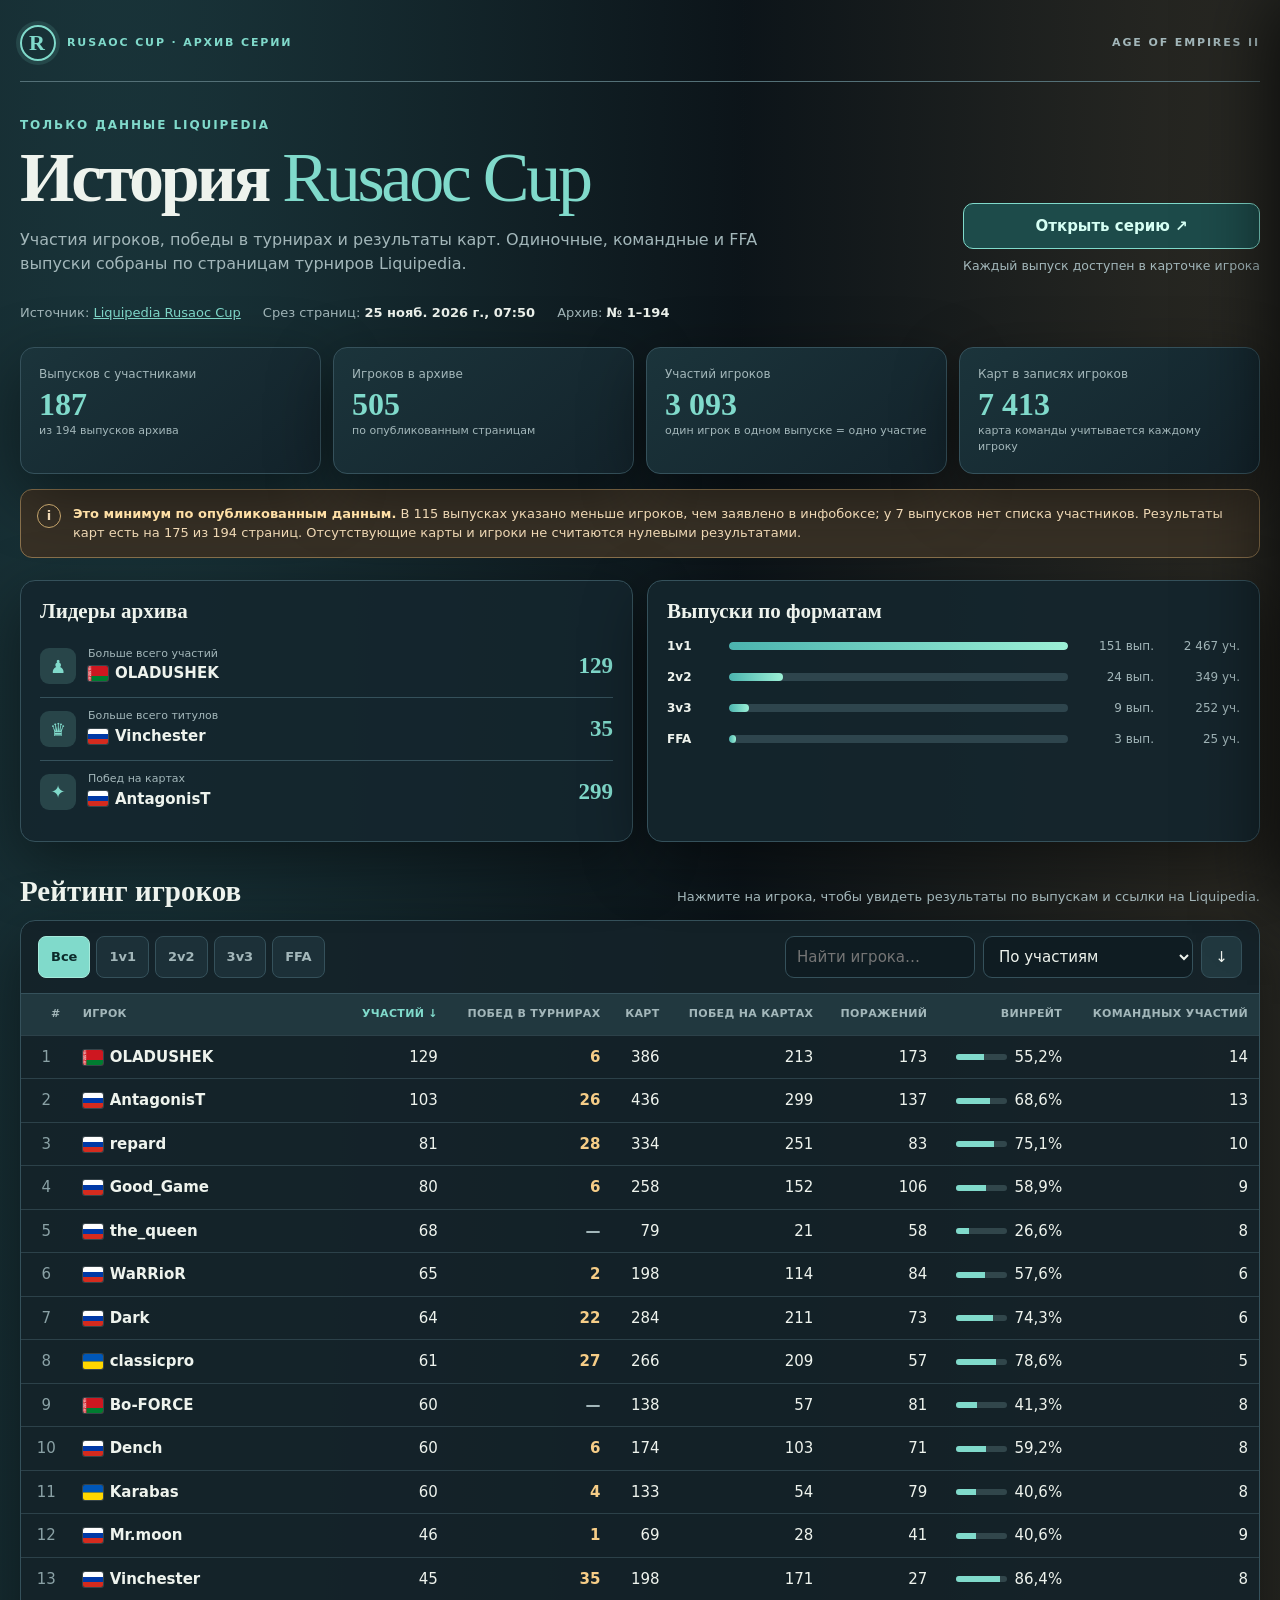
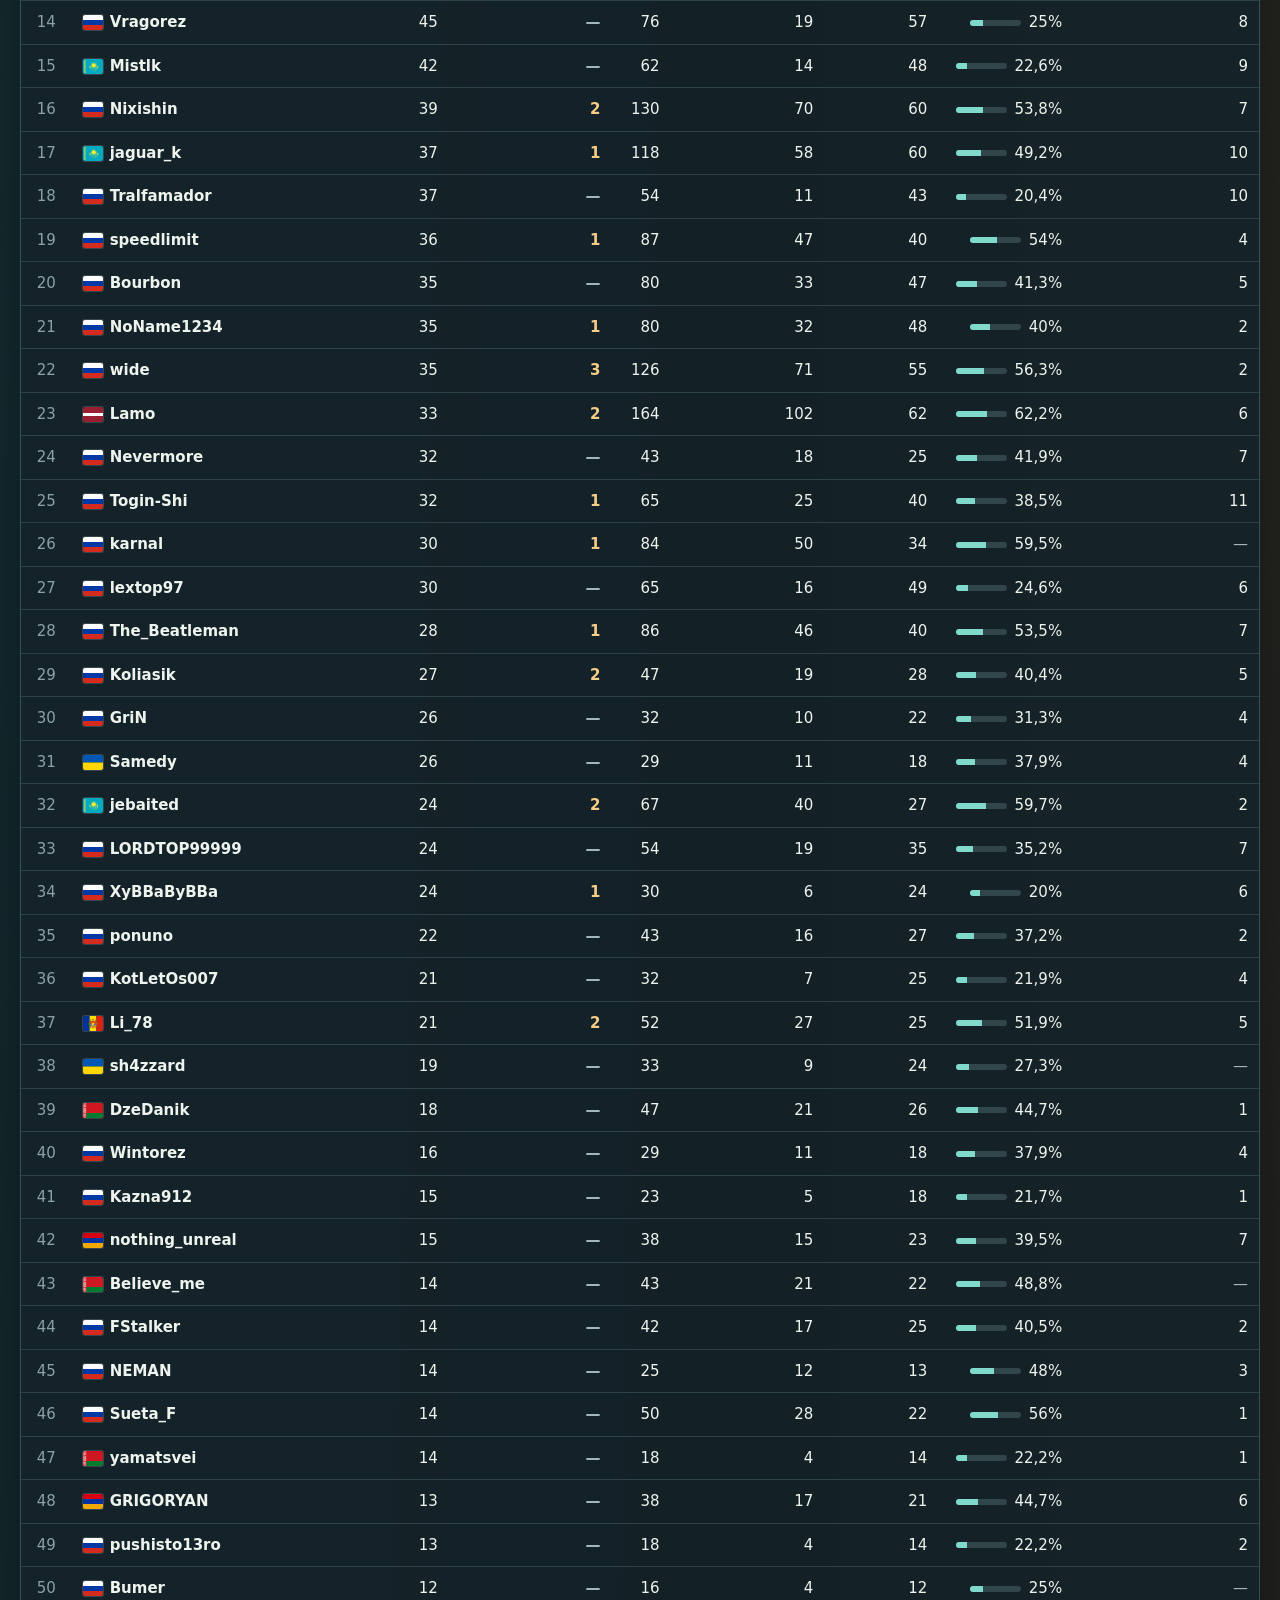
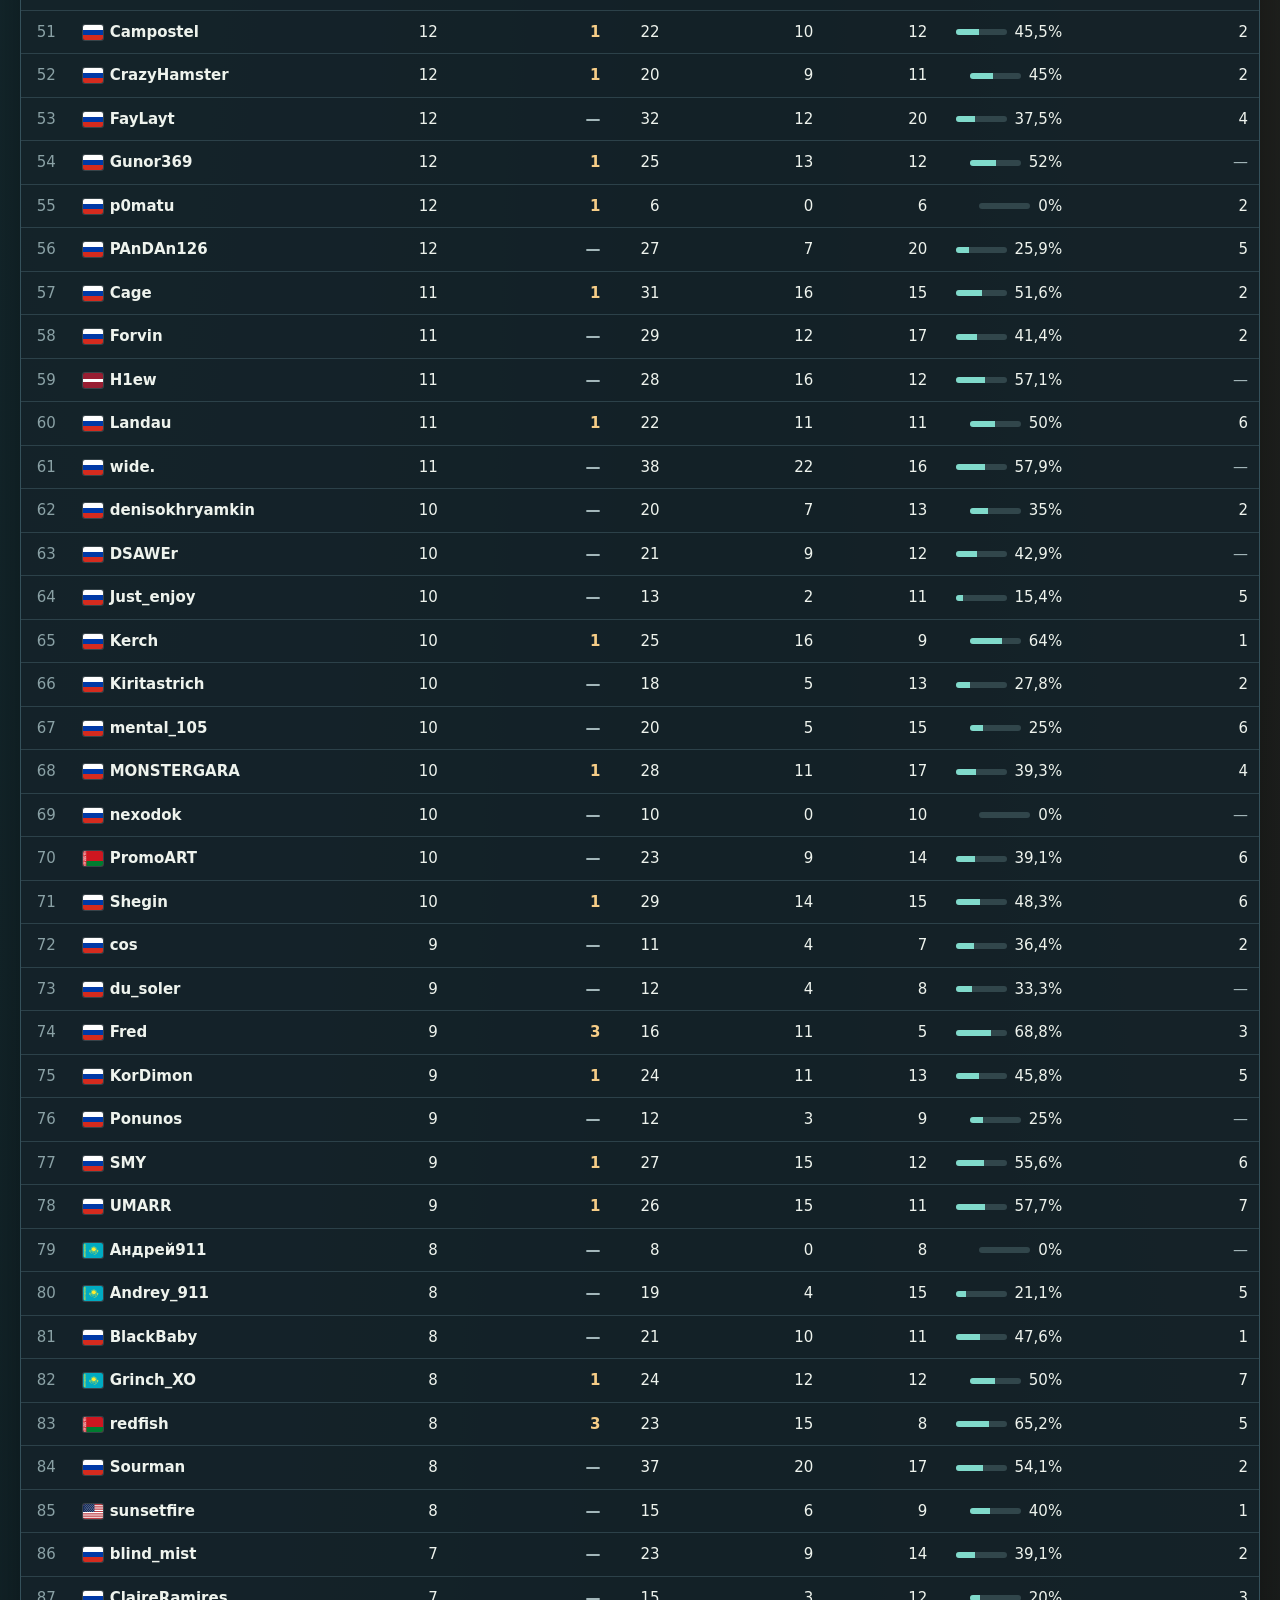
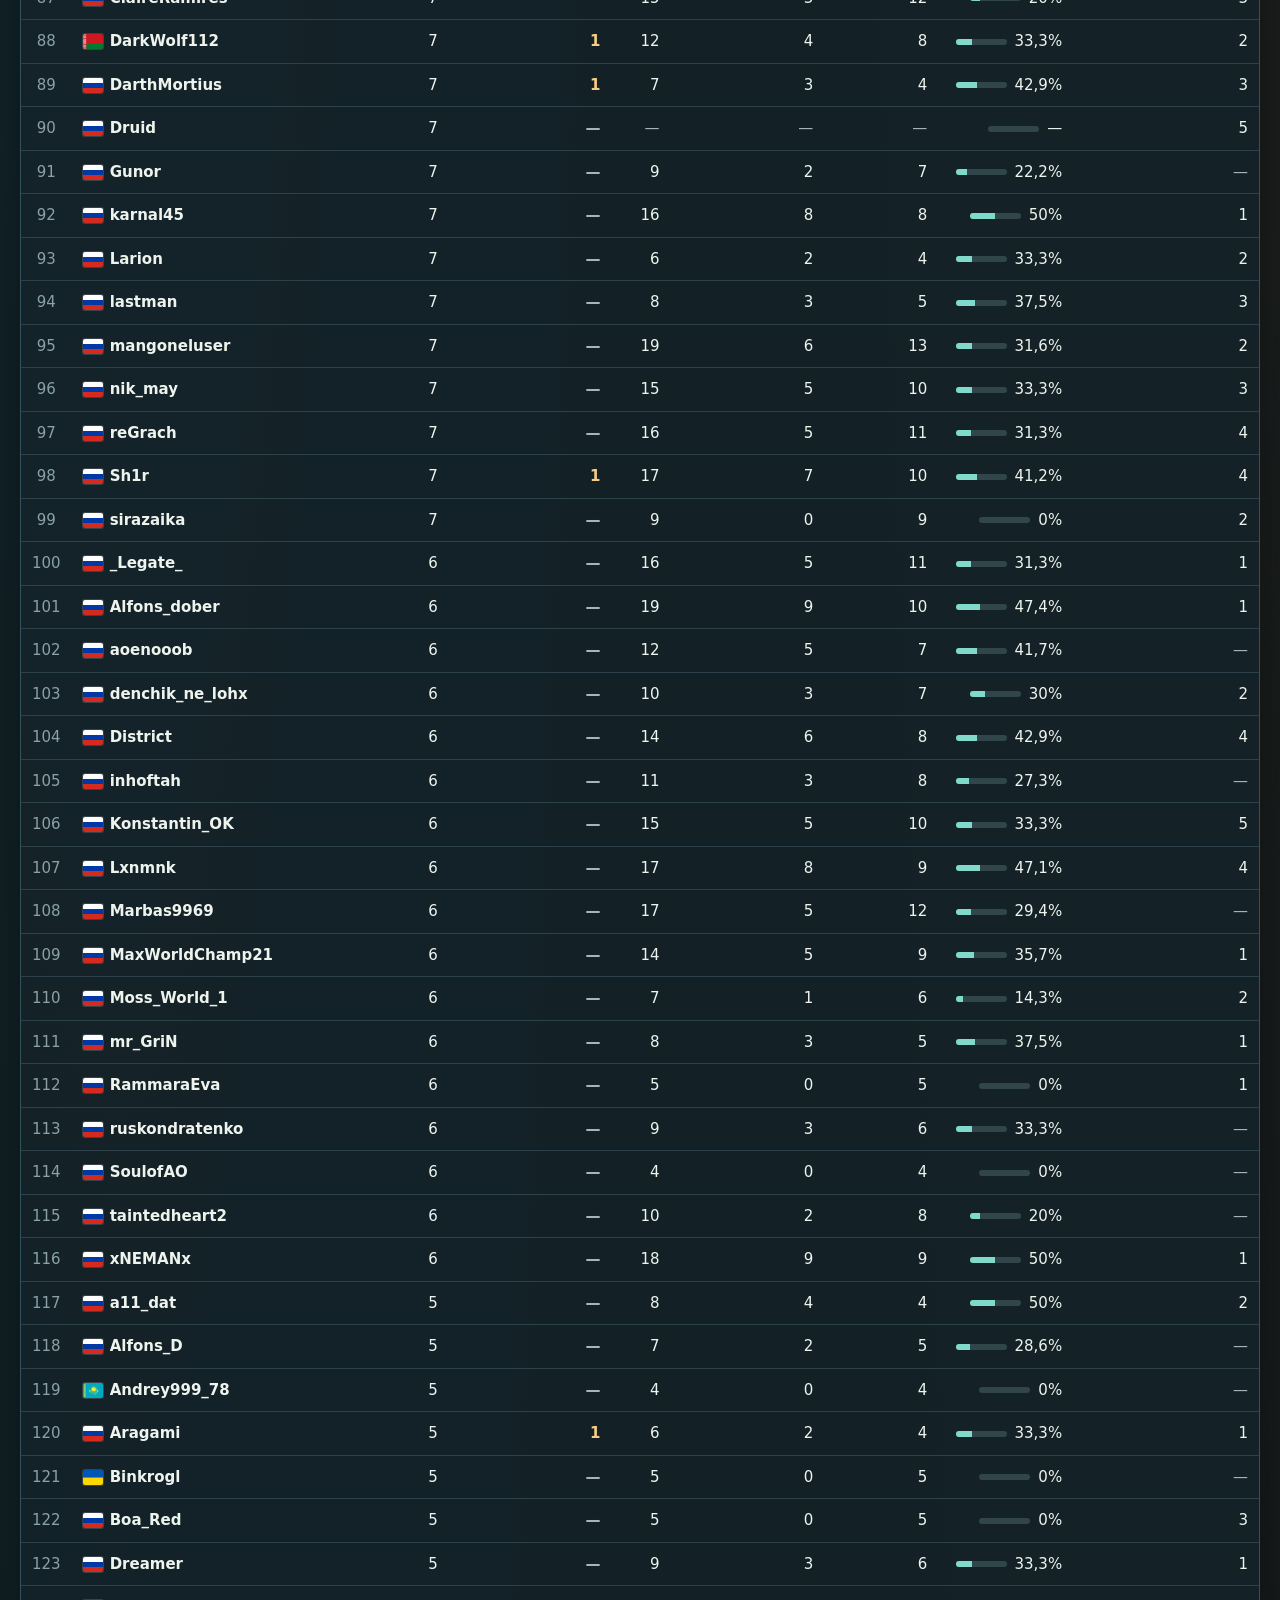
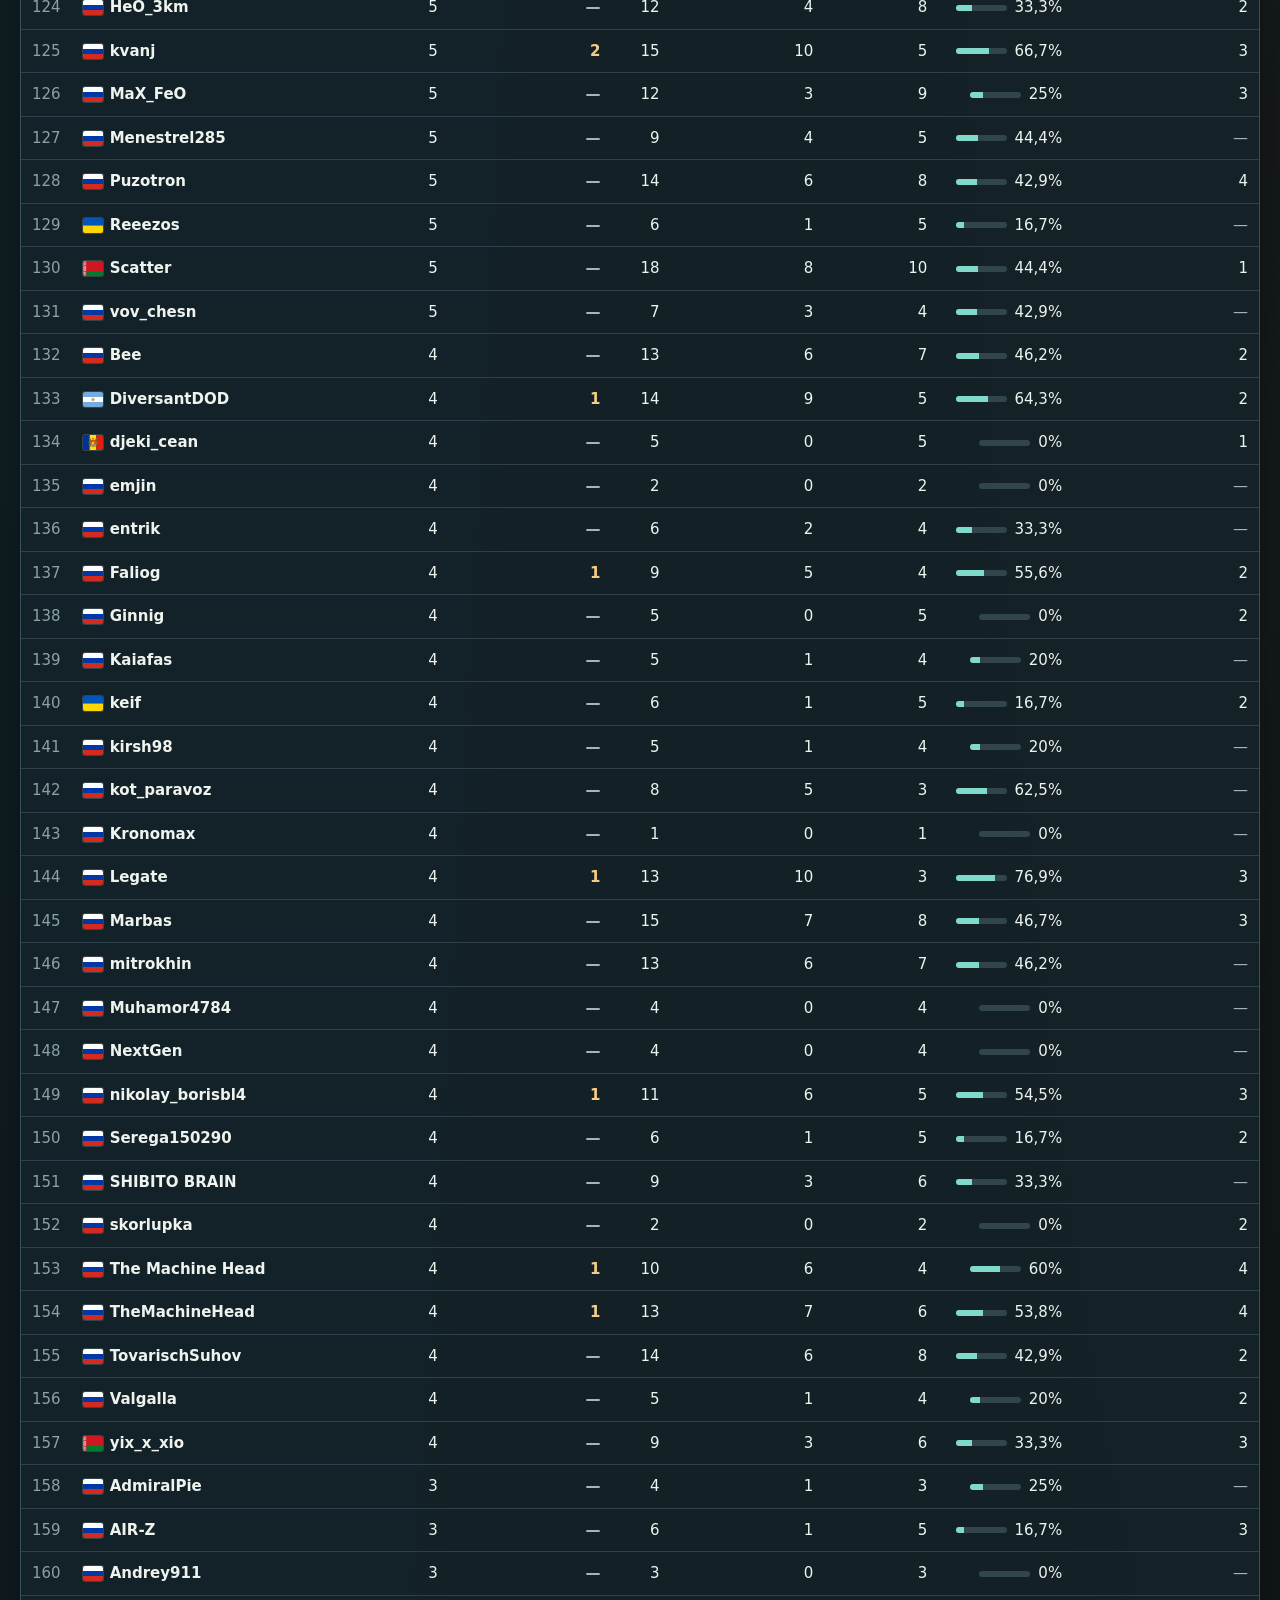
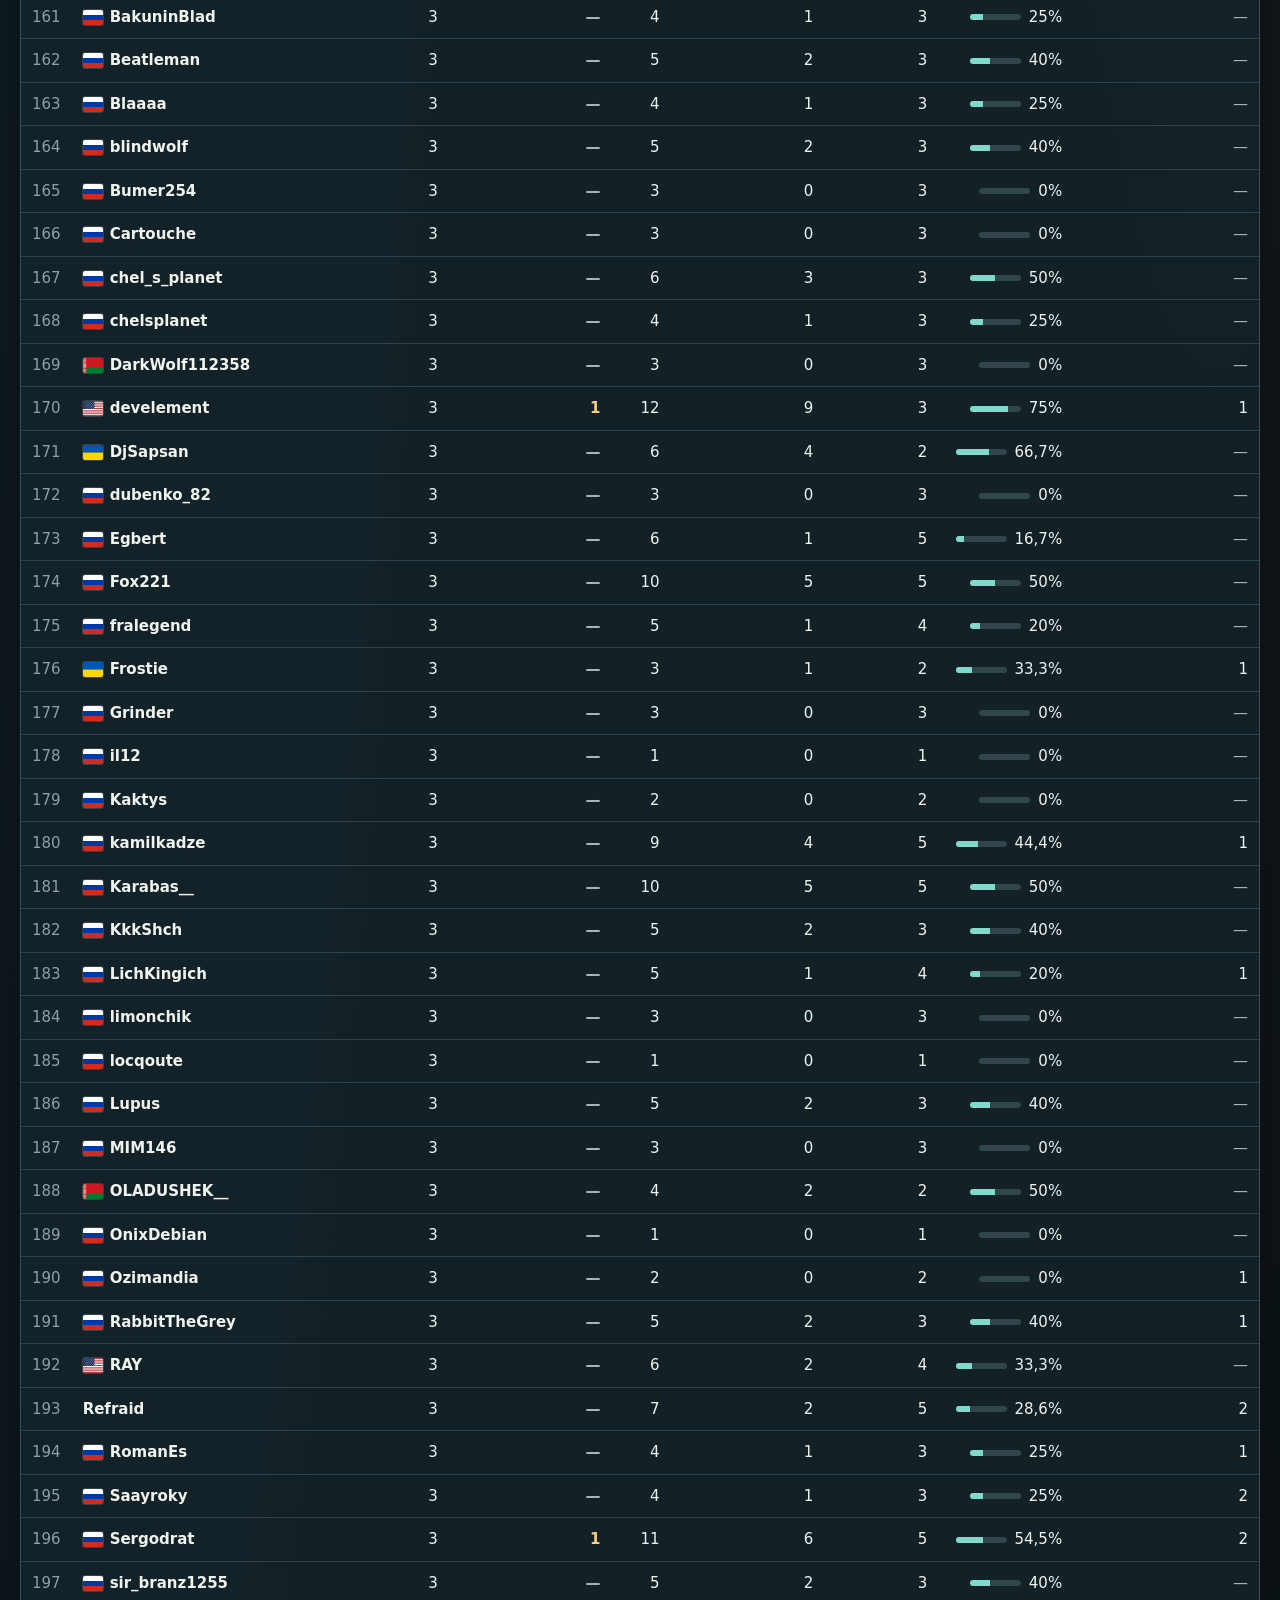
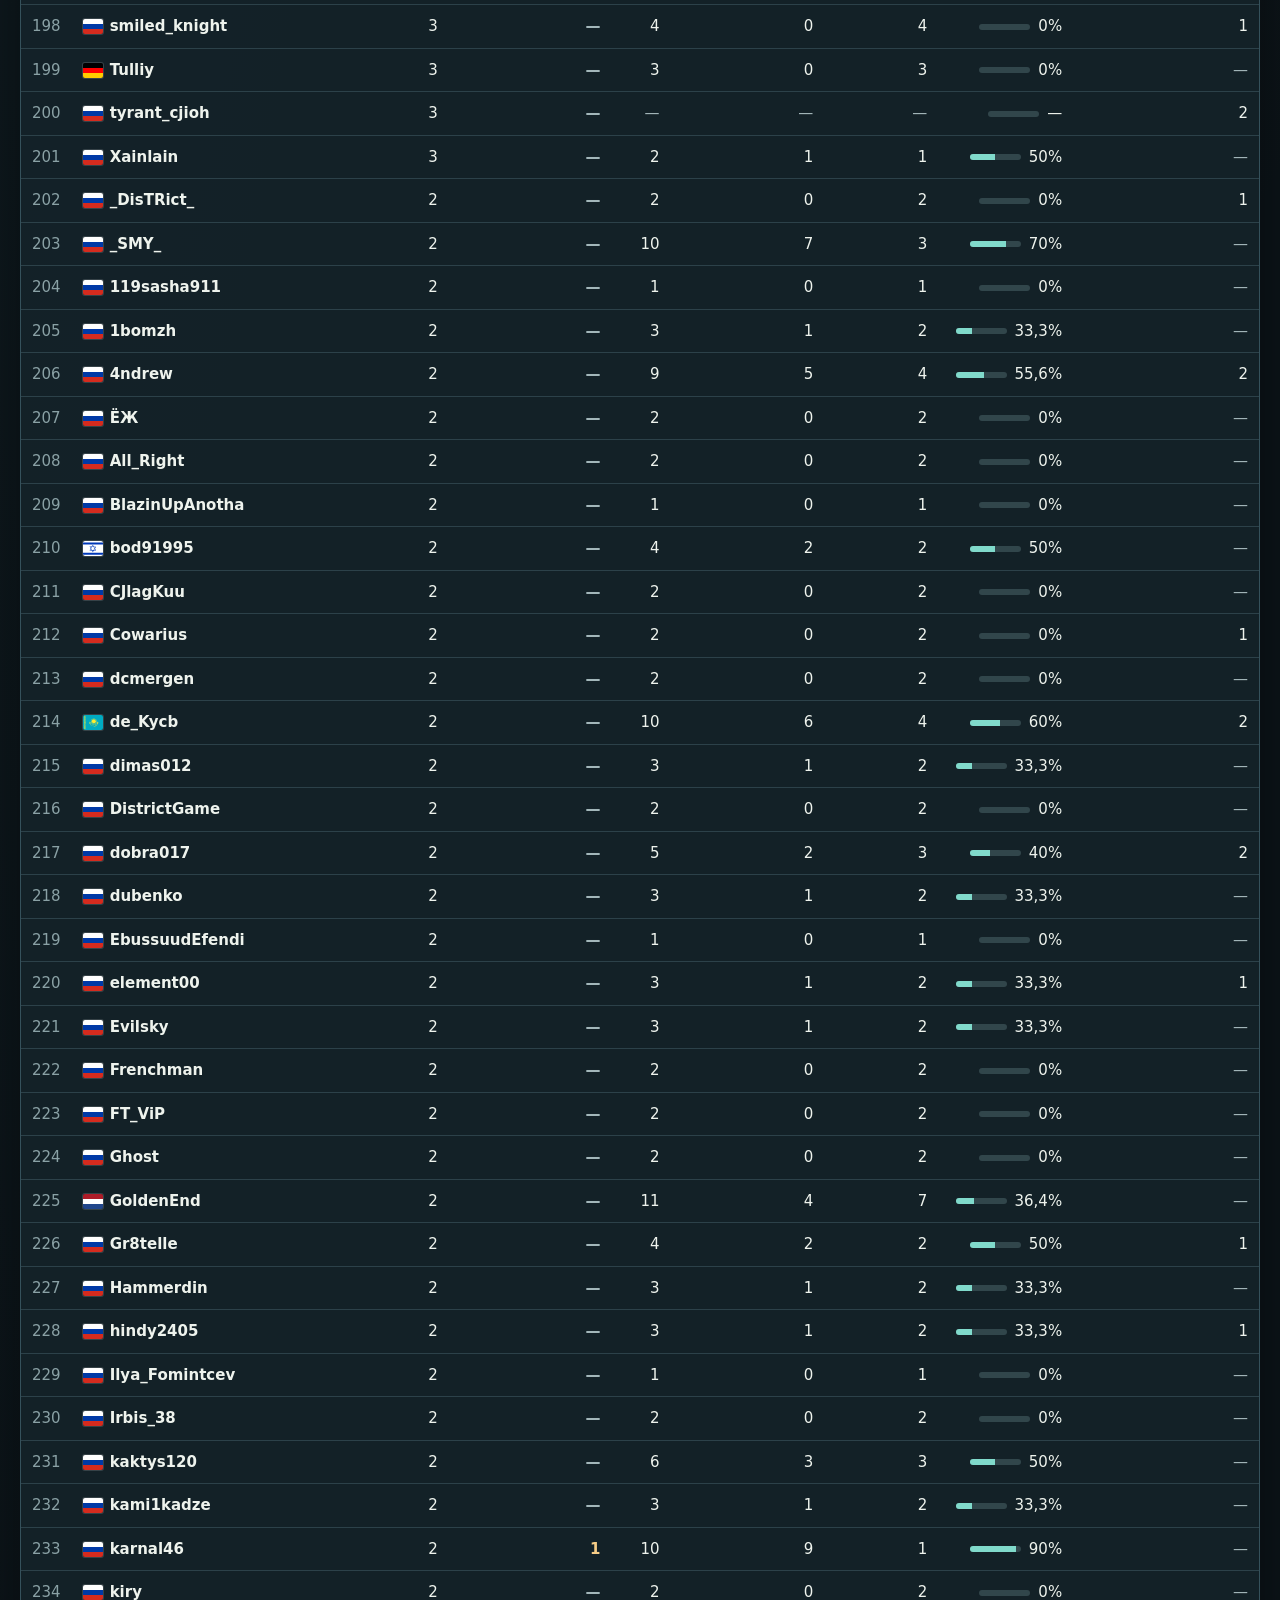
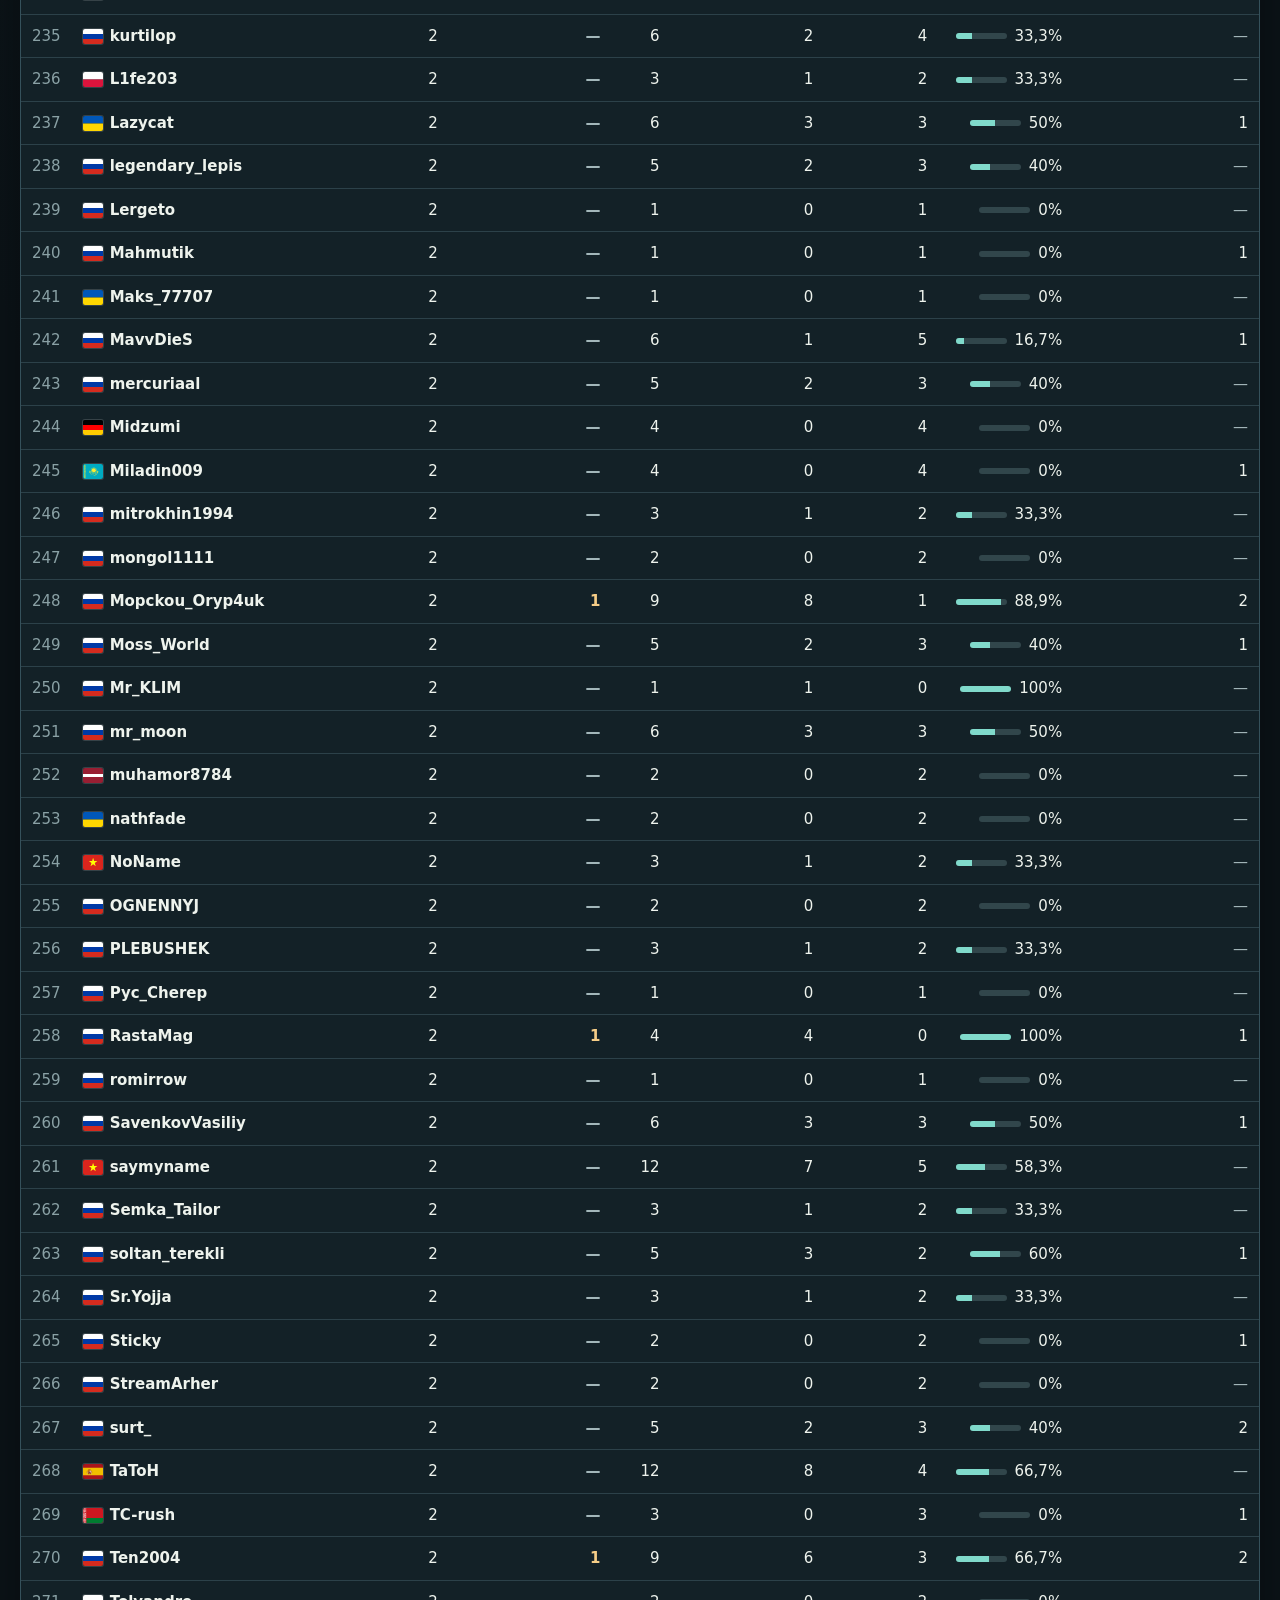
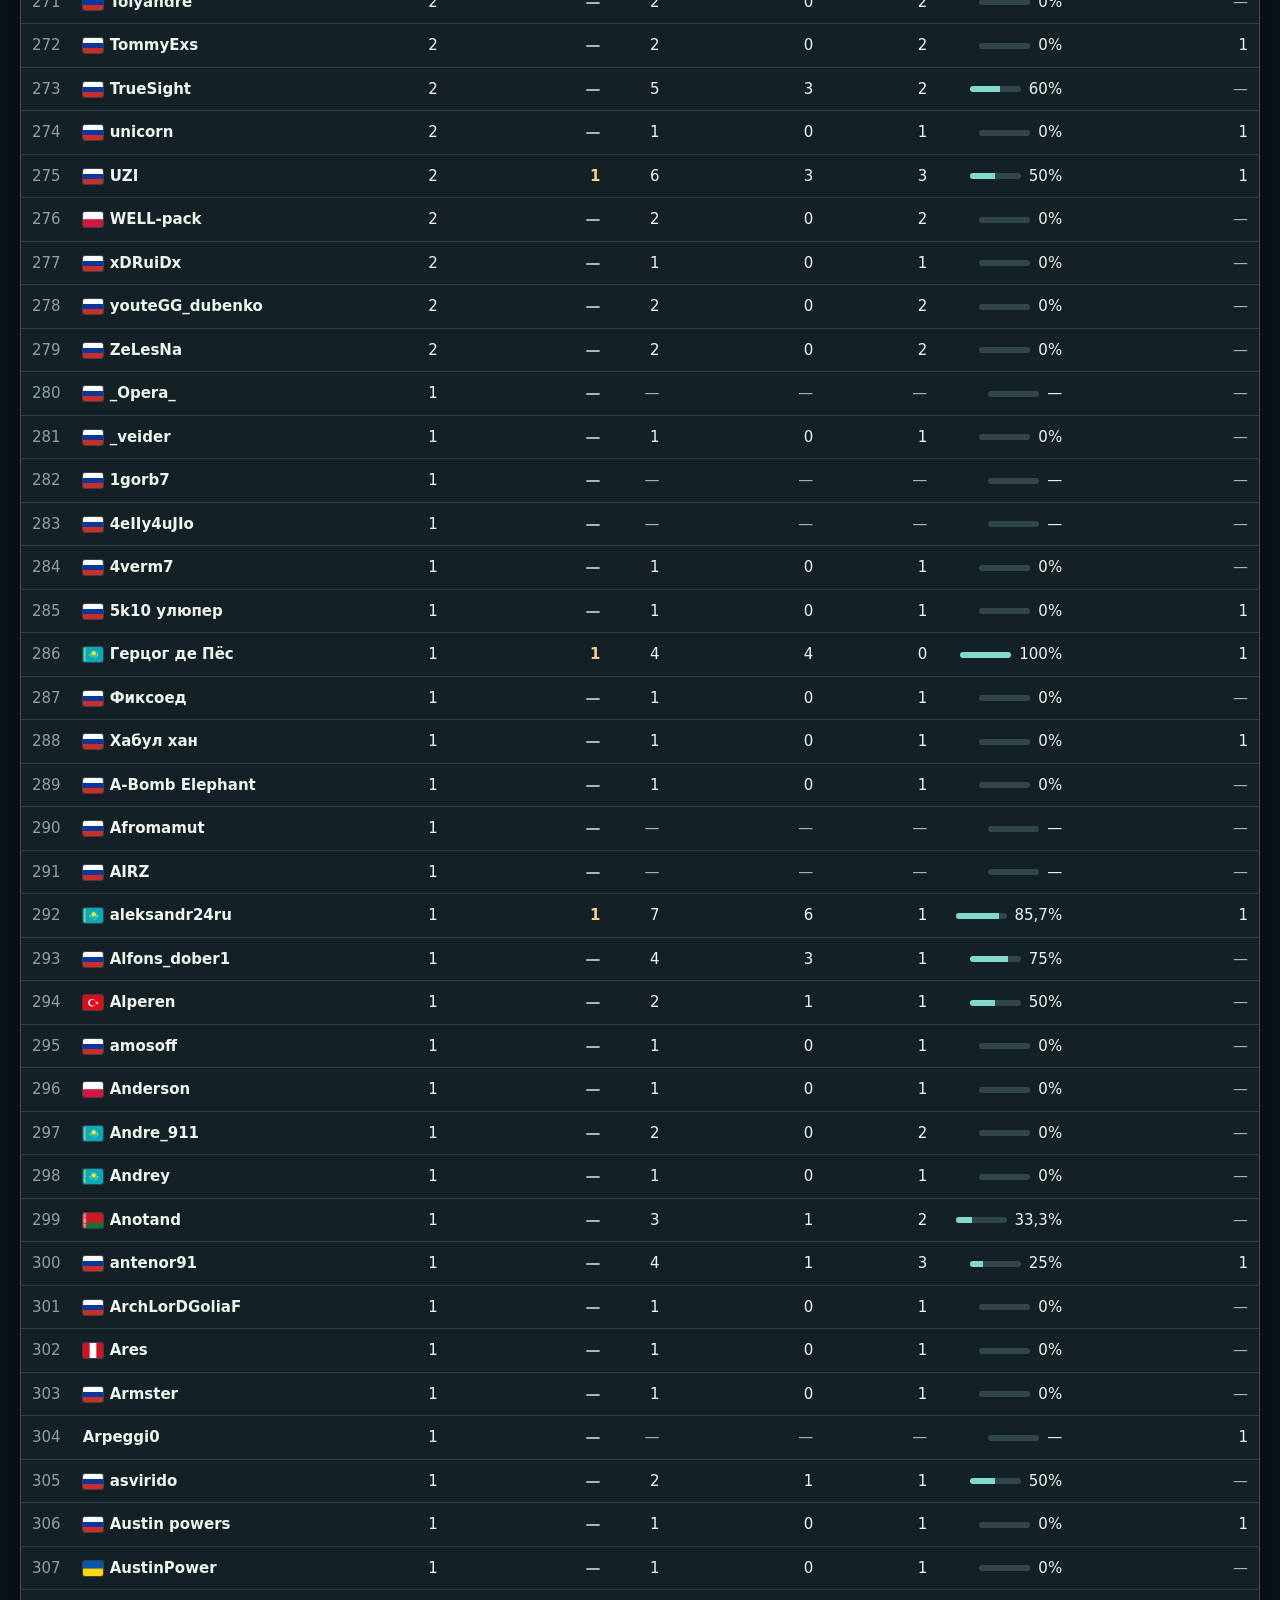
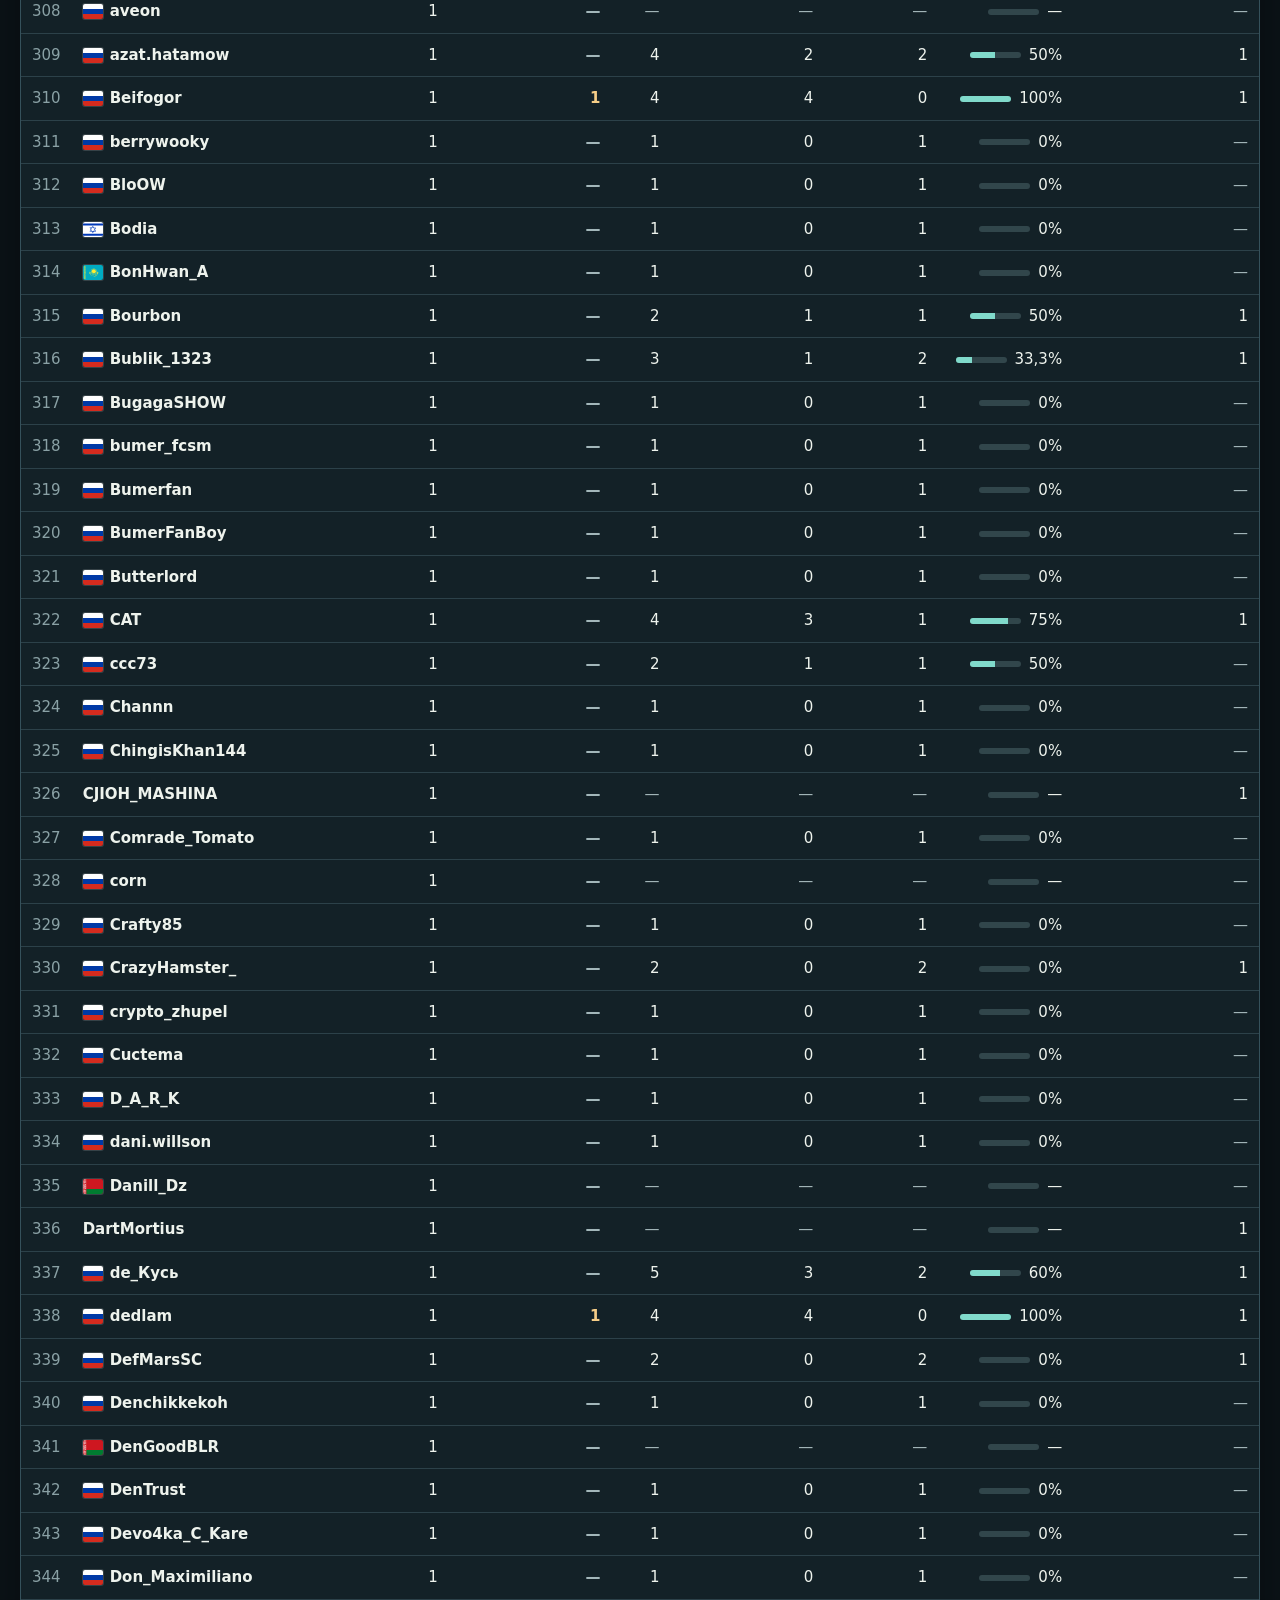
==== commit 38e1359f: "Update daily statistics snapshot" ====
--- a/site/rusaoc-cup-liquipedia.html
+++ b/site/rusaoc-cup-liquipedia.html
@@ -46,8 +46,8 @@
   <footer class="wrap">Неофициальная сводка по открытым страницам Liquipedia. Ссылки в карточках ведут к первичным данным. Обновление запланировано ежедневно на 00:00 по Гринвичу (UTC); дата последнего успешного среза указана вверху. <a href="https://github.com/Ryzhikoff/rusaoc-cup" target="_blank" rel="noopener noreferrer">Исходный код</a></footer>
   <div class="overlay" id="overlay"></div><aside class="drawer" id="drawer" role="dialog" aria-modal="true" aria-labelledby="drawer-heading" aria-hidden="true"><div class="drawer-head"><div class="drawer-name" id="drawer-name"></div><button class="close" id="close" type="button" aria-label="Закрыть">×</button></div><div id="drawer-body"></div></aside>
   <script id="aliases" type="application/json">{"3D!Bee":["3d.bee","Bee"],"_DisTRict_":["District"],"_Legate_":["Legate"],"_SMY_":["exGC_SMY","SMY"],"Alfons_D":["Alfons_dober","Alfons_dober1"],"Alfons_dober":["Alfons_D","Alfons_dober1"],"Alfons_dober1":["Alfons_D","Alfons_dober"],"Andrey":["Andrey_911"],"Andrey_911":["Andrey"],"AntagonisT":["i an ta go ni st i","iantagonisti"],"Bee":["3D!Bee","3d.bee"],"Beifogor":["Belfogor"],"Belfogor":["Beifogor"],"Bourbon":["ft_bourbon","TheGreatBourbon"],"classicpro":["lordofmos"],"Daniil":["daniil dz","daniil_dz","DzeDanik"],"Dark":["dark_of_empires"],"District":["_DisTRict_"],"DzeDanik":["Daniil","daniil dz","daniil_dz"],"exGC_SMY":["_SMY_","SMY"],"GRIGORYAN":["andao"],"H1ew":["h1ew (lamo)","Lamo"],"Karabas":["Karabas__"],"Karabas__":["Karabas"],"Koliasik":["Колясик"],"Lamo":["H1ew","h1ew (lamo)"],"Landau":["Landau_","p0pengaben"],"Landau_":["Landau","p0pengaben"],"Legate":["_Legate_"],"mangoneluser":["youtegg_mangoneluser"],"Marbas":["Marbas9969"],"Marbas9969":["Marbas"],"Mr.moon":["mr_moon"],"mr_moon":["Mr.moon"],"OLADUSHEK":["OLADUSHEK__"],"OLADUSHEK__":["OLADUSHEK"],"SMY":["_SMY_","exGC_SMY"],"TheGreatBourbon":["Bourbon","ft_bourbon"],"timurinho1436":["Timurinho_Hair"],"Timurinho_Hair":["timurinho1436"],"UMARR":["Rexan_"],"Vinchester":["vik_vinchester"],"Vragorez":["Vragorez4000"],"Vragorez4000":["Vragorez"],"WaRRioR":["vik_warrior"],"wide":["wide."],"wide.":["wide"]}</script>
-  <script id="countries" type="application/json">{"updated":"2026-11-24T09:18:06.479516+00:00","players":{"vinchester":{"code":"RU","source":"https://liquipedia.net/ageofempires/Vinchester"},"tatoh":{"code":"ES","source":"https://liquipedia.net/ageofempires/TaToH"},"goldenend":{"code":"NL","source":"https://liquipedia.net/ageofempires/GoldenEnd"},"repard":{"code":"RU","source":"https://liquipedia.net/ageofempires/Repard"},"mr.moon":{"code":"RU","source":"https://liquipedia.net/ageofempires/Mr.moon"},"dench":{"code":"RU","source":"https://liquipedia.net/ageofempires/Dench"},"aragami":{"code":"RU","source":"https://liquipedia.net/ageofempires/Rusaoc_Cup/25"},"the queen":{"code":"RU","source":"https://liquipedia.net/ageofempires/The_queen"},"samedy":{"code":"UA","source":"https://liquipedia.net/ageofempires/Rusaoc_Cup/62"},"grin":{"code":"RU","source":"https://liquipedia.net/ageofempires/GriN"},"saymyname":{"code":"VN","source":"https://liquipedia.net/ageofempires/Saymyname"},"cos":{"code":"RU","source":"https://liquipedia.net/ageofempires/Rusaoc_Cup/29"},"kerch":{"code":"RU","source":"https://liquipedia.net/ageofempires/Rusaoc_Cup/31"},"uzi":{"code":"RU","source":"https://liquipedia.net/ageofempires/Rusaoc_Cup/25"},"king marv":{"code":"DE","source":"https://liquipedia.net/ageofempires/King_Marv"},"nevermore":{"code":"RU","source":"https://liquipedia.net/ageofempires/Nevermore"},"tk kerch28rus":{"code":"RU","source":"https://liquipedia.net/ageofempires/Rusaoc_Cup/1"},"fred94":{"code":"RU","source":"https://liquipedia.net/ageofempires/Rusaoc_Cup/48"},"djsapsan":{"code":"UA","source":"https://liquipedia.net/ageofempires/Rusaoc_Cup/9"},"crazyhamster ":{"code":"RU","source":"https://liquipedia.net/ageofempires/Rusaoc_Cup/1"},"fred":{"code":"RU","source":"https://liquipedia.net/ageofempires/Rusaoc_Cup/18"},"crazyhamster":{"code":"RU","source":"https://liquipedia.net/ageofempires/Rusaoc_Cup/16"},"vov chesn":{"code":"RU","source":"https://liquipedia.net/ageofempires/Rusaoc_Cup/65"},"xainlain":{"code":"RU","source":"https://liquipedia.net/ageofempires/Rusaoc_Cup/4"},"pyc nana rge ":{"code":"RU","source":"https://liquipedia.net/ageofempires/Rusaoc_Cup/1"},"sibas fish":{"code":"RU","source":"https://liquipedia.net/ageofempires/Rusaoc_Cup/1"},"p0matu":{"code":"RU","source":"https://liquipedia.net/ageofempires/Rusaoc_Cup/18"},"speedlimit":{"code":"RU","source":"https://liquipedia.net/ageofempires/Speedlimit"},"locqoute":{"code":"RU","source":"https://liquipedia.net/ageofempires/Rusaoc_Cup/4"},"kronomax":{"code":"RU","source":"https://liquipedia.net/ageofempires/Rusaoc_Cup/4"},"ra.deep it":{"code":"RU","source":"https://liquipedia.net/ageofempires/Rusaoc_Cup/1"},"emjin":{"code":"RU","source":"https://liquipedia.net/ageofempires/Rusaoc_Cup/4"},"il12":{"code":"RU","source":"https://liquipedia.net/ageofempires/Rusaoc_Cup/3"},"classicpro":{"code":"UA","source":"https://liquipedia.net/ageofempires/Classicpro"},"skorlupka":{"code":"RU","source":"https://liquipedia.net/ageofempires/Rusaoc_Cup/23"},"pycchan":{"code":"RU","source":"https://liquipedia.net/ageofempires/Rusaoc_Cup/23"},"keif":{"code":"UA","source":"https://liquipedia.net/ageofempires/Rusaoc_Cup/23"},"neman":{"code":"RU","source":"https://liquipedia.net/ageofempires/Rusaoc_Cup/105"},"larion":{"code":"RU","source":"https://liquipedia.net/ageofempires/Rusaoc_Cup/65"},"warrior":{"code":"RU","source":"https://liquipedia.net/ageofempires/WaRRioR"},"oladushek":{"code":"BY","source":"https://liquipedia.net/ageofempires/OLADUSHEK"},"druid":{"code":"RU","source":"https://liquipedia.net/ageofempires/Rusaoc_Cup/23"},"blindwolf":{"code":"RU","source":"https://liquipedia.net/ageofempires/Rusaoc_Cup/4"},"kasard":{"code":"RU","source":"https://liquipedia.net/ageofempires/Rusaoc_Cup/2"},"sangvinic":{"code":"RU","source":"https://liquipedia.net/ageofempires/Rusaoc_Cup/2"},"corn":{"code":"RU","source":"https://liquipedia.net/ageofempires/Rusaoc_Cup/2"},"mr klim":{"code":"RU","source":"https://liquipedia.net/ageofempires/Rusaoc_Cup/8"},"ya zhorich":{"code":"RU","source":"https://liquipedia.net/ageofempires/Rusaoc_Cup/2"},"aveon":{"code":"RU","source":"https://liquipedia.net/ageofempires/Rusaoc_Cup/2"},"darthmortius":{"code":"RU","source":"https://liquipedia.net/ageofempires/Rusaoc_Cup/18"},"119sasha911":{"code":"RU","source":"https://liquipedia.net/ageofempires/Rusaoc_Cup/88"},"onixdebian":{"code":"RU","source":"https://liquipedia.net/ageofempires/Rusaoc_Cup/5"},"sashkalash":{"code":"RU","source":"https://liquipedia.net/ageofempires/Rusaoc_Cup/3"},"tsargoroh":{"code":"RU","source":"https://liquipedia.net/ageofempires/Rusaoc_Cup/5"},"bugagashow":{"code":"RU","source":"https://liquipedia.net/ageofempires/Rusaoc_Cup/6"},"semka tailor":{"code":"RU","source":"https://liquipedia.net/ageofempires/Rusaoc_Cup/8"},"lord penddlethon":{"code":"RU","source":"https://liquipedia.net/ageofempires/Rusaoc_Cup/7"},"ilya fomintcev":{"code":"RU","source":"https://liquipedia.net/ageofempires/Rusaoc_Cup/8"},"pyc cherep":{"code":"RU","source":"https://liquipedia.net/ageofempires/Rusaoc_Cup/9"}," opera ":{"code":"RU","source":"https://liquipedia.net/ageofempires/Rusaoc_Cup/8"},"moskalq":{"code":"RU","source":"https://liquipedia.net/ageofempires/Rusaoc_Cup/8"},"stef":{"code":"RU","source":"https://liquipedia.net/ageofempires/Rusaoc_Cup/8"},"4eiiy4ujio":{"code":"RU","source":"https://liquipedia.net/ageofempires/Rusaoc_Cup/8"},"romirrow":{"code":"RU","source":"https://liquipedia.net/ageofempires/Rusaoc_Cup/9"},"supplife":{"code":"RU","source":"https://liquipedia.net/ageofempires/Rusaoc_Cup/8"},"pyc temhb1u":{"code":"RU","source":"https://liquipedia.net/ageofempires/Rusaoc_Cup/9"},"themony":{"code":"RU","source":"https://liquipedia.net/ageofempires/Rusaoc_Cup/11"},"tyrant cjioh":{"code":"RU","source":"https://liquipedia.net/ageofempires/Rusaoc_Cup/11"},"jsft123":{"code":"RU","source":"https://liquipedia.net/ageofempires/Rusaoc_Cup/13"},"mony":{"code":"RU","source":"https://liquipedia.net/ageofempires/Rusaoc_Cup/14"},"lastman":{"code":"RU","source":"https://liquipedia.net/ageofempires/Rusaoc_Cup/181"},"dark":{"code":"RU","source":"https://liquipedia.net/ageofempires/Dark"},"xybbabybba":{"code":"RU","source":"https://liquipedia.net/ageofempires/XyBBaByBBa"},"ozimandia":{"code":"RU","source":"https://liquipedia.net/ageofempires/Rusaoc_Cup/28"},"xdruidx":{"code":"RU","source":"https://liquipedia.net/ageofempires/Rusaoc_Cup/28"},"cage":{"code":"RU","source":"https://liquipedia.net/ageofempires/Dench"},"karnal46":{"code":"RU","source":"https://liquipedia.net/ageofempires/Rusaoc_Cup/52"},"taintedheart2":{"code":"RU","source":"https://liquipedia.net/ageofempires/Rusaoc_Cup/100/Qualifier/2"},"nathfade":{"code":"UA","source":"https://liquipedia.net/ageofempires/Rusaoc_Cup/48"},"kaktys120":{"code":"RU","source":"https://liquipedia.net/ageofempires/Rusaoc_Cup/51"},"thegreatbourbon":{"code":"RU","source":"https://liquipedia.net/ageofempires/Rusaoc_Cup/48"},"cowarius":{"code":"RU","source":"https://liquipedia.net/ageofempires/Rusaoc_Cup/48"},"good game":{"code":"RU","source":"https://liquipedia.net/ageofempires/Good_Game"},"rusafrika":{"code":"RU","source":"https://liquipedia.net/ageofempires/Rusaoc_Cup/48"},"tootons":{"code":"UA","source":"https://liquipedia.net/ageofempires/Rusaoc_Cup/48"},"wokiput":{"code":"RU","source":"https://liquipedia.net/ageofempires/Rusaoc_Cup/48"},"truesight":{"code":"RU","source":"https://liquipedia.net/ageofempires/Rusaoc_Cup/52"},"nexodok":{"code":"RU","source":"https://liquipedia.net/ageofempires/Rusaoc_Cup/66"},"menestrel285":{"code":"RU","source":"https://liquipedia.net/ageofempires/Rusaoc_Cup/65"},"fralegend":{"code":"RU","source":"https://liquipedia.net/ageofempires/Rusaoc_Cup/48"},"qwin70":{"code":"RU","source":"https://liquipedia.net/ageofempires/Rusaoc_Cup/48"},"sticky":{"code":"RU","source":"https://liquipedia.net/ageofempires/Rusaoc_Cup/50"},"nextgen":{"code":"RU","source":"https://liquipedia.net/ageofempires/Rusaoc_Cup/65"},"admiralpie":{"code":"RU","source":"https://liquipedia.net/ageofempires/Rusaoc_Cup/113"},"tulliy":{"code":"DE","source":"https://liquipedia.net/ageofempires/Rusaoc_Cup/155"},"karabas":{"code":"UA","source":"https://liquipedia.net/ageofempires/Karabas"},"wintorez":{"code":"RU","source":"https://liquipedia.net/ageofempires/Rusaoc_Cup/120"},"believe me":{"code":"BY","source":"https://liquipedia.net/ageofempires/Believe_me"},"aoenooob":{"code":"RU","source":"https://liquipedia.net/ageofempires/Rusaoc_Cup/119"},"jebaited":{"code":"KZ","source":"https://liquipedia.net/ageofempires/Jebaited"},"grinder":{"code":"RU","source":"https://liquipedia.net/ageofempires/Rusaoc_Cup/37"},"streambrosilver":{"code":"RU","source":"https://liquipedia.net/ageofempires/Rusaoc_Cup/37"},"kkkshch":{"code":"RU","source":"https://liquipedia.net/ageofempires/Rusaoc_Cup/66"},"anderson":{"code":"PL","source":"https://liquipedia.net/ageofempires/Rusaoc_Cup/36"},"bod91995":{"code":"IL","source":"https://liquipedia.net/ageofempires/Rusaoc_Cup/52"},"homidoido":{"code":"RU","source":"https://liquipedia.net/ageofempires/Rusaoc_Cup/33"},"rastamag":{"code":"RU","source":"https://liquipedia.net/ageofempires/Rusaoc_Cup/153"},"afromamut":{"code":"RU","source":"https://liquipedia.net/ageofempires/Rusaoc_Cup/32"},"frostie":{"code":"UA","source":"https://liquipedia.net/ageofempires/Rusaoc_Cup/29"},"ft vip":{"code":"RU","source":"https://liquipedia.net/ageofempires/Rusaoc_Cup/29"},"unicorn":{"code":"RU","source":"https://liquipedia.net/ageofempires/Rusaoc_Cup/29"},"tolyandre":{"code":"RU","source":"https://liquipedia.net/ageofempires/Rusaoc_Cup/29"},"comrade tomato":{"code":"RU","source":"https://liquipedia.net/ageofempires/Rusaoc_Cup/29"},"lazycat":{"code":"UA","source":"https://liquipedia.net/ageofempires/Rusaoc_Cup/28"},"ro mary di":{"code":"RU","source":"https://liquipedia.net/ageofempires/Rusaoc_Cup/52"},"evilsky":{"code":"RU","source":"https://liquipedia.net/ageofempires/Rusaoc_Cup/54"},"dimas012":{"code":"RU","source":"https://liquipedia.net/ageofempires/Rusaoc_Cup/52"},"elizakolmakov":{"code":"RU","source":"https://liquipedia.net/ageofempires/Rusaoc_Cup/52"},"asvirido":{"code":"RU","source":"https://liquipedia.net/ageofempires/Rusaoc_Cup/52"},"lordtop99999":{"code":"RU","source":"https://liquipedia.net/ageofempires/Rusaoc_Cup/186"},"bourbon":{"code":"RU","source":"https://liquipedia.net/ageofempires/Bourbon"},"cartouche":{"code":"RU","source":"https://liquipedia.net/ageofempires/Rusaoc_Cup/57"},"muhamor8784":{"code":"LV","source":"https://liquipedia.net/ageofempires/Rusaoc_Cup/80"},"micadevcon":{"code":"RU","source":"https://liquipedia.net/ageofempires/Rusaoc_Cup/52"},"sodomqt":{"code":"RU","source":"https://liquipedia.net/ageofempires/Rusaoc_Cup/52"},"imajigran":{"code":"RU","source":"https://liquipedia.net/ageofempires/Rusaoc_Cup/52"}," veider":{"code":"RU","source":"https://liquipedia.net/ageofempires/Rusaoc_Cup/52"},"bo-force":{"code":"BY","source":"https://liquipedia.net/ageofempires/Bo-FORCE"},"entrik":{"code":"RU","source":"https://liquipedia.net/ageofempires/Rusaoc_Cup/55"},"blackbaby":{"code":"RU","source":"https://liquipedia.net/ageofempires/BlackBaby"},"lergeto":{"code":"RU","source":"https://liquipedia.net/ageofempires/Rusaoc_Cup/60"},"blazinupanotha":{"code":"RU","source":"https://liquipedia.net/ageofempires/Rusaoc_Cup/101"},"1gorb7":{"code":"RU","source":"https://liquipedia.net/ageofempires/Rusaoc_Cup/52"},"sakh stream":{"code":"RU","source":"https://liquipedia.net/ageofempires/Rusaoc_Cup/52"},"dengoodblr":{"code":"BY","source":"https://liquipedia.net/ageofempires/Rusaoc_Cup/52"},"andrey999 78":{"code":"KZ","source":"https://liquipedia.net/ageofempires/Rusaoc_Cup/55"},"xuncoh":{"code":"RU","source":"https://liquipedia.net/ageofempires/Rusaoc_Cup/52"},"kot paravoz":{"code":"RU","source":"https://liquipedia.net/ageofempires/Rusaoc_Cup/57"},"tralfamador":{"code":"RU","source":"https://liquipedia.net/ageofempires/Tralfamador"},"maks 77707":{"code":"UA","source":"https://liquipedia.net/ageofempires/Rusaoc_Cup/52"},"ruskondratenko":{"code":"RU","source":"https://liquipedia.net/ageofempires/Rusaoc_Cup/92"},"hjak":{"code":"RU","source":"https://liquipedia.net/ageofempires/Rusaoc_Cup/51"},"hammerdin":{"code":"RU","source":"https://liquipedia.net/ageofempires/Rusaoc_Cup/55"},"toprad1":{"code":"RU","source":"https://liquipedia.net/ageofempires/Rusaoc_Cup/51"},"veidenlars":{"code":"RU","source":"https://liquipedia.net/ageofempires/Rusaoc_Cup/51"},"yuriandiy":{"code":"RU","source":"https://liquipedia.net/ageofempires/Rusaoc_Cup/51"},"tso aoe":{"code":"RU","source":"https://liquipedia.net/ageofempires/Rusaoc_Cup/51"},"antagonist":{"code":"RU","source":"https://liquipedia.net/ageofempires/IAnTaGoNiStI"},"lev 870110-21":{"code":"RU","source":"https://liquipedia.net/ageofempires/Rusaoc_Cup/51"},"llyolik":{"code":"RU","source":"https://liquipedia.net/ageofempires/Rusaoc_Cup/53"},"du soler":{"code":"RU","source":"https://liquipedia.net/ageofempires/Rusaoc_Cup/129"},"bumer":{"code":"RU","source":"https://liquipedia.net/ageofempires/Rusaoc_Cup/85"},"sh4zzard":{"code":"UA","source":"https://liquipedia.net/ageofempires/Sh4zzard"},"denisokhryamkin":{"code":"RU","source":"https://liquipedia.net/ageofempires/Rusaoc_Cup/118"},"kamilkadze":{"code":"RU","source":"https://liquipedia.net/ageofempires/Rusaoc_Cup/71"},"kaiafas":{"code":"RU","source":"https://liquipedia.net/ageofempires/Rusaoc_Cup/60"},"irbis 38":{"code":"RU","source":"https://liquipedia.net/ageofempires/Rusaoc_Cup/54"},"streamarher":{"code":"RU","source":"https://liquipedia.net/ageofempires/Rusaoc_Cup/62"},"peromant":{"code":"RU","source":"https://liquipedia.net/ageofempires/Rusaoc_Cup/53"},"limonchik":{"code":"RU","source":"https://liquipedia.net/ageofempires/Rusaoc_Cup/60"},"ldiavoletta":{"code":"RU","source":"https://liquipedia.net/ageofempires/Rusaoc_Cup/53"},"poncchik29":{"code":"RU","source":"https://liquipedia.net/ageofempires/Rusaoc_Cup/53"},"4verm7":{"code":"RU","source":"https://liquipedia.net/ageofempires/Rusaoc_Cup/53"},"soulofao":{"code":"RU","source":"https://liquipedia.net/ageofempires/Rusaoc_Cup/66"},"dsawer":{"code":"RU","source":"https://liquipedia.net/ageofempires/Rusaoc_Cup/76"},"koliasik":{"code":"RU","source":"https://liquipedia.net/ageofempires/Koliasik"},"serega150290":{"code":"RU","source":"https://liquipedia.net/ageofempires/Rusaoc_Cup/168"},"lazycatz":{"code":"UA","source":"https://liquipedia.net/ageofempires/Rusaoc_Cup/54"},"gogei10":{"code":"RU","source":"https://liquipedia.net/ageofempires/Rusaoc_Cup/54"},"binkrogl":{"code":"UA","source":"https://liquipedia.net/ageofempires/Rusaoc_Cup/58"},"ognennyj":{"code":"RU","source":"https://liquipedia.net/ageofempires/OGNENNYJ"},"dani.willson":{"code":"RU","source":"https://liquipedia.net/ageofempires/Rusaoc_Cup/55"},"sexgiant":{"code":"RU","source":"https://liquipedia.net/ageofempires/Rusaoc_Cup/55"},"rosaalua":{"code":"RU","source":"https://liquipedia.net/ageofempires/Rusaoc_Cup/55"},"vragorez":{"code":"RU","source":"https://liquipedia.net/ageofempires/Vragorez"},"rodion nikandrov":{"code":"RU","source":"https://liquipedia.net/ageofempires/Rusaoc_Cup/55"},"kaktys":{"code":"RU","source":"https://liquipedia.net/ageofempires/Rusaoc_Cup/60"},"андрей911":{"code":"KZ","source":"https://liquipedia.net/ageofempires/Rusaoc_Cup/63"},"kirsh98":{"code":"RU","source":"https://liquipedia.net/ageofempires/Rusaoc_Cup/59"},"floki":{"code":"RU","source":"https://liquipedia.net/ageofempires/Rusaoc_Cup/57"},"nihǎo":{"code":"RU","source":"https://liquipedia.net/ageofempires/Rusaoc_Cup/57"},"john chehh":{"code":"RU","source":"https://liquipedia.net/ageofempires/Rusaoc_Cup/57"},"kami1kadze":{"code":"RU","source":"https://liquipedia.net/ageofempires/Rusaoc_Cup/75"},"kiry":{"code":"RU","source":"https://liquipedia.net/ageofempires/Rusaoc_Cup/76"},"bakuninblad":{"code":"RU","source":"https://liquipedia.net/ageofempires/Rusaoc_Cup/61"},"devo4ka c kare":{"code":"RU","source":"https://liquipedia.net/ageofempires/Rusaoc_Cup/58"},"nikitosich":{"code":"RU","source":"https://liquipedia.net/ageofempires/Rusaoc_Cup/58"},"shalimov":{"code":"RU","source":"https://liquipedia.net/ageofempires/Rusaoc_Cup/58"},"фиксоед":{"code":"RU","source":"https://liquipedia.net/ageofempires/Rusaoc_Cup/59"},"denchik ne lohx":{"code":"RU","source":"https://liquipedia.net/ageofempires/Rusaoc_Cup/153"},"onestyle":{"code":"RU","source":"https://liquipedia.net/ageofempires/Rusaoc_Cup/59"},"voices":{"code":"RU","source":"https://liquipedia.net/ageofempires/Rusaoc_Cup/59"},"hellequin":{"code":"UA","source":"https://liquipedia.net/ageofempires/Rusaoc_Cup/60"},"shadow":{"code":"RU","source":"https://liquipedia.net/ageofempires/Rusaoc_Cup/60"},"superwark":{"code":"RU","source":"https://liquipedia.net/ageofempires/Rusaoc_Cup/60"},"noobs enslaver":{"code":"RU","source":"https://liquipedia.net/ageofempires/Rusaoc_Cup/61"},"all right":{"code":"RU","source":"https://liquipedia.net/ageofempires/Rusaoc_Cup/62"},"mrpumpkin":{"code":"RU","source":"https://liquipedia.net/ageofempires/Rusaoc_Cup/61"},"district":{"code":"RU","source":"https://liquipedia.net/ageofempires/Rusaoc_Cup/189"},"slave22":{"code":"RU","source":"https://liquipedia.net/ageofempires/Rusaoc_Cup/62"},"glazoed":{"code":"RU","source":"https://liquipedia.net/ageofempires/Rusaoc_Cup/62"},"sunsetfire":{"code":"US","source":"https://liquipedia.net/ageofempires/Sunsetfire"},"tosic":{"code":"RU","source":"https://liquipedia.net/ageofempires/Rusaoc_Cup/63"},"rolandjones":{"code":"KZ","source":"https://liquipedia.net/ageofempires/Rusaoc_Cup/63"},"dubenko":{"code":"RU","source":"https://liquipedia.net/ageofempires/Rusaoc_Cup/87"},"lupus":{"code":"RU","source":"https://liquipedia.net/ageofempires/Rusaoc_Cup/65"},"noname1234":{"code":"RU","source":"https://liquipedia.net/ageofempires/NoName1234"},"amosoff":{"code":"RU","source":"https://liquipedia.net/ageofempires/Rusaoc_Cup/63"},"cuctema":{"code":"RU","source":"https://liquipedia.net/ageofempires/Rusaoc_Cup/63"},"bumerfanboy":{"code":"RU","source":"https://liquipedia.net/ageofempires/Rusaoc_Cup/64"},"hellintrop":{"code":"RU","source":"https://liquipedia.net/ageofempires/Rusaoc_Cup/64"},"likurg":{"code":"UA","source":"https://liquipedia.net/ageofempires/Rusaoc_Cup/64"},"karnal":{"code":"RU","source":"https://liquipedia.net/ageofempires/Karnal"},"ёж":{"code":"RU","source":"https://liquipedia.net/ageofempires/Rusaoc_Cup/88"},"bodia":{"code":"IL","source":"https://liquipedia.net/ageofempires/Rusaoc_Cup/64"},"mr.moan":{"code":"RU","source":"https://liquipedia.net/ageofempires/Rusaoc_Cup/64"},"p0pengaben":{"code":"RU","source":"https://liquipedia.net/ageofempires/Rusaoc_Cup/158"},"grew":{"code":"RU","source":"https://liquipedia.net/ageofempires/Rusaoc_Cup/65"},"hudloom":{"code":"RU","source":"https://liquipedia.net/ageofempires/Rusaoc_Cup/65"},"vrp":{"code":"RU","source":"https://liquipedia.net/ageofempires/Rusaoc_Cup/65"},"bumerfan":{"code":"RU","source":"https://liquipedia.net/ageofempires/Rusaoc_Cup/65"},"emicbro":{"code":"RU","source":"https://liquipedia.net/ageofempires/Rusaoc_Cup/65"},"faliog":{"code":"RU","source":"https://liquipedia.net/ageofempires/Rusaoc_Cup/100/Qualifier/2"},"cjlagkuu":{"code":"RU","source":"https://liquipedia.net/ageofempires/Rusaoc_Cup/66"},"gunor369":{"code":"RU","source":"https://liquipedia.net/ageofempires/Rusaoc_Cup/132"},"torrium117":{"code":"RU","source":"https://liquipedia.net/ageofempires/Rusaoc_Cup/65"},"ledget":{"code":"RU","source":"https://liquipedia.net/ageofempires/Rusaoc_Cup/65"},"ginnig":{"code":"RU","source":"https://liquipedia.net/ageofempires/Rusaoc_Cup/94"},"alperen":{"code":"TR","source":"https://liquipedia.net/ageofempires/Alperen"},"noname":{"code":"VN","source":"https://liquipedia.net/ageofempires/NoName"},"shibito brain":{"code":"RU","source":"https://liquipedia.net/ageofempires/Rusaoc_Cup/76"},"andrey":{"code":"KZ","source":"https://liquipedia.net/ageofempires/Rusaoc_Cup/66"},"azat.hatamow":{"code":"RU","source":"https://liquipedia.net/ageofempires/Rusaoc_Cup/68"},"ripidipi ":{"code":"RU","source":"https://liquipedia.net/ageofempires/Rusaoc_Cup/68"},"jaguar k":{"code":"KZ","source":"https://liquipedia.net/ageofempires/Jebaited"},"mavvdies":{"code":"RU","source":"https://liquipedia.net/ageofempires/Rusaoc_Cup/114"},"roxytempo":{"code":"RU","source":"https://liquipedia.net/ageofempires/Rusaoc_Cup/68"},"mistlk":{"code":"KZ","source":"https://liquipedia.net/ageofempires/Mistlk"},"goshisha":{"code":"RU","source":"https://liquipedia.net/ageofempires/Rusaoc_Cup/72"},"frenchman":{"code":"RU","source":"https://liquipedia.net/ageofempires/Rusaoc_Cup/78"},"gunor":{"code":"RU","source":"https://liquipedia.net/ageofempires/Rusaoc_Cup/131"},"silverrr":{"code":"RU","source":"https://liquipedia.net/ageofempires/Rusaoc_Cup/73"},"defmarssc":{"code":"RU","source":"https://liquipedia.net/ageofempires/Rusaoc_Cup/73"},"lichkingich":{"code":"RU","source":"https://liquipedia.net/ageofempires/Rusaoc_Cup/75"},"savenkovvasiliy":{"code":"RU","source":"https://liquipedia.net/ageofempires/Rusaoc_Cup/80"},"mopckou oryp4uk":{"code":"RU","source":"https://liquipedia.net/ageofempires/Karnal"},"aleksandr24ru":{"code":"KZ","source":"https://liquipedia.net/ageofempires/Rusaoc_Cup/73"},"nixishin":{"code":"RU","source":"https://liquipedia.net/ageofempires/Nixishin"},"sham ru":{"code":"RU","source":"https://liquipedia.net/ageofempires/Rusaoc_Cup/73"},"ksana 13":{"code":"RU","source":"https://liquipedia.net/ageofempires/Rusaoc_Cup/73"},"gwin70":{"code":"RU","source":"https://liquipedia.net/ageofempires/Rusaoc_Cup/73"},"blaaaa":{"code":"RU","source":"https://liquipedia.net/ageofempires/Rusaoc_Cup/81"},"crafty85":{"code":"RU","source":"https://liquipedia.net/ageofempires/Rusaoc_Cup/74"},"tanya":{"code":"UA","source":"https://liquipedia.net/ageofempires/Rusaoc_Cup/75"},"plebushek":{"code":"RU","source":"https://liquipedia.net/ageofempires/Rusaoc_Cup/76"},"dubenko 82":{"code":"RU","source":"https://liquipedia.net/ageofempires/Rusaoc_Cup/98"},"ponunos":{"code":"RU","source":"https://liquipedia.net/ageofempires/Rusaoc_Cup/100/Qualifier/1"},"sir branz1255":{"code":"RU","source":"https://liquipedia.net/ageofempires/Rusaoc_Cup/157"},"true":{"code":"US","source":"https://liquipedia.net/ageofempires/True"},"chel s planet":{"code":"RU","source":"https://liquipedia.net/ageofempires/Rusaoc_Cup/88"},"muhamor4784":{"code":"RU","source":"https://liquipedia.net/ageofempires/Rusaoc_Cup/93"},"yamatsvei":{"code":"BY","source":"https://liquipedia.net/ageofempires/DzeDanik"},"kazna912":{"code":"RU","source":"https://liquipedia.net/ageofempires/Rusaoc_Cup/152"},"chelsplanet":{"code":"RU","source":"https://liquipedia.net/ageofempires/Rusaoc_Cup/84"},"vixfix":{"code":"RU","source":"https://liquipedia.net/ageofempires/Rusaoc_Cup/81"},"maxopkun":{"code":"RU","source":"https://liquipedia.net/ageofempires/Rusaoc_Cup/81"},"ccc73":{"code":"RU","source":"https://liquipedia.net/ageofempires/Rusaoc_Cup/81"},"punctirro":{"code":"RU","source":"https://liquipedia.net/ageofempires/Rusaoc_Cup/81"},"mitrokhin1994":{"code":"RU","source":"https://liquipedia.net/ageofempires/Rusaoc_Cup/109"},"inhoftah":{"code":"RU","source":"https://liquipedia.net/ageofempires/Rusaoc_Cup/149"},"sr.yojja":{"code":"RU","source":"https://liquipedia.net/ageofempires/Rusaoc_Cup/84"},"dreamer":{"code":"RU","source":"https://liquipedia.net/ageofempires/Dreamer"},"posty1":{"code":"RU","source":"https://liquipedia.net/ageofempires/Rusaoc_Cup/83"},"kurtilop":{"code":"RU","source":"https://liquipedia.net/ageofempires/Rusaoc_Cup/86"},"butterlord":{"code":"RU","source":"https://liquipedia.net/ageofempires/Rusaoc_Cup/85"},"zelesna":{"code":"RU","source":"https://liquipedia.net/ageofempires/Rusaoc_Cup/86"},"ares":{"code":"PE","source":"https://liquipedia.net/ageofempires/Ares"},"archlordgoliaf":{"code":"RU","source":"https://liquipedia.net/ageofempires/Rusaoc_Cup/86"},"a-bomb elephant":{"code":"RU","source":"https://liquipedia.net/ageofempires/Rusaoc_Cup/87"},"ponuno":{"code":"RU","source":"https://liquipedia.net/ageofempires/Rusaoc_Cup/187"},"synex":{"code":"RU","source":"https://liquipedia.net/ageofempires/Rusaoc_Cup/87"},"austin powers":{"code":"RU","source":"https://liquipedia.net/ageofempires/Rusaoc_Cup/89"},"valgalla":{"code":"RU","source":"https://liquipedia.net/ageofempires/Rusaoc_Cup/94"},"unknown v":{"code":"RU","source":"https://liquipedia.net/ageofempires/Rusaoc_Cup/89"},"sueta f":{"code":"RU","source":"https://liquipedia.net/ageofempires/Sueta_F"},"forvin":{"code":"RU","source":"https://liquipedia.net/ageofempires/Forvin"},"inv vito":{"code":"RU","source":"https://liquipedia.net/ageofempires/Rusaoc_Cup/91"},"karabas ":{"code":"RU","source":"https://liquipedia.net/ageofempires/Rusaoc_Cup/104"},"wide.":{"code":"RU","source":"https://liquipedia.net/ageofempires/Wide"},"oladushek ":{"code":"BY","source":"https://liquipedia.net/ageofempires/Rusaoc_Cup/92"},"mr grin":{"code":"RU","source":"https://liquipedia.net/ageofempires/GriN"},"q1w1":{"code":"RU","source":"https://liquipedia.net/ageofempires/Rusaoc_Cup/92"},"mesija.dreamer":{"code":"RU","source":"https://liquipedia.net/ageofempires/Rusaoc_Cup/92"},"good 105 game":{"code":"RU","source":"https://liquipedia.net/ageofempires/Rusaoc_Cup/92"},"hindy2405":{"code":"RU","source":"https://liquipedia.net/ageofempires/Rusaoc_Cup/107"},"moss world 1":{"code":"RU","source":"https://liquipedia.net/ageofempires/Rusaoc_Cup/121"},"promoart":{"code":"BY","source":"https://liquipedia.net/ageofempires/Rusaoc_Cup/189"},"berrywooky":{"code":"RU","source":"https://liquipedia.net/ageofempires/Rusaoc_Cup/92"},"tiltilvarium":{"code":"RU","source":"https://liquipedia.net/ageofempires/Rusaoc_Cup/94"}," district ":{"code":"RU","source":"https://liquipedia.net/ageofempires/Rusaoc_Cup/165"},"sh1r":{"code":"RU","source":"https://liquipedia.net/ageofempires/Rusaoc_Cup/130"},"l1fe203":{"code":"PL","source":"https://liquipedia.net/ageofempires/Rusaoc_Cup/99"},"karnal45":{"code":"RU","source":"https://liquipedia.net/ageofempires/Karnal"},"faylayt":{"code":"RU","source":"https://liquipedia.net/ageofempires/Rusaoc_Cup/181"},"andrey911":{"code":"RU","source":"https://liquipedia.net/ageofempires/Rusaoc_Cup/108"},"d a r k":{"code":"RU","source":"https://liquipedia.net/ageofempires/Rusaoc_Cup/95"},"legendary lepis":{"code":"RU","source":"https://liquipedia.net/ageofempires/Rusaoc_Cup/98"},"gr8telle":{"code":"RU","source":"https://liquipedia.net/ageofempires/Rusaoc_Cup/96"},"ivangroznbli":{"code":"RU","source":"https://liquipedia.net/ageofempires/Rusaoc_Cup/96"},"chingiskhan144":{"code":"RU","source":"https://liquipedia.net/ageofempires/Rusaoc_Cup/96"},"the beatleman":{"code":"RU","source":"https://liquipedia.net/ageofempires/The_Beatleman"},"tokiw":{"code":"RU","source":"https://liquipedia.net/ageofempires/Rusaoc_Cup/99"},"kordimon":{"code":"RU","source":"https://liquipedia.net/ageofempires/Rusaoc_Cup/181"},"dr.molotok":{"code":"RU","source":"https://liquipedia.net/ageofempires/Rusaoc_Cup/101"},"togin-shi":{"code":"RU","source":"https://liquipedia.net/ageofempires/Rusaoc_Cup/193"},"xnemanx":{"code":"RU","source":"https://liquipedia.net/ageofempires/Rusaoc_Cup/179"},"mirotvorec62":{"code":"RU","source":"https://liquipedia.net/ageofempires/Rusaoc_Cup/102"},"rammaraeva":{"code":"RU","source":"https://liquipedia.net/ageofempires/Rusaoc_Cup/145"},"duhak.natria":{"code":"UA","source":"https://liquipedia.net/ageofempires/Rusaoc_Cup/103"},"mr moon":{"code":"RU","source":"https://liquipedia.net/ageofempires/Mr.moon"},"austinpower":{"code":"UA","source":"https://liquipedia.net/ageofempires/Rusaoc_Cup/104"},"youtegg dubenko":{"code":"RU","source":"https://liquipedia.net/ageofempires/Rusaoc_Cup/112"},"alfons dober":{"code":"RU","source":"https://liquipedia.net/ageofempires/Rusaoc_Cup/187"},"moss world":{"code":"RU","source":"https://liquipedia.net/ageofempires/Rusaoc_Cup/107"},"alfons d":{"code":"RU","source":"https://liquipedia.net/ageofempires/Rusaoc_Cup/141"},"persian":{"code":"RU","source":"https://liquipedia.net/ageofempires/Rusaoc_Cup/106"},"bourbоn":{"code":"RU","source":"https://liquipedia.net/ageofempires/Rusaoc_Cup/107"},"themachinehead":{"code":"RU","source":"https://liquipedia.net/ageofempires/Rusaoc_Cup/179"},"develement":{"code":"US","source":"https://liquipedia.net/ageofempires/Develement"},"soloserhions":{"code":"RU","source":"https://liquipedia.net/ageofempires/Rusaoc_Cup/109"},"wide":{"code":"RU","source":"https://liquipedia.net/ageofempires/Wide"},"lxnmnk":{"code":"RU","source":"https://liquipedia.net/ageofempires/Rusaoc_Cup/181"},"de кусь":{"code":"RU","source":"https://liquipedia.net/ageofempires/Rusaoc_Cup/110"},"vragorez4000":{"code":"RU","source":"https://liquipedia.net/ageofempires/Rusaoc_Cup/110"},"kvanj (general buba jr)":{"code":"RU","source":"https://liquipedia.net/ageofempires/Rusaoc_Cup/110"},"pushisto13ro":{"code":"RU","source":"https://liquipedia.net/ageofempires/Rusaoc_Cup/176"},"element00":{"code":"RU","source":"https://liquipedia.net/ageofempires/Rusaoc_Cup/127"},"campostel":{"code":"RU","source":"https://liquipedia.net/ageofempires/Rusaoc_Cup/186"},"inri":{"code":"RU","source":"https://liquipedia.net/ageofempires/Rusaoc_Cup/110"},"soltan terekli":{"code":"RU","source":"https://liquipedia.net/ageofempires/Rusaoc_Cup/130"},"saayroky":{"code":"RU","source":"https://liquipedia.net/ageofempires/Rusaoc_Cup/189"},"bumer254":{"code":"RU","source":"https://liquipedia.net/ageofempires/Rusaoc_Cup/134"},"shegin":{"code":"RU","source":"https://liquipedia.net/ageofempires/Rusaoc_Cup/191"},"mynameisnoname":{"code":"RU","source":"https://liquipedia.net/ageofempires/Rusaoc_Cup/112"},"kotletos007":{"code":"RU","source":"https://liquipedia.net/ageofempires/Kiritastrich"},"real-ganster":{"code":"RU","source":"https://liquipedia.net/ageofempires/Rusaoc_Cup/113"},"jack of blades":{"code":"RU","source":"https://liquipedia.net/ageofempires/Rusaoc_Cup/114"},"taliseldar":{"code":"RU","source":"https://liquipedia.net/ageofempires/Rusaoc_Cup/114"},"bumer fcsm":{"code":"RU","source":"https://liquipedia.net/ageofempires/Rusaoc_Cup/114"},"bloow":{"code":"RU","source":"https://liquipedia.net/ageofempires/Rusaoc_Cup/114"},"h1ew":{"code":"LV","source":"https://liquipedia.net/ageofempires/Lamo"},"mostik":{"code":"RU","source":"https://liquipedia.net/ageofempires/Rusaoc_Cup/115"},"campostei":{"code":"RU","source":"https://liquipedia.net/ageofempires/Rusaoc_Cup/115"},"districtgame":{"code":"RU","source":"https://liquipedia.net/ageofempires/Rusaoc_Cup/122"},"camostel":{"code":"RU","source":"https://liquipedia.net/ageofempires/Rusaoc_Cup/116"},"miladin admin":{"code":"RU","source":"https://liquipedia.net/ageofempires/Rusaoc_Cup/117"},"kononov":{"code":"RU","source":"https://liquipedia.net/ageofempires/Rusaoc_Cup/117"},"kvanj":{"code":"RU","source":"https://liquipedia.net/ageofempires/Rusaoc_Cup/148"},"reeezos":{"code":"UA","source":"https://liquipedia.net/ageofempires/Rusaoc_Cup/134"},"dzen":{"code":"RU","source":"https://liquipedia.net/ageofempires/Rusaoc_Cup/121"},"mur taz":{"code":"RU","source":"https://liquipedia.net/ageofempires/Rusaoc_Cup/121"},"5k10 улюпер":{"code":"RU","source":"https://liquipedia.net/ageofempires/Rusaoc_Cup/121"},"the machine head":{"code":"RU","source":"https://liquipedia.net/ageofempires/Rusaoc_Cup/171"},"герцог де пёс":{"code":"KZ","source":"https://liquipedia.net/ageofempires/Rusaoc_Cup/121"},"fiery dwarf":{"code":"RU","source":"https://liquipedia.net/ageofempires/Rusaoc_Cup/121"},"antenor91":{"code":"RU","source":"https://liquipedia.net/ageofempires/Rusaoc_Cup/121"},"sakhta":{"code":"RU","source":"https://liquipedia.net/ageofempires/Rusaoc_Cup/121"},"miladin009":{"code":"KZ","source":"https://liquipedia.net/ageofempires/Rusaoc_Cup/193"},"lextop97":{"code":"RU","source":"https://liquipedia.net/ageofempires/Rusaoc_Cup/193"},"rick05":{"code":"RU","source":"https://liquipedia.net/ageofempires/Rusaoc_Cup/124"},"sueta":{"code":"RU","source":"https://liquipedia.net/ageofempires/Sueta_F"},"ray":{"code":"US","source":"https://liquipedia.net/ageofempires/RAY"},"denchikkekoh":{"code":"RU","source":"https://liquipedia.net/ageofempires/Rusaoc_Cup/127"},"lamo":{"code":"LV","source":"https://liquipedia.net/ageofempires/Lamo"},"just enjoy":{"code":"RU","source":"https://liquipedia.net/ageofempires/Rusaoc_Cup/186"},"djeki cean":{"code":"MD","source":"https://liquipedia.net/ageofempires/Rusaoc_Cup/176"},"kekshka aye":{"code":"RU","source":"https://liquipedia.net/ageofempires/Rusaoc_Cup/130"},"rabbitthegrey":{"code":"RU","source":"https://liquipedia.net/ageofempires/Rusaoc_Cup/152"},"boa red":{"code":"RU","source":"https://liquipedia.net/ageofempires/Rusaoc_Cup/155"},"dzedanik":{"code":"BY","source":"https://liquipedia.net/ageofempires/DzeDanik"},"psih0l0g":{"code":"RU","source":"https://liquipedia.net/ageofempires/Rusaoc_Cup/131"},"dcmergen":{"code":"RU","source":"https://liquipedia.net/ageofempires/Rusaoc_Cup/151"},"a11 dat":{"code":"RU","source":"https://liquipedia.net/ageofempires/Rusaoc_Cup/146"},"li 78":{"code":"MD","source":"https://liquipedia.net/ageofempires/Li_78"},"mim146":{"code":"RU","source":"https://liquipedia.net/ageofempires/Rusaoc_Cup/147"},"romanes":{"code":"RU","source":"https://liquipedia.net/ageofempires/Rusaoc_Cup/173"},"tommyexs":{"code":"RU","source":"https://liquipedia.net/ageofempires/Rusaoc_Cup/153"},"mongol1111":{"code":"RU","source":"https://liquipedia.net/ageofempires/Rusaoc_Cup/141"},"togin shi":{"code":"RU","source":"https://liquipedia.net/ageofempires/Rusaoc_Cup/141"},"lama4":{"code":"RU","source":"https://liquipedia.net/ageofempires/Rusaoc_Cup/142"},"хабул хан":{"code":"RU","source":"https://liquipedia.net/ageofempires/Rusaoc_Cup/142"},"sirazaika":{"code":"RU","source":"https://liquipedia.net/ageofempires/Rusaoc_Cup/180"},"dedlam":{"code":"RU","source":"https://liquipedia.net/ageofempires/Rusaoc_Cup/142"},"maks":{"code":"RU","source":"https://liquipedia.net/ageofempires/Rusaoc_Cup/142"},"fox221":{"code":"RU","source":"https://liquipedia.net/ageofempires/Rusaoc_Cup/162"},"timurinho1436":{"code":"RU","source":"https://liquipedia.net/ageofempires/Rusaoc_Cup/143"},"darkwolf112358":{"code":"BY","source":"https://liquipedia.net/ageofempires/Rusaoc_Cup/170"},"kiritastrich":{"code":"RU","source":"https://liquipedia.net/ageofempires/Kiritastrich"},"darkwolf112":{"code":"BY","source":"https://liquipedia.net/ageofempires/Rusaoc_Cup/176"},"perun":{"code":"UA","source":"https://liquipedia.net/ageofempires/Rusaoc_Cup/146"},"intruder":{"code":"KZ","source":"https://liquipedia.net/ageofempires/Rusaoc_Cup/146"},"air-z":{"code":"RU","source":"https://liquipedia.net/ageofempires/Rusaoc_Cup/161"},"legate":{"code":"RU","source":"https://liquipedia.net/ageofempires/Rusaoc_Cup/189"},"beatleman":{"code":"RU","source":"https://liquipedia.net/ageofempires/Rusaoc_Cup/150"},"mitrokhin":{"code":"RU","source":"https://liquipedia.net/ageofempires/Rusaoc_Cup/177"},"tovarischsuhov0":{"code":"RU","source":"https://liquipedia.net/ageofempires/Rusaoc_Cup/151"},"regrach":{"code":"RU","source":"https://liquipedia.net/ageofempires/Rusaoc_Cup/189"},"ghost":{"code":"RU","source":"https://liquipedia.net/ageofempires/Rusaoc_Cup/152"},"smiled knight":{"code":"RU","source":"https://liquipedia.net/ageofempires/Rusaoc_Cup/166"},"rexan ":{"code":"RU","source":"https://liquipedia.net/ageofempires/Rusaoc_Cup/153"},"tovarischsuhov":{"code":"RU","source":"https://liquipedia.net/ageofempires/Rusaoc_Cup/193"},"huak natria":{"code":"UA","source":"https://liquipedia.net/ageofempires/Rusaoc_Cup/153"},"nikolay.borisbl4":{"code":"RU","source":"https://liquipedia.net/ageofempires/Rusaoc_Cup/153"},"william94572":{"code":"RU","source":"https://liquipedia.net/ageofempires/Rusaoc_Cup/153"},"sl1p905":{"code":"RU","source":"https://liquipedia.net/ageofempires/Rusaoc_Cup/154"},"kangxiong":{"code":"AM","source":"https://liquipedia.net/ageofempires/Rusaoc_Cup/154"},"nothing unreal":{"code":"AM","source":"https://liquipedia.net/ageofempires/Rusaoc_Cup/193"},"armster":{"code":"RU","source":"https://liquipedia.net/ageofempires/Rusaoc_Cup/154"},"umarr":{"code":"RU","source":"https://liquipedia.net/ageofempires/Rusaoc_Cup/191"},"mental 105":{"code":"RU","source":"https://liquipedia.net/ageofempires/Rusaoc_Cup/191"},"1bomzh":{"code":"RU","source":"https://liquipedia.net/ageofempires/Rusaoc_Cup/160"},"claireramires":{"code":"RU","source":"https://liquipedia.net/ageofempires/Rusaoc_Cup/174"},"bonhwan a":{"code":"KZ","source":"https://liquipedia.net/ageofempires/Rusaoc_Cup/156"},"maxworldchamp21":{"code":"RU","source":"https://liquipedia.net/ageofempires/Rusaoc_Cup/174"},"mental105":{"code":"RU","source":"https://liquipedia.net/ageofempires/Rusaoc_Cup/158"},"yix x xio":{"code":"BY","source":"https://liquipedia.net/ageofempires/Rusaoc_Cup/191"},"qwrqqweqwe12321":{"code":"RU","source":"https://liquipedia.net/ageofempires/Rusaoc_Cup/159"}," legate ":{"code":"RU","source":"https://liquipedia.net/ageofempires/Rusaoc_Cup/183"},"komarov1991":{"code":"RU","source":"https://liquipedia.net/ageofempires/Rusaoc_Cup/160"},"pandan126":{"code":"RU","source":"https://liquipedia.net/ageofempires/Rusaoc_Cup/192"},"surt ":{"code":"RU","source":"https://liquipedia.net/ageofempires/Rusaoc_Cup/161"},"timur4ik999":{"code":"RU","source":"https://liquipedia.net/ageofempires/Rusaoc_Cup/161"},"redfish":{"code":"BY","source":"https://liquipedia.net/ageofempires/Rusaoc_Cup/193"},"mercuriaal":{"code":"RU","source":"https://liquipedia.net/ageofempires/Rusaoc_Cup/185"},"ebussuudefendi":{"code":"RU","source":"https://liquipedia.net/ageofempires/Rusaoc_Cup/163"},"dentrust":{"code":"RU","source":"https://liquipedia.net/ageofempires/Rusaoc_Cup/162"},"fstalker":{"code":"RU","source":"https://liquipedia.net/ageofempires/Rusaoc_Cup/192"},"marbas9969":{"code":"RU","source":"https://liquipedia.net/ageofempires/Rusaoc_Cup/183"},"notcoin":{"code":"RU","source":"https://liquipedia.net/ageofempires/Rusaoc_Cup/163"},"airz":{"code":"RU","source":"https://liquipedia.net/ageofempires/Rusaoc_Cup/163"},"themashinehead":{"code":"RU","source":"https://liquipedia.net/ageofempires/Rusaoc_Cup/164"},"smy":{"code":"RU","source":"https://liquipedia.net/ageofempires/Rusaoc_Cup/193"},"dobra017":{"code":"RU","source":"https://liquipedia.net/ageofempires/Rusaoc_Cup/179"},"max feo":{"code":"RU","source":"https://liquipedia.net/ageofempires/Rusaoc_Cup/174"},"marbas":{"code":"RU","source":"https://liquipedia.net/ageofempires/Rusaoc_Cup/189"},"grigoryan":{"code":"AM","source":"https://liquipedia.net/ageofempires/Rusaoc_Cup/191"},"sergodrat":{"code":"RU","source":"https://liquipedia.net/ageofempires/Rusaoc_Cup/181"},"monstergara":{"code":"RU","source":"https://liquipedia.net/ageofempires/Rusaoc_Cup/192"},"nik may":{"code":"RU","source":"https://liquipedia.net/ageofempires/Rusaoc_Cup/184"},"konstantin ok":{"code":"RU","source":"https://liquipedia.net/ageofempires/Rusaoc_Cup/191"},"grinch xo":{"code":"KZ","source":"https://liquipedia.net/ageofempires/Rusaoc_Cup/191"},"exgc smy":{"code":"RU","source":"https://liquipedia.net/ageofempires/Rusaoc_Cup/168"},"egbert":{"code":"RU","source":"https://liquipedia.net/ageofempires/Rusaoc_Cup/188"}," smy ":{"code":"RU","source":"https://liquipedia.net/ageofempires/Rusaoc_Cup/182"},"well-pack":{"code":"PL","source":"https://liquipedia.net/ageofempires/Rusaoc_Cup/176"},"nikolay borisbl4":{"code":"RU","source":"https://liquipedia.net/ageofempires/Rusaoc_Cup/191"},"channn":{"code":"RU","source":"https://liquipedia.net/ageofempires/Rusaoc_Cup/170"},"myrzking":{"code":"RU","source":"https://liquipedia.net/ageofempires/Rusaoc_Cup/171"},"bublik 1323":{"code":"RU","source":"https://liquipedia.net/ageofempires/Rusaoc_Cup/171"},"blind mist":{"code":"RU","source":"https://liquipedia.net/ageofempires/Rusaoc_Cup/190"},"ihavenoname":{"code":"RU","source":"https://liquipedia.net/ageofempires/Rusaoc_Cup/100/Qualifier/1"},"mr. noname":{"code":"RU","source":"https://liquipedia.net/ageofempires/NoName1234"},"the.gram":{"code":"RU","source":"https://liquipedia.net/ageofempires/Rusaoc_Cup/177"},"indri-k":{"code":"RU","source":"https://liquipedia.net/ageofempires/Rusaoc_Cup/179"},"de kycb":{"code":"KZ","source":"https://liquipedia.net/ageofempires/Rusaoc_Cup/179"},"andrey 911":{"code":"KZ","source":"https://liquipedia.net/ageofempires/Rusaoc_Cup/192"},"mangoneluser":{"code":"RU","source":"https://liquipedia.net/ageofempires/Rusaoc_Cup/188"},"andre 911":{"code":"KZ","source":"https://liquipedia.net/ageofempires/Rusaoc_Cup/180"},"landau":{"code":"RU","source":"https://liquipedia.net/ageofempires/Rusaoc_Cup/191"},"ten2004":{"code":"RU","source":"https://liquipedia.net/ageofempires/Rusaoc_Cup/191"},"egor ship dior":{"code":"BY","source":"https://liquipedia.net/ageofempires/Rusaoc_Cup/181"},"midzumi":{"code":"DE","source":"https://liquipedia.net/ageofempires/Rusaoc_Cup/188"},"alfons dober1":{"code":"RU","source":"https://liquipedia.net/ageofempires/Rusaoc_Cup/182"},"landau ":{"code":"RU","source":"https://liquipedia.net/ageofempires/Rusaoc_Cup/182"},"sourman":{"code":"RU","source":"https://liquipedia.net/ageofempires/Rusaoc_Cup/193"},"diversantdod":{"code":"AR","source":"https://liquipedia.net/ageofempires/Rusaoc_Cup/188"},"puzotron":{"code":"RU","source":"https://liquipedia.net/ageofempires/Rusaoc_Cup/193"},"karakyrt95":{"code":"RU","source":"https://liquipedia.net/ageofempires/Rusaoc_Cup/185"},"nikita3242":{"code":"RU","source":"https://liquipedia.net/ageofempires/Rusaoc_Cup/186"},"morobeer":{"code":"RU","source":"https://liquipedia.net/ageofempires/Rusaoc_Cup/186"},"lennir":{"code":"KZ","source":"https://liquipedia.net/ageofempires/Rusaoc_Cup/186"},"heo 3km":{"code":"RU","source":"https://liquipedia.net/ageofempires/Rusaoc_Cup/193"},"crypto zhupel":{"code":"RU","source":"https://liquipedia.net/ageofempires/Rusaoc_Cup/187"},"timurinho hair":{"code":"RU","source":"https://liquipedia.net/ageofempires/Rusaoc_Cup/187"},"don maximiliano":{"code":"RU","source":"https://liquipedia.net/ageofempires/Rusaoc_Cup/187"},"ikuzzu":{"code":"KZ","source":"https://liquipedia.net/ageofempires/Rusaoc_Cup/187"},"tc-rush":{"code":"BY","source":"https://liquipedia.net/ageofempires/Rusaoc_Cup/189"},"danill dz":{"code":"BY","source":"https://liquipedia.net/ageofempires/Rusaoc_Cup/188"},"jamesgoldaa":{"code":"RU","source":"https://liquipedia.net/ageofempires/Rusaoc_Cup/189"},"mixasik88":{"code":"RU","source":"https://liquipedia.net/ageofempires/Rusaoc_Cup/189"},"4ndrew":{"code":"RU","source":"https://liquipedia.net/ageofempires/Rusaoc_Cup/191"},"beifogor":{"code":"RU","source":"https://liquipedia.net/ageofempires/Rusaoc_Cup/189"},"snowstardust":{"code":"RU","source":"https://liquipedia.net/ageofempires/Rusaoc_Cup/189"},"mahmutik":{"code":"RU","source":"https://liquipedia.net/ageofempires/Rusaoc_Cup/192"},"sibro":{"code":"RU","source":"https://liquipedia.net/ageofempires/Rusaoc_Cup/191"},"reactive sock":{"code":"RU","source":"https://liquipedia.net/ageofempires/Rusaoc_Cup/191"},"mikxael stream":{"code":"RU","source":"https://liquipedia.net/ageofempires/Rusaoc_Cup/192"},"emperor alibabaevich":{"code":"RU","source":"https://liquipedia.net/ageofempires/Rusaoc_Cup/192"},"smit0554":{"code":"RU","source":"https://liquipedia.net/ageofempires/Rusaoc_Cup/193"},"anotand":{"code":"BY","source":"https://liquipedia.net/ageofempires/Anotand"},"bee":{"code":"RU","source":"https://liquipedia.net/ageofempires/Bee"},"cat":{"code":"RU","source":"https://liquipedia.net/ageofempires/CAT"},"pip":{"code":"AU","source":"https://liquipedia.net/ageofempires/Pip"},"scatterbrained":{"code":"BY","source":"https://liquipedia.net/ageofempires/Scatterbrained"},"scatter":{"code":"BY","source":"https://liquipedia.net/ageofempires/Scatterbrained"},"daniil":{"code":"BY","source":"https://liquipedia.net/ageofempires/DzeDanik"}}}</script>
-  <script id="seed" type="application/json">{"updated":"2026-11-24T09:16:27.908280+00:00","events":[{"cup":1,"mode":"1v1","date":"2017-09-16","declared":22,"observed":22,"matches":32,"scoredMatches":22,"unresolved":0,"unknownScores":0,"status":"recorded","qualifiersIncluded":0},{"cup":2,"mode":"1v1","date":"2017-10-07","declared":26,"observed":26,"matches":32,"scoredMatches":8,"unresolved":0,"unknownScores":0,"status":"recorded","qualifiersIncluded":0},{"cup":3,"mode":"1v1","date":"2017-10-21","declared":18,"observed":18,"matches":32,"scoredMatches":8,"unresolved":0,"unknownScores":0,"status":"recorded","qualifiersIncluded":0},{"cup":4,"mode":"1v1","date":"2017-11-04","declared":18,"observed":18,"matches":32,"scoredMatches":8,"unresolved":0,"unknownScores":0,"status":"recorded","qualifiersIncluded":0},{"cup":5,"mode":"1v1","date":"2017-11-18","declared":13,"observed":13,"matches":16,"scoredMatches":13,"unresolved":0,"unknownScores":0,"status":"recorded","qualifiersIncluded":0},{"cup":6,"mode":"1v1","date":"2017-12-16","declared":10,"observed":10,"matches":16,"scoredMatches":10,"unresolved":0,"unknownScores":0,"status":"recorded","qualifiersIncluded":0},{"cup":7,"mode":"1v1","date":"2017-12-30","declared":14,"observed":14,"matches":16,"scoredMatches":14,"unresolved":0,"unknownScores":0,"status":"recorded","qualifiersIncluded":0},{"cup":8,"mode":"1v1","date":"2018-02-11","declared":19,"observed":19,"matches":32,"scoredMatches":8,"unresolved":0,"unknownScores":0,"status":"recorded","qualifiersIncluded":0},{"cup":9,"mode":"1v1","date":"2018-02-24","declared":14,"observed":14,"matches":16,"scoredMatches":14,"unresolved":0,"unknownScores":0,"status":"recorded","qualifiersIncluded":0},{"cup":10,"mode":"2v2","date":"2018-03-10","declared":16,"observed":16,"matches":4,"scoredMatches":4,"unresolved":0,"unknownScores":0,"status":"limited","qualifiersIncluded":0},{"cup":11,"mode":"1v1","date":"2018-03-25","declared":11,"observed":11,"matches":0,"scoredMatches":0,"unresolved":0,"unknownScores":0,"status":"limited","qualifiersIncluded":0},{"cup":12,"mode":"2v2","date":"2018-04-08","declared":10,"observed":10,"matches":0,"scoredMatches":0,"unresolved":0,"unknownScores":0,"status":"limited","qualifiersIncluded":0},{"cup":13,"mode":"1v1","date":"2018-04-21","declared":11,"observed":11,"matches":0,"scoredMatches":0,"unresolved":0,"unknownScores":0,"status":"limited","qualifiersIncluded":0},{"cup":14,"mode":"1v1","date":"2018-05-13","declared":14,"observed":14,"matches":16,"scoredMatches":14,"unresolved":0,"unknownScores":0,"status":"recorded","qualifiersIncluded":0},{"cup":15,"mode":"2v2","date":"2018-05-27","declared":14,"observed":14,"matches":0,"scoredMatches":0,"unresolved":0,"unknownScores":0,"status":"limited","qualifiersIncluded":0},{"cup":16,"mode":"FFA","date":"2018-06-24","declared":11,"observed":11,"matches":0,"scoredMatches":0,"unresolved":0,"unknownScores":0,"status":"limited","qualifiersIncluded":0},{"cup":17,"mode":"2v2","date":"2018-07-27","declared":18,"observed":2,"matches":0,"scoredMatches":0,"unresolved":0,"unknownScores":0,"status":"limited","qualifiersIncluded":0},{"cup":18,"mode":"FFA","date":"2018-08-26","declared":10,"observed":10,"matches":0,"scoredMatches":0,"unresolved":0,"unknownScores":0,"status":"limited","qualifiersIncluded":0},{"cup":19,"mode":"2v2","date":"2018-09-23","declared":16,"observed":15,"matches":0,"scoredMatches":0,"unresolved":0,"unknownScores":0,"status":"limited","qualifiersIncluded":0},{"cup":20,"mode":"1v1","date":"2018-11-10","declared":9,"observed":9,"matches":0,"scoredMatches":0,"unresolved":0,"unknownScores":0,"status":"limited","qualifiersIncluded":0},{"cup":21,"mode":"2v2","date":"2018-12-09","declared":14,"observed":14,"matches":0,"scoredMatches":0,"unresolved":0,"unknownScores":0,"status":"limited","qualifiersIncluded":0},{"cup":22,"mode":"1v1","date":"2018-12-30","declared":9,"observed":9,"matches":0,"scoredMatches":0,"unresolved":0,"unknownScores":0,"status":"limited","qualifiersIncluded":0},{"cup":23,"mode":"1v1","date":"2019-01-02","declared":16,"observed":16,"matches":0,"scoredMatches":0,"unresolved":0,"unknownScores":0,"status":"limited","qualifiersIncluded":0},{"cup":24,"mode":"2v2","date":"2019-01-03","declared":18,"observed":18,"matches":4,"scoredMatches":4,"unresolved":0,"unknownScores":0,"status":"recorded","qualifiersIncluded":0},{"cup":25,"mode":"1v1","date":"2019-01-05","declared":17,"observed":17,"matches":30,"scoredMatches":30,"unresolved":0,"unknownScores":0,"status":"limited","qualifiersIncluded":0},{"cup":26,"mode":"1v1","date":"2019-01-06","declared":8,"observed":8,"matches":8,"scoredMatches":8,"unresolved":0,"unknownScores":1,"status":"limited","qualifiersIncluded":0},{"cup":27,"mode":"?","date":"","declared":null,"observed":0,"matches":0,"scoredMatches":0,"unresolved":0,"unknownScores":0,"status":"empty","qualifiersIncluded":0},{"cup":28,"mode":"1v1","date":"2019-03-30","declared":15,"observed":15,"matches":16,"scoredMatches":15,"unresolved":0,"unknownScores":0,"status":"recorded","qualifiersIncluded":0},{"cup":29,"mode":"1v1","date":"2019-04-13","declared":16,"observed":16,"matches":16,"scoredMatches":16,"unresolved":0,"unknownScores":0,"status":"recorded","qualifiersIncluded":0},{"cup":30,"mode":"2v2","date":"2019-04-27","declared":10,"observed":10,"matches":4,"scoredMatches":4,"unresolved":0,"unknownScores":0,"status":"recorded","qualifiersIncluded":0},{"cup":31,"mode":"1v1","date":"2019-05-18","declared":12,"observed":12,"matches":16,"scoredMatches":12,"unresolved":0,"unknownScores":0,"status":"recorded","qualifiersIncluded":0},{"cup":32,"mode":"1v1","date":"2020-02-09","declared":8,"observed":8,"matches":8,"scoredMatches":4,"unresolved":0,"unknownScores":0,"status":"recorded","qualifiersIncluded":0},{"cup":33,"mode":"1v1","date":"2020-02-22","declared":19,"observed":8,"matches":32,"scoredMatches":8,"unresolved":0,"unknownScores":0,"status":"limited","qualifiersIncluded":0},{"cup":34,"mode":"1v1","date":"2020-03-07","declared":14,"observed":8,"matches":16,"scoredMatches":8,"unresolved":0,"unknownScores":0,"status":"limited","qualifiersIncluded":0},{"cup":35,"mode":"1v1","date":"2020-03-28","declared":11,"observed":11,"matches":16,"scoredMatches":11,"unresolved":0,"unknownScores":0,"status":"recorded","qualifiersIncluded":0},{"cup":36,"mode":"1v1","date":"2020-04-11","declared":25,"observed":8,"matches":32,"scoredMatches":8,"unresolved":0,"unknownScores":0,"status":"limited","qualifiersIncluded":0},{"cup":37,"mode":"1v1","date":"2020-04-25","declared":29,"observed":8,"matches":32,"scoredMatches":8,"unresolved":0,"unknownScores":0,"status":"limited","qualifiersIncluded":0},{"cup":38,"mode":"1v1","date":"2020-05-09","declared":25,"observed":8,"matches":32,"scoredMatches":8,"unresolved":0,"unknownScores":0,"status":"limited","qualifiersIncluded":0},{"cup":39,"mode":"1v1","date":"2020-05-30","declared":24,"observed":8,"matches":32,"scoredMatches":8,"unresolved":0,"unknownScores":0,"status":"limited","qualifiersIncluded":0},{"cup":40,"mode":"1v1","date":"2020-06-27","declared":23,"observed":8,"matches":32,"scoredMatches":8,"unresolved":0,"unknownScores":0,"status":"limited","qualifiersIncluded":0},{"cup":41,"mode":"1v1","date":"2020-07-25","declared":16,"observed":8,"matches":16,"scoredMatches":8,"unresolved":0,"unknownScores":0,"status":"limited","qualifiersIncluded":0},{"cup":42,"mode":"FFA","date":"2020-08-30","declared":14,"observed":0,"matches":0,"scoredMatches":0,"unresolved":0,"unknownScores":0,"status":"empty","qualifiersIncluded":0},{"cup":43,"mode":"?","date":"","declared":null,"observed":0,"matches":0,"scoredMatches":0,"unresolved":0,"unknownScores":0,"status":"empty","qualifiersIncluded":0},{"cup":44,"mode":"1v1","date":"2020-09-27","declared":13,"observed":8,"matches":16,"scoredMatches":8,"unresolved":0,"unknownScores":0,"status":"limited","qualifiersIncluded":0},{"cup":45,"mode":"?","date":"","declared":null,"observed":0,"matches":0,"scoredMatches":0,"unresolved":0,"unknownScores":0,"status":"empty","qualifiersIncluded":0},{"cup":46,"mode":"1v1","date":"2020-10-31","declared":35,"observed":8,"matches":64,"scoredMatches":8,"unresolved":0,"unknownScores":0,"status":"limited","qualifiersIncluded":0},{"cup":47,"mode":"?","date":"","declared":null,"observed":0,"matches":0,"scoredMatches":0,"unresolved":0,"unknownScores":0,"status":"empty","qualifiersIncluded":0},{"cup":48,"mode":"1v1","date":"2020-11-28","declared":21,"observed":21,"matches":32,"scoredMatches":21,"unresolved":0,"unknownScores":0,"status":"recorded","qualifiersIncluded":0},{"cup":49,"mode":"?","date":"","declared":null,"observed":0,"matches":0,"scoredMatches":0,"unresolved":0,"unknownScores":0,"status":"empty","qualifiersIncluded":0},{"cup":50,"mode":"1v1","date":"","declared":8,"observed":8,"matches":8,"scoredMatches":8,"unresolved":0,"unknownScores":0,"status":"recorded","qualifiersIncluded":0},{"cup":51,"mode":"1v1","date":"2021-02-13","declared":27,"observed":27,"matches":32,"scoredMatches":26,"unresolved":0,"unknownScores":0,"status":"recorded","qualifiersIncluded":0},{"cup":52,"mode":"1v1","date":"2021-02-27","declared":44,"observed":44,"matches":32,"scoredMatches":31,"unresolved":0,"unknownScores":0,"status":"recorded","qualifiersIncluded":0},{"cup":53,"mode":"1v1","date":"2021-03-13","declared":33,"observed":33,"matches":32,"scoredMatches":32,"unresolved":0,"unknownScores":0,"status":"recorded","qualifiersIncluded":0},{"cup":54,"mode":"1v1","date":"2021-03-27","declared":25,"observed":25,"matches":32,"scoredMatches":24,"unresolved":0,"unknownScores":1,"status":"limited","qualifiersIncluded":0},{"cup":55,"mode":"1v1","date":"2021-04-10","declared":32,"observed":32,"matches":32,"scoredMatches":32,"unresolved":0,"unknownScores":0,"status":"recorded","qualifiersIncluded":0},{"cup":56,"mode":"1v1","date":"2021-04-24","declared":20,"observed":20,"matches":32,"scoredMatches":20,"unresolved":0,"unknownScores":0,"status":"recorded","qualifiersIncluded":0},{"cup":57,"mode":"1v1","date":"2021-05-01","declared":26,"observed":26,"matches":32,"scoredMatches":26,"unresolved":0,"unknownScores":0,"status":"recorded","qualifiersIncluded":0},{"cup":58,"mode":"1v1","date":"2021-05-08","declared":25,"observed":25,"matches":32,"scoredMatches":25,"unresolved":0,"unknownScores":0,"status":"recorded","qualifiersIncluded":0},{"cup":59,"mode":"1v1","date":"2021-05-22","declared":23,"observed":23,"matches":32,"scoredMatches":21,"unresolved":0,"unknownScores":0,"status":"recorded","qualifiersIncluded":0},{"cup":60,"mode":"1v1","date":"2021-06-05","declared":22,"observed":22,"matches":32,"scoredMatches":21,"unresolved":0,"unknownScores":0,"status":"recorded","qualifiersIncluded":0},{"cup":61,"mode":"1v1","date":"2021-06-26","declared":19,"observed":18,"matches":32,"scoredMatches":19,"unresolved":1,"unknownScores":0,"status":"limited","qualifiersIncluded":0},{"cup":62,"mode":"1v1","date":"2021-07-17","declared":23,"observed":23,"matches":32,"scoredMatches":23,"unresolved":0,"unknownScores":0,"status":"recorded","qualifiersIncluded":0},{"cup":63,"mode":"1v1","date":"2021-07-31","declared":20,"observed":21,"matches":32,"scoredMatches":18,"unresolved":0,"unknownScores":0,"status":"recorded","qualifiersIncluded":0},{"cup":64,"mode":"1v1","date":"2021-08-14","declared":25,"observed":25,"matches":32,"scoredMatches":25,"unresolved":0,"unknownScores":0,"status":"recorded","qualifiersIncluded":0},{"cup":65,"mode":"1v1","date":"2021-08-28","declared":33,"observed":33,"matches":32,"scoredMatches":30,"unresolved":0,"unknownScores":0,"status":"recorded","qualifiersIncluded":0},{"cup":66,"mode":"1v1","date":"2021-09-11","declared":20,"observed":20,"matches":32,"scoredMatches":20,"unresolved":0,"unknownScores":0,"status":"recorded","qualifiersIncluded":0},{"cup":67,"mode":"1v1","date":"2021-09-25","declared":23,"observed":4,"matches":32,"scoredMatches":4,"unresolved":0,"unknownScores":0,"status":"limited","qualifiersIncluded":0},{"cup":68,"mode":"2v2","date":"2021-10-09","declared":32,"observed":8,"matches":16,"scoredMatches":4,"unresolved":0,"unknownScores":0,"status":"limited","qualifiersIncluded":0},{"cup":69,"mode":"1v1","date":"2021-10-23","declared":30,"observed":4,"matches":32,"scoredMatches":4,"unresolved":0,"unknownScores":0,"status":"limited","qualifiersIncluded":0},{"cup":70,"mode":"1v1","date":"2021-11-13","declared":29,"observed":4,"matches":32,"scoredMatches":4,"unresolved":0,"unknownScores":0,"status":"limited","qualifiersIncluded":0},{"cup":71,"mode":"2v2","date":"","declared":38,"observed":8,"matches":3,"scoredMatches":3,"unresolved":0,"unknownScores":0,"status":"limited","qualifiersIncluded":0},{"cup":72,"mode":"1v1","date":"2021-12-11","declared":20,"observed":16,"matches":16,"scoredMatches":16,"unresolved":0,"unknownScores":0,"status":"limited","qualifiersIncluded":0},{"cup":73,"mode":"2v2","date":"2021-12-25","declared":20,"observed":20,"matches":30,"scoredMatches":18,"unresolved":0,"unknownScores":0,"status":"recorded","qualifiersIncluded":0},{"cup":74,"mode":"1v1","date":"2022-01-04","declared":32,"observed":16,"matches":16,"scoredMatches":16,"unresolved":0,"unknownScores":0,"status":"limited","qualifiersIncluded":0},{"cup":75,"mode":"1v1","date":"2022-01-05","declared":26,"observed":16,"matches":16,"scoredMatches":16,"unresolved":0,"unknownScores":0,"status":"limited","qualifiersIncluded":0},{"cup":76,"mode":"1v1","date":"2022-01-06","declared":22,"observed":16,"matches":16,"scoredMatches":16,"unresolved":0,"unknownScores":0,"status":"limited","qualifiersIncluded":0},{"cup":77,"mode":"1v1","date":"2022-01-08","declared":8,"observed":8,"matches":8,"scoredMatches":8,"unresolved":0,"unknownScores":0,"status":"recorded","qualifiersIncluded":0},{"cup":78,"mode":"1v1","date":"2022-02-12","declared":31,"observed":16,"matches":16,"scoredMatches":16,"unresolved":0,"unknownScores":0,"status":"limited","qualifiersIncluded":0},{"cup":79,"mode":"1v1","date":"2022-03-06","declared":22,"observed":8,"matches":8,"scoredMatches":8,"unresolved":0,"unknownScores":0,"status":"limited","qualifiersIncluded":0},{"cup":80,"mode":"1v1","date":"2022-03-19","declared":28,"observed":16,"matches":16,"scoredMatches":16,"unresolved":0,"unknownScores":0,"status":"limited","qualifiersIncluded":0},{"cup":81,"mode":"1v1","date":"2022-03-26","declared":25,"observed":16,"matches":16,"scoredMatches":15,"unresolved":0,"unknownScores":0,"status":"limited","qualifiersIncluded":0},{"cup":82,"mode":"1v1","date":"2022-04-09","declared":29,"observed":16,"matches":16,"scoredMatches":16,"unresolved":0,"unknownScores":0,"status":"limited","qualifiersIncluded":0},{"cup":83,"mode":"1v1","date":"2022-04-23","declared":23,"observed":16,"matches":16,"scoredMatches":15,"unresolved":0,"unknownScores":0,"status":"limited","qualifiersIncluded":0},{"cup":84,"mode":"1v1","date":"2022-05-14","declared":14,"observed":14,"matches":16,"scoredMatches":14,"unresolved":0,"unknownScores":0,"status":"recorded","qualifiersIncluded":0},{"cup":85,"mode":"1v1","date":"2022-05-28","declared":21,"observed":16,"matches":16,"scoredMatches":15,"unresolved":0,"unknownScores":0,"status":"limited","qualifiersIncluded":0},{"cup":86,"mode":"1v1","date":"2022-06-11","declared":26,"observed":16,"matches":16,"scoredMatches":16,"unresolved":0,"unknownScores":0,"status":"limited","qualifiersIncluded":0},{"cup":87,"mode":"1v1","date":"2022-06-25","declared":14,"observed":14,"matches":16,"scoredMatches":14,"unresolved":0,"unknownScores":0,"status":"recorded","qualifiersIncluded":0},{"cup":88,"mode":"1v1","date":"2022-07-09","declared":20,"observed":16,"matches":16,"scoredMatches":16,"unresolved":0,"unknownScores":0,"status":"limited","qualifiersIncluded":0},{"cup":89,"mode":"2v2","date":"2022-07-23","declared":32,"observed":16,"matches":7,"scoredMatches":7,"unresolved":0,"unknownScores":0,"status":"limited","qualifiersIncluded":0},{"cup":90,"mode":"FFA","date":"2022-08-13","declared":null,"observed":4,"matches":4,"scoredMatches":4,"unresolved":0,"unknownScores":0,"status":"recorded","qualifiersIncluded":0},{"cup":91,"mode":"1v1","date":"2022-08-27","declared":14,"observed":14,"matches":16,"scoredMatches":14,"unresolved":0,"unknownScores":2,"status":"limited","qualifiersIncluded":0},{"cup":92,"mode":"1v1","date":"2022-09-10","declared":27,"observed":27,"matches":32,"scoredMatches":27,"unresolved":0,"unknownScores":0,"status":"recorded","qualifiersIncluded":0},{"cup":93,"mode":"1v1","date":"2022-09-24","declared":19,"observed":16,"matches":16,"scoredMatches":16,"unresolved":0,"unknownScores":0,"status":"limited","qualifiersIncluded":0},{"cup":94,"mode":"2v2","date":"2022-10-08","declared":26,"observed":16,"matches":7,"scoredMatches":7,"unresolved":0,"unknownScores":0,"status":"limited","qualifiersIncluded":0},{"cup":95,"mode":"1v1","date":"2022-11-05","declared":25,"observed":16,"matches":16,"scoredMatches":16,"unresolved":0,"unknownScores":0,"status":"limited","qualifiersIncluded":0},{"cup":96,"mode":"1v1","date":"2022-11-12","declared":36,"observed":16,"matches":16,"scoredMatches":16,"unresolved":0,"unknownScores":0,"status":"limited","qualifiersIncluded":0},{"cup":97,"mode":"1v1","date":"2022-11-26","declared":11,"observed":11,"matches":16,"scoredMatches":10,"unresolved":0,"unknownScores":0,"status":"recorded","qualifiersIncluded":0},{"cup":98,"mode":"1v1","date":"2022-12-10","declared":33,"observed":16,"matches":16,"scoredMatches":16,"unresolved":0,"unknownScores":0,"status":"limited","qualifiersIncluded":0},{"cup":99,"mode":"1v1","date":"2022-12-24","declared":25,"observed":16,"matches":16,"scoredMatches":16,"unresolved":0,"unknownScores":0,"status":"limited","qualifiersIncluded":0},{"cup":100,"mode":"1v1","date":"2023-01-07","declared":null,"observed":30,"matches":56,"scoredMatches":56,"unresolved":0,"unknownScores":0,"status":"recorded","qualifiersIncluded":3},{"cup":101,"mode":"1v1","date":"2023-02-11","declared":21,"observed":16,"matches":16,"scoredMatches":16,"unresolved":0,"unknownScores":0,"status":"limited","qualifiersIncluded":0},{"cup":102,"mode":"1v1","date":"2023-02-25","declared":28,"observed":16,"matches":16,"scoredMatches":15,"unresolved":0,"unknownScores":0,"status":"limited","qualifiersIncluded":0},{"cup":103,"mode":"1v1","date":"2023-03-11","declared":29,"observed":16,"matches":16,"scoredMatches":15,"unresolved":0,"unknownScores":0,"status":"limited","qualifiersIncluded":0},{"cup":104,"mode":"1v1","date":"2023-03-25","declared":24,"observed":16,"matches":16,"scoredMatches":16,"unresolved":0,"unknownScores":0,"status":"limited","qualifiersIncluded":0},{"cup":105,"mode":"1v1","date":"2023-04-08","declared":20,"observed":16,"matches":16,"scoredMatches":16,"unresolved":0,"unknownScores":0,"status":"limited","qualifiersIncluded":0},{"cup":106,"mode":"1v1","date":"2023-04-22","declared":26,"observed":16,"matches":16,"scoredMatches":14,"unresolved":0,"unknownScores":0,"status":"limited","qualifiersIncluded":0},{"cup":107,"mode":"2v2","date":"2023-05-06","declared":32,"observed":16,"matches":16,"scoredMatches":16,"unresolved":8,"unknownScores":0,"status":"limited","qualifiersIncluded":0},{"cup":108,"mode":"1v1","date":"2023-05-20","declared":23,"observed":16,"matches":16,"scoredMatches":16,"unresolved":0,"unknownScores":0,"status":"limited","qualifiersIncluded":0},{"cup":109,"mode":"1v1","date":"2023-06-10","declared":19,"observed":16,"matches":16,"scoredMatches":16,"unresolved":0,"unknownScores":0,"status":"limited","qualifiersIncluded":0},{"cup":110,"mode":"2v2","date":"2023-06-24","declared":44,"observed":16,"matches":16,"scoredMatches":16,"unresolved":8,"unknownScores":0,"status":"limited","qualifiersIncluded":0},{"cup":111,"mode":"1v1","date":"2023-07-08","declared":31,"observed":16,"matches":16,"scoredMatches":16,"unresolved":0,"unknownScores":0,"status":"limited","qualifiersIncluded":0},{"cup":112,"mode":"1v1","date":"2023-07-22","declared":25,"observed":16,"matches":16,"scoredMatches":16,"unresolved":0,"unknownScores":0,"status":"limited","qualifiersIncluded":0},{"cup":113,"mode":"1v1","date":"2023-08-12","declared":26,"observed":16,"matches":16,"scoredMatches":16,"unresolved":0,"unknownScores":0,"status":"limited","qualifiersIncluded":0},{"cup":114,"mode":"1v1","date":"2023-08-26","declared":29,"observed":16,"matches":16,"scoredMatches":16,"unresolved":0,"unknownScores":0,"status":"limited","qualifiersIncluded":0},{"cup":115,"mode":"1v1","date":"2023-09-09","declared":22,"observed":16,"matches":16,"scoredMatches":16,"unresolved":0,"unknownScores":0,"status":"limited","qualifiersIncluded":0},{"cup":116,"mode":"1v1","date":"2023-09-24","declared":18,"observed":16,"matches":16,"scoredMatches":15,"unresolved":0,"unknownScores":0,"status":"limited","qualifiersIncluded":0},{"cup":117,"mode":"2v2","date":"2023-10-14","declared":38,"observed":16,"matches":8,"scoredMatches":8,"unresolved":0,"unknownScores":0,"status":"limited","qualifiersIncluded":0},{"cup":118,"mode":"1v1","date":"2023-10-29","declared":35,"observed":16,"matches":16,"scoredMatches":16,"unresolved":0,"unknownScores":0,"status":"limited","qualifiersIncluded":0},{"cup":119,"mode":"1v1","date":"2023-11-11","declared":26,"observed":16,"matches":16,"scoredMatches":16,"unresolved":0,"unknownScores":0,"status":"limited","qualifiersIncluded":0},{"cup":120,"mode":"1v1","date":"2023-11-26","declared":29,"observed":15,"matches":16,"scoredMatches":15,"unresolved":0,"unknownScores":0,"status":"limited","qualifiersIncluded":0},{"cup":121,"mode":"3v3","date":"2023-12-09","declared":42,"observed":24,"matches":8,"scoredMatches":8,"unresolved":0,"unknownScores":0,"status":"limited","qualifiersIncluded":0},{"cup":122,"mode":"1v1","date":"2023-12-16","declared":24,"observed":16,"matches":16,"scoredMatches":16,"unresolved":0,"unknownScores":0,"status":"limited","qualifiersIncluded":0},{"cup":123,"mode":"1v1","date":"2023-12-23","declared":21,"observed":16,"matches":16,"scoredMatches":16,"unresolved":0,"unknownScores":0,"status":"limited","qualifiersIncluded":0},{"cup":124,"mode":"1v1","date":"2023-12-24","declared":18,"observed":16,"matches":16,"scoredMatches":16,"unresolved":0,"unknownScores":0,"status":"limited","qualifiersIncluded":0},{"cup":125,"mode":"1v1","date":"","declared":16,"observed":17,"matches":16,"scoredMatches":15,"unresolved":0,"unknownScores":1,"status":"limited","qualifiersIncluded":0},{"cup":126,"mode":"1v1","date":"2024-02-10","declared":33,"observed":16,"matches":16,"scoredMatches":16,"unresolved":0,"unknownScores":0,"status":"limited","qualifiersIncluded":0},{"cup":127,"mode":"1v1","date":"2024-02-24","declared":34,"observed":16,"matches":16,"scoredMatches":16,"unresolved":0,"unknownScores":0,"status":"limited","qualifiersIncluded":0},{"cup":128,"mode":"1v1","date":"2024-03-09","declared":22,"observed":16,"matches":16,"scoredMatches":16,"unresolved":0,"unknownScores":0,"status":"limited","qualifiersIncluded":0},{"cup":129,"mode":"1v1","date":"2024-03-23","declared":29,"observed":17,"matches":16,"scoredMatches":16,"unresolved":0,"unknownScores":0,"status":"limited","qualifiersIncluded":0},{"cup":130,"mode":"2v2","date":"2024-04-06","declared":44,"observed":16,"matches":8,"scoredMatches":8,"unresolved":0,"unknownScores":0,"status":"limited","qualifiersIncluded":0},{"cup":131,"mode":"1v1","date":"2024-04-27","declared":23,"observed":16,"matches":16,"scoredMatches":16,"unresolved":0,"unknownScores":0,"status":"limited","qualifiersIncluded":0},{"cup":132,"mode":"1v1","date":"2024-05-04","declared":21,"observed":16,"matches":16,"scoredMatches":14,"unresolved":0,"unknownScores":0,"status":"limited","qualifiersIncluded":0},{"cup":133,"mode":"1v1","date":"2024-05-11","declared":24,"observed":16,"matches":16,"scoredMatches":15,"unresolved":0,"unknownScores":0,"status":"limited","qualifiersIncluded":0},{"cup":134,"mode":"1v1","date":"2024-05-25","declared":20,"observed":16,"matches":16,"scoredMatches":15,"unresolved":0,"unknownScores":0,"status":"limited","qualifiersIncluded":0},{"cup":135,"mode":"1v1","date":"2024-06-15","declared":17,"observed":16,"matches":16,"scoredMatches":16,"unresolved":0,"unknownScores":0,"status":"limited","qualifiersIncluded":0},{"cup":136,"mode":"1v1","date":"2024-06-30","declared":25,"observed":16,"matches":16,"scoredMatches":14,"unresolved":0,"unknownScores":0,"status":"limited","qualifiersIncluded":0},{"cup":137,"mode":"2v2","date":"2024-07-13","declared":30,"observed":16,"matches":8,"scoredMatches":6,"unresolved":0,"unknownScores":0,"status":"limited","qualifiersIncluded":0},{"cup":138,"mode":"1v1","date":"2024-07-28","declared":14,"observed":14,"matches":16,"scoredMatches":14,"unresolved":0,"unknownScores":0,"status":"recorded","qualifiersIncluded":0},{"cup":139,"mode":"1v1","date":"2024-08-11","declared":14,"observed":16,"matches":16,"scoredMatches":14,"unresolved":0,"unknownScores":0,"status":"recorded","qualifiersIncluded":0},{"cup":140,"mode":"1v1","date":"2024-08-31","declared":11,"observed":11,"matches":16,"scoredMatches":11,"unresolved":0,"unknownScores":0,"status":"recorded","qualifiersIncluded":0},{"cup":141,"mode":"1v1","date":"2024-09-14","declared":14,"observed":14,"matches":16,"scoredMatches":14,"unresolved":0,"unknownScores":0,"status":"recorded","qualifiersIncluded":0},{"cup":142,"mode":"2v2","date":"2024-09-28","declared":32,"observed":16,"matches":8,"scoredMatches":8,"unresolved":0,"unknownScores":0,"status":"limited","qualifiersIncluded":0},{"cup":143,"mode":"1v1","date":"2024-10-12","declared":17,"observed":16,"matches":16,"scoredMatches":16,"unresolved":0,"unknownScores":0,"status":"limited","qualifiersIncluded":0},{"cup":144,"mode":"1v1","date":"2024-10-26","declared":19,"observed":16,"matches":16,"scoredMatches":16,"unresolved":0,"unknownScores":0,"status":"limited","qualifiersIncluded":0},{"cup":145,"mode":"1v1","date":"2024-11-09","declared":13,"observed":14,"matches":16,"scoredMatches":13,"unresolved":0,"unknownScores":0,"status":"recorded","qualifiersIncluded":0},{"cup":146,"mode":"2v2","date":"2024-11-23","declared":26,"observed":16,"matches":8,"scoredMatches":7,"unresolved":0,"unknownScores":0,"status":"limited","qualifiersIncluded":0},{"cup":147,"mode":"1v1","date":"2024-12-07","declared":30,"observed":16,"matches":16,"scoredMatches":16,"unresolved":0,"unknownScores":0,"status":"limited","qualifiersIncluded":0},{"cup":148,"mode":"1v1","date":"2024-12-14","declared":27,"observed":16,"matches":16,"scoredMatches":16,"unresolved":0,"unknownScores":0,"status":"limited","qualifiersIncluded":0},{"cup":149,"mode":"1v1","date":"2024-12-21","declared":30,"observed":16,"matches":16,"scoredMatches":16,"unresolved":0,"unknownScores":0,"status":"limited","qualifiersIncluded":0},{"cup":150,"mode":"1v1","date":"","declared":16,"observed":19,"matches":16,"scoredMatches":16,"unresolved":0,"unknownScores":0,"status":"recorded","qualifiersIncluded":0},{"cup":151,"mode":"1v1","date":"2025-02-08","declared":22,"observed":16,"matches":16,"scoredMatches":15,"unresolved":0,"unknownScores":0,"status":"limited","qualifiersIncluded":0},{"cup":152,"mode":"1v1","date":"2025-02-22","declared":23,"observed":16,"matches":16,"scoredMatches":16,"unresolved":0,"unknownScores":0,"status":"limited","qualifiersIncluded":0},{"cup":153,"mode":"2v2","date":"2025-03-08","declared":50,"observed":16,"matches":8,"scoredMatches":8,"unresolved":0,"unknownScores":0,"status":"limited","qualifiersIncluded":0},{"cup":154,"mode":"1v1","date":"2025-03-22","declared":17,"observed":16,"matches":16,"scoredMatches":12,"unresolved":0,"unknownScores":0,"status":"limited","qualifiersIncluded":0},{"cup":155,"mode":"1v1","date":"2025-04-12","declared":26,"observed":16,"matches":16,"scoredMatches":16,"unresolved":0,"unknownScores":0,"status":"limited","qualifiersIncluded":0},{"cup":156,"mode":"1v1","date":"2025-04-26","declared":30,"observed":16,"matches":16,"scoredMatches":16,"unresolved":0,"unknownScores":0,"status":"limited","qualifiersIncluded":0},{"cup":157,"mode":"1v1","date":"2025-05-03","declared":19,"observed":16,"matches":16,"scoredMatches":16,"unresolved":0,"unknownScores":0,"status":"limited","qualifiersIncluded":0},{"cup":158,"mode":"2v2","date":"2025-05-17","declared":36,"observed":16,"matches":8,"scoredMatches":8,"unresolved":0,"unknownScores":0,"status":"limited","qualifiersIncluded":0},{"cup":159,"mode":"1v1","date":"2025-05-25","declared":30,"observed":16,"matches":16,"scoredMatches":16,"unresolved":0,"unknownScores":0,"status":"limited","qualifiersIncluded":0},{"cup":160,"mode":"1v1","date":"2025-06-14","declared":27,"observed":20,"matches":30,"scoredMatches":30,"unresolved":0,"unknownScores":0,"status":"limited","qualifiersIncluded":0},{"cup":161,"mode":"2v2","date":"2025-06-28","declared":36,"observed":18,"matches":14,"scoredMatches":14,"unresolved":0,"unknownScores":0,"status":"limited","qualifiersIncluded":0},{"cup":162,"mode":"1v1","date":"2025-07-12","declared":27,"observed":21,"matches":30,"scoredMatches":27,"unresolved":0,"unknownScores":0,"status":"limited","qualifiersIncluded":0},{"cup":163,"mode":"1v1","date":"2025-07-26","declared":24,"observed":20,"matches":30,"scoredMatches":28,"unresolved":0,"unknownScores":0,"status":"limited","qualifiersIncluded":0},{"cup":164,"mode":"3v3","date":"2025-08-09","declared":51,"observed":33,"matches":14,"scoredMatches":14,"unresolved":0,"unknownScores":0,"status":"limited","qualifiersIncluded":0},{"cup":165,"mode":"1v1","date":"2025-08-23","declared":44,"observed":20,"matches":30,"scoredMatches":29,"unresolved":0,"unknownScores":0,"status":"limited","qualifiersIncluded":0},{"cup":166,"mode":"1v1","date":"2025-09-07","declared":27,"observed":19,"matches":30,"scoredMatches":30,"unresolved":0,"unknownScores":0,"status":"limited","qualifiersIncluded":0},{"cup":167,"mode":"1v1","date":"2025-09-20","declared":29,"observed":21,"matches":30,"scoredMatches":28,"unresolved":0,"unknownScores":0,"status":"limited","qualifiersIncluded":0},{"cup":168,"mode":"3v3","date":"2025-10-11","declared":33,"observed":27,"matches":14,"scoredMatches":14,"unresolved":0,"unknownScores":0,"status":"limited","qualifiersIncluded":0},{"cup":169,"mode":"1v1","date":"2025-11-01","declared":31,"observed":21,"matches":30,"scoredMatches":30,"unresolved":0,"unknownScores":0,"status":"limited","qualifiersIncluded":0},{"cup":170,"mode":"1v1","date":"2025-11-14","declared":20,"observed":18,"matches":30,"scoredMatches":30,"unresolved":0,"unknownScores":0,"status":"limited","qualifiersIncluded":0},{"cup":171,"mode":"3v3","date":"2025-11-29","declared":24,"observed":24,"matches":14,"scoredMatches":13,"unresolved":0,"unknownScores":0,"status":"recorded","qualifiersIncluded":0},{"cup":172,"mode":"1v1","date":"2025-12-05","declared":25,"observed":18,"matches":30,"scoredMatches":29,"unresolved":0,"unknownScores":0,"status":"limited","qualifiersIncluded":0},{"cup":173,"mode":"1v1","date":"2025-12-13","declared":19,"observed":18,"matches":30,"scoredMatches":29,"unresolved":0,"unknownScores":0,"status":"limited","qualifiersIncluded":0},{"cup":174,"mode":"1v1","date":"2025-12-27","declared":20,"observed":16,"matches":30,"scoredMatches":30,"unresolved":0,"unknownScores":0,"status":"limited","qualifiersIncluded":0},{"cup":175,"mode":"1v1","date":"2026-01-03","declared":16,"observed":16,"matches":16,"scoredMatches":16,"unresolved":0,"unknownScores":0,"status":"recorded","qualifiersIncluded":0},{"cup":176,"mode":"1v1","date":"2026-02-07","declared":21,"observed":21,"matches":30,"scoredMatches":29,"unresolved":0,"unknownScores":0,"status":"recorded","qualifiersIncluded":0},{"cup":177,"mode":"1v1","date":"2026-02-22","declared":19,"observed":16,"matches":15,"scoredMatches":15,"unresolved":0,"unknownScores":0,"status":"limited","qualifiersIncluded":0},{"cup":178,"mode":"1v1","date":"2026-03-29","declared":25,"observed":18,"matches":30,"scoredMatches":30,"unresolved":0,"unknownScores":0,"status":"limited","qualifiersIncluded":0},{"cup":179,"mode":"3v3","date":"2026-04-12","declared":27,"observed":27,"matches":14,"scoredMatches":14,"unresolved":0,"unknownScores":0,"status":"recorded","qualifiersIncluded":0},{"cup":180,"mode":"1v1","date":"2026-05-09","declared":18,"observed":17,"matches":30,"scoredMatches":27,"unresolved":0,"unknownScores":0,"status":"limited","qualifiersIncluded":0},{"cup":181,"mode":"3v3","date":"2026-05-30","declared":33,"observed":30,"matches":14,"scoredMatches":14,"unresolved":0,"unknownScores":0,"status":"limited","qualifiersIncluded":0},{"cup":182,"mode":"1v1","date":"2026-06-27","declared":24,"observed":17,"matches":30,"scoredMatches":29,"unresolved":0,"unknownScores":0,"status":"limited","qualifiersIncluded":0},{"cup":183,"mode":"1v1","date":"2026-07-11","declared":19,"observed":19,"matches":30,"scoredMatches":29,"unresolved":0,"unknownScores":0,"status":"recorded","qualifiersIncluded":0},{"cup":184,"mode":"2v2","date":"2026-07-25","declared":22,"observed":20,"matches":14,"scoredMatches":14,"unresolved":0,"unknownScores":0,"status":"limited","qualifiersIncluded":0},{"cup":185,"mode":"1v1","date":"2026-08-01","declared":14,"observed":14,"matches":26,"scoredMatches":26,"unresolved":0,"unknownScores":0,"status":"recorded","qualifiersIncluded":0},{"cup":186,"mode":"3v3","date":"2026-08-23","declared":27,"observed":27,"matches":16,"scoredMatches":16,"unresolved":0,"unknownScores":0,"status":"recorded","qualifiersIncluded":0},{"cup":187,"mode":"1v1","date":"2026-08-29","declared":26,"observed":21,"matches":30,"scoredMatches":30,"unresolved":0,"unknownScores":0,"status":"limited","qualifiersIncluded":0},{"cup":188,"mode":"1v1","date":"2026-09-08","declared":18,"observed":18,"matches":30,"scoredMatches":30,"unresolved":0,"unknownScores":0,"status":"recorded","qualifiersIncluded":0},{"cup":189,"mode":"3v3","date":"2026-09-18","declared":36,"observed":33,"matches":14,"scoredMatches":14,"unresolved":0,"unknownScores":0,"status":"limited","qualifiersIncluded":0},{"cup":190,"mode":"1v1","date":"2026-09-30","declared":16,"observed":16,"matches":30,"scoredMatches":30,"unresolved":0,"unknownScores":0,"status":"recorded","qualifiersIncluded":0},{"cup":191,"mode":"3v3","date":"2026-10-11","declared":27,"observed":27,"matches":14,"scoredMatches":14,"unresolved":0,"unknownScores":0,"status":"recorded","qualifiersIncluded":0},{"cup":192,"mode":"1v1","date":"2026-10-24","declared":19,"observed":18,"matches":30,"scoredMatches":27,"unresolved":0,"unknownScores":0,"status":"limited","qualifiersIncluded":0},{"cup":193,"mode":"1v1","date":"2026-11-13","declared":22,"observed":20,"matches":30,"scoredMatches":30,"unresolved":0,"unknownScores":0,"status":"limited","qualifiersIncluded":0},{"cup":194,"mode":"3v3","date":"2026-11-21","declared":null,"observed":0,"matches":14,"scoredMatches":0,"unresolved":0,"unknownScores":0,"status":"empty","qualifiersIncluded":0}],"players":[{"name":"119sasha911","results":[[2,0,0,0,0],[87,0,1,1,0]]},{"name":"1bomzh","results":[[155,1,1,2,0],[159,0,1,1,0]]},{"name":"1gorb7","results":[[51,0,0,0,0]]},{"name":"4eIIy4uJIo","results":[[7,0,0,0,0]]},{"name":"4ndrew","results":[[188,3,2,5,0],[190,2,2,4,0]]},{"name":"4verm7","results":[[52,0,1,1,0]]},{"name":"5k10 улюпер","results":[[120,0,1,1,0]]},{"name":"_DisTRict_","results":[[93,0,1,1,0],[164,0,1,1,0]]},{"name":"_Legate_","results":[[158,1,1,2,0],[160,2,2,4,0],[164,0,1,1,0],[172,1,2,3,0],[179,0,4,4,0],[182,1,1,2,0]]},{"name":"_Opera_","results":[[7,0,0,0,0]]},{"name":"_SMY_","results":[[168,3,1,4,0],[181,4,2,6,0]]},{"name":"_veider","results":[[51,0,1,1,0]]},{"name":"A-Bomb Elephant","results":[[86,0,1,1,0]]},{"name":"a11_dat","results":[[131,0,0,0,0],[141,3,1,4,0],[142,0,1,1,0],[143,1,1,2,0],[145,0,1,1,0]]},{"name":"AdmiralPie","results":[[43,0,1,1,0],[99,1,1,2,0],[112,0,1,1,0]]},{"name":"Afromamut","results":[[31,0,0,0,0]]},{"name":"AIR-Z","results":[[145,0,2,2,0],[157,0,1,1,0],[160,1,2,3,0]]},{"name":"AIRZ","results":[[162,0,0,0,0]]},{"name":"aleksandr24ru","results":[[72,6,1,7,1]]},{"name":"Alfons_D","results":[[105,1,1,2,0],[117,0,1,1,0],[121,0,1,1,0],[122,1,1,2,0],[140,0,1,1,0]]},{"name":"Alfons_dober","results":[[103,0,1,1,0],[164,0,1,1,0],[182,4,2,6,0],[183,0,2,2,0],[184,1,2,3,0],[186,4,2,6,0]]},{"name":"Alfons_dober1","results":[[181,3,1,4,0]]},{"name":"All_Right","results":[[60,0,1,1,0],[61,0,1,1,0]]},{"name":"Alperen","results":[[65,1,1,2,0]]},{"name":"amosoff","results":[[62,0,1,1,0]]},{"name":"Anderson","results":[[35,0,1,1,0]]},{"name":"Andre_911","results":[[179,0,2,2,0]]},{"name":"Andrey","results":[[65,0,1,1,0]]},{"name":"Andrey911","results":[[94,0,1,1,0],[96,0,1,1,0],[107,0,1,1,0]]},{"name":"Andrey999_78","results":[[50,0,1,1,0],[51,0,0,0,0],[52,0,1,1,0],[53,0,1,1,0],[54,0,1,1,0]]},{"name":"Andrey_911","results":[[178,0,1,1,0],[180,2,2,4,0],[182,0,2,2,0],[183,0,1,1,0],[184,0,2,2,0],[185,0,2,2,0],[188,0,1,1,0],[191,2,4,6,0]]},{"name":"Anotand","results":[[177,1,2,3,0]]},{"name":"AntagonisT","results":[[50,0,1,1,0],[52,0,1,1,0],[57,0,1,1,0],[59,4,2,6,0],[60,0,1,1,0],[61,1,1,2,0],[62,2,1,3,0],[63,0,1,1,0],[64,2,2,4,0],[65,0,1,1,0],[68,1,2,3,0],[69,1,2,3,0],[71,1,1,2,0],[72,0,2,2,0],[73,1,1,2,0],[74,2,3,5,0],[75,4,1,5,0],[77,0,1,1,0],[78,4,0,4,1],[79,0,1,1,0],[81,3,2,5,0],[82,0,1,1,0],[83,5,0,5,1],[84,1,3,4,0],[85,1,1,2,0],[86,2,3,5,0],[87,2,3,5,0],[88,0,1,1,0],[89,0,2,2,0],[91,4,2,6,0],[92,4,2,6,0],[93,2,2,4,0],[94,5,0,5,1],[96,4,0,4,1],[98,5,1,6,1],[99,7,6,13,0],[100,3,2,5,0],[101,3,2,5,0],[103,5,0,5,1],[104,1,1,2,0],[105,3,2,5,0],[107,3,1,4,0],[108,4,1,5,0],[109,1,1,2,0],[110,0,1,1,0],[111,4,1,5,0],[113,1,1,2,0],[114,3,2,5,0],[115,3,2,5,0],[117,5,0,5,1],[118,2,3,5,0],[120,3,1,4,0],[121,5,0,5,1],[124,2,2,4,0],[125,3,1,4,0],[127,5,0,5,1],[128,1,1,2,0],[129,4,0,4,1],[130,4,1,5,0],[131,1,1,2,0],[132,3,2,5,0],[133,2,1,3,0],[134,4,2,6,0],[135,1,0,1,0],[137,1,1,2,0],[138,4,0,4,1],[139,0,1,1,0],[140,4,2,6,0],[141,0,1,1,0],[142,5,0,5,1],[143,3,2,5,0],[145,4,0,4,1],[146,2,3,5,0],[149,3,2,5,0],[150,4,0,4,1],[151,5,0,5,1],[152,2,1,3,0],[153,0,0,0,0],[154,5,0,5,1],[156,5,0,5,1],[158,2,2,4,0],[159,6,0,6,1],[160,4,2,6,0],[161,3,2,5,0],[164,5,1,6,1],[165,3,2,5,0],[166,4,2,6,0],[167,0,2,2,0],[168,4,1,5,0],[171,4,2,6,0],[174,6,3,9,0],[175,7,1,8,1],[176,8,1,9,1],[177,6,0,6,1],[179,10,2,12,1],[180,2,2,4,0],[181,6,0,6,1],[182,6,0,6,1],[186,3,3,6,0],[187,7,1,8,1],[188,0,1,1,0],[191,6,5,11,0],[192,3,2,5,0]]},{"name":"antenor91","results":[[120,1,3,4,0]]},{"name":"aoenooob","results":[[38,0,1,1,0],[78,2,2,4,0],[79,1,1,2,0],[81,0,1,1,0],[117,1,1,2,0],[118,1,1,2,0]]},{"name":"Aragami","results":[[1,0,1,1,0],[2,0,0,0,0],[4,1,1,2,0],[16,0,0,0,1],[24,1,2,3,0]]},{"name":"ArchLorDGoliaF","results":[[85,0,1,1,0]]},{"name":"Ares","results":[[85,0,1,1,0]]},{"name":"Armster","results":[[153,0,1,1,0]]},{"name":"Arpeggi0","results":[[9,0,0,0,0]]},{"name":"asvirido","results":[[51,1,1,2,0]]},{"name":"Austin powers","results":[[88,0,1,1,0]]},{"name":"AustinPower","results":[[103,0,1,1,0]]},{"name":"aveon","results":[[1,0,0,0,0]]},{"name":"azat.hatamow","results":[[67,2,2,4,0]]},{"name":"BakuninBlad","results":[[57,1,1,2,0],[58,0,1,1,0],[60,0,1,1,0]]},{"name":"Beatleman","results":[[146,0,1,1,0],[148,2,2,4,0],[149,0,0,0,0]]},{"name":"Bee","results":[[99,2,2,4,0],[185,1,2,3,0],[188,0,1,1,0],[189,3,2,5,0]]},{"name":"Beifogor","results":[[188,4,0,4,1]]},{"name":"Believe_me","results":[[39,1,2,3,0],[51,2,1,3,0],[64,1,0,1,0],[99,1,3,4,0],[102,1,1,2,0],[108,2,3,5,0],[111,3,2,5,0],[112,0,1,1,0],[122,1,1,2,0],[125,0,1,1,0],[131,2,2,4,0],[138,1,1,2,0],[139,4,2,6,0],[187,2,2,4,0]]},{"name":"berrywooky","results":[[91,0,1,1,0]]},{"name":"Binkrogl","results":[[53,0,1,1,0],[54,0,1,1,0],[55,0,1,1,0],[56,0,1,1,0],[57,0,1,1,0]]},{"name":"Blaaaa","results":[[73,0,1,1,0],[74,1,1,2,0],[80,0,1,1,0]]},{"name":"BlackBaby","results":[[51,0,1,1,0],[60,1,1,2,0],[63,1,1,2,0],[90,0,1,1,0],[104,1,1,2,0],[106,3,1,4,0],[133,2,1,3,0],[134,2,4,6,0]]},{"name":"BlazinUpAnotha","results":[[51,0,0,0,0],[100,0,1,1,0]]},{"name":"blind_mist","results":[[172,2,2,4,0],[173,2,2,4,0],[176,2,2,4,0],[177,1,2,3,0],[178,1,2,3,0],[180,1,2,3,0],[189,0,2,2,0]]},{"name":"blindwolf","results":[[1,0,1,1,0],[2,0,1,1,0],[3,2,1,3,0]]},{"name":"BloOW","results":[[113,0,1,1,0]]},{"name":"Bo-FORCE","results":[[51,0,1,1,0],[56,0,1,1,0],[60,0,1,1,0],[61,0,1,1,0],[62,0,1,1,0],[64,1,1,2,0],[77,0,1,1,0],[79,0,1,1,0],[81,2,3,5,0],[83,0,1,1,0],[90,0,1,1,0],[92,0,1,1,0],[93,0,1,1,0],[101,1,1,2,0],[103,3,1,4,0],[104,0,1,1,0],[105,0,1,1,0],[107,0,1,1,0],[108,0,1,1,0],[114,1,1,2,0],[115,2,3,5,0],[120,2,2,4,0],[122,0,1,1,0],[123,1,1,2,0],[124,0,2,2,0],[125,2,2,4,0],[127,0,1,1,0],[129,0,1,1,0],[134,1,1,2,0],[139,0,1,1,0],[140,3,1,4,0],[141,0,1,1,0],[142,0,1,1,0],[144,2,2,4,0],[145,2,2,4,0],[146,0,1,1,0],[148,1,1,2,0],[149,0,2,2,0],[150,1,1,2,0],[151,0,1,1,0],[152,2,2,4,0],[153,2,2,4,0],[154,1,1,2,0],[155,3,1,4,0],[156,0,1,1,0],[158,0,1,1,0],[159,2,2,4,0],[160,2,2,4,0],[161,1,2,3,0],[162,6,2,8,0],[163,0,1,1,0],[164,0,1,1,0],[165,3,2,5,0],[166,2,1,3,0],[168,0,1,1,0],[169,2,2,4,0],[171,0,1,1,0],[172,3,2,5,0],[173,3,2,5,0],[174,0,2,2,0]]},{"name":"Boa_Red","results":[[129,0,1,1,0],[134,0,1,1,0],[136,0,1,1,0],[145,0,1,1,0],[154,0,1,1,0]]},{"name":"bod91995","results":[[34,0,1,1,0],[51,2,1,3,0]]},{"name":"Bodia","results":[[63,0,1,1,0]]},{"name":"BonHwan_A","results":[[155,0,1,1,0]]},{"name":"Bourbon","results":[[50,2,1,3,0],[51,0,1,1,0],[52,0,1,1,0],[53,0,1,1,0],[54,1,1,2,0],[55,0,1,1,0],[56,3,2,5,0],[57,1,1,2,0],[58,1,1,2,0],[59,2,2,4,0],[61,1,1,2,0],[63,0,1,1,0],[64,0,1,1,0],[65,0,1,1,0],[68,2,1,3,0],[70,2,3,5,0],[75,1,1,2,0],[76,0,2,2,0],[77,1,1,2,0],[100,0,1,1,0],[135,0,1,1,0],[148,1,1,2,0],[150,3,1,4,0],[152,0,1,1,0],[153,0,1,1,0],[158,1,1,2,0],[161,1,2,3,0],[163,0,2,2,0],[164,1,2,3,0],[165,4,1,5,0],[166,1,2,3,0],[169,1,2,3,0],[182,2,2,4,0],[183,1,2,3,0],[188,0,1,1,0]]},{"name":"Bourbоn","results":[[106,1,1,2,0]]},{"name":"Bublik_1323","results":[[170,1,2,3,0]]},{"name":"BugagaSHOW","results":[[5,0,1,1,0]]},{"name":"Bumer","results":[[52,1,1,2,0],[54,1,1,2,0],[55,0,1,1,0],[56,0,1,1,0],[58,0,1,1,0],[59,0,1,1,0],[61,0,1,1,0],[62,0,1,1,0],[63,2,1,3,0],[81,0,1,1,0],[82,0,1,1,0],[84,0,1,1,0]]},{"name":"Bumer254","results":[[110,0,1,1,0],[111,0,1,1,0],[133,0,1,1,0]]},{"name":"bumer_fcsm","results":[[113,0,1,1,0]]},{"name":"Bumerfan","results":[[64,0,1,1,0]]},{"name":"BumerFanBoy","results":[[63,0,1,1,0]]},{"name":"Butterlord","results":[[84,0,1,1,0]]},{"name":"Cage","results":[[47,1,1,2,0],[66,1,2,3,0],[93,4,0,4,1],[94,1,1,2,0],[96,3,1,4,0],[97,1,1,2,0],[98,2,3,5,0],[99,2,3,5,0],[101,0,1,1,0],[147,1,1,2,0],[157,0,1,1,0]]},{"name":"Campostel","results":[[109,4,1,5,0],[110,1,1,2,0],[114,0,1,1,0],[115,0,1,1,0],[118,0,1,1,0],[122,0,1,1,0],[143,0,1,1,0],[147,0,1,1,0],[150,0,1,1,0],[161,0,1,1,0],[162,0,2,2,0],[185,5,0,5,1]]},{"name":"Cartouche","results":[[51,0,1,1,0],[54,0,1,1,0],[56,0,1,1,0]]},{"name":"CAT","results":[[116,3,1,4,0]]},{"name":"ccc73","results":[[80,1,1,2,0]]},{"name":"Channn","results":[[169,0,1,1,0]]},{"name":"chel_s_planet","results":[[78,3,1,4,0],[86,0,1,1,0],[87,0,1,1,0]]},{"name":"chelsplanet","results":[[79,1,1,2,0],[80,0,1,1,0],[83,0,1,1,0]]},{"name":"ChingisKhan144","results":[[95,0,1,1,0]]},{"name":"CJIOH_MASHINA","results":[[9,0,0,0,0]]},{"name":"CJlagKuu","results":[[64,0,1,1,0],[65,0,1,1,0]]},{"name":"ClaireRamires","results":[[155,0,1,1,0],[158,0,1,1,0],[160,1,2,3,0],[163,0,2,2,0],[167,0,2,2,0],[169,2,2,4,0],[173,0,2,2,0]]},{"name":"classicpro","results":[[1,4,0,4,1],[2,2,1,3,0],[3,2,2,4,0],[4,5,0,5,1],[5,3,2,5,0],[7,4,0,4,1],[8,3,2,5,0],[9,3,0,3,1],[11,0,0,0,1],[12,0,0,0,0],[14,0,0,0,1],[15,0,0,0,0],[17,0,0,0,0],[19,0,0,0,0],[21,0,0,0,0],[22,0,0,0,0],[23,0,0,0,0],[27,5,0,5,1],[28,4,2,6,0],[29,0,0,0,0],[30,3,2,5,0],[32,0,1,1,0],[36,2,1,3,0],[37,4,0,4,1],[38,0,1,1,0],[39,4,0,4,1],[40,4,0,4,1],[45,2,1,3,0],[49,7,3,10,1],[52,6,0,6,1],[54,5,2,7,0],[55,6,0,6,1],[56,6,0,6,1],[61,5,0,5,1],[64,6,1,7,1],[73,3,2,5,0],[76,4,4,8,0],[77,4,1,5,0],[95,0,1,1,0],[99,10,4,14,0],[104,5,0,5,1],[105,5,0,5,1],[112,2,3,5,0],[115,1,1,2,0],[117,2,2,4,0],[118,5,0,5,1],[123,5,0,5,1],[124,8,3,11,0],[125,5,0,5,1],[133,5,0,5,1],[134,6,0,6,1],[143,5,0,5,1],[146,5,0,5,1],[149,6,4,10,0],[171,1,1,2,0],[172,4,2,6,0],[174,0,2,2,0],[177,5,3,8,0],[186,8,1,9,1],[187,4,2,6,0],[192,6,0,6,1]]},{"name":"Comrade_Tomato","results":[[28,0,1,1,0]]},{"name":"corn","results":[[1,0,0,0,0]]},{"name":"cos","results":[[0,1,1,2,0],[1,0,0,0,0],[4,0,1,1,0],[13,1,1,2,0],[18,0,0,0,0],[22,0,0,0,0],[23,0,0,0,0],[24,0,2,2,0],[28,2,2,4,0]]},{"name":"Cowarius","results":[[47,0,1,1,0],[136,0,1,1,0]]},{"name":"Crafty85","results":[[73,0,1,1,0]]},{"name":"CrazyHamster","results":[[0,2,3,5,0],[1,0,0,0,0],[2,3,2,5,0],[3,0,1,1,0],[4,3,1,4,0],[5,0,1,1,0],[7,1,3,4,0],[10,0,0,0,0],[11,0,0,0,0],[12,0,0,0,0],[14,0,0,0,0],[15,0,0,0,1]]},{"name":"CrazyHamster_","results":[[9,0,2,2,0]]},{"name":"crypto_zhupel","results":[[186,0,1,1,0]]},{"name":"Cuctema","results":[[62,0,1,1,0]]},{"name":"D_A_R_K","results":[[94,0,1,1,0]]},{"name":"dani.willson","results":[[54,0,1,1,0]]},{"name":"Danill_Dz","results":[[187,0,0,0,0]]},{"name":"Dark","results":[[17,0,0,0,0],[20,0,0,0,0],[27,3,2,5,0],[30,1,1,2,0],[33,2,2,4,0],[34,0,1,1,0],[36,4,1,5,1],[37,2,1,3,0],[38,2,2,4,0],[39,0,1,1,0],[45,2,2,4,0],[49,3,4,7,0],[52,4,1,5,0],[53,6,0,6,1],[57,1,1,2,0],[58,3,2,5,0],[60,5,0,5,1],[61,2,1,3,0],[62,2,0,2,0],[64,5,2,7,0],[65,5,0,5,1],[66,3,0,3,1],[67,2,2,4,0],[69,3,0,3,1],[70,4,0,4,1],[72,6,1,7,1],[77,1,1,2,0],[81,1,1,2,0],[84,5,0,5,1],[85,5,0,5,1],[87,5,0,5,1],[91,6,1,7,1],[92,5,1,6,1],[98,4,2,6,0],[99,8,7,15,0],[101,5,0,5,1],[104,3,2,5,0],[105,0,0,0,0],[106,2,2,4,0],[107,1,1,2,0],[108,5,0,5,1],[112,5,1,6,1],[115,0,1,1,0],[116,0,1,1,0],[117,1,1,2,0],[118,1,1,2,0],[119,0,1,1,0],[122,3,2,5,0],[124,5,2,7,0],[126,4,2,6,0],[127,1,1,2,0],[131,4,0,4,1],[132,5,0,5,1],[148,3,2,5,0],[149,9,2,11,1],[153,0,0,0,0],[161,8,1,9,1],[164,5,2,7,0],[166,5,1,6,0],[173,6,1,7,1],[174,6,3,9,0],[177,3,2,5,0],[189,6,0,6,1],[192,5,1,6,0]]},{"name":"DarkWolf112","results":[[145,4,0,4,1],[154,0,1,1,0],[156,0,1,1,0],[157,0,1,1,0],[172,0,2,2,0],[173,0,2,2,0],[175,0,1,1,0]]},{"name":"DarkWolf112358","results":[[142,0,1,1,0],[166,0,1,1,0],[169,0,1,1,0]]},{"name":"DarthMortius","results":[[2,0,1,1,0],[6,1,1,2,0],[9,1,1,2,0],[14,0,0,0,0],[15,0,0,0,0],[17,0,0,0,1],[29,1,1,2,0]]},{"name":"DartMortius","results":[[18,0,0,0,0]]},{"name":"dcmergen","results":[[130,0,1,1,0],[150,0,1,1,0]]},{"name":"de_Kycb","results":[[136,2,2,4,0],[178,4,2,6,0]]},{"name":"de_Кусь","results":[[109,3,2,5,0]]},{"name":"dedlam","results":[[141,4,0,4,1]]},{"name":"DefMarsSC","results":[[72,0,2,2,0]]},{"name":"Dench","results":[[2,4,1,5,1],[4,1,1,2,0],[6,5,0,5,1],[10,0,0,0,0],[13,2,2,4,0],[14,0,0,0,0],[18,0,0,0,0],[20,0,0,0,0],[21,0,0,0,0],[22,0,0,0,0],[23,0,0,0,0],[24,2,2,4,0],[25,0,1,1,0],[27,0,1,1,0],[28,1,1,2,0],[29,1,2,3,0],[30,1,1,2,0],[31,1,1,2,0],[32,2,1,3,0],[33,2,1,3,0],[34,3,2,5,0],[35,1,2,3,0],[36,1,2,3,0],[37,0,1,1,0],[39,2,1,3,0],[40,2,1,3,0],[45,1,2,3,0],[50,1,1,2,0],[51,1,1,2,0],[52,2,1,3,0],[53,0,1,1,0],[54,2,1,3,0],[55,2,2,4,0],[56,4,2,6,0],[57,4,2,6,0],[62,6,0,6,1],[64,1,1,2,0],[77,1,1,2,0],[79,3,2,5,0],[80,2,3,5,0],[82,5,1,6,1],[83,3,2,5,0],[84,0,0,0,0],[88,1,1,2,0],[92,4,1,5,0],[99,0,2,2,0],[111,0,1,1,0],[116,4,0,4,1],[117,0,1,1,0],[118,4,1,5,0],[121,4,1,5,0],[124,2,3,5,0],[129,0,1,1,0],[134,1,1,2,0],[146,0,1,1,0],[148,0,1,1,0],[155,5,1,6,1],[172,3,2,5,0],[174,1,2,3,0],[179,5,4,9,0]]},{"name":"denchik_ne_lohx","results":[[58,0,1,1,0],[59,0,1,1,0],[111,1,1,2,0],[130,2,3,5,0],[145,0,0,0,0],[152,0,1,1,0]]},{"name":"Denchikkekoh","results":[[126,0,1,1,0]]},{"name":"DenGoodBLR","results":[[51,0,0,0,0]]},{"name":"denisokhryamkin","results":[[52,1,1,2,0],[53,0,1,1,0],[54,0,1,1,0],[55,1,1,2,0],[70,1,2,3,0],[88,0,1,1,0],[95,3,2,5,0],[98,1,1,2,0],[99,0,2,2,0],[117,0,1,1,0]]},{"name":"DenTrust","results":[[161,0,1,1,0]]},{"name":"develement","results":[[106,5,0,5,1],[107,3,2,5,0],[114,1,1,2,0]]},{"name":"Devo4ka_C_Kare","results":[[57,0,1,1,0]]},{"name":"dimas012","results":[[50,0,1,1,0],[51,1,1,2,0]]},{"name":"District","results":[[61,2,1,3,0],[97,1,1,2,0],[120,2,2,4,0],[163,0,1,1,0],[170,1,2,3,0],[188,0,1,1,0]]},{"name":"DistrictGame","results":[[115,0,1,1,0],[121,0,1,1,0]]},{"name":"DiversantDOD","results":[[183,5,0,5,1],[185,3,2,5,0],[186,1,1,2,0],[187,0,2,2,0]]},{"name":"djeki_cean","results":[[129,0,1,1,0],[143,0,1,1,0],[151,0,1,1,0],[175,0,2,2,0]]},{"name":"DjSapsan","results":[[0,4,1,5,0],[1,0,0,0,0],[8,0,1,1,0]]},{"name":"dobra017","results":[[163,1,1,2,0],[178,1,2,3,0]]},{"name":"Don_Maximiliano","results":[[186,0,1,1,0]]},{"name":"Dr.molotok","results":[[100,0,1,1,0]]},{"name":"Dreamer","results":[[82,1,1,2,0],[99,0,1,1,0],[108,0,1,1,0],[114,0,1,1,0],[183,2,2,4,0]]},{"name":"Druid","results":[[11,0,0,0,0],[12,0,0,0,0],[18,0,0,0,0],[20,0,0,0,0],[22,0,0,0,0],[23,0,0,0,0],[29,0,0,0,0]]},{"name":"DSAWEr","results":[[53,2,1,3,0],[54,0,1,1,0],[56,1,1,2,0],[58,0,1,1,0],[59,2,1,3,0],[60,1,1,2,0],[63,0,1,1,0],[65,1,1,2,0],[74,0,1,1,0],[75,2,3,5,0]]},{"name":"du_soler","results":[[52,2,1,3,0],[53,0,1,1,0],[56,0,1,1,0],[61,0,1,1,0],[80,0,0,0,0],[82,0,1,1,0],[94,1,1,2,0],[105,0,1,1,0],[128,1,1,2,0]]},{"name":"dubenko","results":[[62,1,1,2,0],[86,0,1,1,0]]},{"name":"dubenko_82","results":[[75,0,1,1,0],[83,0,1,1,0],[97,0,1,1,0]]},{"name":"Duhak.Natria","results":[[102,0,1,1,0]]},{"name":"DzeDanik","results":[[130,1,1,2,0],[131,1,1,2,0],[135,0,1,1,0],[137,0,1,1,0],[148,0,1,1,0],[154,0,1,1,0],[155,0,1,1,0],[158,0,1,1,0],[159,2,2,4,0],[162,4,2,6,0],[164,2,2,4,0],[167,1,1,2,0],[176,0,2,2,0],[177,2,1,3,0],[186,2,2,4,0],[187,2,2,4,0],[189,3,2,5,0],[191,1,2,3,0]]},{"name":"Dzen","results":[[120,3,1,4,0]]},{"name":"EbussuudEfendi","results":[[161,0,0,0,0],[162,0,1,1,0]]},{"name":"Egbert","results":[[168,0,1,1,0],[182,0,2,2,0],[187,1,2,3,0]]},{"name":"egor_ship_dior","results":[[180,0,1,1,0]]},{"name":"element00","results":[[109,1,1,2,0],[126,0,1,1,0]]},{"name":"elizakolmakov","results":[[51,1,1,2,0]]},{"name":"EmicBro","results":[[64,0,1,1,0]]},{"name":"emjin","results":[[0,0,1,1,0],[1,0,0,0,0],[2,0,0,0,0],[3,0,1,1,0]]},{"name":"EMPEROR_ALIBABAEVICH","results":[[191,4,4,8,0]]},{"name":"entrik","results":[[50,1,1,2,0],[51,0,1,1,0],[52,0,1,1,0],[54,1,1,2,0]]},{"name":"Eternal_Anglo","results":[[24,0,1,1,0]]},{"name":"Evilsky","results":[[51,0,1,1,0],[53,1,1,2,0]]},{"name":"exGC_SMY","results":[[167,2,2,4,0]]},{"name":"Faliog","results":[[64,0,1,1,0],[72,1,2,3,0],[88,4,0,4,1],[99,0,1,1,0]]},{"name":"FayLayt","results":[[94,0,1,1,0],[120,0,1,1,0],[121,2,3,5,0],[124,0,2,2,0],[128,0,1,1,0],[161,0,1,1,0],[162,2,3,5,0],[163,1,2,3,0],[164,2,1,3,0],[165,0,2,2,0],[167,2,2,4,0],[180,3,1,4,0]]},{"name":"Fiery Dwarf","results":[[120,0,1,1,0]]},{"name":"Floki","results":[[56,1,1,2,0]]},{"name":"Forvin","results":[[90,2,3,5,0],[96,0,0,0,0],[97,1,1,2,0],[115,0,1,1,0],[121,0,1,1,0],[127,3,2,5,0],[136,0,1,1,0],[161,2,2,4,0],[186,1,2,3,0],[189,1,2,3,0],[190,2,2,4,0]]},{"name":"Fox221","results":[[142,1,1,2,0],[150,2,2,4,0],[161,2,2,4,0]]},{"name":"fralegend","results":[[33,0,1,1,0],[43,1,2,3,0],[47,0,1,1,0]]},{"name":"Fred","results":[[0,4,2,6,0],[1,1,2,3,0],[9,3,0,3,1],[10,0,0,0,1],[11,0,0,0,1],[13,3,1,4,0],[14,0,0,0,0],[15,0,0,0,0],[17,0,0,0,0]]},{"name":"Fred94","results":[[47,1,1,2,0]]},{"name":"Frenchman","results":[[71,0,1,1,0],[77,0,1,1,0]]},{"name":"Frostie","results":[[18,0,0,0,0],[27,1,1,2,0],[28,0,1,1,0]]},{"name":"FStalker","results":[[161,0,0,0,0],[162,0,2,2,0],[163,4,1,5,0],[168,1,1,2,0],[169,1,2,3,0],[171,1,2,3,0],[175,1,2,3,0],[176,1,2,3,0],[177,1,2,3,0],[178,2,2,4,0],[179,2,2,4,0],[189,1,2,3,0],[191,2,4,6,0],[192,0,1,1,0]]},{"name":"FT_ViP","results":[[27,0,1,1,0],[28,0,1,1,0]]},{"name":"Ghost","results":[[150,0,1,1,0],[151,0,1,1,0]]},{"name":"Ginnig","results":[[64,0,1,1,0],[72,0,2,2,0],[74,0,1,1,0],[93,0,1,1,0]]},{"name":"glazoed","results":[[61,0,1,1,0]]},{"name":"gogei10","results":[[53,0,1,1,0]]},{"name":"GoldenEnd","results":[[24,3,2,5,0],[25,1,5,6,0]]},{"name":"Good_105_Game","results":[[91,0,1,1,0]]},{"name":"Good_Game","results":[[31,0,0,0,0],[32,0,1,1,0],[34,1,2,3,0],[35,0,1,1,0],[38,1,2,3,0],[40,2,2,4,0],[43,0,1,1,0],[47,1,1,2,0],[50,4,1,5,0],[51,3,2,5,0],[52,3,2,5,0],[53,2,1,3,0],[54,4,1,5,0],[55,3,2,5,0],[57,3,2,5,0],[59,2,1,3,0],[61,3,1,4,0],[62,1,1,2,0],[63,3,1,4,0],[68,3,0,3,1],[69,2,1,3,0],[70,1,2,3,0],[71,0,1,1,0],[72,2,2,4,0],[73,4,1,5,0],[75,0,1,1,0],[78,1,3,4,0],[80,0,1,1,0],[82,1,1,2,0],[83,1,1,2,0],[85,1,1,2,0],[86,3,2,5,0],[87,3,2,5,0],[89,1,1,2,0],[99,1,2,3,0],[104,3,1,4,0],[105,1,1,2,0],[106,3,2,5,0],[110,3,2,5,0],[113,0,1,1,0],[114,1,1,2,0],[115,1,1,2,0],[116,3,1,4,0],[117,3,2,5,0],[118,1,1,2,0],[119,0,1,1,0],[120,0,1,1,0],[121,3,2,5,0],[124,2,2,4,0],[125,1,1,2,0],[126,2,2,4,0],[127,3,1,4,0],[128,2,2,4,0],[130,0,1,1,0],[131,3,2,5,0],[132,1,1,2,0],[133,3,2,5,0],[135,5,1,6,1],[136,1,0,1,0],[140,0,1,1,0],[141,2,2,4,0],[142,1,1,2,0],[144,4,1,5,1],[146,1,1,2,0],[148,0,1,1,0],[149,1,2,3,0],[151,4,1,5,0],[153,2,2,4,0],[154,0,1,1,0],[156,1,1,2,0],[157,4,0,4,1],[158,1,1,2,0],[159,3,2,5,0],[161,2,2,4,0],[164,4,1,5,0],[165,6,0,6,1],[166,1,2,3,0],[167,2,2,4,0],[168,5,1,6,1],[169,3,2,5,0]]},{"name":"GOSHISHA","results":[[71,0,1,1,0]]},{"name":"Gr8telle","results":[[95,1,1,2,0],[136,1,1,2,0]]},{"name":"Grew","results":[[64,1,1,2,0]]},{"name":"GRIGORYAN","results":[[163,2,2,4,0],[167,4,2,6,0],[172,0,1,1,0],[173,2,2,4,0],[175,0,1,1,0],[177,0,2,2,0],[178,2,2,4,0],[180,0,1,1,0],[181,2,2,4,0],[182,0,1,1,0],[183,3,1,4,0],[189,1,2,3,0],[190,1,2,3,0]]},{"name":"GriN","results":[[2,0,1,1,0],[5,1,2,3,0],[6,1,1,2,0],[7,0,1,1,0],[8,1,1,2,0],[10,0,0,0,0],[11,0,0,0,0],[13,0,1,1,0],[14,0,0,0,0],[18,0,0,0,0],[19,0,0,0,0],[21,0,0,0,0],[23,1,1,2,0],[24,0,1,1,0],[28,1,1,2,0],[30,0,1,1,0],[34,0,1,1,0],[35,2,1,3,0],[37,0,1,1,0],[39,0,1,1,0],[50,1,1,2,0],[119,0,1,1,0],[127,0,1,1,0],[130,0,1,1,0],[168,0,1,1,0],[182,2,2,4,0]]},{"name":"Grinch_XO","results":[[167,0,2,2,0],[170,2,1,3,0],[178,2,2,4,0],[180,3,1,4,0],[183,0,2,2,0],[184,0,2,2,0],[188,0,1,1,0],[190,5,1,6,1]]},{"name":"Grinder","results":[[30,0,1,1,0],[35,0,1,1,0],[36,0,1,1,0]]},{"name":"Gunor","results":[[71,0,1,1,0],[73,0,1,1,0],[83,0,1,1,0],[85,0,1,1,0],[87,0,1,1,0],[99,1,1,2,0],[130,1,1,2,0]]},{"name":"Gunor369","results":[[64,0,1,1,0],[90,0,1,1,0],[91,2,1,3,0],[95,5,0,5,1],[99,0,1,1,0],[107,0,1,1,0],[108,0,1,1,0],[110,1,1,2,0],[113,3,2,5,0],[127,0,1,1,0],[128,1,1,2,0],[131,1,1,2,0]]},{"name":"gwin70","results":[[72,0,2,2,0]]},{"name":"H1ew","results":[[90,1,1,2,0],[95,0,1,1,0],[99,0,2,2,0],[114,4,1,5,0],[117,1,1,2,0],[119,3,1,4,0],[121,1,1,2,0],[122,0,1,1,0],[128,0,0,0,0],[143,3,1,4,0],[154,3,2,5,0]]},{"name":"Hammerdin","results":[[50,0,1,1,0],[54,1,1,2,0]]},{"name":"Hellequin","results":[[59,0,1,1,0]]},{"name":"Hellintrop","results":[[63,0,1,1,0]]},{"name":"HeO_3km","results":[[186,0,1,1,0],[188,2,2,4,0],[190,2,2,4,0],[191,0,2,2,0],[192,0,1,1,0]]},{"name":"hindy2405","results":[[91,0,1,1,0],[106,1,1,2,0]]},{"name":"Hjak","results":[[50,1,1,2,0]]},{"name":"Homidoido","results":[[32,0,1,1,0]]},{"name":"Huak Natria","results":[[152,2,2,4,0]]},{"name":"Hudloom","results":[[64,1,1,2,0]]},{"name":"Ikuzzu","results":[[186,0,1,1,0]]},{"name":"il12","results":[[0,0,1,1,0],[1,0,0,0,0],[2,0,0,0,0]]},{"name":"Ilya_Fomintcev","results":[[6,0,1,1,0],[7,0,0,0,0]]},{"name":"IMAJIGRAN","results":[[51,0,1,1,0]]},{"name":"indri-k","results":[[178,0,1,1,0]]},{"name":"inhoftah","results":[[81,0,1,1,0],[82,2,3,5,0],[83,0,1,1,0],[84,0,1,1,0],[99,0,1,1,0],[148,1,1,2,0]]},{"name":"INRI","results":[[109,5,0,5,1]]},{"name":"InTruder","results":[[145,0,1,1,0]]},{"name":"Inv_Vito","results":[[90,0,1,1,0]]},{"name":"Irbis_38","results":[[52,0,1,1,0],[53,0,1,1,0]]},{"name":"IvanGroznbli","results":[[95,1,1,2,0]]},{"name":"Jack_of_Blades","results":[[113,2,3,5,0]]},{"name":"jaguar_k","results":[[67,1,4,5,0],[72,2,2,4,0],[89,1,1,2,0],[90,4,0,4,1],[91,0,1,1,0],[93,1,1,2,0],[94,1,1,2,0],[96,0,1,1,0],[99,0,1,1,0],[101,0,0,0,0],[102,1,0,1,0],[105,0,1,1,0],[107,0,1,1,0],[119,1,1,2,0],[121,1,1,2,0],[145,0,1,1,0],[157,1,2,3,0],[161,3,1,4,0],[162,2,2,4,0],[163,2,2,4,0],[165,2,2,4,0],[166,0,1,1,0],[167,0,2,2,0],[168,1,2,3,0],[171,0,2,2,0],[172,5,3,8,0],[174,2,2,4,0],[176,0,2,2,0],[177,3,2,5,0],[178,4,2,6,0],[179,10,4,14,0],[181,0,1,1,0],[182,1,2,3,0],[185,3,2,5,0],[186,2,2,4,0],[188,0,1,1,0],[191,4,4,8,0]]},{"name":"JamesGoldAA","results":[[188,3,2,5,0]]},{"name":"jebaited","results":[[23,0,0,0,0],[28,0,1,1,0],[29,3,0,3,1],[30,1,1,2,0],[37,0,1,1,0],[55,2,1,3,0],[57,1,1,2,0],[58,2,2,4,0],[60,4,1,5,0],[63,1,1,2,0],[64,4,1,5,0],[65,4,2,6,0],[71,3,2,5,0],[73,0,1,1,0],[78,0,1,1,0],[80,5,1,6,1],[81,1,1,2,0],[82,0,1,1,0],[83,2,3,5,0],[84,1,1,2,0],[85,1,1,2,0],[86,4,1,5,0],[87,1,1,2,0],[92,0,1,1,0]]},{"name":"JOHN_CHEHH","results":[[56,0,1,1,0]]},{"name":"jsft123","results":[[12,0,0,0,0]]},{"name":"Just_enjoy","results":[[128,0,1,1,0],[131,0,1,1,0],[136,1,0,1,0],[137,0,1,1,0],[159,0,1,1,0],[161,0,1,1,0],[163,0,1,1,0],[167,1,2,3,0],[180,0,1,1,0],[185,0,2,2,0]]},{"name":"Kaiafas","results":[[52,0,1,1,0],[55,0,1,1,0],[57,1,1,2,0],[59,0,1,1,0]]},{"name":"Kaktys","results":[[54,0,1,1,0],[58,0,0,0,0],[59,0,1,1,0]]},{"name":"kaktys120","results":[[47,0,1,1,0],[50,3,2,5,0]]},{"name":"kami1kadze","results":[[56,1,1,2,0],[74,0,1,1,0]]},{"name":"kamilkadze","results":[[52,1,1,2,0],[54,1,1,2,0],[70,2,3,5,0]]},{"name":"kangxiong","results":[[153,0,1,1,0]]},{"name":"Karabas","results":[[34,0,1,1,0],[40,0,1,1,0],[50,0,1,1,0],[51,1,1,2,0],[52,1,1,2,0],[53,0,1,1,0],[54,0,1,1,0],[55,0,1,1,0],[56,1,1,2,0],[57,1,1,2,0],[58,1,1,2,0],[60,1,1,2,0],[63,2,1,3,0],[64,0,1,1,0],[65,0,1,1,0],[67,4,1,5,1],[68,0,3,3,0],[70,0,2,2,0],[71,2,3,5,0],[73,0,1,1,0],[74,1,1,2,0],[85,0,1,1,0],[86,1,1,2,0],[87,1,1,2,0],[88,4,0,4,1],[92,2,3,5,0],[99,1,2,3,0],[101,0,1,1,0],[102,0,1,1,0],[105,1,3,4,0],[107,1,1,2,0],[110,0,1,1,0],[111,0,1,1,0],[113,0,1,1,0],[114,0,1,1,0],[118,0,1,1,0],[120,4,0,4,1],[123,1,1,2,0],[124,1,2,3,0],[130,1,1,2,0],[131,0,1,1,0],[132,0,1,1,0],[134,0,1,1,0],[137,0,1,1,0],[138,1,1,2,0],[145,0,1,1,0],[146,0,1,1,0],[151,0,1,1,0],[155,1,1,2,0],[162,1,2,3,0],[164,1,2,3,0],[166,0,1,1,0],[167,1,1,2,0],[175,1,2,3,0],[176,4,3,7,0],[177,2,2,4,0],[178,4,0,4,1],[179,4,4,8,0],[188,1,2,3,0],[189,0,2,2,0]]},{"name":"Karabas__","results":[[90,1,1,2,0],[91,3,3,6,0],[103,1,1,2,0]]},{"name":"Karakyrt95","results":[[184,2,2,4,0]]},{"name":"karnal","results":[[63,1,1,2,0],[71,1,1,2,0],[74,4,1,5,0],[75,1,1,2,0],[77,3,2,5,0],[79,1,1,2,0],[84,4,1,5,0],[85,4,1,5,0],[86,1,1,2,0],[92,1,1,2,0],[102,4,0,4,1],[105,0,1,1,0],[107,1,1,2,0],[108,3,2,5,0],[114,0,1,1,0],[115,0,1,1,0],[118,0,1,1,0],[119,0,1,1,0],[124,2,0,2,0],[125,3,2,5,0],[137,1,1,2,0],[138,1,1,2,0],[139,4,2,6,0],[140,1,1,2,0],[147,3,1,4,0],[149,0,2,2,0],[150,0,1,1,0],[153,3,1,4,0],[154,1,1,2,0],[156,2,2,4,0]]},{"name":"karnal45","results":[[94,0,1,1,0],[97,0,1,1,0],[98,0,1,1,0],[100,1,1,2,0],[103,1,1,2,0],[104,2,2,4,0],[109,4,1,5,0]]},{"name":"karnal46","results":[[47,5,0,5,1],[51,4,1,5,0]]},{"name":"kasard","results":[[1,0,1,1,0]]},{"name":"Kazna912","results":[[79,0,1,1,0],[84,0,1,1,0],[93,0,1,1,0],[94,0,1,1,0],[97,0,1,1,0],[102,2,3,5,0],[103,0,1,1,0],[104,0,1,1,0],[110,0,1,1,0],[114,0,1,1,0],[115,1,1,2,0],[143,2,2,4,0],[144,0,1,1,0],[147,0,1,1,0],[151,0,1,1,0]]},{"name":"keif","results":[[8,0,1,1,0],[9,1,2,3,0],[22,0,0,0,0],[23,0,2,2,0]]},{"name":"kekshka_AYE","results":[[129,4,0,4,1]]},{"name":"Kerch","results":[[0,6,0,6,1],[1,2,1,3,0],[21,0,0,0,0],[22,0,0,0,0],[23,1,1,2,0],[24,3,2,5,0],[25,0,1,1,0],[27,0,1,1,0],[28,3,1,4,0],[30,1,2,3,0]]},{"name":"King_Marv","results":[[24,2,2,4,0]]},{"name":"Kiriatstrich","results":[[175,1,0,1,0]]},{"name":"Kiritastrich","results":[[144,0,0,0,0],[147,0,1,1,0],[152,1,2,3,0],[156,0,1,1,0],[158,0,1,1,0],[160,0,1,1,0],[171,1,1,2,0],[173,2,2,4,0],[174,0,2,2,0],[175,1,2,3,0]]},{"name":"kirsh98","results":[[55,0,1,1,0],[56,0,1,1,0],[57,0,1,1,0],[58,1,1,2,0]]},{"name":"kiry","results":[[56,0,1,1,0],[75,0,1,1,0]]},{"name":"KkkShch","results":[[35,0,1,1,0],[53,1,1,2,0],[65,1,1,2,0]]},{"name":"Koliasik","results":[[53,0,1,1,0],[57,0,1,1,0],[79,0,1,1,0],[83,1,1,2,0],[85,0,1,1,0],[91,1,1,2,0],[94,0,1,1,0],[95,3,1,4,0],[97,0,1,1,0],[99,0,1,1,0],[100,0,1,1,0],[101,0,1,1,0],[102,0,1,1,0],[106,5,0,5,1],[108,0,1,1,0],[125,0,1,1,0],[132,0,1,1,0],[138,0,1,1,0],[139,0,1,1,0],[144,0,1,1,0],[154,0,1,1,0],[159,0,1,1,0],[163,4,0,4,1],[165,0,1,1,0],[170,0,2,2,0],[185,2,2,4,0],[188,3,2,5,0]]},{"name":"Komarov1991","results":[[159,0,1,1,0]]},{"name":"Kononov","results":[[116,0,1,1,0]]},{"name":"Konstantin_OK","results":[[166,0,1,1,0],[167,2,2,4,0],[180,1,2,3,0],[183,0,1,1,0],[185,0,2,2,0],[190,2,2,4,0]]},{"name":"KorDimon","results":[[98,0,1,1,0],[104,0,1,1,0],[109,1,1,2,0],[110,0,1,1,0],[116,1,3,4,0],[133,1,1,2,0],[163,2,2,4,0],[178,2,2,4,0],[180,4,1,5,1]]},{"name":"kot_paravoz","results":[[51,0,0,0,0],[52,1,1,2,0],[54,2,1,3,0],[56,2,1,3,0]]},{"name":"KotLetOs007","results":[[112,0,1,1,0],[118,0,1,1,0],[121,0,1,1,0],[125,0,1,1,0],[130,0,1,1,0],[131,0,1,1,0],[133,0,1,1,0],[134,1,1,2,0],[135,0,1,1,0],[136,1,1,2,0],[141,0,1,1,0],[142,1,1,2,0],[143,0,1,1,0],[144,0,1,1,0],[151,1,1,2,0],[153,0,1,1,0],[154,2,2,4,0],[163,0,1,1,0],[165,1,2,3,0],[166,0,2,2,0],[170,0,2,2,0]]},{"name":"Kronomax","results":[[0,0,1,1,0],[1,0,0,0,0],[2,0,0,0,0],[3,0,0,0,0]]},{"name":"ksana_13","results":[[72,1,2,3,0]]},{"name":"kurtilop","results":[[83,0,1,1,0],[85,2,3,5,0]]},{"name":"kvanj","results":[[116,4,0,4,1],[120,2,2,4,0],[123,0,1,1,0],[136,4,1,5,1],[147,0,1,1,0]]},{"name":"kvanj (general buba jr)","results":[[109,2,3,5,0]]},{"name":"L1fe203","results":[[94,0,1,1,0],[98,1,1,2,0]]},{"name":"lama4","results":[[141,2,2,4,0]]},{"name":"Lamo","results":[[126,0,1,1,0],[128,3,2,5,0],[130,4,2,6,0],[132,2,1,3,0],[137,3,1,4,0],[146,3,2,5,0],[149,2,3,5,0],[150,1,0,1,0],[151,3,2,5,0],[152,0,1,1,0],[157,0,1,1,0],[159,0,1,1,0],[165,2,2,4,0],[166,3,2,5,0],[167,0,1,1,0],[168,4,2,6,0],[169,6,2,8,0],[171,3,2,5,0],[172,6,0,6,1],[174,3,3,6,0],[175,4,2,6,0],[177,0,2,2,0],[178,2,2,4,0],[179,7,4,11,0],[181,4,3,7,0],[182,4,3,7,0],[183,0,1,1,0],[184,6,1,7,1],[186,2,2,4,0],[189,6,3,9,0],[190,3,1,4,0],[191,11,4,15,0],[192,5,3,8,0]]},{"name":"Landau","results":[[64,1,0,1,0],[70,4,0,4,1],[75,0,1,1,0],[105,0,1,1,0],[131,0,1,1,0],[136,0,1,1,0],[155,1,1,2,0],[157,0,1,1,0],[180,3,1,4,0],[188,1,2,3,0],[190,1,2,3,0]]},{"name":"Landau_","results":[[181,1,2,3,0]]},{"name":"Larion","results":[[6,0,1,1,0],[20,0,0,0,0],[21,0,0,0,0],[22,0,0,0,0],[23,2,2,4,0],[62,0,1,1,0],[64,0,0,0,0]]},{"name":"lastman","results":[[9,0,0,0,0],[11,0,0,0,0],[13,0,1,1,0],[51,0,0,0,0],[52,1,1,2,0],[61,1,1,2,0],[180,1,2,3,0]]},{"name":"Lazycat","results":[[27,3,1,4,0],[29,0,2,2,0]]},{"name":"LazyCatz","results":[[53,1,1,2,0]]},{"name":"LDiavoletta","results":[[52,0,1,1,0]]},{"name":"ledget","results":[[64,0,1,1,0]]},{"name":"Legate","results":[[145,2,1,3,0],[156,0,1,1,0],[163,4,1,5,0],[188,4,0,4,1]]},{"name":"legendary_lepis","results":[[95,2,2,4,0],[97,0,1,1,0]]},{"name":"Lennir","results":[[185,0,2,2,0]]},{"name":"Lergeto","results":[[51,0,0,0,0],[59,0,1,1,0]]},{"name":"LEV_870110-21","results":[[50,0,1,1,0]]},{"name":"lextop97","results":[[121,0,1,1,0],[127,0,1,1,0],[129,1,2,3,0],[130,0,1,1,0],[132,0,1,1,0],[133,0,1,1,0],[140,0,1,1,0],[141,1,3,4,0],[142,0,1,1,0],[143,0,1,1,0],[147,0,1,1,0],[151,0,1,1,0],[153,0,1,1,0],[156,1,1,2,0],[159,1,2,3,0],[160,1,2,3,0],[162,1,2,3,0],[171,2,2,4,0],[172,0,1,1,0],[173,1,2,3,0],[174,0,2,2,0],[175,0,2,2,0],[179,0,2,2,0],[180,1,2,3,0],[181,0,2,2,0],[183,0,1,1,0],[184,0,2,2,0],[185,2,2,4,0],[191,2,4,6,0],[192,2,2,4,0]]},{"name":"Li_78","results":[[132,1,1,2,0],[135,4,1,5,0],[136,4,1,5,1],[137,2,2,4,0],[140,1,1,2,0],[142,4,1,5,0],[144,1,1,2,0],[147,1,1,2,0],[148,0,1,1,0],[149,0,2,2,0],[153,0,1,1,0],[155,1,1,2,0],[156,0,1,1,0],[157,2,1,3,0],[159,0,2,2,0],[162,0,1,1,0],[176,2,2,4,0],[178,4,0,4,1],[180,0,2,2,0],[188,0,1,1,0],[192,0,1,1,0]]},{"name":"LichKingich","results":[[72,0,2,2,0],[73,1,1,2,0],[74,0,1,1,0]]},{"name":"likurg","results":[[63,2,1,3,0]]},{"name":"limonchik","results":[[52,0,1,1,0],[54,0,1,1,0],[59,0,1,1,0]]},{"name":"llyolik","results":[[52,0,1,1,0]]},{"name":"locqoute","results":[[0,0,1,1,0],[1,0,0,0,0],[3,0,0,0,0]]},{"name":"Lord_Penddlethon","results":[[6,0,1,1,0]]},{"name":"LORDTOP99999","results":[[51,0,0,0,0],[52,0,1,1,0],[88,0,1,1,0],[91,0,1,1,0],[109,1,1,2,0],[110,0,1,1,0],[117,0,1,1,0],[144,0,1,1,0],[161,1,2,3,0],[162,0,1,1,0],[163,4,1,5,0],[164,1,2,3,0],[167,1,2,3,0],[168,0,1,1,0],[169,0,2,2,0],[170,1,2,3,0],[171,1,2,3,0],[172,0,1,1,0],[173,1,2,3,0],[174,0,2,2,0],[175,2,2,4,0],[181,1,2,3,0],[183,2,2,4,0],[185,3,2,5,0]]},{"name":"Lupus","results":[[62,0,1,1,0],[63,1,1,2,0],[64,1,1,2,0]]},{"name":"Lxnmnk","results":[[108,0,1,1,0],[109,3,2,5,0],[125,0,1,1,0],[160,1,2,3,0],[167,4,2,6,0],[180,0,1,1,0]]},{"name":"magoneluser","results":[[182,0,1,1,0]]},{"name":"Mahmutik","results":[[188,0,1,1,0],[191,0,0,0,0]]},{"name":"Maks","results":[[141,0,1,1,0]]},{"name":"Maks_77707","results":[[50,0,1,1,0],[51,0,0,0,0]]},{"name":"mangoneluser","results":[[166,0,1,1,0],[179,2,4,6,0],[180,0,1,1,0],[181,0,2,2,0],[182,1,1,2,0],[185,2,2,4,0],[187,1,2,3,0]]},{"name":"Marbas","results":[[163,2,2,4,0],[170,1,2,3,0],[181,1,2,3,0],[188,3,2,5,0]]},{"name":"Marbas9969","results":[[162,2,2,4,0],[164,0,2,2,0],[172,0,2,2,0],[177,1,2,3,0],[179,2,2,4,0],[182,0,2,2,0]]},{"name":"MavvDieS","results":[[67,1,4,5,0],[113,0,1,1,0]]},{"name":"MaX_FeO","results":[[163,1,2,3,0],[167,2,2,4,0],[168,0,1,1,0],[170,0,2,2,0],[173,0,2,2,0]]},{"name":"Maxopkun","results":[[80,0,1,1,0]]},{"name":"MaxWorldChamp21","results":[[156,0,1,1,0],[159,2,2,4,0],[162,2,2,4,0],[163,0,1,1,0],[165,0,1,1,0],[173,1,2,3,0]]},{"name":"Menestrel285","results":[[47,0,1,1,0],[56,2,1,3,0],[57,1,1,2,0],[63,0,1,1,0],[64,1,1,2,0]]},{"name":"mental105","results":[[157,0,1,1,0]]},{"name":"mental_105","results":[[155,0,1,1,0],[165,1,2,3,0],[167,0,1,1,0],[170,2,2,4,0],[173,1,2,3,0],[178,0,1,1,0],[180,0,2,2,0],[185,1,2,3,0],[186,0,1,1,0],[190,0,1,1,0]]},{"name":"mercuriaal","results":[[161,0,1,1,0],[184,2,2,4,0]]},{"name":"meSiJa.Dreamer","results":[[91,0,1,1,0]]},{"name":"micadevcon","results":[[51,0,1,1,0]]},{"name":"Midzumi","results":[[181,0,2,2,0],[187,0,2,2,0]]},{"name":"Mikxael_Stream","results":[[191,0,4,4,0]]},{"name":"Miladin009","results":[[120,0,1,1,0],[192,0,3,3,0]]},{"name":"Miladin_Admin","results":[[116,2,2,4,0]]},{"name":"MIM146","results":[[134,0,1,1,0],[142,0,1,1,0],[146,0,1,1,0]]},{"name":"Mirotvorec62","results":[[101,0,1,1,0]]},{"name":"Mistlk","results":[[70,0,2,2,0],[71,0,1,1,0],[77,0,1,1,0],[87,1,1,2,0],[88,2,2,4,0],[92,0,1,1,0],[93,0,1,1,0],[104,0,1,1,0],[106,1,1,2,0],[107,1,1,2,0],[108,0,1,1,0],[111,0,1,1,0],[112,0,1,1,0],[114,0,1,1,0],[120,0,1,1,0],[121,0,1,1,0],[123,0,1,1,0],[126,0,1,1,0],[129,2,2,4,0],[131,0,1,1,0],[132,0,1,1,0],[133,1,1,2,0],[134,0,1,1,0],[135,0,1,1,0],[136,0,1,1,0],[137,1,1,2,0],[138,0,1,1,0],[139,0,1,1,0],[140,0,1,1,0],[142,0,1,1,0],[143,0,1,1,0],[144,0,1,1,0],[146,0,1,1,0],[147,1,1,2,0],[148,0,1,1,0],[149,0,2,2,0],[154,1,1,2,0],[156,0,1,1,0],[175,0,1,1,0],[176,2,2,4,0],[180,0,1,1,0],[183,1,2,3,0]]},{"name":"mitrokhin","results":[[148,0,1,1,0],[164,2,2,4,0],[172,2,2,4,0],[176,2,2,4,0]]},{"name":"mitrokhin1994","results":[[81,0,1,1,0],[108,1,1,2,0]]},{"name":"mixasik88","results":[[188,3,2,5,0]]},{"name":"mongol1111","results":[[139,0,1,1,0],[140,0,1,1,0]]},{"name":"MONSTERGARA","results":[[165,0,2,2,0],[170,2,2,4,0],[175,1,1,2,0],[176,0,2,2,0],[182,0,2,2,0],[184,0,2,2,0],[185,3,2,5,0],[188,4,0,4,1],[190,1,2,3,0],[191,0,2,2,0]]},{"name":"Mony","results":[[13,0,1,1,0]]},{"name":"Mopckou_Oryp4uk","results":[[72,4,1,5,0],[152,4,0,4,1]]},{"name":"MoroBeer","results":[[185,2,2,4,0]]},{"name":"Moskalq","results":[[7,0,0,0,0]]},{"name":"Moss_World","results":[[104,0,1,1,0],[106,2,2,4,0]]},{"name":"Moss_World_1","results":[[91,0,1,1,0],[103,0,1,1,0],[107,0,1,1,0],[109,1,1,2,0],[119,0,1,1,0],[120,0,1,1,0]]},{"name":"Mr. NoName","results":[[175,0,1,1,0]]},{"name":"Mr.Moan","results":[[63,2,1,3,0]]},{"name":"Mr.moon","results":[[0,0,1,1,0],[1,0,0,0,0],[2,0,0,0,0],[3,0,0,0,0],[4,0,1,1,0],[6,0,1,1,0],[7,0,0,0,0],[8,0,1,1,0],[9,0,0,0,0],[13,0,1,1,0],[14,0,0,0,0],[15,0,0,0,0],[17,0,0,0,0],[18,0,0,0,0],[20,0,0,0,0],[23,0,0,0,0],[24,0,2,2,0],[34,0,1,1,0],[50,0,1,1,0],[51,0,0,0,0],[52,2,1,3,0],[53,0,1,1,0],[54,1,1,2,0],[55,2,1,3,0],[56,1,1,2,0],[57,0,1,1,0],[59,0,1,1,0],[60,2,2,4,0],[61,0,1,1,0],[62,2,1,3,0],[64,0,1,1,0],[71,4,1,5,0],[72,1,2,3,0],[106,1,1,2,0],[111,2,3,5,0],[119,0,1,1,0],[121,0,1,1,0],[122,1,1,2,0],[123,0,1,1,0],[128,1,1,2,0],[132,2,1,3,0],[135,1,3,4,0],[147,0,1,1,0],[150,0,1,1,0],[178,0,2,2,0],[185,5,0,5,1]]},{"name":"mr_GriN","results":[[0,1,1,2,0],[9,0,0,0,0],[79,0,1,1,0],[91,1,1,2,0],[115,0,1,1,0],[135,1,1,2,0]]},{"name":"Mr_KLIM","results":[[1,0,0,0,0],[7,1,0,1,0]]},{"name":"mr_moon","results":[[102,3,2,5,0],[138,0,1,1,0]]},{"name":"MrPumpkin","results":[[60,0,1,1,0]]},{"name":"Muhamor4784","results":[[78,0,1,1,0],[79,0,1,1,0],[80,0,1,1,0],[92,0,1,1,0]]},{"name":"muhamor8784","results":[[51,0,1,1,0],[79,0,1,1,0]]},{"name":"mur_taz","results":[[120,0,1,1,0]]},{"name":"MyNameIsNoName","results":[[111,0,1,1,0]]},{"name":"Myrzking","results":[[170,1,2,3,0]]},{"name":"nathfade","results":[[45,0,1,1,0],[47,0,1,1,0]]},{"name":"NEMAN","results":[[3,0,0,0,0],[6,3,2,5,0],[9,1,2,3,0],[12,0,0,0,0],[20,0,0,0,0],[22,0,0,0,0],[23,0,0,0,0],[37,1,2,3,0],[39,2,2,4,0],[45,0,1,1,0],[50,0,1,1,0],[102,4,1,5,0],[103,0,1,1,0],[104,1,1,2,0]]},{"name":"Nevermore","results":[[0,2,1,3,0],[1,0,1,1,0],[2,0,0,0,0],[3,0,0,0,0],[4,0,1,1,0],[5,0,1,1,0],[7,0,0,0,0],[8,2,2,4,0],[9,0,0,0,0],[10,0,0,0,0],[11,0,0,0,0],[12,0,0,0,0],[13,1,1,2,0],[14,0,0,0,0],[18,0,0,0,0],[19,0,0,0,0],[20,0,0,0,0],[21,0,0,0,0],[22,0,0,0,0],[23,0,0,0,0],[24,1,2,3,0],[27,2,2,4,0],[28,1,1,2,0],[29,0,2,2,0],[30,1,1,2,0],[31,0,2,2,0],[33,0,1,1,0],[38,2,1,3,0],[43,2,2,4,0],[45,0,1,1,0],[54,3,2,5,0],[65,1,1,2,0]]},{"name":"nexodok","results":[[47,0,1,1,0],[51,0,1,1,0],[52,0,1,1,0],[53,0,1,1,0],[55,0,1,1,0],[56,0,1,1,0],[58,0,1,1,0],[59,0,1,1,0],[60,0,1,1,0],[65,0,1,1,0]]},{"name":"NextGen","results":[[43,0,1,1,0],[59,0,1,1,0],[63,0,1,1,0],[64,0,1,1,0]]},{"name":"nihǎo","results":[[56,0,1,1,0]]},{"name":"nik_may","results":[[166,0,2,2,0],[167,4,2,6,0],[169,0,1,1,0],[170,0,2,2,0],[172,0,1,1,0],[175,0,0,0,0],[183,1,2,3,0]]},{"name":"nikita3242","results":[[185,3,2,5,0]]},{"name":"Nikitosich","results":[[57,0,1,1,0]]},{"name":"nikolay.borisbl4","results":[[152,0,1,1,0]]},{"name":"nikolay_borisbl4","results":[[169,1,2,3,0],[170,5,0,5,1],[188,0,1,1,0],[190,0,2,2,0]]},{"name":"Nixishin","results":[[72,1,2,3,0],[73,0,1,1,0],[77,1,1,2,0],[79,2,3,5,0],[80,0,1,1,0],[81,4,1,5,0],[82,4,2,6,0],[83,4,1,5,0],[84,1,1,2,0],[88,2,2,4,0],[91,1,1,2,0],[92,1,1,2,0],[94,3,2,5,0],[95,1,1,2,0],[97,5,1,6,1],[98,4,1,5,0],[99,2,5,7,0],[100,1,1,2,0],[106,1,1,2,0],[109,5,0,5,1],[112,4,2,6,0],[115,0,1,1,0],[120,1,3,4,0],[121,1,1,2,0],[122,0,1,1,0],[123,2,3,5,0],[124,0,2,2,0],[126,0,1,1,0],[128,0,1,1,0],[135,4,2,6,0],[136,2,2,4,0],[137,0,1,1,0],[144,3,1,4,0],[147,0,1,1,0],[148,1,1,2,0],[149,2,3,5,0],[155,4,2,6,0],[157,0,1,1,0],[168,3,2,5,0]]},{"name":"NoName","results":[[62,0,1,1,0],[65,1,1,2,0]]},{"name":"NoName1234","results":[[62,0,0,0,0],[64,0,1,1,0],[71,0,1,1,0],[85,1,1,2,0],[87,0,1,1,0],[90,0,1,1,0],[91,1,1,2,0],[94,2,3,5,0],[95,0,1,1,0],[99,1,2,3,0],[100,1,1,2,0],[101,2,3,5,0],[102,0,1,1,0],[104,0,1,1,0],[106,1,1,2,0],[110,5,0,5,1],[112,1,1,2,0],[113,0,1,1,0],[114,1,1,2,0],[118,0,1,1,0],[122,0,1,1,0],[123,1,1,2,0],[124,0,2,2,0],[133,1,1,2,0],[159,0,1,1,0],[162,2,2,4,0],[163,1,1,2,0],[164,0,2,2,0],[165,0,1,1,0],[166,2,2,4,0],[168,1,2,3,0],[169,2,2,4,0],[177,0,1,1,0],[179,4,4,8,0],[182,2,2,4,0]]},{"name":"noobs_enslaver","results":[[60,0,1,1,0]]},{"name":"notcoin","results":[[162,0,0,0,0]]},{"name":"nothing_unreal","results":[[153,1,0,1,0],[160,0,1,1,0],[161,0,1,1,0],[167,0,2,2,0],[168,0,2,2,0],[170,2,1,3,0],[171,0,1,1,0],[179,2,4,6,0],[180,2,2,4,0],[183,3,1,4,0],[184,0,2,2,0],[185,3,2,5,0],[186,0,1,1,0],[190,0,2,2,0],[192,2,1,3,0]]},{"name":"OGNENNYJ","results":[[54,0,1,1,0],[132,0,1,1,0]]},{"name":"OLADUSHEK","results":[[0,0,1,1,0],[1,0,0,0,0],[2,1,2,3,0],[3,1,2,3,0],[4,0,1,1,0],[5,2,1,3,0],[6,1,1,2,0],[7,1,2,3,0],[8,1,1,2,0],[10,0,0,0,0],[11,0,0,0,0],[12,0,0,0,0],[13,0,1,1,0],[15,0,0,0,0],[17,0,0,0,0],[18,0,0,0,0],[19,0,0,0,0],[22,0,0,0,0],[27,1,1,2,0],[28,0,1,1,0],[29,1,1,2,0],[32,3,2,5,0],[33,0,1,1,0],[34,0,1,1,0],[35,2,2,4,0],[36,0,1,1,0],[39,0,1,1,0],[40,0,1,1,0],[45,0,1,1,0],[47,4,2,6,0],[49,0,2,2,0],[50,4,2,6,0],[51,1,1,2,0],[52,1,1,2,0],[53,3,2,5,0],[54,2,1,3,0],[55,0,1,1,0],[56,2,1,3,0],[57,3,1,4,0],[58,3,1,4,0],[59,4,1,5,0],[60,4,2,6,0],[61,4,2,6,0],[62,1,1,2,0],[63,1,1,2,0],[64,2,1,3,0],[65,1,1,2,0],[72,1,2,3,0],[73,1,1,2,0],[74,1,1,2,0],[75,5,0,5,1],[76,2,5,7,0],[77,0,1,1,0],[79,1,1,2,0],[80,4,1,5,0],[81,0,1,1,0],[82,4,1,5,0],[83,0,1,1,0],[84,1,1,2,0],[85,3,2,5,0],[86,0,1,1,0],[87,4,1,5,0],[88,1,1,2,0],[92,0,1,1,0],[93,1,1,2,0],[94,1,1,2,0],[96,1,1,2,0],[97,2,2,4,0],[98,0,1,1,0],[99,5,7,12,0],[101,1,1,2,0],[102,1,1,2,0],[103,2,2,4,0],[104,1,1,2,0],[107,5,0,5,1],[108,1,1,2,0],[111,0,1,1,0],[112,1,1,2,0],[115,4,1,5,0],[116,0,1,1,0],[117,0,1,1,0],[119,1,1,2,0],[123,0,1,1,0],[124,4,3,7,0],[126,1,1,2,0],[127,0,1,1,0],[130,1,1,2,0],[131,2,1,3,0],[134,4,2,6,0],[135,0,1,1,0],[138,1,2,3,0],[139,6,1,7,1],[140,0,1,1,0],[142,1,1,2,0],[143,1,1,2,0],[146,1,1,2,0],[147,2,2,4,0],[149,1,2,3,0],[150,1,1,2,0],[151,1,1,2,0],[154,3,1,4,0],[159,2,2,4,0],[160,0,2,2,0],[161,0,2,2,0],[162,1,1,2,0],[163,2,2,4,0],[165,1,2,3,0],[166,3,1,4,0],[168,2,2,4,0],[169,4,2,6,0],[170,5,0,5,1],[171,2,2,4,0],[173,7,3,10,0],[174,2,3,5,0],[175,2,2,4,0],[176,1,2,3,0],[177,4,2,6,0],[178,0,1,1,0],[179,9,5,14,0],[180,4,1,5,1],[181,4,2,6,0],[182,3,2,5,0],[183,5,0,5,1],[184,4,2,6,0],[185,0,2,2,0],[186,1,1,2,0],[187,3,2,5,0],[189,1,2,3,0],[192,2,2,4,0]]},{"name":"OLADUSHEK__","results":[[90,0,1,1,0],[91,1,1,2,0],[138,1,0,1,0]]},{"name":"onestyle","results":[[58,2,1,3,0]]},{"name":"OnixDebian","results":[[2,0,0,0,0],[3,0,0,0,0],[4,0,1,1,0]]},{"name":"Ozimandia","results":[[19,0,0,0,0],[27,0,1,1,0],[136,0,1,1,0]]},{"name":"p0matu","results":[[0,0,1,1,0],[1,0,0,0,0],[2,0,1,1,0],[3,0,0,0,0],[5,0,1,1,0],[6,0,1,1,0],[8,0,1,1,0],[13,0,1,1,0],[14,0,0,0,1],[15,0,0,0,0],[17,0,0,0,0],[18,0,0,0,0]]},{"name":"PAnDAn126","results":[[160,0,1,1,0],[163,2,2,4,0],[165,0,1,1,0],[166,0,0,0,0],[170,2,2,4,0],[172,1,2,3,0],[176,0,2,2,0],[181,0,2,2,0],[182,0,1,1,0],[185,0,2,2,0],[190,0,1,1,0],[191,2,4,6,0]]},{"name":"Peromant","results":[[52,0,1,1,0]]},{"name":"persian","results":[[105,0,0,0,0]]},{"name":"Perun","results":[[145,0,1,1,0]]},{"name":"PLEBUSHEK","results":[[74,0,1,1,0],[75,1,1,2,0]]},{"name":"poncchik29","results":[[52,0,1,1,0]]},{"name":"ponuno","results":[[86,1,1,2,0],[102,0,1,1,0],[103,0,1,1,0],[110,1,1,2,0],[111,1,1,2,0],[112,0,1,1,0],[118,1,1,2,0],[119,0,1,1,0],[152,0,1,1,0],[153,1,1,2,0],[154,0,1,1,0],[155,2,2,4,0],[156,3,1,4,0],[164,0,0,0,0],[168,0,1,1,0],[169,1,2,3,0],[171,0,1,1,0],[176,4,2,6,0],[179,0,4,4,0],[180,0,1,1,0],[181,1,1,2,0],[186,0,1,1,0]]},{"name":"Ponunos","results":[[75,0,1,1,0],[77,0,1,1,0],[78,0,1,1,0],[80,1,1,2,0],[82,1,1,2,0],[95,1,1,2,0],[96,0,1,1,0],[98,0,1,1,0],[99,0,1,1,0]]},{"name":"Posty1","results":[[82,0,0,0,0]]},{"name":"PromoART","results":[[91,0,1,1,0],[106,3,1,4,0],[122,0,1,1,0],[123,0,1,1,0],[127,0,1,1,0],[136,0,1,1,0],[141,1,3,4,0],[163,1,2,3,0],[178,4,2,6,0],[188,0,1,1,0]]},{"name":"Psih0l0g","results":[[130,0,1,1,0]]},{"name":"Punctirro","results":[[80,0,1,1,0]]},{"name":"pushisto13ro","results":[[109,1,1,2,0],[118,0,1,1,0],[128,0,1,1,0],[131,0,1,1,0],[133,0,1,1,0],[134,0,1,1,0],[137,0,1,1,0],[143,0,1,1,0],[148,0,1,1,0],[157,2,2,4,0],[158,0,1,1,0],[162,1,1,2,0],[175,0,1,1,0]]},{"name":"Puzotron","results":[[183,1,2,3,0],[185,1,2,3,0],[188,0,1,1,0],[190,3,1,4,0],[192,1,2,3,0]]},{"name":"Pyc_Cherep","results":[[7,0,0,0,0],[8,0,1,1,0]]},{"name":"Pyc_nana_rge_","results":[[0,0,1,1,0]]},{"name":"Pyc_TeMHb1u","results":[[8,0,1,1,0]]},{"name":"pycchan","results":[[22,0,0,0,0]]},{"name":"q1w1","results":[[91,0,1,1,0]]},{"name":"qwin70","results":[[47,1,1,2,0]]},{"name":"qwrqqweqwe12321","results":[[158,0,1,1,0]]},{"name":"Ra.deep_it","results":[[0,0,1,1,0]]},{"name":"RabbitTheGrey","results":[[129,0,1,1,0],[146,1,1,2,0],[151,1,1,2,0]]},{"name":"RammaraEva","results":[[102,0,1,1,0],[111,0,1,1,0],[116,0,1,1,0],[135,0,0,0,0],[137,0,1,1,0],[144,0,1,1,0]]},{"name":"RastaMag","results":[[31,0,0,0,0],[152,4,0,4,1]]},{"name":"RAY","results":[[99,0,1,1,0],[107,2,2,4,0],[125,0,1,1,0]]},{"name":"Reactive_sock","results":[[190,0,1,1,0]]},{"name":"real-ganster","results":[[112,0,1,1,0]]},{"name":"redfish","results":[[160,4,0,4,1],[163,4,0,4,1],[169,0,2,2,0],[170,5,0,5,1],[177,0,1,1,0],[180,0,1,1,0],[190,2,2,4,0],[192,0,2,2,0]]},{"name":"Reeezos","results":[[118,0,1,1,0],[125,0,1,1,0],[127,1,1,2,0],[132,0,1,1,0],[133,0,1,1,0]]},{"name":"Refraid","results":[[159,0,1,1,0],[170,2,2,4,0],[178,0,2,2,0]]},{"name":"reGrach","results":[[150,0,1,1,0],[152,1,2,3,0],[159,1,2,3,0],[167,2,2,4,0],[185,0,2,2,0],[186,0,1,1,0],[188,1,1,2,0]]},{"name":"repard","results":[[3,0,1,1,0],[4,2,2,4,0],[13,4,0,4,1],[14,0,0,0,0],[15,0,0,0,0],[19,0,0,0,1],[21,0,0,0,0],[22,0,0,0,0],[23,2,2,4,0],[24,3,2,5,0],[25,1,0,1,0],[30,2,1,3,0],[31,3,1,4,1],[32,4,1,5,1],[33,4,0,4,1],[36,3,2,5,0],[37,2,2,4,0],[38,0,1,1,0],[43,4,0,4,1],[45,4,0,4,1],[47,3,1,4,0],[49,4,3,7,0],[51,0,1,1,0],[53,2,1,3,0],[54,6,1,7,1],[55,1,1,2,0],[57,5,0,5,1],[58,1,1,2,0],[59,1,0,1,0],[63,5,0,5,1],[65,3,1,4,0],[67,2,2,4,0],[71,5,0,5,1],[72,4,1,5,0],[73,0,1,1,0],[74,5,0,5,1],[76,5,2,7,0],[77,5,0,5,1],[79,4,1,5,0],[81,5,0,5,1],[87,0,1,1,0],[89,2,0,2,1],[90,3,2,5,0],[91,5,1,6,0],[99,16,4,20,1],[100,5,0,5,1],[112,4,1,5,0],[113,1,1,2,0],[114,5,0,5,1],[115,5,0,5,1],[116,2,2,4,0],[117,0,1,1,0],[118,0,1,1,0],[119,5,0,5,1],[122,4,1,5,0],[124,0,0,0,0],[126,5,1,6,1],[127,1,1,2,0],[130,5,1,6,1],[133,0,1,1,0],[137,4,1,5,1],[138,2,1,3,0],[140,5,1,6,1],[141,4,0,4,1],[145,0,2,2,0],[146,4,1,5,0],[149,7,2,9,0],[156,3,2,5,0],[158,5,0,5,1],[159,6,3,9,0],[161,4,2,6,0],[165,5,3,8,0],[167,4,0,4,1],[169,5,0,5,1],[170,2,1,3,0],[171,3,2,5,0],[174,4,4,8,0],[175,4,2,6,0],[176,6,2,8,0],[178,0,1,1,0],[189,2,2,4,0]]},{"name":"UMARR","results":[[152,2,1,3,0],[155,0,1,1,0],[157,0,1,1,0],[160,4,2,6,0],[166,1,2,3,0],[167,0,1,1,0],[178,4,0,4,1],[180,3,1,4,0],[190,1,2,3,0]]},{"name":"Rick05","results":[[123,0,1,1,0]]},{"name":"Ripidipi_","results":[[67,2,2,4,0]]},{"name":"Ro_Mary_Di","results":[[51,1,1,2,0]]},{"name":"Rodion_Nikandrov","results":[[54,0,1,1,0]]},{"name":"rolandjones","results":[[62,0,1,1,0]]},{"name":"RomanEs","results":[[138,0,1,1,0],[167,1,1,2,0],[172,0,1,1,0]]},{"name":"romirrow","results":[[7,0,0,0,0],[8,0,1,1,0]]},{"name":"rosaalua","results":[[54,0,1,1,0]]},{"name":"RoxyTempo","results":[[67,4,1,5,1]]},{"name":"RUSAFRIKA","results":[[47,1,1,2,0]]},{"name":"ruschan","results":[[20,0,0,0,0]]},{"name":"ruskondratenko","results":[[50,1,1,2,0],[54,0,1,1,0],[61,1,1,2,0],[62,1,1,2,0],[63,0,1,1,0],[91,0,1,1,0]]},{"name":"Saayroky","results":[[110,0,1,1,0],[129,0,1,1,0],[188,1,1,2,0]]},{"name":"SAKH_STREAM","results":[[51,0,0,0,0]]},{"name":"Sakhta","results":[[120,0,1,1,0]]},{"name":"Samedy","results":[[0,1,1,2,0],[3,0,0,0,0],[6,1,2,3,0],[7,0,1,1,0],[9,0,0,0,0],[10,0,0,0,0],[11,0,0,0,0],[12,0,0,0,0],[13,1,1,2,0],[17,0,0,0,0],[18,0,0,0,0],[19,0,0,0,0],[20,0,0,0,0],[24,1,2,3,0],[25,0,1,1,0],[27,0,1,1,0],[28,1,1,2,0],[30,0,1,1,0],[47,1,1,2,0],[50,1,0,1,0],[54,1,1,2,0],[55,0,1,1,0],[57,1,1,2,0],[58,1,1,2,0],[60,0,1,1,0],[61,1,1,2,0]]},{"name":"Sangvinic","results":[[1,0,0,0,0]]},{"name":"sashKalash","results":[[2,0,0,0,0]]},{"name":"SavenkovVasiliy","results":[[72,3,2,5,0],[79,0,1,1,0]]},{"name":"saymyname","results":[[24,3,2,5,0],[25,4,3,7,0]]},{"name":"Scatter","results":[[184,2,2,4,0],[187,2,2,4,0],[188,2,2,4,0],[189,2,2,4,0],[191,0,2,2,0]]},{"name":"Semka_Tailor","results":[[6,1,1,2,0],[7,0,1,1,0]]},{"name":"Serega150290","results":[[53,0,1,1,0],[88,1,1,2,0],[91,0,1,1,0],[167,0,2,2,0]]},{"name":"Sergodrat","results":[[165,1,2,3,0],[178,1,2,3,0],[180,4,1,5,1]]},{"name":"sexgiant","results":[[54,0,1,1,0]]},{"name":"Sh1r","results":[[93,4,0,4,1],[95,0,1,1,0],[107,0,1,1,0],[110,2,3,5,0],[116,0,1,1,0],[120,1,3,4,0],[129,0,1,1,0]]},{"name":"sh4zzard","results":[[52,1,1,2,0],[54,0,1,1,0],[55,0,1,1,0],[56,0,1,1,0],[57,0,1,1,0],[58,0,1,1,0],[59,0,1,1,0],[62,0,1,1,0],[63,0,1,1,0],[64,0,1,1,0],[65,2,2,4,0],[66,0,3,3,0],[71,1,1,2,0],[73,0,1,1,0],[74,0,1,1,0],[75,1,1,2,0],[77,2,3,5,0],[84,1,1,2,0],[87,1,1,2,0]]},{"name":"Shadow","results":[[59,0,1,1,0]]},{"name":"shalimov","results":[[57,0,1,1,0]]},{"name":"Sham_Ru","results":[[72,1,2,3,0]]},{"name":"Shegin","results":[[110,0,1,1,0],[116,0,1,1,0],[120,4,0,4,1],[168,2,2,4,0],[178,1,2,3,0],[181,2,2,4,0],[183,0,1,1,0],[184,3,2,5,0],[185,2,2,4,0],[190,0,2,2,0]]},{"name":"SHIBITO BRAIN","results":[[65,1,1,2,0],[71,0,1,1,0],[73,2,3,5,0],[75,0,1,1,0]]},{"name":"Sibas_Fish","results":[[0,0,1,1,0]]},{"name":"Sibro","results":[[190,0,1,1,0]]},{"name":"SILVERRR","results":[[72,0,2,2,0]]},{"name":"sir_branz1255","results":[[77,0,1,1,0],[126,1,1,2,0],[156,1,1,2,0]]},{"name":"sirazaika","results":[[141,0,1,1,0],[150,0,1,1,0],[162,0,1,1,0],[168,0,1,1,0],[171,0,2,2,0],[178,0,1,1,0],[179,0,2,2,0]]},{"name":"skorlupka","results":[[14,0,0,0,0],[15,0,0,0,0],[22,0,0,0,0],[23,0,2,2,0]]},{"name":"SL1p905","results":[[153,0,0,0,0]]},{"name":"Slave22","results":[[61,0,1,1,0]]},{"name":"smiled_knight","results":[[151,0,1,1,0],[163,0,1,1,0],[165,0,2,2,0]]},{"name":"Smit0554","results":[[192,0,1,1,0]]},{"name":"SMY","results":[[163,1,1,2,0],[180,3,1,4,0],[183,2,2,4,0],[185,5,0,5,1],[186,1,2,3,0],[187,1,2,3,0],[188,1,1,2,0],[190,1,2,3,0],[192,0,1,1,0]]},{"name":"SnowStardust","results":[[188,0,1,1,0]]},{"name":"Sodomqt","results":[[51,0,1,1,0]]},{"name":"SoLEk228","results":[[163,0,2,2,0]]},{"name":"SoloSerhions","results":[[108,1,1,2,0]]},{"name":"soltan_terekli","results":[[110,1,1,2,0],[129,2,1,3,0]]},{"name":"SoulofAO","results":[[52,0,0,0,0],[53,0,0,0,0],[58,0,1,1,0],[60,0,1,1,0],[61,0,1,1,0],[65,0,1,1,0]]},{"name":"Sourman","results":[[182,1,1,2,0],[184,3,2,5,0],[187,1,2,3,0],[188,2,2,4,0],[189,2,2,4,0],[190,0,1,1,0],[191,8,5,13,0],[192,3,2,5,0]]},{"name":"speedlimit","results":[[0,1,1,2,0],[1,2,2,4,0],[3,0,0,0,0],[4,2,2,4,0],[5,0,1,1,0],[6,2,1,3,0],[7,2,1,3,0],[8,3,1,4,0],[9,1,1,2,0],[10,0,0,0,0],[12,0,0,0,0],[13,3,2,5,0],[14,0,0,0,0],[15,0,0,0,0],[17,0,0,0,0],[33,1,2,3,0],[34,3,1,4,0],[36,0,1,1,0],[39,0,1,1,0],[40,0,1,1,0],[49,0,2,2,0],[50,6,0,6,1],[63,2,2,4,0],[64,2,1,3,0],[74,3,2,5,0],[76,1,2,3,0],[88,0,1,1,0],[90,1,1,2,0],[91,0,1,1,0],[94,4,1,5,0],[96,2,2,4,0],[97,3,1,4,0],[100,2,3,5,0],[101,1,1,2,0],[117,0,1,1,0],[120,0,1,1,0]]},{"name":"Sr.Yojja","results":[[81,1,1,2,0],[83,0,1,1,0]]},{"name":"Stef","results":[[7,0,0,0,0]]},{"name":"Sticky","results":[[20,0,0,0,0],[49,0,2,2,0]]},{"name":"StreamArher","results":[[52,0,1,1,0],[61,0,1,1,0]]},{"name":"streambrosilver","results":[[36,0,1,1,0]]},{"name":"Sueta","results":[[124,1,4,5,0]]},{"name":"Sueta_F","results":[[90,4,1,5,0],[105,0,1,1,0],[123,3,2,5,0],[127,2,2,4,0],[142,3,2,5,0],[143,1,1,2,0],[147,3,2,5,0],[149,2,2,4,0],[154,0,1,1,0],[157,2,2,4,0],[158,3,2,5,0],[159,4,2,6,0],[161,1,1,2,0],[166,0,1,1,0]]},{"name":"sunsetfire","results":[[61,2,2,4,0],[63,0,1,1,0],[73,1,1,2,0],[80,1,1,2,0],[88,0,1,1,0],[91,0,1,1,0],[92,1,1,2,0],[113,1,1,2,0]]},{"name":"SupeRWarK","results":[[59,0,1,1,0]]},{"name":"Supplife","results":[[7,0,0,0,0]]},{"name":"surt_","results":[[160,2,2,4,0],[163,0,1,1,0]]},{"name":"Synex","results":[[86,0,1,1,0]]},{"name":"taintedheart2","results":[[47,0,1,1,0],[51,1,1,2,0],[69,0,3,3,0],[92,1,1,2,0],[96,0,1,1,0],[99,0,1,1,0]]},{"name":"TalisEldar","results":[[113,1,1,2,0]]},{"name":"Tanya","results":[[74,1,1,2,0]]},{"name":"TaToH","results":[[24,4,2,6,0],[25,4,2,6,0]]},{"name":"TC-rush","results":[[187,0,2,2,0],[188,0,1,1,0]]},{"name":"Ten2004","results":[[180,1,2,3,0],[190,5,1,6,1]]},{"name":"The Machine Head","results":[[120,0,1,1,0],[141,0,1,1,0],[157,4,0,4,1],[170,2,2,4,0]]},{"name":"The.GraM","results":[[176,0,2,2,0]]},{"name":"The_Beatleman","results":[[95,0,1,1,0],[97,0,1,1,0],[105,1,1,2,0],[109,2,3,5,0],[111,1,1,2,0],[121,0,1,1,0],[126,1,1,2,0],[127,0,1,1,0],[134,1,1,2,0],[141,0,1,1,0],[145,2,1,3,0],[147,0,1,1,0],[150,2,1,3,0],[151,1,1,2,0],[163,4,0,4,1],[164,0,2,2,0],[172,2,2,4,0],[173,3,2,5,0],[177,2,2,4,0],[180,3,1,4,0],[181,1,2,3,0],[182,3,1,4,0],[184,4,2,6,0],[185,0,2,2,0],[186,4,2,6,0],[187,4,2,6,0],[189,3,2,5,0],[190,2,2,4,0]]},{"name":"the_queen","results":[[0,0,1,1,0],[1,0,0,0,0],[2,0,0,0,0],[3,0,1,1,0],[4,0,1,1,0],[5,1,1,2,0],[6,0,1,1,0],[7,0,0,0,0],[8,0,1,1,0],[9,0,2,2,0],[10,0,0,0,0],[11,0,0,0,0],[12,0,0,0,0],[13,0,1,1,0],[14,0,0,0,0],[15,0,0,0,0],[18,0,0,0,0],[19,0,0,0,0],[20,0,0,0,0],[21,0,0,0,0],[22,0,0,0,0],[23,0,0,0,0],[24,1,2,3,0],[27,1,1,2,0],[28,0,1,1,0],[29,1,2,3,0],[30,0,1,1,0],[31,0,0,0,0],[33,0,1,1,0],[34,0,1,1,0],[50,2,1,3,0],[51,0,1,1,0],[52,2,1,3,0],[53,0,1,1,0],[54,1,1,2,0],[55,0,1,1,0],[56,0,1,1,0],[57,1,1,2,0],[58,1,1,2,0],[59,1,1,2,0],[60,2,1,3,0],[61,0,1,1,0],[62,3,2,5,0],[64,1,1,2,0],[65,0,1,1,0],[71,0,1,1,0],[74,0,1,1,0],[75,0,1,1,0],[76,0,2,2,0],[81,1,1,2,0],[82,0,1,1,0],[84,0,1,1,0],[85,0,1,1,0],[86,0,1,1,0],[87,0,1,1,0],[90,0,1,1,0],[91,2,1,3,0],[93,0,1,1,0],[96,0,1,1,0],[97,0,1,1,0],[98,0,1,1,0],[100,0,1,1,0],[101,0,1,1,0],[103,0,1,1,0],[107,0,1,1,0],[112,0,1,1,0],[113,0,1,1,0],[128,0,1,1,0]]},{"name":"TheGreatBourbon","results":[[47,0,1,1,0]]},{"name":"TheMachineHead","results":[[106,3,2,5,0],[160,0,2,2,0],[167,4,0,4,1],[178,0,2,2,0]]},{"name":"TheMashineHead","results":[[163,0,1,1,0]]},{"name":"TheMony","results":[[10,0,0,0,0]]},{"name":"tiltilvarium","results":[[93,2,2,4,0]]},{"name":"timur4ik999","results":[[160,2,2,4,0]]},{"name":"timurinho1436","results":[[142,0,1,1,0]]},{"name":"Timurinho_Hair","results":[[186,0,1,1,0]]},{"name":"Togin Shi","results":[[140,0,1,1,0]]},{"name":"Togin-Shi","results":[[100,0,1,1,0],[102,1,1,2,0],[106,1,1,2,0],[111,1,1,2,0],[114,0,1,1,0],[115,0,0,0,0],[117,1,1,2,0],[122,0,1,1,0],[123,1,1,2,0],[129,2,2,4,0],[135,0,1,1,0],[141,3,1,4,0],[145,0,0,0,0],[146,0,1,1,0],[148,0,1,1,0],[150,1,1,2,0],[151,0,1,1,0],[155,0,1,1,0],[158,0,1,1,0],[163,0,1,1,0],[164,0,1,1,0],[167,4,0,4,1],[178,2,2,4,0],[179,0,4,4,0],[183,2,2,4,0],[185,2,2,4,0],[186,2,2,4,0],[187,0,1,1,0],[188,0,1,1,0],[189,0,2,2,0],[190,1,2,3,0],[192,1,2,3,0]]},{"name":"TokiW","results":[[98,1,1,2,0]]},{"name":"Tolyandre","results":[[27,0,1,1,0],[28,0,1,1,0]]},{"name":"TommyExs","results":[[139,0,1,1,0],[152,0,1,1,0]]},{"name":"Tootons","results":[[47,0,1,1,0]]},{"name":"toprad1","results":[[50,0,1,1,0]]},{"name":"Torrium117","results":[[64,0,1,1,0]]},{"name":"Tosic","results":[[62,0,1,1,0]]},{"name":"TovarischSuhov","results":[[152,0,1,1,0],[157,1,2,3,0],[191,5,4,9,0],[192,0,1,1,0]]},{"name":"tovarischsuhov0","results":[[150,0,1,1,0]]},{"name":"Tralfamador","results":[[51,0,0,0,0],[52,0,1,1,0],[84,0,1,1,0],[92,0,1,1,0],[97,0,1,1,0],[98,0,1,1,0],[103,1,1,2,0],[116,0,1,1,0],[123,0,1,1,0],[126,0,1,1,0],[129,0,1,1,0],[130,0,1,1,0],[132,0,1,1,0],[133,0,1,1,0],[134,0,1,1,0],[135,0,1,1,0],[137,0,1,1,0],[138,0,1,1,0],[139,0,1,1,0],[140,0,1,1,0],[142,0,1,1,0],[143,0,1,1,0],[144,0,1,1,0],[147,1,1,2,0],[149,0,2,2,0],[157,2,1,3,0],[163,0,1,1,0],[168,1,2,3,0],[170,1,2,3,0],[177,0,1,1,0],[178,1,2,3,0],[180,0,2,2,0],[183,0,1,1,0],[188,1,2,3,0],[189,0,2,2,0],[190,3,1,4,0],[192,0,1,1,0]]},{"name":"True","results":[[77,0,1,1,0]]},{"name":"TrueSight","results":[[47,1,1,2,0],[51,2,1,3,0]]},{"name":"tsargoroh","results":[[4,0,1,1,0]]},{"name":"TSO_Aoe","results":[[50,0,1,1,0]]},{"name":"Tulliy","results":[[43,0,1,1,0],[153,0,1,1,0],[154,0,1,1,0]]},{"name":"tyrant_cjioh","results":[[9,0,0,0,0],[10,0,0,0,0],[20,0,0,0,0]]},{"name":"unicorn","results":[[23,0,0,0,0],[28,0,1,1,0]]},{"name":"unknown_v","results":[[88,0,1,1,0]]},{"name":"UZI","results":[[23,3,1,4,1],[24,0,2,2,0]]},{"name":"Valgalla","results":[[88,1,1,2,0],[91,0,1,1,0],[92,0,1,1,0],[93,0,1,1,0]]},{"name":"VeidenLars","results":[[50,0,1,1,0]]},{"name":"Vinchester","results":[[3,4,0,4,1],[5,4,0,4,1],[8,5,0,5,1],[12,0,0,0,1],[14,0,0,0,0],[16,0,0,0,1],[18,0,0,0,1],[20,0,0,0,1],[21,0,0,0,1],[22,0,0,0,1],[23,3,1,4,1],[24,7,1,8,1],[25,5,2,7,1],[28,5,1,6,1],[29,3,0,3,1],[30,4,1,5,1],[31,2,2,4,0],[34,5,0,5,1],[35,4,0,4,1],[37,0,1,1,0],[38,4,0,4,1],[49,6,3,9,0],[51,6,0,6,1],[53,3,1,4,0],[58,6,0,6,1],[73,5,0,5,1],[76,7,0,7,1],[79,5,0,5,1],[86,4,0,4,1],[99,8,4,12,0],[111,5,0,5,1],[112,0,1,1,0],[113,5,0,5,1],[119,0,1,1,0],[122,5,0,5,1],[124,9,3,12,1],[125,1,1,2,0],[128,5,0,5,1],[148,5,0,5,1],[149,0,0,0,0],[160,4,0,4,1],[166,6,1,7,1],[171,7,2,9,1],[174,9,0,9,1],[190,5,1,6,1]]},{"name":"VixFix","results":[[80,4,2,6,0]]},{"name":"voices","results":[[58,0,1,1,0]]},{"name":"vov_chesn","results":[[0,1,1,2,0],[1,0,0,0,0],[50,0,1,1,0],[51,0,1,1,0],[64,2,1,3,0]]},{"name":"Vragorez","results":[[54,0,1,1,0],[56,0,1,1,0],[57,0,1,1,0],[65,0,1,1,0],[81,0,1,1,0],[82,0,1,1,0],[92,0,1,1,0],[93,1,1,2,0],[97,1,1,2,0],[98,0,1,1,0],[100,0,1,1,0],[101,0,1,1,0],[104,0,1,1,0],[117,0,1,1,0],[120,3,1,4,0],[122,0,1,1,0],[123,0,1,1,0],[127,1,1,2,0],[129,1,2,3,0],[130,0,1,1,0],[132,1,1,2,0],[133,0,1,1,0],[134,0,1,1,0],[135,0,1,1,0],[136,0,1,1,0],[138,1,1,2,0],[142,2,3,5,0],[143,0,1,1,0],[144,1,1,2,0],[145,2,2,4,0],[149,0,2,2,0],[154,1,1,2,0],[155,0,1,1,0],[156,0,1,1,0],[158,1,1,2,0],[161,0,1,1,0],[163,0,1,1,0],[167,1,2,3,0],[169,2,2,4,0],[170,0,2,2,0],[171,0,2,2,0],[173,0,2,2,0],[174,0,2,2,0],[177,0,2,2,0],[187,0,1,1,0]]},{"name":"Vragorez4000","results":[[109,1,1,2,0]]},{"name":"VRP","results":[[64,0,1,1,0]]},{"name":"WaRRioR","results":[[18,0,0,0,0],[22,0,0,0,0],[32,1,2,3,0],[38,0,1,1,0],[40,0,1,1,0],[43,2,1,3,0],[47,3,2,5,0],[49,1,2,3,0],[51,4,2,6,0],[52,4,2,6,0],[53,4,2,6,0],[54,2,1,3,0],[55,4,1,5,0],[56,3,1,4,0],[57,2,1,3,0],[58,0,0,0,0],[59,6,0,6,1],[61,1,1,2,0],[63,3,2,5,0],[66,2,1,3,0],[75,3,2,5,0],[76,0,2,2,0],[84,3,2,5,0],[94,0,1,1,0],[95,0,1,1,0],[98,0,1,1,0],[99,7,3,10,0],[100,4,1,5,0],[107,0,1,1,0],[108,0,1,1,0],[112,1,1,2,0],[113,0,1,1,0],[115,0,1,1,0],[117,3,1,4,0],[118,3,2,5,0],[119,2,2,4,0],[122,1,1,2,0],[123,4,1,5,0],[124,0,2,2,0],[125,1,1,2,0],[126,1,1,2,0],[127,0,1,1,0],[128,3,1,4,0],[129,2,1,3,0],[132,1,1,2,0],[148,3,1,4,0],[149,0,0,0,0],[159,1,1,2,0],[160,0,1,1,0],[162,5,0,5,1],[163,0,1,1,0],[164,4,1,5,0],[165,2,1,3,0],[166,0,1,1,0],[168,3,2,5,0],[169,0,1,1,0],[170,2,2,4,0],[171,3,2,5,0],[172,1,2,3,0],[173,3,2,5,0],[174,1,2,3,0],[175,3,2,5,0],[180,1,2,3,0],[191,0,2,2,0],[192,1,2,3,0]]},{"name":"WELL-pack","results":[[168,0,1,1,0],[175,0,1,1,0]]},{"name":"wide","results":[[108,0,1,1,0],[114,2,3,5,0],[116,1,3,4,0],[119,3,2,5,0],[120,0,1,1,0],[122,2,3,5,0],[124,0,2,2,0],[125,0,1,1,0],[126,3,1,4,0],[128,0,1,1,0],[131,1,0,1,0],[132,0,1,1,0],[133,1,1,2,0],[134,0,1,1,0],[135,1,1,2,0],[137,4,2,6,0],[138,3,2,5,0],[140,2,2,4,0],[143,1,1,2,0],[144,4,2,6,0],[146,1,1,2,0],[147,5,0,5,1],[149,5,4,9,0],[151,2,3,5,0],[153,4,0,4,1],[155,0,1,1,0],[156,1,1,2,0],[158,3,1,4,0],[159,1,2,3,0],[164,2,2,4,0],[166,1,2,3,0],[171,3,2,5,0],[174,2,2,4,0],[187,3,2,5,0],[191,10,1,11,1]]},{"name":"wide.","results":[[91,2,1,3,0],[96,2,3,5,0],[97,4,2,6,0],[98,1,1,2,0],[99,2,3,5,0],[100,0,1,1,0],[102,0,1,1,0],[103,3,2,5,0],[105,4,1,5,0],[113,4,1,5,0],[138,0,0,0,0]]},{"name":"William94572","results":[[152,0,1,1,0]]},{"name":"Wintorez","results":[[40,1,2,3,0],[71,1,1,2,0],[72,3,2,5,0],[74,0,1,1,0],[75,0,1,1,0],[85,0,1,1,0],[86,0,1,1,0],[87,0,1,1,0],[88,0,1,1,0],[95,0,1,1,0],[101,0,1,1,0],[102,0,1,1,0],[109,1,1,2,0],[110,4,1,5,0],[116,0,1,1,0],[119,1,1,2,0]]},{"name":"Wokiput","results":[[47,0,1,1,0]]},{"name":"Xainlain","results":[[0,1,1,2,0],[1,0,0,0,0],[3,0,0,0,0]]},{"name":"xDRuiDx","results":[[19,0,0,0,0],[27,0,1,1,0]]},{"name":"xNEMANx","results":[[101,4,1,5,0],[121,1,1,2,0],[126,0,1,1,0],[175,3,2,5,0],[176,0,2,2,0],[178,1,2,3,0]]},{"name":"XuncoH","results":[[51,0,0,0,0]]},{"name":"XyBBaByBBa","results":[[17,0,0,0,0],[18,0,0,0,0],[20,0,0,0,1],[27,0,1,1,0],[32,0,1,1,0],[50,0,1,1,0],[51,1,1,2,0],[64,0,1,1,0],[81,0,1,1,0],[82,0,1,1,0],[93,0,1,1,0],[99,0,1,1,0],[105,0,1,1,0],[106,1,1,2,0],[108,1,1,2,0],[112,1,1,2,0],[125,1,1,2,0],[128,0,1,1,0],[131,0,1,1,0],[138,0,1,1,0],[139,1,3,4,0],[146,0,1,1,0],[170,0,2,2,0],[180,0,1,1,0]]},{"name":"ya_Zhorich","results":[[1,0,0,0,0]]},{"name":"yamatsvei","results":[[78,0,1,1,0],[80,0,1,1,0],[81,0,1,1,0],[82,0,1,1,0],[91,1,1,2,0],[93,1,1,2,0],[100,1,1,2,0],[101,0,1,1,0],[103,1,1,2,0],[104,0,1,1,0],[114,0,1,1,0],[125,0,1,1,0],[126,0,1,1,0],[128,0,1,1,0]]},{"name":"yix_x_xio","results":[[158,0,1,1,0],[185,0,2,2,0],[188,3,2,5,0],[190,0,1,1,0]]},{"name":"youteGG_dubenko","results":[[103,0,1,1,0],[111,0,1,1,0]]},{"name":"YuriandiY","results":[[50,0,1,1,0]]},{"name":"ZeLesNa","results":[[84,0,1,1,0],[85,0,1,1,0]]},{"name":"Андрей911","results":[[55,0,1,1,0],[56,0,1,1,0],[57,0,1,1,0],[58,0,1,1,0],[59,0,1,1,0],[60,0,1,1,0],[61,0,1,1,0],[62,0,1,1,0]]},{"name":"Герцог де Пёс","results":[[120,4,0,4,1]]},{"name":"Фиксоед","results":[[58,0,1,1,0]]},{"name":"Хабул хан","results":[[141,0,1,1,0]]},{"name":"ЁЖ","results":[[63,0,1,1,0],[87,0,1,1,0]]}]}</script>
+  <script id="countries" type="application/json">{"updated":"2026-11-25T07:52:17.135970+00:00","players":{"vinchester":{"code":"RU","source":"https://liquipedia.net/ageofempires/Vinchester"},"tatoh":{"code":"ES","source":"https://liquipedia.net/ageofempires/TaToH"},"goldenend":{"code":"NL","source":"https://liquipedia.net/ageofempires/GoldenEnd"},"repard":{"code":"RU","source":"https://liquipedia.net/ageofempires/Repard"},"mr.moon":{"code":"RU","source":"https://liquipedia.net/ageofempires/Mr.moon"},"dench":{"code":"RU","source":"https://liquipedia.net/ageofempires/Dench"},"aragami":{"code":"RU","source":"https://liquipedia.net/ageofempires/Rusaoc_Cup/25"},"the queen":{"code":"RU","source":"https://liquipedia.net/ageofempires/The_queen"},"samedy":{"code":"UA","source":"https://liquipedia.net/ageofempires/Rusaoc_Cup/62"},"grin":{"code":"RU","source":"https://liquipedia.net/ageofempires/GriN"},"saymyname":{"code":"VN","source":"https://liquipedia.net/ageofempires/Saymyname"},"cos":{"code":"RU","source":"https://liquipedia.net/ageofempires/Rusaoc_Cup/29"},"kerch":{"code":"RU","source":"https://liquipedia.net/ageofempires/Rusaoc_Cup/31"},"uzi":{"code":"RU","source":"https://liquipedia.net/ageofempires/Rusaoc_Cup/25"},"king marv":{"code":"DE","source":"https://liquipedia.net/ageofempires/King_Marv"},"nevermore":{"code":"RU","source":"https://liquipedia.net/ageofempires/Nevermore"},"tk kerch28rus":{"code":"RU","source":"https://liquipedia.net/ageofempires/Rusaoc_Cup/1"},"fred94":{"code":"RU","source":"https://liquipedia.net/ageofempires/Rusaoc_Cup/48"},"djsapsan":{"code":"UA","source":"https://liquipedia.net/ageofempires/Rusaoc_Cup/9"},"crazyhamster ":{"code":"RU","source":"https://liquipedia.net/ageofempires/Rusaoc_Cup/1"},"fred":{"code":"RU","source":"https://liquipedia.net/ageofempires/Rusaoc_Cup/18"},"crazyhamster":{"code":"RU","source":"https://liquipedia.net/ageofempires/Rusaoc_Cup/16"},"vov chesn":{"code":"RU","source":"https://liquipedia.net/ageofempires/Rusaoc_Cup/65"},"xainlain":{"code":"RU","source":"https://liquipedia.net/ageofempires/Rusaoc_Cup/4"},"pyc nana rge ":{"code":"RU","source":"https://liquipedia.net/ageofempires/Rusaoc_Cup/1"},"sibas fish":{"code":"RU","source":"https://liquipedia.net/ageofempires/Rusaoc_Cup/1"},"p0matu":{"code":"RU","source":"https://liquipedia.net/ageofempires/Rusaoc_Cup/18"},"speedlimit":{"code":"RU","source":"https://liquipedia.net/ageofempires/Speedlimit"},"locqoute":{"code":"RU","source":"https://liquipedia.net/ageofempires/Rusaoc_Cup/4"},"kronomax":{"code":"RU","source":"https://liquipedia.net/ageofempires/Rusaoc_Cup/4"},"ra.deep it":{"code":"RU","source":"https://liquipedia.net/ageofempires/Rusaoc_Cup/1"},"emjin":{"code":"RU","source":"https://liquipedia.net/ageofempires/Rusaoc_Cup/4"},"il12":{"code":"RU","source":"https://liquipedia.net/ageofempires/Rusaoc_Cup/3"},"classicpro":{"code":"UA","source":"https://liquipedia.net/ageofempires/Classicpro"},"skorlupka":{"code":"RU","source":"https://liquipedia.net/ageofempires/Rusaoc_Cup/23"},"pycchan":{"code":"RU","source":"https://liquipedia.net/ageofempires/Rusaoc_Cup/23"},"keif":{"code":"UA","source":"https://liquipedia.net/ageofempires/Rusaoc_Cup/23"},"neman":{"code":"RU","source":"https://liquipedia.net/ageofempires/Rusaoc_Cup/105"},"larion":{"code":"RU","source":"https://liquipedia.net/ageofempires/Rusaoc_Cup/65"},"warrior":{"code":"RU","source":"https://liquipedia.net/ageofempires/WaRRioR"},"oladushek":{"code":"BY","source":"https://liquipedia.net/ageofempires/OLADUSHEK"},"druid":{"code":"RU","source":"https://liquipedia.net/ageofempires/Rusaoc_Cup/23"},"blindwolf":{"code":"RU","source":"https://liquipedia.net/ageofempires/Rusaoc_Cup/4"},"kasard":{"code":"RU","source":"https://liquipedia.net/ageofempires/Rusaoc_Cup/2"},"sangvinic":{"code":"RU","source":"https://liquipedia.net/ageofempires/Rusaoc_Cup/2"},"corn":{"code":"RU","source":"https://liquipedia.net/ageofempires/Rusaoc_Cup/2"},"mr klim":{"code":"RU","source":"https://liquipedia.net/ageofempires/Rusaoc_Cup/8"},"ya zhorich":{"code":"RU","source":"https://liquipedia.net/ageofempires/Rusaoc_Cup/2"},"aveon":{"code":"RU","source":"https://liquipedia.net/ageofempires/Rusaoc_Cup/2"},"darthmortius":{"code":"RU","source":"https://liquipedia.net/ageofempires/Rusaoc_Cup/18"},"119sasha911":{"code":"RU","source":"https://liquipedia.net/ageofempires/Rusaoc_Cup/88"},"onixdebian":{"code":"RU","source":"https://liquipedia.net/ageofempires/Rusaoc_Cup/5"},"sashkalash":{"code":"RU","source":"https://liquipedia.net/ageofempires/Rusaoc_Cup/3"},"tsargoroh":{"code":"RU","source":"https://liquipedia.net/ageofempires/Rusaoc_Cup/5"},"bugagashow":{"code":"RU","source":"https://liquipedia.net/ageofempires/Rusaoc_Cup/6"},"semka tailor":{"code":"RU","source":"https://liquipedia.net/ageofempires/Rusaoc_Cup/8"},"lord penddlethon":{"code":"RU","source":"https://liquipedia.net/ageofempires/Rusaoc_Cup/7"},"ilya fomintcev":{"code":"RU","source":"https://liquipedia.net/ageofempires/Rusaoc_Cup/8"},"pyc cherep":{"code":"RU","source":"https://liquipedia.net/ageofempires/Rusaoc_Cup/9"}," opera ":{"code":"RU","source":"https://liquipedia.net/ageofempires/Rusaoc_Cup/8"},"moskalq":{"code":"RU","source":"https://liquipedia.net/ageofempires/Rusaoc_Cup/8"},"stef":{"code":"RU","source":"https://liquipedia.net/ageofempires/Rusaoc_Cup/8"},"4eiiy4ujio":{"code":"RU","source":"https://liquipedia.net/ageofempires/Rusaoc_Cup/8"},"romirrow":{"code":"RU","source":"https://liquipedia.net/ageofempires/Rusaoc_Cup/9"},"supplife":{"code":"RU","source":"https://liquipedia.net/ageofempires/Rusaoc_Cup/8"},"pyc temhb1u":{"code":"RU","source":"https://liquipedia.net/ageofempires/Rusaoc_Cup/9"},"themony":{"code":"RU","source":"https://liquipedia.net/ageofempires/Rusaoc_Cup/11"},"tyrant cjioh":{"code":"RU","source":"https://liquipedia.net/ageofempires/Rusaoc_Cup/11"},"jsft123":{"code":"RU","source":"https://liquipedia.net/ageofempires/Rusaoc_Cup/13"},"mony":{"code":"RU","source":"https://liquipedia.net/ageofempires/Rusaoc_Cup/14"},"lastman":{"code":"RU","source":"https://liquipedia.net/ageofempires/Rusaoc_Cup/181"},"dark":{"code":"RU","source":"https://liquipedia.net/ageofempires/Dark"},"xybbabybba":{"code":"RU","source":"https://liquipedia.net/ageofempires/XyBBaByBBa"},"ozimandia":{"code":"RU","source":"https://liquipedia.net/ageofempires/Rusaoc_Cup/28"},"xdruidx":{"code":"RU","source":"https://liquipedia.net/ageofempires/Rusaoc_Cup/28"},"cage":{"code":"RU","source":"https://liquipedia.net/ageofempires/Dench"},"karnal46":{"code":"RU","source":"https://liquipedia.net/ageofempires/Rusaoc_Cup/52"},"taintedheart2":{"code":"RU","source":"https://liquipedia.net/ageofempires/Rusaoc_Cup/100/Qualifier/2"},"nathfade":{"code":"UA","source":"https://liquipedia.net/ageofempires/Rusaoc_Cup/48"},"kaktys120":{"code":"RU","source":"https://liquipedia.net/ageofempires/Rusaoc_Cup/51"},"thegreatbourbon":{"code":"RU","source":"https://liquipedia.net/ageofempires/Rusaoc_Cup/48"},"cowarius":{"code":"RU","source":"https://liquipedia.net/ageofempires/Rusaoc_Cup/48"},"good game":{"code":"RU","source":"https://liquipedia.net/ageofempires/Good_Game"},"rusafrika":{"code":"RU","source":"https://liquipedia.net/ageofempires/Rusaoc_Cup/48"},"tootons":{"code":"UA","source":"https://liquipedia.net/ageofempires/Rusaoc_Cup/48"},"wokiput":{"code":"RU","source":"https://liquipedia.net/ageofempires/Rusaoc_Cup/48"},"truesight":{"code":"RU","source":"https://liquipedia.net/ageofempires/Rusaoc_Cup/52"},"nexodok":{"code":"RU","source":"https://liquipedia.net/ageofempires/Rusaoc_Cup/66"},"menestrel285":{"code":"RU","source":"https://liquipedia.net/ageofempires/Rusaoc_Cup/65"},"fralegend":{"code":"RU","source":"https://liquipedia.net/ageofempires/Rusaoc_Cup/48"},"qwin70":{"code":"RU","source":"https://liquipedia.net/ageofempires/Rusaoc_Cup/48"},"sticky":{"code":"RU","source":"https://liquipedia.net/ageofempires/Rusaoc_Cup/50"},"nextgen":{"code":"RU","source":"https://liquipedia.net/ageofempires/Rusaoc_Cup/65"},"admiralpie":{"code":"RU","source":"https://liquipedia.net/ageofempires/Rusaoc_Cup/113"},"tulliy":{"code":"DE","source":"https://liquipedia.net/ageofempires/Rusaoc_Cup/155"},"karabas":{"code":"UA","source":"https://liquipedia.net/ageofempires/Karabas"},"wintorez":{"code":"RU","source":"https://liquipedia.net/ageofempires/Rusaoc_Cup/120"},"believe me":{"code":"BY","source":"https://liquipedia.net/ageofempires/Believe_me"},"aoenooob":{"code":"RU","source":"https://liquipedia.net/ageofempires/Rusaoc_Cup/119"},"jebaited":{"code":"KZ","source":"https://liquipedia.net/ageofempires/Jebaited"},"grinder":{"code":"RU","source":"https://liquipedia.net/ageofempires/Rusaoc_Cup/37"},"streambrosilver":{"code":"RU","source":"https://liquipedia.net/ageofempires/Rusaoc_Cup/37"},"kkkshch":{"code":"RU","source":"https://liquipedia.net/ageofempires/Rusaoc_Cup/66"},"anderson":{"code":"PL","source":"https://liquipedia.net/ageofempires/Rusaoc_Cup/36"},"bod91995":{"code":"IL","source":"https://liquipedia.net/ageofempires/Rusaoc_Cup/52"},"homidoido":{"code":"RU","source":"https://liquipedia.net/ageofempires/Rusaoc_Cup/33"},"rastamag":{"code":"RU","source":"https://liquipedia.net/ageofempires/Rusaoc_Cup/153"},"afromamut":{"code":"RU","source":"https://liquipedia.net/ageofempires/Rusaoc_Cup/32"},"frostie":{"code":"UA","source":"https://liquipedia.net/ageofempires/Rusaoc_Cup/29"},"ft vip":{"code":"RU","source":"https://liquipedia.net/ageofempires/Rusaoc_Cup/29"},"unicorn":{"code":"RU","source":"https://liquipedia.net/ageofempires/Rusaoc_Cup/29"},"tolyandre":{"code":"RU","source":"https://liquipedia.net/ageofempires/Rusaoc_Cup/29"},"comrade tomato":{"code":"RU","source":"https://liquipedia.net/ageofempires/Rusaoc_Cup/29"},"lazycat":{"code":"UA","source":"https://liquipedia.net/ageofempires/Rusaoc_Cup/28"},"ro mary di":{"code":"RU","source":"https://liquipedia.net/ageofempires/Rusaoc_Cup/52"},"evilsky":{"code":"RU","source":"https://liquipedia.net/ageofempires/Rusaoc_Cup/54"},"dimas012":{"code":"RU","source":"https://liquipedia.net/ageofempires/Rusaoc_Cup/52"},"elizakolmakov":{"code":"RU","source":"https://liquipedia.net/ageofempires/Rusaoc_Cup/52"},"asvirido":{"code":"RU","source":"https://liquipedia.net/ageofempires/Rusaoc_Cup/52"},"lordtop99999":{"code":"RU","source":"https://liquipedia.net/ageofempires/Rusaoc_Cup/186"},"bourbon":{"code":"RU","source":"https://liquipedia.net/ageofempires/Bourbon"},"cartouche":{"code":"RU","source":"https://liquipedia.net/ageofempires/Rusaoc_Cup/57"},"muhamor8784":{"code":"LV","source":"https://liquipedia.net/ageofempires/Rusaoc_Cup/80"},"micadevcon":{"code":"RU","source":"https://liquipedia.net/ageofempires/Rusaoc_Cup/52"},"sodomqt":{"code":"RU","source":"https://liquipedia.net/ageofempires/Rusaoc_Cup/52"},"imajigran":{"code":"RU","source":"https://liquipedia.net/ageofempires/Rusaoc_Cup/52"}," veider":{"code":"RU","source":"https://liquipedia.net/ageofempires/Rusaoc_Cup/52"},"bo-force":{"code":"BY","source":"https://liquipedia.net/ageofempires/Bo-FORCE"},"entrik":{"code":"RU","source":"https://liquipedia.net/ageofempires/Rusaoc_Cup/55"},"blackbaby":{"code":"RU","source":"https://liquipedia.net/ageofempires/BlackBaby"},"lergeto":{"code":"RU","source":"https://liquipedia.net/ageofempires/Rusaoc_Cup/60"},"blazinupanotha":{"code":"RU","source":"https://liquipedia.net/ageofempires/Rusaoc_Cup/101"},"1gorb7":{"code":"RU","source":"https://liquipedia.net/ageofempires/Rusaoc_Cup/52"},"sakh stream":{"code":"RU","source":"https://liquipedia.net/ageofempires/Rusaoc_Cup/52"},"dengoodblr":{"code":"BY","source":"https://liquipedia.net/ageofempires/Rusaoc_Cup/52"},"andrey999 78":{"code":"KZ","source":"https://liquipedia.net/ageofempires/Rusaoc_Cup/55"},"xuncoh":{"code":"RU","source":"https://liquipedia.net/ageofempires/Rusaoc_Cup/52"},"kot paravoz":{"code":"RU","source":"https://liquipedia.net/ageofempires/Rusaoc_Cup/57"},"tralfamador":{"code":"RU","source":"https://liquipedia.net/ageofempires/Tralfamador"},"maks 77707":{"code":"UA","source":"https://liquipedia.net/ageofempires/Rusaoc_Cup/52"},"ruskondratenko":{"code":"RU","source":"https://liquipedia.net/ageofempires/Rusaoc_Cup/92"},"hjak":{"code":"RU","source":"https://liquipedia.net/ageofempires/Rusaoc_Cup/51"},"hammerdin":{"code":"RU","source":"https://liquipedia.net/ageofempires/Rusaoc_Cup/55"},"toprad1":{"code":"RU","source":"https://liquipedia.net/ageofempires/Rusaoc_Cup/51"},"veidenlars":{"code":"RU","source":"https://liquipedia.net/ageofempires/Rusaoc_Cup/51"},"yuriandiy":{"code":"RU","source":"https://liquipedia.net/ageofempires/Rusaoc_Cup/51"},"tso aoe":{"code":"RU","source":"https://liquipedia.net/ageofempires/Rusaoc_Cup/51"},"antagonist":{"code":"RU","source":"https://liquipedia.net/ageofempires/IAnTaGoNiStI"},"lev 870110-21":{"code":"RU","source":"https://liquipedia.net/ageofempires/Rusaoc_Cup/51"},"llyolik":{"code":"RU","source":"https://liquipedia.net/ageofempires/Rusaoc_Cup/53"},"du soler":{"code":"RU","source":"https://liquipedia.net/ageofempires/Rusaoc_Cup/129"},"bumer":{"code":"RU","source":"https://liquipedia.net/ageofempires/Rusaoc_Cup/85"},"sh4zzard":{"code":"UA","source":"https://liquipedia.net/ageofempires/Sh4zzard"},"denisokhryamkin":{"code":"RU","source":"https://liquipedia.net/ageofempires/Rusaoc_Cup/118"},"kamilkadze":{"code":"RU","source":"https://liquipedia.net/ageofempires/Rusaoc_Cup/71"},"kaiafas":{"code":"RU","source":"https://liquipedia.net/ageofempires/Rusaoc_Cup/60"},"irbis 38":{"code":"RU","source":"https://liquipedia.net/ageofempires/Rusaoc_Cup/54"},"streamarher":{"code":"RU","source":"https://liquipedia.net/ageofempires/Rusaoc_Cup/62"},"peromant":{"code":"RU","source":"https://liquipedia.net/ageofempires/Rusaoc_Cup/53"},"limonchik":{"code":"RU","source":"https://liquipedia.net/ageofempires/Rusaoc_Cup/60"},"ldiavoletta":{"code":"RU","source":"https://liquipedia.net/ageofempires/Rusaoc_Cup/53"},"poncchik29":{"code":"RU","source":"https://liquipedia.net/ageofempires/Rusaoc_Cup/53"},"4verm7":{"code":"RU","source":"https://liquipedia.net/ageofempires/Rusaoc_Cup/53"},"soulofao":{"code":"RU","source":"https://liquipedia.net/ageofempires/Rusaoc_Cup/66"},"dsawer":{"code":"RU","source":"https://liquipedia.net/ageofempires/Rusaoc_Cup/76"},"koliasik":{"code":"RU","source":"https://liquipedia.net/ageofempires/Koliasik"},"serega150290":{"code":"RU","source":"https://liquipedia.net/ageofempires/Rusaoc_Cup/168"},"lazycatz":{"code":"UA","source":"https://liquipedia.net/ageofempires/Rusaoc_Cup/54"},"gogei10":{"code":"RU","source":"https://liquipedia.net/ageofempires/Rusaoc_Cup/54"},"binkrogl":{"code":"UA","source":"https://liquipedia.net/ageofempires/Rusaoc_Cup/58"},"ognennyj":{"code":"RU","source":"https://liquipedia.net/ageofempires/OGNENNYJ"},"dani.willson":{"code":"RU","source":"https://liquipedia.net/ageofempires/Rusaoc_Cup/55"},"sexgiant":{"code":"RU","source":"https://liquipedia.net/ageofempires/Rusaoc_Cup/55"},"rosaalua":{"code":"RU","source":"https://liquipedia.net/ageofempires/Rusaoc_Cup/55"},"vragorez":{"code":"RU","source":"https://liquipedia.net/ageofempires/Vragorez"},"rodion nikandrov":{"code":"RU","source":"https://liquipedia.net/ageofempires/Rusaoc_Cup/55"},"kaktys":{"code":"RU","source":"https://liquipedia.net/ageofempires/Rusaoc_Cup/60"},"андрей911":{"code":"KZ","source":"https://liquipedia.net/ageofempires/Rusaoc_Cup/63"},"kirsh98":{"code":"RU","source":"https://liquipedia.net/ageofempires/Rusaoc_Cup/59"},"floki":{"code":"RU","source":"https://liquipedia.net/ageofempires/Rusaoc_Cup/57"},"nihǎo":{"code":"RU","source":"https://liquipedia.net/ageofempires/Rusaoc_Cup/57"},"john chehh":{"code":"RU","source":"https://liquipedia.net/ageofempires/Rusaoc_Cup/57"},"kami1kadze":{"code":"RU","source":"https://liquipedia.net/ageofempires/Rusaoc_Cup/75"},"kiry":{"code":"RU","source":"https://liquipedia.net/ageofempires/Rusaoc_Cup/76"},"bakuninblad":{"code":"RU","source":"https://liquipedia.net/ageofempires/Rusaoc_Cup/61"},"devo4ka c kare":{"code":"RU","source":"https://liquipedia.net/ageofempires/Rusaoc_Cup/58"},"nikitosich":{"code":"RU","source":"https://liquipedia.net/ageofempires/Rusaoc_Cup/58"},"shalimov":{"code":"RU","source":"https://liquipedia.net/ageofempires/Rusaoc_Cup/58"},"фиксоед":{"code":"RU","source":"https://liquipedia.net/ageofempires/Rusaoc_Cup/59"},"denchik ne lohx":{"code":"RU","source":"https://liquipedia.net/ageofempires/Rusaoc_Cup/153"},"onestyle":{"code":"RU","source":"https://liquipedia.net/ageofempires/Rusaoc_Cup/59"},"voices":{"code":"RU","source":"https://liquipedia.net/ageofempires/Rusaoc_Cup/59"},"hellequin":{"code":"UA","source":"https://liquipedia.net/ageofempires/Rusaoc_Cup/60"},"shadow":{"code":"RU","source":"https://liquipedia.net/ageofempires/Rusaoc_Cup/60"},"superwark":{"code":"RU","source":"https://liquipedia.net/ageofempires/Rusaoc_Cup/60"},"noobs enslaver":{"code":"RU","source":"https://liquipedia.net/ageofempires/Rusaoc_Cup/61"},"all right":{"code":"RU","source":"https://liquipedia.net/ageofempires/Rusaoc_Cup/62"},"mrpumpkin":{"code":"RU","source":"https://liquipedia.net/ageofempires/Rusaoc_Cup/61"},"district":{"code":"RU","source":"https://liquipedia.net/ageofempires/Rusaoc_Cup/189"},"slave22":{"code":"RU","source":"https://liquipedia.net/ageofempires/Rusaoc_Cup/62"},"glazoed":{"code":"RU","source":"https://liquipedia.net/ageofempires/Rusaoc_Cup/62"},"sunsetfire":{"code":"US","source":"https://liquipedia.net/ageofempires/Sunsetfire"},"tosic":{"code":"RU","source":"https://liquipedia.net/ageofempires/Rusaoc_Cup/63"},"rolandjones":{"code":"KZ","source":"https://liquipedia.net/ageofempires/Rusaoc_Cup/63"},"dubenko":{"code":"RU","source":"https://liquipedia.net/ageofempires/Rusaoc_Cup/87"},"lupus":{"code":"RU","source":"https://liquipedia.net/ageofempires/Rusaoc_Cup/65"},"noname1234":{"code":"RU","source":"https://liquipedia.net/ageofempires/NoName1234"},"amosoff":{"code":"RU","source":"https://liquipedia.net/ageofempires/Rusaoc_Cup/63"},"cuctema":{"code":"RU","source":"https://liquipedia.net/ageofempires/Rusaoc_Cup/63"},"bumerfanboy":{"code":"RU","source":"https://liquipedia.net/ageofempires/Rusaoc_Cup/64"},"hellintrop":{"code":"RU","source":"https://liquipedia.net/ageofempires/Rusaoc_Cup/64"},"likurg":{"code":"UA","source":"https://liquipedia.net/ageofempires/Rusaoc_Cup/64"},"karnal":{"code":"RU","source":"https://liquipedia.net/ageofempires/Karnal"},"ёж":{"code":"RU","source":"https://liquipedia.net/ageofempires/Rusaoc_Cup/88"},"bodia":{"code":"IL","source":"https://liquipedia.net/ageofempires/Rusaoc_Cup/64"},"mr.moan":{"code":"RU","source":"https://liquipedia.net/ageofempires/Rusaoc_Cup/64"},"p0pengaben":{"code":"RU","source":"https://liquipedia.net/ageofempires/Rusaoc_Cup/158"},"grew":{"code":"RU","source":"https://liquipedia.net/ageofempires/Rusaoc_Cup/65"},"hudloom":{"code":"RU","source":"https://liquipedia.net/ageofempires/Rusaoc_Cup/65"},"vrp":{"code":"RU","source":"https://liquipedia.net/ageofempires/Rusaoc_Cup/65"},"bumerfan":{"code":"RU","source":"https://liquipedia.net/ageofempires/Rusaoc_Cup/65"},"emicbro":{"code":"RU","source":"https://liquipedia.net/ageofempires/Rusaoc_Cup/65"},"faliog":{"code":"RU","source":"https://liquipedia.net/ageofempires/Rusaoc_Cup/100/Qualifier/2"},"cjlagkuu":{"code":"RU","source":"https://liquipedia.net/ageofempires/Rusaoc_Cup/66"},"gunor369":{"code":"RU","source":"https://liquipedia.net/ageofempires/Rusaoc_Cup/132"},"torrium117":{"code":"RU","source":"https://liquipedia.net/ageofempires/Rusaoc_Cup/65"},"ledget":{"code":"RU","source":"https://liquipedia.net/ageofempires/Rusaoc_Cup/65"},"ginnig":{"code":"RU","source":"https://liquipedia.net/ageofempires/Rusaoc_Cup/94"},"alperen":{"code":"TR","source":"https://liquipedia.net/ageofempires/Alperen"},"noname":{"code":"VN","source":"https://liquipedia.net/ageofempires/NoName"},"shibito brain":{"code":"RU","source":"https://liquipedia.net/ageofempires/Rusaoc_Cup/76"},"andrey":{"code":"KZ","source":"https://liquipedia.net/ageofempires/Rusaoc_Cup/66"},"azat.hatamow":{"code":"RU","source":"https://liquipedia.net/ageofempires/Rusaoc_Cup/68"},"ripidipi ":{"code":"RU","source":"https://liquipedia.net/ageofempires/Rusaoc_Cup/68"},"jaguar k":{"code":"KZ","source":"https://liquipedia.net/ageofempires/Jebaited"},"mavvdies":{"code":"RU","source":"https://liquipedia.net/ageofempires/Rusaoc_Cup/114"},"roxytempo":{"code":"RU","source":"https://liquipedia.net/ageofempires/Rusaoc_Cup/68"},"mistlk":{"code":"KZ","source":"https://liquipedia.net/ageofempires/Mistlk"},"goshisha":{"code":"RU","source":"https://liquipedia.net/ageofempires/Rusaoc_Cup/72"},"frenchman":{"code":"RU","source":"https://liquipedia.net/ageofempires/Rusaoc_Cup/78"},"gunor":{"code":"RU","source":"https://liquipedia.net/ageofempires/Rusaoc_Cup/131"},"silverrr":{"code":"RU","source":"https://liquipedia.net/ageofempires/Rusaoc_Cup/73"},"defmarssc":{"code":"RU","source":"https://liquipedia.net/ageofempires/Rusaoc_Cup/73"},"lichkingich":{"code":"RU","source":"https://liquipedia.net/ageofempires/Rusaoc_Cup/75"},"savenkovvasiliy":{"code":"RU","source":"https://liquipedia.net/ageofempires/Rusaoc_Cup/80"},"mopckou oryp4uk":{"code":"RU","source":"https://liquipedia.net/ageofempires/Karnal"},"aleksandr24ru":{"code":"KZ","source":"https://liquipedia.net/ageofempires/Rusaoc_Cup/73"},"nixishin":{"code":"RU","source":"https://liquipedia.net/ageofempires/Nixishin"},"sham ru":{"code":"RU","source":"https://liquipedia.net/ageofempires/Rusaoc_Cup/73"},"ksana 13":{"code":"RU","source":"https://liquipedia.net/ageofempires/Rusaoc_Cup/73"},"gwin70":{"code":"RU","source":"https://liquipedia.net/ageofempires/Rusaoc_Cup/73"},"blaaaa":{"code":"RU","source":"https://liquipedia.net/ageofempires/Rusaoc_Cup/81"},"crafty85":{"code":"RU","source":"https://liquipedia.net/ageofempires/Rusaoc_Cup/74"},"tanya":{"code":"UA","source":"https://liquipedia.net/ageofempires/Rusaoc_Cup/75"},"plebushek":{"code":"RU","source":"https://liquipedia.net/ageofempires/Rusaoc_Cup/76"},"dubenko 82":{"code":"RU","source":"https://liquipedia.net/ageofempires/Rusaoc_Cup/98"},"ponunos":{"code":"RU","source":"https://liquipedia.net/ageofempires/Rusaoc_Cup/100/Qualifier/1"},"sir branz1255":{"code":"RU","source":"https://liquipedia.net/ageofempires/Rusaoc_Cup/157"},"true":{"code":"US","source":"https://liquipedia.net/ageofempires/True"},"chel s planet":{"code":"RU","source":"https://liquipedia.net/ageofempires/Rusaoc_Cup/88"},"muhamor4784":{"code":"RU","source":"https://liquipedia.net/ageofempires/Rusaoc_Cup/93"},"yamatsvei":{"code":"BY","source":"https://liquipedia.net/ageofempires/DzeDanik"},"kazna912":{"code":"RU","source":"https://liquipedia.net/ageofempires/Rusaoc_Cup/152"},"chelsplanet":{"code":"RU","source":"https://liquipedia.net/ageofempires/Rusaoc_Cup/84"},"vixfix":{"code":"RU","source":"https://liquipedia.net/ageofempires/Rusaoc_Cup/81"},"maxopkun":{"code":"RU","source":"https://liquipedia.net/ageofempires/Rusaoc_Cup/81"},"ccc73":{"code":"RU","source":"https://liquipedia.net/ageofempires/Rusaoc_Cup/81"},"punctirro":{"code":"RU","source":"https://liquipedia.net/ageofempires/Rusaoc_Cup/81"},"mitrokhin1994":{"code":"RU","source":"https://liquipedia.net/ageofempires/Rusaoc_Cup/109"},"inhoftah":{"code":"RU","source":"https://liquipedia.net/ageofempires/Rusaoc_Cup/149"},"sr.yojja":{"code":"RU","source":"https://liquipedia.net/ageofempires/Rusaoc_Cup/84"},"dreamer":{"code":"RU","source":"https://liquipedia.net/ageofempires/Dreamer"},"posty1":{"code":"RU","source":"https://liquipedia.net/ageofempires/Rusaoc_Cup/83"},"kurtilop":{"code":"RU","source":"https://liquipedia.net/ageofempires/Rusaoc_Cup/86"},"butterlord":{"code":"RU","source":"https://liquipedia.net/ageofempires/Rusaoc_Cup/85"},"zelesna":{"code":"RU","source":"https://liquipedia.net/ageofempires/Rusaoc_Cup/86"},"ares":{"code":"PE","source":"https://liquipedia.net/ageofempires/Ares"},"archlordgoliaf":{"code":"RU","source":"https://liquipedia.net/ageofempires/Rusaoc_Cup/86"},"a-bomb elephant":{"code":"RU","source":"https://liquipedia.net/ageofempires/Rusaoc_Cup/87"},"ponuno":{"code":"RU","source":"https://liquipedia.net/ageofempires/Rusaoc_Cup/187"},"synex":{"code":"RU","source":"https://liquipedia.net/ageofempires/Rusaoc_Cup/87"},"austin powers":{"code":"RU","source":"https://liquipedia.net/ageofempires/Rusaoc_Cup/89"},"valgalla":{"code":"RU","source":"https://liquipedia.net/ageofempires/Rusaoc_Cup/94"},"unknown v":{"code":"RU","source":"https://liquipedia.net/ageofempires/Rusaoc_Cup/89"},"sueta f":{"code":"RU","source":"https://liquipedia.net/ageofempires/Sueta_F"},"forvin":{"code":"RU","source":"https://liquipedia.net/ageofempires/Forvin"},"inv vito":{"code":"RU","source":"https://liquipedia.net/ageofempires/Rusaoc_Cup/91"},"karabas ":{"code":"RU","source":"https://liquipedia.net/ageofempires/Rusaoc_Cup/104"},"wide.":{"code":"RU","source":"https://liquipedia.net/ageofempires/Wide"},"oladushek ":{"code":"BY","source":"https://liquipedia.net/ageofempires/Rusaoc_Cup/92"},"mr grin":{"code":"RU","source":"https://liquipedia.net/ageofempires/GriN"},"q1w1":{"code":"RU","source":"https://liquipedia.net/ageofempires/Rusaoc_Cup/92"},"mesija.dreamer":{"code":"RU","source":"https://liquipedia.net/ageofempires/Rusaoc_Cup/92"},"good 105 game":{"code":"RU","source":"https://liquipedia.net/ageofempires/Rusaoc_Cup/92"},"hindy2405":{"code":"RU","source":"https://liquipedia.net/ageofempires/Rusaoc_Cup/107"},"moss world 1":{"code":"RU","source":"https://liquipedia.net/ageofempires/Rusaoc_Cup/121"},"promoart":{"code":"BY","source":"https://liquipedia.net/ageofempires/Rusaoc_Cup/189"},"berrywooky":{"code":"RU","source":"https://liquipedia.net/ageofempires/Rusaoc_Cup/92"},"tiltilvarium":{"code":"RU","source":"https://liquipedia.net/ageofempires/Rusaoc_Cup/94"}," district ":{"code":"RU","source":"https://liquipedia.net/ageofempires/Rusaoc_Cup/165"},"sh1r":{"code":"RU","source":"https://liquipedia.net/ageofempires/Rusaoc_Cup/130"},"l1fe203":{"code":"PL","source":"https://liquipedia.net/ageofempires/Rusaoc_Cup/99"},"karnal45":{"code":"RU","source":"https://liquipedia.net/ageofempires/Karnal"},"faylayt":{"code":"RU","source":"https://liquipedia.net/ageofempires/Rusaoc_Cup/181"},"andrey911":{"code":"RU","source":"https://liquipedia.net/ageofempires/Rusaoc_Cup/108"},"d a r k":{"code":"RU","source":"https://liquipedia.net/ageofempires/Rusaoc_Cup/95"},"legendary lepis":{"code":"RU","source":"https://liquipedia.net/ageofempires/Rusaoc_Cup/98"},"gr8telle":{"code":"RU","source":"https://liquipedia.net/ageofempires/Rusaoc_Cup/96"},"ivangroznbli":{"code":"RU","source":"https://liquipedia.net/ageofempires/Rusaoc_Cup/96"},"chingiskhan144":{"code":"RU","source":"https://liquipedia.net/ageofempires/Rusaoc_Cup/96"},"the beatleman":{"code":"RU","source":"https://liquipedia.net/ageofempires/The_Beatleman"},"tokiw":{"code":"RU","source":"https://liquipedia.net/ageofempires/Rusaoc_Cup/99"},"kordimon":{"code":"RU","source":"https://liquipedia.net/ageofempires/Rusaoc_Cup/181"},"dr.molotok":{"code":"RU","source":"https://liquipedia.net/ageofempires/Rusaoc_Cup/101"},"togin-shi":{"code":"RU","source":"https://liquipedia.net/ageofempires/Rusaoc_Cup/193"},"xnemanx":{"code":"RU","source":"https://liquipedia.net/ageofempires/Rusaoc_Cup/179"},"mirotvorec62":{"code":"RU","source":"https://liquipedia.net/ageofempires/Rusaoc_Cup/102"},"rammaraeva":{"code":"RU","source":"https://liquipedia.net/ageofempires/Rusaoc_Cup/145"},"duhak.natria":{"code":"UA","source":"https://liquipedia.net/ageofempires/Rusaoc_Cup/103"},"mr moon":{"code":"RU","source":"https://liquipedia.net/ageofempires/Mr.moon"},"austinpower":{"code":"UA","source":"https://liquipedia.net/ageofempires/Rusaoc_Cup/104"},"youtegg dubenko":{"code":"RU","source":"https://liquipedia.net/ageofempires/Rusaoc_Cup/112"},"alfons dober":{"code":"RU","source":"https://liquipedia.net/ageofempires/Rusaoc_Cup/187"},"moss world":{"code":"RU","source":"https://liquipedia.net/ageofempires/Rusaoc_Cup/107"},"alfons d":{"code":"RU","source":"https://liquipedia.net/ageofempires/Rusaoc_Cup/141"},"persian":{"code":"RU","source":"https://liquipedia.net/ageofempires/Rusaoc_Cup/106"},"bourbоn":{"code":"RU","source":"https://liquipedia.net/ageofempires/Rusaoc_Cup/107"},"themachinehead":{"code":"RU","source":"https://liquipedia.net/ageofempires/Rusaoc_Cup/179"},"develement":{"code":"US","source":"https://liquipedia.net/ageofempires/Develement"},"soloserhions":{"code":"RU","source":"https://liquipedia.net/ageofempires/Rusaoc_Cup/109"},"wide":{"code":"RU","source":"https://liquipedia.net/ageofempires/Wide"},"lxnmnk":{"code":"RU","source":"https://liquipedia.net/ageofempires/Rusaoc_Cup/181"},"de кусь":{"code":"RU","source":"https://liquipedia.net/ageofempires/Rusaoc_Cup/110"},"vragorez4000":{"code":"RU","source":"https://liquipedia.net/ageofempires/Rusaoc_Cup/110"},"kvanj (general buba jr)":{"code":"RU","source":"https://liquipedia.net/ageofempires/Rusaoc_Cup/110"},"pushisto13ro":{"code":"RU","source":"https://liquipedia.net/ageofempires/Rusaoc_Cup/176"},"element00":{"code":"RU","source":"https://liquipedia.net/ageofempires/Rusaoc_Cup/127"},"campostel":{"code":"RU","source":"https://liquipedia.net/ageofempires/Rusaoc_Cup/186"},"inri":{"code":"RU","source":"https://liquipedia.net/ageofempires/Rusaoc_Cup/110"},"soltan terekli":{"code":"RU","source":"https://liquipedia.net/ageofempires/Rusaoc_Cup/130"},"saayroky":{"code":"RU","source":"https://liquipedia.net/ageofempires/Rusaoc_Cup/189"},"bumer254":{"code":"RU","source":"https://liquipedia.net/ageofempires/Rusaoc_Cup/134"},"shegin":{"code":"RU","source":"https://liquipedia.net/ageofempires/Rusaoc_Cup/191"},"mynameisnoname":{"code":"RU","source":"https://liquipedia.net/ageofempires/Rusaoc_Cup/112"},"kotletos007":{"code":"RU","source":"https://liquipedia.net/ageofempires/Kiritastrich"},"real-ganster":{"code":"RU","source":"https://liquipedia.net/ageofempires/Rusaoc_Cup/113"},"jack of blades":{"code":"RU","source":"https://liquipedia.net/ageofempires/Rusaoc_Cup/114"},"taliseldar":{"code":"RU","source":"https://liquipedia.net/ageofempires/Rusaoc_Cup/114"},"bumer fcsm":{"code":"RU","source":"https://liquipedia.net/ageofempires/Rusaoc_Cup/114"},"bloow":{"code":"RU","source":"https://liquipedia.net/ageofempires/Rusaoc_Cup/114"},"h1ew":{"code":"LV","source":"https://liquipedia.net/ageofempires/Lamo"},"mostik":{"code":"RU","source":"https://liquipedia.net/ageofempires/Rusaoc_Cup/115"},"campostei":{"code":"RU","source":"https://liquipedia.net/ageofempires/Rusaoc_Cup/115"},"districtgame":{"code":"RU","source":"https://liquipedia.net/ageofempires/Rusaoc_Cup/122"},"camostel":{"code":"RU","source":"https://liquipedia.net/ageofempires/Rusaoc_Cup/116"},"miladin admin":{"code":"RU","source":"https://liquipedia.net/ageofempires/Rusaoc_Cup/117"},"kononov":{"code":"RU","source":"https://liquipedia.net/ageofempires/Rusaoc_Cup/117"},"kvanj":{"code":"RU","source":"https://liquipedia.net/ageofempires/Rusaoc_Cup/148"},"reeezos":{"code":"UA","source":"https://liquipedia.net/ageofempires/Rusaoc_Cup/134"},"dzen":{"code":"RU","source":"https://liquipedia.net/ageofempires/Rusaoc_Cup/121"},"mur taz":{"code":"RU","source":"https://liquipedia.net/ageofempires/Rusaoc_Cup/121"},"5k10 улюпер":{"code":"RU","source":"https://liquipedia.net/ageofempires/Rusaoc_Cup/121"},"the machine head":{"code":"RU","source":"https://liquipedia.net/ageofempires/Rusaoc_Cup/171"},"герцог де пёс":{"code":"KZ","source":"https://liquipedia.net/ageofempires/Rusaoc_Cup/121"},"fiery dwarf":{"code":"RU","source":"https://liquipedia.net/ageofempires/Rusaoc_Cup/121"},"antenor91":{"code":"RU","source":"https://liquipedia.net/ageofempires/Rusaoc_Cup/121"},"sakhta":{"code":"RU","source":"https://liquipedia.net/ageofempires/Rusaoc_Cup/121"},"miladin009":{"code":"KZ","source":"https://liquipedia.net/ageofempires/Rusaoc_Cup/193"},"lextop97":{"code":"RU","source":"https://liquipedia.net/ageofempires/Rusaoc_Cup/193"},"rick05":{"code":"RU","source":"https://liquipedia.net/ageofempires/Rusaoc_Cup/124"},"sueta":{"code":"RU","source":"https://liquipedia.net/ageofempires/Sueta_F"},"ray":{"code":"US","source":"https://liquipedia.net/ageofempires/RAY"},"denchikkekoh":{"code":"RU","source":"https://liquipedia.net/ageofempires/Rusaoc_Cup/127"},"lamo":{"code":"LV","source":"https://liquipedia.net/ageofempires/Lamo"},"just enjoy":{"code":"RU","source":"https://liquipedia.net/ageofempires/Rusaoc_Cup/186"},"djeki cean":{"code":"MD","source":"https://liquipedia.net/ageofempires/Rusaoc_Cup/176"},"kekshka aye":{"code":"RU","source":"https://liquipedia.net/ageofempires/Rusaoc_Cup/130"},"rabbitthegrey":{"code":"RU","source":"https://liquipedia.net/ageofempires/Rusaoc_Cup/152"},"boa red":{"code":"RU","source":"https://liquipedia.net/ageofempires/Rusaoc_Cup/155"},"dzedanik":{"code":"BY","source":"https://liquipedia.net/ageofempires/DzeDanik"},"psih0l0g":{"code":"RU","source":"https://liquipedia.net/ageofempires/Rusaoc_Cup/131"},"dcmergen":{"code":"RU","source":"https://liquipedia.net/ageofempires/Rusaoc_Cup/151"},"a11 dat":{"code":"RU","source":"https://liquipedia.net/ageofempires/Rusaoc_Cup/146"},"li 78":{"code":"MD","source":"https://liquipedia.net/ageofempires/Li_78"},"mim146":{"code":"RU","source":"https://liquipedia.net/ageofempires/Rusaoc_Cup/147"},"romanes":{"code":"RU","source":"https://liquipedia.net/ageofempires/Rusaoc_Cup/173"},"tommyexs":{"code":"RU","source":"https://liquipedia.net/ageofempires/Rusaoc_Cup/153"},"mongol1111":{"code":"RU","source":"https://liquipedia.net/ageofempires/Rusaoc_Cup/141"},"togin shi":{"code":"RU","source":"https://liquipedia.net/ageofempires/Rusaoc_Cup/141"},"lama4":{"code":"RU","source":"https://liquipedia.net/ageofempires/Rusaoc_Cup/142"},"хабул хан":{"code":"RU","source":"https://liquipedia.net/ageofempires/Rusaoc_Cup/142"},"sirazaika":{"code":"RU","source":"https://liquipedia.net/ageofempires/Rusaoc_Cup/180"},"dedlam":{"code":"RU","source":"https://liquipedia.net/ageofempires/Rusaoc_Cup/142"},"maks":{"code":"RU","source":"https://liquipedia.net/ageofempires/Rusaoc_Cup/142"},"fox221":{"code":"RU","source":"https://liquipedia.net/ageofempires/Rusaoc_Cup/162"},"timurinho1436":{"code":"RU","source":"https://liquipedia.net/ageofempires/Rusaoc_Cup/143"},"darkwolf112358":{"code":"BY","source":"https://liquipedia.net/ageofempires/Rusaoc_Cup/170"},"kiritastrich":{"code":"RU","source":"https://liquipedia.net/ageofempires/Kiritastrich"},"darkwolf112":{"code":"BY","source":"https://liquipedia.net/ageofempires/Rusaoc_Cup/176"},"perun":{"code":"UA","source":"https://liquipedia.net/ageofempires/Rusaoc_Cup/146"},"intruder":{"code":"KZ","source":"https://liquipedia.net/ageofempires/Rusaoc_Cup/146"},"air-z":{"code":"RU","source":"https://liquipedia.net/ageofempires/Rusaoc_Cup/161"},"legate":{"code":"RU","source":"https://liquipedia.net/ageofempires/Rusaoc_Cup/189"},"beatleman":{"code":"RU","source":"https://liquipedia.net/ageofempires/Rusaoc_Cup/150"},"mitrokhin":{"code":"RU","source":"https://liquipedia.net/ageofempires/Rusaoc_Cup/177"},"tovarischsuhov0":{"code":"RU","source":"https://liquipedia.net/ageofempires/Rusaoc_Cup/151"},"regrach":{"code":"RU","source":"https://liquipedia.net/ageofempires/Rusaoc_Cup/189"},"ghost":{"code":"RU","source":"https://liquipedia.net/ageofempires/Rusaoc_Cup/152"},"smiled knight":{"code":"RU","source":"https://liquipedia.net/ageofempires/Rusaoc_Cup/166"},"rexan ":{"code":"RU","source":"https://liquipedia.net/ageofempires/Rusaoc_Cup/153"},"tovarischsuhov":{"code":"RU","source":"https://liquipedia.net/ageofempires/Rusaoc_Cup/193"},"huak natria":{"code":"UA","source":"https://liquipedia.net/ageofempires/Rusaoc_Cup/153"},"nikolay.borisbl4":{"code":"RU","source":"https://liquipedia.net/ageofempires/Rusaoc_Cup/153"},"william94572":{"code":"RU","source":"https://liquipedia.net/ageofempires/Rusaoc_Cup/153"},"sl1p905":{"code":"RU","source":"https://liquipedia.net/ageofempires/Rusaoc_Cup/154"},"kangxiong":{"code":"AM","source":"https://liquipedia.net/ageofempires/Rusaoc_Cup/154"},"nothing unreal":{"code":"AM","source":"https://liquipedia.net/ageofempires/Rusaoc_Cup/193"},"armster":{"code":"RU","source":"https://liquipedia.net/ageofempires/Rusaoc_Cup/154"},"umarr":{"code":"RU","source":"https://liquipedia.net/ageofempires/Rusaoc_Cup/191"},"mental 105":{"code":"RU","source":"https://liquipedia.net/ageofempires/Rusaoc_Cup/191"},"1bomzh":{"code":"RU","source":"https://liquipedia.net/ageofempires/Rusaoc_Cup/160"},"claireramires":{"code":"RU","source":"https://liquipedia.net/ageofempires/Rusaoc_Cup/174"},"bonhwan a":{"code":"KZ","source":"https://liquipedia.net/ageofempires/Rusaoc_Cup/156"},"maxworldchamp21":{"code":"RU","source":"https://liquipedia.net/ageofempires/Rusaoc_Cup/174"},"mental105":{"code":"RU","source":"https://liquipedia.net/ageofempires/Rusaoc_Cup/158"},"yix x xio":{"code":"BY","source":"https://liquipedia.net/ageofempires/Rusaoc_Cup/191"},"qwrqqweqwe12321":{"code":"RU","source":"https://liquipedia.net/ageofempires/Rusaoc_Cup/159"}," legate ":{"code":"RU","source":"https://liquipedia.net/ageofempires/Rusaoc_Cup/183"},"komarov1991":{"code":"RU","source":"https://liquipedia.net/ageofempires/Rusaoc_Cup/160"},"pandan126":{"code":"RU","source":"https://liquipedia.net/ageofempires/Rusaoc_Cup/192"},"surt ":{"code":"RU","source":"https://liquipedia.net/ageofempires/Rusaoc_Cup/161"},"timur4ik999":{"code":"RU","source":"https://liquipedia.net/ageofempires/Rusaoc_Cup/161"},"redfish":{"code":"BY","source":"https://liquipedia.net/ageofempires/Rusaoc_Cup/193"},"mercuriaal":{"code":"RU","source":"https://liquipedia.net/ageofempires/Rusaoc_Cup/185"},"ebussuudefendi":{"code":"RU","source":"https://liquipedia.net/ageofempires/Rusaoc_Cup/163"},"dentrust":{"code":"RU","source":"https://liquipedia.net/ageofempires/Rusaoc_Cup/162"},"fstalker":{"code":"RU","source":"https://liquipedia.net/ageofempires/Rusaoc_Cup/192"},"marbas9969":{"code":"RU","source":"https://liquipedia.net/ageofempires/Rusaoc_Cup/183"},"notcoin":{"code":"RU","source":"https://liquipedia.net/ageofempires/Rusaoc_Cup/163"},"airz":{"code":"RU","source":"https://liquipedia.net/ageofempires/Rusaoc_Cup/163"},"themashinehead":{"code":"RU","source":"https://liquipedia.net/ageofempires/Rusaoc_Cup/164"},"smy":{"code":"RU","source":"https://liquipedia.net/ageofempires/Rusaoc_Cup/193"},"dobra017":{"code":"RU","source":"https://liquipedia.net/ageofempires/Rusaoc_Cup/179"},"max feo":{"code":"RU","source":"https://liquipedia.net/ageofempires/Rusaoc_Cup/174"},"marbas":{"code":"RU","source":"https://liquipedia.net/ageofempires/Rusaoc_Cup/189"},"grigoryan":{"code":"AM","source":"https://liquipedia.net/ageofempires/Rusaoc_Cup/191"},"sergodrat":{"code":"RU","source":"https://liquipedia.net/ageofempires/Rusaoc_Cup/181"},"monstergara":{"code":"RU","source":"https://liquipedia.net/ageofempires/Rusaoc_Cup/192"},"nik may":{"code":"RU","source":"https://liquipedia.net/ageofempires/Rusaoc_Cup/184"},"konstantin ok":{"code":"RU","source":"https://liquipedia.net/ageofempires/Rusaoc_Cup/191"},"grinch xo":{"code":"KZ","source":"https://liquipedia.net/ageofempires/Rusaoc_Cup/191"},"exgc smy":{"code":"RU","source":"https://liquipedia.net/ageofempires/Rusaoc_Cup/168"},"egbert":{"code":"RU","source":"https://liquipedia.net/ageofempires/Rusaoc_Cup/188"}," smy ":{"code":"RU","source":"https://liquipedia.net/ageofempires/Rusaoc_Cup/182"},"well-pack":{"code":"PL","source":"https://liquipedia.net/ageofempires/Rusaoc_Cup/176"},"nikolay borisbl4":{"code":"RU","source":"https://liquipedia.net/ageofempires/Rusaoc_Cup/191"},"channn":{"code":"RU","source":"https://liquipedia.net/ageofempires/Rusaoc_Cup/170"},"myrzking":{"code":"RU","source":"https://liquipedia.net/ageofempires/Rusaoc_Cup/171"},"bublik 1323":{"code":"RU","source":"https://liquipedia.net/ageofempires/Rusaoc_Cup/171"},"blind mist":{"code":"RU","source":"https://liquipedia.net/ageofempires/Rusaoc_Cup/190"},"ihavenoname":{"code":"RU","source":"https://liquipedia.net/ageofempires/Rusaoc_Cup/100/Qualifier/1"},"mr. noname":{"code":"RU","source":"https://liquipedia.net/ageofempires/NoName1234"},"the.gram":{"code":"RU","source":"https://liquipedia.net/ageofempires/Rusaoc_Cup/177"},"indri-k":{"code":"RU","source":"https://liquipedia.net/ageofempires/Rusaoc_Cup/179"},"de kycb":{"code":"KZ","source":"https://liquipedia.net/ageofempires/Rusaoc_Cup/179"},"andrey 911":{"code":"KZ","source":"https://liquipedia.net/ageofempires/Rusaoc_Cup/192"},"mangoneluser":{"code":"RU","source":"https://liquipedia.net/ageofempires/Rusaoc_Cup/188"},"andre 911":{"code":"KZ","source":"https://liquipedia.net/ageofempires/Rusaoc_Cup/180"},"landau":{"code":"RU","source":"https://liquipedia.net/ageofempires/Rusaoc_Cup/191"},"ten2004":{"code":"RU","source":"https://liquipedia.net/ageofempires/Rusaoc_Cup/191"},"egor ship dior":{"code":"BY","source":"https://liquipedia.net/ageofempires/Rusaoc_Cup/181"},"midzumi":{"code":"DE","source":"https://liquipedia.net/ageofempires/Rusaoc_Cup/188"},"alfons dober1":{"code":"RU","source":"https://liquipedia.net/ageofempires/Rusaoc_Cup/182"},"landau ":{"code":"RU","source":"https://liquipedia.net/ageofempires/Rusaoc_Cup/182"},"sourman":{"code":"RU","source":"https://liquipedia.net/ageofempires/Rusaoc_Cup/193"},"diversantdod":{"code":"AR","source":"https://liquipedia.net/ageofempires/Rusaoc_Cup/188"},"puzotron":{"code":"RU","source":"https://liquipedia.net/ageofempires/Rusaoc_Cup/193"},"karakyrt95":{"code":"RU","source":"https://liquipedia.net/ageofempires/Rusaoc_Cup/185"},"nikita3242":{"code":"RU","source":"https://liquipedia.net/ageofempires/Rusaoc_Cup/186"},"morobeer":{"code":"RU","source":"https://liquipedia.net/ageofempires/Rusaoc_Cup/186"},"lennir":{"code":"KZ","source":"https://liquipedia.net/ageofempires/Rusaoc_Cup/186"},"heo 3km":{"code":"RU","source":"https://liquipedia.net/ageofempires/Rusaoc_Cup/193"},"crypto zhupel":{"code":"RU","source":"https://liquipedia.net/ageofempires/Rusaoc_Cup/187"},"timurinho hair":{"code":"RU","source":"https://liquipedia.net/ageofempires/Rusaoc_Cup/187"},"don maximiliano":{"code":"RU","source":"https://liquipedia.net/ageofempires/Rusaoc_Cup/187"},"ikuzzu":{"code":"KZ","source":"https://liquipedia.net/ageofempires/Rusaoc_Cup/187"},"tc-rush":{"code":"BY","source":"https://liquipedia.net/ageofempires/Rusaoc_Cup/189"},"danill dz":{"code":"BY","source":"https://liquipedia.net/ageofempires/Rusaoc_Cup/188"},"jamesgoldaa":{"code":"RU","source":"https://liquipedia.net/ageofempires/Rusaoc_Cup/189"},"mixasik88":{"code":"RU","source":"https://liquipedia.net/ageofempires/Rusaoc_Cup/189"},"4ndrew":{"code":"RU","source":"https://liquipedia.net/ageofempires/Rusaoc_Cup/191"},"beifogor":{"code":"RU","source":"https://liquipedia.net/ageofempires/Rusaoc_Cup/189"},"snowstardust":{"code":"RU","source":"https://liquipedia.net/ageofempires/Rusaoc_Cup/189"},"mahmutik":{"code":"RU","source":"https://liquipedia.net/ageofempires/Rusaoc_Cup/192"},"sibro":{"code":"RU","source":"https://liquipedia.net/ageofempires/Rusaoc_Cup/191"},"reactive sock":{"code":"RU","source":"https://liquipedia.net/ageofempires/Rusaoc_Cup/191"},"mikxael stream":{"code":"RU","source":"https://liquipedia.net/ageofempires/Rusaoc_Cup/192"},"emperor alibabaevich":{"code":"RU","source":"https://liquipedia.net/ageofempires/Rusaoc_Cup/192"},"smit0554":{"code":"RU","source":"https://liquipedia.net/ageofempires/Rusaoc_Cup/193"},"anotand":{"code":"BY","source":"https://liquipedia.net/ageofempires/Anotand"},"bee":{"code":"RU","source":"https://liquipedia.net/ageofempires/Bee"},"cat":{"code":"RU","source":"https://liquipedia.net/ageofempires/CAT"},"pip":{"code":"AU","source":"https://liquipedia.net/ageofempires/Pip"},"scatterbrained":{"code":"BY","source":"https://liquipedia.net/ageofempires/Scatterbrained"},"scatter":{"code":"BY","source":"https://liquipedia.net/ageofempires/Scatterbrained"},"daniil":{"code":"BY","source":"https://liquipedia.net/ageofempires/DzeDanik"}}}</script>
+  <script id="seed" type="application/json">{"updated":"2026-11-25T07:50:41.869455+00:00","events":[{"cup":1,"mode":"1v1","date":"2017-09-16","declared":22,"observed":22,"matches":32,"scoredMatches":22,"unresolved":0,"unknownScores":0,"status":"recorded","qualifiersIncluded":0},{"cup":2,"mode":"1v1","date":"2017-10-07","declared":26,"observed":26,"matches":32,"scoredMatches":8,"unresolved":0,"unknownScores":0,"status":"recorded","qualifiersIncluded":0},{"cup":3,"mode":"1v1","date":"2017-10-21","declared":18,"observed":18,"matches":32,"scoredMatches":8,"unresolved":0,"unknownScores":0,"status":"recorded","qualifiersIncluded":0},{"cup":4,"mode":"1v1","date":"2017-11-04","declared":18,"observed":18,"matches":32,"scoredMatches":8,"unresolved":0,"unknownScores":0,"status":"recorded","qualifiersIncluded":0},{"cup":5,"mode":"1v1","date":"2017-11-18","declared":13,"observed":13,"matches":16,"scoredMatches":13,"unresolved":0,"unknownScores":0,"status":"recorded","qualifiersIncluded":0},{"cup":6,"mode":"1v1","date":"2017-12-16","declared":10,"observed":10,"matches":16,"scoredMatches":10,"unresolved":0,"unknownScores":0,"status":"recorded","qualifiersIncluded":0},{"cup":7,"mode":"1v1","date":"2017-12-30","declared":14,"observed":14,"matches":16,"scoredMatches":14,"unresolved":0,"unknownScores":0,"status":"recorded","qualifiersIncluded":0},{"cup":8,"mode":"1v1","date":"2018-02-11","declared":19,"observed":19,"matches":32,"scoredMatches":8,"unresolved":0,"unknownScores":0,"status":"recorded","qualifiersIncluded":0},{"cup":9,"mode":"1v1","date":"2018-02-24","declared":14,"observed":14,"matches":16,"scoredMatches":14,"unresolved":0,"unknownScores":0,"status":"recorded","qualifiersIncluded":0},{"cup":10,"mode":"2v2","date":"2018-03-10","declared":16,"observed":16,"matches":4,"scoredMatches":4,"unresolved":0,"unknownScores":0,"status":"limited","qualifiersIncluded":0},{"cup":11,"mode":"1v1","date":"2018-03-25","declared":11,"observed":11,"matches":0,"scoredMatches":0,"unresolved":0,"unknownScores":0,"status":"limited","qualifiersIncluded":0},{"cup":12,"mode":"2v2","date":"2018-04-08","declared":10,"observed":10,"matches":0,"scoredMatches":0,"unresolved":0,"unknownScores":0,"status":"limited","qualifiersIncluded":0},{"cup":13,"mode":"1v1","date":"2018-04-21","declared":11,"observed":11,"matches":0,"scoredMatches":0,"unresolved":0,"unknownScores":0,"status":"limited","qualifiersIncluded":0},{"cup":14,"mode":"1v1","date":"2018-05-13","declared":14,"observed":14,"matches":16,"scoredMatches":14,"unresolved":0,"unknownScores":0,"status":"recorded","qualifiersIncluded":0},{"cup":15,"mode":"2v2","date":"2018-05-27","declared":14,"observed":14,"matches":0,"scoredMatches":0,"unresolved":0,"unknownScores":0,"status":"limited","qualifiersIncluded":0},{"cup":16,"mode":"FFA","date":"2018-06-24","declared":11,"observed":11,"matches":0,"scoredMatches":0,"unresolved":0,"unknownScores":0,"status":"limited","qualifiersIncluded":0},{"cup":17,"mode":"2v2","date":"2018-07-27","declared":18,"observed":2,"matches":0,"scoredMatches":0,"unresolved":0,"unknownScores":0,"status":"limited","qualifiersIncluded":0},{"cup":18,"mode":"FFA","date":"2018-08-26","declared":10,"observed":10,"matches":0,"scoredMatches":0,"unresolved":0,"unknownScores":0,"status":"limited","qualifiersIncluded":0},{"cup":19,"mode":"2v2","date":"2018-09-23","declared":16,"observed":15,"matches":0,"scoredMatches":0,"unresolved":0,"unknownScores":0,"status":"limited","qualifiersIncluded":0},{"cup":20,"mode":"1v1","date":"2018-11-10","declared":9,"observed":9,"matches":0,"scoredMatches":0,"unresolved":0,"unknownScores":0,"status":"limited","qualifiersIncluded":0},{"cup":21,"mode":"2v2","date":"2018-12-09","declared":14,"observed":14,"matches":0,"scoredMatches":0,"unresolved":0,"unknownScores":0,"status":"limited","qualifiersIncluded":0},{"cup":22,"mode":"1v1","date":"2018-12-30","declared":9,"observed":9,"matches":0,"scoredMatches":0,"unresolved":0,"unknownScores":0,"status":"limited","qualifiersIncluded":0},{"cup":23,"mode":"1v1","date":"2019-01-02","declared":16,"observed":16,"matches":0,"scoredMatches":0,"unresolved":0,"unknownScores":0,"status":"limited","qualifiersIncluded":0},{"cup":24,"mode":"2v2","date":"2019-01-03","declared":18,"observed":18,"matches":4,"scoredMatches":4,"unresolved":0,"unknownScores":0,"status":"recorded","qualifiersIncluded":0},{"cup":25,"mode":"1v1","date":"2019-01-05","declared":17,"observed":17,"matches":30,"scoredMatches":30,"unresolved":0,"unknownScores":0,"status":"limited","qualifiersIncluded":0},{"cup":26,"mode":"1v1","date":"2019-01-06","declared":8,"observed":8,"matches":8,"scoredMatches":8,"unresolved":0,"unknownScores":1,"status":"limited","qualifiersIncluded":0},{"cup":27,"mode":"?","date":"","declared":null,"observed":0,"matches":0,"scoredMatches":0,"unresolved":0,"unknownScores":0,"status":"empty","qualifiersIncluded":0},{"cup":28,"mode":"1v1","date":"2019-03-30","declared":15,"observed":15,"matches":16,"scoredMatches":15,"unresolved":0,"unknownScores":0,"status":"recorded","qualifiersIncluded":0},{"cup":29,"mode":"1v1","date":"2019-04-13","declared":16,"observed":16,"matches":16,"scoredMatches":16,"unresolved":0,"unknownScores":0,"status":"recorded","qualifiersIncluded":0},{"cup":30,"mode":"2v2","date":"2019-04-27","declared":10,"observed":10,"matches":4,"scoredMatches":4,"unresolved":0,"unknownScores":0,"status":"recorded","qualifiersIncluded":0},{"cup":31,"mode":"1v1","date":"2019-05-18","declared":12,"observed":12,"matches":16,"scoredMatches":12,"unresolved":0,"unknownScores":0,"status":"recorded","qualifiersIncluded":0},{"cup":32,"mode":"1v1","date":"2020-02-09","declared":8,"observed":8,"matches":8,"scoredMatches":4,"unresolved":0,"unknownScores":0,"status":"recorded","qualifiersIncluded":0},{"cup":33,"mode":"1v1","date":"2020-02-22","declared":19,"observed":8,"matches":32,"scoredMatches":8,"unresolved":0,"unknownScores":0,"status":"limited","qualifiersIncluded":0},{"cup":34,"mode":"1v1","date":"2020-03-07","declared":14,"observed":8,"matches":16,"scoredMatches":8,"unresolved":0,"unknownScores":0,"status":"limited","qualifiersIncluded":0},{"cup":35,"mode":"1v1","date":"2020-03-28","declared":11,"observed":11,"matches":16,"scoredMatches":11,"unresolved":0,"unknownScores":0,"status":"recorded","qualifiersIncluded":0},{"cup":36,"mode":"1v1","date":"2020-04-11","declared":25,"observed":8,"matches":32,"scoredMatches":8,"unresolved":0,"unknownScores":0,"status":"limited","qualifiersIncluded":0},{"cup":37,"mode":"1v1","date":"2020-04-25","declared":29,"observed":8,"matches":32,"scoredMatches":8,"unresolved":0,"unknownScores":0,"status":"limited","qualifiersIncluded":0},{"cup":38,"mode":"1v1","date":"2020-05-09","declared":25,"observed":8,"matches":32,"scoredMatches":8,"unresolved":0,"unknownScores":0,"status":"limited","qualifiersIncluded":0},{"cup":39,"mode":"1v1","date":"2020-05-30","declared":24,"observed":8,"matches":32,"scoredMatches":8,"unresolved":0,"unknownScores":0,"status":"limited","qualifiersIncluded":0},{"cup":40,"mode":"1v1","date":"2020-06-27","declared":23,"observed":8,"matches":32,"scoredMatches":8,"unresolved":0,"unknownScores":0,"status":"limited","qualifiersIncluded":0},{"cup":41,"mode":"1v1","date":"2020-07-25","declared":16,"observed":8,"matches":16,"scoredMatches":8,"unresolved":0,"unknownScores":0,"status":"limited","qualifiersIncluded":0},{"cup":42,"mode":"FFA","date":"2020-08-30","declared":14,"observed":0,"matches":0,"scoredMatches":0,"unresolved":0,"unknownScores":0,"status":"empty","qualifiersIncluded":0},{"cup":43,"mode":"?","date":"","declared":null,"observed":0,"matches":0,"scoredMatches":0,"unresolved":0,"unknownScores":0,"status":"empty","qualifiersIncluded":0},{"cup":44,"mode":"1v1","date":"2020-09-27","declared":13,"observed":8,"matches":16,"scoredMatches":8,"unresolved":0,"unknownScores":0,"status":"limited","qualifiersIncluded":0},{"cup":45,"mode":"?","date":"","declared":null,"observed":0,"matches":0,"scoredMatches":0,"unresolved":0,"unknownScores":0,"status":"empty","qualifiersIncluded":0},{"cup":46,"mode":"1v1","date":"2020-10-31","declared":35,"observed":8,"matches":64,"scoredMatches":8,"unresolved":0,"unknownScores":0,"status":"limited","qualifiersIncluded":0},{"cup":47,"mode":"?","date":"","declared":null,"observed":0,"matches":0,"scoredMatches":0,"unresolved":0,"unknownScores":0,"status":"empty","qualifiersIncluded":0},{"cup":48,"mode":"1v1","date":"2020-11-28","declared":21,"observed":21,"matches":32,"scoredMatches":21,"unresolved":0,"unknownScores":0,"status":"recorded","qualifiersIncluded":0},{"cup":49,"mode":"?","date":"","declared":null,"observed":0,"matches":0,"scoredMatches":0,"unresolved":0,"unknownScores":0,"status":"empty","qualifiersIncluded":0},{"cup":50,"mode":"1v1","date":"","declared":8,"observed":8,"matches":8,"scoredMatches":8,"unresolved":0,"unknownScores":0,"status":"recorded","qualifiersIncluded":0},{"cup":51,"mode":"1v1","date":"2021-02-13","declared":27,"observed":27,"matches":32,"scoredMatches":26,"unresolved":0,"unknownScores":0,"status":"recorded","qualifiersIncluded":0},{"cup":52,"mode":"1v1","date":"2021-02-27","declared":44,"observed":44,"matches":32,"scoredMatches":31,"unresolved":0,"unknownScores":0,"status":"recorded","qualifiersIncluded":0},{"cup":53,"mode":"1v1","date":"2021-03-13","declared":33,"observed":33,"matches":32,"scoredMatches":32,"unresolved":0,"unknownScores":0,"status":"recorded","qualifiersIncluded":0},{"cup":54,"mode":"1v1","date":"2021-03-27","declared":25,"observed":25,"matches":32,"scoredMatches":24,"unresolved":0,"unknownScores":1,"status":"limited","qualifiersIncluded":0},{"cup":55,"mode":"1v1","date":"2021-04-10","declared":32,"observed":32,"matches":32,"scoredMatches":32,"unresolved":0,"unknownScores":0,"status":"recorded","qualifiersIncluded":0},{"cup":56,"mode":"1v1","date":"2021-04-24","declared":20,"observed":20,"matches":32,"scoredMatches":20,"unresolved":0,"unknownScores":0,"status":"recorded","qualifiersIncluded":0},{"cup":57,"mode":"1v1","date":"2021-05-01","declared":26,"observed":26,"matches":32,"scoredMatches":26,"unresolved":0,"unknownScores":0,"status":"recorded","qualifiersIncluded":0},{"cup":58,"mode":"1v1","date":"2021-05-08","declared":25,"observed":25,"matches":32,"scoredMatches":25,"unresolved":0,"unknownScores":0,"status":"recorded","qualifiersIncluded":0},{"cup":59,"mode":"1v1","date":"2021-05-22","declared":23,"observed":23,"matches":32,"scoredMatches":21,"unresolved":0,"unknownScores":0,"status":"recorded","qualifiersIncluded":0},{"cup":60,"mode":"1v1","date":"2021-06-05","declared":22,"observed":22,"matches":32,"scoredMatches":21,"unresolved":0,"unknownScores":0,"status":"recorded","qualifiersIncluded":0},{"cup":61,"mode":"1v1","date":"2021-06-26","declared":19,"observed":18,"matches":32,"scoredMatches":19,"unresolved":1,"unknownScores":0,"status":"limited","qualifiersIncluded":0},{"cup":62,"mode":"1v1","date":"2021-07-17","declared":23,"observed":23,"matches":32,"scoredMatches":23,"unresolved":0,"unknownScores":0,"status":"recorded","qualifiersIncluded":0},{"cup":63,"mode":"1v1","date":"2021-07-31","declared":20,"observed":21,"matches":32,"scoredMatches":18,"unresolved":0,"unknownScores":0,"status":"recorded","qualifiersIncluded":0},{"cup":64,"mode":"1v1","date":"2021-08-14","declared":25,"observed":25,"matches":32,"scoredMatches":25,"unresolved":0,"unknownScores":0,"status":"recorded","qualifiersIncluded":0},{"cup":65,"mode":"1v1","date":"2021-08-28","declared":33,"observed":33,"matches":32,"scoredMatches":30,"unresolved":0,"unknownScores":0,"status":"recorded","qualifiersIncluded":0},{"cup":66,"mode":"1v1","date":"2021-09-11","declared":20,"observed":20,"matches":32,"scoredMatches":20,"unresolved":0,"unknownScores":0,"status":"recorded","qualifiersIncluded":0},{"cup":67,"mode":"1v1","date":"2021-09-25","declared":23,"observed":4,"matches":32,"scoredMatches":4,"unresolved":0,"unknownScores":0,"status":"limited","qualifiersIncluded":0},{"cup":68,"mode":"2v2","date":"2021-10-09","declared":32,"observed":8,"matches":16,"scoredMatches":4,"unresolved":0,"unknownScores":0,"status":"limited","qualifiersIncluded":0},{"cup":69,"mode":"1v1","date":"2021-10-23","declared":30,"observed":4,"matches":32,"scoredMatches":4,"unresolved":0,"unknownScores":0,"status":"limited","qualifiersIncluded":0},{"cup":70,"mode":"1v1","date":"2021-11-13","declared":29,"observed":4,"matches":32,"scoredMatches":4,"unresolved":0,"unknownScores":0,"status":"limited","qualifiersIncluded":0},{"cup":71,"mode":"2v2","date":"","declared":38,"observed":8,"matches":3,"scoredMatches":3,"unresolved":0,"unknownScores":0,"status":"limited","qualifiersIncluded":0},{"cup":72,"mode":"1v1","date":"2021-12-11","declared":20,"observed":16,"matches":16,"scoredMatches":16,"unresolved":0,"unknownScores":0,"status":"limited","qualifiersIncluded":0},{"cup":73,"mode":"2v2","date":"2021-12-25","declared":20,"observed":20,"matches":30,"scoredMatches":18,"unresolved":0,"unknownScores":0,"status":"recorded","qualifiersIncluded":0},{"cup":74,"mode":"1v1","date":"2022-01-04","declared":32,"observed":16,"matches":16,"scoredMatches":16,"unresolved":0,"unknownScores":0,"status":"limited","qualifiersIncluded":0},{"cup":75,"mode":"1v1","date":"2022-01-05","declared":26,"observed":16,"matches":16,"scoredMatches":16,"unresolved":0,"unknownScores":0,"status":"limited","qualifiersIncluded":0},{"cup":76,"mode":"1v1","date":"2022-01-06","declared":22,"observed":16,"matches":16,"scoredMatches":16,"unresolved":0,"unknownScores":0,"status":"limited","qualifiersIncluded":0},{"cup":77,"mode":"1v1","date":"2022-01-08","declared":8,"observed":8,"matches":8,"scoredMatches":8,"unresolved":0,"unknownScores":0,"status":"recorded","qualifiersIncluded":0},{"cup":78,"mode":"1v1","date":"2022-02-12","declared":31,"observed":16,"matches":16,"scoredMatches":16,"unresolved":0,"unknownScores":0,"status":"limited","qualifiersIncluded":0},{"cup":79,"mode":"1v1","date":"2022-03-06","declared":22,"observed":8,"matches":8,"scoredMatches":8,"unresolved":0,"unknownScores":0,"status":"limited","qualifiersIncluded":0},{"cup":80,"mode":"1v1","date":"2022-03-19","declared":28,"observed":16,"matches":16,"scoredMatches":16,"unresolved":0,"unknownScores":0,"status":"limited","qualifiersIncluded":0},{"cup":81,"mode":"1v1","date":"2022-03-26","declared":25,"observed":16,"matches":16,"scoredMatches":15,"unresolved":0,"unknownScores":0,"status":"limited","qualifiersIncluded":0},{"cup":82,"mode":"1v1","date":"2022-04-09","declared":29,"observed":16,"matches":16,"scoredMatches":16,"unresolved":0,"unknownScores":0,"status":"limited","qualifiersIncluded":0},{"cup":83,"mode":"1v1","date":"2022-04-23","declared":23,"observed":16,"matches":16,"scoredMatches":15,"unresolved":0,"unknownScores":0,"status":"limited","qualifiersIncluded":0},{"cup":84,"mode":"1v1","date":"2022-05-14","declared":14,"observed":14,"matches":16,"scoredMatches":14,"unresolved":0,"unknownScores":0,"status":"recorded","qualifiersIncluded":0},{"cup":85,"mode":"1v1","date":"2022-05-28","declared":21,"observed":16,"matches":16,"scoredMatches":15,"unresolved":0,"unknownScores":0,"status":"limited","qualifiersIncluded":0},{"cup":86,"mode":"1v1","date":"2022-06-11","declared":26,"observed":16,"matches":16,"scoredMatches":16,"unresolved":0,"unknownScores":0,"status":"limited","qualifiersIncluded":0},{"cup":87,"mode":"1v1","date":"2022-06-25","declared":14,"observed":14,"matches":16,"scoredMatches":14,"unresolved":0,"unknownScores":0,"status":"recorded","qualifiersIncluded":0},{"cup":88,"mode":"1v1","date":"2022-07-09","declared":20,"observed":16,"matches":16,"scoredMatches":16,"unresolved":0,"unknownScores":0,"status":"limited","qualifiersIncluded":0},{"cup":89,"mode":"2v2","date":"2022-07-23","declared":32,"observed":16,"matches":7,"scoredMatches":7,"unresolved":0,"unknownScores":0,"status":"limited","qualifiersIncluded":0},{"cup":90,"mode":"FFA","date":"2022-08-13","declared":null,"observed":4,"matches":4,"scoredMatches":4,"unresolved":0,"unknownScores":0,"status":"recorded","qualifiersIncluded":0},{"cup":91,"mode":"1v1","date":"2022-08-27","declared":14,"observed":14,"matches":16,"scoredMatches":14,"unresolved":0,"unknownScores":2,"status":"limited","qualifiersIncluded":0},{"cup":92,"mode":"1v1","date":"2022-09-10","declared":27,"observed":27,"matches":32,"scoredMatches":27,"unresolved":0,"unknownScores":0,"status":"recorded","qualifiersIncluded":0},{"cup":93,"mode":"1v1","date":"2022-09-24","declared":19,"observed":16,"matches":16,"scoredMatches":16,"unresolved":0,"unknownScores":0,"status":"limited","qualifiersIncluded":0},{"cup":94,"mode":"2v2","date":"2022-10-08","declared":26,"observed":16,"matches":7,"scoredMatches":7,"unresolved":0,"unknownScores":0,"status":"limited","qualifiersIncluded":0},{"cup":95,"mode":"1v1","date":"2022-11-05","declared":25,"observed":16,"matches":16,"scoredMatches":16,"unresolved":0,"unknownScores":0,"status":"limited","qualifiersIncluded":0},{"cup":96,"mode":"1v1","date":"2022-11-12","declared":36,"observed":16,"matches":16,"scoredMatches":16,"unresolved":0,"unknownScores":0,"status":"limited","qualifiersIncluded":0},{"cup":97,"mode":"1v1","date":"2022-11-26","declared":11,"observed":11,"matches":16,"scoredMatches":10,"unresolved":0,"unknownScores":0,"status":"recorded","qualifiersIncluded":0},{"cup":98,"mode":"1v1","date":"2022-12-10","declared":33,"observed":16,"matches":16,"scoredMatches":16,"unresolved":0,"unknownScores":0,"status":"limited","qualifiersIncluded":0},{"cup":99,"mode":"1v1","date":"2022-12-24","declared":25,"observed":16,"matches":16,"scoredMatches":16,"unresolved":0,"unknownScores":0,"status":"limited","qualifiersIncluded":0},{"cup":100,"mode":"1v1","date":"2023-01-07","declared":null,"observed":30,"matches":56,"scoredMatches":56,"unresolved":0,"unknownScores":0,"status":"recorded","qualifiersIncluded":3},{"cup":101,"mode":"1v1","date":"2023-02-11","declared":21,"observed":16,"matches":16,"scoredMatches":16,"unresolved":0,"unknownScores":0,"status":"limited","qualifiersIncluded":0},{"cup":102,"mode":"1v1","date":"2023-02-25","declared":28,"observed":16,"matches":16,"scoredMatches":15,"unresolved":0,"unknownScores":0,"status":"limited","qualifiersIncluded":0},{"cup":103,"mode":"1v1","date":"2023-03-11","declared":29,"observed":16,"matches":16,"scoredMatches":15,"unresolved":0,"unknownScores":0,"status":"limited","qualifiersIncluded":0},{"cup":104,"mode":"1v1","date":"2023-03-25","declared":24,"observed":16,"matches":16,"scoredMatches":16,"unresolved":0,"unknownScores":0,"status":"limited","qualifiersIncluded":0},{"cup":105,"mode":"1v1","date":"2023-04-08","declared":20,"observed":16,"matches":16,"scoredMatches":16,"unresolved":0,"unknownScores":0,"status":"limited","qualifiersIncluded":0},{"cup":106,"mode":"1v1","date":"2023-04-22","declared":26,"observed":16,"matches":16,"scoredMatches":14,"unresolved":0,"unknownScores":0,"status":"limited","qualifiersIncluded":0},{"cup":107,"mode":"2v2","date":"2023-05-06","declared":32,"observed":16,"matches":16,"scoredMatches":16,"unresolved":8,"unknownScores":0,"status":"limited","qualifiersIncluded":0},{"cup":108,"mode":"1v1","date":"2023-05-20","declared":23,"observed":16,"matches":16,"scoredMatches":16,"unresolved":0,"unknownScores":0,"status":"limited","qualifiersIncluded":0},{"cup":109,"mode":"1v1","date":"2023-06-10","declared":19,"observed":16,"matches":16,"scoredMatches":16,"unresolved":0,"unknownScores":0,"status":"limited","qualifiersIncluded":0},{"cup":110,"mode":"2v2","date":"2023-06-24","declared":44,"observed":16,"matches":16,"scoredMatches":16,"unresolved":8,"unknownScores":0,"status":"limited","qualifiersIncluded":0},{"cup":111,"mode":"1v1","date":"2023-07-08","declared":31,"observed":16,"matches":16,"scoredMatches":16,"unresolved":0,"unknownScores":0,"status":"limited","qualifiersIncluded":0},{"cup":112,"mode":"1v1","date":"2023-07-22","declared":25,"observed":16,"matches":16,"scoredMatches":16,"unresolved":0,"unknownScores":0,"status":"limited","qualifiersIncluded":0},{"cup":113,"mode":"1v1","date":"2023-08-12","declared":26,"observed":16,"matches":16,"scoredMatches":16,"unresolved":0,"unknownScores":0,"status":"limited","qualifiersIncluded":0},{"cup":114,"mode":"1v1","date":"2023-08-26","declared":29,"observed":16,"matches":16,"scoredMatches":16,"unresolved":0,"unknownScores":0,"status":"limited","qualifiersIncluded":0},{"cup":115,"mode":"1v1","date":"2023-09-09","declared":22,"observed":16,"matches":16,"scoredMatches":16,"unresolved":0,"unknownScores":0,"status":"limited","qualifiersIncluded":0},{"cup":116,"mode":"1v1","date":"2023-09-24","declared":18,"observed":16,"matches":16,"scoredMatches":15,"unresolved":0,"unknownScores":0,"status":"limited","qualifiersIncluded":0},{"cup":117,"mode":"2v2","date":"2023-10-14","declared":38,"observed":16,"matches":8,"scoredMatches":8,"unresolved":0,"unknownScores":0,"status":"limited","qualifiersIncluded":0},{"cup":118,"mode":"1v1","date":"2023-10-29","declared":35,"observed":16,"matches":16,"scoredMatches":16,"unresolved":0,"unknownScores":0,"status":"limited","qualifiersIncluded":0},{"cup":119,"mode":"1v1","date":"2023-11-11","declared":26,"observed":16,"matches":16,"scoredMatches":16,"unresolved":0,"unknownScores":0,"status":"limited","qualifiersIncluded":0},{"cup":120,"mode":"1v1","date":"2023-11-26","declared":29,"observed":15,"matches":16,"scoredMatches":15,"unresolved":0,"unknownScores":0,"status":"limited","qualifiersIncluded":0},{"cup":121,"mode":"3v3","date":"2023-12-09","declared":42,"observed":24,"matches":8,"scoredMatches":8,"unresolved":0,"unknownScores":0,"status":"limited","qualifiersIncluded":0},{"cup":122,"mode":"1v1","date":"2023-12-16","declared":24,"observed":16,"matches":16,"scoredMatches":16,"unresolved":0,"unknownScores":0,"status":"limited","qualifiersIncluded":0},{"cup":123,"mode":"1v1","date":"2023-12-23","declared":21,"observed":16,"matches":16,"scoredMatches":16,"unresolved":0,"unknownScores":0,"status":"limited","qualifiersIncluded":0},{"cup":124,"mode":"1v1","date":"2023-12-24","declared":18,"observed":16,"matches":16,"scoredMatches":16,"unresolved":0,"unknownScores":0,"status":"limited","qualifiersIncluded":0},{"cup":125,"mode":"1v1","date":"","declared":16,"observed":17,"matches":16,"scoredMatches":15,"unresolved":0,"unknownScores":1,"status":"limited","qualifiersIncluded":0},{"cup":126,"mode":"1v1","date":"2024-02-10","declared":33,"observed":16,"matches":16,"scoredMatches":16,"unresolved":0,"unknownScores":0,"status":"limited","qualifiersIncluded":0},{"cup":127,"mode":"1v1","date":"2024-02-24","declared":34,"observed":16,"matches":16,"scoredMatches":16,"unresolved":0,"unknownScores":0,"status":"limited","qualifiersIncluded":0},{"cup":128,"mode":"1v1","date":"2024-03-09","declared":22,"observed":16,"matches":16,"scoredMatches":16,"unresolved":0,"unknownScores":0,"status":"limited","qualifiersIncluded":0},{"cup":129,"mode":"1v1","date":"2024-03-23","declared":29,"observed":17,"matches":16,"scoredMatches":16,"unresolved":0,"unknownScores":0,"status":"limited","qualifiersIncluded":0},{"cup":130,"mode":"2v2","date":"2024-04-06","declared":44,"observed":16,"matches":8,"scoredMatches":8,"unresolved":0,"unknownScores":0,"status":"limited","qualifiersIncluded":0},{"cup":131,"mode":"1v1","date":"2024-04-27","declared":23,"observed":16,"matches":16,"scoredMatches":16,"unresolved":0,"unknownScores":0,"status":"limited","qualifiersIncluded":0},{"cup":132,"mode":"1v1","date":"2024-05-04","declared":21,"observed":16,"matches":16,"scoredMatches":14,"unresolved":0,"unknownScores":0,"status":"limited","qualifiersIncluded":0},{"cup":133,"mode":"1v1","date":"2024-05-11","declared":24,"observed":16,"matches":16,"scoredMatches":15,"unresolved":0,"unknownScores":0,"status":"limited","qualifiersIncluded":0},{"cup":134,"mode":"1v1","date":"2024-05-25","declared":20,"observed":16,"matches":16,"scoredMatches":15,"unresolved":0,"unknownScores":0,"status":"limited","qualifiersIncluded":0},{"cup":135,"mode":"1v1","date":"2024-06-15","declared":17,"observed":16,"matches":16,"scoredMatches":16,"unresolved":0,"unknownScores":0,"status":"limited","qualifiersIncluded":0},{"cup":136,"mode":"1v1","date":"2024-06-30","declared":25,"observed":16,"matches":16,"scoredMatches":14,"unresolved":0,"unknownScores":0,"status":"limited","qualifiersIncluded":0},{"cup":137,"mode":"2v2","date":"2024-07-13","declared":30,"observed":16,"matches":8,"scoredMatches":6,"unresolved":0,"unknownScores":0,"status":"limited","qualifiersIncluded":0},{"cup":138,"mode":"1v1","date":"2024-07-28","declared":14,"observed":14,"matches":16,"scoredMatches":14,"unresolved":0,"unknownScores":0,"status":"recorded","qualifiersIncluded":0},{"cup":139,"mode":"1v1","date":"2024-08-11","declared":14,"observed":16,"matches":16,"scoredMatches":14,"unresolved":0,"unknownScores":0,"status":"recorded","qualifiersIncluded":0},{"cup":140,"mode":"1v1","date":"2024-08-31","declared":11,"observed":11,"matches":16,"scoredMatches":11,"unresolved":0,"unknownScores":0,"status":"recorded","qualifiersIncluded":0},{"cup":141,"mode":"1v1","date":"2024-09-14","declared":14,"observed":14,"matches":16,"scoredMatches":14,"unresolved":0,"unknownScores":0,"status":"recorded","qualifiersIncluded":0},{"cup":142,"mode":"2v2","date":"2024-09-28","declared":32,"observed":16,"matches":8,"scoredMatches":8,"unresolved":0,"unknownScores":0,"status":"limited","qualifiersIncluded":0},{"cup":143,"mode":"1v1","date":"2024-10-12","declared":17,"observed":16,"matches":16,"scoredMatches":16,"unresolved":0,"unknownScores":0,"status":"limited","qualifiersIncluded":0},{"cup":144,"mode":"1v1","date":"2024-10-26","declared":19,"observed":16,"matches":16,"scoredMatches":16,"unresolved":0,"unknownScores":0,"status":"limited","qualifiersIncluded":0},{"cup":145,"mode":"1v1","date":"2024-11-09","declared":13,"observed":14,"matches":16,"scoredMatches":13,"unresolved":0,"unknownScores":0,"status":"recorded","qualifiersIncluded":0},{"cup":146,"mode":"2v2","date":"2024-11-23","declared":26,"observed":16,"matches":8,"scoredMatches":7,"unresolved":0,"unknownScores":0,"status":"limited","qualifiersIncluded":0},{"cup":147,"mode":"1v1","date":"2024-12-07","declared":30,"observed":16,"matches":16,"scoredMatches":16,"unresolved":0,"unknownScores":0,"status":"limited","qualifiersIncluded":0},{"cup":148,"mode":"1v1","date":"2024-12-14","declared":27,"observed":16,"matches":16,"scoredMatches":16,"unresolved":0,"unknownScores":0,"status":"limited","qualifiersIncluded":0},{"cup":149,"mode":"1v1","date":"2024-12-21","declared":30,"observed":16,"matches":16,"scoredMatches":16,"unresolved":0,"unknownScores":0,"status":"limited","qualifiersIncluded":0},{"cup":150,"mode":"1v1","date":"","declared":16,"observed":19,"matches":16,"scoredMatches":16,"unresolved":0,"unknownScores":0,"status":"recorded","qualifiersIncluded":0},{"cup":151,"mode":"1v1","date":"2025-02-08","declared":22,"observed":16,"matches":16,"scoredMatches":15,"unresolved":0,"unknownScores":0,"status":"limited","qualifiersIncluded":0},{"cup":152,"mode":"1v1","date":"2025-02-22","declared":23,"observed":16,"matches":16,"scoredMatches":16,"unresolved":0,"unknownScores":0,"status":"limited","qualifiersIncluded":0},{"cup":153,"mode":"2v2","date":"2025-03-08","declared":50,"observed":16,"matches":8,"scoredMatches":8,"unresolved":0,"unknownScores":0,"status":"limited","qualifiersIncluded":0},{"cup":154,"mode":"1v1","date":"2025-03-22","declared":17,"observed":16,"matches":16,"scoredMatches":12,"unresolved":0,"unknownScores":0,"status":"limited","qualifiersIncluded":0},{"cup":155,"mode":"1v1","date":"2025-04-12","declared":26,"observed":16,"matches":16,"scoredMatches":16,"unresolved":0,"unknownScores":0,"status":"limited","qualifiersIncluded":0},{"cup":156,"mode":"1v1","date":"2025-04-26","declared":30,"observed":16,"matches":16,"scoredMatches":16,"unresolved":0,"unknownScores":0,"status":"limited","qualifiersIncluded":0},{"cup":157,"mode":"1v1","date":"2025-05-03","declared":19,"observed":16,"matches":16,"scoredMatches":16,"unresolved":0,"unknownScores":0,"status":"limited","qualifiersIncluded":0},{"cup":158,"mode":"2v2","date":"2025-05-17","declared":36,"observed":16,"matches":8,"scoredMatches":8,"unresolved":0,"unknownScores":0,"status":"limited","qualifiersIncluded":0},{"cup":159,"mode":"1v1","date":"2025-05-25","declared":30,"observed":16,"matches":16,"scoredMatches":16,"unresolved":0,"unknownScores":0,"status":"limited","qualifiersIncluded":0},{"cup":160,"mode":"1v1","date":"2025-06-14","declared":27,"observed":20,"matches":30,"scoredMatches":30,"unresolved":0,"unknownScores":0,"status":"limited","qualifiersIncluded":0},{"cup":161,"mode":"2v2","date":"2025-06-28","declared":36,"observed":18,"matches":14,"scoredMatches":14,"unresolved":0,"unknownScores":0,"status":"limited","qualifiersIncluded":0},{"cup":162,"mode":"1v1","date":"2025-07-12","declared":27,"observed":21,"matches":30,"scoredMatches":27,"unresolved":0,"unknownScores":0,"status":"limited","qualifiersIncluded":0},{"cup":163,"mode":"1v1","date":"2025-07-26","declared":24,"observed":20,"matches":30,"scoredMatches":28,"unresolved":0,"unknownScores":0,"status":"limited","qualifiersIncluded":0},{"cup":164,"mode":"3v3","date":"2025-08-09","declared":51,"observed":33,"matches":14,"scoredMatches":14,"unresolved":0,"unknownScores":0,"status":"limited","qualifiersIncluded":0},{"cup":165,"mode":"1v1","date":"2025-08-23","declared":44,"observed":20,"matches":30,"scoredMatches":29,"unresolved":0,"unknownScores":0,"status":"limited","qualifiersIncluded":0},{"cup":166,"mode":"1v1","date":"2025-09-07","declared":27,"observed":19,"matches":30,"scoredMatches":30,"unresolved":0,"unknownScores":0,"status":"limited","qualifiersIncluded":0},{"cup":167,"mode":"1v1","date":"2025-09-20","declared":29,"observed":21,"matches":30,"scoredMatches":28,"unresolved":0,"unknownScores":0,"status":"limited","qualifiersIncluded":0},{"cup":168,"mode":"3v3","date":"2025-10-11","declared":33,"observed":27,"matches":14,"scoredMatches":14,"unresolved":0,"unknownScores":0,"status":"limited","qualifiersIncluded":0},{"cup":169,"mode":"1v1","date":"2025-11-01","declared":31,"observed":21,"matches":30,"scoredMatches":30,"unresolved":0,"unknownScores":0,"status":"limited","qualifiersIncluded":0},{"cup":170,"mode":"1v1","date":"2025-11-14","declared":20,"observed":18,"matches":30,"scoredMatches":30,"unresolved":0,"unknownScores":0,"status":"limited","qualifiersIncluded":0},{"cup":171,"mode":"3v3","date":"2025-11-29","declared":24,"observed":24,"matches":14,"scoredMatches":13,"unresolved":0,"unknownScores":0,"status":"recorded","qualifiersIncluded":0},{"cup":172,"mode":"1v1","date":"2025-12-05","declared":25,"observed":18,"matches":30,"scoredMatches":29,"unresolved":0,"unknownScores":0,"status":"limited","qualifiersIncluded":0},{"cup":173,"mode":"1v1","date":"2025-12-13","declared":19,"observed":18,"matches":30,"scoredMatches":29,"unresolved":0,"unknownScores":0,"status":"limited","qualifiersIncluded":0},{"cup":174,"mode":"1v1","date":"2025-12-27","declared":20,"observed":16,"matches":30,"scoredMatches":30,"unresolved":0,"unknownScores":0,"status":"limited","qualifiersIncluded":0},{"cup":175,"mode":"1v1","date":"2026-01-03","declared":16,"observed":16,"matches":16,"scoredMatches":16,"unresolved":0,"unknownScores":0,"status":"recorded","qualifiersIncluded":0},{"cup":176,"mode":"1v1","date":"2026-02-07","declared":21,"observed":21,"matches":30,"scoredMatches":29,"unresolved":0,"unknownScores":0,"status":"recorded","qualifiersIncluded":0},{"cup":177,"mode":"1v1","date":"2026-02-22","declared":19,"observed":16,"matches":15,"scoredMatches":15,"unresolved":0,"unknownScores":0,"status":"limited","qualifiersIncluded":0},{"cup":178,"mode":"1v1","date":"2026-03-29","declared":25,"observed":18,"matches":30,"scoredMatches":30,"unresolved":0,"unknownScores":0,"status":"limited","qualifiersIncluded":0},{"cup":179,"mode":"3v3","date":"2026-04-12","declared":27,"observed":27,"matches":14,"scoredMatches":14,"unresolved":0,"unknownScores":0,"status":"recorded","qualifiersIncluded":0},{"cup":180,"mode":"1v1","date":"2026-05-09","declared":18,"observed":17,"matches":30,"scoredMatches":27,"unresolved":0,"unknownScores":0,"status":"limited","qualifiersIncluded":0},{"cup":181,"mode":"3v3","date":"2026-05-30","declared":33,"observed":30,"matches":14,"scoredMatches":14,"unresolved":0,"unknownScores":0,"status":"limited","qualifiersIncluded":0},{"cup":182,"mode":"1v1","date":"2026-06-27","declared":24,"observed":17,"matches":30,"scoredMatches":29,"unresolved":0,"unknownScores":0,"status":"limited","qualifiersIncluded":0},{"cup":183,"mode":"1v1","date":"2026-07-11","declared":19,"observed":19,"matches":30,"scoredMatches":29,"unresolved":0,"unknownScores":0,"status":"recorded","qualifiersIncluded":0},{"cup":184,"mode":"2v2","date":"2026-07-25","declared":22,"observed":20,"matches":14,"scoredMatches":14,"unresolved":0,"unknownScores":0,"status":"limited","qualifiersIncluded":0},{"cup":185,"mode":"1v1","date":"2026-08-01","declared":14,"observed":14,"matches":26,"scoredMatches":26,"unresolved":0,"unknownScores":0,"status":"recorded","qualifiersIncluded":0},{"cup":186,"mode":"3v3","date":"2026-08-23","declared":27,"observed":27,"matches":16,"scoredMatches":16,"unresolved":0,"unknownScores":0,"status":"recorded","qualifiersIncluded":0},{"cup":187,"mode":"1v1","date":"2026-08-29","declared":26,"observed":21,"matches":30,"scoredMatches":30,"unresolved":0,"unknownScores":0,"status":"limited","qualifiersIncluded":0},{"cup":188,"mode":"1v1","date":"2026-09-08","declared":18,"observed":18,"matches":30,"scoredMatches":30,"unresolved":0,"unknownScores":0,"status":"recorded","qualifiersIncluded":0},{"cup":189,"mode":"3v3","date":"2026-09-18","declared":36,"observed":33,"matches":14,"scoredMatches":14,"unresolved":0,"unknownScores":0,"status":"limited","qualifiersIncluded":0},{"cup":190,"mode":"1v1","date":"2026-09-30","declared":16,"observed":16,"matches":30,"scoredMatches":30,"unresolved":0,"unknownScores":0,"status":"recorded","qualifiersIncluded":0},{"cup":191,"mode":"3v3","date":"2026-10-11","declared":27,"observed":27,"matches":14,"scoredMatches":14,"unresolved":0,"unknownScores":0,"status":"recorded","qualifiersIncluded":0},{"cup":192,"mode":"1v1","date":"2026-10-24","declared":19,"observed":18,"matches":30,"scoredMatches":27,"unresolved":0,"unknownScores":0,"status":"limited","qualifiersIncluded":0},{"cup":193,"mode":"1v1","date":"2026-11-13","declared":22,"observed":20,"matches":30,"scoredMatches":30,"unresolved":0,"unknownScores":0,"status":"limited","qualifiersIncluded":0},{"cup":194,"mode":"3v3","date":"2026-11-21","declared":null,"observed":0,"matches":14,"scoredMatches":0,"unresolved":0,"unknownScores":0,"status":"empty","qualifiersIncluded":0}],"players":[{"name":"119sasha911","results":[[2,0,0,0,0],[87,0,1,1,0]]},{"name":"1bomzh","results":[[155,1,1,2,0],[159,0,1,1,0]]},{"name":"1gorb7","results":[[51,0,0,0,0]]},{"name":"4eIIy4uJIo","results":[[7,0,0,0,0]]},{"name":"4ndrew","results":[[188,3,2,5,0],[190,2,2,4,0]]},{"name":"4verm7","results":[[52,0,1,1,0]]},{"name":"5k10 улюпер","results":[[120,0,1,1,0]]},{"name":"_DisTRict_","results":[[93,0,1,1,0],[164,0,1,1,0]]},{"name":"_Legate_","results":[[158,1,1,2,0],[160,2,2,4,0],[164,0,1,1,0],[172,1,2,3,0],[179,0,4,4,0],[182,1,1,2,0]]},{"name":"_Opera_","results":[[7,0,0,0,0]]},{"name":"_SMY_","results":[[168,3,1,4,0],[181,4,2,6,0]]},{"name":"_veider","results":[[51,0,1,1,0]]},{"name":"A-Bomb Elephant","results":[[86,0,1,1,0]]},{"name":"a11_dat","results":[[131,0,0,0,0],[141,3,1,4,0],[142,0,1,1,0],[143,1,1,2,0],[145,0,1,1,0]]},{"name":"AdmiralPie","results":[[43,0,1,1,0],[99,1,1,2,0],[112,0,1,1,0]]},{"name":"Afromamut","results":[[31,0,0,0,0]]},{"name":"AIR-Z","results":[[145,0,2,2,0],[157,0,1,1,0],[160,1,2,3,0]]},{"name":"AIRZ","results":[[162,0,0,0,0]]},{"name":"aleksandr24ru","results":[[72,6,1,7,1]]},{"name":"Alfons_D","results":[[105,1,1,2,0],[117,0,1,1,0],[121,0,1,1,0],[122,1,1,2,0],[140,0,1,1,0]]},{"name":"Alfons_dober","results":[[103,0,1,1,0],[164,0,1,1,0],[182,4,2,6,0],[183,0,2,2,0],[184,1,2,3,0],[186,4,2,6,0]]},{"name":"Alfons_dober1","results":[[181,3,1,4,0]]},{"name":"All_Right","results":[[60,0,1,1,0],[61,0,1,1,0]]},{"name":"Alperen","results":[[65,1,1,2,0]]},{"name":"amosoff","results":[[62,0,1,1,0]]},{"name":"Anderson","results":[[35,0,1,1,0]]},{"name":"Andre_911","results":[[179,0,2,2,0]]},{"name":"Andrey","results":[[65,0,1,1,0]]},{"name":"Andrey911","results":[[94,0,1,1,0],[96,0,1,1,0],[107,0,1,1,0]]},{"name":"Andrey999_78","results":[[50,0,1,1,0],[51,0,0,0,0],[52,0,1,1,0],[53,0,1,1,0],[54,0,1,1,0]]},{"name":"Andrey_911","results":[[178,0,1,1,0],[180,2,2,4,0],[182,0,2,2,0],[183,0,1,1,0],[184,0,2,2,0],[185,0,2,2,0],[188,0,1,1,0],[191,2,4,6,0]]},{"name":"Anotand","results":[[177,1,2,3,0]]},{"name":"AntagonisT","results":[[50,0,1,1,0],[52,0,1,1,0],[57,0,1,1,0],[59,4,2,6,0],[60,0,1,1,0],[61,1,1,2,0],[62,2,1,3,0],[63,0,1,1,0],[64,2,2,4,0],[65,0,1,1,0],[68,1,2,3,0],[69,1,2,3,0],[71,1,1,2,0],[72,0,2,2,0],[73,1,1,2,0],[74,2,3,5,0],[75,4,1,5,0],[77,0,1,1,0],[78,4,0,4,1],[79,0,1,1,0],[81,3,2,5,0],[82,0,1,1,0],[83,5,0,5,1],[84,1,3,4,0],[85,1,1,2,0],[86,2,3,5,0],[87,2,3,5,0],[88,0,1,1,0],[89,0,2,2,0],[91,4,2,6,0],[92,4,2,6,0],[93,2,2,4,0],[94,5,0,5,1],[96,4,0,4,1],[98,5,1,6,1],[99,7,6,13,0],[100,3,2,5,0],[101,3,2,5,0],[103,5,0,5,1],[104,1,1,2,0],[105,3,2,5,0],[107,3,1,4,0],[108,4,1,5,0],[109,1,1,2,0],[110,0,1,1,0],[111,4,1,5,0],[113,1,1,2,0],[114,3,2,5,0],[115,3,2,5,0],[117,5,0,5,1],[118,2,3,5,0],[120,3,1,4,0],[121,5,0,5,1],[124,2,2,4,0],[125,3,1,4,0],[127,5,0,5,1],[128,1,1,2,0],[129,4,0,4,1],[130,4,1,5,0],[131,1,1,2,0],[132,3,2,5,0],[133,2,1,3,0],[134,4,2,6,0],[135,1,0,1,0],[137,1,1,2,0],[138,4,0,4,1],[139,0,1,1,0],[140,4,2,6,0],[141,0,1,1,0],[142,5,0,5,1],[143,3,2,5,0],[145,4,0,4,1],[146,2,3,5,0],[149,3,2,5,0],[150,4,0,4,1],[151,5,0,5,1],[152,2,1,3,0],[153,0,0,0,0],[154,5,0,5,1],[156,5,0,5,1],[158,2,2,4,0],[159,6,0,6,1],[160,4,2,6,0],[161,3,2,5,0],[164,5,1,6,1],[165,3,2,5,0],[166,4,2,6,0],[167,0,2,2,0],[168,4,1,5,0],[171,4,2,6,0],[174,6,3,9,0],[175,7,1,8,1],[176,8,1,9,1],[177,6,0,6,1],[179,10,2,12,1],[180,2,2,4,0],[181,6,0,6,1],[182,6,0,6,1],[186,3,3,6,0],[187,7,1,8,1],[188,0,1,1,0],[191,6,5,11,0],[192,3,2,5,0]]},{"name":"antenor91","results":[[120,1,3,4,0]]},{"name":"aoenooob","results":[[38,0,1,1,0],[78,2,2,4,0],[79,1,1,2,0],[81,0,1,1,0],[117,1,1,2,0],[118,1,1,2,0]]},{"name":"Aragami","results":[[1,0,1,1,0],[2,0,0,0,0],[4,1,1,2,0],[16,0,0,0,1],[24,1,2,3,0]]},{"name":"ArchLorDGoliaF","results":[[85,0,1,1,0]]},{"name":"Ares","results":[[85,0,1,1,0]]},{"name":"Armster","results":[[153,0,1,1,0]]},{"name":"Arpeggi0","results":[[9,0,0,0,0]]},{"name":"asvirido","results":[[51,1,1,2,0]]},{"name":"Austin powers","results":[[88,0,1,1,0]]},{"name":"AustinPower","results":[[103,0,1,1,0]]},{"name":"aveon","results":[[1,0,0,0,0]]},{"name":"azat.hatamow","results":[[67,2,2,4,0]]},{"name":"BakuninBlad","results":[[57,1,1,2,0],[58,0,1,1,0],[60,0,1,1,0]]},{"name":"Beatleman","results":[[146,0,1,1,0],[148,2,2,4,0],[149,0,0,0,0]]},{"name":"Bee","results":[[99,2,2,4,0],[185,1,2,3,0],[188,0,1,1,0],[189,3,2,5,0]]},{"name":"Beifogor","results":[[188,4,0,4,1]]},{"name":"Believe_me","results":[[39,1,2,3,0],[51,2,1,3,0],[64,1,0,1,0],[99,1,3,4,0],[102,1,1,2,0],[108,2,3,5,0],[111,3,2,5,0],[112,0,1,1,0],[122,1,1,2,0],[125,0,1,1,0],[131,2,2,4,0],[138,1,1,2,0],[139,4,2,6,0],[187,2,2,4,0]]},{"name":"berrywooky","results":[[91,0,1,1,0]]},{"name":"Binkrogl","results":[[53,0,1,1,0],[54,0,1,1,0],[55,0,1,1,0],[56,0,1,1,0],[57,0,1,1,0]]},{"name":"Blaaaa","results":[[73,0,1,1,0],[74,1,1,2,0],[80,0,1,1,0]]},{"name":"BlackBaby","results":[[51,0,1,1,0],[60,1,1,2,0],[63,1,1,2,0],[90,0,1,1,0],[104,1,1,2,0],[106,3,1,4,0],[133,2,1,3,0],[134,2,4,6,0]]},{"name":"BlazinUpAnotha","results":[[51,0,0,0,0],[100,0,1,1,0]]},{"name":"blind_mist","results":[[172,2,2,4,0],[173,2,2,4,0],[176,2,2,4,0],[177,1,2,3,0],[178,1,2,3,0],[180,1,2,3,0],[189,0,2,2,0]]},{"name":"blindwolf","results":[[1,0,1,1,0],[2,0,1,1,0],[3,2,1,3,0]]},{"name":"BloOW","results":[[113,0,1,1,0]]},{"name":"Bo-FORCE","results":[[51,0,1,1,0],[56,0,1,1,0],[60,0,1,1,0],[61,0,1,1,0],[62,0,1,1,0],[64,1,1,2,0],[77,0,1,1,0],[79,0,1,1,0],[81,2,3,5,0],[83,0,1,1,0],[90,0,1,1,0],[92,0,1,1,0],[93,0,1,1,0],[101,1,1,2,0],[103,3,1,4,0],[104,0,1,1,0],[105,0,1,1,0],[107,0,1,1,0],[108,0,1,1,0],[114,1,1,2,0],[115,2,3,5,0],[120,2,2,4,0],[122,0,1,1,0],[123,1,1,2,0],[124,0,2,2,0],[125,2,2,4,0],[127,0,1,1,0],[129,0,1,1,0],[134,1,1,2,0],[139,0,1,1,0],[140,3,1,4,0],[141,0,1,1,0],[142,0,1,1,0],[144,2,2,4,0],[145,2,2,4,0],[146,0,1,1,0],[148,1,1,2,0],[149,0,2,2,0],[150,1,1,2,0],[151,0,1,1,0],[152,2,2,4,0],[153,2,2,4,0],[154,1,1,2,0],[155,3,1,4,0],[156,0,1,1,0],[158,0,1,1,0],[159,2,2,4,0],[160,2,2,4,0],[161,1,2,3,0],[162,6,2,8,0],[163,0,1,1,0],[164,0,1,1,0],[165,3,2,5,0],[166,2,1,3,0],[168,0,1,1,0],[169,2,2,4,0],[171,0,1,1,0],[172,3,2,5,0],[173,3,2,5,0],[174,0,2,2,0]]},{"name":"Boa_Red","results":[[129,0,1,1,0],[134,0,1,1,0],[136,0,1,1,0],[145,0,1,1,0],[154,0,1,1,0]]},{"name":"bod91995","results":[[34,0,1,1,0],[51,2,1,3,0]]},{"name":"Bodia","results":[[63,0,1,1,0]]},{"name":"BonHwan_A","results":[[155,0,1,1,0]]},{"name":"Bourbon","results":[[50,2,1,3,0],[51,0,1,1,0],[52,0,1,1,0],[53,0,1,1,0],[54,1,1,2,0],[55,0,1,1,0],[56,3,2,5,0],[57,1,1,2,0],[58,1,1,2,0],[59,2,2,4,0],[61,1,1,2,0],[63,0,1,1,0],[64,0,1,1,0],[65,0,1,1,0],[68,2,1,3,0],[70,2,3,5,0],[75,1,1,2,0],[76,0,2,2,0],[77,1,1,2,0],[100,0,1,1,0],[135,0,1,1,0],[148,1,1,2,0],[150,3,1,4,0],[152,0,1,1,0],[153,0,1,1,0],[158,1,1,2,0],[161,1,2,3,0],[163,0,2,2,0],[164,1,2,3,0],[165,4,1,5,0],[166,1,2,3,0],[169,1,2,3,0],[182,2,2,4,0],[183,1,2,3,0],[188,0,1,1,0]]},{"name":"Bourbоn","results":[[106,1,1,2,0]]},{"name":"Bublik_1323","results":[[170,1,2,3,0]]},{"name":"BugagaSHOW","results":[[5,0,1,1,0]]},{"name":"Bumer","results":[[52,1,1,2,0],[54,1,1,2,0],[55,0,1,1,0],[56,0,1,1,0],[58,0,1,1,0],[59,0,1,1,0],[61,0,1,1,0],[62,0,1,1,0],[63,2,1,3,0],[81,0,1,1,0],[82,0,1,1,0],[84,0,1,1,0]]},{"name":"Bumer254","results":[[110,0,1,1,0],[111,0,1,1,0],[133,0,1,1,0]]},{"name":"bumer_fcsm","results":[[113,0,1,1,0]]},{"name":"Bumerfan","results":[[64,0,1,1,0]]},{"name":"BumerFanBoy","results":[[63,0,1,1,0]]},{"name":"Butterlord","results":[[84,0,1,1,0]]},{"name":"Cage","results":[[47,1,1,2,0],[66,1,2,3,0],[93,4,0,4,1],[94,1,1,2,0],[96,3,1,4,0],[97,1,1,2,0],[98,2,3,5,0],[99,2,3,5,0],[101,0,1,1,0],[147,1,1,2,0],[157,0,1,1,0]]},{"name":"Campostel","results":[[109,4,1,5,0],[110,1,1,2,0],[114,0,1,1,0],[115,0,1,1,0],[118,0,1,1,0],[122,0,1,1,0],[143,0,1,1,0],[147,0,1,1,0],[150,0,1,1,0],[161,0,1,1,0],[162,0,2,2,0],[185,5,0,5,1]]},{"name":"Cartouche","results":[[51,0,1,1,0],[54,0,1,1,0],[56,0,1,1,0]]},{"name":"CAT","results":[[116,3,1,4,0]]},{"name":"ccc73","results":[[80,1,1,2,0]]},{"name":"Channn","results":[[169,0,1,1,0]]},{"name":"chel_s_planet","results":[[78,3,1,4,0],[86,0,1,1,0],[87,0,1,1,0]]},{"name":"chelsplanet","results":[[79,1,1,2,0],[80,0,1,1,0],[83,0,1,1,0]]},{"name":"ChingisKhan144","results":[[95,0,1,1,0]]},{"name":"CJIOH_MASHINA","results":[[9,0,0,0,0]]},{"name":"CJlagKuu","results":[[64,0,1,1,0],[65,0,1,1,0]]},{"name":"ClaireRamires","results":[[155,0,1,1,0],[158,0,1,1,0],[160,1,2,3,0],[163,0,2,2,0],[167,0,2,2,0],[169,2,2,4,0],[173,0,2,2,0]]},{"name":"classicpro","results":[[1,4,0,4,1],[2,2,1,3,0],[3,2,2,4,0],[4,5,0,5,1],[5,3,2,5,0],[7,4,0,4,1],[8,3,2,5,0],[9,3,0,3,1],[11,0,0,0,1],[12,0,0,0,0],[14,0,0,0,1],[15,0,0,0,0],[17,0,0,0,0],[19,0,0,0,0],[21,0,0,0,0],[22,0,0,0,0],[23,0,0,0,0],[27,5,0,5,1],[28,4,2,6,0],[29,0,0,0,0],[30,3,2,5,0],[32,0,1,1,0],[36,2,1,3,0],[37,4,0,4,1],[38,0,1,1,0],[39,4,0,4,1],[40,4,0,4,1],[45,2,1,3,0],[49,7,3,10,1],[52,6,0,6,1],[54,5,2,7,0],[55,6,0,6,1],[56,6,0,6,1],[61,5,0,5,1],[64,6,1,7,1],[73,3,2,5,0],[76,4,4,8,0],[77,4,1,5,0],[95,0,1,1,0],[99,10,4,14,0],[104,5,0,5,1],[105,5,0,5,1],[112,2,3,5,0],[115,1,1,2,0],[117,2,2,4,0],[118,5,0,5,1],[123,5,0,5,1],[124,8,3,11,0],[125,5,0,5,1],[133,5,0,5,1],[134,6,0,6,1],[143,5,0,5,1],[146,5,0,5,1],[149,6,4,10,0],[171,1,1,2,0],[172,4,2,6,0],[174,0,2,2,0],[177,5,3,8,0],[186,8,1,9,1],[187,4,2,6,0],[192,6,0,6,1]]},{"name":"Comrade_Tomato","results":[[28,0,1,1,0]]},{"name":"corn","results":[[1,0,0,0,0]]},{"name":"cos","results":[[0,1,1,2,0],[1,0,0,0,0],[4,0,1,1,0],[13,1,1,2,0],[18,0,0,0,0],[22,0,0,0,0],[23,0,0,0,0],[24,0,2,2,0],[28,2,2,4,0]]},{"name":"Cowarius","results":[[47,0,1,1,0],[136,0,1,1,0]]},{"name":"Crafty85","results":[[73,0,1,1,0]]},{"name":"CrazyHamster","results":[[0,2,3,5,0],[1,0,0,0,0],[2,3,2,5,0],[3,0,1,1,0],[4,3,1,4,0],[5,0,1,1,0],[7,1,3,4,0],[10,0,0,0,0],[11,0,0,0,0],[12,0,0,0,0],[14,0,0,0,0],[15,0,0,0,1]]},{"name":"CrazyHamster_","results":[[9,0,2,2,0]]},{"name":"crypto_zhupel","results":[[186,0,1,1,0]]},{"name":"Cuctema","results":[[62,0,1,1,0]]},{"name":"D_A_R_K","results":[[94,0,1,1,0]]},{"name":"dani.willson","results":[[54,0,1,1,0]]},{"name":"Danill_Dz","results":[[187,0,0,0,0]]},{"name":"Dark","results":[[17,0,0,0,0],[20,0,0,0,0],[27,3,2,5,0],[30,1,1,2,0],[33,2,2,4,0],[34,0,1,1,0],[36,4,1,5,1],[37,2,1,3,0],[38,2,2,4,0],[39,0,1,1,0],[45,2,2,4,0],[49,3,4,7,0],[52,4,1,5,0],[53,6,0,6,1],[57,1,1,2,0],[58,3,2,5,0],[60,5,0,5,1],[61,2,1,3,0],[62,2,0,2,0],[64,5,2,7,0],[65,5,0,5,1],[66,3,0,3,1],[67,2,2,4,0],[69,3,0,3,1],[70,4,0,4,1],[72,6,1,7,1],[77,1,1,2,0],[81,1,1,2,0],[84,5,0,5,1],[85,5,0,5,1],[87,5,0,5,1],[91,6,1,7,1],[92,5,1,6,1],[98,4,2,6,0],[99,8,7,15,0],[101,5,0,5,1],[104,3,2,5,0],[105,0,0,0,0],[106,2,2,4,0],[107,1,1,2,0],[108,5,0,5,1],[112,5,1,6,1],[115,0,1,1,0],[116,0,1,1,0],[117,1,1,2,0],[118,1,1,2,0],[119,0,1,1,0],[122,3,2,5,0],[124,5,2,7,0],[126,4,2,6,0],[127,1,1,2,0],[131,4,0,4,1],[132,5,0,5,1],[148,3,2,5,0],[149,9,2,11,1],[153,0,0,0,0],[161,8,1,9,1],[164,5,2,7,0],[166,5,1,6,0],[173,6,1,7,1],[174,6,3,9,0],[177,3,2,5,0],[189,6,0,6,1],[192,5,1,6,0]]},{"name":"DarkWolf112","results":[[145,4,0,4,1],[154,0,1,1,0],[156,0,1,1,0],[157,0,1,1,0],[172,0,2,2,0],[173,0,2,2,0],[175,0,1,1,0]]},{"name":"DarkWolf112358","results":[[142,0,1,1,0],[166,0,1,1,0],[169,0,1,1,0]]},{"name":"DarthMortius","results":[[2,0,1,1,0],[6,1,1,2,0],[9,1,1,2,0],[14,0,0,0,0],[15,0,0,0,0],[17,0,0,0,1],[29,1,1,2,0]]},{"name":"DartMortius","results":[[18,0,0,0,0]]},{"name":"dcmergen","results":[[130,0,1,1,0],[150,0,1,1,0]]},{"name":"de_Kycb","results":[[136,2,2,4,0],[178,4,2,6,0]]},{"name":"de_Кусь","results":[[109,3,2,5,0]]},{"name":"dedlam","results":[[141,4,0,4,1]]},{"name":"DefMarsSC","results":[[72,0,2,2,0]]},{"name":"Dench","results":[[2,4,1,5,1],[4,1,1,2,0],[6,5,0,5,1],[10,0,0,0,0],[13,2,2,4,0],[14,0,0,0,0],[18,0,0,0,0],[20,0,0,0,0],[21,0,0,0,0],[22,0,0,0,0],[23,0,0,0,0],[24,2,2,4,0],[25,0,1,1,0],[27,0,1,1,0],[28,1,1,2,0],[29,1,2,3,0],[30,1,1,2,0],[31,1,1,2,0],[32,2,1,3,0],[33,2,1,3,0],[34,3,2,5,0],[35,1,2,3,0],[36,1,2,3,0],[37,0,1,1,0],[39,2,1,3,0],[40,2,1,3,0],[45,1,2,3,0],[50,1,1,2,0],[51,1,1,2,0],[52,2,1,3,0],[53,0,1,1,0],[54,2,1,3,0],[55,2,2,4,0],[56,4,2,6,0],[57,4,2,6,0],[62,6,0,6,1],[64,1,1,2,0],[77,1,1,2,0],[79,3,2,5,0],[80,2,3,5,0],[82,5,1,6,1],[83,3,2,5,0],[84,0,0,0,0],[88,1,1,2,0],[92,4,1,5,0],[99,0,2,2,0],[111,0,1,1,0],[116,4,0,4,1],[117,0,1,1,0],[118,4,1,5,0],[121,4,1,5,0],[124,2,3,5,0],[129,0,1,1,0],[134,1,1,2,0],[146,0,1,1,0],[148,0,1,1,0],[155,5,1,6,1],[172,3,2,5,0],[174,1,2,3,0],[179,5,4,9,0]]},{"name":"denchik_ne_lohx","results":[[58,0,1,1,0],[59,0,1,1,0],[111,1,1,2,0],[130,2,3,5,0],[145,0,0,0,0],[152,0,1,1,0]]},{"name":"Denchikkekoh","results":[[126,0,1,1,0]]},{"name":"DenGoodBLR","results":[[51,0,0,0,0]]},{"name":"denisokhryamkin","results":[[52,1,1,2,0],[53,0,1,1,0],[54,0,1,1,0],[55,1,1,2,0],[70,1,2,3,0],[88,0,1,1,0],[95,3,2,5,0],[98,1,1,2,0],[99,0,2,2,0],[117,0,1,1,0]]},{"name":"DenTrust","results":[[161,0,1,1,0]]},{"name":"develement","results":[[106,5,0,5,1],[107,3,2,5,0],[114,1,1,2,0]]},{"name":"Devo4ka_C_Kare","results":[[57,0,1,1,0]]},{"name":"dimas012","results":[[50,0,1,1,0],[51,1,1,2,0]]},{"name":"District","results":[[61,2,1,3,0],[97,1,1,2,0],[120,2,2,4,0],[163,0,1,1,0],[170,1,2,3,0],[188,0,1,1,0]]},{"name":"DistrictGame","results":[[115,0,1,1,0],[121,0,1,1,0]]},{"name":"DiversantDOD","results":[[183,5,0,5,1],[185,3,2,5,0],[186,1,1,2,0],[187,0,2,2,0]]},{"name":"djeki_cean","results":[[129,0,1,1,0],[143,0,1,1,0],[151,0,1,1,0],[175,0,2,2,0]]},{"name":"DjSapsan","results":[[0,4,1,5,0],[1,0,0,0,0],[8,0,1,1,0]]},{"name":"dobra017","results":[[163,1,1,2,0],[178,1,2,3,0]]},{"name":"Don_Maximiliano","results":[[186,0,1,1,0]]},{"name":"Dr.molotok","results":[[100,0,1,1,0]]},{"name":"Dreamer","results":[[82,1,1,2,0],[99,0,1,1,0],[108,0,1,1,0],[114,0,1,1,0],[183,2,2,4,0]]},{"name":"Druid","results":[[11,0,0,0,0],[12,0,0,0,0],[18,0,0,0,0],[20,0,0,0,0],[22,0,0,0,0],[23,0,0,0,0],[29,0,0,0,0]]},{"name":"DSAWEr","results":[[53,2,1,3,0],[54,0,1,1,0],[56,1,1,2,0],[58,0,1,1,0],[59,2,1,3,0],[60,1,1,2,0],[63,0,1,1,0],[65,1,1,2,0],[74,0,1,1,0],[75,2,3,5,0]]},{"name":"du_soler","results":[[52,2,1,3,0],[53,0,1,1,0],[56,0,1,1,0],[61,0,1,1,0],[80,0,0,0,0],[82,0,1,1,0],[94,1,1,2,0],[105,0,1,1,0],[128,1,1,2,0]]},{"name":"dubenko","results":[[62,1,1,2,0],[86,0,1,1,0]]},{"name":"dubenko_82","results":[[75,0,1,1,0],[83,0,1,1,0],[97,0,1,1,0]]},{"name":"Duhak.Natria","results":[[102,0,1,1,0]]},{"name":"DzeDanik","results":[[130,1,1,2,0],[131,1,1,2,0],[135,0,1,1,0],[137,0,1,1,0],[148,0,1,1,0],[154,0,1,1,0],[155,0,1,1,0],[158,0,1,1,0],[159,2,2,4,0],[162,4,2,6,0],[164,2,2,4,0],[167,1,1,2,0],[176,0,2,2,0],[177,2,1,3,0],[186,2,2,4,0],[187,2,2,4,0],[189,3,2,5,0],[191,1,2,3,0]]},{"name":"Dzen","results":[[120,3,1,4,0]]},{"name":"EbussuudEfendi","results":[[161,0,0,0,0],[162,0,1,1,0]]},{"name":"Egbert","results":[[168,0,1,1,0],[182,0,2,2,0],[187,1,2,3,0]]},{"name":"egor_ship_dior","results":[[180,0,1,1,0]]},{"name":"element00","results":[[109,1,1,2,0],[126,0,1,1,0]]},{"name":"elizakolmakov","results":[[51,1,1,2,0]]},{"name":"EmicBro","results":[[64,0,1,1,0]]},{"name":"emjin","results":[[0,0,1,1,0],[1,0,0,0,0],[2,0,0,0,0],[3,0,1,1,0]]},{"name":"EMPEROR_ALIBABAEVICH","results":[[191,4,4,8,0]]},{"name":"entrik","results":[[50,1,1,2,0],[51,0,1,1,0],[52,0,1,1,0],[54,1,1,2,0]]},{"name":"Eternal_Anglo","results":[[24,0,1,1,0]]},{"name":"Evilsky","results":[[51,0,1,1,0],[53,1,1,2,0]]},{"name":"exGC_SMY","results":[[167,2,2,4,0]]},{"name":"Faliog","results":[[64,0,1,1,0],[72,1,2,3,0],[88,4,0,4,1],[99,0,1,1,0]]},{"name":"FayLayt","results":[[94,0,1,1,0],[120,0,1,1,0],[121,2,3,5,0],[124,0,2,2,0],[128,0,1,1,0],[161,0,1,1,0],[162,2,3,5,0],[163,1,2,3,0],[164,2,1,3,0],[165,0,2,2,0],[167,2,2,4,0],[180,3,1,4,0]]},{"name":"Fiery Dwarf","results":[[120,0,1,1,0]]},{"name":"Floki","results":[[56,1,1,2,0]]},{"name":"Forvin","results":[[90,2,3,5,0],[96,0,0,0,0],[97,1,1,2,0],[115,0,1,1,0],[121,0,1,1,0],[127,3,2,5,0],[136,0,1,1,0],[161,2,2,4,0],[186,1,2,3,0],[189,1,2,3,0],[190,2,2,4,0]]},{"name":"Fox221","results":[[142,1,1,2,0],[150,2,2,4,0],[161,2,2,4,0]]},{"name":"fralegend","results":[[33,0,1,1,0],[43,1,2,3,0],[47,0,1,1,0]]},{"name":"Fred","results":[[0,4,2,6,0],[1,1,2,3,0],[9,3,0,3,1],[10,0,0,0,1],[11,0,0,0,1],[13,3,1,4,0],[14,0,0,0,0],[15,0,0,0,0],[17,0,0,0,0]]},{"name":"Fred94","results":[[47,1,1,2,0]]},{"name":"Frenchman","results":[[71,0,1,1,0],[77,0,1,1,0]]},{"name":"Frostie","results":[[18,0,0,0,0],[27,1,1,2,0],[28,0,1,1,0]]},{"name":"FStalker","results":[[161,0,0,0,0],[162,0,2,2,0],[163,4,1,5,0],[168,1,1,2,0],[169,1,2,3,0],[171,1,2,3,0],[175,1,2,3,0],[176,1,2,3,0],[177,1,2,3,0],[178,2,2,4,0],[179,2,2,4,0],[189,1,2,3,0],[191,2,4,6,0],[192,0,1,1,0]]},{"name":"FT_ViP","results":[[27,0,1,1,0],[28,0,1,1,0]]},{"name":"Ghost","results":[[150,0,1,1,0],[151,0,1,1,0]]},{"name":"Ginnig","results":[[64,0,1,1,0],[72,0,2,2,0],[74,0,1,1,0],[93,0,1,1,0]]},{"name":"glazoed","results":[[61,0,1,1,0]]},{"name":"gogei10","results":[[53,0,1,1,0]]},{"name":"GoldenEnd","results":[[24,3,2,5,0],[25,1,5,6,0]]},{"name":"Good_105_Game","results":[[91,0,1,1,0]]},{"name":"Good_Game","results":[[31,0,0,0,0],[32,0,1,1,0],[34,1,2,3,0],[35,0,1,1,0],[38,1,2,3,0],[40,2,2,4,0],[43,0,1,1,0],[47,1,1,2,0],[50,4,1,5,0],[51,3,2,5,0],[52,3,2,5,0],[53,2,1,3,0],[54,4,1,5,0],[55,3,2,5,0],[57,3,2,5,0],[59,2,1,3,0],[61,3,1,4,0],[62,1,1,2,0],[63,3,1,4,0],[68,3,0,3,1],[69,2,1,3,0],[70,1,2,3,0],[71,0,1,1,0],[72,2,2,4,0],[73,4,1,5,0],[75,0,1,1,0],[78,1,3,4,0],[80,0,1,1,0],[82,1,1,2,0],[83,1,1,2,0],[85,1,1,2,0],[86,3,2,5,0],[87,3,2,5,0],[89,1,1,2,0],[99,1,2,3,0],[104,3,1,4,0],[105,1,1,2,0],[106,3,2,5,0],[110,3,2,5,0],[113,0,1,1,0],[114,1,1,2,0],[115,1,1,2,0],[116,3,1,4,0],[117,3,2,5,0],[118,1,1,2,0],[119,0,1,1,0],[120,0,1,1,0],[121,3,2,5,0],[124,2,2,4,0],[125,1,1,2,0],[126,2,2,4,0],[127,3,1,4,0],[128,2,2,4,0],[130,0,1,1,0],[131,3,2,5,0],[132,1,1,2,0],[133,3,2,5,0],[135,5,1,6,1],[136,1,0,1,0],[140,0,1,1,0],[141,2,2,4,0],[142,1,1,2,0],[144,4,1,5,1],[146,1,1,2,0],[148,0,1,1,0],[149,1,2,3,0],[151,4,1,5,0],[153,2,2,4,0],[154,0,1,1,0],[156,1,1,2,0],[157,4,0,4,1],[158,1,1,2,0],[159,3,2,5,0],[161,2,2,4,0],[164,4,1,5,0],[165,6,0,6,1],[166,1,2,3,0],[167,2,2,4,0],[168,5,1,6,1],[169,3,2,5,0]]},{"name":"GOSHISHA","results":[[71,0,1,1,0]]},{"name":"Gr8telle","results":[[95,1,1,2,0],[136,1,1,2,0]]},{"name":"Grew","results":[[64,1,1,2,0]]},{"name":"GRIGORYAN","results":[[163,2,2,4,0],[167,4,2,6,0],[172,0,1,1,0],[173,2,2,4,0],[175,0,1,1,0],[177,0,2,2,0],[178,2,2,4,0],[180,0,1,1,0],[181,2,2,4,0],[182,0,1,1,0],[183,3,1,4,0],[189,1,2,3,0],[190,1,2,3,0]]},{"name":"GriN","results":[[2,0,1,1,0],[5,1,2,3,0],[6,1,1,2,0],[7,0,1,1,0],[8,1,1,2,0],[10,0,0,0,0],[11,0,0,0,0],[13,0,1,1,0],[14,0,0,0,0],[18,0,0,0,0],[19,0,0,0,0],[21,0,0,0,0],[23,1,1,2,0],[24,0,1,1,0],[28,1,1,2,0],[30,0,1,1,0],[34,0,1,1,0],[35,2,1,3,0],[37,0,1,1,0],[39,0,1,1,0],[50,1,1,2,0],[119,0,1,1,0],[127,0,1,1,0],[130,0,1,1,0],[168,0,1,1,0],[182,2,2,4,0]]},{"name":"Grinch_XO","results":[[167,0,2,2,0],[170,2,1,3,0],[178,2,2,4,0],[180,3,1,4,0],[183,0,2,2,0],[184,0,2,2,0],[188,0,1,1,0],[190,5,1,6,1]]},{"name":"Grinder","results":[[30,0,1,1,0],[35,0,1,1,0],[36,0,1,1,0]]},{"name":"Gunor","results":[[71,0,1,1,0],[73,0,1,1,0],[83,0,1,1,0],[85,0,1,1,0],[87,0,1,1,0],[99,1,1,2,0],[130,1,1,2,0]]},{"name":"Gunor369","results":[[64,0,1,1,0],[90,0,1,1,0],[91,2,1,3,0],[95,5,0,5,1],[99,0,1,1,0],[107,0,1,1,0],[108,0,1,1,0],[110,1,1,2,0],[113,3,2,5,0],[127,0,1,1,0],[128,1,1,2,0],[131,1,1,2,0]]},{"name":"gwin70","results":[[72,0,2,2,0]]},{"name":"H1ew","results":[[90,1,1,2,0],[95,0,1,1,0],[99,0,2,2,0],[114,4,1,5,0],[117,1,1,2,0],[119,3,1,4,0],[121,1,1,2,0],[122,0,1,1,0],[128,0,0,0,0],[143,3,1,4,0],[154,3,2,5,0]]},{"name":"Hammerdin","results":[[50,0,1,1,0],[54,1,1,2,0]]},{"name":"Hellequin","results":[[59,0,1,1,0]]},{"name":"Hellintrop","results":[[63,0,1,1,0]]},{"name":"HeO_3km","results":[[186,0,1,1,0],[188,2,2,4,0],[190,2,2,4,0],[191,0,2,2,0],[192,0,1,1,0]]},{"name":"hindy2405","results":[[91,0,1,1,0],[106,1,1,2,0]]},{"name":"Hjak","results":[[50,1,1,2,0]]},{"name":"Homidoido","results":[[32,0,1,1,0]]},{"name":"Huak Natria","results":[[152,2,2,4,0]]},{"name":"Hudloom","results":[[64,1,1,2,0]]},{"name":"Ikuzzu","results":[[186,0,1,1,0]]},{"name":"il12","results":[[0,0,1,1,0],[1,0,0,0,0],[2,0,0,0,0]]},{"name":"Ilya_Fomintcev","results":[[6,0,1,1,0],[7,0,0,0,0]]},{"name":"IMAJIGRAN","results":[[51,0,1,1,0]]},{"name":"indri-k","results":[[178,0,1,1,0]]},{"name":"inhoftah","results":[[81,0,1,1,0],[82,2,3,5,0],[83,0,1,1,0],[84,0,1,1,0],[99,0,1,1,0],[148,1,1,2,0]]},{"name":"INRI","results":[[109,5,0,5,1]]},{"name":"InTruder","results":[[145,0,1,1,0]]},{"name":"Inv_Vito","results":[[90,0,1,1,0]]},{"name":"Irbis_38","results":[[52,0,1,1,0],[53,0,1,1,0]]},{"name":"IvanGroznbli","results":[[95,1,1,2,0]]},{"name":"Jack_of_Blades","results":[[113,2,3,5,0]]},{"name":"jaguar_k","results":[[67,1,4,5,0],[72,2,2,4,0],[89,1,1,2,0],[90,4,0,4,1],[91,0,1,1,0],[93,1,1,2,0],[94,1,1,2,0],[96,0,1,1,0],[99,0,1,1,0],[101,0,0,0,0],[102,1,0,1,0],[105,0,1,1,0],[107,0,1,1,0],[119,1,1,2,0],[121,1,1,2,0],[145,0,1,1,0],[157,1,2,3,0],[161,3,1,4,0],[162,2,2,4,0],[163,2,2,4,0],[165,2,2,4,0],[166,0,1,1,0],[167,0,2,2,0],[168,1,2,3,0],[171,0,2,2,0],[172,5,3,8,0],[174,2,2,4,0],[176,0,2,2,0],[177,3,2,5,0],[178,4,2,6,0],[179,10,4,14,0],[181,0,1,1,0],[182,1,2,3,0],[185,3,2,5,0],[186,2,2,4,0],[188,0,1,1,0],[191,4,4,8,0]]},{"name":"JamesGoldAA","results":[[188,3,2,5,0]]},{"name":"jebaited","results":[[23,0,0,0,0],[28,0,1,1,0],[29,3,0,3,1],[30,1,1,2,0],[37,0,1,1,0],[55,2,1,3,0],[57,1,1,2,0],[58,2,2,4,0],[60,4,1,5,0],[63,1,1,2,0],[64,4,1,5,0],[65,4,2,6,0],[71,3,2,5,0],[73,0,1,1,0],[78,0,1,1,0],[80,5,1,6,1],[81,1,1,2,0],[82,0,1,1,0],[83,2,3,5,0],[84,1,1,2,0],[85,1,1,2,0],[86,4,1,5,0],[87,1,1,2,0],[92,0,1,1,0]]},{"name":"JOHN_CHEHH","results":[[56,0,1,1,0]]},{"name":"jsft123","results":[[12,0,0,0,0]]},{"name":"Just_enjoy","results":[[128,0,1,1,0],[131,0,1,1,0],[136,1,0,1,0],[137,0,1,1,0],[159,0,1,1,0],[161,0,1,1,0],[163,0,1,1,0],[167,1,2,3,0],[180,0,1,1,0],[185,0,2,2,0]]},{"name":"Kaiafas","results":[[52,0,1,1,0],[55,0,1,1,0],[57,1,1,2,0],[59,0,1,1,0]]},{"name":"Kaktys","results":[[54,0,1,1,0],[58,0,0,0,0],[59,0,1,1,0]]},{"name":"kaktys120","results":[[47,0,1,1,0],[50,3,2,5,0]]},{"name":"kami1kadze","results":[[56,1,1,2,0],[74,0,1,1,0]]},{"name":"kamilkadze","results":[[52,1,1,2,0],[54,1,1,2,0],[70,2,3,5,0]]},{"name":"kangxiong","results":[[153,0,1,1,0]]},{"name":"Karabas","results":[[34,0,1,1,0],[40,0,1,1,0],[50,0,1,1,0],[51,1,1,2,0],[52,1,1,2,0],[53,0,1,1,0],[54,0,1,1,0],[55,0,1,1,0],[56,1,1,2,0],[57,1,1,2,0],[58,1,1,2,0],[60,1,1,2,0],[63,2,1,3,0],[64,0,1,1,0],[65,0,1,1,0],[67,4,1,5,1],[68,0,3,3,0],[70,0,2,2,0],[71,2,3,5,0],[73,0,1,1,0],[74,1,1,2,0],[85,0,1,1,0],[86,1,1,2,0],[87,1,1,2,0],[88,4,0,4,1],[92,2,3,5,0],[99,1,2,3,0],[101,0,1,1,0],[102,0,1,1,0],[105,1,3,4,0],[107,1,1,2,0],[110,0,1,1,0],[111,0,1,1,0],[113,0,1,1,0],[114,0,1,1,0],[118,0,1,1,0],[120,4,0,4,1],[123,1,1,2,0],[124,1,2,3,0],[130,1,1,2,0],[131,0,1,1,0],[132,0,1,1,0],[134,0,1,1,0],[137,0,1,1,0],[138,1,1,2,0],[145,0,1,1,0],[146,0,1,1,0],[151,0,1,1,0],[155,1,1,2,0],[162,1,2,3,0],[164,1,2,3,0],[166,0,1,1,0],[167,1,1,2,0],[175,1,2,3,0],[176,4,3,7,0],[177,2,2,4,0],[178,4,0,4,1],[179,4,4,8,0],[188,1,2,3,0],[189,0,2,2,0]]},{"name":"Karabas__","results":[[90,1,1,2,0],[91,3,3,6,0],[103,1,1,2,0]]},{"name":"Karakyrt95","results":[[184,2,2,4,0]]},{"name":"karnal","results":[[63,1,1,2,0],[71,1,1,2,0],[74,4,1,5,0],[75,1,1,2,0],[77,3,2,5,0],[79,1,1,2,0],[84,4,1,5,0],[85,4,1,5,0],[86,1,1,2,0],[92,1,1,2,0],[102,4,0,4,1],[105,0,1,1,0],[107,1,1,2,0],[108,3,2,5,0],[114,0,1,1,0],[115,0,1,1,0],[118,0,1,1,0],[119,0,1,1,0],[124,2,0,2,0],[125,3,2,5,0],[137,1,1,2,0],[138,1,1,2,0],[139,4,2,6,0],[140,1,1,2,0],[147,3,1,4,0],[149,0,2,2,0],[150,0,1,1,0],[153,3,1,4,0],[154,1,1,2,0],[156,2,2,4,0]]},{"name":"karnal45","results":[[94,0,1,1,0],[97,0,1,1,0],[98,0,1,1,0],[100,1,1,2,0],[103,1,1,2,0],[104,2,2,4,0],[109,4,1,5,0]]},{"name":"karnal46","results":[[47,5,0,5,1],[51,4,1,5,0]]},{"name":"kasard","results":[[1,0,1,1,0]]},{"name":"Kazna912","results":[[79,0,1,1,0],[84,0,1,1,0],[93,0,1,1,0],[94,0,1,1,0],[97,0,1,1,0],[102,2,3,5,0],[103,0,1,1,0],[104,0,1,1,0],[110,0,1,1,0],[114,0,1,1,0],[115,1,1,2,0],[143,2,2,4,0],[144,0,1,1,0],[147,0,1,1,0],[151,0,1,1,0]]},{"name":"keif","results":[[8,0,1,1,0],[9,1,2,3,0],[22,0,0,0,0],[23,0,2,2,0]]},{"name":"kekshka_AYE","results":[[129,4,0,4,1]]},{"name":"Kerch","results":[[0,6,0,6,1],[1,2,1,3,0],[21,0,0,0,0],[22,0,0,0,0],[23,1,1,2,0],[24,3,2,5,0],[25,0,1,1,0],[27,0,1,1,0],[28,3,1,4,0],[30,1,2,3,0]]},{"name":"King_Marv","results":[[24,2,2,4,0]]},{"name":"Kiriatstrich","results":[[175,1,0,1,0]]},{"name":"Kiritastrich","results":[[144,0,0,0,0],[147,0,1,1,0],[152,1,2,3,0],[156,0,1,1,0],[158,0,1,1,0],[160,0,1,1,0],[171,1,1,2,0],[173,2,2,4,0],[174,0,2,2,0],[175,1,2,3,0]]},{"name":"kirsh98","results":[[55,0,1,1,0],[56,0,1,1,0],[57,0,1,1,0],[58,1,1,2,0]]},{"name":"kiry","results":[[56,0,1,1,0],[75,0,1,1,0]]},{"name":"KkkShch","results":[[35,0,1,1,0],[53,1,1,2,0],[65,1,1,2,0]]},{"name":"Koliasik","results":[[53,0,1,1,0],[57,0,1,1,0],[79,0,1,1,0],[83,1,1,2,0],[85,0,1,1,0],[91,1,1,2,0],[94,0,1,1,0],[95,3,1,4,0],[97,0,1,1,0],[99,0,1,1,0],[100,0,1,1,0],[101,0,1,1,0],[102,0,1,1,0],[106,5,0,5,1],[108,0,1,1,0],[125,0,1,1,0],[132,0,1,1,0],[138,0,1,1,0],[139,0,1,1,0],[144,0,1,1,0],[154,0,1,1,0],[159,0,1,1,0],[163,4,0,4,1],[165,0,1,1,0],[170,0,2,2,0],[185,2,2,4,0],[188,3,2,5,0]]},{"name":"Komarov1991","results":[[159,0,1,1,0]]},{"name":"Kononov","results":[[116,0,1,1,0]]},{"name":"Konstantin_OK","results":[[166,0,1,1,0],[167,2,2,4,0],[180,1,2,3,0],[183,0,1,1,0],[185,0,2,2,0],[190,2,2,4,0]]},{"name":"KorDimon","results":[[98,0,1,1,0],[104,0,1,1,0],[109,1,1,2,0],[110,0,1,1,0],[116,1,3,4,0],[133,1,1,2,0],[163,2,2,4,0],[178,2,2,4,0],[180,4,1,5,1]]},{"name":"kot_paravoz","results":[[51,0,0,0,0],[52,1,1,2,0],[54,2,1,3,0],[56,2,1,3,0]]},{"name":"KotLetOs007","results":[[112,0,1,1,0],[118,0,1,1,0],[121,0,1,1,0],[125,0,1,1,0],[130,0,1,1,0],[131,0,1,1,0],[133,0,1,1,0],[134,1,1,2,0],[135,0,1,1,0],[136,1,1,2,0],[141,0,1,1,0],[142,1,1,2,0],[143,0,1,1,0],[144,0,1,1,0],[151,1,1,2,0],[153,0,1,1,0],[154,2,2,4,0],[163,0,1,1,0],[165,1,2,3,0],[166,0,2,2,0],[170,0,2,2,0]]},{"name":"Kronomax","results":[[0,0,1,1,0],[1,0,0,0,0],[2,0,0,0,0],[3,0,0,0,0]]},{"name":"ksana_13","results":[[72,1,2,3,0]]},{"name":"kurtilop","results":[[83,0,1,1,0],[85,2,3,5,0]]},{"name":"kvanj","results":[[116,4,0,4,1],[120,2,2,4,0],[123,0,1,1,0],[136,4,1,5,1],[147,0,1,1,0]]},{"name":"kvanj (general buba jr)","results":[[109,2,3,5,0]]},{"name":"L1fe203","results":[[94,0,1,1,0],[98,1,1,2,0]]},{"name":"lama4","results":[[141,2,2,4,0]]},{"name":"Lamo","results":[[126,0,1,1,0],[128,3,2,5,0],[130,4,2,6,0],[132,2,1,3,0],[137,3,1,4,0],[146,3,2,5,0],[149,2,3,5,0],[150,1,0,1,0],[151,3,2,5,0],[152,0,1,1,0],[157,0,1,1,0],[159,0,1,1,0],[165,2,2,4,0],[166,3,2,5,0],[167,0,1,1,0],[168,4,2,6,0],[169,6,2,8,0],[171,3,2,5,0],[172,6,0,6,1],[174,3,3,6,0],[175,4,2,6,0],[177,0,2,2,0],[178,2,2,4,0],[179,7,4,11,0],[181,4,3,7,0],[182,4,3,7,0],[183,0,1,1,0],[184,6,1,7,1],[186,2,2,4,0],[189,6,3,9,0],[190,3,1,4,0],[191,11,4,15,0],[192,5,3,8,0]]},{"name":"Landau","results":[[64,1,0,1,0],[70,4,0,4,1],[75,0,1,1,0],[105,0,1,1,0],[131,0,1,1,0],[136,0,1,1,0],[155,1,1,2,0],[157,0,1,1,0],[180,3,1,4,0],[188,1,2,3,0],[190,1,2,3,0]]},{"name":"Landau_","results":[[181,1,2,3,0]]},{"name":"Larion","results":[[6,0,1,1,0],[20,0,0,0,0],[21,0,0,0,0],[22,0,0,0,0],[23,2,2,4,0],[62,0,1,1,0],[64,0,0,0,0]]},{"name":"lastman","results":[[9,0,0,0,0],[11,0,0,0,0],[13,0,1,1,0],[51,0,0,0,0],[52,1,1,2,0],[61,1,1,2,0],[180,1,2,3,0]]},{"name":"Lazycat","results":[[27,3,1,4,0],[29,0,2,2,0]]},{"name":"LazyCatz","results":[[53,1,1,2,0]]},{"name":"LDiavoletta","results":[[52,0,1,1,0]]},{"name":"ledget","results":[[64,0,1,1,0]]},{"name":"Legate","results":[[145,2,1,3,0],[156,0,1,1,0],[163,4,1,5,0],[188,4,0,4,1]]},{"name":"legendary_lepis","results":[[95,2,2,4,0],[97,0,1,1,0]]},{"name":"Lennir","results":[[185,0,2,2,0]]},{"name":"Lergeto","results":[[51,0,0,0,0],[59,0,1,1,0]]},{"name":"LEV_870110-21","results":[[50,0,1,1,0]]},{"name":"lextop97","results":[[121,0,1,1,0],[127,0,1,1,0],[129,1,2,3,0],[130,0,1,1,0],[132,0,1,1,0],[133,0,1,1,0],[140,0,1,1,0],[141,1,3,4,0],[142,0,1,1,0],[143,0,1,1,0],[147,0,1,1,0],[151,0,1,1,0],[153,0,1,1,0],[156,1,1,2,0],[159,1,2,3,0],[160,1,2,3,0],[162,1,2,3,0],[171,2,2,4,0],[172,0,1,1,0],[173,1,2,3,0],[174,0,2,2,0],[175,0,2,2,0],[179,0,2,2,0],[180,1,2,3,0],[181,0,2,2,0],[183,0,1,1,0],[184,0,2,2,0],[185,2,2,4,0],[191,2,4,6,0],[192,2,2,4,0]]},{"name":"Li_78","results":[[132,1,1,2,0],[135,4,1,5,0],[136,4,1,5,1],[137,2,2,4,0],[140,1,1,2,0],[142,4,1,5,0],[144,1,1,2,0],[147,1,1,2,0],[148,0,1,1,0],[149,0,2,2,0],[153,0,1,1,0],[155,1,1,2,0],[156,0,1,1,0],[157,2,1,3,0],[159,0,2,2,0],[162,0,1,1,0],[176,2,2,4,0],[178,4,0,4,1],[180,0,2,2,0],[188,0,1,1,0],[192,0,1,1,0]]},{"name":"LichKingich","results":[[72,0,2,2,0],[73,1,1,2,0],[74,0,1,1,0]]},{"name":"likurg","results":[[63,2,1,3,0]]},{"name":"limonchik","results":[[52,0,1,1,0],[54,0,1,1,0],[59,0,1,1,0]]},{"name":"llyolik","results":[[52,0,1,1,0]]},{"name":"locqoute","results":[[0,0,1,1,0],[1,0,0,0,0],[3,0,0,0,0]]},{"name":"Lord_Penddlethon","results":[[6,0,1,1,0]]},{"name":"LORDTOP99999","results":[[51,0,0,0,0],[52,0,1,1,0],[88,0,1,1,0],[91,0,1,1,0],[109,1,1,2,0],[110,0,1,1,0],[117,0,1,1,0],[144,0,1,1,0],[161,1,2,3,0],[162,0,1,1,0],[163,4,1,5,0],[164,1,2,3,0],[167,1,2,3,0],[168,0,1,1,0],[169,0,2,2,0],[170,1,2,3,0],[171,1,2,3,0],[172,0,1,1,0],[173,1,2,3,0],[174,0,2,2,0],[175,2,2,4,0],[181,1,2,3,0],[183,2,2,4,0],[185,3,2,5,0]]},{"name":"Lupus","results":[[62,0,1,1,0],[63,1,1,2,0],[64,1,1,2,0]]},{"name":"Lxnmnk","results":[[108,0,1,1,0],[109,3,2,5,0],[125,0,1,1,0],[160,1,2,3,0],[167,4,2,6,0],[180,0,1,1,0]]},{"name":"magoneluser","results":[[182,0,1,1,0]]},{"name":"Mahmutik","results":[[188,0,1,1,0],[191,0,0,0,0]]},{"name":"Maks","results":[[141,0,1,1,0]]},{"name":"Maks_77707","results":[[50,0,1,1,0],[51,0,0,0,0]]},{"name":"mangoneluser","results":[[166,0,1,1,0],[179,2,4,6,0],[180,0,1,1,0],[181,0,2,2,0],[182,1,1,2,0],[185,2,2,4,0],[187,1,2,3,0]]},{"name":"Marbas","results":[[163,2,2,4,0],[170,1,2,3,0],[181,1,2,3,0],[188,3,2,5,0]]},{"name":"Marbas9969","results":[[162,2,2,4,0],[164,0,2,2,0],[172,0,2,2,0],[177,1,2,3,0],[179,2,2,4,0],[182,0,2,2,0]]},{"name":"MavvDieS","results":[[67,1,4,5,0],[113,0,1,1,0]]},{"name":"MaX_FeO","results":[[163,1,2,3,0],[167,2,2,4,0],[168,0,1,1,0],[170,0,2,2,0],[173,0,2,2,0]]},{"name":"Maxopkun","results":[[80,0,1,1,0]]},{"name":"MaxWorldChamp21","results":[[156,0,1,1,0],[159,2,2,4,0],[162,2,2,4,0],[163,0,1,1,0],[165,0,1,1,0],[173,1,2,3,0]]},{"name":"Menestrel285","results":[[47,0,1,1,0],[56,2,1,3,0],[57,1,1,2,0],[63,0,1,1,0],[64,1,1,2,0]]},{"name":"mental105","results":[[157,0,1,1,0]]},{"name":"mental_105","results":[[155,0,1,1,0],[165,1,2,3,0],[167,0,1,1,0],[170,2,2,4,0],[173,1,2,3,0],[178,0,1,1,0],[180,0,2,2,0],[185,1,2,3,0],[186,0,1,1,0],[190,0,1,1,0]]},{"name":"mercuriaal","results":[[161,0,1,1,0],[184,2,2,4,0]]},{"name":"meSiJa.Dreamer","results":[[91,0,1,1,0]]},{"name":"micadevcon","results":[[51,0,1,1,0]]},{"name":"Midzumi","results":[[181,0,2,2,0],[187,0,2,2,0]]},{"name":"Mikxael_Stream","results":[[191,0,4,4,0]]},{"name":"Miladin009","results":[[120,0,1,1,0],[192,0,3,3,0]]},{"name":"Miladin_Admin","results":[[116,2,2,4,0]]},{"name":"MIM146","results":[[134,0,1,1,0],[142,0,1,1,0],[146,0,1,1,0]]},{"name":"Mirotvorec62","results":[[101,0,1,1,0]]},{"name":"Mistlk","results":[[70,0,2,2,0],[71,0,1,1,0],[77,0,1,1,0],[87,1,1,2,0],[88,2,2,4,0],[92,0,1,1,0],[93,0,1,1,0],[104,0,1,1,0],[106,1,1,2,0],[107,1,1,2,0],[108,0,1,1,0],[111,0,1,1,0],[112,0,1,1,0],[114,0,1,1,0],[120,0,1,1,0],[121,0,1,1,0],[123,0,1,1,0],[126,0,1,1,0],[129,2,2,4,0],[131,0,1,1,0],[132,0,1,1,0],[133,1,1,2,0],[134,0,1,1,0],[135,0,1,1,0],[136,0,1,1,0],[137,1,1,2,0],[138,0,1,1,0],[139,0,1,1,0],[140,0,1,1,0],[142,0,1,1,0],[143,0,1,1,0],[144,0,1,1,0],[146,0,1,1,0],[147,1,1,2,0],[148,0,1,1,0],[149,0,2,2,0],[154,1,1,2,0],[156,0,1,1,0],[175,0,1,1,0],[176,2,2,4,0],[180,0,1,1,0],[183,1,2,3,0]]},{"name":"mitrokhin","results":[[148,0,1,1,0],[164,2,2,4,0],[172,2,2,4,0],[176,2,2,4,0]]},{"name":"mitrokhin1994","results":[[81,0,1,1,0],[108,1,1,2,0]]},{"name":"mixasik88","results":[[188,3,2,5,0]]},{"name":"mongol1111","results":[[139,0,1,1,0],[140,0,1,1,0]]},{"name":"MONSTERGARA","results":[[165,0,2,2,0],[170,2,2,4,0],[175,1,1,2,0],[176,0,2,2,0],[182,0,2,2,0],[184,0,2,2,0],[185,3,2,5,0],[188,4,0,4,1],[190,1,2,3,0],[191,0,2,2,0]]},{"name":"Mony","results":[[13,0,1,1,0]]},{"name":"Mopckou_Oryp4uk","results":[[72,4,1,5,0],[152,4,0,4,1]]},{"name":"MoroBeer","results":[[185,2,2,4,0]]},{"name":"Moskalq","results":[[7,0,0,0,0]]},{"name":"Moss_World","results":[[104,0,1,1,0],[106,2,2,4,0]]},{"name":"Moss_World_1","results":[[91,0,1,1,0],[103,0,1,1,0],[107,0,1,1,0],[109,1,1,2,0],[119,0,1,1,0],[120,0,1,1,0]]},{"name":"Mr. NoName","results":[[175,0,1,1,0]]},{"name":"Mr.Moan","results":[[63,2,1,3,0]]},{"name":"Mr.moon","results":[[0,0,1,1,0],[1,0,0,0,0],[2,0,0,0,0],[3,0,0,0,0],[4,0,1,1,0],[6,0,1,1,0],[7,0,0,0,0],[8,0,1,1,0],[9,0,0,0,0],[13,0,1,1,0],[14,0,0,0,0],[15,0,0,0,0],[17,0,0,0,0],[18,0,0,0,0],[20,0,0,0,0],[23,0,0,0,0],[24,0,2,2,0],[34,0,1,1,0],[50,0,1,1,0],[51,0,0,0,0],[52,2,1,3,0],[53,0,1,1,0],[54,1,1,2,0],[55,2,1,3,0],[56,1,1,2,0],[57,0,1,1,0],[59,0,1,1,0],[60,2,2,4,0],[61,0,1,1,0],[62,2,1,3,0],[64,0,1,1,0],[71,4,1,5,0],[72,1,2,3,0],[106,1,1,2,0],[111,2,3,5,0],[119,0,1,1,0],[121,0,1,1,0],[122,1,1,2,0],[123,0,1,1,0],[128,1,1,2,0],[132,2,1,3,0],[135,1,3,4,0],[147,0,1,1,0],[150,0,1,1,0],[178,0,2,2,0],[185,5,0,5,1]]},{"name":"mr_GriN","results":[[0,1,1,2,0],[9,0,0,0,0],[79,0,1,1,0],[91,1,1,2,0],[115,0,1,1,0],[135,1,1,2,0]]},{"name":"Mr_KLIM","results":[[1,0,0,0,0],[7,1,0,1,0]]},{"name":"mr_moon","results":[[102,3,2,5,0],[138,0,1,1,0]]},{"name":"MrPumpkin","results":[[60,0,1,1,0]]},{"name":"Muhamor4784","results":[[78,0,1,1,0],[79,0,1,1,0],[80,0,1,1,0],[92,0,1,1,0]]},{"name":"muhamor8784","results":[[51,0,1,1,0],[79,0,1,1,0]]},{"name":"mur_taz","results":[[120,0,1,1,0]]},{"name":"MyNameIsNoName","results":[[111,0,1,1,0]]},{"name":"Myrzking","results":[[170,1,2,3,0]]},{"name":"nathfade","results":[[45,0,1,1,0],[47,0,1,1,0]]},{"name":"NEMAN","results":[[3,0,0,0,0],[6,3,2,5,0],[9,1,2,3,0],[12,0,0,0,0],[20,0,0,0,0],[22,0,0,0,0],[23,0,0,0,0],[37,1,2,3,0],[39,2,2,4,0],[45,0,1,1,0],[50,0,1,1,0],[102,4,1,5,0],[103,0,1,1,0],[104,1,1,2,0]]},{"name":"Nevermore","results":[[0,2,1,3,0],[1,0,1,1,0],[2,0,0,0,0],[3,0,0,0,0],[4,0,1,1,0],[5,0,1,1,0],[7,0,0,0,0],[8,2,2,4,0],[9,0,0,0,0],[10,0,0,0,0],[11,0,0,0,0],[12,0,0,0,0],[13,1,1,2,0],[14,0,0,0,0],[18,0,0,0,0],[19,0,0,0,0],[20,0,0,0,0],[21,0,0,0,0],[22,0,0,0,0],[23,0,0,0,0],[24,1,2,3,0],[27,2,2,4,0],[28,1,1,2,0],[29,0,2,2,0],[30,1,1,2,0],[31,0,2,2,0],[33,0,1,1,0],[38,2,1,3,0],[43,2,2,4,0],[45,0,1,1,0],[54,3,2,5,0],[65,1,1,2,0]]},{"name":"nexodok","results":[[47,0,1,1,0],[51,0,1,1,0],[52,0,1,1,0],[53,0,1,1,0],[55,0,1,1,0],[56,0,1,1,0],[58,0,1,1,0],[59,0,1,1,0],[60,0,1,1,0],[65,0,1,1,0]]},{"name":"NextGen","results":[[43,0,1,1,0],[59,0,1,1,0],[63,0,1,1,0],[64,0,1,1,0]]},{"name":"nihǎo","results":[[56,0,1,1,0]]},{"name":"nik_may","results":[[166,0,2,2,0],[167,4,2,6,0],[169,0,1,1,0],[170,0,2,2,0],[172,0,1,1,0],[175,0,0,0,0],[183,1,2,3,0]]},{"name":"nikita3242","results":[[185,3,2,5,0]]},{"name":"Nikitosich","results":[[57,0,1,1,0]]},{"name":"nikolay.borisbl4","results":[[152,0,1,1,0]]},{"name":"nikolay_borisbl4","results":[[169,1,2,3,0],[170,5,0,5,1],[188,0,1,1,0],[190,0,2,2,0]]},{"name":"Nixishin","results":[[72,1,2,3,0],[73,0,1,1,0],[77,1,1,2,0],[79,2,3,5,0],[80,0,1,1,0],[81,4,1,5,0],[82,4,2,6,0],[83,4,1,5,0],[84,1,1,2,0],[88,2,2,4,0],[91,1,1,2,0],[92,1,1,2,0],[94,3,2,5,0],[95,1,1,2,0],[97,5,1,6,1],[98,4,1,5,0],[99,2,5,7,0],[100,1,1,2,0],[106,1,1,2,0],[109,5,0,5,1],[112,4,2,6,0],[115,0,1,1,0],[120,1,3,4,0],[121,1,1,2,0],[122,0,1,1,0],[123,2,3,5,0],[124,0,2,2,0],[126,0,1,1,0],[128,0,1,1,0],[135,4,2,6,0],[136,2,2,4,0],[137,0,1,1,0],[144,3,1,4,0],[147,0,1,1,0],[148,1,1,2,0],[149,2,3,5,0],[155,4,2,6,0],[157,0,1,1,0],[168,3,2,5,0]]},{"name":"NoName","results":[[62,0,1,1,0],[65,1,1,2,0]]},{"name":"NoName1234","results":[[62,0,0,0,0],[64,0,1,1,0],[71,0,1,1,0],[85,1,1,2,0],[87,0,1,1,0],[90,0,1,1,0],[91,1,1,2,0],[94,2,3,5,0],[95,0,1,1,0],[99,1,2,3,0],[100,1,1,2,0],[101,2,3,5,0],[102,0,1,1,0],[104,0,1,1,0],[106,1,1,2,0],[110,5,0,5,1],[112,1,1,2,0],[113,0,1,1,0],[114,1,1,2,0],[118,0,1,1,0],[122,0,1,1,0],[123,1,1,2,0],[124,0,2,2,0],[133,1,1,2,0],[159,0,1,1,0],[162,2,2,4,0],[163,1,1,2,0],[164,0,2,2,0],[165,0,1,1,0],[166,2,2,4,0],[168,1,2,3,0],[169,2,2,4,0],[177,0,1,1,0],[179,4,4,8,0],[182,2,2,4,0]]},{"name":"noobs_enslaver","results":[[60,0,1,1,0]]},{"name":"notcoin","results":[[162,0,0,0,0]]},{"name":"nothing_unreal","results":[[153,1,0,1,0],[160,0,1,1,0],[161,0,1,1,0],[167,0,2,2,0],[168,0,2,2,0],[170,2,1,3,0],[171,0,1,1,0],[179,2,4,6,0],[180,2,2,4,0],[183,3,1,4,0],[184,0,2,2,0],[185,3,2,5,0],[186,0,1,1,0],[190,0,2,2,0],[192,2,1,3,0]]},{"name":"OGNENNYJ","results":[[54,0,1,1,0],[132,0,1,1,0]]},{"name":"OLADUSHEK","results":[[0,0,1,1,0],[1,0,0,0,0],[2,1,2,3,0],[3,1,2,3,0],[4,0,1,1,0],[5,2,1,3,0],[6,1,1,2,0],[7,1,2,3,0],[8,1,1,2,0],[10,0,0,0,0],[11,0,0,0,0],[12,0,0,0,0],[13,0,1,1,0],[15,0,0,0,0],[17,0,0,0,0],[18,0,0,0,0],[19,0,0,0,0],[22,0,0,0,0],[27,1,1,2,0],[28,0,1,1,0],[29,1,1,2,0],[32,3,2,5,0],[33,0,1,1,0],[34,0,1,1,0],[35,2,2,4,0],[36,0,1,1,0],[39,0,1,1,0],[40,0,1,1,0],[45,0,1,1,0],[47,4,2,6,0],[49,0,2,2,0],[50,4,2,6,0],[51,1,1,2,0],[52,1,1,2,0],[53,3,2,5,0],[54,2,1,3,0],[55,0,1,1,0],[56,2,1,3,0],[57,3,1,4,0],[58,3,1,4,0],[59,4,1,5,0],[60,4,2,6,0],[61,4,2,6,0],[62,1,1,2,0],[63,1,1,2,0],[64,2,1,3,0],[65,1,1,2,0],[72,1,2,3,0],[73,1,1,2,0],[74,1,1,2,0],[75,5,0,5,1],[76,2,5,7,0],[77,0,1,1,0],[79,1,1,2,0],[80,4,1,5,0],[81,0,1,1,0],[82,4,1,5,0],[83,0,1,1,0],[84,1,1,2,0],[85,3,2,5,0],[86,0,1,1,0],[87,4,1,5,0],[88,1,1,2,0],[92,0,1,1,0],[93,1,1,2,0],[94,1,1,2,0],[96,1,1,2,0],[97,2,2,4,0],[98,0,1,1,0],[99,5,7,12,0],[101,1,1,2,0],[102,1,1,2,0],[103,2,2,4,0],[104,1,1,2,0],[107,5,0,5,1],[108,1,1,2,0],[111,0,1,1,0],[112,1,1,2,0],[115,4,1,5,0],[116,0,1,1,0],[117,0,1,1,0],[119,1,1,2,0],[123,0,1,1,0],[124,4,3,7,0],[126,1,1,2,0],[127,0,1,1,0],[130,1,1,2,0],[131,2,1,3,0],[134,4,2,6,0],[135,0,1,1,0],[138,1,2,3,0],[139,6,1,7,1],[140,0,1,1,0],[142,1,1,2,0],[143,1,1,2,0],[146,1,1,2,0],[147,2,2,4,0],[149,1,2,3,0],[150,1,1,2,0],[151,1,1,2,0],[154,3,1,4,0],[159,2,2,4,0],[160,0,2,2,0],[161,0,2,2,0],[162,1,1,2,0],[163,2,2,4,0],[165,1,2,3,0],[166,3,1,4,0],[168,2,2,4,0],[169,4,2,6,0],[170,5,0,5,1],[171,2,2,4,0],[173,7,3,10,0],[174,2,3,5,0],[175,2,2,4,0],[176,1,2,3,0],[177,4,2,6,0],[178,0,1,1,0],[179,9,5,14,0],[180,4,1,5,1],[181,4,2,6,0],[182,3,2,5,0],[183,5,0,5,1],[184,4,2,6,0],[185,0,2,2,0],[186,1,1,2,0],[187,3,2,5,0],[189,1,2,3,0],[192,2,2,4,0]]},{"name":"OLADUSHEK__","results":[[90,0,1,1,0],[91,1,1,2,0],[138,1,0,1,0]]},{"name":"onestyle","results":[[58,2,1,3,0]]},{"name":"OnixDebian","results":[[2,0,0,0,0],[3,0,0,0,0],[4,0,1,1,0]]},{"name":"Ozimandia","results":[[19,0,0,0,0],[27,0,1,1,0],[136,0,1,1,0]]},{"name":"p0matu","results":[[0,0,1,1,0],[1,0,0,0,0],[2,0,1,1,0],[3,0,0,0,0],[5,0,1,1,0],[6,0,1,1,0],[8,0,1,1,0],[13,0,1,1,0],[14,0,0,0,1],[15,0,0,0,0],[17,0,0,0,0],[18,0,0,0,0]]},{"name":"PAnDAn126","results":[[160,0,1,1,0],[163,2,2,4,0],[165,0,1,1,0],[166,0,0,0,0],[170,2,2,4,0],[172,1,2,3,0],[176,0,2,2,0],[181,0,2,2,0],[182,0,1,1,0],[185,0,2,2,0],[190,0,1,1,0],[191,2,4,6,0]]},{"name":"Peromant","results":[[52,0,1,1,0]]},{"name":"persian","results":[[105,0,0,0,0]]},{"name":"Perun","results":[[145,0,1,1,0]]},{"name":"PLEBUSHEK","results":[[74,0,1,1,0],[75,1,1,2,0]]},{"name":"poncchik29","results":[[52,0,1,1,0]]},{"name":"ponuno","results":[[86,1,1,2,0],[102,0,1,1,0],[103,0,1,1,0],[110,1,1,2,0],[111,1,1,2,0],[112,0,1,1,0],[118,1,1,2,0],[119,0,1,1,0],[152,0,1,1,0],[153,1,1,2,0],[154,0,1,1,0],[155,2,2,4,0],[156,3,1,4,0],[164,0,0,0,0],[168,0,1,1,0],[169,1,2,3,0],[171,0,1,1,0],[176,4,2,6,0],[179,0,4,4,0],[180,0,1,1,0],[181,1,1,2,0],[186,0,1,1,0]]},{"name":"Ponunos","results":[[75,0,1,1,0],[77,0,1,1,0],[78,0,1,1,0],[80,1,1,2,0],[82,1,1,2,0],[95,1,1,2,0],[96,0,1,1,0],[98,0,1,1,0],[99,0,1,1,0]]},{"name":"Posty1","results":[[82,0,0,0,0]]},{"name":"PromoART","results":[[91,0,1,1,0],[106,3,1,4,0],[122,0,1,1,0],[123,0,1,1,0],[127,0,1,1,0],[136,0,1,1,0],[141,1,3,4,0],[163,1,2,3,0],[178,4,2,6,0],[188,0,1,1,0]]},{"name":"Psih0l0g","results":[[130,0,1,1,0]]},{"name":"Punctirro","results":[[80,0,1,1,0]]},{"name":"pushisto13ro","results":[[109,1,1,2,0],[118,0,1,1,0],[128,0,1,1,0],[131,0,1,1,0],[133,0,1,1,0],[134,0,1,1,0],[137,0,1,1,0],[143,0,1,1,0],[148,0,1,1,0],[157,2,2,4,0],[158,0,1,1,0],[162,1,1,2,0],[175,0,1,1,0]]},{"name":"Puzotron","results":[[183,1,2,3,0],[185,1,2,3,0],[188,0,1,1,0],[190,3,1,4,0],[192,1,2,3,0]]},{"name":"Pyc_Cherep","results":[[7,0,0,0,0],[8,0,1,1,0]]},{"name":"Pyc_nana_rge_","results":[[0,0,1,1,0]]},{"name":"Pyc_TeMHb1u","results":[[8,0,1,1,0]]},{"name":"pycchan","results":[[22,0,0,0,0]]},{"name":"q1w1","results":[[91,0,1,1,0]]},{"name":"qwin70","results":[[47,1,1,2,0]]},{"name":"qwrqqweqwe12321","results":[[158,0,1,1,0]]},{"name":"Ra.deep_it","results":[[0,0,1,1,0]]},{"name":"RabbitTheGrey","results":[[129,0,1,1,0],[146,1,1,2,0],[151,1,1,2,0]]},{"name":"RammaraEva","results":[[102,0,1,1,0],[111,0,1,1,0],[116,0,1,1,0],[135,0,0,0,0],[137,0,1,1,0],[144,0,1,1,0]]},{"name":"RastaMag","results":[[31,0,0,0,0],[152,4,0,4,1]]},{"name":"RAY","results":[[99,0,1,1,0],[107,2,2,4,0],[125,0,1,1,0]]},{"name":"Reactive_sock","results":[[190,0,1,1,0]]},{"name":"real-ganster","results":[[112,0,1,1,0]]},{"name":"redfish","results":[[160,4,0,4,1],[163,4,0,4,1],[169,0,2,2,0],[170,5,0,5,1],[177,0,1,1,0],[180,0,1,1,0],[190,2,2,4,0],[192,0,2,2,0]]},{"name":"Reeezos","results":[[118,0,1,1,0],[125,0,1,1,0],[127,1,1,2,0],[132,0,1,1,0],[133,0,1,1,0]]},{"name":"Refraid","results":[[159,0,1,1,0],[170,2,2,4,0],[178,0,2,2,0]]},{"name":"reGrach","results":[[150,0,1,1,0],[152,1,2,3,0],[159,1,2,3,0],[167,2,2,4,0],[185,0,2,2,0],[186,0,1,1,0],[188,1,1,2,0]]},{"name":"repard","results":[[3,0,1,1,0],[4,2,2,4,0],[13,4,0,4,1],[14,0,0,0,0],[15,0,0,0,0],[19,0,0,0,1],[21,0,0,0,0],[22,0,0,0,0],[23,2,2,4,0],[24,3,2,5,0],[25,1,0,1,0],[30,2,1,3,0],[31,3,1,4,1],[32,4,1,5,1],[33,4,0,4,1],[36,3,2,5,0],[37,2,2,4,0],[38,0,1,1,0],[43,4,0,4,1],[45,4,0,4,1],[47,3,1,4,0],[49,4,3,7,0],[51,0,1,1,0],[53,2,1,3,0],[54,6,1,7,1],[55,1,1,2,0],[57,5,0,5,1],[58,1,1,2,0],[59,1,0,1,0],[63,5,0,5,1],[65,3,1,4,0],[67,2,2,4,0],[71,5,0,5,1],[72,4,1,5,0],[73,0,1,1,0],[74,5,0,5,1],[76,5,2,7,0],[77,5,0,5,1],[79,4,1,5,0],[81,5,0,5,1],[87,0,1,1,0],[89,2,0,2,1],[90,3,2,5,0],[91,5,1,6,0],[99,16,4,20,1],[100,5,0,5,1],[112,4,1,5,0],[113,1,1,2,0],[114,5,0,5,1],[115,5,0,5,1],[116,2,2,4,0],[117,0,1,1,0],[118,0,1,1,0],[119,5,0,5,1],[122,4,1,5,0],[124,0,0,0,0],[126,5,1,6,1],[127,1,1,2,0],[130,5,1,6,1],[133,0,1,1,0],[137,4,1,5,1],[138,2,1,3,0],[140,5,1,6,1],[141,4,0,4,1],[145,0,2,2,0],[146,4,1,5,0],[149,7,2,9,0],[156,3,2,5,0],[158,5,0,5,1],[159,6,3,9,0],[161,4,2,6,0],[165,5,3,8,0],[167,4,0,4,1],[169,5,0,5,1],[170,2,1,3,0],[171,3,2,5,0],[174,4,4,8,0],[175,4,2,6,0],[176,6,2,8,0],[178,0,1,1,0],[189,2,2,4,0]]},{"name":"UMARR","results":[[152,2,1,3,0],[155,0,1,1,0],[157,0,1,1,0],[160,4,2,6,0],[166,1,2,3,0],[167,0,1,1,0],[178,4,0,4,1],[180,3,1,4,0],[190,1,2,3,0]]},{"name":"Rick05","results":[[123,0,1,1,0]]},{"name":"Ripidipi_","results":[[67,2,2,4,0]]},{"name":"Ro_Mary_Di","results":[[51,1,1,2,0]]},{"name":"Rodion_Nikandrov","results":[[54,0,1,1,0]]},{"name":"rolandjones","results":[[62,0,1,1,0]]},{"name":"RomanEs","results":[[138,0,1,1,0],[167,1,1,2,0],[172,0,1,1,0]]},{"name":"romirrow","results":[[7,0,0,0,0],[8,0,1,1,0]]},{"name":"rosaalua","results":[[54,0,1,1,0]]},{"name":"RoxyTempo","results":[[67,4,1,5,1]]},{"name":"RUSAFRIKA","results":[[47,1,1,2,0]]},{"name":"ruschan","results":[[20,0,0,0,0]]},{"name":"ruskondratenko","results":[[50,1,1,2,0],[54,0,1,1,0],[61,1,1,2,0],[62,1,1,2,0],[63,0,1,1,0],[91,0,1,1,0]]},{"name":"Saayroky","results":[[110,0,1,1,0],[129,0,1,1,0],[188,1,1,2,0]]},{"name":"SAKH_STREAM","results":[[51,0,0,0,0]]},{"name":"Sakhta","results":[[120,0,1,1,0]]},{"name":"Samedy","results":[[0,1,1,2,0],[3,0,0,0,0],[6,1,2,3,0],[7,0,1,1,0],[9,0,0,0,0],[10,0,0,0,0],[11,0,0,0,0],[12,0,0,0,0],[13,1,1,2,0],[17,0,0,0,0],[18,0,0,0,0],[19,0,0,0,0],[20,0,0,0,0],[24,1,2,3,0],[25,0,1,1,0],[27,0,1,1,0],[28,1,1,2,0],[30,0,1,1,0],[47,1,1,2,0],[50,1,0,1,0],[54,1,1,2,0],[55,0,1,1,0],[57,1,1,2,0],[58,1,1,2,0],[60,0,1,1,0],[61,1,1,2,0]]},{"name":"Sangvinic","results":[[1,0,0,0,0]]},{"name":"sashKalash","results":[[2,0,0,0,0]]},{"name":"SavenkovVasiliy","results":[[72,3,2,5,0],[79,0,1,1,0]]},{"name":"saymyname","results":[[24,3,2,5,0],[25,4,3,7,0]]},{"name":"Scatter","results":[[184,2,2,4,0],[187,2,2,4,0],[188,2,2,4,0],[189,2,2,4,0],[191,0,2,2,0]]},{"name":"Semka_Tailor","results":[[6,1,1,2,0],[7,0,1,1,0]]},{"name":"Serega150290","results":[[53,0,1,1,0],[88,1,1,2,0],[91,0,1,1,0],[167,0,2,2,0]]},{"name":"Sergodrat","results":[[165,1,2,3,0],[178,1,2,3,0],[180,4,1,5,1]]},{"name":"sexgiant","results":[[54,0,1,1,0]]},{"name":"Sh1r","results":[[93,4,0,4,1],[95,0,1,1,0],[107,0,1,1,0],[110,2,3,5,0],[116,0,1,1,0],[120,1,3,4,0],[129,0,1,1,0]]},{"name":"sh4zzard","results":[[52,1,1,2,0],[54,0,1,1,0],[55,0,1,1,0],[56,0,1,1,0],[57,0,1,1,0],[58,0,1,1,0],[59,0,1,1,0],[62,0,1,1,0],[63,0,1,1,0],[64,0,1,1,0],[65,2,2,4,0],[66,0,3,3,0],[71,1,1,2,0],[73,0,1,1,0],[74,0,1,1,0],[75,1,1,2,0],[77,2,3,5,0],[84,1,1,2,0],[87,1,1,2,0]]},{"name":"Shadow","results":[[59,0,1,1,0]]},{"name":"shalimov","results":[[57,0,1,1,0]]},{"name":"Sham_Ru","results":[[72,1,2,3,0]]},{"name":"Shegin","results":[[110,0,1,1,0],[116,0,1,1,0],[120,4,0,4,1],[168,2,2,4,0],[178,1,2,3,0],[181,2,2,4,0],[183,0,1,1,0],[184,3,2,5,0],[185,2,2,4,0],[190,0,2,2,0]]},{"name":"SHIBITO BRAIN","results":[[65,1,1,2,0],[71,0,1,1,0],[73,2,3,5,0],[75,0,1,1,0]]},{"name":"Sibas_Fish","results":[[0,0,1,1,0]]},{"name":"Sibro","results":[[190,0,1,1,0]]},{"name":"SILVERRR","results":[[72,0,2,2,0]]},{"name":"sir_branz1255","results":[[77,0,1,1,0],[126,1,1,2,0],[156,1,1,2,0]]},{"name":"sirazaika","results":[[141,0,1,1,0],[150,0,1,1,0],[162,0,1,1,0],[168,0,1,1,0],[171,0,2,2,0],[178,0,1,1,0],[179,0,2,2,0]]},{"name":"skorlupka","results":[[14,0,0,0,0],[15,0,0,0,0],[22,0,0,0,0],[23,0,2,2,0]]},{"name":"SL1p905","results":[[153,0,0,0,0]]},{"name":"Slave22","results":[[61,0,1,1,0]]},{"name":"smiled_knight","results":[[151,0,1,1,0],[163,0,1,1,0],[165,0,2,2,0]]},{"name":"Smit0554","results":[[192,0,1,1,0]]},{"name":"SMY","results":[[163,1,1,2,0],[180,3,1,4,0],[183,2,2,4,0],[185,5,0,5,1],[186,1,2,3,0],[187,1,2,3,0],[188,1,1,2,0],[190,1,2,3,0],[192,0,1,1,0]]},{"name":"SnowStardust","results":[[188,0,1,1,0]]},{"name":"Sodomqt","results":[[51,0,1,1,0]]},{"name":"SoLEk228","results":[[163,0,2,2,0]]},{"name":"SoloSerhions","results":[[108,1,1,2,0]]},{"name":"soltan_terekli","results":[[110,1,1,2,0],[129,2,1,3,0]]},{"name":"SoulofAO","results":[[52,0,0,0,0],[53,0,0,0,0],[58,0,1,1,0],[60,0,1,1,0],[61,0,1,1,0],[65,0,1,1,0]]},{"name":"Sourman","results":[[182,1,1,2,0],[184,3,2,5,0],[187,1,2,3,0],[188,2,2,4,0],[189,2,2,4,0],[190,0,1,1,0],[191,8,5,13,0],[192,3,2,5,0]]},{"name":"speedlimit","results":[[0,1,1,2,0],[1,2,2,4,0],[3,0,0,0,0],[4,2,2,4,0],[5,0,1,1,0],[6,2,1,3,0],[7,2,1,3,0],[8,3,1,4,0],[9,1,1,2,0],[10,0,0,0,0],[12,0,0,0,0],[13,3,2,5,0],[14,0,0,0,0],[15,0,0,0,0],[17,0,0,0,0],[33,1,2,3,0],[34,3,1,4,0],[36,0,1,1,0],[39,0,1,1,0],[40,0,1,1,0],[49,0,2,2,0],[50,6,0,6,1],[63,2,2,4,0],[64,2,1,3,0],[74,3,2,5,0],[76,1,2,3,0],[88,0,1,1,0],[90,1,1,2,0],[91,0,1,1,0],[94,4,1,5,0],[96,2,2,4,0],[97,3,1,4,0],[100,2,3,5,0],[101,1,1,2,0],[117,0,1,1,0],[120,0,1,1,0]]},{"name":"Sr.Yojja","results":[[81,1,1,2,0],[83,0,1,1,0]]},{"name":"Stef","results":[[7,0,0,0,0]]},{"name":"Sticky","results":[[20,0,0,0,0],[49,0,2,2,0]]},{"name":"StreamArher","results":[[52,0,1,1,0],[61,0,1,1,0]]},{"name":"streambrosilver","results":[[36,0,1,1,0]]},{"name":"Sueta","results":[[124,1,4,5,0]]},{"name":"Sueta_F","results":[[90,4,1,5,0],[105,0,1,1,0],[123,3,2,5,0],[127,2,2,4,0],[142,3,2,5,0],[143,1,1,2,0],[147,3,2,5,0],[149,2,2,4,0],[154,0,1,1,0],[157,2,2,4,0],[158,3,2,5,0],[159,4,2,6,0],[161,1,1,2,0],[166,0,1,1,0]]},{"name":"sunsetfire","results":[[61,2,2,4,0],[63,0,1,1,0],[73,1,1,2,0],[80,1,1,2,0],[88,0,1,1,0],[91,0,1,1,0],[92,1,1,2,0],[113,1,1,2,0]]},{"name":"SupeRWarK","results":[[59,0,1,1,0]]},{"name":"Supplife","results":[[7,0,0,0,0]]},{"name":"surt_","results":[[160,2,2,4,0],[163,0,1,1,0]]},{"name":"Synex","results":[[86,0,1,1,0]]},{"name":"taintedheart2","results":[[47,0,1,1,0],[51,1,1,2,0],[69,0,3,3,0],[92,1,1,2,0],[96,0,1,1,0],[99,0,1,1,0]]},{"name":"TalisEldar","results":[[113,1,1,2,0]]},{"name":"Tanya","results":[[74,1,1,2,0]]},{"name":"TaToH","results":[[24,4,2,6,0],[25,4,2,6,0]]},{"name":"TC-rush","results":[[187,0,2,2,0],[188,0,1,1,0]]},{"name":"Ten2004","results":[[180,1,2,3,0],[190,5,1,6,1]]},{"name":"The Machine Head","results":[[120,0,1,1,0],[141,0,1,1,0],[157,4,0,4,1],[170,2,2,4,0]]},{"name":"The.GraM","results":[[176,0,2,2,0]]},{"name":"The_Beatleman","results":[[95,0,1,1,0],[97,0,1,1,0],[105,1,1,2,0],[109,2,3,5,0],[111,1,1,2,0],[121,0,1,1,0],[126,1,1,2,0],[127,0,1,1,0],[134,1,1,2,0],[141,0,1,1,0],[145,2,1,3,0],[147,0,1,1,0],[150,2,1,3,0],[151,1,1,2,0],[163,4,0,4,1],[164,0,2,2,0],[172,2,2,4,0],[173,3,2,5,0],[177,2,2,4,0],[180,3,1,4,0],[181,1,2,3,0],[182,3,1,4,0],[184,4,2,6,0],[185,0,2,2,0],[186,4,2,6,0],[187,4,2,6,0],[189,3,2,5,0],[190,2,2,4,0]]},{"name":"the_queen","results":[[0,0,1,1,0],[1,0,0,0,0],[2,0,0,0,0],[3,0,1,1,0],[4,0,1,1,0],[5,1,1,2,0],[6,0,1,1,0],[7,0,0,0,0],[8,0,1,1,0],[9,0,2,2,0],[10,0,0,0,0],[11,0,0,0,0],[12,0,0,0,0],[13,0,1,1,0],[14,0,0,0,0],[15,0,0,0,0],[18,0,0,0,0],[19,0,0,0,0],[20,0,0,0,0],[21,0,0,0,0],[22,0,0,0,0],[23,0,0,0,0],[24,1,2,3,0],[27,1,1,2,0],[28,0,1,1,0],[29,1,2,3,0],[30,0,1,1,0],[31,0,0,0,0],[33,0,1,1,0],[34,0,1,1,0],[50,2,1,3,0],[51,0,1,1,0],[52,2,1,3,0],[53,0,1,1,0],[54,1,1,2,0],[55,0,1,1,0],[56,0,1,1,0],[57,1,1,2,0],[58,1,1,2,0],[59,1,1,2,0],[60,2,1,3,0],[61,0,1,1,0],[62,3,2,5,0],[64,1,1,2,0],[65,0,1,1,0],[71,0,1,1,0],[74,0,1,1,0],[75,0,1,1,0],[76,0,2,2,0],[81,1,1,2,0],[82,0,1,1,0],[84,0,1,1,0],[85,0,1,1,0],[86,0,1,1,0],[87,0,1,1,0],[90,0,1,1,0],[91,2,1,3,0],[93,0,1,1,0],[96,0,1,1,0],[97,0,1,1,0],[98,0,1,1,0],[100,0,1,1,0],[101,0,1,1,0],[103,0,1,1,0],[107,0,1,1,0],[112,0,1,1,0],[113,0,1,1,0],[128,0,1,1,0]]},{"name":"TheGreatBourbon","results":[[47,0,1,1,0]]},{"name":"TheMachineHead","results":[[106,3,2,5,0],[160,0,2,2,0],[167,4,0,4,1],[178,0,2,2,0]]},{"name":"TheMashineHead","results":[[163,0,1,1,0]]},{"name":"TheMony","results":[[10,0,0,0,0]]},{"name":"tiltilvarium","results":[[93,2,2,4,0]]},{"name":"timur4ik999","results":[[160,2,2,4,0]]},{"name":"timurinho1436","results":[[142,0,1,1,0]]},{"name":"Timurinho_Hair","results":[[186,0,1,1,0]]},{"name":"Togin Shi","results":[[140,0,1,1,0]]},{"name":"Togin-Shi","results":[[100,0,1,1,0],[102,1,1,2,0],[106,1,1,2,0],[111,1,1,2,0],[114,0,1,1,0],[115,0,0,0,0],[117,1,1,2,0],[122,0,1,1,0],[123,1,1,2,0],[129,2,2,4,0],[135,0,1,1,0],[141,3,1,4,0],[145,0,0,0,0],[146,0,1,1,0],[148,0,1,1,0],[150,1,1,2,0],[151,0,1,1,0],[155,0,1,1,0],[158,0,1,1,0],[163,0,1,1,0],[164,0,1,1,0],[167,4,0,4,1],[178,2,2,4,0],[179,0,4,4,0],[183,2,2,4,0],[185,2,2,4,0],[186,2,2,4,0],[187,0,1,1,0],[188,0,1,1,0],[189,0,2,2,0],[190,1,2,3,0],[192,1,2,3,0]]},{"name":"TokiW","results":[[98,1,1,2,0]]},{"name":"Tolyandre","results":[[27,0,1,1,0],[28,0,1,1,0]]},{"name":"TommyExs","results":[[139,0,1,1,0],[152,0,1,1,0]]},{"name":"Tootons","results":[[47,0,1,1,0]]},{"name":"toprad1","results":[[50,0,1,1,0]]},{"name":"Torrium117","results":[[64,0,1,1,0]]},{"name":"Tosic","results":[[62,0,1,1,0]]},{"name":"TovarischSuhov","results":[[152,0,1,1,0],[157,1,2,3,0],[191,5,4,9,0],[192,0,1,1,0]]},{"name":"tovarischsuhov0","results":[[150,0,1,1,0]]},{"name":"Tralfamador","results":[[51,0,0,0,0],[52,0,1,1,0],[84,0,1,1,0],[92,0,1,1,0],[97,0,1,1,0],[98,0,1,1,0],[103,1,1,2,0],[116,0,1,1,0],[123,0,1,1,0],[126,0,1,1,0],[129,0,1,1,0],[130,0,1,1,0],[132,0,1,1,0],[133,0,1,1,0],[134,0,1,1,0],[135,0,1,1,0],[137,0,1,1,0],[138,0,1,1,0],[139,0,1,1,0],[140,0,1,1,0],[142,0,1,1,0],[143,0,1,1,0],[144,0,1,1,0],[147,1,1,2,0],[149,0,2,2,0],[157,2,1,3,0],[163,0,1,1,0],[168,1,2,3,0],[170,1,2,3,0],[177,0,1,1,0],[178,1,2,3,0],[180,0,2,2,0],[183,0,1,1,0],[188,1,2,3,0],[189,0,2,2,0],[190,3,1,4,0],[192,0,1,1,0]]},{"name":"True","results":[[77,0,1,1,0]]},{"name":"TrueSight","results":[[47,1,1,2,0],[51,2,1,3,0]]},{"name":"tsargoroh","results":[[4,0,1,1,0]]},{"name":"TSO_Aoe","results":[[50,0,1,1,0]]},{"name":"Tulliy","results":[[43,0,1,1,0],[153,0,1,1,0],[154,0,1,1,0]]},{"name":"tyrant_cjioh","results":[[9,0,0,0,0],[10,0,0,0,0],[20,0,0,0,0]]},{"name":"unicorn","results":[[23,0,0,0,0],[28,0,1,1,0]]},{"name":"unknown_v","results":[[88,0,1,1,0]]},{"name":"UZI","results":[[23,3,1,4,1],[24,0,2,2,0]]},{"name":"Valgalla","results":[[88,1,1,2,0],[91,0,1,1,0],[92,0,1,1,0],[93,0,1,1,0]]},{"name":"VeidenLars","results":[[50,0,1,1,0]]},{"name":"Vinchester","results":[[3,4,0,4,1],[5,4,0,4,1],[8,5,0,5,1],[12,0,0,0,1],[14,0,0,0,0],[16,0,0,0,1],[18,0,0,0,1],[20,0,0,0,1],[21,0,0,0,1],[22,0,0,0,1],[23,3,1,4,1],[24,7,1,8,1],[25,5,2,7,1],[28,5,1,6,1],[29,3,0,3,1],[30,4,1,5,1],[31,2,2,4,0],[34,5,0,5,1],[35,4,0,4,1],[37,0,1,1,0],[38,4,0,4,1],[49,6,3,9,0],[51,6,0,6,1],[53,3,1,4,0],[58,6,0,6,1],[73,5,0,5,1],[76,7,0,7,1],[79,5,0,5,1],[86,4,0,4,1],[99,8,4,12,0],[111,5,0,5,1],[112,0,1,1,0],[113,5,0,5,1],[119,0,1,1,0],[122,5,0,5,1],[124,9,3,12,1],[125,1,1,2,0],[128,5,0,5,1],[148,5,0,5,1],[149,0,0,0,0],[160,4,0,4,1],[166,6,1,7,1],[171,7,2,9,1],[174,9,0,9,1],[190,5,1,6,1]]},{"name":"VixFix","results":[[80,4,2,6,0]]},{"name":"voices","results":[[58,0,1,1,0]]},{"name":"vov_chesn","results":[[0,1,1,2,0],[1,0,0,0,0],[50,0,1,1,0],[51,0,1,1,0],[64,2,1,3,0]]},{"name":"Vragorez","results":[[54,0,1,1,0],[56,0,1,1,0],[57,0,1,1,0],[65,0,1,1,0],[81,0,1,1,0],[82,0,1,1,0],[92,0,1,1,0],[93,1,1,2,0],[97,1,1,2,0],[98,0,1,1,0],[100,0,1,1,0],[101,0,1,1,0],[104,0,1,1,0],[117,0,1,1,0],[120,3,1,4,0],[122,0,1,1,0],[123,0,1,1,0],[127,1,1,2,0],[129,1,2,3,0],[130,0,1,1,0],[132,1,1,2,0],[133,0,1,1,0],[134,0,1,1,0],[135,0,1,1,0],[136,0,1,1,0],[138,1,1,2,0],[142,2,3,5,0],[143,0,1,1,0],[144,1,1,2,0],[145,2,2,4,0],[149,0,2,2,0],[154,1,1,2,0],[155,0,1,1,0],[156,0,1,1,0],[158,1,1,2,0],[161,0,1,1,0],[163,0,1,1,0],[167,1,2,3,0],[169,2,2,4,0],[170,0,2,2,0],[171,0,2,2,0],[173,0,2,2,0],[174,0,2,2,0],[177,0,2,2,0],[187,0,1,1,0]]},{"name":"Vragorez4000","results":[[109,1,1,2,0]]},{"name":"VRP","results":[[64,0,1,1,0]]},{"name":"WaRRioR","results":[[18,0,0,0,0],[22,0,0,0,0],[32,1,2,3,0],[38,0,1,1,0],[40,0,1,1,0],[43,2,1,3,0],[47,3,2,5,0],[49,1,2,3,0],[51,4,2,6,0],[52,4,2,6,0],[53,4,2,6,0],[54,2,1,3,0],[55,4,1,5,0],[56,3,1,4,0],[57,2,1,3,0],[58,0,0,0,0],[59,6,0,6,1],[61,1,1,2,0],[63,3,2,5,0],[66,2,1,3,0],[75,3,2,5,0],[76,0,2,2,0],[84,3,2,5,0],[94,0,1,1,0],[95,0,1,1,0],[98,0,1,1,0],[99,7,3,10,0],[100,4,1,5,0],[107,0,1,1,0],[108,0,1,1,0],[112,1,1,2,0],[113,0,1,1,0],[115,0,1,1,0],[117,3,1,4,0],[118,3,2,5,0],[119,2,2,4,0],[122,1,1,2,0],[123,4,1,5,0],[124,0,2,2,0],[125,1,1,2,0],[126,1,1,2,0],[127,0,1,1,0],[128,3,1,4,0],[129,2,1,3,0],[132,1,1,2,0],[148,3,1,4,0],[149,0,0,0,0],[159,1,1,2,0],[160,0,1,1,0],[162,5,0,5,1],[163,0,1,1,0],[164,4,1,5,0],[165,2,1,3,0],[166,0,1,1,0],[168,3,2,5,0],[169,0,1,1,0],[170,2,2,4,0],[171,3,2,5,0],[172,1,2,3,0],[173,3,2,5,0],[174,1,2,3,0],[175,3,2,5,0],[180,1,2,3,0],[191,0,2,2,0],[192,1,2,3,0]]},{"name":"WELL-pack","results":[[168,0,1,1,0],[175,0,1,1,0]]},{"name":"wide","results":[[108,0,1,1,0],[114,2,3,5,0],[116,1,3,4,0],[119,3,2,5,0],[120,0,1,1,0],[122,2,3,5,0],[124,0,2,2,0],[125,0,1,1,0],[126,3,1,4,0],[128,0,1,1,0],[131,1,0,1,0],[132,0,1,1,0],[133,1,1,2,0],[134,0,1,1,0],[135,1,1,2,0],[137,4,2,6,0],[138,3,2,5,0],[140,2,2,4,0],[143,1,1,2,0],[144,4,2,6,0],[146,1,1,2,0],[147,5,0,5,1],[149,5,4,9,0],[151,2,3,5,0],[153,4,0,4,1],[155,0,1,1,0],[156,1,1,2,0],[158,3,1,4,0],[159,1,2,3,0],[164,2,2,4,0],[166,1,2,3,0],[171,3,2,5,0],[174,2,2,4,0],[187,3,2,5,0],[191,10,1,11,1]]},{"name":"wide.","results":[[91,2,1,3,0],[96,2,3,5,0],[97,4,2,6,0],[98,1,1,2,0],[99,2,3,5,0],[100,0,1,1,0],[102,0,1,1,0],[103,3,2,5,0],[105,4,1,5,0],[113,4,1,5,0],[138,0,0,0,0]]},{"name":"William94572","results":[[152,0,1,1,0]]},{"name":"Wintorez","results":[[40,1,2,3,0],[71,1,1,2,0],[72,3,2,5,0],[74,0,1,1,0],[75,0,1,1,0],[85,0,1,1,0],[86,0,1,1,0],[87,0,1,1,0],[88,0,1,1,0],[95,0,1,1,0],[101,0,1,1,0],[102,0,1,1,0],[109,1,1,2,0],[110,4,1,5,0],[116,0,1,1,0],[119,1,1,2,0]]},{"name":"Wokiput","results":[[47,0,1,1,0]]},{"name":"Xainlain","results":[[0,1,1,2,0],[1,0,0,0,0],[3,0,0,0,0]]},{"name":"xDRuiDx","results":[[19,0,0,0,0],[27,0,1,1,0]]},{"name":"xNEMANx","results":[[101,4,1,5,0],[121,1,1,2,0],[126,0,1,1,0],[175,3,2,5,0],[176,0,2,2,0],[178,1,2,3,0]]},{"name":"XuncoH","results":[[51,0,0,0,0]]},{"name":"XyBBaByBBa","results":[[17,0,0,0,0],[18,0,0,0,0],[20,0,0,0,1],[27,0,1,1,0],[32,0,1,1,0],[50,0,1,1,0],[51,1,1,2,0],[64,0,1,1,0],[81,0,1,1,0],[82,0,1,1,0],[93,0,1,1,0],[99,0,1,1,0],[105,0,1,1,0],[106,1,1,2,0],[108,1,1,2,0],[112,1,1,2,0],[125,1,1,2,0],[128,0,1,1,0],[131,0,1,1,0],[138,0,1,1,0],[139,1,3,4,0],[146,0,1,1,0],[170,0,2,2,0],[180,0,1,1,0]]},{"name":"ya_Zhorich","results":[[1,0,0,0,0]]},{"name":"yamatsvei","results":[[78,0,1,1,0],[80,0,1,1,0],[81,0,1,1,0],[82,0,1,1,0],[91,1,1,2,0],[93,1,1,2,0],[100,1,1,2,0],[101,0,1,1,0],[103,1,1,2,0],[104,0,1,1,0],[114,0,1,1,0],[125,0,1,1,0],[126,0,1,1,0],[128,0,1,1,0]]},{"name":"yix_x_xio","results":[[158,0,1,1,0],[185,0,2,2,0],[188,3,2,5,0],[190,0,1,1,0]]},{"name":"youteGG_dubenko","results":[[103,0,1,1,0],[111,0,1,1,0]]},{"name":"YuriandiY","results":[[50,0,1,1,0]]},{"name":"ZeLesNa","results":[[84,0,1,1,0],[85,0,1,1,0]]},{"name":"Андрей911","results":[[55,0,1,1,0],[56,0,1,1,0],[57,0,1,1,0],[58,0,1,1,0],[59,0,1,1,0],[60,0,1,1,0],[61,0,1,1,0],[62,0,1,1,0]]},{"name":"Герцог де Пёс","results":[[120,4,0,4,1]]},{"name":"Фиксоед","results":[[58,0,1,1,0]]},{"name":"Хабул хан","results":[[141,0,1,1,0]]},{"name":"ЁЖ","results":[[63,0,1,1,0],[87,0,1,1,0]]}]}</script>
   <script>
     'use strict';
     const data=JSON.parse(document.getElementById('seed').textContent);
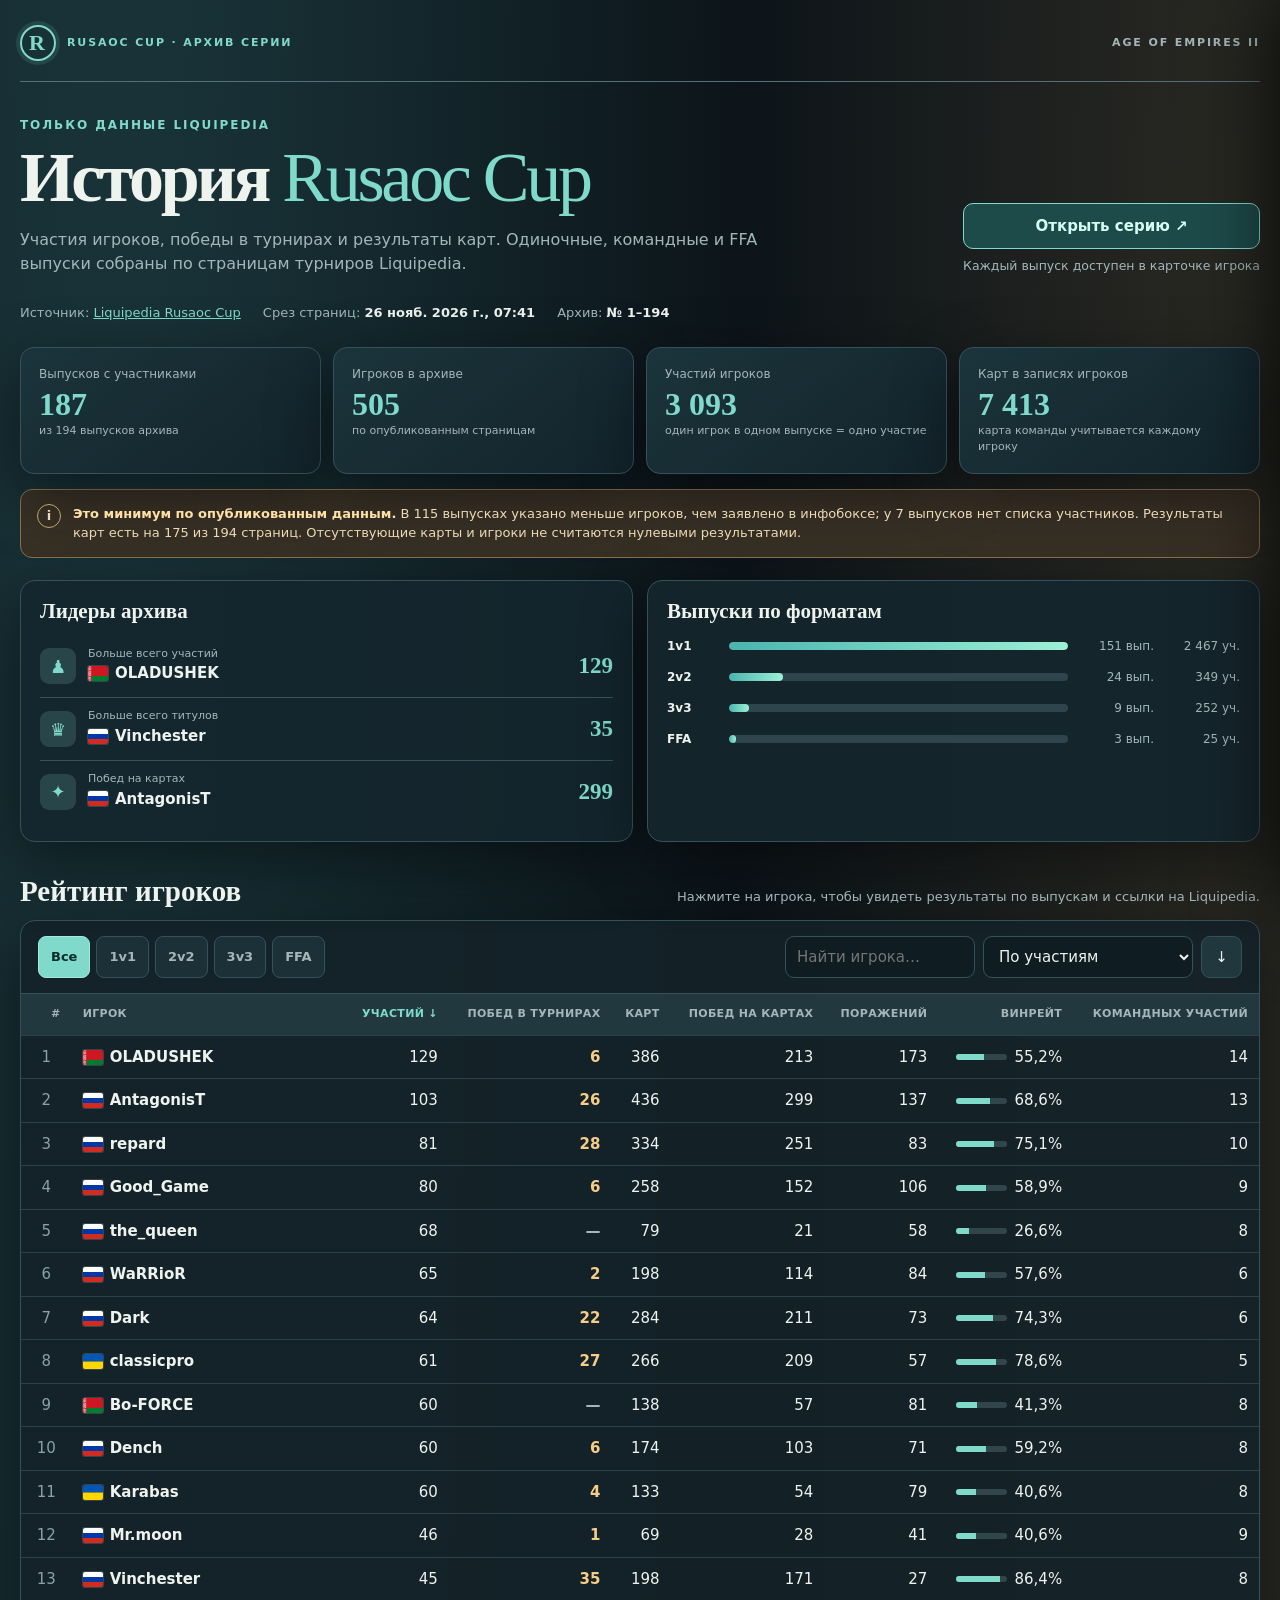
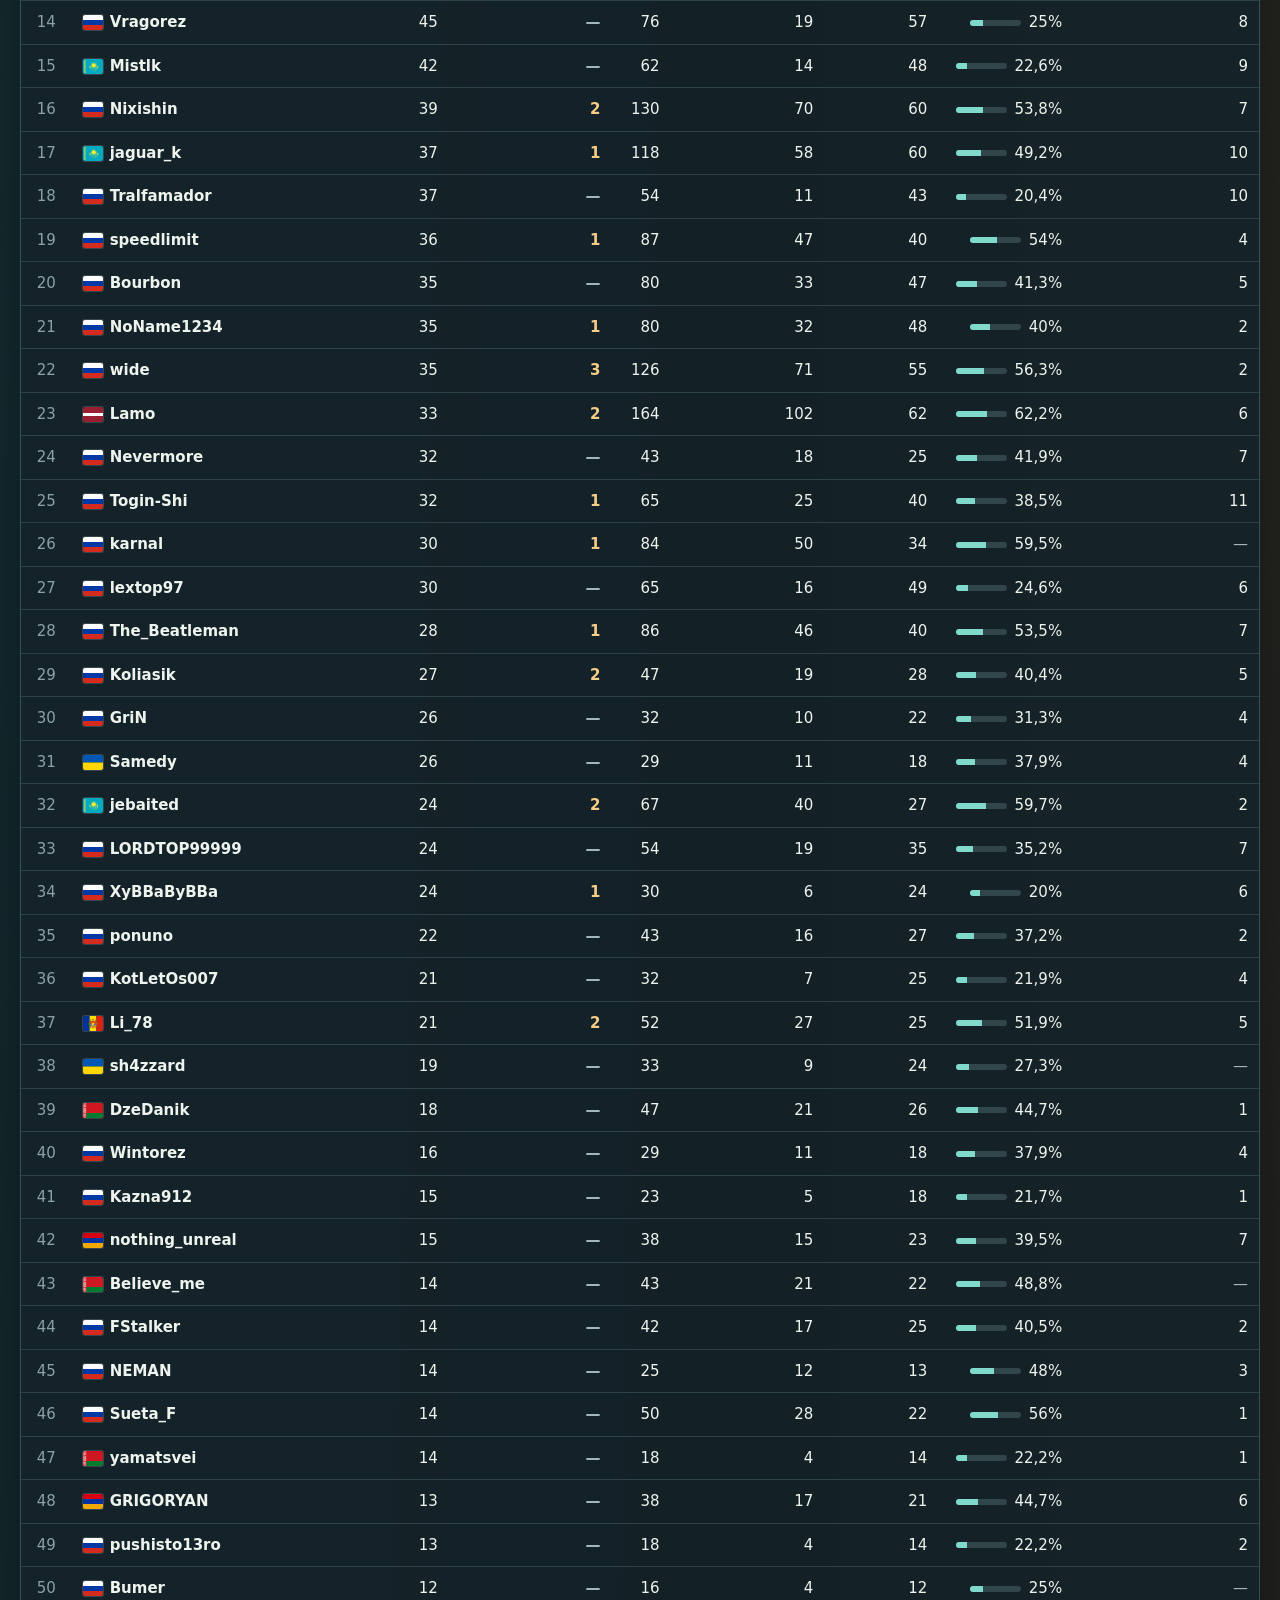
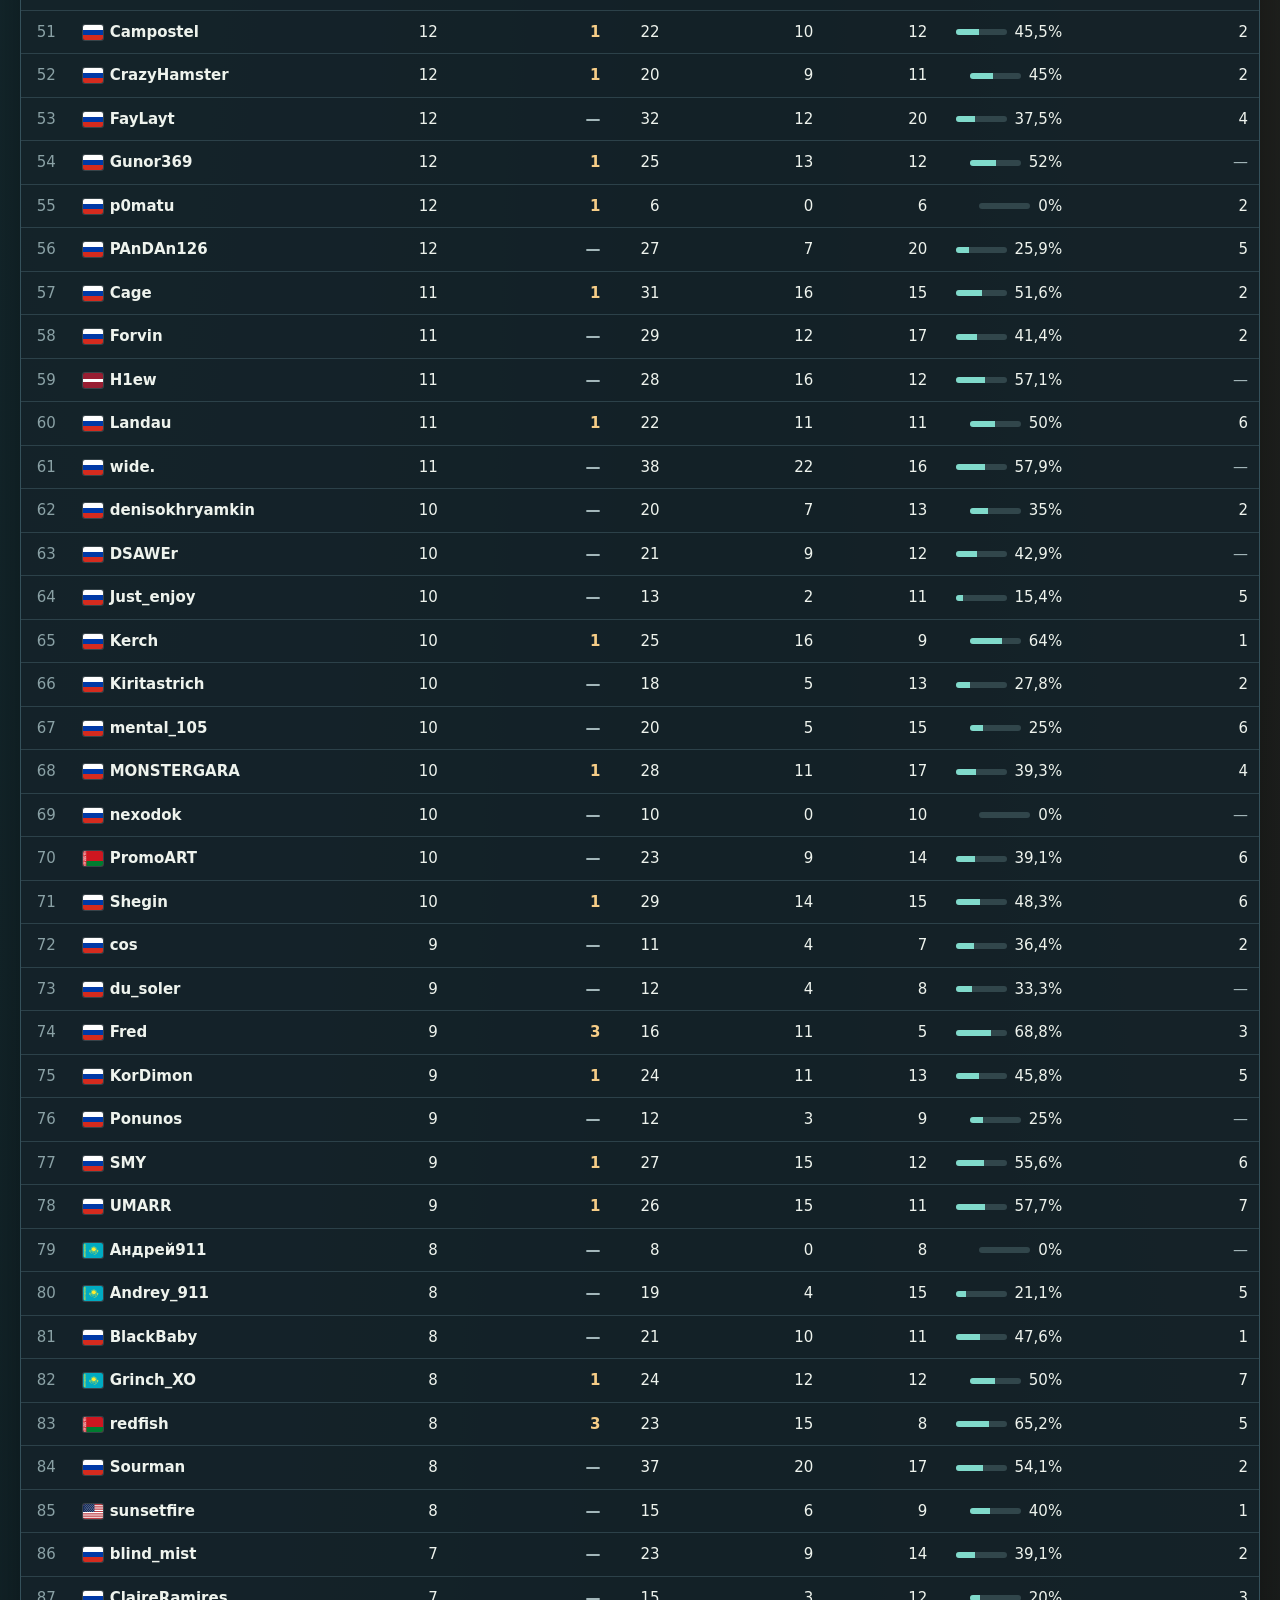
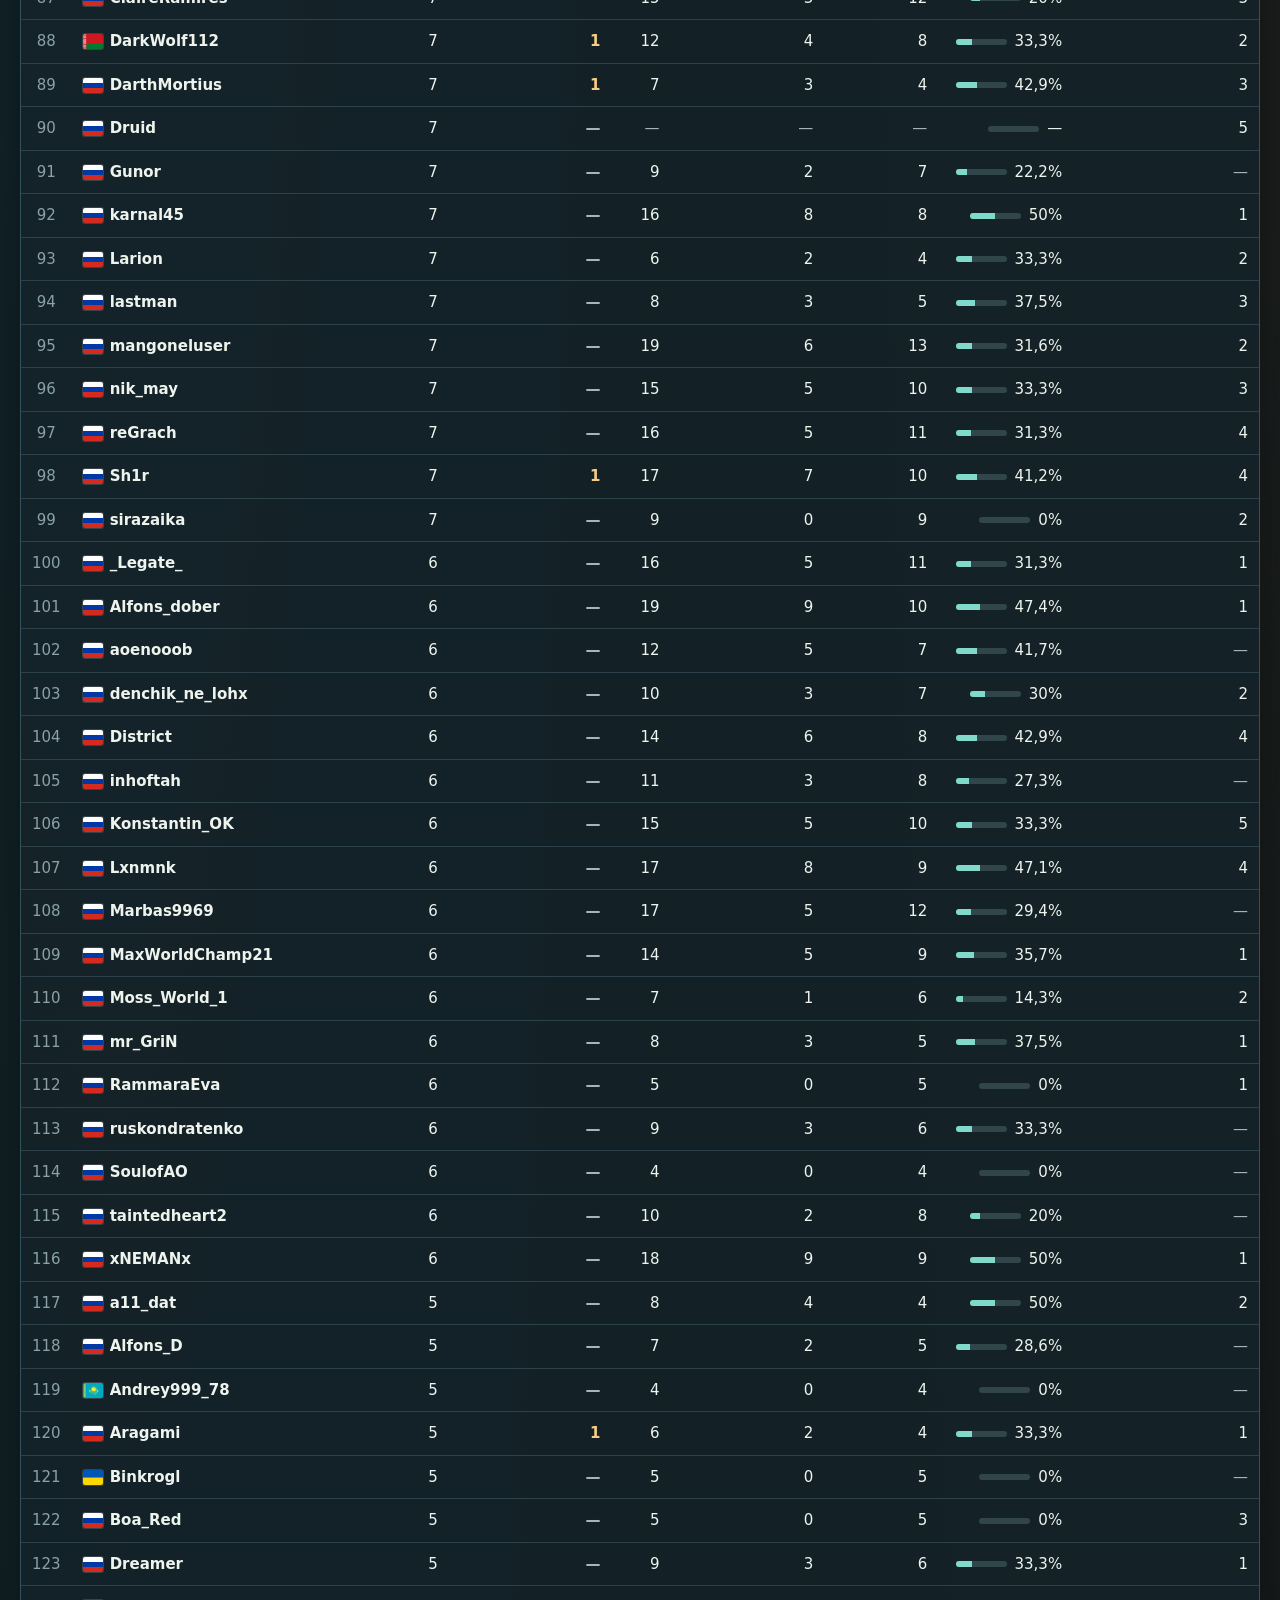
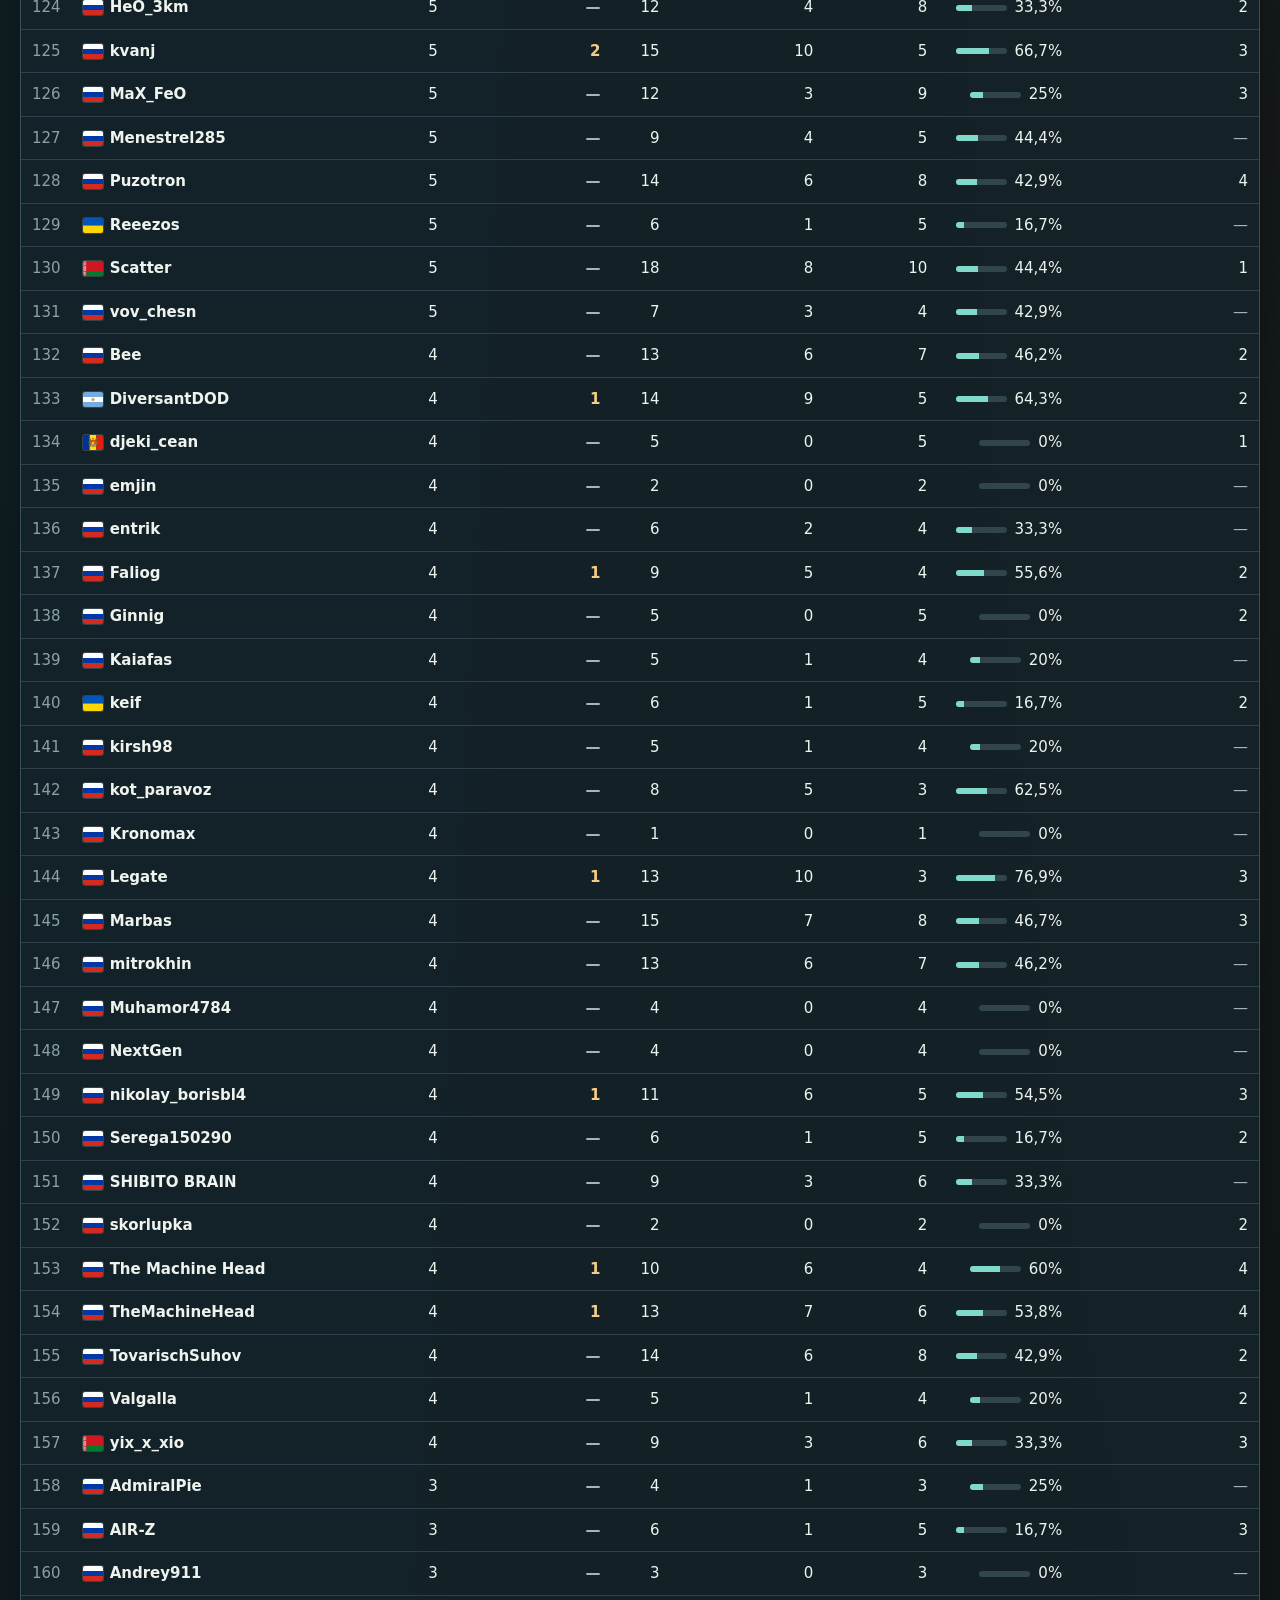
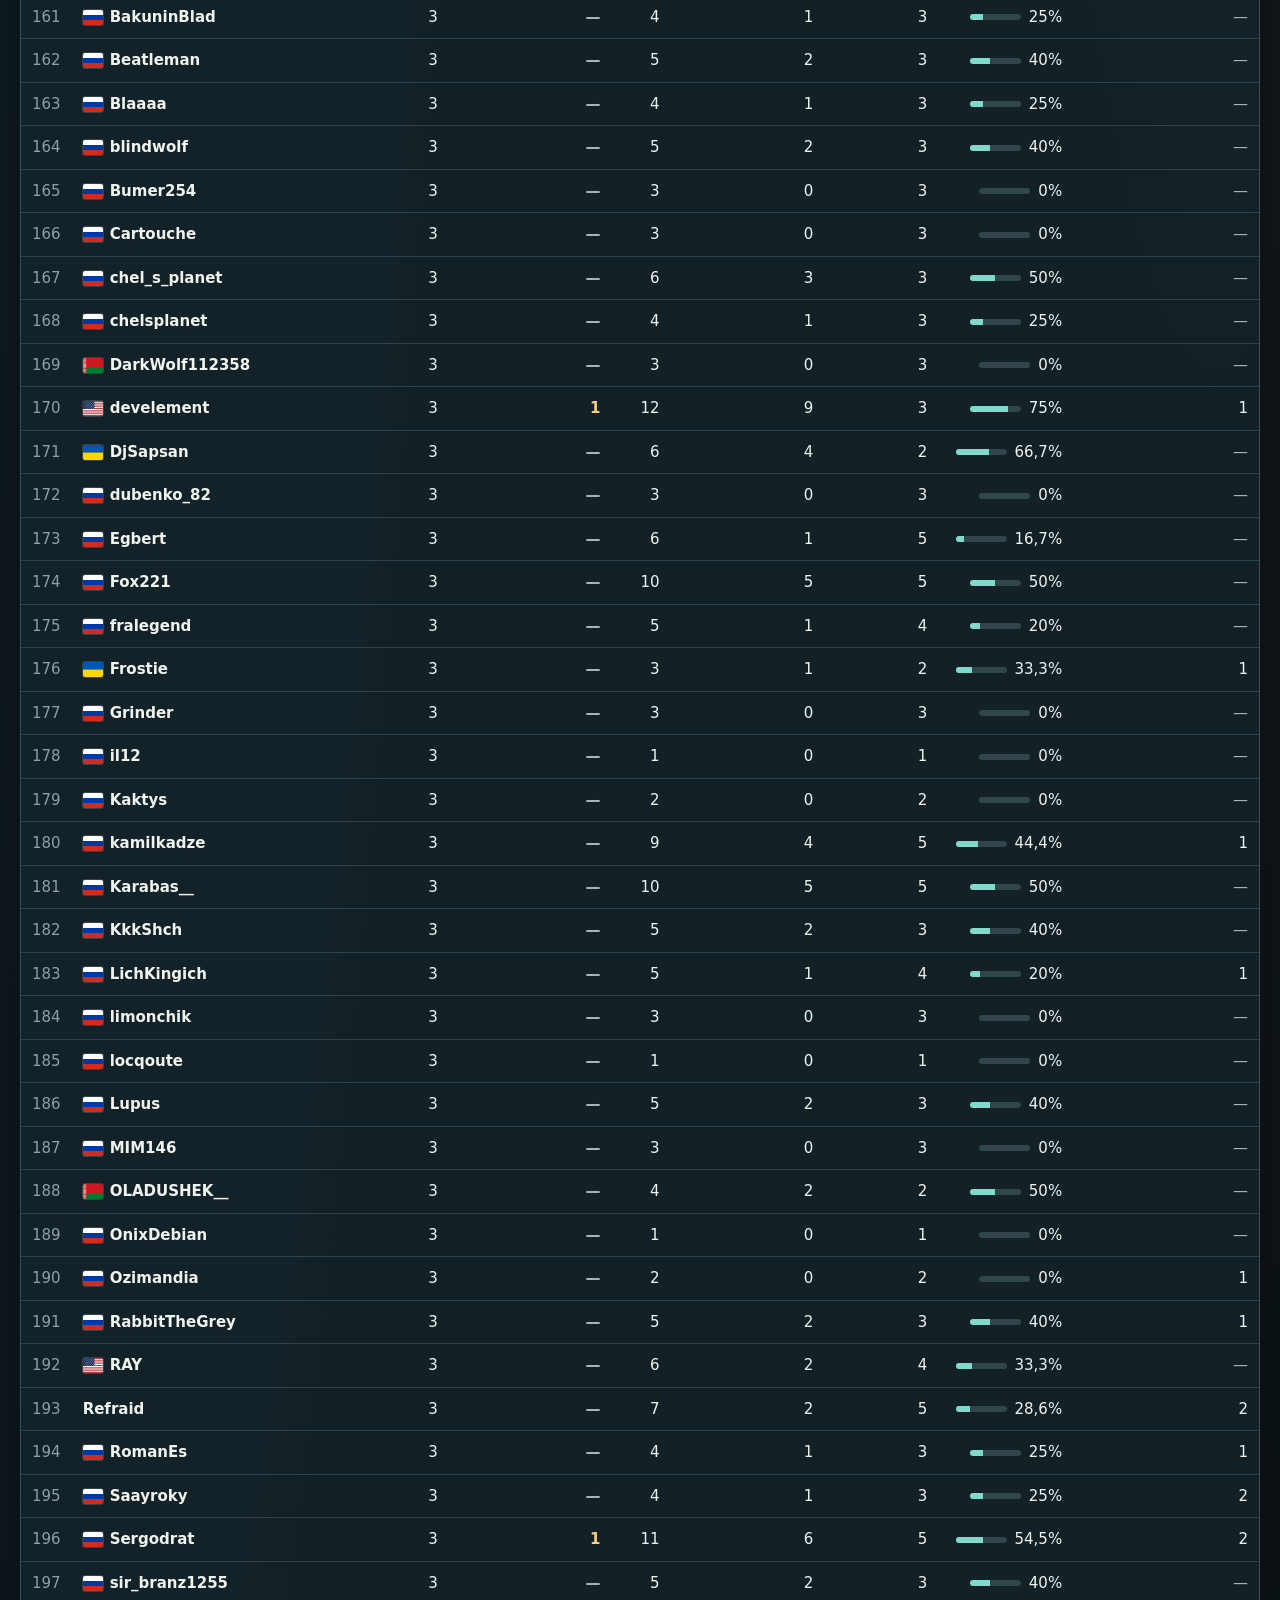
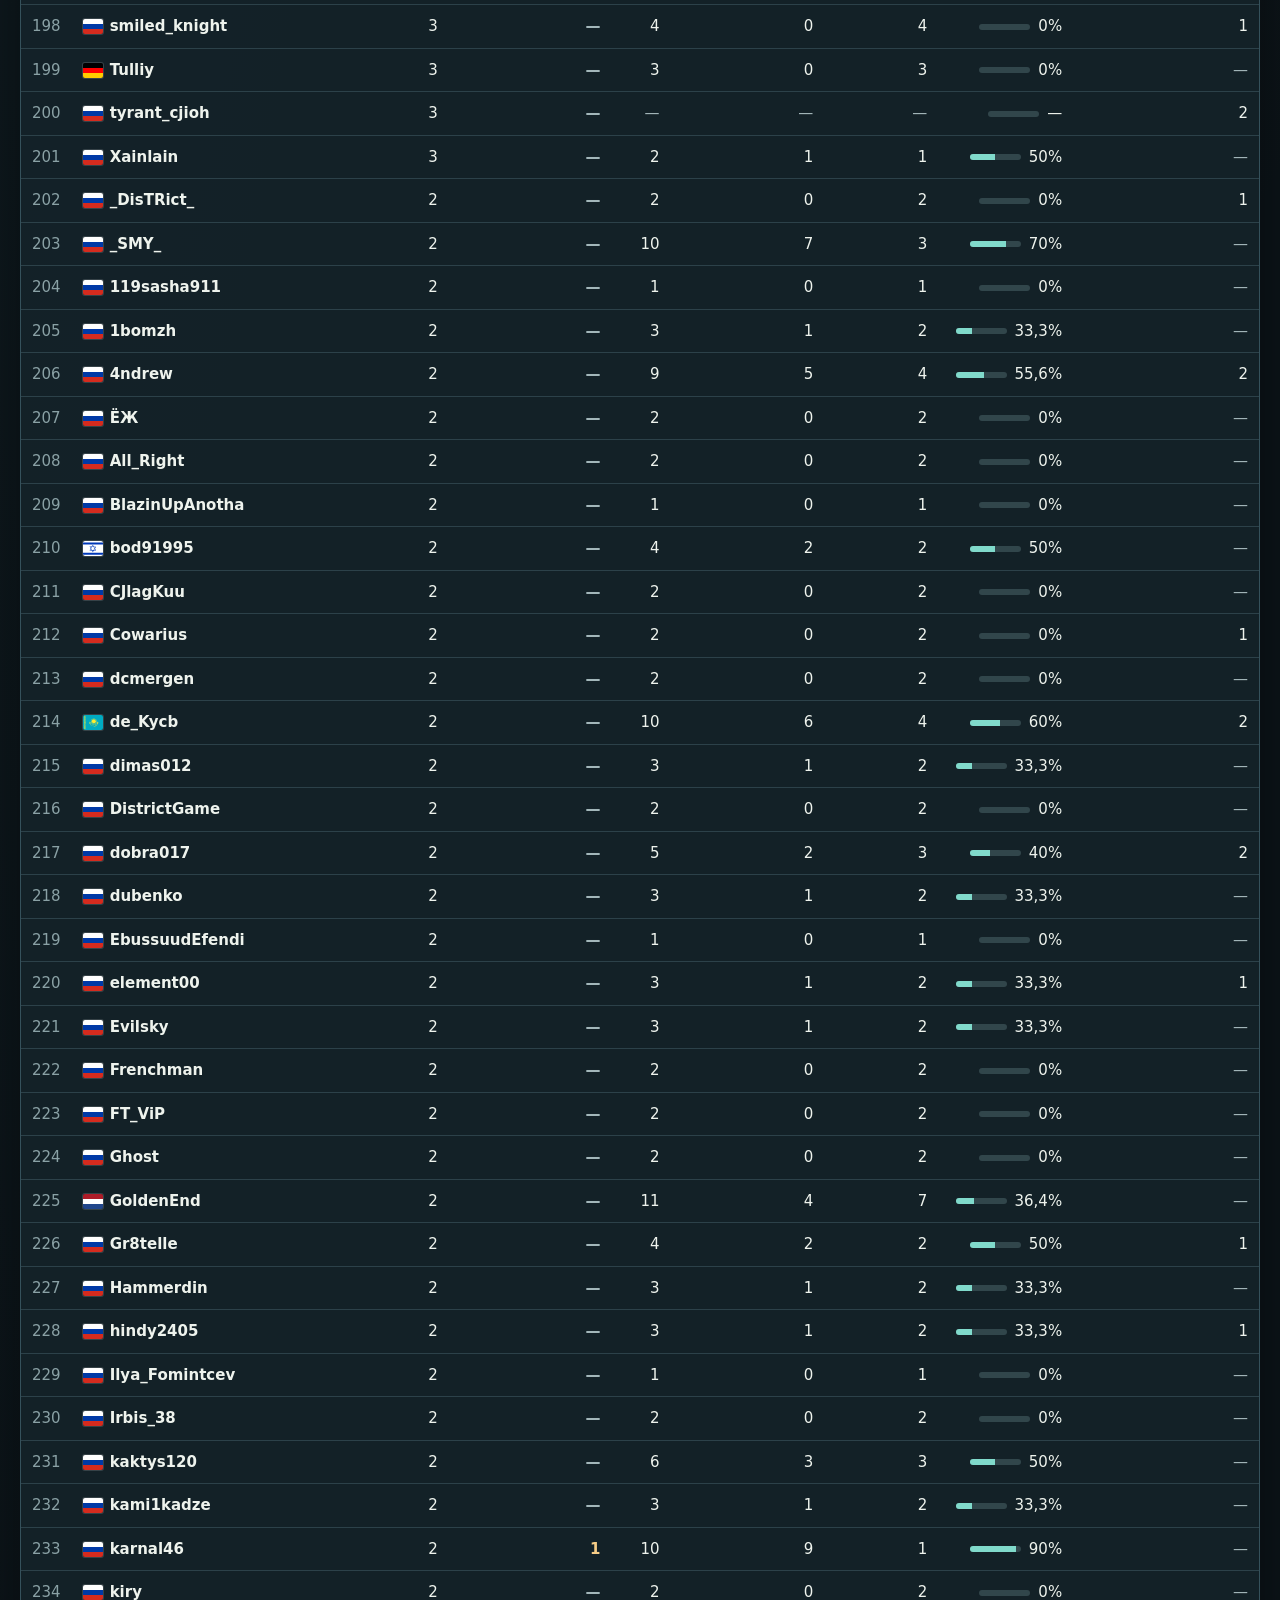
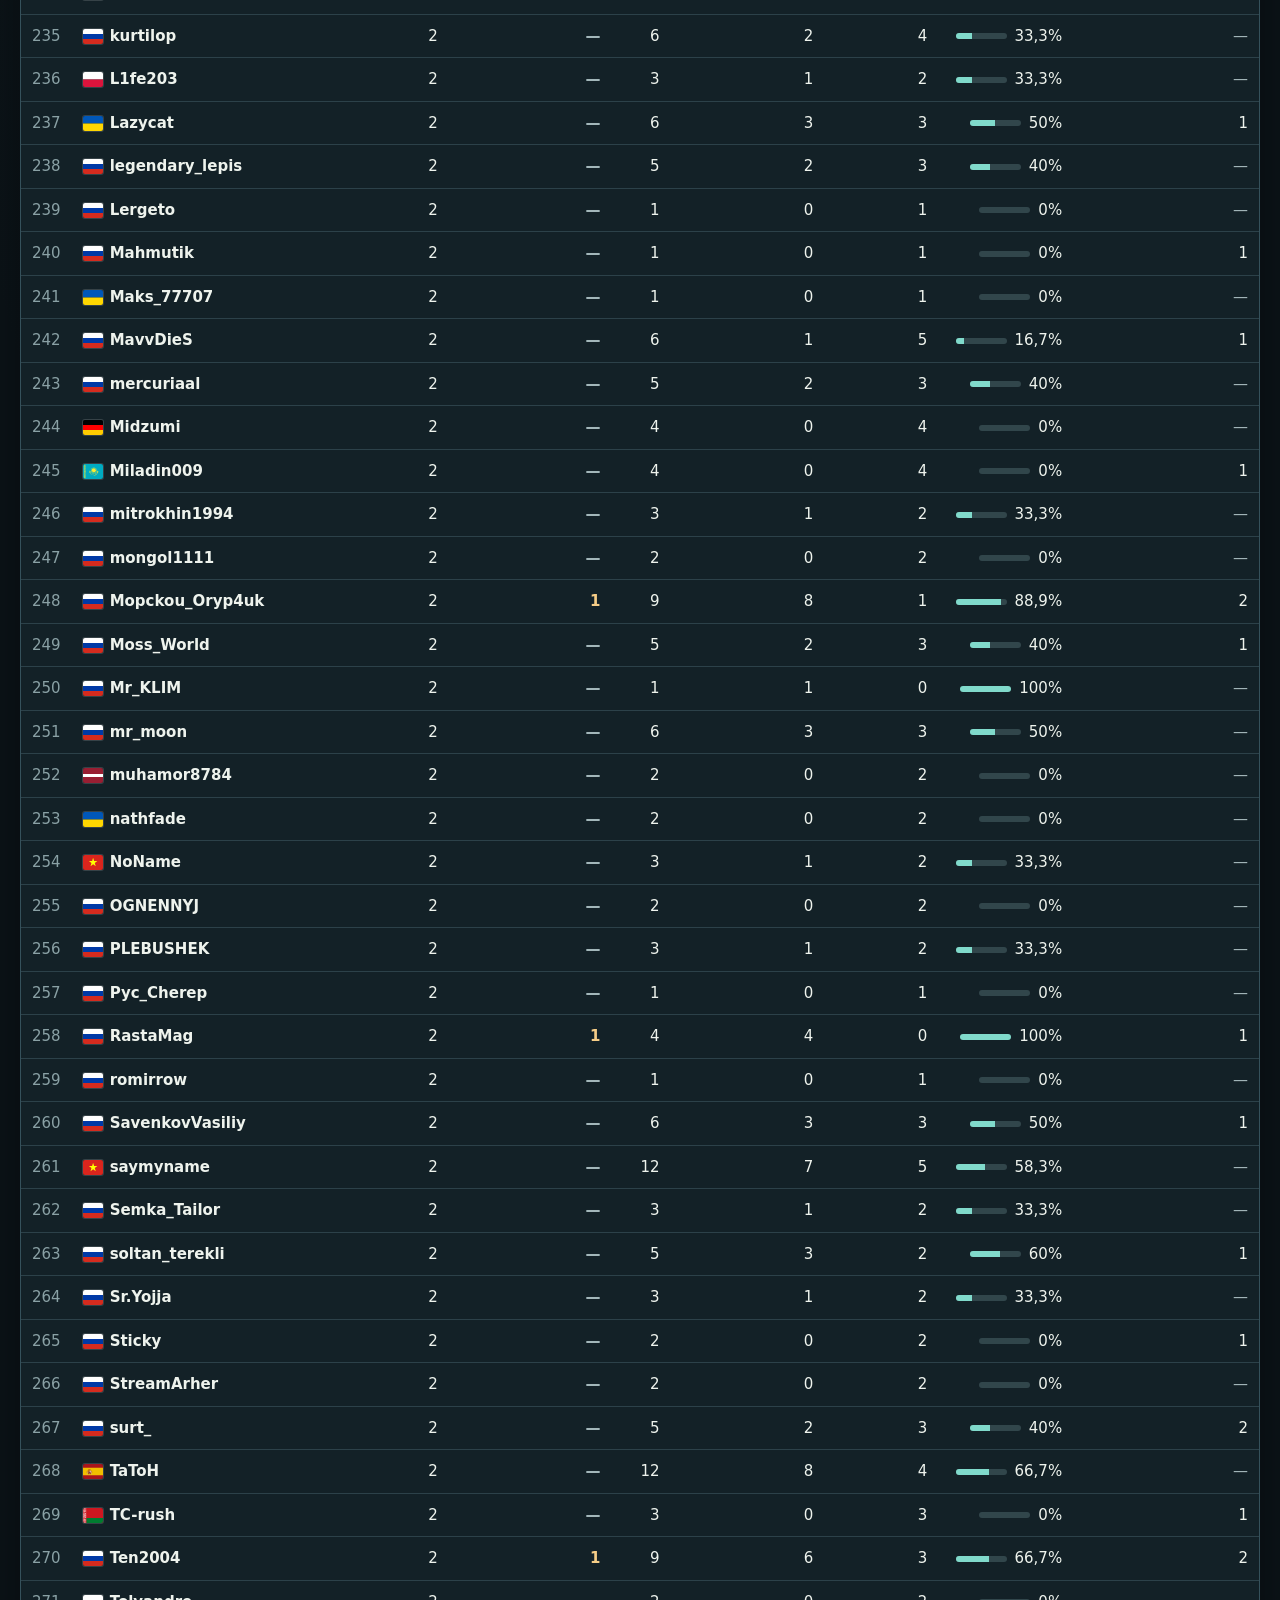
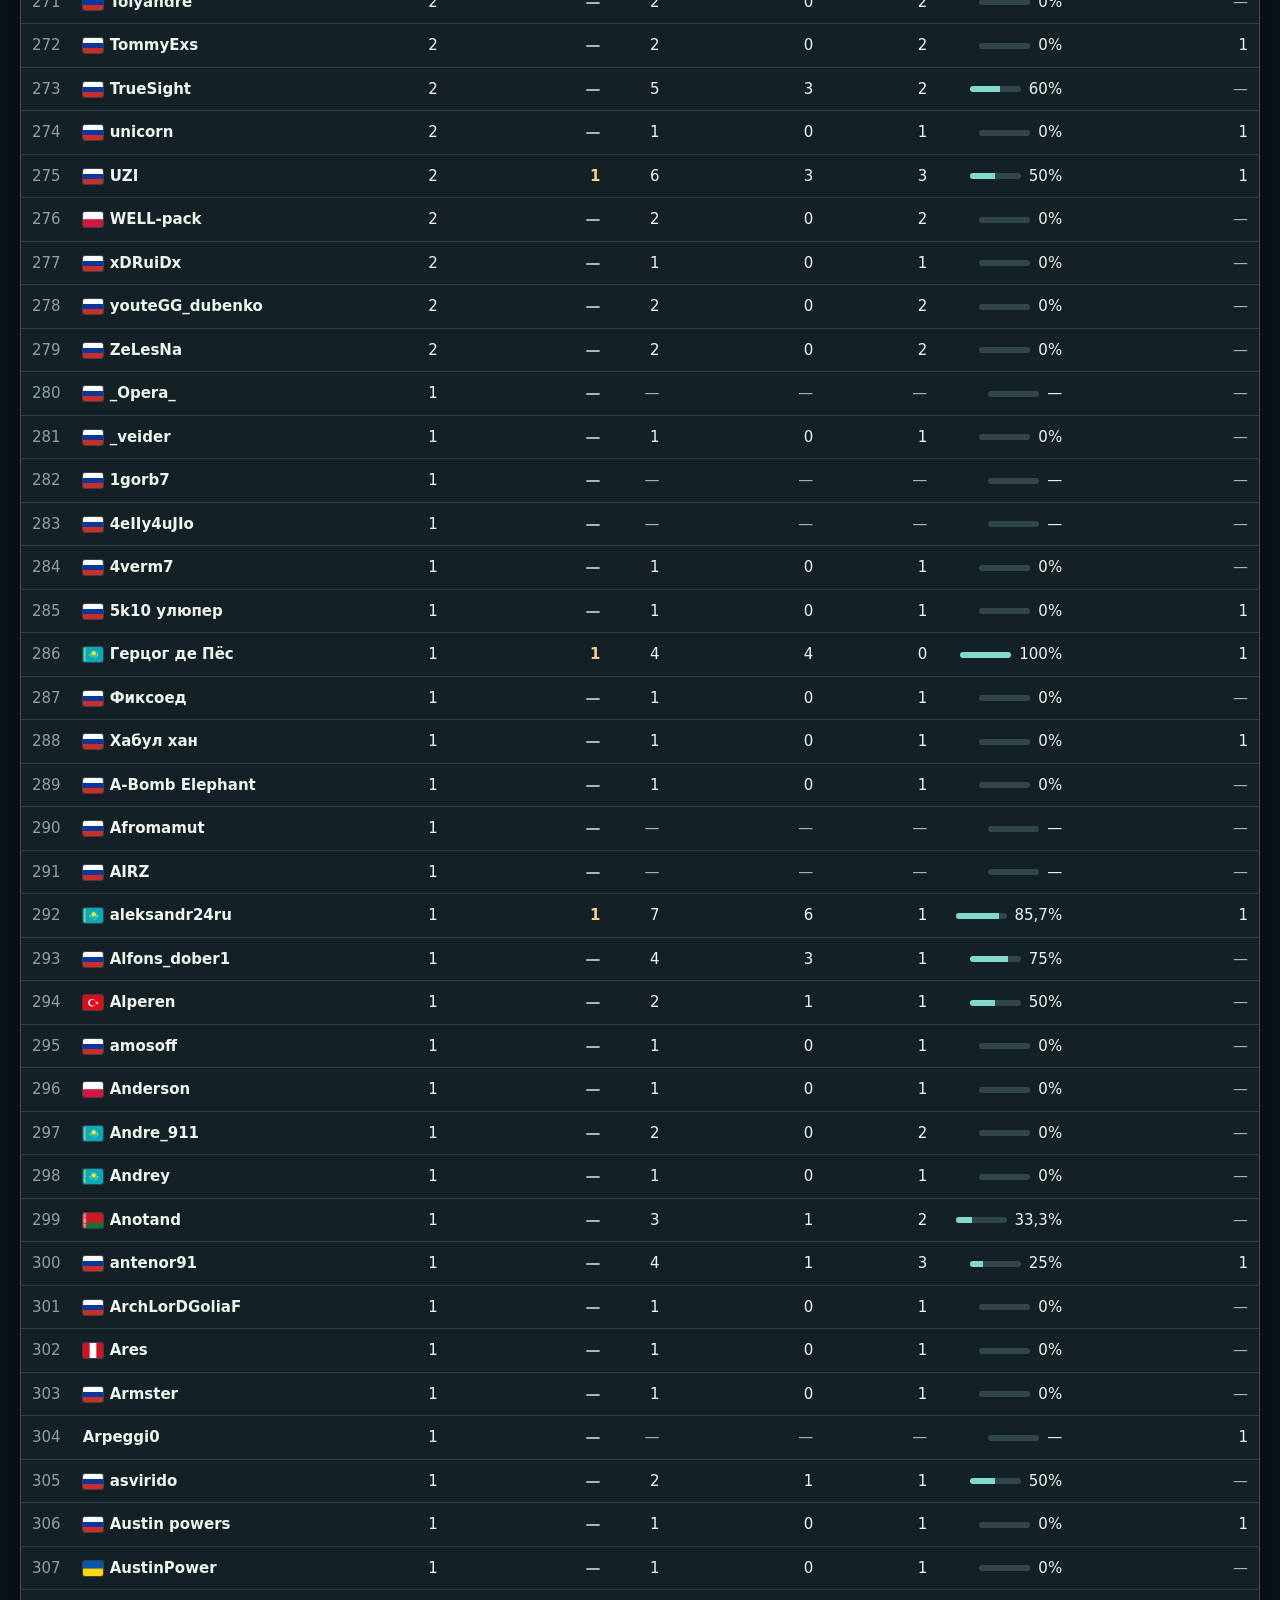
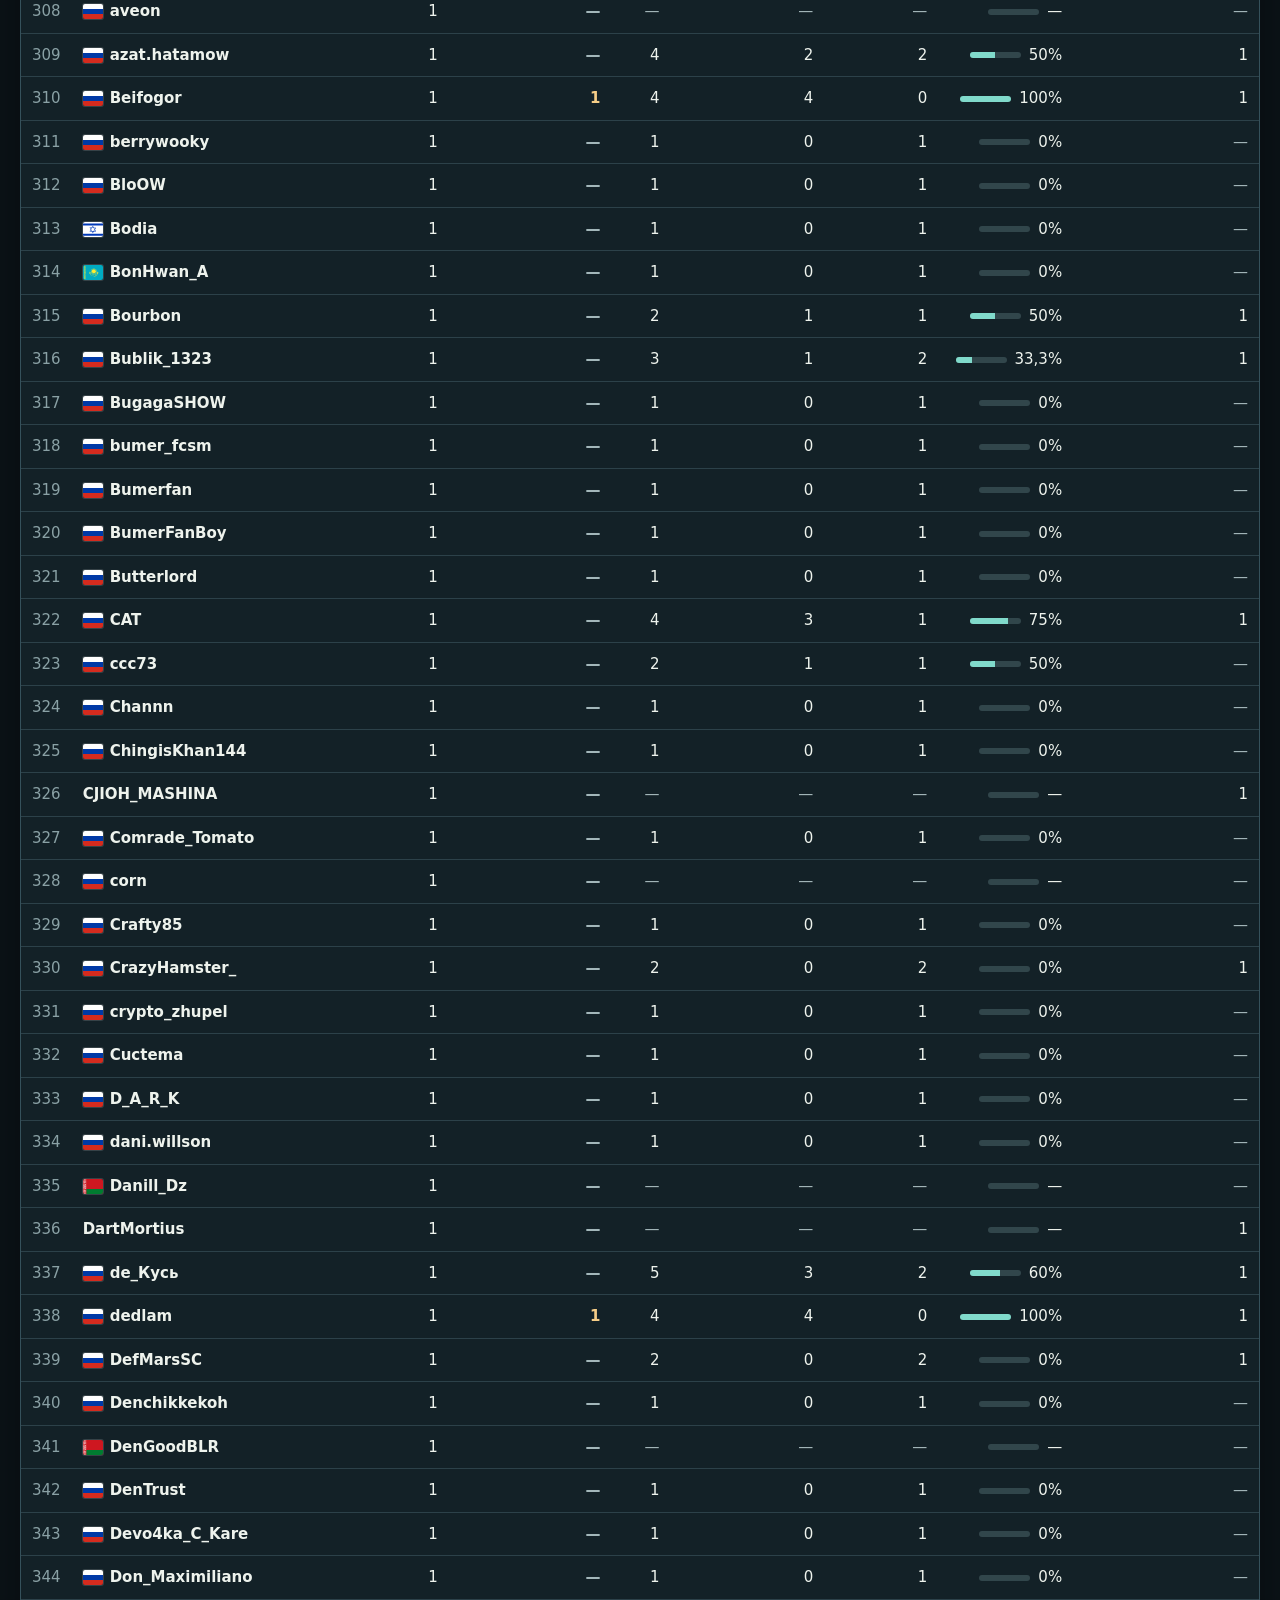
==== commit b96b640e: "Update daily statistics snapshot" ====
--- a/site/rusaoc-cup-liquipedia.html
+++ b/site/rusaoc-cup-liquipedia.html
@@ -46,8 +46,8 @@
   <footer class="wrap">Неофициальная сводка по открытым страницам Liquipedia. Ссылки в карточках ведут к первичным данным. Обновление запланировано ежедневно на 00:00 по Гринвичу (UTC); дата последнего успешного среза указана вверху. <a href="https://github.com/Ryzhikoff/rusaoc-cup" target="_blank" rel="noopener noreferrer">Исходный код</a></footer>
   <div class="overlay" id="overlay"></div><aside class="drawer" id="drawer" role="dialog" aria-modal="true" aria-labelledby="drawer-heading" aria-hidden="true"><div class="drawer-head"><div class="drawer-name" id="drawer-name"></div><button class="close" id="close" type="button" aria-label="Закрыть">×</button></div><div id="drawer-body"></div></aside>
   <script id="aliases" type="application/json">{"3D!Bee":["3d.bee","Bee"],"_DisTRict_":["District"],"_Legate_":["Legate"],"_SMY_":["exGC_SMY","SMY"],"Alfons_D":["Alfons_dober","Alfons_dober1"],"Alfons_dober":["Alfons_D","Alfons_dober1"],"Alfons_dober1":["Alfons_D","Alfons_dober"],"Andrey":["Andrey_911"],"Andrey_911":["Andrey"],"AntagonisT":["i an ta go ni st i","iantagonisti"],"Bee":["3D!Bee","3d.bee"],"Beifogor":["Belfogor"],"Belfogor":["Beifogor"],"Bourbon":["ft_bourbon","TheGreatBourbon"],"classicpro":["lordofmos"],"Daniil":["daniil dz","daniil_dz","DzeDanik"],"Dark":["dark_of_empires"],"District":["_DisTRict_"],"DzeDanik":["Daniil","daniil dz","daniil_dz"],"exGC_SMY":["_SMY_","SMY"],"GRIGORYAN":["andao"],"H1ew":["h1ew (lamo)","Lamo"],"Karabas":["Karabas__"],"Karabas__":["Karabas"],"Koliasik":["Колясик"],"Lamo":["H1ew","h1ew (lamo)"],"Landau":["Landau_","p0pengaben"],"Landau_":["Landau","p0pengaben"],"Legate":["_Legate_"],"mangoneluser":["youtegg_mangoneluser"],"Marbas":["Marbas9969"],"Marbas9969":["Marbas"],"Mr.moon":["mr_moon"],"mr_moon":["Mr.moon"],"OLADUSHEK":["OLADUSHEK__"],"OLADUSHEK__":["OLADUSHEK"],"SMY":["_SMY_","exGC_SMY"],"TheGreatBourbon":["Bourbon","ft_bourbon"],"timurinho1436":["Timurinho_Hair"],"Timurinho_Hair":["timurinho1436"],"UMARR":["Rexan_"],"Vinchester":["vik_vinchester"],"Vragorez":["Vragorez4000"],"Vragorez4000":["Vragorez"],"WaRRioR":["vik_warrior"],"wide":["wide."],"wide.":["wide"]}</script>
-  <script id="countries" type="application/json">{"updated":"2026-11-25T07:52:17.135970+00:00","players":{"vinchester":{"code":"RU","source":"https://liquipedia.net/ageofempires/Vinchester"},"tatoh":{"code":"ES","source":"https://liquipedia.net/ageofempires/TaToH"},"goldenend":{"code":"NL","source":"https://liquipedia.net/ageofempires/GoldenEnd"},"repard":{"code":"RU","source":"https://liquipedia.net/ageofempires/Repard"},"mr.moon":{"code":"RU","source":"https://liquipedia.net/ageofempires/Mr.moon"},"dench":{"code":"RU","source":"https://liquipedia.net/ageofempires/Dench"},"aragami":{"code":"RU","source":"https://liquipedia.net/ageofempires/Rusaoc_Cup/25"},"the queen":{"code":"RU","source":"https://liquipedia.net/ageofempires/The_queen"},"samedy":{"code":"UA","source":"https://liquipedia.net/ageofempires/Rusaoc_Cup/62"},"grin":{"code":"RU","source":"https://liquipedia.net/ageofempires/GriN"},"saymyname":{"code":"VN","source":"https://liquipedia.net/ageofempires/Saymyname"},"cos":{"code":"RU","source":"https://liquipedia.net/ageofempires/Rusaoc_Cup/29"},"kerch":{"code":"RU","source":"https://liquipedia.net/ageofempires/Rusaoc_Cup/31"},"uzi":{"code":"RU","source":"https://liquipedia.net/ageofempires/Rusaoc_Cup/25"},"king marv":{"code":"DE","source":"https://liquipedia.net/ageofempires/King_Marv"},"nevermore":{"code":"RU","source":"https://liquipedia.net/ageofempires/Nevermore"},"tk kerch28rus":{"code":"RU","source":"https://liquipedia.net/ageofempires/Rusaoc_Cup/1"},"fred94":{"code":"RU","source":"https://liquipedia.net/ageofempires/Rusaoc_Cup/48"},"djsapsan":{"code":"UA","source":"https://liquipedia.net/ageofempires/Rusaoc_Cup/9"},"crazyhamster ":{"code":"RU","source":"https://liquipedia.net/ageofempires/Rusaoc_Cup/1"},"fred":{"code":"RU","source":"https://liquipedia.net/ageofempires/Rusaoc_Cup/18"},"crazyhamster":{"code":"RU","source":"https://liquipedia.net/ageofempires/Rusaoc_Cup/16"},"vov chesn":{"code":"RU","source":"https://liquipedia.net/ageofempires/Rusaoc_Cup/65"},"xainlain":{"code":"RU","source":"https://liquipedia.net/ageofempires/Rusaoc_Cup/4"},"pyc nana rge ":{"code":"RU","source":"https://liquipedia.net/ageofempires/Rusaoc_Cup/1"},"sibas fish":{"code":"RU","source":"https://liquipedia.net/ageofempires/Rusaoc_Cup/1"},"p0matu":{"code":"RU","source":"https://liquipedia.net/ageofempires/Rusaoc_Cup/18"},"speedlimit":{"code":"RU","source":"https://liquipedia.net/ageofempires/Speedlimit"},"locqoute":{"code":"RU","source":"https://liquipedia.net/ageofempires/Rusaoc_Cup/4"},"kronomax":{"code":"RU","source":"https://liquipedia.net/ageofempires/Rusaoc_Cup/4"},"ra.deep it":{"code":"RU","source":"https://liquipedia.net/ageofempires/Rusaoc_Cup/1"},"emjin":{"code":"RU","source":"https://liquipedia.net/ageofempires/Rusaoc_Cup/4"},"il12":{"code":"RU","source":"https://liquipedia.net/ageofempires/Rusaoc_Cup/3"},"classicpro":{"code":"UA","source":"https://liquipedia.net/ageofempires/Classicpro"},"skorlupka":{"code":"RU","source":"https://liquipedia.net/ageofempires/Rusaoc_Cup/23"},"pycchan":{"code":"RU","source":"https://liquipedia.net/ageofempires/Rusaoc_Cup/23"},"keif":{"code":"UA","source":"https://liquipedia.net/ageofempires/Rusaoc_Cup/23"},"neman":{"code":"RU","source":"https://liquipedia.net/ageofempires/Rusaoc_Cup/105"},"larion":{"code":"RU","source":"https://liquipedia.net/ageofempires/Rusaoc_Cup/65"},"warrior":{"code":"RU","source":"https://liquipedia.net/ageofempires/WaRRioR"},"oladushek":{"code":"BY","source":"https://liquipedia.net/ageofempires/OLADUSHEK"},"druid":{"code":"RU","source":"https://liquipedia.net/ageofempires/Rusaoc_Cup/23"},"blindwolf":{"code":"RU","source":"https://liquipedia.net/ageofempires/Rusaoc_Cup/4"},"kasard":{"code":"RU","source":"https://liquipedia.net/ageofempires/Rusaoc_Cup/2"},"sangvinic":{"code":"RU","source":"https://liquipedia.net/ageofempires/Rusaoc_Cup/2"},"corn":{"code":"RU","source":"https://liquipedia.net/ageofempires/Rusaoc_Cup/2"},"mr klim":{"code":"RU","source":"https://liquipedia.net/ageofempires/Rusaoc_Cup/8"},"ya zhorich":{"code":"RU","source":"https://liquipedia.net/ageofempires/Rusaoc_Cup/2"},"aveon":{"code":"RU","source":"https://liquipedia.net/ageofempires/Rusaoc_Cup/2"},"darthmortius":{"code":"RU","source":"https://liquipedia.net/ageofempires/Rusaoc_Cup/18"},"119sasha911":{"code":"RU","source":"https://liquipedia.net/ageofempires/Rusaoc_Cup/88"},"onixdebian":{"code":"RU","source":"https://liquipedia.net/ageofempires/Rusaoc_Cup/5"},"sashkalash":{"code":"RU","source":"https://liquipedia.net/ageofempires/Rusaoc_Cup/3"},"tsargoroh":{"code":"RU","source":"https://liquipedia.net/ageofempires/Rusaoc_Cup/5"},"bugagashow":{"code":"RU","source":"https://liquipedia.net/ageofempires/Rusaoc_Cup/6"},"semka tailor":{"code":"RU","source":"https://liquipedia.net/ageofempires/Rusaoc_Cup/8"},"lord penddlethon":{"code":"RU","source":"https://liquipedia.net/ageofempires/Rusaoc_Cup/7"},"ilya fomintcev":{"code":"RU","source":"https://liquipedia.net/ageofempires/Rusaoc_Cup/8"},"pyc cherep":{"code":"RU","source":"https://liquipedia.net/ageofempires/Rusaoc_Cup/9"}," opera ":{"code":"RU","source":"https://liquipedia.net/ageofempires/Rusaoc_Cup/8"},"moskalq":{"code":"RU","source":"https://liquipedia.net/ageofempires/Rusaoc_Cup/8"},"stef":{"code":"RU","source":"https://liquipedia.net/ageofempires/Rusaoc_Cup/8"},"4eiiy4ujio":{"code":"RU","source":"https://liquipedia.net/ageofempires/Rusaoc_Cup/8"},"romirrow":{"code":"RU","source":"https://liquipedia.net/ageofempires/Rusaoc_Cup/9"},"supplife":{"code":"RU","source":"https://liquipedia.net/ageofempires/Rusaoc_Cup/8"},"pyc temhb1u":{"code":"RU","source":"https://liquipedia.net/ageofempires/Rusaoc_Cup/9"},"themony":{"code":"RU","source":"https://liquipedia.net/ageofempires/Rusaoc_Cup/11"},"tyrant cjioh":{"code":"RU","source":"https://liquipedia.net/ageofempires/Rusaoc_Cup/11"},"jsft123":{"code":"RU","source":"https://liquipedia.net/ageofempires/Rusaoc_Cup/13"},"mony":{"code":"RU","source":"https://liquipedia.net/ageofempires/Rusaoc_Cup/14"},"lastman":{"code":"RU","source":"https://liquipedia.net/ageofempires/Rusaoc_Cup/181"},"dark":{"code":"RU","source":"https://liquipedia.net/ageofempires/Dark"},"xybbabybba":{"code":"RU","source":"https://liquipedia.net/ageofempires/XyBBaByBBa"},"ozimandia":{"code":"RU","source":"https://liquipedia.net/ageofempires/Rusaoc_Cup/28"},"xdruidx":{"code":"RU","source":"https://liquipedia.net/ageofempires/Rusaoc_Cup/28"},"cage":{"code":"RU","source":"https://liquipedia.net/ageofempires/Dench"},"karnal46":{"code":"RU","source":"https://liquipedia.net/ageofempires/Rusaoc_Cup/52"},"taintedheart2":{"code":"RU","source":"https://liquipedia.net/ageofempires/Rusaoc_Cup/100/Qualifier/2"},"nathfade":{"code":"UA","source":"https://liquipedia.net/ageofempires/Rusaoc_Cup/48"},"kaktys120":{"code":"RU","source":"https://liquipedia.net/ageofempires/Rusaoc_Cup/51"},"thegreatbourbon":{"code":"RU","source":"https://liquipedia.net/ageofempires/Rusaoc_Cup/48"},"cowarius":{"code":"RU","source":"https://liquipedia.net/ageofempires/Rusaoc_Cup/48"},"good game":{"code":"RU","source":"https://liquipedia.net/ageofempires/Good_Game"},"rusafrika":{"code":"RU","source":"https://liquipedia.net/ageofempires/Rusaoc_Cup/48"},"tootons":{"code":"UA","source":"https://liquipedia.net/ageofempires/Rusaoc_Cup/48"},"wokiput":{"code":"RU","source":"https://liquipedia.net/ageofempires/Rusaoc_Cup/48"},"truesight":{"code":"RU","source":"https://liquipedia.net/ageofempires/Rusaoc_Cup/52"},"nexodok":{"code":"RU","source":"https://liquipedia.net/ageofempires/Rusaoc_Cup/66"},"menestrel285":{"code":"RU","source":"https://liquipedia.net/ageofempires/Rusaoc_Cup/65"},"fralegend":{"code":"RU","source":"https://liquipedia.net/ageofempires/Rusaoc_Cup/48"},"qwin70":{"code":"RU","source":"https://liquipedia.net/ageofempires/Rusaoc_Cup/48"},"sticky":{"code":"RU","source":"https://liquipedia.net/ageofempires/Rusaoc_Cup/50"},"nextgen":{"code":"RU","source":"https://liquipedia.net/ageofempires/Rusaoc_Cup/65"},"admiralpie":{"code":"RU","source":"https://liquipedia.net/ageofempires/Rusaoc_Cup/113"},"tulliy":{"code":"DE","source":"https://liquipedia.net/ageofempires/Rusaoc_Cup/155"},"karabas":{"code":"UA","source":"https://liquipedia.net/ageofempires/Karabas"},"wintorez":{"code":"RU","source":"https://liquipedia.net/ageofempires/Rusaoc_Cup/120"},"believe me":{"code":"BY","source":"https://liquipedia.net/ageofempires/Believe_me"},"aoenooob":{"code":"RU","source":"https://liquipedia.net/ageofempires/Rusaoc_Cup/119"},"jebaited":{"code":"KZ","source":"https://liquipedia.net/ageofempires/Jebaited"},"grinder":{"code":"RU","source":"https://liquipedia.net/ageofempires/Rusaoc_Cup/37"},"streambrosilver":{"code":"RU","source":"https://liquipedia.net/ageofempires/Rusaoc_Cup/37"},"kkkshch":{"code":"RU","source":"https://liquipedia.net/ageofempires/Rusaoc_Cup/66"},"anderson":{"code":"PL","source":"https://liquipedia.net/ageofempires/Rusaoc_Cup/36"},"bod91995":{"code":"IL","source":"https://liquipedia.net/ageofempires/Rusaoc_Cup/52"},"homidoido":{"code":"RU","source":"https://liquipedia.net/ageofempires/Rusaoc_Cup/33"},"rastamag":{"code":"RU","source":"https://liquipedia.net/ageofempires/Rusaoc_Cup/153"},"afromamut":{"code":"RU","source":"https://liquipedia.net/ageofempires/Rusaoc_Cup/32"},"frostie":{"code":"UA","source":"https://liquipedia.net/ageofempires/Rusaoc_Cup/29"},"ft vip":{"code":"RU","source":"https://liquipedia.net/ageofempires/Rusaoc_Cup/29"},"unicorn":{"code":"RU","source":"https://liquipedia.net/ageofempires/Rusaoc_Cup/29"},"tolyandre":{"code":"RU","source":"https://liquipedia.net/ageofempires/Rusaoc_Cup/29"},"comrade tomato":{"code":"RU","source":"https://liquipedia.net/ageofempires/Rusaoc_Cup/29"},"lazycat":{"code":"UA","source":"https://liquipedia.net/ageofempires/Rusaoc_Cup/28"},"ro mary di":{"code":"RU","source":"https://liquipedia.net/ageofempires/Rusaoc_Cup/52"},"evilsky":{"code":"RU","source":"https://liquipedia.net/ageofempires/Rusaoc_Cup/54"},"dimas012":{"code":"RU","source":"https://liquipedia.net/ageofempires/Rusaoc_Cup/52"},"elizakolmakov":{"code":"RU","source":"https://liquipedia.net/ageofempires/Rusaoc_Cup/52"},"asvirido":{"code":"RU","source":"https://liquipedia.net/ageofempires/Rusaoc_Cup/52"},"lordtop99999":{"code":"RU","source":"https://liquipedia.net/ageofempires/Rusaoc_Cup/186"},"bourbon":{"code":"RU","source":"https://liquipedia.net/ageofempires/Bourbon"},"cartouche":{"code":"RU","source":"https://liquipedia.net/ageofempires/Rusaoc_Cup/57"},"muhamor8784":{"code":"LV","source":"https://liquipedia.net/ageofempires/Rusaoc_Cup/80"},"micadevcon":{"code":"RU","source":"https://liquipedia.net/ageofempires/Rusaoc_Cup/52"},"sodomqt":{"code":"RU","source":"https://liquipedia.net/ageofempires/Rusaoc_Cup/52"},"imajigran":{"code":"RU","source":"https://liquipedia.net/ageofempires/Rusaoc_Cup/52"}," veider":{"code":"RU","source":"https://liquipedia.net/ageofempires/Rusaoc_Cup/52"},"bo-force":{"code":"BY","source":"https://liquipedia.net/ageofempires/Bo-FORCE"},"entrik":{"code":"RU","source":"https://liquipedia.net/ageofempires/Rusaoc_Cup/55"},"blackbaby":{"code":"RU","source":"https://liquipedia.net/ageofempires/BlackBaby"},"lergeto":{"code":"RU","source":"https://liquipedia.net/ageofempires/Rusaoc_Cup/60"},"blazinupanotha":{"code":"RU","source":"https://liquipedia.net/ageofempires/Rusaoc_Cup/101"},"1gorb7":{"code":"RU","source":"https://liquipedia.net/ageofempires/Rusaoc_Cup/52"},"sakh stream":{"code":"RU","source":"https://liquipedia.net/ageofempires/Rusaoc_Cup/52"},"dengoodblr":{"code":"BY","source":"https://liquipedia.net/ageofempires/Rusaoc_Cup/52"},"andrey999 78":{"code":"KZ","source":"https://liquipedia.net/ageofempires/Rusaoc_Cup/55"},"xuncoh":{"code":"RU","source":"https://liquipedia.net/ageofempires/Rusaoc_Cup/52"},"kot paravoz":{"code":"RU","source":"https://liquipedia.net/ageofempires/Rusaoc_Cup/57"},"tralfamador":{"code":"RU","source":"https://liquipedia.net/ageofempires/Tralfamador"},"maks 77707":{"code":"UA","source":"https://liquipedia.net/ageofempires/Rusaoc_Cup/52"},"ruskondratenko":{"code":"RU","source":"https://liquipedia.net/ageofempires/Rusaoc_Cup/92"},"hjak":{"code":"RU","source":"https://liquipedia.net/ageofempires/Rusaoc_Cup/51"},"hammerdin":{"code":"RU","source":"https://liquipedia.net/ageofempires/Rusaoc_Cup/55"},"toprad1":{"code":"RU","source":"https://liquipedia.net/ageofempires/Rusaoc_Cup/51"},"veidenlars":{"code":"RU","source":"https://liquipedia.net/ageofempires/Rusaoc_Cup/51"},"yuriandiy":{"code":"RU","source":"https://liquipedia.net/ageofempires/Rusaoc_Cup/51"},"tso aoe":{"code":"RU","source":"https://liquipedia.net/ageofempires/Rusaoc_Cup/51"},"antagonist":{"code":"RU","source":"https://liquipedia.net/ageofempires/IAnTaGoNiStI"},"lev 870110-21":{"code":"RU","source":"https://liquipedia.net/ageofempires/Rusaoc_Cup/51"},"llyolik":{"code":"RU","source":"https://liquipedia.net/ageofempires/Rusaoc_Cup/53"},"du soler":{"code":"RU","source":"https://liquipedia.net/ageofempires/Rusaoc_Cup/129"},"bumer":{"code":"RU","source":"https://liquipedia.net/ageofempires/Rusaoc_Cup/85"},"sh4zzard":{"code":"UA","source":"https://liquipedia.net/ageofempires/Sh4zzard"},"denisokhryamkin":{"code":"RU","source":"https://liquipedia.net/ageofempires/Rusaoc_Cup/118"},"kamilkadze":{"code":"RU","source":"https://liquipedia.net/ageofempires/Rusaoc_Cup/71"},"kaiafas":{"code":"RU","source":"https://liquipedia.net/ageofempires/Rusaoc_Cup/60"},"irbis 38":{"code":"RU","source":"https://liquipedia.net/ageofempires/Rusaoc_Cup/54"},"streamarher":{"code":"RU","source":"https://liquipedia.net/ageofempires/Rusaoc_Cup/62"},"peromant":{"code":"RU","source":"https://liquipedia.net/ageofempires/Rusaoc_Cup/53"},"limonchik":{"code":"RU","source":"https://liquipedia.net/ageofempires/Rusaoc_Cup/60"},"ldiavoletta":{"code":"RU","source":"https://liquipedia.net/ageofempires/Rusaoc_Cup/53"},"poncchik29":{"code":"RU","source":"https://liquipedia.net/ageofempires/Rusaoc_Cup/53"},"4verm7":{"code":"RU","source":"https://liquipedia.net/ageofempires/Rusaoc_Cup/53"},"soulofao":{"code":"RU","source":"https://liquipedia.net/ageofempires/Rusaoc_Cup/66"},"dsawer":{"code":"RU","source":"https://liquipedia.net/ageofempires/Rusaoc_Cup/76"},"koliasik":{"code":"RU","source":"https://liquipedia.net/ageofempires/Koliasik"},"serega150290":{"code":"RU","source":"https://liquipedia.net/ageofempires/Rusaoc_Cup/168"},"lazycatz":{"code":"UA","source":"https://liquipedia.net/ageofempires/Rusaoc_Cup/54"},"gogei10":{"code":"RU","source":"https://liquipedia.net/ageofempires/Rusaoc_Cup/54"},"binkrogl":{"code":"UA","source":"https://liquipedia.net/ageofempires/Rusaoc_Cup/58"},"ognennyj":{"code":"RU","source":"https://liquipedia.net/ageofempires/OGNENNYJ"},"dani.willson":{"code":"RU","source":"https://liquipedia.net/ageofempires/Rusaoc_Cup/55"},"sexgiant":{"code":"RU","source":"https://liquipedia.net/ageofempires/Rusaoc_Cup/55"},"rosaalua":{"code":"RU","source":"https://liquipedia.net/ageofempires/Rusaoc_Cup/55"},"vragorez":{"code":"RU","source":"https://liquipedia.net/ageofempires/Vragorez"},"rodion nikandrov":{"code":"RU","source":"https://liquipedia.net/ageofempires/Rusaoc_Cup/55"},"kaktys":{"code":"RU","source":"https://liquipedia.net/ageofempires/Rusaoc_Cup/60"},"андрей911":{"code":"KZ","source":"https://liquipedia.net/ageofempires/Rusaoc_Cup/63"},"kirsh98":{"code":"RU","source":"https://liquipedia.net/ageofempires/Rusaoc_Cup/59"},"floki":{"code":"RU","source":"https://liquipedia.net/ageofempires/Rusaoc_Cup/57"},"nihǎo":{"code":"RU","source":"https://liquipedia.net/ageofempires/Rusaoc_Cup/57"},"john chehh":{"code":"RU","source":"https://liquipedia.net/ageofempires/Rusaoc_Cup/57"},"kami1kadze":{"code":"RU","source":"https://liquipedia.net/ageofempires/Rusaoc_Cup/75"},"kiry":{"code":"RU","source":"https://liquipedia.net/ageofempires/Rusaoc_Cup/76"},"bakuninblad":{"code":"RU","source":"https://liquipedia.net/ageofempires/Rusaoc_Cup/61"},"devo4ka c kare":{"code":"RU","source":"https://liquipedia.net/ageofempires/Rusaoc_Cup/58"},"nikitosich":{"code":"RU","source":"https://liquipedia.net/ageofempires/Rusaoc_Cup/58"},"shalimov":{"code":"RU","source":"https://liquipedia.net/ageofempires/Rusaoc_Cup/58"},"фиксоед":{"code":"RU","source":"https://liquipedia.net/ageofempires/Rusaoc_Cup/59"},"denchik ne lohx":{"code":"RU","source":"https://liquipedia.net/ageofempires/Rusaoc_Cup/153"},"onestyle":{"code":"RU","source":"https://liquipedia.net/ageofempires/Rusaoc_Cup/59"},"voices":{"code":"RU","source":"https://liquipedia.net/ageofempires/Rusaoc_Cup/59"},"hellequin":{"code":"UA","source":"https://liquipedia.net/ageofempires/Rusaoc_Cup/60"},"shadow":{"code":"RU","source":"https://liquipedia.net/ageofempires/Rusaoc_Cup/60"},"superwark":{"code":"RU","source":"https://liquipedia.net/ageofempires/Rusaoc_Cup/60"},"noobs enslaver":{"code":"RU","source":"https://liquipedia.net/ageofempires/Rusaoc_Cup/61"},"all right":{"code":"RU","source":"https://liquipedia.net/ageofempires/Rusaoc_Cup/62"},"mrpumpkin":{"code":"RU","source":"https://liquipedia.net/ageofempires/Rusaoc_Cup/61"},"district":{"code":"RU","source":"https://liquipedia.net/ageofempires/Rusaoc_Cup/189"},"slave22":{"code":"RU","source":"https://liquipedia.net/ageofempires/Rusaoc_Cup/62"},"glazoed":{"code":"RU","source":"https://liquipedia.net/ageofempires/Rusaoc_Cup/62"},"sunsetfire":{"code":"US","source":"https://liquipedia.net/ageofempires/Sunsetfire"},"tosic":{"code":"RU","source":"https://liquipedia.net/ageofempires/Rusaoc_Cup/63"},"rolandjones":{"code":"KZ","source":"https://liquipedia.net/ageofempires/Rusaoc_Cup/63"},"dubenko":{"code":"RU","source":"https://liquipedia.net/ageofempires/Rusaoc_Cup/87"},"lupus":{"code":"RU","source":"https://liquipedia.net/ageofempires/Rusaoc_Cup/65"},"noname1234":{"code":"RU","source":"https://liquipedia.net/ageofempires/NoName1234"},"amosoff":{"code":"RU","source":"https://liquipedia.net/ageofempires/Rusaoc_Cup/63"},"cuctema":{"code":"RU","source":"https://liquipedia.net/ageofempires/Rusaoc_Cup/63"},"bumerfanboy":{"code":"RU","source":"https://liquipedia.net/ageofempires/Rusaoc_Cup/64"},"hellintrop":{"code":"RU","source":"https://liquipedia.net/ageofempires/Rusaoc_Cup/64"},"likurg":{"code":"UA","source":"https://liquipedia.net/ageofempires/Rusaoc_Cup/64"},"karnal":{"code":"RU","source":"https://liquipedia.net/ageofempires/Karnal"},"ёж":{"code":"RU","source":"https://liquipedia.net/ageofempires/Rusaoc_Cup/88"},"bodia":{"code":"IL","source":"https://liquipedia.net/ageofempires/Rusaoc_Cup/64"},"mr.moan":{"code":"RU","source":"https://liquipedia.net/ageofempires/Rusaoc_Cup/64"},"p0pengaben":{"code":"RU","source":"https://liquipedia.net/ageofempires/Rusaoc_Cup/158"},"grew":{"code":"RU","source":"https://liquipedia.net/ageofempires/Rusaoc_Cup/65"},"hudloom":{"code":"RU","source":"https://liquipedia.net/ageofempires/Rusaoc_Cup/65"},"vrp":{"code":"RU","source":"https://liquipedia.net/ageofempires/Rusaoc_Cup/65"},"bumerfan":{"code":"RU","source":"https://liquipedia.net/ageofempires/Rusaoc_Cup/65"},"emicbro":{"code":"RU","source":"https://liquipedia.net/ageofempires/Rusaoc_Cup/65"},"faliog":{"code":"RU","source":"https://liquipedia.net/ageofempires/Rusaoc_Cup/100/Qualifier/2"},"cjlagkuu":{"code":"RU","source":"https://liquipedia.net/ageofempires/Rusaoc_Cup/66"},"gunor369":{"code":"RU","source":"https://liquipedia.net/ageofempires/Rusaoc_Cup/132"},"torrium117":{"code":"RU","source":"https://liquipedia.net/ageofempires/Rusaoc_Cup/65"},"ledget":{"code":"RU","source":"https://liquipedia.net/ageofempires/Rusaoc_Cup/65"},"ginnig":{"code":"RU","source":"https://liquipedia.net/ageofempires/Rusaoc_Cup/94"},"alperen":{"code":"TR","source":"https://liquipedia.net/ageofempires/Alperen"},"noname":{"code":"VN","source":"https://liquipedia.net/ageofempires/NoName"},"shibito brain":{"code":"RU","source":"https://liquipedia.net/ageofempires/Rusaoc_Cup/76"},"andrey":{"code":"KZ","source":"https://liquipedia.net/ageofempires/Rusaoc_Cup/66"},"azat.hatamow":{"code":"RU","source":"https://liquipedia.net/ageofempires/Rusaoc_Cup/68"},"ripidipi ":{"code":"RU","source":"https://liquipedia.net/ageofempires/Rusaoc_Cup/68"},"jaguar k":{"code":"KZ","source":"https://liquipedia.net/ageofempires/Jebaited"},"mavvdies":{"code":"RU","source":"https://liquipedia.net/ageofempires/Rusaoc_Cup/114"},"roxytempo":{"code":"RU","source":"https://liquipedia.net/ageofempires/Rusaoc_Cup/68"},"mistlk":{"code":"KZ","source":"https://liquipedia.net/ageofempires/Mistlk"},"goshisha":{"code":"RU","source":"https://liquipedia.net/ageofempires/Rusaoc_Cup/72"},"frenchman":{"code":"RU","source":"https://liquipedia.net/ageofempires/Rusaoc_Cup/78"},"gunor":{"code":"RU","source":"https://liquipedia.net/ageofempires/Rusaoc_Cup/131"},"silverrr":{"code":"RU","source":"https://liquipedia.net/ageofempires/Rusaoc_Cup/73"},"defmarssc":{"code":"RU","source":"https://liquipedia.net/ageofempires/Rusaoc_Cup/73"},"lichkingich":{"code":"RU","source":"https://liquipedia.net/ageofempires/Rusaoc_Cup/75"},"savenkovvasiliy":{"code":"RU","source":"https://liquipedia.net/ageofempires/Rusaoc_Cup/80"},"mopckou oryp4uk":{"code":"RU","source":"https://liquipedia.net/ageofempires/Karnal"},"aleksandr24ru":{"code":"KZ","source":"https://liquipedia.net/ageofempires/Rusaoc_Cup/73"},"nixishin":{"code":"RU","source":"https://liquipedia.net/ageofempires/Nixishin"},"sham ru":{"code":"RU","source":"https://liquipedia.net/ageofempires/Rusaoc_Cup/73"},"ksana 13":{"code":"RU","source":"https://liquipedia.net/ageofempires/Rusaoc_Cup/73"},"gwin70":{"code":"RU","source":"https://liquipedia.net/ageofempires/Rusaoc_Cup/73"},"blaaaa":{"code":"RU","source":"https://liquipedia.net/ageofempires/Rusaoc_Cup/81"},"crafty85":{"code":"RU","source":"https://liquipedia.net/ageofempires/Rusaoc_Cup/74"},"tanya":{"code":"UA","source":"https://liquipedia.net/ageofempires/Rusaoc_Cup/75"},"plebushek":{"code":"RU","source":"https://liquipedia.net/ageofempires/Rusaoc_Cup/76"},"dubenko 82":{"code":"RU","source":"https://liquipedia.net/ageofempires/Rusaoc_Cup/98"},"ponunos":{"code":"RU","source":"https://liquipedia.net/ageofempires/Rusaoc_Cup/100/Qualifier/1"},"sir branz1255":{"code":"RU","source":"https://liquipedia.net/ageofempires/Rusaoc_Cup/157"},"true":{"code":"US","source":"https://liquipedia.net/ageofempires/True"},"chel s planet":{"code":"RU","source":"https://liquipedia.net/ageofempires/Rusaoc_Cup/88"},"muhamor4784":{"code":"RU","source":"https://liquipedia.net/ageofempires/Rusaoc_Cup/93"},"yamatsvei":{"code":"BY","source":"https://liquipedia.net/ageofempires/DzeDanik"},"kazna912":{"code":"RU","source":"https://liquipedia.net/ageofempires/Rusaoc_Cup/152"},"chelsplanet":{"code":"RU","source":"https://liquipedia.net/ageofempires/Rusaoc_Cup/84"},"vixfix":{"code":"RU","source":"https://liquipedia.net/ageofempires/Rusaoc_Cup/81"},"maxopkun":{"code":"RU","source":"https://liquipedia.net/ageofempires/Rusaoc_Cup/81"},"ccc73":{"code":"RU","source":"https://liquipedia.net/ageofempires/Rusaoc_Cup/81"},"punctirro":{"code":"RU","source":"https://liquipedia.net/ageofempires/Rusaoc_Cup/81"},"mitrokhin1994":{"code":"RU","source":"https://liquipedia.net/ageofempires/Rusaoc_Cup/109"},"inhoftah":{"code":"RU","source":"https://liquipedia.net/ageofempires/Rusaoc_Cup/149"},"sr.yojja":{"code":"RU","source":"https://liquipedia.net/ageofempires/Rusaoc_Cup/84"},"dreamer":{"code":"RU","source":"https://liquipedia.net/ageofempires/Dreamer"},"posty1":{"code":"RU","source":"https://liquipedia.net/ageofempires/Rusaoc_Cup/83"},"kurtilop":{"code":"RU","source":"https://liquipedia.net/ageofempires/Rusaoc_Cup/86"},"butterlord":{"code":"RU","source":"https://liquipedia.net/ageofempires/Rusaoc_Cup/85"},"zelesna":{"code":"RU","source":"https://liquipedia.net/ageofempires/Rusaoc_Cup/86"},"ares":{"code":"PE","source":"https://liquipedia.net/ageofempires/Ares"},"archlordgoliaf":{"code":"RU","source":"https://liquipedia.net/ageofempires/Rusaoc_Cup/86"},"a-bomb elephant":{"code":"RU","source":"https://liquipedia.net/ageofempires/Rusaoc_Cup/87"},"ponuno":{"code":"RU","source":"https://liquipedia.net/ageofempires/Rusaoc_Cup/187"},"synex":{"code":"RU","source":"https://liquipedia.net/ageofempires/Rusaoc_Cup/87"},"austin powers":{"code":"RU","source":"https://liquipedia.net/ageofempires/Rusaoc_Cup/89"},"valgalla":{"code":"RU","source":"https://liquipedia.net/ageofempires/Rusaoc_Cup/94"},"unknown v":{"code":"RU","source":"https://liquipedia.net/ageofempires/Rusaoc_Cup/89"},"sueta f":{"code":"RU","source":"https://liquipedia.net/ageofempires/Sueta_F"},"forvin":{"code":"RU","source":"https://liquipedia.net/ageofempires/Forvin"},"inv vito":{"code":"RU","source":"https://liquipedia.net/ageofempires/Rusaoc_Cup/91"},"karabas ":{"code":"RU","source":"https://liquipedia.net/ageofempires/Rusaoc_Cup/104"},"wide.":{"code":"RU","source":"https://liquipedia.net/ageofempires/Wide"},"oladushek ":{"code":"BY","source":"https://liquipedia.net/ageofempires/Rusaoc_Cup/92"},"mr grin":{"code":"RU","source":"https://liquipedia.net/ageofempires/GriN"},"q1w1":{"code":"RU","source":"https://liquipedia.net/ageofempires/Rusaoc_Cup/92"},"mesija.dreamer":{"code":"RU","source":"https://liquipedia.net/ageofempires/Rusaoc_Cup/92"},"good 105 game":{"code":"RU","source":"https://liquipedia.net/ageofempires/Rusaoc_Cup/92"},"hindy2405":{"code":"RU","source":"https://liquipedia.net/ageofempires/Rusaoc_Cup/107"},"moss world 1":{"code":"RU","source":"https://liquipedia.net/ageofempires/Rusaoc_Cup/121"},"promoart":{"code":"BY","source":"https://liquipedia.net/ageofempires/Rusaoc_Cup/189"},"berrywooky":{"code":"RU","source":"https://liquipedia.net/ageofempires/Rusaoc_Cup/92"},"tiltilvarium":{"code":"RU","source":"https://liquipedia.net/ageofempires/Rusaoc_Cup/94"}," district ":{"code":"RU","source":"https://liquipedia.net/ageofempires/Rusaoc_Cup/165"},"sh1r":{"code":"RU","source":"https://liquipedia.net/ageofempires/Rusaoc_Cup/130"},"l1fe203":{"code":"PL","source":"https://liquipedia.net/ageofempires/Rusaoc_Cup/99"},"karnal45":{"code":"RU","source":"https://liquipedia.net/ageofempires/Karnal"},"faylayt":{"code":"RU","source":"https://liquipedia.net/ageofempires/Rusaoc_Cup/181"},"andrey911":{"code":"RU","source":"https://liquipedia.net/ageofempires/Rusaoc_Cup/108"},"d a r k":{"code":"RU","source":"https://liquipedia.net/ageofempires/Rusaoc_Cup/95"},"legendary lepis":{"code":"RU","source":"https://liquipedia.net/ageofempires/Rusaoc_Cup/98"},"gr8telle":{"code":"RU","source":"https://liquipedia.net/ageofempires/Rusaoc_Cup/96"},"ivangroznbli":{"code":"RU","source":"https://liquipedia.net/ageofempires/Rusaoc_Cup/96"},"chingiskhan144":{"code":"RU","source":"https://liquipedia.net/ageofempires/Rusaoc_Cup/96"},"the beatleman":{"code":"RU","source":"https://liquipedia.net/ageofempires/The_Beatleman"},"tokiw":{"code":"RU","source":"https://liquipedia.net/ageofempires/Rusaoc_Cup/99"},"kordimon":{"code":"RU","source":"https://liquipedia.net/ageofempires/Rusaoc_Cup/181"},"dr.molotok":{"code":"RU","source":"https://liquipedia.net/ageofempires/Rusaoc_Cup/101"},"togin-shi":{"code":"RU","source":"https://liquipedia.net/ageofempires/Rusaoc_Cup/193"},"xnemanx":{"code":"RU","source":"https://liquipedia.net/ageofempires/Rusaoc_Cup/179"},"mirotvorec62":{"code":"RU","source":"https://liquipedia.net/ageofempires/Rusaoc_Cup/102"},"rammaraeva":{"code":"RU","source":"https://liquipedia.net/ageofempires/Rusaoc_Cup/145"},"duhak.natria":{"code":"UA","source":"https://liquipedia.net/ageofempires/Rusaoc_Cup/103"},"mr moon":{"code":"RU","source":"https://liquipedia.net/ageofempires/Mr.moon"},"austinpower":{"code":"UA","source":"https://liquipedia.net/ageofempires/Rusaoc_Cup/104"},"youtegg dubenko":{"code":"RU","source":"https://liquipedia.net/ageofempires/Rusaoc_Cup/112"},"alfons dober":{"code":"RU","source":"https://liquipedia.net/ageofempires/Rusaoc_Cup/187"},"moss world":{"code":"RU","source":"https://liquipedia.net/ageofempires/Rusaoc_Cup/107"},"alfons d":{"code":"RU","source":"https://liquipedia.net/ageofempires/Rusaoc_Cup/141"},"persian":{"code":"RU","source":"https://liquipedia.net/ageofempires/Rusaoc_Cup/106"},"bourbоn":{"code":"RU","source":"https://liquipedia.net/ageofempires/Rusaoc_Cup/107"},"themachinehead":{"code":"RU","source":"https://liquipedia.net/ageofempires/Rusaoc_Cup/179"},"develement":{"code":"US","source":"https://liquipedia.net/ageofempires/Develement"},"soloserhions":{"code":"RU","source":"https://liquipedia.net/ageofempires/Rusaoc_Cup/109"},"wide":{"code":"RU","source":"https://liquipedia.net/ageofempires/Wide"},"lxnmnk":{"code":"RU","source":"https://liquipedia.net/ageofempires/Rusaoc_Cup/181"},"de кусь":{"code":"RU","source":"https://liquipedia.net/ageofempires/Rusaoc_Cup/110"},"vragorez4000":{"code":"RU","source":"https://liquipedia.net/ageofempires/Rusaoc_Cup/110"},"kvanj (general buba jr)":{"code":"RU","source":"https://liquipedia.net/ageofempires/Rusaoc_Cup/110"},"pushisto13ro":{"code":"RU","source":"https://liquipedia.net/ageofempires/Rusaoc_Cup/176"},"element00":{"code":"RU","source":"https://liquipedia.net/ageofempires/Rusaoc_Cup/127"},"campostel":{"code":"RU","source":"https://liquipedia.net/ageofempires/Rusaoc_Cup/186"},"inri":{"code":"RU","source":"https://liquipedia.net/ageofempires/Rusaoc_Cup/110"},"soltan terekli":{"code":"RU","source":"https://liquipedia.net/ageofempires/Rusaoc_Cup/130"},"saayroky":{"code":"RU","source":"https://liquipedia.net/ageofempires/Rusaoc_Cup/189"},"bumer254":{"code":"RU","source":"https://liquipedia.net/ageofempires/Rusaoc_Cup/134"},"shegin":{"code":"RU","source":"https://liquipedia.net/ageofempires/Rusaoc_Cup/191"},"mynameisnoname":{"code":"RU","source":"https://liquipedia.net/ageofempires/Rusaoc_Cup/112"},"kotletos007":{"code":"RU","source":"https://liquipedia.net/ageofempires/Kiritastrich"},"real-ganster":{"code":"RU","source":"https://liquipedia.net/ageofempires/Rusaoc_Cup/113"},"jack of blades":{"code":"RU","source":"https://liquipedia.net/ageofempires/Rusaoc_Cup/114"},"taliseldar":{"code":"RU","source":"https://liquipedia.net/ageofempires/Rusaoc_Cup/114"},"bumer fcsm":{"code":"RU","source":"https://liquipedia.net/ageofempires/Rusaoc_Cup/114"},"bloow":{"code":"RU","source":"https://liquipedia.net/ageofempires/Rusaoc_Cup/114"},"h1ew":{"code":"LV","source":"https://liquipedia.net/ageofempires/Lamo"},"mostik":{"code":"RU","source":"https://liquipedia.net/ageofempires/Rusaoc_Cup/115"},"campostei":{"code":"RU","source":"https://liquipedia.net/ageofempires/Rusaoc_Cup/115"},"districtgame":{"code":"RU","source":"https://liquipedia.net/ageofempires/Rusaoc_Cup/122"},"camostel":{"code":"RU","source":"https://liquipedia.net/ageofempires/Rusaoc_Cup/116"},"miladin admin":{"code":"RU","source":"https://liquipedia.net/ageofempires/Rusaoc_Cup/117"},"kononov":{"code":"RU","source":"https://liquipedia.net/ageofempires/Rusaoc_Cup/117"},"kvanj":{"code":"RU","source":"https://liquipedia.net/ageofempires/Rusaoc_Cup/148"},"reeezos":{"code":"UA","source":"https://liquipedia.net/ageofempires/Rusaoc_Cup/134"},"dzen":{"code":"RU","source":"https://liquipedia.net/ageofempires/Rusaoc_Cup/121"},"mur taz":{"code":"RU","source":"https://liquipedia.net/ageofempires/Rusaoc_Cup/121"},"5k10 улюпер":{"code":"RU","source":"https://liquipedia.net/ageofempires/Rusaoc_Cup/121"},"the machine head":{"code":"RU","source":"https://liquipedia.net/ageofempires/Rusaoc_Cup/171"},"герцог де пёс":{"code":"KZ","source":"https://liquipedia.net/ageofempires/Rusaoc_Cup/121"},"fiery dwarf":{"code":"RU","source":"https://liquipedia.net/ageofempires/Rusaoc_Cup/121"},"antenor91":{"code":"RU","source":"https://liquipedia.net/ageofempires/Rusaoc_Cup/121"},"sakhta":{"code":"RU","source":"https://liquipedia.net/ageofempires/Rusaoc_Cup/121"},"miladin009":{"code":"KZ","source":"https://liquipedia.net/ageofempires/Rusaoc_Cup/193"},"lextop97":{"code":"RU","source":"https://liquipedia.net/ageofempires/Rusaoc_Cup/193"},"rick05":{"code":"RU","source":"https://liquipedia.net/ageofempires/Rusaoc_Cup/124"},"sueta":{"code":"RU","source":"https://liquipedia.net/ageofempires/Sueta_F"},"ray":{"code":"US","source":"https://liquipedia.net/ageofempires/RAY"},"denchikkekoh":{"code":"RU","source":"https://liquipedia.net/ageofempires/Rusaoc_Cup/127"},"lamo":{"code":"LV","source":"https://liquipedia.net/ageofempires/Lamo"},"just enjoy":{"code":"RU","source":"https://liquipedia.net/ageofempires/Rusaoc_Cup/186"},"djeki cean":{"code":"MD","source":"https://liquipedia.net/ageofempires/Rusaoc_Cup/176"},"kekshka aye":{"code":"RU","source":"https://liquipedia.net/ageofempires/Rusaoc_Cup/130"},"rabbitthegrey":{"code":"RU","source":"https://liquipedia.net/ageofempires/Rusaoc_Cup/152"},"boa red":{"code":"RU","source":"https://liquipedia.net/ageofempires/Rusaoc_Cup/155"},"dzedanik":{"code":"BY","source":"https://liquipedia.net/ageofempires/DzeDanik"},"psih0l0g":{"code":"RU","source":"https://liquipedia.net/ageofempires/Rusaoc_Cup/131"},"dcmergen":{"code":"RU","source":"https://liquipedia.net/ageofempires/Rusaoc_Cup/151"},"a11 dat":{"code":"RU","source":"https://liquipedia.net/ageofempires/Rusaoc_Cup/146"},"li 78":{"code":"MD","source":"https://liquipedia.net/ageofempires/Li_78"},"mim146":{"code":"RU","source":"https://liquipedia.net/ageofempires/Rusaoc_Cup/147"},"romanes":{"code":"RU","source":"https://liquipedia.net/ageofempires/Rusaoc_Cup/173"},"tommyexs":{"code":"RU","source":"https://liquipedia.net/ageofempires/Rusaoc_Cup/153"},"mongol1111":{"code":"RU","source":"https://liquipedia.net/ageofempires/Rusaoc_Cup/141"},"togin shi":{"code":"RU","source":"https://liquipedia.net/ageofempires/Rusaoc_Cup/141"},"lama4":{"code":"RU","source":"https://liquipedia.net/ageofempires/Rusaoc_Cup/142"},"хабул хан":{"code":"RU","source":"https://liquipedia.net/ageofempires/Rusaoc_Cup/142"},"sirazaika":{"code":"RU","source":"https://liquipedia.net/ageofempires/Rusaoc_Cup/180"},"dedlam":{"code":"RU","source":"https://liquipedia.net/ageofempires/Rusaoc_Cup/142"},"maks":{"code":"RU","source":"https://liquipedia.net/ageofempires/Rusaoc_Cup/142"},"fox221":{"code":"RU","source":"https://liquipedia.net/ageofempires/Rusaoc_Cup/162"},"timurinho1436":{"code":"RU","source":"https://liquipedia.net/ageofempires/Rusaoc_Cup/143"},"darkwolf112358":{"code":"BY","source":"https://liquipedia.net/ageofempires/Rusaoc_Cup/170"},"kiritastrich":{"code":"RU","source":"https://liquipedia.net/ageofempires/Kiritastrich"},"darkwolf112":{"code":"BY","source":"https://liquipedia.net/ageofempires/Rusaoc_Cup/176"},"perun":{"code":"UA","source":"https://liquipedia.net/ageofempires/Rusaoc_Cup/146"},"intruder":{"code":"KZ","source":"https://liquipedia.net/ageofempires/Rusaoc_Cup/146"},"air-z":{"code":"RU","source":"https://liquipedia.net/ageofempires/Rusaoc_Cup/161"},"legate":{"code":"RU","source":"https://liquipedia.net/ageofempires/Rusaoc_Cup/189"},"beatleman":{"code":"RU","source":"https://liquipedia.net/ageofempires/Rusaoc_Cup/150"},"mitrokhin":{"code":"RU","source":"https://liquipedia.net/ageofempires/Rusaoc_Cup/177"},"tovarischsuhov0":{"code":"RU","source":"https://liquipedia.net/ageofempires/Rusaoc_Cup/151"},"regrach":{"code":"RU","source":"https://liquipedia.net/ageofempires/Rusaoc_Cup/189"},"ghost":{"code":"RU","source":"https://liquipedia.net/ageofempires/Rusaoc_Cup/152"},"smiled knight":{"code":"RU","source":"https://liquipedia.net/ageofempires/Rusaoc_Cup/166"},"rexan ":{"code":"RU","source":"https://liquipedia.net/ageofempires/Rusaoc_Cup/153"},"tovarischsuhov":{"code":"RU","source":"https://liquipedia.net/ageofempires/Rusaoc_Cup/193"},"huak natria":{"code":"UA","source":"https://liquipedia.net/ageofempires/Rusaoc_Cup/153"},"nikolay.borisbl4":{"code":"RU","source":"https://liquipedia.net/ageofempires/Rusaoc_Cup/153"},"william94572":{"code":"RU","source":"https://liquipedia.net/ageofempires/Rusaoc_Cup/153"},"sl1p905":{"code":"RU","source":"https://liquipedia.net/ageofempires/Rusaoc_Cup/154"},"kangxiong":{"code":"AM","source":"https://liquipedia.net/ageofempires/Rusaoc_Cup/154"},"nothing unreal":{"code":"AM","source":"https://liquipedia.net/ageofempires/Rusaoc_Cup/193"},"armster":{"code":"RU","source":"https://liquipedia.net/ageofempires/Rusaoc_Cup/154"},"umarr":{"code":"RU","source":"https://liquipedia.net/ageofempires/Rusaoc_Cup/191"},"mental 105":{"code":"RU","source":"https://liquipedia.net/ageofempires/Rusaoc_Cup/191"},"1bomzh":{"code":"RU","source":"https://liquipedia.net/ageofempires/Rusaoc_Cup/160"},"claireramires":{"code":"RU","source":"https://liquipedia.net/ageofempires/Rusaoc_Cup/174"},"bonhwan a":{"code":"KZ","source":"https://liquipedia.net/ageofempires/Rusaoc_Cup/156"},"maxworldchamp21":{"code":"RU","source":"https://liquipedia.net/ageofempires/Rusaoc_Cup/174"},"mental105":{"code":"RU","source":"https://liquipedia.net/ageofempires/Rusaoc_Cup/158"},"yix x xio":{"code":"BY","source":"https://liquipedia.net/ageofempires/Rusaoc_Cup/191"},"qwrqqweqwe12321":{"code":"RU","source":"https://liquipedia.net/ageofempires/Rusaoc_Cup/159"}," legate ":{"code":"RU","source":"https://liquipedia.net/ageofempires/Rusaoc_Cup/183"},"komarov1991":{"code":"RU","source":"https://liquipedia.net/ageofempires/Rusaoc_Cup/160"},"pandan126":{"code":"RU","source":"https://liquipedia.net/ageofempires/Rusaoc_Cup/192"},"surt ":{"code":"RU","source":"https://liquipedia.net/ageofempires/Rusaoc_Cup/161"},"timur4ik999":{"code":"RU","source":"https://liquipedia.net/ageofempires/Rusaoc_Cup/161"},"redfish":{"code":"BY","source":"https://liquipedia.net/ageofempires/Rusaoc_Cup/193"},"mercuriaal":{"code":"RU","source":"https://liquipedia.net/ageofempires/Rusaoc_Cup/185"},"ebussuudefendi":{"code":"RU","source":"https://liquipedia.net/ageofempires/Rusaoc_Cup/163"},"dentrust":{"code":"RU","source":"https://liquipedia.net/ageofempires/Rusaoc_Cup/162"},"fstalker":{"code":"RU","source":"https://liquipedia.net/ageofempires/Rusaoc_Cup/192"},"marbas9969":{"code":"RU","source":"https://liquipedia.net/ageofempires/Rusaoc_Cup/183"},"notcoin":{"code":"RU","source":"https://liquipedia.net/ageofempires/Rusaoc_Cup/163"},"airz":{"code":"RU","source":"https://liquipedia.net/ageofempires/Rusaoc_Cup/163"},"themashinehead":{"code":"RU","source":"https://liquipedia.net/ageofempires/Rusaoc_Cup/164"},"smy":{"code":"RU","source":"https://liquipedia.net/ageofempires/Rusaoc_Cup/193"},"dobra017":{"code":"RU","source":"https://liquipedia.net/ageofempires/Rusaoc_Cup/179"},"max feo":{"code":"RU","source":"https://liquipedia.net/ageofempires/Rusaoc_Cup/174"},"marbas":{"code":"RU","source":"https://liquipedia.net/ageofempires/Rusaoc_Cup/189"},"grigoryan":{"code":"AM","source":"https://liquipedia.net/ageofempires/Rusaoc_Cup/191"},"sergodrat":{"code":"RU","source":"https://liquipedia.net/ageofempires/Rusaoc_Cup/181"},"monstergara":{"code":"RU","source":"https://liquipedia.net/ageofempires/Rusaoc_Cup/192"},"nik may":{"code":"RU","source":"https://liquipedia.net/ageofempires/Rusaoc_Cup/184"},"konstantin ok":{"code":"RU","source":"https://liquipedia.net/ageofempires/Rusaoc_Cup/191"},"grinch xo":{"code":"KZ","source":"https://liquipedia.net/ageofempires/Rusaoc_Cup/191"},"exgc smy":{"code":"RU","source":"https://liquipedia.net/ageofempires/Rusaoc_Cup/168"},"egbert":{"code":"RU","source":"https://liquipedia.net/ageofempires/Rusaoc_Cup/188"}," smy ":{"code":"RU","source":"https://liquipedia.net/ageofempires/Rusaoc_Cup/182"},"well-pack":{"code":"PL","source":"https://liquipedia.net/ageofempires/Rusaoc_Cup/176"},"nikolay borisbl4":{"code":"RU","source":"https://liquipedia.net/ageofempires/Rusaoc_Cup/191"},"channn":{"code":"RU","source":"https://liquipedia.net/ageofempires/Rusaoc_Cup/170"},"myrzking":{"code":"RU","source":"https://liquipedia.net/ageofempires/Rusaoc_Cup/171"},"bublik 1323":{"code":"RU","source":"https://liquipedia.net/ageofempires/Rusaoc_Cup/171"},"blind mist":{"code":"RU","source":"https://liquipedia.net/ageofempires/Rusaoc_Cup/190"},"ihavenoname":{"code":"RU","source":"https://liquipedia.net/ageofempires/Rusaoc_Cup/100/Qualifier/1"},"mr. noname":{"code":"RU","source":"https://liquipedia.net/ageofempires/NoName1234"},"the.gram":{"code":"RU","source":"https://liquipedia.net/ageofempires/Rusaoc_Cup/177"},"indri-k":{"code":"RU","source":"https://liquipedia.net/ageofempires/Rusaoc_Cup/179"},"de kycb":{"code":"KZ","source":"https://liquipedia.net/ageofempires/Rusaoc_Cup/179"},"andrey 911":{"code":"KZ","source":"https://liquipedia.net/ageofempires/Rusaoc_Cup/192"},"mangoneluser":{"code":"RU","source":"https://liquipedia.net/ageofempires/Rusaoc_Cup/188"},"andre 911":{"code":"KZ","source":"https://liquipedia.net/ageofempires/Rusaoc_Cup/180"},"landau":{"code":"RU","source":"https://liquipedia.net/ageofempires/Rusaoc_Cup/191"},"ten2004":{"code":"RU","source":"https://liquipedia.net/ageofempires/Rusaoc_Cup/191"},"egor ship dior":{"code":"BY","source":"https://liquipedia.net/ageofempires/Rusaoc_Cup/181"},"midzumi":{"code":"DE","source":"https://liquipedia.net/ageofempires/Rusaoc_Cup/188"},"alfons dober1":{"code":"RU","source":"https://liquipedia.net/ageofempires/Rusaoc_Cup/182"},"landau ":{"code":"RU","source":"https://liquipedia.net/ageofempires/Rusaoc_Cup/182"},"sourman":{"code":"RU","source":"https://liquipedia.net/ageofempires/Rusaoc_Cup/193"},"diversantdod":{"code":"AR","source":"https://liquipedia.net/ageofempires/Rusaoc_Cup/188"},"puzotron":{"code":"RU","source":"https://liquipedia.net/ageofempires/Rusaoc_Cup/193"},"karakyrt95":{"code":"RU","source":"https://liquipedia.net/ageofempires/Rusaoc_Cup/185"},"nikita3242":{"code":"RU","source":"https://liquipedia.net/ageofempires/Rusaoc_Cup/186"},"morobeer":{"code":"RU","source":"https://liquipedia.net/ageofempires/Rusaoc_Cup/186"},"lennir":{"code":"KZ","source":"https://liquipedia.net/ageofempires/Rusaoc_Cup/186"},"heo 3km":{"code":"RU","source":"https://liquipedia.net/ageofempires/Rusaoc_Cup/193"},"crypto zhupel":{"code":"RU","source":"https://liquipedia.net/ageofempires/Rusaoc_Cup/187"},"timurinho hair":{"code":"RU","source":"https://liquipedia.net/ageofempires/Rusaoc_Cup/187"},"don maximiliano":{"code":"RU","source":"https://liquipedia.net/ageofempires/Rusaoc_Cup/187"},"ikuzzu":{"code":"KZ","source":"https://liquipedia.net/ageofempires/Rusaoc_Cup/187"},"tc-rush":{"code":"BY","source":"https://liquipedia.net/ageofempires/Rusaoc_Cup/189"},"danill dz":{"code":"BY","source":"https://liquipedia.net/ageofempires/Rusaoc_Cup/188"},"jamesgoldaa":{"code":"RU","source":"https://liquipedia.net/ageofempires/Rusaoc_Cup/189"},"mixasik88":{"code":"RU","source":"https://liquipedia.net/ageofempires/Rusaoc_Cup/189"},"4ndrew":{"code":"RU","source":"https://liquipedia.net/ageofempires/Rusaoc_Cup/191"},"beifogor":{"code":"RU","source":"https://liquipedia.net/ageofempires/Rusaoc_Cup/189"},"snowstardust":{"code":"RU","source":"https://liquipedia.net/ageofempires/Rusaoc_Cup/189"},"mahmutik":{"code":"RU","source":"https://liquipedia.net/ageofempires/Rusaoc_Cup/192"},"sibro":{"code":"RU","source":"https://liquipedia.net/ageofempires/Rusaoc_Cup/191"},"reactive sock":{"code":"RU","source":"https://liquipedia.net/ageofempires/Rusaoc_Cup/191"},"mikxael stream":{"code":"RU","source":"https://liquipedia.net/ageofempires/Rusaoc_Cup/192"},"emperor alibabaevich":{"code":"RU","source":"https://liquipedia.net/ageofempires/Rusaoc_Cup/192"},"smit0554":{"code":"RU","source":"https://liquipedia.net/ageofempires/Rusaoc_Cup/193"},"anotand":{"code":"BY","source":"https://liquipedia.net/ageofempires/Anotand"},"bee":{"code":"RU","source":"https://liquipedia.net/ageofempires/Bee"},"cat":{"code":"RU","source":"https://liquipedia.net/ageofempires/CAT"},"pip":{"code":"AU","source":"https://liquipedia.net/ageofempires/Pip"},"scatterbrained":{"code":"BY","source":"https://liquipedia.net/ageofempires/Scatterbrained"},"scatter":{"code":"BY","source":"https://liquipedia.net/ageofempires/Scatterbrained"},"daniil":{"code":"BY","source":"https://liquipedia.net/ageofempires/DzeDanik"}}}</script>
-  <script id="seed" type="application/json">{"updated":"2026-11-25T07:50:41.869455+00:00","events":[{"cup":1,"mode":"1v1","date":"2017-09-16","declared":22,"observed":22,"matches":32,"scoredMatches":22,"unresolved":0,"unknownScores":0,"status":"recorded","qualifiersIncluded":0},{"cup":2,"mode":"1v1","date":"2017-10-07","declared":26,"observed":26,"matches":32,"scoredMatches":8,"unresolved":0,"unknownScores":0,"status":"recorded","qualifiersIncluded":0},{"cup":3,"mode":"1v1","date":"2017-10-21","declared":18,"observed":18,"matches":32,"scoredMatches":8,"unresolved":0,"unknownScores":0,"status":"recorded","qualifiersIncluded":0},{"cup":4,"mode":"1v1","date":"2017-11-04","declared":18,"observed":18,"matches":32,"scoredMatches":8,"unresolved":0,"unknownScores":0,"status":"recorded","qualifiersIncluded":0},{"cup":5,"mode":"1v1","date":"2017-11-18","declared":13,"observed":13,"matches":16,"scoredMatches":13,"unresolved":0,"unknownScores":0,"status":"recorded","qualifiersIncluded":0},{"cup":6,"mode":"1v1","date":"2017-12-16","declared":10,"observed":10,"matches":16,"scoredMatches":10,"unresolved":0,"unknownScores":0,"status":"recorded","qualifiersIncluded":0},{"cup":7,"mode":"1v1","date":"2017-12-30","declared":14,"observed":14,"matches":16,"scoredMatches":14,"unresolved":0,"unknownScores":0,"status":"recorded","qualifiersIncluded":0},{"cup":8,"mode":"1v1","date":"2018-02-11","declared":19,"observed":19,"matches":32,"scoredMatches":8,"unresolved":0,"unknownScores":0,"status":"recorded","qualifiersIncluded":0},{"cup":9,"mode":"1v1","date":"2018-02-24","declared":14,"observed":14,"matches":16,"scoredMatches":14,"unresolved":0,"unknownScores":0,"status":"recorded","qualifiersIncluded":0},{"cup":10,"mode":"2v2","date":"2018-03-10","declared":16,"observed":16,"matches":4,"scoredMatches":4,"unresolved":0,"unknownScores":0,"status":"limited","qualifiersIncluded":0},{"cup":11,"mode":"1v1","date":"2018-03-25","declared":11,"observed":11,"matches":0,"scoredMatches":0,"unresolved":0,"unknownScores":0,"status":"limited","qualifiersIncluded":0},{"cup":12,"mode":"2v2","date":"2018-04-08","declared":10,"observed":10,"matches":0,"scoredMatches":0,"unresolved":0,"unknownScores":0,"status":"limited","qualifiersIncluded":0},{"cup":13,"mode":"1v1","date":"2018-04-21","declared":11,"observed":11,"matches":0,"scoredMatches":0,"unresolved":0,"unknownScores":0,"status":"limited","qualifiersIncluded":0},{"cup":14,"mode":"1v1","date":"2018-05-13","declared":14,"observed":14,"matches":16,"scoredMatches":14,"unresolved":0,"unknownScores":0,"status":"recorded","qualifiersIncluded":0},{"cup":15,"mode":"2v2","date":"2018-05-27","declared":14,"observed":14,"matches":0,"scoredMatches":0,"unresolved":0,"unknownScores":0,"status":"limited","qualifiersIncluded":0},{"cup":16,"mode":"FFA","date":"2018-06-24","declared":11,"observed":11,"matches":0,"scoredMatches":0,"unresolved":0,"unknownScores":0,"status":"limited","qualifiersIncluded":0},{"cup":17,"mode":"2v2","date":"2018-07-27","declared":18,"observed":2,"matches":0,"scoredMatches":0,"unresolved":0,"unknownScores":0,"status":"limited","qualifiersIncluded":0},{"cup":18,"mode":"FFA","date":"2018-08-26","declared":10,"observed":10,"matches":0,"scoredMatches":0,"unresolved":0,"unknownScores":0,"status":"limited","qualifiersIncluded":0},{"cup":19,"mode":"2v2","date":"2018-09-23","declared":16,"observed":15,"matches":0,"scoredMatches":0,"unresolved":0,"unknownScores":0,"status":"limited","qualifiersIncluded":0},{"cup":20,"mode":"1v1","date":"2018-11-10","declared":9,"observed":9,"matches":0,"scoredMatches":0,"unresolved":0,"unknownScores":0,"status":"limited","qualifiersIncluded":0},{"cup":21,"mode":"2v2","date":"2018-12-09","declared":14,"observed":14,"matches":0,"scoredMatches":0,"unresolved":0,"unknownScores":0,"status":"limited","qualifiersIncluded":0},{"cup":22,"mode":"1v1","date":"2018-12-30","declared":9,"observed":9,"matches":0,"scoredMatches":0,"unresolved":0,"unknownScores":0,"status":"limited","qualifiersIncluded":0},{"cup":23,"mode":"1v1","date":"2019-01-02","declared":16,"observed":16,"matches":0,"scoredMatches":0,"unresolved":0,"unknownScores":0,"status":"limited","qualifiersIncluded":0},{"cup":24,"mode":"2v2","date":"2019-01-03","declared":18,"observed":18,"matches":4,"scoredMatches":4,"unresolved":0,"unknownScores":0,"status":"recorded","qualifiersIncluded":0},{"cup":25,"mode":"1v1","date":"2019-01-05","declared":17,"observed":17,"matches":30,"scoredMatches":30,"unresolved":0,"unknownScores":0,"status":"limited","qualifiersIncluded":0},{"cup":26,"mode":"1v1","date":"2019-01-06","declared":8,"observed":8,"matches":8,"scoredMatches":8,"unresolved":0,"unknownScores":1,"status":"limited","qualifiersIncluded":0},{"cup":27,"mode":"?","date":"","declared":null,"observed":0,"matches":0,"scoredMatches":0,"unresolved":0,"unknownScores":0,"status":"empty","qualifiersIncluded":0},{"cup":28,"mode":"1v1","date":"2019-03-30","declared":15,"observed":15,"matches":16,"scoredMatches":15,"unresolved":0,"unknownScores":0,"status":"recorded","qualifiersIncluded":0},{"cup":29,"mode":"1v1","date":"2019-04-13","declared":16,"observed":16,"matches":16,"scoredMatches":16,"unresolved":0,"unknownScores":0,"status":"recorded","qualifiersIncluded":0},{"cup":30,"mode":"2v2","date":"2019-04-27","declared":10,"observed":10,"matches":4,"scoredMatches":4,"unresolved":0,"unknownScores":0,"status":"recorded","qualifiersIncluded":0},{"cup":31,"mode":"1v1","date":"2019-05-18","declared":12,"observed":12,"matches":16,"scoredMatches":12,"unresolved":0,"unknownScores":0,"status":"recorded","qualifiersIncluded":0},{"cup":32,"mode":"1v1","date":"2020-02-09","declared":8,"observed":8,"matches":8,"scoredMatches":4,"unresolved":0,"unknownScores":0,"status":"recorded","qualifiersIncluded":0},{"cup":33,"mode":"1v1","date":"2020-02-22","declared":19,"observed":8,"matches":32,"scoredMatches":8,"unresolved":0,"unknownScores":0,"status":"limited","qualifiersIncluded":0},{"cup":34,"mode":"1v1","date":"2020-03-07","declared":14,"observed":8,"matches":16,"scoredMatches":8,"unresolved":0,"unknownScores":0,"status":"limited","qualifiersIncluded":0},{"cup":35,"mode":"1v1","date":"2020-03-28","declared":11,"observed":11,"matches":16,"scoredMatches":11,"unresolved":0,"unknownScores":0,"status":"recorded","qualifiersIncluded":0},{"cup":36,"mode":"1v1","date":"2020-04-11","declared":25,"observed":8,"matches":32,"scoredMatches":8,"unresolved":0,"unknownScores":0,"status":"limited","qualifiersIncluded":0},{"cup":37,"mode":"1v1","date":"2020-04-25","declared":29,"observed":8,"matches":32,"scoredMatches":8,"unresolved":0,"unknownScores":0,"status":"limited","qualifiersIncluded":0},{"cup":38,"mode":"1v1","date":"2020-05-09","declared":25,"observed":8,"matches":32,"scoredMatches":8,"unresolved":0,"unknownScores":0,"status":"limited","qualifiersIncluded":0},{"cup":39,"mode":"1v1","date":"2020-05-30","declared":24,"observed":8,"matches":32,"scoredMatches":8,"unresolved":0,"unknownScores":0,"status":"limited","qualifiersIncluded":0},{"cup":40,"mode":"1v1","date":"2020-06-27","declared":23,"observed":8,"matches":32,"scoredMatches":8,"unresolved":0,"unknownScores":0,"status":"limited","qualifiersIncluded":0},{"cup":41,"mode":"1v1","date":"2020-07-25","declared":16,"observed":8,"matches":16,"scoredMatches":8,"unresolved":0,"unknownScores":0,"status":"limited","qualifiersIncluded":0},{"cup":42,"mode":"FFA","date":"2020-08-30","declared":14,"observed":0,"matches":0,"scoredMatches":0,"unresolved":0,"unknownScores":0,"status":"empty","qualifiersIncluded":0},{"cup":43,"mode":"?","date":"","declared":null,"observed":0,"matches":0,"scoredMatches":0,"unresolved":0,"unknownScores":0,"status":"empty","qualifiersIncluded":0},{"cup":44,"mode":"1v1","date":"2020-09-27","declared":13,"observed":8,"matches":16,"scoredMatches":8,"unresolved":0,"unknownScores":0,"status":"limited","qualifiersIncluded":0},{"cup":45,"mode":"?","date":"","declared":null,"observed":0,"matches":0,"scoredMatches":0,"unresolved":0,"unknownScores":0,"status":"empty","qualifiersIncluded":0},{"cup":46,"mode":"1v1","date":"2020-10-31","declared":35,"observed":8,"matches":64,"scoredMatches":8,"unresolved":0,"unknownScores":0,"status":"limited","qualifiersIncluded":0},{"cup":47,"mode":"?","date":"","declared":null,"observed":0,"matches":0,"scoredMatches":0,"unresolved":0,"unknownScores":0,"status":"empty","qualifiersIncluded":0},{"cup":48,"mode":"1v1","date":"2020-11-28","declared":21,"observed":21,"matches":32,"scoredMatches":21,"unresolved":0,"unknownScores":0,"status":"recorded","qualifiersIncluded":0},{"cup":49,"mode":"?","date":"","declared":null,"observed":0,"matches":0,"scoredMatches":0,"unresolved":0,"unknownScores":0,"status":"empty","qualifiersIncluded":0},{"cup":50,"mode":"1v1","date":"","declared":8,"observed":8,"matches":8,"scoredMatches":8,"unresolved":0,"unknownScores":0,"status":"recorded","qualifiersIncluded":0},{"cup":51,"mode":"1v1","date":"2021-02-13","declared":27,"observed":27,"matches":32,"scoredMatches":26,"unresolved":0,"unknownScores":0,"status":"recorded","qualifiersIncluded":0},{"cup":52,"mode":"1v1","date":"2021-02-27","declared":44,"observed":44,"matches":32,"scoredMatches":31,"unresolved":0,"unknownScores":0,"status":"recorded","qualifiersIncluded":0},{"cup":53,"mode":"1v1","date":"2021-03-13","declared":33,"observed":33,"matches":32,"scoredMatches":32,"unresolved":0,"unknownScores":0,"status":"recorded","qualifiersIncluded":0},{"cup":54,"mode":"1v1","date":"2021-03-27","declared":25,"observed":25,"matches":32,"scoredMatches":24,"unresolved":0,"unknownScores":1,"status":"limited","qualifiersIncluded":0},{"cup":55,"mode":"1v1","date":"2021-04-10","declared":32,"observed":32,"matches":32,"scoredMatches":32,"unresolved":0,"unknownScores":0,"status":"recorded","qualifiersIncluded":0},{"cup":56,"mode":"1v1","date":"2021-04-24","declared":20,"observed":20,"matches":32,"scoredMatches":20,"unresolved":0,"unknownScores":0,"status":"recorded","qualifiersIncluded":0},{"cup":57,"mode":"1v1","date":"2021-05-01","declared":26,"observed":26,"matches":32,"scoredMatches":26,"unresolved":0,"unknownScores":0,"status":"recorded","qualifiersIncluded":0},{"cup":58,"mode":"1v1","date":"2021-05-08","declared":25,"observed":25,"matches":32,"scoredMatches":25,"unresolved":0,"unknownScores":0,"status":"recorded","qualifiersIncluded":0},{"cup":59,"mode":"1v1","date":"2021-05-22","declared":23,"observed":23,"matches":32,"scoredMatches":21,"unresolved":0,"unknownScores":0,"status":"recorded","qualifiersIncluded":0},{"cup":60,"mode":"1v1","date":"2021-06-05","declared":22,"observed":22,"matches":32,"scoredMatches":21,"unresolved":0,"unknownScores":0,"status":"recorded","qualifiersIncluded":0},{"cup":61,"mode":"1v1","date":"2021-06-26","declared":19,"observed":18,"matches":32,"scoredMatches":19,"unresolved":1,"unknownScores":0,"status":"limited","qualifiersIncluded":0},{"cup":62,"mode":"1v1","date":"2021-07-17","declared":23,"observed":23,"matches":32,"scoredMatches":23,"unresolved":0,"unknownScores":0,"status":"recorded","qualifiersIncluded":0},{"cup":63,"mode":"1v1","date":"2021-07-31","declared":20,"observed":21,"matches":32,"scoredMatches":18,"unresolved":0,"unknownScores":0,"status":"recorded","qualifiersIncluded":0},{"cup":64,"mode":"1v1","date":"2021-08-14","declared":25,"observed":25,"matches":32,"scoredMatches":25,"unresolved":0,"unknownScores":0,"status":"recorded","qualifiersIncluded":0},{"cup":65,"mode":"1v1","date":"2021-08-28","declared":33,"observed":33,"matches":32,"scoredMatches":30,"unresolved":0,"unknownScores":0,"status":"recorded","qualifiersIncluded":0},{"cup":66,"mode":"1v1","date":"2021-09-11","declared":20,"observed":20,"matches":32,"scoredMatches":20,"unresolved":0,"unknownScores":0,"status":"recorded","qualifiersIncluded":0},{"cup":67,"mode":"1v1","date":"2021-09-25","declared":23,"observed":4,"matches":32,"scoredMatches":4,"unresolved":0,"unknownScores":0,"status":"limited","qualifiersIncluded":0},{"cup":68,"mode":"2v2","date":"2021-10-09","declared":32,"observed":8,"matches":16,"scoredMatches":4,"unresolved":0,"unknownScores":0,"status":"limited","qualifiersIncluded":0},{"cup":69,"mode":"1v1","date":"2021-10-23","declared":30,"observed":4,"matches":32,"scoredMatches":4,"unresolved":0,"unknownScores":0,"status":"limited","qualifiersIncluded":0},{"cup":70,"mode":"1v1","date":"2021-11-13","declared":29,"observed":4,"matches":32,"scoredMatches":4,"unresolved":0,"unknownScores":0,"status":"limited","qualifiersIncluded":0},{"cup":71,"mode":"2v2","date":"","declared":38,"observed":8,"matches":3,"scoredMatches":3,"unresolved":0,"unknownScores":0,"status":"limited","qualifiersIncluded":0},{"cup":72,"mode":"1v1","date":"2021-12-11","declared":20,"observed":16,"matches":16,"scoredMatches":16,"unresolved":0,"unknownScores":0,"status":"limited","qualifiersIncluded":0},{"cup":73,"mode":"2v2","date":"2021-12-25","declared":20,"observed":20,"matches":30,"scoredMatches":18,"unresolved":0,"unknownScores":0,"status":"recorded","qualifiersIncluded":0},{"cup":74,"mode":"1v1","date":"2022-01-04","declared":32,"observed":16,"matches":16,"scoredMatches":16,"unresolved":0,"unknownScores":0,"status":"limited","qualifiersIncluded":0},{"cup":75,"mode":"1v1","date":"2022-01-05","declared":26,"observed":16,"matches":16,"scoredMatches":16,"unresolved":0,"unknownScores":0,"status":"limited","qualifiersIncluded":0},{"cup":76,"mode":"1v1","date":"2022-01-06","declared":22,"observed":16,"matches":16,"scoredMatches":16,"unresolved":0,"unknownScores":0,"status":"limited","qualifiersIncluded":0},{"cup":77,"mode":"1v1","date":"2022-01-08","declared":8,"observed":8,"matches":8,"scoredMatches":8,"unresolved":0,"unknownScores":0,"status":"recorded","qualifiersIncluded":0},{"cup":78,"mode":"1v1","date":"2022-02-12","declared":31,"observed":16,"matches":16,"scoredMatches":16,"unresolved":0,"unknownScores":0,"status":"limited","qualifiersIncluded":0},{"cup":79,"mode":"1v1","date":"2022-03-06","declared":22,"observed":8,"matches":8,"scoredMatches":8,"unresolved":0,"unknownScores":0,"status":"limited","qualifiersIncluded":0},{"cup":80,"mode":"1v1","date":"2022-03-19","declared":28,"observed":16,"matches":16,"scoredMatches":16,"unresolved":0,"unknownScores":0,"status":"limited","qualifiersIncluded":0},{"cup":81,"mode":"1v1","date":"2022-03-26","declared":25,"observed":16,"matches":16,"scoredMatches":15,"unresolved":0,"unknownScores":0,"status":"limited","qualifiersIncluded":0},{"cup":82,"mode":"1v1","date":"2022-04-09","declared":29,"observed":16,"matches":16,"scoredMatches":16,"unresolved":0,"unknownScores":0,"status":"limited","qualifiersIncluded":0},{"cup":83,"mode":"1v1","date":"2022-04-23","declared":23,"observed":16,"matches":16,"scoredMatches":15,"unresolved":0,"unknownScores":0,"status":"limited","qualifiersIncluded":0},{"cup":84,"mode":"1v1","date":"2022-05-14","declared":14,"observed":14,"matches":16,"scoredMatches":14,"unresolved":0,"unknownScores":0,"status":"recorded","qualifiersIncluded":0},{"cup":85,"mode":"1v1","date":"2022-05-28","declared":21,"observed":16,"matches":16,"scoredMatches":15,"unresolved":0,"unknownScores":0,"status":"limited","qualifiersIncluded":0},{"cup":86,"mode":"1v1","date":"2022-06-11","declared":26,"observed":16,"matches":16,"scoredMatches":16,"unresolved":0,"unknownScores":0,"status":"limited","qualifiersIncluded":0},{"cup":87,"mode":"1v1","date":"2022-06-25","declared":14,"observed":14,"matches":16,"scoredMatches":14,"unresolved":0,"unknownScores":0,"status":"recorded","qualifiersIncluded":0},{"cup":88,"mode":"1v1","date":"2022-07-09","declared":20,"observed":16,"matches":16,"scoredMatches":16,"unresolved":0,"unknownScores":0,"status":"limited","qualifiersIncluded":0},{"cup":89,"mode":"2v2","date":"2022-07-23","declared":32,"observed":16,"matches":7,"scoredMatches":7,"unresolved":0,"unknownScores":0,"status":"limited","qualifiersIncluded":0},{"cup":90,"mode":"FFA","date":"2022-08-13","declared":null,"observed":4,"matches":4,"scoredMatches":4,"unresolved":0,"unknownScores":0,"status":"recorded","qualifiersIncluded":0},{"cup":91,"mode":"1v1","date":"2022-08-27","declared":14,"observed":14,"matches":16,"scoredMatches":14,"unresolved":0,"unknownScores":2,"status":"limited","qualifiersIncluded":0},{"cup":92,"mode":"1v1","date":"2022-09-10","declared":27,"observed":27,"matches":32,"scoredMatches":27,"unresolved":0,"unknownScores":0,"status":"recorded","qualifiersIncluded":0},{"cup":93,"mode":"1v1","date":"2022-09-24","declared":19,"observed":16,"matches":16,"scoredMatches":16,"unresolved":0,"unknownScores":0,"status":"limited","qualifiersIncluded":0},{"cup":94,"mode":"2v2","date":"2022-10-08","declared":26,"observed":16,"matches":7,"scoredMatches":7,"unresolved":0,"unknownScores":0,"status":"limited","qualifiersIncluded":0},{"cup":95,"mode":"1v1","date":"2022-11-05","declared":25,"observed":16,"matches":16,"scoredMatches":16,"unresolved":0,"unknownScores":0,"status":"limited","qualifiersIncluded":0},{"cup":96,"mode":"1v1","date":"2022-11-12","declared":36,"observed":16,"matches":16,"scoredMatches":16,"unresolved":0,"unknownScores":0,"status":"limited","qualifiersIncluded":0},{"cup":97,"mode":"1v1","date":"2022-11-26","declared":11,"observed":11,"matches":16,"scoredMatches":10,"unresolved":0,"unknownScores":0,"status":"recorded","qualifiersIncluded":0},{"cup":98,"mode":"1v1","date":"2022-12-10","declared":33,"observed":16,"matches":16,"scoredMatches":16,"unresolved":0,"unknownScores":0,"status":"limited","qualifiersIncluded":0},{"cup":99,"mode":"1v1","date":"2022-12-24","declared":25,"observed":16,"matches":16,"scoredMatches":16,"unresolved":0,"unknownScores":0,"status":"limited","qualifiersIncluded":0},{"cup":100,"mode":"1v1","date":"2023-01-07","declared":null,"observed":30,"matches":56,"scoredMatches":56,"unresolved":0,"unknownScores":0,"status":"recorded","qualifiersIncluded":3},{"cup":101,"mode":"1v1","date":"2023-02-11","declared":21,"observed":16,"matches":16,"scoredMatches":16,"unresolved":0,"unknownScores":0,"status":"limited","qualifiersIncluded":0},{"cup":102,"mode":"1v1","date":"2023-02-25","declared":28,"observed":16,"matches":16,"scoredMatches":15,"unresolved":0,"unknownScores":0,"status":"limited","qualifiersIncluded":0},{"cup":103,"mode":"1v1","date":"2023-03-11","declared":29,"observed":16,"matches":16,"scoredMatches":15,"unresolved":0,"unknownScores":0,"status":"limited","qualifiersIncluded":0},{"cup":104,"mode":"1v1","date":"2023-03-25","declared":24,"observed":16,"matches":16,"scoredMatches":16,"unresolved":0,"unknownScores":0,"status":"limited","qualifiersIncluded":0},{"cup":105,"mode":"1v1","date":"2023-04-08","declared":20,"observed":16,"matches":16,"scoredMatches":16,"unresolved":0,"unknownScores":0,"status":"limited","qualifiersIncluded":0},{"cup":106,"mode":"1v1","date":"2023-04-22","declared":26,"observed":16,"matches":16,"scoredMatches":14,"unresolved":0,"unknownScores":0,"status":"limited","qualifiersIncluded":0},{"cup":107,"mode":"2v2","date":"2023-05-06","declared":32,"observed":16,"matches":16,"scoredMatches":16,"unresolved":8,"unknownScores":0,"status":"limited","qualifiersIncluded":0},{"cup":108,"mode":"1v1","date":"2023-05-20","declared":23,"observed":16,"matches":16,"scoredMatches":16,"unresolved":0,"unknownScores":0,"status":"limited","qualifiersIncluded":0},{"cup":109,"mode":"1v1","date":"2023-06-10","declared":19,"observed":16,"matches":16,"scoredMatches":16,"unresolved":0,"unknownScores":0,"status":"limited","qualifiersIncluded":0},{"cup":110,"mode":"2v2","date":"2023-06-24","declared":44,"observed":16,"matches":16,"scoredMatches":16,"unresolved":8,"unknownScores":0,"status":"limited","qualifiersIncluded":0},{"cup":111,"mode":"1v1","date":"2023-07-08","declared":31,"observed":16,"matches":16,"scoredMatches":16,"unresolved":0,"unknownScores":0,"status":"limited","qualifiersIncluded":0},{"cup":112,"mode":"1v1","date":"2023-07-22","declared":25,"observed":16,"matches":16,"scoredMatches":16,"unresolved":0,"unknownScores":0,"status":"limited","qualifiersIncluded":0},{"cup":113,"mode":"1v1","date":"2023-08-12","declared":26,"observed":16,"matches":16,"scoredMatches":16,"unresolved":0,"unknownScores":0,"status":"limited","qualifiersIncluded":0},{"cup":114,"mode":"1v1","date":"2023-08-26","declared":29,"observed":16,"matches":16,"scoredMatches":16,"unresolved":0,"unknownScores":0,"status":"limited","qualifiersIncluded":0},{"cup":115,"mode":"1v1","date":"2023-09-09","declared":22,"observed":16,"matches":16,"scoredMatches":16,"unresolved":0,"unknownScores":0,"status":"limited","qualifiersIncluded":0},{"cup":116,"mode":"1v1","date":"2023-09-24","declared":18,"observed":16,"matches":16,"scoredMatches":15,"unresolved":0,"unknownScores":0,"status":"limited","qualifiersIncluded":0},{"cup":117,"mode":"2v2","date":"2023-10-14","declared":38,"observed":16,"matches":8,"scoredMatches":8,"unresolved":0,"unknownScores":0,"status":"limited","qualifiersIncluded":0},{"cup":118,"mode":"1v1","date":"2023-10-29","declared":35,"observed":16,"matches":16,"scoredMatches":16,"unresolved":0,"unknownScores":0,"status":"limited","qualifiersIncluded":0},{"cup":119,"mode":"1v1","date":"2023-11-11","declared":26,"observed":16,"matches":16,"scoredMatches":16,"unresolved":0,"unknownScores":0,"status":"limited","qualifiersIncluded":0},{"cup":120,"mode":"1v1","date":"2023-11-26","declared":29,"observed":15,"matches":16,"scoredMatches":15,"unresolved":0,"unknownScores":0,"status":"limited","qualifiersIncluded":0},{"cup":121,"mode":"3v3","date":"2023-12-09","declared":42,"observed":24,"matches":8,"scoredMatches":8,"unresolved":0,"unknownScores":0,"status":"limited","qualifiersIncluded":0},{"cup":122,"mode":"1v1","date":"2023-12-16","declared":24,"observed":16,"matches":16,"scoredMatches":16,"unresolved":0,"unknownScores":0,"status":"limited","qualifiersIncluded":0},{"cup":123,"mode":"1v1","date":"2023-12-23","declared":21,"observed":16,"matches":16,"scoredMatches":16,"unresolved":0,"unknownScores":0,"status":"limited","qualifiersIncluded":0},{"cup":124,"mode":"1v1","date":"2023-12-24","declared":18,"observed":16,"matches":16,"scoredMatches":16,"unresolved":0,"unknownScores":0,"status":"limited","qualifiersIncluded":0},{"cup":125,"mode":"1v1","date":"","declared":16,"observed":17,"matches":16,"scoredMatches":15,"unresolved":0,"unknownScores":1,"status":"limited","qualifiersIncluded":0},{"cup":126,"mode":"1v1","date":"2024-02-10","declared":33,"observed":16,"matches":16,"scoredMatches":16,"unresolved":0,"unknownScores":0,"status":"limited","qualifiersIncluded":0},{"cup":127,"mode":"1v1","date":"2024-02-24","declared":34,"observed":16,"matches":16,"scoredMatches":16,"unresolved":0,"unknownScores":0,"status":"limited","qualifiersIncluded":0},{"cup":128,"mode":"1v1","date":"2024-03-09","declared":22,"observed":16,"matches":16,"scoredMatches":16,"unresolved":0,"unknownScores":0,"status":"limited","qualifiersIncluded":0},{"cup":129,"mode":"1v1","date":"2024-03-23","declared":29,"observed":17,"matches":16,"scoredMatches":16,"unresolved":0,"unknownScores":0,"status":"limited","qualifiersIncluded":0},{"cup":130,"mode":"2v2","date":"2024-04-06","declared":44,"observed":16,"matches":8,"scoredMatches":8,"unresolved":0,"unknownScores":0,"status":"limited","qualifiersIncluded":0},{"cup":131,"mode":"1v1","date":"2024-04-27","declared":23,"observed":16,"matches":16,"scoredMatches":16,"unresolved":0,"unknownScores":0,"status":"limited","qualifiersIncluded":0},{"cup":132,"mode":"1v1","date":"2024-05-04","declared":21,"observed":16,"matches":16,"scoredMatches":14,"unresolved":0,"unknownScores":0,"status":"limited","qualifiersIncluded":0},{"cup":133,"mode":"1v1","date":"2024-05-11","declared":24,"observed":16,"matches":16,"scoredMatches":15,"unresolved":0,"unknownScores":0,"status":"limited","qualifiersIncluded":0},{"cup":134,"mode":"1v1","date":"2024-05-25","declared":20,"observed":16,"matches":16,"scoredMatches":15,"unresolved":0,"unknownScores":0,"status":"limited","qualifiersIncluded":0},{"cup":135,"mode":"1v1","date":"2024-06-15","declared":17,"observed":16,"matches":16,"scoredMatches":16,"unresolved":0,"unknownScores":0,"status":"limited","qualifiersIncluded":0},{"cup":136,"mode":"1v1","date":"2024-06-30","declared":25,"observed":16,"matches":16,"scoredMatches":14,"unresolved":0,"unknownScores":0,"status":"limited","qualifiersIncluded":0},{"cup":137,"mode":"2v2","date":"2024-07-13","declared":30,"observed":16,"matches":8,"scoredMatches":6,"unresolved":0,"unknownScores":0,"status":"limited","qualifiersIncluded":0},{"cup":138,"mode":"1v1","date":"2024-07-28","declared":14,"observed":14,"matches":16,"scoredMatches":14,"unresolved":0,"unknownScores":0,"status":"recorded","qualifiersIncluded":0},{"cup":139,"mode":"1v1","date":"2024-08-11","declared":14,"observed":16,"matches":16,"scoredMatches":14,"unresolved":0,"unknownScores":0,"status":"recorded","qualifiersIncluded":0},{"cup":140,"mode":"1v1","date":"2024-08-31","declared":11,"observed":11,"matches":16,"scoredMatches":11,"unresolved":0,"unknownScores":0,"status":"recorded","qualifiersIncluded":0},{"cup":141,"mode":"1v1","date":"2024-09-14","declared":14,"observed":14,"matches":16,"scoredMatches":14,"unresolved":0,"unknownScores":0,"status":"recorded","qualifiersIncluded":0},{"cup":142,"mode":"2v2","date":"2024-09-28","declared":32,"observed":16,"matches":8,"scoredMatches":8,"unresolved":0,"unknownScores":0,"status":"limited","qualifiersIncluded":0},{"cup":143,"mode":"1v1","date":"2024-10-12","declared":17,"observed":16,"matches":16,"scoredMatches":16,"unresolved":0,"unknownScores":0,"status":"limited","qualifiersIncluded":0},{"cup":144,"mode":"1v1","date":"2024-10-26","declared":19,"observed":16,"matches":16,"scoredMatches":16,"unresolved":0,"unknownScores":0,"status":"limited","qualifiersIncluded":0},{"cup":145,"mode":"1v1","date":"2024-11-09","declared":13,"observed":14,"matches":16,"scoredMatches":13,"unresolved":0,"unknownScores":0,"status":"recorded","qualifiersIncluded":0},{"cup":146,"mode":"2v2","date":"2024-11-23","declared":26,"observed":16,"matches":8,"scoredMatches":7,"unresolved":0,"unknownScores":0,"status":"limited","qualifiersIncluded":0},{"cup":147,"mode":"1v1","date":"2024-12-07","declared":30,"observed":16,"matches":16,"scoredMatches":16,"unresolved":0,"unknownScores":0,"status":"limited","qualifiersIncluded":0},{"cup":148,"mode":"1v1","date":"2024-12-14","declared":27,"observed":16,"matches":16,"scoredMatches":16,"unresolved":0,"unknownScores":0,"status":"limited","qualifiersIncluded":0},{"cup":149,"mode":"1v1","date":"2024-12-21","declared":30,"observed":16,"matches":16,"scoredMatches":16,"unresolved":0,"unknownScores":0,"status":"limited","qualifiersIncluded":0},{"cup":150,"mode":"1v1","date":"","declared":16,"observed":19,"matches":16,"scoredMatches":16,"unresolved":0,"unknownScores":0,"status":"recorded","qualifiersIncluded":0},{"cup":151,"mode":"1v1","date":"2025-02-08","declared":22,"observed":16,"matches":16,"scoredMatches":15,"unresolved":0,"unknownScores":0,"status":"limited","qualifiersIncluded":0},{"cup":152,"mode":"1v1","date":"2025-02-22","declared":23,"observed":16,"matches":16,"scoredMatches":16,"unresolved":0,"unknownScores":0,"status":"limited","qualifiersIncluded":0},{"cup":153,"mode":"2v2","date":"2025-03-08","declared":50,"observed":16,"matches":8,"scoredMatches":8,"unresolved":0,"unknownScores":0,"status":"limited","qualifiersIncluded":0},{"cup":154,"mode":"1v1","date":"2025-03-22","declared":17,"observed":16,"matches":16,"scoredMatches":12,"unresolved":0,"unknownScores":0,"status":"limited","qualifiersIncluded":0},{"cup":155,"mode":"1v1","date":"2025-04-12","declared":26,"observed":16,"matches":16,"scoredMatches":16,"unresolved":0,"unknownScores":0,"status":"limited","qualifiersIncluded":0},{"cup":156,"mode":"1v1","date":"2025-04-26","declared":30,"observed":16,"matches":16,"scoredMatches":16,"unresolved":0,"unknownScores":0,"status":"limited","qualifiersIncluded":0},{"cup":157,"mode":"1v1","date":"2025-05-03","declared":19,"observed":16,"matches":16,"scoredMatches":16,"unresolved":0,"unknownScores":0,"status":"limited","qualifiersIncluded":0},{"cup":158,"mode":"2v2","date":"2025-05-17","declared":36,"observed":16,"matches":8,"scoredMatches":8,"unresolved":0,"unknownScores":0,"status":"limited","qualifiersIncluded":0},{"cup":159,"mode":"1v1","date":"2025-05-25","declared":30,"observed":16,"matches":16,"scoredMatches":16,"unresolved":0,"unknownScores":0,"status":"limited","qualifiersIncluded":0},{"cup":160,"mode":"1v1","date":"2025-06-14","declared":27,"observed":20,"matches":30,"scoredMatches":30,"unresolved":0,"unknownScores":0,"status":"limited","qualifiersIncluded":0},{"cup":161,"mode":"2v2","date":"2025-06-28","declared":36,"observed":18,"matches":14,"scoredMatches":14,"unresolved":0,"unknownScores":0,"status":"limited","qualifiersIncluded":0},{"cup":162,"mode":"1v1","date":"2025-07-12","declared":27,"observed":21,"matches":30,"scoredMatches":27,"unresolved":0,"unknownScores":0,"status":"limited","qualifiersIncluded":0},{"cup":163,"mode":"1v1","date":"2025-07-26","declared":24,"observed":20,"matches":30,"scoredMatches":28,"unresolved":0,"unknownScores":0,"status":"limited","qualifiersIncluded":0},{"cup":164,"mode":"3v3","date":"2025-08-09","declared":51,"observed":33,"matches":14,"scoredMatches":14,"unresolved":0,"unknownScores":0,"status":"limited","qualifiersIncluded":0},{"cup":165,"mode":"1v1","date":"2025-08-23","declared":44,"observed":20,"matches":30,"scoredMatches":29,"unresolved":0,"unknownScores":0,"status":"limited","qualifiersIncluded":0},{"cup":166,"mode":"1v1","date":"2025-09-07","declared":27,"observed":19,"matches":30,"scoredMatches":30,"unresolved":0,"unknownScores":0,"status":"limited","qualifiersIncluded":0},{"cup":167,"mode":"1v1","date":"2025-09-20","declared":29,"observed":21,"matches":30,"scoredMatches":28,"unresolved":0,"unknownScores":0,"status":"limited","qualifiersIncluded":0},{"cup":168,"mode":"3v3","date":"2025-10-11","declared":33,"observed":27,"matches":14,"scoredMatches":14,"unresolved":0,"unknownScores":0,"status":"limited","qualifiersIncluded":0},{"cup":169,"mode":"1v1","date":"2025-11-01","declared":31,"observed":21,"matches":30,"scoredMatches":30,"unresolved":0,"unknownScores":0,"status":"limited","qualifiersIncluded":0},{"cup":170,"mode":"1v1","date":"2025-11-14","declared":20,"observed":18,"matches":30,"scoredMatches":30,"unresolved":0,"unknownScores":0,"status":"limited","qualifiersIncluded":0},{"cup":171,"mode":"3v3","date":"2025-11-29","declared":24,"observed":24,"matches":14,"scoredMatches":13,"unresolved":0,"unknownScores":0,"status":"recorded","qualifiersIncluded":0},{"cup":172,"mode":"1v1","date":"2025-12-05","declared":25,"observed":18,"matches":30,"scoredMatches":29,"unresolved":0,"unknownScores":0,"status":"limited","qualifiersIncluded":0},{"cup":173,"mode":"1v1","date":"2025-12-13","declared":19,"observed":18,"matches":30,"scoredMatches":29,"unresolved":0,"unknownScores":0,"status":"limited","qualifiersIncluded":0},{"cup":174,"mode":"1v1","date":"2025-12-27","declared":20,"observed":16,"matches":30,"scoredMatches":30,"unresolved":0,"unknownScores":0,"status":"limited","qualifiersIncluded":0},{"cup":175,"mode":"1v1","date":"2026-01-03","declared":16,"observed":16,"matches":16,"scoredMatches":16,"unresolved":0,"unknownScores":0,"status":"recorded","qualifiersIncluded":0},{"cup":176,"mode":"1v1","date":"2026-02-07","declared":21,"observed":21,"matches":30,"scoredMatches":29,"unresolved":0,"unknownScores":0,"status":"recorded","qualifiersIncluded":0},{"cup":177,"mode":"1v1","date":"2026-02-22","declared":19,"observed":16,"matches":15,"scoredMatches":15,"unresolved":0,"unknownScores":0,"status":"limited","qualifiersIncluded":0},{"cup":178,"mode":"1v1","date":"2026-03-29","declared":25,"observed":18,"matches":30,"scoredMatches":30,"unresolved":0,"unknownScores":0,"status":"limited","qualifiersIncluded":0},{"cup":179,"mode":"3v3","date":"2026-04-12","declared":27,"observed":27,"matches":14,"scoredMatches":14,"unresolved":0,"unknownScores":0,"status":"recorded","qualifiersIncluded":0},{"cup":180,"mode":"1v1","date":"2026-05-09","declared":18,"observed":17,"matches":30,"scoredMatches":27,"unresolved":0,"unknownScores":0,"status":"limited","qualifiersIncluded":0},{"cup":181,"mode":"3v3","date":"2026-05-30","declared":33,"observed":30,"matches":14,"scoredMatches":14,"unresolved":0,"unknownScores":0,"status":"limited","qualifiersIncluded":0},{"cup":182,"mode":"1v1","date":"2026-06-27","declared":24,"observed":17,"matches":30,"scoredMatches":29,"unresolved":0,"unknownScores":0,"status":"limited","qualifiersIncluded":0},{"cup":183,"mode":"1v1","date":"2026-07-11","declared":19,"observed":19,"matches":30,"scoredMatches":29,"unresolved":0,"unknownScores":0,"status":"recorded","qualifiersIncluded":0},{"cup":184,"mode":"2v2","date":"2026-07-25","declared":22,"observed":20,"matches":14,"scoredMatches":14,"unresolved":0,"unknownScores":0,"status":"limited","qualifiersIncluded":0},{"cup":185,"mode":"1v1","date":"2026-08-01","declared":14,"observed":14,"matches":26,"scoredMatches":26,"unresolved":0,"unknownScores":0,"status":"recorded","qualifiersIncluded":0},{"cup":186,"mode":"3v3","date":"2026-08-23","declared":27,"observed":27,"matches":16,"scoredMatches":16,"unresolved":0,"unknownScores":0,"status":"recorded","qualifiersIncluded":0},{"cup":187,"mode":"1v1","date":"2026-08-29","declared":26,"observed":21,"matches":30,"scoredMatches":30,"unresolved":0,"unknownScores":0,"status":"limited","qualifiersIncluded":0},{"cup":188,"mode":"1v1","date":"2026-09-08","declared":18,"observed":18,"matches":30,"scoredMatches":30,"unresolved":0,"unknownScores":0,"status":"recorded","qualifiersIncluded":0},{"cup":189,"mode":"3v3","date":"2026-09-18","declared":36,"observed":33,"matches":14,"scoredMatches":14,"unresolved":0,"unknownScores":0,"status":"limited","qualifiersIncluded":0},{"cup":190,"mode":"1v1","date":"2026-09-30","declared":16,"observed":16,"matches":30,"scoredMatches":30,"unresolved":0,"unknownScores":0,"status":"recorded","qualifiersIncluded":0},{"cup":191,"mode":"3v3","date":"2026-10-11","declared":27,"observed":27,"matches":14,"scoredMatches":14,"unresolved":0,"unknownScores":0,"status":"recorded","qualifiersIncluded":0},{"cup":192,"mode":"1v1","date":"2026-10-24","declared":19,"observed":18,"matches":30,"scoredMatches":27,"unresolved":0,"unknownScores":0,"status":"limited","qualifiersIncluded":0},{"cup":193,"mode":"1v1","date":"2026-11-13","declared":22,"observed":20,"matches":30,"scoredMatches":30,"unresolved":0,"unknownScores":0,"status":"limited","qualifiersIncluded":0},{"cup":194,"mode":"3v3","date":"2026-11-21","declared":null,"observed":0,"matches":14,"scoredMatches":0,"unresolved":0,"unknownScores":0,"status":"empty","qualifiersIncluded":0}],"players":[{"name":"119sasha911","results":[[2,0,0,0,0],[87,0,1,1,0]]},{"name":"1bomzh","results":[[155,1,1,2,0],[159,0,1,1,0]]},{"name":"1gorb7","results":[[51,0,0,0,0]]},{"name":"4eIIy4uJIo","results":[[7,0,0,0,0]]},{"name":"4ndrew","results":[[188,3,2,5,0],[190,2,2,4,0]]},{"name":"4verm7","results":[[52,0,1,1,0]]},{"name":"5k10 улюпер","results":[[120,0,1,1,0]]},{"name":"_DisTRict_","results":[[93,0,1,1,0],[164,0,1,1,0]]},{"name":"_Legate_","results":[[158,1,1,2,0],[160,2,2,4,0],[164,0,1,1,0],[172,1,2,3,0],[179,0,4,4,0],[182,1,1,2,0]]},{"name":"_Opera_","results":[[7,0,0,0,0]]},{"name":"_SMY_","results":[[168,3,1,4,0],[181,4,2,6,0]]},{"name":"_veider","results":[[51,0,1,1,0]]},{"name":"A-Bomb Elephant","results":[[86,0,1,1,0]]},{"name":"a11_dat","results":[[131,0,0,0,0],[141,3,1,4,0],[142,0,1,1,0],[143,1,1,2,0],[145,0,1,1,0]]},{"name":"AdmiralPie","results":[[43,0,1,1,0],[99,1,1,2,0],[112,0,1,1,0]]},{"name":"Afromamut","results":[[31,0,0,0,0]]},{"name":"AIR-Z","results":[[145,0,2,2,0],[157,0,1,1,0],[160,1,2,3,0]]},{"name":"AIRZ","results":[[162,0,0,0,0]]},{"name":"aleksandr24ru","results":[[72,6,1,7,1]]},{"name":"Alfons_D","results":[[105,1,1,2,0],[117,0,1,1,0],[121,0,1,1,0],[122,1,1,2,0],[140,0,1,1,0]]},{"name":"Alfons_dober","results":[[103,0,1,1,0],[164,0,1,1,0],[182,4,2,6,0],[183,0,2,2,0],[184,1,2,3,0],[186,4,2,6,0]]},{"name":"Alfons_dober1","results":[[181,3,1,4,0]]},{"name":"All_Right","results":[[60,0,1,1,0],[61,0,1,1,0]]},{"name":"Alperen","results":[[65,1,1,2,0]]},{"name":"amosoff","results":[[62,0,1,1,0]]},{"name":"Anderson","results":[[35,0,1,1,0]]},{"name":"Andre_911","results":[[179,0,2,2,0]]},{"name":"Andrey","results":[[65,0,1,1,0]]},{"name":"Andrey911","results":[[94,0,1,1,0],[96,0,1,1,0],[107,0,1,1,0]]},{"name":"Andrey999_78","results":[[50,0,1,1,0],[51,0,0,0,0],[52,0,1,1,0],[53,0,1,1,0],[54,0,1,1,0]]},{"name":"Andrey_911","results":[[178,0,1,1,0],[180,2,2,4,0],[182,0,2,2,0],[183,0,1,1,0],[184,0,2,2,0],[185,0,2,2,0],[188,0,1,1,0],[191,2,4,6,0]]},{"name":"Anotand","results":[[177,1,2,3,0]]},{"name":"AntagonisT","results":[[50,0,1,1,0],[52,0,1,1,0],[57,0,1,1,0],[59,4,2,6,0],[60,0,1,1,0],[61,1,1,2,0],[62,2,1,3,0],[63,0,1,1,0],[64,2,2,4,0],[65,0,1,1,0],[68,1,2,3,0],[69,1,2,3,0],[71,1,1,2,0],[72,0,2,2,0],[73,1,1,2,0],[74,2,3,5,0],[75,4,1,5,0],[77,0,1,1,0],[78,4,0,4,1],[79,0,1,1,0],[81,3,2,5,0],[82,0,1,1,0],[83,5,0,5,1],[84,1,3,4,0],[85,1,1,2,0],[86,2,3,5,0],[87,2,3,5,0],[88,0,1,1,0],[89,0,2,2,0],[91,4,2,6,0],[92,4,2,6,0],[93,2,2,4,0],[94,5,0,5,1],[96,4,0,4,1],[98,5,1,6,1],[99,7,6,13,0],[100,3,2,5,0],[101,3,2,5,0],[103,5,0,5,1],[104,1,1,2,0],[105,3,2,5,0],[107,3,1,4,0],[108,4,1,5,0],[109,1,1,2,0],[110,0,1,1,0],[111,4,1,5,0],[113,1,1,2,0],[114,3,2,5,0],[115,3,2,5,0],[117,5,0,5,1],[118,2,3,5,0],[120,3,1,4,0],[121,5,0,5,1],[124,2,2,4,0],[125,3,1,4,0],[127,5,0,5,1],[128,1,1,2,0],[129,4,0,4,1],[130,4,1,5,0],[131,1,1,2,0],[132,3,2,5,0],[133,2,1,3,0],[134,4,2,6,0],[135,1,0,1,0],[137,1,1,2,0],[138,4,0,4,1],[139,0,1,1,0],[140,4,2,6,0],[141,0,1,1,0],[142,5,0,5,1],[143,3,2,5,0],[145,4,0,4,1],[146,2,3,5,0],[149,3,2,5,0],[150,4,0,4,1],[151,5,0,5,1],[152,2,1,3,0],[153,0,0,0,0],[154,5,0,5,1],[156,5,0,5,1],[158,2,2,4,0],[159,6,0,6,1],[160,4,2,6,0],[161,3,2,5,0],[164,5,1,6,1],[165,3,2,5,0],[166,4,2,6,0],[167,0,2,2,0],[168,4,1,5,0],[171,4,2,6,0],[174,6,3,9,0],[175,7,1,8,1],[176,8,1,9,1],[177,6,0,6,1],[179,10,2,12,1],[180,2,2,4,0],[181,6,0,6,1],[182,6,0,6,1],[186,3,3,6,0],[187,7,1,8,1],[188,0,1,1,0],[191,6,5,11,0],[192,3,2,5,0]]},{"name":"antenor91","results":[[120,1,3,4,0]]},{"name":"aoenooob","results":[[38,0,1,1,0],[78,2,2,4,0],[79,1,1,2,0],[81,0,1,1,0],[117,1,1,2,0],[118,1,1,2,0]]},{"name":"Aragami","results":[[1,0,1,1,0],[2,0,0,0,0],[4,1,1,2,0],[16,0,0,0,1],[24,1,2,3,0]]},{"name":"ArchLorDGoliaF","results":[[85,0,1,1,0]]},{"name":"Ares","results":[[85,0,1,1,0]]},{"name":"Armster","results":[[153,0,1,1,0]]},{"name":"Arpeggi0","results":[[9,0,0,0,0]]},{"name":"asvirido","results":[[51,1,1,2,0]]},{"name":"Austin powers","results":[[88,0,1,1,0]]},{"name":"AustinPower","results":[[103,0,1,1,0]]},{"name":"aveon","results":[[1,0,0,0,0]]},{"name":"azat.hatamow","results":[[67,2,2,4,0]]},{"name":"BakuninBlad","results":[[57,1,1,2,0],[58,0,1,1,0],[60,0,1,1,0]]},{"name":"Beatleman","results":[[146,0,1,1,0],[148,2,2,4,0],[149,0,0,0,0]]},{"name":"Bee","results":[[99,2,2,4,0],[185,1,2,3,0],[188,0,1,1,0],[189,3,2,5,0]]},{"name":"Beifogor","results":[[188,4,0,4,1]]},{"name":"Believe_me","results":[[39,1,2,3,0],[51,2,1,3,0],[64,1,0,1,0],[99,1,3,4,0],[102,1,1,2,0],[108,2,3,5,0],[111,3,2,5,0],[112,0,1,1,0],[122,1,1,2,0],[125,0,1,1,0],[131,2,2,4,0],[138,1,1,2,0],[139,4,2,6,0],[187,2,2,4,0]]},{"name":"berrywooky","results":[[91,0,1,1,0]]},{"name":"Binkrogl","results":[[53,0,1,1,0],[54,0,1,1,0],[55,0,1,1,0],[56,0,1,1,0],[57,0,1,1,0]]},{"name":"Blaaaa","results":[[73,0,1,1,0],[74,1,1,2,0],[80,0,1,1,0]]},{"name":"BlackBaby","results":[[51,0,1,1,0],[60,1,1,2,0],[63,1,1,2,0],[90,0,1,1,0],[104,1,1,2,0],[106,3,1,4,0],[133,2,1,3,0],[134,2,4,6,0]]},{"name":"BlazinUpAnotha","results":[[51,0,0,0,0],[100,0,1,1,0]]},{"name":"blind_mist","results":[[172,2,2,4,0],[173,2,2,4,0],[176,2,2,4,0],[177,1,2,3,0],[178,1,2,3,0],[180,1,2,3,0],[189,0,2,2,0]]},{"name":"blindwolf","results":[[1,0,1,1,0],[2,0,1,1,0],[3,2,1,3,0]]},{"name":"BloOW","results":[[113,0,1,1,0]]},{"name":"Bo-FORCE","results":[[51,0,1,1,0],[56,0,1,1,0],[60,0,1,1,0],[61,0,1,1,0],[62,0,1,1,0],[64,1,1,2,0],[77,0,1,1,0],[79,0,1,1,0],[81,2,3,5,0],[83,0,1,1,0],[90,0,1,1,0],[92,0,1,1,0],[93,0,1,1,0],[101,1,1,2,0],[103,3,1,4,0],[104,0,1,1,0],[105,0,1,1,0],[107,0,1,1,0],[108,0,1,1,0],[114,1,1,2,0],[115,2,3,5,0],[120,2,2,4,0],[122,0,1,1,0],[123,1,1,2,0],[124,0,2,2,0],[125,2,2,4,0],[127,0,1,1,0],[129,0,1,1,0],[134,1,1,2,0],[139,0,1,1,0],[140,3,1,4,0],[141,0,1,1,0],[142,0,1,1,0],[144,2,2,4,0],[145,2,2,4,0],[146,0,1,1,0],[148,1,1,2,0],[149,0,2,2,0],[150,1,1,2,0],[151,0,1,1,0],[152,2,2,4,0],[153,2,2,4,0],[154,1,1,2,0],[155,3,1,4,0],[156,0,1,1,0],[158,0,1,1,0],[159,2,2,4,0],[160,2,2,4,0],[161,1,2,3,0],[162,6,2,8,0],[163,0,1,1,0],[164,0,1,1,0],[165,3,2,5,0],[166,2,1,3,0],[168,0,1,1,0],[169,2,2,4,0],[171,0,1,1,0],[172,3,2,5,0],[173,3,2,5,0],[174,0,2,2,0]]},{"name":"Boa_Red","results":[[129,0,1,1,0],[134,0,1,1,0],[136,0,1,1,0],[145,0,1,1,0],[154,0,1,1,0]]},{"name":"bod91995","results":[[34,0,1,1,0],[51,2,1,3,0]]},{"name":"Bodia","results":[[63,0,1,1,0]]},{"name":"BonHwan_A","results":[[155,0,1,1,0]]},{"name":"Bourbon","results":[[50,2,1,3,0],[51,0,1,1,0],[52,0,1,1,0],[53,0,1,1,0],[54,1,1,2,0],[55,0,1,1,0],[56,3,2,5,0],[57,1,1,2,0],[58,1,1,2,0],[59,2,2,4,0],[61,1,1,2,0],[63,0,1,1,0],[64,0,1,1,0],[65,0,1,1,0],[68,2,1,3,0],[70,2,3,5,0],[75,1,1,2,0],[76,0,2,2,0],[77,1,1,2,0],[100,0,1,1,0],[135,0,1,1,0],[148,1,1,2,0],[150,3,1,4,0],[152,0,1,1,0],[153,0,1,1,0],[158,1,1,2,0],[161,1,2,3,0],[163,0,2,2,0],[164,1,2,3,0],[165,4,1,5,0],[166,1,2,3,0],[169,1,2,3,0],[182,2,2,4,0],[183,1,2,3,0],[188,0,1,1,0]]},{"name":"Bourbоn","results":[[106,1,1,2,0]]},{"name":"Bublik_1323","results":[[170,1,2,3,0]]},{"name":"BugagaSHOW","results":[[5,0,1,1,0]]},{"name":"Bumer","results":[[52,1,1,2,0],[54,1,1,2,0],[55,0,1,1,0],[56,0,1,1,0],[58,0,1,1,0],[59,0,1,1,0],[61,0,1,1,0],[62,0,1,1,0],[63,2,1,3,0],[81,0,1,1,0],[82,0,1,1,0],[84,0,1,1,0]]},{"name":"Bumer254","results":[[110,0,1,1,0],[111,0,1,1,0],[133,0,1,1,0]]},{"name":"bumer_fcsm","results":[[113,0,1,1,0]]},{"name":"Bumerfan","results":[[64,0,1,1,0]]},{"name":"BumerFanBoy","results":[[63,0,1,1,0]]},{"name":"Butterlord","results":[[84,0,1,1,0]]},{"name":"Cage","results":[[47,1,1,2,0],[66,1,2,3,0],[93,4,0,4,1],[94,1,1,2,0],[96,3,1,4,0],[97,1,1,2,0],[98,2,3,5,0],[99,2,3,5,0],[101,0,1,1,0],[147,1,1,2,0],[157,0,1,1,0]]},{"name":"Campostel","results":[[109,4,1,5,0],[110,1,1,2,0],[114,0,1,1,0],[115,0,1,1,0],[118,0,1,1,0],[122,0,1,1,0],[143,0,1,1,0],[147,0,1,1,0],[150,0,1,1,0],[161,0,1,1,0],[162,0,2,2,0],[185,5,0,5,1]]},{"name":"Cartouche","results":[[51,0,1,1,0],[54,0,1,1,0],[56,0,1,1,0]]},{"name":"CAT","results":[[116,3,1,4,0]]},{"name":"ccc73","results":[[80,1,1,2,0]]},{"name":"Channn","results":[[169,0,1,1,0]]},{"name":"chel_s_planet","results":[[78,3,1,4,0],[86,0,1,1,0],[87,0,1,1,0]]},{"name":"chelsplanet","results":[[79,1,1,2,0],[80,0,1,1,0],[83,0,1,1,0]]},{"name":"ChingisKhan144","results":[[95,0,1,1,0]]},{"name":"CJIOH_MASHINA","results":[[9,0,0,0,0]]},{"name":"CJlagKuu","results":[[64,0,1,1,0],[65,0,1,1,0]]},{"name":"ClaireRamires","results":[[155,0,1,1,0],[158,0,1,1,0],[160,1,2,3,0],[163,0,2,2,0],[167,0,2,2,0],[169,2,2,4,0],[173,0,2,2,0]]},{"name":"classicpro","results":[[1,4,0,4,1],[2,2,1,3,0],[3,2,2,4,0],[4,5,0,5,1],[5,3,2,5,0],[7,4,0,4,1],[8,3,2,5,0],[9,3,0,3,1],[11,0,0,0,1],[12,0,0,0,0],[14,0,0,0,1],[15,0,0,0,0],[17,0,0,0,0],[19,0,0,0,0],[21,0,0,0,0],[22,0,0,0,0],[23,0,0,0,0],[27,5,0,5,1],[28,4,2,6,0],[29,0,0,0,0],[30,3,2,5,0],[32,0,1,1,0],[36,2,1,3,0],[37,4,0,4,1],[38,0,1,1,0],[39,4,0,4,1],[40,4,0,4,1],[45,2,1,3,0],[49,7,3,10,1],[52,6,0,6,1],[54,5,2,7,0],[55,6,0,6,1],[56,6,0,6,1],[61,5,0,5,1],[64,6,1,7,1],[73,3,2,5,0],[76,4,4,8,0],[77,4,1,5,0],[95,0,1,1,0],[99,10,4,14,0],[104,5,0,5,1],[105,5,0,5,1],[112,2,3,5,0],[115,1,1,2,0],[117,2,2,4,0],[118,5,0,5,1],[123,5,0,5,1],[124,8,3,11,0],[125,5,0,5,1],[133,5,0,5,1],[134,6,0,6,1],[143,5,0,5,1],[146,5,0,5,1],[149,6,4,10,0],[171,1,1,2,0],[172,4,2,6,0],[174,0,2,2,0],[177,5,3,8,0],[186,8,1,9,1],[187,4,2,6,0],[192,6,0,6,1]]},{"name":"Comrade_Tomato","results":[[28,0,1,1,0]]},{"name":"corn","results":[[1,0,0,0,0]]},{"name":"cos","results":[[0,1,1,2,0],[1,0,0,0,0],[4,0,1,1,0],[13,1,1,2,0],[18,0,0,0,0],[22,0,0,0,0],[23,0,0,0,0],[24,0,2,2,0],[28,2,2,4,0]]},{"name":"Cowarius","results":[[47,0,1,1,0],[136,0,1,1,0]]},{"name":"Crafty85","results":[[73,0,1,1,0]]},{"name":"CrazyHamster","results":[[0,2,3,5,0],[1,0,0,0,0],[2,3,2,5,0],[3,0,1,1,0],[4,3,1,4,0],[5,0,1,1,0],[7,1,3,4,0],[10,0,0,0,0],[11,0,0,0,0],[12,0,0,0,0],[14,0,0,0,0],[15,0,0,0,1]]},{"name":"CrazyHamster_","results":[[9,0,2,2,0]]},{"name":"crypto_zhupel","results":[[186,0,1,1,0]]},{"name":"Cuctema","results":[[62,0,1,1,0]]},{"name":"D_A_R_K","results":[[94,0,1,1,0]]},{"name":"dani.willson","results":[[54,0,1,1,0]]},{"name":"Danill_Dz","results":[[187,0,0,0,0]]},{"name":"Dark","results":[[17,0,0,0,0],[20,0,0,0,0],[27,3,2,5,0],[30,1,1,2,0],[33,2,2,4,0],[34,0,1,1,0],[36,4,1,5,1],[37,2,1,3,0],[38,2,2,4,0],[39,0,1,1,0],[45,2,2,4,0],[49,3,4,7,0],[52,4,1,5,0],[53,6,0,6,1],[57,1,1,2,0],[58,3,2,5,0],[60,5,0,5,1],[61,2,1,3,0],[62,2,0,2,0],[64,5,2,7,0],[65,5,0,5,1],[66,3,0,3,1],[67,2,2,4,0],[69,3,0,3,1],[70,4,0,4,1],[72,6,1,7,1],[77,1,1,2,0],[81,1,1,2,0],[84,5,0,5,1],[85,5,0,5,1],[87,5,0,5,1],[91,6,1,7,1],[92,5,1,6,1],[98,4,2,6,0],[99,8,7,15,0],[101,5,0,5,1],[104,3,2,5,0],[105,0,0,0,0],[106,2,2,4,0],[107,1,1,2,0],[108,5,0,5,1],[112,5,1,6,1],[115,0,1,1,0],[116,0,1,1,0],[117,1,1,2,0],[118,1,1,2,0],[119,0,1,1,0],[122,3,2,5,0],[124,5,2,7,0],[126,4,2,6,0],[127,1,1,2,0],[131,4,0,4,1],[132,5,0,5,1],[148,3,2,5,0],[149,9,2,11,1],[153,0,0,0,0],[161,8,1,9,1],[164,5,2,7,0],[166,5,1,6,0],[173,6,1,7,1],[174,6,3,9,0],[177,3,2,5,0],[189,6,0,6,1],[192,5,1,6,0]]},{"name":"DarkWolf112","results":[[145,4,0,4,1],[154,0,1,1,0],[156,0,1,1,0],[157,0,1,1,0],[172,0,2,2,0],[173,0,2,2,0],[175,0,1,1,0]]},{"name":"DarkWolf112358","results":[[142,0,1,1,0],[166,0,1,1,0],[169,0,1,1,0]]},{"name":"DarthMortius","results":[[2,0,1,1,0],[6,1,1,2,0],[9,1,1,2,0],[14,0,0,0,0],[15,0,0,0,0],[17,0,0,0,1],[29,1,1,2,0]]},{"name":"DartMortius","results":[[18,0,0,0,0]]},{"name":"dcmergen","results":[[130,0,1,1,0],[150,0,1,1,0]]},{"name":"de_Kycb","results":[[136,2,2,4,0],[178,4,2,6,0]]},{"name":"de_Кусь","results":[[109,3,2,5,0]]},{"name":"dedlam","results":[[141,4,0,4,1]]},{"name":"DefMarsSC","results":[[72,0,2,2,0]]},{"name":"Dench","results":[[2,4,1,5,1],[4,1,1,2,0],[6,5,0,5,1],[10,0,0,0,0],[13,2,2,4,0],[14,0,0,0,0],[18,0,0,0,0],[20,0,0,0,0],[21,0,0,0,0],[22,0,0,0,0],[23,0,0,0,0],[24,2,2,4,0],[25,0,1,1,0],[27,0,1,1,0],[28,1,1,2,0],[29,1,2,3,0],[30,1,1,2,0],[31,1,1,2,0],[32,2,1,3,0],[33,2,1,3,0],[34,3,2,5,0],[35,1,2,3,0],[36,1,2,3,0],[37,0,1,1,0],[39,2,1,3,0],[40,2,1,3,0],[45,1,2,3,0],[50,1,1,2,0],[51,1,1,2,0],[52,2,1,3,0],[53,0,1,1,0],[54,2,1,3,0],[55,2,2,4,0],[56,4,2,6,0],[57,4,2,6,0],[62,6,0,6,1],[64,1,1,2,0],[77,1,1,2,0],[79,3,2,5,0],[80,2,3,5,0],[82,5,1,6,1],[83,3,2,5,0],[84,0,0,0,0],[88,1,1,2,0],[92,4,1,5,0],[99,0,2,2,0],[111,0,1,1,0],[116,4,0,4,1],[117,0,1,1,0],[118,4,1,5,0],[121,4,1,5,0],[124,2,3,5,0],[129,0,1,1,0],[134,1,1,2,0],[146,0,1,1,0],[148,0,1,1,0],[155,5,1,6,1],[172,3,2,5,0],[174,1,2,3,0],[179,5,4,9,0]]},{"name":"denchik_ne_lohx","results":[[58,0,1,1,0],[59,0,1,1,0],[111,1,1,2,0],[130,2,3,5,0],[145,0,0,0,0],[152,0,1,1,0]]},{"name":"Denchikkekoh","results":[[126,0,1,1,0]]},{"name":"DenGoodBLR","results":[[51,0,0,0,0]]},{"name":"denisokhryamkin","results":[[52,1,1,2,0],[53,0,1,1,0],[54,0,1,1,0],[55,1,1,2,0],[70,1,2,3,0],[88,0,1,1,0],[95,3,2,5,0],[98,1,1,2,0],[99,0,2,2,0],[117,0,1,1,0]]},{"name":"DenTrust","results":[[161,0,1,1,0]]},{"name":"develement","results":[[106,5,0,5,1],[107,3,2,5,0],[114,1,1,2,0]]},{"name":"Devo4ka_C_Kare","results":[[57,0,1,1,0]]},{"name":"dimas012","results":[[50,0,1,1,0],[51,1,1,2,0]]},{"name":"District","results":[[61,2,1,3,0],[97,1,1,2,0],[120,2,2,4,0],[163,0,1,1,0],[170,1,2,3,0],[188,0,1,1,0]]},{"name":"DistrictGame","results":[[115,0,1,1,0],[121,0,1,1,0]]},{"name":"DiversantDOD","results":[[183,5,0,5,1],[185,3,2,5,0],[186,1,1,2,0],[187,0,2,2,0]]},{"name":"djeki_cean","results":[[129,0,1,1,0],[143,0,1,1,0],[151,0,1,1,0],[175,0,2,2,0]]},{"name":"DjSapsan","results":[[0,4,1,5,0],[1,0,0,0,0],[8,0,1,1,0]]},{"name":"dobra017","results":[[163,1,1,2,0],[178,1,2,3,0]]},{"name":"Don_Maximiliano","results":[[186,0,1,1,0]]},{"name":"Dr.molotok","results":[[100,0,1,1,0]]},{"name":"Dreamer","results":[[82,1,1,2,0],[99,0,1,1,0],[108,0,1,1,0],[114,0,1,1,0],[183,2,2,4,0]]},{"name":"Druid","results":[[11,0,0,0,0],[12,0,0,0,0],[18,0,0,0,0],[20,0,0,0,0],[22,0,0,0,0],[23,0,0,0,0],[29,0,0,0,0]]},{"name":"DSAWEr","results":[[53,2,1,3,0],[54,0,1,1,0],[56,1,1,2,0],[58,0,1,1,0],[59,2,1,3,0],[60,1,1,2,0],[63,0,1,1,0],[65,1,1,2,0],[74,0,1,1,0],[75,2,3,5,0]]},{"name":"du_soler","results":[[52,2,1,3,0],[53,0,1,1,0],[56,0,1,1,0],[61,0,1,1,0],[80,0,0,0,0],[82,0,1,1,0],[94,1,1,2,0],[105,0,1,1,0],[128,1,1,2,0]]},{"name":"dubenko","results":[[62,1,1,2,0],[86,0,1,1,0]]},{"name":"dubenko_82","results":[[75,0,1,1,0],[83,0,1,1,0],[97,0,1,1,0]]},{"name":"Duhak.Natria","results":[[102,0,1,1,0]]},{"name":"DzeDanik","results":[[130,1,1,2,0],[131,1,1,2,0],[135,0,1,1,0],[137,0,1,1,0],[148,0,1,1,0],[154,0,1,1,0],[155,0,1,1,0],[158,0,1,1,0],[159,2,2,4,0],[162,4,2,6,0],[164,2,2,4,0],[167,1,1,2,0],[176,0,2,2,0],[177,2,1,3,0],[186,2,2,4,0],[187,2,2,4,0],[189,3,2,5,0],[191,1,2,3,0]]},{"name":"Dzen","results":[[120,3,1,4,0]]},{"name":"EbussuudEfendi","results":[[161,0,0,0,0],[162,0,1,1,0]]},{"name":"Egbert","results":[[168,0,1,1,0],[182,0,2,2,0],[187,1,2,3,0]]},{"name":"egor_ship_dior","results":[[180,0,1,1,0]]},{"name":"element00","results":[[109,1,1,2,0],[126,0,1,1,0]]},{"name":"elizakolmakov","results":[[51,1,1,2,0]]},{"name":"EmicBro","results":[[64,0,1,1,0]]},{"name":"emjin","results":[[0,0,1,1,0],[1,0,0,0,0],[2,0,0,0,0],[3,0,1,1,0]]},{"name":"EMPEROR_ALIBABAEVICH","results":[[191,4,4,8,0]]},{"name":"entrik","results":[[50,1,1,2,0],[51,0,1,1,0],[52,0,1,1,0],[54,1,1,2,0]]},{"name":"Eternal_Anglo","results":[[24,0,1,1,0]]},{"name":"Evilsky","results":[[51,0,1,1,0],[53,1,1,2,0]]},{"name":"exGC_SMY","results":[[167,2,2,4,0]]},{"name":"Faliog","results":[[64,0,1,1,0],[72,1,2,3,0],[88,4,0,4,1],[99,0,1,1,0]]},{"name":"FayLayt","results":[[94,0,1,1,0],[120,0,1,1,0],[121,2,3,5,0],[124,0,2,2,0],[128,0,1,1,0],[161,0,1,1,0],[162,2,3,5,0],[163,1,2,3,0],[164,2,1,3,0],[165,0,2,2,0],[167,2,2,4,0],[180,3,1,4,0]]},{"name":"Fiery Dwarf","results":[[120,0,1,1,0]]},{"name":"Floki","results":[[56,1,1,2,0]]},{"name":"Forvin","results":[[90,2,3,5,0],[96,0,0,0,0],[97,1,1,2,0],[115,0,1,1,0],[121,0,1,1,0],[127,3,2,5,0],[136,0,1,1,0],[161,2,2,4,0],[186,1,2,3,0],[189,1,2,3,0],[190,2,2,4,0]]},{"name":"Fox221","results":[[142,1,1,2,0],[150,2,2,4,0],[161,2,2,4,0]]},{"name":"fralegend","results":[[33,0,1,1,0],[43,1,2,3,0],[47,0,1,1,0]]},{"name":"Fred","results":[[0,4,2,6,0],[1,1,2,3,0],[9,3,0,3,1],[10,0,0,0,1],[11,0,0,0,1],[13,3,1,4,0],[14,0,0,0,0],[15,0,0,0,0],[17,0,0,0,0]]},{"name":"Fred94","results":[[47,1,1,2,0]]},{"name":"Frenchman","results":[[71,0,1,1,0],[77,0,1,1,0]]},{"name":"Frostie","results":[[18,0,0,0,0],[27,1,1,2,0],[28,0,1,1,0]]},{"name":"FStalker","results":[[161,0,0,0,0],[162,0,2,2,0],[163,4,1,5,0],[168,1,1,2,0],[169,1,2,3,0],[171,1,2,3,0],[175,1,2,3,0],[176,1,2,3,0],[177,1,2,3,0],[178,2,2,4,0],[179,2,2,4,0],[189,1,2,3,0],[191,2,4,6,0],[192,0,1,1,0]]},{"name":"FT_ViP","results":[[27,0,1,1,0],[28,0,1,1,0]]},{"name":"Ghost","results":[[150,0,1,1,0],[151,0,1,1,0]]},{"name":"Ginnig","results":[[64,0,1,1,0],[72,0,2,2,0],[74,0,1,1,0],[93,0,1,1,0]]},{"name":"glazoed","results":[[61,0,1,1,0]]},{"name":"gogei10","results":[[53,0,1,1,0]]},{"name":"GoldenEnd","results":[[24,3,2,5,0],[25,1,5,6,0]]},{"name":"Good_105_Game","results":[[91,0,1,1,0]]},{"name":"Good_Game","results":[[31,0,0,0,0],[32,0,1,1,0],[34,1,2,3,0],[35,0,1,1,0],[38,1,2,3,0],[40,2,2,4,0],[43,0,1,1,0],[47,1,1,2,0],[50,4,1,5,0],[51,3,2,5,0],[52,3,2,5,0],[53,2,1,3,0],[54,4,1,5,0],[55,3,2,5,0],[57,3,2,5,0],[59,2,1,3,0],[61,3,1,4,0],[62,1,1,2,0],[63,3,1,4,0],[68,3,0,3,1],[69,2,1,3,0],[70,1,2,3,0],[71,0,1,1,0],[72,2,2,4,0],[73,4,1,5,0],[75,0,1,1,0],[78,1,3,4,0],[80,0,1,1,0],[82,1,1,2,0],[83,1,1,2,0],[85,1,1,2,0],[86,3,2,5,0],[87,3,2,5,0],[89,1,1,2,0],[99,1,2,3,0],[104,3,1,4,0],[105,1,1,2,0],[106,3,2,5,0],[110,3,2,5,0],[113,0,1,1,0],[114,1,1,2,0],[115,1,1,2,0],[116,3,1,4,0],[117,3,2,5,0],[118,1,1,2,0],[119,0,1,1,0],[120,0,1,1,0],[121,3,2,5,0],[124,2,2,4,0],[125,1,1,2,0],[126,2,2,4,0],[127,3,1,4,0],[128,2,2,4,0],[130,0,1,1,0],[131,3,2,5,0],[132,1,1,2,0],[133,3,2,5,0],[135,5,1,6,1],[136,1,0,1,0],[140,0,1,1,0],[141,2,2,4,0],[142,1,1,2,0],[144,4,1,5,1],[146,1,1,2,0],[148,0,1,1,0],[149,1,2,3,0],[151,4,1,5,0],[153,2,2,4,0],[154,0,1,1,0],[156,1,1,2,0],[157,4,0,4,1],[158,1,1,2,0],[159,3,2,5,0],[161,2,2,4,0],[164,4,1,5,0],[165,6,0,6,1],[166,1,2,3,0],[167,2,2,4,0],[168,5,1,6,1],[169,3,2,5,0]]},{"name":"GOSHISHA","results":[[71,0,1,1,0]]},{"name":"Gr8telle","results":[[95,1,1,2,0],[136,1,1,2,0]]},{"name":"Grew","results":[[64,1,1,2,0]]},{"name":"GRIGORYAN","results":[[163,2,2,4,0],[167,4,2,6,0],[172,0,1,1,0],[173,2,2,4,0],[175,0,1,1,0],[177,0,2,2,0],[178,2,2,4,0],[180,0,1,1,0],[181,2,2,4,0],[182,0,1,1,0],[183,3,1,4,0],[189,1,2,3,0],[190,1,2,3,0]]},{"name":"GriN","results":[[2,0,1,1,0],[5,1,2,3,0],[6,1,1,2,0],[7,0,1,1,0],[8,1,1,2,0],[10,0,0,0,0],[11,0,0,0,0],[13,0,1,1,0],[14,0,0,0,0],[18,0,0,0,0],[19,0,0,0,0],[21,0,0,0,0],[23,1,1,2,0],[24,0,1,1,0],[28,1,1,2,0],[30,0,1,1,0],[34,0,1,1,0],[35,2,1,3,0],[37,0,1,1,0],[39,0,1,1,0],[50,1,1,2,0],[119,0,1,1,0],[127,0,1,1,0],[130,0,1,1,0],[168,0,1,1,0],[182,2,2,4,0]]},{"name":"Grinch_XO","results":[[167,0,2,2,0],[170,2,1,3,0],[178,2,2,4,0],[180,3,1,4,0],[183,0,2,2,0],[184,0,2,2,0],[188,0,1,1,0],[190,5,1,6,1]]},{"name":"Grinder","results":[[30,0,1,1,0],[35,0,1,1,0],[36,0,1,1,0]]},{"name":"Gunor","results":[[71,0,1,1,0],[73,0,1,1,0],[83,0,1,1,0],[85,0,1,1,0],[87,0,1,1,0],[99,1,1,2,0],[130,1,1,2,0]]},{"name":"Gunor369","results":[[64,0,1,1,0],[90,0,1,1,0],[91,2,1,3,0],[95,5,0,5,1],[99,0,1,1,0],[107,0,1,1,0],[108,0,1,1,0],[110,1,1,2,0],[113,3,2,5,0],[127,0,1,1,0],[128,1,1,2,0],[131,1,1,2,0]]},{"name":"gwin70","results":[[72,0,2,2,0]]},{"name":"H1ew","results":[[90,1,1,2,0],[95,0,1,1,0],[99,0,2,2,0],[114,4,1,5,0],[117,1,1,2,0],[119,3,1,4,0],[121,1,1,2,0],[122,0,1,1,0],[128,0,0,0,0],[143,3,1,4,0],[154,3,2,5,0]]},{"name":"Hammerdin","results":[[50,0,1,1,0],[54,1,1,2,0]]},{"name":"Hellequin","results":[[59,0,1,1,0]]},{"name":"Hellintrop","results":[[63,0,1,1,0]]},{"name":"HeO_3km","results":[[186,0,1,1,0],[188,2,2,4,0],[190,2,2,4,0],[191,0,2,2,0],[192,0,1,1,0]]},{"name":"hindy2405","results":[[91,0,1,1,0],[106,1,1,2,0]]},{"name":"Hjak","results":[[50,1,1,2,0]]},{"name":"Homidoido","results":[[32,0,1,1,0]]},{"name":"Huak Natria","results":[[152,2,2,4,0]]},{"name":"Hudloom","results":[[64,1,1,2,0]]},{"name":"Ikuzzu","results":[[186,0,1,1,0]]},{"name":"il12","results":[[0,0,1,1,0],[1,0,0,0,0],[2,0,0,0,0]]},{"name":"Ilya_Fomintcev","results":[[6,0,1,1,0],[7,0,0,0,0]]},{"name":"IMAJIGRAN","results":[[51,0,1,1,0]]},{"name":"indri-k","results":[[178,0,1,1,0]]},{"name":"inhoftah","results":[[81,0,1,1,0],[82,2,3,5,0],[83,0,1,1,0],[84,0,1,1,0],[99,0,1,1,0],[148,1,1,2,0]]},{"name":"INRI","results":[[109,5,0,5,1]]},{"name":"InTruder","results":[[145,0,1,1,0]]},{"name":"Inv_Vito","results":[[90,0,1,1,0]]},{"name":"Irbis_38","results":[[52,0,1,1,0],[53,0,1,1,0]]},{"name":"IvanGroznbli","results":[[95,1,1,2,0]]},{"name":"Jack_of_Blades","results":[[113,2,3,5,0]]},{"name":"jaguar_k","results":[[67,1,4,5,0],[72,2,2,4,0],[89,1,1,2,0],[90,4,0,4,1],[91,0,1,1,0],[93,1,1,2,0],[94,1,1,2,0],[96,0,1,1,0],[99,0,1,1,0],[101,0,0,0,0],[102,1,0,1,0],[105,0,1,1,0],[107,0,1,1,0],[119,1,1,2,0],[121,1,1,2,0],[145,0,1,1,0],[157,1,2,3,0],[161,3,1,4,0],[162,2,2,4,0],[163,2,2,4,0],[165,2,2,4,0],[166,0,1,1,0],[167,0,2,2,0],[168,1,2,3,0],[171,0,2,2,0],[172,5,3,8,0],[174,2,2,4,0],[176,0,2,2,0],[177,3,2,5,0],[178,4,2,6,0],[179,10,4,14,0],[181,0,1,1,0],[182,1,2,3,0],[185,3,2,5,0],[186,2,2,4,0],[188,0,1,1,0],[191,4,4,8,0]]},{"name":"JamesGoldAA","results":[[188,3,2,5,0]]},{"name":"jebaited","results":[[23,0,0,0,0],[28,0,1,1,0],[29,3,0,3,1],[30,1,1,2,0],[37,0,1,1,0],[55,2,1,3,0],[57,1,1,2,0],[58,2,2,4,0],[60,4,1,5,0],[63,1,1,2,0],[64,4,1,5,0],[65,4,2,6,0],[71,3,2,5,0],[73,0,1,1,0],[78,0,1,1,0],[80,5,1,6,1],[81,1,1,2,0],[82,0,1,1,0],[83,2,3,5,0],[84,1,1,2,0],[85,1,1,2,0],[86,4,1,5,0],[87,1,1,2,0],[92,0,1,1,0]]},{"name":"JOHN_CHEHH","results":[[56,0,1,1,0]]},{"name":"jsft123","results":[[12,0,0,0,0]]},{"name":"Just_enjoy","results":[[128,0,1,1,0],[131,0,1,1,0],[136,1,0,1,0],[137,0,1,1,0],[159,0,1,1,0],[161,0,1,1,0],[163,0,1,1,0],[167,1,2,3,0],[180,0,1,1,0],[185,0,2,2,0]]},{"name":"Kaiafas","results":[[52,0,1,1,0],[55,0,1,1,0],[57,1,1,2,0],[59,0,1,1,0]]},{"name":"Kaktys","results":[[54,0,1,1,0],[58,0,0,0,0],[59,0,1,1,0]]},{"name":"kaktys120","results":[[47,0,1,1,0],[50,3,2,5,0]]},{"name":"kami1kadze","results":[[56,1,1,2,0],[74,0,1,1,0]]},{"name":"kamilkadze","results":[[52,1,1,2,0],[54,1,1,2,0],[70,2,3,5,0]]},{"name":"kangxiong","results":[[153,0,1,1,0]]},{"name":"Karabas","results":[[34,0,1,1,0],[40,0,1,1,0],[50,0,1,1,0],[51,1,1,2,0],[52,1,1,2,0],[53,0,1,1,0],[54,0,1,1,0],[55,0,1,1,0],[56,1,1,2,0],[57,1,1,2,0],[58,1,1,2,0],[60,1,1,2,0],[63,2,1,3,0],[64,0,1,1,0],[65,0,1,1,0],[67,4,1,5,1],[68,0,3,3,0],[70,0,2,2,0],[71,2,3,5,0],[73,0,1,1,0],[74,1,1,2,0],[85,0,1,1,0],[86,1,1,2,0],[87,1,1,2,0],[88,4,0,4,1],[92,2,3,5,0],[99,1,2,3,0],[101,0,1,1,0],[102,0,1,1,0],[105,1,3,4,0],[107,1,1,2,0],[110,0,1,1,0],[111,0,1,1,0],[113,0,1,1,0],[114,0,1,1,0],[118,0,1,1,0],[120,4,0,4,1],[123,1,1,2,0],[124,1,2,3,0],[130,1,1,2,0],[131,0,1,1,0],[132,0,1,1,0],[134,0,1,1,0],[137,0,1,1,0],[138,1,1,2,0],[145,0,1,1,0],[146,0,1,1,0],[151,0,1,1,0],[155,1,1,2,0],[162,1,2,3,0],[164,1,2,3,0],[166,0,1,1,0],[167,1,1,2,0],[175,1,2,3,0],[176,4,3,7,0],[177,2,2,4,0],[178,4,0,4,1],[179,4,4,8,0],[188,1,2,3,0],[189,0,2,2,0]]},{"name":"Karabas__","results":[[90,1,1,2,0],[91,3,3,6,0],[103,1,1,2,0]]},{"name":"Karakyrt95","results":[[184,2,2,4,0]]},{"name":"karnal","results":[[63,1,1,2,0],[71,1,1,2,0],[74,4,1,5,0],[75,1,1,2,0],[77,3,2,5,0],[79,1,1,2,0],[84,4,1,5,0],[85,4,1,5,0],[86,1,1,2,0],[92,1,1,2,0],[102,4,0,4,1],[105,0,1,1,0],[107,1,1,2,0],[108,3,2,5,0],[114,0,1,1,0],[115,0,1,1,0],[118,0,1,1,0],[119,0,1,1,0],[124,2,0,2,0],[125,3,2,5,0],[137,1,1,2,0],[138,1,1,2,0],[139,4,2,6,0],[140,1,1,2,0],[147,3,1,4,0],[149,0,2,2,0],[150,0,1,1,0],[153,3,1,4,0],[154,1,1,2,0],[156,2,2,4,0]]},{"name":"karnal45","results":[[94,0,1,1,0],[97,0,1,1,0],[98,0,1,1,0],[100,1,1,2,0],[103,1,1,2,0],[104,2,2,4,0],[109,4,1,5,0]]},{"name":"karnal46","results":[[47,5,0,5,1],[51,4,1,5,0]]},{"name":"kasard","results":[[1,0,1,1,0]]},{"name":"Kazna912","results":[[79,0,1,1,0],[84,0,1,1,0],[93,0,1,1,0],[94,0,1,1,0],[97,0,1,1,0],[102,2,3,5,0],[103,0,1,1,0],[104,0,1,1,0],[110,0,1,1,0],[114,0,1,1,0],[115,1,1,2,0],[143,2,2,4,0],[144,0,1,1,0],[147,0,1,1,0],[151,0,1,1,0]]},{"name":"keif","results":[[8,0,1,1,0],[9,1,2,3,0],[22,0,0,0,0],[23,0,2,2,0]]},{"name":"kekshka_AYE","results":[[129,4,0,4,1]]},{"name":"Kerch","results":[[0,6,0,6,1],[1,2,1,3,0],[21,0,0,0,0],[22,0,0,0,0],[23,1,1,2,0],[24,3,2,5,0],[25,0,1,1,0],[27,0,1,1,0],[28,3,1,4,0],[30,1,2,3,0]]},{"name":"King_Marv","results":[[24,2,2,4,0]]},{"name":"Kiriatstrich","results":[[175,1,0,1,0]]},{"name":"Kiritastrich","results":[[144,0,0,0,0],[147,0,1,1,0],[152,1,2,3,0],[156,0,1,1,0],[158,0,1,1,0],[160,0,1,1,0],[171,1,1,2,0],[173,2,2,4,0],[174,0,2,2,0],[175,1,2,3,0]]},{"name":"kirsh98","results":[[55,0,1,1,0],[56,0,1,1,0],[57,0,1,1,0],[58,1,1,2,0]]},{"name":"kiry","results":[[56,0,1,1,0],[75,0,1,1,0]]},{"name":"KkkShch","results":[[35,0,1,1,0],[53,1,1,2,0],[65,1,1,2,0]]},{"name":"Koliasik","results":[[53,0,1,1,0],[57,0,1,1,0],[79,0,1,1,0],[83,1,1,2,0],[85,0,1,1,0],[91,1,1,2,0],[94,0,1,1,0],[95,3,1,4,0],[97,0,1,1,0],[99,0,1,1,0],[100,0,1,1,0],[101,0,1,1,0],[102,0,1,1,0],[106,5,0,5,1],[108,0,1,1,0],[125,0,1,1,0],[132,0,1,1,0],[138,0,1,1,0],[139,0,1,1,0],[144,0,1,1,0],[154,0,1,1,0],[159,0,1,1,0],[163,4,0,4,1],[165,0,1,1,0],[170,0,2,2,0],[185,2,2,4,0],[188,3,2,5,0]]},{"name":"Komarov1991","results":[[159,0,1,1,0]]},{"name":"Kononov","results":[[116,0,1,1,0]]},{"name":"Konstantin_OK","results":[[166,0,1,1,0],[167,2,2,4,0],[180,1,2,3,0],[183,0,1,1,0],[185,0,2,2,0],[190,2,2,4,0]]},{"name":"KorDimon","results":[[98,0,1,1,0],[104,0,1,1,0],[109,1,1,2,0],[110,0,1,1,0],[116,1,3,4,0],[133,1,1,2,0],[163,2,2,4,0],[178,2,2,4,0],[180,4,1,5,1]]},{"name":"kot_paravoz","results":[[51,0,0,0,0],[52,1,1,2,0],[54,2,1,3,0],[56,2,1,3,0]]},{"name":"KotLetOs007","results":[[112,0,1,1,0],[118,0,1,1,0],[121,0,1,1,0],[125,0,1,1,0],[130,0,1,1,0],[131,0,1,1,0],[133,0,1,1,0],[134,1,1,2,0],[135,0,1,1,0],[136,1,1,2,0],[141,0,1,1,0],[142,1,1,2,0],[143,0,1,1,0],[144,0,1,1,0],[151,1,1,2,0],[153,0,1,1,0],[154,2,2,4,0],[163,0,1,1,0],[165,1,2,3,0],[166,0,2,2,0],[170,0,2,2,0]]},{"name":"Kronomax","results":[[0,0,1,1,0],[1,0,0,0,0],[2,0,0,0,0],[3,0,0,0,0]]},{"name":"ksana_13","results":[[72,1,2,3,0]]},{"name":"kurtilop","results":[[83,0,1,1,0],[85,2,3,5,0]]},{"name":"kvanj","results":[[116,4,0,4,1],[120,2,2,4,0],[123,0,1,1,0],[136,4,1,5,1],[147,0,1,1,0]]},{"name":"kvanj (general buba jr)","results":[[109,2,3,5,0]]},{"name":"L1fe203","results":[[94,0,1,1,0],[98,1,1,2,0]]},{"name":"lama4","results":[[141,2,2,4,0]]},{"name":"Lamo","results":[[126,0,1,1,0],[128,3,2,5,0],[130,4,2,6,0],[132,2,1,3,0],[137,3,1,4,0],[146,3,2,5,0],[149,2,3,5,0],[150,1,0,1,0],[151,3,2,5,0],[152,0,1,1,0],[157,0,1,1,0],[159,0,1,1,0],[165,2,2,4,0],[166,3,2,5,0],[167,0,1,1,0],[168,4,2,6,0],[169,6,2,8,0],[171,3,2,5,0],[172,6,0,6,1],[174,3,3,6,0],[175,4,2,6,0],[177,0,2,2,0],[178,2,2,4,0],[179,7,4,11,0],[181,4,3,7,0],[182,4,3,7,0],[183,0,1,1,0],[184,6,1,7,1],[186,2,2,4,0],[189,6,3,9,0],[190,3,1,4,0],[191,11,4,15,0],[192,5,3,8,0]]},{"name":"Landau","results":[[64,1,0,1,0],[70,4,0,4,1],[75,0,1,1,0],[105,0,1,1,0],[131,0,1,1,0],[136,0,1,1,0],[155,1,1,2,0],[157,0,1,1,0],[180,3,1,4,0],[188,1,2,3,0],[190,1,2,3,0]]},{"name":"Landau_","results":[[181,1,2,3,0]]},{"name":"Larion","results":[[6,0,1,1,0],[20,0,0,0,0],[21,0,0,0,0],[22,0,0,0,0],[23,2,2,4,0],[62,0,1,1,0],[64,0,0,0,0]]},{"name":"lastman","results":[[9,0,0,0,0],[11,0,0,0,0],[13,0,1,1,0],[51,0,0,0,0],[52,1,1,2,0],[61,1,1,2,0],[180,1,2,3,0]]},{"name":"Lazycat","results":[[27,3,1,4,0],[29,0,2,2,0]]},{"name":"LazyCatz","results":[[53,1,1,2,0]]},{"name":"LDiavoletta","results":[[52,0,1,1,0]]},{"name":"ledget","results":[[64,0,1,1,0]]},{"name":"Legate","results":[[145,2,1,3,0],[156,0,1,1,0],[163,4,1,5,0],[188,4,0,4,1]]},{"name":"legendary_lepis","results":[[95,2,2,4,0],[97,0,1,1,0]]},{"name":"Lennir","results":[[185,0,2,2,0]]},{"name":"Lergeto","results":[[51,0,0,0,0],[59,0,1,1,0]]},{"name":"LEV_870110-21","results":[[50,0,1,1,0]]},{"name":"lextop97","results":[[121,0,1,1,0],[127,0,1,1,0],[129,1,2,3,0],[130,0,1,1,0],[132,0,1,1,0],[133,0,1,1,0],[140,0,1,1,0],[141,1,3,4,0],[142,0,1,1,0],[143,0,1,1,0],[147,0,1,1,0],[151,0,1,1,0],[153,0,1,1,0],[156,1,1,2,0],[159,1,2,3,0],[160,1,2,3,0],[162,1,2,3,0],[171,2,2,4,0],[172,0,1,1,0],[173,1,2,3,0],[174,0,2,2,0],[175,0,2,2,0],[179,0,2,2,0],[180,1,2,3,0],[181,0,2,2,0],[183,0,1,1,0],[184,0,2,2,0],[185,2,2,4,0],[191,2,4,6,0],[192,2,2,4,0]]},{"name":"Li_78","results":[[132,1,1,2,0],[135,4,1,5,0],[136,4,1,5,1],[137,2,2,4,0],[140,1,1,2,0],[142,4,1,5,0],[144,1,1,2,0],[147,1,1,2,0],[148,0,1,1,0],[149,0,2,2,0],[153,0,1,1,0],[155,1,1,2,0],[156,0,1,1,0],[157,2,1,3,0],[159,0,2,2,0],[162,0,1,1,0],[176,2,2,4,0],[178,4,0,4,1],[180,0,2,2,0],[188,0,1,1,0],[192,0,1,1,0]]},{"name":"LichKingich","results":[[72,0,2,2,0],[73,1,1,2,0],[74,0,1,1,0]]},{"name":"likurg","results":[[63,2,1,3,0]]},{"name":"limonchik","results":[[52,0,1,1,0],[54,0,1,1,0],[59,0,1,1,0]]},{"name":"llyolik","results":[[52,0,1,1,0]]},{"name":"locqoute","results":[[0,0,1,1,0],[1,0,0,0,0],[3,0,0,0,0]]},{"name":"Lord_Penddlethon","results":[[6,0,1,1,0]]},{"name":"LORDTOP99999","results":[[51,0,0,0,0],[52,0,1,1,0],[88,0,1,1,0],[91,0,1,1,0],[109,1,1,2,0],[110,0,1,1,0],[117,0,1,1,0],[144,0,1,1,0],[161,1,2,3,0],[162,0,1,1,0],[163,4,1,5,0],[164,1,2,3,0],[167,1,2,3,0],[168,0,1,1,0],[169,0,2,2,0],[170,1,2,3,0],[171,1,2,3,0],[172,0,1,1,0],[173,1,2,3,0],[174,0,2,2,0],[175,2,2,4,0],[181,1,2,3,0],[183,2,2,4,0],[185,3,2,5,0]]},{"name":"Lupus","results":[[62,0,1,1,0],[63,1,1,2,0],[64,1,1,2,0]]},{"name":"Lxnmnk","results":[[108,0,1,1,0],[109,3,2,5,0],[125,0,1,1,0],[160,1,2,3,0],[167,4,2,6,0],[180,0,1,1,0]]},{"name":"magoneluser","results":[[182,0,1,1,0]]},{"name":"Mahmutik","results":[[188,0,1,1,0],[191,0,0,0,0]]},{"name":"Maks","results":[[141,0,1,1,0]]},{"name":"Maks_77707","results":[[50,0,1,1,0],[51,0,0,0,0]]},{"name":"mangoneluser","results":[[166,0,1,1,0],[179,2,4,6,0],[180,0,1,1,0],[181,0,2,2,0],[182,1,1,2,0],[185,2,2,4,0],[187,1,2,3,0]]},{"name":"Marbas","results":[[163,2,2,4,0],[170,1,2,3,0],[181,1,2,3,0],[188,3,2,5,0]]},{"name":"Marbas9969","results":[[162,2,2,4,0],[164,0,2,2,0],[172,0,2,2,0],[177,1,2,3,0],[179,2,2,4,0],[182,0,2,2,0]]},{"name":"MavvDieS","results":[[67,1,4,5,0],[113,0,1,1,0]]},{"name":"MaX_FeO","results":[[163,1,2,3,0],[167,2,2,4,0],[168,0,1,1,0],[170,0,2,2,0],[173,0,2,2,0]]},{"name":"Maxopkun","results":[[80,0,1,1,0]]},{"name":"MaxWorldChamp21","results":[[156,0,1,1,0],[159,2,2,4,0],[162,2,2,4,0],[163,0,1,1,0],[165,0,1,1,0],[173,1,2,3,0]]},{"name":"Menestrel285","results":[[47,0,1,1,0],[56,2,1,3,0],[57,1,1,2,0],[63,0,1,1,0],[64,1,1,2,0]]},{"name":"mental105","results":[[157,0,1,1,0]]},{"name":"mental_105","results":[[155,0,1,1,0],[165,1,2,3,0],[167,0,1,1,0],[170,2,2,4,0],[173,1,2,3,0],[178,0,1,1,0],[180,0,2,2,0],[185,1,2,3,0],[186,0,1,1,0],[190,0,1,1,0]]},{"name":"mercuriaal","results":[[161,0,1,1,0],[184,2,2,4,0]]},{"name":"meSiJa.Dreamer","results":[[91,0,1,1,0]]},{"name":"micadevcon","results":[[51,0,1,1,0]]},{"name":"Midzumi","results":[[181,0,2,2,0],[187,0,2,2,0]]},{"name":"Mikxael_Stream","results":[[191,0,4,4,0]]},{"name":"Miladin009","results":[[120,0,1,1,0],[192,0,3,3,0]]},{"name":"Miladin_Admin","results":[[116,2,2,4,0]]},{"name":"MIM146","results":[[134,0,1,1,0],[142,0,1,1,0],[146,0,1,1,0]]},{"name":"Mirotvorec62","results":[[101,0,1,1,0]]},{"name":"Mistlk","results":[[70,0,2,2,0],[71,0,1,1,0],[77,0,1,1,0],[87,1,1,2,0],[88,2,2,4,0],[92,0,1,1,0],[93,0,1,1,0],[104,0,1,1,0],[106,1,1,2,0],[107,1,1,2,0],[108,0,1,1,0],[111,0,1,1,0],[112,0,1,1,0],[114,0,1,1,0],[120,0,1,1,0],[121,0,1,1,0],[123,0,1,1,0],[126,0,1,1,0],[129,2,2,4,0],[131,0,1,1,0],[132,0,1,1,0],[133,1,1,2,0],[134,0,1,1,0],[135,0,1,1,0],[136,0,1,1,0],[137,1,1,2,0],[138,0,1,1,0],[139,0,1,1,0],[140,0,1,1,0],[142,0,1,1,0],[143,0,1,1,0],[144,0,1,1,0],[146,0,1,1,0],[147,1,1,2,0],[148,0,1,1,0],[149,0,2,2,0],[154,1,1,2,0],[156,0,1,1,0],[175,0,1,1,0],[176,2,2,4,0],[180,0,1,1,0],[183,1,2,3,0]]},{"name":"mitrokhin","results":[[148,0,1,1,0],[164,2,2,4,0],[172,2,2,4,0],[176,2,2,4,0]]},{"name":"mitrokhin1994","results":[[81,0,1,1,0],[108,1,1,2,0]]},{"name":"mixasik88","results":[[188,3,2,5,0]]},{"name":"mongol1111","results":[[139,0,1,1,0],[140,0,1,1,0]]},{"name":"MONSTERGARA","results":[[165,0,2,2,0],[170,2,2,4,0],[175,1,1,2,0],[176,0,2,2,0],[182,0,2,2,0],[184,0,2,2,0],[185,3,2,5,0],[188,4,0,4,1],[190,1,2,3,0],[191,0,2,2,0]]},{"name":"Mony","results":[[13,0,1,1,0]]},{"name":"Mopckou_Oryp4uk","results":[[72,4,1,5,0],[152,4,0,4,1]]},{"name":"MoroBeer","results":[[185,2,2,4,0]]},{"name":"Moskalq","results":[[7,0,0,0,0]]},{"name":"Moss_World","results":[[104,0,1,1,0],[106,2,2,4,0]]},{"name":"Moss_World_1","results":[[91,0,1,1,0],[103,0,1,1,0],[107,0,1,1,0],[109,1,1,2,0],[119,0,1,1,0],[120,0,1,1,0]]},{"name":"Mr. NoName","results":[[175,0,1,1,0]]},{"name":"Mr.Moan","results":[[63,2,1,3,0]]},{"name":"Mr.moon","results":[[0,0,1,1,0],[1,0,0,0,0],[2,0,0,0,0],[3,0,0,0,0],[4,0,1,1,0],[6,0,1,1,0],[7,0,0,0,0],[8,0,1,1,0],[9,0,0,0,0],[13,0,1,1,0],[14,0,0,0,0],[15,0,0,0,0],[17,0,0,0,0],[18,0,0,0,0],[20,0,0,0,0],[23,0,0,0,0],[24,0,2,2,0],[34,0,1,1,0],[50,0,1,1,0],[51,0,0,0,0],[52,2,1,3,0],[53,0,1,1,0],[54,1,1,2,0],[55,2,1,3,0],[56,1,1,2,0],[57,0,1,1,0],[59,0,1,1,0],[60,2,2,4,0],[61,0,1,1,0],[62,2,1,3,0],[64,0,1,1,0],[71,4,1,5,0],[72,1,2,3,0],[106,1,1,2,0],[111,2,3,5,0],[119,0,1,1,0],[121,0,1,1,0],[122,1,1,2,0],[123,0,1,1,0],[128,1,1,2,0],[132,2,1,3,0],[135,1,3,4,0],[147,0,1,1,0],[150,0,1,1,0],[178,0,2,2,0],[185,5,0,5,1]]},{"name":"mr_GriN","results":[[0,1,1,2,0],[9,0,0,0,0],[79,0,1,1,0],[91,1,1,2,0],[115,0,1,1,0],[135,1,1,2,0]]},{"name":"Mr_KLIM","results":[[1,0,0,0,0],[7,1,0,1,0]]},{"name":"mr_moon","results":[[102,3,2,5,0],[138,0,1,1,0]]},{"name":"MrPumpkin","results":[[60,0,1,1,0]]},{"name":"Muhamor4784","results":[[78,0,1,1,0],[79,0,1,1,0],[80,0,1,1,0],[92,0,1,1,0]]},{"name":"muhamor8784","results":[[51,0,1,1,0],[79,0,1,1,0]]},{"name":"mur_taz","results":[[120,0,1,1,0]]},{"name":"MyNameIsNoName","results":[[111,0,1,1,0]]},{"name":"Myrzking","results":[[170,1,2,3,0]]},{"name":"nathfade","results":[[45,0,1,1,0],[47,0,1,1,0]]},{"name":"NEMAN","results":[[3,0,0,0,0],[6,3,2,5,0],[9,1,2,3,0],[12,0,0,0,0],[20,0,0,0,0],[22,0,0,0,0],[23,0,0,0,0],[37,1,2,3,0],[39,2,2,4,0],[45,0,1,1,0],[50,0,1,1,0],[102,4,1,5,0],[103,0,1,1,0],[104,1,1,2,0]]},{"name":"Nevermore","results":[[0,2,1,3,0],[1,0,1,1,0],[2,0,0,0,0],[3,0,0,0,0],[4,0,1,1,0],[5,0,1,1,0],[7,0,0,0,0],[8,2,2,4,0],[9,0,0,0,0],[10,0,0,0,0],[11,0,0,0,0],[12,0,0,0,0],[13,1,1,2,0],[14,0,0,0,0],[18,0,0,0,0],[19,0,0,0,0],[20,0,0,0,0],[21,0,0,0,0],[22,0,0,0,0],[23,0,0,0,0],[24,1,2,3,0],[27,2,2,4,0],[28,1,1,2,0],[29,0,2,2,0],[30,1,1,2,0],[31,0,2,2,0],[33,0,1,1,0],[38,2,1,3,0],[43,2,2,4,0],[45,0,1,1,0],[54,3,2,5,0],[65,1,1,2,0]]},{"name":"nexodok","results":[[47,0,1,1,0],[51,0,1,1,0],[52,0,1,1,0],[53,0,1,1,0],[55,0,1,1,0],[56,0,1,1,0],[58,0,1,1,0],[59,0,1,1,0],[60,0,1,1,0],[65,0,1,1,0]]},{"name":"NextGen","results":[[43,0,1,1,0],[59,0,1,1,0],[63,0,1,1,0],[64,0,1,1,0]]},{"name":"nihǎo","results":[[56,0,1,1,0]]},{"name":"nik_may","results":[[166,0,2,2,0],[167,4,2,6,0],[169,0,1,1,0],[170,0,2,2,0],[172,0,1,1,0],[175,0,0,0,0],[183,1,2,3,0]]},{"name":"nikita3242","results":[[185,3,2,5,0]]},{"name":"Nikitosich","results":[[57,0,1,1,0]]},{"name":"nikolay.borisbl4","results":[[152,0,1,1,0]]},{"name":"nikolay_borisbl4","results":[[169,1,2,3,0],[170,5,0,5,1],[188,0,1,1,0],[190,0,2,2,0]]},{"name":"Nixishin","results":[[72,1,2,3,0],[73,0,1,1,0],[77,1,1,2,0],[79,2,3,5,0],[80,0,1,1,0],[81,4,1,5,0],[82,4,2,6,0],[83,4,1,5,0],[84,1,1,2,0],[88,2,2,4,0],[91,1,1,2,0],[92,1,1,2,0],[94,3,2,5,0],[95,1,1,2,0],[97,5,1,6,1],[98,4,1,5,0],[99,2,5,7,0],[100,1,1,2,0],[106,1,1,2,0],[109,5,0,5,1],[112,4,2,6,0],[115,0,1,1,0],[120,1,3,4,0],[121,1,1,2,0],[122,0,1,1,0],[123,2,3,5,0],[124,0,2,2,0],[126,0,1,1,0],[128,0,1,1,0],[135,4,2,6,0],[136,2,2,4,0],[137,0,1,1,0],[144,3,1,4,0],[147,0,1,1,0],[148,1,1,2,0],[149,2,3,5,0],[155,4,2,6,0],[157,0,1,1,0],[168,3,2,5,0]]},{"name":"NoName","results":[[62,0,1,1,0],[65,1,1,2,0]]},{"name":"NoName1234","results":[[62,0,0,0,0],[64,0,1,1,0],[71,0,1,1,0],[85,1,1,2,0],[87,0,1,1,0],[90,0,1,1,0],[91,1,1,2,0],[94,2,3,5,0],[95,0,1,1,0],[99,1,2,3,0],[100,1,1,2,0],[101,2,3,5,0],[102,0,1,1,0],[104,0,1,1,0],[106,1,1,2,0],[110,5,0,5,1],[112,1,1,2,0],[113,0,1,1,0],[114,1,1,2,0],[118,0,1,1,0],[122,0,1,1,0],[123,1,1,2,0],[124,0,2,2,0],[133,1,1,2,0],[159,0,1,1,0],[162,2,2,4,0],[163,1,1,2,0],[164,0,2,2,0],[165,0,1,1,0],[166,2,2,4,0],[168,1,2,3,0],[169,2,2,4,0],[177,0,1,1,0],[179,4,4,8,0],[182,2,2,4,0]]},{"name":"noobs_enslaver","results":[[60,0,1,1,0]]},{"name":"notcoin","results":[[162,0,0,0,0]]},{"name":"nothing_unreal","results":[[153,1,0,1,0],[160,0,1,1,0],[161,0,1,1,0],[167,0,2,2,0],[168,0,2,2,0],[170,2,1,3,0],[171,0,1,1,0],[179,2,4,6,0],[180,2,2,4,0],[183,3,1,4,0],[184,0,2,2,0],[185,3,2,5,0],[186,0,1,1,0],[190,0,2,2,0],[192,2,1,3,0]]},{"name":"OGNENNYJ","results":[[54,0,1,1,0],[132,0,1,1,0]]},{"name":"OLADUSHEK","results":[[0,0,1,1,0],[1,0,0,0,0],[2,1,2,3,0],[3,1,2,3,0],[4,0,1,1,0],[5,2,1,3,0],[6,1,1,2,0],[7,1,2,3,0],[8,1,1,2,0],[10,0,0,0,0],[11,0,0,0,0],[12,0,0,0,0],[13,0,1,1,0],[15,0,0,0,0],[17,0,0,0,0],[18,0,0,0,0],[19,0,0,0,0],[22,0,0,0,0],[27,1,1,2,0],[28,0,1,1,0],[29,1,1,2,0],[32,3,2,5,0],[33,0,1,1,0],[34,0,1,1,0],[35,2,2,4,0],[36,0,1,1,0],[39,0,1,1,0],[40,0,1,1,0],[45,0,1,1,0],[47,4,2,6,0],[49,0,2,2,0],[50,4,2,6,0],[51,1,1,2,0],[52,1,1,2,0],[53,3,2,5,0],[54,2,1,3,0],[55,0,1,1,0],[56,2,1,3,0],[57,3,1,4,0],[58,3,1,4,0],[59,4,1,5,0],[60,4,2,6,0],[61,4,2,6,0],[62,1,1,2,0],[63,1,1,2,0],[64,2,1,3,0],[65,1,1,2,0],[72,1,2,3,0],[73,1,1,2,0],[74,1,1,2,0],[75,5,0,5,1],[76,2,5,7,0],[77,0,1,1,0],[79,1,1,2,0],[80,4,1,5,0],[81,0,1,1,0],[82,4,1,5,0],[83,0,1,1,0],[84,1,1,2,0],[85,3,2,5,0],[86,0,1,1,0],[87,4,1,5,0],[88,1,1,2,0],[92,0,1,1,0],[93,1,1,2,0],[94,1,1,2,0],[96,1,1,2,0],[97,2,2,4,0],[98,0,1,1,0],[99,5,7,12,0],[101,1,1,2,0],[102,1,1,2,0],[103,2,2,4,0],[104,1,1,2,0],[107,5,0,5,1],[108,1,1,2,0],[111,0,1,1,0],[112,1,1,2,0],[115,4,1,5,0],[116,0,1,1,0],[117,0,1,1,0],[119,1,1,2,0],[123,0,1,1,0],[124,4,3,7,0],[126,1,1,2,0],[127,0,1,1,0],[130,1,1,2,0],[131,2,1,3,0],[134,4,2,6,0],[135,0,1,1,0],[138,1,2,3,0],[139,6,1,7,1],[140,0,1,1,0],[142,1,1,2,0],[143,1,1,2,0],[146,1,1,2,0],[147,2,2,4,0],[149,1,2,3,0],[150,1,1,2,0],[151,1,1,2,0],[154,3,1,4,0],[159,2,2,4,0],[160,0,2,2,0],[161,0,2,2,0],[162,1,1,2,0],[163,2,2,4,0],[165,1,2,3,0],[166,3,1,4,0],[168,2,2,4,0],[169,4,2,6,0],[170,5,0,5,1],[171,2,2,4,0],[173,7,3,10,0],[174,2,3,5,0],[175,2,2,4,0],[176,1,2,3,0],[177,4,2,6,0],[178,0,1,1,0],[179,9,5,14,0],[180,4,1,5,1],[181,4,2,6,0],[182,3,2,5,0],[183,5,0,5,1],[184,4,2,6,0],[185,0,2,2,0],[186,1,1,2,0],[187,3,2,5,0],[189,1,2,3,0],[192,2,2,4,0]]},{"name":"OLADUSHEK__","results":[[90,0,1,1,0],[91,1,1,2,0],[138,1,0,1,0]]},{"name":"onestyle","results":[[58,2,1,3,0]]},{"name":"OnixDebian","results":[[2,0,0,0,0],[3,0,0,0,0],[4,0,1,1,0]]},{"name":"Ozimandia","results":[[19,0,0,0,0],[27,0,1,1,0],[136,0,1,1,0]]},{"name":"p0matu","results":[[0,0,1,1,0],[1,0,0,0,0],[2,0,1,1,0],[3,0,0,0,0],[5,0,1,1,0],[6,0,1,1,0],[8,0,1,1,0],[13,0,1,1,0],[14,0,0,0,1],[15,0,0,0,0],[17,0,0,0,0],[18,0,0,0,0]]},{"name":"PAnDAn126","results":[[160,0,1,1,0],[163,2,2,4,0],[165,0,1,1,0],[166,0,0,0,0],[170,2,2,4,0],[172,1,2,3,0],[176,0,2,2,0],[181,0,2,2,0],[182,0,1,1,0],[185,0,2,2,0],[190,0,1,1,0],[191,2,4,6,0]]},{"name":"Peromant","results":[[52,0,1,1,0]]},{"name":"persian","results":[[105,0,0,0,0]]},{"name":"Perun","results":[[145,0,1,1,0]]},{"name":"PLEBUSHEK","results":[[74,0,1,1,0],[75,1,1,2,0]]},{"name":"poncchik29","results":[[52,0,1,1,0]]},{"name":"ponuno","results":[[86,1,1,2,0],[102,0,1,1,0],[103,0,1,1,0],[110,1,1,2,0],[111,1,1,2,0],[112,0,1,1,0],[118,1,1,2,0],[119,0,1,1,0],[152,0,1,1,0],[153,1,1,2,0],[154,0,1,1,0],[155,2,2,4,0],[156,3,1,4,0],[164,0,0,0,0],[168,0,1,1,0],[169,1,2,3,0],[171,0,1,1,0],[176,4,2,6,0],[179,0,4,4,0],[180,0,1,1,0],[181,1,1,2,0],[186,0,1,1,0]]},{"name":"Ponunos","results":[[75,0,1,1,0],[77,0,1,1,0],[78,0,1,1,0],[80,1,1,2,0],[82,1,1,2,0],[95,1,1,2,0],[96,0,1,1,0],[98,0,1,1,0],[99,0,1,1,0]]},{"name":"Posty1","results":[[82,0,0,0,0]]},{"name":"PromoART","results":[[91,0,1,1,0],[106,3,1,4,0],[122,0,1,1,0],[123,0,1,1,0],[127,0,1,1,0],[136,0,1,1,0],[141,1,3,4,0],[163,1,2,3,0],[178,4,2,6,0],[188,0,1,1,0]]},{"name":"Psih0l0g","results":[[130,0,1,1,0]]},{"name":"Punctirro","results":[[80,0,1,1,0]]},{"name":"pushisto13ro","results":[[109,1,1,2,0],[118,0,1,1,0],[128,0,1,1,0],[131,0,1,1,0],[133,0,1,1,0],[134,0,1,1,0],[137,0,1,1,0],[143,0,1,1,0],[148,0,1,1,0],[157,2,2,4,0],[158,0,1,1,0],[162,1,1,2,0],[175,0,1,1,0]]},{"name":"Puzotron","results":[[183,1,2,3,0],[185,1,2,3,0],[188,0,1,1,0],[190,3,1,4,0],[192,1,2,3,0]]},{"name":"Pyc_Cherep","results":[[7,0,0,0,0],[8,0,1,1,0]]},{"name":"Pyc_nana_rge_","results":[[0,0,1,1,0]]},{"name":"Pyc_TeMHb1u","results":[[8,0,1,1,0]]},{"name":"pycchan","results":[[22,0,0,0,0]]},{"name":"q1w1","results":[[91,0,1,1,0]]},{"name":"qwin70","results":[[47,1,1,2,0]]},{"name":"qwrqqweqwe12321","results":[[158,0,1,1,0]]},{"name":"Ra.deep_it","results":[[0,0,1,1,0]]},{"name":"RabbitTheGrey","results":[[129,0,1,1,0],[146,1,1,2,0],[151,1,1,2,0]]},{"name":"RammaraEva","results":[[102,0,1,1,0],[111,0,1,1,0],[116,0,1,1,0],[135,0,0,0,0],[137,0,1,1,0],[144,0,1,1,0]]},{"name":"RastaMag","results":[[31,0,0,0,0],[152,4,0,4,1]]},{"name":"RAY","results":[[99,0,1,1,0],[107,2,2,4,0],[125,0,1,1,0]]},{"name":"Reactive_sock","results":[[190,0,1,1,0]]},{"name":"real-ganster","results":[[112,0,1,1,0]]},{"name":"redfish","results":[[160,4,0,4,1],[163,4,0,4,1],[169,0,2,2,0],[170,5,0,5,1],[177,0,1,1,0],[180,0,1,1,0],[190,2,2,4,0],[192,0,2,2,0]]},{"name":"Reeezos","results":[[118,0,1,1,0],[125,0,1,1,0],[127,1,1,2,0],[132,0,1,1,0],[133,0,1,1,0]]},{"name":"Refraid","results":[[159,0,1,1,0],[170,2,2,4,0],[178,0,2,2,0]]},{"name":"reGrach","results":[[150,0,1,1,0],[152,1,2,3,0],[159,1,2,3,0],[167,2,2,4,0],[185,0,2,2,0],[186,0,1,1,0],[188,1,1,2,0]]},{"name":"repard","results":[[3,0,1,1,0],[4,2,2,4,0],[13,4,0,4,1],[14,0,0,0,0],[15,0,0,0,0],[19,0,0,0,1],[21,0,0,0,0],[22,0,0,0,0],[23,2,2,4,0],[24,3,2,5,0],[25,1,0,1,0],[30,2,1,3,0],[31,3,1,4,1],[32,4,1,5,1],[33,4,0,4,1],[36,3,2,5,0],[37,2,2,4,0],[38,0,1,1,0],[43,4,0,4,1],[45,4,0,4,1],[47,3,1,4,0],[49,4,3,7,0],[51,0,1,1,0],[53,2,1,3,0],[54,6,1,7,1],[55,1,1,2,0],[57,5,0,5,1],[58,1,1,2,0],[59,1,0,1,0],[63,5,0,5,1],[65,3,1,4,0],[67,2,2,4,0],[71,5,0,5,1],[72,4,1,5,0],[73,0,1,1,0],[74,5,0,5,1],[76,5,2,7,0],[77,5,0,5,1],[79,4,1,5,0],[81,5,0,5,1],[87,0,1,1,0],[89,2,0,2,1],[90,3,2,5,0],[91,5,1,6,0],[99,16,4,20,1],[100,5,0,5,1],[112,4,1,5,0],[113,1,1,2,0],[114,5,0,5,1],[115,5,0,5,1],[116,2,2,4,0],[117,0,1,1,0],[118,0,1,1,0],[119,5,0,5,1],[122,4,1,5,0],[124,0,0,0,0],[126,5,1,6,1],[127,1,1,2,0],[130,5,1,6,1],[133,0,1,1,0],[137,4,1,5,1],[138,2,1,3,0],[140,5,1,6,1],[141,4,0,4,1],[145,0,2,2,0],[146,4,1,5,0],[149,7,2,9,0],[156,3,2,5,0],[158,5,0,5,1],[159,6,3,9,0],[161,4,2,6,0],[165,5,3,8,0],[167,4,0,4,1],[169,5,0,5,1],[170,2,1,3,0],[171,3,2,5,0],[174,4,4,8,0],[175,4,2,6,0],[176,6,2,8,0],[178,0,1,1,0],[189,2,2,4,0]]},{"name":"UMARR","results":[[152,2,1,3,0],[155,0,1,1,0],[157,0,1,1,0],[160,4,2,6,0],[166,1,2,3,0],[167,0,1,1,0],[178,4,0,4,1],[180,3,1,4,0],[190,1,2,3,0]]},{"name":"Rick05","results":[[123,0,1,1,0]]},{"name":"Ripidipi_","results":[[67,2,2,4,0]]},{"name":"Ro_Mary_Di","results":[[51,1,1,2,0]]},{"name":"Rodion_Nikandrov","results":[[54,0,1,1,0]]},{"name":"rolandjones","results":[[62,0,1,1,0]]},{"name":"RomanEs","results":[[138,0,1,1,0],[167,1,1,2,0],[172,0,1,1,0]]},{"name":"romirrow","results":[[7,0,0,0,0],[8,0,1,1,0]]},{"name":"rosaalua","results":[[54,0,1,1,0]]},{"name":"RoxyTempo","results":[[67,4,1,5,1]]},{"name":"RUSAFRIKA","results":[[47,1,1,2,0]]},{"name":"ruschan","results":[[20,0,0,0,0]]},{"name":"ruskondratenko","results":[[50,1,1,2,0],[54,0,1,1,0],[61,1,1,2,0],[62,1,1,2,0],[63,0,1,1,0],[91,0,1,1,0]]},{"name":"Saayroky","results":[[110,0,1,1,0],[129,0,1,1,0],[188,1,1,2,0]]},{"name":"SAKH_STREAM","results":[[51,0,0,0,0]]},{"name":"Sakhta","results":[[120,0,1,1,0]]},{"name":"Samedy","results":[[0,1,1,2,0],[3,0,0,0,0],[6,1,2,3,0],[7,0,1,1,0],[9,0,0,0,0],[10,0,0,0,0],[11,0,0,0,0],[12,0,0,0,0],[13,1,1,2,0],[17,0,0,0,0],[18,0,0,0,0],[19,0,0,0,0],[20,0,0,0,0],[24,1,2,3,0],[25,0,1,1,0],[27,0,1,1,0],[28,1,1,2,0],[30,0,1,1,0],[47,1,1,2,0],[50,1,0,1,0],[54,1,1,2,0],[55,0,1,1,0],[57,1,1,2,0],[58,1,1,2,0],[60,0,1,1,0],[61,1,1,2,0]]},{"name":"Sangvinic","results":[[1,0,0,0,0]]},{"name":"sashKalash","results":[[2,0,0,0,0]]},{"name":"SavenkovVasiliy","results":[[72,3,2,5,0],[79,0,1,1,0]]},{"name":"saymyname","results":[[24,3,2,5,0],[25,4,3,7,0]]},{"name":"Scatter","results":[[184,2,2,4,0],[187,2,2,4,0],[188,2,2,4,0],[189,2,2,4,0],[191,0,2,2,0]]},{"name":"Semka_Tailor","results":[[6,1,1,2,0],[7,0,1,1,0]]},{"name":"Serega150290","results":[[53,0,1,1,0],[88,1,1,2,0],[91,0,1,1,0],[167,0,2,2,0]]},{"name":"Sergodrat","results":[[165,1,2,3,0],[178,1,2,3,0],[180,4,1,5,1]]},{"name":"sexgiant","results":[[54,0,1,1,0]]},{"name":"Sh1r","results":[[93,4,0,4,1],[95,0,1,1,0],[107,0,1,1,0],[110,2,3,5,0],[116,0,1,1,0],[120,1,3,4,0],[129,0,1,1,0]]},{"name":"sh4zzard","results":[[52,1,1,2,0],[54,0,1,1,0],[55,0,1,1,0],[56,0,1,1,0],[57,0,1,1,0],[58,0,1,1,0],[59,0,1,1,0],[62,0,1,1,0],[63,0,1,1,0],[64,0,1,1,0],[65,2,2,4,0],[66,0,3,3,0],[71,1,1,2,0],[73,0,1,1,0],[74,0,1,1,0],[75,1,1,2,0],[77,2,3,5,0],[84,1,1,2,0],[87,1,1,2,0]]},{"name":"Shadow","results":[[59,0,1,1,0]]},{"name":"shalimov","results":[[57,0,1,1,0]]},{"name":"Sham_Ru","results":[[72,1,2,3,0]]},{"name":"Shegin","results":[[110,0,1,1,0],[116,0,1,1,0],[120,4,0,4,1],[168,2,2,4,0],[178,1,2,3,0],[181,2,2,4,0],[183,0,1,1,0],[184,3,2,5,0],[185,2,2,4,0],[190,0,2,2,0]]},{"name":"SHIBITO BRAIN","results":[[65,1,1,2,0],[71,0,1,1,0],[73,2,3,5,0],[75,0,1,1,0]]},{"name":"Sibas_Fish","results":[[0,0,1,1,0]]},{"name":"Sibro","results":[[190,0,1,1,0]]},{"name":"SILVERRR","results":[[72,0,2,2,0]]},{"name":"sir_branz1255","results":[[77,0,1,1,0],[126,1,1,2,0],[156,1,1,2,0]]},{"name":"sirazaika","results":[[141,0,1,1,0],[150,0,1,1,0],[162,0,1,1,0],[168,0,1,1,0],[171,0,2,2,0],[178,0,1,1,0],[179,0,2,2,0]]},{"name":"skorlupka","results":[[14,0,0,0,0],[15,0,0,0,0],[22,0,0,0,0],[23,0,2,2,0]]},{"name":"SL1p905","results":[[153,0,0,0,0]]},{"name":"Slave22","results":[[61,0,1,1,0]]},{"name":"smiled_knight","results":[[151,0,1,1,0],[163,0,1,1,0],[165,0,2,2,0]]},{"name":"Smit0554","results":[[192,0,1,1,0]]},{"name":"SMY","results":[[163,1,1,2,0],[180,3,1,4,0],[183,2,2,4,0],[185,5,0,5,1],[186,1,2,3,0],[187,1,2,3,0],[188,1,1,2,0],[190,1,2,3,0],[192,0,1,1,0]]},{"name":"SnowStardust","results":[[188,0,1,1,0]]},{"name":"Sodomqt","results":[[51,0,1,1,0]]},{"name":"SoLEk228","results":[[163,0,2,2,0]]},{"name":"SoloSerhions","results":[[108,1,1,2,0]]},{"name":"soltan_terekli","results":[[110,1,1,2,0],[129,2,1,3,0]]},{"name":"SoulofAO","results":[[52,0,0,0,0],[53,0,0,0,0],[58,0,1,1,0],[60,0,1,1,0],[61,0,1,1,0],[65,0,1,1,0]]},{"name":"Sourman","results":[[182,1,1,2,0],[184,3,2,5,0],[187,1,2,3,0],[188,2,2,4,0],[189,2,2,4,0],[190,0,1,1,0],[191,8,5,13,0],[192,3,2,5,0]]},{"name":"speedlimit","results":[[0,1,1,2,0],[1,2,2,4,0],[3,0,0,0,0],[4,2,2,4,0],[5,0,1,1,0],[6,2,1,3,0],[7,2,1,3,0],[8,3,1,4,0],[9,1,1,2,0],[10,0,0,0,0],[12,0,0,0,0],[13,3,2,5,0],[14,0,0,0,0],[15,0,0,0,0],[17,0,0,0,0],[33,1,2,3,0],[34,3,1,4,0],[36,0,1,1,0],[39,0,1,1,0],[40,0,1,1,0],[49,0,2,2,0],[50,6,0,6,1],[63,2,2,4,0],[64,2,1,3,0],[74,3,2,5,0],[76,1,2,3,0],[88,0,1,1,0],[90,1,1,2,0],[91,0,1,1,0],[94,4,1,5,0],[96,2,2,4,0],[97,3,1,4,0],[100,2,3,5,0],[101,1,1,2,0],[117,0,1,1,0],[120,0,1,1,0]]},{"name":"Sr.Yojja","results":[[81,1,1,2,0],[83,0,1,1,0]]},{"name":"Stef","results":[[7,0,0,0,0]]},{"name":"Sticky","results":[[20,0,0,0,0],[49,0,2,2,0]]},{"name":"StreamArher","results":[[52,0,1,1,0],[61,0,1,1,0]]},{"name":"streambrosilver","results":[[36,0,1,1,0]]},{"name":"Sueta","results":[[124,1,4,5,0]]},{"name":"Sueta_F","results":[[90,4,1,5,0],[105,0,1,1,0],[123,3,2,5,0],[127,2,2,4,0],[142,3,2,5,0],[143,1,1,2,0],[147,3,2,5,0],[149,2,2,4,0],[154,0,1,1,0],[157,2,2,4,0],[158,3,2,5,0],[159,4,2,6,0],[161,1,1,2,0],[166,0,1,1,0]]},{"name":"sunsetfire","results":[[61,2,2,4,0],[63,0,1,1,0],[73,1,1,2,0],[80,1,1,2,0],[88,0,1,1,0],[91,0,1,1,0],[92,1,1,2,0],[113,1,1,2,0]]},{"name":"SupeRWarK","results":[[59,0,1,1,0]]},{"name":"Supplife","results":[[7,0,0,0,0]]},{"name":"surt_","results":[[160,2,2,4,0],[163,0,1,1,0]]},{"name":"Synex","results":[[86,0,1,1,0]]},{"name":"taintedheart2","results":[[47,0,1,1,0],[51,1,1,2,0],[69,0,3,3,0],[92,1,1,2,0],[96,0,1,1,0],[99,0,1,1,0]]},{"name":"TalisEldar","results":[[113,1,1,2,0]]},{"name":"Tanya","results":[[74,1,1,2,0]]},{"name":"TaToH","results":[[24,4,2,6,0],[25,4,2,6,0]]},{"name":"TC-rush","results":[[187,0,2,2,0],[188,0,1,1,0]]},{"name":"Ten2004","results":[[180,1,2,3,0],[190,5,1,6,1]]},{"name":"The Machine Head","results":[[120,0,1,1,0],[141,0,1,1,0],[157,4,0,4,1],[170,2,2,4,0]]},{"name":"The.GraM","results":[[176,0,2,2,0]]},{"name":"The_Beatleman","results":[[95,0,1,1,0],[97,0,1,1,0],[105,1,1,2,0],[109,2,3,5,0],[111,1,1,2,0],[121,0,1,1,0],[126,1,1,2,0],[127,0,1,1,0],[134,1,1,2,0],[141,0,1,1,0],[145,2,1,3,0],[147,0,1,1,0],[150,2,1,3,0],[151,1,1,2,0],[163,4,0,4,1],[164,0,2,2,0],[172,2,2,4,0],[173,3,2,5,0],[177,2,2,4,0],[180,3,1,4,0],[181,1,2,3,0],[182,3,1,4,0],[184,4,2,6,0],[185,0,2,2,0],[186,4,2,6,0],[187,4,2,6,0],[189,3,2,5,0],[190,2,2,4,0]]},{"name":"the_queen","results":[[0,0,1,1,0],[1,0,0,0,0],[2,0,0,0,0],[3,0,1,1,0],[4,0,1,1,0],[5,1,1,2,0],[6,0,1,1,0],[7,0,0,0,0],[8,0,1,1,0],[9,0,2,2,0],[10,0,0,0,0],[11,0,0,0,0],[12,0,0,0,0],[13,0,1,1,0],[14,0,0,0,0],[15,0,0,0,0],[18,0,0,0,0],[19,0,0,0,0],[20,0,0,0,0],[21,0,0,0,0],[22,0,0,0,0],[23,0,0,0,0],[24,1,2,3,0],[27,1,1,2,0],[28,0,1,1,0],[29,1,2,3,0],[30,0,1,1,0],[31,0,0,0,0],[33,0,1,1,0],[34,0,1,1,0],[50,2,1,3,0],[51,0,1,1,0],[52,2,1,3,0],[53,0,1,1,0],[54,1,1,2,0],[55,0,1,1,0],[56,0,1,1,0],[57,1,1,2,0],[58,1,1,2,0],[59,1,1,2,0],[60,2,1,3,0],[61,0,1,1,0],[62,3,2,5,0],[64,1,1,2,0],[65,0,1,1,0],[71,0,1,1,0],[74,0,1,1,0],[75,0,1,1,0],[76,0,2,2,0],[81,1,1,2,0],[82,0,1,1,0],[84,0,1,1,0],[85,0,1,1,0],[86,0,1,1,0],[87,0,1,1,0],[90,0,1,1,0],[91,2,1,3,0],[93,0,1,1,0],[96,0,1,1,0],[97,0,1,1,0],[98,0,1,1,0],[100,0,1,1,0],[101,0,1,1,0],[103,0,1,1,0],[107,0,1,1,0],[112,0,1,1,0],[113,0,1,1,0],[128,0,1,1,0]]},{"name":"TheGreatBourbon","results":[[47,0,1,1,0]]},{"name":"TheMachineHead","results":[[106,3,2,5,0],[160,0,2,2,0],[167,4,0,4,1],[178,0,2,2,0]]},{"name":"TheMashineHead","results":[[163,0,1,1,0]]},{"name":"TheMony","results":[[10,0,0,0,0]]},{"name":"tiltilvarium","results":[[93,2,2,4,0]]},{"name":"timur4ik999","results":[[160,2,2,4,0]]},{"name":"timurinho1436","results":[[142,0,1,1,0]]},{"name":"Timurinho_Hair","results":[[186,0,1,1,0]]},{"name":"Togin Shi","results":[[140,0,1,1,0]]},{"name":"Togin-Shi","results":[[100,0,1,1,0],[102,1,1,2,0],[106,1,1,2,0],[111,1,1,2,0],[114,0,1,1,0],[115,0,0,0,0],[117,1,1,2,0],[122,0,1,1,0],[123,1,1,2,0],[129,2,2,4,0],[135,0,1,1,0],[141,3,1,4,0],[145,0,0,0,0],[146,0,1,1,0],[148,0,1,1,0],[150,1,1,2,0],[151,0,1,1,0],[155,0,1,1,0],[158,0,1,1,0],[163,0,1,1,0],[164,0,1,1,0],[167,4,0,4,1],[178,2,2,4,0],[179,0,4,4,0],[183,2,2,4,0],[185,2,2,4,0],[186,2,2,4,0],[187,0,1,1,0],[188,0,1,1,0],[189,0,2,2,0],[190,1,2,3,0],[192,1,2,3,0]]},{"name":"TokiW","results":[[98,1,1,2,0]]},{"name":"Tolyandre","results":[[27,0,1,1,0],[28,0,1,1,0]]},{"name":"TommyExs","results":[[139,0,1,1,0],[152,0,1,1,0]]},{"name":"Tootons","results":[[47,0,1,1,0]]},{"name":"toprad1","results":[[50,0,1,1,0]]},{"name":"Torrium117","results":[[64,0,1,1,0]]},{"name":"Tosic","results":[[62,0,1,1,0]]},{"name":"TovarischSuhov","results":[[152,0,1,1,0],[157,1,2,3,0],[191,5,4,9,0],[192,0,1,1,0]]},{"name":"tovarischsuhov0","results":[[150,0,1,1,0]]},{"name":"Tralfamador","results":[[51,0,0,0,0],[52,0,1,1,0],[84,0,1,1,0],[92,0,1,1,0],[97,0,1,1,0],[98,0,1,1,0],[103,1,1,2,0],[116,0,1,1,0],[123,0,1,1,0],[126,0,1,1,0],[129,0,1,1,0],[130,0,1,1,0],[132,0,1,1,0],[133,0,1,1,0],[134,0,1,1,0],[135,0,1,1,0],[137,0,1,1,0],[138,0,1,1,0],[139,0,1,1,0],[140,0,1,1,0],[142,0,1,1,0],[143,0,1,1,0],[144,0,1,1,0],[147,1,1,2,0],[149,0,2,2,0],[157,2,1,3,0],[163,0,1,1,0],[168,1,2,3,0],[170,1,2,3,0],[177,0,1,1,0],[178,1,2,3,0],[180,0,2,2,0],[183,0,1,1,0],[188,1,2,3,0],[189,0,2,2,0],[190,3,1,4,0],[192,0,1,1,0]]},{"name":"True","results":[[77,0,1,1,0]]},{"name":"TrueSight","results":[[47,1,1,2,0],[51,2,1,3,0]]},{"name":"tsargoroh","results":[[4,0,1,1,0]]},{"name":"TSO_Aoe","results":[[50,0,1,1,0]]},{"name":"Tulliy","results":[[43,0,1,1,0],[153,0,1,1,0],[154,0,1,1,0]]},{"name":"tyrant_cjioh","results":[[9,0,0,0,0],[10,0,0,0,0],[20,0,0,0,0]]},{"name":"unicorn","results":[[23,0,0,0,0],[28,0,1,1,0]]},{"name":"unknown_v","results":[[88,0,1,1,0]]},{"name":"UZI","results":[[23,3,1,4,1],[24,0,2,2,0]]},{"name":"Valgalla","results":[[88,1,1,2,0],[91,0,1,1,0],[92,0,1,1,0],[93,0,1,1,0]]},{"name":"VeidenLars","results":[[50,0,1,1,0]]},{"name":"Vinchester","results":[[3,4,0,4,1],[5,4,0,4,1],[8,5,0,5,1],[12,0,0,0,1],[14,0,0,0,0],[16,0,0,0,1],[18,0,0,0,1],[20,0,0,0,1],[21,0,0,0,1],[22,0,0,0,1],[23,3,1,4,1],[24,7,1,8,1],[25,5,2,7,1],[28,5,1,6,1],[29,3,0,3,1],[30,4,1,5,1],[31,2,2,4,0],[34,5,0,5,1],[35,4,0,4,1],[37,0,1,1,0],[38,4,0,4,1],[49,6,3,9,0],[51,6,0,6,1],[53,3,1,4,0],[58,6,0,6,1],[73,5,0,5,1],[76,7,0,7,1],[79,5,0,5,1],[86,4,0,4,1],[99,8,4,12,0],[111,5,0,5,1],[112,0,1,1,0],[113,5,0,5,1],[119,0,1,1,0],[122,5,0,5,1],[124,9,3,12,1],[125,1,1,2,0],[128,5,0,5,1],[148,5,0,5,1],[149,0,0,0,0],[160,4,0,4,1],[166,6,1,7,1],[171,7,2,9,1],[174,9,0,9,1],[190,5,1,6,1]]},{"name":"VixFix","results":[[80,4,2,6,0]]},{"name":"voices","results":[[58,0,1,1,0]]},{"name":"vov_chesn","results":[[0,1,1,2,0],[1,0,0,0,0],[50,0,1,1,0],[51,0,1,1,0],[64,2,1,3,0]]},{"name":"Vragorez","results":[[54,0,1,1,0],[56,0,1,1,0],[57,0,1,1,0],[65,0,1,1,0],[81,0,1,1,0],[82,0,1,1,0],[92,0,1,1,0],[93,1,1,2,0],[97,1,1,2,0],[98,0,1,1,0],[100,0,1,1,0],[101,0,1,1,0],[104,0,1,1,0],[117,0,1,1,0],[120,3,1,4,0],[122,0,1,1,0],[123,0,1,1,0],[127,1,1,2,0],[129,1,2,3,0],[130,0,1,1,0],[132,1,1,2,0],[133,0,1,1,0],[134,0,1,1,0],[135,0,1,1,0],[136,0,1,1,0],[138,1,1,2,0],[142,2,3,5,0],[143,0,1,1,0],[144,1,1,2,0],[145,2,2,4,0],[149,0,2,2,0],[154,1,1,2,0],[155,0,1,1,0],[156,0,1,1,0],[158,1,1,2,0],[161,0,1,1,0],[163,0,1,1,0],[167,1,2,3,0],[169,2,2,4,0],[170,0,2,2,0],[171,0,2,2,0],[173,0,2,2,0],[174,0,2,2,0],[177,0,2,2,0],[187,0,1,1,0]]},{"name":"Vragorez4000","results":[[109,1,1,2,0]]},{"name":"VRP","results":[[64,0,1,1,0]]},{"name":"WaRRioR","results":[[18,0,0,0,0],[22,0,0,0,0],[32,1,2,3,0],[38,0,1,1,0],[40,0,1,1,0],[43,2,1,3,0],[47,3,2,5,0],[49,1,2,3,0],[51,4,2,6,0],[52,4,2,6,0],[53,4,2,6,0],[54,2,1,3,0],[55,4,1,5,0],[56,3,1,4,0],[57,2,1,3,0],[58,0,0,0,0],[59,6,0,6,1],[61,1,1,2,0],[63,3,2,5,0],[66,2,1,3,0],[75,3,2,5,0],[76,0,2,2,0],[84,3,2,5,0],[94,0,1,1,0],[95,0,1,1,0],[98,0,1,1,0],[99,7,3,10,0],[100,4,1,5,0],[107,0,1,1,0],[108,0,1,1,0],[112,1,1,2,0],[113,0,1,1,0],[115,0,1,1,0],[117,3,1,4,0],[118,3,2,5,0],[119,2,2,4,0],[122,1,1,2,0],[123,4,1,5,0],[124,0,2,2,0],[125,1,1,2,0],[126,1,1,2,0],[127,0,1,1,0],[128,3,1,4,0],[129,2,1,3,0],[132,1,1,2,0],[148,3,1,4,0],[149,0,0,0,0],[159,1,1,2,0],[160,0,1,1,0],[162,5,0,5,1],[163,0,1,1,0],[164,4,1,5,0],[165,2,1,3,0],[166,0,1,1,0],[168,3,2,5,0],[169,0,1,1,0],[170,2,2,4,0],[171,3,2,5,0],[172,1,2,3,0],[173,3,2,5,0],[174,1,2,3,0],[175,3,2,5,0],[180,1,2,3,0],[191,0,2,2,0],[192,1,2,3,0]]},{"name":"WELL-pack","results":[[168,0,1,1,0],[175,0,1,1,0]]},{"name":"wide","results":[[108,0,1,1,0],[114,2,3,5,0],[116,1,3,4,0],[119,3,2,5,0],[120,0,1,1,0],[122,2,3,5,0],[124,0,2,2,0],[125,0,1,1,0],[126,3,1,4,0],[128,0,1,1,0],[131,1,0,1,0],[132,0,1,1,0],[133,1,1,2,0],[134,0,1,1,0],[135,1,1,2,0],[137,4,2,6,0],[138,3,2,5,0],[140,2,2,4,0],[143,1,1,2,0],[144,4,2,6,0],[146,1,1,2,0],[147,5,0,5,1],[149,5,4,9,0],[151,2,3,5,0],[153,4,0,4,1],[155,0,1,1,0],[156,1,1,2,0],[158,3,1,4,0],[159,1,2,3,0],[164,2,2,4,0],[166,1,2,3,0],[171,3,2,5,0],[174,2,2,4,0],[187,3,2,5,0],[191,10,1,11,1]]},{"name":"wide.","results":[[91,2,1,3,0],[96,2,3,5,0],[97,4,2,6,0],[98,1,1,2,0],[99,2,3,5,0],[100,0,1,1,0],[102,0,1,1,0],[103,3,2,5,0],[105,4,1,5,0],[113,4,1,5,0],[138,0,0,0,0]]},{"name":"William94572","results":[[152,0,1,1,0]]},{"name":"Wintorez","results":[[40,1,2,3,0],[71,1,1,2,0],[72,3,2,5,0],[74,0,1,1,0],[75,0,1,1,0],[85,0,1,1,0],[86,0,1,1,0],[87,0,1,1,0],[88,0,1,1,0],[95,0,1,1,0],[101,0,1,1,0],[102,0,1,1,0],[109,1,1,2,0],[110,4,1,5,0],[116,0,1,1,0],[119,1,1,2,0]]},{"name":"Wokiput","results":[[47,0,1,1,0]]},{"name":"Xainlain","results":[[0,1,1,2,0],[1,0,0,0,0],[3,0,0,0,0]]},{"name":"xDRuiDx","results":[[19,0,0,0,0],[27,0,1,1,0]]},{"name":"xNEMANx","results":[[101,4,1,5,0],[121,1,1,2,0],[126,0,1,1,0],[175,3,2,5,0],[176,0,2,2,0],[178,1,2,3,0]]},{"name":"XuncoH","results":[[51,0,0,0,0]]},{"name":"XyBBaByBBa","results":[[17,0,0,0,0],[18,0,0,0,0],[20,0,0,0,1],[27,0,1,1,0],[32,0,1,1,0],[50,0,1,1,0],[51,1,1,2,0],[64,0,1,1,0],[81,0,1,1,0],[82,0,1,1,0],[93,0,1,1,0],[99,0,1,1,0],[105,0,1,1,0],[106,1,1,2,0],[108,1,1,2,0],[112,1,1,2,0],[125,1,1,2,0],[128,0,1,1,0],[131,0,1,1,0],[138,0,1,1,0],[139,1,3,4,0],[146,0,1,1,0],[170,0,2,2,0],[180,0,1,1,0]]},{"name":"ya_Zhorich","results":[[1,0,0,0,0]]},{"name":"yamatsvei","results":[[78,0,1,1,0],[80,0,1,1,0],[81,0,1,1,0],[82,0,1,1,0],[91,1,1,2,0],[93,1,1,2,0],[100,1,1,2,0],[101,0,1,1,0],[103,1,1,2,0],[104,0,1,1,0],[114,0,1,1,0],[125,0,1,1,0],[126,0,1,1,0],[128,0,1,1,0]]},{"name":"yix_x_xio","results":[[158,0,1,1,0],[185,0,2,2,0],[188,3,2,5,0],[190,0,1,1,0]]},{"name":"youteGG_dubenko","results":[[103,0,1,1,0],[111,0,1,1,0]]},{"name":"YuriandiY","results":[[50,0,1,1,0]]},{"name":"ZeLesNa","results":[[84,0,1,1,0],[85,0,1,1,0]]},{"name":"Андрей911","results":[[55,0,1,1,0],[56,0,1,1,0],[57,0,1,1,0],[58,0,1,1,0],[59,0,1,1,0],[60,0,1,1,0],[61,0,1,1,0],[62,0,1,1,0]]},{"name":"Герцог де Пёс","results":[[120,4,0,4,1]]},{"name":"Фиксоед","results":[[58,0,1,1,0]]},{"name":"Хабул хан","results":[[141,0,1,1,0]]},{"name":"ЁЖ","results":[[63,0,1,1,0],[87,0,1,1,0]]}]}</script>
+  <script id="countries" type="application/json">{"updated":"2026-11-26T07:43:03.555982+00:00","players":{"vinchester":{"code":"RU","source":"https://liquipedia.net/ageofempires/Vinchester"},"tatoh":{"code":"ES","source":"https://liquipedia.net/ageofempires/TaToH"},"goldenend":{"code":"NL","source":"https://liquipedia.net/ageofempires/GoldenEnd"},"repard":{"code":"RU","source":"https://liquipedia.net/ageofempires/Repard"},"mr.moon":{"code":"RU","source":"https://liquipedia.net/ageofempires/Mr.moon"},"dench":{"code":"RU","source":"https://liquipedia.net/ageofempires/Dench"},"aragami":{"code":"RU","source":"https://liquipedia.net/ageofempires/Rusaoc_Cup/25"},"the queen":{"code":"RU","source":"https://liquipedia.net/ageofempires/The_queen"},"samedy":{"code":"UA","source":"https://liquipedia.net/ageofempires/Rusaoc_Cup/62"},"grin":{"code":"RU","source":"https://liquipedia.net/ageofempires/GriN"},"saymyname":{"code":"VN","source":"https://liquipedia.net/ageofempires/Saymyname"},"cos":{"code":"RU","source":"https://liquipedia.net/ageofempires/Rusaoc_Cup/29"},"kerch":{"code":"RU","source":"https://liquipedia.net/ageofempires/Rusaoc_Cup/31"},"uzi":{"code":"RU","source":"https://liquipedia.net/ageofempires/Rusaoc_Cup/25"},"king marv":{"code":"DE","source":"https://liquipedia.net/ageofempires/King_Marv"},"nevermore":{"code":"RU","source":"https://liquipedia.net/ageofempires/Nevermore"},"tk kerch28rus":{"code":"RU","source":"https://liquipedia.net/ageofempires/Rusaoc_Cup/1"},"fred94":{"code":"RU","source":"https://liquipedia.net/ageofempires/Rusaoc_Cup/48"},"djsapsan":{"code":"UA","source":"https://liquipedia.net/ageofempires/Rusaoc_Cup/9"},"crazyhamster ":{"code":"RU","source":"https://liquipedia.net/ageofempires/Rusaoc_Cup/1"},"fred":{"code":"RU","source":"https://liquipedia.net/ageofempires/Rusaoc_Cup/18"},"crazyhamster":{"code":"RU","source":"https://liquipedia.net/ageofempires/Rusaoc_Cup/16"},"vov chesn":{"code":"RU","source":"https://liquipedia.net/ageofempires/Rusaoc_Cup/65"},"xainlain":{"code":"RU","source":"https://liquipedia.net/ageofempires/Rusaoc_Cup/4"},"pyc nana rge ":{"code":"RU","source":"https://liquipedia.net/ageofempires/Rusaoc_Cup/1"},"sibas fish":{"code":"RU","source":"https://liquipedia.net/ageofempires/Rusaoc_Cup/1"},"p0matu":{"code":"RU","source":"https://liquipedia.net/ageofempires/Rusaoc_Cup/18"},"speedlimit":{"code":"RU","source":"https://liquipedia.net/ageofempires/Speedlimit"},"locqoute":{"code":"RU","source":"https://liquipedia.net/ageofempires/Rusaoc_Cup/4"},"kronomax":{"code":"RU","source":"https://liquipedia.net/ageofempires/Rusaoc_Cup/4"},"ra.deep it":{"code":"RU","source":"https://liquipedia.net/ageofempires/Rusaoc_Cup/1"},"emjin":{"code":"RU","source":"https://liquipedia.net/ageofempires/Rusaoc_Cup/4"},"il12":{"code":"RU","source":"https://liquipedia.net/ageofempires/Rusaoc_Cup/3"},"classicpro":{"code":"UA","source":"https://liquipedia.net/ageofempires/Classicpro"},"skorlupka":{"code":"RU","source":"https://liquipedia.net/ageofempires/Rusaoc_Cup/23"},"pycchan":{"code":"RU","source":"https://liquipedia.net/ageofempires/Rusaoc_Cup/23"},"keif":{"code":"UA","source":"https://liquipedia.net/ageofempires/Rusaoc_Cup/23"},"neman":{"code":"RU","source":"https://liquipedia.net/ageofempires/Rusaoc_Cup/105"},"larion":{"code":"RU","source":"https://liquipedia.net/ageofempires/Rusaoc_Cup/65"},"warrior":{"code":"RU","source":"https://liquipedia.net/ageofempires/WaRRioR"},"oladushek":{"code":"BY","source":"https://liquipedia.net/ageofempires/OLADUSHEK"},"druid":{"code":"RU","source":"https://liquipedia.net/ageofempires/Rusaoc_Cup/23"},"blindwolf":{"code":"RU","source":"https://liquipedia.net/ageofempires/Rusaoc_Cup/4"},"kasard":{"code":"RU","source":"https://liquipedia.net/ageofempires/Rusaoc_Cup/2"},"sangvinic":{"code":"RU","source":"https://liquipedia.net/ageofempires/Rusaoc_Cup/2"},"corn":{"code":"RU","source":"https://liquipedia.net/ageofempires/Rusaoc_Cup/2"},"mr klim":{"code":"RU","source":"https://liquipedia.net/ageofempires/Rusaoc_Cup/8"},"ya zhorich":{"code":"RU","source":"https://liquipedia.net/ageofempires/Rusaoc_Cup/2"},"aveon":{"code":"RU","source":"https://liquipedia.net/ageofempires/Rusaoc_Cup/2"},"darthmortius":{"code":"RU","source":"https://liquipedia.net/ageofempires/Rusaoc_Cup/18"},"119sasha911":{"code":"RU","source":"https://liquipedia.net/ageofempires/Rusaoc_Cup/88"},"onixdebian":{"code":"RU","source":"https://liquipedia.net/ageofempires/Rusaoc_Cup/5"},"sashkalash":{"code":"RU","source":"https://liquipedia.net/ageofempires/Rusaoc_Cup/3"},"tsargoroh":{"code":"RU","source":"https://liquipedia.net/ageofempires/Rusaoc_Cup/5"},"bugagashow":{"code":"RU","source":"https://liquipedia.net/ageofempires/Rusaoc_Cup/6"},"semka tailor":{"code":"RU","source":"https://liquipedia.net/ageofempires/Rusaoc_Cup/8"},"lord penddlethon":{"code":"RU","source":"https://liquipedia.net/ageofempires/Rusaoc_Cup/7"},"ilya fomintcev":{"code":"RU","source":"https://liquipedia.net/ageofempires/Rusaoc_Cup/8"},"pyc cherep":{"code":"RU","source":"https://liquipedia.net/ageofempires/Rusaoc_Cup/9"}," opera ":{"code":"RU","source":"https://liquipedia.net/ageofempires/Rusaoc_Cup/8"},"moskalq":{"code":"RU","source":"https://liquipedia.net/ageofempires/Rusaoc_Cup/8"},"stef":{"code":"RU","source":"https://liquipedia.net/ageofempires/Rusaoc_Cup/8"},"4eiiy4ujio":{"code":"RU","source":"https://liquipedia.net/ageofempires/Rusaoc_Cup/8"},"romirrow":{"code":"RU","source":"https://liquipedia.net/ageofempires/Rusaoc_Cup/9"},"supplife":{"code":"RU","source":"https://liquipedia.net/ageofempires/Rusaoc_Cup/8"},"pyc temhb1u":{"code":"RU","source":"https://liquipedia.net/ageofempires/Rusaoc_Cup/9"},"themony":{"code":"RU","source":"https://liquipedia.net/ageofempires/Rusaoc_Cup/11"},"tyrant cjioh":{"code":"RU","source":"https://liquipedia.net/ageofempires/Rusaoc_Cup/11"},"jsft123":{"code":"RU","source":"https://liquipedia.net/ageofempires/Rusaoc_Cup/13"},"mony":{"code":"RU","source":"https://liquipedia.net/ageofempires/Rusaoc_Cup/14"},"lastman":{"code":"RU","source":"https://liquipedia.net/ageofempires/Rusaoc_Cup/181"},"dark":{"code":"RU","source":"https://liquipedia.net/ageofempires/Dark"},"xybbabybba":{"code":"RU","source":"https://liquipedia.net/ageofempires/XyBBaByBBa"},"ozimandia":{"code":"RU","source":"https://liquipedia.net/ageofempires/Rusaoc_Cup/28"},"xdruidx":{"code":"RU","source":"https://liquipedia.net/ageofempires/Rusaoc_Cup/28"},"cage":{"code":"RU","source":"https://liquipedia.net/ageofempires/Dench"},"karnal46":{"code":"RU","source":"https://liquipedia.net/ageofempires/Rusaoc_Cup/52"},"taintedheart2":{"code":"RU","source":"https://liquipedia.net/ageofempires/Rusaoc_Cup/100/Qualifier/2"},"nathfade":{"code":"UA","source":"https://liquipedia.net/ageofempires/Rusaoc_Cup/48"},"kaktys120":{"code":"RU","source":"https://liquipedia.net/ageofempires/Rusaoc_Cup/51"},"thegreatbourbon":{"code":"RU","source":"https://liquipedia.net/ageofempires/Rusaoc_Cup/48"},"cowarius":{"code":"RU","source":"https://liquipedia.net/ageofempires/Rusaoc_Cup/48"},"good game":{"code":"RU","source":"https://liquipedia.net/ageofempires/Good_Game"},"rusafrika":{"code":"RU","source":"https://liquipedia.net/ageofempires/Rusaoc_Cup/48"},"tootons":{"code":"UA","source":"https://liquipedia.net/ageofempires/Rusaoc_Cup/48"},"wokiput":{"code":"RU","source":"https://liquipedia.net/ageofempires/Rusaoc_Cup/48"},"truesight":{"code":"RU","source":"https://liquipedia.net/ageofempires/Rusaoc_Cup/52"},"nexodok":{"code":"RU","source":"https://liquipedia.net/ageofempires/Rusaoc_Cup/66"},"menestrel285":{"code":"RU","source":"https://liquipedia.net/ageofempires/Rusaoc_Cup/65"},"fralegend":{"code":"RU","source":"https://liquipedia.net/ageofempires/Rusaoc_Cup/48"},"qwin70":{"code":"RU","source":"https://liquipedia.net/ageofempires/Rusaoc_Cup/48"},"sticky":{"code":"RU","source":"https://liquipedia.net/ageofempires/Rusaoc_Cup/50"},"nextgen":{"code":"RU","source":"https://liquipedia.net/ageofempires/Rusaoc_Cup/65"},"admiralpie":{"code":"RU","source":"https://liquipedia.net/ageofempires/Rusaoc_Cup/113"},"tulliy":{"code":"DE","source":"https://liquipedia.net/ageofempires/Rusaoc_Cup/155"},"karabas":{"code":"UA","source":"https://liquipedia.net/ageofempires/Karabas"},"wintorez":{"code":"RU","source":"https://liquipedia.net/ageofempires/Rusaoc_Cup/120"},"believe me":{"code":"BY","source":"https://liquipedia.net/ageofempires/Believe_me"},"aoenooob":{"code":"RU","source":"https://liquipedia.net/ageofempires/Rusaoc_Cup/119"},"jebaited":{"code":"KZ","source":"https://liquipedia.net/ageofempires/Jebaited"},"grinder":{"code":"RU","source":"https://liquipedia.net/ageofempires/Rusaoc_Cup/37"},"streambrosilver":{"code":"RU","source":"https://liquipedia.net/ageofempires/Rusaoc_Cup/37"},"kkkshch":{"code":"RU","source":"https://liquipedia.net/ageofempires/Rusaoc_Cup/66"},"anderson":{"code":"PL","source":"https://liquipedia.net/ageofempires/Rusaoc_Cup/36"},"bod91995":{"code":"IL","source":"https://liquipedia.net/ageofempires/Rusaoc_Cup/52"},"homidoido":{"code":"RU","source":"https://liquipedia.net/ageofempires/Rusaoc_Cup/33"},"rastamag":{"code":"RU","source":"https://liquipedia.net/ageofempires/Rusaoc_Cup/153"},"afromamut":{"code":"RU","source":"https://liquipedia.net/ageofempires/Rusaoc_Cup/32"},"frostie":{"code":"UA","source":"https://liquipedia.net/ageofempires/Rusaoc_Cup/29"},"ft vip":{"code":"RU","source":"https://liquipedia.net/ageofempires/Rusaoc_Cup/29"},"unicorn":{"code":"RU","source":"https://liquipedia.net/ageofempires/Rusaoc_Cup/29"},"tolyandre":{"code":"RU","source":"https://liquipedia.net/ageofempires/Rusaoc_Cup/29"},"comrade tomato":{"code":"RU","source":"https://liquipedia.net/ageofempires/Rusaoc_Cup/29"},"lazycat":{"code":"UA","source":"https://liquipedia.net/ageofempires/Rusaoc_Cup/28"},"ro mary di":{"code":"RU","source":"https://liquipedia.net/ageofempires/Rusaoc_Cup/52"},"evilsky":{"code":"RU","source":"https://liquipedia.net/ageofempires/Rusaoc_Cup/54"},"dimas012":{"code":"RU","source":"https://liquipedia.net/ageofempires/Rusaoc_Cup/52"},"elizakolmakov":{"code":"RU","source":"https://liquipedia.net/ageofempires/Rusaoc_Cup/52"},"asvirido":{"code":"RU","source":"https://liquipedia.net/ageofempires/Rusaoc_Cup/52"},"lordtop99999":{"code":"RU","source":"https://liquipedia.net/ageofempires/Rusaoc_Cup/186"},"bourbon":{"code":"RU","source":"https://liquipedia.net/ageofempires/Bourbon"},"cartouche":{"code":"RU","source":"https://liquipedia.net/ageofempires/Rusaoc_Cup/57"},"muhamor8784":{"code":"LV","source":"https://liquipedia.net/ageofempires/Rusaoc_Cup/80"},"micadevcon":{"code":"RU","source":"https://liquipedia.net/ageofempires/Rusaoc_Cup/52"},"sodomqt":{"code":"RU","source":"https://liquipedia.net/ageofempires/Rusaoc_Cup/52"},"imajigran":{"code":"RU","source":"https://liquipedia.net/ageofempires/Rusaoc_Cup/52"}," veider":{"code":"RU","source":"https://liquipedia.net/ageofempires/Rusaoc_Cup/52"},"bo-force":{"code":"BY","source":"https://liquipedia.net/ageofempires/Bo-FORCE"},"entrik":{"code":"RU","source":"https://liquipedia.net/ageofempires/Rusaoc_Cup/55"},"blackbaby":{"code":"RU","source":"https://liquipedia.net/ageofempires/BlackBaby"},"lergeto":{"code":"RU","source":"https://liquipedia.net/ageofempires/Rusaoc_Cup/60"},"blazinupanotha":{"code":"RU","source":"https://liquipedia.net/ageofempires/Rusaoc_Cup/101"},"1gorb7":{"code":"RU","source":"https://liquipedia.net/ageofempires/Rusaoc_Cup/52"},"sakh stream":{"code":"RU","source":"https://liquipedia.net/ageofempires/Rusaoc_Cup/52"},"dengoodblr":{"code":"BY","source":"https://liquipedia.net/ageofempires/Rusaoc_Cup/52"},"andrey999 78":{"code":"KZ","source":"https://liquipedia.net/ageofempires/Rusaoc_Cup/55"},"xuncoh":{"code":"RU","source":"https://liquipedia.net/ageofempires/Rusaoc_Cup/52"},"kot paravoz":{"code":"RU","source":"https://liquipedia.net/ageofempires/Rusaoc_Cup/57"},"tralfamador":{"code":"RU","source":"https://liquipedia.net/ageofempires/Tralfamador"},"maks 77707":{"code":"UA","source":"https://liquipedia.net/ageofempires/Rusaoc_Cup/52"},"ruskondratenko":{"code":"RU","source":"https://liquipedia.net/ageofempires/Rusaoc_Cup/92"},"hjak":{"code":"RU","source":"https://liquipedia.net/ageofempires/Rusaoc_Cup/51"},"hammerdin":{"code":"RU","source":"https://liquipedia.net/ageofempires/Rusaoc_Cup/55"},"toprad1":{"code":"RU","source":"https://liquipedia.net/ageofempires/Rusaoc_Cup/51"},"veidenlars":{"code":"RU","source":"https://liquipedia.net/ageofempires/Rusaoc_Cup/51"},"yuriandiy":{"code":"RU","source":"https://liquipedia.net/ageofempires/Rusaoc_Cup/51"},"tso aoe":{"code":"RU","source":"https://liquipedia.net/ageofempires/Rusaoc_Cup/51"},"antagonist":{"code":"RU","source":"https://liquipedia.net/ageofempires/IAnTaGoNiStI"},"lev 870110-21":{"code":"RU","source":"https://liquipedia.net/ageofempires/Rusaoc_Cup/51"},"llyolik":{"code":"RU","source":"https://liquipedia.net/ageofempires/Rusaoc_Cup/53"},"du soler":{"code":"RU","source":"https://liquipedia.net/ageofempires/Rusaoc_Cup/129"},"bumer":{"code":"RU","source":"https://liquipedia.net/ageofempires/Rusaoc_Cup/85"},"sh4zzard":{"code":"UA","source":"https://liquipedia.net/ageofempires/Sh4zzard"},"denisokhryamkin":{"code":"RU","source":"https://liquipedia.net/ageofempires/Rusaoc_Cup/118"},"kamilkadze":{"code":"RU","source":"https://liquipedia.net/ageofempires/Rusaoc_Cup/71"},"kaiafas":{"code":"RU","source":"https://liquipedia.net/ageofempires/Rusaoc_Cup/60"},"irbis 38":{"code":"RU","source":"https://liquipedia.net/ageofempires/Rusaoc_Cup/54"},"streamarher":{"code":"RU","source":"https://liquipedia.net/ageofempires/Rusaoc_Cup/62"},"peromant":{"code":"RU","source":"https://liquipedia.net/ageofempires/Rusaoc_Cup/53"},"limonchik":{"code":"RU","source":"https://liquipedia.net/ageofempires/Rusaoc_Cup/60"},"ldiavoletta":{"code":"RU","source":"https://liquipedia.net/ageofempires/Rusaoc_Cup/53"},"poncchik29":{"code":"RU","source":"https://liquipedia.net/ageofempires/Rusaoc_Cup/53"},"4verm7":{"code":"RU","source":"https://liquipedia.net/ageofempires/Rusaoc_Cup/53"},"soulofao":{"code":"RU","source":"https://liquipedia.net/ageofempires/Rusaoc_Cup/66"},"dsawer":{"code":"RU","source":"https://liquipedia.net/ageofempires/Rusaoc_Cup/76"},"koliasik":{"code":"RU","source":"https://liquipedia.net/ageofempires/Koliasik"},"serega150290":{"code":"RU","source":"https://liquipedia.net/ageofempires/Rusaoc_Cup/168"},"lazycatz":{"code":"UA","source":"https://liquipedia.net/ageofempires/Rusaoc_Cup/54"},"gogei10":{"code":"RU","source":"https://liquipedia.net/ageofempires/Rusaoc_Cup/54"},"binkrogl":{"code":"UA","source":"https://liquipedia.net/ageofempires/Rusaoc_Cup/58"},"ognennyj":{"code":"RU","source":"https://liquipedia.net/ageofempires/OGNENNYJ"},"dani.willson":{"code":"RU","source":"https://liquipedia.net/ageofempires/Rusaoc_Cup/55"},"sexgiant":{"code":"RU","source":"https://liquipedia.net/ageofempires/Rusaoc_Cup/55"},"rosaalua":{"code":"RU","source":"https://liquipedia.net/ageofempires/Rusaoc_Cup/55"},"vragorez":{"code":"RU","source":"https://liquipedia.net/ageofempires/Vragorez"},"rodion nikandrov":{"code":"RU","source":"https://liquipedia.net/ageofempires/Rusaoc_Cup/55"},"kaktys":{"code":"RU","source":"https://liquipedia.net/ageofempires/Rusaoc_Cup/60"},"андрей911":{"code":"KZ","source":"https://liquipedia.net/ageofempires/Rusaoc_Cup/63"},"kirsh98":{"code":"RU","source":"https://liquipedia.net/ageofempires/Rusaoc_Cup/59"},"floki":{"code":"RU","source":"https://liquipedia.net/ageofempires/Rusaoc_Cup/57"},"nihǎo":{"code":"RU","source":"https://liquipedia.net/ageofempires/Rusaoc_Cup/57"},"john chehh":{"code":"RU","source":"https://liquipedia.net/ageofempires/Rusaoc_Cup/57"},"kami1kadze":{"code":"RU","source":"https://liquipedia.net/ageofempires/Rusaoc_Cup/75"},"kiry":{"code":"RU","source":"https://liquipedia.net/ageofempires/Rusaoc_Cup/76"},"bakuninblad":{"code":"RU","source":"https://liquipedia.net/ageofempires/Rusaoc_Cup/61"},"devo4ka c kare":{"code":"RU","source":"https://liquipedia.net/ageofempires/Rusaoc_Cup/58"},"nikitosich":{"code":"RU","source":"https://liquipedia.net/ageofempires/Rusaoc_Cup/58"},"shalimov":{"code":"RU","source":"https://liquipedia.net/ageofempires/Rusaoc_Cup/58"},"фиксоед":{"code":"RU","source":"https://liquipedia.net/ageofempires/Rusaoc_Cup/59"},"denchik ne lohx":{"code":"RU","source":"https://liquipedia.net/ageofempires/Rusaoc_Cup/153"},"onestyle":{"code":"RU","source":"https://liquipedia.net/ageofempires/Rusaoc_Cup/59"},"voices":{"code":"RU","source":"https://liquipedia.net/ageofempires/Rusaoc_Cup/59"},"hellequin":{"code":"UA","source":"https://liquipedia.net/ageofempires/Rusaoc_Cup/60"},"shadow":{"code":"RU","source":"https://liquipedia.net/ageofempires/Rusaoc_Cup/60"},"superwark":{"code":"RU","source":"https://liquipedia.net/ageofempires/Rusaoc_Cup/60"},"noobs enslaver":{"code":"RU","source":"https://liquipedia.net/ageofempires/Rusaoc_Cup/61"},"all right":{"code":"RU","source":"https://liquipedia.net/ageofempires/Rusaoc_Cup/62"},"mrpumpkin":{"code":"RU","source":"https://liquipedia.net/ageofempires/Rusaoc_Cup/61"},"district":{"code":"RU","source":"https://liquipedia.net/ageofempires/Rusaoc_Cup/189"},"slave22":{"code":"RU","source":"https://liquipedia.net/ageofempires/Rusaoc_Cup/62"},"glazoed":{"code":"RU","source":"https://liquipedia.net/ageofempires/Rusaoc_Cup/62"},"sunsetfire":{"code":"US","source":"https://liquipedia.net/ageofempires/Sunsetfire"},"tosic":{"code":"RU","source":"https://liquipedia.net/ageofempires/Rusaoc_Cup/63"},"rolandjones":{"code":"KZ","source":"https://liquipedia.net/ageofempires/Rusaoc_Cup/63"},"dubenko":{"code":"RU","source":"https://liquipedia.net/ageofempires/Rusaoc_Cup/87"},"lupus":{"code":"RU","source":"https://liquipedia.net/ageofempires/Rusaoc_Cup/65"},"noname1234":{"code":"RU","source":"https://liquipedia.net/ageofempires/NoName1234"},"amosoff":{"code":"RU","source":"https://liquipedia.net/ageofempires/Rusaoc_Cup/63"},"cuctema":{"code":"RU","source":"https://liquipedia.net/ageofempires/Rusaoc_Cup/63"},"bumerfanboy":{"code":"RU","source":"https://liquipedia.net/ageofempires/Rusaoc_Cup/64"},"hellintrop":{"code":"RU","source":"https://liquipedia.net/ageofempires/Rusaoc_Cup/64"},"likurg":{"code":"UA","source":"https://liquipedia.net/ageofempires/Rusaoc_Cup/64"},"karnal":{"code":"RU","source":"https://liquipedia.net/ageofempires/Karnal"},"ёж":{"code":"RU","source":"https://liquipedia.net/ageofempires/Rusaoc_Cup/88"},"bodia":{"code":"IL","source":"https://liquipedia.net/ageofempires/Rusaoc_Cup/64"},"mr.moan":{"code":"RU","source":"https://liquipedia.net/ageofempires/Rusaoc_Cup/64"},"p0pengaben":{"code":"RU","source":"https://liquipedia.net/ageofempires/Rusaoc_Cup/158"},"grew":{"code":"RU","source":"https://liquipedia.net/ageofempires/Rusaoc_Cup/65"},"hudloom":{"code":"RU","source":"https://liquipedia.net/ageofempires/Rusaoc_Cup/65"},"vrp":{"code":"RU","source":"https://liquipedia.net/ageofempires/Rusaoc_Cup/65"},"bumerfan":{"code":"RU","source":"https://liquipedia.net/ageofempires/Rusaoc_Cup/65"},"emicbro":{"code":"RU","source":"https://liquipedia.net/ageofempires/Rusaoc_Cup/65"},"faliog":{"code":"RU","source":"https://liquipedia.net/ageofempires/Rusaoc_Cup/100/Qualifier/2"},"cjlagkuu":{"code":"RU","source":"https://liquipedia.net/ageofempires/Rusaoc_Cup/66"},"gunor369":{"code":"RU","source":"https://liquipedia.net/ageofempires/Rusaoc_Cup/132"},"torrium117":{"code":"RU","source":"https://liquipedia.net/ageofempires/Rusaoc_Cup/65"},"ledget":{"code":"RU","source":"https://liquipedia.net/ageofempires/Rusaoc_Cup/65"},"ginnig":{"code":"RU","source":"https://liquipedia.net/ageofempires/Rusaoc_Cup/94"},"alperen":{"code":"TR","source":"https://liquipedia.net/ageofempires/Alperen"},"noname":{"code":"VN","source":"https://liquipedia.net/ageofempires/NoName"},"shibito brain":{"code":"RU","source":"https://liquipedia.net/ageofempires/Rusaoc_Cup/76"},"andrey":{"code":"KZ","source":"https://liquipedia.net/ageofempires/Rusaoc_Cup/66"},"azat.hatamow":{"code":"RU","source":"https://liquipedia.net/ageofempires/Rusaoc_Cup/68"},"ripidipi ":{"code":"RU","source":"https://liquipedia.net/ageofempires/Rusaoc_Cup/68"},"jaguar k":{"code":"KZ","source":"https://liquipedia.net/ageofempires/Jebaited"},"mavvdies":{"code":"RU","source":"https://liquipedia.net/ageofempires/Rusaoc_Cup/114"},"roxytempo":{"code":"RU","source":"https://liquipedia.net/ageofempires/Rusaoc_Cup/68"},"mistlk":{"code":"KZ","source":"https://liquipedia.net/ageofempires/Mistlk"},"goshisha":{"code":"RU","source":"https://liquipedia.net/ageofempires/Rusaoc_Cup/72"},"frenchman":{"code":"RU","source":"https://liquipedia.net/ageofempires/Rusaoc_Cup/78"},"gunor":{"code":"RU","source":"https://liquipedia.net/ageofempires/Rusaoc_Cup/131"},"silverrr":{"code":"RU","source":"https://liquipedia.net/ageofempires/Rusaoc_Cup/73"},"defmarssc":{"code":"RU","source":"https://liquipedia.net/ageofempires/Rusaoc_Cup/73"},"lichkingich":{"code":"RU","source":"https://liquipedia.net/ageofempires/Rusaoc_Cup/75"},"savenkovvasiliy":{"code":"RU","source":"https://liquipedia.net/ageofempires/Rusaoc_Cup/80"},"mopckou oryp4uk":{"code":"RU","source":"https://liquipedia.net/ageofempires/Karnal"},"aleksandr24ru":{"code":"KZ","source":"https://liquipedia.net/ageofempires/Rusaoc_Cup/73"},"nixishin":{"code":"RU","source":"https://liquipedia.net/ageofempires/Nixishin"},"sham ru":{"code":"RU","source":"https://liquipedia.net/ageofempires/Rusaoc_Cup/73"},"ksana 13":{"code":"RU","source":"https://liquipedia.net/ageofempires/Rusaoc_Cup/73"},"gwin70":{"code":"RU","source":"https://liquipedia.net/ageofempires/Rusaoc_Cup/73"},"blaaaa":{"code":"RU","source":"https://liquipedia.net/ageofempires/Rusaoc_Cup/81"},"crafty85":{"code":"RU","source":"https://liquipedia.net/ageofempires/Rusaoc_Cup/74"},"tanya":{"code":"UA","source":"https://liquipedia.net/ageofempires/Rusaoc_Cup/75"},"plebushek":{"code":"RU","source":"https://liquipedia.net/ageofempires/Rusaoc_Cup/76"},"dubenko 82":{"code":"RU","source":"https://liquipedia.net/ageofempires/Rusaoc_Cup/98"},"ponunos":{"code":"RU","source":"https://liquipedia.net/ageofempires/Rusaoc_Cup/100/Qualifier/1"},"sir branz1255":{"code":"RU","source":"https://liquipedia.net/ageofempires/Rusaoc_Cup/157"},"true":{"code":"US","source":"https://liquipedia.net/ageofempires/True"},"chel s planet":{"code":"RU","source":"https://liquipedia.net/ageofempires/Rusaoc_Cup/88"},"muhamor4784":{"code":"RU","source":"https://liquipedia.net/ageofempires/Rusaoc_Cup/93"},"yamatsvei":{"code":"BY","source":"https://liquipedia.net/ageofempires/DzeDanik"},"kazna912":{"code":"RU","source":"https://liquipedia.net/ageofempires/Rusaoc_Cup/152"},"chelsplanet":{"code":"RU","source":"https://liquipedia.net/ageofempires/Rusaoc_Cup/84"},"vixfix":{"code":"RU","source":"https://liquipedia.net/ageofempires/Rusaoc_Cup/81"},"maxopkun":{"code":"RU","source":"https://liquipedia.net/ageofempires/Rusaoc_Cup/81"},"ccc73":{"code":"RU","source":"https://liquipedia.net/ageofempires/Rusaoc_Cup/81"},"punctirro":{"code":"RU","source":"https://liquipedia.net/ageofempires/Rusaoc_Cup/81"},"mitrokhin1994":{"code":"RU","source":"https://liquipedia.net/ageofempires/Rusaoc_Cup/109"},"inhoftah":{"code":"RU","source":"https://liquipedia.net/ageofempires/Rusaoc_Cup/149"},"sr.yojja":{"code":"RU","source":"https://liquipedia.net/ageofempires/Rusaoc_Cup/84"},"dreamer":{"code":"RU","source":"https://liquipedia.net/ageofempires/Dreamer"},"posty1":{"code":"RU","source":"https://liquipedia.net/ageofempires/Rusaoc_Cup/83"},"kurtilop":{"code":"RU","source":"https://liquipedia.net/ageofempires/Rusaoc_Cup/86"},"butterlord":{"code":"RU","source":"https://liquipedia.net/ageofempires/Rusaoc_Cup/85"},"zelesna":{"code":"RU","source":"https://liquipedia.net/ageofempires/Rusaoc_Cup/86"},"ares":{"code":"PE","source":"https://liquipedia.net/ageofempires/Ares"},"archlordgoliaf":{"code":"RU","source":"https://liquipedia.net/ageofempires/Rusaoc_Cup/86"},"a-bomb elephant":{"code":"RU","source":"https://liquipedia.net/ageofempires/Rusaoc_Cup/87"},"ponuno":{"code":"RU","source":"https://liquipedia.net/ageofempires/Rusaoc_Cup/187"},"synex":{"code":"RU","source":"https://liquipedia.net/ageofempires/Rusaoc_Cup/87"},"austin powers":{"code":"RU","source":"https://liquipedia.net/ageofempires/Rusaoc_Cup/89"},"valgalla":{"code":"RU","source":"https://liquipedia.net/ageofempires/Rusaoc_Cup/94"},"unknown v":{"code":"RU","source":"https://liquipedia.net/ageofempires/Rusaoc_Cup/89"},"sueta f":{"code":"RU","source":"https://liquipedia.net/ageofempires/Sueta_F"},"forvin":{"code":"RU","source":"https://liquipedia.net/ageofempires/Forvin"},"inv vito":{"code":"RU","source":"https://liquipedia.net/ageofempires/Rusaoc_Cup/91"},"karabas ":{"code":"RU","source":"https://liquipedia.net/ageofempires/Rusaoc_Cup/104"},"wide.":{"code":"RU","source":"https://liquipedia.net/ageofempires/Wide"},"oladushek ":{"code":"BY","source":"https://liquipedia.net/ageofempires/Rusaoc_Cup/92"},"mr grin":{"code":"RU","source":"https://liquipedia.net/ageofempires/GriN"},"q1w1":{"code":"RU","source":"https://liquipedia.net/ageofempires/Rusaoc_Cup/92"},"mesija.dreamer":{"code":"RU","source":"https://liquipedia.net/ageofempires/Rusaoc_Cup/92"},"good 105 game":{"code":"RU","source":"https://liquipedia.net/ageofempires/Rusaoc_Cup/92"},"hindy2405":{"code":"RU","source":"https://liquipedia.net/ageofempires/Rusaoc_Cup/107"},"moss world 1":{"code":"RU","source":"https://liquipedia.net/ageofempires/Rusaoc_Cup/121"},"promoart":{"code":"BY","source":"https://liquipedia.net/ageofempires/Rusaoc_Cup/189"},"berrywooky":{"code":"RU","source":"https://liquipedia.net/ageofempires/Rusaoc_Cup/92"},"tiltilvarium":{"code":"RU","source":"https://liquipedia.net/ageofempires/Rusaoc_Cup/94"}," district ":{"code":"RU","source":"https://liquipedia.net/ageofempires/Rusaoc_Cup/165"},"sh1r":{"code":"RU","source":"https://liquipedia.net/ageofempires/Rusaoc_Cup/130"},"l1fe203":{"code":"PL","source":"https://liquipedia.net/ageofempires/Rusaoc_Cup/99"},"karnal45":{"code":"RU","source":"https://liquipedia.net/ageofempires/Karnal"},"faylayt":{"code":"RU","source":"https://liquipedia.net/ageofempires/Rusaoc_Cup/181"},"andrey911":{"code":"RU","source":"https://liquipedia.net/ageofempires/Rusaoc_Cup/108"},"d a r k":{"code":"RU","source":"https://liquipedia.net/ageofempires/Rusaoc_Cup/95"},"legendary lepis":{"code":"RU","source":"https://liquipedia.net/ageofempires/Rusaoc_Cup/98"},"gr8telle":{"code":"RU","source":"https://liquipedia.net/ageofempires/Rusaoc_Cup/96"},"ivangroznbli":{"code":"RU","source":"https://liquipedia.net/ageofempires/Rusaoc_Cup/96"},"chingiskhan144":{"code":"RU","source":"https://liquipedia.net/ageofempires/Rusaoc_Cup/96"},"the beatleman":{"code":"RU","source":"https://liquipedia.net/ageofempires/The_Beatleman"},"tokiw":{"code":"RU","source":"https://liquipedia.net/ageofempires/Rusaoc_Cup/99"},"kordimon":{"code":"RU","source":"https://liquipedia.net/ageofempires/Rusaoc_Cup/181"},"dr.molotok":{"code":"RU","source":"https://liquipedia.net/ageofempires/Rusaoc_Cup/101"},"togin-shi":{"code":"RU","source":"https://liquipedia.net/ageofempires/Rusaoc_Cup/193"},"xnemanx":{"code":"RU","source":"https://liquipedia.net/ageofempires/Rusaoc_Cup/179"},"mirotvorec62":{"code":"RU","source":"https://liquipedia.net/ageofempires/Rusaoc_Cup/102"},"rammaraeva":{"code":"RU","source":"https://liquipedia.net/ageofempires/Rusaoc_Cup/145"},"duhak.natria":{"code":"UA","source":"https://liquipedia.net/ageofempires/Rusaoc_Cup/103"},"mr moon":{"code":"RU","source":"https://liquipedia.net/ageofempires/Mr.moon"},"austinpower":{"code":"UA","source":"https://liquipedia.net/ageofempires/Rusaoc_Cup/104"},"youtegg dubenko":{"code":"RU","source":"https://liquipedia.net/ageofempires/Rusaoc_Cup/112"},"alfons dober":{"code":"RU","source":"https://liquipedia.net/ageofempires/Rusaoc_Cup/187"},"moss world":{"code":"RU","source":"https://liquipedia.net/ageofempires/Rusaoc_Cup/107"},"alfons d":{"code":"RU","source":"https://liquipedia.net/ageofempires/Rusaoc_Cup/141"},"persian":{"code":"RU","source":"https://liquipedia.net/ageofempires/Rusaoc_Cup/106"},"bourbоn":{"code":"RU","source":"https://liquipedia.net/ageofempires/Rusaoc_Cup/107"},"themachinehead":{"code":"RU","source":"https://liquipedia.net/ageofempires/Rusaoc_Cup/179"},"develement":{"code":"US","source":"https://liquipedia.net/ageofempires/Develement"},"soloserhions":{"code":"RU","source":"https://liquipedia.net/ageofempires/Rusaoc_Cup/109"},"wide":{"code":"RU","source":"https://liquipedia.net/ageofempires/Wide"},"lxnmnk":{"code":"RU","source":"https://liquipedia.net/ageofempires/Rusaoc_Cup/181"},"de кусь":{"code":"RU","source":"https://liquipedia.net/ageofempires/Rusaoc_Cup/110"},"vragorez4000":{"code":"RU","source":"https://liquipedia.net/ageofempires/Rusaoc_Cup/110"},"kvanj (general buba jr)":{"code":"RU","source":"https://liquipedia.net/ageofempires/Rusaoc_Cup/110"},"pushisto13ro":{"code":"RU","source":"https://liquipedia.net/ageofempires/Rusaoc_Cup/176"},"element00":{"code":"RU","source":"https://liquipedia.net/ageofempires/Rusaoc_Cup/127"},"campostel":{"code":"RU","source":"https://liquipedia.net/ageofempires/Rusaoc_Cup/186"},"inri":{"code":"RU","source":"https://liquipedia.net/ageofempires/Rusaoc_Cup/110"},"soltan terekli":{"code":"RU","source":"https://liquipedia.net/ageofempires/Rusaoc_Cup/130"},"saayroky":{"code":"RU","source":"https://liquipedia.net/ageofempires/Rusaoc_Cup/189"},"bumer254":{"code":"RU","source":"https://liquipedia.net/ageofempires/Rusaoc_Cup/134"},"shegin":{"code":"RU","source":"https://liquipedia.net/ageofempires/Rusaoc_Cup/191"},"mynameisnoname":{"code":"RU","source":"https://liquipedia.net/ageofempires/Rusaoc_Cup/112"},"kotletos007":{"code":"RU","source":"https://liquipedia.net/ageofempires/Kiritastrich"},"real-ganster":{"code":"RU","source":"https://liquipedia.net/ageofempires/Rusaoc_Cup/113"},"jack of blades":{"code":"RU","source":"https://liquipedia.net/ageofempires/Rusaoc_Cup/114"},"taliseldar":{"code":"RU","source":"https://liquipedia.net/ageofempires/Rusaoc_Cup/114"},"bumer fcsm":{"code":"RU","source":"https://liquipedia.net/ageofempires/Rusaoc_Cup/114"},"bloow":{"code":"RU","source":"https://liquipedia.net/ageofempires/Rusaoc_Cup/114"},"h1ew":{"code":"LV","source":"https://liquipedia.net/ageofempires/Lamo"},"mostik":{"code":"RU","source":"https://liquipedia.net/ageofempires/Rusaoc_Cup/115"},"campostei":{"code":"RU","source":"https://liquipedia.net/ageofempires/Rusaoc_Cup/115"},"districtgame":{"code":"RU","source":"https://liquipedia.net/ageofempires/Rusaoc_Cup/122"},"camostel":{"code":"RU","source":"https://liquipedia.net/ageofempires/Rusaoc_Cup/116"},"miladin admin":{"code":"RU","source":"https://liquipedia.net/ageofempires/Rusaoc_Cup/117"},"kononov":{"code":"RU","source":"https://liquipedia.net/ageofempires/Rusaoc_Cup/117"},"kvanj":{"code":"RU","source":"https://liquipedia.net/ageofempires/Rusaoc_Cup/148"},"reeezos":{"code":"UA","source":"https://liquipedia.net/ageofempires/Rusaoc_Cup/134"},"dzen":{"code":"RU","source":"https://liquipedia.net/ageofempires/Rusaoc_Cup/121"},"mur taz":{"code":"RU","source":"https://liquipedia.net/ageofempires/Rusaoc_Cup/121"},"5k10 улюпер":{"code":"RU","source":"https://liquipedia.net/ageofempires/Rusaoc_Cup/121"},"the machine head":{"code":"RU","source":"https://liquipedia.net/ageofempires/Rusaoc_Cup/171"},"герцог де пёс":{"code":"KZ","source":"https://liquipedia.net/ageofempires/Rusaoc_Cup/121"},"fiery dwarf":{"code":"RU","source":"https://liquipedia.net/ageofempires/Rusaoc_Cup/121"},"antenor91":{"code":"RU","source":"https://liquipedia.net/ageofempires/Rusaoc_Cup/121"},"sakhta":{"code":"RU","source":"https://liquipedia.net/ageofempires/Rusaoc_Cup/121"},"miladin009":{"code":"KZ","source":"https://liquipedia.net/ageofempires/Rusaoc_Cup/193"},"lextop97":{"code":"RU","source":"https://liquipedia.net/ageofempires/Rusaoc_Cup/193"},"rick05":{"code":"RU","source":"https://liquipedia.net/ageofempires/Rusaoc_Cup/124"},"sueta":{"code":"RU","source":"https://liquipedia.net/ageofempires/Sueta_F"},"ray":{"code":"US","source":"https://liquipedia.net/ageofempires/RAY"},"denchikkekoh":{"code":"RU","source":"https://liquipedia.net/ageofempires/Rusaoc_Cup/127"},"lamo":{"code":"LV","source":"https://liquipedia.net/ageofempires/Lamo"},"just enjoy":{"code":"RU","source":"https://liquipedia.net/ageofempires/Rusaoc_Cup/186"},"djeki cean":{"code":"MD","source":"https://liquipedia.net/ageofempires/Rusaoc_Cup/176"},"kekshka aye":{"code":"RU","source":"https://liquipedia.net/ageofempires/Rusaoc_Cup/130"},"rabbitthegrey":{"code":"RU","source":"https://liquipedia.net/ageofempires/Rusaoc_Cup/152"},"boa red":{"code":"RU","source":"https://liquipedia.net/ageofempires/Rusaoc_Cup/155"},"dzedanik":{"code":"BY","source":"https://liquipedia.net/ageofempires/DzeDanik"},"psih0l0g":{"code":"RU","source":"https://liquipedia.net/ageofempires/Rusaoc_Cup/131"},"dcmergen":{"code":"RU","source":"https://liquipedia.net/ageofempires/Rusaoc_Cup/151"},"a11 dat":{"code":"RU","source":"https://liquipedia.net/ageofempires/Rusaoc_Cup/146"},"li 78":{"code":"MD","source":"https://liquipedia.net/ageofempires/Li_78"},"mim146":{"code":"RU","source":"https://liquipedia.net/ageofempires/Rusaoc_Cup/147"},"romanes":{"code":"RU","source":"https://liquipedia.net/ageofempires/Rusaoc_Cup/173"},"tommyexs":{"code":"RU","source":"https://liquipedia.net/ageofempires/Rusaoc_Cup/153"},"mongol1111":{"code":"RU","source":"https://liquipedia.net/ageofempires/Rusaoc_Cup/141"},"togin shi":{"code":"RU","source":"https://liquipedia.net/ageofempires/Rusaoc_Cup/141"},"lama4":{"code":"RU","source":"https://liquipedia.net/ageofempires/Rusaoc_Cup/142"},"хабул хан":{"code":"RU","source":"https://liquipedia.net/ageofempires/Rusaoc_Cup/142"},"sirazaika":{"code":"RU","source":"https://liquipedia.net/ageofempires/Rusaoc_Cup/180"},"dedlam":{"code":"RU","source":"https://liquipedia.net/ageofempires/Rusaoc_Cup/142"},"maks":{"code":"RU","source":"https://liquipedia.net/ageofempires/Rusaoc_Cup/142"},"fox221":{"code":"RU","source":"https://liquipedia.net/ageofempires/Rusaoc_Cup/162"},"timurinho1436":{"code":"RU","source":"https://liquipedia.net/ageofempires/Rusaoc_Cup/143"},"darkwolf112358":{"code":"BY","source":"https://liquipedia.net/ageofempires/Rusaoc_Cup/170"},"kiritastrich":{"code":"RU","source":"https://liquipedia.net/ageofempires/Kiritastrich"},"darkwolf112":{"code":"BY","source":"https://liquipedia.net/ageofempires/Rusaoc_Cup/176"},"perun":{"code":"UA","source":"https://liquipedia.net/ageofempires/Rusaoc_Cup/146"},"intruder":{"code":"KZ","source":"https://liquipedia.net/ageofempires/Rusaoc_Cup/146"},"air-z":{"code":"RU","source":"https://liquipedia.net/ageofempires/Rusaoc_Cup/161"},"legate":{"code":"RU","source":"https://liquipedia.net/ageofempires/Rusaoc_Cup/189"},"beatleman":{"code":"RU","source":"https://liquipedia.net/ageofempires/Rusaoc_Cup/150"},"mitrokhin":{"code":"RU","source":"https://liquipedia.net/ageofempires/Rusaoc_Cup/177"},"tovarischsuhov0":{"code":"RU","source":"https://liquipedia.net/ageofempires/Rusaoc_Cup/151"},"regrach":{"code":"RU","source":"https://liquipedia.net/ageofempires/Rusaoc_Cup/189"},"ghost":{"code":"RU","source":"https://liquipedia.net/ageofempires/Rusaoc_Cup/152"},"smiled knight":{"code":"RU","source":"https://liquipedia.net/ageofempires/Rusaoc_Cup/166"},"rexan ":{"code":"RU","source":"https://liquipedia.net/ageofempires/Rusaoc_Cup/153"},"tovarischsuhov":{"code":"RU","source":"https://liquipedia.net/ageofempires/Rusaoc_Cup/193"},"huak natria":{"code":"UA","source":"https://liquipedia.net/ageofempires/Rusaoc_Cup/153"},"nikolay.borisbl4":{"code":"RU","source":"https://liquipedia.net/ageofempires/Rusaoc_Cup/153"},"william94572":{"code":"RU","source":"https://liquipedia.net/ageofempires/Rusaoc_Cup/153"},"sl1p905":{"code":"RU","source":"https://liquipedia.net/ageofempires/Rusaoc_Cup/154"},"kangxiong":{"code":"AM","source":"https://liquipedia.net/ageofempires/Rusaoc_Cup/154"},"nothing unreal":{"code":"AM","source":"https://liquipedia.net/ageofempires/Rusaoc_Cup/193"},"armster":{"code":"RU","source":"https://liquipedia.net/ageofempires/Rusaoc_Cup/154"},"umarr":{"code":"RU","source":"https://liquipedia.net/ageofempires/Rusaoc_Cup/191"},"mental 105":{"code":"RU","source":"https://liquipedia.net/ageofempires/Rusaoc_Cup/191"},"1bomzh":{"code":"RU","source":"https://liquipedia.net/ageofempires/Rusaoc_Cup/160"},"claireramires":{"code":"RU","source":"https://liquipedia.net/ageofempires/Rusaoc_Cup/174"},"bonhwan a":{"code":"KZ","source":"https://liquipedia.net/ageofempires/Rusaoc_Cup/156"},"maxworldchamp21":{"code":"RU","source":"https://liquipedia.net/ageofempires/Rusaoc_Cup/174"},"mental105":{"code":"RU","source":"https://liquipedia.net/ageofempires/Rusaoc_Cup/158"},"yix x xio":{"code":"BY","source":"https://liquipedia.net/ageofempires/Rusaoc_Cup/191"},"qwrqqweqwe12321":{"code":"RU","source":"https://liquipedia.net/ageofempires/Rusaoc_Cup/159"}," legate ":{"code":"RU","source":"https://liquipedia.net/ageofempires/Rusaoc_Cup/183"},"komarov1991":{"code":"RU","source":"https://liquipedia.net/ageofempires/Rusaoc_Cup/160"},"pandan126":{"code":"RU","source":"https://liquipedia.net/ageofempires/Rusaoc_Cup/192"},"surt ":{"code":"RU","source":"https://liquipedia.net/ageofempires/Rusaoc_Cup/161"},"timur4ik999":{"code":"RU","source":"https://liquipedia.net/ageofempires/Rusaoc_Cup/161"},"redfish":{"code":"BY","source":"https://liquipedia.net/ageofempires/Rusaoc_Cup/193"},"mercuriaal":{"code":"RU","source":"https://liquipedia.net/ageofempires/Rusaoc_Cup/185"},"ebussuudefendi":{"code":"RU","source":"https://liquipedia.net/ageofempires/Rusaoc_Cup/163"},"dentrust":{"code":"RU","source":"https://liquipedia.net/ageofempires/Rusaoc_Cup/162"},"fstalker":{"code":"RU","source":"https://liquipedia.net/ageofempires/Rusaoc_Cup/192"},"marbas9969":{"code":"RU","source":"https://liquipedia.net/ageofempires/Rusaoc_Cup/183"},"notcoin":{"code":"RU","source":"https://liquipedia.net/ageofempires/Rusaoc_Cup/163"},"airz":{"code":"RU","source":"https://liquipedia.net/ageofempires/Rusaoc_Cup/163"},"themashinehead":{"code":"RU","source":"https://liquipedia.net/ageofempires/Rusaoc_Cup/164"},"smy":{"code":"RU","source":"https://liquipedia.net/ageofempires/Rusaoc_Cup/193"},"dobra017":{"code":"RU","source":"https://liquipedia.net/ageofempires/Rusaoc_Cup/179"},"max feo":{"code":"RU","source":"https://liquipedia.net/ageofempires/Rusaoc_Cup/174"},"marbas":{"code":"RU","source":"https://liquipedia.net/ageofempires/Rusaoc_Cup/189"},"grigoryan":{"code":"AM","source":"https://liquipedia.net/ageofempires/Rusaoc_Cup/191"},"sergodrat":{"code":"RU","source":"https://liquipedia.net/ageofempires/Rusaoc_Cup/181"},"monstergara":{"code":"RU","source":"https://liquipedia.net/ageofempires/Rusaoc_Cup/192"},"nik may":{"code":"RU","source":"https://liquipedia.net/ageofempires/Rusaoc_Cup/184"},"konstantin ok":{"code":"RU","source":"https://liquipedia.net/ageofempires/Rusaoc_Cup/191"},"grinch xo":{"code":"KZ","source":"https://liquipedia.net/ageofempires/Rusaoc_Cup/191"},"exgc smy":{"code":"RU","source":"https://liquipedia.net/ageofempires/Rusaoc_Cup/168"},"egbert":{"code":"RU","source":"https://liquipedia.net/ageofempires/Rusaoc_Cup/188"}," smy ":{"code":"RU","source":"https://liquipedia.net/ageofempires/Rusaoc_Cup/182"},"well-pack":{"code":"PL","source":"https://liquipedia.net/ageofempires/Rusaoc_Cup/176"},"nikolay borisbl4":{"code":"RU","source":"https://liquipedia.net/ageofempires/Rusaoc_Cup/191"},"channn":{"code":"RU","source":"https://liquipedia.net/ageofempires/Rusaoc_Cup/170"},"myrzking":{"code":"RU","source":"https://liquipedia.net/ageofempires/Rusaoc_Cup/171"},"bublik 1323":{"code":"RU","source":"https://liquipedia.net/ageofempires/Rusaoc_Cup/171"},"blind mist":{"code":"RU","source":"https://liquipedia.net/ageofempires/Rusaoc_Cup/190"},"ihavenoname":{"code":"RU","source":"https://liquipedia.net/ageofempires/Rusaoc_Cup/100/Qualifier/1"},"mr. noname":{"code":"RU","source":"https://liquipedia.net/ageofempires/NoName1234"},"the.gram":{"code":"RU","source":"https://liquipedia.net/ageofempires/Rusaoc_Cup/177"},"indri-k":{"code":"RU","source":"https://liquipedia.net/ageofempires/Rusaoc_Cup/179"},"de kycb":{"code":"KZ","source":"https://liquipedia.net/ageofempires/Rusaoc_Cup/179"},"andrey 911":{"code":"KZ","source":"https://liquipedia.net/ageofempires/Rusaoc_Cup/192"},"mangoneluser":{"code":"RU","source":"https://liquipedia.net/ageofempires/Rusaoc_Cup/188"},"andre 911":{"code":"KZ","source":"https://liquipedia.net/ageofempires/Rusaoc_Cup/180"},"landau":{"code":"RU","source":"https://liquipedia.net/ageofempires/Rusaoc_Cup/191"},"ten2004":{"code":"RU","source":"https://liquipedia.net/ageofempires/Rusaoc_Cup/191"},"egor ship dior":{"code":"BY","source":"https://liquipedia.net/ageofempires/Rusaoc_Cup/181"},"midzumi":{"code":"DE","source":"https://liquipedia.net/ageofempires/Rusaoc_Cup/188"},"alfons dober1":{"code":"RU","source":"https://liquipedia.net/ageofempires/Rusaoc_Cup/182"},"landau ":{"code":"RU","source":"https://liquipedia.net/ageofempires/Rusaoc_Cup/182"},"sourman":{"code":"RU","source":"https://liquipedia.net/ageofempires/Rusaoc_Cup/193"},"diversantdod":{"code":"AR","source":"https://liquipedia.net/ageofempires/Rusaoc_Cup/188"},"puzotron":{"code":"RU","source":"https://liquipedia.net/ageofempires/Rusaoc_Cup/193"},"karakyrt95":{"code":"RU","source":"https://liquipedia.net/ageofempires/Rusaoc_Cup/185"},"nikita3242":{"code":"RU","source":"https://liquipedia.net/ageofempires/Rusaoc_Cup/186"},"morobeer":{"code":"RU","source":"https://liquipedia.net/ageofempires/Rusaoc_Cup/186"},"lennir":{"code":"KZ","source":"https://liquipedia.net/ageofempires/Rusaoc_Cup/186"},"heo 3km":{"code":"RU","source":"https://liquipedia.net/ageofempires/Rusaoc_Cup/193"},"crypto zhupel":{"code":"RU","source":"https://liquipedia.net/ageofempires/Rusaoc_Cup/187"},"timurinho hair":{"code":"RU","source":"https://liquipedia.net/ageofempires/Rusaoc_Cup/187"},"don maximiliano":{"code":"RU","source":"https://liquipedia.net/ageofempires/Rusaoc_Cup/187"},"ikuzzu":{"code":"KZ","source":"https://liquipedia.net/ageofempires/Rusaoc_Cup/187"},"tc-rush":{"code":"BY","source":"https://liquipedia.net/ageofempires/Rusaoc_Cup/189"},"danill dz":{"code":"BY","source":"https://liquipedia.net/ageofempires/Rusaoc_Cup/188"},"jamesgoldaa":{"code":"RU","source":"https://liquipedia.net/ageofempires/Rusaoc_Cup/189"},"mixasik88":{"code":"RU","source":"https://liquipedia.net/ageofempires/Rusaoc_Cup/189"},"4ndrew":{"code":"RU","source":"https://liquipedia.net/ageofempires/Rusaoc_Cup/191"},"beifogor":{"code":"RU","source":"https://liquipedia.net/ageofempires/Rusaoc_Cup/189"},"snowstardust":{"code":"RU","source":"https://liquipedia.net/ageofempires/Rusaoc_Cup/189"},"mahmutik":{"code":"RU","source":"https://liquipedia.net/ageofempires/Rusaoc_Cup/192"},"sibro":{"code":"RU","source":"https://liquipedia.net/ageofempires/Rusaoc_Cup/191"},"reactive sock":{"code":"RU","source":"https://liquipedia.net/ageofempires/Rusaoc_Cup/191"},"mikxael stream":{"code":"RU","source":"https://liquipedia.net/ageofempires/Rusaoc_Cup/192"},"emperor alibabaevich":{"code":"RU","source":"https://liquipedia.net/ageofempires/Rusaoc_Cup/192"},"smit0554":{"code":"RU","source":"https://liquipedia.net/ageofempires/Rusaoc_Cup/193"},"anotand":{"code":"BY","source":"https://liquipedia.net/ageofempires/Anotand"},"bee":{"code":"RU","source":"https://liquipedia.net/ageofempires/Bee"},"cat":{"code":"RU","source":"https://liquipedia.net/ageofempires/CAT"},"pip":{"code":"AU","source":"https://liquipedia.net/ageofempires/Pip"},"scatterbrained":{"code":"BY","source":"https://liquipedia.net/ageofempires/Scatterbrained"},"scatter":{"code":"BY","source":"https://liquipedia.net/ageofempires/Scatterbrained"},"daniil":{"code":"BY","source":"https://liquipedia.net/ageofempires/DzeDanik"}}}</script>
+  <script id="seed" type="application/json">{"updated":"2026-11-26T07:41:29.175313+00:00","events":[{"cup":1,"mode":"1v1","date":"2017-09-16","declared":22,"observed":22,"matches":32,"scoredMatches":22,"unresolved":0,"unknownScores":0,"status":"recorded","qualifiersIncluded":0},{"cup":2,"mode":"1v1","date":"2017-10-07","declared":26,"observed":26,"matches":32,"scoredMatches":8,"unresolved":0,"unknownScores":0,"status":"recorded","qualifiersIncluded":0},{"cup":3,"mode":"1v1","date":"2017-10-21","declared":18,"observed":18,"matches":32,"scoredMatches":8,"unresolved":0,"unknownScores":0,"status":"recorded","qualifiersIncluded":0},{"cup":4,"mode":"1v1","date":"2017-11-04","declared":18,"observed":18,"matches":32,"scoredMatches":8,"unresolved":0,"unknownScores":0,"status":"recorded","qualifiersIncluded":0},{"cup":5,"mode":"1v1","date":"2017-11-18","declared":13,"observed":13,"matches":16,"scoredMatches":13,"unresolved":0,"unknownScores":0,"status":"recorded","qualifiersIncluded":0},{"cup":6,"mode":"1v1","date":"2017-12-16","declared":10,"observed":10,"matches":16,"scoredMatches":10,"unresolved":0,"unknownScores":0,"status":"recorded","qualifiersIncluded":0},{"cup":7,"mode":"1v1","date":"2017-12-30","declared":14,"observed":14,"matches":16,"scoredMatches":14,"unresolved":0,"unknownScores":0,"status":"recorded","qualifiersIncluded":0},{"cup":8,"mode":"1v1","date":"2018-02-11","declared":19,"observed":19,"matches":32,"scoredMatches":8,"unresolved":0,"unknownScores":0,"status":"recorded","qualifiersIncluded":0},{"cup":9,"mode":"1v1","date":"2018-02-24","declared":14,"observed":14,"matches":16,"scoredMatches":14,"unresolved":0,"unknownScores":0,"status":"recorded","qualifiersIncluded":0},{"cup":10,"mode":"2v2","date":"2018-03-10","declared":16,"observed":16,"matches":4,"scoredMatches":4,"unresolved":0,"unknownScores":0,"status":"limited","qualifiersIncluded":0},{"cup":11,"mode":"1v1","date":"2018-03-25","declared":11,"observed":11,"matches":0,"scoredMatches":0,"unresolved":0,"unknownScores":0,"status":"limited","qualifiersIncluded":0},{"cup":12,"mode":"2v2","date":"2018-04-08","declared":10,"observed":10,"matches":0,"scoredMatches":0,"unresolved":0,"unknownScores":0,"status":"limited","qualifiersIncluded":0},{"cup":13,"mode":"1v1","date":"2018-04-21","declared":11,"observed":11,"matches":0,"scoredMatches":0,"unresolved":0,"unknownScores":0,"status":"limited","qualifiersIncluded":0},{"cup":14,"mode":"1v1","date":"2018-05-13","declared":14,"observed":14,"matches":16,"scoredMatches":14,"unresolved":0,"unknownScores":0,"status":"recorded","qualifiersIncluded":0},{"cup":15,"mode":"2v2","date":"2018-05-27","declared":14,"observed":14,"matches":0,"scoredMatches":0,"unresolved":0,"unknownScores":0,"status":"limited","qualifiersIncluded":0},{"cup":16,"mode":"FFA","date":"2018-06-24","declared":11,"observed":11,"matches":0,"scoredMatches":0,"unresolved":0,"unknownScores":0,"status":"limited","qualifiersIncluded":0},{"cup":17,"mode":"2v2","date":"2018-07-27","declared":18,"observed":2,"matches":0,"scoredMatches":0,"unresolved":0,"unknownScores":0,"status":"limited","qualifiersIncluded":0},{"cup":18,"mode":"FFA","date":"2018-08-26","declared":10,"observed":10,"matches":0,"scoredMatches":0,"unresolved":0,"unknownScores":0,"status":"limited","qualifiersIncluded":0},{"cup":19,"mode":"2v2","date":"2018-09-23","declared":16,"observed":15,"matches":0,"scoredMatches":0,"unresolved":0,"unknownScores":0,"status":"limited","qualifiersIncluded":0},{"cup":20,"mode":"1v1","date":"2018-11-10","declared":9,"observed":9,"matches":0,"scoredMatches":0,"unresolved":0,"unknownScores":0,"status":"limited","qualifiersIncluded":0},{"cup":21,"mode":"2v2","date":"2018-12-09","declared":14,"observed":14,"matches":0,"scoredMatches":0,"unresolved":0,"unknownScores":0,"status":"limited","qualifiersIncluded":0},{"cup":22,"mode":"1v1","date":"2018-12-30","declared":9,"observed":9,"matches":0,"scoredMatches":0,"unresolved":0,"unknownScores":0,"status":"limited","qualifiersIncluded":0},{"cup":23,"mode":"1v1","date":"2019-01-02","declared":16,"observed":16,"matches":0,"scoredMatches":0,"unresolved":0,"unknownScores":0,"status":"limited","qualifiersIncluded":0},{"cup":24,"mode":"2v2","date":"2019-01-03","declared":18,"observed":18,"matches":4,"scoredMatches":4,"unresolved":0,"unknownScores":0,"status":"recorded","qualifiersIncluded":0},{"cup":25,"mode":"1v1","date":"2019-01-05","declared":17,"observed":17,"matches":30,"scoredMatches":30,"unresolved":0,"unknownScores":0,"status":"limited","qualifiersIncluded":0},{"cup":26,"mode":"1v1","date":"2019-01-06","declared":8,"observed":8,"matches":8,"scoredMatches":8,"unresolved":0,"unknownScores":1,"status":"limited","qualifiersIncluded":0},{"cup":27,"mode":"?","date":"","declared":null,"observed":0,"matches":0,"scoredMatches":0,"unresolved":0,"unknownScores":0,"status":"empty","qualifiersIncluded":0},{"cup":28,"mode":"1v1","date":"2019-03-30","declared":15,"observed":15,"matches":16,"scoredMatches":15,"unresolved":0,"unknownScores":0,"status":"recorded","qualifiersIncluded":0},{"cup":29,"mode":"1v1","date":"2019-04-13","declared":16,"observed":16,"matches":16,"scoredMatches":16,"unresolved":0,"unknownScores":0,"status":"recorded","qualifiersIncluded":0},{"cup":30,"mode":"2v2","date":"2019-04-27","declared":10,"observed":10,"matches":4,"scoredMatches":4,"unresolved":0,"unknownScores":0,"status":"recorded","qualifiersIncluded":0},{"cup":31,"mode":"1v1","date":"2019-05-18","declared":12,"observed":12,"matches":16,"scoredMatches":12,"unresolved":0,"unknownScores":0,"status":"recorded","qualifiersIncluded":0},{"cup":32,"mode":"1v1","date":"2020-02-09","declared":8,"observed":8,"matches":8,"scoredMatches":4,"unresolved":0,"unknownScores":0,"status":"recorded","qualifiersIncluded":0},{"cup":33,"mode":"1v1","date":"2020-02-22","declared":19,"observed":8,"matches":32,"scoredMatches":8,"unresolved":0,"unknownScores":0,"status":"limited","qualifiersIncluded":0},{"cup":34,"mode":"1v1","date":"2020-03-07","declared":14,"observed":8,"matches":16,"scoredMatches":8,"unresolved":0,"unknownScores":0,"status":"limited","qualifiersIncluded":0},{"cup":35,"mode":"1v1","date":"2020-03-28","declared":11,"observed":11,"matches":16,"scoredMatches":11,"unresolved":0,"unknownScores":0,"status":"recorded","qualifiersIncluded":0},{"cup":36,"mode":"1v1","date":"2020-04-11","declared":25,"observed":8,"matches":32,"scoredMatches":8,"unresolved":0,"unknownScores":0,"status":"limited","qualifiersIncluded":0},{"cup":37,"mode":"1v1","date":"2020-04-25","declared":29,"observed":8,"matches":32,"scoredMatches":8,"unresolved":0,"unknownScores":0,"status":"limited","qualifiersIncluded":0},{"cup":38,"mode":"1v1","date":"2020-05-09","declared":25,"observed":8,"matches":32,"scoredMatches":8,"unresolved":0,"unknownScores":0,"status":"limited","qualifiersIncluded":0},{"cup":39,"mode":"1v1","date":"2020-05-30","declared":24,"observed":8,"matches":32,"scoredMatches":8,"unresolved":0,"unknownScores":0,"status":"limited","qualifiersIncluded":0},{"cup":40,"mode":"1v1","date":"2020-06-27","declared":23,"observed":8,"matches":32,"scoredMatches":8,"unresolved":0,"unknownScores":0,"status":"limited","qualifiersIncluded":0},{"cup":41,"mode":"1v1","date":"2020-07-25","declared":16,"observed":8,"matches":16,"scoredMatches":8,"unresolved":0,"unknownScores":0,"status":"limited","qualifiersIncluded":0},{"cup":42,"mode":"FFA","date":"2020-08-30","declared":14,"observed":0,"matches":0,"scoredMatches":0,"unresolved":0,"unknownScores":0,"status":"empty","qualifiersIncluded":0},{"cup":43,"mode":"?","date":"","declared":null,"observed":0,"matches":0,"scoredMatches":0,"unresolved":0,"unknownScores":0,"status":"empty","qualifiersIncluded":0},{"cup":44,"mode":"1v1","date":"2020-09-27","declared":13,"observed":8,"matches":16,"scoredMatches":8,"unresolved":0,"unknownScores":0,"status":"limited","qualifiersIncluded":0},{"cup":45,"mode":"?","date":"","declared":null,"observed":0,"matches":0,"scoredMatches":0,"unresolved":0,"unknownScores":0,"status":"empty","qualifiersIncluded":0},{"cup":46,"mode":"1v1","date":"2020-10-31","declared":35,"observed":8,"matches":64,"scoredMatches":8,"unresolved":0,"unknownScores":0,"status":"limited","qualifiersIncluded":0},{"cup":47,"mode":"?","date":"","declared":null,"observed":0,"matches":0,"scoredMatches":0,"unresolved":0,"unknownScores":0,"status":"empty","qualifiersIncluded":0},{"cup":48,"mode":"1v1","date":"2020-11-28","declared":21,"observed":21,"matches":32,"scoredMatches":21,"unresolved":0,"unknownScores":0,"status":"recorded","qualifiersIncluded":0},{"cup":49,"mode":"?","date":"","declared":null,"observed":0,"matches":0,"scoredMatches":0,"unresolved":0,"unknownScores":0,"status":"empty","qualifiersIncluded":0},{"cup":50,"mode":"1v1","date":"","declared":8,"observed":8,"matches":8,"scoredMatches":8,"unresolved":0,"unknownScores":0,"status":"recorded","qualifiersIncluded":0},{"cup":51,"mode":"1v1","date":"2021-02-13","declared":27,"observed":27,"matches":32,"scoredMatches":26,"unresolved":0,"unknownScores":0,"status":"recorded","qualifiersIncluded":0},{"cup":52,"mode":"1v1","date":"2021-02-27","declared":44,"observed":44,"matches":32,"scoredMatches":31,"unresolved":0,"unknownScores":0,"status":"recorded","qualifiersIncluded":0},{"cup":53,"mode":"1v1","date":"2021-03-13","declared":33,"observed":33,"matches":32,"scoredMatches":32,"unresolved":0,"unknownScores":0,"status":"recorded","qualifiersIncluded":0},{"cup":54,"mode":"1v1","date":"2021-03-27","declared":25,"observed":25,"matches":32,"scoredMatches":24,"unresolved":0,"unknownScores":1,"status":"limited","qualifiersIncluded":0},{"cup":55,"mode":"1v1","date":"2021-04-10","declared":32,"observed":32,"matches":32,"scoredMatches":32,"unresolved":0,"unknownScores":0,"status":"recorded","qualifiersIncluded":0},{"cup":56,"mode":"1v1","date":"2021-04-24","declared":20,"observed":20,"matches":32,"scoredMatches":20,"unresolved":0,"unknownScores":0,"status":"recorded","qualifiersIncluded":0},{"cup":57,"mode":"1v1","date":"2021-05-01","declared":26,"observed":26,"matches":32,"scoredMatches":26,"unresolved":0,"unknownScores":0,"status":"recorded","qualifiersIncluded":0},{"cup":58,"mode":"1v1","date":"2021-05-08","declared":25,"observed":25,"matches":32,"scoredMatches":25,"unresolved":0,"unknownScores":0,"status":"recorded","qualifiersIncluded":0},{"cup":59,"mode":"1v1","date":"2021-05-22","declared":23,"observed":23,"matches":32,"scoredMatches":21,"unresolved":0,"unknownScores":0,"status":"recorded","qualifiersIncluded":0},{"cup":60,"mode":"1v1","date":"2021-06-05","declared":22,"observed":22,"matches":32,"scoredMatches":21,"unresolved":0,"unknownScores":0,"status":"recorded","qualifiersIncluded":0},{"cup":61,"mode":"1v1","date":"2021-06-26","declared":19,"observed":18,"matches":32,"scoredMatches":19,"unresolved":1,"unknownScores":0,"status":"limited","qualifiersIncluded":0},{"cup":62,"mode":"1v1","date":"2021-07-17","declared":23,"observed":23,"matches":32,"scoredMatches":23,"unresolved":0,"unknownScores":0,"status":"recorded","qualifiersIncluded":0},{"cup":63,"mode":"1v1","date":"2021-07-31","declared":20,"observed":21,"matches":32,"scoredMatches":18,"unresolved":0,"unknownScores":0,"status":"recorded","qualifiersIncluded":0},{"cup":64,"mode":"1v1","date":"2021-08-14","declared":25,"observed":25,"matches":32,"scoredMatches":25,"unresolved":0,"unknownScores":0,"status":"recorded","qualifiersIncluded":0},{"cup":65,"mode":"1v1","date":"2021-08-28","declared":33,"observed":33,"matches":32,"scoredMatches":30,"unresolved":0,"unknownScores":0,"status":"recorded","qualifiersIncluded":0},{"cup":66,"mode":"1v1","date":"2021-09-11","declared":20,"observed":20,"matches":32,"scoredMatches":20,"unresolved":0,"unknownScores":0,"status":"recorded","qualifiersIncluded":0},{"cup":67,"mode":"1v1","date":"2021-09-25","declared":23,"observed":4,"matches":32,"scoredMatches":4,"unresolved":0,"unknownScores":0,"status":"limited","qualifiersIncluded":0},{"cup":68,"mode":"2v2","date":"2021-10-09","declared":32,"observed":8,"matches":16,"scoredMatches":4,"unresolved":0,"unknownScores":0,"status":"limited","qualifiersIncluded":0},{"cup":69,"mode":"1v1","date":"2021-10-23","declared":30,"observed":4,"matches":32,"scoredMatches":4,"unresolved":0,"unknownScores":0,"status":"limited","qualifiersIncluded":0},{"cup":70,"mode":"1v1","date":"2021-11-13","declared":29,"observed":4,"matches":32,"scoredMatches":4,"unresolved":0,"unknownScores":0,"status":"limited","qualifiersIncluded":0},{"cup":71,"mode":"2v2","date":"","declared":38,"observed":8,"matches":3,"scoredMatches":3,"unresolved":0,"unknownScores":0,"status":"limited","qualifiersIncluded":0},{"cup":72,"mode":"1v1","date":"2021-12-11","declared":20,"observed":16,"matches":16,"scoredMatches":16,"unresolved":0,"unknownScores":0,"status":"limited","qualifiersIncluded":0},{"cup":73,"mode":"2v2","date":"2021-12-25","declared":20,"observed":20,"matches":30,"scoredMatches":18,"unresolved":0,"unknownScores":0,"status":"recorded","qualifiersIncluded":0},{"cup":74,"mode":"1v1","date":"2022-01-04","declared":32,"observed":16,"matches":16,"scoredMatches":16,"unresolved":0,"unknownScores":0,"status":"limited","qualifiersIncluded":0},{"cup":75,"mode":"1v1","date":"2022-01-05","declared":26,"observed":16,"matches":16,"scoredMatches":16,"unresolved":0,"unknownScores":0,"status":"limited","qualifiersIncluded":0},{"cup":76,"mode":"1v1","date":"2022-01-06","declared":22,"observed":16,"matches":16,"scoredMatches":16,"unresolved":0,"unknownScores":0,"status":"limited","qualifiersIncluded":0},{"cup":77,"mode":"1v1","date":"2022-01-08","declared":8,"observed":8,"matches":8,"scoredMatches":8,"unresolved":0,"unknownScores":0,"status":"recorded","qualifiersIncluded":0},{"cup":78,"mode":"1v1","date":"2022-02-12","declared":31,"observed":16,"matches":16,"scoredMatches":16,"unresolved":0,"unknownScores":0,"status":"limited","qualifiersIncluded":0},{"cup":79,"mode":"1v1","date":"2022-03-06","declared":22,"observed":8,"matches":8,"scoredMatches":8,"unresolved":0,"unknownScores":0,"status":"limited","qualifiersIncluded":0},{"cup":80,"mode":"1v1","date":"2022-03-19","declared":28,"observed":16,"matches":16,"scoredMatches":16,"unresolved":0,"unknownScores":0,"status":"limited","qualifiersIncluded":0},{"cup":81,"mode":"1v1","date":"2022-03-26","declared":25,"observed":16,"matches":16,"scoredMatches":15,"unresolved":0,"unknownScores":0,"status":"limited","qualifiersIncluded":0},{"cup":82,"mode":"1v1","date":"2022-04-09","declared":29,"observed":16,"matches":16,"scoredMatches":16,"unresolved":0,"unknownScores":0,"status":"limited","qualifiersIncluded":0},{"cup":83,"mode":"1v1","date":"2022-04-23","declared":23,"observed":16,"matches":16,"scoredMatches":15,"unresolved":0,"unknownScores":0,"status":"limited","qualifiersIncluded":0},{"cup":84,"mode":"1v1","date":"2022-05-14","declared":14,"observed":14,"matches":16,"scoredMatches":14,"unresolved":0,"unknownScores":0,"status":"recorded","qualifiersIncluded":0},{"cup":85,"mode":"1v1","date":"2022-05-28","declared":21,"observed":16,"matches":16,"scoredMatches":15,"unresolved":0,"unknownScores":0,"status":"limited","qualifiersIncluded":0},{"cup":86,"mode":"1v1","date":"2022-06-11","declared":26,"observed":16,"matches":16,"scoredMatches":16,"unresolved":0,"unknownScores":0,"status":"limited","qualifiersIncluded":0},{"cup":87,"mode":"1v1","date":"2022-06-25","declared":14,"observed":14,"matches":16,"scoredMatches":14,"unresolved":0,"unknownScores":0,"status":"recorded","qualifiersIncluded":0},{"cup":88,"mode":"1v1","date":"2022-07-09","declared":20,"observed":16,"matches":16,"scoredMatches":16,"unresolved":0,"unknownScores":0,"status":"limited","qualifiersIncluded":0},{"cup":89,"mode":"2v2","date":"2022-07-23","declared":32,"observed":16,"matches":7,"scoredMatches":7,"unresolved":0,"unknownScores":0,"status":"limited","qualifiersIncluded":0},{"cup":90,"mode":"FFA","date":"2022-08-13","declared":null,"observed":4,"matches":4,"scoredMatches":4,"unresolved":0,"unknownScores":0,"status":"recorded","qualifiersIncluded":0},{"cup":91,"mode":"1v1","date":"2022-08-27","declared":14,"observed":14,"matches":16,"scoredMatches":14,"unresolved":0,"unknownScores":2,"status":"limited","qualifiersIncluded":0},{"cup":92,"mode":"1v1","date":"2022-09-10","declared":27,"observed":27,"matches":32,"scoredMatches":27,"unresolved":0,"unknownScores":0,"status":"recorded","qualifiersIncluded":0},{"cup":93,"mode":"1v1","date":"2022-09-24","declared":19,"observed":16,"matches":16,"scoredMatches":16,"unresolved":0,"unknownScores":0,"status":"limited","qualifiersIncluded":0},{"cup":94,"mode":"2v2","date":"2022-10-08","declared":26,"observed":16,"matches":7,"scoredMatches":7,"unresolved":0,"unknownScores":0,"status":"limited","qualifiersIncluded":0},{"cup":95,"mode":"1v1","date":"2022-11-05","declared":25,"observed":16,"matches":16,"scoredMatches":16,"unresolved":0,"unknownScores":0,"status":"limited","qualifiersIncluded":0},{"cup":96,"mode":"1v1","date":"2022-11-12","declared":36,"observed":16,"matches":16,"scoredMatches":16,"unresolved":0,"unknownScores":0,"status":"limited","qualifiersIncluded":0},{"cup":97,"mode":"1v1","date":"2022-11-26","declared":11,"observed":11,"matches":16,"scoredMatches":10,"unresolved":0,"unknownScores":0,"status":"recorded","qualifiersIncluded":0},{"cup":98,"mode":"1v1","date":"2022-12-10","declared":33,"observed":16,"matches":16,"scoredMatches":16,"unresolved":0,"unknownScores":0,"status":"limited","qualifiersIncluded":0},{"cup":99,"mode":"1v1","date":"2022-12-24","declared":25,"observed":16,"matches":16,"scoredMatches":16,"unresolved":0,"unknownScores":0,"status":"limited","qualifiersIncluded":0},{"cup":100,"mode":"1v1","date":"2023-01-07","declared":null,"observed":30,"matches":56,"scoredMatches":56,"unresolved":0,"unknownScores":0,"status":"recorded","qualifiersIncluded":3},{"cup":101,"mode":"1v1","date":"2023-02-11","declared":21,"observed":16,"matches":16,"scoredMatches":16,"unresolved":0,"unknownScores":0,"status":"limited","qualifiersIncluded":0},{"cup":102,"mode":"1v1","date":"2023-02-25","declared":28,"observed":16,"matches":16,"scoredMatches":15,"unresolved":0,"unknownScores":0,"status":"limited","qualifiersIncluded":0},{"cup":103,"mode":"1v1","date":"2023-03-11","declared":29,"observed":16,"matches":16,"scoredMatches":15,"unresolved":0,"unknownScores":0,"status":"limited","qualifiersIncluded":0},{"cup":104,"mode":"1v1","date":"2023-03-25","declared":24,"observed":16,"matches":16,"scoredMatches":16,"unresolved":0,"unknownScores":0,"status":"limited","qualifiersIncluded":0},{"cup":105,"mode":"1v1","date":"2023-04-08","declared":20,"observed":16,"matches":16,"scoredMatches":16,"unresolved":0,"unknownScores":0,"status":"limited","qualifiersIncluded":0},{"cup":106,"mode":"1v1","date":"2023-04-22","declared":26,"observed":16,"matches":16,"scoredMatches":14,"unresolved":0,"unknownScores":0,"status":"limited","qualifiersIncluded":0},{"cup":107,"mode":"2v2","date":"2023-05-06","declared":32,"observed":16,"matches":16,"scoredMatches":16,"unresolved":8,"unknownScores":0,"status":"limited","qualifiersIncluded":0},{"cup":108,"mode":"1v1","date":"2023-05-20","declared":23,"observed":16,"matches":16,"scoredMatches":16,"unresolved":0,"unknownScores":0,"status":"limited","qualifiersIncluded":0},{"cup":109,"mode":"1v1","date":"2023-06-10","declared":19,"observed":16,"matches":16,"scoredMatches":16,"unresolved":0,"unknownScores":0,"status":"limited","qualifiersIncluded":0},{"cup":110,"mode":"2v2","date":"2023-06-24","declared":44,"observed":16,"matches":16,"scoredMatches":16,"unresolved":8,"unknownScores":0,"status":"limited","qualifiersIncluded":0},{"cup":111,"mode":"1v1","date":"2023-07-08","declared":31,"observed":16,"matches":16,"scoredMatches":16,"unresolved":0,"unknownScores":0,"status":"limited","qualifiersIncluded":0},{"cup":112,"mode":"1v1","date":"2023-07-22","declared":25,"observed":16,"matches":16,"scoredMatches":16,"unresolved":0,"unknownScores":0,"status":"limited","qualifiersIncluded":0},{"cup":113,"mode":"1v1","date":"2023-08-12","declared":26,"observed":16,"matches":16,"scoredMatches":16,"unresolved":0,"unknownScores":0,"status":"limited","qualifiersIncluded":0},{"cup":114,"mode":"1v1","date":"2023-08-26","declared":29,"observed":16,"matches":16,"scoredMatches":16,"unresolved":0,"unknownScores":0,"status":"limited","qualifiersIncluded":0},{"cup":115,"mode":"1v1","date":"2023-09-09","declared":22,"observed":16,"matches":16,"scoredMatches":16,"unresolved":0,"unknownScores":0,"status":"limited","qualifiersIncluded":0},{"cup":116,"mode":"1v1","date":"2023-09-24","declared":18,"observed":16,"matches":16,"scoredMatches":15,"unresolved":0,"unknownScores":0,"status":"limited","qualifiersIncluded":0},{"cup":117,"mode":"2v2","date":"2023-10-14","declared":38,"observed":16,"matches":8,"scoredMatches":8,"unresolved":0,"unknownScores":0,"status":"limited","qualifiersIncluded":0},{"cup":118,"mode":"1v1","date":"2023-10-29","declared":35,"observed":16,"matches":16,"scoredMatches":16,"unresolved":0,"unknownScores":0,"status":"limited","qualifiersIncluded":0},{"cup":119,"mode":"1v1","date":"2023-11-11","declared":26,"observed":16,"matches":16,"scoredMatches":16,"unresolved":0,"unknownScores":0,"status":"limited","qualifiersIncluded":0},{"cup":120,"mode":"1v1","date":"2023-11-26","declared":29,"observed":15,"matches":16,"scoredMatches":15,"unresolved":0,"unknownScores":0,"status":"limited","qualifiersIncluded":0},{"cup":121,"mode":"3v3","date":"2023-12-09","declared":42,"observed":24,"matches":8,"scoredMatches":8,"unresolved":0,"unknownScores":0,"status":"limited","qualifiersIncluded":0},{"cup":122,"mode":"1v1","date":"2023-12-16","declared":24,"observed":16,"matches":16,"scoredMatches":16,"unresolved":0,"unknownScores":0,"status":"limited","qualifiersIncluded":0},{"cup":123,"mode":"1v1","date":"2023-12-23","declared":21,"observed":16,"matches":16,"scoredMatches":16,"unresolved":0,"unknownScores":0,"status":"limited","qualifiersIncluded":0},{"cup":124,"mode":"1v1","date":"2023-12-24","declared":18,"observed":16,"matches":16,"scoredMatches":16,"unresolved":0,"unknownScores":0,"status":"limited","qualifiersIncluded":0},{"cup":125,"mode":"1v1","date":"","declared":16,"observed":17,"matches":16,"scoredMatches":15,"unresolved":0,"unknownScores":1,"status":"limited","qualifiersIncluded":0},{"cup":126,"mode":"1v1","date":"2024-02-10","declared":33,"observed":16,"matches":16,"scoredMatches":16,"unresolved":0,"unknownScores":0,"status":"limited","qualifiersIncluded":0},{"cup":127,"mode":"1v1","date":"2024-02-24","declared":34,"observed":16,"matches":16,"scoredMatches":16,"unresolved":0,"unknownScores":0,"status":"limited","qualifiersIncluded":0},{"cup":128,"mode":"1v1","date":"2024-03-09","declared":22,"observed":16,"matches":16,"scoredMatches":16,"unresolved":0,"unknownScores":0,"status":"limited","qualifiersIncluded":0},{"cup":129,"mode":"1v1","date":"2024-03-23","declared":29,"observed":17,"matches":16,"scoredMatches":16,"unresolved":0,"unknownScores":0,"status":"limited","qualifiersIncluded":0},{"cup":130,"mode":"2v2","date":"2024-04-06","declared":44,"observed":16,"matches":8,"scoredMatches":8,"unresolved":0,"unknownScores":0,"status":"limited","qualifiersIncluded":0},{"cup":131,"mode":"1v1","date":"2024-04-27","declared":23,"observed":16,"matches":16,"scoredMatches":16,"unresolved":0,"unknownScores":0,"status":"limited","qualifiersIncluded":0},{"cup":132,"mode":"1v1","date":"2024-05-04","declared":21,"observed":16,"matches":16,"scoredMatches":14,"unresolved":0,"unknownScores":0,"status":"limited","qualifiersIncluded":0},{"cup":133,"mode":"1v1","date":"2024-05-11","declared":24,"observed":16,"matches":16,"scoredMatches":15,"unresolved":0,"unknownScores":0,"status":"limited","qualifiersIncluded":0},{"cup":134,"mode":"1v1","date":"2024-05-25","declared":20,"observed":16,"matches":16,"scoredMatches":15,"unresolved":0,"unknownScores":0,"status":"limited","qualifiersIncluded":0},{"cup":135,"mode":"1v1","date":"2024-06-15","declared":17,"observed":16,"matches":16,"scoredMatches":16,"unresolved":0,"unknownScores":0,"status":"limited","qualifiersIncluded":0},{"cup":136,"mode":"1v1","date":"2024-06-30","declared":25,"observed":16,"matches":16,"scoredMatches":14,"unresolved":0,"unknownScores":0,"status":"limited","qualifiersIncluded":0},{"cup":137,"mode":"2v2","date":"2024-07-13","declared":30,"observed":16,"matches":8,"scoredMatches":6,"unresolved":0,"unknownScores":0,"status":"limited","qualifiersIncluded":0},{"cup":138,"mode":"1v1","date":"2024-07-28","declared":14,"observed":14,"matches":16,"scoredMatches":14,"unresolved":0,"unknownScores":0,"status":"recorded","qualifiersIncluded":0},{"cup":139,"mode":"1v1","date":"2024-08-11","declared":14,"observed":16,"matches":16,"scoredMatches":14,"unresolved":0,"unknownScores":0,"status":"recorded","qualifiersIncluded":0},{"cup":140,"mode":"1v1","date":"2024-08-31","declared":11,"observed":11,"matches":16,"scoredMatches":11,"unresolved":0,"unknownScores":0,"status":"recorded","qualifiersIncluded":0},{"cup":141,"mode":"1v1","date":"2024-09-14","declared":14,"observed":14,"matches":16,"scoredMatches":14,"unresolved":0,"unknownScores":0,"status":"recorded","qualifiersIncluded":0},{"cup":142,"mode":"2v2","date":"2024-09-28","declared":32,"observed":16,"matches":8,"scoredMatches":8,"unresolved":0,"unknownScores":0,"status":"limited","qualifiersIncluded":0},{"cup":143,"mode":"1v1","date":"2024-10-12","declared":17,"observed":16,"matches":16,"scoredMatches":16,"unresolved":0,"unknownScores":0,"status":"limited","qualifiersIncluded":0},{"cup":144,"mode":"1v1","date":"2024-10-26","declared":19,"observed":16,"matches":16,"scoredMatches":16,"unresolved":0,"unknownScores":0,"status":"limited","qualifiersIncluded":0},{"cup":145,"mode":"1v1","date":"2024-11-09","declared":13,"observed":14,"matches":16,"scoredMatches":13,"unresolved":0,"unknownScores":0,"status":"recorded","qualifiersIncluded":0},{"cup":146,"mode":"2v2","date":"2024-11-23","declared":26,"observed":16,"matches":8,"scoredMatches":7,"unresolved":0,"unknownScores":0,"status":"limited","qualifiersIncluded":0},{"cup":147,"mode":"1v1","date":"2024-12-07","declared":30,"observed":16,"matches":16,"scoredMatches":16,"unresolved":0,"unknownScores":0,"status":"limited","qualifiersIncluded":0},{"cup":148,"mode":"1v1","date":"2024-12-14","declared":27,"observed":16,"matches":16,"scoredMatches":16,"unresolved":0,"unknownScores":0,"status":"limited","qualifiersIncluded":0},{"cup":149,"mode":"1v1","date":"2024-12-21","declared":30,"observed":16,"matches":16,"scoredMatches":16,"unresolved":0,"unknownScores":0,"status":"limited","qualifiersIncluded":0},{"cup":150,"mode":"1v1","date":"","declared":16,"observed":19,"matches":16,"scoredMatches":16,"unresolved":0,"unknownScores":0,"status":"recorded","qualifiersIncluded":0},{"cup":151,"mode":"1v1","date":"2025-02-08","declared":22,"observed":16,"matches":16,"scoredMatches":15,"unresolved":0,"unknownScores":0,"status":"limited","qualifiersIncluded":0},{"cup":152,"mode":"1v1","date":"2025-02-22","declared":23,"observed":16,"matches":16,"scoredMatches":16,"unresolved":0,"unknownScores":0,"status":"limited","qualifiersIncluded":0},{"cup":153,"mode":"2v2","date":"2025-03-08","declared":50,"observed":16,"matches":8,"scoredMatches":8,"unresolved":0,"unknownScores":0,"status":"limited","qualifiersIncluded":0},{"cup":154,"mode":"1v1","date":"2025-03-22","declared":17,"observed":16,"matches":16,"scoredMatches":12,"unresolved":0,"unknownScores":0,"status":"limited","qualifiersIncluded":0},{"cup":155,"mode":"1v1","date":"2025-04-12","declared":26,"observed":16,"matches":16,"scoredMatches":16,"unresolved":0,"unknownScores":0,"status":"limited","qualifiersIncluded":0},{"cup":156,"mode":"1v1","date":"2025-04-26","declared":30,"observed":16,"matches":16,"scoredMatches":16,"unresolved":0,"unknownScores":0,"status":"limited","qualifiersIncluded":0},{"cup":157,"mode":"1v1","date":"2025-05-03","declared":19,"observed":16,"matches":16,"scoredMatches":16,"unresolved":0,"unknownScores":0,"status":"limited","qualifiersIncluded":0},{"cup":158,"mode":"2v2","date":"2025-05-17","declared":36,"observed":16,"matches":8,"scoredMatches":8,"unresolved":0,"unknownScores":0,"status":"limited","qualifiersIncluded":0},{"cup":159,"mode":"1v1","date":"2025-05-25","declared":30,"observed":16,"matches":16,"scoredMatches":16,"unresolved":0,"unknownScores":0,"status":"limited","qualifiersIncluded":0},{"cup":160,"mode":"1v1","date":"2025-06-14","declared":27,"observed":20,"matches":30,"scoredMatches":30,"unresolved":0,"unknownScores":0,"status":"limited","qualifiersIncluded":0},{"cup":161,"mode":"2v2","date":"2025-06-28","declared":36,"observed":18,"matches":14,"scoredMatches":14,"unresolved":0,"unknownScores":0,"status":"limited","qualifiersIncluded":0},{"cup":162,"mode":"1v1","date":"2025-07-12","declared":27,"observed":21,"matches":30,"scoredMatches":27,"unresolved":0,"unknownScores":0,"status":"limited","qualifiersIncluded":0},{"cup":163,"mode":"1v1","date":"2025-07-26","declared":24,"observed":20,"matches":30,"scoredMatches":28,"unresolved":0,"unknownScores":0,"status":"limited","qualifiersIncluded":0},{"cup":164,"mode":"3v3","date":"2025-08-09","declared":51,"observed":33,"matches":14,"scoredMatches":14,"unresolved":0,"unknownScores":0,"status":"limited","qualifiersIncluded":0},{"cup":165,"mode":"1v1","date":"2025-08-23","declared":44,"observed":20,"matches":30,"scoredMatches":29,"unresolved":0,"unknownScores":0,"status":"limited","qualifiersIncluded":0},{"cup":166,"mode":"1v1","date":"2025-09-07","declared":27,"observed":19,"matches":30,"scoredMatches":30,"unresolved":0,"unknownScores":0,"status":"limited","qualifiersIncluded":0},{"cup":167,"mode":"1v1","date":"2025-09-20","declared":29,"observed":21,"matches":30,"scoredMatches":28,"unresolved":0,"unknownScores":0,"status":"limited","qualifiersIncluded":0},{"cup":168,"mode":"3v3","date":"2025-10-11","declared":33,"observed":27,"matches":14,"scoredMatches":14,"unresolved":0,"unknownScores":0,"status":"limited","qualifiersIncluded":0},{"cup":169,"mode":"1v1","date":"2025-11-01","declared":31,"observed":21,"matches":30,"scoredMatches":30,"unresolved":0,"unknownScores":0,"status":"limited","qualifiersIncluded":0},{"cup":170,"mode":"1v1","date":"2025-11-14","declared":20,"observed":18,"matches":30,"scoredMatches":30,"unresolved":0,"unknownScores":0,"status":"limited","qualifiersIncluded":0},{"cup":171,"mode":"3v3","date":"2025-11-29","declared":24,"observed":24,"matches":14,"scoredMatches":13,"unresolved":0,"unknownScores":0,"status":"recorded","qualifiersIncluded":0},{"cup":172,"mode":"1v1","date":"2025-12-05","declared":25,"observed":18,"matches":30,"scoredMatches":29,"unresolved":0,"unknownScores":0,"status":"limited","qualifiersIncluded":0},{"cup":173,"mode":"1v1","date":"2025-12-13","declared":19,"observed":18,"matches":30,"scoredMatches":29,"unresolved":0,"unknownScores":0,"status":"limited","qualifiersIncluded":0},{"cup":174,"mode":"1v1","date":"2025-12-27","declared":20,"observed":16,"matches":30,"scoredMatches":30,"unresolved":0,"unknownScores":0,"status":"limited","qualifiersIncluded":0},{"cup":175,"mode":"1v1","date":"2026-01-03","declared":16,"observed":16,"matches":16,"scoredMatches":16,"unresolved":0,"unknownScores":0,"status":"recorded","qualifiersIncluded":0},{"cup":176,"mode":"1v1","date":"2026-02-07","declared":21,"observed":21,"matches":30,"scoredMatches":29,"unresolved":0,"unknownScores":0,"status":"recorded","qualifiersIncluded":0},{"cup":177,"mode":"1v1","date":"2026-02-22","declared":19,"observed":16,"matches":15,"scoredMatches":15,"unresolved":0,"unknownScores":0,"status":"limited","qualifiersIncluded":0},{"cup":178,"mode":"1v1","date":"2026-03-29","declared":25,"observed":18,"matches":30,"scoredMatches":30,"unresolved":0,"unknownScores":0,"status":"limited","qualifiersIncluded":0},{"cup":179,"mode":"3v3","date":"2026-04-12","declared":27,"observed":27,"matches":14,"scoredMatches":14,"unresolved":0,"unknownScores":0,"status":"recorded","qualifiersIncluded":0},{"cup":180,"mode":"1v1","date":"2026-05-09","declared":18,"observed":17,"matches":30,"scoredMatches":27,"unresolved":0,"unknownScores":0,"status":"limited","qualifiersIncluded":0},{"cup":181,"mode":"3v3","date":"2026-05-30","declared":33,"observed":30,"matches":14,"scoredMatches":14,"unresolved":0,"unknownScores":0,"status":"limited","qualifiersIncluded":0},{"cup":182,"mode":"1v1","date":"2026-06-27","declared":24,"observed":17,"matches":30,"scoredMatches":29,"unresolved":0,"unknownScores":0,"status":"limited","qualifiersIncluded":0},{"cup":183,"mode":"1v1","date":"2026-07-11","declared":19,"observed":19,"matches":30,"scoredMatches":29,"unresolved":0,"unknownScores":0,"status":"recorded","qualifiersIncluded":0},{"cup":184,"mode":"2v2","date":"2026-07-25","declared":22,"observed":20,"matches":14,"scoredMatches":14,"unresolved":0,"unknownScores":0,"status":"limited","qualifiersIncluded":0},{"cup":185,"mode":"1v1","date":"2026-08-01","declared":14,"observed":14,"matches":26,"scoredMatches":26,"unresolved":0,"unknownScores":0,"status":"recorded","qualifiersIncluded":0},{"cup":186,"mode":"3v3","date":"2026-08-23","declared":27,"observed":27,"matches":16,"scoredMatches":16,"unresolved":0,"unknownScores":0,"status":"recorded","qualifiersIncluded":0},{"cup":187,"mode":"1v1","date":"2026-08-29","declared":26,"observed":21,"matches":30,"scoredMatches":30,"unresolved":0,"unknownScores":0,"status":"limited","qualifiersIncluded":0},{"cup":188,"mode":"1v1","date":"2026-09-08","declared":18,"observed":18,"matches":30,"scoredMatches":30,"unresolved":0,"unknownScores":0,"status":"recorded","qualifiersIncluded":0},{"cup":189,"mode":"3v3","date":"2026-09-18","declared":36,"observed":33,"matches":14,"scoredMatches":14,"unresolved":0,"unknownScores":0,"status":"limited","qualifiersIncluded":0},{"cup":190,"mode":"1v1","date":"2026-09-30","declared":16,"observed":16,"matches":30,"scoredMatches":30,"unresolved":0,"unknownScores":0,"status":"recorded","qualifiersIncluded":0},{"cup":191,"mode":"3v3","date":"2026-10-11","declared":27,"observed":27,"matches":14,"scoredMatches":14,"unresolved":0,"unknownScores":0,"status":"recorded","qualifiersIncluded":0},{"cup":192,"mode":"1v1","date":"2026-10-24","declared":19,"observed":18,"matches":30,"scoredMatches":27,"unresolved":0,"unknownScores":0,"status":"limited","qualifiersIncluded":0},{"cup":193,"mode":"1v1","date":"2026-11-13","declared":22,"observed":20,"matches":30,"scoredMatches":30,"unresolved":0,"unknownScores":0,"status":"limited","qualifiersIncluded":0},{"cup":194,"mode":"3v3","date":"2026-11-21","declared":null,"observed":0,"matches":14,"scoredMatches":0,"unresolved":0,"unknownScores":0,"status":"empty","qualifiersIncluded":0}],"players":[{"name":"119sasha911","results":[[2,0,0,0,0],[87,0,1,1,0]]},{"name":"1bomzh","results":[[155,1,1,2,0],[159,0,1,1,0]]},{"name":"1gorb7","results":[[51,0,0,0,0]]},{"name":"4eIIy4uJIo","results":[[7,0,0,0,0]]},{"name":"4ndrew","results":[[188,3,2,5,0],[190,2,2,4,0]]},{"name":"4verm7","results":[[52,0,1,1,0]]},{"name":"5k10 улюпер","results":[[120,0,1,1,0]]},{"name":"_DisTRict_","results":[[93,0,1,1,0],[164,0,1,1,0]]},{"name":"_Legate_","results":[[158,1,1,2,0],[160,2,2,4,0],[164,0,1,1,0],[172,1,2,3,0],[179,0,4,4,0],[182,1,1,2,0]]},{"name":"_Opera_","results":[[7,0,0,0,0]]},{"name":"_SMY_","results":[[168,3,1,4,0],[181,4,2,6,0]]},{"name":"_veider","results":[[51,0,1,1,0]]},{"name":"A-Bomb Elephant","results":[[86,0,1,1,0]]},{"name":"a11_dat","results":[[131,0,0,0,0],[141,3,1,4,0],[142,0,1,1,0],[143,1,1,2,0],[145,0,1,1,0]]},{"name":"AdmiralPie","results":[[43,0,1,1,0],[99,1,1,2,0],[112,0,1,1,0]]},{"name":"Afromamut","results":[[31,0,0,0,0]]},{"name":"AIR-Z","results":[[145,0,2,2,0],[157,0,1,1,0],[160,1,2,3,0]]},{"name":"AIRZ","results":[[162,0,0,0,0]]},{"name":"aleksandr24ru","results":[[72,6,1,7,1]]},{"name":"Alfons_D","results":[[105,1,1,2,0],[117,0,1,1,0],[121,0,1,1,0],[122,1,1,2,0],[140,0,1,1,0]]},{"name":"Alfons_dober","results":[[103,0,1,1,0],[164,0,1,1,0],[182,4,2,6,0],[183,0,2,2,0],[184,1,2,3,0],[186,4,2,6,0]]},{"name":"Alfons_dober1","results":[[181,3,1,4,0]]},{"name":"All_Right","results":[[60,0,1,1,0],[61,0,1,1,0]]},{"name":"Alperen","results":[[65,1,1,2,0]]},{"name":"amosoff","results":[[62,0,1,1,0]]},{"name":"Anderson","results":[[35,0,1,1,0]]},{"name":"Andre_911","results":[[179,0,2,2,0]]},{"name":"Andrey","results":[[65,0,1,1,0]]},{"name":"Andrey911","results":[[94,0,1,1,0],[96,0,1,1,0],[107,0,1,1,0]]},{"name":"Andrey999_78","results":[[50,0,1,1,0],[51,0,0,0,0],[52,0,1,1,0],[53,0,1,1,0],[54,0,1,1,0]]},{"name":"Andrey_911","results":[[178,0,1,1,0],[180,2,2,4,0],[182,0,2,2,0],[183,0,1,1,0],[184,0,2,2,0],[185,0,2,2,0],[188,0,1,1,0],[191,2,4,6,0]]},{"name":"Anotand","results":[[177,1,2,3,0]]},{"name":"AntagonisT","results":[[50,0,1,1,0],[52,0,1,1,0],[57,0,1,1,0],[59,4,2,6,0],[60,0,1,1,0],[61,1,1,2,0],[62,2,1,3,0],[63,0,1,1,0],[64,2,2,4,0],[65,0,1,1,0],[68,1,2,3,0],[69,1,2,3,0],[71,1,1,2,0],[72,0,2,2,0],[73,1,1,2,0],[74,2,3,5,0],[75,4,1,5,0],[77,0,1,1,0],[78,4,0,4,1],[79,0,1,1,0],[81,3,2,5,0],[82,0,1,1,0],[83,5,0,5,1],[84,1,3,4,0],[85,1,1,2,0],[86,2,3,5,0],[87,2,3,5,0],[88,0,1,1,0],[89,0,2,2,0],[91,4,2,6,0],[92,4,2,6,0],[93,2,2,4,0],[94,5,0,5,1],[96,4,0,4,1],[98,5,1,6,1],[99,7,6,13,0],[100,3,2,5,0],[101,3,2,5,0],[103,5,0,5,1],[104,1,1,2,0],[105,3,2,5,0],[107,3,1,4,0],[108,4,1,5,0],[109,1,1,2,0],[110,0,1,1,0],[111,4,1,5,0],[113,1,1,2,0],[114,3,2,5,0],[115,3,2,5,0],[117,5,0,5,1],[118,2,3,5,0],[120,3,1,4,0],[121,5,0,5,1],[124,2,2,4,0],[125,3,1,4,0],[127,5,0,5,1],[128,1,1,2,0],[129,4,0,4,1],[130,4,1,5,0],[131,1,1,2,0],[132,3,2,5,0],[133,2,1,3,0],[134,4,2,6,0],[135,1,0,1,0],[137,1,1,2,0],[138,4,0,4,1],[139,0,1,1,0],[140,4,2,6,0],[141,0,1,1,0],[142,5,0,5,1],[143,3,2,5,0],[145,4,0,4,1],[146,2,3,5,0],[149,3,2,5,0],[150,4,0,4,1],[151,5,0,5,1],[152,2,1,3,0],[153,0,0,0,0],[154,5,0,5,1],[156,5,0,5,1],[158,2,2,4,0],[159,6,0,6,1],[160,4,2,6,0],[161,3,2,5,0],[164,5,1,6,1],[165,3,2,5,0],[166,4,2,6,0],[167,0,2,2,0],[168,4,1,5,0],[171,4,2,6,0],[174,6,3,9,0],[175,7,1,8,1],[176,8,1,9,1],[177,6,0,6,1],[179,10,2,12,1],[180,2,2,4,0],[181,6,0,6,1],[182,6,0,6,1],[186,3,3,6,0],[187,7,1,8,1],[188,0,1,1,0],[191,6,5,11,0],[192,3,2,5,0]]},{"name":"antenor91","results":[[120,1,3,4,0]]},{"name":"aoenooob","results":[[38,0,1,1,0],[78,2,2,4,0],[79,1,1,2,0],[81,0,1,1,0],[117,1,1,2,0],[118,1,1,2,0]]},{"name":"Aragami","results":[[1,0,1,1,0],[2,0,0,0,0],[4,1,1,2,0],[16,0,0,0,1],[24,1,2,3,0]]},{"name":"ArchLorDGoliaF","results":[[85,0,1,1,0]]},{"name":"Ares","results":[[85,0,1,1,0]]},{"name":"Armster","results":[[153,0,1,1,0]]},{"name":"Arpeggi0","results":[[9,0,0,0,0]]},{"name":"asvirido","results":[[51,1,1,2,0]]},{"name":"Austin powers","results":[[88,0,1,1,0]]},{"name":"AustinPower","results":[[103,0,1,1,0]]},{"name":"aveon","results":[[1,0,0,0,0]]},{"name":"azat.hatamow","results":[[67,2,2,4,0]]},{"name":"BakuninBlad","results":[[57,1,1,2,0],[58,0,1,1,0],[60,0,1,1,0]]},{"name":"Beatleman","results":[[146,0,1,1,0],[148,2,2,4,0],[149,0,0,0,0]]},{"name":"Bee","results":[[99,2,2,4,0],[185,1,2,3,0],[188,0,1,1,0],[189,3,2,5,0]]},{"name":"Beifogor","results":[[188,4,0,4,1]]},{"name":"Believe_me","results":[[39,1,2,3,0],[51,2,1,3,0],[64,1,0,1,0],[99,1,3,4,0],[102,1,1,2,0],[108,2,3,5,0],[111,3,2,5,0],[112,0,1,1,0],[122,1,1,2,0],[125,0,1,1,0],[131,2,2,4,0],[138,1,1,2,0],[139,4,2,6,0],[187,2,2,4,0]]},{"name":"berrywooky","results":[[91,0,1,1,0]]},{"name":"Binkrogl","results":[[53,0,1,1,0],[54,0,1,1,0],[55,0,1,1,0],[56,0,1,1,0],[57,0,1,1,0]]},{"name":"Blaaaa","results":[[73,0,1,1,0],[74,1,1,2,0],[80,0,1,1,0]]},{"name":"BlackBaby","results":[[51,0,1,1,0],[60,1,1,2,0],[63,1,1,2,0],[90,0,1,1,0],[104,1,1,2,0],[106,3,1,4,0],[133,2,1,3,0],[134,2,4,6,0]]},{"name":"BlazinUpAnotha","results":[[51,0,0,0,0],[100,0,1,1,0]]},{"name":"blind_mist","results":[[172,2,2,4,0],[173,2,2,4,0],[176,2,2,4,0],[177,1,2,3,0],[178,1,2,3,0],[180,1,2,3,0],[189,0,2,2,0]]},{"name":"blindwolf","results":[[1,0,1,1,0],[2,0,1,1,0],[3,2,1,3,0]]},{"name":"BloOW","results":[[113,0,1,1,0]]},{"name":"Bo-FORCE","results":[[51,0,1,1,0],[56,0,1,1,0],[60,0,1,1,0],[61,0,1,1,0],[62,0,1,1,0],[64,1,1,2,0],[77,0,1,1,0],[79,0,1,1,0],[81,2,3,5,0],[83,0,1,1,0],[90,0,1,1,0],[92,0,1,1,0],[93,0,1,1,0],[101,1,1,2,0],[103,3,1,4,0],[104,0,1,1,0],[105,0,1,1,0],[107,0,1,1,0],[108,0,1,1,0],[114,1,1,2,0],[115,2,3,5,0],[120,2,2,4,0],[122,0,1,1,0],[123,1,1,2,0],[124,0,2,2,0],[125,2,2,4,0],[127,0,1,1,0],[129,0,1,1,0],[134,1,1,2,0],[139,0,1,1,0],[140,3,1,4,0],[141,0,1,1,0],[142,0,1,1,0],[144,2,2,4,0],[145,2,2,4,0],[146,0,1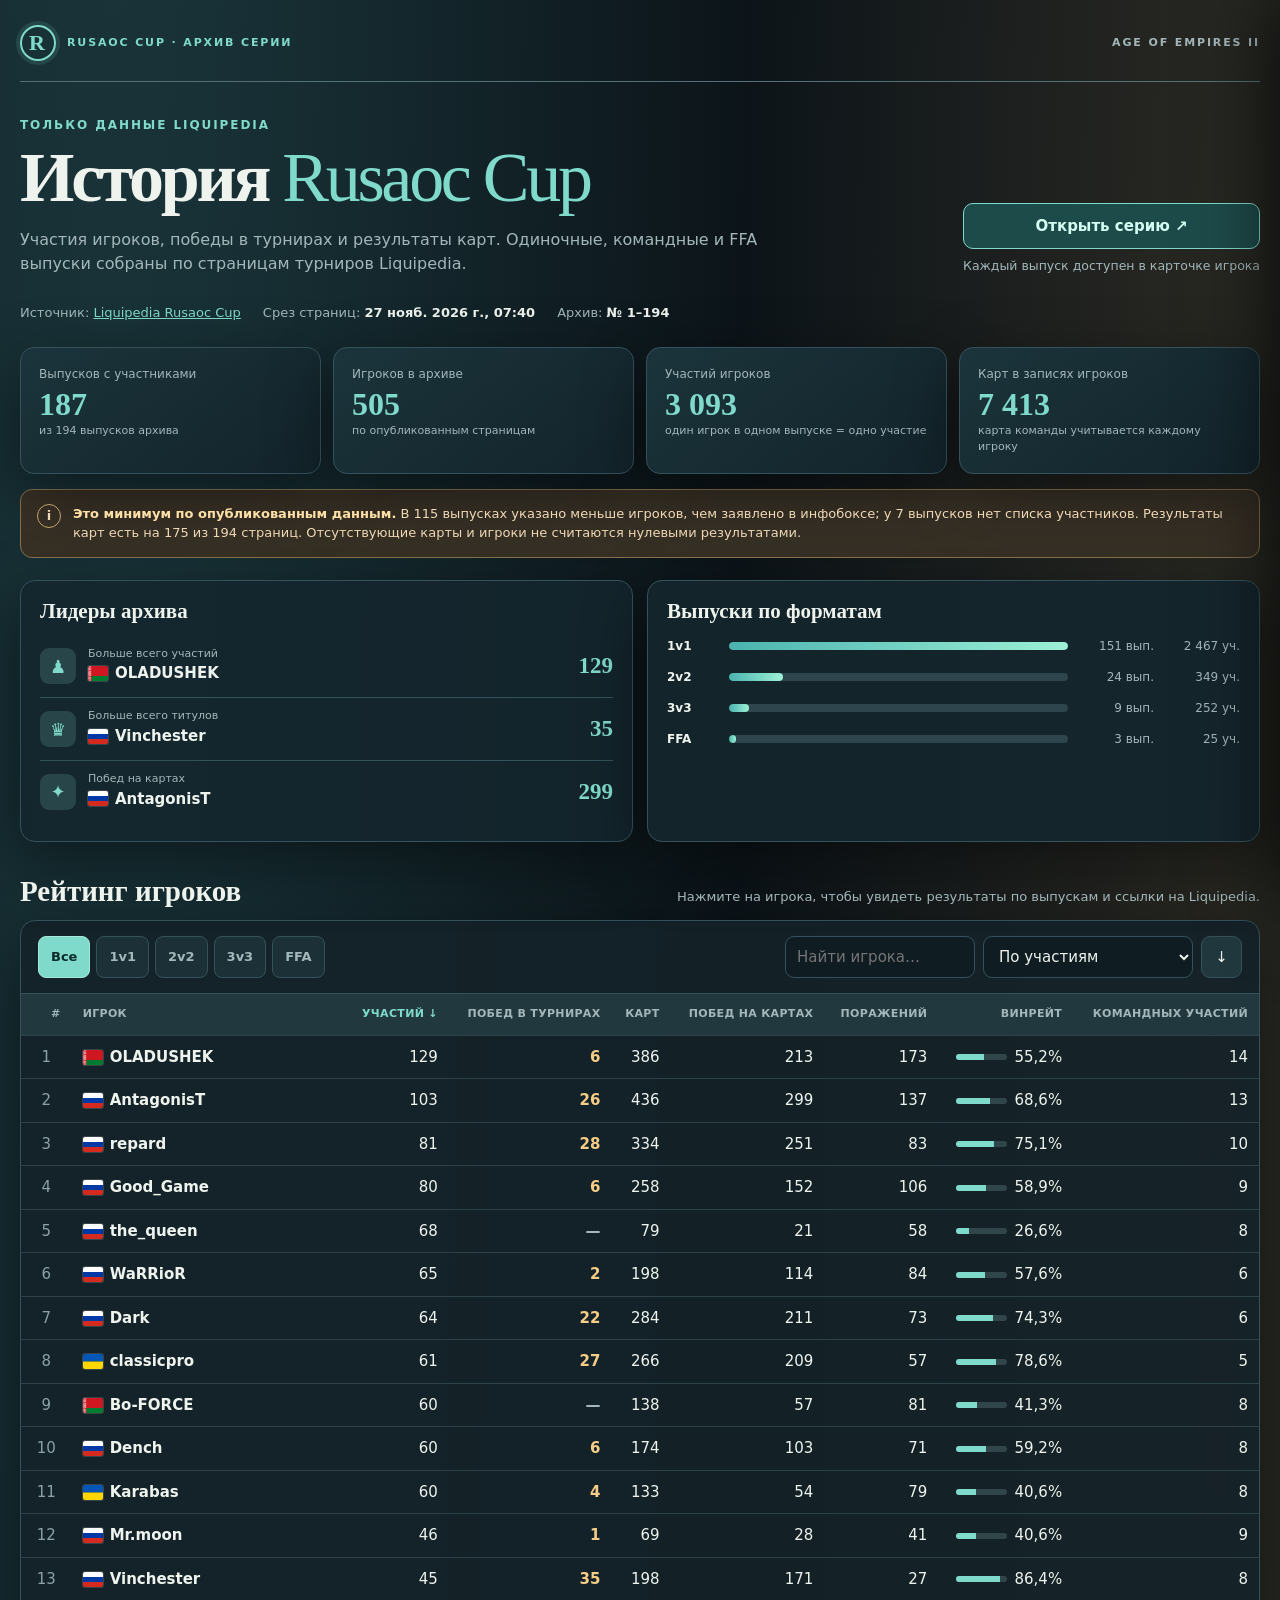
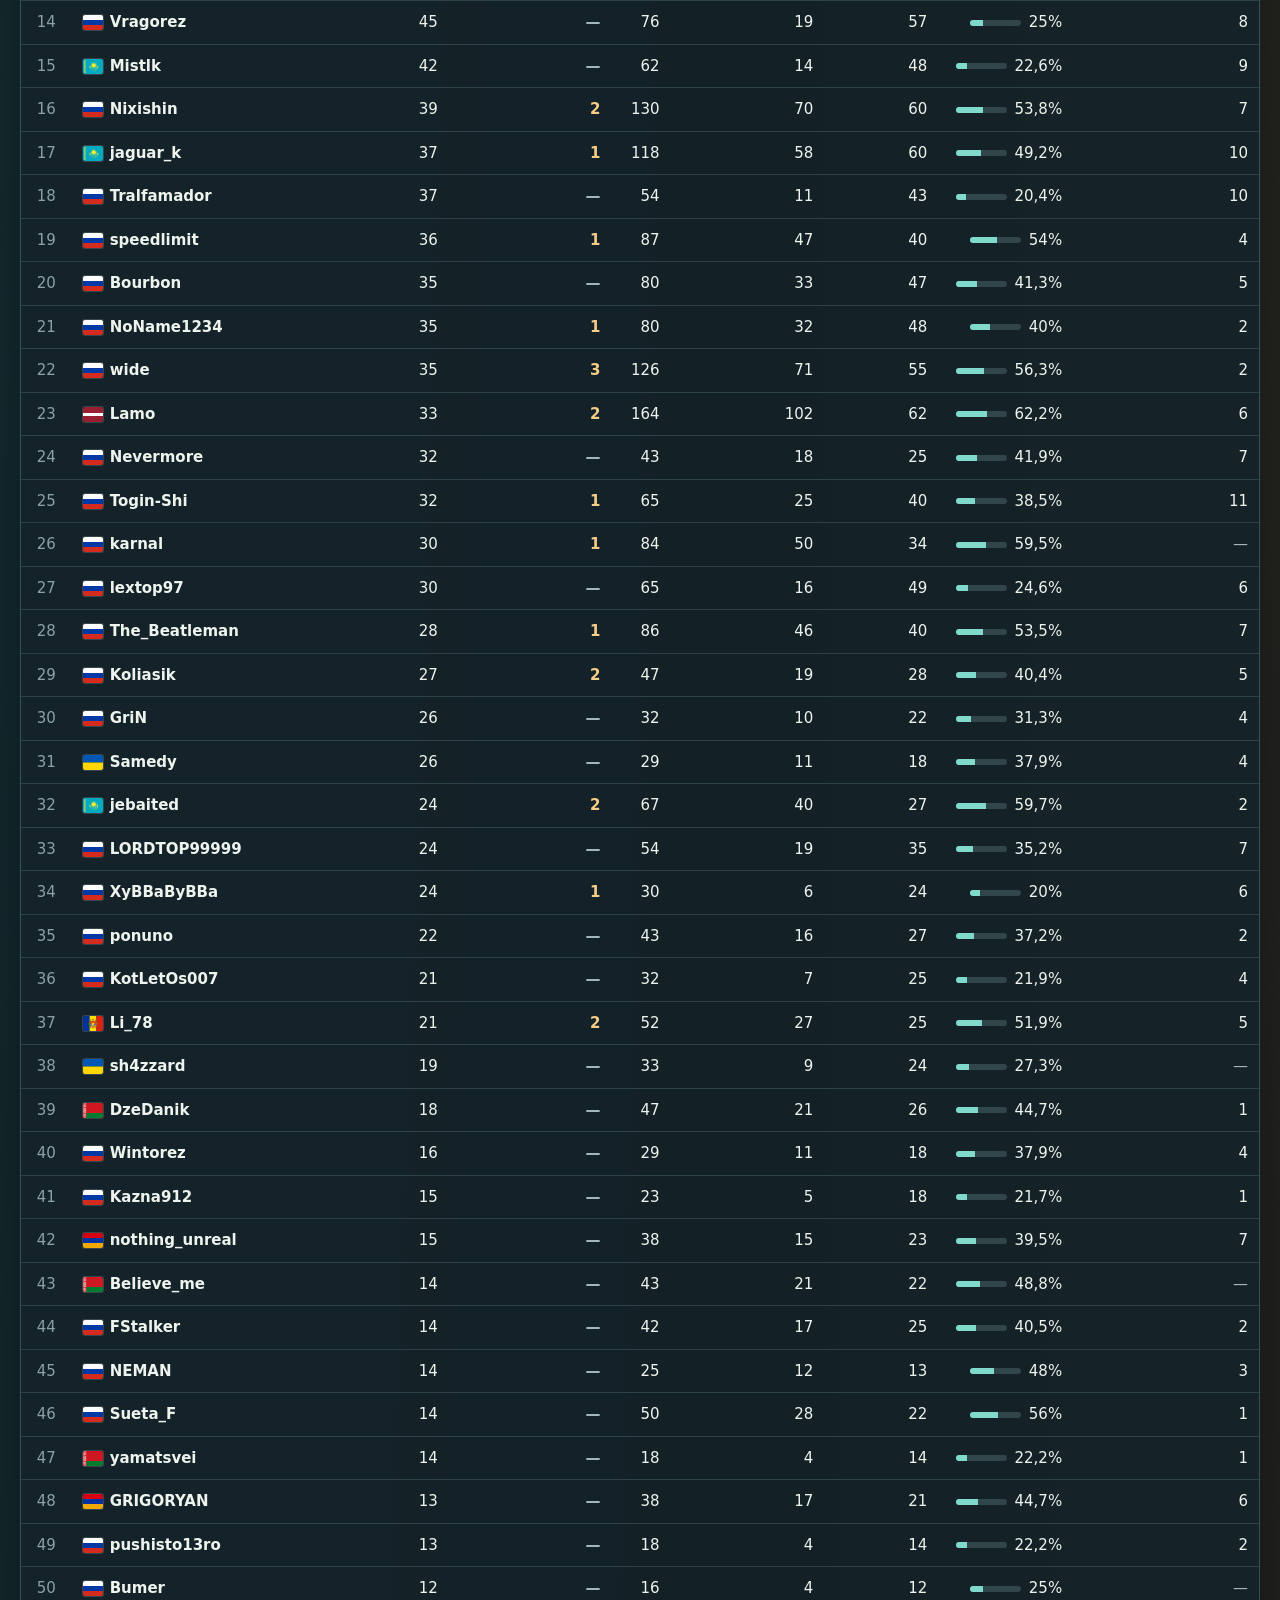
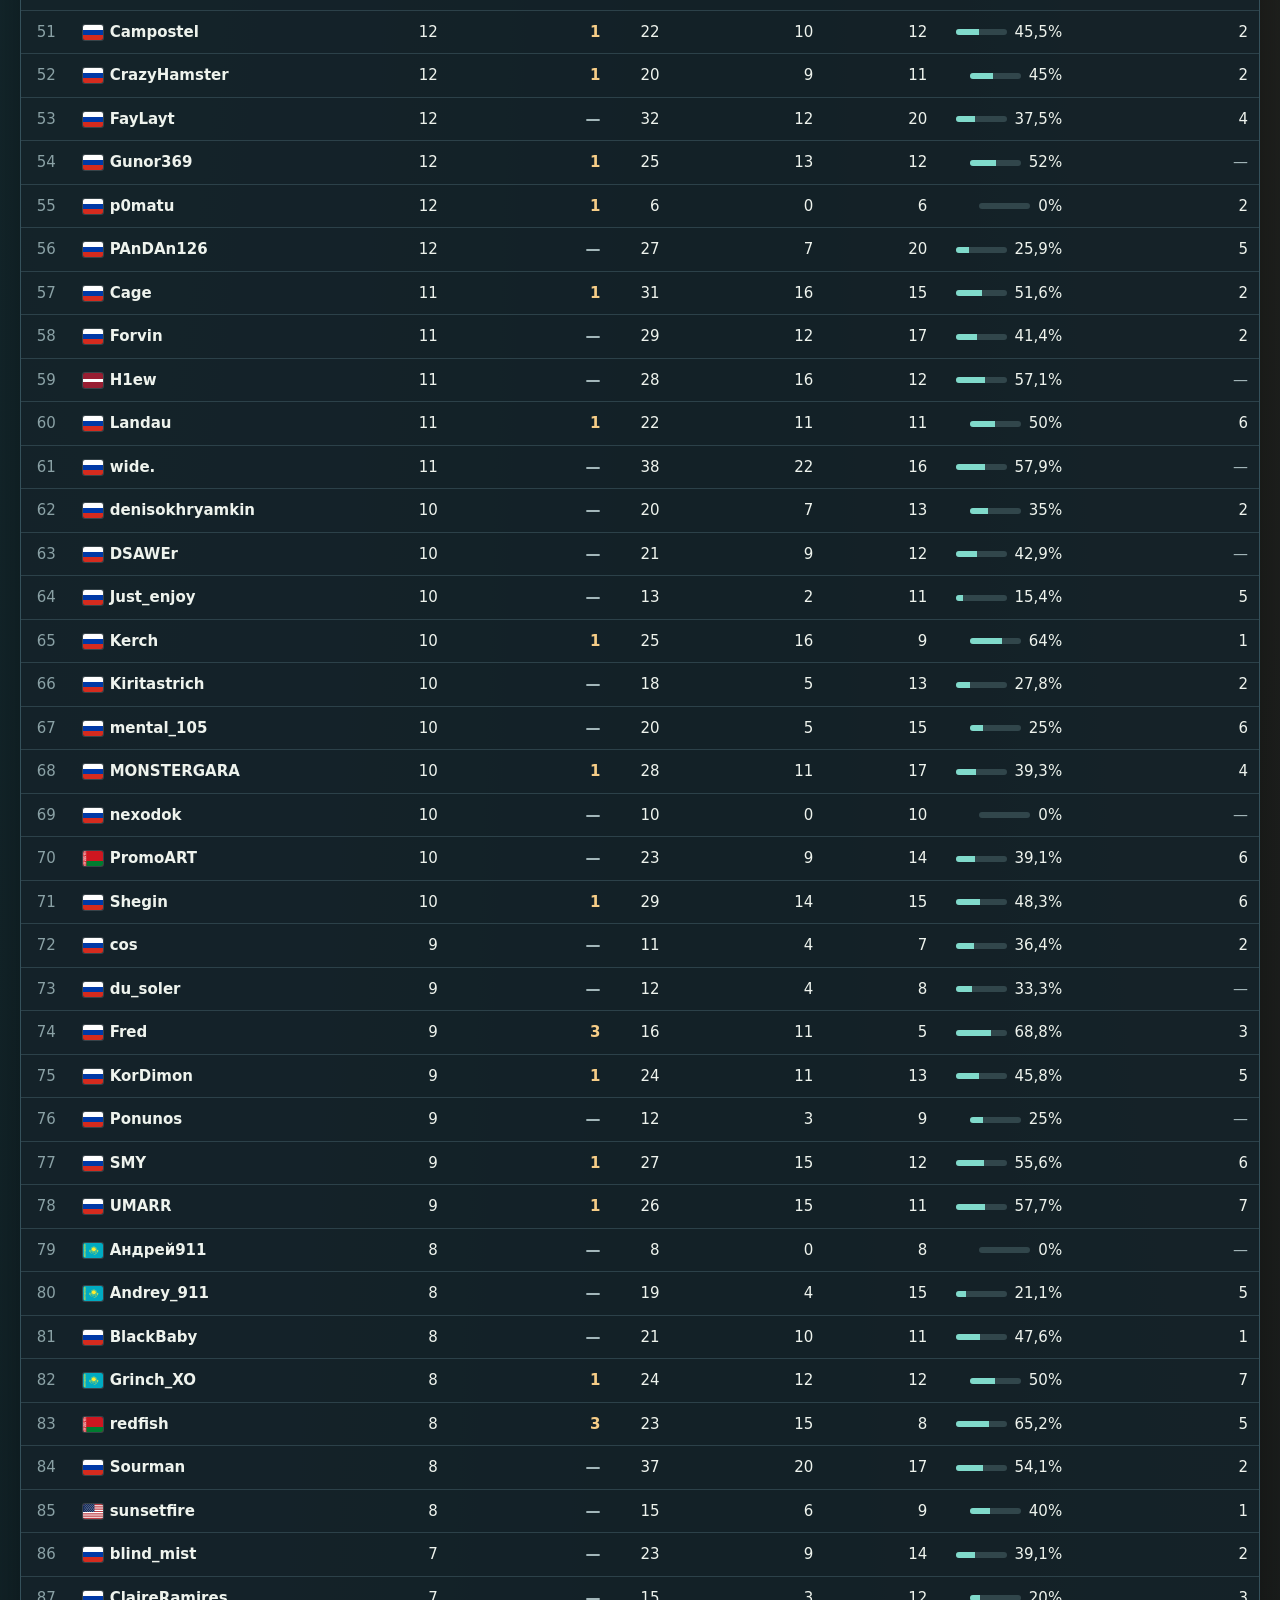
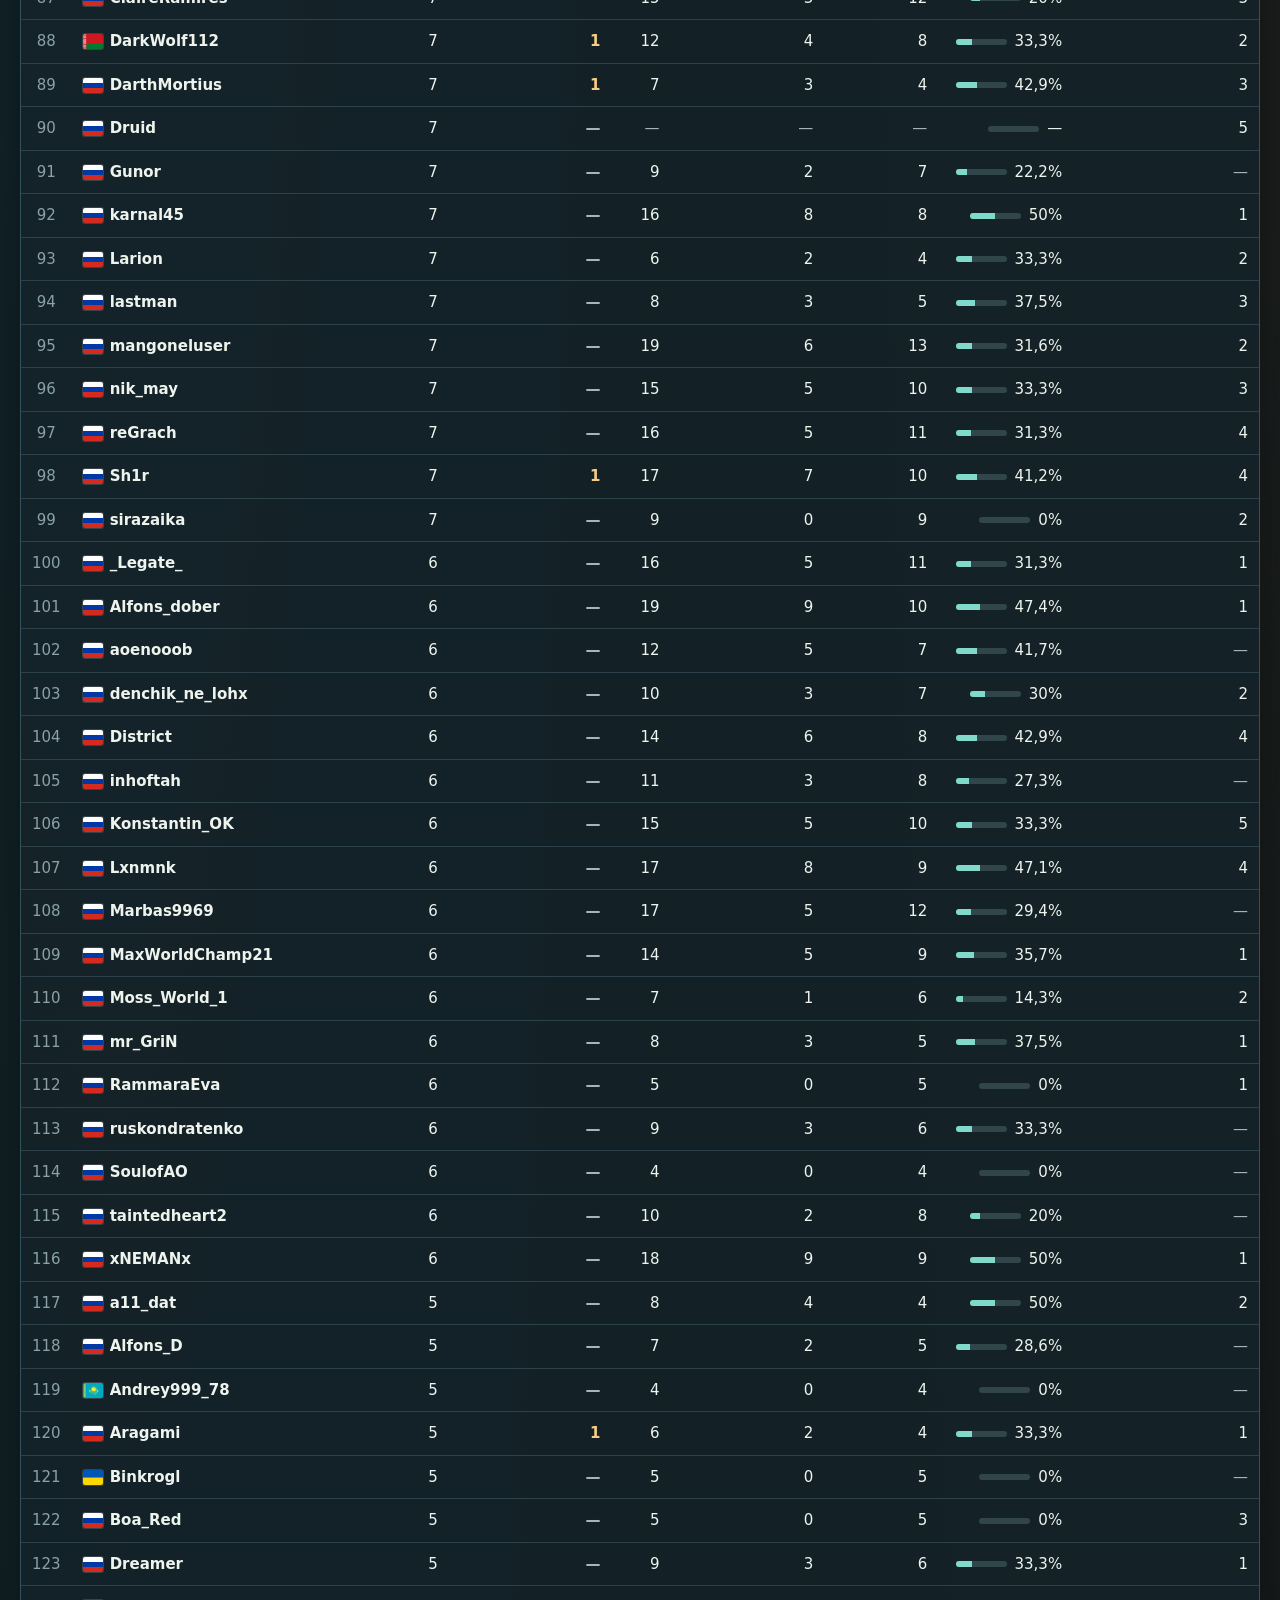
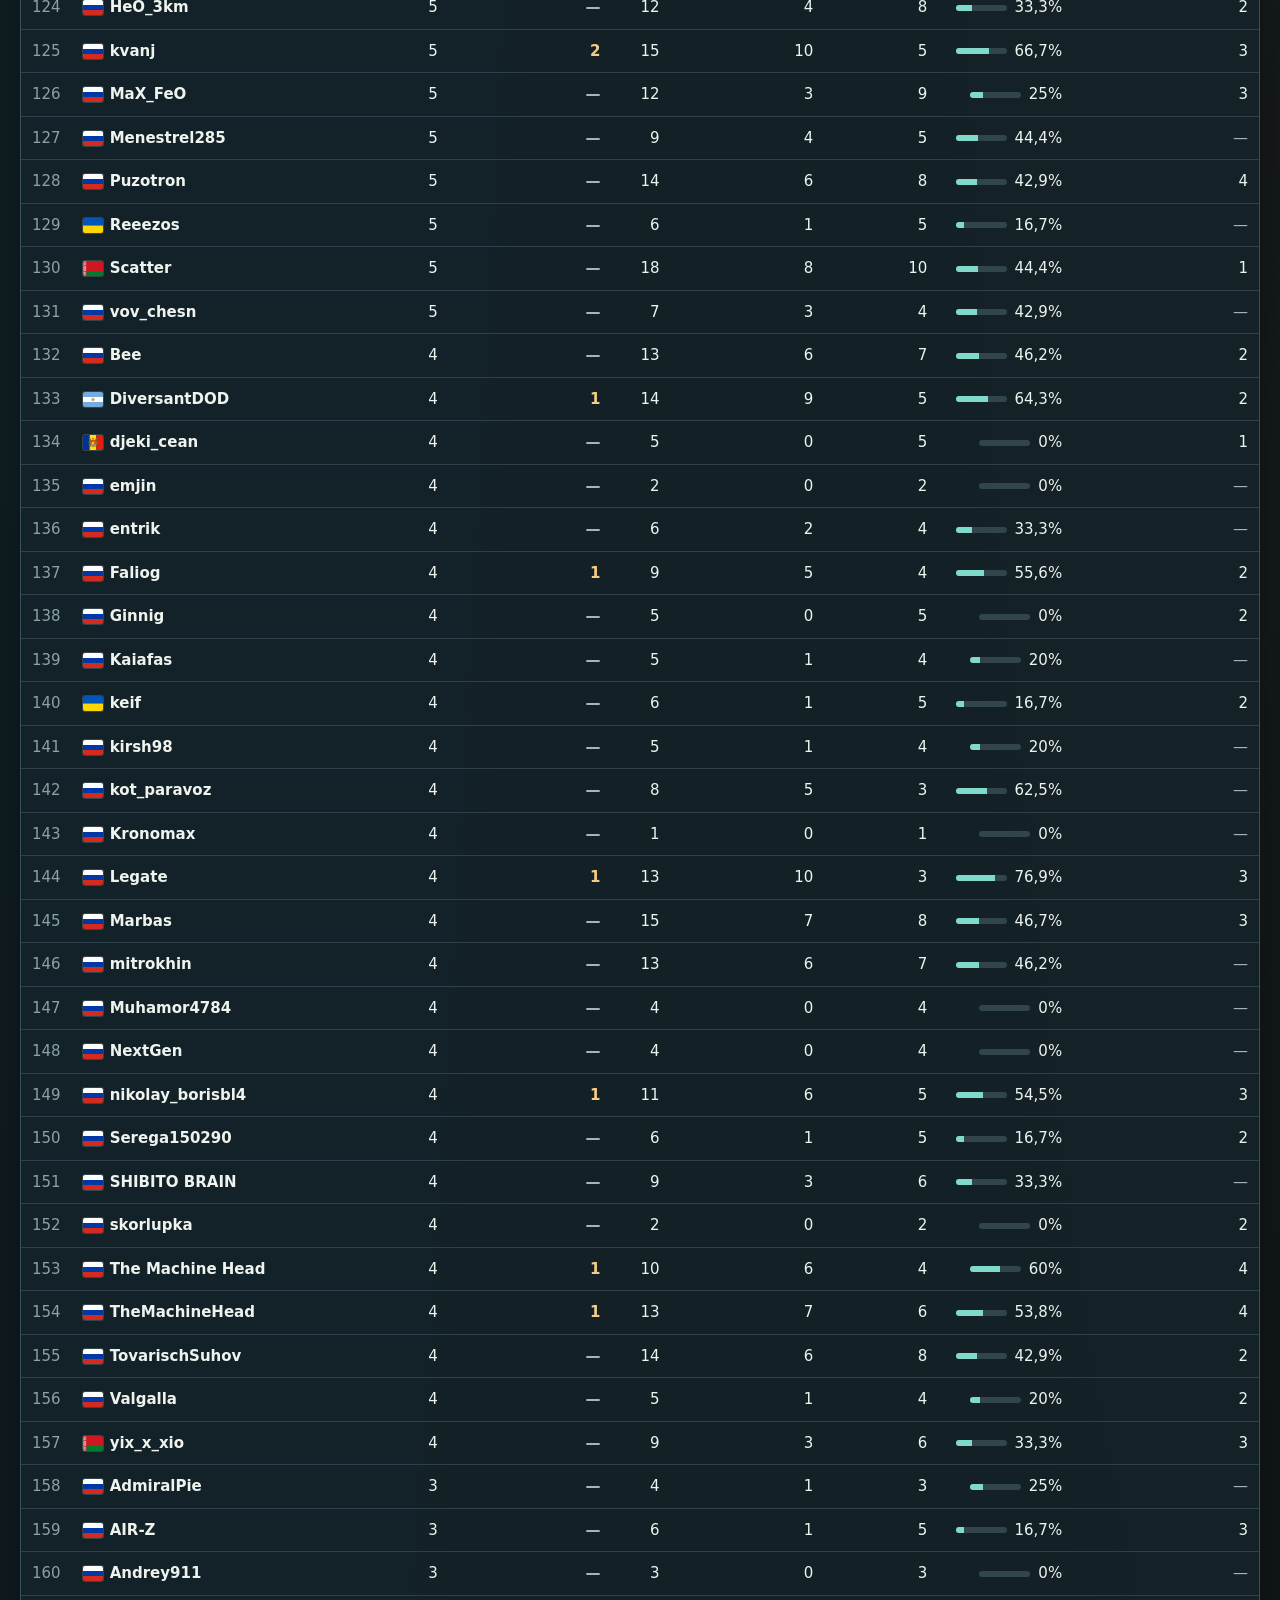
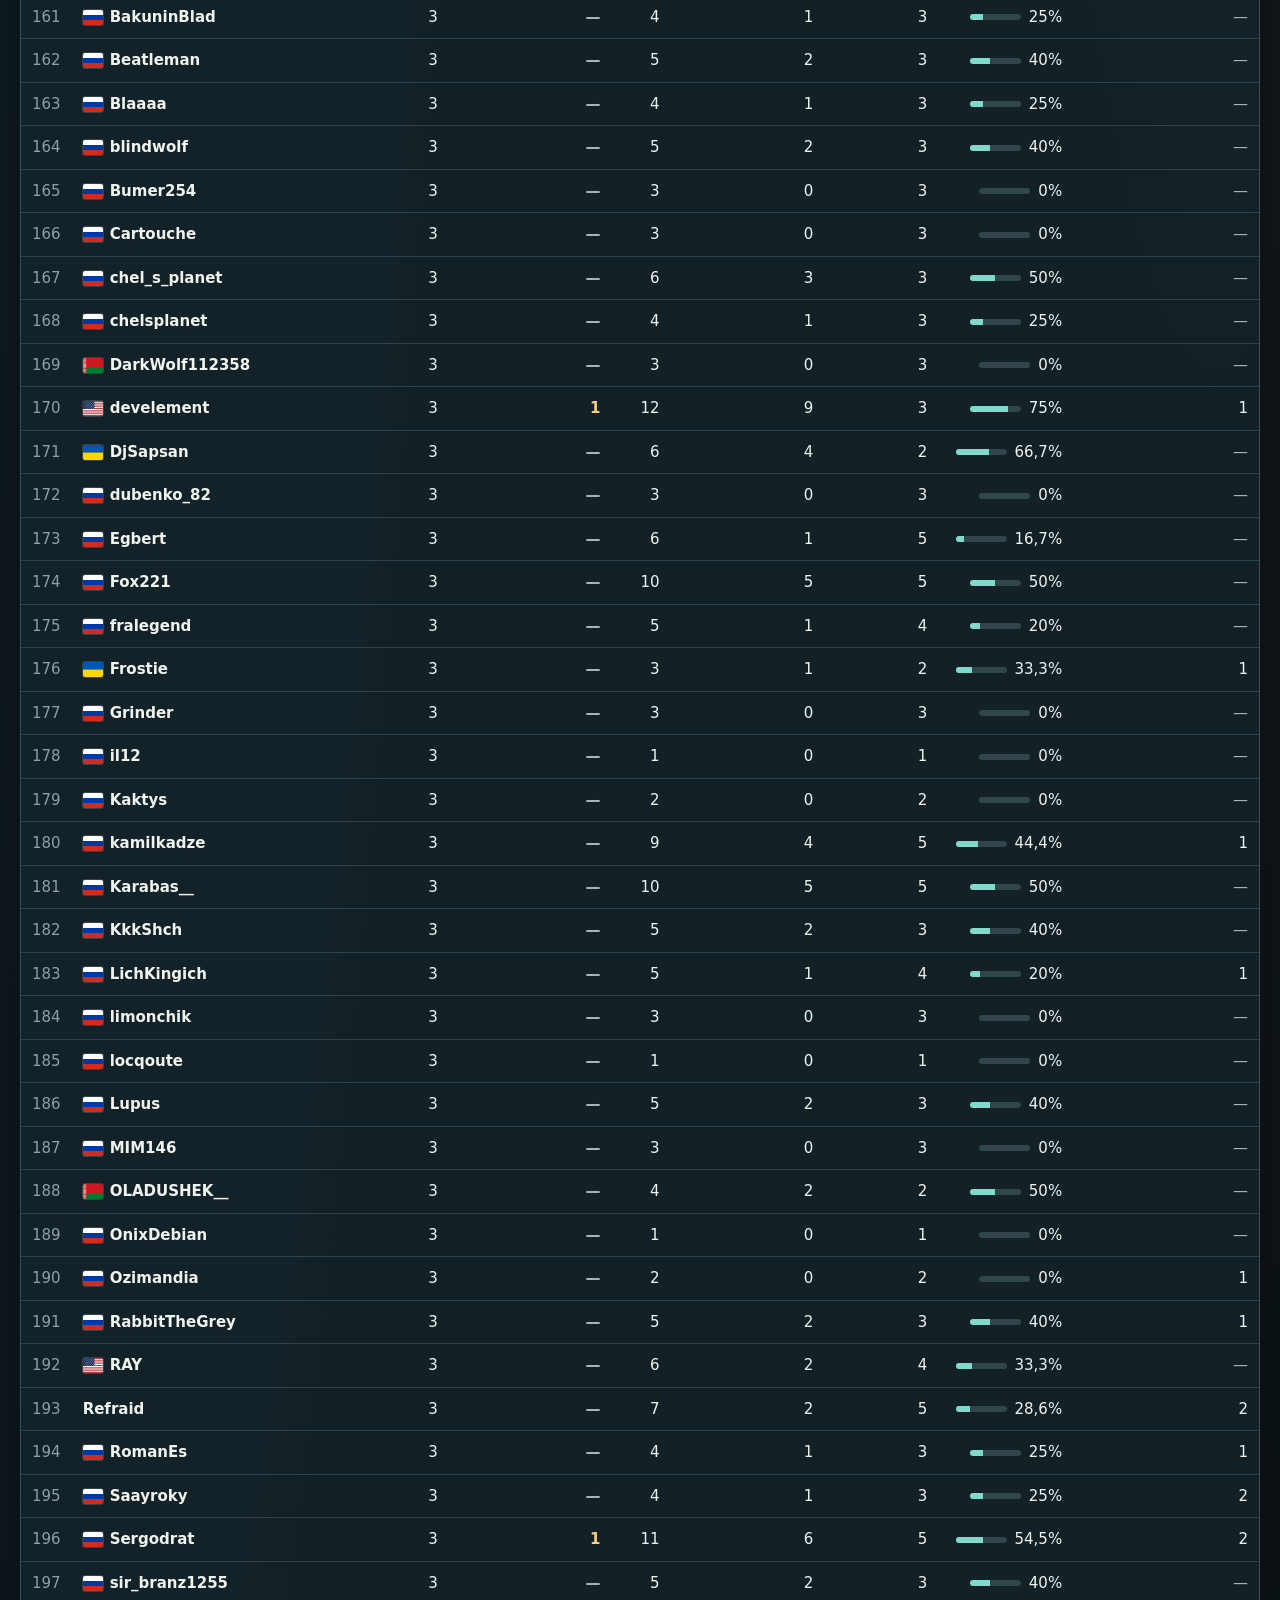
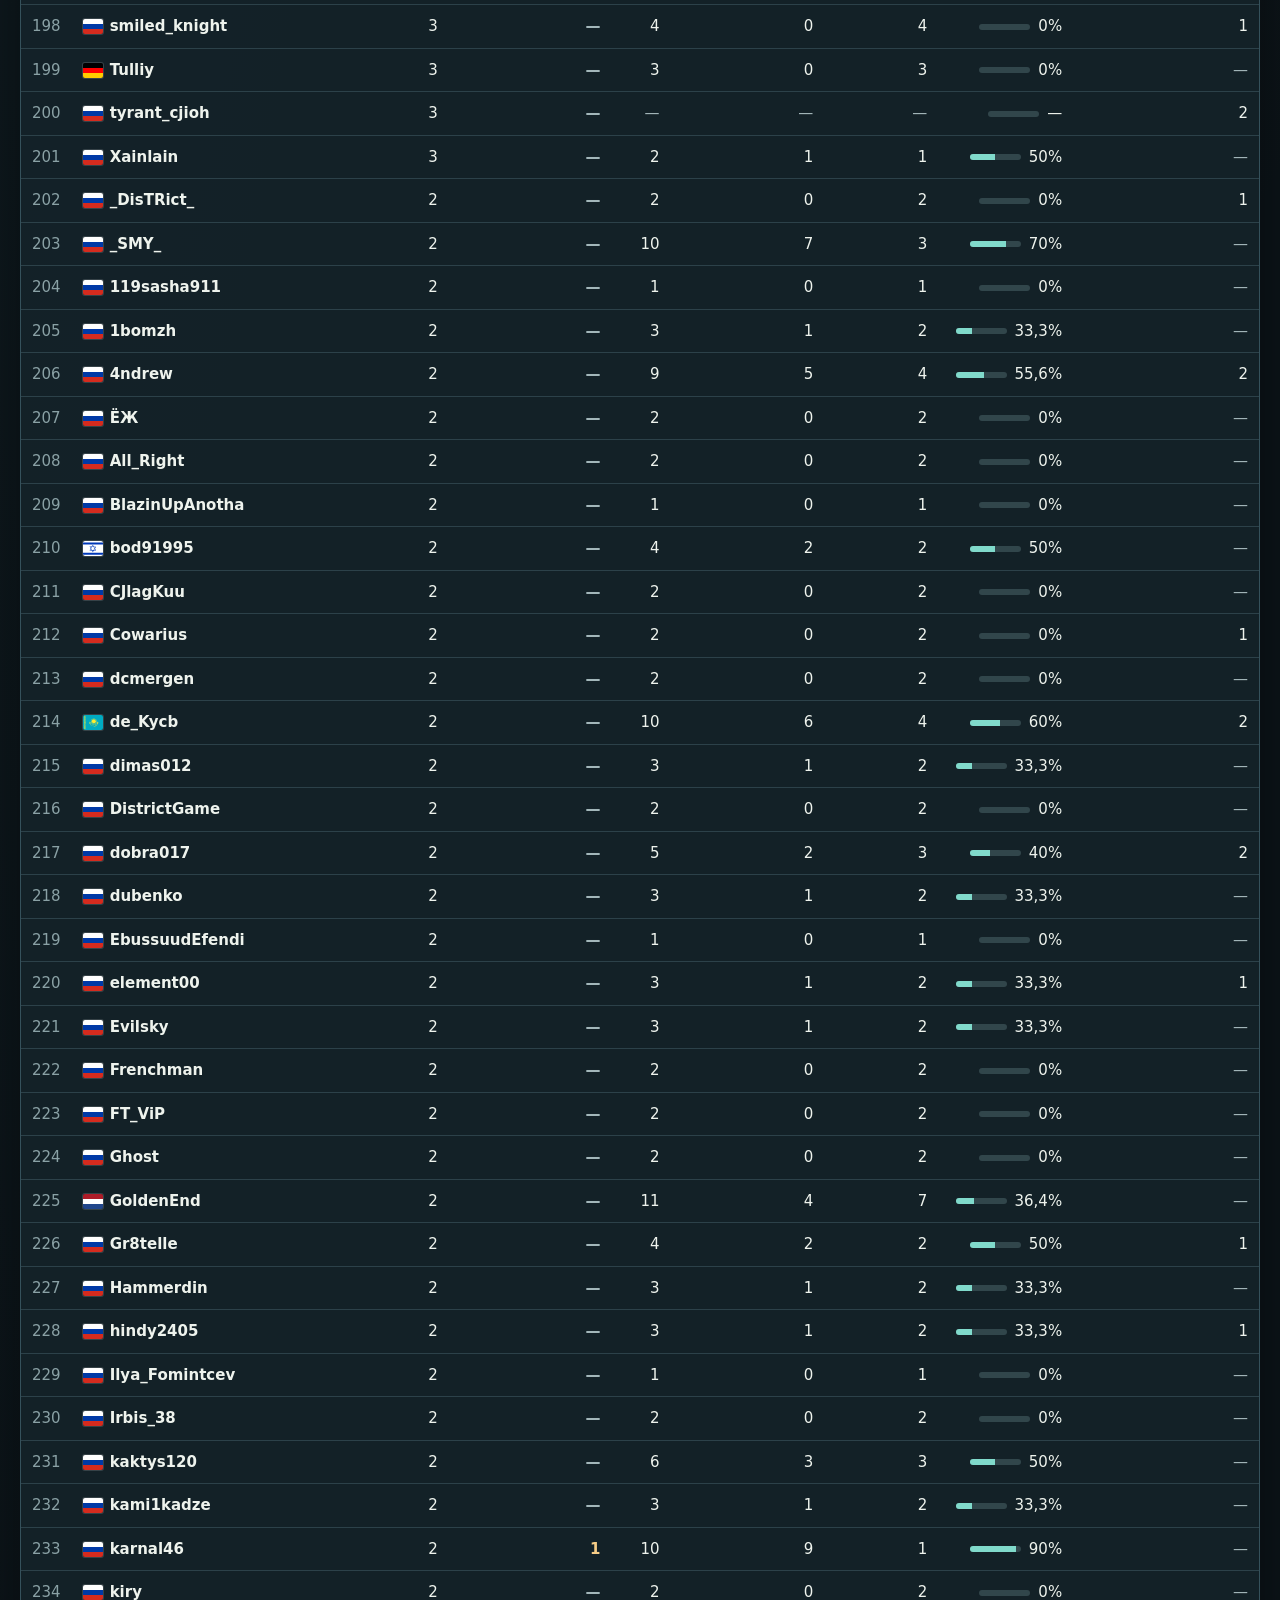
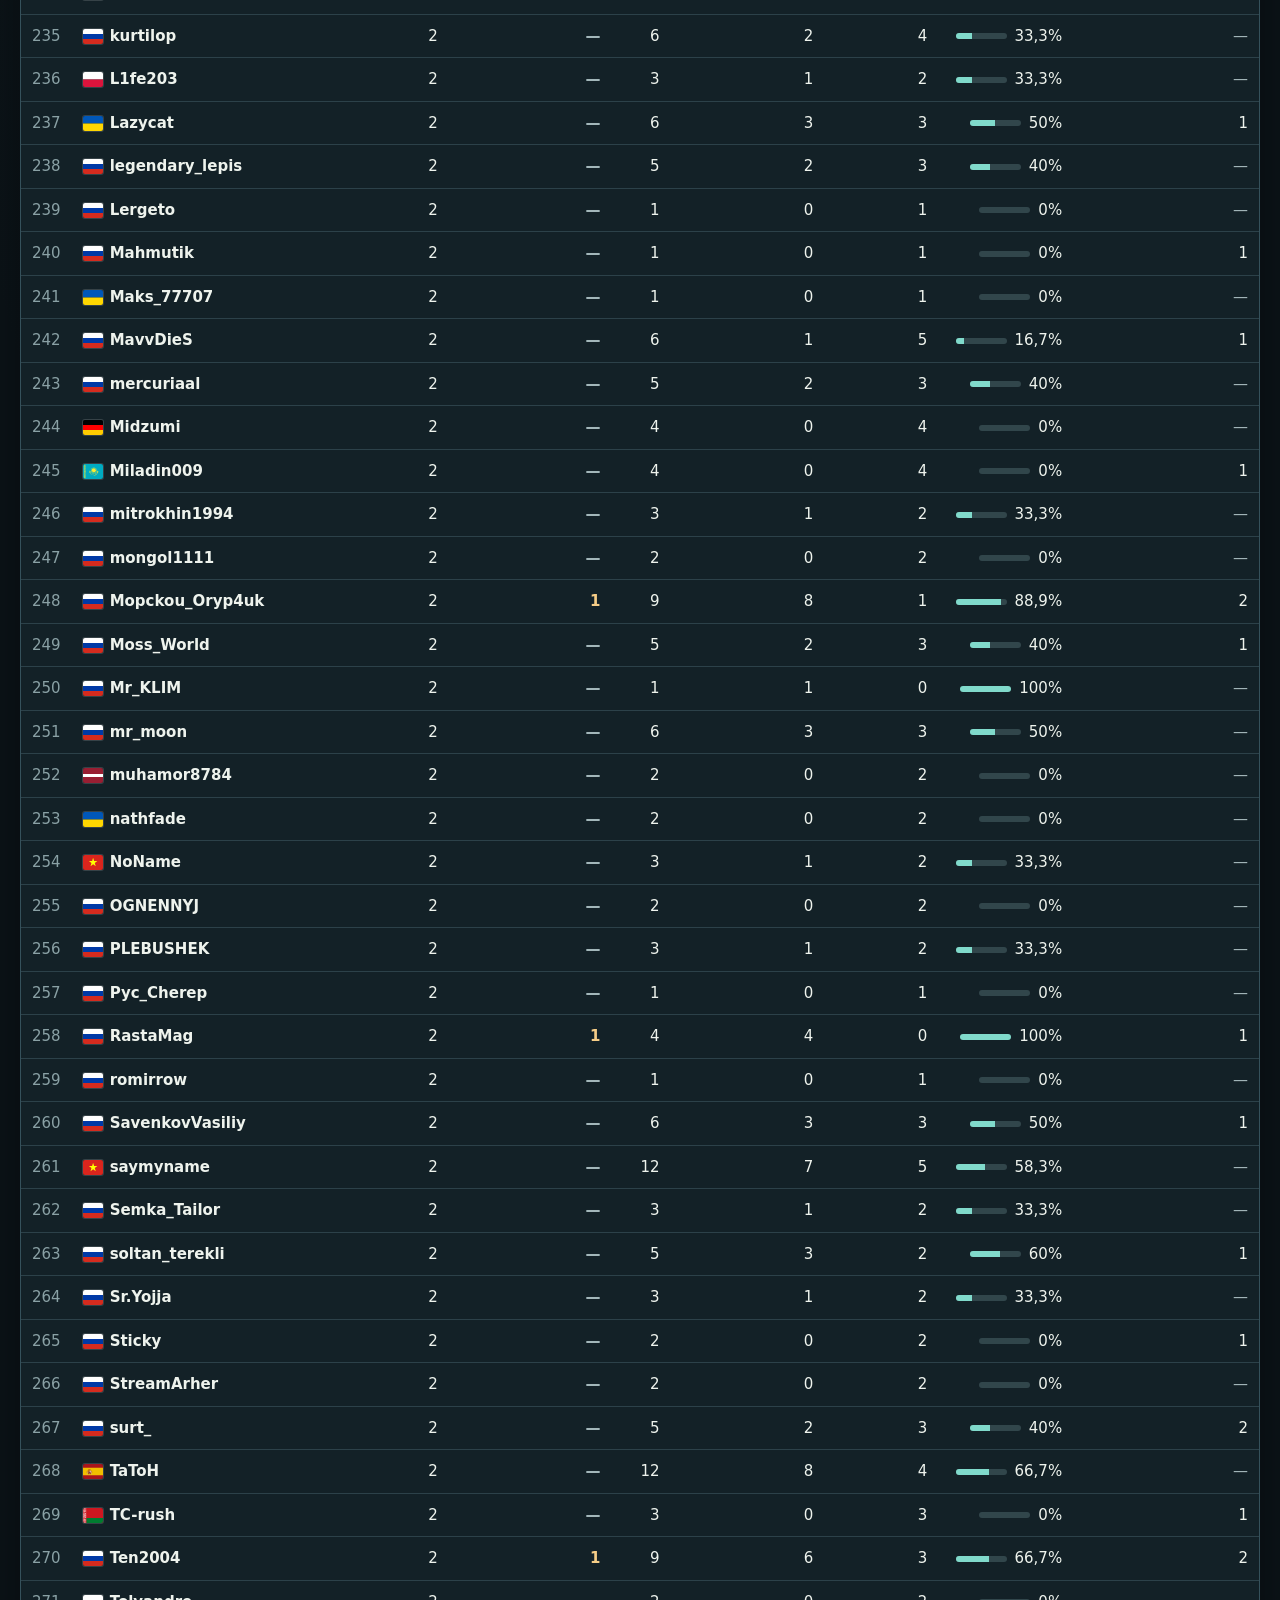
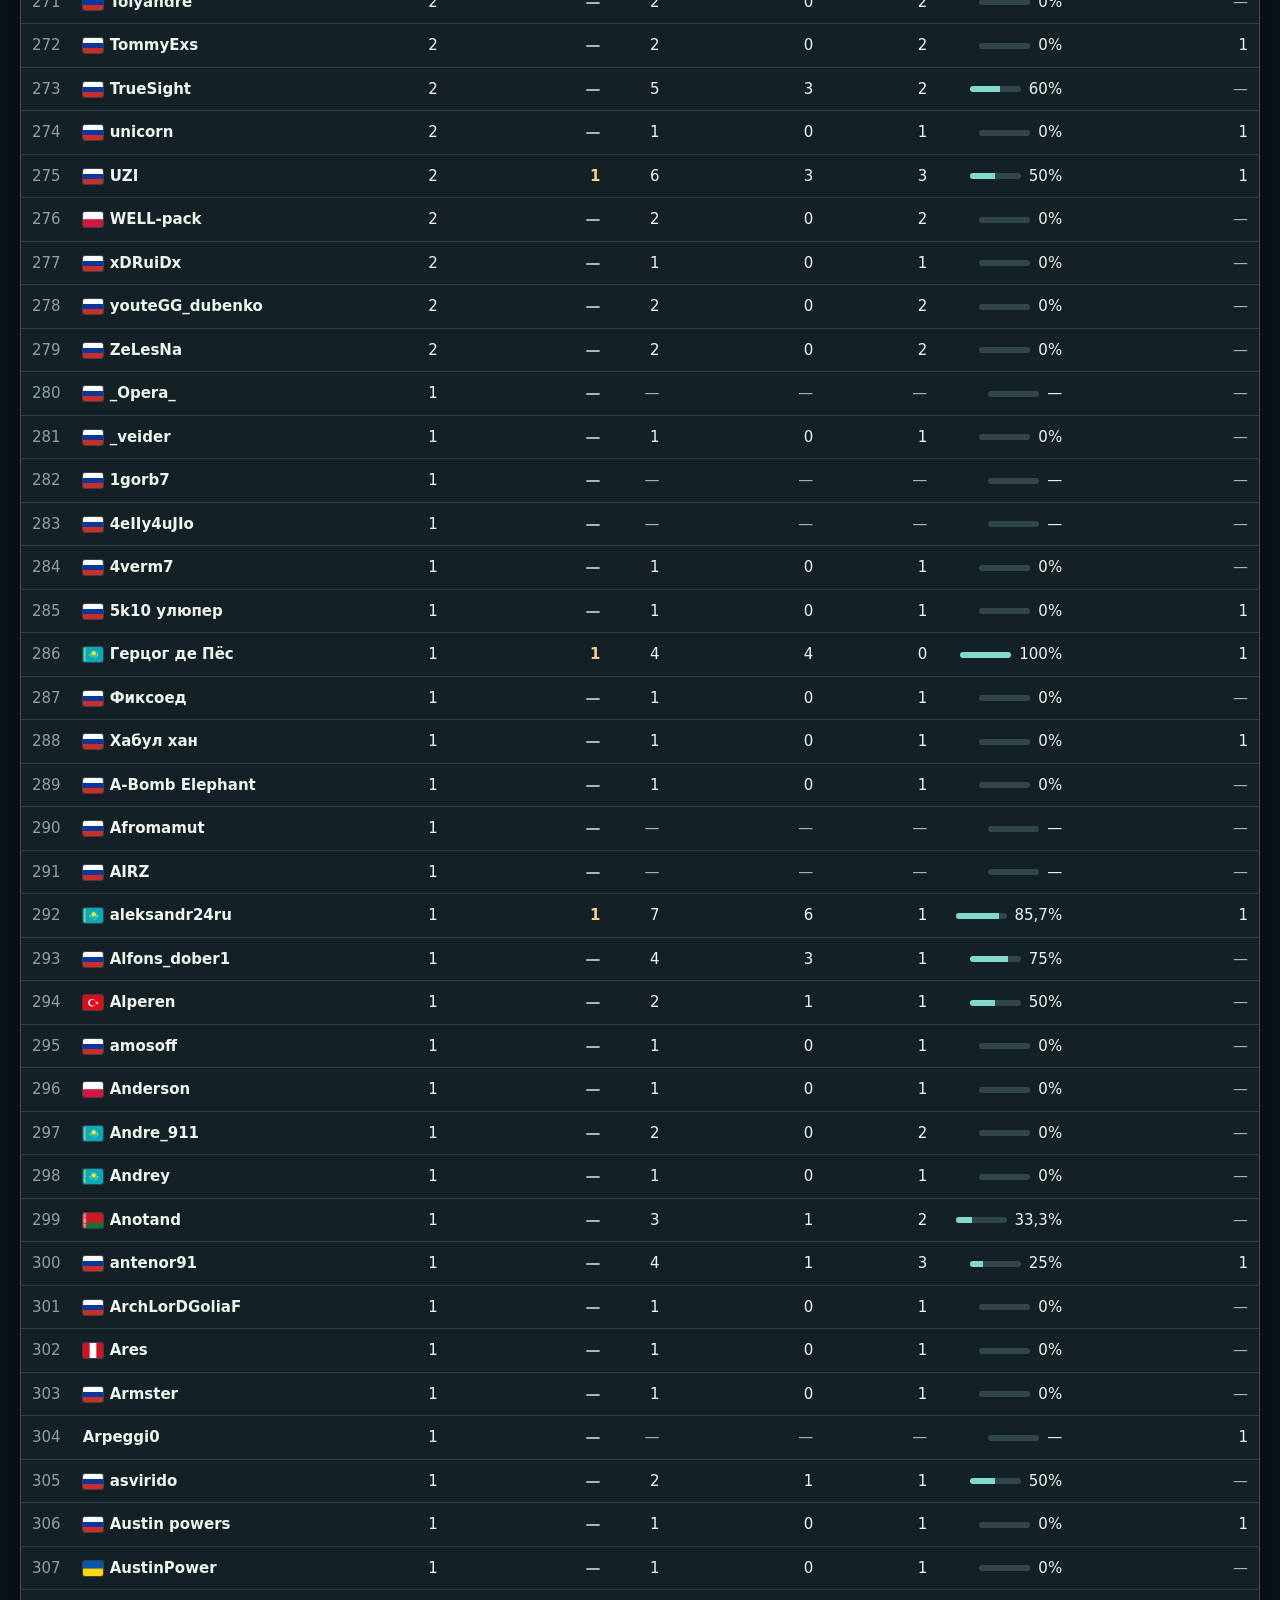
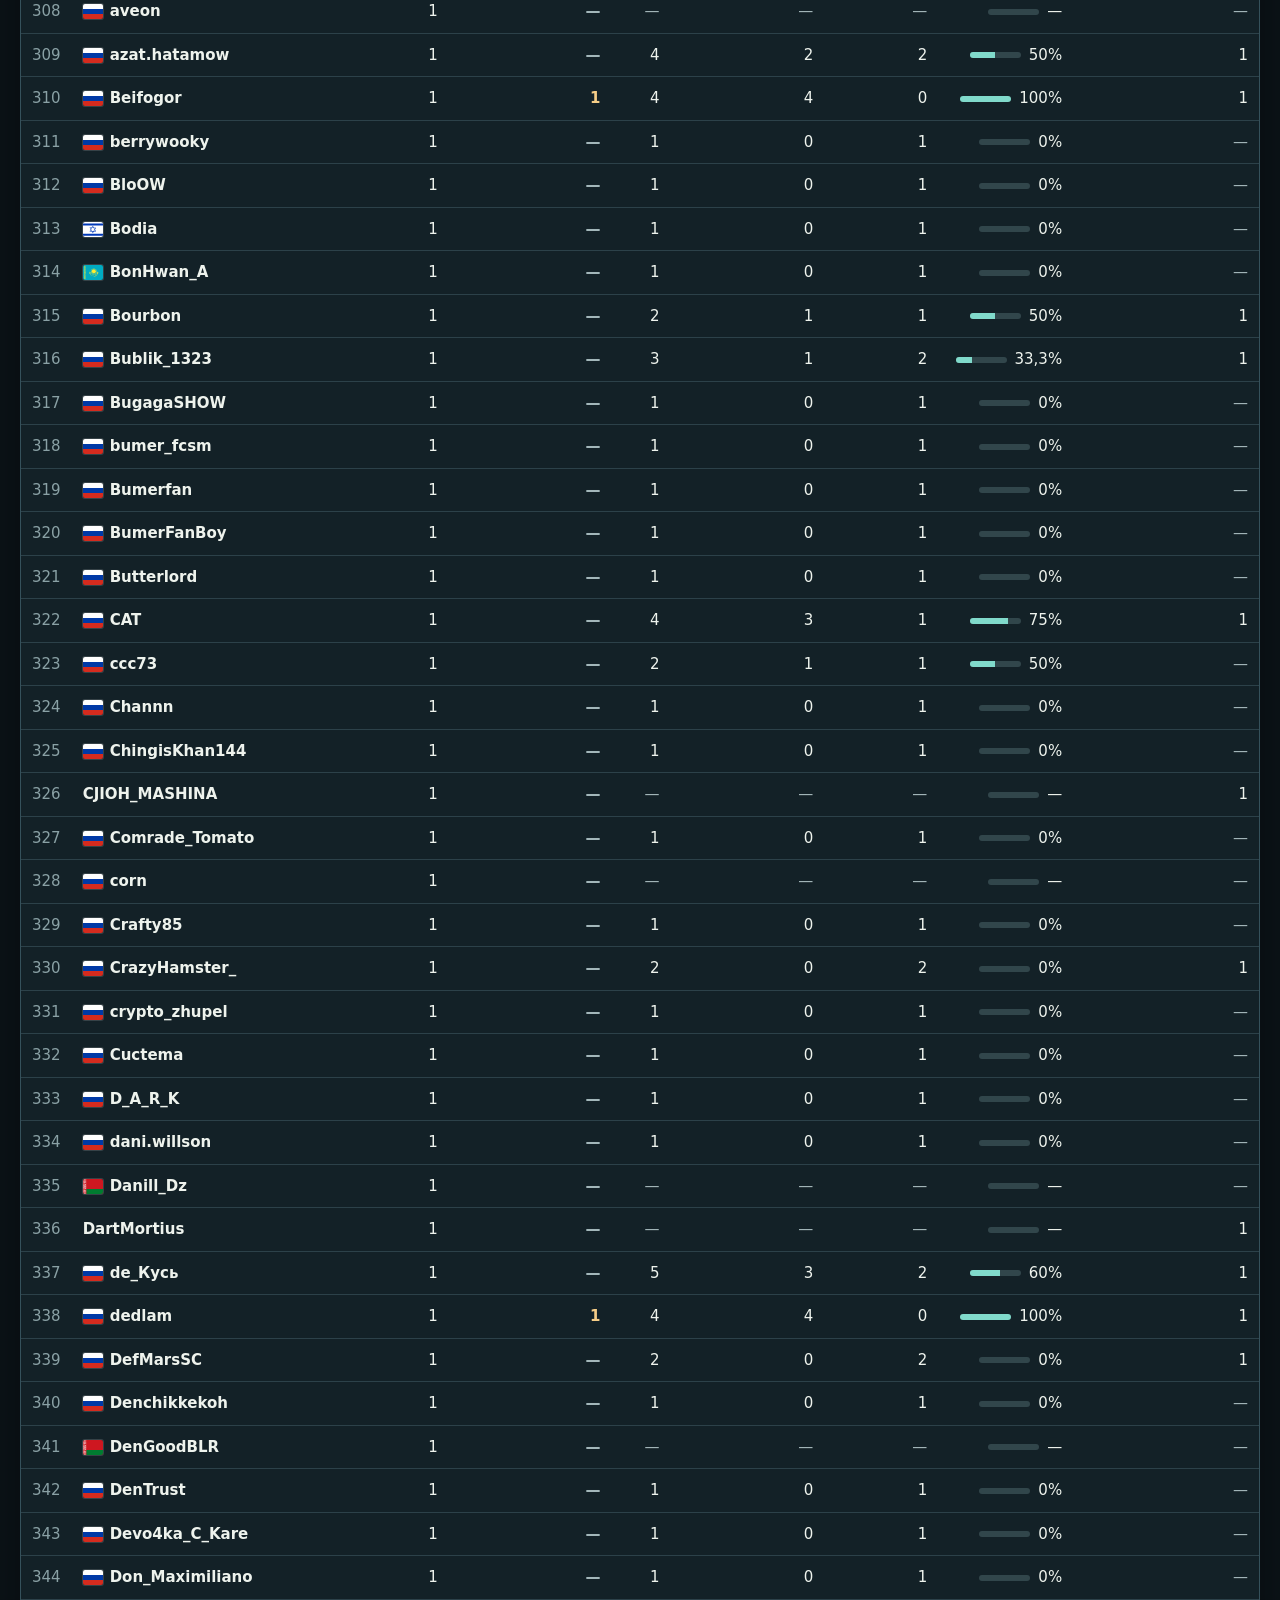
